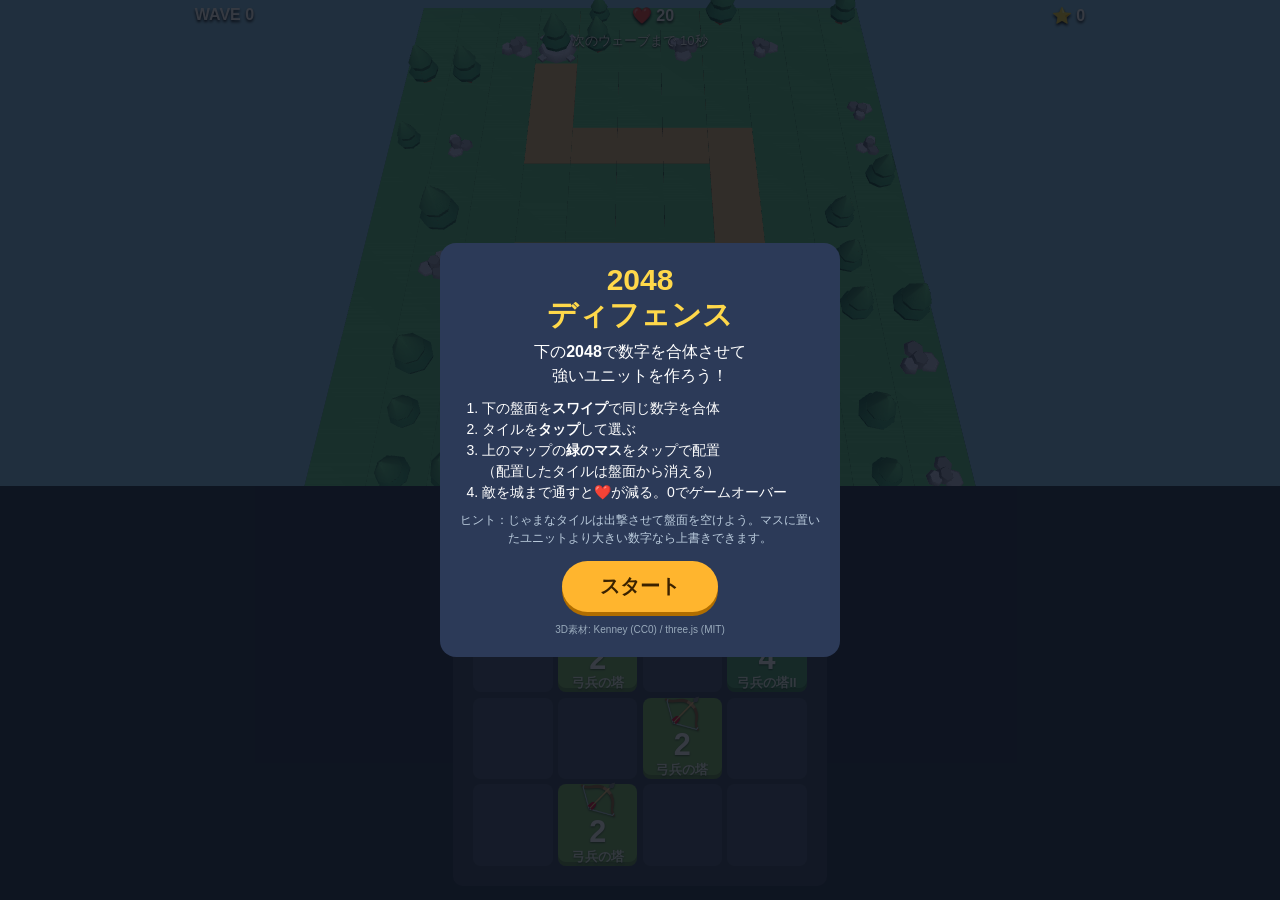
==== index.html @ 8fbfb68e "2048 Defense game" ====
<!DOCTYPE html><html lang="ja"><head><meta charset="utf-8">
<meta name="viewport" content="width=device-width,initial-scale=1,maximum-scale=1,user-scalable=no,viewport-fit=cover">
<meta name="theme-color" content="#1b2433"><title>2048ディフェンス</title><style>*{box-sizing:border-box;margin:0;padding:0;-webkit-tap-highlight-color:transparent;user-select:none;-webkit-user-select:none}
html,body{height:100%;overflow:hidden;background:#1b2433;color:#fff;font-family:-apple-system,"Hiragino Sans","Noto Sans JP",sans-serif;touch-action:none;overscroll-behavior:none}
body{display:flex;flex-direction:column;height:100dvh}
#top{position:relative;flex:0 0 54%;overflow:hidden}
#c{width:100%;height:100%;display:block}
#hud{position:absolute;top:env(safe-area-inset-top,0);left:0;right:0;display:flex;justify-content:space-around;padding:6px;font-weight:800;font-size:16px;text-shadow:0 2px 3px #000;pointer-events:none}
#hNext{position:absolute;top:calc(env(safe-area-inset-top,0px) + 32px);width:100%;text-align:center;font-size:13px;text-shadow:0 1px 2px #000;pointer-events:none}
#msg{position:absolute;bottom:10px;width:100%;text-align:center;font-size:20px;font-weight:900;text-shadow:0 2px 4px #000;pointer-events:none;opacity:0;transition:opacity .3s}
#bottom{flex:1;display:flex;flex-direction:column;align-items:center;padding:4px 0 calc(env(safe-area-inset-bottom,0px) + 6px);background:#24304a;min-height:0}
#info{font-size:12px;height:22px;line-height:22px;color:#cfe;text-align:center;white-space:nowrap;overflow:hidden;max-width:96vw}
#board{position:relative;width:min(94vw,calc(46dvh - 40px));aspect-ratio:1;background:#3a4560;border-radius:10px;padding:1.6%;display:grid;grid-template-columns:repeat(4,1fr);grid-template-rows:repeat(4,1fr);gap:1.6%;touch-action:none}
.cell{background:#4b5675;border-radius:8px}
.t{border-radius:8px;display:flex;flex-direction:column;align-items:center;justify-content:center;font-weight:900;color:#fff;box-shadow:inset 0 -4px 0 rgba(0,0,0,.25);transition:transform .1s;text-shadow:0 1px 2px rgba(0,0,0,.5)}
.t .i{font-size:min(6vw,3.4dvh);line-height:1}.t .n{font-size:min(6vw,3.4dvh);line-height:1.1}.t .l{font-size:min(2.6vw,1.4dvh);opacity:.9}
.t.k4 .n,.t.k3 .n{font-size:min(4.6vw,2.6dvh)}
.t.sel{outline:4px solid #ffef5a;transform:scale(1.06);z-index:2}
.t.pop{animation:pop .18s}@keyframes pop{0%{transform:scale(.6)}100%{transform:scale(1)}}
.ov{position:fixed;inset:0;background:rgba(10,15,25,.82);display:flex;align-items:center;justify-content:center;z-index:9}
.hide{display:none}
.card{background:#2c3a58;border-radius:16px;padding:20px;width:min(90vw,400px);text-align:center;line-height:1.5}
.card h1{font-size:30px;color:#ffd84a;margin-bottom:8px;line-height:1.15}
.card ol{text-align:left;font-size:14px;margin:10px 0 8px 22px}.card .s{font-size:12px;color:#bcd}
button{margin-top:14px;font-size:20px;font-weight:800;padding:12px 38px;border:0;border-radius:30px;background:#ffb52e;color:#3a2200;box-shadow:0 4px 0 #b06d00}
.cr{font-size:10px;color:#9ab;margin-top:10px}
</style></head><body>
<div id="top"><canvas id="c"></canvas>
<div id="hud"><span id="hWave">WAVE 0</span><span id="hHp">❤️ 20</span><span id="hScore">⭐ 0</span></div>
<div id="hNext"></div><div id="msg"></div></div>
<div id="bottom"><div id="info">スワイプで合体！ タイルをタップ→マップをタップで配置</div><div id="board"></div></div>
<div id="start" class="ov"><div class="card"><h1>2048<br>ディフェンス</h1>
<p>下の<b>2048</b>で数字を合体させて<br>強いユニットを作ろう！</p>
<ol><li>下の盤面を<b>スワイプ</b>で同じ数字を合体</li><li>タイルを<b>タップ</b>して選ぶ</li><li>上のマップの<b>緑のマス</b>をタップで配置<br>（配置したタイルは盤面から消える）</li><li>敵を城まで通すと❤️が減る。0でゲームオーバー</li></ol>
<p class="s">ヒント：じゃまなタイルは出撃させて盤面を空けよう。マスに置いたユニットより大きい数字なら上書きできます。</p>
<button id="bStart">スタート</button><div class="cr">3D素材: Kenney (CC0) / three.js (MIT)</div></div></div>
<div id="over" class="ov hide"><div class="card"><h1>ゲームオーバー</h1><p id="oTxt"></p><button id="bRe">もう一度あそぶ</button></div></div>
<script>(()=>{var RM=0,QI=1,JM=2;var Hs=1,SM=2,Lw=3,Mw=0,yP=1,ew=2,Xw=0,Ge=1,EI=2,hI=3,YI=4,VM=5,ge=100,qM=101,HM=102,KM=103,_M=104,$M=200,An=201,Pn=202,wn=203,mC=204,vC=205,en=206,gn=207,tn=208,Cn=209,Dn=210,In=211,sn=212,Mn=213,nn=214,oC=0,rC=1,cC=2,Ue=3,aC=4,LC=5,lC=6,ZC=7,jD=0,zn=1,mn=2,Uw=0,vn=1,on=2,rn=3,cn=4,an=5,Ln=6,ln=7,yI="attached",Zn="detached",Ks=300,Fe=301,Re=302,BC=303,TC=304,lt=306,Ce=1e3,lw=1001,Ni=1002,TP=1003,ND=1004;var Oe=1005;var YP=1006,Bi=1007;var sw=1008;var Bw=1009,_s=1010,$s=1011,ui=1012,uD=1013,De=1014,gw=1015,Gi=1016,pD=1017,bD=1018,Je=1020,AM=35902,PM=1021,wM=1022,qP=1023,eM=1024,iM=1025,ke=1026,Se=1027,QD=1028,ED=1029,gM=1030,hD=1031;var YD=1033,hg=33776,Yg=33777,yg=33778,fg=33779,dC=35840,jC=35841,NC=35842,uC=35843,pC=36196,bC=37492,QC=37496,EC=37808,hC=37809,YC=37810,yC=37811,fC=37812,OC=37813,xC=37814,GC=37815,kC=37816,WC=37817,XC=37818,UC=37819,FC=37820,RC=37821,Og=36492,JC=36494,SC=36495,tM=36283,VC=36284,qC=36285,HC=36286;var Ve=2300,qe=2301,Yt=2302,fI=2400,OI=2401,xI=2402,Bn=2500;var CM=0,Zt=1,ki=2,Tn=3200,dn=3201;var yD=0,jn=1,Gw="",ZP="srgb",cP="srgb-linear",fD="display-p3",Bt="display-p3-linear",Gg="linear",eP="srgb",kg="rec709",Wg="p3";var ce=7680;var GI=519,Nn=512,un=513,pn=514,DM=515,bn=516,Qn=517,En=518,hn=519,KC=35044;var kI="300 es",Zw=2e3,Xg=2001,Fw=class{addEventListener(A,P){this._listeners===void 0&&(this._listeners={});let w=this._listeners;w[A]===void 0&&(w[A]=[]),w[A].indexOf(P)===-1&&w[A].push(P)}hasEventListener(A,P){if(this._listeners===void 0)return!1;let w=this._listeners;return w[A]!==void 0&&w[A].indexOf(P)!==-1}removeEventListener(A,P){if(this._listeners===void 0)return;let i=this._listeners[A];if(i!==void 0){let g=i.indexOf(P);g!==-1&&i.splice(g,1)}}dispatchEvent(A){if(this._listeners===void 0)return;let w=this._listeners[A.type];if(w!==void 0){A.target=this;let i=w.slice(0);for(let g=0,t=i.length;g<t;g++)i[g].call(this,A);A.target=null}}},LP=["00","01","02","03","04","05","06","07","08","09","0a","0b","0c","0d","0e","0f","10","11","12","13","14","15","16","17","18","19","1a","1b","1c","1d","1e","1f","20","21","22","23","24","25","26","27","28","29","2a","2b","2c","2d","2e","2f","30","31","32","33","34","35","36","37","38","39","3a","3b","3c","3d","3e","3f","40","41","42","43","44","45","46","47","48","49","4a","4b","4c","4d","4e","4f","50","51","52","53","54","55","56","57","58","59","5a","5b","5c","5d","5e","5f","60","61","62","63","64","65","66","67","68","69","6a","6b","6c","6d","6e","6f","70","71","72","73","74","75","76","77","78","79","7a","7b","7c","7d","7e","7f","80","81","82","83","84","85","86","87","88","89","8a","8b","8c","8d","8e","8f","90","91","92","93","94","95","96","97","98","99","9a","9b","9c","9d","9e","9f","a0","a1","a2","a3","a4","a5","a6","a7","a8","a9","aa","ab","ac","ad","ae","af","b0","b1","b2","b3","b4","b5","b6","b7","b8","b9","ba","bb","bc","bd","be","bf","c0","c1","c2","c3","c4","c5","c6","c7","c8","c9","ca","cb","cc","cd","ce","cf","d0","d1","d2","d3","d4","d5","d6","d7","d8","d9","da","db","dc","dd","de","df","e0","e1","e2","e3","e4","e5","e6","e7","e8","e9","ea","eb","ec","ed","ee","ef","f0","f1","f2","f3","f4","f5","f6","f7","f8","f9","fa","fb","fc","fd","fe","ff"],WI=1234567,Ti=Math.PI/180,He=180/Math.PI;function tw(){let e=Math.random()*4294967295|0,A=Math.random()*4294967295|0,P=Math.random()*4294967295|0,w=Math.random()*4294967295|0;return(LP[e&255]+LP[e>>8&255]+LP[e>>16&255]+LP[e>>24&255]+"-"+LP[A&255]+LP[A>>8&255]+"-"+LP[A>>16&15|64]+LP[A>>24&255]+"-"+LP[P&63|128]+LP[P>>8&255]+"-"+LP[P>>16&255]+LP[P>>24&255]+LP[w&255]+LP[w>>8&255]+LP[w>>16&255]+LP[w>>24&255]).toLowerCase()}function BP(e,A,P){return Math.max(A,Math.min(P,e))}function OD(e,A){return(e%A+A)%A}function Yn(e,A,P,w,i){return w+(e-A)*(i-w)/(P-A)}function yn(e,A,P){return e!==A?(P-e)/(A-e):0}function di(e,A,P){return(1-P)*e+P*A}function fn(e,A,P,w){return di(e,A,1-Math.exp(-P*w))}function On(e,A=1){return A-Math.abs(OD(e,A*2)-A)}function xn(e,A,P){return e<=A?0:e>=P?1:(e=(e-A)/(P-A),e*e*(3-2*e))}function Gn(e,A,P){return e<=A?0:e>=P?1:(e=(e-A)/(P-A),e*e*e*(e*(e*6-15)+10))}function kn(e,A){return e+Math.floor(Math.random()*(A-e+1))}function Wn(e,A){return e+Math.random()*(A-e)}function Xn(e){return e*(.5-Math.random())}function Un(e){e!==void 0&&(WI=e);let A=WI+=1831565813;return A=Math.imul(A^A>>>15,A|1),A^=A+Math.imul(A^A>>>7,A|61),((A^A>>>14)>>>0)/4294967296}function Fn(e){return e*Ti}function Rn(e){return e*He}function Jn(e){return(e&e-1)===0&&e!==0}function Sn(e){return Math.pow(2,Math.ceil(Math.log(e)/Math.LN2))}function Vn(e){return Math.pow(2,Math.floor(Math.log(e)/Math.LN2))}function qn(e,A,P,w,i){let g=Math.cos,t=Math.sin,C=g(P/2),D=t(P/2),I=g((A+w)/2),s=t((A+w)/2),M=g((A-w)/2),n=t((A-w)/2),v=g((w-A)/2),o=t((w-A)/2);switch(i){case"XYX":e.set(C*s,D*M,D*n,C*I);break;case"YZY":e.set(D*n,C*s,D*M,C*I);break;case"ZXZ":e.set(D*M,D*n,C*s,C*I);break;case"XZX":e.set(C*s,D*o,D*v,C*I);break;case"YXY":e.set(D*v,C*s,D*o,C*I);break;case"ZYZ":e.set(D*o,D*v,C*s,C*I);break;default:console.warn("THREE.MathUtils: .setQuaternionFromProperEuler() encountered an unknown order: "+i)}}function iw(e,A){switch(A.constructor){case Float32Array:return e;case Uint32Array:return e/4294967295;case Uint16Array:return e/65535;case Uint8Array:return e/255;case Int32Array:return Math.max(e/2147483647,-1);case Int16Array:return Math.max(e/32767,-1);case Int8Array:return Math.max(e/127,-1);default:throw new Error("Invalid component type.")}}function KA(e,A){switch(A.constructor){case Float32Array:return e;case Uint32Array:return Math.round(e*4294967295);case Uint16Array:return Math.round(e*65535);case Uint8Array:return Math.round(e*255);case Int32Array:return Math.round(e*2147483647);case Int16Array:return Math.round(e*32767);case Int8Array:return Math.round(e*127);default:throw new Error("Invalid component type.")}}var Wi={DEG2RAD:Ti,RAD2DEG:He,generateUUID:tw,clamp:BP,euclideanModulo:OD,mapLinear:Yn,inverseLerp:yn,lerp:di,damp:fn,pingpong:On,smoothstep:xn,smootherstep:Gn,randInt:kn,randFloat:Wn,randFloatSpread:Xn,seededRandom:Un,degToRad:Fn,radToDeg:Rn,isPowerOfTwo:Jn,ceilPowerOfTwo:Sn,floorPowerOfTwo:Vn,setQuaternionFromProperEuler:qn,normalize:KA,denormalize:iw},pA=class e{constructor(A=0,P=0){e.prototype.isVector2=!0,this.x=A,this.y=P}get width(){return this.x}set width(A){this.x=A}get height(){return this.y}set height(A){this.y=A}set(A,P){return this.x=A,this.y=P,this}setScalar(A){return this.x=A,this.y=A,this}setX(A){return this.x=A,this}setY(A){return this.y=A,this}setComponent(A,P){switch(A){case 0:this.x=P;break;case 1:this.y=P;break;default:throw new Error("index is out of range: "+A)}return this}getComponent(A){switch(A){case 0:return this.x;case 1:return this.y;default:throw new Error("index is out of range: "+A)}}clone(){return new this.constructor(this.x,this.y)}copy(A){return this.x=A.x,this.y=A.y,this}add(A){return this.x+=A.x,this.y+=A.y,this}addScalar(A){return this.x+=A,this.y+=A,this}addVectors(A,P){return this.x=A.x+P.x,this.y=A.y+P.y,this}addScaledVector(A,P){return this.x+=A.x*P,this.y+=A.y*P,this}sub(A){return this.x-=A.x,this.y-=A.y,this}subScalar(A){return this.x-=A,this.y-=A,this}subVectors(A,P){return this.x=A.x-P.x,this.y=A.y-P.y,this}multiply(A){return this.x*=A.x,this.y*=A.y,this}multiplyScalar(A){return this.x*=A,this.y*=A,this}divide(A){return this.x/=A.x,this.y/=A.y,this}divideScalar(A){return this.multiplyScalar(1/A)}applyMatrix3(A){let P=this.x,w=this.y,i=A.elements;return this.x=i[0]*P+i[3]*w+i[6],this.y=i[1]*P+i[4]*w+i[7],this}min(A){return this.x=Math.min(this.x,A.x),this.y=Math.min(this.y,A.y),this}max(A){return this.x=Math.max(this.x,A.x),this.y=Math.max(this.y,A.y),this}clamp(A,P){return this.x=Math.max(A.x,Math.min(P.x,this.x)),this.y=Math.max(A.y,Math.min(P.y,this.y)),this}clampScalar(A,P){return this.x=Math.max(A,Math.min(P,this.x)),this.y=Math.max(A,Math.min(P,this.y)),this}clampLength(A,P){let w=this.length();return this.divideScalar(w||1).multiplyScalar(Math.max(A,Math.min(P,w)))}floor(){return this.x=Math.floor(this.x),this.y=Math.floor(this.y),this}ceil(){return this.x=Math.ceil(this.x),this.y=Math.ceil(this.y),this}round(){return this.x=Math.round(this.x),this.y=Math.round(this.y),this}roundToZero(){return this.x=Math.trunc(this.x),this.y=Math.trunc(this.y),this}negate(){return this.x=-this.x,this.y=-this.y,this}dot(A){return this.x*A.x+this.y*A.y}cross(A){return this.x*A.y-this.y*A.x}lengthSq(){return this.x*this.x+this.y*this.y}length(){return Math.sqrt(this.x*this.x+this.y*this.y)}manhattanLength(){return Math.abs(this.x)+Math.abs(this.y)}normalize(){return this.divideScalar(this.length()||1)}angle(){return Math.atan2(-this.y,-this.x)+Math.PI}angleTo(A){let P=Math.sqrt(this.lengthSq()*A.lengthSq());if(P===0)return Math.PI/2;let w=this.dot(A)/P;return Math.acos(BP(w,-1,1))}distanceTo(A){return Math.sqrt(this.distanceToSquared(A))}distanceToSquared(A){let P=this.x-A.x,w=this.y-A.y;return P*P+w*w}manhattanDistanceTo(A){return Math.abs(this.x-A.x)+Math.abs(this.y-A.y)}setLength(A){return this.normalize().multiplyScalar(A)}lerp(A,P){return this.x+=(A.x-this.x)*P,this.y+=(A.y-this.y)*P,this}lerpVectors(A,P,w){return this.x=A.x+(P.x-A.x)*w,this.y=A.y+(P.y-A.y)*w,this}equals(A){return A.x===this.x&&A.y===this.y}fromArray(A,P=0){return this.x=A[P],this.y=A[P+1],this}toArray(A=[],P=0){return A[P]=this.x,A[P+1]=this.y,A}fromBufferAttribute(A,P){return this.x=A.getX(P),this.y=A.getY(P),this}rotateAround(A,P){let w=Math.cos(P),i=Math.sin(P),g=this.x-A.x,t=this.y-A.y;return this.x=g*w-t*i+A.x,this.y=g*i+t*w+A.y,this}random(){return this.x=Math.random(),this.y=Math.random(),this}*[Symbol.iterator](){yield this.x,yield this.y}},YA=class e{constructor(A,P,w,i,g,t,C,D,I){e.prototype.isMatrix3=!0,this.elements=[1,0,0,0,1,0,0,0,1],A!==void 0&&this.set(A,P,w,i,g,t,C,D,I)}set(A,P,w,i,g,t,C,D,I){let s=this.elements;return s[0]=A,s[1]=i,s[2]=C,s[3]=P,s[4]=g,s[5]=D,s[6]=w,s[7]=t,s[8]=I,this}identity(){return this.set(1,0,0,0,1,0,0,0,1),this}copy(A){let P=this.elements,w=A.elements;return P[0]=w[0],P[1]=w[1],P[2]=w[2],P[3]=w[3],P[4]=w[4],P[5]=w[5],P[6]=w[6],P[7]=w[7],P[8]=w[8],this}extractBasis(A,P,w){return A.setFromMatrix3Column(this,0),P.setFromMatrix3Column(this,1),w.setFromMatrix3Column(this,2),this}setFromMatrix4(A){let P=A.elements;return this.set(P[0],P[4],P[8],P[1],P[5],P[9],P[2],P[6],P[10]),this}multiply(A){return this.multiplyMatrices(this,A)}premultiply(A){return this.multiplyMatrices(A,this)}multiplyMatrices(A,P){let w=A.elements,i=P.elements,g=this.elements,t=w[0],C=w[3],D=w[6],I=w[1],s=w[4],M=w[7],n=w[2],v=w[5],o=w[8],c=i[0],m=i[3],z=i[6],B=i[1],l=i[4],T=i[7],h=i[2],N=i[5],j=i[8];return g[0]=t*c+C*B+D*h,g[3]=t*m+C*l+D*N,g[6]=t*z+C*T+D*j,g[1]=I*c+s*B+M*h,g[4]=I*m+s*l+M*N,g[7]=I*z+s*T+M*j,g[2]=n*c+v*B+o*h,g[5]=n*m+v*l+o*N,g[8]=n*z+v*T+o*j,this}multiplyScalar(A){let P=this.elements;return P[0]*=A,P[3]*=A,P[6]*=A,P[1]*=A,P[4]*=A,P[7]*=A,P[2]*=A,P[5]*=A,P[8]*=A,this}determinant(){let A=this.elements,P=A[0],w=A[1],i=A[2],g=A[3],t=A[4],C=A[5],D=A[6],I=A[7],s=A[8];return P*t*s-P*C*I-w*g*s+w*C*D+i*g*I-i*t*D}invert(){let A=this.elements,P=A[0],w=A[1],i=A[2],g=A[3],t=A[4],C=A[5],D=A[6],I=A[7],s=A[8],M=s*t-C*I,n=C*D-s*g,v=I*g-t*D,o=P*M+w*n+i*v;if(o===0)return this.set(0,0,0,0,0,0,0,0,0);let c=1/o;return A[0]=M*c,A[1]=(i*I-s*w)*c,A[2]=(C*w-i*t)*c,A[3]=n*c,A[4]=(s*P-i*D)*c,A[5]=(i*g-C*P)*c,A[6]=v*c,A[7]=(w*D-I*P)*c,A[8]=(t*P-w*g)*c,this}transpose(){let A,P=this.elements;return A=P[1],P[1]=P[3],P[3]=A,A=P[2],P[2]=P[6],P[6]=A,A=P[5],P[5]=P[7],P[7]=A,this}getNormalMatrix(A){return this.setFromMatrix4(A).invert().transpose()}transposeIntoArray(A){let P=this.elements;return A[0]=P[0],A[1]=P[3],A[2]=P[6],A[3]=P[1],A[4]=P[4],A[5]=P[7],A[6]=P[2],A[7]=P[5],A[8]=P[8],this}setUvTransform(A,P,w,i,g,t,C){let D=Math.cos(g),I=Math.sin(g);return this.set(w*D,w*I,-w*(D*t+I*C)+t+A,-i*I,i*D,-i*(-I*t+D*C)+C+P,0,0,1),this}scale(A,P){return this.premultiply(yt.makeScale(A,P)),this}rotate(A){return this.premultiply(yt.makeRotation(-A)),this}translate(A,P){return this.premultiply(yt.makeTranslation(A,P)),this}makeTranslation(A,P){return A.isVector2?this.set(1,0,A.x,0,1,A.y,0,0,1):this.set(1,0,A,0,1,P,0,0,1),this}makeRotation(A){let P=Math.cos(A),w=Math.sin(A);return this.set(P,-w,0,w,P,0,0,0,1),this}makeScale(A,P){return this.set(A,0,0,0,P,0,0,0,1),this}equals(A){let P=this.elements,w=A.elements;for(let i=0;i<9;i++)if(P[i]!==w[i])return!1;return!0}fromArray(A,P=0){for(let w=0;w<9;w++)this.elements[w]=A[w+P];return this}toArray(A=[],P=0){let w=this.elements;return A[P]=w[0],A[P+1]=w[1],A[P+2]=w[2],A[P+3]=w[3],A[P+4]=w[4],A[P+5]=w[5],A[P+6]=w[6],A[P+7]=w[7],A[P+8]=w[8],A}clone(){return new this.constructor().fromArray(this.elements)}},yt=new YA;function IM(e){for(let A=e.length-1;A>=0;--A)if(e[A]>=65535)return!0;return!1}function pi(e){return document.createElementNS("http://www.w3.org/1999/xhtml",e)}function Hn(){let e=pi("canvas");return e.style.display="block",e}var XI={};function xg(e){e in XI||(XI[e]=!0,console.warn(e))}function Kn(e,A,P){return new Promise(function(w,i){function g(){switch(e.clientWaitSync(A,e.SYNC_FLUSH_COMMANDS_BIT,0)){case e.WAIT_FAILED:i();break;case e.TIMEOUT_EXPIRED:setTimeout(g,P);break;default:w()}}setTimeout(g,P)})}function _n(e){let A=e.elements;A[2]=.5*A[2]+.5*A[3],A[6]=.5*A[6]+.5*A[7],A[10]=.5*A[10]+.5*A[11],A[14]=.5*A[14]+.5*A[15]}function $n(e){let A=e.elements;A[11]===-1?(A[10]=-A[10]-1,A[14]=-A[14]):(A[10]=-A[10],A[14]=-A[14]+1)}var UI=new YA().set(.8224621,.177538,0,.0331941,.9668058,0,.0170827,.0723974,.9105199),FI=new YA().set(1.2249401,-.2249404,0,-.0420569,1.0420571,0,-.0196376,-.0786361,1.0982735),si={[cP]:{transfer:Gg,primaries:kg,luminanceCoefficients:[.2126,.7152,.0722],toReference:e=>e,fromReference:e=>e},[ZP]:{transfer:eP,primaries:kg,luminanceCoefficients:[.2126,.7152,.0722],toReference:e=>e.convertSRGBToLinear(),fromReference:e=>e.convertLinearToSRGB()},[Bt]:{transfer:Gg,primaries:Wg,luminanceCoefficients:[.2289,.6917,.0793],toReference:e=>e.applyMatrix3(FI),fromReference:e=>e.applyMatrix3(UI)},[fD]:{transfer:eP,primaries:Wg,luminanceCoefficients:[.2289,.6917,.0793],toReference:e=>e.convertSRGBToLinear().applyMatrix3(FI),fromReference:e=>e.applyMatrix3(UI).convertLinearToSRGB()}},A8=new Set([cP,Bt]),WA={enabled:!0,_workingColorSpace:cP,get workingColorSpace(){return this._workingColorSpace},set workingColorSpace(e){if(!A8.has(e))throw new Error(`Unsupported working color space, "${e}".`);this._workingColorSpace=e},convert:function(e,A,P){if(this.enabled===!1||A===P||!A||!P)return e;let w=si[A].toReference,i=si[P].fromReference;return i(w(e))},fromWorkingColorSpace:function(e,A){return this.convert(e,this._workingColorSpace,A)},toWorkingColorSpace:function(e,A){return this.convert(e,A,this._workingColorSpace)},getPrimaries:function(e){return si[e].primaries},getTransfer:function(e){return e===Gw?Gg:si[e].transfer},getLuminanceCoefficients:function(e,A=this._workingColorSpace){return e.fromArray(si[A].luminanceCoefficients)}};function We(e){return e<.04045?e*.0773993808:Math.pow(e*.9478672986+.0521327014,2.4)}function ft(e){return e<.0031308?e*12.92:1.055*Math.pow(e,.41666)-.055}var ae,_C=class{static getDataURL(A){if(/^data:/i.test(A.src)||typeof HTMLCanvasElement>"u")return A.src;let P;if(A instanceof HTMLCanvasElement)P=A;else{ae===void 0&&(ae=pi("canvas")),ae.width=A.width,ae.height=A.height;let w=ae.getContext("2d");A instanceof ImageData?w.putImageData(A,0,0):w.drawImage(A,0,0,A.width,A.height),P=ae}return P.width>2048||P.height>2048?(console.warn("THREE.ImageUtils.getDataURL: Image converted to jpg for performance reasons",A),P.toDataURL("image/jpeg",.6)):P.toDataURL("image/png")}static sRGBToLinear(A){if(typeof HTMLImageElement<"u"&&A instanceof HTMLImageElement||typeof HTMLCanvasElement<"u"&&A instanceof HTMLCanvasElement||typeof ImageBitmap<"u"&&A instanceof ImageBitmap){let P=pi("canvas");P.width=A.width,P.height=A.height;let w=P.getContext("2d");w.drawImage(A,0,0,A.width,A.height);let i=w.getImageData(0,0,A.width,A.height),g=i.data;for(let t=0;t<g.length;t++)g[t]=We(g[t]/255)*255;return w.putImageData(i,0,0),P}else if(A.data){let P=A.data.slice(0);for(let w=0;w<P.length;w++)P instanceof Uint8Array||P instanceof Uint8ClampedArray?P[w]=Math.floor(We(P[w]/255)*255):P[w]=We(P[w]);return{data:P,width:A.width,height:A.height}}else return console.warn("THREE.ImageUtils.sRGBToLinear(): Unsupported image type. No color space conversion applied."),A}},P8=0,Ug=class{constructor(A=null){this.isSource=!0,Object.defineProperty(this,"id",{value:P8++}),this.uuid=tw(),this.data=A,this.dataReady=!0,this.version=0}set needsUpdate(A){A===!0&&this.version++}toJSON(A){let P=A===void 0||typeof A=="string";if(!P&&A.images[this.uuid]!==void 0)return A.images[this.uuid];let w={uuid:this.uuid,url:""},i=this.data;if(i!==null){let g;if(Array.isArray(i)){g=[];for(let t=0,C=i.length;t<C;t++)i[t].isDataTexture?g.push(Ot(i[t].image)):g.push(Ot(i[t]))}else g=Ot(i);w.url=g}return P||(A.images[this.uuid]=w),w}};function Ot(e){return typeof HTMLImageElement<"u"&&e instanceof HTMLImageElement||typeof HTMLCanvasElement<"u"&&e instanceof HTMLCanvasElement||typeof ImageBitmap<"u"&&e instanceof ImageBitmap?_C.getDataURL(e):e.data?{data:Array.from(e.data),width:e.width,height:e.height,type:e.data.constructor.name}:(console.warn("THREE.Texture: Unable to serialize Texture."),{})}var w8=0,oP=class e extends Fw{constructor(A=e.DEFAULT_IMAGE,P=e.DEFAULT_MAPPING,w=lw,i=lw,g=YP,t=sw,C=qP,D=Bw,I=e.DEFAULT_ANISOTROPY,s=Gw){super(),this.isTexture=!0,Object.defineProperty(this,"id",{value:w8++}),this.uuid=tw(),this.name="",this.source=new Ug(A),this.mipmaps=[],this.mapping=P,this.channel=0,this.wrapS=w,this.wrapT=i,this.magFilter=g,this.minFilter=t,this.anisotropy=I,this.format=C,this.internalFormat=null,this.type=D,this.offset=new pA(0,0),this.repeat=new pA(1,1),this.center=new pA(0,0),this.rotation=0,this.matrixAutoUpdate=!0,this.matrix=new YA,this.generateMipmaps=!0,this.premultiplyAlpha=!1,this.flipY=!0,this.unpackAlignment=4,this.colorSpace=s,this.userData={},this.version=0,this.onUpdate=null,this.isRenderTargetTexture=!1,this.pmremVersion=0}get image(){return this.source.data}set image(A=null){this.source.data=A}updateMatrix(){this.matrix.setUvTransform(this.offset.x,this.offset.y,this.repeat.x,this.repeat.y,this.rotation,this.center.x,this.center.y)}clone(){return new this.constructor().copy(this)}copy(A){return this.name=A.name,this.source=A.source,this.mipmaps=A.mipmaps.slice(0),this.mapping=A.mapping,this.channel=A.channel,this.wrapS=A.wrapS,this.wrapT=A.wrapT,this.magFilter=A.magFilter,this.minFilter=A.minFilter,this.anisotropy=A.anisotropy,this.format=A.format,this.internalFormat=A.internalFormat,this.type=A.type,this.offset.copy(A.offset),this.repeat.copy(A.repeat),this.center.copy(A.center),this.rotation=A.rotation,this.matrixAutoUpdate=A.matrixAutoUpdate,this.matrix.copy(A.matrix),this.generateMipmaps=A.generateMipmaps,this.premultiplyAlpha=A.premultiplyAlpha,this.flipY=A.flipY,this.unpackAlignment=A.unpackAlignment,this.colorSpace=A.colorSpace,this.userData=JSON.parse(JSON.stringify(A.userData)),this.needsUpdate=!0,this}toJSON(A){let P=A===void 0||typeof A=="string";if(!P&&A.textures[this.uuid]!==void 0)return A.textures[this.uuid];let w={metadata:{version:4.6,type:"Texture",generator:"Texture.toJSON"},uuid:this.uuid,name:this.name,image:this.source.toJSON(A).uuid,mapping:this.mapping,channel:this.channel,repeat:[this.repeat.x,this.repeat.y],offset:[this.offset.x,this.offset.y],center:[this.center.x,this.center.y],rotation:this.rotation,wrap:[this.wrapS,this.wrapT],format:this.format,internalFormat:this.internalFormat,type:this.type,colorSpace:this.colorSpace,minFilter:this.minFilter,magFilter:this.magFilter,anisotropy:this.anisotropy,flipY:this.flipY,generateMipmaps:this.generateMipmaps,premultiplyAlpha:this.premultiplyAlpha,unpackAlignment:this.unpackAlignment};return Object.keys(this.userData).length>0&&(w.userData=this.userData),P||(A.textures[this.uuid]=w),w}dispose(){this.dispatchEvent({type:"dispose"})}transformUv(A){if(this.mapping!==Ks)return A;if(A.applyMatrix3(this.matrix),A.x<0||A.x>1)switch(this.wrapS){case Ce:A.x=A.x-Math.floor(A.x);break;case lw:A.x=A.x<0?0:1;break;case Ni:Math.abs(Math.floor(A.x)%2)===1?A.x=Math.ceil(A.x)-A.x:A.x=A.x-Math.floor(A.x);break}if(A.y<0||A.y>1)switch(this.wrapT){case Ce:A.y=A.y-Math.floor(A.y);break;case lw:A.y=A.y<0?0:1;break;case Ni:Math.abs(Math.floor(A.y)%2)===1?A.y=Math.ceil(A.y)-A.y:A.y=A.y-Math.floor(A.y);break}return this.flipY&&(A.y=1-A.y),A}set needsUpdate(A){A===!0&&(this.version++,this.source.needsUpdate=!0)}set needsPMREMUpdate(A){A===!0&&this.pmremVersion++}};oP.DEFAULT_IMAGE=null;oP.DEFAULT_MAPPING=Ks;oP.DEFAULT_ANISOTROPY=1;var JA=class e{constructor(A=0,P=0,w=0,i=1){e.prototype.isVector4=!0,this.x=A,this.y=P,this.z=w,this.w=i}get width(){return this.z}set width(A){this.z=A}get height(){return this.w}set height(A){this.w=A}set(A,P,w,i){return this.x=A,this.y=P,this.z=w,this.w=i,this}setScalar(A){return this.x=A,this.y=A,this.z=A,this.w=A,this}setX(A){return this.x=A,this}setY(A){return this.y=A,this}setZ(A){return this.z=A,this}setW(A){return this.w=A,this}setComponent(A,P){switch(A){case 0:this.x=P;break;case 1:this.y=P;break;case 2:this.z=P;break;case 3:this.w=P;break;default:throw new Error("index is out of range: "+A)}return this}getComponent(A){switch(A){case 0:return this.x;case 1:return this.y;case 2:return this.z;case 3:return this.w;default:throw new Error("index is out of range: "+A)}}clone(){return new this.constructor(this.x,this.y,this.z,this.w)}copy(A){return this.x=A.x,this.y=A.y,this.z=A.z,this.w=A.w!==void 0?A.w:1,this}add(A){return this.x+=A.x,this.y+=A.y,this.z+=A.z,this.w+=A.w,this}addScalar(A){return this.x+=A,this.y+=A,this.z+=A,this.w+=A,this}addVectors(A,P){return this.x=A.x+P.x,this.y=A.y+P.y,this.z=A.z+P.z,this.w=A.w+P.w,this}addScaledVector(A,P){return this.x+=A.x*P,this.y+=A.y*P,this.z+=A.z*P,this.w+=A.w*P,this}sub(A){return this.x-=A.x,this.y-=A.y,this.z-=A.z,this.w-=A.w,this}subScalar(A){return this.x-=A,this.y-=A,this.z-=A,this.w-=A,this}subVectors(A,P){return this.x=A.x-P.x,this.y=A.y-P.y,this.z=A.z-P.z,this.w=A.w-P.w,this}multiply(A){return this.x*=A.x,this.y*=A.y,this.z*=A.z,this.w*=A.w,this}multiplyScalar(A){return this.x*=A,this.y*=A,this.z*=A,this.w*=A,this}applyMatrix4(A){let P=this.x,w=this.y,i=this.z,g=this.w,t=A.elements;return this.x=t[0]*P+t[4]*w+t[8]*i+t[12]*g,this.y=t[1]*P+t[5]*w+t[9]*i+t[13]*g,this.z=t[2]*P+t[6]*w+t[10]*i+t[14]*g,this.w=t[3]*P+t[7]*w+t[11]*i+t[15]*g,this}divideScalar(A){return this.multiplyScalar(1/A)}setAxisAngleFromQuaternion(A){this.w=2*Math.acos(A.w);let P=Math.sqrt(1-A.w*A.w);return P<1e-4?(this.x=1,this.y=0,this.z=0):(this.x=A.x/P,this.y=A.y/P,this.z=A.z/P),this}setAxisAngleFromRotationMatrix(A){let P,w,i,g,D=A.elements,I=D[0],s=D[4],M=D[8],n=D[1],v=D[5],o=D[9],c=D[2],m=D[6],z=D[10];if(Math.abs(s-n)<.01&&Math.abs(M-c)<.01&&Math.abs(o-m)<.01){if(Math.abs(s+n)<.1&&Math.abs(M+c)<.1&&Math.abs(o+m)<.1&&Math.abs(I+v+z-3)<.1)return this.set(1,0,0,0),this;P=Math.PI;let l=(I+1)/2,T=(v+1)/2,h=(z+1)/2,N=(s+n)/4,j=(M+c)/4,f=(o+m)/4;return l>T&&l>h?l<.01?(w=0,i=.707106781,g=.707106781):(w=Math.sqrt(l),i=N/w,g=j/w):T>h?T<.01?(w=.707106781,i=0,g=.707106781):(i=Math.sqrt(T),w=N/i,g=f/i):h<.01?(w=.707106781,i=.707106781,g=0):(g=Math.sqrt(h),w=j/g,i=f/g),this.set(w,i,g,P),this}let B=Math.sqrt((m-o)*(m-o)+(M-c)*(M-c)+(n-s)*(n-s));return Math.abs(B)<.001&&(B=1),this.x=(m-o)/B,this.y=(M-c)/B,this.z=(n-s)/B,this.w=Math.acos((I+v+z-1)/2),this}setFromMatrixPosition(A){let P=A.elements;return this.x=P[12],this.y=P[13],this.z=P[14],this.w=P[15],this}min(A){return this.x=Math.min(this.x,A.x),this.y=Math.min(this.y,A.y),this.z=Math.min(this.z,A.z),this.w=Math.min(this.w,A.w),this}max(A){return this.x=Math.max(this.x,A.x),this.y=Math.max(this.y,A.y),this.z=Math.max(this.z,A.z),this.w=Math.max(this.w,A.w),this}clamp(A,P){return this.x=Math.max(A.x,Math.min(P.x,this.x)),this.y=Math.max(A.y,Math.min(P.y,this.y)),this.z=Math.max(A.z,Math.min(P.z,this.z)),this.w=Math.max(A.w,Math.min(P.w,this.w)),this}clampScalar(A,P){return this.x=Math.max(A,Math.min(P,this.x)),this.y=Math.max(A,Math.min(P,this.y)),this.z=Math.max(A,Math.min(P,this.z)),this.w=Math.max(A,Math.min(P,this.w)),this}clampLength(A,P){let w=this.length();return this.divideScalar(w||1).multiplyScalar(Math.max(A,Math.min(P,w)))}floor(){return this.x=Math.floor(this.x),this.y=Math.floor(this.y),this.z=Math.floor(this.z),this.w=Math.floor(this.w),this}ceil(){return this.x=Math.ceil(this.x),this.y=Math.ceil(this.y),this.z=Math.ceil(this.z),this.w=Math.ceil(this.w),this}round(){return this.x=Math.round(this.x),this.y=Math.round(this.y),this.z=Math.round(this.z),this.w=Math.round(this.w),this}roundToZero(){return this.x=Math.trunc(this.x),this.y=Math.trunc(this.y),this.z=Math.trunc(this.z),this.w=Math.trunc(this.w),this}negate(){return this.x=-this.x,this.y=-this.y,this.z=-this.z,this.w=-this.w,this}dot(A){return this.x*A.x+this.y*A.y+this.z*A.z+this.w*A.w}lengthSq(){return this.x*this.x+this.y*this.y+this.z*this.z+this.w*this.w}length(){return Math.sqrt(this.x*this.x+this.y*this.y+this.z*this.z+this.w*this.w)}manhattanLength(){return Math.abs(this.x)+Math.abs(this.y)+Math.abs(this.z)+Math.abs(this.w)}normalize(){return this.divideScalar(this.length()||1)}setLength(A){return this.normalize().multiplyScalar(A)}lerp(A,P){return this.x+=(A.x-this.x)*P,this.y+=(A.y-this.y)*P,this.z+=(A.z-this.z)*P,this.w+=(A.w-this.w)*P,this}lerpVectors(A,P,w){return this.x=A.x+(P.x-A.x)*w,this.y=A.y+(P.y-A.y)*w,this.z=A.z+(P.z-A.z)*w,this.w=A.w+(P.w-A.w)*w,this}equals(A){return A.x===this.x&&A.y===this.y&&A.z===this.z&&A.w===this.w}fromArray(A,P=0){return this.x=A[P],this.y=A[P+1],this.z=A[P+2],this.w=A[P+3],this}toArray(A=[],P=0){return A[P]=this.x,A[P+1]=this.y,A[P+2]=this.z,A[P+3]=this.w,A}fromBufferAttribute(A,P){return this.x=A.getX(P),this.y=A.getY(P),this.z=A.getZ(P),this.w=A.getW(P),this}random(){return this.x=Math.random(),this.y=Math.random(),this.z=Math.random(),this.w=Math.random(),this}*[Symbol.iterator](){yield this.x,yield this.y,yield this.z,yield this.w}},$C=class extends Fw{constructor(A=1,P=1,w={}){super(),this.isRenderTarget=!0,this.width=A,this.height=P,this.depth=1,this.scissor=new JA(0,0,A,P),this.scissorTest=!1,this.viewport=new JA(0,0,A,P);let i={width:A,height:P,depth:1};w=Object.assign({generateMipmaps:!1,internalFormat:null,minFilter:YP,depthBuffer:!0,stencilBuffer:!1,resolveDepthBuffer:!0,resolveStencilBuffer:!0,depthTexture:null,samples:0,count:1},w);let g=new oP(i,w.mapping,w.wrapS,w.wrapT,w.magFilter,w.minFilter,w.format,w.type,w.anisotropy,w.colorSpace);g.flipY=!1,g.generateMipmaps=w.generateMipmaps,g.internalFormat=w.internalFormat,this.textures=[];let t=w.count;for(let C=0;C<t;C++)this.textures[C]=g.clone(),this.textures[C].isRenderTargetTexture=!0;this.depthBuffer=w.depthBuffer,this.stencilBuffer=w.stencilBuffer,this.resolveDepthBuffer=w.resolveDepthBuffer,this.resolveStencilBuffer=w.resolveStencilBuffer,this.depthTexture=w.depthTexture,this.samples=w.samples}get texture(){return this.textures[0]}set texture(A){this.textures[0]=A}setSize(A,P,w=1){if(this.width!==A||this.height!==P||this.depth!==w){this.width=A,this.height=P,this.depth=w;for(let i=0,g=this.textures.length;i<g;i++)this.textures[i].image.width=A,this.textures[i].image.height=P,this.textures[i].image.depth=w;this.dispose()}this.viewport.set(0,0,A,P),this.scissor.set(0,0,A,P)}clone(){return new this.constructor().copy(this)}copy(A){this.width=A.width,this.height=A.height,this.depth=A.depth,this.scissor.copy(A.scissor),this.scissorTest=A.scissorTest,this.viewport.copy(A.viewport),this.textures.length=0;for(let w=0,i=A.textures.length;w<i;w++)this.textures[w]=A.textures[w].clone(),this.textures[w].isRenderTargetTexture=!0;let P=Object.assign({},A.texture.image);return this.texture.source=new Ug(P),this.depthBuffer=A.depthBuffer,this.stencilBuffer=A.stencilBuffer,this.resolveDepthBuffer=A.resolveDepthBuffer,this.resolveStencilBuffer=A.resolveStencilBuffer,A.depthTexture!==null&&(this.depthTexture=A.depthTexture.clone()),this.samples=A.samples,this}dispose(){this.dispatchEvent({type:"dispose"})}},Tw=class extends $C{constructor(A=1,P=1,w={}){super(A,P,w),this.isWebGLRenderTarget=!0}},Fg=class extends oP{constructor(A=null,P=1,w=1,i=1){super(null),this.isDataArrayTexture=!0,this.image={data:A,width:P,height:w,depth:i},this.magFilter=TP,this.minFilter=TP,this.wrapR=lw,this.generateMipmaps=!1,this.flipY=!1,this.unpackAlignment=1,this.layerUpdates=new Set}addLayerUpdate(A){this.layerUpdates.add(A)}clearLayerUpdates(){this.layerUpdates.clear()}};var AD=class extends oP{constructor(A=null,P=1,w=1,i=1){super(null),this.isData3DTexture=!0,this.image={data:A,width:P,height:w,depth:i},this.magFilter=TP,this.minFilter=TP,this.wrapR=lw,this.generateMipmaps=!1,this.flipY=!1,this.unpackAlignment=1}};var Cw=class{constructor(A=0,P=0,w=0,i=1){this.isQuaternion=!0,this._x=A,this._y=P,this._z=w,this._w=i}static slerpFlat(A,P,w,i,g,t,C){let D=w[i+0],I=w[i+1],s=w[i+2],M=w[i+3],n=g[t+0],v=g[t+1],o=g[t+2],c=g[t+3];if(C===0){A[P+0]=D,A[P+1]=I,A[P+2]=s,A[P+3]=M;return}if(C===1){A[P+0]=n,A[P+1]=v,A[P+2]=o,A[P+3]=c;return}if(M!==c||D!==n||I!==v||s!==o){let m=1-C,z=D*n+I*v+s*o+M*c,B=z>=0?1:-1,l=1-z*z;if(l>Number.EPSILON){let h=Math.sqrt(l),N=Math.atan2(h,z*B);m=Math.sin(m*N)/h,C=Math.sin(C*N)/h}let T=C*B;if(D=D*m+n*T,I=I*m+v*T,s=s*m+o*T,M=M*m+c*T,m===1-C){let h=1/Math.sqrt(D*D+I*I+s*s+M*M);D*=h,I*=h,s*=h,M*=h}}A[P]=D,A[P+1]=I,A[P+2]=s,A[P+3]=M}static multiplyQuaternionsFlat(A,P,w,i,g,t){let C=w[i],D=w[i+1],I=w[i+2],s=w[i+3],M=g[t],n=g[t+1],v=g[t+2],o=g[t+3];return A[P]=C*o+s*M+D*v-I*n,A[P+1]=D*o+s*n+I*M-C*v,A[P+2]=I*o+s*v+C*n-D*M,A[P+3]=s*o-C*M-D*n-I*v,A}get x(){return this._x}set x(A){this._x=A,this._onChangeCallback()}get y(){return this._y}set y(A){this._y=A,this._onChangeCallback()}get z(){return this._z}set z(A){this._z=A,this._onChangeCallback()}get w(){return this._w}set w(A){this._w=A,this._onChangeCallback()}set(A,P,w,i){return this._x=A,this._y=P,this._z=w,this._w=i,this._onChangeCallback(),this}clone(){return new this.constructor(this._x,this._y,this._z,this._w)}copy(A){return this._x=A.x,this._y=A.y,this._z=A.z,this._w=A.w,this._onChangeCallback(),this}setFromEuler(A,P=!0){let w=A._x,i=A._y,g=A._z,t=A._order,C=Math.cos,D=Math.sin,I=C(w/2),s=C(i/2),M=C(g/2),n=D(w/2),v=D(i/2),o=D(g/2);switch(t){case"XYZ":this._x=n*s*M+I*v*o,this._y=I*v*M-n*s*o,this._z=I*s*o+n*v*M,this._w=I*s*M-n*v*o;break;case"YXZ":this._x=n*s*M+I*v*o,this._y=I*v*M-n*s*o,this._z=I*s*o-n*v*M,this._w=I*s*M+n*v*o;break;case"ZXY":this._x=n*s*M-I*v*o,this._y=I*v*M+n*s*o,this._z=I*s*o+n*v*M,this._w=I*s*M-n*v*o;break;case"ZYX":this._x=n*s*M-I*v*o,this._y=I*v*M+n*s*o,this._z=I*s*o-n*v*M,this._w=I*s*M+n*v*o;break;case"YZX":this._x=n*s*M+I*v*o,this._y=I*v*M+n*s*o,this._z=I*s*o-n*v*M,this._w=I*s*M-n*v*o;break;case"XZY":this._x=n*s*M-I*v*o,this._y=I*v*M-n*s*o,this._z=I*s*o+n*v*M,this._w=I*s*M+n*v*o;break;default:console.warn("THREE.Quaternion: .setFromEuler() encountered an unknown order: "+t)}return P===!0&&this._onChangeCallback(),this}setFromAxisAngle(A,P){let w=P/2,i=Math.sin(w);return this._x=A.x*i,this._y=A.y*i,this._z=A.z*i,this._w=Math.cos(w),this._onChangeCallback(),this}setFromRotationMatrix(A){let P=A.elements,w=P[0],i=P[4],g=P[8],t=P[1],C=P[5],D=P[9],I=P[2],s=P[6],M=P[10],n=w+C+M;if(n>0){let v=.5/Math.sqrt(n+1);this._w=.25/v,this._x=(s-D)*v,this._y=(g-I)*v,this._z=(t-i)*v}else if(w>C&&w>M){let v=2*Math.sqrt(1+w-C-M);this._w=(s-D)/v,this._x=.25*v,this._y=(i+t)/v,this._z=(g+I)/v}else if(C>M){let v=2*Math.sqrt(1+C-w-M);this._w=(g-I)/v,this._x=(i+t)/v,this._y=.25*v,this._z=(D+s)/v}else{let v=2*Math.sqrt(1+M-w-C);this._w=(t-i)/v,this._x=(g+I)/v,this._y=(D+s)/v,this._z=.25*v}return this._onChangeCallback(),this}setFromUnitVectors(A,P){let w=A.dot(P)+1;return w<Number.EPSILON?(w=0,Math.abs(A.x)>Math.abs(A.z)?(this._x=-A.y,this._y=A.x,this._z=0,this._w=w):(this._x=0,this._y=-A.z,this._z=A.y,this._w=w)):(this._x=A.y*P.z-A.z*P.y,this._y=A.z*P.x-A.x*P.z,this._z=A.x*P.y-A.y*P.x,this._w=w),this.normalize()}angleTo(A){return 2*Math.acos(Math.abs(BP(this.dot(A),-1,1)))}rotateTowards(A,P){let w=this.angleTo(A);if(w===0)return this;let i=Math.min(1,P/w);return this.slerp(A,i),this}identity(){return this.set(0,0,0,1)}invert(){return this.conjugate()}conjugate(){return this._x*=-1,this._y*=-1,this._z*=-1,this._onChangeCallback(),this}dot(A){return this._x*A._x+this._y*A._y+this._z*A._z+this._w*A._w}lengthSq(){return this._x*this._x+this._y*this._y+this._z*this._z+this._w*this._w}length(){return Math.sqrt(this._x*this._x+this._y*this._y+this._z*this._z+this._w*this._w)}normalize(){let A=this.length();return A===0?(this._x=0,this._y=0,this._z=0,this._w=1):(A=1/A,this._x=this._x*A,this._y=this._y*A,this._z=this._z*A,this._w=this._w*A),this._onChangeCallback(),this}multiply(A){return this.multiplyQuaternions(this,A)}premultiply(A){return this.multiplyQuaternions(A,this)}multiplyQuaternions(A,P){let w=A._x,i=A._y,g=A._z,t=A._w,C=P._x,D=P._y,I=P._z,s=P._w;return this._x=w*s+t*C+i*I-g*D,this._y=i*s+t*D+g*C-w*I,this._z=g*s+t*I+w*D-i*C,this._w=t*s-w*C-i*D-g*I,this._onChangeCallback(),this}slerp(A,P){if(P===0)return this;if(P===1)return this.copy(A);let w=this._x,i=this._y,g=this._z,t=this._w,C=t*A._w+w*A._x+i*A._y+g*A._z;if(C<0?(this._w=-A._w,this._x=-A._x,this._y=-A._y,this._z=-A._z,C=-C):this.copy(A),C>=1)return this._w=t,this._x=w,this._y=i,this._z=g,this;let D=1-C*C;if(D<=Number.EPSILON){let v=1-P;return this._w=v*t+P*this._w,this._x=v*w+P*this._x,this._y=v*i+P*this._y,this._z=v*g+P*this._z,this.normalize(),this}let I=Math.sqrt(D),s=Math.atan2(I,C),M=Math.sin((1-P)*s)/I,n=Math.sin(P*s)/I;return this._w=t*M+this._w*n,this._x=w*M+this._x*n,this._y=i*M+this._y*n,this._z=g*M+this._z*n,this._onChangeCallback(),this}slerpQuaternions(A,P,w){return this.copy(A).slerp(P,w)}random(){let A=2*Math.PI*Math.random(),P=2*Math.PI*Math.random(),w=Math.random(),i=Math.sqrt(1-w),g=Math.sqrt(w);return this.set(i*Math.sin(A),i*Math.cos(A),g*Math.sin(P),g*Math.cos(P))}equals(A){return A._x===this._x&&A._y===this._y&&A._z===this._z&&A._w===this._w}fromArray(A,P=0){return this._x=A[P],this._y=A[P+1],this._z=A[P+2],this._w=A[P+3],this._onChangeCallback(),this}toArray(A=[],P=0){return A[P]=this._x,A[P+1]=this._y,A[P+2]=this._z,A[P+3]=this._w,A}fromBufferAttribute(A,P){return this._x=A.getX(P),this._y=A.getY(P),this._z=A.getZ(P),this._w=A.getW(P),this._onChangeCallback(),this}toJSON(){return this.toArray()}_onChange(A){return this._onChangeCallback=A,this}_onChangeCallback(){}*[Symbol.iterator](){yield this._x,yield this._y,yield this._z,yield this._w}},p=class e{constructor(A=0,P=0,w=0){e.prototype.isVector3=!0,this.x=A,this.y=P,this.z=w}set(A,P,w){return w===void 0&&(w=this.z),this.x=A,this.y=P,this.z=w,this}setScalar(A){return this.x=A,this.y=A,this.z=A,this}setX(A){return this.x=A,this}setY(A){return this.y=A,this}setZ(A){return this.z=A,this}setComponent(A,P){switch(A){case 0:this.x=P;break;case 1:this.y=P;break;case 2:this.z=P;break;default:throw new Error("index is out of range: "+A)}return this}getComponent(A){switch(A){case 0:return this.x;case 1:return this.y;case 2:return this.z;default:throw new Error("index is out of range: "+A)}}clone(){return new this.constructor(this.x,this.y,this.z)}copy(A){return this.x=A.x,this.y=A.y,this.z=A.z,this}add(A){return this.x+=A.x,this.y+=A.y,this.z+=A.z,this}addScalar(A){return this.x+=A,this.y+=A,this.z+=A,this}addVectors(A,P){return this.x=A.x+P.x,this.y=A.y+P.y,this.z=A.z+P.z,this}addScaledVector(A,P){return this.x+=A.x*P,this.y+=A.y*P,this.z+=A.z*P,this}sub(A){return this.x-=A.x,this.y-=A.y,this.z-=A.z,this}subScalar(A){return this.x-=A,this.y-=A,this.z-=A,this}subVectors(A,P){return this.x=A.x-P.x,this.y=A.y-P.y,this.z=A.z-P.z,this}multiply(A){return this.x*=A.x,this.y*=A.y,this.z*=A.z,this}multiplyScalar(A){return this.x*=A,this.y*=A,this.z*=A,this}multiplyVectors(A,P){return this.x=A.x*P.x,this.y=A.y*P.y,this.z=A.z*P.z,this}applyEuler(A){return this.applyQuaternion(RI.setFromEuler(A))}applyAxisAngle(A,P){return this.applyQuaternion(RI.setFromAxisAngle(A,P))}applyMatrix3(A){let P=this.x,w=this.y,i=this.z,g=A.elements;return this.x=g[0]*P+g[3]*w+g[6]*i,this.y=g[1]*P+g[4]*w+g[7]*i,this.z=g[2]*P+g[5]*w+g[8]*i,this}applyNormalMatrix(A){return this.applyMatrix3(A).normalize()}applyMatrix4(A){let P=this.x,w=this.y,i=this.z,g=A.elements,t=1/(g[3]*P+g[7]*w+g[11]*i+g[15]);return this.x=(g[0]*P+g[4]*w+g[8]*i+g[12])*t,this.y=(g[1]*P+g[5]*w+g[9]*i+g[13])*t,this.z=(g[2]*P+g[6]*w+g[10]*i+g[14])*t,this}applyQuaternion(A){let P=this.x,w=this.y,i=this.z,g=A.x,t=A.y,C=A.z,D=A.w,I=2*(t*i-C*w),s=2*(C*P-g*i),M=2*(g*w-t*P);return this.x=P+D*I+t*M-C*s,this.y=w+D*s+C*I-g*M,this.z=i+D*M+g*s-t*I,this}project(A){return this.applyMatrix4(A.matrixWorldInverse).applyMatrix4(A.projectionMatrix)}unproject(A){return this.applyMatrix4(A.projectionMatrixInverse).applyMatrix4(A.matrixWorld)}transformDirection(A){let P=this.x,w=this.y,i=this.z,g=A.elements;return this.x=g[0]*P+g[4]*w+g[8]*i,this.y=g[1]*P+g[5]*w+g[9]*i,this.z=g[2]*P+g[6]*w+g[10]*i,this.normalize()}divide(A){return this.x/=A.x,this.y/=A.y,this.z/=A.z,this}divideScalar(A){return this.multiplyScalar(1/A)}min(A){return this.x=Math.min(this.x,A.x),this.y=Math.min(this.y,A.y),this.z=Math.min(this.z,A.z),this}max(A){return this.x=Math.max(this.x,A.x),this.y=Math.max(this.y,A.y),this.z=Math.max(this.z,A.z),this}clamp(A,P){return this.x=Math.max(A.x,Math.min(P.x,this.x)),this.y=Math.max(A.y,Math.min(P.y,this.y)),this.z=Math.max(A.z,Math.min(P.z,this.z)),this}clampScalar(A,P){return this.x=Math.max(A,Math.min(P,this.x)),this.y=Math.max(A,Math.min(P,this.y)),this.z=Math.max(A,Math.min(P,this.z)),this}clampLength(A,P){let w=this.length();return this.divideScalar(w||1).multiplyScalar(Math.max(A,Math.min(P,w)))}floor(){return this.x=Math.floor(this.x),this.y=Math.floor(this.y),this.z=Math.floor(this.z),this}ceil(){return this.x=Math.ceil(this.x),this.y=Math.ceil(this.y),this.z=Math.ceil(this.z),this}round(){return this.x=Math.round(this.x),this.y=Math.round(this.y),this.z=Math.round(this.z),this}roundToZero(){return this.x=Math.trunc(this.x),this.y=Math.trunc(this.y),this.z=Math.trunc(this.z),this}negate(){return this.x=-this.x,this.y=-this.y,this.z=-this.z,this}dot(A){return this.x*A.x+this.y*A.y+this.z*A.z}lengthSq(){return this.x*this.x+this.y*this.y+this.z*this.z}length(){return Math.sqrt(this.x*this.x+this.y*this.y+this.z*this.z)}manhattanLength(){return Math.abs(this.x)+Math.abs(this.y)+Math.abs(this.z)}normalize(){return this.divideScalar(this.length()||1)}setLength(A){return this.normalize().multiplyScalar(A)}lerp(A,P){return this.x+=(A.x-this.x)*P,this.y+=(A.y-this.y)*P,this.z+=(A.z-this.z)*P,this}lerpVectors(A,P,w){return this.x=A.x+(P.x-A.x)*w,this.y=A.y+(P.y-A.y)*w,this.z=A.z+(P.z-A.z)*w,this}cross(A){return this.crossVectors(this,A)}crossVectors(A,P){let w=A.x,i=A.y,g=A.z,t=P.x,C=P.y,D=P.z;return this.x=i*D-g*C,this.y=g*t-w*D,this.z=w*C-i*t,this}projectOnVector(A){let P=A.lengthSq();if(P===0)return this.set(0,0,0);let w=A.dot(this)/P;return this.copy(A).multiplyScalar(w)}projectOnPlane(A){return xt.copy(this).projectOnVector(A),this.sub(xt)}reflect(A){return this.sub(xt.copy(A).multiplyScalar(2*this.dot(A)))}angleTo(A){let P=Math.sqrt(this.lengthSq()*A.lengthSq());if(P===0)return Math.PI/2;let w=this.dot(A)/P;return Math.acos(BP(w,-1,1))}distanceTo(A){return Math.sqrt(this.distanceToSquared(A))}distanceToSquared(A){let P=this.x-A.x,w=this.y-A.y,i=this.z-A.z;return P*P+w*w+i*i}manhattanDistanceTo(A){return Math.abs(this.x-A.x)+Math.abs(this.y-A.y)+Math.abs(this.z-A.z)}setFromSpherical(A){return this.setFromSphericalCoords(A.radius,A.phi,A.theta)}setFromSphericalCoords(A,P,w){let i=Math.sin(P)*A;return this.x=i*Math.sin(w),this.y=Math.cos(P)*A,this.z=i*Math.cos(w),this}setFromCylindrical(A){return this.setFromCylindricalCoords(A.radius,A.theta,A.y)}setFromCylindricalCoords(A,P,w){return this.x=A*Math.sin(P),this.y=w,this.z=A*Math.cos(P),this}setFromMatrixPosition(A){let P=A.elements;return this.x=P[12],this.y=P[13],this.z=P[14],this}setFromMatrixScale(A){let P=this.setFromMatrixColumn(A,0).length(),w=this.setFromMatrixColumn(A,1).length(),i=this.setFromMatrixColumn(A,2).length();return this.x=P,this.y=w,this.z=i,this}setFromMatrixColumn(A,P){return this.fromArray(A.elements,P*4)}setFromMatrix3Column(A,P){return this.fromArray(A.elements,P*3)}setFromEuler(A){return this.x=A._x,this.y=A._y,this.z=A._z,this}setFromColor(A){return this.x=A.r,this.y=A.g,this.z=A.b,this}equals(A){return A.x===this.x&&A.y===this.y&&A.z===this.z}fromArray(A,P=0){return this.x=A[P],this.y=A[P+1],this.z=A[P+2],this}toArray(A=[],P=0){return A[P]=this.x,A[P+1]=this.y,A[P+2]=this.z,A}fromBufferAttribute(A,P){return this.x=A.getX(P),this.y=A.getY(P),this.z=A.getZ(P),this}random(){return this.x=Math.random(),this.y=Math.random(),this.z=Math.random(),this}randomDirection(){let A=Math.random()*Math.PI*2,P=Math.random()*2-1,w=Math.sqrt(1-P*P);return this.x=w*Math.cos(A),this.y=P,this.z=w*Math.sin(A),this}*[Symbol.iterator](){yield this.x,yield this.y,yield this.z}},xt=new p,RI=new Cw,rP=class{constructor(A=new p(1/0,1/0,1/0),P=new p(-1/0,-1/0,-1/0)){this.isBox3=!0,this.min=A,this.max=P}set(A,P){return this.min.copy(A),this.max.copy(P),this}setFromArray(A){this.makeEmpty();for(let P=0,w=A.length;P<w;P+=3)this.expandByPoint($P.fromArray(A,P));return this}setFromBufferAttribute(A){this.makeEmpty();for(let P=0,w=A.count;P<w;P++)this.expandByPoint($P.fromBufferAttribute(A,P));return this}setFromPoints(A){this.makeEmpty();for(let P=0,w=A.length;P<w;P++)this.expandByPoint(A[P]);return this}setFromCenterAndSize(A,P){let w=$P.copy(P).multiplyScalar(.5);return this.min.copy(A).sub(w),this.max.copy(A).add(w),this}setFromObject(A,P=!1){return this.makeEmpty(),this.expandByObject(A,P)}clone(){return new this.constructor().copy(this)}copy(A){return this.min.copy(A.min),this.max.copy(A.max),this}makeEmpty(){return this.min.x=this.min.y=this.min.z=1/0,this.max.x=this.max.y=this.max.z=-1/0,this}isEmpty(){return this.max.x<this.min.x||this.max.y<this.min.y||this.max.z<this.min.z}getCenter(A){return this.isEmpty()?A.set(0,0,0):A.addVectors(this.min,this.max).multiplyScalar(.5)}getSize(A){return this.isEmpty()?A.set(0,0,0):A.subVectors(this.max,this.min)}expandByPoint(A){return this.min.min(A),this.max.max(A),this}expandByVector(A){return this.min.sub(A),this.max.add(A),this}expandByScalar(A){return this.min.addScalar(-A),this.max.addScalar(A),this}expandByObject(A,P=!1){A.updateWorldMatrix(!1,!1);let w=A.geometry;if(w!==void 0){let g=w.getAttribute("position");if(P===!0&&g!==void 0&&A.isInstancedMesh!==!0)for(let t=0,C=g.count;t<C;t++)A.isMesh===!0?A.getVertexPosition(t,$P):$P.fromBufferAttribute(g,t),$P.applyMatrix4(A.matrixWorld),this.expandByPoint($P);else A.boundingBox!==void 0?(A.boundingBox===null&&A.computeBoundingBox(),eg.copy(A.boundingBox)):(w.boundingBox===null&&w.computeBoundingBox(),eg.copy(w.boundingBox)),eg.applyMatrix4(A.matrixWorld),this.union(eg)}let i=A.children;for(let g=0,t=i.length;g<t;g++)this.expandByObject(i[g],P);return this}containsPoint(A){return A.x>=this.min.x&&A.x<=this.max.x&&A.y>=this.min.y&&A.y<=this.max.y&&A.z>=this.min.z&&A.z<=this.max.z}containsBox(A){return this.min.x<=A.min.x&&A.max.x<=this.max.x&&this.min.y<=A.min.y&&A.max.y<=this.max.y&&this.min.z<=A.min.z&&A.max.z<=this.max.z}getParameter(A,P){return P.set((A.x-this.min.x)/(this.max.x-this.min.x),(A.y-this.min.y)/(this.max.y-this.min.y),(A.z-this.min.z)/(this.max.z-this.min.z))}intersectsBox(A){return A.max.x>=this.min.x&&A.min.x<=this.max.x&&A.max.y>=this.min.y&&A.min.y<=this.max.y&&A.max.z>=this.min.z&&A.min.z<=this.max.z}intersectsSphere(A){return this.clampPoint(A.center,$P),$P.distanceToSquared(A.center)<=A.radius*A.radius}intersectsPlane(A){let P,w;return A.normal.x>0?(P=A.normal.x*this.min.x,w=A.normal.x*this.max.x):(P=A.normal.x*this.max.x,w=A.normal.x*this.min.x),A.normal.y>0?(P+=A.normal.y*this.min.y,w+=A.normal.y*this.max.y):(P+=A.normal.y*this.max.y,w+=A.normal.y*this.min.y),A.normal.z>0?(P+=A.normal.z*this.min.z,w+=A.normal.z*this.max.z):(P+=A.normal.z*this.max.z,w+=A.normal.z*this.min.z),P<=-A.constant&&w>=-A.constant}intersectsTriangle(A){if(this.isEmpty())return!1;this.getCenter(Mi),ig.subVectors(this.max,Mi),Le.subVectors(A.a,Mi),le.subVectors(A.b,Mi),Ze.subVectors(A.c,Mi),hw.subVectors(le,Le),Yw.subVectors(Ze,le),_w.subVectors(Le,Ze);let P=[0,-hw.z,hw.y,0,-Yw.z,Yw.y,0,-_w.z,_w.y,hw.z,0,-hw.x,Yw.z,0,-Yw.x,_w.z,0,-_w.x,-hw.y,hw.x,0,-Yw.y,Yw.x,0,-_w.y,_w.x,0];return!Gt(P,Le,le,Ze,ig)||(P=[1,0,0,0,1,0,0,0,1],!Gt(P,Le,le,Ze,ig))?!1:(gg.crossVectors(hw,Yw),P=[gg.x,gg.y,gg.z],Gt(P,Le,le,Ze,ig))}clampPoint(A,P){return P.copy(A).clamp(this.min,this.max)}distanceToPoint(A){return this.clampPoint(A,$P).distanceTo(A)}getBoundingSphere(A){return this.isEmpty()?A.makeEmpty():(this.getCenter(A.center),A.radius=this.getSize($P).length()*.5),A}intersect(A){return this.min.max(A.min),this.max.min(A.max),this.isEmpty()&&this.makeEmpty(),this}union(A){return this.min.min(A.min),this.max.max(A.max),this}applyMatrix4(A){return this.isEmpty()?this:(mw[0].set(this.min.x,this.min.y,this.min.z).applyMatrix4(A),mw[1].set(this.min.x,this.min.y,this.max.z).applyMatrix4(A),mw[2].set(this.min.x,this.max.y,this.min.z).applyMatrix4(A),mw[3].set(this.min.x,this.max.y,this.max.z).applyMatrix4(A),mw[4].set(this.max.x,this.min.y,this.min.z).applyMatrix4(A),mw[5].set(this.max.x,this.min.y,this.max.z).applyMatrix4(A),mw[6].set(this.max.x,this.max.y,this.min.z).applyMatrix4(A),mw[7].set(this.max.x,this.max.y,this.max.z).applyMatrix4(A),this.setFromPoints(mw),this)}translate(A){return this.min.add(A),this.max.add(A),this}equals(A){return A.min.equals(this.min)&&A.max.equals(this.max)}},mw=[new p,new p,new p,new p,new p,new p,new p,new p],$P=new p,eg=new rP,Le=new p,le=new p,Ze=new p,hw=new p,Yw=new p,_w=new p,Mi=new p,ig=new p,gg=new p,$w=new p;function Gt(e,A,P,w,i){for(let g=0,t=e.length-3;g<=t;g+=3){$w.fromArray(e,g);let C=i.x*Math.abs($w.x)+i.y*Math.abs($w.y)+i.z*Math.abs($w.z),D=A.dot($w),I=P.dot($w),s=w.dot($w);if(Math.max(-Math.max(D,I,s),Math.min(D,I,s))>C)return!1}return!0}var e8=new rP,ni=new p,kt=new p,FP=class{constructor(A=new p,P=-1){this.isSphere=!0,this.center=A,this.radius=P}set(A,P){return this.center.copy(A),this.radius=P,this}setFromPoints(A,P){let w=this.center;P!==void 0?w.copy(P):e8.setFromPoints(A).getCenter(w);let i=0;for(let g=0,t=A.length;g<t;g++)i=Math.max(i,w.distanceToSquared(A[g]));return this.radius=Math.sqrt(i),this}copy(A){return this.center.copy(A.center),this.radius=A.radius,this}isEmpty(){return this.radius<0}makeEmpty(){return this.center.set(0,0,0),this.radius=-1,this}containsPoint(A){return A.distanceToSquared(this.center)<=this.radius*this.radius}distanceToPoint(A){return A.distanceTo(this.center)-this.radius}intersectsSphere(A){let P=this.radius+A.radius;return A.center.distanceToSquared(this.center)<=P*P}intersectsBox(A){return A.intersectsSphere(this)}intersectsPlane(A){return Math.abs(A.distanceToPoint(this.center))<=this.radius}clampPoint(A,P){let w=this.center.distanceToSquared(A);return P.copy(A),w>this.radius*this.radius&&(P.sub(this.center).normalize(),P.multiplyScalar(this.radius).add(this.center)),P}getBoundingBox(A){return this.isEmpty()?(A.makeEmpty(),A):(A.set(this.center,this.center),A.expandByScalar(this.radius),A)}applyMatrix4(A){return this.center.applyMatrix4(A),this.radius=this.radius*A.getMaxScaleOnAxis(),this}translate(A){return this.center.add(A),this}expandByPoint(A){if(this.isEmpty())return this.center.copy(A),this.radius=0,this;ni.subVectors(A,this.center);let P=ni.lengthSq();if(P>this.radius*this.radius){let w=Math.sqrt(P),i=(w-this.radius)*.5;this.center.addScaledVector(ni,i/w),this.radius+=i}return this}union(A){return A.isEmpty()?this:this.isEmpty()?(this.copy(A),this):(this.center.equals(A.center)===!0?this.radius=Math.max(this.radius,A.radius):(kt.subVectors(A.center,this.center).setLength(A.radius),this.expandByPoint(ni.copy(A.center).add(kt)),this.expandByPoint(ni.copy(A.center).sub(kt))),this)}equals(A){return A.center.equals(this.center)&&A.radius===this.radius}clone(){return new this.constructor().copy(this)}},vw=new p,Wt=new p,tg=new p,yw=new p,Xt=new p,Cg=new p,Ut=new p,Ie=class{constructor(A=new p,P=new p(0,0,-1)){this.origin=A,this.direction=P}set(A,P){return this.origin.copy(A),this.direction.copy(P),this}copy(A){return this.origin.copy(A.origin),this.direction.copy(A.direction),this}at(A,P){return P.copy(this.origin).addScaledVector(this.direction,A)}lookAt(A){return this.direction.copy(A).sub(this.origin).normalize(),this}recast(A){return this.origin.copy(this.at(A,vw)),this}closestPointToPoint(A,P){P.subVectors(A,this.origin);let w=P.dot(this.direction);return w<0?P.copy(this.origin):P.copy(this.origin).addScaledVector(this.direction,w)}distanceToPoint(A){return Math.sqrt(this.distanceSqToPoint(A))}distanceSqToPoint(A){let P=vw.subVectors(A,this.origin).dot(this.direction);return P<0?this.origin.distanceToSquared(A):(vw.copy(this.origin).addScaledVector(this.direction,P),vw.distanceToSquared(A))}distanceSqToSegment(A,P,w,i){Wt.copy(A).add(P).multiplyScalar(.5),tg.copy(P).sub(A).normalize(),yw.copy(this.origin).sub(Wt);let g=A.distanceTo(P)*.5,t=-this.direction.dot(tg),C=yw.dot(this.direction),D=-yw.dot(tg),I=yw.lengthSq(),s=Math.abs(1-t*t),M,n,v,o;if(s>0)if(M=t*D-C,n=t*C-D,o=g*s,M>=0)if(n>=-o)if(n<=o){let c=1/s;M*=c,n*=c,v=M*(M+t*n+2*C)+n*(t*M+n+2*D)+I}else n=g,M=Math.max(0,-(t*n+C)),v=-M*M+n*(n+2*D)+I;else n=-g,M=Math.max(0,-(t*n+C)),v=-M*M+n*(n+2*D)+I;else n<=-o?(M=Math.max(0,-(-t*g+C)),n=M>0?-g:Math.min(Math.max(-g,-D),g),v=-M*M+n*(n+2*D)+I):n<=o?(M=0,n=Math.min(Math.max(-g,-D),g),v=n*(n+2*D)+I):(M=Math.max(0,-(t*g+C)),n=M>0?g:Math.min(Math.max(-g,-D),g),v=-M*M+n*(n+2*D)+I);else n=t>0?-g:g,M=Math.max(0,-(t*n+C)),v=-M*M+n*(n+2*D)+I;return w&&w.copy(this.origin).addScaledVector(this.direction,M),i&&i.copy(Wt).addScaledVector(tg,n),v}intersectSphere(A,P){vw.subVectors(A.center,this.origin);let w=vw.dot(this.direction),i=vw.dot(vw)-w*w,g=A.radius*A.radius;if(i>g)return null;let t=Math.sqrt(g-i),C=w-t,D=w+t;return D<0?null:C<0?this.at(D,P):this.at(C,P)}intersectsSphere(A){return this.distanceSqToPoint(A.center)<=A.radius*A.radius}distanceToPlane(A){let P=A.normal.dot(this.direction);if(P===0)return A.distanceToPoint(this.origin)===0?0:null;let w=-(this.origin.dot(A.normal)+A.constant)/P;return w>=0?w:null}intersectPlane(A,P){let w=this.distanceToPlane(A);return w===null?null:this.at(w,P)}intersectsPlane(A){let P=A.distanceToPoint(this.origin);return P===0||A.normal.dot(this.direction)*P<0}intersectBox(A,P){let w,i,g,t,C,D,I=1/this.direction.x,s=1/this.direction.y,M=1/this.direction.z,n=this.origin;return I>=0?(w=(A.min.x-n.x)*I,i=(A.max.x-n.x)*I):(w=(A.max.x-n.x)*I,i=(A.min.x-n.x)*I),s>=0?(g=(A.min.y-n.y)*s,t=(A.max.y-n.y)*s):(g=(A.max.y-n.y)*s,t=(A.min.y-n.y)*s),w>t||g>i||((g>w||isNaN(w))&&(w=g),(t<i||isNaN(i))&&(i=t),M>=0?(C=(A.min.z-n.z)*M,D=(A.max.z-n.z)*M):(C=(A.max.z-n.z)*M,D=(A.min.z-n.z)*M),w>D||C>i)||((C>w||w!==w)&&(w=C),(D<i||i!==i)&&(i=D),i<0)?null:this.at(w>=0?w:i,P)}intersectsBox(A){return this.intersectBox(A,vw)!==null}intersectTriangle(A,P,w,i,g){Xt.subVectors(P,A),Cg.subVectors(w,A),Ut.crossVectors(Xt,Cg);let t=this.direction.dot(Ut),C;if(t>0){if(i)return null;C=1}else if(t<0)C=-1,t=-t;else return null;yw.subVectors(this.origin,A);let D=C*this.direction.dot(Cg.crossVectors(yw,Cg));if(D<0)return null;let I=C*this.direction.dot(Xt.cross(yw));if(I<0||D+I>t)return null;let s=-C*yw.dot(Ut);return s<0?null:this.at(s/t,g)}applyMatrix4(A){return this.origin.applyMatrix4(A),this.direction.transformDirection(A),this}equals(A){return A.origin.equals(this.origin)&&A.direction.equals(this.direction)}clone(){return new this.constructor().copy(this)}},bA=class e{constructor(A,P,w,i,g,t,C,D,I,s,M,n,v,o,c,m){e.prototype.isMatrix4=!0,this.elements=[1,0,0,0,0,1,0,0,0,0,1,0,0,0,0,1],A!==void 0&&this.set(A,P,w,i,g,t,C,D,I,s,M,n,v,o,c,m)}set(A,P,w,i,g,t,C,D,I,s,M,n,v,o,c,m){let z=this.elements;return z[0]=A,z[4]=P,z[8]=w,z[12]=i,z[1]=g,z[5]=t,z[9]=C,z[13]=D,z[2]=I,z[6]=s,z[10]=M,z[14]=n,z[3]=v,z[7]=o,z[11]=c,z[15]=m,this}identity(){return this.set(1,0,0,0,0,1,0,0,0,0,1,0,0,0,0,1),this}clone(){return new e().fromArray(this.elements)}copy(A){let P=this.elements,w=A.elements;return P[0]=w[0],P[1]=w[1],P[2]=w[2],P[3]=w[3],P[4]=w[4],P[5]=w[5],P[6]=w[6],P[7]=w[7],P[8]=w[8],P[9]=w[9],P[10]=w[10],P[11]=w[11],P[12]=w[12],P[13]=w[13],P[14]=w[14],P[15]=w[15],this}copyPosition(A){let P=this.elements,w=A.elements;return P[12]=w[12],P[13]=w[13],P[14]=w[14],this}setFromMatrix3(A){let P=A.elements;return this.set(P[0],P[3],P[6],0,P[1],P[4],P[7],0,P[2],P[5],P[8],0,0,0,0,1),this}extractBasis(A,P,w){return A.setFromMatrixColumn(this,0),P.setFromMatrixColumn(this,1),w.setFromMatrixColumn(this,2),this}makeBasis(A,P,w){return this.set(A.x,P.x,w.x,0,A.y,P.y,w.y,0,A.z,P.z,w.z,0,0,0,0,1),this}extractRotation(A){let P=this.elements,w=A.elements,i=1/Be.setFromMatrixColumn(A,0).length(),g=1/Be.setFromMatrixColumn(A,1).length(),t=1/Be.setFromMatrixColumn(A,2).length();return P[0]=w[0]*i,P[1]=w[1]*i,P[2]=w[2]*i,P[3]=0,P[4]=w[4]*g,P[5]=w[5]*g,P[6]=w[6]*g,P[7]=0,P[8]=w[8]*t,P[9]=w[9]*t,P[10]=w[10]*t,P[11]=0,P[12]=0,P[13]=0,P[14]=0,P[15]=1,this}makeRotationFromEuler(A){let P=this.elements,w=A.x,i=A.y,g=A.z,t=Math.cos(w),C=Math.sin(w),D=Math.cos(i),I=Math.sin(i),s=Math.cos(g),M=Math.sin(g);if(A.order==="XYZ"){let n=t*s,v=t*M,o=C*s,c=C*M;P[0]=D*s,P[4]=-D*M,P[8]=I,P[1]=v+o*I,P[5]=n-c*I,P[9]=-C*D,P[2]=c-n*I,P[6]=o+v*I,P[10]=t*D}else if(A.order==="YXZ"){let n=D*s,v=D*M,o=I*s,c=I*M;P[0]=n+c*C,P[4]=o*C-v,P[8]=t*I,P[1]=t*M,P[5]=t*s,P[9]=-C,P[2]=v*C-o,P[6]=c+n*C,P[10]=t*D}else if(A.order==="ZXY"){let n=D*s,v=D*M,o=I*s,c=I*M;P[0]=n-c*C,P[4]=-t*M,P[8]=o+v*C,P[1]=v+o*C,P[5]=t*s,P[9]=c-n*C,P[2]=-t*I,P[6]=C,P[10]=t*D}else if(A.order==="ZYX"){let n=t*s,v=t*M,o=C*s,c=C*M;P[0]=D*s,P[4]=o*I-v,P[8]=n*I+c,P[1]=D*M,P[5]=c*I+n,P[9]=v*I-o,P[2]=-I,P[6]=C*D,P[10]=t*D}else if(A.order==="YZX"){let n=t*D,v=t*I,o=C*D,c=C*I;P[0]=D*s,P[4]=c-n*M,P[8]=o*M+v,P[1]=M,P[5]=t*s,P[9]=-C*s,P[2]=-I*s,P[6]=v*M+o,P[10]=n-c*M}else if(A.order==="XZY"){let n=t*D,v=t*I,o=C*D,c=C*I;P[0]=D*s,P[4]=-M,P[8]=I*s,P[1]=n*M+c,P[5]=t*s,P[9]=v*M-o,P[2]=o*M-v,P[6]=C*s,P[10]=c*M+n}return P[3]=0,P[7]=0,P[11]=0,P[12]=0,P[13]=0,P[14]=0,P[15]=1,this}makeRotationFromQuaternion(A){return this.compose(i8,A,g8)}lookAt(A,P,w){let i=this.elements;return XP.subVectors(A,P),XP.lengthSq()===0&&(XP.z=1),XP.normalize(),fw.crossVectors(w,XP),fw.lengthSq()===0&&(Math.abs(w.z)===1?XP.x+=1e-4:XP.z+=1e-4,XP.normalize(),fw.crossVectors(w,XP)),fw.normalize(),Dg.crossVectors(XP,fw),i[0]=fw.x,i[4]=Dg.x,i[8]=XP.x,i[1]=fw.y,i[5]=Dg.y,i[9]=XP.y,i[2]=fw.z,i[6]=Dg.z,i[10]=XP.z,this}multiply(A){return this.multiplyMatrices(this,A)}premultiply(A){return this.multiplyMatrices(A,this)}multiplyMatrices(A,P){let w=A.elements,i=P.elements,g=this.elements,t=w[0],C=w[4],D=w[8],I=w[12],s=w[1],M=w[5],n=w[9],v=w[13],o=w[2],c=w[6],m=w[10],z=w[14],B=w[3],l=w[7],T=w[11],h=w[15],N=i[0],j=i[4],f=i[8],q=i[12],r=i[1],Z=i[5],X=i[9],G=i[13],U=i[2],H=i[6],x=i[10],$=i[14],W=i[3],CA=i[7],DA=i[11],oA=i[15];return g[0]=t*N+C*r+D*U+I*W,g[4]=t*j+C*Z+D*H+I*CA,g[8]=t*f+C*X+D*x+I*DA,g[12]=t*q+C*G+D*$+I*oA,g[1]=s*N+M*r+n*U+v*W,g[5]=s*j+M*Z+n*H+v*CA,g[9]=s*f+M*X+n*x+v*DA,g[13]=s*q+M*G+n*$+v*oA,g[2]=o*N+c*r+m*U+z*W,g[6]=o*j+c*Z+m*H+z*CA,g[10]=o*f+c*X+m*x+z*DA,g[14]=o*q+c*G+m*$+z*oA,g[3]=B*N+l*r+T*U+h*W,g[7]=B*j+l*Z+T*H+h*CA,g[11]=B*f+l*X+T*x+h*DA,g[15]=B*q+l*G+T*$+h*oA,this}multiplyScalar(A){let P=this.elements;return P[0]*=A,P[4]*=A,P[8]*=A,P[12]*=A,P[1]*=A,P[5]*=A,P[9]*=A,P[13]*=A,P[2]*=A,P[6]*=A,P[10]*=A,P[14]*=A,P[3]*=A,P[7]*=A,P[11]*=A,P[15]*=A,this}determinant(){let A=this.elements,P=A[0],w=A[4],i=A[8],g=A[12],t=A[1],C=A[5],D=A[9],I=A[13],s=A[2],M=A[6],n=A[10],v=A[14],o=A[3],c=A[7],m=A[11],z=A[15];return o*(+g*D*M-i*I*M-g*C*n+w*I*n+i*C*v-w*D*v)+c*(+P*D*v-P*I*n+g*t*n-i*t*v+i*I*s-g*D*s)+m*(+P*I*M-P*C*v-g*t*M+w*t*v+g*C*s-w*I*s)+z*(-i*C*s-P*D*M+P*C*n+i*t*M-w*t*n+w*D*s)}transpose(){let A=this.elements,P;return P=A[1],A[1]=A[4],A[4]=P,P=A[2],A[2]=A[8],A[8]=P,P=A[6],A[6]=A[9],A[9]=P,P=A[3],A[3]=A[12],A[12]=P,P=A[7],A[7]=A[13],A[13]=P,P=A[11],A[11]=A[14],A[14]=P,this}setPosition(A,P,w){let i=this.elements;return A.isVector3?(i[12]=A.x,i[13]=A.y,i[14]=A.z):(i[12]=A,i[13]=P,i[14]=w),this}invert(){let A=this.elements,P=A[0],w=A[1],i=A[2],g=A[3],t=A[4],C=A[5],D=A[6],I=A[7],s=A[8],M=A[9],n=A[10],v=A[11],o=A[12],c=A[13],m=A[14],z=A[15],B=M*m*I-c*n*I+c*D*v-C*m*v-M*D*z+C*n*z,l=o*n*I-s*m*I-o*D*v+t*m*v+s*D*z-t*n*z,T=s*c*I-o*M*I+o*C*v-t*c*v-s*C*z+t*M*z,h=o*M*D-s*c*D-o*C*n+t*c*n+s*C*m-t*M*m,N=P*B+w*l+i*T+g*h;if(N===0)return this.set(0,0,0,0,0,0,0,0,0,0,0,0,0,0,0,0);let j=1/N;return A[0]=B*j,A[1]=(c*n*g-M*m*g-c*i*v+w*m*v+M*i*z-w*n*z)*j,A[2]=(C*m*g-c*D*g+c*i*I-w*m*I-C*i*z+w*D*z)*j,A[3]=(M*D*g-C*n*g-M*i*I+w*n*I+C*i*v-w*D*v)*j,A[4]=l*j,A[5]=(s*m*g-o*n*g+o*i*v-P*m*v-s*i*z+P*n*z)*j,A[6]=(o*D*g-t*m*g-o*i*I+P*m*I+t*i*z-P*D*z)*j,A[7]=(t*n*g-s*D*g+s*i*I-P*n*I-t*i*v+P*D*v)*j,A[8]=T*j,A[9]=(o*M*g-s*c*g-o*w*v+P*c*v+s*w*z-P*M*z)*j,A[10]=(t*c*g-o*C*g+o*w*I-P*c*I-t*w*z+P*C*z)*j,A[11]=(s*C*g-t*M*g-s*w*I+P*M*I+t*w*v-P*C*v)*j,A[12]=h*j,A[13]=(s*c*i-o*M*i+o*w*n-P*c*n-s*w*m+P*M*m)*j,A[14]=(o*C*i-t*c*i-o*w*D+P*c*D+t*w*m-P*C*m)*j,A[15]=(t*M*i-s*C*i+s*w*D-P*M*D-t*w*n+P*C*n)*j,this}scale(A){let P=this.elements,w=A.x,i=A.y,g=A.z;return P[0]*=w,P[4]*=i,P[8]*=g,P[1]*=w,P[5]*=i,P[9]*=g,P[2]*=w,P[6]*=i,P[10]*=g,P[3]*=w,P[7]*=i,P[11]*=g,this}getMaxScaleOnAxis(){let A=this.elements,P=A[0]*A[0]+A[1]*A[1]+A[2]*A[2],w=A[4]*A[4]+A[5]*A[5]+A[6]*A[6],i=A[8]*A[8]+A[9]*A[9]+A[10]*A[10];return Math.sqrt(Math.max(P,w,i))}makeTranslation(A,P,w){return A.isVector3?this.set(1,0,0,A.x,0,1,0,A.y,0,0,1,A.z,0,0,0,1):this.set(1,0,0,A,0,1,0,P,0,0,1,w,0,0,0,1),this}makeRotationX(A){let P=Math.cos(A),w=Math.sin(A);return this.set(1,0,0,0,0,P,-w,0,0,w,P,0,0,0,0,1),this}makeRotationY(A){let P=Math.cos(A),w=Math.sin(A);return this.set(P,0,w,0,0,1,0,0,-w,0,P,0,0,0,0,1),this}makeRotationZ(A){let P=Math.cos(A),w=Math.sin(A);return this.set(P,-w,0,0,w,P,0,0,0,0,1,0,0,0,0,1),this}makeRotationAxis(A,P){let w=Math.cos(P),i=Math.sin(P),g=1-w,t=A.x,C=A.y,D=A.z,I=g*t,s=g*C;return this.set(I*t+w,I*C-i*D,I*D+i*C,0,I*C+i*D,s*C+w,s*D-i*t,0,I*D-i*C,s*D+i*t,g*D*D+w,0,0,0,0,1),this}makeScale(A,P,w){return this.set(A,0,0,0,0,P,0,0,0,0,w,0,0,0,0,1),this}makeShear(A,P,w,i,g,t){return this.set(1,w,g,0,A,1,t,0,P,i,1,0,0,0,0,1),this}compose(A,P,w){let i=this.elements,g=P._x,t=P._y,C=P._z,D=P._w,I=g+g,s=t+t,M=C+C,n=g*I,v=g*s,o=g*M,c=t*s,m=t*M,z=C*M,B=D*I,l=D*s,T=D*M,h=w.x,N=w.y,j=w.z;return i[0]=(1-(c+z))*h,i[1]=(v+T)*h,i[2]=(o-l)*h,i[3]=0,i[4]=(v-T)*N,i[5]=(1-(n+z))*N,i[6]=(m+B)*N,i[7]=0,i[8]=(o+l)*j,i[9]=(m-B)*j,i[10]=(1-(n+c))*j,i[11]=0,i[12]=A.x,i[13]=A.y,i[14]=A.z,i[15]=1,this}decompose(A,P,w){let i=this.elements,g=Be.set(i[0],i[1],i[2]).length(),t=Be.set(i[4],i[5],i[6]).length(),C=Be.set(i[8],i[9],i[10]).length();this.determinant()<0&&(g=-g),A.x=i[12],A.y=i[13],A.z=i[14],Aw.copy(this);let I=1/g,s=1/t,M=1/C;return Aw.elements[0]*=I,Aw.elements[1]*=I,Aw.elements[2]*=I,Aw.elements[4]*=s,Aw.elements[5]*=s,Aw.elements[6]*=s,Aw.elements[8]*=M,Aw.elements[9]*=M,Aw.elements[10]*=M,P.setFromRotationMatrix(Aw),w.x=g,w.y=t,w.z=C,this}makePerspective(A,P,w,i,g,t,C=Zw){let D=this.elements,I=2*g/(P-A),s=2*g/(w-i),M=(P+A)/(P-A),n=(w+i)/(w-i),v,o;if(C===Zw)v=-(t+g)/(t-g),o=-2*t*g/(t-g);else if(C===Xg)v=-t/(t-g),o=-t*g/(t-g);else throw new Error("THREE.Matrix4.makePerspective(): Invalid coordinate system: "+C);return D[0]=I,D[4]=0,D[8]=M,D[12]=0,D[1]=0,D[5]=s,D[9]=n,D[13]=0,D[2]=0,D[6]=0,D[10]=v,D[14]=o,D[3]=0,D[7]=0,D[11]=-1,D[15]=0,this}makeOrthographic(A,P,w,i,g,t,C=Zw){let D=this.elements,I=1/(P-A),s=1/(w-i),M=1/(t-g),n=(P+A)*I,v=(w+i)*s,o,c;if(C===Zw)o=(t+g)*M,c=-2*M;else if(C===Xg)o=g*M,c=-1*M;else throw new Error("THREE.Matrix4.makeOrthographic(): Invalid coordinate system: "+C);return D[0]=2*I,D[4]=0,D[8]=0,D[12]=-n,D[1]=0,D[5]=2*s,D[9]=0,D[13]=-v,D[2]=0,D[6]=0,D[10]=c,D[14]=-o,D[3]=0,D[7]=0,D[11]=0,D[15]=1,this}equals(A){let P=this.elements,w=A.elements;for(let i=0;i<16;i++)if(P[i]!==w[i])return!1;return!0}fromArray(A,P=0){for(let w=0;w<16;w++)this.elements[w]=A[w+P];return this}toArray(A=[],P=0){let w=this.elements;return A[P]=w[0],A[P+1]=w[1],A[P+2]=w[2],A[P+3]=w[3],A[P+4]=w[4],A[P+5]=w[5],A[P+6]=w[6],A[P+7]=w[7],A[P+8]=w[8],A[P+9]=w[9],A[P+10]=w[10],A[P+11]=w[11],A[P+12]=w[12],A[P+13]=w[13],A[P+14]=w[14],A[P+15]=w[15],A}},Be=new p,Aw=new bA,i8=new p(0,0,0),g8=new p(1,1,1),fw=new p,Dg=new p,XP=new p,JI=new bA,SI=new Cw,Dw=class e{constructor(A=0,P=0,w=0,i=e.DEFAULT_ORDER){this.isEuler=!0,this._x=A,this._y=P,this._z=w,this._order=i}get x(){return this._x}set x(A){this._x=A,this._onChangeCallback()}get y(){return this._y}set y(A){this._y=A,this._onChangeCallback()}get z(){return this._z}set z(A){this._z=A,this._onChangeCallback()}get order(){return this._order}set order(A){this._order=A,this._onChangeCallback()}set(A,P,w,i=this._order){return this._x=A,this._y=P,this._z=w,this._order=i,this._onChangeCallback(),this}clone(){return new this.constructor(this._x,this._y,this._z,this._order)}copy(A){return this._x=A._x,this._y=A._y,this._z=A._z,this._order=A._order,this._onChangeCallback(),this}setFromRotationMatrix(A,P=this._order,w=!0){let i=A.elements,g=i[0],t=i[4],C=i[8],D=i[1],I=i[5],s=i[9],M=i[2],n=i[6],v=i[10];switch(P){case"XYZ":this._y=Math.asin(BP(C,-1,1)),Math.abs(C)<.9999999?(this._x=Math.atan2(-s,v),this._z=Math.atan2(-t,g)):(this._x=Math.atan2(n,I),this._z=0);break;case"YXZ":this._x=Math.asin(-BP(s,-1,1)),Math.abs(s)<.9999999?(this._y=Math.atan2(C,v),this._z=Math.atan2(D,I)):(this._y=Math.atan2(-M,g),this._z=0);break;case"ZXY":this._x=Math.asin(BP(n,-1,1)),Math.abs(n)<.9999999?(this._y=Math.atan2(-M,v),this._z=Math.atan2(-t,I)):(this._y=0,this._z=Math.atan2(D,g));break;case"ZYX":this._y=Math.asin(-BP(M,-1,1)),Math.abs(M)<.9999999?(this._x=Math.atan2(n,v),this._z=Math.atan2(D,g)):(this._x=0,this._z=Math.atan2(-t,I));break;case"YZX":this._z=Math.asin(BP(D,-1,1)),Math.abs(D)<.9999999?(this._x=Math.atan2(-s,I),this._y=Math.atan2(-M,g)):(this._x=0,this._y=Math.atan2(C,v));break;case"XZY":this._z=Math.asin(-BP(t,-1,1)),Math.abs(t)<.9999999?(this._x=Math.atan2(n,I),this._y=Math.atan2(C,g)):(this._x=Math.atan2(-s,v),this._y=0);break;default:console.warn("THREE.Euler: .setFromRotationMatrix() encountered an unknown order: "+P)}return this._order=P,w===!0&&this._onChangeCallback(),this}setFromQuaternion(A,P,w){return JI.makeRotationFromQuaternion(A),this.setFromRotationMatrix(JI,P,w)}setFromVector3(A,P=this._order){return this.set(A.x,A.y,A.z,P)}reorder(A){return SI.setFromEuler(this),this.setFromQuaternion(SI,A)}equals(A){return A._x===this._x&&A._y===this._y&&A._z===this._z&&A._order===this._order}fromArray(A){return this._x=A[0],this._y=A[1],this._z=A[2],A[3]!==void 0&&(this._order=A[3]),this._onChangeCallback(),this}toArray(A=[],P=0){return A[P]=this._x,A[P+1]=this._y,A[P+2]=this._z,A[P+3]=this._order,A}_onChange(A){return this._onChangeCallback=A,this}_onChangeCallback(){}*[Symbol.iterator](){yield this._x,yield this._y,yield this._z,yield this._order}};Dw.DEFAULT_ORDER="XYZ";var bi=class{constructor(){this.mask=1}set(A){this.mask=(1<<A|0)>>>0}enable(A){this.mask|=1<<A|0}enableAll(){this.mask=-1}toggle(A){this.mask^=1<<A|0}disable(A){this.mask&=~(1<<A|0)}disableAll(){this.mask=0}test(A){return(this.mask&A.mask)!==0}isEnabled(A){return(this.mask&(1<<A|0))!==0}},t8=0,VI=new p,Te=new Cw,ow=new bA,Ig=new p,zi=new p,C8=new p,D8=new Cw,qI=new p(1,0,0),HI=new p(0,1,0),KI=new p(0,0,1),_I={type:"added"},I8={type:"removed"},de={type:"childadded",child:null},Ft={type:"childremoved",child:null},iP=class e extends Fw{constructor(){super(),this.isObject3D=!0,Object.defineProperty(this,"id",{value:t8++}),this.uuid=tw(),this.name="",this.type="Object3D",this.parent=null,this.children=[],this.up=e.DEFAULT_UP.clone();let A=new p,P=new Dw,w=new Cw,i=new p(1,1,1);function g(){w.setFromEuler(P,!1)}function t(){P.setFromQuaternion(w,void 0,!1)}P._onChange(g),w._onChange(t),Object.defineProperties(this,{position:{configurable:!0,enumerable:!0,value:A},rotation:{configurable:!0,enumerable:!0,value:P},quaternion:{configurable:!0,enumerable:!0,value:w},scale:{configurable:!0,enumerable:!0,value:i},modelViewMatrix:{value:new bA},normalMatrix:{value:new YA}}),this.matrix=new bA,this.matrixWorld=new bA,this.matrixAutoUpdate=e.DEFAULT_MATRIX_AUTO_UPDATE,this.matrixWorldAutoUpdate=e.DEFAULT_MATRIX_WORLD_AUTO_UPDATE,this.matrixWorldNeedsUpdate=!1,this.layers=new bi,this.visible=!0,this.castShadow=!1,this.receiveShadow=!1,this.frustumCulled=!0,this.renderOrder=0,this.animations=[],this.userData={}}onBeforeShadow(){}onAfterShadow(){}onBeforeRender(){}onAfterRender(){}applyMatrix4(A){this.matrixAutoUpdate&&this.updateMatrix(),this.matrix.premultiply(A),this.matrix.decompose(this.position,this.quaternion,this.scale)}applyQuaternion(A){return this.quaternion.premultiply(A),this}setRotationFromAxisAngle(A,P){this.quaternion.setFromAxisAngle(A,P)}setRotationFromEuler(A){this.quaternion.setFromEuler(A,!0)}setRotationFromMatrix(A){this.quaternion.setFromRotationMatrix(A)}setRotationFromQuaternion(A){this.quaternion.copy(A)}rotateOnAxis(A,P){return Te.setFromAxisAngle(A,P),this.quaternion.multiply(Te),this}rotateOnWorldAxis(A,P){return Te.setFromAxisAngle(A,P),this.quaternion.premultiply(Te),this}rotateX(A){return this.rotateOnAxis(qI,A)}rotateY(A){return this.rotateOnAxis(HI,A)}rotateZ(A){return this.rotateOnAxis(KI,A)}translateOnAxis(A,P){return VI.copy(A).applyQuaternion(this.quaternion),this.position.add(VI.multiplyScalar(P)),this}translateX(A){return this.translateOnAxis(qI,A)}translateY(A){return this.translateOnAxis(HI,A)}translateZ(A){return this.translateOnAxis(KI,A)}localToWorld(A){return this.updateWorldMatrix(!0,!1),A.applyMatrix4(this.matrixWorld)}worldToLocal(A){return this.updateWorldMatrix(!0,!1),A.applyMatrix4(ow.copy(this.matrixWorld).invert())}lookAt(A,P,w){A.isVector3?Ig.copy(A):Ig.set(A,P,w);let i=this.parent;this.updateWorldMatrix(!0,!1),zi.setFromMatrixPosition(this.matrixWorld),this.isCamera||this.isLight?ow.lookAt(zi,Ig,this.up):ow.lookAt(Ig,zi,this.up),this.quaternion.setFromRotationMatrix(ow),i&&(ow.extractRotation(i.matrixWorld),Te.setFromRotationMatrix(ow),this.quaternion.premultiply(Te.invert()))}add(A){if(arguments.length>1){for(let P=0;P<arguments.length;P++)this.add(arguments[P]);return this}return A===this?(console.error("THREE.Object3D.add: object can't be added as a child of itself.",A),this):(A&&A.isObject3D?(A.removeFromParent(),A.parent=this,this.children.push(A),A.dispatchEvent(_I),de.child=A,this.dispatchEvent(de),de.child=null):console.error("THREE.Object3D.add: object not an instance of THREE.Object3D.",A),this)}remove(A){if(arguments.length>1){for(let w=0;w<arguments.length;w++)this.remove(arguments[w]);return this}let P=this.children.indexOf(A);return P!==-1&&(A.parent=null,this.children.splice(P,1),A.dispatchEvent(I8),Ft.child=A,this.dispatchEvent(Ft),Ft.child=null),this}removeFromParent(){let A=this.parent;return A!==null&&A.remove(this),this}clear(){return this.remove(...this.children)}attach(A){return this.updateWorldMatrix(!0,!1),ow.copy(this.matrixWorld).invert(),A.parent!==null&&(A.parent.updateWorldMatrix(!0,!1),ow.multiply(A.parent.matrixWorld)),A.applyMatrix4(ow),A.removeFromParent(),A.parent=this,this.children.push(A),A.updateWorldMatrix(!1,!0),A.dispatchEvent(_I),de.child=A,this.dispatchEvent(de),de.child=null,this}getObjectById(A){return this.getObjectByProperty("id",A)}getObjectByName(A){return this.getObjectByProperty("name",A)}getObjectByProperty(A,P){if(this[A]===P)return this;for(let w=0,i=this.children.length;w<i;w++){let t=this.children[w].getObjectByProperty(A,P);if(t!==void 0)return t}}getObjectsByProperty(A,P,w=[]){this[A]===P&&w.push(this);let i=this.children;for(let g=0,t=i.length;g<t;g++)i[g].getObjectsByProperty(A,P,w);return w}getWorldPosition(A){return this.updateWorldMatrix(!0,!1),A.setFromMatrixPosition(this.matrixWorld)}getWorldQuaternion(A){return this.updateWorldMatrix(!0,!1),this.matrixWorld.decompose(zi,A,C8),A}getWorldScale(A){return this.updateWorldMatrix(!0,!1),this.matrixWorld.decompose(zi,D8,A),A}getWorldDirection(A){this.updateWorldMatrix(!0,!1);let P=this.matrixWorld.elements;return A.set(P[8],P[9],P[10]).normalize()}raycast(){}traverse(A){A(this);let P=this.children;for(let w=0,i=P.length;w<i;w++)P[w].traverse(A)}traverseVisible(A){if(this.visible===!1)return;A(this);let P=this.children;for(let w=0,i=P.length;w<i;w++)P[w].traverseVisible(A)}traverseAncestors(A){let P=this.parent;P!==null&&(A(P),P.traverseAncestors(A))}updateMatrix(){this.matrix.compose(this.position,this.quaternion,this.scale),this.matrixWorldNeedsUpdate=!0}updateMatrixWorld(A){this.matrixAutoUpdate&&this.updateMatrix(),(this.matrixWorldNeedsUpdate||A)&&(this.matrixWorldAutoUpdate===!0&&(this.parent===null?this.matrixWorld.copy(this.matrix):this.matrixWorld.multiplyMatrices(this.parent.matrixWorld,this.matrix)),this.matrixWorldNeedsUpdate=!1,A=!0);let P=this.children;for(let w=0,i=P.length;w<i;w++)P[w].updateMatrixWorld(A)}updateWorldMatrix(A,P){let w=this.parent;if(A===!0&&w!==null&&w.updateWorldMatrix(!0,!1),this.matrixAutoUpdate&&this.updateMatrix(),this.matrixWorldAutoUpdate===!0&&(this.parent===null?this.matrixWorld.copy(this.matrix):this.matrixWorld.multiplyMatrices(this.parent.matrixWorld,this.matrix)),P===!0){let i=this.children;for(let g=0,t=i.length;g<t;g++)i[g].updateWorldMatrix(!1,!0)}}toJSON(A){let P=A===void 0||typeof A=="string",w={};P&&(A={geometries:{},materials:{},textures:{},images:{},shapes:{},skeletons:{},animations:{},nodes:{}},w.metadata={version:4.6,type:"Object",generator:"Object3D.toJSON"});let i={};i.uuid=this.uuid,i.type=this.type,this.name!==""&&(i.name=this.name),this.castShadow===!0&&(i.castShadow=!0),this.receiveShadow===!0&&(i.receiveShadow=!0),this.visible===!1&&(i.visible=!1),this.frustumCulled===!1&&(i.frustumCulled=!1),this.renderOrder!==0&&(i.renderOrder=this.renderOrder),Object.keys(this.userData).length>0&&(i.userData=this.userData),i.layers=this.layers.mask,i.matrix=this.matrix.toArray(),i.up=this.up.toArray(),this.matrixAutoUpdate===!1&&(i.matrixAutoUpdate=!1),this.isInstancedMesh&&(i.type="InstancedMesh",i.count=this.count,i.instanceMatrix=this.instanceMatrix.toJSON(),this.instanceColor!==null&&(i.instanceColor=this.instanceColor.toJSON())),this.isBatchedMesh&&(i.type="BatchedMesh",i.perObjectFrustumCulled=this.perObjectFrustumCulled,i.sortObjects=this.sortObjects,i.drawRanges=this._drawRanges,i.reservedRanges=this._reservedRanges,i.visibility=this._visibility,i.active=this._active,i.bounds=this._bounds.map(C=>({boxInitialized:C.boxInitialized,boxMin:C.box.min.toArray(),boxMax:C.box.max.toArray(),sphereInitialized:C.sphereInitialized,sphereRadius:C.sphere.radius,sphereCenter:C.sphere.center.toArray()})),i.maxInstanceCount=this._maxInstanceCount,i.maxVertexCount=this._maxVertexCount,i.maxIndexCount=this._maxIndexCount,i.geometryInitialized=this._geometryInitialized,i.geometryCount=this._geometryCount,i.matricesTexture=this._matricesTexture.toJSON(A),this._colorsTexture!==null&&(i.colorsTexture=this._colorsTexture.toJSON(A)),this.boundingSphere!==null&&(i.boundingSphere={center:i.boundingSphere.center.toArray(),radius:i.boundingSphere.radius}),this.boundingBox!==null&&(i.boundingBox={min:i.boundingBox.min.toArray(),max:i.boundingBox.max.toArray()}));function g(C,D){return C[D.uuid]===void 0&&(C[D.uuid]=D.toJSON(A)),D.uuid}if(this.isScene)this.background&&(this.background.isColor?i.background=this.background.toJSON():this.background.isTexture&&(i.background=this.background.toJSON(A).uuid)),this.environment&&this.environment.isTexture&&this.environment.isRenderTargetTexture!==!0&&(i.environment=this.environment.toJSON(A).uuid);else if(this.isMesh||this.isLine||this.isPoints){i.geometry=g(A.geometries,this.geometry);let C=this.geometry.parameters;if(C!==void 0&&C.shapes!==void 0){let D=C.shapes;if(Array.isArray(D))for(let I=0,s=D.length;I<s;I++){let M=D[I];g(A.shapes,M)}else g(A.shapes,D)}}if(this.isSkinnedMesh&&(i.bindMode=this.bindMode,i.bindMatrix=this.bindMatrix.toArray(),this.skeleton!==void 0&&(g(A.skeletons,this.skeleton),i.skeleton=this.skeleton.uuid)),this.material!==void 0)if(Array.isArray(this.material)){let C=[];for(let D=0,I=this.material.length;D<I;D++)C.push(g(A.materials,this.material[D]));i.material=C}else i.material=g(A.materials,this.material);if(this.children.length>0){i.children=[];for(let C=0;C<this.children.length;C++)i.children.push(this.children[C].toJSON(A).object)}if(this.animations.length>0){i.animations=[];for(let C=0;C<this.animations.length;C++){let D=this.animations[C];i.animations.push(g(A.animations,D))}}if(P){let C=t(A.geometries),D=t(A.materials),I=t(A.textures),s=t(A.images),M=t(A.shapes),n=t(A.skeletons),v=t(A.animations),o=t(A.nodes);C.length>0&&(w.geometries=C),D.length>0&&(w.materials=D),I.length>0&&(w.textures=I),s.length>0&&(w.images=s),M.length>0&&(w.shapes=M),n.length>0&&(w.skeletons=n),v.length>0&&(w.animations=v),o.length>0&&(w.nodes=o)}return w.object=i,w;function t(C){let D=[];for(let I in C){let s=C[I];delete s.metadata,D.push(s)}return D}}clone(A){return new this.constructor().copy(this,A)}copy(A,P=!0){if(this.name=A.name,this.up.copy(A.up),this.position.copy(A.position),this.rotation.order=A.rotation.order,this.quaternion.copy(A.quaternion),this.scale.copy(A.scale),this.matrix.copy(A.matrix),this.matrixWorld.copy(A.matrixWorld),this.matrixAutoUpdate=A.matrixAutoUpdate,this.matrixWorldAutoUpdate=A.matrixWorldAutoUpdate,this.matrixWorldNeedsUpdate=A.matrixWorldNeedsUpdate,this.layers.mask=A.layers.mask,this.visible=A.visible,this.castShadow=A.castShadow,this.receiveShadow=A.receiveShadow,this.frustumCulled=A.frustumCulled,this.renderOrder=A.renderOrder,this.animations=A.animations.slice(),this.userData=JSON.parse(JSON.stringify(A.userData)),P===!0)for(let w=0;w<A.children.length;w++){let i=A.children[w];this.add(i.clone())}return this}};iP.DEFAULT_UP=new p(0,1,0);iP.DEFAULT_MATRIX_AUTO_UPDATE=!0;iP.DEFAULT_MATRIX_WORLD_AUTO_UPDATE=!0;var Pw=new p,rw=new p,Rt=new p,cw=new p,je=new p,Ne=new p,$I=new p,Jt=new p,St=new p,Vt=new p,qt=new JA,Ht=new JA,Kt=new JA,kw=class e{constructor(A=new p,P=new p,w=new p){this.a=A,this.b=P,this.c=w}static getNormal(A,P,w,i){i.subVectors(w,P),Pw.subVectors(A,P),i.cross(Pw);let g=i.lengthSq();return g>0?i.multiplyScalar(1/Math.sqrt(g)):i.set(0,0,0)}static getBarycoord(A,P,w,i,g){Pw.subVectors(i,P),rw.subVectors(w,P),Rt.subVectors(A,P);let t=Pw.dot(Pw),C=Pw.dot(rw),D=Pw.dot(Rt),I=rw.dot(rw),s=rw.dot(Rt),M=t*I-C*C;if(M===0)return g.set(0,0,0),null;let n=1/M,v=(I*D-C*s)*n,o=(t*s-C*D)*n;return g.set(1-v-o,o,v)}static containsPoint(A,P,w,i){return this.getBarycoord(A,P,w,i,cw)===null?!1:cw.x>=0&&cw.y>=0&&cw.x+cw.y<=1}static getInterpolation(A,P,w,i,g,t,C,D){return this.getBarycoord(A,P,w,i,cw)===null?(D.x=0,D.y=0,"z"in D&&(D.z=0),"w"in D&&(D.w=0),null):(D.setScalar(0),D.addScaledVector(g,cw.x),D.addScaledVector(t,cw.y),D.addScaledVector(C,cw.z),D)}static getInterpolatedAttribute(A,P,w,i,g,t){return qt.setScalar(0),Ht.setScalar(0),Kt.setScalar(0),qt.fromBufferAttribute(A,P),Ht.fromBufferAttribute(A,w),Kt.fromBufferAttribute(A,i),t.setScalar(0),t.addScaledVector(qt,g.x),t.addScaledVector(Ht,g.y),t.addScaledVector(Kt,g.z),t}static isFrontFacing(A,P,w,i){return Pw.subVectors(w,P),rw.subVectors(A,P),Pw.cross(rw).dot(i)<0}set(A,P,w){return this.a.copy(A),this.b.copy(P),this.c.copy(w),this}setFromPointsAndIndices(A,P,w,i){return this.a.copy(A[P]),this.b.copy(A[w]),this.c.copy(A[i]),this}setFromAttributeAndIndices(A,P,w,i){return this.a.fromBufferAttribute(A,P),this.b.fromBufferAttribute(A,w),this.c.fromBufferAttribute(A,i),this}clone(){return new this.constructor().copy(this)}copy(A){return this.a.copy(A.a),this.b.copy(A.b),this.c.copy(A.c),this}getArea(){return Pw.subVectors(this.c,this.b),rw.subVectors(this.a,this.b),Pw.cross(rw).length()*.5}getMidpoint(A){return A.addVectors(this.a,this.b).add(this.c).multiplyScalar(1/3)}getNormal(A){return e.getNormal(this.a,this.b,this.c,A)}getPlane(A){return A.setFromCoplanarPoints(this.a,this.b,this.c)}getBarycoord(A,P){return e.getBarycoord(A,this.a,this.b,this.c,P)}getInterpolation(A,P,w,i,g){return e.getInterpolation(A,this.a,this.b,this.c,P,w,i,g)}containsPoint(A){return e.containsPoint(A,this.a,this.b,this.c)}isFrontFacing(A){return e.isFrontFacing(this.a,this.b,this.c,A)}intersectsBox(A){return A.intersectsTriangle(this)}closestPointToPoint(A,P){let w=this.a,i=this.b,g=this.c,t,C;je.subVectors(i,w),Ne.subVectors(g,w),Jt.subVectors(A,w);let D=je.dot(Jt),I=Ne.dot(Jt);if(D<=0&&I<=0)return P.copy(w);St.subVectors(A,i);let s=je.dot(St),M=Ne.dot(St);if(s>=0&&M<=s)return P.copy(i);let n=D*M-s*I;if(n<=0&&D>=0&&s<=0)return t=D/(D-s),P.copy(w).addScaledVector(je,t);Vt.subVectors(A,g);let v=je.dot(Vt),o=Ne.dot(Vt);if(o>=0&&v<=o)return P.copy(g);let c=v*I-D*o;if(c<=0&&I>=0&&o<=0)return C=I/(I-o),P.copy(w).addScaledVector(Ne,C);let m=s*o-v*M;if(m<=0&&M-s>=0&&v-o>=0)return $I.subVectors(g,i),C=(M-s)/(M-s+(v-o)),P.copy(i).addScaledVector($I,C);let z=1/(m+c+n);return t=c*z,C=n*z,P.copy(w).addScaledVector(je,t).addScaledVector(Ne,C)}equals(A){return A.a.equals(this.a)&&A.b.equals(this.b)&&A.c.equals(this.c)}},sM={aliceblue:15792383,antiquewhite:16444375,aqua:65535,aquamarine:8388564,azure:15794175,beige:16119260,bisque:16770244,black:0,blanchedalmond:16772045,blue:255,blueviolet:9055202,brown:10824234,burlywood:14596231,cadetblue:6266528,chartreuse:8388352,chocolate:13789470,coral:16744272,cornflowerblue:6591981,cornsilk:16775388,crimson:14423100,cyan:65535,darkblue:139,darkcyan:35723,darkgoldenrod:12092939,darkgray:11119017,darkgreen:25600,darkgrey:11119017,darkkhaki:12433259,darkmagenta:9109643,darkolivegreen:5597999,darkorange:16747520,darkorchid:10040012,darkred:9109504,darksalmon:15308410,darkseagreen:9419919,darkslateblue:4734347,darkslategray:3100495,darkslategrey:3100495,darkturquoise:52945,darkviolet:9699539,deeppink:16716947,deepskyblue:49151,dimgray:6908265,dimgrey:6908265,dodgerblue:2003199,firebrick:11674146,floralwhite:16775920,forestgreen:2263842,fuchsia:16711935,gainsboro:14474460,ghostwhite:16316671,gold:16766720,goldenrod:14329120,gray:8421504,green:32768,greenyellow:11403055,grey:8421504,honeydew:15794160,hotpink:16738740,indianred:13458524,indigo:4915330,ivory:16777200,khaki:15787660,lavender:15132410,lavenderblush:16773365,lawngreen:8190976,lemonchiffon:16775885,lightblue:11393254,lightcoral:15761536,lightcyan:14745599,lightgoldenrodyellow:16448210,lightgray:13882323,lightgreen:9498256,lightgrey:13882323,lightpink:16758465,lightsalmon:16752762,lightseagreen:2142890,lightskyblue:8900346,lightslategray:7833753,lightslategrey:7833753,lightsteelblue:11584734,lightyellow:16777184,lime:65280,limegreen:3329330,linen:16445670,magenta:16711935,maroon:8388608,mediumaquamarine:6737322,mediumblue:205,mediumorchid:12211667,mediumpurple:9662683,mediumseagreen:3978097,mediumslateblue:8087790,mediumspringgreen:64154,mediumturquoise:4772300,mediumvioletred:13047173,midnightblue:1644912,mintcream:16121850,mistyrose:16770273,moccasin:16770229,navajowhite:16768685,navy:128,oldlace:16643558,olive:8421376,olivedrab:7048739,orange:16753920,orangered:16729344,orchid:14315734,palegoldenrod:15657130,palegreen:10025880,paleturquoise:11529966,palevioletred:14381203,papayawhip:16773077,peachpuff:16767673,peru:13468991,pink:16761035,plum:14524637,powderblue:11591910,purple:8388736,rebeccapurple:6697881,red:16711680,rosybrown:12357519,royalblue:4286945,saddlebrown:9127187,salmon:16416882,sandybrown:16032864,seagreen:3050327,seashell:16774638,sienna:10506797,silver:12632256,skyblue:8900331,slateblue:6970061,slategray:7372944,slategrey:7372944,snow:16775930,springgreen:65407,steelblue:4620980,tan:13808780,teal:32896,thistle:14204888,tomato:16737095,turquoise:4251856,violet:15631086,wheat:16113331,white:16777215,whitesmoke:16119285,yellow:16776960,yellowgreen:10145074},Ow={h:0,s:0,l:0},sg={h:0,s:0,l:0};function _t(e,A,P){return P<0&&(P+=1),P>1&&(P-=1),P<1/6?e+(A-e)*6*P:P<1/2?A:P<2/3?e+(A-e)*6*(2/3-P):e}var LA=class{constructor(A,P,w){return this.isColor=!0,this.r=1,this.g=1,this.b=1,this.set(A,P,w)}set(A,P,w){if(P===void 0&&w===void 0){let i=A;i&&i.isColor?this.copy(i):typeof i=="number"?this.setHex(i):typeof i=="string"&&this.setStyle(i)}else this.setRGB(A,P,w);return this}setScalar(A){return this.r=A,this.g=A,this.b=A,this}setHex(A,P=ZP){return A=Math.floor(A),this.r=(A>>16&255)/255,this.g=(A>>8&255)/255,this.b=(A&255)/255,WA.toWorkingColorSpace(this,P),this}setRGB(A,P,w,i=WA.workingColorSpace){return this.r=A,this.g=P,this.b=w,WA.toWorkingColorSpace(this,i),this}setHSL(A,P,w,i=WA.workingColorSpace){if(A=OD(A,1),P=BP(P,0,1),w=BP(w,0,1),P===0)this.r=this.g=this.b=w;else{let g=w<=.5?w*(1+P):w+P-w*P,t=2*w-g;this.r=_t(t,g,A+1/3),this.g=_t(t,g,A),this.b=_t(t,g,A-1/3)}return WA.toWorkingColorSpace(this,i),this}setStyle(A,P=ZP){function w(g){g!==void 0&&parseFloat(g)<1&&console.warn("THREE.Color: Alpha component of "+A+" will be ignored.")}let i;if(i=/^(\w+)\(([^\)]*)\)/.exec(A)){let g,t=i[1],C=i[2];switch(t){case"rgb":case"rgba":if(g=/^\s*(\d+)\s*,\s*(\d+)\s*,\s*(\d+)\s*(?:,\s*(\d*\.?\d+)\s*)?$/.exec(C))return w(g[4]),this.setRGB(Math.min(255,parseInt(g[1],10))/255,Math.min(255,parseInt(g[2],10))/255,Math.min(255,parseInt(g[3],10))/255,P);if(g=/^\s*(\d+)\%\s*,\s*(\d+)\%\s*,\s*(\d+)\%\s*(?:,\s*(\d*\.?\d+)\s*)?$/.exec(C))return w(g[4]),this.setRGB(Math.min(100,parseInt(g[1],10))/100,Math.min(100,parseInt(g[2],10))/100,Math.min(100,parseInt(g[3],10))/100,P);break;case"hsl":case"hsla":if(g=/^\s*(\d*\.?\d+)\s*,\s*(\d*\.?\d+)\%\s*,\s*(\d*\.?\d+)\%\s*(?:,\s*(\d*\.?\d+)\s*)?$/.exec(C))return w(g[4]),this.setHSL(parseFloat(g[1])/360,parseFloat(g[2])/100,parseFloat(g[3])/100,P);break;default:console.warn("THREE.Color: Unknown color model "+A)}}else if(i=/^\#([A-Fa-f\d]+)$/.exec(A)){let g=i[1],t=g.length;if(t===3)return this.setRGB(parseInt(g.charAt(0),16)/15,parseInt(g.charAt(1),16)/15,parseInt(g.charAt(2),16)/15,P);if(t===6)return this.setHex(parseInt(g,16),P);console.warn("THREE.Color: Invalid hex color "+A)}else if(A&&A.length>0)return this.setColorName(A,P);return this}setColorName(A,P=ZP){let w=sM[A.toLowerCase()];return w!==void 0?this.setHex(w,P):console.warn("THREE.Color: Unknown color "+A),this}clone(){return new this.constructor(this.r,this.g,this.b)}copy(A){return this.r=A.r,this.g=A.g,this.b=A.b,this}copySRGBToLinear(A){return this.r=We(A.r),this.g=We(A.g),this.b=We(A.b),this}copyLinearToSRGB(A){return this.r=ft(A.r),this.g=ft(A.g),this.b=ft(A.b),this}convertSRGBToLinear(){return this.copySRGBToLinear(this),this}convertLinearToSRGB(){return this.copyLinearToSRGB(this),this}getHex(A=ZP){return WA.fromWorkingColorSpace(lP.copy(this),A),Math.round(BP(lP.r*255,0,255))*65536+Math.round(BP(lP.g*255,0,255))*256+Math.round(BP(lP.b*255,0,255))}getHexString(A=ZP){return("000000"+this.getHex(A).toString(16)).slice(-6)}getHSL(A,P=WA.workingColorSpace){WA.fromWorkingColorSpace(lP.copy(this),P);let w=lP.r,i=lP.g,g=lP.b,t=Math.max(w,i,g),C=Math.min(w,i,g),D,I,s=(C+t)/2;if(C===t)D=0,I=0;else{let M=t-C;switch(I=s<=.5?M/(t+C):M/(2-t-C),t){case w:D=(i-g)/M+(i<g?6:0);break;case i:D=(g-w)/M+2;break;case g:D=(w-i)/M+4;break}D/=6}return A.h=D,A.s=I,A.l=s,A}getRGB(A,P=WA.workingColorSpace){return WA.fromWorkingColorSpace(lP.copy(this),P),A.r=lP.r,A.g=lP.g,A.b=lP.b,A}getStyle(A=ZP){WA.fromWorkingColorSpace(lP.copy(this),A);let P=lP.r,w=lP.g,i=lP.b;return A!==ZP?`color(${A} ${P.toFixed(3)} ${w.toFixed(3)} ${i.toFixed(3)})`:`rgb(${Math.round(P*255)},${Math.round(w*255)},${Math.round(i*255)})`}offsetHSL(A,P,w){return this.getHSL(Ow),this.setHSL(Ow.h+A,Ow.s+P,Ow.l+w)}add(A){return this.r+=A.r,this.g+=A.g,this.b+=A.b,this}addColors(A,P){return this.r=A.r+P.r,this.g=A.g+P.g,this.b=A.b+P.b,this}addScalar(A){return this.r+=A,this.g+=A,this.b+=A,this}sub(A){return this.r=Math.max(0,this.r-A.r),this.g=Math.max(0,this.g-A.g),this.b=Math.max(0,this.b-A.b),this}multiply(A){return this.r*=A.r,this.g*=A.g,this.b*=A.b,this}multiplyScalar(A){return this.r*=A,this.g*=A,this.b*=A,this}lerp(A,P){return this.r+=(A.r-this.r)*P,this.g+=(A.g-this.g)*P,this.b+=(A.b-this.b)*P,this}lerpColors(A,P,w){return this.r=A.r+(P.r-A.r)*w,this.g=A.g+(P.g-A.g)*w,this.b=A.b+(P.b-A.b)*w,this}lerpHSL(A,P){this.getHSL(Ow),A.getHSL(sg);let w=di(Ow.h,sg.h,P),i=di(Ow.s,sg.s,P),g=di(Ow.l,sg.l,P);return this.setHSL(w,i,g),this}setFromVector3(A){return this.r=A.x,this.g=A.y,this.b=A.z,this}applyMatrix3(A){let P=this.r,w=this.g,i=this.b,g=A.elements;return this.r=g[0]*P+g[3]*w+g[6]*i,this.g=g[1]*P+g[4]*w+g[7]*i,this.b=g[2]*P+g[5]*w+g[8]*i,this}equals(A){return A.r===this.r&&A.g===this.g&&A.b===this.b}fromArray(A,P=0){return this.r=A[P],this.g=A[P+1],this.b=A[P+2],this}toArray(A=[],P=0){return A[P]=this.r,A[P+1]=this.g,A[P+2]=this.b,A}fromBufferAttribute(A,P){return this.r=A.getX(P),this.g=A.getY(P),this.b=A.getZ(P),this}toJSON(){return this.getHex()}*[Symbol.iterator](){yield this.r,yield this.g,yield this.b}},lP=new LA;LA.NAMES=sM;var s8=0,bP=class extends Fw{constructor(){super(),this.isMaterial=!0,Object.defineProperty(this,"id",{value:s8++}),this.uuid=tw(),this.name="",this.type="Material",this.blending=Ge,this.side=Mw,this.vertexColors=!1,this.opacity=1,this.transparent=!1,this.alphaHash=!1,this.blendSrc=mC,this.blendDst=vC,this.blendEquation=ge,this.blendSrcAlpha=null,this.blendDstAlpha=null,this.blendEquationAlpha=null,this.blendColor=new LA(0,0,0),this.blendAlpha=0,this.depthFunc=Ue,this.depthTest=!0,this.depthWrite=!0,this.stencilWriteMask=255,this.stencilFunc=GI,this.stencilRef=0,this.stencilFuncMask=255,this.stencilFail=ce,this.stencilZFail=ce,this.stencilZPass=ce,this.stencilWrite=!1,this.clippingPlanes=null,this.clipIntersection=!1,this.clipShadows=!1,this.shadowSide=null,this.colorWrite=!0,this.precision=null,this.polygonOffset=!1,this.polygonOffsetFactor=0,this.polygonOffsetUnits=0,this.dithering=!1,this.alphaToCoverage=!1,this.premultipliedAlpha=!1,this.forceSinglePass=!1,this.visible=!0,this.toneMapped=!0,this.userData={},this.version=0,this._alphaTest=0}get alphaTest(){return this._alphaTest}set alphaTest(A){this._alphaTest>0!=A>0&&this.version++,this._alphaTest=A}onBeforeRender(){}onBeforeCompile(){}customProgramCacheKey(){return this.onBeforeCompile.toString()}setValues(A){if(A!==void 0)for(let P in A){let w=A[P];if(w===void 0){console.warn(`THREE.Material: parameter '${P}' has value of undefined.`);continue}let i=this[P];if(i===void 0){console.warn(`THREE.Material: '${P}' is not a property of THREE.${this.type}.`);continue}i&&i.isColor?i.set(w):i&&i.isVector3&&w&&w.isVector3?i.copy(w):this[P]=w}}toJSON(A){let P=A===void 0||typeof A=="string";P&&(A={textures:{},images:{}});let w={metadata:{version:4.6,type:"Material",generator:"Material.toJSON"}};w.uuid=this.uuid,w.type=this.type,this.name!==""&&(w.name=this.name),this.color&&this.color.isColor&&(w.color=this.color.getHex()),this.roughness!==void 0&&(w.roughness=this.roughness),this.metalness!==void 0&&(w.metalness=this.metalness),this.sheen!==void 0&&(w.sheen=this.sheen),this.sheenColor&&this.sheenColor.isColor&&(w.sheenColor=this.sheenColor.getHex()),this.sheenRoughness!==void 0&&(w.sheenRoughness=this.sheenRoughness),this.emissive&&this.emissive.isColor&&(w.emissive=this.emissive.getHex()),this.emissiveIntensity!==void 0&&this.emissiveIntensity!==1&&(w.emissiveIntensity=this.emissiveIntensity),this.specular&&this.specular.isColor&&(w.specular=this.specular.getHex()),this.specularIntensity!==void 0&&(w.specularIntensity=this.specularIntensity),this.specularColor&&this.specularColor.isColor&&(w.specularColor=this.specularColor.getHex()),this.shininess!==void 0&&(w.shininess=this.shininess),this.clearcoat!==void 0&&(w.clearcoat=this.clearcoat),this.clearcoatRoughness!==void 0&&(w.clearcoatRoughness=this.clearcoatRoughness),this.clearcoatMap&&this.clearcoatMap.isTexture&&(w.clearcoatMap=this.clearcoatMap.toJSON(A).uuid),this.clearcoatRoughnessMap&&this.clearcoatRoughnessMap.isTexture&&(w.clearcoatRoughnessMap=this.clearcoatRoughnessMap.toJSON(A).uuid),this.clearcoatNormalMap&&this.clearcoatNormalMap.isTexture&&(w.clearcoatNormalMap=this.clearcoatNormalMap.toJSON(A).uuid,w.clearcoatNormalScale=this.clearcoatNormalScale.toArray()),this.dispersion!==void 0&&(w.dispersion=this.dispersion),this.iridescence!==void 0&&(w.iridescence=this.iridescence),this.iridescenceIOR!==void 0&&(w.iridescenceIOR=this.iridescenceIOR),this.iridescenceThicknessRange!==void 0&&(w.iridescenceThicknessRange=this.iridescenceThicknessRange),this.iridescenceMap&&this.iridescenceMap.isTexture&&(w.iridescenceMap=this.iridescenceMap.toJSON(A).uuid),this.iridescenceThicknessMap&&this.iridescenceThicknessMap.isTexture&&(w.iridescenceThicknessMap=this.iridescenceThicknessMap.toJSON(A).uuid),this.anisotropy!==void 0&&(w.anisotropy=this.anisotropy),this.anisotropyRotation!==void 0&&(w.anisotropyRotation=this.anisotropyRotation),this.anisotropyMap&&this.anisotropyMap.isTexture&&(w.anisotropyMap=this.anisotropyMap.toJSON(A).uuid),this.map&&this.map.isTexture&&(w.map=this.map.toJSON(A).uuid),this.matcap&&this.matcap.isTexture&&(w.matcap=this.matcap.toJSON(A).uuid),this.alphaMap&&this.alphaMap.isTexture&&(w.alphaMap=this.alphaMap.toJSON(A).uuid),this.lightMap&&this.lightMap.isTexture&&(w.lightMap=this.lightMap.toJSON(A).uuid,w.lightMapIntensity=this.lightMapIntensity),this.aoMap&&this.aoMap.isTexture&&(w.aoMap=this.aoMap.toJSON(A).uuid,w.aoMapIntensity=this.aoMapIntensity),this.bumpMap&&this.bumpMap.isTexture&&(w.bumpMap=this.bumpMap.toJSON(A).uuid,w.bumpScale=this.bumpScale),this.normalMap&&this.normalMap.isTexture&&(w.normalMap=this.normalMap.toJSON(A).uuid,w.normalMapType=this.normalMapType,w.normalScale=this.normalScale.toArray()),this.displacementMap&&this.displacementMap.isTexture&&(w.displacementMap=this.displacementMap.toJSON(A).uuid,w.displacementScale=this.displacementScale,w.displacementBias=this.displacementBias),this.roughnessMap&&this.roughnessMap.isTexture&&(w.roughnessMap=this.roughnessMap.toJSON(A).uuid),this.metalnessMap&&this.metalnessMap.isTexture&&(w.metalnessMap=this.metalnessMap.toJSON(A).uuid),this.emissiveMap&&this.emissiveMap.isTexture&&(w.emissiveMap=this.emissiveMap.toJSON(A).uuid),this.specularMap&&this.specularMap.isTexture&&(w.specularMap=this.specularMap.toJSON(A).uuid),this.specularIntensityMap&&this.specularIntensityMap.isTexture&&(w.specularIntensityMap=this.specularIntensityMap.toJSON(A).uuid),this.specularColorMap&&this.specularColorMap.isTexture&&(w.specularColorMap=this.specularColorMap.toJSON(A).uuid),this.envMap&&this.envMap.isTexture&&(w.envMap=this.envMap.toJSON(A).uuid,this.combine!==void 0&&(w.combine=this.combine)),this.envMapRotation!==void 0&&(w.envMapRotation=this.envMapRotation.toArray()),this.envMapIntensity!==void 0&&(w.envMapIntensity=this.envMapIntensity),this.reflectivity!==void 0&&(w.reflectivity=this.reflectivity),this.refractionRatio!==void 0&&(w.refractionRatio=this.refractionRatio),this.gradientMap&&this.gradientMap.isTexture&&(w.gradientMap=this.gradientMap.toJSON(A).uuid),this.transmission!==void 0&&(w.transmission=this.transmission),this.transmissionMap&&this.transmissionMap.isTexture&&(w.transmissionMap=this.transmissionMap.toJSON(A).uuid),this.thickness!==void 0&&(w.thickness=this.thickness),this.thicknessMap&&this.thicknessMap.isTexture&&(w.thicknessMap=this.thicknessMap.toJSON(A).uuid),this.attenuationDistance!==void 0&&this.attenuationDistance!==1/0&&(w.attenuationDistance=this.attenuationDistance),this.attenuationColor!==void 0&&(w.attenuationColor=this.attenuationColor.getHex()),this.size!==void 0&&(w.size=this.size),this.shadowSide!==null&&(w.shadowSide=this.shadowSide),this.sizeAttenuation!==void 0&&(w.sizeAttenuation=this.sizeAttenuation),this.blending!==Ge&&(w.blending=this.blending),this.side!==Mw&&(w.side=this.side),this.vertexColors===!0&&(w.vertexColors=!0),this.opacity<1&&(w.opacity=this.opacity),this.transparent===!0&&(w.transparent=!0),this.blendSrc!==mC&&(w.blendSrc=this.blendSrc),this.blendDst!==vC&&(w.blendDst=this.blendDst),this.blendEquation!==ge&&(w.blendEquation=this.blendEquation),this.blendSrcAlpha!==null&&(w.blendSrcAlpha=this.blendSrcAlpha),this.blendDstAlpha!==null&&(w.blendDstAlpha=this.blendDstAlpha),this.blendEquationAlpha!==null&&(w.blendEquationAlpha=this.blendEquationAlpha),this.blendColor&&this.blendColor.isColor&&(w.blendColor=this.blendColor.getHex()),this.blendAlpha!==0&&(w.blendAlpha=this.blendAlpha),this.depthFunc!==Ue&&(w.depthFunc=this.depthFunc),this.depthTest===!1&&(w.depthTest=this.depthTest),this.depthWrite===!1&&(w.depthWrite=this.depthWrite),this.colorWrite===!1&&(w.colorWrite=this.colorWrite),this.stencilWriteMask!==255&&(w.stencilWriteMask=this.stencilWriteMask),this.stencilFunc!==GI&&(w.stencilFunc=this.stencilFunc),this.stencilRef!==0&&(w.stencilRef=this.stencilRef),this.stencilFuncMask!==255&&(w.stencilFuncMask=this.stencilFuncMask),this.stencilFail!==ce&&(w.stencilFail=this.stencilFail),this.stencilZFail!==ce&&(w.stencilZFail=this.stencilZFail),this.stencilZPass!==ce&&(w.stencilZPass=this.stencilZPass),this.stencilWrite===!0&&(w.stencilWrite=this.stencilWrite),this.rotation!==void 0&&this.rotation!==0&&(w.rotation=this.rotation),this.polygonOffset===!0&&(w.polygonOffset=!0),this.polygonOffsetFactor!==0&&(w.polygonOffsetFactor=this.polygonOffsetFactor),this.polygonOffsetUnits!==0&&(w.polygonOffsetUnits=this.polygonOffsetUnits),this.linewidth!==void 0&&this.linewidth!==1&&(w.linewidth=this.linewidth),this.dashSize!==void 0&&(w.dashSize=this.dashSize),this.gapSize!==void 0&&(w.gapSize=this.gapSize),this.scale!==void 0&&(w.scale=this.scale),this.dithering===!0&&(w.dithering=!0),this.alphaTest>0&&(w.alphaTest=this.alphaTest),this.alphaHash===!0&&(w.alphaHash=!0),this.alphaToCoverage===!0&&(w.alphaToCoverage=!0),this.premultipliedAlpha===!0&&(w.premultipliedAlpha=!0),this.forceSinglePass===!0&&(w.forceSinglePass=!0),this.wireframe===!0&&(w.wireframe=!0),this.wireframeLinewidth>1&&(w.wireframeLinewidth=this.wireframeLinewidth),this.wireframeLinecap!=="round"&&(w.wireframeLinecap=this.wireframeLinecap),this.wireframeLinejoin!=="round"&&(w.wireframeLinejoin=this.wireframeLinejoin),this.flatShading===!0&&(w.flatShading=!0),this.visible===!1&&(w.visible=!1),this.toneMapped===!1&&(w.toneMapped=!1),this.fog===!1&&(w.fog=!1),Object.keys(this.userData).length>0&&(w.userData=this.userData);function i(g){let t=[];for(let C in g){let D=g[C];delete D.metadata,t.push(D)}return t}if(P){let g=i(A.textures),t=i(A.images);g.length>0&&(w.textures=g),t.length>0&&(w.images=t)}return w}clone(){return new this.constructor().copy(this)}copy(A){this.name=A.name,this.blending=A.blending,this.side=A.side,this.vertexColors=A.vertexColors,this.opacity=A.opacity,this.transparent=A.transparent,this.blendSrc=A.blendSrc,this.blendDst=A.blendDst,this.blendEquation=A.blendEquation,this.blendSrcAlpha=A.blendSrcAlpha,this.blendDstAlpha=A.blendDstAlpha,this.blendEquationAlpha=A.blendEquationAlpha,this.blendColor.copy(A.blendColor),this.blendAlpha=A.blendAlpha,this.depthFunc=A.depthFunc,this.depthTest=A.depthTest,this.depthWrite=A.depthWrite,this.stencilWriteMask=A.stencilWriteMask,this.stencilFunc=A.stencilFunc,this.stencilRef=A.stencilRef,this.stencilFuncMask=A.stencilFuncMask,this.stencilFail=A.stencilFail,this.stencilZFail=A.stencilZFail,this.stencilZPass=A.stencilZPass,this.stencilWrite=A.stencilWrite;let P=A.clippingPlanes,w=null;if(P!==null){let i=P.length;w=new Array(i);for(let g=0;g!==i;++g)w[g]=P[g].clone()}return this.clippingPlanes=w,this.clipIntersection=A.clipIntersection,this.clipShadows=A.clipShadows,this.shadowSide=A.shadowSide,this.colorWrite=A.colorWrite,this.precision=A.precision,this.polygonOffset=A.polygonOffset,this.polygonOffsetFactor=A.polygonOffsetFactor,this.polygonOffsetUnits=A.polygonOffsetUnits,this.dithering=A.dithering,this.alphaTest=A.alphaTest,this.alphaHash=A.alphaHash,this.alphaToCoverage=A.alphaToCoverage,this.premultipliedAlpha=A.premultipliedAlpha,this.forceSinglePass=A.forceSinglePass,this.visible=A.visible,this.toneMapped=A.toneMapped,this.userData=JSON.parse(JSON.stringify(A.userData)),this}dispose(){this.dispatchEvent({type:"dispose"})}set needsUpdate(A){A===!0&&this.version++}onBuild(){console.warn("Material: onBuild() has been removed.")}},jP=class extends bP{constructor(A){super(),this.isMeshBasicMaterial=!0,this.type="MeshBasicMaterial",this.color=new LA(16777215),this.map=null,this.lightMap=null,this.lightMapIntensity=1,this.aoMap=null,this.aoMapIntensity=1,this.specularMap=null,this.alphaMap=null,this.envMap=null,this.envMapRotation=new Dw,this.combine=jD,this.reflectivity=1,this.refractionRatio=.98,this.wireframe=!1,this.wireframeLinewidth=1,this.wireframeLinecap="round",this.wireframeLinejoin="round",this.fog=!0,this.setValues(A)}copy(A){return super.copy(A),this.color.copy(A.color),this.map=A.map,this.lightMap=A.lightMap,this.lightMapIntensity=A.lightMapIntensity,this.aoMap=A.aoMap,this.aoMapIntensity=A.aoMapIntensity,this.specularMap=A.specularMap,this.alphaMap=A.alphaMap,this.envMap=A.envMap,this.envMapRotation.copy(A.envMapRotation),this.combine=A.combine,this.reflectivity=A.reflectivity,this.refractionRatio=A.refractionRatio,this.wireframe=A.wireframe,this.wireframeLinewidth=A.wireframeLinewidth,this.wireframeLinecap=A.wireframeLinecap,this.wireframeLinejoin=A.wireframeLinejoin,this.fog=A.fog,this}};var sP=new p,Mg=new pA,nP=class{constructor(A,P,w=!1){if(Array.isArray(A))throw new TypeError("THREE.BufferAttribute: array should be a Typed Array.");this.isBufferAttribute=!0,this.name="",this.array=A,this.itemSize=P,this.count=A!==void 0?A.length/P:0,this.normalized=w,this.usage=KC,this.updateRanges=[],this.gpuType=gw,this.version=0}onUploadCallback(){}set needsUpdate(A){A===!0&&this.version++}setUsage(A){return this.usage=A,this}addUpdateRange(A,P){this.updateRanges.push({start:A,count:P})}clearUpdateRanges(){this.updateRanges.length=0}copy(A){return this.name=A.name,this.array=new A.array.constructor(A.array),this.itemSize=A.itemSize,this.count=A.count,this.normalized=A.normalized,this.usage=A.usage,this.gpuType=A.gpuType,this}copyAt(A,P,w){A*=this.itemSize,w*=P.itemSize;for(let i=0,g=this.itemSize;i<g;i++)this.array[A+i]=P.array[w+i];return this}copyArray(A){return this.array.set(A),this}applyMatrix3(A){if(this.itemSize===2)for(let P=0,w=this.count;P<w;P++)Mg.fromBufferAttribute(this,P),Mg.applyMatrix3(A),this.setXY(P,Mg.x,Mg.y);else if(this.itemSize===3)for(let P=0,w=this.count;P<w;P++)sP.fromBufferAttribute(this,P),sP.applyMatrix3(A),this.setXYZ(P,sP.x,sP.y,sP.z);return this}applyMatrix4(A){for(let P=0,w=this.count;P<w;P++)sP.fromBufferAttribute(this,P),sP.applyMatrix4(A),this.setXYZ(P,sP.x,sP.y,sP.z);return this}applyNormalMatrix(A){for(let P=0,w=this.count;P<w;P++)sP.fromBufferAttribute(this,P),sP.applyNormalMatrix(A),this.setXYZ(P,sP.x,sP.y,sP.z);return this}transformDirection(A){for(let P=0,w=this.count;P<w;P++)sP.fromBufferAttribute(this,P),sP.transformDirection(A),this.setXYZ(P,sP.x,sP.y,sP.z);return this}set(A,P=0){return this.array.set(A,P),this}getComponent(A,P){let w=this.array[A*this.itemSize+P];return this.normalized&&(w=iw(w,this.array)),w}setComponent(A,P,w){return this.normalized&&(w=KA(w,this.array)),this.array[A*this.itemSize+P]=w,this}getX(A){let P=this.array[A*this.itemSize];return this.normalized&&(P=iw(P,this.array)),P}setX(A,P){return this.normalized&&(P=KA(P,this.array)),this.array[A*this.itemSize]=P,this}getY(A){let P=this.array[A*this.itemSize+1];return this.normalized&&(P=iw(P,this.array)),P}setY(A,P){return this.normalized&&(P=KA(P,this.array)),this.array[A*this.itemSize+1]=P,this}getZ(A){let P=this.array[A*this.itemSize+2];return this.normalized&&(P=iw(P,this.array)),P}setZ(A,P){return this.normalized&&(P=KA(P,this.array)),this.array[A*this.itemSize+2]=P,this}getW(A){let P=this.array[A*this.itemSize+3];return this.normalized&&(P=iw(P,this.array)),P}setW(A,P){return this.normalized&&(P=KA(P,this.array)),this.array[A*this.itemSize+3]=P,this}setXY(A,P,w){return A*=this.itemSize,this.normalized&&(P=KA(P,this.array),w=KA(w,this.array)),this.array[A+0]=P,this.array[A+1]=w,this}setXYZ(A,P,w,i){return A*=this.itemSize,this.normalized&&(P=KA(P,this.array),w=KA(w,this.array),i=KA(i,this.array)),this.array[A+0]=P,this.array[A+1]=w,this.array[A+2]=i,this}setXYZW(A,P,w,i,g){return A*=this.itemSize,this.normalized&&(P=KA(P,this.array),w=KA(w,this.array),i=KA(i,this.array),g=KA(g,this.array)),this.array[A+0]=P,this.array[A+1]=w,this.array[A+2]=i,this.array[A+3]=g,this}onUpload(A){return this.onUploadCallback=A,this}clone(){return new this.constructor(this.array,this.itemSize).copy(this)}toJSON(){let A={itemSize:this.itemSize,type:this.array.constructor.name,array:Array.from(this.array),normalized:this.normalized};return this.name!==""&&(A.name=this.name),this.usage!==KC&&(A.usage=this.usage),A}};var Rg=class extends nP{constructor(A,P,w){super(new Uint16Array(A),P,w)}};var Jg=class extends nP{constructor(A,P,w){super(new Uint32Array(A),P,w)}};var pP=class extends nP{constructor(A,P,w){super(new Float32Array(A),P,w)}},M8=0,VP=new bA,$t=new iP,ue=new p,UP=new rP,mi=new rP,vP=new p,fP=class e extends Fw{constructor(){super(),this.isBufferGeometry=!0,Object.defineProperty(this,"id",{value:M8++}),this.uuid=tw(),this.name="",this.type="BufferGeometry",this.index=null,this.attributes={},this.morphAttributes={},this.morphTargetsRelative=!1,this.groups=[],this.boundingBox=null,this.boundingSphere=null,this.drawRange={start:0,count:1/0},this.userData={}}getIndex(){return this.index}setIndex(A){return Array.isArray(A)?this.index=new(IM(A)?Jg:Rg)(A,1):this.index=A,this}getAttribute(A){return this.attributes[A]}setAttribute(A,P){return this.attributes[A]=P,this}deleteAttribute(A){return delete this.attributes[A],this}hasAttribute(A){return this.attributes[A]!==void 0}addGroup(A,P,w=0){this.groups.push({start:A,count:P,materialIndex:w})}clearGroups(){this.groups=[]}setDrawRange(A,P){this.drawRange.start=A,this.drawRange.count=P}applyMatrix4(A){let P=this.attributes.position;P!==void 0&&(P.applyMatrix4(A),P.needsUpdate=!0);let w=this.attributes.normal;if(w!==void 0){let g=new YA().getNormalMatrix(A);w.applyNormalMatrix(g),w.needsUpdate=!0}let i=this.attributes.tangent;return i!==void 0&&(i.transformDirection(A),i.needsUpdate=!0),this.boundingBox!==null&&this.computeBoundingBox(),this.boundingSphere!==null&&this.computeBoundingSphere(),this}applyQuaternion(A){return VP.makeRotationFromQuaternion(A),this.applyMatrix4(VP),this}rotateX(A){return VP.makeRotationX(A),this.applyMatrix4(VP),this}rotateY(A){return VP.makeRotationY(A),this.applyMatrix4(VP),this}rotateZ(A){return VP.makeRotationZ(A),this.applyMatrix4(VP),this}translate(A,P,w){return VP.makeTranslation(A,P,w),this.applyMatrix4(VP),this}scale(A,P,w){return VP.makeScale(A,P,w),this.applyMatrix4(VP),this}lookAt(A){return $t.lookAt(A),$t.updateMatrix(),this.applyMatrix4($t.matrix),this}center(){return this.computeBoundingBox(),this.boundingBox.getCenter(ue).negate(),this.translate(ue.x,ue.y,ue.z),this}setFromPoints(A){let P=[];for(let w=0,i=A.length;w<i;w++){let g=A[w];P.push(g.x,g.y,g.z||0)}return this.setAttribute("position",new pP(P,3)),this}computeBoundingBox(){this.boundingBox===null&&(this.boundingBox=new rP);let A=this.attributes.position,P=this.morphAttributes.position;if(A&&A.isGLBufferAttribute){console.error("THREE.BufferGeometry.computeBoundingBox(): GLBufferAttribute requires a manual bounding box.",this),this.boundingBox.set(new p(-1/0,-1/0,-1/0),new p(1/0,1/0,1/0));return}if(A!==void 0){if(this.boundingBox.setFromBufferAttribute(A),P)for(let w=0,i=P.length;w<i;w++){let g=P[w];UP.setFromBufferAttribute(g),this.morphTargetsRelative?(vP.addVectors(this.boundingBox.min,UP.min),this.boundingBox.expandByPoint(vP),vP.addVectors(this.boundingBox.max,UP.max),this.boundingBox.expandByPoint(vP)):(this.boundingBox.expandByPoint(UP.min),this.boundingBox.expandByPoint(UP.max))}}else this.boundingBox.makeEmpty();(isNaN(this.boundingBox.min.x)||isNaN(this.boundingBox.min.y)||isNaN(this.boundingBox.min.z))&&console.error('THREE.BufferGeometry.computeBoundingBox(): Computed min/max have NaN values. The "position" attribute is likely to have NaN values.',this)}computeBoundingSphere(){this.boundingSphere===null&&(this.boundingSphere=new FP);let A=this.attributes.position,P=this.morphAttributes.position;if(A&&A.isGLBufferAttribute){console.error("THREE.BufferGeometry.computeBoundingSphere(): GLBufferAttribute requires a manual bounding sphere.",this),this.boundingSphere.set(new p,1/0);return}if(A){let w=this.boundingSphere.center;if(UP.setFromBufferAttribute(A),P)for(let g=0,t=P.length;g<t;g++){let C=P[g];mi.setFromBufferAttribute(C),this.morphTargetsRelative?(vP.addVectors(UP.min,mi.min),UP.expandByPoint(vP),vP.addVectors(UP.max,mi.max),UP.expandByPoint(vP)):(UP.expandByPoint(mi.min),UP.expandByPoint(mi.max))}UP.getCenter(w);let i=0;for(let g=0,t=A.count;g<t;g++)vP.fromBufferAttribute(A,g),i=Math.max(i,w.distanceToSquared(vP));if(P)for(let g=0,t=P.length;g<t;g++){let C=P[g],D=this.morphTargetsRelative;for(let I=0,s=C.count;I<s;I++)vP.fromBufferAttribute(C,I),D&&(ue.fromBufferAttribute(A,I),vP.add(ue)),i=Math.max(i,w.distanceToSquared(vP))}this.boundingSphere.radius=Math.sqrt(i),isNaN(this.boundingSphere.radius)&&console.error('THREE.BufferGeometry.computeBoundingSphere(): Computed radius is NaN. The "position" attribute is likely to have NaN values.',this)}}computeTangents(){let A=this.index,P=this.attributes;if(A===null||P.position===void 0||P.normal===void 0||P.uv===void 0){console.error("THREE.BufferGeometry: .computeTangents() failed. Missing required attributes (index, position, normal or uv)");return}let w=P.position,i=P.normal,g=P.uv;this.hasAttribute("tangent")===!1&&this.setAttribute("tangent",new nP(new Float32Array(4*w.count),4));let t=this.getAttribute("tangent"),C=[],D=[];for(let f=0;f<w.count;f++)C[f]=new p,D[f]=new p;let I=new p,s=new p,M=new p,n=new pA,v=new pA,o=new pA,c=new p,m=new p;function z(f,q,r){I.fromBufferAttribute(w,f),s.fromBufferAttribute(w,q),M.fromBufferAttribute(w,r),n.fromBufferAttribute(g,f),v.fromBufferAttribute(g,q),o.fromBufferAttribute(g,r),s.sub(I),M.sub(I),v.sub(n),o.sub(n);let Z=1/(v.x*o.y-o.x*v.y);isFinite(Z)&&(c.copy(s).multiplyScalar(o.y).addScaledVector(M,-v.y).multiplyScalar(Z),m.copy(M).multiplyScalar(v.x).addScaledVector(s,-o.x).multiplyScalar(Z),C[f].add(c),C[q].add(c),C[r].add(c),D[f].add(m),D[q].add(m),D[r].add(m))}let B=this.groups;B.length===0&&(B=[{start:0,count:A.count}]);for(let f=0,q=B.length;f<q;++f){let r=B[f],Z=r.start,X=r.count;for(let G=Z,U=Z+X;G<U;G+=3)z(A.getX(G+0),A.getX(G+1),A.getX(G+2))}let l=new p,T=new p,h=new p,N=new p;function j(f){h.fromBufferAttribute(i,f),N.copy(h);let q=C[f];l.copy(q),l.sub(h.multiplyScalar(h.dot(q))).normalize(),T.crossVectors(N,q);let Z=T.dot(D[f])<0?-1:1;t.setXYZW(f,l.x,l.y,l.z,Z)}for(let f=0,q=B.length;f<q;++f){let r=B[f],Z=r.start,X=r.count;for(let G=Z,U=Z+X;G<U;G+=3)j(A.getX(G+0)),j(A.getX(G+1)),j(A.getX(G+2))}}computeVertexNormals(){let A=this.index,P=this.getAttribute("position");if(P!==void 0){let w=this.getAttribute("normal");if(w===void 0)w=new nP(new Float32Array(P.count*3),3),this.setAttribute("normal",w);else for(let n=0,v=w.count;n<v;n++)w.setXYZ(n,0,0,0);let i=new p,g=new p,t=new p,C=new p,D=new p,I=new p,s=new p,M=new p;if(A)for(let n=0,v=A.count;n<v;n+=3){let o=A.getX(n+0),c=A.getX(n+1),m=A.getX(n+2);i.fromBufferAttribute(P,o),g.fromBufferAttribute(P,c),t.fromBufferAttribute(P,m),s.subVectors(t,g),M.subVectors(i,g),s.cross(M),C.fromBufferAttribute(w,o),D.fromBufferAttribute(w,c),I.fromBufferAttribute(w,m),C.add(s),D.add(s),I.add(s),w.setXYZ(o,C.x,C.y,C.z),w.setXYZ(c,D.x,D.y,D.z),w.setXYZ(m,I.x,I.y,I.z)}else for(let n=0,v=P.count;n<v;n+=3)i.fromBufferAttribute(P,n+0),g.fromBufferAttribute(P,n+1),t.fromBufferAttribute(P,n+2),s.subVectors(t,g),M.subVectors(i,g),s.cross(M),w.setXYZ(n+0,s.x,s.y,s.z),w.setXYZ(n+1,s.x,s.y,s.z),w.setXYZ(n+2,s.x,s.y,s.z);this.normalizeNormals(),w.needsUpdate=!0}}normalizeNormals(){let A=this.attributes.normal;for(let P=0,w=A.count;P<w;P++)vP.fromBufferAttribute(A,P),vP.normalize(),A.setXYZ(P,vP.x,vP.y,vP.z)}toNonIndexed(){function A(C,D){let I=C.array,s=C.itemSize,M=C.normalized,n=new I.constructor(D.length*s),v=0,o=0;for(let c=0,m=D.length;c<m;c++){C.isInterleavedBufferAttribute?v=D[c]*C.data.stride+C.offset:v=D[c]*s;for(let z=0;z<s;z++)n[o++]=I[v++]}return new nP(n,s,M)}if(this.index===null)return console.warn("THREE.BufferGeometry.toNonIndexed(): BufferGeometry is already non-indexed."),this;let P=new e,w=this.index.array,i=this.attributes;for(let C in i){let D=i[C],I=A(D,w);P.setAttribute(C,I)}let g=this.morphAttributes;for(let C in g){let D=[],I=g[C];for(let s=0,M=I.length;s<M;s++){let n=I[s],v=A(n,w);D.push(v)}P.morphAttributes[C]=D}P.morphTargetsRelative=this.morphTargetsRelative;let t=this.groups;for(let C=0,D=t.length;C<D;C++){let I=t[C];P.addGroup(I.start,I.count,I.materialIndex)}return P}toJSON(){let A={metadata:{version:4.6,type:"BufferGeometry",generator:"BufferGeometry.toJSON"}};if(A.uuid=this.uuid,A.type=this.type,this.name!==""&&(A.name=this.name),Object.keys(this.userData).length>0&&(A.userData=this.userData),this.parameters!==void 0){let D=this.parameters;for(let I in D)D[I]!==void 0&&(A[I]=D[I]);return A}A.data={attributes:{}};let P=this.index;P!==null&&(A.data.index={type:P.array.constructor.name,array:Array.prototype.slice.call(P.array)});let w=this.attributes;for(let D in w){let I=w[D];A.data.attributes[D]=I.toJSON(A.data)}let i={},g=!1;for(let D in this.morphAttributes){let I=this.morphAttributes[D],s=[];for(let M=0,n=I.length;M<n;M++){let v=I[M];s.push(v.toJSON(A.data))}s.length>0&&(i[D]=s,g=!0)}g&&(A.data.morphAttributes=i,A.data.morphTargetsRelative=this.morphTargetsRelative);let t=this.groups;t.length>0&&(A.data.groups=JSON.parse(JSON.stringify(t)));let C=this.boundingSphere;return C!==null&&(A.data.boundingSphere={center:C.center.toArray(),radius:C.radius}),A}clone(){return new this.constructor().copy(this)}copy(A){this.index=null,this.attributes={},this.morphAttributes={},this.groups=[],this.boundingBox=null,this.boundingSphere=null;let P={};this.name=A.name;let w=A.index;w!==null&&this.setIndex(w.clone(P));let i=A.attributes;for(let I in i){let s=i[I];this.setAttribute(I,s.clone(P))}let g=A.morphAttributes;for(let I in g){let s=[],M=g[I];for(let n=0,v=M.length;n<v;n++)s.push(M[n].clone(P));this.morphAttributes[I]=s}this.morphTargetsRelative=A.morphTargetsRelative;let t=A.groups;for(let I=0,s=t.length;I<s;I++){let M=t[I];this.addGroup(M.start,M.count,M.materialIndex)}let C=A.boundingBox;C!==null&&(this.boundingBox=C.clone());let D=A.boundingSphere;return D!==null&&(this.boundingSphere=D.clone()),this.drawRange.start=A.drawRange.start,this.drawRange.count=A.drawRange.count,this.userData=A.userData,this}dispose(){this.dispatchEvent({type:"dispose"})}},As=new bA,Ae=new Ie,ng=new FP,Ps=new p,zg=new p,mg=new p,vg=new p,AC=new p,og=new p,ws=new p,rg=new p,gP=class extends iP{constructor(A=new fP,P=new jP){super(),this.isMesh=!0,this.type="Mesh",this.geometry=A,this.material=P,this.updateMorphTargets()}copy(A,P){return super.copy(A,P),A.morphTargetInfluences!==void 0&&(this.morphTargetInfluences=A.morphTargetInfluences.slice()),A.morphTargetDictionary!==void 0&&(this.morphTargetDictionary=Object.assign({},A.morphTargetDictionary)),this.material=Array.isArray(A.material)?A.material.slice():A.material,this.geometry=A.geometry,this}updateMorphTargets(){let P=this.geometry.morphAttributes,w=Object.keys(P);if(w.length>0){let i=P[w[0]];if(i!==void 0){this.morphTargetInfluences=[],this.morphTargetDictionary={};for(let g=0,t=i.length;g<t;g++){let C=i[g].name||String(g);this.morphTargetInfluences.push(0),this.morphTargetDictionary[C]=g}}}}getVertexPosition(A,P){let w=this.geometry,i=w.attributes.position,g=w.morphAttributes.position,t=w.morphTargetsRelative;P.fromBufferAttribute(i,A);let C=this.morphTargetInfluences;if(g&&C){og.set(0,0,0);for(let D=0,I=g.length;D<I;D++){let s=C[D],M=g[D];s!==0&&(AC.fromBufferAttribute(M,A),t?og.addScaledVector(AC,s):og.addScaledVector(AC.sub(P),s))}P.add(og)}return P}raycast(A,P){let w=this.geometry,i=this.material,g=this.matrixWorld;i!==void 0&&(w.boundingSphere===null&&w.computeBoundingSphere(),ng.copy(w.boundingSphere),ng.applyMatrix4(g),Ae.copy(A.ray).recast(A.near),!(ng.containsPoint(Ae.origin)===!1&&(Ae.intersectSphere(ng,Ps)===null||Ae.origin.distanceToSquared(Ps)>(A.far-A.near)**2))&&(As.copy(g).invert(),Ae.copy(A.ray).applyMatrix4(As),!(w.boundingBox!==null&&Ae.intersectsBox(w.boundingBox)===!1)&&this._computeIntersections(A,P,Ae)))}_computeIntersections(A,P,w){let i,g=this.geometry,t=this.material,C=g.index,D=g.attributes.position,I=g.attributes.uv,s=g.attributes.uv1,M=g.attributes.normal,n=g.groups,v=g.drawRange;if(C!==null)if(Array.isArray(t))for(let o=0,c=n.length;o<c;o++){let m=n[o],z=t[m.materialIndex],B=Math.max(m.start,v.start),l=Math.min(C.count,Math.min(m.start+m.count,v.start+v.count));for(let T=B,h=l;T<h;T+=3){let N=C.getX(T),j=C.getX(T+1),f=C.getX(T+2);i=cg(this,z,A,w,I,s,M,N,j,f),i&&(i.faceIndex=Math.floor(T/3),i.face.materialIndex=m.materialIndex,P.push(i))}}else{let o=Math.max(0,v.start),c=Math.min(C.count,v.start+v.count);for(let m=o,z=c;m<z;m+=3){let B=C.getX(m),l=C.getX(m+1),T=C.getX(m+2);i=cg(this,t,A,w,I,s,M,B,l,T),i&&(i.faceIndex=Math.floor(m/3),P.push(i))}}else if(D!==void 0)if(Array.isArray(t))for(let o=0,c=n.length;o<c;o++){let m=n[o],z=t[m.materialIndex],B=Math.max(m.start,v.start),l=Math.min(D.count,Math.min(m.start+m.count,v.start+v.count));for(let T=B,h=l;T<h;T+=3){let N=T,j=T+1,f=T+2;i=cg(this,z,A,w,I,s,M,N,j,f),i&&(i.faceIndex=Math.floor(T/3),i.face.materialIndex=m.materialIndex,P.push(i))}}else{let o=Math.max(0,v.start),c=Math.min(D.count,v.start+v.count);for(let m=o,z=c;m<z;m+=3){let B=m,l=m+1,T=m+2;i=cg(this,t,A,w,I,s,M,B,l,T),i&&(i.faceIndex=Math.floor(m/3),P.push(i))}}}};function n8(e,A,P,w,i,g,t,C){let D;if(A.side===yP?D=w.intersectTriangle(t,g,i,!0,C):D=w.intersectTriangle(i,g,t,A.side===Mw,C),D===null)return null;rg.copy(C),rg.applyMatrix4(e.matrixWorld);let I=P.ray.origin.distanceTo(rg);return I<P.near||I>P.far?null:{distance:I,point:rg.clone(),object:e}}function cg(e,A,P,w,i,g,t,C,D,I){e.getVertexPosition(C,zg),e.getVertexPosition(D,mg),e.getVertexPosition(I,vg);let s=n8(e,A,P,w,zg,mg,vg,ws);if(s){let M=new p;kw.getBarycoord(ws,zg,mg,vg,M),i&&(s.uv=kw.getInterpolatedAttribute(i,C,D,I,M,new pA)),g&&(s.uv1=kw.getInterpolatedAttribute(g,C,D,I,M,new pA)),t&&(s.normal=kw.getInterpolatedAttribute(t,C,D,I,M,new p),s.normal.dot(w.direction)>0&&s.normal.multiplyScalar(-1));let n={a:C,b:D,c:I,normal:new p,materialIndex:0};kw.getNormal(zg,mg,vg,n.normal),s.face=n,s.barycoord=M}return s}var se=class e extends fP{constructor(A=1,P=1,w=1,i=1,g=1,t=1){super(),this.type="BoxGeometry",this.parameters={width:A,height:P,depth:w,widthSegments:i,heightSegments:g,depthSegments:t};let C=this;i=Math.floor(i),g=Math.floor(g),t=Math.floor(t);let D=[],I=[],s=[],M=[],n=0,v=0;o("z","y","x",-1,-1,w,P,A,t,g,0),o("z","y","x",1,-1,w,P,-A,t,g,1),o("x","z","y",1,1,A,w,P,i,t,2),o("x","z","y",1,-1,A,w,-P,i,t,3),o("x","y","z",1,-1,A,P,w,i,g,4),o("x","y","z",-1,-1,A,P,-w,i,g,5),this.setIndex(D),this.setAttribute("position",new pP(I,3)),this.setAttribute("normal",new pP(s,3)),this.setAttribute("uv",new pP(M,2));function o(c,m,z,B,l,T,h,N,j,f,q){let r=T/j,Z=h/f,X=T/2,G=h/2,U=N/2,H=j+1,x=f+1,$=0,W=0,CA=new p;for(let DA=0;DA<x;DA++){let oA=DA*Z-G;for(let FA=0;FA<H;FA++){let qA=FA*r-X;CA[c]=qA*B,CA[m]=oA*l,CA[z]=U,I.push(CA.x,CA.y,CA.z),CA[c]=0,CA[m]=0,CA[z]=N>0?1:-1,s.push(CA.x,CA.y,CA.z),M.push(FA/j),M.push(1-DA/f),$+=1}}for(let DA=0;DA<f;DA++)for(let oA=0;oA<j;oA++){let FA=n+oA+H*DA,qA=n+oA+H*(DA+1),F=n+(oA+1)+H*(DA+1),K=n+(oA+1)+H*DA;D.push(FA,qA,K),D.push(qA,F,K),W+=6}C.addGroup(v,W,q),v+=W,n+=$}}copy(A){return super.copy(A),this.parameters=Object.assign({},A.parameters),this}static fromJSON(A){return new e(A.width,A.height,A.depth,A.widthSegments,A.heightSegments,A.depthSegments)}};function Ke(e){let A={};for(let P in e){A[P]={};for(let w in e[P]){let i=e[P][w];i&&(i.isColor||i.isMatrix3||i.isMatrix4||i.isVector2||i.isVector3||i.isVector4||i.isTexture||i.isQuaternion)?i.isRenderTargetTexture?(console.warn("UniformsUtils: Textures of render targets cannot be cloned via cloneUniforms() or mergeUniforms()."),A[P][w]=null):A[P][w]=i.clone():Array.isArray(i)?A[P][w]=i.slice():A[P][w]=i}}return A}function uP(e){let A={};for(let P=0;P<e.length;P++){let w=Ke(e[P]);for(let i in w)A[i]=w[i]}return A}function z8(e){let A=[];for(let P=0;P<e.length;P++)A.push(e[P].clone());return A}function MM(e){let A=e.getRenderTarget();return A===null?e.outputColorSpace:A.isXRRenderTarget===!0?A.texture.colorSpace:WA.workingColorSpace}var m8={clone:Ke,merge:uP},v8=`void main() {
	gl_Position = projectionMatrix * modelViewMatrix * vec4( position, 1.0 );
}`,o8=`void main() {
	gl_FragColor = vec4( 1.0, 0.0, 0.0, 1.0 );
}`,nw=class extends bP{constructor(A){super(),this.isShaderMaterial=!0,this.type="ShaderMaterial",this.defines={},this.uniforms={},this.uniformsGroups=[],this.vertexShader=v8,this.fragmentShader=o8,this.linewidth=1,this.wireframe=!1,this.wireframeLinewidth=1,this.fog=!1,this.lights=!1,this.clipping=!1,this.forceSinglePass=!0,this.extensions={clipCullDistance:!1,multiDraw:!1},this.defaultAttributeValues={color:[1,1,1],uv:[0,0],uv1:[0,0]},this.index0AttributeName=void 0,this.uniformsNeedUpdate=!1,this.glslVersion=null,A!==void 0&&this.setValues(A)}copy(A){return super.copy(A),this.fragmentShader=A.fragmentShader,this.vertexShader=A.vertexShader,this.uniforms=Ke(A.uniforms),this.uniformsGroups=z8(A.uniformsGroups),this.defines=Object.assign({},A.defines),this.wireframe=A.wireframe,this.wireframeLinewidth=A.wireframeLinewidth,this.fog=A.fog,this.lights=A.lights,this.clipping=A.clipping,this.extensions=Object.assign({},A.extensions),this.glslVersion=A.glslVersion,this}toJSON(A){let P=super.toJSON(A);P.glslVersion=this.glslVersion,P.uniforms={};for(let i in this.uniforms){let t=this.uniforms[i].value;t&&t.isTexture?P.uniforms[i]={type:"t",value:t.toJSON(A).uuid}:t&&t.isColor?P.uniforms[i]={type:"c",value:t.getHex()}:t&&t.isVector2?P.uniforms[i]={type:"v2",value:t.toArray()}:t&&t.isVector3?P.uniforms[i]={type:"v3",value:t.toArray()}:t&&t.isVector4?P.uniforms[i]={type:"v4",value:t.toArray()}:t&&t.isMatrix3?P.uniforms[i]={type:"m3",value:t.toArray()}:t&&t.isMatrix4?P.uniforms[i]={type:"m4",value:t.toArray()}:P.uniforms[i]={value:t}}Object.keys(this.defines).length>0&&(P.defines=this.defines),P.vertexShader=this.vertexShader,P.fragmentShader=this.fragmentShader,P.lights=this.lights,P.clipping=this.clipping;let w={};for(let i in this.extensions)this.extensions[i]===!0&&(w[i]=!0);return Object.keys(w).length>0&&(P.extensions=w),P}},Sg=class extends iP{constructor(){super(),this.isCamera=!0,this.type="Camera",this.matrixWorldInverse=new bA,this.projectionMatrix=new bA,this.projectionMatrixInverse=new bA,this.coordinateSystem=Zw}copy(A,P){return super.copy(A,P),this.matrixWorldInverse.copy(A.matrixWorldInverse),this.projectionMatrix.copy(A.projectionMatrix),this.projectionMatrixInverse.copy(A.projectionMatrixInverse),this.coordinateSystem=A.coordinateSystem,this}getWorldDirection(A){return super.getWorldDirection(A).negate()}updateMatrixWorld(A){super.updateMatrixWorld(A),this.matrixWorldInverse.copy(this.matrixWorld).invert()}updateWorldMatrix(A,P){super.updateWorldMatrix(A,P),this.matrixWorldInverse.copy(this.matrixWorld).invert()}clone(){return new this.constructor().copy(this)}},xw=new p,es=new pA,is=new pA,MP=class extends Sg{constructor(A=50,P=1,w=.1,i=2e3){super(),this.isPerspectiveCamera=!0,this.type="PerspectiveCamera",this.fov=A,this.zoom=1,this.near=w,this.far=i,this.focus=10,this.aspect=P,this.view=null,this.filmGauge=35,this.filmOffset=0,this.updateProjectionMatrix()}copy(A,P){return super.copy(A,P),this.fov=A.fov,this.zoom=A.zoom,this.near=A.near,this.far=A.far,this.focus=A.focus,this.aspect=A.aspect,this.view=A.view===null?null:Object.assign({},A.view),this.filmGauge=A.filmGauge,this.filmOffset=A.filmOffset,this}setFocalLength(A){let P=.5*this.getFilmHeight()/A;this.fov=He*2*Math.atan(P),this.updateProjectionMatrix()}getFocalLength(){let A=Math.tan(Ti*.5*this.fov);return .5*this.getFilmHeight()/A}getEffectiveFOV(){return He*2*Math.atan(Math.tan(Ti*.5*this.fov)/this.zoom)}getFilmWidth(){return this.filmGauge*Math.min(this.aspect,1)}getFilmHeight(){return this.filmGauge/Math.max(this.aspect,1)}getViewBounds(A,P,w){xw.set(-1,-1,.5).applyMatrix4(this.projectionMatrixInverse),P.set(xw.x,xw.y).multiplyScalar(-A/xw.z),xw.set(1,1,.5).applyMatrix4(this.projectionMatrixInverse),w.set(xw.x,xw.y).multiplyScalar(-A/xw.z)}getViewSize(A,P){return this.getViewBounds(A,es,is),P.subVectors(is,es)}setViewOffset(A,P,w,i,g,t){this.aspect=A/P,this.view===null&&(this.view={enabled:!0,fullWidth:1,fullHeight:1,offsetX:0,offsetY:0,width:1,height:1}),this.view.enabled=!0,this.view.fullWidth=A,this.view.fullHeight=P,this.view.offsetX=w,this.view.offsetY=i,this.view.width=g,this.view.height=t,this.updateProjectionMatrix()}clearViewOffset(){this.view!==null&&(this.view.enabled=!1),this.updateProjectionMatrix()}updateProjectionMatrix(){let A=this.near,P=A*Math.tan(Ti*.5*this.fov)/this.zoom,w=2*P,i=this.aspect*w,g=-.5*i,t=this.view;if(this.view!==null&&this.view.enabled){let D=t.fullWidth,I=t.fullHeight;g+=t.offsetX*i/D,P-=t.offsetY*w/I,i*=t.width/D,w*=t.height/I}let C=this.filmOffset;C!==0&&(g+=A*C/this.getFilmWidth()),this.projectionMatrix.makePerspective(g,g+i,P,P-w,A,this.far,this.coordinateSystem),this.projectionMatrixInverse.copy(this.projectionMatrix).invert()}toJSON(A){let P=super.toJSON(A);return P.object.fov=this.fov,P.object.zoom=this.zoom,P.object.near=this.near,P.object.far=this.far,P.object.focus=this.focus,P.object.aspect=this.aspect,this.view!==null&&(P.object.view=Object.assign({},this.view)),P.object.filmGauge=this.filmGauge,P.object.filmOffset=this.filmOffset,P}},pe=-90,be=1,PD=class extends iP{constructor(A,P,w){super(),this.type="CubeCamera",this.renderTarget=w,this.coordinateSystem=null,this.activeMipmapLevel=0;let i=new MP(pe,be,A,P);i.layers=this.layers,this.add(i);let g=new MP(pe,be,A,P);g.layers=this.layers,this.add(g);let t=new MP(pe,be,A,P);t.layers=this.layers,this.add(t);let C=new MP(pe,be,A,P);C.layers=this.layers,this.add(C);let D=new MP(pe,be,A,P);D.layers=this.layers,this.add(D);let I=new MP(pe,be,A,P);I.layers=this.layers,this.add(I)}updateCoordinateSystem(){let A=this.coordinateSystem,P=this.children.concat(),[w,i,g,t,C,D]=P;for(let I of P)this.remove(I);if(A===Zw)w.up.set(0,1,0),w.lookAt(1,0,0),i.up.set(0,1,0),i.lookAt(-1,0,0),g.up.set(0,0,-1),g.lookAt(0,1,0),t.up.set(0,0,1),t.lookAt(0,-1,0),C.up.set(0,1,0),C.lookAt(0,0,1),D.up.set(0,1,0),D.lookAt(0,0,-1);else if(A===Xg)w.up.set(0,-1,0),w.lookAt(-1,0,0),i.up.set(0,-1,0),i.lookAt(1,0,0),g.up.set(0,0,1),g.lookAt(0,1,0),t.up.set(0,0,-1),t.lookAt(0,-1,0),C.up.set(0,-1,0),C.lookAt(0,0,1),D.up.set(0,-1,0),D.lookAt(0,0,-1);else throw new Error("THREE.CubeCamera.updateCoordinateSystem(): Invalid coordinate system: "+A);for(let I of P)this.add(I),I.updateMatrixWorld()}update(A,P){this.parent===null&&this.updateMatrixWorld();let{renderTarget:w,activeMipmapLevel:i}=this;this.coordinateSystem!==A.coordinateSystem&&(this.coordinateSystem=A.coordinateSystem,this.updateCoordinateSystem());let[g,t,C,D,I,s]=this.children,M=A.getRenderTarget(),n=A.getActiveCubeFace(),v=A.getActiveMipmapLevel(),o=A.xr.enabled;A.xr.enabled=!1;let c=w.texture.generateMipmaps;w.texture.generateMipmaps=!1,A.setRenderTarget(w,0,i),A.render(P,g),A.setRenderTarget(w,1,i),A.render(P,t),A.setRenderTarget(w,2,i),A.render(P,C),A.setRenderTarget(w,3,i),A.render(P,D),A.setRenderTarget(w,4,i),A.render(P,I),w.texture.generateMipmaps=c,A.setRenderTarget(w,5,i),A.render(P,s),A.setRenderTarget(M,n,v),A.xr.enabled=o,w.texture.needsPMREMUpdate=!0}},Vg=class extends oP{constructor(A,P,w,i,g,t,C,D,I,s){A=A!==void 0?A:[],P=P!==void 0?P:Fe,super(A,P,w,i,g,t,C,D,I,s),this.isCubeTexture=!0,this.flipY=!1}get images(){return this.image}set images(A){this.image=A}},wD=class extends Tw{constructor(A=1,P={}){super(A,A,P),this.isWebGLCubeRenderTarget=!0;let w={width:A,height:A,depth:1},i=[w,w,w,w,w,w];this.texture=new Vg(i,P.mapping,P.wrapS,P.wrapT,P.magFilter,P.minFilter,P.format,P.type,P.anisotropy,P.colorSpace),this.texture.isRenderTargetTexture=!0,this.texture.generateMipmaps=P.generateMipmaps!==void 0?P.generateMipmaps:!1,this.texture.minFilter=P.minFilter!==void 0?P.minFilter:YP}fromEquirectangularTexture(A,P){this.texture.type=P.type,this.texture.colorSpace=P.colorSpace,this.texture.generateMipmaps=P.generateMipmaps,this.texture.minFilter=P.minFilter,this.texture.magFilter=P.magFilter;let w={uniforms:{tEquirect:{value:null}},vertexShader:`

				varying vec3 vWorldDirection;

				vec3 transformDirection( in vec3 dir, in mat4 matrix ) {

					return normalize( ( matrix * vec4( dir, 0.0 ) ).xyz );

				}

				void main() {

					vWorldDirection = transformDirection( position, modelMatrix );

					#include <begin_vertex>
					#include <project_vertex>

				}
			`,fragmentShader:`

				uniform sampler2D tEquirect;

				varying vec3 vWorldDirection;

				#include <common>

				void main() {

					vec3 direction = normalize( vWorldDirection );

					vec2 sampleUV = equirectUv( direction );

					gl_FragColor = texture2D( tEquirect, sampleUV );

				}
			`},i=new se(5,5,5),g=new nw({name:"CubemapFromEquirect",uniforms:Ke(w.uniforms),vertexShader:w.vertexShader,fragmentShader:w.fragmentShader,side:yP,blending:Xw});g.uniforms.tEquirect.value=P;let t=new gP(i,g),C=P.minFilter;return P.minFilter===sw&&(P.minFilter=YP),new PD(1,10,this).update(A,t),P.minFilter=C,t.geometry.dispose(),t.material.dispose(),this}clear(A,P,w,i){let g=A.getRenderTarget();for(let t=0;t<6;t++)A.setRenderTarget(this,t),A.clear(P,w,i);A.setRenderTarget(g)}},PC=new p,r8=new p,c8=new YA,ww=class{constructor(A=new p(1,0,0),P=0){this.isPlane=!0,this.normal=A,this.constant=P}set(A,P){return this.normal.copy(A),this.constant=P,this}setComponents(A,P,w,i){return this.normal.set(A,P,w),this.constant=i,this}setFromNormalAndCoplanarPoint(A,P){return this.normal.copy(A),this.constant=-P.dot(this.normal),this}setFromCoplanarPoints(A,P,w){let i=PC.subVectors(w,P).cross(r8.subVectors(A,P)).normalize();return this.setFromNormalAndCoplanarPoint(i,A),this}copy(A){return this.normal.copy(A.normal),this.constant=A.constant,this}normalize(){let A=1/this.normal.length();return this.normal.multiplyScalar(A),this.constant*=A,this}negate(){return this.constant*=-1,this.normal.negate(),this}distanceToPoint(A){return this.normal.dot(A)+this.constant}distanceToSphere(A){return this.distanceToPoint(A.center)-A.radius}projectPoint(A,P){return P.copy(A).addScaledVector(this.normal,-this.distanceToPoint(A))}intersectLine(A,P){let w=A.delta(PC),i=this.normal.dot(w);if(i===0)return this.distanceToPoint(A.start)===0?P.copy(A.start):null;let g=-(A.start.dot(this.normal)+this.constant)/i;return g<0||g>1?null:P.copy(A.start).addScaledVector(w,g)}intersectsLine(A){let P=this.distanceToPoint(A.start),w=this.distanceToPoint(A.end);return P<0&&w>0||w<0&&P>0}intersectsBox(A){return A.intersectsPlane(this)}intersectsSphere(A){return A.intersectsPlane(this)}coplanarPoint(A){return A.copy(this.normal).multiplyScalar(-this.constant)}applyMatrix4(A,P){let w=P||c8.getNormalMatrix(A),i=this.coplanarPoint(PC).applyMatrix4(A),g=this.normal.applyMatrix3(w).normalize();return this.constant=-i.dot(g),this}translate(A){return this.constant-=A.dot(this.normal),this}equals(A){return A.normal.equals(this.normal)&&A.constant===this.constant}clone(){return new this.constructor().copy(this)}},Pe=new FP,ag=new p,Qi=class{constructor(A=new ww,P=new ww,w=new ww,i=new ww,g=new ww,t=new ww){this.planes=[A,P,w,i,g,t]}set(A,P,w,i,g,t){let C=this.planes;return C[0].copy(A),C[1].copy(P),C[2].copy(w),C[3].copy(i),C[4].copy(g),C[5].copy(t),this}copy(A){let P=this.planes;for(let w=0;w<6;w++)P[w].copy(A.planes[w]);return this}setFromProjectionMatrix(A,P=Zw){let w=this.planes,i=A.elements,g=i[0],t=i[1],C=i[2],D=i[3],I=i[4],s=i[5],M=i[6],n=i[7],v=i[8],o=i[9],c=i[10],m=i[11],z=i[12],B=i[13],l=i[14],T=i[15];if(w[0].setComponents(D-g,n-I,m-v,T-z).normalize(),w[1].setComponents(D+g,n+I,m+v,T+z).normalize(),w[2].setComponents(D+t,n+s,m+o,T+B).normalize(),w[3].setComponents(D-t,n-s,m-o,T-B).normalize(),w[4].setComponents(D-C,n-M,m-c,T-l).normalize(),P===Zw)w[5].setComponents(D+C,n+M,m+c,T+l).normalize();else if(P===Xg)w[5].setComponents(C,M,c,l).normalize();else throw new Error("THREE.Frustum.setFromProjectionMatrix(): Invalid coordinate system: "+P);return this}intersectsObject(A){if(A.boundingSphere!==void 0)A.boundingSphere===null&&A.computeBoundingSphere(),Pe.copy(A.boundingSphere).applyMatrix4(A.matrixWorld);else{let P=A.geometry;P.boundingSphere===null&&P.computeBoundingSphere(),Pe.copy(P.boundingSphere).applyMatrix4(A.matrixWorld)}return this.intersectsSphere(Pe)}intersectsSprite(A){return Pe.center.set(0,0,0),Pe.radius=.7071067811865476,Pe.applyMatrix4(A.matrixWorld),this.intersectsSphere(Pe)}intersectsSphere(A){let P=this.planes,w=A.center,i=-A.radius;for(let g=0;g<6;g++)if(P[g].distanceToPoint(w)<i)return!1;return!0}intersectsBox(A){let P=this.planes;for(let w=0;w<6;w++){let i=P[w];if(ag.x=i.normal.x>0?A.max.x:A.min.x,ag.y=i.normal.y>0?A.max.y:A.min.y,ag.z=i.normal.z>0?A.max.z:A.min.z,i.distanceToPoint(ag)<0)return!1}return!0}containsPoint(A){let P=this.planes;for(let w=0;w<6;w++)if(P[w].distanceToPoint(A)<0)return!1;return!0}clone(){return new this.constructor().copy(this)}};function nM(){let e=null,A=!1,P=null,w=null;function i(g,t){P(g,t),w=e.requestAnimationFrame(i)}return{start:function(){A!==!0&&P!==null&&(w=e.requestAnimationFrame(i),A=!0)},stop:function(){e.cancelAnimationFrame(w),A=!1},setAnimationLoop:function(g){P=g},setContext:function(g){e=g}}}function a8(e){let A=new WeakMap;function P(C,D){let I=C.array,s=C.usage,M=I.byteLength,n=e.createBuffer();e.bindBuffer(D,n),e.bufferData(D,I,s),C.onUploadCallback();let v;if(I instanceof Float32Array)v=e.FLOAT;else if(I instanceof Uint16Array)C.isFloat16BufferAttribute?v=e.HALF_FLOAT:v=e.UNSIGNED_SHORT;else if(I instanceof Int16Array)v=e.SHORT;else if(I instanceof Uint32Array)v=e.UNSIGNED_INT;else if(I instanceof Int32Array)v=e.INT;else if(I instanceof Int8Array)v=e.BYTE;else if(I instanceof Uint8Array)v=e.UNSIGNED_BYTE;else if(I instanceof Uint8ClampedArray)v=e.UNSIGNED_BYTE;else throw new Error("THREE.WebGLAttributes: Unsupported buffer data format: "+I);return{buffer:n,type:v,bytesPerElement:I.BYTES_PER_ELEMENT,version:C.version,size:M}}function w(C,D,I){let s=D.array,M=D.updateRanges;if(e.bindBuffer(I,C),M.length===0)e.bufferSubData(I,0,s);else{M.sort((v,o)=>v.start-o.start);let n=0;for(let v=1;v<M.length;v++){let o=M[n],c=M[v];c.start<=o.start+o.count+1?o.count=Math.max(o.count,c.start+c.count-o.start):(++n,M[n]=c)}M.length=n+1;for(let v=0,o=M.length;v<o;v++){let c=M[v];e.bufferSubData(I,c.start*s.BYTES_PER_ELEMENT,s,c.start,c.count)}D.clearUpdateRanges()}D.onUploadCallback()}function i(C){return C.isInterleavedBufferAttribute&&(C=C.data),A.get(C)}function g(C){C.isInterleavedBufferAttribute&&(C=C.data);let D=A.get(C);D&&(e.deleteBuffer(D.buffer),A.delete(C))}function t(C,D){if(C.isInterleavedBufferAttribute&&(C=C.data),C.isGLBufferAttribute){let s=A.get(C);(!s||s.version<C.version)&&A.set(C,{buffer:C.buffer,type:C.type,bytesPerElement:C.elementSize,version:C.version});return}let I=A.get(C);if(I===void 0)A.set(C,P(C,D));else if(I.version<C.version){if(I.size!==C.array.byteLength)throw new Error("THREE.WebGLAttributes: The size of the buffer attribute's array buffer does not match the original size. Resizing buffer attributes is not supported.");w(I.buffer,C,D),I.version=C.version}}return{get:i,remove:g,update:t}}var Rw=class e extends fP{constructor(A=1,P=1,w=1,i=1){super(),this.type="PlaneGeometry",this.parameters={width:A,height:P,widthSegments:w,heightSegments:i};let g=A/2,t=P/2,C=Math.floor(w),D=Math.floor(i),I=C+1,s=D+1,M=A/C,n=P/D,v=[],o=[],c=[],m=[];for(let z=0;z<s;z++){let B=z*n-t;for(let l=0;l<I;l++){let T=l*M-g;o.push(T,-B,0),c.push(0,0,1),m.push(l/C),m.push(1-z/D)}}for(let z=0;z<D;z++)for(let B=0;B<C;B++){let l=B+I*z,T=B+I*(z+1),h=B+1+I*(z+1),N=B+1+I*z;v.push(l,T,N),v.push(T,h,N)}this.setIndex(v),this.setAttribute("position",new pP(o,3)),this.setAttribute("normal",new pP(c,3)),this.setAttribute("uv",new pP(m,2))}copy(A){return super.copy(A),this.parameters=Object.assign({},A.parameters),this}static fromJSON(A){return new e(A.width,A.height,A.widthSegments,A.heightSegments)}},L8=`#ifdef USE_ALPHAHASH
	if ( diffuseColor.a < getAlphaHashThreshold( vPosition ) ) discard;
#endif`,l8=`#ifdef USE_ALPHAHASH
	const float ALPHA_HASH_SCALE = 0.05;
	float hash2D( vec2 value ) {
		return fract( 1.0e4 * sin( 17.0 * value.x + 0.1 * value.y ) * ( 0.1 + abs( sin( 13.0 * value.y + value.x ) ) ) );
	}
	float hash3D( vec3 value ) {
		return hash2D( vec2( hash2D( value.xy ), value.z ) );
	}
	float getAlphaHashThreshold( vec3 position ) {
		float maxDeriv = max(
			length( dFdx( position.xyz ) ),
			length( dFdy( position.xyz ) )
		);
		float pixScale = 1.0 / ( ALPHA_HASH_SCALE * maxDeriv );
		vec2 pixScales = vec2(
			exp2( floor( log2( pixScale ) ) ),
			exp2( ceil( log2( pixScale ) ) )
		);
		vec2 alpha = vec2(
			hash3D( floor( pixScales.x * position.xyz ) ),
			hash3D( floor( pixScales.y * position.xyz ) )
		);
		float lerpFactor = fract( log2( pixScale ) );
		float x = ( 1.0 - lerpFactor ) * alpha.x + lerpFactor * alpha.y;
		float a = min( lerpFactor, 1.0 - lerpFactor );
		vec3 cases = vec3(
			x * x / ( 2.0 * a * ( 1.0 - a ) ),
			( x - 0.5 * a ) / ( 1.0 - a ),
			1.0 - ( ( 1.0 - x ) * ( 1.0 - x ) / ( 2.0 * a * ( 1.0 - a ) ) )
		);
		float threshold = ( x < ( 1.0 - a ) )
			? ( ( x < a ) ? cases.x : cases.y )
			: cases.z;
		return clamp( threshold , 1.0e-6, 1.0 );
	}
#endif`,Z8=`#ifdef USE_ALPHAMAP
	diffuseColor.a *= texture2D( alphaMap, vAlphaMapUv ).g;
#endif`,B8=`#ifdef USE_ALPHAMAP
	uniform sampler2D alphaMap;
#endif`,T8=`#ifdef USE_ALPHATEST
	#ifdef ALPHA_TO_COVERAGE
	diffuseColor.a = smoothstep( alphaTest, alphaTest + fwidth( diffuseColor.a ), diffuseColor.a );
	if ( diffuseColor.a == 0.0 ) discard;
	#else
	if ( diffuseColor.a < alphaTest ) discard;
	#endif
#endif`,d8=`#ifdef USE_ALPHATEST
	uniform float alphaTest;
#endif`,j8=`#ifdef USE_AOMAP
	float ambientOcclusion = ( texture2D( aoMap, vAoMapUv ).r - 1.0 ) * aoMapIntensity + 1.0;
	reflectedLight.indirectDiffuse *= ambientOcclusion;
	#if defined( USE_CLEARCOAT ) 
		clearcoatSpecularIndirect *= ambientOcclusion;
	#endif
	#if defined( USE_SHEEN ) 
		sheenSpecularIndirect *= ambientOcclusion;
	#endif
	#if defined( USE_ENVMAP ) && defined( STANDARD )
		float dotNV = saturate( dot( geometryNormal, geometryViewDir ) );
		reflectedLight.indirectSpecular *= computeSpecularOcclusion( dotNV, ambientOcclusion, material.roughness );
	#endif
#endif`,N8=`#ifdef USE_AOMAP
	uniform sampler2D aoMap;
	uniform float aoMapIntensity;
#endif`,u8=`#ifdef USE_BATCHING
	#if ! defined( GL_ANGLE_multi_draw )
	#define gl_DrawID _gl_DrawID
	uniform int _gl_DrawID;
	#endif
	uniform highp sampler2D batchingTexture;
	uniform highp usampler2D batchingIdTexture;
	mat4 getBatchingMatrix( const in float i ) {
		int size = textureSize( batchingTexture, 0 ).x;
		int j = int( i ) * 4;
		int x = j % size;
		int y = j / size;
		vec4 v1 = texelFetch( batchingTexture, ivec2( x, y ), 0 );
		vec4 v2 = texelFetch( batchingTexture, ivec2( x + 1, y ), 0 );
		vec4 v3 = texelFetch( batchingTexture, ivec2( x + 2, y ), 0 );
		vec4 v4 = texelFetch( batchingTexture, ivec2( x + 3, y ), 0 );
		return mat4( v1, v2, v3, v4 );
	}
	float getIndirectIndex( const in int i ) {
		int size = textureSize( batchingIdTexture, 0 ).x;
		int x = i % size;
		int y = i / size;
		return float( texelFetch( batchingIdTexture, ivec2( x, y ), 0 ).r );
	}
#endif
#ifdef USE_BATCHING_COLOR
	uniform sampler2D batchingColorTexture;
	vec3 getBatchingColor( const in float i ) {
		int size = textureSize( batchingColorTexture, 0 ).x;
		int j = int( i );
		int x = j % size;
		int y = j / size;
		return texelFetch( batchingColorTexture, ivec2( x, y ), 0 ).rgb;
	}
#endif`,p8=`#ifdef USE_BATCHING
	mat4 batchingMatrix = getBatchingMatrix( getIndirectIndex( gl_DrawID ) );
#endif`,b8=`vec3 transformed = vec3( position );
#ifdef USE_ALPHAHASH
	vPosition = vec3( position );
#endif`,Q8=`vec3 objectNormal = vec3( normal );
#ifdef USE_TANGENT
	vec3 objectTangent = vec3( tangent.xyz );
#endif`,E8=`float G_BlinnPhong_Implicit( ) {
	return 0.25;
}
float D_BlinnPhong( const in float shininess, const in float dotNH ) {
	return RECIPROCAL_PI * ( shininess * 0.5 + 1.0 ) * pow( dotNH, shininess );
}
vec3 BRDF_BlinnPhong( const in vec3 lightDir, const in vec3 viewDir, const in vec3 normal, const in vec3 specularColor, const in float shininess ) {
	vec3 halfDir = normalize( lightDir + viewDir );
	float dotNH = saturate( dot( normal, halfDir ) );
	float dotVH = saturate( dot( viewDir, halfDir ) );
	vec3 F = F_Schlick( specularColor, 1.0, dotVH );
	float G = G_BlinnPhong_Implicit( );
	float D = D_BlinnPhong( shininess, dotNH );
	return F * ( G * D );
} // validated`,h8=`#ifdef USE_IRIDESCENCE
	const mat3 XYZ_TO_REC709 = mat3(
		 3.2404542, -0.9692660,  0.0556434,
		-1.5371385,  1.8760108, -0.2040259,
		-0.4985314,  0.0415560,  1.0572252
	);
	vec3 Fresnel0ToIor( vec3 fresnel0 ) {
		vec3 sqrtF0 = sqrt( fresnel0 );
		return ( vec3( 1.0 ) + sqrtF0 ) / ( vec3( 1.0 ) - sqrtF0 );
	}
	vec3 IorToFresnel0( vec3 transmittedIor, float incidentIor ) {
		return pow2( ( transmittedIor - vec3( incidentIor ) ) / ( transmittedIor + vec3( incidentIor ) ) );
	}
	float IorToFresnel0( float transmittedIor, float incidentIor ) {
		return pow2( ( transmittedIor - incidentIor ) / ( transmittedIor + incidentIor ));
	}
	vec3 evalSensitivity( float OPD, vec3 shift ) {
		float phase = 2.0 * PI * OPD * 1.0e-9;
		vec3 val = vec3( 5.4856e-13, 4.4201e-13, 5.2481e-13 );
		vec3 pos = vec3( 1.6810e+06, 1.7953e+06, 2.2084e+06 );
		vec3 var = vec3( 4.3278e+09, 9.3046e+09, 6.6121e+09 );
		vec3 xyz = val * sqrt( 2.0 * PI * var ) * cos( pos * phase + shift ) * exp( - pow2( phase ) * var );
		xyz.x += 9.7470e-14 * sqrt( 2.0 * PI * 4.5282e+09 ) * cos( 2.2399e+06 * phase + shift[ 0 ] ) * exp( - 4.5282e+09 * pow2( phase ) );
		xyz /= 1.0685e-7;
		vec3 rgb = XYZ_TO_REC709 * xyz;
		return rgb;
	}
	vec3 evalIridescence( float outsideIOR, float eta2, float cosTheta1, float thinFilmThickness, vec3 baseF0 ) {
		vec3 I;
		float iridescenceIOR = mix( outsideIOR, eta2, smoothstep( 0.0, 0.03, thinFilmThickness ) );
		float sinTheta2Sq = pow2( outsideIOR / iridescenceIOR ) * ( 1.0 - pow2( cosTheta1 ) );
		float cosTheta2Sq = 1.0 - sinTheta2Sq;
		if ( cosTheta2Sq < 0.0 ) {
			return vec3( 1.0 );
		}
		float cosTheta2 = sqrt( cosTheta2Sq );
		float R0 = IorToFresnel0( iridescenceIOR, outsideIOR );
		float R12 = F_Schlick( R0, 1.0, cosTheta1 );
		float T121 = 1.0 - R12;
		float phi12 = 0.0;
		if ( iridescenceIOR < outsideIOR ) phi12 = PI;
		float phi21 = PI - phi12;
		vec3 baseIOR = Fresnel0ToIor( clamp( baseF0, 0.0, 0.9999 ) );		vec3 R1 = IorToFresnel0( baseIOR, iridescenceIOR );
		vec3 R23 = F_Schlick( R1, 1.0, cosTheta2 );
		vec3 phi23 = vec3( 0.0 );
		if ( baseIOR[ 0 ] < iridescenceIOR ) phi23[ 0 ] = PI;
		if ( baseIOR[ 1 ] < iridescenceIOR ) phi23[ 1 ] = PI;
		if ( baseIOR[ 2 ] < iridescenceIOR ) phi23[ 2 ] = PI;
		float OPD = 2.0 * iridescenceIOR * thinFilmThickness * cosTheta2;
		vec3 phi = vec3( phi21 ) + phi23;
		vec3 R123 = clamp( R12 * R23, 1e-5, 0.9999 );
		vec3 r123 = sqrt( R123 );
		vec3 Rs = pow2( T121 ) * R23 / ( vec3( 1.0 ) - R123 );
		vec3 C0 = R12 + Rs;
		I = C0;
		vec3 Cm = Rs - T121;
		for ( int m = 1; m <= 2; ++ m ) {
			Cm *= r123;
			vec3 Sm = 2.0 * evalSensitivity( float( m ) * OPD, float( m ) * phi );
			I += Cm * Sm;
		}
		return max( I, vec3( 0.0 ) );
	}
#endif`,Y8=`#ifdef USE_BUMPMAP
	uniform sampler2D bumpMap;
	uniform float bumpScale;
	vec2 dHdxy_fwd() {
		vec2 dSTdx = dFdx( vBumpMapUv );
		vec2 dSTdy = dFdy( vBumpMapUv );
		float Hll = bumpScale * texture2D( bumpMap, vBumpMapUv ).x;
		float dBx = bumpScale * texture2D( bumpMap, vBumpMapUv + dSTdx ).x - Hll;
		float dBy = bumpScale * texture2D( bumpMap, vBumpMapUv + dSTdy ).x - Hll;
		return vec2( dBx, dBy );
	}
	vec3 perturbNormalArb( vec3 surf_pos, vec3 surf_norm, vec2 dHdxy, float faceDirection ) {
		vec3 vSigmaX = normalize( dFdx( surf_pos.xyz ) );
		vec3 vSigmaY = normalize( dFdy( surf_pos.xyz ) );
		vec3 vN = surf_norm;
		vec3 R1 = cross( vSigmaY, vN );
		vec3 R2 = cross( vN, vSigmaX );
		float fDet = dot( vSigmaX, R1 ) * faceDirection;
		vec3 vGrad = sign( fDet ) * ( dHdxy.x * R1 + dHdxy.y * R2 );
		return normalize( abs( fDet ) * surf_norm - vGrad );
	}
#endif`,y8=`#if NUM_CLIPPING_PLANES > 0
	vec4 plane;
	#ifdef ALPHA_TO_COVERAGE
		float distanceToPlane, distanceGradient;
		float clipOpacity = 1.0;
		#pragma unroll_loop_start
		for ( int i = 0; i < UNION_CLIPPING_PLANES; i ++ ) {
			plane = clippingPlanes[ i ];
			distanceToPlane = - dot( vClipPosition, plane.xyz ) + plane.w;
			distanceGradient = fwidth( distanceToPlane ) / 2.0;
			clipOpacity *= smoothstep( - distanceGradient, distanceGradient, distanceToPlane );
			if ( clipOpacity == 0.0 ) discard;
		}
		#pragma unroll_loop_end
		#if UNION_CLIPPING_PLANES < NUM_CLIPPING_PLANES
			float unionClipOpacity = 1.0;
			#pragma unroll_loop_start
			for ( int i = UNION_CLIPPING_PLANES; i < NUM_CLIPPING_PLANES; i ++ ) {
				plane = clippingPlanes[ i ];
				distanceToPlane = - dot( vClipPosition, plane.xyz ) + plane.w;
				distanceGradient = fwidth( distanceToPlane ) / 2.0;
				unionClipOpacity *= 1.0 - smoothstep( - distanceGradient, distanceGradient, distanceToPlane );
			}
			#pragma unroll_loop_end
			clipOpacity *= 1.0 - unionClipOpacity;
		#endif
		diffuseColor.a *= clipOpacity;
		if ( diffuseColor.a == 0.0 ) discard;
	#else
		#pragma unroll_loop_start
		for ( int i = 0; i < UNION_CLIPPING_PLANES; i ++ ) {
			plane = clippingPlanes[ i ];
			if ( dot( vClipPosition, plane.xyz ) > plane.w ) discard;
		}
		#pragma unroll_loop_end
		#if UNION_CLIPPING_PLANES < NUM_CLIPPING_PLANES
			bool clipped = true;
			#pragma unroll_loop_start
			for ( int i = UNION_CLIPPING_PLANES; i < NUM_CLIPPING_PLANES; i ++ ) {
				plane = clippingPlanes[ i ];
				clipped = ( dot( vClipPosition, plane.xyz ) > plane.w ) && clipped;
			}
			#pragma unroll_loop_end
			if ( clipped ) discard;
		#endif
	#endif
#endif`,f8=`#if NUM_CLIPPING_PLANES > 0
	varying vec3 vClipPosition;
	uniform vec4 clippingPlanes[ NUM_CLIPPING_PLANES ];
#endif`,O8=`#if NUM_CLIPPING_PLANES > 0
	varying vec3 vClipPosition;
#endif`,x8=`#if NUM_CLIPPING_PLANES > 0
	vClipPosition = - mvPosition.xyz;
#endif`,G8=`#if defined( USE_COLOR_ALPHA )
	diffuseColor *= vColor;
#elif defined( USE_COLOR )
	diffuseColor.rgb *= vColor;
#endif`,k8=`#if defined( USE_COLOR_ALPHA )
	varying vec4 vColor;
#elif defined( USE_COLOR )
	varying vec3 vColor;
#endif`,W8=`#if defined( USE_COLOR_ALPHA )
	varying vec4 vColor;
#elif defined( USE_COLOR ) || defined( USE_INSTANCING_COLOR ) || defined( USE_BATCHING_COLOR )
	varying vec3 vColor;
#endif`,X8=`#if defined( USE_COLOR_ALPHA )
	vColor = vec4( 1.0 );
#elif defined( USE_COLOR ) || defined( USE_INSTANCING_COLOR ) || defined( USE_BATCHING_COLOR )
	vColor = vec3( 1.0 );
#endif
#ifdef USE_COLOR
	vColor *= color;
#endif
#ifdef USE_INSTANCING_COLOR
	vColor.xyz *= instanceColor.xyz;
#endif
#ifdef USE_BATCHING_COLOR
	vec3 batchingColor = getBatchingColor( getIndirectIndex( gl_DrawID ) );
	vColor.xyz *= batchingColor.xyz;
#endif`,U8=`#define PI 3.141592653589793
#define PI2 6.283185307179586
#define PI_HALF 1.5707963267948966
#define RECIPROCAL_PI 0.3183098861837907
#define RECIPROCAL_PI2 0.15915494309189535
#define EPSILON 1e-6
#ifndef saturate
#define saturate( a ) clamp( a, 0.0, 1.0 )
#endif
#define whiteComplement( a ) ( 1.0 - saturate( a ) )
float pow2( const in float x ) { return x*x; }
vec3 pow2( const in vec3 x ) { return x*x; }
float pow3( const in float x ) { return x*x*x; }
float pow4( const in float x ) { float x2 = x*x; return x2*x2; }
float max3( const in vec3 v ) { return max( max( v.x, v.y ), v.z ); }
float average( const in vec3 v ) { return dot( v, vec3( 0.3333333 ) ); }
highp float rand( const in vec2 uv ) {
	const highp float a = 12.9898, b = 78.233, c = 43758.5453;
	highp float dt = dot( uv.xy, vec2( a,b ) ), sn = mod( dt, PI );
	return fract( sin( sn ) * c );
}
#ifdef HIGH_PRECISION
	float precisionSafeLength( vec3 v ) { return length( v ); }
#else
	float precisionSafeLength( vec3 v ) {
		float maxComponent = max3( abs( v ) );
		return length( v / maxComponent ) * maxComponent;
	}
#endif
struct IncidentLight {
	vec3 color;
	vec3 direction;
	bool visible;
};
struct ReflectedLight {
	vec3 directDiffuse;
	vec3 directSpecular;
	vec3 indirectDiffuse;
	vec3 indirectSpecular;
};
#ifdef USE_ALPHAHASH
	varying vec3 vPosition;
#endif
vec3 transformDirection( in vec3 dir, in mat4 matrix ) {
	return normalize( ( matrix * vec4( dir, 0.0 ) ).xyz );
}
vec3 inverseTransformDirection( in vec3 dir, in mat4 matrix ) {
	return normalize( ( vec4( dir, 0.0 ) * matrix ).xyz );
}
mat3 transposeMat3( const in mat3 m ) {
	mat3 tmp;
	tmp[ 0 ] = vec3( m[ 0 ].x, m[ 1 ].x, m[ 2 ].x );
	tmp[ 1 ] = vec3( m[ 0 ].y, m[ 1 ].y, m[ 2 ].y );
	tmp[ 2 ] = vec3( m[ 0 ].z, m[ 1 ].z, m[ 2 ].z );
	return tmp;
}
bool isPerspectiveMatrix( mat4 m ) {
	return m[ 2 ][ 3 ] == - 1.0;
}
vec2 equirectUv( in vec3 dir ) {
	float u = atan( dir.z, dir.x ) * RECIPROCAL_PI2 + 0.5;
	float v = asin( clamp( dir.y, - 1.0, 1.0 ) ) * RECIPROCAL_PI + 0.5;
	return vec2( u, v );
}
vec3 BRDF_Lambert( const in vec3 diffuseColor ) {
	return RECIPROCAL_PI * diffuseColor;
}
vec3 F_Schlick( const in vec3 f0, const in float f90, const in float dotVH ) {
	float fresnel = exp2( ( - 5.55473 * dotVH - 6.98316 ) * dotVH );
	return f0 * ( 1.0 - fresnel ) + ( f90 * fresnel );
}
float F_Schlick( const in float f0, const in float f90, const in float dotVH ) {
	float fresnel = exp2( ( - 5.55473 * dotVH - 6.98316 ) * dotVH );
	return f0 * ( 1.0 - fresnel ) + ( f90 * fresnel );
} // validated`,F8=`#ifdef ENVMAP_TYPE_CUBE_UV
	#define cubeUV_minMipLevel 4.0
	#define cubeUV_minTileSize 16.0
	float getFace( vec3 direction ) {
		vec3 absDirection = abs( direction );
		float face = - 1.0;
		if ( absDirection.x > absDirection.z ) {
			if ( absDirection.x > absDirection.y )
				face = direction.x > 0.0 ? 0.0 : 3.0;
			else
				face = direction.y > 0.0 ? 1.0 : 4.0;
		} else {
			if ( absDirection.z > absDirection.y )
				face = direction.z > 0.0 ? 2.0 : 5.0;
			else
				face = direction.y > 0.0 ? 1.0 : 4.0;
		}
		return face;
	}
	vec2 getUV( vec3 direction, float face ) {
		vec2 uv;
		if ( face == 0.0 ) {
			uv = vec2( direction.z, direction.y ) / abs( direction.x );
		} else if ( face == 1.0 ) {
			uv = vec2( - direction.x, - direction.z ) / abs( direction.y );
		} else if ( face == 2.0 ) {
			uv = vec2( - direction.x, direction.y ) / abs( direction.z );
		} else if ( face == 3.0 ) {
			uv = vec2( - direction.z, direction.y ) / abs( direction.x );
		} else if ( face == 4.0 ) {
			uv = vec2( - direction.x, direction.z ) / abs( direction.y );
		} else {
			uv = vec2( direction.x, direction.y ) / abs( direction.z );
		}
		return 0.5 * ( uv + 1.0 );
	}
	vec3 bilinearCubeUV( sampler2D envMap, vec3 direction, float mipInt ) {
		float face = getFace( direction );
		float filterInt = max( cubeUV_minMipLevel - mipInt, 0.0 );
		mipInt = max( mipInt, cubeUV_minMipLevel );
		float faceSize = exp2( mipInt );
		highp vec2 uv = getUV( direction, face ) * ( faceSize - 2.0 ) + 1.0;
		if ( face > 2.0 ) {
			uv.y += faceSize;
			face -= 3.0;
		}
		uv.x += face * faceSize;
		uv.x += filterInt * 3.0 * cubeUV_minTileSize;
		uv.y += 4.0 * ( exp2( CUBEUV_MAX_MIP ) - faceSize );
		uv.x *= CUBEUV_TEXEL_WIDTH;
		uv.y *= CUBEUV_TEXEL_HEIGHT;
		#ifdef texture2DGradEXT
			return texture2DGradEXT( envMap, uv, vec2( 0.0 ), vec2( 0.0 ) ).rgb;
		#else
			return texture2D( envMap, uv ).rgb;
		#endif
	}
	#define cubeUV_r0 1.0
	#define cubeUV_m0 - 2.0
	#define cubeUV_r1 0.8
	#define cubeUV_m1 - 1.0
	#define cubeUV_r4 0.4
	#define cubeUV_m4 2.0
	#define cubeUV_r5 0.305
	#define cubeUV_m5 3.0
	#define cubeUV_r6 0.21
	#define cubeUV_m6 4.0
	float roughnessToMip( float roughness ) {
		float mip = 0.0;
		if ( roughness >= cubeUV_r1 ) {
			mip = ( cubeUV_r0 - roughness ) * ( cubeUV_m1 - cubeUV_m0 ) / ( cubeUV_r0 - cubeUV_r1 ) + cubeUV_m0;
		} else if ( roughness >= cubeUV_r4 ) {
			mip = ( cubeUV_r1 - roughness ) * ( cubeUV_m4 - cubeUV_m1 ) / ( cubeUV_r1 - cubeUV_r4 ) + cubeUV_m1;
		} else if ( roughness >= cubeUV_r5 ) {
			mip = ( cubeUV_r4 - roughness ) * ( cubeUV_m5 - cubeUV_m4 ) / ( cubeUV_r4 - cubeUV_r5 ) + cubeUV_m4;
		} else if ( roughness >= cubeUV_r6 ) {
			mip = ( cubeUV_r5 - roughness ) * ( cubeUV_m6 - cubeUV_m5 ) / ( cubeUV_r5 - cubeUV_r6 ) + cubeUV_m5;
		} else {
			mip = - 2.0 * log2( 1.16 * roughness );		}
		return mip;
	}
	vec4 textureCubeUV( sampler2D envMap, vec3 sampleDir, float roughness ) {
		float mip = clamp( roughnessToMip( roughness ), cubeUV_m0, CUBEUV_MAX_MIP );
		float mipF = fract( mip );
		float mipInt = floor( mip );
		vec3 color0 = bilinearCubeUV( envMap, sampleDir, mipInt );
		if ( mipF == 0.0 ) {
			return vec4( color0, 1.0 );
		} else {
			vec3 color1 = bilinearCubeUV( envMap, sampleDir, mipInt + 1.0 );
			return vec4( mix( color0, color1, mipF ), 1.0 );
		}
	}
#endif`,R8=`vec3 transformedNormal = objectNormal;
#ifdef USE_TANGENT
	vec3 transformedTangent = objectTangent;
#endif
#ifdef USE_BATCHING
	mat3 bm = mat3( batchingMatrix );
	transformedNormal /= vec3( dot( bm[ 0 ], bm[ 0 ] ), dot( bm[ 1 ], bm[ 1 ] ), dot( bm[ 2 ], bm[ 2 ] ) );
	transformedNormal = bm * transformedNormal;
	#ifdef USE_TANGENT
		transformedTangent = bm * transformedTangent;
	#endif
#endif
#ifdef USE_INSTANCING
	mat3 im = mat3( instanceMatrix );
	transformedNormal /= vec3( dot( im[ 0 ], im[ 0 ] ), dot( im[ 1 ], im[ 1 ] ), dot( im[ 2 ], im[ 2 ] ) );
	transformedNormal = im * transformedNormal;
	#ifdef USE_TANGENT
		transformedTangent = im * transformedTangent;
	#endif
#endif
transformedNormal = normalMatrix * transformedNormal;
#ifdef FLIP_SIDED
	transformedNormal = - transformedNormal;
#endif
#ifdef USE_TANGENT
	transformedTangent = ( modelViewMatrix * vec4( transformedTangent, 0.0 ) ).xyz;
	#ifdef FLIP_SIDED
		transformedTangent = - transformedTangent;
	#endif
#endif`,J8=`#ifdef USE_DISPLACEMENTMAP
	uniform sampler2D displacementMap;
	uniform float displacementScale;
	uniform float displacementBias;
#endif`,S8=`#ifdef USE_DISPLACEMENTMAP
	transformed += normalize( objectNormal ) * ( texture2D( displacementMap, vDisplacementMapUv ).x * displacementScale + displacementBias );
#endif`,V8=`#ifdef USE_EMISSIVEMAP
	vec4 emissiveColor = texture2D( emissiveMap, vEmissiveMapUv );
	totalEmissiveRadiance *= emissiveColor.rgb;
#endif`,q8=`#ifdef USE_EMISSIVEMAP
	uniform sampler2D emissiveMap;
#endif`,H8="gl_FragColor = linearToOutputTexel( gl_FragColor );",K8=`
const mat3 LINEAR_SRGB_TO_LINEAR_DISPLAY_P3 = mat3(
	vec3( 0.8224621, 0.177538, 0.0 ),
	vec3( 0.0331941, 0.9668058, 0.0 ),
	vec3( 0.0170827, 0.0723974, 0.9105199 )
);
const mat3 LINEAR_DISPLAY_P3_TO_LINEAR_SRGB = mat3(
	vec3( 1.2249401, - 0.2249404, 0.0 ),
	vec3( - 0.0420569, 1.0420571, 0.0 ),
	vec3( - 0.0196376, - 0.0786361, 1.0982735 )
);
vec4 LinearSRGBToLinearDisplayP3( in vec4 value ) {
	return vec4( value.rgb * LINEAR_SRGB_TO_LINEAR_DISPLAY_P3, value.a );
}
vec4 LinearDisplayP3ToLinearSRGB( in vec4 value ) {
	return vec4( value.rgb * LINEAR_DISPLAY_P3_TO_LINEAR_SRGB, value.a );
}
vec4 LinearTransferOETF( in vec4 value ) {
	return value;
}
vec4 sRGBTransferOETF( in vec4 value ) {
	return vec4( mix( pow( value.rgb, vec3( 0.41666 ) ) * 1.055 - vec3( 0.055 ), value.rgb * 12.92, vec3( lessThanEqual( value.rgb, vec3( 0.0031308 ) ) ) ), value.a );
}`,_8=`#ifdef USE_ENVMAP
	#ifdef ENV_WORLDPOS
		vec3 cameraToFrag;
		if ( isOrthographic ) {
			cameraToFrag = normalize( vec3( - viewMatrix[ 0 ][ 2 ], - viewMatrix[ 1 ][ 2 ], - viewMatrix[ 2 ][ 2 ] ) );
		} else {
			cameraToFrag = normalize( vWorldPosition - cameraPosition );
		}
		vec3 worldNormal = inverseTransformDirection( normal, viewMatrix );
		#ifdef ENVMAP_MODE_REFLECTION
			vec3 reflectVec = reflect( cameraToFrag, worldNormal );
		#else
			vec3 reflectVec = refract( cameraToFrag, worldNormal, refractionRatio );
		#endif
	#else
		vec3 reflectVec = vReflect;
	#endif
	#ifdef ENVMAP_TYPE_CUBE
		vec4 envColor = textureCube( envMap, envMapRotation * vec3( flipEnvMap * reflectVec.x, reflectVec.yz ) );
	#else
		vec4 envColor = vec4( 0.0 );
	#endif
	#ifdef ENVMAP_BLENDING_MULTIPLY
		outgoingLight = mix( outgoingLight, outgoingLight * envColor.xyz, specularStrength * reflectivity );
	#elif defined( ENVMAP_BLENDING_MIX )
		outgoingLight = mix( outgoingLight, envColor.xyz, specularStrength * reflectivity );
	#elif defined( ENVMAP_BLENDING_ADD )
		outgoingLight += envColor.xyz * specularStrength * reflectivity;
	#endif
#endif`,$8=`#ifdef USE_ENVMAP
	uniform float envMapIntensity;
	uniform float flipEnvMap;
	uniform mat3 envMapRotation;
	#ifdef ENVMAP_TYPE_CUBE
		uniform samplerCube envMap;
	#else
		uniform sampler2D envMap;
	#endif
	
#endif`,Az=`#ifdef USE_ENVMAP
	uniform float reflectivity;
	#if defined( USE_BUMPMAP ) || defined( USE_NORMALMAP ) || defined( PHONG ) || defined( LAMBERT )
		#define ENV_WORLDPOS
	#endif
	#ifdef ENV_WORLDPOS
		varying vec3 vWorldPosition;
		uniform float refractionRatio;
	#else
		varying vec3 vReflect;
	#endif
#endif`,Pz=`#ifdef USE_ENVMAP
	#if defined( USE_BUMPMAP ) || defined( USE_NORMALMAP ) || defined( PHONG ) || defined( LAMBERT )
		#define ENV_WORLDPOS
	#endif
	#ifdef ENV_WORLDPOS
		
		varying vec3 vWorldPosition;
	#else
		varying vec3 vReflect;
		uniform float refractionRatio;
	#endif
#endif`,wz=`#ifdef USE_ENVMAP
	#ifdef ENV_WORLDPOS
		vWorldPosition = worldPosition.xyz;
	#else
		vec3 cameraToVertex;
		if ( isOrthographic ) {
			cameraToVertex = normalize( vec3( - viewMatrix[ 0 ][ 2 ], - viewMatrix[ 1 ][ 2 ], - viewMatrix[ 2 ][ 2 ] ) );
		} else {
			cameraToVertex = normalize( worldPosition.xyz - cameraPosition );
		}
		vec3 worldNormal = inverseTransformDirection( transformedNormal, viewMatrix );
		#ifdef ENVMAP_MODE_REFLECTION
			vReflect = reflect( cameraToVertex, worldNormal );
		#else
			vReflect = refract( cameraToVertex, worldNormal, refractionRatio );
		#endif
	#endif
#endif`,ez=`#ifdef USE_FOG
	vFogDepth = - mvPosition.z;
#endif`,iz=`#ifdef USE_FOG
	varying float vFogDepth;
#endif`,gz=`#ifdef USE_FOG
	#ifdef FOG_EXP2
		float fogFactor = 1.0 - exp( - fogDensity * fogDensity * vFogDepth * vFogDepth );
	#else
		float fogFactor = smoothstep( fogNear, fogFar, vFogDepth );
	#endif
	gl_FragColor.rgb = mix( gl_FragColor.rgb, fogColor, fogFactor );
#endif`,tz=`#ifdef USE_FOG
	uniform vec3 fogColor;
	varying float vFogDepth;
	#ifdef FOG_EXP2
		uniform float fogDensity;
	#else
		uniform float fogNear;
		uniform float fogFar;
	#endif
#endif`,Cz=`#ifdef USE_GRADIENTMAP
	uniform sampler2D gradientMap;
#endif
vec3 getGradientIrradiance( vec3 normal, vec3 lightDirection ) {
	float dotNL = dot( normal, lightDirection );
	vec2 coord = vec2( dotNL * 0.5 + 0.5, 0.0 );
	#ifdef USE_GRADIENTMAP
		return vec3( texture2D( gradientMap, coord ).r );
	#else
		vec2 fw = fwidth( coord ) * 0.5;
		return mix( vec3( 0.7 ), vec3( 1.0 ), smoothstep( 0.7 - fw.x, 0.7 + fw.x, coord.x ) );
	#endif
}`,Dz=`#ifdef USE_LIGHTMAP
	uniform sampler2D lightMap;
	uniform float lightMapIntensity;
#endif`,Iz=`LambertMaterial material;
material.diffuseColor = diffuseColor.rgb;
material.specularStrength = specularStrength;`,sz=`varying vec3 vViewPosition;
struct LambertMaterial {
	vec3 diffuseColor;
	float specularStrength;
};
void RE_Direct_Lambert( const in IncidentLight directLight, const in vec3 geometryPosition, const in vec3 geometryNormal, const in vec3 geometryViewDir, const in vec3 geometryClearcoatNormal, const in LambertMaterial material, inout ReflectedLight reflectedLight ) {
	float dotNL = saturate( dot( geometryNormal, directLight.direction ) );
	vec3 irradiance = dotNL * directLight.color;
	reflectedLight.directDiffuse += irradiance * BRDF_Lambert( material.diffuseColor );
}
void RE_IndirectDiffuse_Lambert( const in vec3 irradiance, const in vec3 geometryPosition, const in vec3 geometryNormal, const in vec3 geometryViewDir, const in vec3 geometryClearcoatNormal, const in LambertMaterial material, inout ReflectedLight reflectedLight ) {
	reflectedLight.indirectDiffuse += irradiance * BRDF_Lambert( material.diffuseColor );
}
#define RE_Direct				RE_Direct_Lambert
#define RE_IndirectDiffuse		RE_IndirectDiffuse_Lambert`,Mz=`uniform bool receiveShadow;
uniform vec3 ambientLightColor;
#if defined( USE_LIGHT_PROBES )
	uniform vec3 lightProbe[ 9 ];
#endif
vec3 shGetIrradianceAt( in vec3 normal, in vec3 shCoefficients[ 9 ] ) {
	float x = normal.x, y = normal.y, z = normal.z;
	vec3 result = shCoefficients[ 0 ] * 0.886227;
	result += shCoefficients[ 1 ] * 2.0 * 0.511664 * y;
	result += shCoefficients[ 2 ] * 2.0 * 0.511664 * z;
	result += shCoefficients[ 3 ] * 2.0 * 0.511664 * x;
	result += shCoefficients[ 4 ] * 2.0 * 0.429043 * x * y;
	result += shCoefficients[ 5 ] * 2.0 * 0.429043 * y * z;
	result += shCoefficients[ 6 ] * ( 0.743125 * z * z - 0.247708 );
	result += shCoefficients[ 7 ] * 2.0 * 0.429043 * x * z;
	result += shCoefficients[ 8 ] * 0.429043 * ( x * x - y * y );
	return result;
}
vec3 getLightProbeIrradiance( const in vec3 lightProbe[ 9 ], const in vec3 normal ) {
	vec3 worldNormal = inverseTransformDirection( normal, viewMatrix );
	vec3 irradiance = shGetIrradianceAt( worldNormal, lightProbe );
	return irradiance;
}
vec3 getAmbientLightIrradiance( const in vec3 ambientLightColor ) {
	vec3 irradiance = ambientLightColor;
	return irradiance;
}
float getDistanceAttenuation( const in float lightDistance, const in float cutoffDistance, const in float decayExponent ) {
	float distanceFalloff = 1.0 / max( pow( lightDistance, decayExponent ), 0.01 );
	if ( cutoffDistance > 0.0 ) {
		distanceFalloff *= pow2( saturate( 1.0 - pow4( lightDistance / cutoffDistance ) ) );
	}
	return distanceFalloff;
}
float getSpotAttenuation( const in float coneCosine, const in float penumbraCosine, const in float angleCosine ) {
	return smoothstep( coneCosine, penumbraCosine, angleCosine );
}
#if NUM_DIR_LIGHTS > 0
	struct DirectionalLight {
		vec3 direction;
		vec3 color;
	};
	uniform DirectionalLight directionalLights[ NUM_DIR_LIGHTS ];
	void getDirectionalLightInfo( const in DirectionalLight directionalLight, out IncidentLight light ) {
		light.color = directionalLight.color;
		light.direction = directionalLight.direction;
		light.visible = true;
	}
#endif
#if NUM_POINT_LIGHTS > 0
	struct PointLight {
		vec3 position;
		vec3 color;
		float distance;
		float decay;
	};
	uniform PointLight pointLights[ NUM_POINT_LIGHTS ];
	void getPointLightInfo( const in PointLight pointLight, const in vec3 geometryPosition, out IncidentLight light ) {
		vec3 lVector = pointLight.position - geometryPosition;
		light.direction = normalize( lVector );
		float lightDistance = length( lVector );
		light.color = pointLight.color;
		light.color *= getDistanceAttenuation( lightDistance, pointLight.distance, pointLight.decay );
		light.visible = ( light.color != vec3( 0.0 ) );
	}
#endif
#if NUM_SPOT_LIGHTS > 0
	struct SpotLight {
		vec3 position;
		vec3 direction;
		vec3 color;
		float distance;
		float decay;
		float coneCos;
		float penumbraCos;
	};
	uniform SpotLight spotLights[ NUM_SPOT_LIGHTS ];
	void getSpotLightInfo( const in SpotLight spotLight, const in vec3 geometryPosition, out IncidentLight light ) {
		vec3 lVector = spotLight.position - geometryPosition;
		light.direction = normalize( lVector );
		float angleCos = dot( light.direction, spotLight.direction );
		float spotAttenuation = getSpotAttenuation( spotLight.coneCos, spotLight.penumbraCos, angleCos );
		if ( spotAttenuation > 0.0 ) {
			float lightDistance = length( lVector );
			light.color = spotLight.color * spotAttenuation;
			light.color *= getDistanceAttenuation( lightDistance, spotLight.distance, spotLight.decay );
			light.visible = ( light.color != vec3( 0.0 ) );
		} else {
			light.color = vec3( 0.0 );
			light.visible = false;
		}
	}
#endif
#if NUM_RECT_AREA_LIGHTS > 0
	struct RectAreaLight {
		vec3 color;
		vec3 position;
		vec3 halfWidth;
		vec3 halfHeight;
	};
	uniform sampler2D ltc_1;	uniform sampler2D ltc_2;
	uniform RectAreaLight rectAreaLights[ NUM_RECT_AREA_LIGHTS ];
#endif
#if NUM_HEMI_LIGHTS > 0
	struct HemisphereLight {
		vec3 direction;
		vec3 skyColor;
		vec3 groundColor;
	};
	uniform HemisphereLight hemisphereLights[ NUM_HEMI_LIGHTS ];
	vec3 getHemisphereLightIrradiance( const in HemisphereLight hemiLight, const in vec3 normal ) {
		float dotNL = dot( normal, hemiLight.direction );
		float hemiDiffuseWeight = 0.5 * dotNL + 0.5;
		vec3 irradiance = mix( hemiLight.groundColor, hemiLight.skyColor, hemiDiffuseWeight );
		return irradiance;
	}
#endif`,nz=`#ifdef USE_ENVMAP
	vec3 getIBLIrradiance( const in vec3 normal ) {
		#ifdef ENVMAP_TYPE_CUBE_UV
			vec3 worldNormal = inverseTransformDirection( normal, viewMatrix );
			vec4 envMapColor = textureCubeUV( envMap, envMapRotation * worldNormal, 1.0 );
			return PI * envMapColor.rgb * envMapIntensity;
		#else
			return vec3( 0.0 );
		#endif
	}
	vec3 getIBLRadiance( const in vec3 viewDir, const in vec3 normal, const in float roughness ) {
		#ifdef ENVMAP_TYPE_CUBE_UV
			vec3 reflectVec = reflect( - viewDir, normal );
			reflectVec = normalize( mix( reflectVec, normal, roughness * roughness) );
			reflectVec = inverseTransformDirection( reflectVec, viewMatrix );
			vec4 envMapColor = textureCubeUV( envMap, envMapRotation * reflectVec, roughness );
			return envMapColor.rgb * envMapIntensity;
		#else
			return vec3( 0.0 );
		#endif
	}
	#ifdef USE_ANISOTROPY
		vec3 getIBLAnisotropyRadiance( const in vec3 viewDir, const in vec3 normal, const in float roughness, const in vec3 bitangent, const in float anisotropy ) {
			#ifdef ENVMAP_TYPE_CUBE_UV
				vec3 bentNormal = cross( bitangent, viewDir );
				bentNormal = normalize( cross( bentNormal, bitangent ) );
				bentNormal = normalize( mix( bentNormal, normal, pow2( pow2( 1.0 - anisotropy * ( 1.0 - roughness ) ) ) ) );
				return getIBLRadiance( viewDir, bentNormal, roughness );
			#else
				return vec3( 0.0 );
			#endif
		}
	#endif
#endif`,zz=`ToonMaterial material;
material.diffuseColor = diffuseColor.rgb;`,mz=`varying vec3 vViewPosition;
struct ToonMaterial {
	vec3 diffuseColor;
};
void RE_Direct_Toon( const in IncidentLight directLight, const in vec3 geometryPosition, const in vec3 geometryNormal, const in vec3 geometryViewDir, const in vec3 geometryClearcoatNormal, const in ToonMaterial material, inout ReflectedLight reflectedLight ) {
	vec3 irradiance = getGradientIrradiance( geometryNormal, directLight.direction ) * directLight.color;
	reflectedLight.directDiffuse += irradiance * BRDF_Lambert( material.diffuseColor );
}
void RE_IndirectDiffuse_Toon( const in vec3 irradiance, const in vec3 geometryPosition, const in vec3 geometryNormal, const in vec3 geometryViewDir, const in vec3 geometryClearcoatNormal, const in ToonMaterial material, inout ReflectedLight reflectedLight ) {
	reflectedLight.indirectDiffuse += irradiance * BRDF_Lambert( material.diffuseColor );
}
#define RE_Direct				RE_Direct_Toon
#define RE_IndirectDiffuse		RE_IndirectDiffuse_Toon`,vz=`BlinnPhongMaterial material;
material.diffuseColor = diffuseColor.rgb;
material.specularColor = specular;
material.specularShininess = shininess;
material.specularStrength = specularStrength;`,oz=`varying vec3 vViewPosition;
struct BlinnPhongMaterial {
	vec3 diffuseColor;
	vec3 specularColor;
	float specularShininess;
	float specularStrength;
};
void RE_Direct_BlinnPhong( const in IncidentLight directLight, const in vec3 geometryPosition, const in vec3 geometryNormal, const in vec3 geometryViewDir, const in vec3 geometryClearcoatNormal, const in BlinnPhongMaterial material, inout ReflectedLight reflectedLight ) {
	float dotNL = saturate( dot( geometryNormal, directLight.direction ) );
	vec3 irradiance = dotNL * directLight.color;
	reflectedLight.directDiffuse += irradiance * BRDF_Lambert( material.diffuseColor );
	reflectedLight.directSpecular += irradiance * BRDF_BlinnPhong( directLight.direction, geometryViewDir, geometryNormal, material.specularColor, material.specularShininess ) * material.specularStrength;
}
void RE_IndirectDiffuse_BlinnPhong( const in vec3 irradiance, const in vec3 geometryPosition, const in vec3 geometryNormal, const in vec3 geometryViewDir, const in vec3 geometryClearcoatNormal, const in BlinnPhongMaterial material, inout ReflectedLight reflectedLight ) {
	reflectedLight.indirectDiffuse += irradiance * BRDF_Lambert( material.diffuseColor );
}
#define RE_Direct				RE_Direct_BlinnPhong
#define RE_IndirectDiffuse		RE_IndirectDiffuse_BlinnPhong`,rz=`PhysicalMaterial material;
material.diffuseColor = diffuseColor.rgb * ( 1.0 - metalnessFactor );
vec3 dxy = max( abs( dFdx( nonPerturbedNormal ) ), abs( dFdy( nonPerturbedNormal ) ) );
float geometryRoughness = max( max( dxy.x, dxy.y ), dxy.z );
material.roughness = max( roughnessFactor, 0.0525 );material.roughness += geometryRoughness;
material.roughness = min( material.roughness, 1.0 );
#ifdef IOR
	material.ior = ior;
	#ifdef USE_SPECULAR
		float specularIntensityFactor = specularIntensity;
		vec3 specularColorFactor = specularColor;
		#ifdef USE_SPECULAR_COLORMAP
			specularColorFactor *= texture2D( specularColorMap, vSpecularColorMapUv ).rgb;
		#endif
		#ifdef USE_SPECULAR_INTENSITYMAP
			specularIntensityFactor *= texture2D( specularIntensityMap, vSpecularIntensityMapUv ).a;
		#endif
		material.specularF90 = mix( specularIntensityFactor, 1.0, metalnessFactor );
	#else
		float specularIntensityFactor = 1.0;
		vec3 specularColorFactor = vec3( 1.0 );
		material.specularF90 = 1.0;
	#endif
	material.specularColor = mix( min( pow2( ( material.ior - 1.0 ) / ( material.ior + 1.0 ) ) * specularColorFactor, vec3( 1.0 ) ) * specularIntensityFactor, diffuseColor.rgb, metalnessFactor );
#else
	material.specularColor = mix( vec3( 0.04 ), diffuseColor.rgb, metalnessFactor );
	material.specularF90 = 1.0;
#endif
#ifdef USE_CLEARCOAT
	material.clearcoat = clearcoat;
	material.clearcoatRoughness = clearcoatRoughness;
	material.clearcoatF0 = vec3( 0.04 );
	material.clearcoatF90 = 1.0;
	#ifdef USE_CLEARCOATMAP
		material.clearcoat *= texture2D( clearcoatMap, vClearcoatMapUv ).x;
	#endif
	#ifdef USE_CLEARCOAT_ROUGHNESSMAP
		material.clearcoatRoughness *= texture2D( clearcoatRoughnessMap, vClearcoatRoughnessMapUv ).y;
	#endif
	material.clearcoat = saturate( material.clearcoat );	material.clearcoatRoughness = max( material.clearcoatRoughness, 0.0525 );
	material.clearcoatRoughness += geometryRoughness;
	material.clearcoatRoughness = min( material.clearcoatRoughness, 1.0 );
#endif
#ifdef USE_DISPERSION
	material.dispersion = dispersion;
#endif
#ifdef USE_IRIDESCENCE
	material.iridescence = iridescence;
	material.iridescenceIOR = iridescenceIOR;
	#ifdef USE_IRIDESCENCEMAP
		material.iridescence *= texture2D( iridescenceMap, vIridescenceMapUv ).r;
	#endif
	#ifdef USE_IRIDESCENCE_THICKNESSMAP
		material.iridescenceThickness = (iridescenceThicknessMaximum - iridescenceThicknessMinimum) * texture2D( iridescenceThicknessMap, vIridescenceThicknessMapUv ).g + iridescenceThicknessMinimum;
	#else
		material.iridescenceThickness = iridescenceThicknessMaximum;
	#endif
#endif
#ifdef USE_SHEEN
	material.sheenColor = sheenColor;
	#ifdef USE_SHEEN_COLORMAP
		material.sheenColor *= texture2D( sheenColorMap, vSheenColorMapUv ).rgb;
	#endif
	material.sheenRoughness = clamp( sheenRoughness, 0.07, 1.0 );
	#ifdef USE_SHEEN_ROUGHNESSMAP
		material.sheenRoughness *= texture2D( sheenRoughnessMap, vSheenRoughnessMapUv ).a;
	#endif
#endif
#ifdef USE_ANISOTROPY
	#ifdef USE_ANISOTROPYMAP
		mat2 anisotropyMat = mat2( anisotropyVector.x, anisotropyVector.y, - anisotropyVector.y, anisotropyVector.x );
		vec3 anisotropyPolar = texture2D( anisotropyMap, vAnisotropyMapUv ).rgb;
		vec2 anisotropyV = anisotropyMat * normalize( 2.0 * anisotropyPolar.rg - vec2( 1.0 ) ) * anisotropyPolar.b;
	#else
		vec2 anisotropyV = anisotropyVector;
	#endif
	material.anisotropy = length( anisotropyV );
	if( material.anisotropy == 0.0 ) {
		anisotropyV = vec2( 1.0, 0.0 );
	} else {
		anisotropyV /= material.anisotropy;
		material.anisotropy = saturate( material.anisotropy );
	}
	material.alphaT = mix( pow2( material.roughness ), 1.0, pow2( material.anisotropy ) );
	material.anisotropyT = tbn[ 0 ] * anisotropyV.x + tbn[ 1 ] * anisotropyV.y;
	material.anisotropyB = tbn[ 1 ] * anisotropyV.x - tbn[ 0 ] * anisotropyV.y;
#endif`,cz=`struct PhysicalMaterial {
	vec3 diffuseColor;
	float roughness;
	vec3 specularColor;
	float specularF90;
	float dispersion;
	#ifdef USE_CLEARCOAT
		float clearcoat;
		float clearcoatRoughness;
		vec3 clearcoatF0;
		float clearcoatF90;
	#endif
	#ifdef USE_IRIDESCENCE
		float iridescence;
		float iridescenceIOR;
		float iridescenceThickness;
		vec3 iridescenceFresnel;
		vec3 iridescenceF0;
	#endif
	#ifdef USE_SHEEN
		vec3 sheenColor;
		float sheenRoughness;
	#endif
	#ifdef IOR
		float ior;
	#endif
	#ifdef USE_TRANSMISSION
		float transmission;
		float transmissionAlpha;
		float thickness;
		float attenuationDistance;
		vec3 attenuationColor;
	#endif
	#ifdef USE_ANISOTROPY
		float anisotropy;
		float alphaT;
		vec3 anisotropyT;
		vec3 anisotropyB;
	#endif
};
vec3 clearcoatSpecularDirect = vec3( 0.0 );
vec3 clearcoatSpecularIndirect = vec3( 0.0 );
vec3 sheenSpecularDirect = vec3( 0.0 );
vec3 sheenSpecularIndirect = vec3(0.0 );
vec3 Schlick_to_F0( const in vec3 f, const in float f90, const in float dotVH ) {
    float x = clamp( 1.0 - dotVH, 0.0, 1.0 );
    float x2 = x * x;
    float x5 = clamp( x * x2 * x2, 0.0, 0.9999 );
    return ( f - vec3( f90 ) * x5 ) / ( 1.0 - x5 );
}
float V_GGX_SmithCorrelated( const in float alpha, const in float dotNL, const in float dotNV ) {
	float a2 = pow2( alpha );
	float gv = dotNL * sqrt( a2 + ( 1.0 - a2 ) * pow2( dotNV ) );
	float gl = dotNV * sqrt( a2 + ( 1.0 - a2 ) * pow2( dotNL ) );
	return 0.5 / max( gv + gl, EPSILON );
}
float D_GGX( const in float alpha, const in float dotNH ) {
	float a2 = pow2( alpha );
	float denom = pow2( dotNH ) * ( a2 - 1.0 ) + 1.0;
	return RECIPROCAL_PI * a2 / pow2( denom );
}
#ifdef USE_ANISOTROPY
	float V_GGX_SmithCorrelated_Anisotropic( const in float alphaT, const in float alphaB, const in float dotTV, const in float dotBV, const in float dotTL, const in float dotBL, const in float dotNV, const in float dotNL ) {
		float gv = dotNL * length( vec3( alphaT * dotTV, alphaB * dotBV, dotNV ) );
		float gl = dotNV * length( vec3( alphaT * dotTL, alphaB * dotBL, dotNL ) );
		float v = 0.5 / ( gv + gl );
		return saturate(v);
	}
	float D_GGX_Anisotropic( const in float alphaT, const in float alphaB, const in float dotNH, const in float dotTH, const in float dotBH ) {
		float a2 = alphaT * alphaB;
		highp vec3 v = vec3( alphaB * dotTH, alphaT * dotBH, a2 * dotNH );
		highp float v2 = dot( v, v );
		float w2 = a2 / v2;
		return RECIPROCAL_PI * a2 * pow2 ( w2 );
	}
#endif
#ifdef USE_CLEARCOAT
	vec3 BRDF_GGX_Clearcoat( const in vec3 lightDir, const in vec3 viewDir, const in vec3 normal, const in PhysicalMaterial material) {
		vec3 f0 = material.clearcoatF0;
		float f90 = material.clearcoatF90;
		float roughness = material.clearcoatRoughness;
		float alpha = pow2( roughness );
		vec3 halfDir = normalize( lightDir + viewDir );
		float dotNL = saturate( dot( normal, lightDir ) );
		float dotNV = saturate( dot( normal, viewDir ) );
		float dotNH = saturate( dot( normal, halfDir ) );
		float dotVH = saturate( dot( viewDir, halfDir ) );
		vec3 F = F_Schlick( f0, f90, dotVH );
		float V = V_GGX_SmithCorrelated( alpha, dotNL, dotNV );
		float D = D_GGX( alpha, dotNH );
		return F * ( V * D );
	}
#endif
vec3 BRDF_GGX( const in vec3 lightDir, const in vec3 viewDir, const in vec3 normal, const in PhysicalMaterial material ) {
	vec3 f0 = material.specularColor;
	float f90 = material.specularF90;
	float roughness = material.roughness;
	float alpha = pow2( roughness );
	vec3 halfDir = normalize( lightDir + viewDir );
	float dotNL = saturate( dot( normal, lightDir ) );
	float dotNV = saturate( dot( normal, viewDir ) );
	float dotNH = saturate( dot( normal, halfDir ) );
	float dotVH = saturate( dot( viewDir, halfDir ) );
	vec3 F = F_Schlick( f0, f90, dotVH );
	#ifdef USE_IRIDESCENCE
		F = mix( F, material.iridescenceFresnel, material.iridescence );
	#endif
	#ifdef USE_ANISOTROPY
		float dotTL = dot( material.anisotropyT, lightDir );
		float dotTV = dot( material.anisotropyT, viewDir );
		float dotTH = dot( material.anisotropyT, halfDir );
		float dotBL = dot( material.anisotropyB, lightDir );
		float dotBV = dot( material.anisotropyB, viewDir );
		float dotBH = dot( material.anisotropyB, halfDir );
		float V = V_GGX_SmithCorrelated_Anisotropic( material.alphaT, alpha, dotTV, dotBV, dotTL, dotBL, dotNV, dotNL );
		float D = D_GGX_Anisotropic( material.alphaT, alpha, dotNH, dotTH, dotBH );
	#else
		float V = V_GGX_SmithCorrelated( alpha, dotNL, dotNV );
		float D = D_GGX( alpha, dotNH );
	#endif
	return F * ( V * D );
}
vec2 LTC_Uv( const in vec3 N, const in vec3 V, const in float roughness ) {
	const float LUT_SIZE = 64.0;
	const float LUT_SCALE = ( LUT_SIZE - 1.0 ) / LUT_SIZE;
	const float LUT_BIAS = 0.5 / LUT_SIZE;
	float dotNV = saturate( dot( N, V ) );
	vec2 uv = vec2( roughness, sqrt( 1.0 - dotNV ) );
	uv = uv * LUT_SCALE + LUT_BIAS;
	return uv;
}
float LTC_ClippedSphereFormFactor( const in vec3 f ) {
	float l = length( f );
	return max( ( l * l + f.z ) / ( l + 1.0 ), 0.0 );
}
vec3 LTC_EdgeVectorFormFactor( const in vec3 v1, const in vec3 v2 ) {
	float x = dot( v1, v2 );
	float y = abs( x );
	float a = 0.8543985 + ( 0.4965155 + 0.0145206 * y ) * y;
	float b = 3.4175940 + ( 4.1616724 + y ) * y;
	float v = a / b;
	float theta_sintheta = ( x > 0.0 ) ? v : 0.5 * inversesqrt( max( 1.0 - x * x, 1e-7 ) ) - v;
	return cross( v1, v2 ) * theta_sintheta;
}
vec3 LTC_Evaluate( const in vec3 N, const in vec3 V, const in vec3 P, const in mat3 mInv, const in vec3 rectCoords[ 4 ] ) {
	vec3 v1 = rectCoords[ 1 ] - rectCoords[ 0 ];
	vec3 v2 = rectCoords[ 3 ] - rectCoords[ 0 ];
	vec3 lightNormal = cross( v1, v2 );
	if( dot( lightNormal, P - rectCoords[ 0 ] ) < 0.0 ) return vec3( 0.0 );
	vec3 T1, T2;
	T1 = normalize( V - N * dot( V, N ) );
	T2 = - cross( N, T1 );
	mat3 mat = mInv * transposeMat3( mat3( T1, T2, N ) );
	vec3 coords[ 4 ];
	coords[ 0 ] = mat * ( rectCoords[ 0 ] - P );
	coords[ 1 ] = mat * ( rectCoords[ 1 ] - P );
	coords[ 2 ] = mat * ( rectCoords[ 2 ] - P );
	coords[ 3 ] = mat * ( rectCoords[ 3 ] - P );
	coords[ 0 ] = normalize( coords[ 0 ] );
	coords[ 1 ] = normalize( coords[ 1 ] );
	coords[ 2 ] = normalize( coords[ 2 ] );
	coords[ 3 ] = normalize( coords[ 3 ] );
	vec3 vectorFormFactor = vec3( 0.0 );
	vectorFormFactor += LTC_EdgeVectorFormFactor( coords[ 0 ], coords[ 1 ] );
	vectorFormFactor += LTC_EdgeVectorFormFactor( coords[ 1 ], coords[ 2 ] );
	vectorFormFactor += LTC_EdgeVectorFormFactor( coords[ 2 ], coords[ 3 ] );
	vectorFormFactor += LTC_EdgeVectorFormFactor( coords[ 3 ], coords[ 0 ] );
	float result = LTC_ClippedSphereFormFactor( vectorFormFactor );
	return vec3( result );
}
#if defined( USE_SHEEN )
float D_Charlie( float roughness, float dotNH ) {
	float alpha = pow2( roughness );
	float invAlpha = 1.0 / alpha;
	float cos2h = dotNH * dotNH;
	float sin2h = max( 1.0 - cos2h, 0.0078125 );
	return ( 2.0 + invAlpha ) * pow( sin2h, invAlpha * 0.5 ) / ( 2.0 * PI );
}
float V_Neubelt( float dotNV, float dotNL ) {
	return saturate( 1.0 / ( 4.0 * ( dotNL + dotNV - dotNL * dotNV ) ) );
}
vec3 BRDF_Sheen( const in vec3 lightDir, const in vec3 viewDir, const in vec3 normal, vec3 sheenColor, const in float sheenRoughness ) {
	vec3 halfDir = normalize( lightDir + viewDir );
	float dotNL = saturate( dot( normal, lightDir ) );
	float dotNV = saturate( dot( normal, viewDir ) );
	float dotNH = saturate( dot( normal, halfDir ) );
	float D = D_Charlie( sheenRoughness, dotNH );
	float V = V_Neubelt( dotNV, dotNL );
	return sheenColor * ( D * V );
}
#endif
float IBLSheenBRDF( const in vec3 normal, const in vec3 viewDir, const in float roughness ) {
	float dotNV = saturate( dot( normal, viewDir ) );
	float r2 = roughness * roughness;
	float a = roughness < 0.25 ? -339.2 * r2 + 161.4 * roughness - 25.9 : -8.48 * r2 + 14.3 * roughness - 9.95;
	float b = roughness < 0.25 ? 44.0 * r2 - 23.7 * roughness + 3.26 : 1.97 * r2 - 3.27 * roughness + 0.72;
	float DG = exp( a * dotNV + b ) + ( roughness < 0.25 ? 0.0 : 0.1 * ( roughness - 0.25 ) );
	return saturate( DG * RECIPROCAL_PI );
}
vec2 DFGApprox( const in vec3 normal, const in vec3 viewDir, const in float roughness ) {
	float dotNV = saturate( dot( normal, viewDir ) );
	const vec4 c0 = vec4( - 1, - 0.0275, - 0.572, 0.022 );
	const vec4 c1 = vec4( 1, 0.0425, 1.04, - 0.04 );
	vec4 r = roughness * c0 + c1;
	float a004 = min( r.x * r.x, exp2( - 9.28 * dotNV ) ) * r.x + r.y;
	vec2 fab = vec2( - 1.04, 1.04 ) * a004 + r.zw;
	return fab;
}
vec3 EnvironmentBRDF( const in vec3 normal, const in vec3 viewDir, const in vec3 specularColor, const in float specularF90, const in float roughness ) {
	vec2 fab = DFGApprox( normal, viewDir, roughness );
	return specularColor * fab.x + specularF90 * fab.y;
}
#ifdef USE_IRIDESCENCE
void computeMultiscatteringIridescence( const in vec3 normal, const in vec3 viewDir, const in vec3 specularColor, const in float specularF90, const in float iridescence, const in vec3 iridescenceF0, const in float roughness, inout vec3 singleScatter, inout vec3 multiScatter ) {
#else
void computeMultiscattering( const in vec3 normal, const in vec3 viewDir, const in vec3 specularColor, const in float specularF90, const in float roughness, inout vec3 singleScatter, inout vec3 multiScatter ) {
#endif
	vec2 fab = DFGApprox( normal, viewDir, roughness );
	#ifdef USE_IRIDESCENCE
		vec3 Fr = mix( specularColor, iridescenceF0, iridescence );
	#else
		vec3 Fr = specularColor;
	#endif
	vec3 FssEss = Fr * fab.x + specularF90 * fab.y;
	float Ess = fab.x + fab.y;
	float Ems = 1.0 - Ess;
	vec3 Favg = Fr + ( 1.0 - Fr ) * 0.047619;	vec3 Fms = FssEss * Favg / ( 1.0 - Ems * Favg );
	singleScatter += FssEss;
	multiScatter += Fms * Ems;
}
#if NUM_RECT_AREA_LIGHTS > 0
	void RE_Direct_RectArea_Physical( const in RectAreaLight rectAreaLight, const in vec3 geometryPosition, const in vec3 geometryNormal, const in vec3 geometryViewDir, const in vec3 geometryClearcoatNormal, const in PhysicalMaterial material, inout ReflectedLight reflectedLight ) {
		vec3 normal = geometryNormal;
		vec3 viewDir = geometryViewDir;
		vec3 position = geometryPosition;
		vec3 lightPos = rectAreaLight.position;
		vec3 halfWidth = rectAreaLight.halfWidth;
		vec3 halfHeight = rectAreaLight.halfHeight;
		vec3 lightColor = rectAreaLight.color;
		float roughness = material.roughness;
		vec3 rectCoords[ 4 ];
		rectCoords[ 0 ] = lightPos + halfWidth - halfHeight;		rectCoords[ 1 ] = lightPos - halfWidth - halfHeight;
		rectCoords[ 2 ] = lightPos - halfWidth + halfHeight;
		rectCoords[ 3 ] = lightPos + halfWidth + halfHeight;
		vec2 uv = LTC_Uv( normal, viewDir, roughness );
		vec4 t1 = texture2D( ltc_1, uv );
		vec4 t2 = texture2D( ltc_2, uv );
		mat3 mInv = mat3(
			vec3( t1.x, 0, t1.y ),
			vec3(    0, 1,    0 ),
			vec3( t1.z, 0, t1.w )
		);
		vec3 fresnel = ( material.specularColor * t2.x + ( vec3( 1.0 ) - material.specularColor ) * t2.y );
		reflectedLight.directSpecular += lightColor * fresnel * LTC_Evaluate( normal, viewDir, position, mInv, rectCoords );
		reflectedLight.directDiffuse += lightColor * material.diffuseColor * LTC_Evaluate( normal, viewDir, position, mat3( 1.0 ), rectCoords );
	}
#endif
void RE_Direct_Physical( const in IncidentLight directLight, const in vec3 geometryPosition, const in vec3 geometryNormal, const in vec3 geometryViewDir, const in vec3 geometryClearcoatNormal, const in PhysicalMaterial material, inout ReflectedLight reflectedLight ) {
	float dotNL = saturate( dot( geometryNormal, directLight.direction ) );
	vec3 irradiance = dotNL * directLight.color;
	#ifdef USE_CLEARCOAT
		float dotNLcc = saturate( dot( geometryClearcoatNormal, directLight.direction ) );
		vec3 ccIrradiance = dotNLcc * directLight.color;
		clearcoatSpecularDirect += ccIrradiance * BRDF_GGX_Clearcoat( directLight.direction, geometryViewDir, geometryClearcoatNormal, material );
	#endif
	#ifdef USE_SHEEN
		sheenSpecularDirect += irradiance * BRDF_Sheen( directLight.direction, geometryViewDir, geometryNormal, material.sheenColor, material.sheenRoughness );
	#endif
	reflectedLight.directSpecular += irradiance * BRDF_GGX( directLight.direction, geometryViewDir, geometryNormal, material );
	reflectedLight.directDiffuse += irradiance * BRDF_Lambert( material.diffuseColor );
}
void RE_IndirectDiffuse_Physical( const in vec3 irradiance, const in vec3 geometryPosition, const in vec3 geometryNormal, const in vec3 geometryViewDir, const in vec3 geometryClearcoatNormal, const in PhysicalMaterial material, inout ReflectedLight reflectedLight ) {
	reflectedLight.indirectDiffuse += irradiance * BRDF_Lambert( material.diffuseColor );
}
void RE_IndirectSpecular_Physical( const in vec3 radiance, const in vec3 irradiance, const in vec3 clearcoatRadiance, const in vec3 geometryPosition, const in vec3 geometryNormal, const in vec3 geometryViewDir, const in vec3 geometryClearcoatNormal, const in PhysicalMaterial material, inout ReflectedLight reflectedLight) {
	#ifdef USE_CLEARCOAT
		clearcoatSpecularIndirect += clearcoatRadiance * EnvironmentBRDF( geometryClearcoatNormal, geometryViewDir, material.clearcoatF0, material.clearcoatF90, material.clearcoatRoughness );
	#endif
	#ifdef USE_SHEEN
		sheenSpecularIndirect += irradiance * material.sheenColor * IBLSheenBRDF( geometryNormal, geometryViewDir, material.sheenRoughness );
	#endif
	vec3 singleScattering = vec3( 0.0 );
	vec3 multiScattering = vec3( 0.0 );
	vec3 cosineWeightedIrradiance = irradiance * RECIPROCAL_PI;
	#ifdef USE_IRIDESCENCE
		computeMultiscatteringIridescence( geometryNormal, geometryViewDir, material.specularColor, material.specularF90, material.iridescence, material.iridescenceFresnel, material.roughness, singleScattering, multiScattering );
	#else
		computeMultiscattering( geometryNormal, geometryViewDir, material.specularColor, material.specularF90, material.roughness, singleScattering, multiScattering );
	#endif
	vec3 totalScattering = singleScattering + multiScattering;
	vec3 diffuse = material.diffuseColor * ( 1.0 - max( max( totalScattering.r, totalScattering.g ), totalScattering.b ) );
	reflectedLight.indirectSpecular += radiance * singleScattering;
	reflectedLight.indirectSpecular += multiScattering * cosineWeightedIrradiance;
	reflectedLight.indirectDiffuse += diffuse * cosineWeightedIrradiance;
}
#define RE_Direct				RE_Direct_Physical
#define RE_Direct_RectArea		RE_Direct_RectArea_Physical
#define RE_IndirectDiffuse		RE_IndirectDiffuse_Physical
#define RE_IndirectSpecular		RE_IndirectSpecular_Physical
float computeSpecularOcclusion( const in float dotNV, const in float ambientOcclusion, const in float roughness ) {
	return saturate( pow( dotNV + ambientOcclusion, exp2( - 16.0 * roughness - 1.0 ) ) - 1.0 + ambientOcclusion );
}`,az=`
vec3 geometryPosition = - vViewPosition;
vec3 geometryNormal = normal;
vec3 geometryViewDir = ( isOrthographic ) ? vec3( 0, 0, 1 ) : normalize( vViewPosition );
vec3 geometryClearcoatNormal = vec3( 0.0 );
#ifdef USE_CLEARCOAT
	geometryClearcoatNormal = clearcoatNormal;
#endif
#ifdef USE_IRIDESCENCE
	float dotNVi = saturate( dot( normal, geometryViewDir ) );
	if ( material.iridescenceThickness == 0.0 ) {
		material.iridescence = 0.0;
	} else {
		material.iridescence = saturate( material.iridescence );
	}
	if ( material.iridescence > 0.0 ) {
		material.iridescenceFresnel = evalIridescence( 1.0, material.iridescenceIOR, dotNVi, material.iridescenceThickness, material.specularColor );
		material.iridescenceF0 = Schlick_to_F0( material.iridescenceFresnel, 1.0, dotNVi );
	}
#endif
IncidentLight directLight;
#if ( NUM_POINT_LIGHTS > 0 ) && defined( RE_Direct )
	PointLight pointLight;
	#if defined( USE_SHADOWMAP ) && NUM_POINT_LIGHT_SHADOWS > 0
	PointLightShadow pointLightShadow;
	#endif
	#pragma unroll_loop_start
	for ( int i = 0; i < NUM_POINT_LIGHTS; i ++ ) {
		pointLight = pointLights[ i ];
		getPointLightInfo( pointLight, geometryPosition, directLight );
		#if defined( USE_SHADOWMAP ) && ( UNROLLED_LOOP_INDEX < NUM_POINT_LIGHT_SHADOWS )
		pointLightShadow = pointLightShadows[ i ];
		directLight.color *= ( directLight.visible && receiveShadow ) ? getPointShadow( pointShadowMap[ i ], pointLightShadow.shadowMapSize, pointLightShadow.shadowIntensity, pointLightShadow.shadowBias, pointLightShadow.shadowRadius, vPointShadowCoord[ i ], pointLightShadow.shadowCameraNear, pointLightShadow.shadowCameraFar ) : 1.0;
		#endif
		RE_Direct( directLight, geometryPosition, geometryNormal, geometryViewDir, geometryClearcoatNormal, material, reflectedLight );
	}
	#pragma unroll_loop_end
#endif
#if ( NUM_SPOT_LIGHTS > 0 ) && defined( RE_Direct )
	SpotLight spotLight;
	vec4 spotColor;
	vec3 spotLightCoord;
	bool inSpotLightMap;
	#if defined( USE_SHADOWMAP ) && NUM_SPOT_LIGHT_SHADOWS > 0
	SpotLightShadow spotLightShadow;
	#endif
	#pragma unroll_loop_start
	for ( int i = 0; i < NUM_SPOT_LIGHTS; i ++ ) {
		spotLight = spotLights[ i ];
		getSpotLightInfo( spotLight, geometryPosition, directLight );
		#if ( UNROLLED_LOOP_INDEX < NUM_SPOT_LIGHT_SHADOWS_WITH_MAPS )
		#define SPOT_LIGHT_MAP_INDEX UNROLLED_LOOP_INDEX
		#elif ( UNROLLED_LOOP_INDEX < NUM_SPOT_LIGHT_SHADOWS )
		#define SPOT_LIGHT_MAP_INDEX NUM_SPOT_LIGHT_MAPS
		#else
		#define SPOT_LIGHT_MAP_INDEX ( UNROLLED_LOOP_INDEX - NUM_SPOT_LIGHT_SHADOWS + NUM_SPOT_LIGHT_SHADOWS_WITH_MAPS )
		#endif
		#if ( SPOT_LIGHT_MAP_INDEX < NUM_SPOT_LIGHT_MAPS )
			spotLightCoord = vSpotLightCoord[ i ].xyz / vSpotLightCoord[ i ].w;
			inSpotLightMap = all( lessThan( abs( spotLightCoord * 2. - 1. ), vec3( 1.0 ) ) );
			spotColor = texture2D( spotLightMap[ SPOT_LIGHT_MAP_INDEX ], spotLightCoord.xy );
			directLight.color = inSpotLightMap ? directLight.color * spotColor.rgb : directLight.color;
		#endif
		#undef SPOT_LIGHT_MAP_INDEX
		#if defined( USE_SHADOWMAP ) && ( UNROLLED_LOOP_INDEX < NUM_SPOT_LIGHT_SHADOWS )
		spotLightShadow = spotLightShadows[ i ];
		directLight.color *= ( directLight.visible && receiveShadow ) ? getShadow( spotShadowMap[ i ], spotLightShadow.shadowMapSize, spotLightShadow.shadowIntensity, spotLightShadow.shadowBias, spotLightShadow.shadowRadius, vSpotLightCoord[ i ] ) : 1.0;
		#endif
		RE_Direct( directLight, geometryPosition, geometryNormal, geometryViewDir, geometryClearcoatNormal, material, reflectedLight );
	}
	#pragma unroll_loop_end
#endif
#if ( NUM_DIR_LIGHTS > 0 ) && defined( RE_Direct )
	DirectionalLight directionalLight;
	#if defined( USE_SHADOWMAP ) && NUM_DIR_LIGHT_SHADOWS > 0
	DirectionalLightShadow directionalLightShadow;
	#endif
	#pragma unroll_loop_start
	for ( int i = 0; i < NUM_DIR_LIGHTS; i ++ ) {
		directionalLight = directionalLights[ i ];
		getDirectionalLightInfo( directionalLight, directLight );
		#if defined( USE_SHADOWMAP ) && ( UNROLLED_LOOP_INDEX < NUM_DIR_LIGHT_SHADOWS )
		directionalLightShadow = directionalLightShadows[ i ];
		directLight.color *= ( directLight.visible && receiveShadow ) ? getShadow( directionalShadowMap[ i ], directionalLightShadow.shadowMapSize, directionalLightShadow.shadowIntensity, directionalLightShadow.shadowBias, directionalLightShadow.shadowRadius, vDirectionalShadowCoord[ i ] ) : 1.0;
		#endif
		RE_Direct( directLight, geometryPosition, geometryNormal, geometryViewDir, geometryClearcoatNormal, material, reflectedLight );
	}
	#pragma unroll_loop_end
#endif
#if ( NUM_RECT_AREA_LIGHTS > 0 ) && defined( RE_Direct_RectArea )
	RectAreaLight rectAreaLight;
	#pragma unroll_loop_start
	for ( int i = 0; i < NUM_RECT_AREA_LIGHTS; i ++ ) {
		rectAreaLight = rectAreaLights[ i ];
		RE_Direct_RectArea( rectAreaLight, geometryPosition, geometryNormal, geometryViewDir, geometryClearcoatNormal, material, reflectedLight );
	}
	#pragma unroll_loop_end
#endif
#if defined( RE_IndirectDiffuse )
	vec3 iblIrradiance = vec3( 0.0 );
	vec3 irradiance = getAmbientLightIrradiance( ambientLightColor );
	#if defined( USE_LIGHT_PROBES )
		irradiance += getLightProbeIrradiance( lightProbe, geometryNormal );
	#endif
	#if ( NUM_HEMI_LIGHTS > 0 )
		#pragma unroll_loop_start
		for ( int i = 0; i < NUM_HEMI_LIGHTS; i ++ ) {
			irradiance += getHemisphereLightIrradiance( hemisphereLights[ i ], geometryNormal );
		}
		#pragma unroll_loop_end
	#endif
#endif
#if defined( RE_IndirectSpecular )
	vec3 radiance = vec3( 0.0 );
	vec3 clearcoatRadiance = vec3( 0.0 );
#endif`,Lz=`#if defined( RE_IndirectDiffuse )
	#ifdef USE_LIGHTMAP
		vec4 lightMapTexel = texture2D( lightMap, vLightMapUv );
		vec3 lightMapIrradiance = lightMapTexel.rgb * lightMapIntensity;
		irradiance += lightMapIrradiance;
	#endif
	#if defined( USE_ENVMAP ) && defined( STANDARD ) && defined( ENVMAP_TYPE_CUBE_UV )
		iblIrradiance += getIBLIrradiance( geometryNormal );
	#endif
#endif
#if defined( USE_ENVMAP ) && defined( RE_IndirectSpecular )
	#ifdef USE_ANISOTROPY
		radiance += getIBLAnisotropyRadiance( geometryViewDir, geometryNormal, material.roughness, material.anisotropyB, material.anisotropy );
	#else
		radiance += getIBLRadiance( geometryViewDir, geometryNormal, material.roughness );
	#endif
	#ifdef USE_CLEARCOAT
		clearcoatRadiance += getIBLRadiance( geometryViewDir, geometryClearcoatNormal, material.clearcoatRoughness );
	#endif
#endif`,lz=`#if defined( RE_IndirectDiffuse )
	RE_IndirectDiffuse( irradiance, geometryPosition, geometryNormal, geometryViewDir, geometryClearcoatNormal, material, reflectedLight );
#endif
#if defined( RE_IndirectSpecular )
	RE_IndirectSpecular( radiance, iblIrradiance, clearcoatRadiance, geometryPosition, geometryNormal, geometryViewDir, geometryClearcoatNormal, material, reflectedLight );
#endif`,Zz=`#if defined( USE_LOGDEPTHBUF )
	gl_FragDepth = vIsPerspective == 0.0 ? gl_FragCoord.z : log2( vFragDepth ) * logDepthBufFC * 0.5;
#endif`,Bz=`#if defined( USE_LOGDEPTHBUF )
	uniform float logDepthBufFC;
	varying float vFragDepth;
	varying float vIsPerspective;
#endif`,Tz=`#ifdef USE_LOGDEPTHBUF
	varying float vFragDepth;
	varying float vIsPerspective;
#endif`,dz=`#ifdef USE_LOGDEPTHBUF
	vFragDepth = 1.0 + gl_Position.w;
	vIsPerspective = float( isPerspectiveMatrix( projectionMatrix ) );
#endif`,jz=`#ifdef USE_MAP
	vec4 sampledDiffuseColor = texture2D( map, vMapUv );
	#ifdef DECODE_VIDEO_TEXTURE
		sampledDiffuseColor = vec4( mix( pow( sampledDiffuseColor.rgb * 0.9478672986 + vec3( 0.0521327014 ), vec3( 2.4 ) ), sampledDiffuseColor.rgb * 0.0773993808, vec3( lessThanEqual( sampledDiffuseColor.rgb, vec3( 0.04045 ) ) ) ), sampledDiffuseColor.w );
	
	#endif
	diffuseColor *= sampledDiffuseColor;
#endif`,Nz=`#ifdef USE_MAP
	uniform sampler2D map;
#endif`,uz=`#if defined( USE_MAP ) || defined( USE_ALPHAMAP )
	#if defined( USE_POINTS_UV )
		vec2 uv = vUv;
	#else
		vec2 uv = ( uvTransform * vec3( gl_PointCoord.x, 1.0 - gl_PointCoord.y, 1 ) ).xy;
	#endif
#endif
#ifdef USE_MAP
	diffuseColor *= texture2D( map, uv );
#endif
#ifdef USE_ALPHAMAP
	diffuseColor.a *= texture2D( alphaMap, uv ).g;
#endif`,pz=`#if defined( USE_POINTS_UV )
	varying vec2 vUv;
#else
	#if defined( USE_MAP ) || defined( USE_ALPHAMAP )
		uniform mat3 uvTransform;
	#endif
#endif
#ifdef USE_MAP
	uniform sampler2D map;
#endif
#ifdef USE_ALPHAMAP
	uniform sampler2D alphaMap;
#endif`,bz=`float metalnessFactor = metalness;
#ifdef USE_METALNESSMAP
	vec4 texelMetalness = texture2D( metalnessMap, vMetalnessMapUv );
	metalnessFactor *= texelMetalness.b;
#endif`,Qz=`#ifdef USE_METALNESSMAP
	uniform sampler2D metalnessMap;
#endif`,Ez=`#ifdef USE_INSTANCING_MORPH
	float morphTargetInfluences[ MORPHTARGETS_COUNT ];
	float morphTargetBaseInfluence = texelFetch( morphTexture, ivec2( 0, gl_InstanceID ), 0 ).r;
	for ( int i = 0; i < MORPHTARGETS_COUNT; i ++ ) {
		morphTargetInfluences[i] =  texelFetch( morphTexture, ivec2( i + 1, gl_InstanceID ), 0 ).r;
	}
#endif`,hz=`#if defined( USE_MORPHCOLORS )
	vColor *= morphTargetBaseInfluence;
	for ( int i = 0; i < MORPHTARGETS_COUNT; i ++ ) {
		#if defined( USE_COLOR_ALPHA )
			if ( morphTargetInfluences[ i ] != 0.0 ) vColor += getMorph( gl_VertexID, i, 2 ) * morphTargetInfluences[ i ];
		#elif defined( USE_COLOR )
			if ( morphTargetInfluences[ i ] != 0.0 ) vColor += getMorph( gl_VertexID, i, 2 ).rgb * morphTargetInfluences[ i ];
		#endif
	}
#endif`,Yz=`#ifdef USE_MORPHNORMALS
	objectNormal *= morphTargetBaseInfluence;
	for ( int i = 0; i < MORPHTARGETS_COUNT; i ++ ) {
		if ( morphTargetInfluences[ i ] != 0.0 ) objectNormal += getMorph( gl_VertexID, i, 1 ).xyz * morphTargetInfluences[ i ];
	}
#endif`,yz=`#ifdef USE_MORPHTARGETS
	#ifndef USE_INSTANCING_MORPH
		uniform float morphTargetBaseInfluence;
		uniform float morphTargetInfluences[ MORPHTARGETS_COUNT ];
	#endif
	uniform sampler2DArray morphTargetsTexture;
	uniform ivec2 morphTargetsTextureSize;
	vec4 getMorph( const in int vertexIndex, const in int morphTargetIndex, const in int offset ) {
		int texelIndex = vertexIndex * MORPHTARGETS_TEXTURE_STRIDE + offset;
		int y = texelIndex / morphTargetsTextureSize.x;
		int x = texelIndex - y * morphTargetsTextureSize.x;
		ivec3 morphUV = ivec3( x, y, morphTargetIndex );
		return texelFetch( morphTargetsTexture, morphUV, 0 );
	}
#endif`,fz=`#ifdef USE_MORPHTARGETS
	transformed *= morphTargetBaseInfluence;
	for ( int i = 0; i < MORPHTARGETS_COUNT; i ++ ) {
		if ( morphTargetInfluences[ i ] != 0.0 ) transformed += getMorph( gl_VertexID, i, 0 ).xyz * morphTargetInfluences[ i ];
	}
#endif`,Oz=`float faceDirection = gl_FrontFacing ? 1.0 : - 1.0;
#ifdef FLAT_SHADED
	vec3 fdx = dFdx( vViewPosition );
	vec3 fdy = dFdy( vViewPosition );
	vec3 normal = normalize( cross( fdx, fdy ) );
#else
	vec3 normal = normalize( vNormal );
	#ifdef DOUBLE_SIDED
		normal *= faceDirection;
	#endif
#endif
#if defined( USE_NORMALMAP_TANGENTSPACE ) || defined( USE_CLEARCOAT_NORMALMAP ) || defined( USE_ANISOTROPY )
	#ifdef USE_TANGENT
		mat3 tbn = mat3( normalize( vTangent ), normalize( vBitangent ), normal );
	#else
		mat3 tbn = getTangentFrame( - vViewPosition, normal,
		#if defined( USE_NORMALMAP )
			vNormalMapUv
		#elif defined( USE_CLEARCOAT_NORMALMAP )
			vClearcoatNormalMapUv
		#else
			vUv
		#endif
		);
	#endif
	#if defined( DOUBLE_SIDED ) && ! defined( FLAT_SHADED )
		tbn[0] *= faceDirection;
		tbn[1] *= faceDirection;
	#endif
#endif
#ifdef USE_CLEARCOAT_NORMALMAP
	#ifdef USE_TANGENT
		mat3 tbn2 = mat3( normalize( vTangent ), normalize( vBitangent ), normal );
	#else
		mat3 tbn2 = getTangentFrame( - vViewPosition, normal, vClearcoatNormalMapUv );
	#endif
	#if defined( DOUBLE_SIDED ) && ! defined( FLAT_SHADED )
		tbn2[0] *= faceDirection;
		tbn2[1] *= faceDirection;
	#endif
#endif
vec3 nonPerturbedNormal = normal;`,xz=`#ifdef USE_NORMALMAP_OBJECTSPACE
	normal = texture2D( normalMap, vNormalMapUv ).xyz * 2.0 - 1.0;
	#ifdef FLIP_SIDED
		normal = - normal;
	#endif
	#ifdef DOUBLE_SIDED
		normal = normal * faceDirection;
	#endif
	normal = normalize( normalMatrix * normal );
#elif defined( USE_NORMALMAP_TANGENTSPACE )
	vec3 mapN = texture2D( normalMap, vNormalMapUv ).xyz * 2.0 - 1.0;
	mapN.xy *= normalScale;
	normal = normalize( tbn * mapN );
#elif defined( USE_BUMPMAP )
	normal = perturbNormalArb( - vViewPosition, normal, dHdxy_fwd(), faceDirection );
#endif`,Gz=`#ifndef FLAT_SHADED
	varying vec3 vNormal;
	#ifdef USE_TANGENT
		varying vec3 vTangent;
		varying vec3 vBitangent;
	#endif
#endif`,kz=`#ifndef FLAT_SHADED
	varying vec3 vNormal;
	#ifdef USE_TANGENT
		varying vec3 vTangent;
		varying vec3 vBitangent;
	#endif
#endif`,Wz=`#ifndef FLAT_SHADED
	vNormal = normalize( transformedNormal );
	#ifdef USE_TANGENT
		vTangent = normalize( transformedTangent );
		vBitangent = normalize( cross( vNormal, vTangent ) * tangent.w );
	#endif
#endif`,Xz=`#ifdef USE_NORMALMAP
	uniform sampler2D normalMap;
	uniform vec2 normalScale;
#endif
#ifdef USE_NORMALMAP_OBJECTSPACE
	uniform mat3 normalMatrix;
#endif
#if ! defined ( USE_TANGENT ) && ( defined ( USE_NORMALMAP_TANGENTSPACE ) || defined ( USE_CLEARCOAT_NORMALMAP ) || defined( USE_ANISOTROPY ) )
	mat3 getTangentFrame( vec3 eye_pos, vec3 surf_norm, vec2 uv ) {
		vec3 q0 = dFdx( eye_pos.xyz );
		vec3 q1 = dFdy( eye_pos.xyz );
		vec2 st0 = dFdx( uv.st );
		vec2 st1 = dFdy( uv.st );
		vec3 N = surf_norm;
		vec3 q1perp = cross( q1, N );
		vec3 q0perp = cross( N, q0 );
		vec3 T = q1perp * st0.x + q0perp * st1.x;
		vec3 B = q1perp * st0.y + q0perp * st1.y;
		float det = max( dot( T, T ), dot( B, B ) );
		float scale = ( det == 0.0 ) ? 0.0 : inversesqrt( det );
		return mat3( T * scale, B * scale, N );
	}
#endif`,Uz=`#ifdef USE_CLEARCOAT
	vec3 clearcoatNormal = nonPerturbedNormal;
#endif`,Fz=`#ifdef USE_CLEARCOAT_NORMALMAP
	vec3 clearcoatMapN = texture2D( clearcoatNormalMap, vClearcoatNormalMapUv ).xyz * 2.0 - 1.0;
	clearcoatMapN.xy *= clearcoatNormalScale;
	clearcoatNormal = normalize( tbn2 * clearcoatMapN );
#endif`,Rz=`#ifdef USE_CLEARCOATMAP
	uniform sampler2D clearcoatMap;
#endif
#ifdef USE_CLEARCOAT_NORMALMAP
	uniform sampler2D clearcoatNormalMap;
	uniform vec2 clearcoatNormalScale;
#endif
#ifdef USE_CLEARCOAT_ROUGHNESSMAP
	uniform sampler2D clearcoatRoughnessMap;
#endif`,Jz=`#ifdef USE_IRIDESCENCEMAP
	uniform sampler2D iridescenceMap;
#endif
#ifdef USE_IRIDESCENCE_THICKNESSMAP
	uniform sampler2D iridescenceThicknessMap;
#endif`,Sz=`#ifdef OPAQUE
diffuseColor.a = 1.0;
#endif
#ifdef USE_TRANSMISSION
diffuseColor.a *= material.transmissionAlpha;
#endif
gl_FragColor = vec4( outgoingLight, diffuseColor.a );`,Vz=`vec3 packNormalToRGB( const in vec3 normal ) {
	return normalize( normal ) * 0.5 + 0.5;
}
vec3 unpackRGBToNormal( const in vec3 rgb ) {
	return 2.0 * rgb.xyz - 1.0;
}
const float PackUpscale = 256. / 255.;const float UnpackDownscale = 255. / 256.;const float ShiftRight8 = 1. / 256.;
const float Inv255 = 1. / 255.;
const vec4 PackFactors = vec4( 1.0, 256.0, 256.0 * 256.0, 256.0 * 256.0 * 256.0 );
const vec2 UnpackFactors2 = vec2( UnpackDownscale, 1.0 / PackFactors.g );
const vec3 UnpackFactors3 = vec3( UnpackDownscale / PackFactors.rg, 1.0 / PackFactors.b );
const vec4 UnpackFactors4 = vec4( UnpackDownscale / PackFactors.rgb, 1.0 / PackFactors.a );
vec4 packDepthToRGBA( const in float v ) {
	if( v <= 0.0 )
		return vec4( 0., 0., 0., 0. );
	if( v >= 1.0 )
		return vec4( 1., 1., 1., 1. );
	float vuf;
	float af = modf( v * PackFactors.a, vuf );
	float bf = modf( vuf * ShiftRight8, vuf );
	float gf = modf( vuf * ShiftRight8, vuf );
	return vec4( vuf * Inv255, gf * PackUpscale, bf * PackUpscale, af );
}
vec3 packDepthToRGB( const in float v ) {
	if( v <= 0.0 )
		return vec3( 0., 0., 0. );
	if( v >= 1.0 )
		return vec3( 1., 1., 1. );
	float vuf;
	float bf = modf( v * PackFactors.b, vuf );
	float gf = modf( vuf * ShiftRight8, vuf );
	return vec3( vuf * Inv255, gf * PackUpscale, bf );
}
vec2 packDepthToRG( const in float v ) {
	if( v <= 0.0 )
		return vec2( 0., 0. );
	if( v >= 1.0 )
		return vec2( 1., 1. );
	float vuf;
	float gf = modf( v * 256., vuf );
	return vec2( vuf * Inv255, gf );
}
float unpackRGBAToDepth( const in vec4 v ) {
	return dot( v, UnpackFactors4 );
}
float unpackRGBToDepth( const in vec3 v ) {
	return dot( v, UnpackFactors3 );
}
float unpackRGToDepth( const in vec2 v ) {
	return v.r * UnpackFactors2.r + v.g * UnpackFactors2.g;
}
vec4 pack2HalfToRGBA( const in vec2 v ) {
	vec4 r = vec4( v.x, fract( v.x * 255.0 ), v.y, fract( v.y * 255.0 ) );
	return vec4( r.x - r.y / 255.0, r.y, r.z - r.w / 255.0, r.w );
}
vec2 unpackRGBATo2Half( const in vec4 v ) {
	return vec2( v.x + ( v.y / 255.0 ), v.z + ( v.w / 255.0 ) );
}
float viewZToOrthographicDepth( const in float viewZ, const in float near, const in float far ) {
	return ( viewZ + near ) / ( near - far );
}
float orthographicDepthToViewZ( const in float depth, const in float near, const in float far ) {
	return depth * ( near - far ) - near;
}
float viewZToPerspectiveDepth( const in float viewZ, const in float near, const in float far ) {
	return ( ( near + viewZ ) * far ) / ( ( far - near ) * viewZ );
}
float perspectiveDepthToViewZ( const in float depth, const in float near, const in float far ) {
	return ( near * far ) / ( ( far - near ) * depth - far );
}`,qz=`#ifdef PREMULTIPLIED_ALPHA
	gl_FragColor.rgb *= gl_FragColor.a;
#endif`,Hz=`vec4 mvPosition = vec4( transformed, 1.0 );
#ifdef USE_BATCHING
	mvPosition = batchingMatrix * mvPosition;
#endif
#ifdef USE_INSTANCING
	mvPosition = instanceMatrix * mvPosition;
#endif
mvPosition = modelViewMatrix * mvPosition;
gl_Position = projectionMatrix * mvPosition;`,Kz=`#ifdef DITHERING
	gl_FragColor.rgb = dithering( gl_FragColor.rgb );
#endif`,_z=`#ifdef DITHERING
	vec3 dithering( vec3 color ) {
		float grid_position = rand( gl_FragCoord.xy );
		vec3 dither_shift_RGB = vec3( 0.25 / 255.0, -0.25 / 255.0, 0.25 / 255.0 );
		dither_shift_RGB = mix( 2.0 * dither_shift_RGB, -2.0 * dither_shift_RGB, grid_position );
		return color + dither_shift_RGB;
	}
#endif`,$z=`float roughnessFactor = roughness;
#ifdef USE_ROUGHNESSMAP
	vec4 texelRoughness = texture2D( roughnessMap, vRoughnessMapUv );
	roughnessFactor *= texelRoughness.g;
#endif`,Am=`#ifdef USE_ROUGHNESSMAP
	uniform sampler2D roughnessMap;
#endif`,Pm=`#if NUM_SPOT_LIGHT_COORDS > 0
	varying vec4 vSpotLightCoord[ NUM_SPOT_LIGHT_COORDS ];
#endif
#if NUM_SPOT_LIGHT_MAPS > 0
	uniform sampler2D spotLightMap[ NUM_SPOT_LIGHT_MAPS ];
#endif
#ifdef USE_SHADOWMAP
	#if NUM_DIR_LIGHT_SHADOWS > 0
		uniform sampler2D directionalShadowMap[ NUM_DIR_LIGHT_SHADOWS ];
		varying vec4 vDirectionalShadowCoord[ NUM_DIR_LIGHT_SHADOWS ];
		struct DirectionalLightShadow {
			float shadowIntensity;
			float shadowBias;
			float shadowNormalBias;
			float shadowRadius;
			vec2 shadowMapSize;
		};
		uniform DirectionalLightShadow directionalLightShadows[ NUM_DIR_LIGHT_SHADOWS ];
	#endif
	#if NUM_SPOT_LIGHT_SHADOWS > 0
		uniform sampler2D spotShadowMap[ NUM_SPOT_LIGHT_SHADOWS ];
		struct SpotLightShadow {
			float shadowIntensity;
			float shadowBias;
			float shadowNormalBias;
			float shadowRadius;
			vec2 shadowMapSize;
		};
		uniform SpotLightShadow spotLightShadows[ NUM_SPOT_LIGHT_SHADOWS ];
	#endif
	#if NUM_POINT_LIGHT_SHADOWS > 0
		uniform sampler2D pointShadowMap[ NUM_POINT_LIGHT_SHADOWS ];
		varying vec4 vPointShadowCoord[ NUM_POINT_LIGHT_SHADOWS ];
		struct PointLightShadow {
			float shadowIntensity;
			float shadowBias;
			float shadowNormalBias;
			float shadowRadius;
			vec2 shadowMapSize;
			float shadowCameraNear;
			float shadowCameraFar;
		};
		uniform PointLightShadow pointLightShadows[ NUM_POINT_LIGHT_SHADOWS ];
	#endif
	float texture2DCompare( sampler2D depths, vec2 uv, float compare ) {
		return step( compare, unpackRGBAToDepth( texture2D( depths, uv ) ) );
	}
	vec2 texture2DDistribution( sampler2D shadow, vec2 uv ) {
		return unpackRGBATo2Half( texture2D( shadow, uv ) );
	}
	float VSMShadow (sampler2D shadow, vec2 uv, float compare ){
		float occlusion = 1.0;
		vec2 distribution = texture2DDistribution( shadow, uv );
		float hard_shadow = step( compare , distribution.x );
		if (hard_shadow != 1.0 ) {
			float distance = compare - distribution.x ;
			float variance = max( 0.00000, distribution.y * distribution.y );
			float softness_probability = variance / (variance + distance * distance );			softness_probability = clamp( ( softness_probability - 0.3 ) / ( 0.95 - 0.3 ), 0.0, 1.0 );			occlusion = clamp( max( hard_shadow, softness_probability ), 0.0, 1.0 );
		}
		return occlusion;
	}
	float getShadow( sampler2D shadowMap, vec2 shadowMapSize, float shadowIntensity, float shadowBias, float shadowRadius, vec4 shadowCoord ) {
		float shadow = 1.0;
		shadowCoord.xyz /= shadowCoord.w;
		shadowCoord.z += shadowBias;
		bool inFrustum = shadowCoord.x >= 0.0 && shadowCoord.x <= 1.0 && shadowCoord.y >= 0.0 && shadowCoord.y <= 1.0;
		bool frustumTest = inFrustum && shadowCoord.z <= 1.0;
		if ( frustumTest ) {
		#if defined( SHADOWMAP_TYPE_PCF )
			vec2 texelSize = vec2( 1.0 ) / shadowMapSize;
			float dx0 = - texelSize.x * shadowRadius;
			float dy0 = - texelSize.y * shadowRadius;
			float dx1 = + texelSize.x * shadowRadius;
			float dy1 = + texelSize.y * shadowRadius;
			float dx2 = dx0 / 2.0;
			float dy2 = dy0 / 2.0;
			float dx3 = dx1 / 2.0;
			float dy3 = dy1 / 2.0;
			shadow = (
				texture2DCompare( shadowMap, shadowCoord.xy + vec2( dx0, dy0 ), shadowCoord.z ) +
				texture2DCompare( shadowMap, shadowCoord.xy + vec2( 0.0, dy0 ), shadowCoord.z ) +
				texture2DCompare( shadowMap, shadowCoord.xy + vec2( dx1, dy0 ), shadowCoord.z ) +
				texture2DCompare( shadowMap, shadowCoord.xy + vec2( dx2, dy2 ), shadowCoord.z ) +
				texture2DCompare( shadowMap, shadowCoord.xy + vec2( 0.0, dy2 ), shadowCoord.z ) +
				texture2DCompare( shadowMap, shadowCoord.xy + vec2( dx3, dy2 ), shadowCoord.z ) +
				texture2DCompare( shadowMap, shadowCoord.xy + vec2( dx0, 0.0 ), shadowCoord.z ) +
				texture2DCompare( shadowMap, shadowCoord.xy + vec2( dx2, 0.0 ), shadowCoord.z ) +
				texture2DCompare( shadowMap, shadowCoord.xy, shadowCoord.z ) +
				texture2DCompare( shadowMap, shadowCoord.xy + vec2( dx3, 0.0 ), shadowCoord.z ) +
				texture2DCompare( shadowMap, shadowCoord.xy + vec2( dx1, 0.0 ), shadowCoord.z ) +
				texture2DCompare( shadowMap, shadowCoord.xy + vec2( dx2, dy3 ), shadowCoord.z ) +
				texture2DCompare( shadowMap, shadowCoord.xy + vec2( 0.0, dy3 ), shadowCoord.z ) +
				texture2DCompare( shadowMap, shadowCoord.xy + vec2( dx3, dy3 ), shadowCoord.z ) +
				texture2DCompare( shadowMap, shadowCoord.xy + vec2( dx0, dy1 ), shadowCoord.z ) +
				texture2DCompare( shadowMap, shadowCoord.xy + vec2( 0.0, dy1 ), shadowCoord.z ) +
				texture2DCompare( shadowMap, shadowCoord.xy + vec2( dx1, dy1 ), shadowCoord.z )
			) * ( 1.0 / 17.0 );
		#elif defined( SHADOWMAP_TYPE_PCF_SOFT )
			vec2 texelSize = vec2( 1.0 ) / shadowMapSize;
			float dx = texelSize.x;
			float dy = texelSize.y;
			vec2 uv = shadowCoord.xy;
			vec2 f = fract( uv * shadowMapSize + 0.5 );
			uv -= f * texelSize;
			shadow = (
				texture2DCompare( shadowMap, uv, shadowCoord.z ) +
				texture2DCompare( shadowMap, uv + vec2( dx, 0.0 ), shadowCoord.z ) +
				texture2DCompare( shadowMap, uv + vec2( 0.0, dy ), shadowCoord.z ) +
				texture2DCompare( shadowMap, uv + texelSize, shadowCoord.z ) +
				mix( texture2DCompare( shadowMap, uv + vec2( -dx, 0.0 ), shadowCoord.z ),
					 texture2DCompare( shadowMap, uv + vec2( 2.0 * dx, 0.0 ), shadowCoord.z ),
					 f.x ) +
				mix( texture2DCompare( shadowMap, uv + vec2( -dx, dy ), shadowCoord.z ),
					 texture2DCompare( shadowMap, uv + vec2( 2.0 * dx, dy ), shadowCoord.z ),
					 f.x ) +
				mix( texture2DCompare( shadowMap, uv + vec2( 0.0, -dy ), shadowCoord.z ),
					 texture2DCompare( shadowMap, uv + vec2( 0.0, 2.0 * dy ), shadowCoord.z ),
					 f.y ) +
				mix( texture2DCompare( shadowMap, uv + vec2( dx, -dy ), shadowCoord.z ),
					 texture2DCompare( shadowMap, uv + vec2( dx, 2.0 * dy ), shadowCoord.z ),
					 f.y ) +
				mix( mix( texture2DCompare( shadowMap, uv + vec2( -dx, -dy ), shadowCoord.z ),
						  texture2DCompare( shadowMap, uv + vec2( 2.0 * dx, -dy ), shadowCoord.z ),
						  f.x ),
					 mix( texture2DCompare( shadowMap, uv + vec2( -dx, 2.0 * dy ), shadowCoord.z ),
						  texture2DCompare( shadowMap, uv + vec2( 2.0 * dx, 2.0 * dy ), shadowCoord.z ),
						  f.x ),
					 f.y )
			) * ( 1.0 / 9.0 );
		#elif defined( SHADOWMAP_TYPE_VSM )
			shadow = VSMShadow( shadowMap, shadowCoord.xy, shadowCoord.z );
		#else
			shadow = texture2DCompare( shadowMap, shadowCoord.xy, shadowCoord.z );
		#endif
		}
		return mix( 1.0, shadow, shadowIntensity );
	}
	vec2 cubeToUV( vec3 v, float texelSizeY ) {
		vec3 absV = abs( v );
		float scaleToCube = 1.0 / max( absV.x, max( absV.y, absV.z ) );
		absV *= scaleToCube;
		v *= scaleToCube * ( 1.0 - 2.0 * texelSizeY );
		vec2 planar = v.xy;
		float almostATexel = 1.5 * texelSizeY;
		float almostOne = 1.0 - almostATexel;
		if ( absV.z >= almostOne ) {
			if ( v.z > 0.0 )
				planar.x = 4.0 - v.x;
		} else if ( absV.x >= almostOne ) {
			float signX = sign( v.x );
			planar.x = v.z * signX + 2.0 * signX;
		} else if ( absV.y >= almostOne ) {
			float signY = sign( v.y );
			planar.x = v.x + 2.0 * signY + 2.0;
			planar.y = v.z * signY - 2.0;
		}
		return vec2( 0.125, 0.25 ) * planar + vec2( 0.375, 0.75 );
	}
	float getPointShadow( sampler2D shadowMap, vec2 shadowMapSize, float shadowIntensity, float shadowBias, float shadowRadius, vec4 shadowCoord, float shadowCameraNear, float shadowCameraFar ) {
		float shadow = 1.0;
		vec3 lightToPosition = shadowCoord.xyz;
		
		float lightToPositionLength = length( lightToPosition );
		if ( lightToPositionLength - shadowCameraFar <= 0.0 && lightToPositionLength - shadowCameraNear >= 0.0 ) {
			float dp = ( lightToPositionLength - shadowCameraNear ) / ( shadowCameraFar - shadowCameraNear );			dp += shadowBias;
			vec3 bd3D = normalize( lightToPosition );
			vec2 texelSize = vec2( 1.0 ) / ( shadowMapSize * vec2( 4.0, 2.0 ) );
			#if defined( SHADOWMAP_TYPE_PCF ) || defined( SHADOWMAP_TYPE_PCF_SOFT ) || defined( SHADOWMAP_TYPE_VSM )
				vec2 offset = vec2( - 1, 1 ) * shadowRadius * texelSize.y;
				shadow = (
					texture2DCompare( shadowMap, cubeToUV( bd3D + offset.xyy, texelSize.y ), dp ) +
					texture2DCompare( shadowMap, cubeToUV( bd3D + offset.yyy, texelSize.y ), dp ) +
					texture2DCompare( shadowMap, cubeToUV( bd3D + offset.xyx, texelSize.y ), dp ) +
					texture2DCompare( shadowMap, cubeToUV( bd3D + offset.yyx, texelSize.y ), dp ) +
					texture2DCompare( shadowMap, cubeToUV( bd3D, texelSize.y ), dp ) +
					texture2DCompare( shadowMap, cubeToUV( bd3D + offset.xxy, texelSize.y ), dp ) +
					texture2DCompare( shadowMap, cubeToUV( bd3D + offset.yxy, texelSize.y ), dp ) +
					texture2DCompare( shadowMap, cubeToUV( bd3D + offset.xxx, texelSize.y ), dp ) +
					texture2DCompare( shadowMap, cubeToUV( bd3D + offset.yxx, texelSize.y ), dp )
				) * ( 1.0 / 9.0 );
			#else
				shadow = texture2DCompare( shadowMap, cubeToUV( bd3D, texelSize.y ), dp );
			#endif
		}
		return mix( 1.0, shadow, shadowIntensity );
	}
#endif`,wm=`#if NUM_SPOT_LIGHT_COORDS > 0
	uniform mat4 spotLightMatrix[ NUM_SPOT_LIGHT_COORDS ];
	varying vec4 vSpotLightCoord[ NUM_SPOT_LIGHT_COORDS ];
#endif
#ifdef USE_SHADOWMAP
	#if NUM_DIR_LIGHT_SHADOWS > 0
		uniform mat4 directionalShadowMatrix[ NUM_DIR_LIGHT_SHADOWS ];
		varying vec4 vDirectionalShadowCoord[ NUM_DIR_LIGHT_SHADOWS ];
		struct DirectionalLightShadow {
			float shadowIntensity;
			float shadowBias;
			float shadowNormalBias;
			float shadowRadius;
			vec2 shadowMapSize;
		};
		uniform DirectionalLightShadow directionalLightShadows[ NUM_DIR_LIGHT_SHADOWS ];
	#endif
	#if NUM_SPOT_LIGHT_SHADOWS > 0
		struct SpotLightShadow {
			float shadowIntensity;
			float shadowBias;
			float shadowNormalBias;
			float shadowRadius;
			vec2 shadowMapSize;
		};
		uniform SpotLightShadow spotLightShadows[ NUM_SPOT_LIGHT_SHADOWS ];
	#endif
	#if NUM_POINT_LIGHT_SHADOWS > 0
		uniform mat4 pointShadowMatrix[ NUM_POINT_LIGHT_SHADOWS ];
		varying vec4 vPointShadowCoord[ NUM_POINT_LIGHT_SHADOWS ];
		struct PointLightShadow {
			float shadowIntensity;
			float shadowBias;
			float shadowNormalBias;
			float shadowRadius;
			vec2 shadowMapSize;
			float shadowCameraNear;
			float shadowCameraFar;
		};
		uniform PointLightShadow pointLightShadows[ NUM_POINT_LIGHT_SHADOWS ];
	#endif
#endif`,em=`#if ( defined( USE_SHADOWMAP ) && ( NUM_DIR_LIGHT_SHADOWS > 0 || NUM_POINT_LIGHT_SHADOWS > 0 ) ) || ( NUM_SPOT_LIGHT_COORDS > 0 )
	vec3 shadowWorldNormal = inverseTransformDirection( transformedNormal, viewMatrix );
	vec4 shadowWorldPosition;
#endif
#if defined( USE_SHADOWMAP )
	#if NUM_DIR_LIGHT_SHADOWS > 0
		#pragma unroll_loop_start
		for ( int i = 0; i < NUM_DIR_LIGHT_SHADOWS; i ++ ) {
			shadowWorldPosition = worldPosition + vec4( shadowWorldNormal * directionalLightShadows[ i ].shadowNormalBias, 0 );
			vDirectionalShadowCoord[ i ] = directionalShadowMatrix[ i ] * shadowWorldPosition;
		}
		#pragma unroll_loop_end
	#endif
	#if NUM_POINT_LIGHT_SHADOWS > 0
		#pragma unroll_loop_start
		for ( int i = 0; i < NUM_POINT_LIGHT_SHADOWS; i ++ ) {
			shadowWorldPosition = worldPosition + vec4( shadowWorldNormal * pointLightShadows[ i ].shadowNormalBias, 0 );
			vPointShadowCoord[ i ] = pointShadowMatrix[ i ] * shadowWorldPosition;
		}
		#pragma unroll_loop_end
	#endif
#endif
#if NUM_SPOT_LIGHT_COORDS > 0
	#pragma unroll_loop_start
	for ( int i = 0; i < NUM_SPOT_LIGHT_COORDS; i ++ ) {
		shadowWorldPosition = worldPosition;
		#if ( defined( USE_SHADOWMAP ) && UNROLLED_LOOP_INDEX < NUM_SPOT_LIGHT_SHADOWS )
			shadowWorldPosition.xyz += shadowWorldNormal * spotLightShadows[ i ].shadowNormalBias;
		#endif
		vSpotLightCoord[ i ] = spotLightMatrix[ i ] * shadowWorldPosition;
	}
	#pragma unroll_loop_end
#endif`,im=`float getShadowMask() {
	float shadow = 1.0;
	#ifdef USE_SHADOWMAP
	#if NUM_DIR_LIGHT_SHADOWS > 0
	DirectionalLightShadow directionalLight;
	#pragma unroll_loop_start
	for ( int i = 0; i < NUM_DIR_LIGHT_SHADOWS; i ++ ) {
		directionalLight = directionalLightShadows[ i ];
		shadow *= receiveShadow ? getShadow( directionalShadowMap[ i ], directionalLight.shadowMapSize, directionalLight.shadowIntensity, directionalLight.shadowBias, directionalLight.shadowRadius, vDirectionalShadowCoord[ i ] ) : 1.0;
	}
	#pragma unroll_loop_end
	#endif
	#if NUM_SPOT_LIGHT_SHADOWS > 0
	SpotLightShadow spotLight;
	#pragma unroll_loop_start
	for ( int i = 0; i < NUM_SPOT_LIGHT_SHADOWS; i ++ ) {
		spotLight = spotLightShadows[ i ];
		shadow *= receiveShadow ? getShadow( spotShadowMap[ i ], spotLight.shadowMapSize, spotLight.shadowIntensity, spotLight.shadowBias, spotLight.shadowRadius, vSpotLightCoord[ i ] ) : 1.0;
	}
	#pragma unroll_loop_end
	#endif
	#if NUM_POINT_LIGHT_SHADOWS > 0
	PointLightShadow pointLight;
	#pragma unroll_loop_start
	for ( int i = 0; i < NUM_POINT_LIGHT_SHADOWS; i ++ ) {
		pointLight = pointLightShadows[ i ];
		shadow *= receiveShadow ? getPointShadow( pointShadowMap[ i ], pointLight.shadowMapSize, pointLight.shadowIntensity, pointLight.shadowBias, pointLight.shadowRadius, vPointShadowCoord[ i ], pointLight.shadowCameraNear, pointLight.shadowCameraFar ) : 1.0;
	}
	#pragma unroll_loop_end
	#endif
	#endif
	return shadow;
}`,gm=`#ifdef USE_SKINNING
	mat4 boneMatX = getBoneMatrix( skinIndex.x );
	mat4 boneMatY = getBoneMatrix( skinIndex.y );
	mat4 boneMatZ = getBoneMatrix( skinIndex.z );
	mat4 boneMatW = getBoneMatrix( skinIndex.w );
#endif`,tm=`#ifdef USE_SKINNING
	uniform mat4 bindMatrix;
	uniform mat4 bindMatrixInverse;
	uniform highp sampler2D boneTexture;
	mat4 getBoneMatrix( const in float i ) {
		int size = textureSize( boneTexture, 0 ).x;
		int j = int( i ) * 4;
		int x = j % size;
		int y = j / size;
		vec4 v1 = texelFetch( boneTexture, ivec2( x, y ), 0 );
		vec4 v2 = texelFetch( boneTexture, ivec2( x + 1, y ), 0 );
		vec4 v3 = texelFetch( boneTexture, ivec2( x + 2, y ), 0 );
		vec4 v4 = texelFetch( boneTexture, ivec2( x + 3, y ), 0 );
		return mat4( v1, v2, v3, v4 );
	}
#endif`,Cm=`#ifdef USE_SKINNING
	vec4 skinVertex = bindMatrix * vec4( transformed, 1.0 );
	vec4 skinned = vec4( 0.0 );
	skinned += boneMatX * skinVertex * skinWeight.x;
	skinned += boneMatY * skinVertex * skinWeight.y;
	skinned += boneMatZ * skinVertex * skinWeight.z;
	skinned += boneMatW * skinVertex * skinWeight.w;
	transformed = ( bindMatrixInverse * skinned ).xyz;
#endif`,Dm=`#ifdef USE_SKINNING
	mat4 skinMatrix = mat4( 0.0 );
	skinMatrix += skinWeight.x * boneMatX;
	skinMatrix += skinWeight.y * boneMatY;
	skinMatrix += skinWeight.z * boneMatZ;
	skinMatrix += skinWeight.w * boneMatW;
	skinMatrix = bindMatrixInverse * skinMatrix * bindMatrix;
	objectNormal = vec4( skinMatrix * vec4( objectNormal, 0.0 ) ).xyz;
	#ifdef USE_TANGENT
		objectTangent = vec4( skinMatrix * vec4( objectTangent, 0.0 ) ).xyz;
	#endif
#endif`,Im=`float specularStrength;
#ifdef USE_SPECULARMAP
	vec4 texelSpecular = texture2D( specularMap, vSpecularMapUv );
	specularStrength = texelSpecular.r;
#else
	specularStrength = 1.0;
#endif`,sm=`#ifdef USE_SPECULARMAP
	uniform sampler2D specularMap;
#endif`,Mm=`#if defined( TONE_MAPPING )
	gl_FragColor.rgb = toneMapping( gl_FragColor.rgb );
#endif`,nm=`#ifndef saturate
#define saturate( a ) clamp( a, 0.0, 1.0 )
#endif
uniform float toneMappingExposure;
vec3 LinearToneMapping( vec3 color ) {
	return saturate( toneMappingExposure * color );
}
vec3 ReinhardToneMapping( vec3 color ) {
	color *= toneMappingExposure;
	return saturate( color / ( vec3( 1.0 ) + color ) );
}
vec3 CineonToneMapping( vec3 color ) {
	color *= toneMappingExposure;
	color = max( vec3( 0.0 ), color - 0.004 );
	return pow( ( color * ( 6.2 * color + 0.5 ) ) / ( color * ( 6.2 * color + 1.7 ) + 0.06 ), vec3( 2.2 ) );
}
vec3 RRTAndODTFit( vec3 v ) {
	vec3 a = v * ( v + 0.0245786 ) - 0.000090537;
	vec3 b = v * ( 0.983729 * v + 0.4329510 ) + 0.238081;
	return a / b;
}
vec3 ACESFilmicToneMapping( vec3 color ) {
	const mat3 ACESInputMat = mat3(
		vec3( 0.59719, 0.07600, 0.02840 ),		vec3( 0.35458, 0.90834, 0.13383 ),
		vec3( 0.04823, 0.01566, 0.83777 )
	);
	const mat3 ACESOutputMat = mat3(
		vec3(  1.60475, -0.10208, -0.00327 ),		vec3( -0.53108,  1.10813, -0.07276 ),
		vec3( -0.07367, -0.00605,  1.07602 )
	);
	color *= toneMappingExposure / 0.6;
	color = ACESInputMat * color;
	color = RRTAndODTFit( color );
	color = ACESOutputMat * color;
	return saturate( color );
}
const mat3 LINEAR_REC2020_TO_LINEAR_SRGB = mat3(
	vec3( 1.6605, - 0.1246, - 0.0182 ),
	vec3( - 0.5876, 1.1329, - 0.1006 ),
	vec3( - 0.0728, - 0.0083, 1.1187 )
);
const mat3 LINEAR_SRGB_TO_LINEAR_REC2020 = mat3(
	vec3( 0.6274, 0.0691, 0.0164 ),
	vec3( 0.3293, 0.9195, 0.0880 ),
	vec3( 0.0433, 0.0113, 0.8956 )
);
vec3 agxDefaultContrastApprox( vec3 x ) {
	vec3 x2 = x * x;
	vec3 x4 = x2 * x2;
	return + 15.5 * x4 * x2
		- 40.14 * x4 * x
		+ 31.96 * x4
		- 6.868 * x2 * x
		+ 0.4298 * x2
		+ 0.1191 * x
		- 0.00232;
}
vec3 AgXToneMapping( vec3 color ) {
	const mat3 AgXInsetMatrix = mat3(
		vec3( 0.856627153315983, 0.137318972929847, 0.11189821299995 ),
		vec3( 0.0951212405381588, 0.761241990602591, 0.0767994186031903 ),
		vec3( 0.0482516061458583, 0.101439036467562, 0.811302368396859 )
	);
	const mat3 AgXOutsetMatrix = mat3(
		vec3( 1.1271005818144368, - 0.1413297634984383, - 0.14132976349843826 ),
		vec3( - 0.11060664309660323, 1.157823702216272, - 0.11060664309660294 ),
		vec3( - 0.016493938717834573, - 0.016493938717834257, 1.2519364065950405 )
	);
	const float AgxMinEv = - 12.47393;	const float AgxMaxEv = 4.026069;
	color *= toneMappingExposure;
	color = LINEAR_SRGB_TO_LINEAR_REC2020 * color;
	color = AgXInsetMatrix * color;
	color = max( color, 1e-10 );	color = log2( color );
	color = ( color - AgxMinEv ) / ( AgxMaxEv - AgxMinEv );
	color = clamp( color, 0.0, 1.0 );
	color = agxDefaultContrastApprox( color );
	color = AgXOutsetMatrix * color;
	color = pow( max( vec3( 0.0 ), color ), vec3( 2.2 ) );
	color = LINEAR_REC2020_TO_LINEAR_SRGB * color;
	color = clamp( color, 0.0, 1.0 );
	return color;
}
vec3 NeutralToneMapping( vec3 color ) {
	const float StartCompression = 0.8 - 0.04;
	const float Desaturation = 0.15;
	color *= toneMappingExposure;
	float x = min( color.r, min( color.g, color.b ) );
	float offset = x < 0.08 ? x - 6.25 * x * x : 0.04;
	color -= offset;
	float peak = max( color.r, max( color.g, color.b ) );
	if ( peak < StartCompression ) return color;
	float d = 1. - StartCompression;
	float newPeak = 1. - d * d / ( peak + d - StartCompression );
	color *= newPeak / peak;
	float g = 1. - 1. / ( Desaturation * ( peak - newPeak ) + 1. );
	return mix( color, vec3( newPeak ), g );
}
vec3 CustomToneMapping( vec3 color ) { return color; }`,zm=`#ifdef USE_TRANSMISSION
	material.transmission = transmission;
	material.transmissionAlpha = 1.0;
	material.thickness = thickness;
	material.attenuationDistance = attenuationDistance;
	material.attenuationColor = attenuationColor;
	#ifdef USE_TRANSMISSIONMAP
		material.transmission *= texture2D( transmissionMap, vTransmissionMapUv ).r;
	#endif
	#ifdef USE_THICKNESSMAP
		material.thickness *= texture2D( thicknessMap, vThicknessMapUv ).g;
	#endif
	vec3 pos = vWorldPosition;
	vec3 v = normalize( cameraPosition - pos );
	vec3 n = inverseTransformDirection( normal, viewMatrix );
	vec4 transmitted = getIBLVolumeRefraction(
		n, v, material.roughness, material.diffuseColor, material.specularColor, material.specularF90,
		pos, modelMatrix, viewMatrix, projectionMatrix, material.dispersion, material.ior, material.thickness,
		material.attenuationColor, material.attenuationDistance );
	material.transmissionAlpha = mix( material.transmissionAlpha, transmitted.a, material.transmission );
	totalDiffuse = mix( totalDiffuse, transmitted.rgb, material.transmission );
#endif`,mm=`#ifdef USE_TRANSMISSION
	uniform float transmission;
	uniform float thickness;
	uniform float attenuationDistance;
	uniform vec3 attenuationColor;
	#ifdef USE_TRANSMISSIONMAP
		uniform sampler2D transmissionMap;
	#endif
	#ifdef USE_THICKNESSMAP
		uniform sampler2D thicknessMap;
	#endif
	uniform vec2 transmissionSamplerSize;
	uniform sampler2D transmissionSamplerMap;
	uniform mat4 modelMatrix;
	uniform mat4 projectionMatrix;
	varying vec3 vWorldPosition;
	float w0( float a ) {
		return ( 1.0 / 6.0 ) * ( a * ( a * ( - a + 3.0 ) - 3.0 ) + 1.0 );
	}
	float w1( float a ) {
		return ( 1.0 / 6.0 ) * ( a *  a * ( 3.0 * a - 6.0 ) + 4.0 );
	}
	float w2( float a ){
		return ( 1.0 / 6.0 ) * ( a * ( a * ( - 3.0 * a + 3.0 ) + 3.0 ) + 1.0 );
	}
	float w3( float a ) {
		return ( 1.0 / 6.0 ) * ( a * a * a );
	}
	float g0( float a ) {
		return w0( a ) + w1( a );
	}
	float g1( float a ) {
		return w2( a ) + w3( a );
	}
	float h0( float a ) {
		return - 1.0 + w1( a ) / ( w0( a ) + w1( a ) );
	}
	float h1( float a ) {
		return 1.0 + w3( a ) / ( w2( a ) + w3( a ) );
	}
	vec4 bicubic( sampler2D tex, vec2 uv, vec4 texelSize, float lod ) {
		uv = uv * texelSize.zw + 0.5;
		vec2 iuv = floor( uv );
		vec2 fuv = fract( uv );
		float g0x = g0( fuv.x );
		float g1x = g1( fuv.x );
		float h0x = h0( fuv.x );
		float h1x = h1( fuv.x );
		float h0y = h0( fuv.y );
		float h1y = h1( fuv.y );
		vec2 p0 = ( vec2( iuv.x + h0x, iuv.y + h0y ) - 0.5 ) * texelSize.xy;
		vec2 p1 = ( vec2( iuv.x + h1x, iuv.y + h0y ) - 0.5 ) * texelSize.xy;
		vec2 p2 = ( vec2( iuv.x + h0x, iuv.y + h1y ) - 0.5 ) * texelSize.xy;
		vec2 p3 = ( vec2( iuv.x + h1x, iuv.y + h1y ) - 0.5 ) * texelSize.xy;
		return g0( fuv.y ) * ( g0x * textureLod( tex, p0, lod ) + g1x * textureLod( tex, p1, lod ) ) +
			g1( fuv.y ) * ( g0x * textureLod( tex, p2, lod ) + g1x * textureLod( tex, p3, lod ) );
	}
	vec4 textureBicubic( sampler2D sampler, vec2 uv, float lod ) {
		vec2 fLodSize = vec2( textureSize( sampler, int( lod ) ) );
		vec2 cLodSize = vec2( textureSize( sampler, int( lod + 1.0 ) ) );
		vec2 fLodSizeInv = 1.0 / fLodSize;
		vec2 cLodSizeInv = 1.0 / cLodSize;
		vec4 fSample = bicubic( sampler, uv, vec4( fLodSizeInv, fLodSize ), floor( lod ) );
		vec4 cSample = bicubic( sampler, uv, vec4( cLodSizeInv, cLodSize ), ceil( lod ) );
		return mix( fSample, cSample, fract( lod ) );
	}
	vec3 getVolumeTransmissionRay( const in vec3 n, const in vec3 v, const in float thickness, const in float ior, const in mat4 modelMatrix ) {
		vec3 refractionVector = refract( - v, normalize( n ), 1.0 / ior );
		vec3 modelScale;
		modelScale.x = length( vec3( modelMatrix[ 0 ].xyz ) );
		modelScale.y = length( vec3( modelMatrix[ 1 ].xyz ) );
		modelScale.z = length( vec3( modelMatrix[ 2 ].xyz ) );
		return normalize( refractionVector ) * thickness * modelScale;
	}
	float applyIorToRoughness( const in float roughness, const in float ior ) {
		return roughness * clamp( ior * 2.0 - 2.0, 0.0, 1.0 );
	}
	vec4 getTransmissionSample( const in vec2 fragCoord, const in float roughness, const in float ior ) {
		float lod = log2( transmissionSamplerSize.x ) * applyIorToRoughness( roughness, ior );
		return textureBicubic( transmissionSamplerMap, fragCoord.xy, lod );
	}
	vec3 volumeAttenuation( const in float transmissionDistance, const in vec3 attenuationColor, const in float attenuationDistance ) {
		if ( isinf( attenuationDistance ) ) {
			return vec3( 1.0 );
		} else {
			vec3 attenuationCoefficient = -log( attenuationColor ) / attenuationDistance;
			vec3 transmittance = exp( - attenuationCoefficient * transmissionDistance );			return transmittance;
		}
	}
	vec4 getIBLVolumeRefraction( const in vec3 n, const in vec3 v, const in float roughness, const in vec3 diffuseColor,
		const in vec3 specularColor, const in float specularF90, const in vec3 position, const in mat4 modelMatrix,
		const in mat4 viewMatrix, const in mat4 projMatrix, const in float dispersion, const in float ior, const in float thickness,
		const in vec3 attenuationColor, const in float attenuationDistance ) {
		vec4 transmittedLight;
		vec3 transmittance;
		#ifdef USE_DISPERSION
			float halfSpread = ( ior - 1.0 ) * 0.025 * dispersion;
			vec3 iors = vec3( ior - halfSpread, ior, ior + halfSpread );
			for ( int i = 0; i < 3; i ++ ) {
				vec3 transmissionRay = getVolumeTransmissionRay( n, v, thickness, iors[ i ], modelMatrix );
				vec3 refractedRayExit = position + transmissionRay;
		
				vec4 ndcPos = projMatrix * viewMatrix * vec4( refractedRayExit, 1.0 );
				vec2 refractionCoords = ndcPos.xy / ndcPos.w;
				refractionCoords += 1.0;
				refractionCoords /= 2.0;
		
				vec4 transmissionSample = getTransmissionSample( refractionCoords, roughness, iors[ i ] );
				transmittedLight[ i ] = transmissionSample[ i ];
				transmittedLight.a += transmissionSample.a;
				transmittance[ i ] = diffuseColor[ i ] * volumeAttenuation( length( transmissionRay ), attenuationColor, attenuationDistance )[ i ];
			}
			transmittedLight.a /= 3.0;
		
		#else
		
			vec3 transmissionRay = getVolumeTransmissionRay( n, v, thickness, ior, modelMatrix );
			vec3 refractedRayExit = position + transmissionRay;
			vec4 ndcPos = projMatrix * viewMatrix * vec4( refractedRayExit, 1.0 );
			vec2 refractionCoords = ndcPos.xy / ndcPos.w;
			refractionCoords += 1.0;
			refractionCoords /= 2.0;
			transmittedLight = getTransmissionSample( refractionCoords, roughness, ior );
			transmittance = diffuseColor * volumeAttenuation( length( transmissionRay ), attenuationColor, attenuationDistance );
		
		#endif
		vec3 attenuatedColor = transmittance * transmittedLight.rgb;
		vec3 F = EnvironmentBRDF( n, v, specularColor, specularF90, roughness );
		float transmittanceFactor = ( transmittance.r + transmittance.g + transmittance.b ) / 3.0;
		return vec4( ( 1.0 - F ) * attenuatedColor, 1.0 - ( 1.0 - transmittedLight.a ) * transmittanceFactor );
	}
#endif`,vm=`#if defined( USE_UV ) || defined( USE_ANISOTROPY )
	varying vec2 vUv;
#endif
#ifdef USE_MAP
	varying vec2 vMapUv;
#endif
#ifdef USE_ALPHAMAP
	varying vec2 vAlphaMapUv;
#endif
#ifdef USE_LIGHTMAP
	varying vec2 vLightMapUv;
#endif
#ifdef USE_AOMAP
	varying vec2 vAoMapUv;
#endif
#ifdef USE_BUMPMAP
	varying vec2 vBumpMapUv;
#endif
#ifdef USE_NORMALMAP
	varying vec2 vNormalMapUv;
#endif
#ifdef USE_EMISSIVEMAP
	varying vec2 vEmissiveMapUv;
#endif
#ifdef USE_METALNESSMAP
	varying vec2 vMetalnessMapUv;
#endif
#ifdef USE_ROUGHNESSMAP
	varying vec2 vRoughnessMapUv;
#endif
#ifdef USE_ANISOTROPYMAP
	varying vec2 vAnisotropyMapUv;
#endif
#ifdef USE_CLEARCOATMAP
	varying vec2 vClearcoatMapUv;
#endif
#ifdef USE_CLEARCOAT_NORMALMAP
	varying vec2 vClearcoatNormalMapUv;
#endif
#ifdef USE_CLEARCOAT_ROUGHNESSMAP
	varying vec2 vClearcoatRoughnessMapUv;
#endif
#ifdef USE_IRIDESCENCEMAP
	varying vec2 vIridescenceMapUv;
#endif
#ifdef USE_IRIDESCENCE_THICKNESSMAP
	varying vec2 vIridescenceThicknessMapUv;
#endif
#ifdef USE_SHEEN_COLORMAP
	varying vec2 vSheenColorMapUv;
#endif
#ifdef USE_SHEEN_ROUGHNESSMAP
	varying vec2 vSheenRoughnessMapUv;
#endif
#ifdef USE_SPECULARMAP
	varying vec2 vSpecularMapUv;
#endif
#ifdef USE_SPECULAR_COLORMAP
	varying vec2 vSpecularColorMapUv;
#endif
#ifdef USE_SPECULAR_INTENSITYMAP
	varying vec2 vSpecularIntensityMapUv;
#endif
#ifdef USE_TRANSMISSIONMAP
	uniform mat3 transmissionMapTransform;
	varying vec2 vTransmissionMapUv;
#endif
#ifdef USE_THICKNESSMAP
	uniform mat3 thicknessMapTransform;
	varying vec2 vThicknessMapUv;
#endif`,om=`#if defined( USE_UV ) || defined( USE_ANISOTROPY )
	varying vec2 vUv;
#endif
#ifdef USE_MAP
	uniform mat3 mapTransform;
	varying vec2 vMapUv;
#endif
#ifdef USE_ALPHAMAP
	uniform mat3 alphaMapTransform;
	varying vec2 vAlphaMapUv;
#endif
#ifdef USE_LIGHTMAP
	uniform mat3 lightMapTransform;
	varying vec2 vLightMapUv;
#endif
#ifdef USE_AOMAP
	uniform mat3 aoMapTransform;
	varying vec2 vAoMapUv;
#endif
#ifdef USE_BUMPMAP
	uniform mat3 bumpMapTransform;
	varying vec2 vBumpMapUv;
#endif
#ifdef USE_NORMALMAP
	uniform mat3 normalMapTransform;
	varying vec2 vNormalMapUv;
#endif
#ifdef USE_DISPLACEMENTMAP
	uniform mat3 displacementMapTransform;
	varying vec2 vDisplacementMapUv;
#endif
#ifdef USE_EMISSIVEMAP
	uniform mat3 emissiveMapTransform;
	varying vec2 vEmissiveMapUv;
#endif
#ifdef USE_METALNESSMAP
	uniform mat3 metalnessMapTransform;
	varying vec2 vMetalnessMapUv;
#endif
#ifdef USE_ROUGHNESSMAP
	uniform mat3 roughnessMapTransform;
	varying vec2 vRoughnessMapUv;
#endif
#ifdef USE_ANISOTROPYMAP
	uniform mat3 anisotropyMapTransform;
	varying vec2 vAnisotropyMapUv;
#endif
#ifdef USE_CLEARCOATMAP
	uniform mat3 clearcoatMapTransform;
	varying vec2 vClearcoatMapUv;
#endif
#ifdef USE_CLEARCOAT_NORMALMAP
	uniform mat3 clearcoatNormalMapTransform;
	varying vec2 vClearcoatNormalMapUv;
#endif
#ifdef USE_CLEARCOAT_ROUGHNESSMAP
	uniform mat3 clearcoatRoughnessMapTransform;
	varying vec2 vClearcoatRoughnessMapUv;
#endif
#ifdef USE_SHEEN_COLORMAP
	uniform mat3 sheenColorMapTransform;
	varying vec2 vSheenColorMapUv;
#endif
#ifdef USE_SHEEN_ROUGHNESSMAP
	uniform mat3 sheenRoughnessMapTransform;
	varying vec2 vSheenRoughnessMapUv;
#endif
#ifdef USE_IRIDESCENCEMAP
	uniform mat3 iridescenceMapTransform;
	varying vec2 vIridescenceMapUv;
#endif
#ifdef USE_IRIDESCENCE_THICKNESSMAP
	uniform mat3 iridescenceThicknessMapTransform;
	varying vec2 vIridescenceThicknessMapUv;
#endif
#ifdef USE_SPECULARMAP
	uniform mat3 specularMapTransform;
	varying vec2 vSpecularMapUv;
#endif
#ifdef USE_SPECULAR_COLORMAP
	uniform mat3 specularColorMapTransform;
	varying vec2 vSpecularColorMapUv;
#endif
#ifdef USE_SPECULAR_INTENSITYMAP
	uniform mat3 specularIntensityMapTransform;
	varying vec2 vSpecularIntensityMapUv;
#endif
#ifdef USE_TRANSMISSIONMAP
	uniform mat3 transmissionMapTransform;
	varying vec2 vTransmissionMapUv;
#endif
#ifdef USE_THICKNESSMAP
	uniform mat3 thicknessMapTransform;
	varying vec2 vThicknessMapUv;
#endif`,rm=`#if defined( USE_UV ) || defined( USE_ANISOTROPY )
	vUv = vec3( uv, 1 ).xy;
#endif
#ifdef USE_MAP
	vMapUv = ( mapTransform * vec3( MAP_UV, 1 ) ).xy;
#endif
#ifdef USE_ALPHAMAP
	vAlphaMapUv = ( alphaMapTransform * vec3( ALPHAMAP_UV, 1 ) ).xy;
#endif
#ifdef USE_LIGHTMAP
	vLightMapUv = ( lightMapTransform * vec3( LIGHTMAP_UV, 1 ) ).xy;
#endif
#ifdef USE_AOMAP
	vAoMapUv = ( aoMapTransform * vec3( AOMAP_UV, 1 ) ).xy;
#endif
#ifdef USE_BUMPMAP
	vBumpMapUv = ( bumpMapTransform * vec3( BUMPMAP_UV, 1 ) ).xy;
#endif
#ifdef USE_NORMALMAP
	vNormalMapUv = ( normalMapTransform * vec3( NORMALMAP_UV, 1 ) ).xy;
#endif
#ifdef USE_DISPLACEMENTMAP
	vDisplacementMapUv = ( displacementMapTransform * vec3( DISPLACEMENTMAP_UV, 1 ) ).xy;
#endif
#ifdef USE_EMISSIVEMAP
	vEmissiveMapUv = ( emissiveMapTransform * vec3( EMISSIVEMAP_UV, 1 ) ).xy;
#endif
#ifdef USE_METALNESSMAP
	vMetalnessMapUv = ( metalnessMapTransform * vec3( METALNESSMAP_UV, 1 ) ).xy;
#endif
#ifdef USE_ROUGHNESSMAP
	vRoughnessMapUv = ( roughnessMapTransform * vec3( ROUGHNESSMAP_UV, 1 ) ).xy;
#endif
#ifdef USE_ANISOTROPYMAP
	vAnisotropyMapUv = ( anisotropyMapTransform * vec3( ANISOTROPYMAP_UV, 1 ) ).xy;
#endif
#ifdef USE_CLEARCOATMAP
	vClearcoatMapUv = ( clearcoatMapTransform * vec3( CLEARCOATMAP_UV, 1 ) ).xy;
#endif
#ifdef USE_CLEARCOAT_NORMALMAP
	vClearcoatNormalMapUv = ( clearcoatNormalMapTransform * vec3( CLEARCOAT_NORMALMAP_UV, 1 ) ).xy;
#endif
#ifdef USE_CLEARCOAT_ROUGHNESSMAP
	vClearcoatRoughnessMapUv = ( clearcoatRoughnessMapTransform * vec3( CLEARCOAT_ROUGHNESSMAP_UV, 1 ) ).xy;
#endif
#ifdef USE_IRIDESCENCEMAP
	vIridescenceMapUv = ( iridescenceMapTransform * vec3( IRIDESCENCEMAP_UV, 1 ) ).xy;
#endif
#ifdef USE_IRIDESCENCE_THICKNESSMAP
	vIridescenceThicknessMapUv = ( iridescenceThicknessMapTransform * vec3( IRIDESCENCE_THICKNESSMAP_UV, 1 ) ).xy;
#endif
#ifdef USE_SHEEN_COLORMAP
	vSheenColorMapUv = ( sheenColorMapTransform * vec3( SHEEN_COLORMAP_UV, 1 ) ).xy;
#endif
#ifdef USE_SHEEN_ROUGHNESSMAP
	vSheenRoughnessMapUv = ( sheenRoughnessMapTransform * vec3( SHEEN_ROUGHNESSMAP_UV, 1 ) ).xy;
#endif
#ifdef USE_SPECULARMAP
	vSpecularMapUv = ( specularMapTransform * vec3( SPECULARMAP_UV, 1 ) ).xy;
#endif
#ifdef USE_SPECULAR_COLORMAP
	vSpecularColorMapUv = ( specularColorMapTransform * vec3( SPECULAR_COLORMAP_UV, 1 ) ).xy;
#endif
#ifdef USE_SPECULAR_INTENSITYMAP
	vSpecularIntensityMapUv = ( specularIntensityMapTransform * vec3( SPECULAR_INTENSITYMAP_UV, 1 ) ).xy;
#endif
#ifdef USE_TRANSMISSIONMAP
	vTransmissionMapUv = ( transmissionMapTransform * vec3( TRANSMISSIONMAP_UV, 1 ) ).xy;
#endif
#ifdef USE_THICKNESSMAP
	vThicknessMapUv = ( thicknessMapTransform * vec3( THICKNESSMAP_UV, 1 ) ).xy;
#endif`,cm=`#if defined( USE_ENVMAP ) || defined( DISTANCE ) || defined ( USE_SHADOWMAP ) || defined ( USE_TRANSMISSION ) || NUM_SPOT_LIGHT_COORDS > 0
	vec4 worldPosition = vec4( transformed, 1.0 );
	#ifdef USE_BATCHING
		worldPosition = batchingMatrix * worldPosition;
	#endif
	#ifdef USE_INSTANCING
		worldPosition = instanceMatrix * worldPosition;
	#endif
	worldPosition = modelMatrix * worldPosition;
#endif`,am=`varying vec2 vUv;
uniform mat3 uvTransform;
void main() {
	vUv = ( uvTransform * vec3( uv, 1 ) ).xy;
	gl_Position = vec4( position.xy, 1.0, 1.0 );
}`,Lm=`uniform sampler2D t2D;
uniform float backgroundIntensity;
varying vec2 vUv;
void main() {
	vec4 texColor = texture2D( t2D, vUv );
	#ifdef DECODE_VIDEO_TEXTURE
		texColor = vec4( mix( pow( texColor.rgb * 0.9478672986 + vec3( 0.0521327014 ), vec3( 2.4 ) ), texColor.rgb * 0.0773993808, vec3( lessThanEqual( texColor.rgb, vec3( 0.04045 ) ) ) ), texColor.w );
	#endif
	texColor.rgb *= backgroundIntensity;
	gl_FragColor = texColor;
	#include <tonemapping_fragment>
	#include <colorspace_fragment>
}`,lm=`varying vec3 vWorldDirection;
#include <common>
void main() {
	vWorldDirection = transformDirection( position, modelMatrix );
	#include <begin_vertex>
	#include <project_vertex>
	gl_Position.z = gl_Position.w;
}`,Zm=`#ifdef ENVMAP_TYPE_CUBE
	uniform samplerCube envMap;
#elif defined( ENVMAP_TYPE_CUBE_UV )
	uniform sampler2D envMap;
#endif
uniform float flipEnvMap;
uniform float backgroundBlurriness;
uniform float backgroundIntensity;
uniform mat3 backgroundRotation;
varying vec3 vWorldDirection;
#include <cube_uv_reflection_fragment>
void main() {
	#ifdef ENVMAP_TYPE_CUBE
		vec4 texColor = textureCube( envMap, backgroundRotation * vec3( flipEnvMap * vWorldDirection.x, vWorldDirection.yz ) );
	#elif defined( ENVMAP_TYPE_CUBE_UV )
		vec4 texColor = textureCubeUV( envMap, backgroundRotation * vWorldDirection, backgroundBlurriness );
	#else
		vec4 texColor = vec4( 0.0, 0.0, 0.0, 1.0 );
	#endif
	texColor.rgb *= backgroundIntensity;
	gl_FragColor = texColor;
	#include <tonemapping_fragment>
	#include <colorspace_fragment>
}`,Bm=`varying vec3 vWorldDirection;
#include <common>
void main() {
	vWorldDirection = transformDirection( position, modelMatrix );
	#include <begin_vertex>
	#include <project_vertex>
	gl_Position.z = gl_Position.w;
}`,Tm=`uniform samplerCube tCube;
uniform float tFlip;
uniform float opacity;
varying vec3 vWorldDirection;
void main() {
	vec4 texColor = textureCube( tCube, vec3( tFlip * vWorldDirection.x, vWorldDirection.yz ) );
	gl_FragColor = texColor;
	gl_FragColor.a *= opacity;
	#include <tonemapping_fragment>
	#include <colorspace_fragment>
}`,dm=`#include <common>
#include <batching_pars_vertex>
#include <uv_pars_vertex>
#include <displacementmap_pars_vertex>
#include <morphtarget_pars_vertex>
#include <skinning_pars_vertex>
#include <logdepthbuf_pars_vertex>
#include <clipping_planes_pars_vertex>
varying vec2 vHighPrecisionZW;
void main() {
	#include <uv_vertex>
	#include <batching_vertex>
	#include <skinbase_vertex>
	#include <morphinstance_vertex>
	#ifdef USE_DISPLACEMENTMAP
		#include <beginnormal_vertex>
		#include <morphnormal_vertex>
		#include <skinnormal_vertex>
	#endif
	#include <begin_vertex>
	#include <morphtarget_vertex>
	#include <skinning_vertex>
	#include <displacementmap_vertex>
	#include <project_vertex>
	#include <logdepthbuf_vertex>
	#include <clipping_planes_vertex>
	vHighPrecisionZW = gl_Position.zw;
}`,jm=`#if DEPTH_PACKING == 3200
	uniform float opacity;
#endif
#include <common>
#include <packing>
#include <uv_pars_fragment>
#include <map_pars_fragment>
#include <alphamap_pars_fragment>
#include <alphatest_pars_fragment>
#include <alphahash_pars_fragment>
#include <logdepthbuf_pars_fragment>
#include <clipping_planes_pars_fragment>
varying vec2 vHighPrecisionZW;
void main() {
	vec4 diffuseColor = vec4( 1.0 );
	#include <clipping_planes_fragment>
	#if DEPTH_PACKING == 3200
		diffuseColor.a = opacity;
	#endif
	#include <map_fragment>
	#include <alphamap_fragment>
	#include <alphatest_fragment>
	#include <alphahash_fragment>
	#include <logdepthbuf_fragment>
	float fragCoordZ = 0.5 * vHighPrecisionZW[0] / vHighPrecisionZW[1] + 0.5;
	#if DEPTH_PACKING == 3200
		gl_FragColor = vec4( vec3( 1.0 - fragCoordZ ), opacity );
	#elif DEPTH_PACKING == 3201
		gl_FragColor = packDepthToRGBA( fragCoordZ );
	#elif DEPTH_PACKING == 3202
		gl_FragColor = vec4( packDepthToRGB( fragCoordZ ), 1.0 );
	#elif DEPTH_PACKING == 3203
		gl_FragColor = vec4( packDepthToRG( fragCoordZ ), 0.0, 1.0 );
	#endif
}`,Nm=`#define DISTANCE
varying vec3 vWorldPosition;
#include <common>
#include <batching_pars_vertex>
#include <uv_pars_vertex>
#include <displacementmap_pars_vertex>
#include <morphtarget_pars_vertex>
#include <skinning_pars_vertex>
#include <clipping_planes_pars_vertex>
void main() {
	#include <uv_vertex>
	#include <batching_vertex>
	#include <skinbase_vertex>
	#include <morphinstance_vertex>
	#ifdef USE_DISPLACEMENTMAP
		#include <beginnormal_vertex>
		#include <morphnormal_vertex>
		#include <skinnormal_vertex>
	#endif
	#include <begin_vertex>
	#include <morphtarget_vertex>
	#include <skinning_vertex>
	#include <displacementmap_vertex>
	#include <project_vertex>
	#include <worldpos_vertex>
	#include <clipping_planes_vertex>
	vWorldPosition = worldPosition.xyz;
}`,um=`#define DISTANCE
uniform vec3 referencePosition;
uniform float nearDistance;
uniform float farDistance;
varying vec3 vWorldPosition;
#include <common>
#include <packing>
#include <uv_pars_fragment>
#include <map_pars_fragment>
#include <alphamap_pars_fragment>
#include <alphatest_pars_fragment>
#include <alphahash_pars_fragment>
#include <clipping_planes_pars_fragment>
void main () {
	vec4 diffuseColor = vec4( 1.0 );
	#include <clipping_planes_fragment>
	#include <map_fragment>
	#include <alphamap_fragment>
	#include <alphatest_fragment>
	#include <alphahash_fragment>
	float dist = length( vWorldPosition - referencePosition );
	dist = ( dist - nearDistance ) / ( farDistance - nearDistance );
	dist = saturate( dist );
	gl_FragColor = packDepthToRGBA( dist );
}`,pm=`varying vec3 vWorldDirection;
#include <common>
void main() {
	vWorldDirection = transformDirection( position, modelMatrix );
	#include <begin_vertex>
	#include <project_vertex>
}`,bm=`uniform sampler2D tEquirect;
varying vec3 vWorldDirection;
#include <common>
void main() {
	vec3 direction = normalize( vWorldDirection );
	vec2 sampleUV = equirectUv( direction );
	gl_FragColor = texture2D( tEquirect, sampleUV );
	#include <tonemapping_fragment>
	#include <colorspace_fragment>
}`,Qm=`uniform float scale;
attribute float lineDistance;
varying float vLineDistance;
#include <common>
#include <uv_pars_vertex>
#include <color_pars_vertex>
#include <fog_pars_vertex>
#include <morphtarget_pars_vertex>
#include <logdepthbuf_pars_vertex>
#include <clipping_planes_pars_vertex>
void main() {
	vLineDistance = scale * lineDistance;
	#include <uv_vertex>
	#include <color_vertex>
	#include <morphinstance_vertex>
	#include <morphcolor_vertex>
	#include <begin_vertex>
	#include <morphtarget_vertex>
	#include <project_vertex>
	#include <logdepthbuf_vertex>
	#include <clipping_planes_vertex>
	#include <fog_vertex>
}`,Em=`uniform vec3 diffuse;
uniform float opacity;
uniform float dashSize;
uniform float totalSize;
varying float vLineDistance;
#include <common>
#include <color_pars_fragment>
#include <uv_pars_fragment>
#include <map_pars_fragment>
#include <fog_pars_fragment>
#include <logdepthbuf_pars_fragment>
#include <clipping_planes_pars_fragment>
void main() {
	vec4 diffuseColor = vec4( diffuse, opacity );
	#include <clipping_planes_fragment>
	if ( mod( vLineDistance, totalSize ) > dashSize ) {
		discard;
	}
	vec3 outgoingLight = vec3( 0.0 );
	#include <logdepthbuf_fragment>
	#include <map_fragment>
	#include <color_fragment>
	outgoingLight = diffuseColor.rgb;
	#include <opaque_fragment>
	#include <tonemapping_fragment>
	#include <colorspace_fragment>
	#include <fog_fragment>
	#include <premultiplied_alpha_fragment>
}`,hm=`#include <common>
#include <batching_pars_vertex>
#include <uv_pars_vertex>
#include <envmap_pars_vertex>
#include <color_pars_vertex>
#include <fog_pars_vertex>
#include <morphtarget_pars_vertex>
#include <skinning_pars_vertex>
#include <logdepthbuf_pars_vertex>
#include <clipping_planes_pars_vertex>
void main() {
	#include <uv_vertex>
	#include <color_vertex>
	#include <morphinstance_vertex>
	#include <morphcolor_vertex>
	#include <batching_vertex>
	#if defined ( USE_ENVMAP ) || defined ( USE_SKINNING )
		#include <beginnormal_vertex>
		#include <morphnormal_vertex>
		#include <skinbase_vertex>
		#include <skinnormal_vertex>
		#include <defaultnormal_vertex>
	#endif
	#include <begin_vertex>
	#include <morphtarget_vertex>
	#include <skinning_vertex>
	#include <project_vertex>
	#include <logdepthbuf_vertex>
	#include <clipping_planes_vertex>
	#include <worldpos_vertex>
	#include <envmap_vertex>
	#include <fog_vertex>
}`,Ym=`uniform vec3 diffuse;
uniform float opacity;
#ifndef FLAT_SHADED
	varying vec3 vNormal;
#endif
#include <common>
#include <dithering_pars_fragment>
#include <color_pars_fragment>
#include <uv_pars_fragment>
#include <map_pars_fragment>
#include <alphamap_pars_fragment>
#include <alphatest_pars_fragment>
#include <alphahash_pars_fragment>
#include <aomap_pars_fragment>
#include <lightmap_pars_fragment>
#include <envmap_common_pars_fragment>
#include <envmap_pars_fragment>
#include <fog_pars_fragment>
#include <specularmap_pars_fragment>
#include <logdepthbuf_pars_fragment>
#include <clipping_planes_pars_fragment>
void main() {
	vec4 diffuseColor = vec4( diffuse, opacity );
	#include <clipping_planes_fragment>
	#include <logdepthbuf_fragment>
	#include <map_fragment>
	#include <color_fragment>
	#include <alphamap_fragment>
	#include <alphatest_fragment>
	#include <alphahash_fragment>
	#include <specularmap_fragment>
	ReflectedLight reflectedLight = ReflectedLight( vec3( 0.0 ), vec3( 0.0 ), vec3( 0.0 ), vec3( 0.0 ) );
	#ifdef USE_LIGHTMAP
		vec4 lightMapTexel = texture2D( lightMap, vLightMapUv );
		reflectedLight.indirectDiffuse += lightMapTexel.rgb * lightMapIntensity * RECIPROCAL_PI;
	#else
		reflectedLight.indirectDiffuse += vec3( 1.0 );
	#endif
	#include <aomap_fragment>
	reflectedLight.indirectDiffuse *= diffuseColor.rgb;
	vec3 outgoingLight = reflectedLight.indirectDiffuse;
	#include <envmap_fragment>
	#include <opaque_fragment>
	#include <tonemapping_fragment>
	#include <colorspace_fragment>
	#include <fog_fragment>
	#include <premultiplied_alpha_fragment>
	#include <dithering_fragment>
}`,ym=`#define LAMBERT
varying vec3 vViewPosition;
#include <common>
#include <batching_pars_vertex>
#include <uv_pars_vertex>
#include <displacementmap_pars_vertex>
#include <envmap_pars_vertex>
#include <color_pars_vertex>
#include <fog_pars_vertex>
#include <normal_pars_vertex>
#include <morphtarget_pars_vertex>
#include <skinning_pars_vertex>
#include <shadowmap_pars_vertex>
#include <logdepthbuf_pars_vertex>
#include <clipping_planes_pars_vertex>
void main() {
	#include <uv_vertex>
	#include <color_vertex>
	#include <morphinstance_vertex>
	#include <morphcolor_vertex>
	#include <batching_vertex>
	#include <beginnormal_vertex>
	#include <morphnormal_vertex>
	#include <skinbase_vertex>
	#include <skinnormal_vertex>
	#include <defaultnormal_vertex>
	#include <normal_vertex>
	#include <begin_vertex>
	#include <morphtarget_vertex>
	#include <skinning_vertex>
	#include <displacementmap_vertex>
	#include <project_vertex>
	#include <logdepthbuf_vertex>
	#include <clipping_planes_vertex>
	vViewPosition = - mvPosition.xyz;
	#include <worldpos_vertex>
	#include <envmap_vertex>
	#include <shadowmap_vertex>
	#include <fog_vertex>
}`,fm=`#define LAMBERT
uniform vec3 diffuse;
uniform vec3 emissive;
uniform float opacity;
#include <common>
#include <packing>
#include <dithering_pars_fragment>
#include <color_pars_fragment>
#include <uv_pars_fragment>
#include <map_pars_fragment>
#include <alphamap_pars_fragment>
#include <alphatest_pars_fragment>
#include <alphahash_pars_fragment>
#include <aomap_pars_fragment>
#include <lightmap_pars_fragment>
#include <emissivemap_pars_fragment>
#include <envmap_common_pars_fragment>
#include <envmap_pars_fragment>
#include <fog_pars_fragment>
#include <bsdfs>
#include <lights_pars_begin>
#include <normal_pars_fragment>
#include <lights_lambert_pars_fragment>
#include <shadowmap_pars_fragment>
#include <bumpmap_pars_fragment>
#include <normalmap_pars_fragment>
#include <specularmap_pars_fragment>
#include <logdepthbuf_pars_fragment>
#include <clipping_planes_pars_fragment>
void main() {
	vec4 diffuseColor = vec4( diffuse, opacity );
	#include <clipping_planes_fragment>
	ReflectedLight reflectedLight = ReflectedLight( vec3( 0.0 ), vec3( 0.0 ), vec3( 0.0 ), vec3( 0.0 ) );
	vec3 totalEmissiveRadiance = emissive;
	#include <logdepthbuf_fragment>
	#include <map_fragment>
	#include <color_fragment>
	#include <alphamap_fragment>
	#include <alphatest_fragment>
	#include <alphahash_fragment>
	#include <specularmap_fragment>
	#include <normal_fragment_begin>
	#include <normal_fragment_maps>
	#include <emissivemap_fragment>
	#include <lights_lambert_fragment>
	#include <lights_fragment_begin>
	#include <lights_fragment_maps>
	#include <lights_fragment_end>
	#include <aomap_fragment>
	vec3 outgoingLight = reflectedLight.directDiffuse + reflectedLight.indirectDiffuse + totalEmissiveRadiance;
	#include <envmap_fragment>
	#include <opaque_fragment>
	#include <tonemapping_fragment>
	#include <colorspace_fragment>
	#include <fog_fragment>
	#include <premultiplied_alpha_fragment>
	#include <dithering_fragment>
}`,Om=`#define MATCAP
varying vec3 vViewPosition;
#include <common>
#include <batching_pars_vertex>
#include <uv_pars_vertex>
#include <color_pars_vertex>
#include <displacementmap_pars_vertex>
#include <fog_pars_vertex>
#include <normal_pars_vertex>
#include <morphtarget_pars_vertex>
#include <skinning_pars_vertex>
#include <logdepthbuf_pars_vertex>
#include <clipping_planes_pars_vertex>
void main() {
	#include <uv_vertex>
	#include <color_vertex>
	#include <morphinstance_vertex>
	#include <morphcolor_vertex>
	#include <batching_vertex>
	#include <beginnormal_vertex>
	#include <morphnormal_vertex>
	#include <skinbase_vertex>
	#include <skinnormal_vertex>
	#include <defaultnormal_vertex>
	#include <normal_vertex>
	#include <begin_vertex>
	#include <morphtarget_vertex>
	#include <skinning_vertex>
	#include <displacementmap_vertex>
	#include <project_vertex>
	#include <logdepthbuf_vertex>
	#include <clipping_planes_vertex>
	#include <fog_vertex>
	vViewPosition = - mvPosition.xyz;
}`,xm=`#define MATCAP
uniform vec3 diffuse;
uniform float opacity;
uniform sampler2D matcap;
varying vec3 vViewPosition;
#include <common>
#include <dithering_pars_fragment>
#include <color_pars_fragment>
#include <uv_pars_fragment>
#include <map_pars_fragment>
#include <alphamap_pars_fragment>
#include <alphatest_pars_fragment>
#include <alphahash_pars_fragment>
#include <fog_pars_fragment>
#include <normal_pars_fragment>
#include <bumpmap_pars_fragment>
#include <normalmap_pars_fragment>
#include <logdepthbuf_pars_fragment>
#include <clipping_planes_pars_fragment>
void main() {
	vec4 diffuseColor = vec4( diffuse, opacity );
	#include <clipping_planes_fragment>
	#include <logdepthbuf_fragment>
	#include <map_fragment>
	#include <color_fragment>
	#include <alphamap_fragment>
	#include <alphatest_fragment>
	#include <alphahash_fragment>
	#include <normal_fragment_begin>
	#include <normal_fragment_maps>
	vec3 viewDir = normalize( vViewPosition );
	vec3 x = normalize( vec3( viewDir.z, 0.0, - viewDir.x ) );
	vec3 y = cross( viewDir, x );
	vec2 uv = vec2( dot( x, normal ), dot( y, normal ) ) * 0.495 + 0.5;
	#ifdef USE_MATCAP
		vec4 matcapColor = texture2D( matcap, uv );
	#else
		vec4 matcapColor = vec4( vec3( mix( 0.2, 0.8, uv.y ) ), 1.0 );
	#endif
	vec3 outgoingLight = diffuseColor.rgb * matcapColor.rgb;
	#include <opaque_fragment>
	#include <tonemapping_fragment>
	#include <colorspace_fragment>
	#include <fog_fragment>
	#include <premultiplied_alpha_fragment>
	#include <dithering_fragment>
}`,Gm=`#define NORMAL
#if defined( FLAT_SHADED ) || defined( USE_BUMPMAP ) || defined( USE_NORMALMAP_TANGENTSPACE )
	varying vec3 vViewPosition;
#endif
#include <common>
#include <batching_pars_vertex>
#include <uv_pars_vertex>
#include <displacementmap_pars_vertex>
#include <normal_pars_vertex>
#include <morphtarget_pars_vertex>
#include <skinning_pars_vertex>
#include <logdepthbuf_pars_vertex>
#include <clipping_planes_pars_vertex>
void main() {
	#include <uv_vertex>
	#include <batching_vertex>
	#include <beginnormal_vertex>
	#include <morphinstance_vertex>
	#include <morphnormal_vertex>
	#include <skinbase_vertex>
	#include <skinnormal_vertex>
	#include <defaultnormal_vertex>
	#include <normal_vertex>
	#include <begin_vertex>
	#include <morphtarget_vertex>
	#include <skinning_vertex>
	#include <displacementmap_vertex>
	#include <project_vertex>
	#include <logdepthbuf_vertex>
	#include <clipping_planes_vertex>
#if defined( FLAT_SHADED ) || defined( USE_BUMPMAP ) || defined( USE_NORMALMAP_TANGENTSPACE )
	vViewPosition = - mvPosition.xyz;
#endif
}`,km=`#define NORMAL
uniform float opacity;
#if defined( FLAT_SHADED ) || defined( USE_BUMPMAP ) || defined( USE_NORMALMAP_TANGENTSPACE )
	varying vec3 vViewPosition;
#endif
#include <packing>
#include <uv_pars_fragment>
#include <normal_pars_fragment>
#include <bumpmap_pars_fragment>
#include <normalmap_pars_fragment>
#include <logdepthbuf_pars_fragment>
#include <clipping_planes_pars_fragment>
void main() {
	vec4 diffuseColor = vec4( 0.0, 0.0, 0.0, opacity );
	#include <clipping_planes_fragment>
	#include <logdepthbuf_fragment>
	#include <normal_fragment_begin>
	#include <normal_fragment_maps>
	gl_FragColor = vec4( packNormalToRGB( normal ), diffuseColor.a );
	#ifdef OPAQUE
		gl_FragColor.a = 1.0;
	#endif
}`,Wm=`#define PHONG
varying vec3 vViewPosition;
#include <common>
#include <batching_pars_vertex>
#include <uv_pars_vertex>
#include <displacementmap_pars_vertex>
#include <envmap_pars_vertex>
#include <color_pars_vertex>
#include <fog_pars_vertex>
#include <normal_pars_vertex>
#include <morphtarget_pars_vertex>
#include <skinning_pars_vertex>
#include <shadowmap_pars_vertex>
#include <logdepthbuf_pars_vertex>
#include <clipping_planes_pars_vertex>
void main() {
	#include <uv_vertex>
	#include <color_vertex>
	#include <morphcolor_vertex>
	#include <batching_vertex>
	#include <beginnormal_vertex>
	#include <morphinstance_vertex>
	#include <morphnormal_vertex>
	#include <skinbase_vertex>
	#include <skinnormal_vertex>
	#include <defaultnormal_vertex>
	#include <normal_vertex>
	#include <begin_vertex>
	#include <morphtarget_vertex>
	#include <skinning_vertex>
	#include <displacementmap_vertex>
	#include <project_vertex>
	#include <logdepthbuf_vertex>
	#include <clipping_planes_vertex>
	vViewPosition = - mvPosition.xyz;
	#include <worldpos_vertex>
	#include <envmap_vertex>
	#include <shadowmap_vertex>
	#include <fog_vertex>
}`,Xm=`#define PHONG
uniform vec3 diffuse;
uniform vec3 emissive;
uniform vec3 specular;
uniform float shininess;
uniform float opacity;
#include <common>
#include <packing>
#include <dithering_pars_fragment>
#include <color_pars_fragment>
#include <uv_pars_fragment>
#include <map_pars_fragment>
#include <alphamap_pars_fragment>
#include <alphatest_pars_fragment>
#include <alphahash_pars_fragment>
#include <aomap_pars_fragment>
#include <lightmap_pars_fragment>
#include <emissivemap_pars_fragment>
#include <envmap_common_pars_fragment>
#include <envmap_pars_fragment>
#include <fog_pars_fragment>
#include <bsdfs>
#include <lights_pars_begin>
#include <normal_pars_fragment>
#include <lights_phong_pars_fragment>
#include <shadowmap_pars_fragment>
#include <bumpmap_pars_fragment>
#include <normalmap_pars_fragment>
#include <specularmap_pars_fragment>
#include <logdepthbuf_pars_fragment>
#include <clipping_planes_pars_fragment>
void main() {
	vec4 diffuseColor = vec4( diffuse, opacity );
	#include <clipping_planes_fragment>
	ReflectedLight reflectedLight = ReflectedLight( vec3( 0.0 ), vec3( 0.0 ), vec3( 0.0 ), vec3( 0.0 ) );
	vec3 totalEmissiveRadiance = emissive;
	#include <logdepthbuf_fragment>
	#include <map_fragment>
	#include <color_fragment>
	#include <alphamap_fragment>
	#include <alphatest_fragment>
	#include <alphahash_fragment>
	#include <specularmap_fragment>
	#include <normal_fragment_begin>
	#include <normal_fragment_maps>
	#include <emissivemap_fragment>
	#include <lights_phong_fragment>
	#include <lights_fragment_begin>
	#include <lights_fragment_maps>
	#include <lights_fragment_end>
	#include <aomap_fragment>
	vec3 outgoingLight = reflectedLight.directDiffuse + reflectedLight.indirectDiffuse + reflectedLight.directSpecular + reflectedLight.indirectSpecular + totalEmissiveRadiance;
	#include <envmap_fragment>
	#include <opaque_fragment>
	#include <tonemapping_fragment>
	#include <colorspace_fragment>
	#include <fog_fragment>
	#include <premultiplied_alpha_fragment>
	#include <dithering_fragment>
}`,Um=`#define STANDARD
varying vec3 vViewPosition;
#ifdef USE_TRANSMISSION
	varying vec3 vWorldPosition;
#endif
#include <common>
#include <batching_pars_vertex>
#include <uv_pars_vertex>
#include <displacementmap_pars_vertex>
#include <color_pars_vertex>
#include <fog_pars_vertex>
#include <normal_pars_vertex>
#include <morphtarget_pars_vertex>
#include <skinning_pars_vertex>
#include <shadowmap_pars_vertex>
#include <logdepthbuf_pars_vertex>
#include <clipping_planes_pars_vertex>
void main() {
	#include <uv_vertex>
	#include <color_vertex>
	#include <morphinstance_vertex>
	#include <morphcolor_vertex>
	#include <batching_vertex>
	#include <beginnormal_vertex>
	#include <morphnormal_vertex>
	#include <skinbase_vertex>
	#include <skinnormal_vertex>
	#include <defaultnormal_vertex>
	#include <normal_vertex>
	#include <begin_vertex>
	#include <morphtarget_vertex>
	#include <skinning_vertex>
	#include <displacementmap_vertex>
	#include <project_vertex>
	#include <logdepthbuf_vertex>
	#include <clipping_planes_vertex>
	vViewPosition = - mvPosition.xyz;
	#include <worldpos_vertex>
	#include <shadowmap_vertex>
	#include <fog_vertex>
#ifdef USE_TRANSMISSION
	vWorldPosition = worldPosition.xyz;
#endif
}`,Fm=`#define STANDARD
#ifdef PHYSICAL
	#define IOR
	#define USE_SPECULAR
#endif
uniform vec3 diffuse;
uniform vec3 emissive;
uniform float roughness;
uniform float metalness;
uniform float opacity;
#ifdef IOR
	uniform float ior;
#endif
#ifdef USE_SPECULAR
	uniform float specularIntensity;
	uniform vec3 specularColor;
	#ifdef USE_SPECULAR_COLORMAP
		uniform sampler2D specularColorMap;
	#endif
	#ifdef USE_SPECULAR_INTENSITYMAP
		uniform sampler2D specularIntensityMap;
	#endif
#endif
#ifdef USE_CLEARCOAT
	uniform float clearcoat;
	uniform float clearcoatRoughness;
#endif
#ifdef USE_DISPERSION
	uniform float dispersion;
#endif
#ifdef USE_IRIDESCENCE
	uniform float iridescence;
	uniform float iridescenceIOR;
	uniform float iridescenceThicknessMinimum;
	uniform float iridescenceThicknessMaximum;
#endif
#ifdef USE_SHEEN
	uniform vec3 sheenColor;
	uniform float sheenRoughness;
	#ifdef USE_SHEEN_COLORMAP
		uniform sampler2D sheenColorMap;
	#endif
	#ifdef USE_SHEEN_ROUGHNESSMAP
		uniform sampler2D sheenRoughnessMap;
	#endif
#endif
#ifdef USE_ANISOTROPY
	uniform vec2 anisotropyVector;
	#ifdef USE_ANISOTROPYMAP
		uniform sampler2D anisotropyMap;
	#endif
#endif
varying vec3 vViewPosition;
#include <common>
#include <packing>
#include <dithering_pars_fragment>
#include <color_pars_fragment>
#include <uv_pars_fragment>
#include <map_pars_fragment>
#include <alphamap_pars_fragment>
#include <alphatest_pars_fragment>
#include <alphahash_pars_fragment>
#include <aomap_pars_fragment>
#include <lightmap_pars_fragment>
#include <emissivemap_pars_fragment>
#include <iridescence_fragment>
#include <cube_uv_reflection_fragment>
#include <envmap_common_pars_fragment>
#include <envmap_physical_pars_fragment>
#include <fog_pars_fragment>
#include <lights_pars_begin>
#include <normal_pars_fragment>
#include <lights_physical_pars_fragment>
#include <transmission_pars_fragment>
#include <shadowmap_pars_fragment>
#include <bumpmap_pars_fragment>
#include <normalmap_pars_fragment>
#include <clearcoat_pars_fragment>
#include <iridescence_pars_fragment>
#include <roughnessmap_pars_fragment>
#include <metalnessmap_pars_fragment>
#include <logdepthbuf_pars_fragment>
#include <clipping_planes_pars_fragment>
void main() {
	vec4 diffuseColor = vec4( diffuse, opacity );
	#include <clipping_planes_fragment>
	ReflectedLight reflectedLight = ReflectedLight( vec3( 0.0 ), vec3( 0.0 ), vec3( 0.0 ), vec3( 0.0 ) );
	vec3 totalEmissiveRadiance = emissive;
	#include <logdepthbuf_fragment>
	#include <map_fragment>
	#include <color_fragment>
	#include <alphamap_fragment>
	#include <alphatest_fragment>
	#include <alphahash_fragment>
	#include <roughnessmap_fragment>
	#include <metalnessmap_fragment>
	#include <normal_fragment_begin>
	#include <normal_fragment_maps>
	#include <clearcoat_normal_fragment_begin>
	#include <clearcoat_normal_fragment_maps>
	#include <emissivemap_fragment>
	#include <lights_physical_fragment>
	#include <lights_fragment_begin>
	#include <lights_fragment_maps>
	#include <lights_fragment_end>
	#include <aomap_fragment>
	vec3 totalDiffuse = reflectedLight.directDiffuse + reflectedLight.indirectDiffuse;
	vec3 totalSpecular = reflectedLight.directSpecular + reflectedLight.indirectSpecular;
	#include <transmission_fragment>
	vec3 outgoingLight = totalDiffuse + totalSpecular + totalEmissiveRadiance;
	#ifdef USE_SHEEN
		float sheenEnergyComp = 1.0 - 0.157 * max3( material.sheenColor );
		outgoingLight = outgoingLight * sheenEnergyComp + sheenSpecularDirect + sheenSpecularIndirect;
	#endif
	#ifdef USE_CLEARCOAT
		float dotNVcc = saturate( dot( geometryClearcoatNormal, geometryViewDir ) );
		vec3 Fcc = F_Schlick( material.clearcoatF0, material.clearcoatF90, dotNVcc );
		outgoingLight = outgoingLight * ( 1.0 - material.clearcoat * Fcc ) + ( clearcoatSpecularDirect + clearcoatSpecularIndirect ) * material.clearcoat;
	#endif
	#include <opaque_fragment>
	#include <tonemapping_fragment>
	#include <colorspace_fragment>
	#include <fog_fragment>
	#include <premultiplied_alpha_fragment>
	#include <dithering_fragment>
}`,Rm=`#define TOON
varying vec3 vViewPosition;
#include <common>
#include <batching_pars_vertex>
#include <uv_pars_vertex>
#include <displacementmap_pars_vertex>
#include <color_pars_vertex>
#include <fog_pars_vertex>
#include <normal_pars_vertex>
#include <morphtarget_pars_vertex>
#include <skinning_pars_vertex>
#include <shadowmap_pars_vertex>
#include <logdepthbuf_pars_vertex>
#include <clipping_planes_pars_vertex>
void main() {
	#include <uv_vertex>
	#include <color_vertex>
	#include <morphinstance_vertex>
	#include <morphcolor_vertex>
	#include <batching_vertex>
	#include <beginnormal_vertex>
	#include <morphnormal_vertex>
	#include <skinbase_vertex>
	#include <skinnormal_vertex>
	#include <defaultnormal_vertex>
	#include <normal_vertex>
	#include <begin_vertex>
	#include <morphtarget_vertex>
	#include <skinning_vertex>
	#include <displacementmap_vertex>
	#include <project_vertex>
	#include <logdepthbuf_vertex>
	#include <clipping_planes_vertex>
	vViewPosition = - mvPosition.xyz;
	#include <worldpos_vertex>
	#include <shadowmap_vertex>
	#include <fog_vertex>
}`,Jm=`#define TOON
uniform vec3 diffuse;
uniform vec3 emissive;
uniform float opacity;
#include <common>
#include <packing>
#include <dithering_pars_fragment>
#include <color_pars_fragment>
#include <uv_pars_fragment>
#include <map_pars_fragment>
#include <alphamap_pars_fragment>
#include <alphatest_pars_fragment>
#include <alphahash_pars_fragment>
#include <aomap_pars_fragment>
#include <lightmap_pars_fragment>
#include <emissivemap_pars_fragment>
#include <gradientmap_pars_fragment>
#include <fog_pars_fragment>
#include <bsdfs>
#include <lights_pars_begin>
#include <normal_pars_fragment>
#include <lights_toon_pars_fragment>
#include <shadowmap_pars_fragment>
#include <bumpmap_pars_fragment>
#include <normalmap_pars_fragment>
#include <logdepthbuf_pars_fragment>
#include <clipping_planes_pars_fragment>
void main() {
	vec4 diffuseColor = vec4( diffuse, opacity );
	#include <clipping_planes_fragment>
	ReflectedLight reflectedLight = ReflectedLight( vec3( 0.0 ), vec3( 0.0 ), vec3( 0.0 ), vec3( 0.0 ) );
	vec3 totalEmissiveRadiance = emissive;
	#include <logdepthbuf_fragment>
	#include <map_fragment>
	#include <color_fragment>
	#include <alphamap_fragment>
	#include <alphatest_fragment>
	#include <alphahash_fragment>
	#include <normal_fragment_begin>
	#include <normal_fragment_maps>
	#include <emissivemap_fragment>
	#include <lights_toon_fragment>
	#include <lights_fragment_begin>
	#include <lights_fragment_maps>
	#include <lights_fragment_end>
	#include <aomap_fragment>
	vec3 outgoingLight = reflectedLight.directDiffuse + reflectedLight.indirectDiffuse + totalEmissiveRadiance;
	#include <opaque_fragment>
	#include <tonemapping_fragment>
	#include <colorspace_fragment>
	#include <fog_fragment>
	#include <premultiplied_alpha_fragment>
	#include <dithering_fragment>
}`,Sm=`uniform float size;
uniform float scale;
#include <common>
#include <color_pars_vertex>
#include <fog_pars_vertex>
#include <morphtarget_pars_vertex>
#include <logdepthbuf_pars_vertex>
#include <clipping_planes_pars_vertex>
#ifdef USE_POINTS_UV
	varying vec2 vUv;
	uniform mat3 uvTransform;
#endif
void main() {
	#ifdef USE_POINTS_UV
		vUv = ( uvTransform * vec3( uv, 1 ) ).xy;
	#endif
	#include <color_vertex>
	#include <morphinstance_vertex>
	#include <morphcolor_vertex>
	#include <begin_vertex>
	#include <morphtarget_vertex>
	#include <project_vertex>
	gl_PointSize = size;
	#ifdef USE_SIZEATTENUATION
		bool isPerspective = isPerspectiveMatrix( projectionMatrix );
		if ( isPerspective ) gl_PointSize *= ( scale / - mvPosition.z );
	#endif
	#include <logdepthbuf_vertex>
	#include <clipping_planes_vertex>
	#include <worldpos_vertex>
	#include <fog_vertex>
}`,Vm=`uniform vec3 diffuse;
uniform float opacity;
#include <common>
#include <color_pars_fragment>
#include <map_particle_pars_fragment>
#include <alphatest_pars_fragment>
#include <alphahash_pars_fragment>
#include <fog_pars_fragment>
#include <logdepthbuf_pars_fragment>
#include <clipping_planes_pars_fragment>
void main() {
	vec4 diffuseColor = vec4( diffuse, opacity );
	#include <clipping_planes_fragment>
	vec3 outgoingLight = vec3( 0.0 );
	#include <logdepthbuf_fragment>
	#include <map_particle_fragment>
	#include <color_fragment>
	#include <alphatest_fragment>
	#include <alphahash_fragment>
	outgoingLight = diffuseColor.rgb;
	#include <opaque_fragment>
	#include <tonemapping_fragment>
	#include <colorspace_fragment>
	#include <fog_fragment>
	#include <premultiplied_alpha_fragment>
}`,qm=`#include <common>
#include <batching_pars_vertex>
#include <fog_pars_vertex>
#include <morphtarget_pars_vertex>
#include <skinning_pars_vertex>
#include <logdepthbuf_pars_vertex>
#include <shadowmap_pars_vertex>
void main() {
	#include <batching_vertex>
	#include <beginnormal_vertex>
	#include <morphinstance_vertex>
	#include <morphnormal_vertex>
	#include <skinbase_vertex>
	#include <skinnormal_vertex>
	#include <defaultnormal_vertex>
	#include <begin_vertex>
	#include <morphtarget_vertex>
	#include <skinning_vertex>
	#include <project_vertex>
	#include <logdepthbuf_vertex>
	#include <worldpos_vertex>
	#include <shadowmap_vertex>
	#include <fog_vertex>
}`,Hm=`uniform vec3 color;
uniform float opacity;
#include <common>
#include <packing>
#include <fog_pars_fragment>
#include <bsdfs>
#include <lights_pars_begin>
#include <logdepthbuf_pars_fragment>
#include <shadowmap_pars_fragment>
#include <shadowmask_pars_fragment>
void main() {
	#include <logdepthbuf_fragment>
	gl_FragColor = vec4( color, opacity * ( 1.0 - getShadowMask() ) );
	#include <tonemapping_fragment>
	#include <colorspace_fragment>
	#include <fog_fragment>
}`,Km=`uniform float rotation;
uniform vec2 center;
#include <common>
#include <uv_pars_vertex>
#include <fog_pars_vertex>
#include <logdepthbuf_pars_vertex>
#include <clipping_planes_pars_vertex>
void main() {
	#include <uv_vertex>
	vec4 mvPosition = modelViewMatrix[ 3 ];
	vec2 scale = vec2( length( modelMatrix[ 0 ].xyz ), length( modelMatrix[ 1 ].xyz ) );
	#ifndef USE_SIZEATTENUATION
		bool isPerspective = isPerspectiveMatrix( projectionMatrix );
		if ( isPerspective ) scale *= - mvPosition.z;
	#endif
	vec2 alignedPosition = ( position.xy - ( center - vec2( 0.5 ) ) ) * scale;
	vec2 rotatedPosition;
	rotatedPosition.x = cos( rotation ) * alignedPosition.x - sin( rotation ) * alignedPosition.y;
	rotatedPosition.y = sin( rotation ) * alignedPosition.x + cos( rotation ) * alignedPosition.y;
	mvPosition.xy += rotatedPosition;
	gl_Position = projectionMatrix * mvPosition;
	#include <logdepthbuf_vertex>
	#include <clipping_planes_vertex>
	#include <fog_vertex>
}`,_m=`uniform vec3 diffuse;
uniform float opacity;
#include <common>
#include <uv_pars_fragment>
#include <map_pars_fragment>
#include <alphamap_pars_fragment>
#include <alphatest_pars_fragment>
#include <alphahash_pars_fragment>
#include <fog_pars_fragment>
#include <logdepthbuf_pars_fragment>
#include <clipping_planes_pars_fragment>
void main() {
	vec4 diffuseColor = vec4( diffuse, opacity );
	#include <clipping_planes_fragment>
	vec3 outgoingLight = vec3( 0.0 );
	#include <logdepthbuf_fragment>
	#include <map_fragment>
	#include <alphamap_fragment>
	#include <alphatest_fragment>
	#include <alphahash_fragment>
	outgoingLight = diffuseColor.rgb;
	#include <opaque_fragment>
	#include <tonemapping_fragment>
	#include <colorspace_fragment>
	#include <fog_fragment>
}`,hA={alphahash_fragment:L8,alphahash_pars_fragment:l8,alphamap_fragment:Z8,alphamap_pars_fragment:B8,alphatest_fragment:T8,alphatest_pars_fragment:d8,aomap_fragment:j8,aomap_pars_fragment:N8,batching_pars_vertex:u8,batching_vertex:p8,begin_vertex:b8,beginnormal_vertex:Q8,bsdfs:E8,iridescence_fragment:h8,bumpmap_pars_fragment:Y8,clipping_planes_fragment:y8,clipping_planes_pars_fragment:f8,clipping_planes_pars_vertex:O8,clipping_planes_vertex:x8,color_fragment:G8,color_pars_fragment:k8,color_pars_vertex:W8,color_vertex:X8,common:U8,cube_uv_reflection_fragment:F8,defaultnormal_vertex:R8,displacementmap_pars_vertex:J8,displacementmap_vertex:S8,emissivemap_fragment:V8,emissivemap_pars_fragment:q8,colorspace_fragment:H8,colorspace_pars_fragment:K8,envmap_fragment:_8,envmap_common_pars_fragment:$8,envmap_pars_fragment:Az,envmap_pars_vertex:Pz,envmap_physical_pars_fragment:nz,envmap_vertex:wz,fog_vertex:ez,fog_pars_vertex:iz,fog_fragment:gz,fog_pars_fragment:tz,gradientmap_pars_fragment:Cz,lightmap_pars_fragment:Dz,lights_lambert_fragment:Iz,lights_lambert_pars_fragment:sz,lights_pars_begin:Mz,lights_toon_fragment:zz,lights_toon_pars_fragment:mz,lights_phong_fragment:vz,lights_phong_pars_fragment:oz,lights_physical_fragment:rz,lights_physical_pars_fragment:cz,lights_fragment_begin:az,lights_fragment_maps:Lz,lights_fragment_end:lz,logdepthbuf_fragment:Zz,logdepthbuf_pars_fragment:Bz,logdepthbuf_pars_vertex:Tz,logdepthbuf_vertex:dz,map_fragment:jz,map_pars_fragment:Nz,map_particle_fragment:uz,map_particle_pars_fragment:pz,metalnessmap_fragment:bz,metalnessmap_pars_fragment:Qz,morphinstance_vertex:Ez,morphcolor_vertex:hz,morphnormal_vertex:Yz,morphtarget_pars_vertex:yz,morphtarget_vertex:fz,normal_fragment_begin:Oz,normal_fragment_maps:xz,normal_pars_fragment:Gz,normal_pars_vertex:kz,normal_vertex:Wz,normalmap_pars_fragment:Xz,clearcoat_normal_fragment_begin:Uz,clearcoat_normal_fragment_maps:Fz,clearcoat_pars_fragment:Rz,iridescence_pars_fragment:Jz,opaque_fragment:Sz,packing:Vz,premultiplied_alpha_fragment:qz,project_vertex:Hz,dithering_fragment:Kz,dithering_pars_fragment:_z,roughnessmap_fragment:$z,roughnessmap_pars_fragment:Am,shadowmap_pars_fragment:Pm,shadowmap_pars_vertex:wm,shadowmap_vertex:em,shadowmask_pars_fragment:im,skinbase_vertex:gm,skinning_pars_vertex:tm,skinning_vertex:Cm,skinnormal_vertex:Dm,specularmap_fragment:Im,specularmap_pars_fragment:sm,tonemapping_fragment:Mm,tonemapping_pars_fragment:nm,transmission_fragment:zm,transmission_pars_fragment:mm,uv_pars_fragment:vm,uv_pars_vertex:om,uv_vertex:rm,worldpos_vertex:cm,background_vert:am,background_frag:Lm,backgroundCube_vert:lm,backgroundCube_frag:Zm,cube_vert:Bm,cube_frag:Tm,depth_vert:dm,depth_frag:jm,distanceRGBA_vert:Nm,distanceRGBA_frag:um,equirect_vert:pm,equirect_frag:bm,linedashed_vert:Qm,linedashed_frag:Em,meshbasic_vert:hm,meshbasic_frag:Ym,meshlambert_vert:ym,meshlambert_frag:fm,meshmatcap_vert:Om,meshmatcap_frag:xm,meshnormal_vert:Gm,meshnormal_frag:km,meshphong_vert:Wm,meshphong_frag:Xm,meshphysical_vert:Um,meshphysical_frag:Fm,meshtoon_vert:Rm,meshtoon_frag:Jm,points_vert:Sm,points_frag:Vm,shadow_vert:qm,shadow_frag:Hm,sprite_vert:Km,sprite_frag:_m},PA={common:{diffuse:{value:new LA(16777215)},opacity:{value:1},map:{value:null},mapTransform:{value:new YA},alphaMap:{value:null},alphaMapTransform:{value:new YA},alphaTest:{value:0}},specularmap:{specularMap:{value:null},specularMapTransform:{value:new YA}},envmap:{envMap:{value:null},envMapRotation:{value:new YA},flipEnvMap:{value:-1},reflectivity:{value:1},ior:{value:1.5},refractionRatio:{value:.98}},aomap:{aoMap:{value:null},aoMapIntensity:{value:1},aoMapTransform:{value:new YA}},lightmap:{lightMap:{value:null},lightMapIntensity:{value:1},lightMapTransform:{value:new YA}},bumpmap:{bumpMap:{value:null},bumpMapTransform:{value:new YA},bumpScale:{value:1}},normalmap:{normalMap:{value:null},normalMapTransform:{value:new YA},normalScale:{value:new pA(1,1)}},displacementmap:{displacementMap:{value:null},displacementMapTransform:{value:new YA},displacementScale:{value:1},displacementBias:{value:0}},emissivemap:{emissiveMap:{value:null},emissiveMapTransform:{value:new YA}},metalnessmap:{metalnessMap:{value:null},metalnessMapTransform:{value:new YA}},roughnessmap:{roughnessMap:{value:null},roughnessMapTransform:{value:new YA}},gradientmap:{gradientMap:{value:null}},fog:{fogDensity:{value:25e-5},fogNear:{value:1},fogFar:{value:2e3},fogColor:{value:new LA(16777215)}},lights:{ambientLightColor:{value:[]},lightProbe:{value:[]},directionalLights:{value:[],properties:{direction:{},color:{}}},directionalLightShadows:{value:[],properties:{shadowIntensity:1,shadowBias:{},shadowNormalBias:{},shadowRadius:{},shadowMapSize:{}}},directionalShadowMap:{value:[]},directionalShadowMatrix:{value:[]},spotLights:{value:[],properties:{color:{},position:{},direction:{},distance:{},coneCos:{},penumbraCos:{},decay:{}}},spotLightShadows:{value:[],properties:{shadowIntensity:1,shadowBias:{},shadowNormalBias:{},shadowRadius:{},shadowMapSize:{}}},spotLightMap:{value:[]},spotShadowMap:{value:[]},spotLightMatrix:{value:[]},pointLights:{value:[],properties:{color:{},position:{},decay:{},distance:{}}},pointLightShadows:{value:[],properties:{shadowIntensity:1,shadowBias:{},shadowNormalBias:{},shadowRadius:{},shadowMapSize:{},shadowCameraNear:{},shadowCameraFar:{}}},pointShadowMap:{value:[]},pointShadowMatrix:{value:[]},hemisphereLights:{value:[],properties:{direction:{},skyColor:{},groundColor:{}}},rectAreaLights:{value:[],properties:{color:{},position:{},width:{},height:{}}},ltc_1:{value:null},ltc_2:{value:null}},points:{diffuse:{value:new LA(16777215)},opacity:{value:1},size:{value:1},scale:{value:1},map:{value:null},alphaMap:{value:null},alphaMapTransform:{value:new YA},alphaTest:{value:0},uvTransform:{value:new YA}},sprite:{diffuse:{value:new LA(16777215)},opacity:{value:1},center:{value:new pA(.5,.5)},rotation:{value:0},map:{value:null},mapTransform:{value:new YA},alphaMap:{value:null},alphaMapTransform:{value:new YA},alphaTest:{value:0}}},Iw={basic:{uniforms:uP([PA.common,PA.specularmap,PA.envmap,PA.aomap,PA.lightmap,PA.fog]),vertexShader:hA.meshbasic_vert,fragmentShader:hA.meshbasic_frag},lambert:{uniforms:uP([PA.common,PA.specularmap,PA.envmap,PA.aomap,PA.lightmap,PA.emissivemap,PA.bumpmap,PA.normalmap,PA.displacementmap,PA.fog,PA.lights,{emissive:{value:new LA(0)}}]),vertexShader:hA.meshlambert_vert,fragmentShader:hA.meshlambert_frag},phong:{uniforms:uP([PA.common,PA.specularmap,PA.envmap,PA.aomap,PA.lightmap,PA.emissivemap,PA.bumpmap,PA.normalmap,PA.displacementmap,PA.fog,PA.lights,{emissive:{value:new LA(0)},specular:{value:new LA(1118481)},shininess:{value:30}}]),vertexShader:hA.meshphong_vert,fragmentShader:hA.meshphong_frag},standard:{uniforms:uP([PA.common,PA.envmap,PA.aomap,PA.lightmap,PA.emissivemap,PA.bumpmap,PA.normalmap,PA.displacementmap,PA.roughnessmap,PA.metalnessmap,PA.fog,PA.lights,{emissive:{value:new LA(0)},roughness:{value:1},metalness:{value:0},envMapIntensity:{value:1}}]),vertexShader:hA.meshphysical_vert,fragmentShader:hA.meshphysical_frag},toon:{uniforms:uP([PA.common,PA.aomap,PA.lightmap,PA.emissivemap,PA.bumpmap,PA.normalmap,PA.displacementmap,PA.gradientmap,PA.fog,PA.lights,{emissive:{value:new LA(0)}}]),vertexShader:hA.meshtoon_vert,fragmentShader:hA.meshtoon_frag},matcap:{uniforms:uP([PA.common,PA.bumpmap,PA.normalmap,PA.displacementmap,PA.fog,{matcap:{value:null}}]),vertexShader:hA.meshmatcap_vert,fragmentShader:hA.meshmatcap_frag},points:{uniforms:uP([PA.points,PA.fog]),vertexShader:hA.points_vert,fragmentShader:hA.points_frag},dashed:{uniforms:uP([PA.common,PA.fog,{scale:{value:1},dashSize:{value:1},totalSize:{value:2}}]),vertexShader:hA.linedashed_vert,fragmentShader:hA.linedashed_frag},depth:{uniforms:uP([PA.common,PA.displacementmap]),vertexShader:hA.depth_vert,fragmentShader:hA.depth_frag},normal:{uniforms:uP([PA.common,PA.bumpmap,PA.normalmap,PA.displacementmap,{opacity:{value:1}}]),vertexShader:hA.meshnormal_vert,fragmentShader:hA.meshnormal_frag},sprite:{uniforms:uP([PA.sprite,PA.fog]),vertexShader:hA.sprite_vert,fragmentShader:hA.sprite_frag},background:{uniforms:{uvTransform:{value:new YA},t2D:{value:null},backgroundIntensity:{value:1}},vertexShader:hA.background_vert,fragmentShader:hA.background_frag},backgroundCube:{uniforms:{envMap:{value:null},flipEnvMap:{value:-1},backgroundBlurriness:{value:0},backgroundIntensity:{value:1},backgroundRotation:{value:new YA}},vertexShader:hA.backgroundCube_vert,fragmentShader:hA.backgroundCube_frag},cube:{uniforms:{tCube:{value:null},tFlip:{value:-1},opacity:{value:1}},vertexShader:hA.cube_vert,fragmentShader:hA.cube_frag},equirect:{uniforms:{tEquirect:{value:null}},vertexShader:hA.equirect_vert,fragmentShader:hA.equirect_frag},distanceRGBA:{uniforms:uP([PA.common,PA.displacementmap,{referencePosition:{value:new p},nearDistance:{value:1},farDistance:{value:1e3}}]),vertexShader:hA.distanceRGBA_vert,fragmentShader:hA.distanceRGBA_frag},shadow:{uniforms:uP([PA.lights,PA.fog,{color:{value:new LA(0)},opacity:{value:1}}]),vertexShader:hA.shadow_vert,fragmentShader:hA.shadow_frag}};Iw.physical={uniforms:uP([Iw.standard.uniforms,{clearcoat:{value:0},clearcoatMap:{value:null},clearcoatMapTransform:{value:new YA},clearcoatNormalMap:{value:null},clearcoatNormalMapTransform:{value:new YA},clearcoatNormalScale:{value:new pA(1,1)},clearcoatRoughness:{value:0},clearcoatRoughnessMap:{value:null},clearcoatRoughnessMapTransform:{value:new YA},dispersion:{value:0},iridescence:{value:0},iridescenceMap:{value:null},iridescenceMapTransform:{value:new YA},iridescenceIOR:{value:1.3},iridescenceThicknessMinimum:{value:100},iridescenceThicknessMaximum:{value:400},iridescenceThicknessMap:{value:null},iridescenceThicknessMapTransform:{value:new YA},sheen:{value:0},sheenColor:{value:new LA(0)},sheenColorMap:{value:null},sheenColorMapTransform:{value:new YA},sheenRoughness:{value:1},sheenRoughnessMap:{value:null},sheenRoughnessMapTransform:{value:new YA},transmission:{value:0},transmissionMap:{value:null},transmissionMapTransform:{value:new YA},transmissionSamplerSize:{value:new pA},transmissionSamplerMap:{value:null},thickness:{value:0},thicknessMap:{value:null},thicknessMapTransform:{value:new YA},attenuationDistance:{value:0},attenuationColor:{value:new LA(0)},specularColor:{value:new LA(1,1,1)},specularColorMap:{value:null},specularColorMapTransform:{value:new YA},specularIntensity:{value:1},specularIntensityMap:{value:null},specularIntensityMapTransform:{value:new YA},anisotropyVector:{value:new pA},anisotropyMap:{value:null},anisotropyMapTransform:{value:new YA}}]),vertexShader:hA.meshphysical_vert,fragmentShader:hA.meshphysical_frag};var Lg={r:0,b:0,g:0},we=new Dw,$m=new bA;function Av(e,A,P,w,i,g,t){let C=new LA(0),D=g===!0?0:1,I,s,M=null,n=0,v=null;function o(B){let l=B.isScene===!0?B.background:null;return l&&l.isTexture&&(l=(B.backgroundBlurriness>0?P:A).get(l)),l}function c(B){let l=!1,T=o(B);T===null?z(C,D):T&&T.isColor&&(z(T,1),l=!0);let h=e.xr.getEnvironmentBlendMode();h==="additive"?w.buffers.color.setClear(0,0,0,1,t):h==="alpha-blend"&&w.buffers.color.setClear(0,0,0,0,t),(e.autoClear||l)&&(w.buffers.depth.setTest(!0),w.buffers.depth.setMask(!0),w.buffers.color.setMask(!0),e.clear(e.autoClearColor,e.autoClearDepth,e.autoClearStencil))}function m(B,l){let T=o(l);T&&(T.isCubeTexture||T.mapping===lt)?(s===void 0&&(s=new gP(new se(1,1,1),new nw({name:"BackgroundCubeMaterial",uniforms:Ke(Iw.backgroundCube.uniforms),vertexShader:Iw.backgroundCube.vertexShader,fragmentShader:Iw.backgroundCube.fragmentShader,side:yP,depthTest:!1,depthWrite:!1,fog:!1})),s.geometry.deleteAttribute("normal"),s.geometry.deleteAttribute("uv"),s.onBeforeRender=function(h,N,j){this.matrixWorld.copyPosition(j.matrixWorld)},Object.defineProperty(s.material,"envMap",{get:function(){return this.uniforms.envMap.value}}),i.update(s)),we.copy(l.backgroundRotation),we.x*=-1,we.y*=-1,we.z*=-1,T.isCubeTexture&&T.isRenderTargetTexture===!1&&(we.y*=-1,we.z*=-1),s.material.uniforms.envMap.value=T,s.material.uniforms.flipEnvMap.value=T.isCubeTexture&&T.isRenderTargetTexture===!1?-1:1,s.material.uniforms.backgroundBlurriness.value=l.backgroundBlurriness,s.material.uniforms.backgroundIntensity.value=l.backgroundIntensity,s.material.uniforms.backgroundRotation.value.setFromMatrix4($m.makeRotationFromEuler(we)),s.material.toneMapped=WA.getTransfer(T.colorSpace)!==eP,(M!==T||n!==T.version||v!==e.toneMapping)&&(s.material.needsUpdate=!0,M=T,n=T.version,v=e.toneMapping),s.layers.enableAll(),B.unshift(s,s.geometry,s.material,0,0,null)):T&&T.isTexture&&(I===void 0&&(I=new gP(new Rw(2,2),new nw({name:"BackgroundMaterial",uniforms:Ke(Iw.background.uniforms),vertexShader:Iw.background.vertexShader,fragmentShader:Iw.background.fragmentShader,side:Mw,depthTest:!1,depthWrite:!1,fog:!1})),I.geometry.deleteAttribute("normal"),Object.defineProperty(I.material,"map",{get:function(){return this.uniforms.t2D.value}}),i.update(I)),I.material.uniforms.t2D.value=T,I.material.uniforms.backgroundIntensity.value=l.backgroundIntensity,I.material.toneMapped=WA.getTransfer(T.colorSpace)!==eP,T.matrixAutoUpdate===!0&&T.updateMatrix(),I.material.uniforms.uvTransform.value.copy(T.matrix),(M!==T||n!==T.version||v!==e.toneMapping)&&(I.material.needsUpdate=!0,M=T,n=T.version,v=e.toneMapping),I.layers.enableAll(),B.unshift(I,I.geometry,I.material,0,0,null))}function z(B,l){B.getRGB(Lg,MM(e)),w.buffers.color.setClear(Lg.r,Lg.g,Lg.b,l,t)}return{getClearColor:function(){return C},setClearColor:function(B,l=1){C.set(B),D=l,z(C,D)},getClearAlpha:function(){return D},setClearAlpha:function(B){D=B,z(C,D)},render:c,addToRenderList:m}}function Pv(e,A){let P=e.getParameter(e.MAX_VERTEX_ATTRIBS),w={},i=n(null),g=i,t=!1;function C(r,Z,X,G,U){let H=!1,x=M(G,X,Z);g!==x&&(g=x,I(g.object)),H=v(r,G,X,U),H&&o(r,G,X,U),U!==null&&A.update(U,e.ELEMENT_ARRAY_BUFFER),(H||t)&&(t=!1,T(r,Z,X,G),U!==null&&e.bindBuffer(e.ELEMENT_ARRAY_BUFFER,A.get(U).buffer))}function D(){return e.createVertexArray()}function I(r){return e.bindVertexArray(r)}function s(r){return e.deleteVertexArray(r)}function M(r,Z,X){let G=X.wireframe===!0,U=w[r.id];U===void 0&&(U={},w[r.id]=U);let H=U[Z.id];H===void 0&&(H={},U[Z.id]=H);let x=H[G];return x===void 0&&(x=n(D()),H[G]=x),x}function n(r){let Z=[],X=[],G=[];for(let U=0;U<P;U++)Z[U]=0,X[U]=0,G[U]=0;return{geometry:null,program:null,wireframe:!1,newAttributes:Z,enabledAttributes:X,attributeDivisors:G,object:r,attributes:{},index:null}}function v(r,Z,X,G){let U=g.attributes,H=Z.attributes,x=0,$=X.getAttributes();for(let W in $)if($[W].location>=0){let DA=U[W],oA=H[W];if(oA===void 0&&(W==="instanceMatrix"&&r.instanceMatrix&&(oA=r.instanceMatrix),W==="instanceColor"&&r.instanceColor&&(oA=r.instanceColor)),DA===void 0||DA.attribute!==oA||oA&&DA.data!==oA.data)return!0;x++}return g.attributesNum!==x||g.index!==G}function o(r,Z,X,G){let U={},H=Z.attributes,x=0,$=X.getAttributes();for(let W in $)if($[W].location>=0){let DA=H[W];DA===void 0&&(W==="instanceMatrix"&&r.instanceMatrix&&(DA=r.instanceMatrix),W==="instanceColor"&&r.instanceColor&&(DA=r.instanceColor));let oA={};oA.attribute=DA,DA&&DA.data&&(oA.data=DA.data),U[W]=oA,x++}g.attributes=U,g.attributesNum=x,g.index=G}function c(){let r=g.newAttributes;for(let Z=0,X=r.length;Z<X;Z++)r[Z]=0}function m(r){z(r,0)}function z(r,Z){let X=g.newAttributes,G=g.enabledAttributes,U=g.attributeDivisors;X[r]=1,G[r]===0&&(e.enableVertexAttribArray(r),G[r]=1),U[r]!==Z&&(e.vertexAttribDivisor(r,Z),U[r]=Z)}function B(){let r=g.newAttributes,Z=g.enabledAttributes;for(let X=0,G=Z.length;X<G;X++)Z[X]!==r[X]&&(e.disableVertexAttribArray(X),Z[X]=0)}function l(r,Z,X,G,U,H,x){x===!0?e.vertexAttribIPointer(r,Z,X,U,H):e.vertexAttribPointer(r,Z,X,G,U,H)}function T(r,Z,X,G){c();let U=G.attributes,H=X.getAttributes(),x=Z.defaultAttributeValues;for(let $ in H){let W=H[$];if(W.location>=0){let CA=U[$];if(CA===void 0&&($==="instanceMatrix"&&r.instanceMatrix&&(CA=r.instanceMatrix),$==="instanceColor"&&r.instanceColor&&(CA=r.instanceColor)),CA!==void 0){let DA=CA.normalized,oA=CA.itemSize,FA=A.get(CA);if(FA===void 0)continue;let qA=FA.buffer,F=FA.type,K=FA.bytesPerElement,mA=F===e.INT||F===e.UNSIGNED_INT||CA.gpuType===uD;if(CA.isInterleavedBufferAttribute){let IA=CA.data,QA=IA.stride,BA=CA.offset;if(IA.isInstancedInterleavedBuffer){for(let xA=0;xA<W.locationSize;xA++)z(W.location+xA,IA.meshPerAttribute);r.isInstancedMesh!==!0&&G._maxInstanceCount===void 0&&(G._maxInstanceCount=IA.meshPerAttribute*IA.count)}else for(let xA=0;xA<W.locationSize;xA++)m(W.location+xA);e.bindBuffer(e.ARRAY_BUFFER,qA);for(let xA=0;xA<W.locationSize;xA++)l(W.location+xA,oA/W.locationSize,F,DA,QA*K,(BA+oA/W.locationSize*xA)*K,mA)}else{if(CA.isInstancedBufferAttribute){for(let IA=0;IA<W.locationSize;IA++)z(W.location+IA,CA.meshPerAttribute);r.isInstancedMesh!==!0&&G._maxInstanceCount===void 0&&(G._maxInstanceCount=CA.meshPerAttribute*CA.count)}else for(let IA=0;IA<W.locationSize;IA++)m(W.location+IA);e.bindBuffer(e.ARRAY_BUFFER,qA);for(let IA=0;IA<W.locationSize;IA++)l(W.location+IA,oA/W.locationSize,F,DA,oA*K,oA/W.locationSize*IA*K,mA)}}else if(x!==void 0){let DA=x[$];if(DA!==void 0)switch(DA.length){case 2:e.vertexAttrib2fv(W.location,DA);break;case 3:e.vertexAttrib3fv(W.location,DA);break;case 4:e.vertexAttrib4fv(W.location,DA);break;default:e.vertexAttrib1fv(W.location,DA)}}}}B()}function h(){f();for(let r in w){let Z=w[r];for(let X in Z){let G=Z[X];for(let U in G)s(G[U].object),delete G[U];delete Z[X]}delete w[r]}}function N(r){if(w[r.id]===void 0)return;let Z=w[r.id];for(let X in Z){let G=Z[X];for(let U in G)s(G[U].object),delete G[U];delete Z[X]}delete w[r.id]}function j(r){for(let Z in w){let X=w[Z];if(X[r.id]===void 0)continue;let G=X[r.id];for(let U in G)s(G[U].object),delete G[U];delete X[r.id]}}function f(){q(),t=!0,g!==i&&(g=i,I(g.object))}function q(){i.geometry=null,i.program=null,i.wireframe=!1}return{setup:C,reset:f,resetDefaultState:q,dispose:h,releaseStatesOfGeometry:N,releaseStatesOfProgram:j,initAttributes:c,enableAttribute:m,disableUnusedAttributes:B}}function wv(e,A,P){let w;function i(I){w=I}function g(I,s){e.drawArrays(w,I,s),P.update(s,w,1)}function t(I,s,M){M!==0&&(e.drawArraysInstanced(w,I,s,M),P.update(s,w,M))}function C(I,s,M){if(M===0)return;A.get("WEBGL_multi_draw").multiDrawArraysWEBGL(w,I,0,s,0,M);let v=0;for(let o=0;o<M;o++)v+=s[o];P.update(v,w,1)}function D(I,s,M,n){if(M===0)return;let v=A.get("WEBGL_multi_draw");if(v===null)for(let o=0;o<I.length;o++)t(I[o],s[o],n[o]);else{v.multiDrawArraysInstancedWEBGL(w,I,0,s,0,n,0,M);let o=0;for(let c=0;c<M;c++)o+=s[c];for(let c=0;c<n.length;c++)P.update(o,w,n[c])}}this.setMode=i,this.render=g,this.renderInstances=t,this.renderMultiDraw=C,this.renderMultiDrawInstances=D}function ev(e,A,P,w){let i;function g(){if(i!==void 0)return i;if(A.has("EXT_texture_filter_anisotropic")===!0){let j=A.get("EXT_texture_filter_anisotropic");i=e.getParameter(j.MAX_TEXTURE_MAX_ANISOTROPY_EXT)}else i=0;return i}function t(j){return!(j!==qP&&w.convert(j)!==e.getParameter(e.IMPLEMENTATION_COLOR_READ_FORMAT))}function C(j){let f=j===Gi&&(A.has("EXT_color_buffer_half_float")||A.has("EXT_color_buffer_float"));return!(j!==Bw&&w.convert(j)!==e.getParameter(e.IMPLEMENTATION_COLOR_READ_TYPE)&&j!==gw&&!f)}function D(j){if(j==="highp"){if(e.getShaderPrecisionFormat(e.VERTEX_SHADER,e.HIGH_FLOAT).precision>0&&e.getShaderPrecisionFormat(e.FRAGMENT_SHADER,e.HIGH_FLOAT).precision>0)return"highp";j="mediump"}return j==="mediump"&&e.getShaderPrecisionFormat(e.VERTEX_SHADER,e.MEDIUM_FLOAT).precision>0&&e.getShaderPrecisionFormat(e.FRAGMENT_SHADER,e.MEDIUM_FLOAT).precision>0?"mediump":"lowp"}let I=P.precision!==void 0?P.precision:"highp",s=D(I);s!==I&&(console.warn("THREE.WebGLRenderer:",I,"not supported, using",s,"instead."),I=s);let M=P.logarithmicDepthBuffer===!0,n=P.reverseDepthBuffer===!0&&A.has("EXT_clip_control");if(n===!0){let j=A.get("EXT_clip_control");j.clipControlEXT(j.LOWER_LEFT_EXT,j.ZERO_TO_ONE_EXT)}let v=e.getParameter(e.MAX_TEXTURE_IMAGE_UNITS),o=e.getParameter(e.MAX_VERTEX_TEXTURE_IMAGE_UNITS),c=e.getParameter(e.MAX_TEXTURE_SIZE),m=e.getParameter(e.MAX_CUBE_MAP_TEXTURE_SIZE),z=e.getParameter(e.MAX_VERTEX_ATTRIBS),B=e.getParameter(e.MAX_VERTEX_UNIFORM_VECTORS),l=e.getParameter(e.MAX_VARYING_VECTORS),T=e.getParameter(e.MAX_FRAGMENT_UNIFORM_VECTORS),h=o>0,N=e.getParameter(e.MAX_SAMPLES);return{isWebGL2:!0,getMaxAnisotropy:g,getMaxPrecision:D,textureFormatReadable:t,textureTypeReadable:C,precision:I,logarithmicDepthBuffer:M,reverseDepthBuffer:n,maxTextures:v,maxVertexTextures:o,maxTextureSize:c,maxCubemapSize:m,maxAttributes:z,maxVertexUniforms:B,maxVaryings:l,maxFragmentUniforms:T,vertexTextures:h,maxSamples:N}}function iv(e){let A=this,P=null,w=0,i=!1,g=!1,t=new ww,C=new YA,D={value:null,needsUpdate:!1};this.uniform=D,this.numPlanes=0,this.numIntersection=0,this.init=function(M,n){let v=M.length!==0||n||w!==0||i;return i=n,w=M.length,v},this.beginShadows=function(){g=!0,s(null)},this.endShadows=function(){g=!1},this.setGlobalState=function(M,n){P=s(M,n,0)},this.setState=function(M,n,v){let o=M.clippingPlanes,c=M.clipIntersection,m=M.clipShadows,z=e.get(M);if(!i||o===null||o.length===0||g&&!m)g?s(null):I();else{let B=g?0:w,l=B*4,T=z.clippingState||null;D.value=T,T=s(o,n,l,v);for(let h=0;h!==l;++h)T[h]=P[h];z.clippingState=T,this.numIntersection=c?this.numPlanes:0,this.numPlanes+=B}};function I(){D.value!==P&&(D.value=P,D.needsUpdate=w>0),A.numPlanes=w,A.numIntersection=0}function s(M,n,v,o){let c=M!==null?M.length:0,m=null;if(c!==0){if(m=D.value,o!==!0||m===null){let z=v+c*4,B=n.matrixWorldInverse;C.getNormalMatrix(B),(m===null||m.length<z)&&(m=new Float32Array(z));for(let l=0,T=v;l!==c;++l,T+=4)t.copy(M[l]).applyMatrix4(B,C),t.normal.toArray(m,T),m[T+3]=t.constant}D.value=m,D.needsUpdate=!0}return A.numPlanes=c,A.numIntersection=0,m}}function gv(e){let A=new WeakMap;function P(t,C){return C===BC?t.mapping=Fe:C===TC&&(t.mapping=Re),t}function w(t){if(t&&t.isTexture){let C=t.mapping;if(C===BC||C===TC)if(A.has(t)){let D=A.get(t).texture;return P(D,t.mapping)}else{let D=t.image;if(D&&D.height>0){let I=new wD(D.height);return I.fromEquirectangularTexture(e,t),A.set(t,I),t.addEventListener("dispose",i),P(I.texture,t.mapping)}else return null}}return t}function i(t){let C=t.target;C.removeEventListener("dispose",i);let D=A.get(C);D!==void 0&&(A.delete(C),D.dispose())}function g(){A=new WeakMap}return{get:w,dispose:g}}var _e=class extends Sg{constructor(A=-1,P=1,w=1,i=-1,g=.1,t=2e3){super(),this.isOrthographicCamera=!0,this.type="OrthographicCamera",this.zoom=1,this.view=null,this.left=A,this.right=P,this.top=w,this.bottom=i,this.near=g,this.far=t,this.updateProjectionMatrix()}copy(A,P){return super.copy(A,P),this.left=A.left,this.right=A.right,this.top=A.top,this.bottom=A.bottom,this.near=A.near,this.far=A.far,this.zoom=A.zoom,this.view=A.view===null?null:Object.assign({},A.view),this}setViewOffset(A,P,w,i,g,t){this.view===null&&(this.view={enabled:!0,fullWidth:1,fullHeight:1,offsetX:0,offsetY:0,width:1,height:1}),this.view.enabled=!0,this.view.fullWidth=A,this.view.fullHeight=P,this.view.offsetX=w,this.view.offsetY=i,this.view.width=g,this.view.height=t,this.updateProjectionMatrix()}clearViewOffset(){this.view!==null&&(this.view.enabled=!1),this.updateProjectionMatrix()}updateProjectionMatrix(){let A=(this.right-this.left)/(2*this.zoom),P=(this.top-this.bottom)/(2*this.zoom),w=(this.right+this.left)/2,i=(this.top+this.bottom)/2,g=w-A,t=w+A,C=i+P,D=i-P;if(this.view!==null&&this.view.enabled){let I=(this.right-this.left)/this.view.fullWidth/this.zoom,s=(this.top-this.bottom)/this.view.fullHeight/this.zoom;g+=I*this.view.offsetX,t=g+I*this.view.width,C-=s*this.view.offsetY,D=C-s*this.view.height}this.projectionMatrix.makeOrthographic(g,t,C,D,this.near,this.far,this.coordinateSystem),this.projectionMatrixInverse.copy(this.projectionMatrix).invert()}toJSON(A){let P=super.toJSON(A);return P.object.zoom=this.zoom,P.object.left=this.left,P.object.right=this.right,P.object.top=this.top,P.object.bottom=this.bottom,P.object.near=this.near,P.object.far=this.far,this.view!==null&&(P.object.view=Object.assign({},this.view)),P}},xe=4,gs=[.125,.215,.35,.446,.526,.582],te=20,wC=new _e,ts=new LA,eC=null,iC=0,gC=0,tC=!1,ie=(1+Math.sqrt(5))/2,Qe=1/ie,Cs=[new p(-ie,Qe,0),new p(ie,Qe,0),new p(-Qe,0,ie),new p(Qe,0,ie),new p(0,ie,-Qe),new p(0,ie,Qe),new p(-1,1,-1),new p(1,1,-1),new p(-1,1,1),new p(1,1,1)],qg=class{constructor(A){this._renderer=A,this._pingPongRenderTarget=null,this._lodMax=0,this._cubeSize=0,this._lodPlanes=[],this._sizeLods=[],this._sigmas=[],this._blurMaterial=null,this._cubemapMaterial=null,this._equirectMaterial=null,this._compileMaterial(this._blurMaterial)}fromScene(A,P=0,w=.1,i=100){eC=this._renderer.getRenderTarget(),iC=this._renderer.getActiveCubeFace(),gC=this._renderer.getActiveMipmapLevel(),tC=this._renderer.xr.enabled,this._renderer.xr.enabled=!1,this._setSize(256);let g=this._allocateTargets();return g.depthBuffer=!0,this._sceneToCubeUV(A,w,i,g),P>0&&this._blur(g,0,0,P),this._applyPMREM(g),this._cleanup(g),g}fromEquirectangular(A,P=null){return this._fromTexture(A,P)}fromCubemap(A,P=null){return this._fromTexture(A,P)}compileCubemapShader(){this._cubemapMaterial===null&&(this._cubemapMaterial=ss(),this._compileMaterial(this._cubemapMaterial))}compileEquirectangularShader(){this._equirectMaterial===null&&(this._equirectMaterial=Is(),this._compileMaterial(this._equirectMaterial))}dispose(){this._dispose(),this._cubemapMaterial!==null&&this._cubemapMaterial.dispose(),this._equirectMaterial!==null&&this._equirectMaterial.dispose()}_setSize(A){this._lodMax=Math.floor(Math.log2(A)),this._cubeSize=Math.pow(2,this._lodMax)}_dispose(){this._blurMaterial!==null&&this._blurMaterial.dispose(),this._pingPongRenderTarget!==null&&this._pingPongRenderTarget.dispose();for(let A=0;A<this._lodPlanes.length;A++)this._lodPlanes[A].dispose()}_cleanup(A){this._renderer.setRenderTarget(eC,iC,gC),this._renderer.xr.enabled=tC,A.scissorTest=!1,lg(A,0,0,A.width,A.height)}_fromTexture(A,P){A.mapping===Fe||A.mapping===Re?this._setSize(A.image.length===0?16:A.image[0].width||A.image[0].image.width):this._setSize(A.image.width/4),eC=this._renderer.getRenderTarget(),iC=this._renderer.getActiveCubeFace(),gC=this._renderer.getActiveMipmapLevel(),tC=this._renderer.xr.enabled,this._renderer.xr.enabled=!1;let w=P||this._allocateTargets();return this._textureToCubeUV(A,w),this._applyPMREM(w),this._cleanup(w),w}_allocateTargets(){let A=3*Math.max(this._cubeSize,112),P=4*this._cubeSize,w={magFilter:YP,minFilter:YP,generateMipmaps:!1,type:Gi,format:qP,colorSpace:cP,depthBuffer:!1},i=Ds(A,P,w);if(this._pingPongRenderTarget===null||this._pingPongRenderTarget.width!==A||this._pingPongRenderTarget.height!==P){this._pingPongRenderTarget!==null&&this._dispose(),this._pingPongRenderTarget=Ds(A,P,w);let{_lodMax:g}=this;({sizeLods:this._sizeLods,lodPlanes:this._lodPlanes,sigmas:this._sigmas}=tv(g)),this._blurMaterial=Cv(g,A,P)}return i}_compileMaterial(A){let P=new gP(this._lodPlanes[0],A);this._renderer.compile(P,wC)}_sceneToCubeUV(A,P,w,i){let C=new MP(90,1,P,w),D=[1,-1,1,1,1,1],I=[1,1,1,-1,-1,-1],s=this._renderer,M=s.autoClear,n=s.toneMapping;s.getClearColor(ts),s.toneMapping=Uw,s.autoClear=!1;let v=new jP({name:"PMREM.Background",side:yP,depthWrite:!1,depthTest:!1}),o=new gP(new se,v),c=!1,m=A.background;m?m.isColor&&(v.color.copy(m),A.background=null,c=!0):(v.color.copy(ts),c=!0);for(let z=0;z<6;z++){let B=z%3;B===0?(C.up.set(0,D[z],0),C.lookAt(I[z],0,0)):B===1?(C.up.set(0,0,D[z]),C.lookAt(0,I[z],0)):(C.up.set(0,D[z],0),C.lookAt(0,0,I[z]));let l=this._cubeSize;lg(i,B*l,z>2?l:0,l,l),s.setRenderTarget(i),c&&s.render(o,C),s.render(A,C)}o.geometry.dispose(),o.material.dispose(),s.toneMapping=n,s.autoClear=M,A.background=m}_textureToCubeUV(A,P){let w=this._renderer,i=A.mapping===Fe||A.mapping===Re;i?(this._cubemapMaterial===null&&(this._cubemapMaterial=ss()),this._cubemapMaterial.uniforms.flipEnvMap.value=A.isRenderTargetTexture===!1?-1:1):this._equirectMaterial===null&&(this._equirectMaterial=Is());let g=i?this._cubemapMaterial:this._equirectMaterial,t=new gP(this._lodPlanes[0],g),C=g.uniforms;C.envMap.value=A;let D=this._cubeSize;lg(P,0,0,3*D,2*D),w.setRenderTarget(P),w.render(t,wC)}_applyPMREM(A){let P=this._renderer,w=P.autoClear;P.autoClear=!1;let i=this._lodPlanes.length;for(let g=1;g<i;g++){let t=Math.sqrt(this._sigmas[g]*this._sigmas[g]-this._sigmas[g-1]*this._sigmas[g-1]),C=Cs[(i-g-1)%Cs.length];this._blur(A,g-1,g,t,C)}P.autoClear=w}_blur(A,P,w,i,g){let t=this._pingPongRenderTarget;this._halfBlur(A,t,P,w,i,"latitudinal",g),this._halfBlur(t,A,w,w,i,"longitudinal",g)}_halfBlur(A,P,w,i,g,t,C){let D=this._renderer,I=this._blurMaterial;t!=="latitudinal"&&t!=="longitudinal"&&console.error("blur direction must be either latitudinal or longitudinal!");let s=3,M=new gP(this._lodPlanes[i],I),n=I.uniforms,v=this._sizeLods[w]-1,o=isFinite(g)?Math.PI/(2*v):2*Math.PI/(2*te-1),c=g/o,m=isFinite(g)?1+Math.floor(s*c):te;m>te&&console.warn(`sigmaRadians, ${g}, is too large and will clip, as it requested ${m} samples when the maximum is set to ${te}`);let z=[],B=0;for(let j=0;j<te;++j){let f=j/c,q=Math.exp(-f*f/2);z.push(q),j===0?B+=q:j<m&&(B+=2*q)}for(let j=0;j<z.length;j++)z[j]=z[j]/B;n.envMap.value=A.texture,n.samples.value=m,n.weights.value=z,n.latitudinal.value=t==="latitudinal",C&&(n.poleAxis.value=C);let{_lodMax:l}=this;n.dTheta.value=o,n.mipInt.value=l-w;let T=this._sizeLods[i],h=3*T*(i>l-xe?i-l+xe:0),N=4*(this._cubeSize-T);lg(P,h,N,3*T,2*T),D.setRenderTarget(P),D.render(M,wC)}};function tv(e){let A=[],P=[],w=[],i=e,g=e-xe+1+gs.length;for(let t=0;t<g;t++){let C=Math.pow(2,i);P.push(C);let D=1/C;t>e-xe?D=gs[t-e+xe-1]:t===0&&(D=0),w.push(D);let I=1/(C-2),s=-I,M=1+I,n=[s,s,M,s,M,M,s,s,M,M,s,M],v=6,o=6,c=3,m=2,z=1,B=new Float32Array(c*o*v),l=new Float32Array(m*o*v),T=new Float32Array(z*o*v);for(let N=0;N<v;N++){let j=N%3*2/3-1,f=N>2?0:-1,q=[j,f,0,j+2/3,f,0,j+2/3,f+1,0,j,f,0,j+2/3,f+1,0,j,f+1,0];B.set(q,c*o*N),l.set(n,m*o*N);let r=[N,N,N,N,N,N];T.set(r,z*o*N)}let h=new fP;h.setAttribute("position",new nP(B,c)),h.setAttribute("uv",new nP(l,m)),h.setAttribute("faceIndex",new nP(T,z)),A.push(h),i>xe&&i--}return{lodPlanes:A,sizeLods:P,sigmas:w}}function Ds(e,A,P){let w=new Tw(e,A,P);return w.texture.mapping=lt,w.texture.name="PMREM.cubeUv",w.scissorTest=!0,w}function lg(e,A,P,w,i){e.viewport.set(A,P,w,i),e.scissor.set(A,P,w,i)}function Cv(e,A,P){let w=new Float32Array(te),i=new p(0,1,0);return new nw({name:"SphericalGaussianBlur",defines:{n:te,CUBEUV_TEXEL_WIDTH:1/A,CUBEUV_TEXEL_HEIGHT:1/P,CUBEUV_MAX_MIP:`${e}.0`},uniforms:{envMap:{value:null},samples:{value:1},weights:{value:w},latitudinal:{value:!1},dTheta:{value:0},mipInt:{value:0},poleAxis:{value:i}},vertexShader:xD(),fragmentShader:`

			precision mediump float;
			precision mediump int;

			varying vec3 vOutputDirection;

			uniform sampler2D envMap;
			uniform int samples;
			uniform float weights[ n ];
			uniform bool latitudinal;
			uniform float dTheta;
			uniform float mipInt;
			uniform vec3 poleAxis;

			#define ENVMAP_TYPE_CUBE_UV
			#include <cube_uv_reflection_fragment>

			vec3 getSample( float theta, vec3 axis ) {

				float cosTheta = cos( theta );
				// Rodrigues' axis-angle rotation
				vec3 sampleDirection = vOutputDirection * cosTheta
					+ cross( axis, vOutputDirection ) * sin( theta )
					+ axis * dot( axis, vOutputDirection ) * ( 1.0 - cosTheta );

				return bilinearCubeUV( envMap, sampleDirection, mipInt );

			}

			void main() {

				vec3 axis = latitudinal ? poleAxis : cross( poleAxis, vOutputDirection );

				if ( all( equal( axis, vec3( 0.0 ) ) ) ) {

					axis = vec3( vOutputDirection.z, 0.0, - vOutputDirection.x );

				}

				axis = normalize( axis );

				gl_FragColor = vec4( 0.0, 0.0, 0.0, 1.0 );
				gl_FragColor.rgb += weights[ 0 ] * getSample( 0.0, axis );

				for ( int i = 1; i < n; i++ ) {

					if ( i >= samples ) {

						break;

					}

					float theta = dTheta * float( i );
					gl_FragColor.rgb += weights[ i ] * getSample( -1.0 * theta, axis );
					gl_FragColor.rgb += weights[ i ] * getSample( theta, axis );

				}

			}
		`,blending:Xw,depthTest:!1,depthWrite:!1})}function Is(){return new nw({name:"EquirectangularToCubeUV",uniforms:{envMap:{value:null}},vertexShader:xD(),fragmentShader:`

			precision mediump float;
			precision mediump int;

			varying vec3 vOutputDirection;

			uniform sampler2D envMap;

			#include <common>

			void main() {

				vec3 outputDirection = normalize( vOutputDirection );
				vec2 uv = equirectUv( outputDirection );

				gl_FragColor = vec4( texture2D ( envMap, uv ).rgb, 1.0 );

			}
		`,blending:Xw,depthTest:!1,depthWrite:!1})}function ss(){return new nw({name:"CubemapToCubeUV",uniforms:{envMap:{value:null},flipEnvMap:{value:-1}},vertexShader:xD(),fragmentShader:`

			precision mediump float;
			precision mediump int;

			uniform float flipEnvMap;

			varying vec3 vOutputDirection;

			uniform samplerCube envMap;

			void main() {

				gl_FragColor = textureCube( envMap, vec3( flipEnvMap * vOutputDirection.x, vOutputDirection.yz ) );

			}
		`,blending:Xw,depthTest:!1,depthWrite:!1})}function xD(){return`

		precision mediump float;
		precision mediump int;

		attribute float faceIndex;

		varying vec3 vOutputDirection;

		// RH coordinate system; PMREM face-indexing convention
		vec3 getDirection( vec2 uv, float face ) {

			uv = 2.0 * uv - 1.0;

			vec3 direction = vec3( uv, 1.0 );

			if ( face == 0.0 ) {

				direction = direction.zyx; // ( 1, v, u ) pos x

			} else if ( face == 1.0 ) {

				direction = direction.xzy;
				direction.xz *= -1.0; // ( -u, 1, -v ) pos y

			} else if ( face == 2.0 ) {

				direction.x *= -1.0; // ( -u, v, 1 ) pos z

			} else if ( face == 3.0 ) {

				direction = direction.zyx;
				direction.xz *= -1.0; // ( -1, v, -u ) neg x

			} else if ( face == 4.0 ) {

				direction = direction.xzy;
				direction.xy *= -1.0; // ( -u, -1, v ) neg y

			} else if ( face == 5.0 ) {

				direction.z *= -1.0; // ( u, v, -1 ) neg z

			}

			return direction;

		}

		void main() {

			vOutputDirection = getDirection( uv, faceIndex );
			gl_Position = vec4( position, 1.0 );

		}
	`}function Dv(e){let A=new WeakMap,P=null;function w(C){if(C&&C.isTexture){let D=C.mapping,I=D===BC||D===TC,s=D===Fe||D===Re;if(I||s){let M=A.get(C),n=M!==void 0?M.texture.pmremVersion:0;if(C.isRenderTargetTexture&&C.pmremVersion!==n)return P===null&&(P=new qg(e)),M=I?P.fromEquirectangular(C,M):P.fromCubemap(C,M),M.texture.pmremVersion=C.pmremVersion,A.set(C,M),M.texture;if(M!==void 0)return M.texture;{let v=C.image;return I&&v&&v.height>0||s&&v&&i(v)?(P===null&&(P=new qg(e)),M=I?P.fromEquirectangular(C):P.fromCubemap(C),M.texture.pmremVersion=C.pmremVersion,A.set(C,M),C.addEventListener("dispose",g),M.texture):null}}}return C}function i(C){let D=0,I=6;for(let s=0;s<I;s++)C[s]!==void 0&&D++;return D===I}function g(C){let D=C.target;D.removeEventListener("dispose",g);let I=A.get(D);I!==void 0&&(A.delete(D),I.dispose())}function t(){A=new WeakMap,P!==null&&(P.dispose(),P=null)}return{get:w,dispose:t}}function Iv(e){let A={};function P(w){if(A[w]!==void 0)return A[w];let i;switch(w){case"WEBGL_depth_texture":i=e.getExtension("WEBGL_depth_texture")||e.getExtension("MOZ_WEBGL_depth_texture")||e.getExtension("WEBKIT_WEBGL_depth_texture");break;case"EXT_texture_filter_anisotropic":i=e.getExtension("EXT_texture_filter_anisotropic")||e.getExtension("MOZ_EXT_texture_filter_anisotropic")||e.getExtension("WEBKIT_EXT_texture_filter_anisotropic");break;case"WEBGL_compressed_texture_s3tc":i=e.getExtension("WEBGL_compressed_texture_s3tc")||e.getExtension("MOZ_WEBGL_compressed_texture_s3tc")||e.getExtension("WEBKIT_WEBGL_compressed_texture_s3tc");break;case"WEBGL_compressed_texture_pvrtc":i=e.getExtension("WEBGL_compressed_texture_pvrtc")||e.getExtension("WEBKIT_WEBGL_compressed_texture_pvrtc");break;default:i=e.getExtension(w)}return A[w]=i,i}return{has:function(w){return P(w)!==null},init:function(){P("EXT_color_buffer_float"),P("WEBGL_clip_cull_distance"),P("OES_texture_float_linear"),P("EXT_color_buffer_half_float"),P("WEBGL_multisampled_render_to_texture"),P("WEBGL_render_shared_exponent")},get:function(w){let i=P(w);return i===null&&xg("THREE.WebGLRenderer: "+w+" extension not supported."),i}}}function sv(e,A,P,w){let i={},g=new WeakMap;function t(M){let n=M.target;n.index!==null&&A.remove(n.index);for(let o in n.attributes)A.remove(n.attributes[o]);for(let o in n.morphAttributes){let c=n.morphAttributes[o];for(let m=0,z=c.length;m<z;m++)A.remove(c[m])}n.removeEventListener("dispose",t),delete i[n.id];let v=g.get(n);v&&(A.remove(v),g.delete(n)),w.releaseStatesOfGeometry(n),n.isInstancedBufferGeometry===!0&&delete n._maxInstanceCount,P.memory.geometries--}function C(M,n){return i[n.id]===!0||(n.addEventListener("dispose",t),i[n.id]=!0,P.memory.geometries++),n}function D(M){let n=M.attributes;for(let o in n)A.update(n[o],e.ARRAY_BUFFER);let v=M.morphAttributes;for(let o in v){let c=v[o];for(let m=0,z=c.length;m<z;m++)A.update(c[m],e.ARRAY_BUFFER)}}function I(M){let n=[],v=M.index,o=M.attributes.position,c=0;if(v!==null){let B=v.array;c=v.version;for(let l=0,T=B.length;l<T;l+=3){let h=B[l+0],N=B[l+1],j=B[l+2];n.push(h,N,N,j,j,h)}}else if(o!==void 0){let B=o.array;c=o.version;for(let l=0,T=B.length/3-1;l<T;l+=3){let h=l+0,N=l+1,j=l+2;n.push(h,N,N,j,j,h)}}else return;let m=new(IM(n)?Jg:Rg)(n,1);m.version=c;let z=g.get(M);z&&A.remove(z),g.set(M,m)}function s(M){let n=g.get(M);if(n){let v=M.index;v!==null&&n.version<v.version&&I(M)}else I(M);return g.get(M)}return{get:C,update:D,getWireframeAttribute:s}}function Mv(e,A,P){let w;function i(n){w=n}let g,t;function C(n){g=n.type,t=n.bytesPerElement}function D(n,v){e.drawElements(w,v,g,n*t),P.update(v,w,1)}function I(n,v,o){o!==0&&(e.drawElementsInstanced(w,v,g,n*t,o),P.update(v,w,o))}function s(n,v,o){if(o===0)return;A.get("WEBGL_multi_draw").multiDrawElementsWEBGL(w,v,0,g,n,0,o);let m=0;for(let z=0;z<o;z++)m+=v[z];P.update(m,w,1)}function M(n,v,o,c){if(o===0)return;let m=A.get("WEBGL_multi_draw");if(m===null)for(let z=0;z<n.length;z++)I(n[z]/t,v[z],c[z]);else{m.multiDrawElementsInstancedWEBGL(w,v,0,g,n,0,c,0,o);let z=0;for(let B=0;B<o;B++)z+=v[B];for(let B=0;B<c.length;B++)P.update(z,w,c[B])}}this.setMode=i,this.setIndex=C,this.render=D,this.renderInstances=I,this.renderMultiDraw=s,this.renderMultiDrawInstances=M}function nv(e){let A={geometries:0,textures:0},P={frame:0,calls:0,triangles:0,points:0,lines:0};function w(g,t,C){switch(P.calls++,t){case e.TRIANGLES:P.triangles+=C*(g/3);break;case e.LINES:P.lines+=C*(g/2);break;case e.LINE_STRIP:P.lines+=C*(g-1);break;case e.LINE_LOOP:P.lines+=C*g;break;case e.POINTS:P.points+=C*g;break;default:console.error("THREE.WebGLInfo: Unknown draw mode:",t);break}}function i(){P.calls=0,P.triangles=0,P.points=0,P.lines=0}return{memory:A,render:P,programs:null,autoReset:!0,reset:i,update:w}}function zv(e,A,P){let w=new WeakMap,i=new JA;function g(t,C,D){let I=t.morphTargetInfluences,s=C.morphAttributes.position||C.morphAttributes.normal||C.morphAttributes.color,M=s!==void 0?s.length:0,n=w.get(C);if(n===void 0||n.count!==M){let q=function(){j.dispose(),w.delete(C),C.removeEventListener("dispose",q)};n!==void 0&&n.texture.dispose();let v=C.morphAttributes.position!==void 0,o=C.morphAttributes.normal!==void 0,c=C.morphAttributes.color!==void 0,m=C.morphAttributes.position||[],z=C.morphAttributes.normal||[],B=C.morphAttributes.color||[],l=0;v===!0&&(l=1),o===!0&&(l=2),c===!0&&(l=3);let T=C.attributes.position.count*l,h=1;T>A.maxTextureSize&&(h=Math.ceil(T/A.maxTextureSize),T=A.maxTextureSize);let N=new Float32Array(T*h*4*M),j=new Fg(N,T,h,M);j.type=gw,j.needsUpdate=!0;let f=l*4;for(let r=0;r<M;r++){let Z=m[r],X=z[r],G=B[r],U=T*h*4*r;for(let H=0;H<Z.count;H++){let x=H*f;v===!0&&(i.fromBufferAttribute(Z,H),N[U+x+0]=i.x,N[U+x+1]=i.y,N[U+x+2]=i.z,N[U+x+3]=0),o===!0&&(i.fromBufferAttribute(X,H),N[U+x+4]=i.x,N[U+x+5]=i.y,N[U+x+6]=i.z,N[U+x+7]=0),c===!0&&(i.fromBufferAttribute(G,H),N[U+x+8]=i.x,N[U+x+9]=i.y,N[U+x+10]=i.z,N[U+x+11]=G.itemSize===4?i.w:1)}}n={count:M,texture:j,size:new pA(T,h)},w.set(C,n),C.addEventListener("dispose",q)}if(t.isInstancedMesh===!0&&t.morphTexture!==null)D.getUniforms().setValue(e,"morphTexture",t.morphTexture,P);else{let v=0;for(let c=0;c<I.length;c++)v+=I[c];let o=C.morphTargetsRelative?1:1-v;D.getUniforms().setValue(e,"morphTargetBaseInfluence",o),D.getUniforms().setValue(e,"morphTargetInfluences",I)}D.getUniforms().setValue(e,"morphTargetsTexture",n.texture,P),D.getUniforms().setValue(e,"morphTargetsTextureSize",n.size)}return{update:g}}function mv(e,A,P,w){let i=new WeakMap;function g(D){let I=w.render.frame,s=D.geometry,M=A.get(D,s);if(i.get(M)!==I&&(A.update(M),i.set(M,I)),D.isInstancedMesh&&(D.hasEventListener("dispose",C)===!1&&D.addEventListener("dispose",C),i.get(D)!==I&&(P.update(D.instanceMatrix,e.ARRAY_BUFFER),D.instanceColor!==null&&P.update(D.instanceColor,e.ARRAY_BUFFER),i.set(D,I))),D.isSkinnedMesh){let n=D.skeleton;i.get(n)!==I&&(n.update(),i.set(n,I))}return M}function t(){i=new WeakMap}function C(D){let I=D.target;I.removeEventListener("dispose",C),P.remove(I.instanceMatrix),I.instanceColor!==null&&P.remove(I.instanceColor)}return{update:g,dispose:t}}var Hg=class extends oP{constructor(A,P,w,i,g,t,C,D,I,s=ke){if(s!==ke&&s!==Se)throw new Error("DepthTexture format must be either THREE.DepthFormat or THREE.DepthStencilFormat");w===void 0&&s===ke&&(w=De),w===void 0&&s===Se&&(w=Je),super(null,i,g,t,C,D,s,w,I),this.isDepthTexture=!0,this.image={width:A,height:P},this.magFilter=C!==void 0?C:TP,this.minFilter=D!==void 0?D:TP,this.flipY=!1,this.generateMipmaps=!1,this.compareFunction=null}copy(A){return super.copy(A),this.compareFunction=A.compareFunction,this}toJSON(A){let P=super.toJSON(A);return this.compareFunction!==null&&(P.compareFunction=this.compareFunction),P}},zM=new oP,Ms=new Hg(1,1),mM=new Fg,vM=new AD,oM=new Vg,ns=[],zs=[],ms=new Float32Array(16),vs=new Float32Array(9),os=new Float32Array(4);function ii(e,A,P){let w=e[0];if(w<=0||w>0)return e;let i=A*P,g=ns[i];if(g===void 0&&(g=new Float32Array(i),ns[i]=g),A!==0){w.toArray(g,0);for(let t=1,C=0;t!==A;++t)C+=P,e[t].toArray(g,C)}return g}function zP(e,A){if(e.length!==A.length)return!1;for(let P=0,w=e.length;P<w;P++)if(e[P]!==A[P])return!1;return!0}function mP(e,A){for(let P=0,w=A.length;P<w;P++)e[P]=A[P]}function Tt(e,A){let P=zs[A];P===void 0&&(P=new Int32Array(A),zs[A]=P);for(let w=0;w!==A;++w)P[w]=e.allocateTextureUnit();return P}function vv(e,A){let P=this.cache;P[0]!==A&&(e.uniform1f(this.addr,A),P[0]=A)}function ov(e,A){let P=this.cache;if(A.x!==void 0)(P[0]!==A.x||P[1]!==A.y)&&(e.uniform2f(this.addr,A.x,A.y),P[0]=A.x,P[1]=A.y);else{if(zP(P,A))return;e.uniform2fv(this.addr,A),mP(P,A)}}function rv(e,A){let P=this.cache;if(A.x!==void 0)(P[0]!==A.x||P[1]!==A.y||P[2]!==A.z)&&(e.uniform3f(this.addr,A.x,A.y,A.z),P[0]=A.x,P[1]=A.y,P[2]=A.z);else if(A.r!==void 0)(P[0]!==A.r||P[1]!==A.g||P[2]!==A.b)&&(e.uniform3f(this.addr,A.r,A.g,A.b),P[0]=A.r,P[1]=A.g,P[2]=A.b);else{if(zP(P,A))return;e.uniform3fv(this.addr,A),mP(P,A)}}function cv(e,A){let P=this.cache;if(A.x!==void 0)(P[0]!==A.x||P[1]!==A.y||P[2]!==A.z||P[3]!==A.w)&&(e.uniform4f(this.addr,A.x,A.y,A.z,A.w),P[0]=A.x,P[1]=A.y,P[2]=A.z,P[3]=A.w);else{if(zP(P,A))return;e.uniform4fv(this.addr,A),mP(P,A)}}function av(e,A){let P=this.cache,w=A.elements;if(w===void 0){if(zP(P,A))return;e.uniformMatrix2fv(this.addr,!1,A),mP(P,A)}else{if(zP(P,w))return;os.set(w),e.uniformMatrix2fv(this.addr,!1,os),mP(P,w)}}function Lv(e,A){let P=this.cache,w=A.elements;if(w===void 0){if(zP(P,A))return;e.uniformMatrix3fv(this.addr,!1,A),mP(P,A)}else{if(zP(P,w))return;vs.set(w),e.uniformMatrix3fv(this.addr,!1,vs),mP(P,w)}}function lv(e,A){let P=this.cache,w=A.elements;if(w===void 0){if(zP(P,A))return;e.uniformMatrix4fv(this.addr,!1,A),mP(P,A)}else{if(zP(P,w))return;ms.set(w),e.uniformMatrix4fv(this.addr,!1,ms),mP(P,w)}}function Zv(e,A){let P=this.cache;P[0]!==A&&(e.uniform1i(this.addr,A),P[0]=A)}function Bv(e,A){let P=this.cache;if(A.x!==void 0)(P[0]!==A.x||P[1]!==A.y)&&(e.uniform2i(this.addr,A.x,A.y),P[0]=A.x,P[1]=A.y);else{if(zP(P,A))return;e.uniform2iv(this.addr,A),mP(P,A)}}function Tv(e,A){let P=this.cache;if(A.x!==void 0)(P[0]!==A.x||P[1]!==A.y||P[2]!==A.z)&&(e.uniform3i(this.addr,A.x,A.y,A.z),P[0]=A.x,P[1]=A.y,P[2]=A.z);else{if(zP(P,A))return;e.uniform3iv(this.addr,A),mP(P,A)}}function dv(e,A){let P=this.cache;if(A.x!==void 0)(P[0]!==A.x||P[1]!==A.y||P[2]!==A.z||P[3]!==A.w)&&(e.uniform4i(this.addr,A.x,A.y,A.z,A.w),P[0]=A.x,P[1]=A.y,P[2]=A.z,P[3]=A.w);else{if(zP(P,A))return;e.uniform4iv(this.addr,A),mP(P,A)}}function jv(e,A){let P=this.cache;P[0]!==A&&(e.uniform1ui(this.addr,A),P[0]=A)}function Nv(e,A){let P=this.cache;if(A.x!==void 0)(P[0]!==A.x||P[1]!==A.y)&&(e.uniform2ui(this.addr,A.x,A.y),P[0]=A.x,P[1]=A.y);else{if(zP(P,A))return;e.uniform2uiv(this.addr,A),mP(P,A)}}function uv(e,A){let P=this.cache;if(A.x!==void 0)(P[0]!==A.x||P[1]!==A.y||P[2]!==A.z)&&(e.uniform3ui(this.addr,A.x,A.y,A.z),P[0]=A.x,P[1]=A.y,P[2]=A.z);else{if(zP(P,A))return;e.uniform3uiv(this.addr,A),mP(P,A)}}function pv(e,A){let P=this.cache;if(A.x!==void 0)(P[0]!==A.x||P[1]!==A.y||P[2]!==A.z||P[3]!==A.w)&&(e.uniform4ui(this.addr,A.x,A.y,A.z,A.w),P[0]=A.x,P[1]=A.y,P[2]=A.z,P[3]=A.w);else{if(zP(P,A))return;e.uniform4uiv(this.addr,A),mP(P,A)}}function bv(e,A,P){let w=this.cache,i=P.allocateTextureUnit();w[0]!==i&&(e.uniform1i(this.addr,i),w[0]=i);let g;this.type===e.SAMPLER_2D_SHADOW?(Ms.compareFunction=DM,g=Ms):g=zM,P.setTexture2D(A||g,i)}function Qv(e,A,P){let w=this.cache,i=P.allocateTextureUnit();w[0]!==i&&(e.uniform1i(this.addr,i),w[0]=i),P.setTexture3D(A||vM,i)}function Ev(e,A,P){let w=this.cache,i=P.allocateTextureUnit();w[0]!==i&&(e.uniform1i(this.addr,i),w[0]=i),P.setTextureCube(A||oM,i)}function hv(e,A,P){let w=this.cache,i=P.allocateTextureUnit();w[0]!==i&&(e.uniform1i(this.addr,i),w[0]=i),P.setTexture2DArray(A||mM,i)}function Yv(e){switch(e){case 5126:return vv;case 35664:return ov;case 35665:return rv;case 35666:return cv;case 35674:return av;case 35675:return Lv;case 35676:return lv;case 5124:case 35670:return Zv;case 35667:case 35671:return Bv;case 35668:case 35672:return Tv;case 35669:case 35673:return dv;case 5125:return jv;case 36294:return Nv;case 36295:return uv;case 36296:return pv;case 35678:case 36198:case 36298:case 36306:case 35682:return bv;case 35679:case 36299:case 36307:return Qv;case 35680:case 36300:case 36308:case 36293:return Ev;case 36289:case 36303:case 36311:case 36292:return hv}}function yv(e,A){e.uniform1fv(this.addr,A)}function fv(e,A){let P=ii(A,this.size,2);e.uniform2fv(this.addr,P)}function Ov(e,A){let P=ii(A,this.size,3);e.uniform3fv(this.addr,P)}function xv(e,A){let P=ii(A,this.size,4);e.uniform4fv(this.addr,P)}function Gv(e,A){let P=ii(A,this.size,4);e.uniformMatrix2fv(this.addr,!1,P)}function kv(e,A){let P=ii(A,this.size,9);e.uniformMatrix3fv(this.addr,!1,P)}function Wv(e,A){let P=ii(A,this.size,16);e.uniformMatrix4fv(this.addr,!1,P)}function Xv(e,A){e.uniform1iv(this.addr,A)}function Uv(e,A){e.uniform2iv(this.addr,A)}function Fv(e,A){e.uniform3iv(this.addr,A)}function Rv(e,A){e.uniform4iv(this.addr,A)}function Jv(e,A){e.uniform1uiv(this.addr,A)}function Sv(e,A){e.uniform2uiv(this.addr,A)}function Vv(e,A){e.uniform3uiv(this.addr,A)}function qv(e,A){e.uniform4uiv(this.addr,A)}function Hv(e,A,P){let w=this.cache,i=A.length,g=Tt(P,i);zP(w,g)||(e.uniform1iv(this.addr,g),mP(w,g));for(let t=0;t!==i;++t)P.setTexture2D(A[t]||zM,g[t])}function Kv(e,A,P){let w=this.cache,i=A.length,g=Tt(P,i);zP(w,g)||(e.uniform1iv(this.addr,g),mP(w,g));for(let t=0;t!==i;++t)P.setTexture3D(A[t]||vM,g[t])}function _v(e,A,P){let w=this.cache,i=A.length,g=Tt(P,i);zP(w,g)||(e.uniform1iv(this.addr,g),mP(w,g));for(let t=0;t!==i;++t)P.setTextureCube(A[t]||oM,g[t])}function $v(e,A,P){let w=this.cache,i=A.length,g=Tt(P,i);zP(w,g)||(e.uniform1iv(this.addr,g),mP(w,g));for(let t=0;t!==i;++t)P.setTexture2DArray(A[t]||mM,g[t])}function Ao(e){switch(e){case 5126:return yv;case 35664:return fv;case 35665:return Ov;case 35666:return xv;case 35674:return Gv;case 35675:return kv;case 35676:return Wv;case 5124:case 35670:return Xv;case 35667:case 35671:return Uv;case 35668:case 35672:return Fv;case 35669:case 35673:return Rv;case 5125:return Jv;case 36294:return Sv;case 36295:return Vv;case 36296:return qv;case 35678:case 36198:case 36298:case 36306:case 35682:return Hv;case 35679:case 36299:case 36307:return Kv;case 35680:case 36300:case 36308:case 36293:return _v;case 36289:case 36303:case 36311:case 36292:return $v}}var eD=class{constructor(A,P,w){this.id=A,this.addr=w,this.cache=[],this.type=P.type,this.setValue=Yv(P.type)}},iD=class{constructor(A,P,w){this.id=A,this.addr=w,this.cache=[],this.type=P.type,this.size=P.size,this.setValue=Ao(P.type)}},gD=class{constructor(A){this.id=A,this.seq=[],this.map={}}setValue(A,P,w){let i=this.seq;for(let g=0,t=i.length;g!==t;++g){let C=i[g];C.setValue(A,P[C.id],w)}}},CC=/(\w+)(\])?(\[|\.)?/g;function rs(e,A){e.seq.push(A),e.map[A.id]=A}function Po(e,A,P){let w=e.name,i=w.length;for(CC.lastIndex=0;;){let g=CC.exec(w),t=CC.lastIndex,C=g[1],D=g[2]==="]",I=g[3];if(D&&(C=C|0),I===void 0||I==="["&&t+2===i){rs(P,I===void 0?new eD(C,e,A):new iD(C,e,A));break}else{let M=P.map[C];M===void 0&&(M=new gD(C),rs(P,M)),P=M}}}var Xe=class{constructor(A,P){this.seq=[],this.map={};let w=A.getProgramParameter(P,A.ACTIVE_UNIFORMS);for(let i=0;i<w;++i){let g=A.getActiveUniform(P,i),t=A.getUniformLocation(P,g.name);Po(g,t,this)}}setValue(A,P,w,i){let g=this.map[P];g!==void 0&&g.setValue(A,w,i)}setOptional(A,P,w){let i=P[w];i!==void 0&&this.setValue(A,w,i)}static upload(A,P,w,i){for(let g=0,t=P.length;g!==t;++g){let C=P[g],D=w[C.id];D.needsUpdate!==!1&&C.setValue(A,D.value,i)}}static seqWithValue(A,P){let w=[];for(let i=0,g=A.length;i!==g;++i){let t=A[i];t.id in P&&w.push(t)}return w}};function cs(e,A,P){let w=e.createShader(A);return e.shaderSource(w,P),e.compileShader(w),w}var wo=37297,eo=0;function io(e,A){let P=e.split(`
`),w=[],i=Math.max(A-6,0),g=Math.min(A+6,P.length);for(let t=i;t<g;t++){let C=t+1;w.push(`${C===A?">":" "} ${C}: ${P[t]}`)}return w.join(`
`)}function go(e){let A=WA.getPrimaries(WA.workingColorSpace),P=WA.getPrimaries(e),w;switch(A===P?w="":A===Wg&&P===kg?w="LinearDisplayP3ToLinearSRGB":A===kg&&P===Wg&&(w="LinearSRGBToLinearDisplayP3"),e){case cP:case Bt:return[w,"LinearTransferOETF"];case ZP:case fD:return[w,"sRGBTransferOETF"];default:return console.warn("THREE.WebGLProgram: Unsupported color space:",e),[w,"LinearTransferOETF"]}}function as(e,A,P){let w=e.getShaderParameter(A,e.COMPILE_STATUS),i=e.getShaderInfoLog(A).trim();if(w&&i==="")return"";let g=/ERROR: 0:(\d+)/.exec(i);if(g){let t=parseInt(g[1]);return P.toUpperCase()+`

`+i+`

`+io(e.getShaderSource(A),t)}else return i}function to(e,A){let P=go(A);return`vec4 ${e}( vec4 value ) { return ${P[0]}( ${P[1]}( value ) ); }`}function Co(e,A){let P;switch(A){case vn:P="Linear";break;case on:P="Reinhard";break;case rn:P="Cineon";break;case cn:P="ACESFilmic";break;case Ln:P="AgX";break;case ln:P="Neutral";break;case an:P="Custom";break;default:console.warn("THREE.WebGLProgram: Unsupported toneMapping:",A),P="Linear"}return"vec3 "+e+"( vec3 color ) { return "+P+"ToneMapping( color ); }"}var Zg=new p;function Do(){WA.getLuminanceCoefficients(Zg);let e=Zg.x.toFixed(4),A=Zg.y.toFixed(4),P=Zg.z.toFixed(4);return["float luminance( const in vec3 rgb ) {",`	const vec3 weights = vec3( ${e}, ${A}, ${P} );`,"	return dot( weights, rgb );","}"].join(`
`)}function Io(e){return[e.extensionClipCullDistance?"#extension GL_ANGLE_clip_cull_distance : require":"",e.extensionMultiDraw?"#extension GL_ANGLE_multi_draw : require":""].filter(Zi).join(`
`)}function so(e){let A=[];for(let P in e){let w=e[P];w!==!1&&A.push("#define "+P+" "+w)}return A.join(`
`)}function Mo(e,A){let P={},w=e.getProgramParameter(A,e.ACTIVE_ATTRIBUTES);for(let i=0;i<w;i++){let g=e.getActiveAttrib(A,i),t=g.name,C=1;g.type===e.FLOAT_MAT2&&(C=2),g.type===e.FLOAT_MAT3&&(C=3),g.type===e.FLOAT_MAT4&&(C=4),P[t]={type:g.type,location:e.getAttribLocation(A,t),locationSize:C}}return P}function Zi(e){return e!==""}function Ls(e,A){let P=A.numSpotLightShadows+A.numSpotLightMaps-A.numSpotLightShadowsWithMaps;return e.replace(/NUM_DIR_LIGHTS/g,A.numDirLights).replace(/NUM_SPOT_LIGHTS/g,A.numSpotLights).replace(/NUM_SPOT_LIGHT_MAPS/g,A.numSpotLightMaps).replace(/NUM_SPOT_LIGHT_COORDS/g,P).replace(/NUM_RECT_AREA_LIGHTS/g,A.numRectAreaLights).replace(/NUM_POINT_LIGHTS/g,A.numPointLights).replace(/NUM_HEMI_LIGHTS/g,A.numHemiLights).replace(/NUM_DIR_LIGHT_SHADOWS/g,A.numDirLightShadows).replace(/NUM_SPOT_LIGHT_SHADOWS_WITH_MAPS/g,A.numSpotLightShadowsWithMaps).replace(/NUM_SPOT_LIGHT_SHADOWS/g,A.numSpotLightShadows).replace(/NUM_POINT_LIGHT_SHADOWS/g,A.numPointLightShadows)}function ls(e,A){return e.replace(/NUM_CLIPPING_PLANES/g,A.numClippingPlanes).replace(/UNION_CLIPPING_PLANES/g,A.numClippingPlanes-A.numClipIntersection)}var no=/^[ \t]*#include +<([\w\d./]+)>/gm;function tD(e){return e.replace(no,mo)}var zo=new Map;function mo(e,A){let P=hA[A];if(P===void 0){let w=zo.get(A);if(w!==void 0)P=hA[w],console.warn('THREE.WebGLRenderer: Shader chunk "%s" has been deprecated. Use "%s" instead.',A,w);else throw new Error("Can not resolve #include <"+A+">")}return tD(P)}var vo=/#pragma unroll_loop_start\s+for\s*\(\s*int\s+i\s*=\s*(\d+)\s*;\s*i\s*<\s*(\d+)\s*;\s*i\s*\+\+\s*\)\s*{([\s\S]+?)}\s+#pragma unroll_loop_end/g;function Zs(e){return e.replace(vo,oo)}function oo(e,A,P,w){let i="";for(let g=parseInt(A);g<parseInt(P);g++)i+=w.replace(/\[\s*i\s*\]/g,"[ "+g+" ]").replace(/UNROLLED_LOOP_INDEX/g,g);return i}function Bs(e){let A=`precision ${e.precision} float;
	precision ${e.precision} int;
	precision ${e.precision} sampler2D;
	precision ${e.precision} samplerCube;
	precision ${e.precision} sampler3D;
	precision ${e.precision} sampler2DArray;
	precision ${e.precision} sampler2DShadow;
	precision ${e.precision} samplerCubeShadow;
	precision ${e.precision} sampler2DArrayShadow;
	precision ${e.precision} isampler2D;
	precision ${e.precision} isampler3D;
	precision ${e.precision} isamplerCube;
	precision ${e.precision} isampler2DArray;
	precision ${e.precision} usampler2D;
	precision ${e.precision} usampler3D;
	precision ${e.precision} usamplerCube;
	precision ${e.precision} usampler2DArray;
	`;return e.precision==="highp"?A+=`
#define HIGH_PRECISION`:e.precision==="mediump"?A+=`
#define MEDIUM_PRECISION`:e.precision==="lowp"&&(A+=`
#define LOW_PRECISION`),A}function ro(e){let A="SHADOWMAP_TYPE_BASIC";return e.shadowMapType===Hs?A="SHADOWMAP_TYPE_PCF":e.shadowMapType===SM?A="SHADOWMAP_TYPE_PCF_SOFT":e.shadowMapType===Lw&&(A="SHADOWMAP_TYPE_VSM"),A}function co(e){let A="ENVMAP_TYPE_CUBE";if(e.envMap)switch(e.envMapMode){case Fe:case Re:A="ENVMAP_TYPE_CUBE";break;case lt:A="ENVMAP_TYPE_CUBE_UV";break}return A}function ao(e){let A="ENVMAP_MODE_REFLECTION";return e.envMap&&e.envMapMode===Re&&(A="ENVMAP_MODE_REFRACTION"),A}function Lo(e){let A="ENVMAP_BLENDING_NONE";if(e.envMap)switch(e.combine){case jD:A="ENVMAP_BLENDING_MULTIPLY";break;case zn:A="ENVMAP_BLENDING_MIX";break;case mn:A="ENVMAP_BLENDING_ADD";break}return A}function lo(e){let A=e.envMapCubeUVHeight;if(A===null)return null;let P=Math.log2(A)-2,w=1/A;return{texelWidth:1/(3*Math.max(Math.pow(2,P),112)),texelHeight:w,maxMip:P}}function Zo(e,A,P,w){let i=e.getContext(),g=P.defines,t=P.vertexShader,C=P.fragmentShader,D=ro(P),I=co(P),s=ao(P),M=Lo(P),n=lo(P),v=Io(P),o=so(g),c=i.createProgram(),m,z,B=P.glslVersion?"#version "+P.glslVersion+`
`:"";P.isRawShaderMaterial?(m=["#define SHADER_TYPE "+P.shaderType,"#define SHADER_NAME "+P.shaderName,o].filter(Zi).join(`
`),m.length>0&&(m+=`
`),z=["#define SHADER_TYPE "+P.shaderType,"#define SHADER_NAME "+P.shaderName,o].filter(Zi).join(`
`),z.length>0&&(z+=`
`)):(m=[Bs(P),"#define SHADER_TYPE "+P.shaderType,"#define SHADER_NAME "+P.shaderName,o,P.extensionClipCullDistance?"#define USE_CLIP_DISTANCE":"",P.batching?"#define USE_BATCHING":"",P.batchingColor?"#define USE_BATCHING_COLOR":"",P.instancing?"#define USE_INSTANCING":"",P.instancingColor?"#define USE_INSTANCING_COLOR":"",P.instancingMorph?"#define USE_INSTANCING_MORPH":"",P.useFog&&P.fog?"#define USE_FOG":"",P.useFog&&P.fogExp2?"#define FOG_EXP2":"",P.map?"#define USE_MAP":"",P.envMap?"#define USE_ENVMAP":"",P.envMap?"#define "+s:"",P.lightMap?"#define USE_LIGHTMAP":"",P.aoMap?"#define USE_AOMAP":"",P.bumpMap?"#define USE_BUMPMAP":"",P.normalMap?"#define USE_NORMALMAP":"",P.normalMapObjectSpace?"#define USE_NORMALMAP_OBJECTSPACE":"",P.normalMapTangentSpace?"#define USE_NORMALMAP_TANGENTSPACE":"",P.displacementMap?"#define USE_DISPLACEMENTMAP":"",P.emissiveMap?"#define USE_EMISSIVEMAP":"",P.anisotropy?"#define USE_ANISOTROPY":"",P.anisotropyMap?"#define USE_ANISOTROPYMAP":"",P.clearcoatMap?"#define USE_CLEARCOATMAP":"",P.clearcoatRoughnessMap?"#define USE_CLEARCOAT_ROUGHNESSMAP":"",P.clearcoatNormalMap?"#define USE_CLEARCOAT_NORMALMAP":"",P.iridescenceMap?"#define USE_IRIDESCENCEMAP":"",P.iridescenceThicknessMap?"#define USE_IRIDESCENCE_THICKNESSMAP":"",P.specularMap?"#define USE_SPECULARMAP":"",P.specularColorMap?"#define USE_SPECULAR_COLORMAP":"",P.specularIntensityMap?"#define USE_SPECULAR_INTENSITYMAP":"",P.roughnessMap?"#define USE_ROUGHNESSMAP":"",P.metalnessMap?"#define USE_METALNESSMAP":"",P.alphaMap?"#define USE_ALPHAMAP":"",P.alphaHash?"#define USE_ALPHAHASH":"",P.transmission?"#define USE_TRANSMISSION":"",P.transmissionMap?"#define USE_TRANSMISSIONMAP":"",P.thicknessMap?"#define USE_THICKNESSMAP":"",P.sheenColorMap?"#define USE_SHEEN_COLORMAP":"",P.sheenRoughnessMap?"#define USE_SHEEN_ROUGHNESSMAP":"",P.mapUv?"#define MAP_UV "+P.mapUv:"",P.alphaMapUv?"#define ALPHAMAP_UV "+P.alphaMapUv:"",P.lightMapUv?"#define LIGHTMAP_UV "+P.lightMapUv:"",P.aoMapUv?"#define AOMAP_UV "+P.aoMapUv:"",P.emissiveMapUv?"#define EMISSIVEMAP_UV "+P.emissiveMapUv:"",P.bumpMapUv?"#define BUMPMAP_UV "+P.bumpMapUv:"",P.normalMapUv?"#define NORMALMAP_UV "+P.normalMapUv:"",P.displacementMapUv?"#define DISPLACEMENTMAP_UV "+P.displacementMapUv:"",P.metalnessMapUv?"#define METALNESSMAP_UV "+P.metalnessMapUv:"",P.roughnessMapUv?"#define ROUGHNESSMAP_UV "+P.roughnessMapUv:"",P.anisotropyMapUv?"#define ANISOTROPYMAP_UV "+P.anisotropyMapUv:"",P.clearcoatMapUv?"#define CLEARCOATMAP_UV "+P.clearcoatMapUv:"",P.clearcoatNormalMapUv?"#define CLEARCOAT_NORMALMAP_UV "+P.clearcoatNormalMapUv:"",P.clearcoatRoughnessMapUv?"#define CLEARCOAT_ROUGHNESSMAP_UV "+P.clearcoatRoughnessMapUv:"",P.iridescenceMapUv?"#define IRIDESCENCEMAP_UV "+P.iridescenceMapUv:"",P.iridescenceThicknessMapUv?"#define IRIDESCENCE_THICKNESSMAP_UV "+P.iridescenceThicknessMapUv:"",P.sheenColorMapUv?"#define SHEEN_COLORMAP_UV "+P.sheenColorMapUv:"",P.sheenRoughnessMapUv?"#define SHEEN_ROUGHNESSMAP_UV "+P.sheenRoughnessMapUv:"",P.specularMapUv?"#define SPECULARMAP_UV "+P.specularMapUv:"",P.specularColorMapUv?"#define SPECULAR_COLORMAP_UV "+P.specularColorMapUv:"",P.specularIntensityMapUv?"#define SPECULAR_INTENSITYMAP_UV "+P.specularIntensityMapUv:"",P.transmissionMapUv?"#define TRANSMISSIONMAP_UV "+P.transmissionMapUv:"",P.thicknessMapUv?"#define THICKNESSMAP_UV "+P.thicknessMapUv:"",P.vertexTangents&&P.flatShading===!1?"#define USE_TANGENT":"",P.vertexColors?"#define USE_COLOR":"",P.vertexAlphas?"#define USE_COLOR_ALPHA":"",P.vertexUv1s?"#define USE_UV1":"",P.vertexUv2s?"#define USE_UV2":"",P.vertexUv3s?"#define USE_UV3":"",P.pointsUvs?"#define USE_POINTS_UV":"",P.flatShading?"#define FLAT_SHADED":"",P.skinning?"#define USE_SKINNING":"",P.morphTargets?"#define USE_MORPHTARGETS":"",P.morphNormals&&P.flatShading===!1?"#define USE_MORPHNORMALS":"",P.morphColors?"#define USE_MORPHCOLORS":"",P.morphTargetsCount>0?"#define MORPHTARGETS_TEXTURE_STRIDE "+P.morphTextureStride:"",P.morphTargetsCount>0?"#define MORPHTARGETS_COUNT "+P.morphTargetsCount:"",P.doubleSided?"#define DOUBLE_SIDED":"",P.flipSided?"#define FLIP_SIDED":"",P.shadowMapEnabled?"#define USE_SHADOWMAP":"",P.shadowMapEnabled?"#define "+D:"",P.sizeAttenuation?"#define USE_SIZEATTENUATION":"",P.numLightProbes>0?"#define USE_LIGHT_PROBES":"",P.logarithmicDepthBuffer?"#define USE_LOGDEPTHBUF":"",P.reverseDepthBuffer?"#define USE_REVERSEDEPTHBUF":"","uniform mat4 modelMatrix;","uniform mat4 modelViewMatrix;","uniform mat4 projectionMatrix;","uniform mat4 viewMatrix;","uniform mat3 normalMatrix;","uniform vec3 cameraPosition;","uniform bool isOrthographic;","#ifdef USE_INSTANCING","	attribute mat4 instanceMatrix;","#endif","#ifdef USE_INSTANCING_COLOR","	attribute vec3 instanceColor;","#endif","#ifdef USE_INSTANCING_MORPH","	uniform sampler2D morphTexture;","#endif","attribute vec3 position;","attribute vec3 normal;","attribute vec2 uv;","#ifdef USE_UV1","	attribute vec2 uv1;","#endif","#ifdef USE_UV2","	attribute vec2 uv2;","#endif","#ifdef USE_UV3","	attribute vec2 uv3;","#endif","#ifdef USE_TANGENT","	attribute vec4 tangent;","#endif","#if defined( USE_COLOR_ALPHA )","	attribute vec4 color;","#elif defined( USE_COLOR )","	attribute vec3 color;","#endif","#ifdef USE_SKINNING","	attribute vec4 skinIndex;","	attribute vec4 skinWeight;","#endif",`
`].filter(Zi).join(`
`),z=[Bs(P),"#define SHADER_TYPE "+P.shaderType,"#define SHADER_NAME "+P.shaderName,o,P.useFog&&P.fog?"#define USE_FOG":"",P.useFog&&P.fogExp2?"#define FOG_EXP2":"",P.alphaToCoverage?"#define ALPHA_TO_COVERAGE":"",P.map?"#define USE_MAP":"",P.matcap?"#define USE_MATCAP":"",P.envMap?"#define USE_ENVMAP":"",P.envMap?"#define "+I:"",P.envMap?"#define "+s:"",P.envMap?"#define "+M:"",n?"#define CUBEUV_TEXEL_WIDTH "+n.texelWidth:"",n?"#define CUBEUV_TEXEL_HEIGHT "+n.texelHeight:"",n?"#define CUBEUV_MAX_MIP "+n.maxMip+".0":"",P.lightMap?"#define USE_LIGHTMAP":"",P.aoMap?"#define USE_AOMAP":"",P.bumpMap?"#define USE_BUMPMAP":"",P.normalMap?"#define USE_NORMALMAP":"",P.normalMapObjectSpace?"#define USE_NORMALMAP_OBJECTSPACE":"",P.normalMapTangentSpace?"#define USE_NORMALMAP_TANGENTSPACE":"",P.emissiveMap?"#define USE_EMISSIVEMAP":"",P.anisotropy?"#define USE_ANISOTROPY":"",P.anisotropyMap?"#define USE_ANISOTROPYMAP":"",P.clearcoat?"#define USE_CLEARCOAT":"",P.clearcoatMap?"#define USE_CLEARCOATMAP":"",P.clearcoatRoughnessMap?"#define USE_CLEARCOAT_ROUGHNESSMAP":"",P.clearcoatNormalMap?"#define USE_CLEARCOAT_NORMALMAP":"",P.dispersion?"#define USE_DISPERSION":"",P.iridescence?"#define USE_IRIDESCENCE":"",P.iridescenceMap?"#define USE_IRIDESCENCEMAP":"",P.iridescenceThicknessMap?"#define USE_IRIDESCENCE_THICKNESSMAP":"",P.specularMap?"#define USE_SPECULARMAP":"",P.specularColorMap?"#define USE_SPECULAR_COLORMAP":"",P.specularIntensityMap?"#define USE_SPECULAR_INTENSITYMAP":"",P.roughnessMap?"#define USE_ROUGHNESSMAP":"",P.metalnessMap?"#define USE_METALNESSMAP":"",P.alphaMap?"#define USE_ALPHAMAP":"",P.alphaTest?"#define USE_ALPHATEST":"",P.alphaHash?"#define USE_ALPHAHASH":"",P.sheen?"#define USE_SHEEN":"",P.sheenColorMap?"#define USE_SHEEN_COLORMAP":"",P.sheenRoughnessMap?"#define USE_SHEEN_ROUGHNESSMAP":"",P.transmission?"#define USE_TRANSMISSION":"",P.transmissionMap?"#define USE_TRANSMISSIONMAP":"",P.thicknessMap?"#define USE_THICKNESSMAP":"",P.vertexTangents&&P.flatShading===!1?"#define USE_TANGENT":"",P.vertexColors||P.instancingColor||P.batchingColor?"#define USE_COLOR":"",P.vertexAlphas?"#define USE_COLOR_ALPHA":"",P.vertexUv1s?"#define USE_UV1":"",P.vertexUv2s?"#define USE_UV2":"",P.vertexUv3s?"#define USE_UV3":"",P.pointsUvs?"#define USE_POINTS_UV":"",P.gradientMap?"#define USE_GRADIENTMAP":"",P.flatShading?"#define FLAT_SHADED":"",P.doubleSided?"#define DOUBLE_SIDED":"",P.flipSided?"#define FLIP_SIDED":"",P.shadowMapEnabled?"#define USE_SHADOWMAP":"",P.shadowMapEnabled?"#define "+D:"",P.premultipliedAlpha?"#define PREMULTIPLIED_ALPHA":"",P.numLightProbes>0?"#define USE_LIGHT_PROBES":"",P.decodeVideoTexture?"#define DECODE_VIDEO_TEXTURE":"",P.logarithmicDepthBuffer?"#define USE_LOGDEPTHBUF":"",P.reverseDepthBuffer?"#define USE_REVERSEDEPTHBUF":"","uniform mat4 viewMatrix;","uniform vec3 cameraPosition;","uniform bool isOrthographic;",P.toneMapping!==Uw?"#define TONE_MAPPING":"",P.toneMapping!==Uw?hA.tonemapping_pars_fragment:"",P.toneMapping!==Uw?Co("toneMapping",P.toneMapping):"",P.dithering?"#define DITHERING":"",P.opaque?"#define OPAQUE":"",hA.colorspace_pars_fragment,to("linearToOutputTexel",P.outputColorSpace),Do(),P.useDepthPacking?"#define DEPTH_PACKING "+P.depthPacking:"",`
`].filter(Zi).join(`
`)),t=tD(t),t=Ls(t,P),t=ls(t,P),C=tD(C),C=Ls(C,P),C=ls(C,P),t=Zs(t),C=Zs(C),P.isRawShaderMaterial!==!0&&(B=`#version 300 es
`,m=[v,"#define attribute in","#define varying out","#define texture2D texture"].join(`
`)+`
`+m,z=["#define varying in",P.glslVersion===kI?"":"layout(location = 0) out highp vec4 pc_fragColor;",P.glslVersion===kI?"":"#define gl_FragColor pc_fragColor","#define gl_FragDepthEXT gl_FragDepth","#define texture2D texture","#define textureCube texture","#define texture2DProj textureProj","#define texture2DLodEXT textureLod","#define texture2DProjLodEXT textureProjLod","#define textureCubeLodEXT textureLod","#define texture2DGradEXT textureGrad","#define texture2DProjGradEXT textureProjGrad","#define textureCubeGradEXT textureGrad"].join(`
`)+`
`+z);let l=B+m+t,T=B+z+C,h=cs(i,i.VERTEX_SHADER,l),N=cs(i,i.FRAGMENT_SHADER,T);i.attachShader(c,h),i.attachShader(c,N),P.index0AttributeName!==void 0?i.bindAttribLocation(c,0,P.index0AttributeName):P.morphTargets===!0&&i.bindAttribLocation(c,0,"position"),i.linkProgram(c);function j(Z){if(e.debug.checkShaderErrors){let X=i.getProgramInfoLog(c).trim(),G=i.getShaderInfoLog(h).trim(),U=i.getShaderInfoLog(N).trim(),H=!0,x=!0;if(i.getProgramParameter(c,i.LINK_STATUS)===!1)if(H=!1,typeof e.debug.onShaderError=="function")e.debug.onShaderError(i,c,h,N);else{let $=as(i,h,"vertex"),W=as(i,N,"fragment");console.error("THREE.WebGLProgram: Shader Error "+i.getError()+" - VALIDATE_STATUS "+i.getProgramParameter(c,i.VALIDATE_STATUS)+`

Material Name: `+Z.name+`
Material Type: `+Z.type+`

Program Info Log: `+X+`
`+$+`
`+W)}else X!==""?console.warn("THREE.WebGLProgram: Program Info Log:",X):(G===""||U==="")&&(x=!1);x&&(Z.diagnostics={runnable:H,programLog:X,vertexShader:{log:G,prefix:m},fragmentShader:{log:U,prefix:z}})}i.deleteShader(h),i.deleteShader(N),f=new Xe(i,c),q=Mo(i,c)}let f;this.getUniforms=function(){return f===void 0&&j(this),f};let q;this.getAttributes=function(){return q===void 0&&j(this),q};let r=P.rendererExtensionParallelShaderCompile===!1;return this.isReady=function(){return r===!1&&(r=i.getProgramParameter(c,wo)),r},this.destroy=function(){w.releaseStatesOfProgram(this),i.deleteProgram(c),this.program=void 0},this.type=P.shaderType,this.name=P.shaderName,this.id=eo++,this.cacheKey=A,this.usedTimes=1,this.program=c,this.vertexShader=h,this.fragmentShader=N,this}var Bo=0,CD=class{constructor(){this.shaderCache=new Map,this.materialCache=new Map}update(A){let P=A.vertexShader,w=A.fragmentShader,i=this._getShaderStage(P),g=this._getShaderStage(w),t=this._getShaderCacheForMaterial(A);return t.has(i)===!1&&(t.add(i),i.usedTimes++),t.has(g)===!1&&(t.add(g),g.usedTimes++),this}remove(A){let P=this.materialCache.get(A);for(let w of P)w.usedTimes--,w.usedTimes===0&&this.shaderCache.delete(w.code);return this.materialCache.delete(A),this}getVertexShaderID(A){return this._getShaderStage(A.vertexShader).id}getFragmentShaderID(A){return this._getShaderStage(A.fragmentShader).id}dispose(){this.shaderCache.clear(),this.materialCache.clear()}_getShaderCacheForMaterial(A){let P=this.materialCache,w=P.get(A);return w===void 0&&(w=new Set,P.set(A,w)),w}_getShaderStage(A){let P=this.shaderCache,w=P.get(A);return w===void 0&&(w=new DD(A),P.set(A,w)),w}},DD=class{constructor(A){this.id=Bo++,this.code=A,this.usedTimes=0}};function To(e,A,P,w,i,g,t){let C=new bi,D=new CD,I=new Set,s=[],M=i.logarithmicDepthBuffer,n=i.reverseDepthBuffer,v=i.vertexTextures,o=i.precision,c={MeshDepthMaterial:"depth",MeshDistanceMaterial:"distanceRGBA",MeshNormalMaterial:"normal",MeshBasicMaterial:"basic",MeshLambertMaterial:"lambert",MeshPhongMaterial:"phong",MeshToonMaterial:"toon",MeshStandardMaterial:"physical",MeshPhysicalMaterial:"physical",MeshMatcapMaterial:"matcap",LineBasicMaterial:"basic",LineDashedMaterial:"dashed",PointsMaterial:"points",ShadowMaterial:"shadow",SpriteMaterial:"sprite"};function m(r){return I.add(r),r===0?"uv":`uv${r}`}function z(r,Z,X,G,U){let H=G.fog,x=U.geometry,$=r.isMeshStandardMaterial?G.environment:null,W=(r.isMeshStandardMaterial?P:A).get(r.envMap||$),CA=W&&W.mapping===lt?W.image.height:null,DA=c[r.type];r.precision!==null&&(o=i.getMaxPrecision(r.precision),o!==r.precision&&console.warn("THREE.WebGLProgram.getParameters:",r.precision,"not supported, using",o,"instead."));let oA=x.morphAttributes.position||x.morphAttributes.normal||x.morphAttributes.color,FA=oA!==void 0?oA.length:0,qA=0;x.morphAttributes.position!==void 0&&(qA=1),x.morphAttributes.normal!==void 0&&(qA=2),x.morphAttributes.color!==void 0&&(qA=3);let F,K,mA,IA;if(DA){let hP=Iw[DA];F=hP.vertexShader,K=hP.fragmentShader}else F=r.vertexShader,K=r.fragmentShader,D.update(r),mA=D.getVertexShaderID(r),IA=D.getFragmentShaderID(r);let QA=e.getRenderTarget(),BA=U.isInstancedMesh===!0,xA=U.isBatchedMesh===!0,_A=!!r.map,GA=!!r.matcap,u=!!W,GP=!!r.aoMap,fA=!!r.lightMap,XA=!!r.bumpMap,dA=!!r.normalMap,PP=!!r.displacementMap,uA=!!r.emissiveMap,d=!!r.metalnessMap,a=!!r.roughnessMap,Y=r.anisotropy>0,J=r.clearcoat>0,V=r.dispersion>0,R=r.iridescence>0,rA=r.sheen>0,wA=r.transmission>0,sA=Y&&!!r.anisotropyMap,UA=J&&!!r.clearcoatMap,_=J&&!!r.clearcoatNormalMap,MA=J&&!!r.clearcoatRoughnessMap,jA=R&&!!r.iridescenceMap,NA=R&&!!r.iridescenceThicknessMap,nA=rA&&!!r.sheenColorMap,OA=rA&&!!r.sheenRoughnessMap,EA=!!r.specularMap,$A=!!r.specularColorMap,b=!!r.specularIntensityMap,gA=wA&&!!r.transmissionMap,k=wA&&!!r.thicknessMap,S=!!r.gradientMap,eA=!!r.alphaMap,tA=r.alphaTest>0,kA=!!r.alphaHash,IP=!!r.extensions,EP=Uw;r.toneMapped&&(QA===null||QA.isXRRenderTarget===!0)&&(EP=e.toneMapping);let RA={shaderID:DA,shaderType:r.type,shaderName:r.name,vertexShader:F,fragmentShader:K,defines:r.defines,customVertexShaderID:mA,customFragmentShaderID:IA,isRawShaderMaterial:r.isRawShaderMaterial===!0,glslVersion:r.glslVersion,precision:o,batching:xA,batchingColor:xA&&U._colorsTexture!==null,instancing:BA,instancingColor:BA&&U.instanceColor!==null,instancingMorph:BA&&U.morphTexture!==null,supportsVertexTextures:v,outputColorSpace:QA===null?e.outputColorSpace:QA.isXRRenderTarget===!0?QA.texture.colorSpace:cP,alphaToCoverage:!!r.alphaToCoverage,map:_A,matcap:GA,envMap:u,envMapMode:u&&W.mapping,envMapCubeUVHeight:CA,aoMap:GP,lightMap:fA,bumpMap:XA,normalMap:dA,displacementMap:v&&PP,emissiveMap:uA,normalMapObjectSpace:dA&&r.normalMapType===jn,normalMapTangentSpace:dA&&r.normalMapType===yD,metalnessMap:d,roughnessMap:a,anisotropy:Y,anisotropyMap:sA,clearcoat:J,clearcoatMap:UA,clearcoatNormalMap:_,clearcoatRoughnessMap:MA,dispersion:V,iridescence:R,iridescenceMap:jA,iridescenceThicknessMap:NA,sheen:rA,sheenColorMap:nA,sheenRoughnessMap:OA,specularMap:EA,specularColorMap:$A,specularIntensityMap:b,transmission:wA,transmissionMap:gA,thicknessMap:k,gradientMap:S,opaque:r.transparent===!1&&r.blending===Ge&&r.alphaToCoverage===!1,alphaMap:eA,alphaTest:tA,alphaHash:kA,combine:r.combine,mapUv:_A&&m(r.map.channel),aoMapUv:GP&&m(r.aoMap.channel),lightMapUv:fA&&m(r.lightMap.channel),bumpMapUv:XA&&m(r.bumpMap.channel),normalMapUv:dA&&m(r.normalMap.channel),displacementMapUv:PP&&m(r.displacementMap.channel),emissiveMapUv:uA&&m(r.emissiveMap.channel),metalnessMapUv:d&&m(r.metalnessMap.channel),roughnessMapUv:a&&m(r.roughnessMap.channel),anisotropyMapUv:sA&&m(r.anisotropyMap.channel),clearcoatMapUv:UA&&m(r.clearcoatMap.channel),clearcoatNormalMapUv:_&&m(r.clearcoatNormalMap.channel),clearcoatRoughnessMapUv:MA&&m(r.clearcoatRoughnessMap.channel),iridescenceMapUv:jA&&m(r.iridescenceMap.channel),iridescenceThicknessMapUv:NA&&m(r.iridescenceThicknessMap.channel),sheenColorMapUv:nA&&m(r.sheenColorMap.channel),sheenRoughnessMapUv:OA&&m(r.sheenRoughnessMap.channel),specularMapUv:EA&&m(r.specularMap.channel),specularColorMapUv:$A&&m(r.specularColorMap.channel),specularIntensityMapUv:b&&m(r.specularIntensityMap.channel),transmissionMapUv:gA&&m(r.transmissionMap.channel),thicknessMapUv:k&&m(r.thicknessMap.channel),alphaMapUv:eA&&m(r.alphaMap.channel),vertexTangents:!!x.attributes.tangent&&(dA||Y),vertexColors:r.vertexColors,vertexAlphas:r.vertexColors===!0&&!!x.attributes.color&&x.attributes.color.itemSize===4,pointsUvs:U.isPoints===!0&&!!x.attributes.uv&&(_A||eA),fog:!!H,useFog:r.fog===!0,fogExp2:!!H&&H.isFogExp2,flatShading:r.flatShading===!0,sizeAttenuation:r.sizeAttenuation===!0,logarithmicDepthBuffer:M,reverseDepthBuffer:n,skinning:U.isSkinnedMesh===!0,morphTargets:x.morphAttributes.position!==void 0,morphNormals:x.morphAttributes.normal!==void 0,morphColors:x.morphAttributes.color!==void 0,morphTargetsCount:FA,morphTextureStride:qA,numDirLights:Z.directional.length,numPointLights:Z.point.length,numSpotLights:Z.spot.length,numSpotLightMaps:Z.spotLightMap.length,numRectAreaLights:Z.rectArea.length,numHemiLights:Z.hemi.length,numDirLightShadows:Z.directionalShadowMap.length,numPointLightShadows:Z.pointShadowMap.length,numSpotLightShadows:Z.spotShadowMap.length,numSpotLightShadowsWithMaps:Z.numSpotLightShadowsWithMaps,numLightProbes:Z.numLightProbes,numClippingPlanes:t.numPlanes,numClipIntersection:t.numIntersection,dithering:r.dithering,shadowMapEnabled:e.shadowMap.enabled&&X.length>0,shadowMapType:e.shadowMap.type,toneMapping:EP,decodeVideoTexture:_A&&r.map.isVideoTexture===!0&&WA.getTransfer(r.map.colorSpace)===eP,premultipliedAlpha:r.premultipliedAlpha,doubleSided:r.side===ew,flipSided:r.side===yP,useDepthPacking:r.depthPacking>=0,depthPacking:r.depthPacking||0,index0AttributeName:r.index0AttributeName,extensionClipCullDistance:IP&&r.extensions.clipCullDistance===!0&&w.has("WEBGL_clip_cull_distance"),extensionMultiDraw:(IP&&r.extensions.multiDraw===!0||xA)&&w.has("WEBGL_multi_draw"),rendererExtensionParallelShaderCompile:w.has("KHR_parallel_shader_compile"),customProgramCacheKey:r.customProgramCacheKey()};return RA.vertexUv1s=I.has(1),RA.vertexUv2s=I.has(2),RA.vertexUv3s=I.has(3),I.clear(),RA}function B(r){let Z=[];if(r.shaderID?Z.push(r.shaderID):(Z.push(r.customVertexShaderID),Z.push(r.customFragmentShaderID)),r.defines!==void 0)for(let X in r.defines)Z.push(X),Z.push(r.defines[X]);return r.isRawShaderMaterial===!1&&(l(Z,r),T(Z,r),Z.push(e.outputColorSpace)),Z.push(r.customProgramCacheKey),Z.join()}function l(r,Z){r.push(Z.precision),r.push(Z.outputColorSpace),r.push(Z.envMapMode),r.push(Z.envMapCubeUVHeight),r.push(Z.mapUv),r.push(Z.alphaMapUv),r.push(Z.lightMapUv),r.push(Z.aoMapUv),r.push(Z.bumpMapUv),r.push(Z.normalMapUv),r.push(Z.displacementMapUv),r.push(Z.emissiveMapUv),r.push(Z.metalnessMapUv),r.push(Z.roughnessMapUv),r.push(Z.anisotropyMapUv),r.push(Z.clearcoatMapUv),r.push(Z.clearcoatNormalMapUv),r.push(Z.clearcoatRoughnessMapUv),r.push(Z.iridescenceMapUv),r.push(Z.iridescenceThicknessMapUv),r.push(Z.sheenColorMapUv),r.push(Z.sheenRoughnessMapUv),r.push(Z.specularMapUv),r.push(Z.specularColorMapUv),r.push(Z.specularIntensityMapUv),r.push(Z.transmissionMapUv),r.push(Z.thicknessMapUv),r.push(Z.combine),r.push(Z.fogExp2),r.push(Z.sizeAttenuation),r.push(Z.morphTargetsCount),r.push(Z.morphAttributeCount),r.push(Z.numDirLights),r.push(Z.numPointLights),r.push(Z.numSpotLights),r.push(Z.numSpotLightMaps),r.push(Z.numHemiLights),r.push(Z.numRectAreaLights),r.push(Z.numDirLightShadows),r.push(Z.numPointLightShadows),r.push(Z.numSpotLightShadows),r.push(Z.numSpotLightShadowsWithMaps),r.push(Z.numLightProbes),r.push(Z.shadowMapType),r.push(Z.toneMapping),r.push(Z.numClippingPlanes),r.push(Z.numClipIntersection),r.push(Z.depthPacking)}function T(r,Z){C.disableAll(),Z.supportsVertexTextures&&C.enable(0),Z.instancing&&C.enable(1),Z.instancingColor&&C.enable(2),Z.instancingMorph&&C.enable(3),Z.matcap&&C.enable(4),Z.envMap&&C.enable(5),Z.normalMapObjectSpace&&C.enable(6),Z.normalMapTangentSpace&&C.enable(7),Z.clearcoat&&C.enable(8),Z.iridescence&&C.enable(9),Z.alphaTest&&C.enable(10),Z.vertexColors&&C.enable(11),Z.vertexAlphas&&C.enable(12),Z.vertexUv1s&&C.enable(13),Z.vertexUv2s&&C.enable(14),Z.vertexUv3s&&C.enable(15),Z.vertexTangents&&C.enable(16),Z.anisotropy&&C.enable(17),Z.alphaHash&&C.enable(18),Z.batching&&C.enable(19),Z.dispersion&&C.enable(20),Z.batchingColor&&C.enable(21),r.push(C.mask),C.disableAll(),Z.fog&&C.enable(0),Z.useFog&&C.enable(1),Z.flatShading&&C.enable(2),Z.logarithmicDepthBuffer&&C.enable(3),Z.reverseDepthBuffer&&C.enable(4),Z.skinning&&C.enable(5),Z.morphTargets&&C.enable(6),Z.morphNormals&&C.enable(7),Z.morphColors&&C.enable(8),Z.premultipliedAlpha&&C.enable(9),Z.shadowMapEnabled&&C.enable(10),Z.doubleSided&&C.enable(11),Z.flipSided&&C.enable(12),Z.useDepthPacking&&C.enable(13),Z.dithering&&C.enable(14),Z.transmission&&C.enable(15),Z.sheen&&C.enable(16),Z.opaque&&C.enable(17),Z.pointsUvs&&C.enable(18),Z.decodeVideoTexture&&C.enable(19),Z.alphaToCoverage&&C.enable(20),r.push(C.mask)}function h(r){let Z=c[r.type],X;if(Z){let G=Iw[Z];X=m8.clone(G.uniforms)}else X=r.uniforms;return X}function N(r,Z){let X;for(let G=0,U=s.length;G<U;G++){let H=s[G];if(H.cacheKey===Z){X=H,++X.usedTimes;break}}return X===void 0&&(X=new Zo(e,Z,r,g),s.push(X)),X}function j(r){if(--r.usedTimes===0){let Z=s.indexOf(r);s[Z]=s[s.length-1],s.pop(),r.destroy()}}function f(r){D.remove(r)}function q(){D.dispose()}return{getParameters:z,getProgramCacheKey:B,getUniforms:h,acquireProgram:N,releaseProgram:j,releaseShaderCache:f,programs:s,dispose:q}}function jo(){let e=new WeakMap;function A(t){return e.has(t)}function P(t){let C=e.get(t);return C===void 0&&(C={},e.set(t,C)),C}function w(t){e.delete(t)}function i(t,C,D){e.get(t)[C]=D}function g(){e=new WeakMap}return{has:A,get:P,remove:w,update:i,dispose:g}}function No(e,A){return e.groupOrder!==A.groupOrder?e.groupOrder-A.groupOrder:e.renderOrder!==A.renderOrder?e.renderOrder-A.renderOrder:e.material.id!==A.material.id?e.material.id-A.material.id:e.z!==A.z?e.z-A.z:e.id-A.id}function Ts(e,A){return e.groupOrder!==A.groupOrder?e.groupOrder-A.groupOrder:e.renderOrder!==A.renderOrder?e.renderOrder-A.renderOrder:e.z!==A.z?A.z-e.z:e.id-A.id}function ds(){let e=[],A=0,P=[],w=[],i=[];function g(){A=0,P.length=0,w.length=0,i.length=0}function t(M,n,v,o,c,m){let z=e[A];return z===void 0?(z={id:M.id,object:M,geometry:n,material:v,groupOrder:o,renderOrder:M.renderOrder,z:c,group:m},e[A]=z):(z.id=M.id,z.object=M,z.geometry=n,z.material=v,z.groupOrder=o,z.renderOrder=M.renderOrder,z.z=c,z.group=m),A++,z}function C(M,n,v,o,c,m){let z=t(M,n,v,o,c,m);v.transmission>0?w.push(z):v.transparent===!0?i.push(z):P.push(z)}function D(M,n,v,o,c,m){let z=t(M,n,v,o,c,m);v.transmission>0?w.unshift(z):v.transparent===!0?i.unshift(z):P.unshift(z)}function I(M,n){P.length>1&&P.sort(M||No),w.length>1&&w.sort(n||Ts),i.length>1&&i.sort(n||Ts)}function s(){for(let M=A,n=e.length;M<n;M++){let v=e[M];if(v.id===null)break;v.id=null,v.object=null,v.geometry=null,v.material=null,v.group=null}}return{opaque:P,transmissive:w,transparent:i,init:g,push:C,unshift:D,finish:s,sort:I}}function uo(){let e=new WeakMap;function A(w,i){let g=e.get(w),t;return g===void 0?(t=new ds,e.set(w,[t])):i>=g.length?(t=new ds,g.push(t)):t=g[i],t}function P(){e=new WeakMap}return{get:A,dispose:P}}function po(){let e={};return{get:function(A){if(e[A.id]!==void 0)return e[A.id];let P;switch(A.type){case"DirectionalLight":P={direction:new p,color:new LA};break;case"SpotLight":P={position:new p,direction:new p,color:new LA,distance:0,coneCos:0,penumbraCos:0,decay:0};break;case"PointLight":P={position:new p,color:new LA,distance:0,decay:0};break;case"HemisphereLight":P={direction:new p,skyColor:new LA,groundColor:new LA};break;case"RectAreaLight":P={color:new LA,position:new p,halfWidth:new p,halfHeight:new p};break}return e[A.id]=P,P}}}function bo(){let e={};return{get:function(A){if(e[A.id]!==void 0)return e[A.id];let P;switch(A.type){case"DirectionalLight":P={shadowIntensity:1,shadowBias:0,shadowNormalBias:0,shadowRadius:1,shadowMapSize:new pA};break;case"SpotLight":P={shadowIntensity:1,shadowBias:0,shadowNormalBias:0,shadowRadius:1,shadowMapSize:new pA};break;case"PointLight":P={shadowIntensity:1,shadowBias:0,shadowNormalBias:0,shadowRadius:1,shadowMapSize:new pA,shadowCameraNear:1,shadowCameraFar:1e3};break}return e[A.id]=P,P}}}var Qo=0;function Eo(e,A){return(A.castShadow?2:0)-(e.castShadow?2:0)+(A.map?1:0)-(e.map?1:0)}function ho(e){let A=new po,P=bo(),w={version:0,hash:{directionalLength:-1,pointLength:-1,spotLength:-1,rectAreaLength:-1,hemiLength:-1,numDirectionalShadows:-1,numPointShadows:-1,numSpotShadows:-1,numSpotMaps:-1,numLightProbes:-1},ambient:[0,0,0],probe:[],directional:[],directionalShadow:[],directionalShadowMap:[],directionalShadowMatrix:[],spot:[],spotLightMap:[],spotShadow:[],spotShadowMap:[],spotLightMatrix:[],rectArea:[],rectAreaLTC1:null,rectAreaLTC2:null,point:[],pointShadow:[],pointShadowMap:[],pointShadowMatrix:[],hemi:[],numSpotLightShadowsWithMaps:0,numLightProbes:0};for(let I=0;I<9;I++)w.probe.push(new p);let i=new p,g=new bA,t=new bA;function C(I){let s=0,M=0,n=0;for(let q=0;q<9;q++)w.probe[q].set(0,0,0);let v=0,o=0,c=0,m=0,z=0,B=0,l=0,T=0,h=0,N=0,j=0;I.sort(Eo);for(let q=0,r=I.length;q<r;q++){let Z=I[q],X=Z.color,G=Z.intensity,U=Z.distance,H=Z.shadow&&Z.shadow.map?Z.shadow.map.texture:null;if(Z.isAmbientLight)s+=X.r*G,M+=X.g*G,n+=X.b*G;else if(Z.isLightProbe){for(let x=0;x<9;x++)w.probe[x].addScaledVector(Z.sh.coefficients[x],G);j++}else if(Z.isDirectionalLight){let x=A.get(Z);if(x.color.copy(Z.color).multiplyScalar(Z.intensity),Z.castShadow){let $=Z.shadow,W=P.get(Z);W.shadowIntensity=$.intensity,W.shadowBias=$.bias,W.shadowNormalBias=$.normalBias,W.shadowRadius=$.radius,W.shadowMapSize=$.mapSize,w.directionalShadow[v]=W,w.directionalShadowMap[v]=H,w.directionalShadowMatrix[v]=Z.shadow.matrix,B++}w.directional[v]=x,v++}else if(Z.isSpotLight){let x=A.get(Z);x.position.setFromMatrixPosition(Z.matrixWorld),x.color.copy(X).multiplyScalar(G),x.distance=U,x.coneCos=Math.cos(Z.angle),x.penumbraCos=Math.cos(Z.angle*(1-Z.penumbra)),x.decay=Z.decay,w.spot[c]=x;let $=Z.shadow;if(Z.map&&(w.spotLightMap[h]=Z.map,h++,$.updateMatrices(Z),Z.castShadow&&N++),w.spotLightMatrix[c]=$.matrix,Z.castShadow){let W=P.get(Z);W.shadowIntensity=$.intensity,W.shadowBias=$.bias,W.shadowNormalBias=$.normalBias,W.shadowRadius=$.radius,W.shadowMapSize=$.mapSize,w.spotShadow[c]=W,w.spotShadowMap[c]=H,T++}c++}else if(Z.isRectAreaLight){let x=A.get(Z);x.color.copy(X).multiplyScalar(G),x.halfWidth.set(Z.width*.5,0,0),x.halfHeight.set(0,Z.height*.5,0),w.rectArea[m]=x,m++}else if(Z.isPointLight){let x=A.get(Z);if(x.color.copy(Z.color).multiplyScalar(Z.intensity),x.distance=Z.distance,x.decay=Z.decay,Z.castShadow){let $=Z.shadow,W=P.get(Z);W.shadowIntensity=$.intensity,W.shadowBias=$.bias,W.shadowNormalBias=$.normalBias,W.shadowRadius=$.radius,W.shadowMapSize=$.mapSize,W.shadowCameraNear=$.camera.near,W.shadowCameraFar=$.camera.far,w.pointShadow[o]=W,w.pointShadowMap[o]=H,w.pointShadowMatrix[o]=Z.shadow.matrix,l++}w.point[o]=x,o++}else if(Z.isHemisphereLight){let x=A.get(Z);x.skyColor.copy(Z.color).multiplyScalar(G),x.groundColor.copy(Z.groundColor).multiplyScalar(G),w.hemi[z]=x,z++}}m>0&&(e.has("OES_texture_float_linear")===!0?(w.rectAreaLTC1=PA.LTC_FLOAT_1,w.rectAreaLTC2=PA.LTC_FLOAT_2):(w.rectAreaLTC1=PA.LTC_HALF_1,w.rectAreaLTC2=PA.LTC_HALF_2)),w.ambient[0]=s,w.ambient[1]=M,w.ambient[2]=n;let f=w.hash;(f.directionalLength!==v||f.pointLength!==o||f.spotLength!==c||f.rectAreaLength!==m||f.hemiLength!==z||f.numDirectionalShadows!==B||f.numPointShadows!==l||f.numSpotShadows!==T||f.numSpotMaps!==h||f.numLightProbes!==j)&&(w.directional.length=v,w.spot.length=c,w.rectArea.length=m,w.point.length=o,w.hemi.length=z,w.directionalShadow.length=B,w.directionalShadowMap.length=B,w.pointShadow.length=l,w.pointShadowMap.length=l,w.spotShadow.length=T,w.spotShadowMap.length=T,w.directionalShadowMatrix.length=B,w.pointShadowMatrix.length=l,w.spotLightMatrix.length=T+h-N,w.spotLightMap.length=h,w.numSpotLightShadowsWithMaps=N,w.numLightProbes=j,f.directionalLength=v,f.pointLength=o,f.spotLength=c,f.rectAreaLength=m,f.hemiLength=z,f.numDirectionalShadows=B,f.numPointShadows=l,f.numSpotShadows=T,f.numSpotMaps=h,f.numLightProbes=j,w.version=Qo++)}function D(I,s){let M=0,n=0,v=0,o=0,c=0,m=s.matrixWorldInverse;for(let z=0,B=I.length;z<B;z++){let l=I[z];if(l.isDirectionalLight){let T=w.directional[M];T.direction.setFromMatrixPosition(l.matrixWorld),i.setFromMatrixPosition(l.target.matrixWorld),T.direction.sub(i),T.direction.transformDirection(m),M++}else if(l.isSpotLight){let T=w.spot[v];T.position.setFromMatrixPosition(l.matrixWorld),T.position.applyMatrix4(m),T.direction.setFromMatrixPosition(l.matrixWorld),i.setFromMatrixPosition(l.target.matrixWorld),T.direction.sub(i),T.direction.transformDirection(m),v++}else if(l.isRectAreaLight){let T=w.rectArea[o];T.position.setFromMatrixPosition(l.matrixWorld),T.position.applyMatrix4(m),t.identity(),g.copy(l.matrixWorld),g.premultiply(m),t.extractRotation(g),T.halfWidth.set(l.width*.5,0,0),T.halfHeight.set(0,l.height*.5,0),T.halfWidth.applyMatrix4(t),T.halfHeight.applyMatrix4(t),o++}else if(l.isPointLight){let T=w.point[n];T.position.setFromMatrixPosition(l.matrixWorld),T.position.applyMatrix4(m),n++}else if(l.isHemisphereLight){let T=w.hemi[c];T.direction.setFromMatrixPosition(l.matrixWorld),T.direction.transformDirection(m),c++}}}return{setup:C,setupView:D,state:w}}function js(e){let A=new ho(e),P=[],w=[];function i(s){I.camera=s,P.length=0,w.length=0}function g(s){P.push(s)}function t(s){w.push(s)}function C(){A.setup(P)}function D(s){A.setupView(P,s)}let I={lightsArray:P,shadowsArray:w,camera:null,lights:A,transmissionRenderTarget:{}};return{init:i,state:I,setupLights:C,setupLightsView:D,pushLight:g,pushShadow:t}}function Yo(e){let A=new WeakMap;function P(i,g=0){let t=A.get(i),C;return t===void 0?(C=new js(e),A.set(i,[C])):g>=t.length?(C=new js(e),t.push(C)):C=t[g],C}function w(){A=new WeakMap}return{get:P,dispose:w}}var ID=class extends bP{constructor(A){super(),this.isMeshDepthMaterial=!0,this.type="MeshDepthMaterial",this.depthPacking=Tn,this.map=null,this.alphaMap=null,this.displacementMap=null,this.displacementScale=1,this.displacementBias=0,this.wireframe=!1,this.wireframeLinewidth=1,this.setValues(A)}copy(A){return super.copy(A),this.depthPacking=A.depthPacking,this.map=A.map,this.alphaMap=A.alphaMap,this.displacementMap=A.displacementMap,this.displacementScale=A.displacementScale,this.displacementBias=A.displacementBias,this.wireframe=A.wireframe,this.wireframeLinewidth=A.wireframeLinewidth,this}},sD=class extends bP{constructor(A){super(),this.isMeshDistanceMaterial=!0,this.type="MeshDistanceMaterial",this.map=null,this.alphaMap=null,this.displacementMap=null,this.displacementScale=1,this.displacementBias=0,this.setValues(A)}copy(A){return super.copy(A),this.map=A.map,this.alphaMap=A.alphaMap,this.displacementMap=A.displacementMap,this.displacementScale=A.displacementScale,this.displacementBias=A.displacementBias,this}},yo=`void main() {
	gl_Position = vec4( position, 1.0 );
}`,fo=`uniform sampler2D shadow_pass;
uniform vec2 resolution;
uniform float radius;
#include <packing>
void main() {
	const float samples = float( VSM_SAMPLES );
	float mean = 0.0;
	float squared_mean = 0.0;
	float uvStride = samples <= 1.0 ? 0.0 : 2.0 / ( samples - 1.0 );
	float uvStart = samples <= 1.0 ? 0.0 : - 1.0;
	for ( float i = 0.0; i < samples; i ++ ) {
		float uvOffset = uvStart + i * uvStride;
		#ifdef HORIZONTAL_PASS
			vec2 distribution = unpackRGBATo2Half( texture2D( shadow_pass, ( gl_FragCoord.xy + vec2( uvOffset, 0.0 ) * radius ) / resolution ) );
			mean += distribution.x;
			squared_mean += distribution.y * distribution.y + distribution.x * distribution.x;
		#else
			float depth = unpackRGBAToDepth( texture2D( shadow_pass, ( gl_FragCoord.xy + vec2( 0.0, uvOffset ) * radius ) / resolution ) );
			mean += depth;
			squared_mean += depth * depth;
		#endif
	}
	mean = mean / samples;
	squared_mean = squared_mean / samples;
	float std_dev = sqrt( squared_mean - mean * mean );
	gl_FragColor = pack2HalfToRGBA( vec2( mean, std_dev ) );
}`;function Oo(e,A,P){let w=new Qi,i=new pA,g=new pA,t=new JA,C=new ID({depthPacking:dn}),D=new sD,I={},s=P.maxTextureSize,M={[Mw]:yP,[yP]:Mw,[ew]:ew},n=new nw({defines:{VSM_SAMPLES:8},uniforms:{shadow_pass:{value:null},resolution:{value:new pA},radius:{value:4}},vertexShader:yo,fragmentShader:fo}),v=n.clone();v.defines.HORIZONTAL_PASS=1;let o=new fP;o.setAttribute("position",new nP(new Float32Array([-1,-1,.5,3,-1,.5,-1,3,.5]),3));let c=new gP(o,n),m=this;this.enabled=!1,this.autoUpdate=!0,this.needsUpdate=!1,this.type=Hs;let z=this.type;this.render=function(N,j,f){if(m.enabled===!1||m.autoUpdate===!1&&m.needsUpdate===!1||N.length===0)return;let q=e.getRenderTarget(),r=e.getActiveCubeFace(),Z=e.getActiveMipmapLevel(),X=e.state;X.setBlending(Xw),X.buffers.color.setClear(1,1,1,1),X.buffers.depth.setTest(!0),X.setScissorTest(!1);let G=z!==Lw&&this.type===Lw,U=z===Lw&&this.type!==Lw;for(let H=0,x=N.length;H<x;H++){let $=N[H],W=$.shadow;if(W===void 0){console.warn("THREE.WebGLShadowMap:",$,"has no shadow.");continue}if(W.autoUpdate===!1&&W.needsUpdate===!1)continue;i.copy(W.mapSize);let CA=W.getFrameExtents();if(i.multiply(CA),g.copy(W.mapSize),(i.x>s||i.y>s)&&(i.x>s&&(g.x=Math.floor(s/CA.x),i.x=g.x*CA.x,W.mapSize.x=g.x),i.y>s&&(g.y=Math.floor(s/CA.y),i.y=g.y*CA.y,W.mapSize.y=g.y)),W.map===null||G===!0||U===!0){let oA=this.type!==Lw?{minFilter:TP,magFilter:TP}:{};W.map!==null&&W.map.dispose(),W.map=new Tw(i.x,i.y,oA),W.map.texture.name=$.name+".shadowMap",W.camera.updateProjectionMatrix()}e.setRenderTarget(W.map),e.clear();let DA=W.getViewportCount();for(let oA=0;oA<DA;oA++){let FA=W.getViewport(oA);t.set(g.x*FA.x,g.y*FA.y,g.x*FA.z,g.y*FA.w),X.viewport(t),W.updateMatrices($,oA),w=W.getFrustum(),T(j,f,W.camera,$,this.type)}W.isPointLightShadow!==!0&&this.type===Lw&&B(W,f),W.needsUpdate=!1}z=this.type,m.needsUpdate=!1,e.setRenderTarget(q,r,Z)};function B(N,j){let f=A.update(c);n.defines.VSM_SAMPLES!==N.blurSamples&&(n.defines.VSM_SAMPLES=N.blurSamples,v.defines.VSM_SAMPLES=N.blurSamples,n.needsUpdate=!0,v.needsUpdate=!0),N.mapPass===null&&(N.mapPass=new Tw(i.x,i.y)),n.uniforms.shadow_pass.value=N.map.texture,n.uniforms.resolution.value=N.mapSize,n.uniforms.radius.value=N.radius,e.setRenderTarget(N.mapPass),e.clear(),e.renderBufferDirect(j,null,f,n,c,null),v.uniforms.shadow_pass.value=N.mapPass.texture,v.uniforms.resolution.value=N.mapSize,v.uniforms.radius.value=N.radius,e.setRenderTarget(N.map),e.clear(),e.renderBufferDirect(j,null,f,v,c,null)}function l(N,j,f,q){let r=null,Z=f.isPointLight===!0?N.customDistanceMaterial:N.customDepthMaterial;if(Z!==void 0)r=Z;else if(r=f.isPointLight===!0?D:C,e.localClippingEnabled&&j.clipShadows===!0&&Array.isArray(j.clippingPlanes)&&j.clippingPlanes.length!==0||j.displacementMap&&j.displacementScale!==0||j.alphaMap&&j.alphaTest>0||j.map&&j.alphaTest>0){let X=r.uuid,G=j.uuid,U=I[X];U===void 0&&(U={},I[X]=U);let H=U[G];H===void 0&&(H=r.clone(),U[G]=H,j.addEventListener("dispose",h)),r=H}if(r.visible=j.visible,r.wireframe=j.wireframe,q===Lw?r.side=j.shadowSide!==null?j.shadowSide:j.side:r.side=j.shadowSide!==null?j.shadowSide:M[j.side],r.alphaMap=j.alphaMap,r.alphaTest=j.alphaTest,r.map=j.map,r.clipShadows=j.clipShadows,r.clippingPlanes=j.clippingPlanes,r.clipIntersection=j.clipIntersection,r.displacementMap=j.displacementMap,r.displacementScale=j.displacementScale,r.displacementBias=j.displacementBias,r.wireframeLinewidth=j.wireframeLinewidth,r.linewidth=j.linewidth,f.isPointLight===!0&&r.isMeshDistanceMaterial===!0){let X=e.properties.get(r);X.light=f}return r}function T(N,j,f,q,r){if(N.visible===!1)return;if(N.layers.test(j.layers)&&(N.isMesh||N.isLine||N.isPoints)&&(N.castShadow||N.receiveShadow&&r===Lw)&&(!N.frustumCulled||w.intersectsObject(N))){N.modelViewMatrix.multiplyMatrices(f.matrixWorldInverse,N.matrixWorld);let G=A.update(N),U=N.material;if(Array.isArray(U)){let H=G.groups;for(let x=0,$=H.length;x<$;x++){let W=H[x],CA=U[W.materialIndex];if(CA&&CA.visible){let DA=l(N,CA,q,r);N.onBeforeShadow(e,N,j,f,G,DA,W),e.renderBufferDirect(f,null,G,DA,N,W),N.onAfterShadow(e,N,j,f,G,DA,W)}}}else if(U.visible){let H=l(N,U,q,r);N.onBeforeShadow(e,N,j,f,G,H,null),e.renderBufferDirect(f,null,G,H,N,null),N.onAfterShadow(e,N,j,f,G,H,null)}}let X=N.children;for(let G=0,U=X.length;G<U;G++)T(X[G],j,f,q,r)}function h(N){N.target.removeEventListener("dispose",h);for(let f in I){let q=I[f],r=N.target.uuid;r in q&&(q[r].dispose(),delete q[r])}}}var xo={[oC]:rC,[cC]:lC,[aC]:ZC,[Ue]:LC,[rC]:oC,[lC]:cC,[ZC]:aC,[LC]:Ue};function Go(e){function A(){let b=!1,gA=new JA,k=null,S=new JA(0,0,0,0);return{setMask:function(eA){k!==eA&&!b&&(e.colorMask(eA,eA,eA,eA),k=eA)},setLocked:function(eA){b=eA},setClear:function(eA,tA,kA,IP,EP){EP===!0&&(eA*=IP,tA*=IP,kA*=IP),gA.set(eA,tA,kA,IP),S.equals(gA)===!1&&(e.clearColor(eA,tA,kA,IP),S.copy(gA))},reset:function(){b=!1,k=null,S.set(-1,0,0,0)}}}function P(){let b=!1,gA=!1,k=null,S=null,eA=null;return{setReversed:function(tA){gA=tA},setTest:function(tA){tA?mA(e.DEPTH_TEST):IA(e.DEPTH_TEST)},setMask:function(tA){k!==tA&&!b&&(e.depthMask(tA),k=tA)},setFunc:function(tA){if(gA&&(tA=xo[tA]),S!==tA){switch(tA){case oC:e.depthFunc(e.NEVER);break;case rC:e.depthFunc(e.ALWAYS);break;case cC:e.depthFunc(e.LESS);break;case Ue:e.depthFunc(e.LEQUAL);break;case aC:e.depthFunc(e.EQUAL);break;case LC:e.depthFunc(e.GEQUAL);break;case lC:e.depthFunc(e.GREATER);break;case ZC:e.depthFunc(e.NOTEQUAL);break;default:e.depthFunc(e.LEQUAL)}S=tA}},setLocked:function(tA){b=tA},setClear:function(tA){eA!==tA&&(e.clearDepth(tA),eA=tA)},reset:function(){b=!1,k=null,S=null,eA=null}}}function w(){let b=!1,gA=null,k=null,S=null,eA=null,tA=null,kA=null,IP=null,EP=null;return{setTest:function(RA){b||(RA?mA(e.STENCIL_TEST):IA(e.STENCIL_TEST))},setMask:function(RA){gA!==RA&&!b&&(e.stencilMask(RA),gA=RA)},setFunc:function(RA,hP,zw){(k!==RA||S!==hP||eA!==zw)&&(e.stencilFunc(RA,hP,zw),k=RA,S=hP,eA=zw)},setOp:function(RA,hP,zw){(tA!==RA||kA!==hP||IP!==zw)&&(e.stencilOp(RA,hP,zw),tA=RA,kA=hP,IP=zw)},setLocked:function(RA){b=RA},setClear:function(RA){EP!==RA&&(e.clearStencil(RA),EP=RA)},reset:function(){b=!1,gA=null,k=null,S=null,eA=null,tA=null,kA=null,IP=null,EP=null}}}let i=new A,g=new P,t=new w,C=new WeakMap,D=new WeakMap,I={},s={},M=new WeakMap,n=[],v=null,o=!1,c=null,m=null,z=null,B=null,l=null,T=null,h=null,N=new LA(0,0,0),j=0,f=!1,q=null,r=null,Z=null,X=null,G=null,U=e.getParameter(e.MAX_COMBINED_TEXTURE_IMAGE_UNITS),H=!1,x=0,$=e.getParameter(e.VERSION);$.indexOf("WebGL")!==-1?(x=parseFloat(/^WebGL (\d)/.exec($)[1]),H=x>=1):$.indexOf("OpenGL ES")!==-1&&(x=parseFloat(/^OpenGL ES (\d)/.exec($)[1]),H=x>=2);let W=null,CA={},DA=e.getParameter(e.SCISSOR_BOX),oA=e.getParameter(e.VIEWPORT),FA=new JA().fromArray(DA),qA=new JA().fromArray(oA);function F(b,gA,k,S){let eA=new Uint8Array(4),tA=e.createTexture();e.bindTexture(b,tA),e.texParameteri(b,e.TEXTURE_MIN_FILTER,e.NEAREST),e.texParameteri(b,e.TEXTURE_MAG_FILTER,e.NEAREST);for(let kA=0;kA<k;kA++)b===e.TEXTURE_3D||b===e.TEXTURE_2D_ARRAY?e.texImage3D(gA,0,e.RGBA,1,1,S,0,e.RGBA,e.UNSIGNED_BYTE,eA):e.texImage2D(gA+kA,0,e.RGBA,1,1,0,e.RGBA,e.UNSIGNED_BYTE,eA);return tA}let K={};K[e.TEXTURE_2D]=F(e.TEXTURE_2D,e.TEXTURE_2D,1),K[e.TEXTURE_CUBE_MAP]=F(e.TEXTURE_CUBE_MAP,e.TEXTURE_CUBE_MAP_POSITIVE_X,6),K[e.TEXTURE_2D_ARRAY]=F(e.TEXTURE_2D_ARRAY,e.TEXTURE_2D_ARRAY,1,1),K[e.TEXTURE_3D]=F(e.TEXTURE_3D,e.TEXTURE_3D,1,1),i.setClear(0,0,0,1),g.setClear(1),t.setClear(0),mA(e.DEPTH_TEST),g.setFunc(Ue),fA(!1),XA(QI),mA(e.CULL_FACE),u(Xw);function mA(b){I[b]!==!0&&(e.enable(b),I[b]=!0)}function IA(b){I[b]!==!1&&(e.disable(b),I[b]=!1)}function QA(b,gA){return s[b]!==gA?(e.bindFramebuffer(b,gA),s[b]=gA,b===e.DRAW_FRAMEBUFFER&&(s[e.FRAMEBUFFER]=gA),b===e.FRAMEBUFFER&&(s[e.DRAW_FRAMEBUFFER]=gA),!0):!1}function BA(b,gA){let k=n,S=!1;if(b){k=M.get(gA),k===void 0&&(k=[],M.set(gA,k));let eA=b.textures;if(k.length!==eA.length||k[0]!==e.COLOR_ATTACHMENT0){for(let tA=0,kA=eA.length;tA<kA;tA++)k[tA]=e.COLOR_ATTACHMENT0+tA;k.length=eA.length,S=!0}}else k[0]!==e.BACK&&(k[0]=e.BACK,S=!0);S&&e.drawBuffers(k)}function xA(b){return v!==b?(e.useProgram(b),v=b,!0):!1}let _A={[ge]:e.FUNC_ADD,[qM]:e.FUNC_SUBTRACT,[HM]:e.FUNC_REVERSE_SUBTRACT};_A[KM]=e.MIN,_A[_M]=e.MAX;let GA={[$M]:e.ZERO,[An]:e.ONE,[Pn]:e.SRC_COLOR,[mC]:e.SRC_ALPHA,[Dn]:e.SRC_ALPHA_SATURATE,[tn]:e.DST_COLOR,[en]:e.DST_ALPHA,[wn]:e.ONE_MINUS_SRC_COLOR,[vC]:e.ONE_MINUS_SRC_ALPHA,[Cn]:e.ONE_MINUS_DST_COLOR,[gn]:e.ONE_MINUS_DST_ALPHA,[In]:e.CONSTANT_COLOR,[sn]:e.ONE_MINUS_CONSTANT_COLOR,[Mn]:e.CONSTANT_ALPHA,[nn]:e.ONE_MINUS_CONSTANT_ALPHA};function u(b,gA,k,S,eA,tA,kA,IP,EP,RA){if(b===Xw){o===!0&&(IA(e.BLEND),o=!1);return}if(o===!1&&(mA(e.BLEND),o=!0),b!==VM){if(b!==c||RA!==f){if((m!==ge||l!==ge)&&(e.blendEquation(e.FUNC_ADD),m=ge,l=ge),RA)switch(b){case Ge:e.blendFuncSeparate(e.ONE,e.ONE_MINUS_SRC_ALPHA,e.ONE,e.ONE_MINUS_SRC_ALPHA);break;case EI:e.blendFunc(e.ONE,e.ONE);break;case hI:e.blendFuncSeparate(e.ZERO,e.ONE_MINUS_SRC_COLOR,e.ZERO,e.ONE);break;case YI:e.blendFuncSeparate(e.ZERO,e.SRC_COLOR,e.ZERO,e.SRC_ALPHA);break;default:console.error("THREE.WebGLState: Invalid blending: ",b);break}else switch(b){case Ge:e.blendFuncSeparate(e.SRC_ALPHA,e.ONE_MINUS_SRC_ALPHA,e.ONE,e.ONE_MINUS_SRC_ALPHA);break;case EI:e.blendFunc(e.SRC_ALPHA,e.ONE);break;case hI:e.blendFuncSeparate(e.ZERO,e.ONE_MINUS_SRC_COLOR,e.ZERO,e.ONE);break;case YI:e.blendFunc(e.ZERO,e.SRC_COLOR);break;default:console.error("THREE.WebGLState: Invalid blending: ",b);break}z=null,B=null,T=null,h=null,N.set(0,0,0),j=0,c=b,f=RA}return}eA=eA||gA,tA=tA||k,kA=kA||S,(gA!==m||eA!==l)&&(e.blendEquationSeparate(_A[gA],_A[eA]),m=gA,l=eA),(k!==z||S!==B||tA!==T||kA!==h)&&(e.blendFuncSeparate(GA[k],GA[S],GA[tA],GA[kA]),z=k,B=S,T=tA,h=kA),(IP.equals(N)===!1||EP!==j)&&(e.blendColor(IP.r,IP.g,IP.b,EP),N.copy(IP),j=EP),c=b,f=!1}function GP(b,gA){b.side===ew?IA(e.CULL_FACE):mA(e.CULL_FACE);let k=b.side===yP;gA&&(k=!k),fA(k),b.blending===Ge&&b.transparent===!1?u(Xw):u(b.blending,b.blendEquation,b.blendSrc,b.blendDst,b.blendEquationAlpha,b.blendSrcAlpha,b.blendDstAlpha,b.blendColor,b.blendAlpha,b.premultipliedAlpha),g.setFunc(b.depthFunc),g.setTest(b.depthTest),g.setMask(b.depthWrite),i.setMask(b.colorWrite);let S=b.stencilWrite;t.setTest(S),S&&(t.setMask(b.stencilWriteMask),t.setFunc(b.stencilFunc,b.stencilRef,b.stencilFuncMask),t.setOp(b.stencilFail,b.stencilZFail,b.stencilZPass)),PP(b.polygonOffset,b.polygonOffsetFactor,b.polygonOffsetUnits),b.alphaToCoverage===!0?mA(e.SAMPLE_ALPHA_TO_COVERAGE):IA(e.SAMPLE_ALPHA_TO_COVERAGE)}function fA(b){q!==b&&(b?e.frontFace(e.CW):e.frontFace(e.CCW),q=b)}function XA(b){b!==RM?(mA(e.CULL_FACE),b!==r&&(b===QI?e.cullFace(e.BACK):b===JM?e.cullFace(e.FRONT):e.cullFace(e.FRONT_AND_BACK))):IA(e.CULL_FACE),r=b}function dA(b){b!==Z&&(H&&e.lineWidth(b),Z=b)}function PP(b,gA,k){b?(mA(e.POLYGON_OFFSET_FILL),(X!==gA||G!==k)&&(e.polygonOffset(gA,k),X=gA,G=k)):IA(e.POLYGON_OFFSET_FILL)}function uA(b){b?mA(e.SCISSOR_TEST):IA(e.SCISSOR_TEST)}function d(b){b===void 0&&(b=e.TEXTURE0+U-1),W!==b&&(e.activeTexture(b),W=b)}function a(b,gA,k){k===void 0&&(W===null?k=e.TEXTURE0+U-1:k=W);let S=CA[k];S===void 0&&(S={type:void 0,texture:void 0},CA[k]=S),(S.type!==b||S.texture!==gA)&&(W!==k&&(e.activeTexture(k),W=k),e.bindTexture(b,gA||K[b]),S.type=b,S.texture=gA)}function Y(){let b=CA[W];b!==void 0&&b.type!==void 0&&(e.bindTexture(b.type,null),b.type=void 0,b.texture=void 0)}function J(){try{e.compressedTexImage2D.apply(e,arguments)}catch(b){console.error("THREE.WebGLState:",b)}}function V(){try{e.compressedTexImage3D.apply(e,arguments)}catch(b){console.error("THREE.WebGLState:",b)}}function R(){try{e.texSubImage2D.apply(e,arguments)}catch(b){console.error("THREE.WebGLState:",b)}}function rA(){try{e.texSubImage3D.apply(e,arguments)}catch(b){console.error("THREE.WebGLState:",b)}}function wA(){try{e.compressedTexSubImage2D.apply(e,arguments)}catch(b){console.error("THREE.WebGLState:",b)}}function sA(){try{e.compressedTexSubImage3D.apply(e,arguments)}catch(b){console.error("THREE.WebGLState:",b)}}function UA(){try{e.texStorage2D.apply(e,arguments)}catch(b){console.error("THREE.WebGLState:",b)}}function _(){try{e.texStorage3D.apply(e,arguments)}catch(b){console.error("THREE.WebGLState:",b)}}function MA(){try{e.texImage2D.apply(e,arguments)}catch(b){console.error("THREE.WebGLState:",b)}}function jA(){try{e.texImage3D.apply(e,arguments)}catch(b){console.error("THREE.WebGLState:",b)}}function NA(b){FA.equals(b)===!1&&(e.scissor(b.x,b.y,b.z,b.w),FA.copy(b))}function nA(b){qA.equals(b)===!1&&(e.viewport(b.x,b.y,b.z,b.w),qA.copy(b))}function OA(b,gA){let k=D.get(gA);k===void 0&&(k=new WeakMap,D.set(gA,k));let S=k.get(b);S===void 0&&(S=e.getUniformBlockIndex(gA,b.name),k.set(b,S))}function EA(b,gA){let S=D.get(gA).get(b);C.get(gA)!==S&&(e.uniformBlockBinding(gA,S,b.__bindingPointIndex),C.set(gA,S))}function $A(){e.disable(e.BLEND),e.disable(e.CULL_FACE),e.disable(e.DEPTH_TEST),e.disable(e.POLYGON_OFFSET_FILL),e.disable(e.SCISSOR_TEST),e.disable(e.STENCIL_TEST),e.disable(e.SAMPLE_ALPHA_TO_COVERAGE),e.blendEquation(e.FUNC_ADD),e.blendFunc(e.ONE,e.ZERO),e.blendFuncSeparate(e.ONE,e.ZERO,e.ONE,e.ZERO),e.blendColor(0,0,0,0),e.colorMask(!0,!0,!0,!0),e.clearColor(0,0,0,0),e.depthMask(!0),e.depthFunc(e.LESS),e.clearDepth(1),e.stencilMask(4294967295),e.stencilFunc(e.ALWAYS,0,4294967295),e.stencilOp(e.KEEP,e.KEEP,e.KEEP),e.clearStencil(0),e.cullFace(e.BACK),e.frontFace(e.CCW),e.polygonOffset(0,0),e.activeTexture(e.TEXTURE0),e.bindFramebuffer(e.FRAMEBUFFER,null),e.bindFramebuffer(e.DRAW_FRAMEBUFFER,null),e.bindFramebuffer(e.READ_FRAMEBUFFER,null),e.useProgram(null),e.lineWidth(1),e.scissor(0,0,e.canvas.width,e.canvas.height),e.viewport(0,0,e.canvas.width,e.canvas.height),I={},W=null,CA={},s={},M=new WeakMap,n=[],v=null,o=!1,c=null,m=null,z=null,B=null,l=null,T=null,h=null,N=new LA(0,0,0),j=0,f=!1,q=null,r=null,Z=null,X=null,G=null,FA.set(0,0,e.canvas.width,e.canvas.height),qA.set(0,0,e.canvas.width,e.canvas.height),i.reset(),g.reset(),t.reset()}return{buffers:{color:i,depth:g,stencil:t},enable:mA,disable:IA,bindFramebuffer:QA,drawBuffers:BA,useProgram:xA,setBlending:u,setMaterial:GP,setFlipSided:fA,setCullFace:XA,setLineWidth:dA,setPolygonOffset:PP,setScissorTest:uA,activeTexture:d,bindTexture:a,unbindTexture:Y,compressedTexImage2D:J,compressedTexImage3D:V,texImage2D:MA,texImage3D:jA,updateUBOMapping:OA,uniformBlockBinding:EA,texStorage2D:UA,texStorage3D:_,texSubImage2D:R,texSubImage3D:rA,compressedTexSubImage2D:wA,compressedTexSubImage3D:sA,scissor:NA,viewport:nA,reset:$A}}function Ns(e,A,P,w){let i=ko(w);switch(P){case PM:return e*A;case eM:return e*A;case iM:return e*A*2;case QD:return e*A/i.components*i.byteLength;case ED:return e*A/i.components*i.byteLength;case gM:return e*A*2/i.components*i.byteLength;case hD:return e*A*2/i.components*i.byteLength;case wM:return e*A*3/i.components*i.byteLength;case qP:return e*A*4/i.components*i.byteLength;case YD:return e*A*4/i.components*i.byteLength;case hg:case Yg:return Math.floor((e+3)/4)*Math.floor((A+3)/4)*8;case yg:case fg:return Math.floor((e+3)/4)*Math.floor((A+3)/4)*16;case jC:case uC:return Math.max(e,16)*Math.max(A,8)/4;case dC:case NC:return Math.max(e,8)*Math.max(A,8)/2;case pC:case bC:return Math.floor((e+3)/4)*Math.floor((A+3)/4)*8;case QC:return Math.floor((e+3)/4)*Math.floor((A+3)/4)*16;case EC:return Math.floor((e+3)/4)*Math.floor((A+3)/4)*16;case hC:return Math.floor((e+4)/5)*Math.floor((A+3)/4)*16;case YC:return Math.floor((e+4)/5)*Math.floor((A+4)/5)*16;case yC:return Math.floor((e+5)/6)*Math.floor((A+4)/5)*16;case fC:return Math.floor((e+5)/6)*Math.floor((A+5)/6)*16;case OC:return Math.floor((e+7)/8)*Math.floor((A+4)/5)*16;case xC:return Math.floor((e+7)/8)*Math.floor((A+5)/6)*16;case GC:return Math.floor((e+7)/8)*Math.floor((A+7)/8)*16;case kC:return Math.floor((e+9)/10)*Math.floor((A+4)/5)*16;case WC:return Math.floor((e+9)/10)*Math.floor((A+5)/6)*16;case XC:return Math.floor((e+9)/10)*Math.floor((A+7)/8)*16;case UC:return Math.floor((e+9)/10)*Math.floor((A+9)/10)*16;case FC:return Math.floor((e+11)/12)*Math.floor((A+9)/10)*16;case RC:return Math.floor((e+11)/12)*Math.floor((A+11)/12)*16;case Og:case JC:case SC:return Math.ceil(e/4)*Math.ceil(A/4)*16;case tM:case VC:return Math.ceil(e/4)*Math.ceil(A/4)*8;case qC:case HC:return Math.ceil(e/4)*Math.ceil(A/4)*16}throw new Error(`Unable to determine texture byte length for ${P} format.`)}function ko(e){switch(e){case Bw:case _s:return{byteLength:1,components:1};case ui:case $s:case Gi:return{byteLength:2,components:1};case pD:case bD:return{byteLength:2,components:4};case De:case uD:case gw:return{byteLength:4,components:1};case AM:return{byteLength:4,components:3}}throw new Error(`Unknown texture type ${e}.`)}function Wo(e,A,P,w,i,g,t){let C=A.has("WEBGL_multisampled_render_to_texture")?A.get("WEBGL_multisampled_render_to_texture"):null,D=typeof navigator>"u"?!1:/OculusBrowser/g.test(navigator.userAgent),I=new pA,s=new WeakMap,M,n=new WeakMap,v=!1;try{v=typeof OffscreenCanvas<"u"&&new OffscreenCanvas(1,1).getContext("2d")!==null}catch{}function o(d,a){return v?new OffscreenCanvas(d,a):pi("canvas")}function c(d,a,Y){let J=1,V=uA(d);if((V.width>Y||V.height>Y)&&(J=Y/Math.max(V.width,V.height)),J<1)if(typeof HTMLImageElement<"u"&&d instanceof HTMLImageElement||typeof HTMLCanvasElement<"u"&&d instanceof HTMLCanvasElement||typeof ImageBitmap<"u"&&d instanceof ImageBitmap||typeof VideoFrame<"u"&&d instanceof VideoFrame){let R=Math.floor(J*V.width),rA=Math.floor(J*V.height);M===void 0&&(M=o(R,rA));let wA=a?o(R,rA):M;return wA.width=R,wA.height=rA,wA.getContext("2d").drawImage(d,0,0,R,rA),console.warn("THREE.WebGLRenderer: Texture has been resized from ("+V.width+"x"+V.height+") to ("+R+"x"+rA+")."),wA}else return"data"in d&&console.warn("THREE.WebGLRenderer: Image in DataTexture is too big ("+V.width+"x"+V.height+")."),d;return d}function m(d){return d.generateMipmaps&&d.minFilter!==TP&&d.minFilter!==YP}function z(d){e.generateMipmap(d)}function B(d,a,Y,J,V=!1){if(d!==null){if(e[d]!==void 0)return e[d];console.warn("THREE.WebGLRenderer: Attempt to use non-existing WebGL internal format '"+d+"'")}let R=a;if(a===e.RED&&(Y===e.FLOAT&&(R=e.R32F),Y===e.HALF_FLOAT&&(R=e.R16F),Y===e.UNSIGNED_BYTE&&(R=e.R8)),a===e.RED_INTEGER&&(Y===e.UNSIGNED_BYTE&&(R=e.R8UI),Y===e.UNSIGNED_SHORT&&(R=e.R16UI),Y===e.UNSIGNED_INT&&(R=e.R32UI),Y===e.BYTE&&(R=e.R8I),Y===e.SHORT&&(R=e.R16I),Y===e.INT&&(R=e.R32I)),a===e.RG&&(Y===e.FLOAT&&(R=e.RG32F),Y===e.HALF_FLOAT&&(R=e.RG16F),Y===e.UNSIGNED_BYTE&&(R=e.RG8)),a===e.RG_INTEGER&&(Y===e.UNSIGNED_BYTE&&(R=e.RG8UI),Y===e.UNSIGNED_SHORT&&(R=e.RG16UI),Y===e.UNSIGNED_INT&&(R=e.RG32UI),Y===e.BYTE&&(R=e.RG8I),Y===e.SHORT&&(R=e.RG16I),Y===e.INT&&(R=e.RG32I)),a===e.RGB_INTEGER&&(Y===e.UNSIGNED_BYTE&&(R=e.RGB8UI),Y===e.UNSIGNED_SHORT&&(R=e.RGB16UI),Y===e.UNSIGNED_INT&&(R=e.RGB32UI),Y===e.BYTE&&(R=e.RGB8I),Y===e.SHORT&&(R=e.RGB16I),Y===e.INT&&(R=e.RGB32I)),a===e.RGBA_INTEGER&&(Y===e.UNSIGNED_BYTE&&(R=e.RGBA8UI),Y===e.UNSIGNED_SHORT&&(R=e.RGBA16UI),Y===e.UNSIGNED_INT&&(R=e.RGBA32UI),Y===e.BYTE&&(R=e.RGBA8I),Y===e.SHORT&&(R=e.RGBA16I),Y===e.INT&&(R=e.RGBA32I)),a===e.RGB&&Y===e.UNSIGNED_INT_5_9_9_9_REV&&(R=e.RGB9_E5),a===e.RGBA){let rA=V?Gg:WA.getTransfer(J);Y===e.FLOAT&&(R=e.RGBA32F),Y===e.HALF_FLOAT&&(R=e.RGBA16F),Y===e.UNSIGNED_BYTE&&(R=rA===eP?e.SRGB8_ALPHA8:e.RGBA8),Y===e.UNSIGNED_SHORT_4_4_4_4&&(R=e.RGBA4),Y===e.UNSIGNED_SHORT_5_5_5_1&&(R=e.RGB5_A1)}return(R===e.R16F||R===e.R32F||R===e.RG16F||R===e.RG32F||R===e.RGBA16F||R===e.RGBA32F)&&A.get("EXT_color_buffer_float"),R}function l(d,a){let Y;return d?a===null||a===De||a===Je?Y=e.DEPTH24_STENCIL8:a===gw?Y=e.DEPTH32F_STENCIL8:a===ui&&(Y=e.DEPTH24_STENCIL8,console.warn("DepthTexture: 16 bit depth attachment is not supported with stencil. Using 24-bit attachment.")):a===null||a===De||a===Je?Y=e.DEPTH_COMPONENT24:a===gw?Y=e.DEPTH_COMPONENT32F:a===ui&&(Y=e.DEPTH_COMPONENT16),Y}function T(d,a){return m(d)===!0||d.isFramebufferTexture&&d.minFilter!==TP&&d.minFilter!==YP?Math.log2(Math.max(a.width,a.height))+1:d.mipmaps!==void 0&&d.mipmaps.length>0?d.mipmaps.length:d.isCompressedTexture&&Array.isArray(d.image)?a.mipmaps.length:1}function h(d){let a=d.target;a.removeEventListener("dispose",h),j(a),a.isVideoTexture&&s.delete(a)}function N(d){let a=d.target;a.removeEventListener("dispose",N),q(a)}function j(d){let a=w.get(d);if(a.__webglInit===void 0)return;let Y=d.source,J=n.get(Y);if(J){let V=J[a.__cacheKey];V.usedTimes--,V.usedTimes===0&&f(d),Object.keys(J).length===0&&n.delete(Y)}w.remove(d)}function f(d){let a=w.get(d);e.deleteTexture(a.__webglTexture);let Y=d.source,J=n.get(Y);delete J[a.__cacheKey],t.memory.textures--}function q(d){let a=w.get(d);if(d.depthTexture&&d.depthTexture.dispose(),d.isWebGLCubeRenderTarget)for(let J=0;J<6;J++){if(Array.isArray(a.__webglFramebuffer[J]))for(let V=0;V<a.__webglFramebuffer[J].length;V++)e.deleteFramebuffer(a.__webglFramebuffer[J][V]);else e.deleteFramebuffer(a.__webglFramebuffer[J]);a.__webglDepthbuffer&&e.deleteRenderbuffer(a.__webglDepthbuffer[J])}else{if(Array.isArray(a.__webglFramebuffer))for(let J=0;J<a.__webglFramebuffer.length;J++)e.deleteFramebuffer(a.__webglFramebuffer[J]);else e.deleteFramebuffer(a.__webglFramebuffer);if(a.__webglDepthbuffer&&e.deleteRenderbuffer(a.__webglDepthbuffer),a.__webglMultisampledFramebuffer&&e.deleteFramebuffer(a.__webglMultisampledFramebuffer),a.__webglColorRenderbuffer)for(let J=0;J<a.__webglColorRenderbuffer.length;J++)a.__webglColorRenderbuffer[J]&&e.deleteRenderbuffer(a.__webglColorRenderbuffer[J]);a.__webglDepthRenderbuffer&&e.deleteRenderbuffer(a.__webglDepthRenderbuffer)}let Y=d.textures;for(let J=0,V=Y.length;J<V;J++){let R=w.get(Y[J]);R.__webglTexture&&(e.deleteTexture(R.__webglTexture),t.memory.textures--),w.remove(Y[J])}w.remove(d)}let r=0;function Z(){r=0}function X(){let d=r;return d>=i.maxTextures&&console.warn("THREE.WebGLTextures: Trying to use "+d+" texture units while this GPU supports only "+i.maxTextures),r+=1,d}function G(d){let a=[];return a.push(d.wrapS),a.push(d.wrapT),a.push(d.wrapR||0),a.push(d.magFilter),a.push(d.minFilter),a.push(d.anisotropy),a.push(d.internalFormat),a.push(d.format),a.push(d.type),a.push(d.generateMipmaps),a.push(d.premultiplyAlpha),a.push(d.flipY),a.push(d.unpackAlignment),a.push(d.colorSpace),a.join()}function U(d,a){let Y=w.get(d);if(d.isVideoTexture&&dA(d),d.isRenderTargetTexture===!1&&d.version>0&&Y.__version!==d.version){let J=d.image;if(J===null)console.warn("THREE.WebGLRenderer: Texture marked for update but no image data found.");else if(J.complete===!1)console.warn("THREE.WebGLRenderer: Texture marked for update but image is incomplete");else{qA(Y,d,a);return}}P.bindTexture(e.TEXTURE_2D,Y.__webglTexture,e.TEXTURE0+a)}function H(d,a){let Y=w.get(d);if(d.version>0&&Y.__version!==d.version){qA(Y,d,a);return}P.bindTexture(e.TEXTURE_2D_ARRAY,Y.__webglTexture,e.TEXTURE0+a)}function x(d,a){let Y=w.get(d);if(d.version>0&&Y.__version!==d.version){qA(Y,d,a);return}P.bindTexture(e.TEXTURE_3D,Y.__webglTexture,e.TEXTURE0+a)}function $(d,a){let Y=w.get(d);if(d.version>0&&Y.__version!==d.version){F(Y,d,a);return}P.bindTexture(e.TEXTURE_CUBE_MAP,Y.__webglTexture,e.TEXTURE0+a)}let W={[Ce]:e.REPEAT,[lw]:e.CLAMP_TO_EDGE,[Ni]:e.MIRRORED_REPEAT},CA={[TP]:e.NEAREST,[ND]:e.NEAREST_MIPMAP_NEAREST,[Oe]:e.NEAREST_MIPMAP_LINEAR,[YP]:e.LINEAR,[Bi]:e.LINEAR_MIPMAP_NEAREST,[sw]:e.LINEAR_MIPMAP_LINEAR},DA={[Nn]:e.NEVER,[hn]:e.ALWAYS,[un]:e.LESS,[DM]:e.LEQUAL,[pn]:e.EQUAL,[En]:e.GEQUAL,[bn]:e.GREATER,[Qn]:e.NOTEQUAL};function oA(d,a){if(a.type===gw&&A.has("OES_texture_float_linear")===!1&&(a.magFilter===YP||a.magFilter===Bi||a.magFilter===Oe||a.magFilter===sw||a.minFilter===YP||a.minFilter===Bi||a.minFilter===Oe||a.minFilter===sw)&&console.warn("THREE.WebGLRenderer: Unable to use linear filtering with floating point textures. OES_texture_float_linear not supported on this device."),e.texParameteri(d,e.TEXTURE_WRAP_S,W[a.wrapS]),e.texParameteri(d,e.TEXTURE_WRAP_T,W[a.wrapT]),(d===e.TEXTURE_3D||d===e.TEXTURE_2D_ARRAY)&&e.texParameteri(d,e.TEXTURE_WRAP_R,W[a.wrapR]),e.texParameteri(d,e.TEXTURE_MAG_FILTER,CA[a.magFilter]),e.texParameteri(d,e.TEXTURE_MIN_FILTER,CA[a.minFilter]),a.compareFunction&&(e.texParameteri(d,e.TEXTURE_COMPARE_MODE,e.COMPARE_REF_TO_TEXTURE),e.texParameteri(d,e.TEXTURE_COMPARE_FUNC,DA[a.compareFunction])),A.has("EXT_texture_filter_anisotropic")===!0){if(a.magFilter===TP||a.minFilter!==Oe&&a.minFilter!==sw||a.type===gw&&A.has("OES_texture_float_linear")===!1)return;if(a.anisotropy>1||w.get(a).__currentAnisotropy){let Y=A.get("EXT_texture_filter_anisotropic");e.texParameterf(d,Y.TEXTURE_MAX_ANISOTROPY_EXT,Math.min(a.anisotropy,i.getMaxAnisotropy())),w.get(a).__currentAnisotropy=a.anisotropy}}}function FA(d,a){let Y=!1;d.__webglInit===void 0&&(d.__webglInit=!0,a.addEventListener("dispose",h));let J=a.source,V=n.get(J);V===void 0&&(V={},n.set(J,V));let R=G(a);if(R!==d.__cacheKey){V[R]===void 0&&(V[R]={texture:e.createTexture(),usedTimes:0},t.memory.textures++,Y=!0),V[R].usedTimes++;let rA=V[d.__cacheKey];rA!==void 0&&(V[d.__cacheKey].usedTimes--,rA.usedTimes===0&&f(a)),d.__cacheKey=R,d.__webglTexture=V[R].texture}return Y}function qA(d,a,Y){let J=e.TEXTURE_2D;(a.isDataArrayTexture||a.isCompressedArrayTexture)&&(J=e.TEXTURE_2D_ARRAY),a.isData3DTexture&&(J=e.TEXTURE_3D);let V=FA(d,a),R=a.source;P.bindTexture(J,d.__webglTexture,e.TEXTURE0+Y);let rA=w.get(R);if(R.version!==rA.__version||V===!0){P.activeTexture(e.TEXTURE0+Y);let wA=WA.getPrimaries(WA.workingColorSpace),sA=a.colorSpace===Gw?null:WA.getPrimaries(a.colorSpace),UA=a.colorSpace===Gw||wA===sA?e.NONE:e.BROWSER_DEFAULT_WEBGL;e.pixelStorei(e.UNPACK_FLIP_Y_WEBGL,a.flipY),e.pixelStorei(e.UNPACK_PREMULTIPLY_ALPHA_WEBGL,a.premultiplyAlpha),e.pixelStorei(e.UNPACK_ALIGNMENT,a.unpackAlignment),e.pixelStorei(e.UNPACK_COLORSPACE_CONVERSION_WEBGL,UA);let _=c(a.image,!1,i.maxTextureSize);_=PP(a,_);let MA=g.convert(a.format,a.colorSpace),jA=g.convert(a.type),NA=B(a.internalFormat,MA,jA,a.colorSpace,a.isVideoTexture);oA(J,a);let nA,OA=a.mipmaps,EA=a.isVideoTexture!==!0,$A=rA.__version===void 0||V===!0,b=R.dataReady,gA=T(a,_);if(a.isDepthTexture)NA=l(a.format===Se,a.type),$A&&(EA?P.texStorage2D(e.TEXTURE_2D,1,NA,_.width,_.height):P.texImage2D(e.TEXTURE_2D,0,NA,_.width,_.height,0,MA,jA,null));else if(a.isDataTexture)if(OA.length>0){EA&&$A&&P.texStorage2D(e.TEXTURE_2D,gA,NA,OA[0].width,OA[0].height);for(let k=0,S=OA.length;k<S;k++)nA=OA[k],EA?b&&P.texSubImage2D(e.TEXTURE_2D,k,0,0,nA.width,nA.height,MA,jA,nA.data):P.texImage2D(e.TEXTURE_2D,k,NA,nA.width,nA.height,0,MA,jA,nA.data);a.generateMipmaps=!1}else EA?($A&&P.texStorage2D(e.TEXTURE_2D,gA,NA,_.width,_.height),b&&P.texSubImage2D(e.TEXTURE_2D,0,0,0,_.width,_.height,MA,jA,_.data)):P.texImage2D(e.TEXTURE_2D,0,NA,_.width,_.height,0,MA,jA,_.data);else if(a.isCompressedTexture)if(a.isCompressedArrayTexture){EA&&$A&&P.texStorage3D(e.TEXTURE_2D_ARRAY,gA,NA,OA[0].width,OA[0].height,_.depth);for(let k=0,S=OA.length;k<S;k++)if(nA=OA[k],a.format!==qP)if(MA!==null)if(EA){if(b)if(a.layerUpdates.size>0){let eA=Ns(nA.width,nA.height,a.format,a.type);for(let tA of a.layerUpdates){let kA=nA.data.subarray(tA*eA/nA.data.BYTES_PER_ELEMENT,(tA+1)*eA/nA.data.BYTES_PER_ELEMENT);P.compressedTexSubImage3D(e.TEXTURE_2D_ARRAY,k,0,0,tA,nA.width,nA.height,1,MA,kA,0,0)}a.clearLayerUpdates()}else P.compressedTexSubImage3D(e.TEXTURE_2D_ARRAY,k,0,0,0,nA.width,nA.height,_.depth,MA,nA.data,0,0)}else P.compressedTexImage3D(e.TEXTURE_2D_ARRAY,k,NA,nA.width,nA.height,_.depth,0,nA.data,0,0);else console.warn("THREE.WebGLRenderer: Attempt to load unsupported compressed texture format in .uploadTexture()");else EA?b&&P.texSubImage3D(e.TEXTURE_2D_ARRAY,k,0,0,0,nA.width,nA.height,_.depth,MA,jA,nA.data):P.texImage3D(e.TEXTURE_2D_ARRAY,k,NA,nA.width,nA.height,_.depth,0,MA,jA,nA.data)}else{EA&&$A&&P.texStorage2D(e.TEXTURE_2D,gA,NA,OA[0].width,OA[0].height);for(let k=0,S=OA.length;k<S;k++)nA=OA[k],a.format!==qP?MA!==null?EA?b&&P.compressedTexSubImage2D(e.TEXTURE_2D,k,0,0,nA.width,nA.height,MA,nA.data):P.compressedTexImage2D(e.TEXTURE_2D,k,NA,nA.width,nA.height,0,nA.data):console.warn("THREE.WebGLRenderer: Attempt to load unsupported compressed texture format in .uploadTexture()"):EA?b&&P.texSubImage2D(e.TEXTURE_2D,k,0,0,nA.width,nA.height,MA,jA,nA.data):P.texImage2D(e.TEXTURE_2D,k,NA,nA.width,nA.height,0,MA,jA,nA.data)}else if(a.isDataArrayTexture)if(EA){if($A&&P.texStorage3D(e.TEXTURE_2D_ARRAY,gA,NA,_.width,_.height,_.depth),b)if(a.layerUpdates.size>0){let k=Ns(_.width,_.height,a.format,a.type);for(let S of a.layerUpdates){let eA=_.data.subarray(S*k/_.data.BYTES_PER_ELEMENT,(S+1)*k/_.data.BYTES_PER_ELEMENT);P.texSubImage3D(e.TEXTURE_2D_ARRAY,0,0,0,S,_.width,_.height,1,MA,jA,eA)}a.clearLayerUpdates()}else P.texSubImage3D(e.TEXTURE_2D_ARRAY,0,0,0,0,_.width,_.height,_.depth,MA,jA,_.data)}else P.texImage3D(e.TEXTURE_2D_ARRAY,0,NA,_.width,_.height,_.depth,0,MA,jA,_.data);else if(a.isData3DTexture)EA?($A&&P.texStorage3D(e.TEXTURE_3D,gA,NA,_.width,_.height,_.depth),b&&P.texSubImage3D(e.TEXTURE_3D,0,0,0,0,_.width,_.height,_.depth,MA,jA,_.data)):P.texImage3D(e.TEXTURE_3D,0,NA,_.width,_.height,_.depth,0,MA,jA,_.data);else if(a.isFramebufferTexture){if($A)if(EA)P.texStorage2D(e.TEXTURE_2D,gA,NA,_.width,_.height);else{let k=_.width,S=_.height;for(let eA=0;eA<gA;eA++)P.texImage2D(e.TEXTURE_2D,eA,NA,k,S,0,MA,jA,null),k>>=1,S>>=1}}else if(OA.length>0){if(EA&&$A){let k=uA(OA[0]);P.texStorage2D(e.TEXTURE_2D,gA,NA,k.width,k.height)}for(let k=0,S=OA.length;k<S;k++)nA=OA[k],EA?b&&P.texSubImage2D(e.TEXTURE_2D,k,0,0,MA,jA,nA):P.texImage2D(e.TEXTURE_2D,k,NA,MA,jA,nA);a.generateMipmaps=!1}else if(EA){if($A){let k=uA(_);P.texStorage2D(e.TEXTURE_2D,gA,NA,k.width,k.height)}b&&P.texSubImage2D(e.TEXTURE_2D,0,0,0,MA,jA,_)}else P.texImage2D(e.TEXTURE_2D,0,NA,MA,jA,_);m(a)&&z(J),rA.__version=R.version,a.onUpdate&&a.onUpdate(a)}d.__version=a.version}function F(d,a,Y){if(a.image.length!==6)return;let J=FA(d,a),V=a.source;P.bindTexture(e.TEXTURE_CUBE_MAP,d.__webglTexture,e.TEXTURE0+Y);let R=w.get(V);if(V.version!==R.__version||J===!0){P.activeTexture(e.TEXTURE0+Y);let rA=WA.getPrimaries(WA.workingColorSpace),wA=a.colorSpace===Gw?null:WA.getPrimaries(a.colorSpace),sA=a.colorSpace===Gw||rA===wA?e.NONE:e.BROWSER_DEFAULT_WEBGL;e.pixelStorei(e.UNPACK_FLIP_Y_WEBGL,a.flipY),e.pixelStorei(e.UNPACK_PREMULTIPLY_ALPHA_WEBGL,a.premultiplyAlpha),e.pixelStorei(e.UNPACK_ALIGNMENT,a.unpackAlignment),e.pixelStorei(e.UNPACK_COLORSPACE_CONVERSION_WEBGL,sA);let UA=a.isCompressedTexture||a.image[0].isCompressedTexture,_=a.image[0]&&a.image[0].isDataTexture,MA=[];for(let S=0;S<6;S++)!UA&&!_?MA[S]=c(a.image[S],!0,i.maxCubemapSize):MA[S]=_?a.image[S].image:a.image[S],MA[S]=PP(a,MA[S]);let jA=MA[0],NA=g.convert(a.format,a.colorSpace),nA=g.convert(a.type),OA=B(a.internalFormat,NA,nA,a.colorSpace),EA=a.isVideoTexture!==!0,$A=R.__version===void 0||J===!0,b=V.dataReady,gA=T(a,jA);oA(e.TEXTURE_CUBE_MAP,a);let k;if(UA){EA&&$A&&P.texStorage2D(e.TEXTURE_CUBE_MAP,gA,OA,jA.width,jA.height);for(let S=0;S<6;S++){k=MA[S].mipmaps;for(let eA=0;eA<k.length;eA++){let tA=k[eA];a.format!==qP?NA!==null?EA?b&&P.compressedTexSubImage2D(e.TEXTURE_CUBE_MAP_POSITIVE_X+S,eA,0,0,tA.width,tA.height,NA,tA.data):P.compressedTexImage2D(e.TEXTURE_CUBE_MAP_POSITIVE_X+S,eA,OA,tA.width,tA.height,0,tA.data):console.warn("THREE.WebGLRenderer: Attempt to load unsupported compressed texture format in .setTextureCube()"):EA?b&&P.texSubImage2D(e.TEXTURE_CUBE_MAP_POSITIVE_X+S,eA,0,0,tA.width,tA.height,NA,nA,tA.data):P.texImage2D(e.TEXTURE_CUBE_MAP_POSITIVE_X+S,eA,OA,tA.width,tA.height,0,NA,nA,tA.data)}}}else{if(k=a.mipmaps,EA&&$A){k.length>0&&gA++;let S=uA(MA[0]);P.texStorage2D(e.TEXTURE_CUBE_MAP,gA,OA,S.width,S.height)}for(let S=0;S<6;S++)if(_){EA?b&&P.texSubImage2D(e.TEXTURE_CUBE_MAP_POSITIVE_X+S,0,0,0,MA[S].width,MA[S].height,NA,nA,MA[S].data):P.texImage2D(e.TEXTURE_CUBE_MAP_POSITIVE_X+S,0,OA,MA[S].width,MA[S].height,0,NA,nA,MA[S].data);for(let eA=0;eA<k.length;eA++){let kA=k[eA].image[S].image;EA?b&&P.texSubImage2D(e.TEXTURE_CUBE_MAP_POSITIVE_X+S,eA+1,0,0,kA.width,kA.height,NA,nA,kA.data):P.texImage2D(e.TEXTURE_CUBE_MAP_POSITIVE_X+S,eA+1,OA,kA.width,kA.height,0,NA,nA,kA.data)}}else{EA?b&&P.texSubImage2D(e.TEXTURE_CUBE_MAP_POSITIVE_X+S,0,0,0,NA,nA,MA[S]):P.texImage2D(e.TEXTURE_CUBE_MAP_POSITIVE_X+S,0,OA,NA,nA,MA[S]);for(let eA=0;eA<k.length;eA++){let tA=k[eA];EA?b&&P.texSubImage2D(e.TEXTURE_CUBE_MAP_POSITIVE_X+S,eA+1,0,0,NA,nA,tA.image[S]):P.texImage2D(e.TEXTURE_CUBE_MAP_POSITIVE_X+S,eA+1,OA,NA,nA,tA.image[S])}}}m(a)&&z(e.TEXTURE_CUBE_MAP),R.__version=V.version,a.onUpdate&&a.onUpdate(a)}d.__version=a.version}function K(d,a,Y,J,V,R){let rA=g.convert(Y.format,Y.colorSpace),wA=g.convert(Y.type),sA=B(Y.internalFormat,rA,wA,Y.colorSpace);if(!w.get(a).__hasExternalTextures){let _=Math.max(1,a.width>>R),MA=Math.max(1,a.height>>R);V===e.TEXTURE_3D||V===e.TEXTURE_2D_ARRAY?P.texImage3D(V,R,sA,_,MA,a.depth,0,rA,wA,null):P.texImage2D(V,R,sA,_,MA,0,rA,wA,null)}P.bindFramebuffer(e.FRAMEBUFFER,d),XA(a)?C.framebufferTexture2DMultisampleEXT(e.FRAMEBUFFER,J,V,w.get(Y).__webglTexture,0,fA(a)):(V===e.TEXTURE_2D||V>=e.TEXTURE_CUBE_MAP_POSITIVE_X&&V<=e.TEXTURE_CUBE_MAP_NEGATIVE_Z)&&e.framebufferTexture2D(e.FRAMEBUFFER,J,V,w.get(Y).__webglTexture,R),P.bindFramebuffer(e.FRAMEBUFFER,null)}function mA(d,a,Y){if(e.bindRenderbuffer(e.RENDERBUFFER,d),a.depthBuffer){let J=a.depthTexture,V=J&&J.isDepthTexture?J.type:null,R=l(a.stencilBuffer,V),rA=a.stencilBuffer?e.DEPTH_STENCIL_ATTACHMENT:e.DEPTH_ATTACHMENT,wA=fA(a);XA(a)?C.renderbufferStorageMultisampleEXT(e.RENDERBUFFER,wA,R,a.width,a.height):Y?e.renderbufferStorageMultisample(e.RENDERBUFFER,wA,R,a.width,a.height):e.renderbufferStorage(e.RENDERBUFFER,R,a.width,a.height),e.framebufferRenderbuffer(e.FRAMEBUFFER,rA,e.RENDERBUFFER,d)}else{let J=a.textures;for(let V=0;V<J.length;V++){let R=J[V],rA=g.convert(R.format,R.colorSpace),wA=g.convert(R.type),sA=B(R.internalFormat,rA,wA,R.colorSpace),UA=fA(a);Y&&XA(a)===!1?e.renderbufferStorageMultisample(e.RENDERBUFFER,UA,sA,a.width,a.height):XA(a)?C.renderbufferStorageMultisampleEXT(e.RENDERBUFFER,UA,sA,a.width,a.height):e.renderbufferStorage(e.RENDERBUFFER,sA,a.width,a.height)}}e.bindRenderbuffer(e.RENDERBUFFER,null)}function IA(d,a){if(a&&a.isWebGLCubeRenderTarget)throw new Error("Depth Texture with cube render targets is not supported");if(P.bindFramebuffer(e.FRAMEBUFFER,d),!(a.depthTexture&&a.depthTexture.isDepthTexture))throw new Error("renderTarget.depthTexture must be an instance of THREE.DepthTexture");(!w.get(a.depthTexture).__webglTexture||a.depthTexture.image.width!==a.width||a.depthTexture.image.height!==a.height)&&(a.depthTexture.image.width=a.width,a.depthTexture.image.height=a.height,a.depthTexture.needsUpdate=!0),U(a.depthTexture,0);let J=w.get(a.depthTexture).__webglTexture,V=fA(a);if(a.depthTexture.format===ke)XA(a)?C.framebufferTexture2DMultisampleEXT(e.FRAMEBUFFER,e.DEPTH_ATTACHMENT,e.TEXTURE_2D,J,0,V):e.framebufferTexture2D(e.FRAMEBUFFER,e.DEPTH_ATTACHMENT,e.TEXTURE_2D,J,0);else if(a.depthTexture.format===Se)XA(a)?C.framebufferTexture2DMultisampleEXT(e.FRAMEBUFFER,e.DEPTH_STENCIL_ATTACHMENT,e.TEXTURE_2D,J,0,V):e.framebufferTexture2D(e.FRAMEBUFFER,e.DEPTH_STENCIL_ATTACHMENT,e.TEXTURE_2D,J,0);else throw new Error("Unknown depthTexture format")}function QA(d){let a=w.get(d),Y=d.isWebGLCubeRenderTarget===!0;if(a.__boundDepthTexture!==d.depthTexture){let J=d.depthTexture;if(a.__depthDisposeCallback&&a.__depthDisposeCallback(),J){let V=()=>{delete a.__boundDepthTexture,delete a.__depthDisposeCallback,J.removeEventListener("dispose",V)};J.addEventListener("dispose",V),a.__depthDisposeCallback=V}a.__boundDepthTexture=J}if(d.depthTexture&&!a.__autoAllocateDepthBuffer){if(Y)throw new Error("target.depthTexture not supported in Cube render targets");IA(a.__webglFramebuffer,d)}else if(Y){a.__webglDepthbuffer=[];for(let J=0;J<6;J++)if(P.bindFramebuffer(e.FRAMEBUFFER,a.__webglFramebuffer[J]),a.__webglDepthbuffer[J]===void 0)a.__webglDepthbuffer[J]=e.createRenderbuffer(),mA(a.__webglDepthbuffer[J],d,!1);else{let V=d.stencilBuffer?e.DEPTH_STENCIL_ATTACHMENT:e.DEPTH_ATTACHMENT,R=a.__webglDepthbuffer[J];e.bindRenderbuffer(e.RENDERBUFFER,R),e.framebufferRenderbuffer(e.FRAMEBUFFER,V,e.RENDERBUFFER,R)}}else if(P.bindFramebuffer(e.FRAMEBUFFER,a.__webglFramebuffer),a.__webglDepthbuffer===void 0)a.__webglDepthbuffer=e.createRenderbuffer(),mA(a.__webglDepthbuffer,d,!1);else{let J=d.stencilBuffer?e.DEPTH_STENCIL_ATTACHMENT:e.DEPTH_ATTACHMENT,V=a.__webglDepthbuffer;e.bindRenderbuffer(e.RENDERBUFFER,V),e.framebufferRenderbuffer(e.FRAMEBUFFER,J,e.RENDERBUFFER,V)}P.bindFramebuffer(e.FRAMEBUFFER,null)}function BA(d,a,Y){let J=w.get(d);a!==void 0&&K(J.__webglFramebuffer,d,d.texture,e.COLOR_ATTACHMENT0,e.TEXTURE_2D,0),Y!==void 0&&QA(d)}function xA(d){let a=d.texture,Y=w.get(d),J=w.get(a);d.addEventListener("dispose",N);let V=d.textures,R=d.isWebGLCubeRenderTarget===!0,rA=V.length>1;if(rA||(J.__webglTexture===void 0&&(J.__webglTexture=e.createTexture()),J.__version=a.version,t.memory.textures++),R){Y.__webglFramebuffer=[];for(let wA=0;wA<6;wA++)if(a.mipmaps&&a.mipmaps.length>0){Y.__webglFramebuffer[wA]=[];for(let sA=0;sA<a.mipmaps.length;sA++)Y.__webglFramebuffer[wA][sA]=e.createFramebuffer()}else Y.__webglFramebuffer[wA]=e.createFramebuffer()}else{if(a.mipmaps&&a.mipmaps.length>0){Y.__webglFramebuffer=[];for(let wA=0;wA<a.mipmaps.length;wA++)Y.__webglFramebuffer[wA]=e.createFramebuffer()}else Y.__webglFramebuffer=e.createFramebuffer();if(rA)for(let wA=0,sA=V.length;wA<sA;wA++){let UA=w.get(V[wA]);UA.__webglTexture===void 0&&(UA.__webglTexture=e.createTexture(),t.memory.textures++)}if(d.samples>0&&XA(d)===!1){Y.__webglMultisampledFramebuffer=e.createFramebuffer(),Y.__webglColorRenderbuffer=[],P.bindFramebuffer(e.FRAMEBUFFER,Y.__webglMultisampledFramebuffer);for(let wA=0;wA<V.length;wA++){let sA=V[wA];Y.__webglColorRenderbuffer[wA]=e.createRenderbuffer(),e.bindRenderbuffer(e.RENDERBUFFER,Y.__webglColorRenderbuffer[wA]);let UA=g.convert(sA.format,sA.colorSpace),_=g.convert(sA.type),MA=B(sA.internalFormat,UA,_,sA.colorSpace,d.isXRRenderTarget===!0),jA=fA(d);e.renderbufferStorageMultisample(e.RENDERBUFFER,jA,MA,d.width,d.height),e.framebufferRenderbuffer(e.FRAMEBUFFER,e.COLOR_ATTACHMENT0+wA,e.RENDERBUFFER,Y.__webglColorRenderbuffer[wA])}e.bindRenderbuffer(e.RENDERBUFFER,null),d.depthBuffer&&(Y.__webglDepthRenderbuffer=e.createRenderbuffer(),mA(Y.__webglDepthRenderbuffer,d,!0)),P.bindFramebuffer(e.FRAMEBUFFER,null)}}if(R){P.bindTexture(e.TEXTURE_CUBE_MAP,J.__webglTexture),oA(e.TEXTURE_CUBE_MAP,a);for(let wA=0;wA<6;wA++)if(a.mipmaps&&a.mipmaps.length>0)for(let sA=0;sA<a.mipmaps.length;sA++)K(Y.__webglFramebuffer[wA][sA],d,a,e.COLOR_ATTACHMENT0,e.TEXTURE_CUBE_MAP_POSITIVE_X+wA,sA);else K(Y.__webglFramebuffer[wA],d,a,e.COLOR_ATTACHMENT0,e.TEXTURE_CUBE_MAP_POSITIVE_X+wA,0);m(a)&&z(e.TEXTURE_CUBE_MAP),P.unbindTexture()}else if(rA){for(let wA=0,sA=V.length;wA<sA;wA++){let UA=V[wA],_=w.get(UA);P.bindTexture(e.TEXTURE_2D,_.__webglTexture),oA(e.TEXTURE_2D,UA),K(Y.__webglFramebuffer,d,UA,e.COLOR_ATTACHMENT0+wA,e.TEXTURE_2D,0),m(UA)&&z(e.TEXTURE_2D)}P.unbindTexture()}else{let wA=e.TEXTURE_2D;if((d.isWebGL3DRenderTarget||d.isWebGLArrayRenderTarget)&&(wA=d.isWebGL3DRenderTarget?e.TEXTURE_3D:e.TEXTURE_2D_ARRAY),P.bindTexture(wA,J.__webglTexture),oA(wA,a),a.mipmaps&&a.mipmaps.length>0)for(let sA=0;sA<a.mipmaps.length;sA++)K(Y.__webglFramebuffer[sA],d,a,e.COLOR_ATTACHMENT0,wA,sA);else K(Y.__webglFramebuffer,d,a,e.COLOR_ATTACHMENT0,wA,0);m(a)&&z(wA),P.unbindTexture()}d.depthBuffer&&QA(d)}function _A(d){let a=d.textures;for(let Y=0,J=a.length;Y<J;Y++){let V=a[Y];if(m(V)){let R=d.isWebGLCubeRenderTarget?e.TEXTURE_CUBE_MAP:e.TEXTURE_2D,rA=w.get(V).__webglTexture;P.bindTexture(R,rA),z(R),P.unbindTexture()}}}let GA=[],u=[];function GP(d){if(d.samples>0){if(XA(d)===!1){let a=d.textures,Y=d.width,J=d.height,V=e.COLOR_BUFFER_BIT,R=d.stencilBuffer?e.DEPTH_STENCIL_ATTACHMENT:e.DEPTH_ATTACHMENT,rA=w.get(d),wA=a.length>1;if(wA)for(let sA=0;sA<a.length;sA++)P.bindFramebuffer(e.FRAMEBUFFER,rA.__webglMultisampledFramebuffer),e.framebufferRenderbuffer(e.FRAMEBUFFER,e.COLOR_ATTACHMENT0+sA,e.RENDERBUFFER,null),P.bindFramebuffer(e.FRAMEBUFFER,rA.__webglFramebuffer),e.framebufferTexture2D(e.DRAW_FRAMEBUFFER,e.COLOR_ATTACHMENT0+sA,e.TEXTURE_2D,null,0);P.bindFramebuffer(e.READ_FRAMEBUFFER,rA.__webglMultisampledFramebuffer),P.bindFramebuffer(e.DRAW_FRAMEBUFFER,rA.__webglFramebuffer);for(let sA=0;sA<a.length;sA++){if(d.resolveDepthBuffer&&(d.depthBuffer&&(V|=e.DEPTH_BUFFER_BIT),d.stencilBuffer&&d.resolveStencilBuffer&&(V|=e.STENCIL_BUFFER_BIT)),wA){e.framebufferRenderbuffer(e.READ_FRAMEBUFFER,e.COLOR_ATTACHMENT0,e.RENDERBUFFER,rA.__webglColorRenderbuffer[sA]);let UA=w.get(a[sA]).__webglTexture;e.framebufferTexture2D(e.DRAW_FRAMEBUFFER,e.COLOR_ATTACHMENT0,e.TEXTURE_2D,UA,0)}e.blitFramebuffer(0,0,Y,J,0,0,Y,J,V,e.NEAREST),D===!0&&(GA.length=0,u.length=0,GA.push(e.COLOR_ATTACHMENT0+sA),d.depthBuffer&&d.resolveDepthBuffer===!1&&(GA.push(R),u.push(R),e.invalidateFramebuffer(e.DRAW_FRAMEBUFFER,u)),e.invalidateFramebuffer(e.READ_FRAMEBUFFER,GA))}if(P.bindFramebuffer(e.READ_FRAMEBUFFER,null),P.bindFramebuffer(e.DRAW_FRAMEBUFFER,null),wA)for(let sA=0;sA<a.length;sA++){P.bindFramebuffer(e.FRAMEBUFFER,rA.__webglMultisampledFramebuffer),e.framebufferRenderbuffer(e.FRAMEBUFFER,e.COLOR_ATTACHMENT0+sA,e.RENDERBUFFER,rA.__webglColorRenderbuffer[sA]);let UA=w.get(a[sA]).__webglTexture;P.bindFramebuffer(e.FRAMEBUFFER,rA.__webglFramebuffer),e.framebufferTexture2D(e.DRAW_FRAMEBUFFER,e.COLOR_ATTACHMENT0+sA,e.TEXTURE_2D,UA,0)}P.bindFramebuffer(e.DRAW_FRAMEBUFFER,rA.__webglMultisampledFramebuffer)}else if(d.depthBuffer&&d.resolveDepthBuffer===!1&&D){let a=d.stencilBuffer?e.DEPTH_STENCIL_ATTACHMENT:e.DEPTH_ATTACHMENT;e.invalidateFramebuffer(e.DRAW_FRAMEBUFFER,[a])}}}function fA(d){return Math.min(i.maxSamples,d.samples)}function XA(d){let a=w.get(d);return d.samples>0&&A.has("WEBGL_multisampled_render_to_texture")===!0&&a.__useRenderToTexture!==!1}function dA(d){let a=t.render.frame;s.get(d)!==a&&(s.set(d,a),d.update())}function PP(d,a){let Y=d.colorSpace,J=d.format,V=d.type;return d.isCompressedTexture===!0||d.isVideoTexture===!0||Y!==cP&&Y!==Gw&&(WA.getTransfer(Y)===eP?(J!==qP||V!==Bw)&&console.warn("THREE.WebGLTextures: sRGB encoded textures have to use RGBAFormat and UnsignedByteType."):console.error("THREE.WebGLTextures: Unsupported texture color space:",Y)),a}function uA(d){return typeof HTMLImageElement<"u"&&d instanceof HTMLImageElement?(I.width=d.naturalWidth||d.width,I.height=d.naturalHeight||d.height):typeof VideoFrame<"u"&&d instanceof VideoFrame?(I.width=d.displayWidth,I.height=d.displayHeight):(I.width=d.width,I.height=d.height),I}this.allocateTextureUnit=X,this.resetTextureUnits=Z,this.setTexture2D=U,this.setTexture2DArray=H,this.setTexture3D=x,this.setTextureCube=$,this.rebindTextures=BA,this.setupRenderTarget=xA,this.updateRenderTargetMipmap=_A,this.updateMultisampleRenderTarget=GP,this.setupDepthRenderbuffer=QA,this.setupFrameBufferTexture=K,this.useMultisampledRTT=XA}function Xo(e,A){function P(w,i=Gw){let g,t=WA.getTransfer(i);if(w===Bw)return e.UNSIGNED_BYTE;if(w===pD)return e.UNSIGNED_SHORT_4_4_4_4;if(w===bD)return e.UNSIGNED_SHORT_5_5_5_1;if(w===AM)return e.UNSIGNED_INT_5_9_9_9_REV;if(w===_s)return e.BYTE;if(w===$s)return e.SHORT;if(w===ui)return e.UNSIGNED_SHORT;if(w===uD)return e.INT;if(w===De)return e.UNSIGNED_INT;if(w===gw)return e.FLOAT;if(w===Gi)return e.HALF_FLOAT;if(w===PM)return e.ALPHA;if(w===wM)return e.RGB;if(w===qP)return e.RGBA;if(w===eM)return e.LUMINANCE;if(w===iM)return e.LUMINANCE_ALPHA;if(w===ke)return e.DEPTH_COMPONENT;if(w===Se)return e.DEPTH_STENCIL;if(w===QD)return e.RED;if(w===ED)return e.RED_INTEGER;if(w===gM)return e.RG;if(w===hD)return e.RG_INTEGER;if(w===YD)return e.RGBA_INTEGER;if(w===hg||w===Yg||w===yg||w===fg)if(t===eP)if(g=A.get("WEBGL_compressed_texture_s3tc_srgb"),g!==null){if(w===hg)return g.COMPRESSED_SRGB_S3TC_DXT1_EXT;if(w===Yg)return g.COMPRESSED_SRGB_ALPHA_S3TC_DXT1_EXT;if(w===yg)return g.COMPRESSED_SRGB_ALPHA_S3TC_DXT3_EXT;if(w===fg)return g.COMPRESSED_SRGB_ALPHA_S3TC_DXT5_EXT}else return null;else if(g=A.get("WEBGL_compressed_texture_s3tc"),g!==null){if(w===hg)return g.COMPRESSED_RGB_S3TC_DXT1_EXT;if(w===Yg)return g.COMPRESSED_RGBA_S3TC_DXT1_EXT;if(w===yg)return g.COMPRESSED_RGBA_S3TC_DXT3_EXT;if(w===fg)return g.COMPRESSED_RGBA_S3TC_DXT5_EXT}else return null;if(w===dC||w===jC||w===NC||w===uC)if(g=A.get("WEBGL_compressed_texture_pvrtc"),g!==null){if(w===dC)return g.COMPRESSED_RGB_PVRTC_4BPPV1_IMG;if(w===jC)return g.COMPRESSED_RGB_PVRTC_2BPPV1_IMG;if(w===NC)return g.COMPRESSED_RGBA_PVRTC_4BPPV1_IMG;if(w===uC)return g.COMPRESSED_RGBA_PVRTC_2BPPV1_IMG}else return null;if(w===pC||w===bC||w===QC)if(g=A.get("WEBGL_compressed_texture_etc"),g!==null){if(w===pC||w===bC)return t===eP?g.COMPRESSED_SRGB8_ETC2:g.COMPRESSED_RGB8_ETC2;if(w===QC)return t===eP?g.COMPRESSED_SRGB8_ALPHA8_ETC2_EAC:g.COMPRESSED_RGBA8_ETC2_EAC}else return null;if(w===EC||w===hC||w===YC||w===yC||w===fC||w===OC||w===xC||w===GC||w===kC||w===WC||w===XC||w===UC||w===FC||w===RC)if(g=A.get("WEBGL_compressed_texture_astc"),g!==null){if(w===EC)return t===eP?g.COMPRESSED_SRGB8_ALPHA8_ASTC_4x4_KHR:g.COMPRESSED_RGBA_ASTC_4x4_KHR;if(w===hC)return t===eP?g.COMPRESSED_SRGB8_ALPHA8_ASTC_5x4_KHR:g.COMPRESSED_RGBA_ASTC_5x4_KHR;if(w===YC)return t===eP?g.COMPRESSED_SRGB8_ALPHA8_ASTC_5x5_KHR:g.COMPRESSED_RGBA_ASTC_5x5_KHR;if(w===yC)return t===eP?g.COMPRESSED_SRGB8_ALPHA8_ASTC_6x5_KHR:g.COMPRESSED_RGBA_ASTC_6x5_KHR;if(w===fC)return t===eP?g.COMPRESSED_SRGB8_ALPHA8_ASTC_6x6_KHR:g.COMPRESSED_RGBA_ASTC_6x6_KHR;if(w===OC)return t===eP?g.COMPRESSED_SRGB8_ALPHA8_ASTC_8x5_KHR:g.COMPRESSED_RGBA_ASTC_8x5_KHR;if(w===xC)return t===eP?g.COMPRESSED_SRGB8_ALPHA8_ASTC_8x6_KHR:g.COMPRESSED_RGBA_ASTC_8x6_KHR;if(w===GC)return t===eP?g.COMPRESSED_SRGB8_ALPHA8_ASTC_8x8_KHR:g.COMPRESSED_RGBA_ASTC_8x8_KHR;if(w===kC)return t===eP?g.COMPRESSED_SRGB8_ALPHA8_ASTC_10x5_KHR:g.COMPRESSED_RGBA_ASTC_10x5_KHR;if(w===WC)return t===eP?g.COMPRESSED_SRGB8_ALPHA8_ASTC_10x6_KHR:g.COMPRESSED_RGBA_ASTC_10x6_KHR;if(w===XC)return t===eP?g.COMPRESSED_SRGB8_ALPHA8_ASTC_10x8_KHR:g.COMPRESSED_RGBA_ASTC_10x8_KHR;if(w===UC)return t===eP?g.COMPRESSED_SRGB8_ALPHA8_ASTC_10x10_KHR:g.COMPRESSED_RGBA_ASTC_10x10_KHR;if(w===FC)return t===eP?g.COMPRESSED_SRGB8_ALPHA8_ASTC_12x10_KHR:g.COMPRESSED_RGBA_ASTC_12x10_KHR;if(w===RC)return t===eP?g.COMPRESSED_SRGB8_ALPHA8_ASTC_12x12_KHR:g.COMPRESSED_RGBA_ASTC_12x12_KHR}else return null;if(w===Og||w===JC||w===SC)if(g=A.get("EXT_texture_compression_bptc"),g!==null){if(w===Og)return t===eP?g.COMPRESSED_SRGB_ALPHA_BPTC_UNORM_EXT:g.COMPRESSED_RGBA_BPTC_UNORM_EXT;if(w===JC)return g.COMPRESSED_RGB_BPTC_SIGNED_FLOAT_EXT;if(w===SC)return g.COMPRESSED_RGB_BPTC_UNSIGNED_FLOAT_EXT}else return null;if(w===tM||w===VC||w===qC||w===HC)if(g=A.get("EXT_texture_compression_rgtc"),g!==null){if(w===Og)return g.COMPRESSED_RED_RGTC1_EXT;if(w===VC)return g.COMPRESSED_SIGNED_RED_RGTC1_EXT;if(w===qC)return g.COMPRESSED_RED_GREEN_RGTC2_EXT;if(w===HC)return g.COMPRESSED_SIGNED_RED_GREEN_RGTC2_EXT}else return null;return w===Je?e.UNSIGNED_INT_24_8:e[w]!==void 0?e[w]:null}return{convert:P}}var MD=class extends MP{constructor(A=[]){super(),this.isArrayCamera=!0,this.cameras=A}},dP=class extends iP{constructor(){super(),this.isGroup=!0,this.type="Group"}},Uo={type:"move"},ji=class{constructor(){this._targetRay=null,this._grip=null,this._hand=null}getHandSpace(){return this._hand===null&&(this._hand=new dP,this._hand.matrixAutoUpdate=!1,this._hand.visible=!1,this._hand.joints={},this._hand.inputState={pinching:!1}),this._hand}getTargetRaySpace(){return this._targetRay===null&&(this._targetRay=new dP,this._targetRay.matrixAutoUpdate=!1,this._targetRay.visible=!1,this._targetRay.hasLinearVelocity=!1,this._targetRay.linearVelocity=new p,this._targetRay.hasAngularVelocity=!1,this._targetRay.angularVelocity=new p),this._targetRay}getGripSpace(){return this._grip===null&&(this._grip=new dP,this._grip.matrixAutoUpdate=!1,this._grip.visible=!1,this._grip.hasLinearVelocity=!1,this._grip.linearVelocity=new p,this._grip.hasAngularVelocity=!1,this._grip.angularVelocity=new p),this._grip}dispatchEvent(A){return this._targetRay!==null&&this._targetRay.dispatchEvent(A),this._grip!==null&&this._grip.dispatchEvent(A),this._hand!==null&&this._hand.dispatchEvent(A),this}connect(A){if(A&&A.hand){let P=this._hand;if(P)for(let w of A.hand.values())this._getHandJoint(P,w)}return this.dispatchEvent({type:"connected",data:A}),this}disconnect(A){return this.dispatchEvent({type:"disconnected",data:A}),this._targetRay!==null&&(this._targetRay.visible=!1),this._grip!==null&&(this._grip.visible=!1),this._hand!==null&&(this._hand.visible=!1),this}update(A,P,w){let i=null,g=null,t=null,C=this._targetRay,D=this._grip,I=this._hand;if(A&&P.session.visibilityState!=="visible-blurred"){if(I&&A.hand){t=!0;for(let c of A.hand.values()){let m=P.getJointPose(c,w),z=this._getHandJoint(I,c);m!==null&&(z.matrix.fromArray(m.transform.matrix),z.matrix.decompose(z.position,z.rotation,z.scale),z.matrixWorldNeedsUpdate=!0,z.jointRadius=m.radius),z.visible=m!==null}let s=I.joints["index-finger-tip"],M=I.joints["thumb-tip"],n=s.position.distanceTo(M.position),v=.02,o=.005;I.inputState.pinching&&n>v+o?(I.inputState.pinching=!1,this.dispatchEvent({type:"pinchend",handedness:A.handedness,target:this})):!I.inputState.pinching&&n<=v-o&&(I.inputState.pinching=!0,this.dispatchEvent({type:"pinchstart",handedness:A.handedness,target:this}))}else D!==null&&A.gripSpace&&(g=P.getPose(A.gripSpace,w),g!==null&&(D.matrix.fromArray(g.transform.matrix),D.matrix.decompose(D.position,D.rotation,D.scale),D.matrixWorldNeedsUpdate=!0,g.linearVelocity?(D.hasLinearVelocity=!0,D.linearVelocity.copy(g.linearVelocity)):D.hasLinearVelocity=!1,g.angularVelocity?(D.hasAngularVelocity=!0,D.angularVelocity.copy(g.angularVelocity)):D.hasAngularVelocity=!1));C!==null&&(i=P.getPose(A.targetRaySpace,w),i===null&&g!==null&&(i=g),i!==null&&(C.matrix.fromArray(i.transform.matrix),C.matrix.decompose(C.position,C.rotation,C.scale),C.matrixWorldNeedsUpdate=!0,i.linearVelocity?(C.hasLinearVelocity=!0,C.linearVelocity.copy(i.linearVelocity)):C.hasLinearVelocity=!1,i.angularVelocity?(C.hasAngularVelocity=!0,C.angularVelocity.copy(i.angularVelocity)):C.hasAngularVelocity=!1,this.dispatchEvent(Uo)))}return C!==null&&(C.visible=i!==null),D!==null&&(D.visible=g!==null),I!==null&&(I.visible=t!==null),this}_getHandJoint(A,P){if(A.joints[P.jointName]===void 0){let w=new dP;w.matrixAutoUpdate=!1,w.visible=!1,A.joints[P.jointName]=w,A.add(w)}return A.joints[P.jointName]}},Fo=`
void main() {

	gl_Position = vec4( position, 1.0 );

}`,Ro=`
uniform sampler2DArray depthColor;
uniform float depthWidth;
uniform float depthHeight;

void main() {

	vec2 coord = vec2( gl_FragCoord.x / depthWidth, gl_FragCoord.y / depthHeight );

	if ( coord.x >= 1.0 ) {

		gl_FragDepth = texture( depthColor, vec3( coord.x - 1.0, coord.y, 1 ) ).r;

	} else {

		gl_FragDepth = texture( depthColor, vec3( coord.x, coord.y, 0 ) ).r;

	}

}`,nD=class{constructor(){this.texture=null,this.mesh=null,this.depthNear=0,this.depthFar=0}init(A,P,w){if(this.texture===null){let i=new oP,g=A.properties.get(i);g.__webglTexture=P.texture,(P.depthNear!=w.depthNear||P.depthFar!=w.depthFar)&&(this.depthNear=P.depthNear,this.depthFar=P.depthFar),this.texture=i}}getMesh(A){if(this.texture!==null&&this.mesh===null){let P=A.cameras[0].viewport,w=new nw({vertexShader:Fo,fragmentShader:Ro,uniforms:{depthColor:{value:this.texture},depthWidth:{value:P.z},depthHeight:{value:P.w}}});this.mesh=new gP(new Rw(20,20),w)}return this.mesh}reset(){this.texture=null,this.mesh=null}getDepthTexture(){return this.texture}},zD=class extends Fw{constructor(A,P){super();let w=this,i=null,g=1,t=null,C="local-floor",D=1,I=null,s=null,M=null,n=null,v=null,o=null,c=new nD,m=P.getContextAttributes(),z=null,B=null,l=[],T=[],h=new pA,N=null,j=new MP;j.layers.enable(1),j.viewport=new JA;let f=new MP;f.layers.enable(2),f.viewport=new JA;let q=[j,f],r=new MD;r.layers.enable(1),r.layers.enable(2);let Z=null,X=null;this.cameraAutoUpdate=!0,this.enabled=!1,this.isPresenting=!1,this.getController=function(F){let K=l[F];return K===void 0&&(K=new ji,l[F]=K),K.getTargetRaySpace()},this.getControllerGrip=function(F){let K=l[F];return K===void 0&&(K=new ji,l[F]=K),K.getGripSpace()},this.getHand=function(F){let K=l[F];return K===void 0&&(K=new ji,l[F]=K),K.getHandSpace()};function G(F){let K=T.indexOf(F.inputSource);if(K===-1)return;let mA=l[K];mA!==void 0&&(mA.update(F.inputSource,F.frame,I||t),mA.dispatchEvent({type:F.type,data:F.inputSource}))}function U(){i.removeEventListener("select",G),i.removeEventListener("selectstart",G),i.removeEventListener("selectend",G),i.removeEventListener("squeeze",G),i.removeEventListener("squeezestart",G),i.removeEventListener("squeezeend",G),i.removeEventListener("end",U),i.removeEventListener("inputsourceschange",H);for(let F=0;F<l.length;F++){let K=T[F];K!==null&&(T[F]=null,l[F].disconnect(K))}Z=null,X=null,c.reset(),A.setRenderTarget(z),v=null,n=null,M=null,i=null,B=null,qA.stop(),w.isPresenting=!1,A.setPixelRatio(N),A.setSize(h.width,h.height,!1),w.dispatchEvent({type:"sessionend"})}this.setFramebufferScaleFactor=function(F){g=F,w.isPresenting===!0&&console.warn("THREE.WebXRManager: Cannot change framebuffer scale while presenting.")},this.setReferenceSpaceType=function(F){C=F,w.isPresenting===!0&&console.warn("THREE.WebXRManager: Cannot change reference space type while presenting.")},this.getReferenceSpace=function(){return I||t},this.setReferenceSpace=function(F){I=F},this.getBaseLayer=function(){return n!==null?n:v},this.getBinding=function(){return M},this.getFrame=function(){return o},this.getSession=function(){return i},this.setSession=async function(F){if(i=F,i!==null){if(z=A.getRenderTarget(),i.addEventListener("select",G),i.addEventListener("selectstart",G),i.addEventListener("selectend",G),i.addEventListener("squeeze",G),i.addEventListener("squeezestart",G),i.addEventListener("squeezeend",G),i.addEventListener("end",U),i.addEventListener("inputsourceschange",H),m.xrCompatible!==!0&&await P.makeXRCompatible(),N=A.getPixelRatio(),A.getSize(h),i.renderState.layers===void 0){let K={antialias:m.antialias,alpha:!0,depth:m.depth,stencil:m.stencil,framebufferScaleFactor:g};v=new XRWebGLLayer(i,P,K),i.updateRenderState({baseLayer:v}),A.setPixelRatio(1),A.setSize(v.framebufferWidth,v.framebufferHeight,!1),B=new Tw(v.framebufferWidth,v.framebufferHeight,{format:qP,type:Bw,colorSpace:A.outputColorSpace,stencilBuffer:m.stencil})}else{let K=null,mA=null,IA=null;m.depth&&(IA=m.stencil?P.DEPTH24_STENCIL8:P.DEPTH_COMPONENT24,K=m.stencil?Se:ke,mA=m.stencil?Je:De);let QA={colorFormat:P.RGBA8,depthFormat:IA,scaleFactor:g};M=new XRWebGLBinding(i,P),n=M.createProjectionLayer(QA),i.updateRenderState({layers:[n]}),A.setPixelRatio(1),A.setSize(n.textureWidth,n.textureHeight,!1),B=new Tw(n.textureWidth,n.textureHeight,{format:qP,type:Bw,depthTexture:new Hg(n.textureWidth,n.textureHeight,mA,void 0,void 0,void 0,void 0,void 0,void 0,K),stencilBuffer:m.stencil,colorSpace:A.outputColorSpace,samples:m.antialias?4:0,resolveDepthBuffer:n.ignoreDepthValues===!1})}B.isXRRenderTarget=!0,this.setFoveation(D),I=null,t=await i.requestReferenceSpace(C),qA.setContext(i),qA.start(),w.isPresenting=!0,w.dispatchEvent({type:"sessionstart"})}},this.getEnvironmentBlendMode=function(){if(i!==null)return i.environmentBlendMode},this.getDepthTexture=function(){return c.getDepthTexture()};function H(F){for(let K=0;K<F.removed.length;K++){let mA=F.removed[K],IA=T.indexOf(mA);IA>=0&&(T[IA]=null,l[IA].disconnect(mA))}for(let K=0;K<F.added.length;K++){let mA=F.added[K],IA=T.indexOf(mA);if(IA===-1){for(let BA=0;BA<l.length;BA++)if(BA>=T.length){T.push(mA),IA=BA;break}else if(T[BA]===null){T[BA]=mA,IA=BA;break}if(IA===-1)break}let QA=l[IA];QA&&QA.connect(mA)}}let x=new p,$=new p;function W(F,K,mA){x.setFromMatrixPosition(K.matrixWorld),$.setFromMatrixPosition(mA.matrixWorld);let IA=x.distanceTo($),QA=K.projectionMatrix.elements,BA=mA.projectionMatrix.elements,xA=QA[14]/(QA[10]-1),_A=QA[14]/(QA[10]+1),GA=(QA[9]+1)/QA[5],u=(QA[9]-1)/QA[5],GP=(QA[8]-1)/QA[0],fA=(BA[8]+1)/BA[0],XA=xA*GP,dA=xA*fA,PP=IA/(-GP+fA),uA=PP*-GP;if(K.matrixWorld.decompose(F.position,F.quaternion,F.scale),F.translateX(uA),F.translateZ(PP),F.matrixWorld.compose(F.position,F.quaternion,F.scale),F.matrixWorldInverse.copy(F.matrixWorld).invert(),QA[10]===-1)F.projectionMatrix.copy(K.projectionMatrix),F.projectionMatrixInverse.copy(K.projectionMatrixInverse);else{let d=xA+PP,a=_A+PP,Y=XA-uA,J=dA+(IA-uA),V=GA*_A/a*d,R=u*_A/a*d;F.projectionMatrix.makePerspective(Y,J,V,R,d,a),F.projectionMatrixInverse.copy(F.projectionMatrix).invert()}}function CA(F,K){K===null?F.matrixWorld.copy(F.matrix):F.matrixWorld.multiplyMatrices(K.matrixWorld,F.matrix),F.matrixWorldInverse.copy(F.matrixWorld).invert()}this.updateCamera=function(F){if(i===null)return;let K=F.near,mA=F.far;c.texture!==null&&(c.depthNear>0&&(K=c.depthNear),c.depthFar>0&&(mA=c.depthFar)),r.near=f.near=j.near=K,r.far=f.far=j.far=mA,(Z!==r.near||X!==r.far)&&(i.updateRenderState({depthNear:r.near,depthFar:r.far}),Z=r.near,X=r.far);let IA=F.parent,QA=r.cameras;CA(r,IA);for(let BA=0;BA<QA.length;BA++)CA(QA[BA],IA);QA.length===2?W(r,j,f):r.projectionMatrix.copy(j.projectionMatrix),DA(F,r,IA)};function DA(F,K,mA){mA===null?F.matrix.copy(K.matrixWorld):(F.matrix.copy(mA.matrixWorld),F.matrix.invert(),F.matrix.multiply(K.matrixWorld)),F.matrix.decompose(F.position,F.quaternion,F.scale),F.updateMatrixWorld(!0),F.projectionMatrix.copy(K.projectionMatrix),F.projectionMatrixInverse.copy(K.projectionMatrixInverse),F.isPerspectiveCamera&&(F.fov=He*2*Math.atan(1/F.projectionMatrix.elements[5]),F.zoom=1)}this.getCamera=function(){return r},this.getFoveation=function(){if(!(n===null&&v===null))return D},this.setFoveation=function(F){D=F,n!==null&&(n.fixedFoveation=F),v!==null&&v.fixedFoveation!==void 0&&(v.fixedFoveation=F)},this.hasDepthSensing=function(){return c.texture!==null},this.getDepthSensingMesh=function(){return c.getMesh(r)};let oA=null;function FA(F,K){if(s=K.getViewerPose(I||t),o=K,s!==null){let mA=s.views;v!==null&&(A.setRenderTargetFramebuffer(B,v.framebuffer),A.setRenderTarget(B));let IA=!1;mA.length!==r.cameras.length&&(r.cameras.length=0,IA=!0);for(let BA=0;BA<mA.length;BA++){let xA=mA[BA],_A=null;if(v!==null)_A=v.getViewport(xA);else{let u=M.getViewSubImage(n,xA);_A=u.viewport,BA===0&&(A.setRenderTargetTextures(B,u.colorTexture,n.ignoreDepthValues?void 0:u.depthStencilTexture),A.setRenderTarget(B))}let GA=q[BA];GA===void 0&&(GA=new MP,GA.layers.enable(BA),GA.viewport=new JA,q[BA]=GA),GA.matrix.fromArray(xA.transform.matrix),GA.matrix.decompose(GA.position,GA.quaternion,GA.scale),GA.projectionMatrix.fromArray(xA.projectionMatrix),GA.projectionMatrixInverse.copy(GA.projectionMatrix).invert(),GA.viewport.set(_A.x,_A.y,_A.width,_A.height),BA===0&&(r.matrix.copy(GA.matrix),r.matrix.decompose(r.position,r.quaternion,r.scale)),IA===!0&&r.cameras.push(GA)}let QA=i.enabledFeatures;if(QA&&QA.includes("depth-sensing")){let BA=M.getDepthInformation(mA[0]);BA&&BA.isValid&&BA.texture&&c.init(A,BA,i.renderState)}}for(let mA=0;mA<l.length;mA++){let IA=T[mA],QA=l[mA];IA!==null&&QA!==void 0&&QA.update(IA,K,I||t)}oA&&oA(F,K),K.detectedPlanes&&w.dispatchEvent({type:"planesdetected",data:K}),o=null}let qA=new nM;qA.setAnimationLoop(FA),this.setAnimationLoop=function(F){oA=F},this.dispose=function(){}}},ee=new Dw,Jo=new bA;function So(e,A){function P(m,z){m.matrixAutoUpdate===!0&&m.updateMatrix(),z.value.copy(m.matrix)}function w(m,z){z.color.getRGB(m.fogColor.value,MM(e)),z.isFog?(m.fogNear.value=z.near,m.fogFar.value=z.far):z.isFogExp2&&(m.fogDensity.value=z.density)}function i(m,z,B,l,T){z.isMeshBasicMaterial||z.isMeshLambertMaterial?g(m,z):z.isMeshToonMaterial?(g(m,z),M(m,z)):z.isMeshPhongMaterial?(g(m,z),s(m,z)):z.isMeshStandardMaterial?(g(m,z),n(m,z),z.isMeshPhysicalMaterial&&v(m,z,T)):z.isMeshMatcapMaterial?(g(m,z),o(m,z)):z.isMeshDepthMaterial?g(m,z):z.isMeshDistanceMaterial?(g(m,z),c(m,z)):z.isMeshNormalMaterial?g(m,z):z.isLineBasicMaterial?(t(m,z),z.isLineDashedMaterial&&C(m,z)):z.isPointsMaterial?D(m,z,B,l):z.isSpriteMaterial?I(m,z):z.isShadowMaterial?(m.color.value.copy(z.color),m.opacity.value=z.opacity):z.isShaderMaterial&&(z.uniformsNeedUpdate=!1)}function g(m,z){m.opacity.value=z.opacity,z.color&&m.diffuse.value.copy(z.color),z.emissive&&m.emissive.value.copy(z.emissive).multiplyScalar(z.emissiveIntensity),z.map&&(m.map.value=z.map,P(z.map,m.mapTransform)),z.alphaMap&&(m.alphaMap.value=z.alphaMap,P(z.alphaMap,m.alphaMapTransform)),z.bumpMap&&(m.bumpMap.value=z.bumpMap,P(z.bumpMap,m.bumpMapTransform),m.bumpScale.value=z.bumpScale,z.side===yP&&(m.bumpScale.value*=-1)),z.normalMap&&(m.normalMap.value=z.normalMap,P(z.normalMap,m.normalMapTransform),m.normalScale.value.copy(z.normalScale),z.side===yP&&m.normalScale.value.negate()),z.displacementMap&&(m.displacementMap.value=z.displacementMap,P(z.displacementMap,m.displacementMapTransform),m.displacementScale.value=z.displacementScale,m.displacementBias.value=z.displacementBias),z.emissiveMap&&(m.emissiveMap.value=z.emissiveMap,P(z.emissiveMap,m.emissiveMapTransform)),z.specularMap&&(m.specularMap.value=z.specularMap,P(z.specularMap,m.specularMapTransform)),z.alphaTest>0&&(m.alphaTest.value=z.alphaTest);let B=A.get(z),l=B.envMap,T=B.envMapRotation;l&&(m.envMap.value=l,ee.copy(T),ee.x*=-1,ee.y*=-1,ee.z*=-1,l.isCubeTexture&&l.isRenderTargetTexture===!1&&(ee.y*=-1,ee.z*=-1),m.envMapRotation.value.setFromMatrix4(Jo.makeRotationFromEuler(ee)),m.flipEnvMap.value=l.isCubeTexture&&l.isRenderTargetTexture===!1?-1:1,m.reflectivity.value=z.reflectivity,m.ior.value=z.ior,m.refractionRatio.value=z.refractionRatio),z.lightMap&&(m.lightMap.value=z.lightMap,m.lightMapIntensity.value=z.lightMapIntensity,P(z.lightMap,m.lightMapTransform)),z.aoMap&&(m.aoMap.value=z.aoMap,m.aoMapIntensity.value=z.aoMapIntensity,P(z.aoMap,m.aoMapTransform))}function t(m,z){m.diffuse.value.copy(z.color),m.opacity.value=z.opacity,z.map&&(m.map.value=z.map,P(z.map,m.mapTransform))}function C(m,z){m.dashSize.value=z.dashSize,m.totalSize.value=z.dashSize+z.gapSize,m.scale.value=z.scale}function D(m,z,B,l){m.diffuse.value.copy(z.color),m.opacity.value=z.opacity,m.size.value=z.size*B,m.scale.value=l*.5,z.map&&(m.map.value=z.map,P(z.map,m.uvTransform)),z.alphaMap&&(m.alphaMap.value=z.alphaMap,P(z.alphaMap,m.alphaMapTransform)),z.alphaTest>0&&(m.alphaTest.value=z.alphaTest)}function I(m,z){m.diffuse.value.copy(z.color),m.opacity.value=z.opacity,m.rotation.value=z.rotation,z.map&&(m.map.value=z.map,P(z.map,m.mapTransform)),z.alphaMap&&(m.alphaMap.value=z.alphaMap,P(z.alphaMap,m.alphaMapTransform)),z.alphaTest>0&&(m.alphaTest.value=z.alphaTest)}function s(m,z){m.specular.value.copy(z.specular),m.shininess.value=Math.max(z.shininess,1e-4)}function M(m,z){z.gradientMap&&(m.gradientMap.value=z.gradientMap)}function n(m,z){m.metalness.value=z.metalness,z.metalnessMap&&(m.metalnessMap.value=z.metalnessMap,P(z.metalnessMap,m.metalnessMapTransform)),m.roughness.value=z.roughness,z.roughnessMap&&(m.roughnessMap.value=z.roughnessMap,P(z.roughnessMap,m.roughnessMapTransform)),z.envMap&&(m.envMapIntensity.value=z.envMapIntensity)}function v(m,z,B){m.ior.value=z.ior,z.sheen>0&&(m.sheenColor.value.copy(z.sheenColor).multiplyScalar(z.sheen),m.sheenRoughness.value=z.sheenRoughness,z.sheenColorMap&&(m.sheenColorMap.value=z.sheenColorMap,P(z.sheenColorMap,m.sheenColorMapTransform)),z.sheenRoughnessMap&&(m.sheenRoughnessMap.value=z.sheenRoughnessMap,P(z.sheenRoughnessMap,m.sheenRoughnessMapTransform))),z.clearcoat>0&&(m.clearcoat.value=z.clearcoat,m.clearcoatRoughness.value=z.clearcoatRoughness,z.clearcoatMap&&(m.clearcoatMap.value=z.clearcoatMap,P(z.clearcoatMap,m.clearcoatMapTransform)),z.clearcoatRoughnessMap&&(m.clearcoatRoughnessMap.value=z.clearcoatRoughnessMap,P(z.clearcoatRoughnessMap,m.clearcoatRoughnessMapTransform)),z.clearcoatNormalMap&&(m.clearcoatNormalMap.value=z.clearcoatNormalMap,P(z.clearcoatNormalMap,m.clearcoatNormalMapTransform),m.clearcoatNormalScale.value.copy(z.clearcoatNormalScale),z.side===yP&&m.clearcoatNormalScale.value.negate())),z.dispersion>0&&(m.dispersion.value=z.dispersion),z.iridescence>0&&(m.iridescence.value=z.iridescence,m.iridescenceIOR.value=z.iridescenceIOR,m.iridescenceThicknessMinimum.value=z.iridescenceThicknessRange[0],m.iridescenceThicknessMaximum.value=z.iridescenceThicknessRange[1],z.iridescenceMap&&(m.iridescenceMap.value=z.iridescenceMap,P(z.iridescenceMap,m.iridescenceMapTransform)),z.iridescenceThicknessMap&&(m.iridescenceThicknessMap.value=z.iridescenceThicknessMap,P(z.iridescenceThicknessMap,m.iridescenceThicknessMapTransform))),z.transmission>0&&(m.transmission.value=z.transmission,m.transmissionSamplerMap.value=B.texture,m.transmissionSamplerSize.value.set(B.width,B.height),z.transmissionMap&&(m.transmissionMap.value=z.transmissionMap,P(z.transmissionMap,m.transmissionMapTransform)),m.thickness.value=z.thickness,z.thicknessMap&&(m.thicknessMap.value=z.thicknessMap,P(z.thicknessMap,m.thicknessMapTransform)),m.attenuationDistance.value=z.attenuationDistance,m.attenuationColor.value.copy(z.attenuationColor)),z.anisotropy>0&&(m.anisotropyVector.value.set(z.anisotropy*Math.cos(z.anisotropyRotation),z.anisotropy*Math.sin(z.anisotropyRotation)),z.anisotropyMap&&(m.anisotropyMap.value=z.anisotropyMap,P(z.anisotropyMap,m.anisotropyMapTransform))),m.specularIntensity.value=z.specularIntensity,m.specularColor.value.copy(z.specularColor),z.specularColorMap&&(m.specularColorMap.value=z.specularColorMap,P(z.specularColorMap,m.specularColorMapTransform)),z.specularIntensityMap&&(m.specularIntensityMap.value=z.specularIntensityMap,P(z.specularIntensityMap,m.specularIntensityMapTransform))}function o(m,z){z.matcap&&(m.matcap.value=z.matcap)}function c(m,z){let B=A.get(z).light;m.referencePosition.value.setFromMatrixPosition(B.matrixWorld),m.nearDistance.value=B.shadow.camera.near,m.farDistance.value=B.shadow.camera.far}return{refreshFogUniforms:w,refreshMaterialUniforms:i}}function Vo(e,A,P,w){let i={},g={},t=[],C=e.getParameter(e.MAX_UNIFORM_BUFFER_BINDINGS);function D(B,l){let T=l.program;w.uniformBlockBinding(B,T)}function I(B,l){let T=i[B.id];T===void 0&&(o(B),T=s(B),i[B.id]=T,B.addEventListener("dispose",m));let h=l.program;w.updateUBOMapping(B,h);let N=A.render.frame;g[B.id]!==N&&(n(B),g[B.id]=N)}function s(B){let l=M();B.__bindingPointIndex=l;let T=e.createBuffer(),h=B.__size,N=B.usage;return e.bindBuffer(e.UNIFORM_BUFFER,T),e.bufferData(e.UNIFORM_BUFFER,h,N),e.bindBuffer(e.UNIFORM_BUFFER,null),e.bindBufferBase(e.UNIFORM_BUFFER,l,T),T}function M(){for(let B=0;B<C;B++)if(t.indexOf(B)===-1)return t.push(B),B;return console.error("THREE.WebGLRenderer: Maximum number of simultaneously usable uniforms groups reached."),0}function n(B){let l=i[B.id],T=B.uniforms,h=B.__cache;e.bindBuffer(e.UNIFORM_BUFFER,l);for(let N=0,j=T.length;N<j;N++){let f=Array.isArray(T[N])?T[N]:[T[N]];for(let q=0,r=f.length;q<r;q++){let Z=f[q];if(v(Z,N,q,h)===!0){let X=Z.__offset,G=Array.isArray(Z.value)?Z.value:[Z.value],U=0;for(let H=0;H<G.length;H++){let x=G[H],$=c(x);typeof x=="number"||typeof x=="boolean"?(Z.__data[0]=x,e.bufferSubData(e.UNIFORM_BUFFER,X+U,Z.__data)):x.isMatrix3?(Z.__data[0]=x.elements[0],Z.__data[1]=x.elements[1],Z.__data[2]=x.elements[2],Z.__data[3]=0,Z.__data[4]=x.elements[3],Z.__data[5]=x.elements[4],Z.__data[6]=x.elements[5],Z.__data[7]=0,Z.__data[8]=x.elements[6],Z.__data[9]=x.elements[7],Z.__data[10]=x.elements[8],Z.__data[11]=0):(x.toArray(Z.__data,U),U+=$.storage/Float32Array.BYTES_PER_ELEMENT)}e.bufferSubData(e.UNIFORM_BUFFER,X,Z.__data)}}}e.bindBuffer(e.UNIFORM_BUFFER,null)}function v(B,l,T,h){let N=B.value,j=l+"_"+T;if(h[j]===void 0)return typeof N=="number"||typeof N=="boolean"?h[j]=N:h[j]=N.clone(),!0;{let f=h[j];if(typeof N=="number"||typeof N=="boolean"){if(f!==N)return h[j]=N,!0}else if(f.equals(N)===!1)return f.copy(N),!0}return!1}function o(B){let l=B.uniforms,T=0,h=16;for(let j=0,f=l.length;j<f;j++){let q=Array.isArray(l[j])?l[j]:[l[j]];for(let r=0,Z=q.length;r<Z;r++){let X=q[r],G=Array.isArray(X.value)?X.value:[X.value];for(let U=0,H=G.length;U<H;U++){let x=G[U],$=c(x),W=T%h,CA=W%$.boundary,DA=W+CA;T+=CA,DA!==0&&h-DA<$.storage&&(T+=h-DA),X.__data=new Float32Array($.storage/Float32Array.BYTES_PER_ELEMENT),X.__offset=T,T+=$.storage}}}let N=T%h;return N>0&&(T+=h-N),B.__size=T,B.__cache={},this}function c(B){let l={boundary:0,storage:0};return typeof B=="number"||typeof B=="boolean"?(l.boundary=4,l.storage=4):B.isVector2?(l.boundary=8,l.storage=8):B.isVector3||B.isColor?(l.boundary=16,l.storage=12):B.isVector4?(l.boundary=16,l.storage=16):B.isMatrix3?(l.boundary=48,l.storage=48):B.isMatrix4?(l.boundary=64,l.storage=64):B.isTexture?console.warn("THREE.WebGLRenderer: Texture samplers can not be part of an uniforms group."):console.warn("THREE.WebGLRenderer: Unsupported uniform value type.",B),l}function m(B){let l=B.target;l.removeEventListener("dispose",m);let T=t.indexOf(l.__bindingPointIndex);t.splice(T,1),e.deleteBuffer(i[l.id]),delete i[l.id],delete g[l.id]}function z(){for(let B in i)e.deleteBuffer(i[B]);t=[],i={},g={}}return{bind:D,update:I,dispose:z}}var Kg=class{constructor(A={}){let{canvas:P=Hn(),context:w=null,depth:i=!0,stencil:g=!1,alpha:t=!1,antialias:C=!1,premultipliedAlpha:D=!0,preserveDrawingBuffer:I=!1,powerPreference:s="default",failIfMajorPerformanceCaveat:M=!1}=A;this.isWebGLRenderer=!0;let n;if(w!==null){if(typeof WebGLRenderingContext<"u"&&w instanceof WebGLRenderingContext)throw new Error("THREE.WebGLRenderer: WebGL 1 is not supported since r163.");n=w.getContextAttributes().alpha}else n=t;let v=new Uint32Array(4),o=new Int32Array(4),c=null,m=null,z=[],B=[];this.domElement=P,this.debug={checkShaderErrors:!0,onShaderError:null},this.autoClear=!0,this.autoClearColor=!0,this.autoClearDepth=!0,this.autoClearStencil=!0,this.sortObjects=!0,this.clippingPlanes=[],this.localClippingEnabled=!1,this._outputColorSpace=ZP,this.toneMapping=Uw,this.toneMappingExposure=1;let l=this,T=!1,h=0,N=0,j=null,f=-1,q=null,r=new JA,Z=new JA,X=null,G=new LA(0),U=0,H=P.width,x=P.height,$=1,W=null,CA=null,DA=new JA(0,0,H,x),oA=new JA(0,0,H,x),FA=!1,qA=new Qi,F=!1,K=!1,mA=new bA,IA=new bA,QA=new p,BA=new JA,xA={background:null,fog:null,environment:null,overrideMaterial:null,isScene:!0},_A=!1;function GA(){return j===null?$:1}let u=w;function GP(L,Q){return P.getContext(L,Q)}try{let L={alpha:!0,depth:i,stencil:g,antialias:C,premultipliedAlpha:D,preserveDrawingBuffer:I,powerPreference:s,failIfMajorPerformanceCaveat:M};if("setAttribute"in P&&P.setAttribute("data-engine","three.js r169"),P.addEventListener("webglcontextlost",S,!1),P.addEventListener("webglcontextrestored",eA,!1),P.addEventListener("webglcontextcreationerror",tA,!1),u===null){let Q="webgl2";if(u=GP(Q,L),u===null)throw GP(Q)?new Error("Error creating WebGL context with your selected attributes."):new Error("Error creating WebGL context.")}}catch(L){throw console.error("THREE.WebGLRenderer: "+L.message),L}let fA,XA,dA,PP,uA,d,a,Y,J,V,R,rA,wA,sA,UA,_,MA,jA,NA,nA,OA,EA,$A,b;function gA(){fA=new Iv(u),fA.init(),EA=new Xo(u,fA),XA=new ev(u,fA,A,EA),dA=new Go(u),XA.reverseDepthBuffer&&dA.buffers.depth.setReversed(!0),PP=new nv(u),uA=new jo,d=new Wo(u,fA,dA,uA,XA,EA,PP),a=new gv(l),Y=new Dv(l),J=new a8(u),$A=new Pv(u,J),V=new sv(u,J,PP,$A),R=new mv(u,V,J,PP),NA=new zv(u,XA,d),_=new iv(uA),rA=new To(l,a,Y,fA,XA,$A,_),wA=new So(l,uA),sA=new uo,UA=new Yo(fA),jA=new Av(l,a,Y,dA,R,n,D),MA=new Oo(l,R,XA),b=new Vo(u,PP,XA,dA),nA=new wv(u,fA,PP),OA=new Mv(u,fA,PP),PP.programs=rA.programs,l.capabilities=XA,l.extensions=fA,l.properties=uA,l.renderLists=sA,l.shadowMap=MA,l.state=dA,l.info=PP}gA();let k=new zD(l,u);this.xr=k,this.getContext=function(){return u},this.getContextAttributes=function(){return u.getContextAttributes()},this.forceContextLoss=function(){let L=fA.get("WEBGL_lose_context");L&&L.loseContext()},this.forceContextRestore=function(){let L=fA.get("WEBGL_lose_context");L&&L.restoreContext()},this.getPixelRatio=function(){return $},this.setPixelRatio=function(L){L!==void 0&&($=L,this.setSize(H,x,!1))},this.getSize=function(L){return L.set(H,x)},this.setSize=function(L,Q,y=!0){if(k.isPresenting){console.warn("THREE.WebGLRenderer: Can't change size while VR device is presenting.");return}H=L,x=Q,P.width=Math.floor(L*$),P.height=Math.floor(Q*$),y===!0&&(P.style.width=L+"px",P.style.height=Q+"px"),this.setViewport(0,0,L,Q)},this.getDrawingBufferSize=function(L){return L.set(H*$,x*$).floor()},this.setDrawingBufferSize=function(L,Q,y){H=L,x=Q,$=y,P.width=Math.floor(L*y),P.height=Math.floor(Q*y),this.setViewport(0,0,L,Q)},this.getCurrentViewport=function(L){return L.copy(r)},this.getViewport=function(L){return L.copy(DA)},this.setViewport=function(L,Q,y,O){L.isVector4?DA.set(L.x,L.y,L.z,L.w):DA.set(L,Q,y,O),dA.viewport(r.copy(DA).multiplyScalar($).round())},this.getScissor=function(L){return L.copy(oA)},this.setScissor=function(L,Q,y,O){L.isVector4?oA.set(L.x,L.y,L.z,L.w):oA.set(L,Q,y,O),dA.scissor(Z.copy(oA).multiplyScalar($).round())},this.getScissorTest=function(){return FA},this.setScissorTest=function(L){dA.setScissorTest(FA=L)},this.setOpaqueSort=function(L){W=L},this.setTransparentSort=function(L){CA=L},this.getClearColor=function(L){return L.copy(jA.getClearColor())},this.setClearColor=function(){jA.setClearColor.apply(jA,arguments)},this.getClearAlpha=function(){return jA.getClearAlpha()},this.setClearAlpha=function(){jA.setClearAlpha.apply(jA,arguments)},this.clear=function(L=!0,Q=!0,y=!0){let O=0;if(L){let E=!1;if(j!==null){let AA=j.texture.format;E=AA===YD||AA===hD||AA===ED}if(E){let AA=j.texture.type,iA=AA===Bw||AA===De||AA===ui||AA===Je||AA===pD||AA===bD,zA=jA.getClearColor(),vA=jA.getClearAlpha(),ZA=zA.r,TA=zA.g,cA=zA.b;iA?(v[0]=ZA,v[1]=TA,v[2]=cA,v[3]=vA,u.clearBufferuiv(u.COLOR,0,v)):(o[0]=ZA,o[1]=TA,o[2]=cA,o[3]=vA,u.clearBufferiv(u.COLOR,0,o))}else O|=u.COLOR_BUFFER_BIT}Q&&(O|=u.DEPTH_BUFFER_BIT,u.clearDepth(this.capabilities.reverseDepthBuffer?0:1)),y&&(O|=u.STENCIL_BUFFER_BIT,this.state.buffers.stencil.setMask(4294967295)),u.clear(O)},this.clearColor=function(){this.clear(!0,!1,!1)},this.clearDepth=function(){this.clear(!1,!0,!1)},this.clearStencil=function(){this.clear(!1,!1,!0)},this.dispose=function(){P.removeEventListener("webglcontextlost",S,!1),P.removeEventListener("webglcontextrestored",eA,!1),P.removeEventListener("webglcontextcreationerror",tA,!1),sA.dispose(),UA.dispose(),uA.dispose(),a.dispose(),Y.dispose(),R.dispose(),$A.dispose(),b.dispose(),rA.dispose(),k.dispose(),k.removeEventListener("sessionstart",BI),k.removeEventListener("sessionend",TI),Kw.stop()};function S(L){L.preventDefault(),console.log("THREE.WebGLRenderer: Context Lost."),T=!0}function eA(){console.log("THREE.WebGLRenderer: Context Restored."),T=!1;let L=PP.autoReset,Q=MA.enabled,y=MA.autoUpdate,O=MA.needsUpdate,E=MA.type;gA(),PP.autoReset=L,MA.enabled=Q,MA.autoUpdate=y,MA.needsUpdate=O,MA.type=E}function tA(L){console.error("THREE.WebGLRenderer: A WebGL context could not be created. Reason: ",L.statusMessage)}function kA(L){let Q=L.target;Q.removeEventListener("dispose",kA),IP(Q)}function IP(L){EP(L),uA.remove(L)}function EP(L){let Q=uA.get(L).programs;Q!==void 0&&(Q.forEach(function(y){rA.releaseProgram(y)}),L.isShaderMaterial&&rA.releaseShaderCache(L))}this.renderBufferDirect=function(L,Q,y,O,E,AA){Q===null&&(Q=xA);let iA=E.isMesh&&E.matrixWorld.determinant()<0,zA=WM(L,Q,y,O,E);dA.setMaterial(O,iA);let vA=y.index,ZA=1;if(O.wireframe===!0){if(vA=V.getWireframeAttribute(y),vA===void 0)return;ZA=2}let TA=y.drawRange,cA=y.attributes.position,HA=TA.start*ZA,wP=(TA.start+TA.count)*ZA;AA!==null&&(HA=Math.max(HA,AA.start*ZA),wP=Math.min(wP,(AA.start+AA.count)*ZA)),vA!==null?(HA=Math.max(HA,0),wP=Math.min(wP,vA.count)):cA!=null&&(HA=Math.max(HA,0),wP=Math.min(wP,cA.count));let tP=wP-HA;if(tP<0||tP===1/0)return;$A.setup(E,O,zA,y,vA);let kP,SA=nA;if(vA!==null&&(kP=J.get(vA),SA=OA,SA.setIndex(kP)),E.isMesh)O.wireframe===!0?(dA.setLineWidth(O.wireframeLinewidth*GA()),SA.setMode(u.LINES)):SA.setMode(u.TRIANGLES);else if(E.isLine){let aA=O.linewidth;aA===void 0&&(aA=1),dA.setLineWidth(aA*GA()),E.isLineSegments?SA.setMode(u.LINES):E.isLineLoop?SA.setMode(u.LINE_LOOP):SA.setMode(u.LINE_STRIP)}else E.isPoints?SA.setMode(u.POINTS):E.isSprite&&SA.setMode(u.TRIANGLES);if(E.isBatchedMesh)if(E._multiDrawInstances!==null)SA.renderMultiDrawInstances(E._multiDrawStarts,E._multiDrawCounts,E._multiDrawCount,E._multiDrawInstances);else if(fA.get("WEBGL_multi_draw"))SA.renderMultiDraw(E._multiDrawStarts,E._multiDrawCounts,E._multiDrawCount);else{let aA=E._multiDrawStarts,aP=E._multiDrawCounts,VA=E._multiDrawCount,_P=vA?J.get(vA).bytesPerElement:1,re=uA.get(O).currentProgram.getUniforms();for(let WP=0;WP<VA;WP++)re.setValue(u,"_gl_DrawID",WP),SA.render(aA[WP]/_P,aP[WP])}else if(E.isInstancedMesh)SA.renderInstances(HA,tP,E.count);else if(y.isInstancedBufferGeometry){let aA=y._maxInstanceCount!==void 0?y._maxInstanceCount:1/0,aP=Math.min(y.instanceCount,aA);SA.renderInstances(HA,tP,aP)}else SA.render(HA,tP)};function RA(L,Q,y){L.transparent===!0&&L.side===ew&&L.forceSinglePass===!1?(L.side=yP,L.needsUpdate=!0,wg(L,Q,y),L.side=Mw,L.needsUpdate=!0,wg(L,Q,y),L.side=ew):wg(L,Q,y)}this.compile=function(L,Q,y=null){y===null&&(y=L),m=UA.get(y),m.init(Q),B.push(m),y.traverseVisible(function(E){E.isLight&&E.layers.test(Q.layers)&&(m.pushLight(E),E.castShadow&&m.pushShadow(E))}),L!==y&&L.traverseVisible(function(E){E.isLight&&E.layers.test(Q.layers)&&(m.pushLight(E),E.castShadow&&m.pushShadow(E))}),m.setupLights();let O=new Set;return L.traverse(function(E){if(!(E.isMesh||E.isPoints||E.isLine||E.isSprite))return;let AA=E.material;if(AA)if(Array.isArray(AA))for(let iA=0;iA<AA.length;iA++){let zA=AA[iA];RA(zA,y,E),O.add(zA)}else RA(AA,y,E),O.add(AA)}),B.pop(),m=null,O},this.compileAsync=function(L,Q,y=null){let O=this.compile(L,Q,y);return new Promise(E=>{function AA(){if(O.forEach(function(iA){uA.get(iA).currentProgram.isReady()&&O.delete(iA)}),O.size===0){E(L);return}setTimeout(AA,10)}fA.get("KHR_parallel_shader_compile")!==null?AA():setTimeout(AA,10)})};let hP=null;function zw(L){hP&&hP(L)}function BI(){Kw.stop()}function TI(){Kw.start()}let Kw=new nM;Kw.setAnimationLoop(zw),typeof self<"u"&&Kw.setContext(self),this.setAnimationLoop=function(L){hP=L,k.setAnimationLoop(L),L===null?Kw.stop():Kw.start()},k.addEventListener("sessionstart",BI),k.addEventListener("sessionend",TI),this.render=function(L,Q){if(Q!==void 0&&Q.isCamera!==!0){console.error("THREE.WebGLRenderer.render: camera is not an instance of THREE.Camera.");return}if(T===!0)return;if(L.matrixWorldAutoUpdate===!0&&L.updateMatrixWorld(),Q.parent===null&&Q.matrixWorldAutoUpdate===!0&&Q.updateMatrixWorld(),k.enabled===!0&&k.isPresenting===!0&&(k.cameraAutoUpdate===!0&&k.updateCamera(Q),Q=k.getCamera()),L.isScene===!0&&L.onBeforeRender(l,L,Q,j),m=UA.get(L,B.length),m.init(Q),B.push(m),IA.multiplyMatrices(Q.projectionMatrix,Q.matrixWorldInverse),qA.setFromProjectionMatrix(IA),K=this.localClippingEnabled,F=_.init(this.clippingPlanes,K),c=sA.get(L,z.length),c.init(),z.push(c),k.enabled===!0&&k.isPresenting===!0){let AA=l.xr.getDepthSensingMesh();AA!==null&&bt(AA,Q,-1/0,l.sortObjects)}bt(L,Q,0,l.sortObjects),c.finish(),l.sortObjects===!0&&c.sort(W,CA),_A=k.enabled===!1||k.isPresenting===!1||k.hasDepthSensing()===!1,_A&&jA.addToRenderList(c,L),this.info.render.frame++,F===!0&&_.beginShadows();let y=m.state.shadowsArray;MA.render(y,L,Q),F===!0&&_.endShadows(),this.info.autoReset===!0&&this.info.reset();let O=c.opaque,E=c.transmissive;if(m.setupLights(),Q.isArrayCamera){let AA=Q.cameras;if(E.length>0)for(let iA=0,zA=AA.length;iA<zA;iA++){let vA=AA[iA];jI(O,E,L,vA)}_A&&jA.render(L);for(let iA=0,zA=AA.length;iA<zA;iA++){let vA=AA[iA];dI(c,L,vA,vA.viewport)}}else E.length>0&&jI(O,E,L,Q),_A&&jA.render(L),dI(c,L,Q);j!==null&&(d.updateMultisampleRenderTarget(j),d.updateRenderTargetMipmap(j)),L.isScene===!0&&L.onAfterRender(l,L,Q),$A.resetDefaultState(),f=-1,q=null,B.pop(),B.length>0?(m=B[B.length-1],F===!0&&_.setGlobalState(l.clippingPlanes,m.state.camera)):m=null,z.pop(),z.length>0?c=z[z.length-1]:c=null};function bt(L,Q,y,O){if(L.visible===!1)return;if(L.layers.test(Q.layers)){if(L.isGroup)y=L.renderOrder;else if(L.isLOD)L.autoUpdate===!0&&L.update(Q);else if(L.isLight)m.pushLight(L),L.castShadow&&m.pushShadow(L);else if(L.isSprite){if(!L.frustumCulled||qA.intersectsSprite(L)){O&&BA.setFromMatrixPosition(L.matrixWorld).applyMatrix4(IA);let iA=R.update(L),zA=L.material;zA.visible&&c.push(L,iA,zA,y,BA.z,null)}}else if((L.isMesh||L.isLine||L.isPoints)&&(!L.frustumCulled||qA.intersectsObject(L))){let iA=R.update(L),zA=L.material;if(O&&(L.boundingSphere!==void 0?(L.boundingSphere===null&&L.computeBoundingSphere(),BA.copy(L.boundingSphere.center)):(iA.boundingSphere===null&&iA.computeBoundingSphere(),BA.copy(iA.boundingSphere.center)),BA.applyMatrix4(L.matrixWorld).applyMatrix4(IA)),Array.isArray(zA)){let vA=iA.groups;for(let ZA=0,TA=vA.length;ZA<TA;ZA++){let cA=vA[ZA],HA=zA[cA.materialIndex];HA&&HA.visible&&c.push(L,iA,HA,y,BA.z,cA)}}else zA.visible&&c.push(L,iA,zA,y,BA.z,null)}}let AA=L.children;for(let iA=0,zA=AA.length;iA<zA;iA++)bt(AA[iA],Q,y,O)}function dI(L,Q,y,O){let E=L.opaque,AA=L.transmissive,iA=L.transparent;m.setupLightsView(y),F===!0&&_.setGlobalState(l.clippingPlanes,y),O&&dA.viewport(r.copy(O)),E.length>0&&Pg(E,Q,y),AA.length>0&&Pg(AA,Q,y),iA.length>0&&Pg(iA,Q,y),dA.buffers.depth.setTest(!0),dA.buffers.depth.setMask(!0),dA.buffers.color.setMask(!0),dA.setPolygonOffset(!1)}function jI(L,Q,y,O){if((y.isScene===!0?y.overrideMaterial:null)!==null)return;m.state.transmissionRenderTarget[O.id]===void 0&&(m.state.transmissionRenderTarget[O.id]=new Tw(1,1,{generateMipmaps:!0,type:fA.has("EXT_color_buffer_half_float")||fA.has("EXT_color_buffer_float")?Gi:Bw,minFilter:sw,samples:4,stencilBuffer:g,resolveDepthBuffer:!1,resolveStencilBuffer:!1,colorSpace:WA.workingColorSpace}));let AA=m.state.transmissionRenderTarget[O.id],iA=O.viewport||r;AA.setSize(iA.z,iA.w);let zA=l.getRenderTarget();l.setRenderTarget(AA),l.getClearColor(G),U=l.getClearAlpha(),U<1&&l.setClearColor(16777215,.5),l.clear(),_A&&jA.render(y);let vA=l.toneMapping;l.toneMapping=Uw;let ZA=O.viewport;if(O.viewport!==void 0&&(O.viewport=void 0),m.setupLightsView(O),F===!0&&_.setGlobalState(l.clippingPlanes,O),Pg(L,y,O),d.updateMultisampleRenderTarget(AA),d.updateRenderTargetMipmap(AA),fA.has("WEBGL_multisampled_render_to_texture")===!1){let TA=!1;for(let cA=0,HA=Q.length;cA<HA;cA++){let wP=Q[cA],tP=wP.object,kP=wP.geometry,SA=wP.material,aA=wP.group;if(SA.side===ew&&tP.layers.test(O.layers)){let aP=SA.side;SA.side=yP,SA.needsUpdate=!0,NI(tP,y,O,kP,SA,aA),SA.side=aP,SA.needsUpdate=!0,TA=!0}}TA===!0&&(d.updateMultisampleRenderTarget(AA),d.updateRenderTargetMipmap(AA))}l.setRenderTarget(zA),l.setClearColor(G,U),ZA!==void 0&&(O.viewport=ZA),l.toneMapping=vA}function Pg(L,Q,y){let O=Q.isScene===!0?Q.overrideMaterial:null;for(let E=0,AA=L.length;E<AA;E++){let iA=L[E],zA=iA.object,vA=iA.geometry,ZA=O===null?iA.material:O,TA=iA.group;zA.layers.test(y.layers)&&NI(zA,Q,y,vA,ZA,TA)}}function NI(L,Q,y,O,E,AA){L.onBeforeRender(l,Q,y,O,E,AA),L.modelViewMatrix.multiplyMatrices(y.matrixWorldInverse,L.matrixWorld),L.normalMatrix.getNormalMatrix(L.modelViewMatrix),E.onBeforeRender(l,Q,y,O,L,AA),E.transparent===!0&&E.side===ew&&E.forceSinglePass===!1?(E.side=yP,E.needsUpdate=!0,l.renderBufferDirect(y,Q,O,E,L,AA),E.side=Mw,E.needsUpdate=!0,l.renderBufferDirect(y,Q,O,E,L,AA),E.side=ew):l.renderBufferDirect(y,Q,O,E,L,AA),L.onAfterRender(l,Q,y,O,E,AA)}function wg(L,Q,y){Q.isScene!==!0&&(Q=xA);let O=uA.get(L),E=m.state.lights,AA=m.state.shadowsArray,iA=E.state.version,zA=rA.getParameters(L,E.state,AA,Q,y),vA=rA.getProgramCacheKey(zA),ZA=O.programs;O.environment=L.isMeshStandardMaterial?Q.environment:null,O.fog=Q.fog,O.envMap=(L.isMeshStandardMaterial?Y:a).get(L.envMap||O.environment),O.envMapRotation=O.environment!==null&&L.envMap===null?Q.environmentRotation:L.envMapRotation,ZA===void 0&&(L.addEventListener("dispose",kA),ZA=new Map,O.programs=ZA);let TA=ZA.get(vA);if(TA!==void 0){if(O.currentProgram===TA&&O.lightsStateVersion===iA)return pI(L,zA),TA}else zA.uniforms=rA.getUniforms(L),L.onBeforeCompile(zA,l),TA=rA.acquireProgram(zA,vA),ZA.set(vA,TA),O.uniforms=zA.uniforms;let cA=O.uniforms;return(!L.isShaderMaterial&&!L.isRawShaderMaterial||L.clipping===!0)&&(cA.clippingPlanes=_.uniform),pI(L,zA),O.needsLights=UM(L),O.lightsStateVersion=iA,O.needsLights&&(cA.ambientLightColor.value=E.state.ambient,cA.lightProbe.value=E.state.probe,cA.directionalLights.value=E.state.directional,cA.directionalLightShadows.value=E.state.directionalShadow,cA.spotLights.value=E.state.spot,cA.spotLightShadows.value=E.state.spotShadow,cA.rectAreaLights.value=E.state.rectArea,cA.ltc_1.value=E.state.rectAreaLTC1,cA.ltc_2.value=E.state.rectAreaLTC2,cA.pointLights.value=E.state.point,cA.pointLightShadows.value=E.state.pointShadow,cA.hemisphereLights.value=E.state.hemi,cA.directionalShadowMap.value=E.state.directionalShadowMap,cA.directionalShadowMatrix.value=E.state.directionalShadowMatrix,cA.spotShadowMap.value=E.state.spotShadowMap,cA.spotLightMatrix.value=E.state.spotLightMatrix,cA.spotLightMap.value=E.state.spotLightMap,cA.pointShadowMap.value=E.state.pointShadowMap,cA.pointShadowMatrix.value=E.state.pointShadowMatrix),O.currentProgram=TA,O.uniformsList=null,TA}function uI(L){if(L.uniformsList===null){let Q=L.currentProgram.getUniforms();L.uniformsList=Xe.seqWithValue(Q.seq,L.uniforms)}return L.uniformsList}function pI(L,Q){let y=uA.get(L);y.outputColorSpace=Q.outputColorSpace,y.batching=Q.batching,y.batchingColor=Q.batchingColor,y.instancing=Q.instancing,y.instancingColor=Q.instancingColor,y.instancingMorph=Q.instancingMorph,y.skinning=Q.skinning,y.morphTargets=Q.morphTargets,y.morphNormals=Q.morphNormals,y.morphColors=Q.morphColors,y.morphTargetsCount=Q.morphTargetsCount,y.numClippingPlanes=Q.numClippingPlanes,y.numIntersection=Q.numClipIntersection,y.vertexAlphas=Q.vertexAlphas,y.vertexTangents=Q.vertexTangents,y.toneMapping=Q.toneMapping}function WM(L,Q,y,O,E){Q.isScene!==!0&&(Q=xA),d.resetTextureUnits();let AA=Q.fog,iA=O.isMeshStandardMaterial?Q.environment:null,zA=j===null?l.outputColorSpace:j.isXRRenderTarget===!0?j.texture.colorSpace:cP,vA=(O.isMeshStandardMaterial?Y:a).get(O.envMap||iA),ZA=O.vertexColors===!0&&!!y.attributes.color&&y.attributes.color.itemSize===4,TA=!!y.attributes.tangent&&(!!O.normalMap||O.anisotropy>0),cA=!!y.morphAttributes.position,HA=!!y.morphAttributes.normal,wP=!!y.morphAttributes.color,tP=Uw;O.toneMapped&&(j===null||j.isXRRenderTarget===!0)&&(tP=l.toneMapping);let kP=y.morphAttributes.position||y.morphAttributes.normal||y.morphAttributes.color,SA=kP!==void 0?kP.length:0,aA=uA.get(O),aP=m.state.lights;if(F===!0&&(K===!0||L!==q)){let SP=L===q&&O.id===f;_.setState(O,L,SP)}let VA=!1;O.version===aA.__version?(aA.needsLights&&aA.lightsStateVersion!==aP.state.version||aA.outputColorSpace!==zA||E.isBatchedMesh&&aA.batching===!1||!E.isBatchedMesh&&aA.batching===!0||E.isBatchedMesh&&aA.batchingColor===!0&&E.colorTexture===null||E.isBatchedMesh&&aA.batchingColor===!1&&E.colorTexture!==null||E.isInstancedMesh&&aA.instancing===!1||!E.isInstancedMesh&&aA.instancing===!0||E.isSkinnedMesh&&aA.skinning===!1||!E.isSkinnedMesh&&aA.skinning===!0||E.isInstancedMesh&&aA.instancingColor===!0&&E.instanceColor===null||E.isInstancedMesh&&aA.instancingColor===!1&&E.instanceColor!==null||E.isInstancedMesh&&aA.instancingMorph===!0&&E.morphTexture===null||E.isInstancedMesh&&aA.instancingMorph===!1&&E.morphTexture!==null||aA.envMap!==vA||O.fog===!0&&aA.fog!==AA||aA.numClippingPlanes!==void 0&&(aA.numClippingPlanes!==_.numPlanes||aA.numIntersection!==_.numIntersection)||aA.vertexAlphas!==ZA||aA.vertexTangents!==TA||aA.morphTargets!==cA||aA.morphNormals!==HA||aA.morphColors!==wP||aA.toneMapping!==tP||aA.morphTargetsCount!==SA)&&(VA=!0):(VA=!0,aA.__version=O.version);let _P=aA.currentProgram;VA===!0&&(_P=wg(O,Q,E));let re=!1,WP=!1,Qt=!1,CP=_P.getUniforms(),Ew=aA.uniforms;if(dA.useProgram(_P.program)&&(re=!0,WP=!0,Qt=!0),O.id!==f&&(f=O.id,WP=!0),re||q!==L){XA.reverseDepthBuffer?(mA.copy(L.projectionMatrix),_n(mA),$n(mA),CP.setValue(u,"projectionMatrix",mA)):CP.setValue(u,"projectionMatrix",L.projectionMatrix),CP.setValue(u,"viewMatrix",L.matrixWorldInverse);let SP=CP.map.cameraPosition;SP!==void 0&&SP.setValue(u,QA.setFromMatrixPosition(L.matrixWorld)),XA.logarithmicDepthBuffer&&CP.setValue(u,"logDepthBufFC",2/(Math.log(L.far+1)/Math.LN2)),(O.isMeshPhongMaterial||O.isMeshToonMaterial||O.isMeshLambertMaterial||O.isMeshBasicMaterial||O.isMeshStandardMaterial||O.isShaderMaterial)&&CP.setValue(u,"isOrthographic",L.isOrthographicCamera===!0),q!==L&&(q=L,WP=!0,Qt=!0)}if(E.isSkinnedMesh){CP.setOptional(u,E,"bindMatrix"),CP.setOptional(u,E,"bindMatrixInverse");let SP=E.skeleton;SP&&(SP.boneTexture===null&&SP.computeBoneTexture(),CP.setValue(u,"boneTexture",SP.boneTexture,d))}E.isBatchedMesh&&(CP.setOptional(u,E,"batchingTexture"),CP.setValue(u,"batchingTexture",E._matricesTexture,d),CP.setOptional(u,E,"batchingIdTexture"),CP.setValue(u,"batchingIdTexture",E._indirectTexture,d),CP.setOptional(u,E,"batchingColorTexture"),E._colorsTexture!==null&&CP.setValue(u,"batchingColorTexture",E._colorsTexture,d));let Et=y.morphAttributes;if((Et.position!==void 0||Et.normal!==void 0||Et.color!==void 0)&&NA.update(E,y,_P),(WP||aA.receiveShadow!==E.receiveShadow)&&(aA.receiveShadow=E.receiveShadow,CP.setValue(u,"receiveShadow",E.receiveShadow)),O.isMeshGouraudMaterial&&O.envMap!==null&&(Ew.envMap.value=vA,Ew.flipEnvMap.value=vA.isCubeTexture&&vA.isRenderTargetTexture===!1?-1:1),O.isMeshStandardMaterial&&O.envMap===null&&Q.environment!==null&&(Ew.envMapIntensity.value=Q.environmentIntensity),WP&&(CP.setValue(u,"toneMappingExposure",l.toneMappingExposure),aA.needsLights&&XM(Ew,Qt),AA&&O.fog===!0&&wA.refreshFogUniforms(Ew,AA),wA.refreshMaterialUniforms(Ew,O,$,x,m.state.transmissionRenderTarget[L.id]),Xe.upload(u,uI(aA),Ew,d)),O.isShaderMaterial&&O.uniformsNeedUpdate===!0&&(Xe.upload(u,uI(aA),Ew,d),O.uniformsNeedUpdate=!1),O.isSpriteMaterial&&CP.setValue(u,"center",E.center),CP.setValue(u,"modelViewMatrix",E.modelViewMatrix),CP.setValue(u,"normalMatrix",E.normalMatrix),CP.setValue(u,"modelMatrix",E.matrixWorld),O.isShaderMaterial||O.isRawShaderMaterial){let SP=O.uniformsGroups;for(let ht=0,FM=SP.length;ht<FM;ht++){let bI=SP[ht];b.update(bI,_P),b.bind(bI,_P)}}return _P}function XM(L,Q){L.ambientLightColor.needsUpdate=Q,L.lightProbe.needsUpdate=Q,L.directionalLights.needsUpdate=Q,L.directionalLightShadows.needsUpdate=Q,L.pointLights.needsUpdate=Q,L.pointLightShadows.needsUpdate=Q,L.spotLights.needsUpdate=Q,L.spotLightShadows.needsUpdate=Q,L.rectAreaLights.needsUpdate=Q,L.hemisphereLights.needsUpdate=Q}function UM(L){return L.isMeshLambertMaterial||L.isMeshToonMaterial||L.isMeshPhongMaterial||L.isMeshStandardMaterial||L.isShadowMaterial||L.isShaderMaterial&&L.lights===!0}this.getActiveCubeFace=function(){return h},this.getActiveMipmapLevel=function(){return N},this.getRenderTarget=function(){return j},this.setRenderTargetTextures=function(L,Q,y){uA.get(L.texture).__webglTexture=Q,uA.get(L.depthTexture).__webglTexture=y;let O=uA.get(L);O.__hasExternalTextures=!0,O.__autoAllocateDepthBuffer=y===void 0,O.__autoAllocateDepthBuffer||fA.has("WEBGL_multisampled_render_to_texture")===!0&&(console.warn("THREE.WebGLRenderer: Render-to-texture extension was disabled because an external texture was provided"),O.__useRenderToTexture=!1)},this.setRenderTargetFramebuffer=function(L,Q){let y=uA.get(L);y.__webglFramebuffer=Q,y.__useDefaultFramebuffer=Q===void 0},this.setRenderTarget=function(L,Q=0,y=0){j=L,h=Q,N=y;let O=!0,E=null,AA=!1,iA=!1;if(L){let vA=uA.get(L);if(vA.__useDefaultFramebuffer!==void 0)dA.bindFramebuffer(u.FRAMEBUFFER,null),O=!1;else if(vA.__webglFramebuffer===void 0)d.setupRenderTarget(L);else if(vA.__hasExternalTextures)d.rebindTextures(L,uA.get(L.texture).__webglTexture,uA.get(L.depthTexture).__webglTexture);else if(L.depthBuffer){let cA=L.depthTexture;if(vA.__boundDepthTexture!==cA){if(cA!==null&&uA.has(cA)&&(L.width!==cA.image.width||L.height!==cA.image.height))throw new Error("WebGLRenderTarget: Attached DepthTexture is initialized to the incorrect size.");d.setupDepthRenderbuffer(L)}}let ZA=L.texture;(ZA.isData3DTexture||ZA.isDataArrayTexture||ZA.isCompressedArrayTexture)&&(iA=!0);let TA=uA.get(L).__webglFramebuffer;L.isWebGLCubeRenderTarget?(Array.isArray(TA[Q])?E=TA[Q][y]:E=TA[Q],AA=!0):L.samples>0&&d.useMultisampledRTT(L)===!1?E=uA.get(L).__webglMultisampledFramebuffer:Array.isArray(TA)?E=TA[y]:E=TA,r.copy(L.viewport),Z.copy(L.scissor),X=L.scissorTest}else r.copy(DA).multiplyScalar($).floor(),Z.copy(oA).multiplyScalar($).floor(),X=FA;if(dA.bindFramebuffer(u.FRAMEBUFFER,E)&&O&&dA.drawBuffers(L,E),dA.viewport(r),dA.scissor(Z),dA.setScissorTest(X),AA){let vA=uA.get(L.texture);u.framebufferTexture2D(u.FRAMEBUFFER,u.COLOR_ATTACHMENT0,u.TEXTURE_CUBE_MAP_POSITIVE_X+Q,vA.__webglTexture,y)}else if(iA){let vA=uA.get(L.texture),ZA=Q||0;u.framebufferTextureLayer(u.FRAMEBUFFER,u.COLOR_ATTACHMENT0,vA.__webglTexture,y||0,ZA)}f=-1},this.readRenderTargetPixels=function(L,Q,y,O,E,AA,iA){if(!(L&&L.isWebGLRenderTarget)){console.error("THREE.WebGLRenderer.readRenderTargetPixels: renderTarget is not THREE.WebGLRenderTarget.");return}let zA=uA.get(L).__webglFramebuffer;if(L.isWebGLCubeRenderTarget&&iA!==void 0&&(zA=zA[iA]),zA){dA.bindFramebuffer(u.FRAMEBUFFER,zA);try{let vA=L.texture,ZA=vA.format,TA=vA.type;if(!XA.textureFormatReadable(ZA)){console.error("THREE.WebGLRenderer.readRenderTargetPixels: renderTarget is not in RGBA or implementation defined format.");return}if(!XA.textureTypeReadable(TA)){console.error("THREE.WebGLRenderer.readRenderTargetPixels: renderTarget is not in UnsignedByteType or implementation defined type.");return}Q>=0&&Q<=L.width-O&&y>=0&&y<=L.height-E&&u.readPixels(Q,y,O,E,EA.convert(ZA),EA.convert(TA),AA)}finally{let vA=j!==null?uA.get(j).__webglFramebuffer:null;dA.bindFramebuffer(u.FRAMEBUFFER,vA)}}},this.readRenderTargetPixelsAsync=async function(L,Q,y,O,E,AA,iA){if(!(L&&L.isWebGLRenderTarget))throw new Error("THREE.WebGLRenderer.readRenderTargetPixels: renderTarget is not THREE.WebGLRenderTarget.");let zA=uA.get(L).__webglFramebuffer;if(L.isWebGLCubeRenderTarget&&iA!==void 0&&(zA=zA[iA]),zA){let vA=L.texture,ZA=vA.format,TA=vA.type;if(!XA.textureFormatReadable(ZA))throw new Error("THREE.WebGLRenderer.readRenderTargetPixelsAsync: renderTarget is not in RGBA or implementation defined format.");if(!XA.textureTypeReadable(TA))throw new Error("THREE.WebGLRenderer.readRenderTargetPixelsAsync: renderTarget is not in UnsignedByteType or implementation defined type.");if(Q>=0&&Q<=L.width-O&&y>=0&&y<=L.height-E){dA.bindFramebuffer(u.FRAMEBUFFER,zA);let cA=u.createBuffer();u.bindBuffer(u.PIXEL_PACK_BUFFER,cA),u.bufferData(u.PIXEL_PACK_BUFFER,AA.byteLength,u.STREAM_READ),u.readPixels(Q,y,O,E,EA.convert(ZA),EA.convert(TA),0);let HA=j!==null?uA.get(j).__webglFramebuffer:null;dA.bindFramebuffer(u.FRAMEBUFFER,HA);let wP=u.fenceSync(u.SYNC_GPU_COMMANDS_COMPLETE,0);return u.flush(),await Kn(u,wP,4),u.bindBuffer(u.PIXEL_PACK_BUFFER,cA),u.getBufferSubData(u.PIXEL_PACK_BUFFER,0,AA),u.deleteBuffer(cA),u.deleteSync(wP),AA}else throw new Error("THREE.WebGLRenderer.readRenderTargetPixelsAsync: requested read bounds are out of range.")}},this.copyFramebufferToTexture=function(L,Q=null,y=0){L.isTexture!==!0&&(xg("WebGLRenderer: copyFramebufferToTexture function signature has changed."),Q=arguments[0]||null,L=arguments[1]);let O=Math.pow(2,-y),E=Math.floor(L.image.width*O),AA=Math.floor(L.image.height*O),iA=Q!==null?Q.x:0,zA=Q!==null?Q.y:0;d.setTexture2D(L,0),u.copyTexSubImage2D(u.TEXTURE_2D,y,0,0,iA,zA,E,AA),dA.unbindTexture()},this.copyTextureToTexture=function(L,Q,y=null,O=null,E=0){L.isTexture!==!0&&(xg("WebGLRenderer: copyTextureToTexture function signature has changed."),O=arguments[0]||null,L=arguments[1],Q=arguments[2],E=arguments[3]||0,y=null);let AA,iA,zA,vA,ZA,TA;y!==null?(AA=y.max.x-y.min.x,iA=y.max.y-y.min.y,zA=y.min.x,vA=y.min.y):(AA=L.image.width,iA=L.image.height,zA=0,vA=0),O!==null?(ZA=O.x,TA=O.y):(ZA=0,TA=0);let cA=EA.convert(Q.format),HA=EA.convert(Q.type);d.setTexture2D(Q,0),u.pixelStorei(u.UNPACK_FLIP_Y_WEBGL,Q.flipY),u.pixelStorei(u.UNPACK_PREMULTIPLY_ALPHA_WEBGL,Q.premultiplyAlpha),u.pixelStorei(u.UNPACK_ALIGNMENT,Q.unpackAlignment);let wP=u.getParameter(u.UNPACK_ROW_LENGTH),tP=u.getParameter(u.UNPACK_IMAGE_HEIGHT),kP=u.getParameter(u.UNPACK_SKIP_PIXELS),SA=u.getParameter(u.UNPACK_SKIP_ROWS),aA=u.getParameter(u.UNPACK_SKIP_IMAGES),aP=L.isCompressedTexture?L.mipmaps[E]:L.image;u.pixelStorei(u.UNPACK_ROW_LENGTH,aP.width),u.pixelStorei(u.UNPACK_IMAGE_HEIGHT,aP.height),u.pixelStorei(u.UNPACK_SKIP_PIXELS,zA),u.pixelStorei(u.UNPACK_SKIP_ROWS,vA),L.isDataTexture?u.texSubImage2D(u.TEXTURE_2D,E,ZA,TA,AA,iA,cA,HA,aP.data):L.isCompressedTexture?u.compressedTexSubImage2D(u.TEXTURE_2D,E,ZA,TA,aP.width,aP.height,cA,aP.data):u.texSubImage2D(u.TEXTURE_2D,E,ZA,TA,AA,iA,cA,HA,aP),u.pixelStorei(u.UNPACK_ROW_LENGTH,wP),u.pixelStorei(u.UNPACK_IMAGE_HEIGHT,tP),u.pixelStorei(u.UNPACK_SKIP_PIXELS,kP),u.pixelStorei(u.UNPACK_SKIP_ROWS,SA),u.pixelStorei(u.UNPACK_SKIP_IMAGES,aA),E===0&&Q.generateMipmaps&&u.generateMipmap(u.TEXTURE_2D),dA.unbindTexture()},this.copyTextureToTexture3D=function(L,Q,y=null,O=null,E=0){L.isTexture!==!0&&(xg("WebGLRenderer: copyTextureToTexture3D function signature has changed."),y=arguments[0]||null,O=arguments[1]||null,L=arguments[2],Q=arguments[3],E=arguments[4]||0);let AA,iA,zA,vA,ZA,TA,cA,HA,wP,tP=L.isCompressedTexture?L.mipmaps[E]:L.image;y!==null?(AA=y.max.x-y.min.x,iA=y.max.y-y.min.y,zA=y.max.z-y.min.z,vA=y.min.x,ZA=y.min.y,TA=y.min.z):(AA=tP.width,iA=tP.height,zA=tP.depth,vA=0,ZA=0,TA=0),O!==null?(cA=O.x,HA=O.y,wP=O.z):(cA=0,HA=0,wP=0);let kP=EA.convert(Q.format),SA=EA.convert(Q.type),aA;if(Q.isData3DTexture)d.setTexture3D(Q,0),aA=u.TEXTURE_3D;else if(Q.isDataArrayTexture||Q.isCompressedArrayTexture)d.setTexture2DArray(Q,0),aA=u.TEXTURE_2D_ARRAY;else{console.warn("THREE.WebGLRenderer.copyTextureToTexture3D: only supports THREE.DataTexture3D and THREE.DataTexture2DArray.");return}u.pixelStorei(u.UNPACK_FLIP_Y_WEBGL,Q.flipY),u.pixelStorei(u.UNPACK_PREMULTIPLY_ALPHA_WEBGL,Q.premultiplyAlpha),u.pixelStorei(u.UNPACK_ALIGNMENT,Q.unpackAlignment);let aP=u.getParameter(u.UNPACK_ROW_LENGTH),VA=u.getParameter(u.UNPACK_IMAGE_HEIGHT),_P=u.getParameter(u.UNPACK_SKIP_PIXELS),re=u.getParameter(u.UNPACK_SKIP_ROWS),WP=u.getParameter(u.UNPACK_SKIP_IMAGES);u.pixelStorei(u.UNPACK_ROW_LENGTH,tP.width),u.pixelStorei(u.UNPACK_IMAGE_HEIGHT,tP.height),u.pixelStorei(u.UNPACK_SKIP_PIXELS,vA),u.pixelStorei(u.UNPACK_SKIP_ROWS,ZA),u.pixelStorei(u.UNPACK_SKIP_IMAGES,TA),L.isDataTexture||L.isData3DTexture?u.texSubImage3D(aA,E,cA,HA,wP,AA,iA,zA,kP,SA,tP.data):Q.isCompressedArrayTexture?u.compressedTexSubImage3D(aA,E,cA,HA,wP,AA,iA,zA,kP,tP.data):u.texSubImage3D(aA,E,cA,HA,wP,AA,iA,zA,kP,SA,tP),u.pixelStorei(u.UNPACK_ROW_LENGTH,aP),u.pixelStorei(u.UNPACK_IMAGE_HEIGHT,VA),u.pixelStorei(u.UNPACK_SKIP_PIXELS,_P),u.pixelStorei(u.UNPACK_SKIP_ROWS,re),u.pixelStorei(u.UNPACK_SKIP_IMAGES,WP),E===0&&Q.generateMipmaps&&u.generateMipmap(aA),dA.unbindTexture()},this.initRenderTarget=function(L){uA.get(L).__webglFramebuffer===void 0&&d.setupRenderTarget(L)},this.initTexture=function(L){L.isCubeTexture?d.setTextureCube(L,0):L.isData3DTexture?d.setTexture3D(L,0):L.isDataArrayTexture||L.isCompressedArrayTexture?d.setTexture2DArray(L,0):d.setTexture2D(L,0),dA.unbindTexture()},this.resetState=function(){h=0,N=0,j=null,dA.reset(),$A.reset()},typeof __THREE_DEVTOOLS__<"u"&&__THREE_DEVTOOLS__.dispatchEvent(new CustomEvent("observe",{detail:this}))}get coordinateSystem(){return Zw}get outputColorSpace(){return this._outputColorSpace}set outputColorSpace(A){this._outputColorSpace=A;let P=this.getContext();P.drawingBufferColorSpace=A===fD?"display-p3":"srgb",P.unpackColorSpace=WA.workingColorSpace===Bt?"display-p3":"srgb"}};var _g=class e{constructor(A,P=1,w=1e3){this.isFog=!0,this.name="",this.color=new LA(A),this.near=P,this.far=w}clone(){return new e(this.color,this.near,this.far)}toJSON(){return{type:"Fog",name:this.name,color:this.color.getHex(),near:this.near,far:this.far}}},$g=class extends iP{constructor(){super(),this.isScene=!0,this.type="Scene",this.background=null,this.environment=null,this.fog=null,this.backgroundBlurriness=0,this.backgroundIntensity=1,this.backgroundRotation=new Dw,this.environmentIntensity=1,this.environmentRotation=new Dw,this.overrideMaterial=null,typeof __THREE_DEVTOOLS__<"u"&&__THREE_DEVTOOLS__.dispatchEvent(new CustomEvent("observe",{detail:this}))}copy(A,P){return super.copy(A,P),A.background!==null&&(this.background=A.background.clone()),A.environment!==null&&(this.environment=A.environment.clone()),A.fog!==null&&(this.fog=A.fog.clone()),this.backgroundBlurriness=A.backgroundBlurriness,this.backgroundIntensity=A.backgroundIntensity,this.backgroundRotation.copy(A.backgroundRotation),this.environmentIntensity=A.environmentIntensity,this.environmentRotation.copy(A.environmentRotation),A.overrideMaterial!==null&&(this.overrideMaterial=A.overrideMaterial.clone()),this.matrixAutoUpdate=A.matrixAutoUpdate,this}toJSON(A){let P=super.toJSON(A);return this.fog!==null&&(P.object.fog=this.fog.toJSON()),this.backgroundBlurriness>0&&(P.object.backgroundBlurriness=this.backgroundBlurriness),this.backgroundIntensity!==1&&(P.object.backgroundIntensity=this.backgroundIntensity),P.object.backgroundRotation=this.backgroundRotation.toArray(),this.environmentIntensity!==1&&(P.object.environmentIntensity=this.environmentIntensity),P.object.environmentRotation=this.environmentRotation.toArray(),P}},$e=class{constructor(A,P){this.isInterleavedBuffer=!0,this.array=A,this.stride=P,this.count=A!==void 0?A.length/P:0,this.usage=KC,this.updateRanges=[],this.version=0,this.uuid=tw()}onUploadCallback(){}set needsUpdate(A){A===!0&&this.version++}setUsage(A){return this.usage=A,this}addUpdateRange(A,P){this.updateRanges.push({start:A,count:P})}clearUpdateRanges(){this.updateRanges.length=0}copy(A){return this.array=new A.array.constructor(A.array),this.count=A.count,this.stride=A.stride,this.usage=A.usage,this}copyAt(A,P,w){A*=this.stride,w*=P.stride;for(let i=0,g=this.stride;i<g;i++)this.array[A+i]=P.array[w+i];return this}set(A,P=0){return this.array.set(A,P),this}clone(A){A.arrayBuffers===void 0&&(A.arrayBuffers={}),this.array.buffer._uuid===void 0&&(this.array.buffer._uuid=tw()),A.arrayBuffers[this.array.buffer._uuid]===void 0&&(A.arrayBuffers[this.array.buffer._uuid]=this.array.slice(0).buffer);let P=new this.array.constructor(A.arrayBuffers[this.array.buffer._uuid]),w=new this.constructor(P,this.stride);return w.setUsage(this.usage),w}onUpload(A){return this.onUploadCallback=A,this}toJSON(A){return A.arrayBuffers===void 0&&(A.arrayBuffers={}),this.array.buffer._uuid===void 0&&(this.array.buffer._uuid=tw()),A.arrayBuffers[this.array.buffer._uuid]===void 0&&(A.arrayBuffers[this.array.buffer._uuid]=Array.from(new Uint32Array(this.array.buffer))),{uuid:this.uuid,buffer:this.array.buffer._uuid,type:this.array.constructor.name,stride:this.stride}}},NP=new p,Me=class e{constructor(A,P,w,i=!1){this.isInterleavedBufferAttribute=!0,this.name="",this.data=A,this.itemSize=P,this.offset=w,this.normalized=i}get count(){return this.data.count}get array(){return this.data.array}set needsUpdate(A){this.data.needsUpdate=A}applyMatrix4(A){for(let P=0,w=this.data.count;P<w;P++)NP.fromBufferAttribute(this,P),NP.applyMatrix4(A),this.setXYZ(P,NP.x,NP.y,NP.z);return this}applyNormalMatrix(A){for(let P=0,w=this.count;P<w;P++)NP.fromBufferAttribute(this,P),NP.applyNormalMatrix(A),this.setXYZ(P,NP.x,NP.y,NP.z);return this}transformDirection(A){for(let P=0,w=this.count;P<w;P++)NP.fromBufferAttribute(this,P),NP.transformDirection(A),this.setXYZ(P,NP.x,NP.y,NP.z);return this}getComponent(A,P){let w=this.array[A*this.data.stride+this.offset+P];return this.normalized&&(w=iw(w,this.array)),w}setComponent(A,P,w){return this.normalized&&(w=KA(w,this.array)),this.data.array[A*this.data.stride+this.offset+P]=w,this}setX(A,P){return this.normalized&&(P=KA(P,this.array)),this.data.array[A*this.data.stride+this.offset]=P,this}setY(A,P){return this.normalized&&(P=KA(P,this.array)),this.data.array[A*this.data.stride+this.offset+1]=P,this}setZ(A,P){return this.normalized&&(P=KA(P,this.array)),this.data.array[A*this.data.stride+this.offset+2]=P,this}setW(A,P){return this.normalized&&(P=KA(P,this.array)),this.data.array[A*this.data.stride+this.offset+3]=P,this}getX(A){let P=this.data.array[A*this.data.stride+this.offset];return this.normalized&&(P=iw(P,this.array)),P}getY(A){let P=this.data.array[A*this.data.stride+this.offset+1];return this.normalized&&(P=iw(P,this.array)),P}getZ(A){let P=this.data.array[A*this.data.stride+this.offset+2];return this.normalized&&(P=iw(P,this.array)),P}getW(A){let P=this.data.array[A*this.data.stride+this.offset+3];return this.normalized&&(P=iw(P,this.array)),P}setXY(A,P,w){return A=A*this.data.stride+this.offset,this.normalized&&(P=KA(P,this.array),w=KA(w,this.array)),this.data.array[A+0]=P,this.data.array[A+1]=w,this}setXYZ(A,P,w,i){return A=A*this.data.stride+this.offset,this.normalized&&(P=KA(P,this.array),w=KA(w,this.array),i=KA(i,this.array)),this.data.array[A+0]=P,this.data.array[A+1]=w,this.data.array[A+2]=i,this}setXYZW(A,P,w,i,g){return A=A*this.data.stride+this.offset,this.normalized&&(P=KA(P,this.array),w=KA(w,this.array),i=KA(i,this.array),g=KA(g,this.array)),this.data.array[A+0]=P,this.data.array[A+1]=w,this.data.array[A+2]=i,this.data.array[A+3]=g,this}clone(A){if(A===void 0){console.log("THREE.InterleavedBufferAttribute.clone(): Cloning an interleaved buffer attribute will de-interleave buffer data.");let P=[];for(let w=0;w<this.count;w++){let i=w*this.data.stride+this.offset;for(let g=0;g<this.itemSize;g++)P.push(this.data.array[i+g])}return new nP(new this.array.constructor(P),this.itemSize,this.normalized)}else return A.interleavedBuffers===void 0&&(A.interleavedBuffers={}),A.interleavedBuffers[this.data.uuid]===void 0&&(A.interleavedBuffers[this.data.uuid]=this.data.clone(A)),new e(A.interleavedBuffers[this.data.uuid],this.itemSize,this.offset,this.normalized)}toJSON(A){if(A===void 0){console.log("THREE.InterleavedBufferAttribute.toJSON(): Serializing an interleaved buffer attribute will de-interleave buffer data.");let P=[];for(let w=0;w<this.count;w++){let i=w*this.data.stride+this.offset;for(let g=0;g<this.itemSize;g++)P.push(this.data.array[i+g])}return{itemSize:this.itemSize,type:this.array.constructor.name,array:P,normalized:this.normalized}}else return A.interleavedBuffers===void 0&&(A.interleavedBuffers={}),A.interleavedBuffers[this.data.uuid]===void 0&&(A.interleavedBuffers[this.data.uuid]=this.data.toJSON(A)),{isInterleavedBufferAttribute:!0,itemSize:this.itemSize,data:this.data.uuid,offset:this.offset,normalized:this.normalized}}},Ei=class extends bP{constructor(A){super(),this.isSpriteMaterial=!0,this.type="SpriteMaterial",this.color=new LA(16777215),this.map=null,this.alphaMap=null,this.rotation=0,this.sizeAttenuation=!0,this.transparent=!0,this.fog=!0,this.setValues(A)}copy(A){return super.copy(A),this.color.copy(A.color),this.map=A.map,this.alphaMap=A.alphaMap,this.rotation=A.rotation,this.sizeAttenuation=A.sizeAttenuation,this.fog=A.fog,this}},Ee,vi=new p,he=new p,Ye=new p,ye=new pA,oi=new pA,rM=new bA,Bg=new p,ri=new p,Tg=new p,us=new pA,DC=new pA,ps=new pA,At=class extends iP{constructor(A=new Ei){if(super(),this.isSprite=!0,this.type="Sprite",Ee===void 0){Ee=new fP;let P=new Float32Array([-.5,-.5,0,0,0,.5,-.5,0,1,0,.5,.5,0,1,1,-.5,.5,0,0,1]),w=new $e(P,5);Ee.setIndex([0,1,2,0,2,3]),Ee.setAttribute("position",new Me(w,3,0,!1)),Ee.setAttribute("uv",new Me(w,2,3,!1))}this.geometry=Ee,this.material=A,this.center=new pA(.5,.5)}raycast(A,P){A.camera===null&&console.error('THREE.Sprite: "Raycaster.camera" needs to be set in order to raycast against sprites.'),he.setFromMatrixScale(this.matrixWorld),rM.copy(A.camera.matrixWorld),this.modelViewMatrix.multiplyMatrices(A.camera.matrixWorldInverse,this.matrixWorld),Ye.setFromMatrixPosition(this.modelViewMatrix),A.camera.isPerspectiveCamera&&this.material.sizeAttenuation===!1&&he.multiplyScalar(-Ye.z);let w=this.material.rotation,i,g;w!==0&&(g=Math.cos(w),i=Math.sin(w));let t=this.center;dg(Bg.set(-.5,-.5,0),Ye,t,he,i,g),dg(ri.set(.5,-.5,0),Ye,t,he,i,g),dg(Tg.set(.5,.5,0),Ye,t,he,i,g),us.set(0,0),DC.set(1,0),ps.set(1,1);let C=A.ray.intersectTriangle(Bg,ri,Tg,!1,vi);if(C===null&&(dg(ri.set(-.5,.5,0),Ye,t,he,i,g),DC.set(0,1),C=A.ray.intersectTriangle(Bg,Tg,ri,!1,vi),C===null))return;let D=A.ray.origin.distanceTo(vi);D<A.near||D>A.far||P.push({distance:D,point:vi.clone(),uv:kw.getInterpolation(vi,Bg,ri,Tg,us,DC,ps,new pA),face:null,object:this})}copy(A,P){return super.copy(A,P),A.center!==void 0&&this.center.copy(A.center),this.material=A.material,this}};function dg(e,A,P,w,i,g){ye.subVectors(e,P).addScalar(.5).multiply(w),i!==void 0?(oi.x=g*ye.x-i*ye.y,oi.y=i*ye.x+g*ye.y):oi.copy(ye),e.copy(A),e.x+=oi.x,e.y+=oi.y,e.applyMatrix4(rM)}var bs=new p,Qs=new JA,Es=new JA,qo=new p,hs=new bA,jg=new p,IC=new FP,Ys=new bA,sC=new Ie,Pt=class extends gP{constructor(A,P){super(A,P),this.isSkinnedMesh=!0,this.type="SkinnedMesh",this.bindMode=yI,this.bindMatrix=new bA,this.bindMatrixInverse=new bA,this.boundingBox=null,this.boundingSphere=null}computeBoundingBox(){let A=this.geometry;this.boundingBox===null&&(this.boundingBox=new rP),this.boundingBox.makeEmpty();let P=A.getAttribute("position");for(let w=0;w<P.count;w++)this.getVertexPosition(w,jg),this.boundingBox.expandByPoint(jg)}computeBoundingSphere(){let A=this.geometry;this.boundingSphere===null&&(this.boundingSphere=new FP),this.boundingSphere.makeEmpty();let P=A.getAttribute("position");for(let w=0;w<P.count;w++)this.getVertexPosition(w,jg),this.boundingSphere.expandByPoint(jg)}copy(A,P){return super.copy(A,P),this.bindMode=A.bindMode,this.bindMatrix.copy(A.bindMatrix),this.bindMatrixInverse.copy(A.bindMatrixInverse),this.skeleton=A.skeleton,A.boundingBox!==null&&(this.boundingBox=A.boundingBox.clone()),A.boundingSphere!==null&&(this.boundingSphere=A.boundingSphere.clone()),this}raycast(A,P){let w=this.material,i=this.matrixWorld;w!==void 0&&(this.boundingSphere===null&&this.computeBoundingSphere(),IC.copy(this.boundingSphere),IC.applyMatrix4(i),A.ray.intersectsSphere(IC)!==!1&&(Ys.copy(i).invert(),sC.copy(A.ray).applyMatrix4(Ys),!(this.boundingBox!==null&&sC.intersectsBox(this.boundingBox)===!1)&&this._computeIntersections(A,P,sC)))}getVertexPosition(A,P){return super.getVertexPosition(A,P),this.applyBoneTransform(A,P),P}bind(A,P){this.skeleton=A,P===void 0&&(this.updateMatrixWorld(!0),this.skeleton.calculateInverses(),P=this.matrixWorld),this.bindMatrix.copy(P),this.bindMatrixInverse.copy(P).invert()}pose(){this.skeleton.pose()}normalizeSkinWeights(){let A=new JA,P=this.geometry.attributes.skinWeight;for(let w=0,i=P.count;w<i;w++){A.fromBufferAttribute(P,w);let g=1/A.manhattanLength();g!==1/0?A.multiplyScalar(g):A.set(1,0,0,0),P.setXYZW(w,A.x,A.y,A.z,A.w)}}updateMatrixWorld(A){super.updateMatrixWorld(A),this.bindMode===yI?this.bindMatrixInverse.copy(this.matrixWorld).invert():this.bindMode===Zn?this.bindMatrixInverse.copy(this.bindMatrix).invert():console.warn("THREE.SkinnedMesh: Unrecognized bindMode: "+this.bindMode)}applyBoneTransform(A,P){let w=this.skeleton,i=this.geometry;Qs.fromBufferAttribute(i.attributes.skinIndex,A),Es.fromBufferAttribute(i.attributes.skinWeight,A),bs.copy(P).applyMatrix4(this.bindMatrix),P.set(0,0,0);for(let g=0;g<4;g++){let t=Es.getComponent(g);if(t!==0){let C=Qs.getComponent(g);hs.multiplyMatrices(w.bones[C].matrixWorld,w.boneInverses[C]),P.addScaledVector(qo.copy(bs).applyMatrix4(hs),t)}}return P.applyMatrix4(this.bindMatrixInverse)}},hi=class extends iP{constructor(){super(),this.isBone=!0,this.type="Bone"}},wt=class extends oP{constructor(A=null,P=1,w=1,i,g,t,C,D,I=TP,s=TP,M,n){super(null,t,C,D,I,s,i,g,M,n),this.isDataTexture=!0,this.image={data:A,width:P,height:w},this.generateMipmaps=!1,this.flipY=!1,this.unpackAlignment=1}},ys=new bA,Ho=new bA,et=class e{constructor(A=[],P=[]){this.uuid=tw(),this.bones=A.slice(0),this.boneInverses=P,this.boneMatrices=null,this.boneTexture=null,this.init()}init(){let A=this.bones,P=this.boneInverses;if(this.boneMatrices=new Float32Array(A.length*16),P.length===0)this.calculateInverses();else if(A.length!==P.length){console.warn("THREE.Skeleton: Number of inverse bone matrices does not match amount of bones."),this.boneInverses=[];for(let w=0,i=this.bones.length;w<i;w++)this.boneInverses.push(new bA)}}calculateInverses(){this.boneInverses.length=0;for(let A=0,P=this.bones.length;A<P;A++){let w=new bA;this.bones[A]&&w.copy(this.bones[A].matrixWorld).invert(),this.boneInverses.push(w)}}pose(){for(let A=0,P=this.bones.length;A<P;A++){let w=this.bones[A];w&&w.matrixWorld.copy(this.boneInverses[A]).invert()}for(let A=0,P=this.bones.length;A<P;A++){let w=this.bones[A];w&&(w.parent&&w.parent.isBone?(w.matrix.copy(w.parent.matrixWorld).invert(),w.matrix.multiply(w.matrixWorld)):w.matrix.copy(w.matrixWorld),w.matrix.decompose(w.position,w.quaternion,w.scale))}}update(){let A=this.bones,P=this.boneInverses,w=this.boneMatrices,i=this.boneTexture;for(let g=0,t=A.length;g<t;g++){let C=A[g]?A[g].matrixWorld:Ho;ys.multiplyMatrices(C,P[g]),ys.toArray(w,g*16)}i!==null&&(i.needsUpdate=!0)}clone(){return new e(this.bones,this.boneInverses)}computeBoneTexture(){let A=Math.sqrt(this.bones.length*4);A=Math.ceil(A/4)*4,A=Math.max(A,4);let P=new Float32Array(A*A*4);P.set(this.boneMatrices);let w=new wt(P,A,A,qP,gw);return w.needsUpdate=!0,this.boneMatrices=P,this.boneTexture=w,this}getBoneByName(A){for(let P=0,w=this.bones.length;P<w;P++){let i=this.bones[P];if(i.name===A)return i}}dispose(){this.boneTexture!==null&&(this.boneTexture.dispose(),this.boneTexture=null)}fromJSON(A,P){this.uuid=A.uuid;for(let w=0,i=A.bones.length;w<i;w++){let g=A.bones[w],t=P[g];t===void 0&&(console.warn("THREE.Skeleton: No bone found with UUID:",g),t=new hi),this.bones.push(t),this.boneInverses.push(new bA().fromArray(A.boneInverses[w]))}return this.init(),this}toJSON(){let A={metadata:{version:4.6,type:"Skeleton",generator:"Skeleton.toJSON"},bones:[],boneInverses:[]};A.uuid=this.uuid;let P=this.bones,w=this.boneInverses;for(let i=0,g=P.length;i<g;i++){let t=P[i];A.bones.push(t.uuid);let C=w[i];A.boneInverses.push(C.toArray())}return A}},ne=class extends nP{constructor(A,P,w,i=1){super(A,P,w),this.isInstancedBufferAttribute=!0,this.meshPerAttribute=i}copy(A){return super.copy(A),this.meshPerAttribute=A.meshPerAttribute,this}toJSON(){let A=super.toJSON();return A.meshPerAttribute=this.meshPerAttribute,A.isInstancedBufferAttribute=!0,A}},fe=new bA,fs=new bA,Ng=[],Os=new rP,Ko=new bA,ci=new gP,ai=new FP,it=class extends gP{constructor(A,P,w){super(A,P),this.isInstancedMesh=!0,this.instanceMatrix=new ne(new Float32Array(w*16),16),this.instanceColor=null,this.morphTexture=null,this.count=w,this.boundingBox=null,this.boundingSphere=null;for(let i=0;i<w;i++)this.setMatrixAt(i,Ko)}computeBoundingBox(){let A=this.geometry,P=this.count;this.boundingBox===null&&(this.boundingBox=new rP),A.boundingBox===null&&A.computeBoundingBox(),this.boundingBox.makeEmpty();for(let w=0;w<P;w++)this.getMatrixAt(w,fe),Os.copy(A.boundingBox).applyMatrix4(fe),this.boundingBox.union(Os)}computeBoundingSphere(){let A=this.geometry,P=this.count;this.boundingSphere===null&&(this.boundingSphere=new FP),A.boundingSphere===null&&A.computeBoundingSphere(),this.boundingSphere.makeEmpty();for(let w=0;w<P;w++)this.getMatrixAt(w,fe),ai.copy(A.boundingSphere).applyMatrix4(fe),this.boundingSphere.union(ai)}copy(A,P){return super.copy(A,P),this.instanceMatrix.copy(A.instanceMatrix),A.morphTexture!==null&&(this.morphTexture=A.morphTexture.clone()),A.instanceColor!==null&&(this.instanceColor=A.instanceColor.clone()),this.count=A.count,A.boundingBox!==null&&(this.boundingBox=A.boundingBox.clone()),A.boundingSphere!==null&&(this.boundingSphere=A.boundingSphere.clone()),this}getColorAt(A,P){P.fromArray(this.instanceColor.array,A*3)}getMatrixAt(A,P){P.fromArray(this.instanceMatrix.array,A*16)}getMorphAt(A,P){let w=P.morphTargetInfluences,i=this.morphTexture.source.data.data,g=w.length+1,t=A*g+1;for(let C=0;C<w.length;C++)w[C]=i[t+C]}raycast(A,P){let w=this.matrixWorld,i=this.count;if(ci.geometry=this.geometry,ci.material=this.material,ci.material!==void 0&&(this.boundingSphere===null&&this.computeBoundingSphere(),ai.copy(this.boundingSphere),ai.applyMatrix4(w),A.ray.intersectsSphere(ai)!==!1))for(let g=0;g<i;g++){this.getMatrixAt(g,fe),fs.multiplyMatrices(w,fe),ci.matrixWorld=fs,ci.raycast(A,Ng);for(let t=0,C=Ng.length;t<C;t++){let D=Ng[t];D.instanceId=g,D.object=this,P.push(D)}Ng.length=0}}setColorAt(A,P){this.instanceColor===null&&(this.instanceColor=new ne(new Float32Array(this.instanceMatrix.count*3).fill(1),3)),P.toArray(this.instanceColor.array,A*3)}setMatrixAt(A,P){P.toArray(this.instanceMatrix.array,A*16)}setMorphAt(A,P){let w=P.morphTargetInfluences,i=w.length+1;this.morphTexture===null&&(this.morphTexture=new wt(new Float32Array(i*this.count),i,this.count,QD,gw));let g=this.morphTexture.source.data.data,t=0;for(let I=0;I<w.length;I++)t+=w[I];let C=this.geometry.morphTargetsRelative?1:1-t,D=i*A;g[D]=C,g.set(w,D+1)}updateMorphTargets(){}dispose(){return this.dispatchEvent({type:"dispose"}),this.morphTexture!==null&&(this.morphTexture.dispose(),this.morphTexture=null),this}};var Yi=class extends bP{constructor(A){super(),this.isLineBasicMaterial=!0,this.type="LineBasicMaterial",this.color=new LA(16777215),this.map=null,this.linewidth=1,this.linecap="round",this.linejoin="round",this.fog=!0,this.setValues(A)}copy(A){return super.copy(A),this.color.copy(A.color),this.map=A.map,this.linewidth=A.linewidth,this.linecap=A.linecap,this.linejoin=A.linejoin,this.fog=A.fog,this}},gt=new p,tt=new p,xs=new bA,Li=new Ie,ug=new FP,MC=new p,Gs=new p,Ai=class extends iP{constructor(A=new fP,P=new Yi){super(),this.isLine=!0,this.type="Line",this.geometry=A,this.material=P,this.updateMorphTargets()}copy(A,P){return super.copy(A,P),this.material=Array.isArray(A.material)?A.material.slice():A.material,this.geometry=A.geometry,this}computeLineDistances(){let A=this.geometry;if(A.index===null){let P=A.attributes.position,w=[0];for(let i=1,g=P.count;i<g;i++)gt.fromBufferAttribute(P,i-1),tt.fromBufferAttribute(P,i),w[i]=w[i-1],w[i]+=gt.distanceTo(tt);A.setAttribute("lineDistance",new pP(w,1))}else console.warn("THREE.Line.computeLineDistances(): Computation only possible with non-indexed BufferGeometry.");return this}raycast(A,P){let w=this.geometry,i=this.matrixWorld,g=A.params.Line.threshold,t=w.drawRange;if(w.boundingSphere===null&&w.computeBoundingSphere(),ug.copy(w.boundingSphere),ug.applyMatrix4(i),ug.radius+=g,A.ray.intersectsSphere(ug)===!1)return;xs.copy(i).invert(),Li.copy(A.ray).applyMatrix4(xs);let C=g/((this.scale.x+this.scale.y+this.scale.z)/3),D=C*C,I=this.isLineSegments?2:1,s=w.index,n=w.attributes.position;if(s!==null){let v=Math.max(0,t.start),o=Math.min(s.count,t.start+t.count);for(let c=v,m=o-1;c<m;c+=I){let z=s.getX(c),B=s.getX(c+1),l=pg(this,A,Li,D,z,B);l&&P.push(l)}if(this.isLineLoop){let c=s.getX(o-1),m=s.getX(v),z=pg(this,A,Li,D,c,m);z&&P.push(z)}}else{let v=Math.max(0,t.start),o=Math.min(n.count,t.start+t.count);for(let c=v,m=o-1;c<m;c+=I){let z=pg(this,A,Li,D,c,c+1);z&&P.push(z)}if(this.isLineLoop){let c=pg(this,A,Li,D,o-1,v);c&&P.push(c)}}}updateMorphTargets(){let P=this.geometry.morphAttributes,w=Object.keys(P);if(w.length>0){let i=P[w[0]];if(i!==void 0){this.morphTargetInfluences=[],this.morphTargetDictionary={};for(let g=0,t=i.length;g<t;g++){let C=i[g].name||String(g);this.morphTargetInfluences.push(0),this.morphTargetDictionary[C]=g}}}}};function pg(e,A,P,w,i,g){let t=e.geometry.attributes.position;if(gt.fromBufferAttribute(t,i),tt.fromBufferAttribute(t,g),P.distanceSqToSegment(gt,tt,MC,Gs)>w)return;MC.applyMatrix4(e.matrixWorld);let D=A.ray.origin.distanceTo(MC);if(!(D<A.near||D>A.far))return{distance:D,point:Gs.clone().applyMatrix4(e.matrixWorld),index:i,face:null,faceIndex:null,barycoord:null,object:e}}var ks=new p,Ws=new p,Ct=class extends Ai{constructor(A,P){super(A,P),this.isLineSegments=!0,this.type="LineSegments"}computeLineDistances(){let A=this.geometry;if(A.index===null){let P=A.attributes.position,w=[];for(let i=0,g=P.count;i<g;i+=2)ks.fromBufferAttribute(P,i),Ws.fromBufferAttribute(P,i+1),w[i]=i===0?0:w[i-1],w[i+1]=w[i]+ks.distanceTo(Ws);A.setAttribute("lineDistance",new pP(w,1))}else console.warn("THREE.LineSegments.computeLineDistances(): Computation only possible with non-indexed BufferGeometry.");return this}},Dt=class extends Ai{constructor(A,P){super(A,P),this.isLineLoop=!0,this.type="LineLoop"}},yi=class extends bP{constructor(A){super(),this.isPointsMaterial=!0,this.type="PointsMaterial",this.color=new LA(16777215),this.map=null,this.alphaMap=null,this.size=1,this.sizeAttenuation=!0,this.fog=!0,this.setValues(A)}copy(A){return super.copy(A),this.color.copy(A.color),this.map=A.map,this.alphaMap=A.alphaMap,this.size=A.size,this.sizeAttenuation=A.sizeAttenuation,this.fog=A.fog,this}},Xs=new bA,mD=new Ie,bg=new FP,Qg=new p,It=class extends iP{constructor(A=new fP,P=new yi){super(),this.isPoints=!0,this.type="Points",this.geometry=A,this.material=P,this.updateMorphTargets()}copy(A,P){return super.copy(A,P),this.material=Array.isArray(A.material)?A.material.slice():A.material,this.geometry=A.geometry,this}raycast(A,P){let w=this.geometry,i=this.matrixWorld,g=A.params.Points.threshold,t=w.drawRange;if(w.boundingSphere===null&&w.computeBoundingSphere(),bg.copy(w.boundingSphere),bg.applyMatrix4(i),bg.radius+=g,A.ray.intersectsSphere(bg)===!1)return;Xs.copy(i).invert(),mD.copy(A.ray).applyMatrix4(Xs);let C=g/((this.scale.x+this.scale.y+this.scale.z)/3),D=C*C,I=w.index,M=w.attributes.position;if(I!==null){let n=Math.max(0,t.start),v=Math.min(I.count,t.start+t.count);for(let o=n,c=v;o<c;o++){let m=I.getX(o);Qg.fromBufferAttribute(M,m),Us(Qg,m,D,i,A,P,this)}}else{let n=Math.max(0,t.start),v=Math.min(M.count,t.start+t.count);for(let o=n,c=v;o<c;o++)Qg.fromBufferAttribute(M,o),Us(Qg,o,D,i,A,P,this)}}updateMorphTargets(){let P=this.geometry.morphAttributes,w=Object.keys(P);if(w.length>0){let i=P[w[0]];if(i!==void 0){this.morphTargetInfluences=[],this.morphTargetDictionary={};for(let g=0,t=i.length;g<t;g++){let C=i[g].name||String(g);this.morphTargetInfluences.push(0),this.morphTargetDictionary[C]=g}}}}};function Us(e,A,P,w,i,g,t){let C=mD.distanceSqToPoint(e);if(C<P){let D=new p;mD.closestPointToPoint(e,D),D.applyMatrix4(w);let I=i.ray.origin.distanceTo(D);if(I<i.near||I>i.far)return;g.push({distance:I,distanceToRay:Math.sqrt(C),point:D,index:A,face:null,faceIndex:null,barycoord:null,object:t})}}var st=class extends oP{constructor(A,P,w,i,g,t,C,D,I){super(A,P,w,i,g,t,C,D,I),this.isCanvasTexture=!0,this.needsUpdate=!0}};var Mt=class e extends fP{constructor(A=1,P=32,w=16,i=0,g=Math.PI*2,t=0,C=Math.PI){super(),this.type="SphereGeometry",this.parameters={radius:A,widthSegments:P,heightSegments:w,phiStart:i,phiLength:g,thetaStart:t,thetaLength:C},P=Math.max(3,Math.floor(P)),w=Math.max(2,Math.floor(w));let D=Math.min(t+C,Math.PI),I=0,s=[],M=new p,n=new p,v=[],o=[],c=[],m=[];for(let z=0;z<=w;z++){let B=[],l=z/w,T=0;z===0&&t===0?T=.5/P:z===w&&D===Math.PI&&(T=-.5/P);for(let h=0;h<=P;h++){let N=h/P;M.x=-A*Math.cos(i+N*g)*Math.sin(t+l*C),M.y=A*Math.cos(t+l*C),M.z=A*Math.sin(i+N*g)*Math.sin(t+l*C),o.push(M.x,M.y,M.z),n.copy(M).normalize(),c.push(n.x,n.y,n.z),m.push(N+T,1-l),B.push(I++)}s.push(B)}for(let z=0;z<w;z++)for(let B=0;B<P;B++){let l=s[z][B+1],T=s[z][B],h=s[z+1][B],N=s[z+1][B+1];(z!==0||t>0)&&v.push(l,T,N),(z!==w-1||D<Math.PI)&&v.push(T,h,N)}this.setIndex(v),this.setAttribute("position",new pP(o,3)),this.setAttribute("normal",new pP(c,3)),this.setAttribute("uv",new pP(m,2))}copy(A){return super.copy(A),this.parameters=Object.assign({},A.parameters),this}static fromJSON(A){return new e(A.radius,A.widthSegments,A.heightSegments,A.phiStart,A.phiLength,A.thetaStart,A.thetaLength)}};var Pi=class extends bP{constructor(A){super(),this.isMeshStandardMaterial=!0,this.defines={STANDARD:""},this.type="MeshStandardMaterial",this.color=new LA(16777215),this.roughness=1,this.metalness=0,this.map=null,this.lightMap=null,this.lightMapIntensity=1,this.aoMap=null,this.aoMapIntensity=1,this.emissive=new LA(0),this.emissiveIntensity=1,this.emissiveMap=null,this.bumpMap=null,this.bumpScale=1,this.normalMap=null,this.normalMapType=yD,this.normalScale=new pA(1,1),this.displacementMap=null,this.displacementScale=1,this.displacementBias=0,this.roughnessMap=null,this.metalnessMap=null,this.alphaMap=null,this.envMap=null,this.envMapRotation=new Dw,this.envMapIntensity=1,this.wireframe=!1,this.wireframeLinewidth=1,this.wireframeLinecap="round",this.wireframeLinejoin="round",this.flatShading=!1,this.fog=!0,this.setValues(A)}copy(A){return super.copy(A),this.defines={STANDARD:""},this.color.copy(A.color),this.roughness=A.roughness,this.metalness=A.metalness,this.map=A.map,this.lightMap=A.lightMap,this.lightMapIntensity=A.lightMapIntensity,this.aoMap=A.aoMap,this.aoMapIntensity=A.aoMapIntensity,this.emissive.copy(A.emissive),this.emissiveMap=A.emissiveMap,this.emissiveIntensity=A.emissiveIntensity,this.bumpMap=A.bumpMap,this.bumpScale=A.bumpScale,this.normalMap=A.normalMap,this.normalMapType=A.normalMapType,this.normalScale.copy(A.normalScale),this.displacementMap=A.displacementMap,this.displacementScale=A.displacementScale,this.displacementBias=A.displacementBias,this.roughnessMap=A.roughnessMap,this.metalnessMap=A.metalnessMap,this.alphaMap=A.alphaMap,this.envMap=A.envMap,this.envMapRotation.copy(A.envMapRotation),this.envMapIntensity=A.envMapIntensity,this.wireframe=A.wireframe,this.wireframeLinewidth=A.wireframeLinewidth,this.wireframeLinecap=A.wireframeLinecap,this.wireframeLinejoin=A.wireframeLinejoin,this.flatShading=A.flatShading,this.fog=A.fog,this}},RP=class extends Pi{constructor(A){super(),this.isMeshPhysicalMaterial=!0,this.defines={STANDARD:"",PHYSICAL:""},this.type="MeshPhysicalMaterial",this.anisotropyRotation=0,this.anisotropyMap=null,this.clearcoatMap=null,this.clearcoatRoughness=0,this.clearcoatRoughnessMap=null,this.clearcoatNormalScale=new pA(1,1),this.clearcoatNormalMap=null,this.ior=1.5,Object.defineProperty(this,"reflectivity",{get:function(){return BP(2.5*(this.ior-1)/(this.ior+1),0,1)},set:function(P){this.ior=(1+.4*P)/(1-.4*P)}}),this.iridescenceMap=null,this.iridescenceIOR=1.3,this.iridescenceThicknessRange=[100,400],this.iridescenceThicknessMap=null,this.sheenColor=new LA(0),this.sheenColorMap=null,this.sheenRoughness=1,this.sheenRoughnessMap=null,this.transmissionMap=null,this.thickness=0,this.thicknessMap=null,this.attenuationDistance=1/0,this.attenuationColor=new LA(1,1,1),this.specularIntensity=1,this.specularIntensityMap=null,this.specularColor=new LA(1,1,1),this.specularColorMap=null,this._anisotropy=0,this._clearcoat=0,this._dispersion=0,this._iridescence=0,this._sheen=0,this._transmission=0,this.setValues(A)}get anisotropy(){return this._anisotropy}set anisotropy(A){this._anisotropy>0!=A>0&&this.version++,this._anisotropy=A}get clearcoat(){return this._clearcoat}set clearcoat(A){this._clearcoat>0!=A>0&&this.version++,this._clearcoat=A}get iridescence(){return this._iridescence}set iridescence(A){this._iridescence>0!=A>0&&this.version++,this._iridescence=A}get dispersion(){return this._dispersion}set dispersion(A){this._dispersion>0!=A>0&&this.version++,this._dispersion=A}get sheen(){return this._sheen}set sheen(A){this._sheen>0!=A>0&&this.version++,this._sheen=A}get transmission(){return this._transmission}set transmission(A){this._transmission>0!=A>0&&this.version++,this._transmission=A}copy(A){return super.copy(A),this.defines={STANDARD:"",PHYSICAL:""},this.anisotropy=A.anisotropy,this.anisotropyRotation=A.anisotropyRotation,this.anisotropyMap=A.anisotropyMap,this.clearcoat=A.clearcoat,this.clearcoatMap=A.clearcoatMap,this.clearcoatRoughness=A.clearcoatRoughness,this.clearcoatRoughnessMap=A.clearcoatRoughnessMap,this.clearcoatNormalMap=A.clearcoatNormalMap,this.clearcoatNormalScale.copy(A.clearcoatNormalScale),this.dispersion=A.dispersion,this.ior=A.ior,this.iridescence=A.iridescence,this.iridescenceMap=A.iridescenceMap,this.iridescenceIOR=A.iridescenceIOR,this.iridescenceThicknessRange=[...A.iridescenceThicknessRange],this.iridescenceThicknessMap=A.iridescenceThicknessMap,this.sheen=A.sheen,this.sheenColor.copy(A.sheenColor),this.sheenColorMap=A.sheenColorMap,this.sheenRoughness=A.sheenRoughness,this.sheenRoughnessMap=A.sheenRoughnessMap,this.transmission=A.transmission,this.transmissionMap=A.transmissionMap,this.thickness=A.thickness,this.thicknessMap=A.thicknessMap,this.attenuationDistance=A.attenuationDistance,this.attenuationColor.copy(A.attenuationColor),this.specularIntensity=A.specularIntensity,this.specularIntensityMap=A.specularIntensityMap,this.specularColor.copy(A.specularColor),this.specularColorMap=A.specularColorMap,this}};var nt=class extends bP{constructor(A){super(),this.isMeshLambertMaterial=!0,this.type="MeshLambertMaterial",this.color=new LA(16777215),this.map=null,this.lightMap=null,this.lightMapIntensity=1,this.aoMap=null,this.aoMapIntensity=1,this.emissive=new LA(0),this.emissiveIntensity=1,this.emissiveMap=null,this.bumpMap=null,this.bumpScale=1,this.normalMap=null,this.normalMapType=yD,this.normalScale=new pA(1,1),this.displacementMap=null,this.displacementScale=1,this.displacementBias=0,this.specularMap=null,this.alphaMap=null,this.envMap=null,this.envMapRotation=new Dw,this.combine=jD,this.reflectivity=1,this.refractionRatio=.98,this.wireframe=!1,this.wireframeLinewidth=1,this.wireframeLinecap="round",this.wireframeLinejoin="round",this.flatShading=!1,this.fog=!0,this.setValues(A)}copy(A){return super.copy(A),this.color.copy(A.color),this.map=A.map,this.lightMap=A.lightMap,this.lightMapIntensity=A.lightMapIntensity,this.aoMap=A.aoMap,this.aoMapIntensity=A.aoMapIntensity,this.emissive.copy(A.emissive),this.emissiveMap=A.emissiveMap,this.emissiveIntensity=A.emissiveIntensity,this.bumpMap=A.bumpMap,this.bumpScale=A.bumpScale,this.normalMap=A.normalMap,this.normalMapType=A.normalMapType,this.normalScale.copy(A.normalScale),this.displacementMap=A.displacementMap,this.displacementScale=A.displacementScale,this.displacementBias=A.displacementBias,this.specularMap=A.specularMap,this.alphaMap=A.alphaMap,this.envMap=A.envMap,this.envMapRotation.copy(A.envMapRotation),this.combine=A.combine,this.reflectivity=A.reflectivity,this.refractionRatio=A.refractionRatio,this.wireframe=A.wireframe,this.wireframeLinewidth=A.wireframeLinewidth,this.wireframeLinecap=A.wireframeLinecap,this.wireframeLinejoin=A.wireframeLinejoin,this.flatShading=A.flatShading,this.fog=A.fog,this}};function Eg(e,A,P){return!e||!P&&e.constructor===A?e:typeof A.BYTES_PER_ELEMENT=="number"?new A(e):Array.prototype.slice.call(e)}function _o(e){return ArrayBuffer.isView(e)&&!(e instanceof DataView)}function $o(e){function A(i,g){return e[i]-e[g]}let P=e.length,w=new Array(P);for(let i=0;i!==P;++i)w[i]=i;return w.sort(A),w}function Fs(e,A,P){let w=e.length,i=new e.constructor(w);for(let g=0,t=0;t!==w;++g){let C=P[g]*A;for(let D=0;D!==A;++D)i[t++]=e[C+D]}return i}function cM(e,A,P,w){let i=1,g=e[0];for(;g!==void 0&&g[w]===void 0;)g=e[i++];if(g===void 0)return;let t=g[w];if(t!==void 0)if(Array.isArray(t))do t=g[w],t!==void 0&&(A.push(g.time),P.push.apply(P,t)),g=e[i++];while(g!==void 0);else if(t.toArray!==void 0)do t=g[w],t!==void 0&&(A.push(g.time),t.toArray(P,P.length)),g=e[i++];while(g!==void 0);else do t=g[w],t!==void 0&&(A.push(g.time),P.push(t)),g=e[i++];while(g!==void 0)}var Jw=class{constructor(A,P,w,i){this.parameterPositions=A,this._cachedIndex=0,this.resultBuffer=i!==void 0?i:new P.constructor(w),this.sampleValues=P,this.valueSize=w,this.settings=null,this.DefaultSettings_={}}evaluate(A){let P=this.parameterPositions,w=this._cachedIndex,i=P[w],g=P[w-1];w:{A:{let t;P:{e:if(!(A<i)){for(let C=w+2;;){if(i===void 0){if(A<g)break e;return w=P.length,this._cachedIndex=w,this.copySampleValue_(w-1)}if(w===C)break;if(g=i,i=P[++w],A<i)break A}t=P.length;break P}if(!(A>=g)){let C=P[1];A<C&&(w=2,g=C);for(let D=w-2;;){if(g===void 0)return this._cachedIndex=0,this.copySampleValue_(0);if(w===D)break;if(i=g,g=P[--w-1],A>=g)break A}t=w,w=0;break P}break w}for(;w<t;){let C=w+t>>>1;A<P[C]?t=C:w=C+1}if(i=P[w],g=P[w-1],g===void 0)return this._cachedIndex=0,this.copySampleValue_(0);if(i===void 0)return w=P.length,this._cachedIndex=w,this.copySampleValue_(w-1)}this._cachedIndex=w,this.intervalChanged_(w,g,i)}return this.interpolate_(w,g,A,i)}getSettings_(){return this.settings||this.DefaultSettings_}copySampleValue_(A){let P=this.resultBuffer,w=this.sampleValues,i=this.valueSize,g=A*i;for(let t=0;t!==i;++t)P[t]=w[g+t];return P}interpolate_(){throw new Error("call to abstract method")}intervalChanged_(){}},vD=class extends Jw{constructor(A,P,w,i){super(A,P,w,i),this._weightPrev=-0,this._offsetPrev=-0,this._weightNext=-0,this._offsetNext=-0,this.DefaultSettings_={endingStart:fI,endingEnd:fI}}intervalChanged_(A,P,w){let i=this.parameterPositions,g=A-2,t=A+1,C=i[g],D=i[t];if(C===void 0)switch(this.getSettings_().endingStart){case OI:g=A,C=2*P-w;break;case xI:g=i.length-2,C=P+i[g]-i[g+1];break;default:g=A,C=w}if(D===void 0)switch(this.getSettings_().endingEnd){case OI:t=A,D=2*w-P;break;case xI:t=1,D=w+i[1]-i[0];break;default:t=A-1,D=P}let I=(w-P)*.5,s=this.valueSize;this._weightPrev=I/(P-C),this._weightNext=I/(D-w),this._offsetPrev=g*s,this._offsetNext=t*s}interpolate_(A,P,w,i){let g=this.resultBuffer,t=this.sampleValues,C=this.valueSize,D=A*C,I=D-C,s=this._offsetPrev,M=this._offsetNext,n=this._weightPrev,v=this._weightNext,o=(w-P)/(i-P),c=o*o,m=c*o,z=-n*m+2*n*c-n*o,B=(1+n)*m+(-1.5-2*n)*c+(-.5+n)*o+1,l=(-1-v)*m+(1.5+v)*c+.5*o,T=v*m-v*c;for(let h=0;h!==C;++h)g[h]=z*t[s+h]+B*t[I+h]+l*t[D+h]+T*t[M+h];return g}},oD=class extends Jw{constructor(A,P,w,i){super(A,P,w,i)}interpolate_(A,P,w,i){let g=this.resultBuffer,t=this.sampleValues,C=this.valueSize,D=A*C,I=D-C,s=(w-P)/(i-P),M=1-s;for(let n=0;n!==C;++n)g[n]=t[I+n]*M+t[D+n]*s;return g}},rD=class extends Jw{constructor(A,P,w,i){super(A,P,w,i)}interpolate_(A){return this.copySampleValue_(A-1)}},HP=class{constructor(A,P,w,i){if(A===void 0)throw new Error("THREE.KeyframeTrack: track name is undefined");if(P===void 0||P.length===0)throw new Error("THREE.KeyframeTrack: no keyframes in track named "+A);this.name=A,this.times=Eg(P,this.TimeBufferType),this.values=Eg(w,this.ValueBufferType),this.setInterpolation(i||this.DefaultInterpolation)}static toJSON(A){let P=A.constructor,w;if(P.toJSON!==this.toJSON)w=P.toJSON(A);else{w={name:A.name,times:Eg(A.times,Array),values:Eg(A.values,Array)};let i=A.getInterpolation();i!==A.DefaultInterpolation&&(w.interpolation=i)}return w.type=A.ValueTypeName,w}InterpolantFactoryMethodDiscrete(A){return new rD(this.times,this.values,this.getValueSize(),A)}InterpolantFactoryMethodLinear(A){return new oD(this.times,this.values,this.getValueSize(),A)}InterpolantFactoryMethodSmooth(A){return new vD(this.times,this.values,this.getValueSize(),A)}setInterpolation(A){let P;switch(A){case Ve:P=this.InterpolantFactoryMethodDiscrete;break;case qe:P=this.InterpolantFactoryMethodLinear;break;case Yt:P=this.InterpolantFactoryMethodSmooth;break}if(P===void 0){let w="unsupported interpolation for "+this.ValueTypeName+" keyframe track named "+this.name;if(this.createInterpolant===void 0)if(A!==this.DefaultInterpolation)this.setInterpolation(this.DefaultInterpolation);else throw new Error(w);return console.warn("THREE.KeyframeTrack:",w),this}return this.createInterpolant=P,this}getInterpolation(){switch(this.createInterpolant){case this.InterpolantFactoryMethodDiscrete:return Ve;case this.InterpolantFactoryMethodLinear:return qe;case this.InterpolantFactoryMethodSmooth:return Yt}}getValueSize(){return this.values.length/this.times.length}shift(A){if(A!==0){let P=this.times;for(let w=0,i=P.length;w!==i;++w)P[w]+=A}return this}scale(A){if(A!==1){let P=this.times;for(let w=0,i=P.length;w!==i;++w)P[w]*=A}return this}trim(A,P){let w=this.times,i=w.length,g=0,t=i-1;for(;g!==i&&w[g]<A;)++g;for(;t!==-1&&w[t]>P;)--t;if(++t,g!==0||t!==i){g>=t&&(t=Math.max(t,1),g=t-1);let C=this.getValueSize();this.times=w.slice(g,t),this.values=this.values.slice(g*C,t*C)}return this}validate(){let A=!0,P=this.getValueSize();P-Math.floor(P)!==0&&(console.error("THREE.KeyframeTrack: Invalid value size in track.",this),A=!1);let w=this.times,i=this.values,g=w.length;g===0&&(console.error("THREE.KeyframeTrack: Track is empty.",this),A=!1);let t=null;for(let C=0;C!==g;C++){let D=w[C];if(typeof D=="number"&&isNaN(D)){console.error("THREE.KeyframeTrack: Time is not a valid number.",this,C,D),A=!1;break}if(t!==null&&t>D){console.error("THREE.KeyframeTrack: Out of order keys.",this,C,D,t),A=!1;break}t=D}if(i!==void 0&&_o(i))for(let C=0,D=i.length;C!==D;++C){let I=i[C];if(isNaN(I)){console.error("THREE.KeyframeTrack: Value is not a valid number.",this,C,I),A=!1;break}}return A}optimize(){let A=this.times.slice(),P=this.values.slice(),w=this.getValueSize(),i=this.getInterpolation()===Yt,g=A.length-1,t=1;for(let C=1;C<g;++C){let D=!1,I=A[C],s=A[C+1];if(I!==s&&(C!==1||I!==A[0]))if(i)D=!0;else{let M=C*w,n=M-w,v=M+w;for(let o=0;o!==w;++o){let c=P[M+o];if(c!==P[n+o]||c!==P[v+o]){D=!0;break}}}if(D){if(C!==t){A[t]=A[C];let M=C*w,n=t*w;for(let v=0;v!==w;++v)P[n+v]=P[M+v]}++t}}if(g>0){A[t]=A[g];for(let C=g*w,D=t*w,I=0;I!==w;++I)P[D+I]=P[C+I];++t}return t!==A.length?(this.times=A.slice(0,t),this.values=P.slice(0,t*w)):(this.times=A,this.values=P),this}clone(){let A=this.times.slice(),P=this.values.slice(),w=this.constructor,i=new w(this.name,A,P);return i.createInterpolant=this.createInterpolant,i}};HP.prototype.TimeBufferType=Float32Array;HP.prototype.ValueBufferType=Float32Array;HP.prototype.DefaultInterpolation=qe;var Sw=class extends HP{constructor(A,P,w){super(A,P,w)}};Sw.prototype.ValueTypeName="bool";Sw.prototype.ValueBufferType=Array;Sw.prototype.DefaultInterpolation=Ve;Sw.prototype.InterpolantFactoryMethodLinear=void 0;Sw.prototype.InterpolantFactoryMethodSmooth=void 0;var zt=class extends HP{};zt.prototype.ValueTypeName="color";var dw=class extends HP{};dw.prototype.ValueTypeName="number";var cD=class extends Jw{constructor(A,P,w,i){super(A,P,w,i)}interpolate_(A,P,w,i){let g=this.resultBuffer,t=this.sampleValues,C=this.valueSize,D=(w-P)/(i-P),I=A*C;for(let s=I+C;I!==s;I+=4)Cw.slerpFlat(g,0,t,I-C,t,I,D);return g}},jw=class extends HP{InterpolantFactoryMethodLinear(A){return new cD(this.times,this.values,this.getValueSize(),A)}};jw.prototype.ValueTypeName="quaternion";jw.prototype.InterpolantFactoryMethodSmooth=void 0;var Vw=class extends HP{constructor(A,P,w){super(A,P,w)}};Vw.prototype.ValueTypeName="string";Vw.prototype.ValueBufferType=Array;Vw.prototype.DefaultInterpolation=Ve;Vw.prototype.InterpolantFactoryMethodLinear=void 0;Vw.prototype.InterpolantFactoryMethodSmooth=void 0;var Nw=class extends HP{};Nw.prototype.ValueTypeName="vector";var mt=class{constructor(A="",P=-1,w=[],i=Bn){this.name=A,this.tracks=w,this.duration=P,this.blendMode=i,this.uuid=tw(),this.duration<0&&this.resetDuration()}static parse(A){let P=[],w=A.tracks,i=1/(A.fps||1);for(let t=0,C=w.length;t!==C;++t)P.push(Pr(w[t]).scale(i));let g=new this(A.name,A.duration,P,A.blendMode);return g.uuid=A.uuid,g}static toJSON(A){let P=[],w=A.tracks,i={name:A.name,duration:A.duration,tracks:P,uuid:A.uuid,blendMode:A.blendMode};for(let g=0,t=w.length;g!==t;++g)P.push(HP.toJSON(w[g]));return i}static CreateFromMorphTargetSequence(A,P,w,i){let g=P.length,t=[];for(let C=0;C<g;C++){let D=[],I=[];D.push((C+g-1)%g,C,(C+1)%g),I.push(0,1,0);let s=$o(D);D=Fs(D,1,s),I=Fs(I,1,s),!i&&D[0]===0&&(D.push(g),I.push(I[0])),t.push(new dw(".morphTargetInfluences["+P[C].name+"]",D,I).scale(1/w))}return new this(A,-1,t)}static findByName(A,P){let w=A;if(!Array.isArray(A)){let i=A;w=i.geometry&&i.geometry.animations||i.animations}for(let i=0;i<w.length;i++)if(w[i].name===P)return w[i];return null}static CreateClipsFromMorphTargetSequences(A,P,w){let i={},g=/^([\w-]*?)([\d]+)$/;for(let C=0,D=A.length;C<D;C++){let I=A[C],s=I.name.match(g);if(s&&s.length>1){let M=s[1],n=i[M];n||(i[M]=n=[]),n.push(I)}}let t=[];for(let C in i)t.push(this.CreateFromMorphTargetSequence(C,i[C],P,w));return t}static parseAnimation(A,P){if(!A)return console.error("THREE.AnimationClip: No animation in JSONLoader data."),null;let w=function(M,n,v,o,c){if(v.length!==0){let m=[],z=[];cM(v,m,z,o),m.length!==0&&c.push(new M(n,m,z))}},i=[],g=A.name||"default",t=A.fps||30,C=A.blendMode,D=A.length||-1,I=A.hierarchy||[];for(let M=0;M<I.length;M++){let n=I[M].keys;if(!(!n||n.length===0))if(n[0].morphTargets){let v={},o;for(o=0;o<n.length;o++)if(n[o].morphTargets)for(let c=0;c<n[o].morphTargets.length;c++)v[n[o].morphTargets[c]]=-1;for(let c in v){let m=[],z=[];for(let B=0;B!==n[o].morphTargets.length;++B){let l=n[o];m.push(l.time),z.push(l.morphTarget===c?1:0)}i.push(new dw(".morphTargetInfluence["+c+"]",m,z))}D=v.length*t}else{let v=".bones["+P[M].name+"]";w(Nw,v+".position",n,"pos",i),w(jw,v+".quaternion",n,"rot",i),w(Nw,v+".scale",n,"scl",i)}}return i.length===0?null:new this(g,D,i,C)}resetDuration(){let A=this.tracks,P=0;for(let w=0,i=A.length;w!==i;++w){let g=this.tracks[w];P=Math.max(P,g.times[g.times.length-1])}return this.duration=P,this}trim(){for(let A=0;A<this.tracks.length;A++)this.tracks[A].trim(0,this.duration);return this}validate(){let A=!0;for(let P=0;P<this.tracks.length;P++)A=A&&this.tracks[P].validate();return A}optimize(){for(let A=0;A<this.tracks.length;A++)this.tracks[A].optimize();return this}clone(){let A=[];for(let P=0;P<this.tracks.length;P++)A.push(this.tracks[P].clone());return new this.constructor(this.name,this.duration,A,this.blendMode)}toJSON(){return this.constructor.toJSON(this)}};function Ar(e){switch(e.toLowerCase()){case"scalar":case"double":case"float":case"number":case"integer":return dw;case"vector":case"vector2":case"vector3":case"vector4":return Nw;case"color":return zt;case"quaternion":return jw;case"bool":case"boolean":return Sw;case"string":return Vw}throw new Error("THREE.KeyframeTrack: Unsupported typeName: "+e)}function Pr(e){if(e.type===void 0)throw new Error("THREE.KeyframeTrack: track type undefined, can not parse");let A=Ar(e.type);if(e.times===void 0){let P=[],w=[];cM(e.keys,P,w,"value"),e.times=P,e.values=w}return A.parse!==void 0?A.parse(e):new A(e.name,e.times,e.values,e.interpolation)}var Ww={enabled:!1,files:{},add:function(e,A){this.enabled!==!1&&(this.files[e]=A)},get:function(e){if(this.enabled!==!1)return this.files[e]},remove:function(e){delete this.files[e]},clear:function(){this.files={}}},fi=class{constructor(A,P,w){let i=this,g=!1,t=0,C=0,D,I=[];this.onStart=void 0,this.onLoad=A,this.onProgress=P,this.onError=w,this.itemStart=function(s){C++,g===!1&&i.onStart!==void 0&&i.onStart(s,t,C),g=!0},this.itemEnd=function(s){t++,i.onProgress!==void 0&&i.onProgress(s,t,C),t===C&&(g=!1,i.onLoad!==void 0&&i.onLoad())},this.itemError=function(s){i.onError!==void 0&&i.onError(s)},this.resolveURL=function(s){return D?D(s):s},this.setURLModifier=function(s){return D=s,this},this.addHandler=function(s,M){return I.push(s,M),this},this.removeHandler=function(s){let M=I.indexOf(s);return M!==-1&&I.splice(M,2),this},this.getHandler=function(s){for(let M=0,n=I.length;M<n;M+=2){let v=I[M],o=I[M+1];if(v.global&&(v.lastIndex=0),v.test(s))return o}return null}}},wr=new fi,uw=class{constructor(A){this.manager=A!==void 0?A:wr,this.crossOrigin="anonymous",this.withCredentials=!1,this.path="",this.resourcePath="",this.requestHeader={}}load(){}loadAsync(A,P){let w=this;return new Promise(function(i,g){w.load(A,i,P,g)})}parse(){}setCrossOrigin(A){return this.crossOrigin=A,this}setWithCredentials(A){return this.withCredentials=A,this}setPath(A){return this.path=A,this}setResourcePath(A){return this.resourcePath=A,this}setRequestHeader(A){return this.requestHeader=A,this}};uw.DEFAULT_MATERIAL_NAME="__DEFAULT";var aw={},aD=class extends Error{constructor(A,P){super(A),this.response=P}},Oi=class extends uw{constructor(A){super(A)}load(A,P,w,i){A===void 0&&(A=""),this.path!==void 0&&(A=this.path+A),A=this.manager.resolveURL(A);let g=Ww.get(A);if(g!==void 0)return this.manager.itemStart(A),setTimeout(()=>{P&&P(g),this.manager.itemEnd(A)},0),g;if(aw[A]!==void 0){aw[A].push({onLoad:P,onProgress:w,onError:i});return}aw[A]=[],aw[A].push({onLoad:P,onProgress:w,onError:i});let t=new Request(A,{headers:new Headers(this.requestHeader),credentials:this.withCredentials?"include":"same-origin"}),C=this.mimeType,D=this.responseType;fetch(t).then(I=>{if(I.status===200||I.status===0){if(I.status===0&&console.warn("THREE.FileLoader: HTTP Status 0 received."),typeof ReadableStream>"u"||I.body===void 0||I.body.getReader===void 0)return I;let s=aw[A],M=I.body.getReader(),n=I.headers.get("X-File-Size")||I.headers.get("Content-Length"),v=n?parseInt(n):0,o=v!==0,c=0,m=new ReadableStream({start(z){B();function B(){M.read().then(({done:l,value:T})=>{if(l)z.close();else{c+=T.byteLength;let h=new ProgressEvent("progress",{lengthComputable:o,loaded:c,total:v});for(let N=0,j=s.length;N<j;N++){let f=s[N];f.onProgress&&f.onProgress(h)}z.enqueue(T),B()}},l=>{z.error(l)})}}});return new Response(m)}else throw new aD(`fetch for "${I.url}" responded with ${I.status}: ${I.statusText}`,I)}).then(I=>{switch(D){case"arraybuffer":return I.arrayBuffer();case"blob":return I.blob();case"document":return I.text().then(s=>new DOMParser().parseFromString(s,C));case"json":return I.json();default:if(C===void 0)return I.text();{let M=/charset="?([^;"\s]*)"?/i.exec(C),n=M&&M[1]?M[1].toLowerCase():void 0,v=new TextDecoder(n);return I.arrayBuffer().then(o=>v.decode(o))}}}).then(I=>{Ww.add(A,I);let s=aw[A];delete aw[A];for(let M=0,n=s.length;M<n;M++){let v=s[M];v.onLoad&&v.onLoad(I)}}).catch(I=>{let s=aw[A];if(s===void 0)throw this.manager.itemError(A),I;delete aw[A];for(let M=0,n=s.length;M<n;M++){let v=s[M];v.onError&&v.onError(I)}this.manager.itemError(A)}).finally(()=>{this.manager.itemEnd(A)}),this.manager.itemStart(A)}setResponseType(A){return this.responseType=A,this}setMimeType(A){return this.mimeType=A,this}};var LD=class extends uw{constructor(A){super(A)}load(A,P,w,i){this.path!==void 0&&(A=this.path+A),A=this.manager.resolveURL(A);let g=this,t=Ww.get(A);if(t!==void 0)return g.manager.itemStart(A),setTimeout(function(){P&&P(t),g.manager.itemEnd(A)},0),t;let C=pi("img");function D(){s(),Ww.add(A,this),P&&P(this),g.manager.itemEnd(A)}function I(M){s(),i&&i(M),g.manager.itemError(A),g.manager.itemEnd(A)}function s(){C.removeEventListener("load",D,!1),C.removeEventListener("error",I,!1)}return C.addEventListener("load",D,!1),C.addEventListener("error",I,!1),A.slice(0,5)!=="data:"&&this.crossOrigin!==void 0&&(C.crossOrigin=this.crossOrigin),g.manager.itemStart(A),C.src=A,C}};var vt=class extends uw{constructor(A){super(A)}load(A,P,w,i){let g=new oP,t=new LD(this.manager);return t.setCrossOrigin(this.crossOrigin),t.setPath(this.path),t.load(A,function(C){g.image=C,g.needsUpdate=!0,P!==void 0&&P(g)},w,i),g}},wi=class extends iP{constructor(A,P=1){super(),this.isLight=!0,this.type="Light",this.color=new LA(A),this.intensity=P}dispose(){}copy(A,P){return super.copy(A,P),this.color.copy(A.color),this.intensity=A.intensity,this}toJSON(A){let P=super.toJSON(A);return P.object.color=this.color.getHex(),P.object.intensity=this.intensity,this.groundColor!==void 0&&(P.object.groundColor=this.groundColor.getHex()),this.distance!==void 0&&(P.object.distance=this.distance),this.angle!==void 0&&(P.object.angle=this.angle),this.decay!==void 0&&(P.object.decay=this.decay),this.penumbra!==void 0&&(P.object.penumbra=this.penumbra),this.shadow!==void 0&&(P.object.shadow=this.shadow.toJSON()),this.target!==void 0&&(P.object.target=this.target.uuid),P}},ot=class extends wi{constructor(A,P,w){super(A,w),this.isHemisphereLight=!0,this.type="HemisphereLight",this.position.copy(iP.DEFAULT_UP),this.updateMatrix(),this.groundColor=new LA(P)}copy(A,P){return super.copy(A,P),this.groundColor.copy(A.groundColor),this}},nC=new bA,Rs=new p,Js=new p,xi=class{constructor(A){this.camera=A,this.intensity=1,this.bias=0,this.normalBias=0,this.radius=1,this.blurSamples=8,this.mapSize=new pA(512,512),this.map=null,this.mapPass=null,this.matrix=new bA,this.autoUpdate=!0,this.needsUpdate=!1,this._frustum=new Qi,this._frameExtents=new pA(1,1),this._viewportCount=1,this._viewports=[new JA(0,0,1,1)]}getViewportCount(){return this._viewportCount}getFrustum(){return this._frustum}updateMatrices(A){let P=this.camera,w=this.matrix;Rs.setFromMatrixPosition(A.matrixWorld),P.position.copy(Rs),Js.setFromMatrixPosition(A.target.matrixWorld),P.lookAt(Js),P.updateMatrixWorld(),nC.multiplyMatrices(P.projectionMatrix,P.matrixWorldInverse),this._frustum.setFromProjectionMatrix(nC),w.set(.5,0,0,.5,0,.5,0,.5,0,0,.5,.5,0,0,0,1),w.multiply(nC)}getViewport(A){return this._viewports[A]}getFrameExtents(){return this._frameExtents}dispose(){this.map&&this.map.dispose(),this.mapPass&&this.mapPass.dispose()}copy(A){return this.camera=A.camera.clone(),this.intensity=A.intensity,this.bias=A.bias,this.radius=A.radius,this.mapSize.copy(A.mapSize),this}clone(){return new this.constructor().copy(this)}toJSON(){let A={};return this.intensity!==1&&(A.intensity=this.intensity),this.bias!==0&&(A.bias=this.bias),this.normalBias!==0&&(A.normalBias=this.normalBias),this.radius!==1&&(A.radius=this.radius),(this.mapSize.x!==512||this.mapSize.y!==512)&&(A.mapSize=this.mapSize.toArray()),A.camera=this.camera.toJSON(!1).object,delete A.camera.matrix,A}},lD=class extends xi{constructor(){super(new MP(50,1,.5,500)),this.isSpotLightShadow=!0,this.focus=1}updateMatrices(A){let P=this.camera,w=He*2*A.angle*this.focus,i=this.mapSize.width/this.mapSize.height,g=A.distance||P.far;(w!==P.fov||i!==P.aspect||g!==P.far)&&(P.fov=w,P.aspect=i,P.far=g,P.updateProjectionMatrix()),super.updateMatrices(A)}copy(A){return super.copy(A),this.focus=A.focus,this}},rt=class extends wi{constructor(A,P,w=0,i=Math.PI/3,g=0,t=2){super(A,P),this.isSpotLight=!0,this.type="SpotLight",this.position.copy(iP.DEFAULT_UP),this.updateMatrix(),this.target=new iP,this.distance=w,this.angle=i,this.penumbra=g,this.decay=t,this.map=null,this.shadow=new lD}get power(){return this.intensity*Math.PI}set power(A){this.intensity=A/Math.PI}dispose(){this.shadow.dispose()}copy(A,P){return super.copy(A,P),this.distance=A.distance,this.angle=A.angle,this.penumbra=A.penumbra,this.decay=A.decay,this.target=A.target.clone(),this.shadow=A.shadow.clone(),this}},Ss=new bA,li=new p,zC=new p,ZD=class extends xi{constructor(){super(new MP(90,1,.5,500)),this.isPointLightShadow=!0,this._frameExtents=new pA(4,2),this._viewportCount=6,this._viewports=[new JA(2,1,1,1),new JA(0,1,1,1),new JA(3,1,1,1),new JA(1,1,1,1),new JA(3,0,1,1),new JA(1,0,1,1)],this._cubeDirections=[new p(1,0,0),new p(-1,0,0),new p(0,0,1),new p(0,0,-1),new p(0,1,0),new p(0,-1,0)],this._cubeUps=[new p(0,1,0),new p(0,1,0),new p(0,1,0),new p(0,1,0),new p(0,0,1),new p(0,0,-1)]}updateMatrices(A,P=0){let w=this.camera,i=this.matrix,g=A.distance||w.far;g!==w.far&&(w.far=g,w.updateProjectionMatrix()),li.setFromMatrixPosition(A.matrixWorld),w.position.copy(li),zC.copy(w.position),zC.add(this._cubeDirections[P]),w.up.copy(this._cubeUps[P]),w.lookAt(zC),w.updateMatrixWorld(),i.makeTranslation(-li.x,-li.y,-li.z),Ss.multiplyMatrices(w.projectionMatrix,w.matrixWorldInverse),this._frustum.setFromProjectionMatrix(Ss)}},ct=class extends wi{constructor(A,P,w=0,i=2){super(A,P),this.isPointLight=!0,this.type="PointLight",this.distance=w,this.decay=i,this.shadow=new ZD}get power(){return this.intensity*4*Math.PI}set power(A){this.intensity=A/(4*Math.PI)}dispose(){this.shadow.dispose()}copy(A,P){return super.copy(A,P),this.distance=A.distance,this.decay=A.decay,this.shadow=A.shadow.clone(),this}},BD=class extends xi{constructor(){super(new _e(-5,5,5,-5,.5,500)),this.isDirectionalLightShadow=!0}},ei=class extends wi{constructor(A,P){super(A,P),this.isDirectionalLight=!0,this.type="DirectionalLight",this.position.copy(iP.DEFAULT_UP),this.updateMatrix(),this.target=new iP,this.shadow=new BD}dispose(){this.shadow.dispose()}copy(A){return super.copy(A),this.target=A.target.clone(),this.shadow=A.shadow.clone(),this}};var qw=class{static decodeText(A){if(console.warn("THREE.LoaderUtils: decodeText() has been deprecated with r165 and will be removed with r175. Use TextDecoder instead."),typeof TextDecoder<"u")return new TextDecoder().decode(A);let P="";for(let w=0,i=A.length;w<i;w++)P+=String.fromCharCode(A[w]);try{return decodeURIComponent(escape(P))}catch{return P}}static extractUrlBase(A){let P=A.lastIndexOf("/");return P===-1?"./":A.slice(0,P+1)}static resolveURL(A,P){return typeof A!="string"||A===""?"":(/^https?:\/\//i.test(P)&&/^\//.test(A)&&(P=P.replace(/(^https?:\/\/[^\/]+).*/i,"$1")),/^(https?:)?\/\//i.test(A)||/^data:.*,.*$/i.test(A)||/^blob:.*$/i.test(A)?A:P+A)}};var at=class extends uw{constructor(A){super(A),this.isImageBitmapLoader=!0,typeof createImageBitmap>"u"&&console.warn("THREE.ImageBitmapLoader: createImageBitmap() not supported."),typeof fetch>"u"&&console.warn("THREE.ImageBitmapLoader: fetch() not supported."),this.options={premultiplyAlpha:"none"}}setOptions(A){return this.options=A,this}load(A,P,w,i){A===void 0&&(A=""),this.path!==void 0&&(A=this.path+A),A=this.manager.resolveURL(A);let g=this,t=Ww.get(A);if(t!==void 0){if(g.manager.itemStart(A),t.then){t.then(I=>{P&&P(I),g.manager.itemEnd(A)}).catch(I=>{i&&i(I)});return}return setTimeout(function(){P&&P(t),g.manager.itemEnd(A)},0),t}let C={};C.credentials=this.crossOrigin==="anonymous"?"same-origin":"include",C.headers=this.requestHeader;let D=fetch(A,C).then(function(I){return I.blob()}).then(function(I){return createImageBitmap(I,Object.assign(g.options,{colorSpaceConversion:"none"}))}).then(function(I){return Ww.add(A,I),P&&P(I),g.manager.itemEnd(A),I}).catch(function(I){i&&i(I),Ww.remove(A),g.manager.itemError(A),g.manager.itemEnd(A)});Ww.add(A,D),g.manager.itemStart(A)}};var GD="\\[\\]\\.:\\/",er=new RegExp("["+GD+"]","g"),kD="[^"+GD+"]",ir="[^"+GD.replace("\\.","")+"]",gr=/((?:WC+[\/:])*)/.source.replace("WC",kD),tr=/(WCOD+)?/.source.replace("WCOD",ir),Cr=/(?:\.(WC+)(?:\[(.+)\])?)?/.source.replace("WC",kD),Dr=/\.(WC+)(?:\[(.+)\])?/.source.replace("WC",kD),Ir=new RegExp("^"+gr+tr+Cr+Dr+"$"),sr=["material","materials","bones","map"],TD=class{constructor(A,P,w){let i=w||AP.parseTrackName(P);this._targetGroup=A,this._bindings=A.subscribe_(P,i)}getValue(A,P){this.bind();let w=this._targetGroup.nCachedObjects_,i=this._bindings[w];i!==void 0&&i.getValue(A,P)}setValue(A,P){let w=this._bindings;for(let i=this._targetGroup.nCachedObjects_,g=w.length;i!==g;++i)w[i].setValue(A,P)}bind(){let A=this._bindings;for(let P=this._targetGroup.nCachedObjects_,w=A.length;P!==w;++P)A[P].bind()}unbind(){let A=this._bindings;for(let P=this._targetGroup.nCachedObjects_,w=A.length;P!==w;++P)A[P].unbind()}},AP=class e{constructor(A,P,w){this.path=P,this.parsedPath=w||e.parseTrackName(P),this.node=e.findNode(A,this.parsedPath.nodeName),this.rootNode=A,this.getValue=this._getValue_unbound,this.setValue=this._setValue_unbound}static create(A,P,w){return A&&A.isAnimationObjectGroup?new e.Composite(A,P,w):new e(A,P,w)}static sanitizeNodeName(A){return A.replace(/\s/g,"_").replace(er,"")}static parseTrackName(A){let P=Ir.exec(A);if(P===null)throw new Error("PropertyBinding: Cannot parse trackName: "+A);let w={nodeName:P[2],objectName:P[3],objectIndex:P[4],propertyName:P[5],propertyIndex:P[6]},i=w.nodeName&&w.nodeName.lastIndexOf(".");if(i!==void 0&&i!==-1){let g=w.nodeName.substring(i+1);sr.indexOf(g)!==-1&&(w.nodeName=w.nodeName.substring(0,i),w.objectName=g)}if(w.propertyName===null||w.propertyName.length===0)throw new Error("PropertyBinding: can not parse propertyName from trackName: "+A);return w}static findNode(A,P){if(P===void 0||P===""||P==="."||P===-1||P===A.name||P===A.uuid)return A;if(A.skeleton){let w=A.skeleton.getBoneByName(P);if(w!==void 0)return w}if(A.children){let w=function(g){for(let t=0;t<g.length;t++){let C=g[t];if(C.name===P||C.uuid===P)return C;let D=w(C.children);if(D)return D}return null},i=w(A.children);if(i)return i}return null}_getValue_unavailable(){}_setValue_unavailable(){}_getValue_direct(A,P){A[P]=this.targetObject[this.propertyName]}_getValue_array(A,P){let w=this.resolvedProperty;for(let i=0,g=w.length;i!==g;++i)A[P++]=w[i]}_getValue_arrayElement(A,P){A[P]=this.resolvedProperty[this.propertyIndex]}_getValue_toArray(A,P){this.resolvedProperty.toArray(A,P)}_setValue_direct(A,P){this.targetObject[this.propertyName]=A[P]}_setValue_direct_setNeedsUpdate(A,P){this.targetObject[this.propertyName]=A[P],this.targetObject.needsUpdate=!0}_setValue_direct_setMatrixWorldNeedsUpdate(A,P){this.targetObject[this.propertyName]=A[P],this.targetObject.matrixWorldNeedsUpdate=!0}_setValue_array(A,P){let w=this.resolvedProperty;for(let i=0,g=w.length;i!==g;++i)w[i]=A[P++]}_setValue_array_setNeedsUpdate(A,P){let w=this.resolvedProperty;for(let i=0,g=w.length;i!==g;++i)w[i]=A[P++];this.targetObject.needsUpdate=!0}_setValue_array_setMatrixWorldNeedsUpdate(A,P){let w=this.resolvedProperty;for(let i=0,g=w.length;i!==g;++i)w[i]=A[P++];this.targetObject.matrixWorldNeedsUpdate=!0}_setValue_arrayElement(A,P){this.resolvedProperty[this.propertyIndex]=A[P]}_setValue_arrayElement_setNeedsUpdate(A,P){this.resolvedProperty[this.propertyIndex]=A[P],this.targetObject.needsUpdate=!0}_setValue_arrayElement_setMatrixWorldNeedsUpdate(A,P){this.resolvedProperty[this.propertyIndex]=A[P],this.targetObject.matrixWorldNeedsUpdate=!0}_setValue_fromArray(A,P){this.resolvedProperty.fromArray(A,P)}_setValue_fromArray_setNeedsUpdate(A,P){this.resolvedProperty.fromArray(A,P),this.targetObject.needsUpdate=!0}_setValue_fromArray_setMatrixWorldNeedsUpdate(A,P){this.resolvedProperty.fromArray(A,P),this.targetObject.matrixWorldNeedsUpdate=!0}_getValue_unbound(A,P){this.bind(),this.getValue(A,P)}_setValue_unbound(A,P){this.bind(),this.setValue(A,P)}bind(){let A=this.node,P=this.parsedPath,w=P.objectName,i=P.propertyName,g=P.propertyIndex;if(A||(A=e.findNode(this.rootNode,P.nodeName),this.node=A),this.getValue=this._getValue_unavailable,this.setValue=this._setValue_unavailable,!A){console.warn("THREE.PropertyBinding: No target node found for track: "+this.path+".");return}if(w){let I=P.objectIndex;switch(w){case"materials":if(!A.material){console.error("THREE.PropertyBinding: Can not bind to material as node does not have a material.",this);return}if(!A.material.materials){console.error("THREE.PropertyBinding: Can not bind to material.materials as node.material does not have a materials array.",this);return}A=A.material.materials;break;case"bones":if(!A.skeleton){console.error("THREE.PropertyBinding: Can not bind to bones as node does not have a skeleton.",this);return}A=A.skeleton.bones;for(let s=0;s<A.length;s++)if(A[s].name===I){I=s;break}break;case"map":if("map"in A){A=A.map;break}if(!A.material){console.error("THREE.PropertyBinding: Can not bind to material as node does not have a material.",this);return}if(!A.material.map){console.error("THREE.PropertyBinding: Can not bind to material.map as node.material does not have a map.",this);return}A=A.material.map;break;default:if(A[w]===void 0){console.error("THREE.PropertyBinding: Can not bind to objectName of node undefined.",this);return}A=A[w]}if(I!==void 0){if(A[I]===void 0){console.error("THREE.PropertyBinding: Trying to bind to objectIndex of objectName, but is undefined.",this,A);return}A=A[I]}}let t=A[i];if(t===void 0){let I=P.nodeName;console.error("THREE.PropertyBinding: Trying to update property for track: "+I+"."+i+" but it wasn't found.",A);return}let C=this.Versioning.None;this.targetObject=A,A.needsUpdate!==void 0?C=this.Versioning.NeedsUpdate:A.matrixWorldNeedsUpdate!==void 0&&(C=this.Versioning.MatrixWorldNeedsUpdate);let D=this.BindingType.Direct;if(g!==void 0){if(i==="morphTargetInfluences"){if(!A.geometry){console.error("THREE.PropertyBinding: Can not bind to morphTargetInfluences because node does not have a geometry.",this);return}if(!A.geometry.morphAttributes){console.error("THREE.PropertyBinding: Can not bind to morphTargetInfluences because node does not have a geometry.morphAttributes.",this);return}A.morphTargetDictionary[g]!==void 0&&(g=A.morphTargetDictionary[g])}D=this.BindingType.ArrayElement,this.resolvedProperty=t,this.propertyIndex=g}else t.fromArray!==void 0&&t.toArray!==void 0?(D=this.BindingType.HasFromToArray,this.resolvedProperty=t):Array.isArray(t)?(D=this.BindingType.EntireArray,this.resolvedProperty=t):this.propertyName=i;this.getValue=this.GetterByBindingType[D],this.setValue=this.SetterByBindingTypeAndVersioning[D][C]}unbind(){this.node=null,this.getValue=this._getValue_unbound,this.setValue=this._setValue_unbound}};AP.Composite=TD;AP.prototype.BindingType={Direct:0,EntireArray:1,ArrayElement:2,HasFromToArray:3};AP.prototype.Versioning={None:0,NeedsUpdate:1,MatrixWorldNeedsUpdate:2};AP.prototype.GetterByBindingType=[AP.prototype._getValue_direct,AP.prototype._getValue_array,AP.prototype._getValue_arrayElement,AP.prototype._getValue_toArray];AP.prototype.SetterByBindingTypeAndVersioning=[[AP.prototype._setValue_direct,AP.prototype._setValue_direct_setNeedsUpdate,AP.prototype._setValue_direct_setMatrixWorldNeedsUpdate],[AP.prototype._setValue_array,AP.prototype._setValue_array_setNeedsUpdate,AP.prototype._setValue_array_setMatrixWorldNeedsUpdate],[AP.prototype._setValue_arrayElement,AP.prototype._setValue_arrayElement_setNeedsUpdate,AP.prototype._setValue_arrayElement_setMatrixWorldNeedsUpdate],[AP.prototype._setValue_fromArray,AP.prototype._setValue_fromArray_setNeedsUpdate,AP.prototype._setValue_fromArray_setMatrixWorldNeedsUpdate]];var xr=new Float32Array(1);var Vs=new bA,Lt=class{constructor(A,P,w=0,i=1/0){this.ray=new Ie(A,P),this.near=w,this.far=i,this.camera=null,this.layers=new bi,this.params={Mesh:{},Line:{threshold:1},LOD:{},Points:{threshold:1},Sprite:{}}}set(A,P){this.ray.set(A,P)}setFromCamera(A,P){P.isPerspectiveCamera?(this.ray.origin.setFromMatrixPosition(P.matrixWorld),this.ray.direction.set(A.x,A.y,.5).unproject(P).sub(this.ray.origin).normalize(),this.camera=P):P.isOrthographicCamera?(this.ray.origin.set(A.x,A.y,(P.near+P.far)/(P.near-P.far)).unproject(P),this.ray.direction.set(0,0,-1).transformDirection(P.matrixWorld),this.camera=P):console.error("THREE.Raycaster: Unsupported camera type: "+P.type)}setFromXRController(A){return Vs.identity().extractRotation(A.matrixWorld),this.ray.origin.setFromMatrixPosition(A.matrixWorld),this.ray.direction.set(0,0,-1).applyMatrix4(Vs),this}intersectObject(A,P=!0,w=[]){return dD(A,this,w,P),w.sort(qs),w}intersectObjects(A,P=!0,w=[]){for(let i=0,g=A.length;i<g;i++)dD(A[i],this,w,P);return w.sort(qs),w}};function qs(e,A){return e.distance-A.distance}function dD(e,A,P,w){let i=!0;if(e.layers.test(A.layers)&&e.raycast(A,P)===!1&&(i=!1),i===!0&&w===!0){let g=e.children;for(let t=0,C=g.length;t<C;t++)dD(g[t],A,P,!0)}}typeof __THREE_DEVTOOLS__<"u"&&__THREE_DEVTOOLS__.dispatchEvent(new CustomEvent("register",{detail:{revision:"169"}}));typeof window<"u"&&(window.__THREE__?console.warn("WARNING: Multiple instances of Three.js being imported."):window.__THREE__="169");function WD(e,A){if(A===CM)return console.warn("THREE.BufferGeometryUtils.toTrianglesDrawMode(): Geometry already defined as triangles."),e;if(A===ki||A===Zt){let P=e.getIndex();if(P===null){let t=[],C=e.getAttribute("position");if(C!==void 0){for(let D=0;D<C.count;D++)t.push(D);e.setIndex(t),P=e.getIndex()}else return console.error("THREE.BufferGeometryUtils.toTrianglesDrawMode(): Undefined position attribute. Processing not possible."),e}let w=P.count-2,i=[];if(A===ki)for(let t=1;t<=w;t++)i.push(P.getX(0)),i.push(P.getX(t)),i.push(P.getX(t+1));else for(let t=0;t<w;t++)t%2===0?(i.push(P.getX(t)),i.push(P.getX(t+1)),i.push(P.getX(t+2))):(i.push(P.getX(t+2)),i.push(P.getX(t+1)),i.push(P.getX(t)));i.length/3!==w&&console.error("THREE.BufferGeometryUtils.toTrianglesDrawMode(): Unable to generate correct amount of triangles.");let g=e.clone();return g.setIndex(i),g.clearGroups(),g}else return console.error("THREE.BufferGeometryUtils.toTrianglesDrawMode(): Unknown draw mode:",A),e}var dt=class extends uw{constructor(A){super(A),this.dracoLoader=null,this.ktx2Loader=null,this.meshoptDecoder=null,this.pluginCallbacks=[],this.register(function(P){return new VD(P)}),this.register(function(P){return new qD(P)}),this.register(function(P){return new iI(P)}),this.register(function(P){return new gI(P)}),this.register(function(P){return new tI(P)}),this.register(function(P){return new KD(P)}),this.register(function(P){return new _D(P)}),this.register(function(P){return new $D(P)}),this.register(function(P){return new AI(P)}),this.register(function(P){return new SD(P)}),this.register(function(P){return new PI(P)}),this.register(function(P){return new HD(P)}),this.register(function(P){return new eI(P)}),this.register(function(P){return new wI(P)}),this.register(function(P){return new RD(P)}),this.register(function(P){return new CI(P)}),this.register(function(P){return new DI(P)})}load(A,P,w,i){let g=this,t;if(this.resourcePath!=="")t=this.resourcePath;else if(this.path!==""){let I=qw.extractUrlBase(A);t=qw.resolveURL(I,this.path)}else t=qw.extractUrlBase(A);this.manager.itemStart(A);let C=function(I){i?i(I):console.error(I),g.manager.itemError(A),g.manager.itemEnd(A)},D=new Oi(this.manager);D.setPath(this.path),D.setResponseType("arraybuffer"),D.setRequestHeader(this.requestHeader),D.setWithCredentials(this.withCredentials),D.load(A,function(I){try{g.parse(I,t,function(s){P(s),g.manager.itemEnd(A)},C)}catch(s){C(s)}},w,C)}setDRACOLoader(A){return this.dracoLoader=A,this}setKTX2Loader(A){return this.ktx2Loader=A,this}setMeshoptDecoder(A){return this.meshoptDecoder=A,this}register(A){return this.pluginCallbacks.indexOf(A)===-1&&this.pluginCallbacks.push(A),this}unregister(A){return this.pluginCallbacks.indexOf(A)!==-1&&this.pluginCallbacks.splice(this.pluginCallbacks.indexOf(A),1),this}parse(A,P,w,i){let g,t={},C={},D=new TextDecoder;if(typeof A=="string")g=JSON.parse(A);else if(A instanceof ArrayBuffer)if(D.decode(new Uint8Array(A,0,4))===BM){try{t[yA.KHR_BINARY_GLTF]=new II(A)}catch(M){i&&i(M);return}g=JSON.parse(t[yA.KHR_BINARY_GLTF].content)}else g=JSON.parse(D.decode(A));else g=A;if(g.asset===void 0||g.asset.version[0]<2){i&&i(new Error("THREE.GLTFLoader: Unsupported asset. glTF versions >=2.0 are supported."));return}let I=new oI(g,{path:P||this.resourcePath||"",crossOrigin:this.crossOrigin,requestHeader:this.requestHeader,manager:this.manager,ktx2Loader:this.ktx2Loader,meshoptDecoder:this.meshoptDecoder});I.fileLoader.setRequestHeader(this.requestHeader);for(let s=0;s<this.pluginCallbacks.length;s++){let M=this.pluginCallbacks[s](I);M.name||console.error("THREE.GLTFLoader: Invalid plugin found: missing name"),C[M.name]=M,t[M.name]=!0}if(g.extensionsUsed)for(let s=0;s<g.extensionsUsed.length;++s){let M=g.extensionsUsed[s],n=g.extensionsRequired||[];switch(M){case yA.KHR_MATERIALS_UNLIT:t[M]=new JD;break;case yA.KHR_DRACO_MESH_COMPRESSION:t[M]=new sI(g,this.dracoLoader);break;case yA.KHR_TEXTURE_TRANSFORM:t[M]=new MI;break;case yA.KHR_MESH_QUANTIZATION:t[M]=new nI;break;default:n.indexOf(M)>=0&&C[M]===void 0&&console.warn('THREE.GLTFLoader: Unknown extension "'+M+'".')}}I.setExtensions(t),I.setPlugins(C),I.parse(w,i)}parseAsync(A,P){let w=this;return new Promise(function(i,g){w.parse(A,P,i,g)})}};function nr(){let e={};return{get:function(A){return e[A]},add:function(A,P){e[A]=P},remove:function(A){delete e[A]},removeAll:function(){e={}}}}var yA={KHR_BINARY_GLTF:"KHR_binary_glTF",KHR_DRACO_MESH_COMPRESSION:"KHR_draco_mesh_compression",KHR_LIGHTS_PUNCTUAL:"KHR_lights_punctual",KHR_MATERIALS_CLEARCOAT:"KHR_materials_clearcoat",KHR_MATERIALS_DISPERSION:"KHR_materials_dispersion",KHR_MATERIALS_IOR:"KHR_materials_ior",KHR_MATERIALS_SHEEN:"KHR_materials_sheen",KHR_MATERIALS_SPECULAR:"KHR_materials_specular",KHR_MATERIALS_TRANSMISSION:"KHR_materials_transmission",KHR_MATERIALS_IRIDESCENCE:"KHR_materials_iridescence",KHR_MATERIALS_ANISOTROPY:"KHR_materials_anisotropy",KHR_MATERIALS_UNLIT:"KHR_materials_unlit",KHR_MATERIALS_VOLUME:"KHR_materials_volume",KHR_TEXTURE_BASISU:"KHR_texture_basisu",KHR_TEXTURE_TRANSFORM:"KHR_texture_transform",KHR_MESH_QUANTIZATION:"KHR_mesh_quantization",KHR_MATERIALS_EMISSIVE_STRENGTH:"KHR_materials_emissive_strength",EXT_MATERIALS_BUMP:"EXT_materials_bump",EXT_TEXTURE_WEBP:"EXT_texture_webp",EXT_TEXTURE_AVIF:"EXT_texture_avif",EXT_MESHOPT_COMPRESSION:"EXT_meshopt_compression",EXT_MESH_GPU_INSTANCING:"EXT_mesh_gpu_instancing"},RD=class{constructor(A){this.parser=A,this.name=yA.KHR_LIGHTS_PUNCTUAL,this.cache={refs:{},uses:{}}}_markDefs(){let A=this.parser,P=this.parser.json.nodes||[];for(let w=0,i=P.length;w<i;w++){let g=P[w];g.extensions&&g.extensions[this.name]&&g.extensions[this.name].light!==void 0&&A._addNodeRef(this.cache,g.extensions[this.name].light)}}_loadLight(A){let P=this.parser,w="light:"+A,i=P.cache.get(w);if(i)return i;let g=P.json,D=((g.extensions&&g.extensions[this.name]||{}).lights||[])[A],I,s=new LA(16777215);D.color!==void 0&&s.setRGB(D.color[0],D.color[1],D.color[2],cP);let M=D.range!==void 0?D.range:0;switch(D.type){case"directional":I=new ei(s),I.target.position.set(0,0,-1),I.add(I.target);break;case"point":I=new ct(s),I.distance=M;break;case"spot":I=new rt(s),I.distance=M,D.spot=D.spot||{},D.spot.innerConeAngle=D.spot.innerConeAngle!==void 0?D.spot.innerConeAngle:0,D.spot.outerConeAngle=D.spot.outerConeAngle!==void 0?D.spot.outerConeAngle:Math.PI/4,I.angle=D.spot.outerConeAngle,I.penumbra=1-D.spot.innerConeAngle/D.spot.outerConeAngle,I.target.position.set(0,0,-1),I.add(I.target);break;default:throw new Error("THREE.GLTFLoader: Unexpected light type: "+D.type)}return I.position.set(0,0,0),I.decay=2,pw(I,D),D.intensity!==void 0&&(I.intensity=D.intensity),I.name=P.createUniqueName(D.name||"light_"+A),i=Promise.resolve(I),P.cache.add(w,i),i}getDependency(A,P){if(A==="light")return this._loadLight(P)}createNodeAttachment(A){let P=this,w=this.parser,g=w.json.nodes[A],C=(g.extensions&&g.extensions[this.name]||{}).light;return C===void 0?null:this._loadLight(C).then(function(D){return w._getNodeRef(P.cache,C,D)})}},JD=class{constructor(){this.name=yA.KHR_MATERIALS_UNLIT}getMaterialType(){return jP}extendParams(A,P,w){let i=[];A.color=new LA(1,1,1),A.opacity=1;let g=P.pbrMetallicRoughness;if(g){if(Array.isArray(g.baseColorFactor)){let t=g.baseColorFactor;A.color.setRGB(t[0],t[1],t[2],cP),A.opacity=t[3]}g.baseColorTexture!==void 0&&i.push(w.assignTexture(A,"map",g.baseColorTexture,ZP))}return Promise.all(i)}},SD=class{constructor(A){this.parser=A,this.name=yA.KHR_MATERIALS_EMISSIVE_STRENGTH}extendMaterialParams(A,P){let i=this.parser.json.materials[A];if(!i.extensions||!i.extensions[this.name])return Promise.resolve();let g=i.extensions[this.name].emissiveStrength;return g!==void 0&&(P.emissiveIntensity=g),Promise.resolve()}},VD=class{constructor(A){this.parser=A,this.name=yA.KHR_MATERIALS_CLEARCOAT}getMaterialType(A){let w=this.parser.json.materials[A];return!w.extensions||!w.extensions[this.name]?null:RP}extendMaterialParams(A,P){let w=this.parser,i=w.json.materials[A];if(!i.extensions||!i.extensions[this.name])return Promise.resolve();let g=[],t=i.extensions[this.name];if(t.clearcoatFactor!==void 0&&(P.clearcoat=t.clearcoatFactor),t.clearcoatTexture!==void 0&&g.push(w.assignTexture(P,"clearcoatMap",t.clearcoatTexture)),t.clearcoatRoughnessFactor!==void 0&&(P.clearcoatRoughness=t.clearcoatRoughnessFactor),t.clearcoatRoughnessTexture!==void 0&&g.push(w.assignTexture(P,"clearcoatRoughnessMap",t.clearcoatRoughnessTexture)),t.clearcoatNormalTexture!==void 0&&(g.push(w.assignTexture(P,"clearcoatNormalMap",t.clearcoatNormalTexture)),t.clearcoatNormalTexture.scale!==void 0)){let C=t.clearcoatNormalTexture.scale;P.clearcoatNormalScale=new pA(C,C)}return Promise.all(g)}},qD=class{constructor(A){this.parser=A,this.name=yA.KHR_MATERIALS_DISPERSION}getMaterialType(A){let w=this.parser.json.materials[A];return!w.extensions||!w.extensions[this.name]?null:RP}extendMaterialParams(A,P){let i=this.parser.json.materials[A];if(!i.extensions||!i.extensions[this.name])return Promise.resolve();let g=i.extensions[this.name];return P.dispersion=g.dispersion!==void 0?g.dispersion:0,Promise.resolve()}},HD=class{constructor(A){this.parser=A,this.name=yA.KHR_MATERIALS_IRIDESCENCE}getMaterialType(A){let w=this.parser.json.materials[A];return!w.extensions||!w.extensions[this.name]?null:RP}extendMaterialParams(A,P){let w=this.parser,i=w.json.materials[A];if(!i.extensions||!i.extensions[this.name])return Promise.resolve();let g=[],t=i.extensions[this.name];return t.iridescenceFactor!==void 0&&(P.iridescence=t.iridescenceFactor),t.iridescenceTexture!==void 0&&g.push(w.assignTexture(P,"iridescenceMap",t.iridescenceTexture)),t.iridescenceIor!==void 0&&(P.iridescenceIOR=t.iridescenceIor),P.iridescenceThicknessRange===void 0&&(P.iridescenceThicknessRange=[100,400]),t.iridescenceThicknessMinimum!==void 0&&(P.iridescenceThicknessRange[0]=t.iridescenceThicknessMinimum),t.iridescenceThicknessMaximum!==void 0&&(P.iridescenceThicknessRange[1]=t.iridescenceThicknessMaximum),t.iridescenceThicknessTexture!==void 0&&g.push(w.assignTexture(P,"iridescenceThicknessMap",t.iridescenceThicknessTexture)),Promise.all(g)}},KD=class{constructor(A){this.parser=A,this.name=yA.KHR_MATERIALS_SHEEN}getMaterialType(A){let w=this.parser.json.materials[A];return!w.extensions||!w.extensions[this.name]?null:RP}extendMaterialParams(A,P){let w=this.parser,i=w.json.materials[A];if(!i.extensions||!i.extensions[this.name])return Promise.resolve();let g=[];P.sheenColor=new LA(0,0,0),P.sheenRoughness=0,P.sheen=1;let t=i.extensions[this.name];if(t.sheenColorFactor!==void 0){let C=t.sheenColorFactor;P.sheenColor.setRGB(C[0],C[1],C[2],cP)}return t.sheenRoughnessFactor!==void 0&&(P.sheenRoughness=t.sheenRoughnessFactor),t.sheenColorTexture!==void 0&&g.push(w.assignTexture(P,"sheenColorMap",t.sheenColorTexture,ZP)),t.sheenRoughnessTexture!==void 0&&g.push(w.assignTexture(P,"sheenRoughnessMap",t.sheenRoughnessTexture)),Promise.all(g)}},_D=class{constructor(A){this.parser=A,this.name=yA.KHR_MATERIALS_TRANSMISSION}getMaterialType(A){let w=this.parser.json.materials[A];return!w.extensions||!w.extensions[this.name]?null:RP}extendMaterialParams(A,P){let w=this.parser,i=w.json.materials[A];if(!i.extensions||!i.extensions[this.name])return Promise.resolve();let g=[],t=i.extensions[this.name];return t.transmissionFactor!==void 0&&(P.transmission=t.transmissionFactor),t.transmissionTexture!==void 0&&g.push(w.assignTexture(P,"transmissionMap",t.transmissionTexture)),Promise.all(g)}},$D=class{constructor(A){this.parser=A,this.name=yA.KHR_MATERIALS_VOLUME}getMaterialType(A){let w=this.parser.json.materials[A];return!w.extensions||!w.extensions[this.name]?null:RP}extendMaterialParams(A,P){let w=this.parser,i=w.json.materials[A];if(!i.extensions||!i.extensions[this.name])return Promise.resolve();let g=[],t=i.extensions[this.name];P.thickness=t.thicknessFactor!==void 0?t.thicknessFactor:0,t.thicknessTexture!==void 0&&g.push(w.assignTexture(P,"thicknessMap",t.thicknessTexture)),P.attenuationDistance=t.attenuationDistance||1/0;let C=t.attenuationColor||[1,1,1];return P.attenuationColor=new LA().setRGB(C[0],C[1],C[2],cP),Promise.all(g)}},AI=class{constructor(A){this.parser=A,this.name=yA.KHR_MATERIALS_IOR}getMaterialType(A){let w=this.parser.json.materials[A];return!w.extensions||!w.extensions[this.name]?null:RP}extendMaterialParams(A,P){let i=this.parser.json.materials[A];if(!i.extensions||!i.extensions[this.name])return Promise.resolve();let g=i.extensions[this.name];return P.ior=g.ior!==void 0?g.ior:1.5,Promise.resolve()}},PI=class{constructor(A){this.parser=A,this.name=yA.KHR_MATERIALS_SPECULAR}getMaterialType(A){let w=this.parser.json.materials[A];return!w.extensions||!w.extensions[this.name]?null:RP}extendMaterialParams(A,P){let w=this.parser,i=w.json.materials[A];if(!i.extensions||!i.extensions[this.name])return Promise.resolve();let g=[],t=i.extensions[this.name];P.specularIntensity=t.specularFactor!==void 0?t.specularFactor:1,t.specularTexture!==void 0&&g.push(w.assignTexture(P,"specularIntensityMap",t.specularTexture));let C=t.specularColorFactor||[1,1,1];return P.specularColor=new LA().setRGB(C[0],C[1],C[2],cP),t.specularColorTexture!==void 0&&g.push(w.assignTexture(P,"specularColorMap",t.specularColorTexture,ZP)),Promise.all(g)}},wI=class{constructor(A){this.parser=A,this.name=yA.EXT_MATERIALS_BUMP}getMaterialType(A){let w=this.parser.json.materials[A];return!w.extensions||!w.extensions[this.name]?null:RP}extendMaterialParams(A,P){let w=this.parser,i=w.json.materials[A];if(!i.extensions||!i.extensions[this.name])return Promise.resolve();let g=[],t=i.extensions[this.name];return P.bumpScale=t.bumpFactor!==void 0?t.bumpFactor:1,t.bumpTexture!==void 0&&g.push(w.assignTexture(P,"bumpMap",t.bumpTexture)),Promise.all(g)}},eI=class{constructor(A){this.parser=A,this.name=yA.KHR_MATERIALS_ANISOTROPY}getMaterialType(A){let w=this.parser.json.materials[A];return!w.extensions||!w.extensions[this.name]?null:RP}extendMaterialParams(A,P){let w=this.parser,i=w.json.materials[A];if(!i.extensions||!i.extensions[this.name])return Promise.resolve();let g=[],t=i.extensions[this.name];return t.anisotropyStrength!==void 0&&(P.anisotropy=t.anisotropyStrength),t.anisotropyRotation!==void 0&&(P.anisotropyRotation=t.anisotropyRotation),t.anisotropyTexture!==void 0&&g.push(w.assignTexture(P,"anisotropyMap",t.anisotropyTexture)),Promise.all(g)}},iI=class{constructor(A){this.parser=A,this.name=yA.KHR_TEXTURE_BASISU}loadTexture(A){let P=this.parser,w=P.json,i=w.textures[A];if(!i.extensions||!i.extensions[this.name])return null;let g=i.extensions[this.name],t=P.options.ktx2Loader;if(!t){if(w.extensionsRequired&&w.extensionsRequired.indexOf(this.name)>=0)throw new Error("THREE.GLTFLoader: setKTX2Loader must be called before loading KTX2 textures");return null}return P.loadTextureImage(A,g.source,t)}},gI=class{constructor(A){this.parser=A,this.name=yA.EXT_TEXTURE_WEBP,this.isSupported=null}loadTexture(A){let P=this.name,w=this.parser,i=w.json,g=i.textures[A];if(!g.extensions||!g.extensions[P])return null;let t=g.extensions[P],C=i.images[t.source],D=w.textureLoader;if(C.uri){let I=w.options.manager.getHandler(C.uri);I!==null&&(D=I)}return this.detectSupport().then(function(I){if(I)return w.loadTextureImage(A,t.source,D);if(i.extensionsRequired&&i.extensionsRequired.indexOf(P)>=0)throw new Error("THREE.GLTFLoader: WebP required by asset but unsupported.");return w.loadTexture(A)})}detectSupport(){return this.isSupported||(this.isSupported=new Promise(function(A){let P=new Image;P.src="[data-uri]",P.onload=P.onerror=function(){A(P.height===1)}})),this.isSupported}},tI=class{constructor(A){this.parser=A,this.name=yA.EXT_TEXTURE_AVIF,this.isSupported=null}loadTexture(A){let P=this.name,w=this.parser,i=w.json,g=i.textures[A];if(!g.extensions||!g.extensions[P])return null;let t=g.extensions[P],C=i.images[t.source],D=w.textureLoader;if(C.uri){let I=w.options.manager.getHandler(C.uri);I!==null&&(D=I)}return this.detectSupport().then(function(I){if(I)return w.loadTextureImage(A,t.source,D);if(i.extensionsRequired&&i.extensionsRequired.indexOf(P)>=0)throw new Error("THREE.GLTFLoader: AVIF required by asset but unsupported.");return w.loadTexture(A)})}detectSupport(){return this.isSupported||(this.isSupported=new Promise(function(A){let P=new Image;P.src="[data-uri]",P.onload=P.onerror=function(){A(P.height===1)}})),this.isSupported}},CI=class{constructor(A){this.name=yA.EXT_MESHOPT_COMPRESSION,this.parser=A}loadBufferView(A){let P=this.parser.json,w=P.bufferViews[A];if(w.extensions&&w.extensions[this.name]){let i=w.extensions[this.name],g=this.parser.getDependency("buffer",i.buffer),t=this.parser.options.meshoptDecoder;if(!t||!t.supported){if(P.extensionsRequired&&P.extensionsRequired.indexOf(this.name)>=0)throw new Error("THREE.GLTFLoader: setMeshoptDecoder must be called before loading compressed files");return null}return g.then(function(C){let D=i.byteOffset||0,I=i.byteLength||0,s=i.count,M=i.byteStride,n=new Uint8Array(C,D,I);return t.decodeGltfBufferAsync?t.decodeGltfBufferAsync(s,M,n,i.mode,i.filter).then(function(v){return v.buffer}):t.ready.then(function(){let v=new ArrayBuffer(s*M);return t.decodeGltfBuffer(new Uint8Array(v),s,M,n,i.mode,i.filter),v})})}else return null}},DI=class{constructor(A){this.name=yA.EXT_MESH_GPU_INSTANCING,this.parser=A}createNodeMesh(A){let P=this.parser.json,w=P.nodes[A];if(!w.extensions||!w.extensions[this.name]||w.mesh===void 0)return null;let i=P.meshes[w.mesh];for(let I of i.primitives)if(I.mode!==KP.TRIANGLES&&I.mode!==KP.TRIANGLE_STRIP&&I.mode!==KP.TRIANGLE_FAN&&I.mode!==void 0)return null;let t=w.extensions[this.name].attributes,C=[],D={};for(let I in t)C.push(this.parser.getDependency("accessor",t[I]).then(s=>(D[I]=s,D[I])));return C.length<1?null:(C.push(this.parser.createNodeMesh(A)),Promise.all(C).then(I=>{let s=I.pop(),M=s.isGroup?s.children:[s],n=I[0].count,v=[];for(let o of M){let c=new bA,m=new p,z=new Cw,B=new p(1,1,1),l=new it(o.geometry,o.material,n);for(let T=0;T<n;T++)D.TRANSLATION&&m.fromBufferAttribute(D.TRANSLATION,T),D.ROTATION&&z.fromBufferAttribute(D.ROTATION,T),D.SCALE&&B.fromBufferAttribute(D.SCALE,T),l.setMatrixAt(T,c.compose(m,z,B));for(let T in D)if(T==="_COLOR_0"){let h=D[T];l.instanceColor=new ne(h.array,h.itemSize,h.normalized)}else T!=="TRANSLATION"&&T!=="ROTATION"&&T!=="SCALE"&&o.geometry.setAttribute(T,D[T]);iP.prototype.copy.call(l,o),this.parser.assignFinalMaterial(l),v.push(l)}return s.isGroup?(s.clear(),s.add(...v),s):v[0]}))}},BM="glTF",Xi=12,aM={JSON:1313821514,BIN:5130562},II=class{constructor(A){this.name=yA.KHR_BINARY_GLTF,this.content=null,this.body=null;let P=new DataView(A,0,Xi),w=new TextDecoder;if(this.header={magic:w.decode(new Uint8Array(A.slice(0,4))),version:P.getUint32(4,!0),length:P.getUint32(8,!0)},this.header.magic!==BM)throw new Error("THREE.GLTFLoader: Unsupported glTF-Binary header.");if(this.header.version<2)throw new Error("THREE.GLTFLoader: Legacy binary file detected.");let i=this.header.length-Xi,g=new DataView(A,Xi),t=0;for(;t<i;){let C=g.getUint32(t,!0);t+=4;let D=g.getUint32(t,!0);if(t+=4,D===aM.JSON){let I=new Uint8Array(A,Xi+t,C);this.content=w.decode(I)}else if(D===aM.BIN){let I=Xi+t;this.body=A.slice(I,I+C)}t+=C}if(this.content===null)throw new Error("THREE.GLTFLoader: JSON content not found.")}},sI=class{constructor(A,P){if(!P)throw new Error("THREE.GLTFLoader: No DRACOLoader instance provided.");this.name=yA.KHR_DRACO_MESH_COMPRESSION,this.json=A,this.dracoLoader=P,this.dracoLoader.preload()}decodePrimitive(A,P){let w=this.json,i=this.dracoLoader,g=A.extensions[this.name].bufferView,t=A.extensions[this.name].attributes,C={},D={},I={};for(let s in t){let M=mI[s]||s.toLowerCase();C[M]=t[s]}for(let s in A.attributes){let M=mI[s]||s.toLowerCase();if(t[s]!==void 0){let n=w.accessors[A.attributes[s]],v=gi[n.componentType];I[M]=v.name,D[M]=n.normalized===!0}}return P.getDependency("bufferView",g).then(function(s){return new Promise(function(M,n){i.decodeDracoFile(s,function(v){for(let o in v.attributes){let c=v.attributes[o],m=D[o];m!==void 0&&(c.normalized=m)}M(v)},C,I,cP,n)})})}},MI=class{constructor(){this.name=yA.KHR_TEXTURE_TRANSFORM}extendTexture(A,P){return(P.texCoord===void 0||P.texCoord===A.channel)&&P.offset===void 0&&P.rotation===void 0&&P.scale===void 0||(A=A.clone(),P.texCoord!==void 0&&(A.channel=P.texCoord),P.offset!==void 0&&A.offset.fromArray(P.offset),P.rotation!==void 0&&(A.rotation=P.rotation),P.scale!==void 0&&A.repeat.fromArray(P.scale),A.needsUpdate=!0),A}},nI=class{constructor(){this.name=yA.KHR_MESH_QUANTIZATION}},jt=class extends Jw{constructor(A,P,w,i){super(A,P,w,i)}copySampleValue_(A){let P=this.resultBuffer,w=this.sampleValues,i=this.valueSize,g=A*i*3+i;for(let t=0;t!==i;t++)P[t]=w[g+t];return P}interpolate_(A,P,w,i){let g=this.resultBuffer,t=this.sampleValues,C=this.valueSize,D=C*2,I=C*3,s=i-P,M=(w-P)/s,n=M*M,v=n*M,o=A*I,c=o-I,m=-2*v+3*n,z=v-n,B=1-m,l=z-n+M;for(let T=0;T!==C;T++){let h=t[c+T+C],N=t[c+T+D]*s,j=t[o+T+C],f=t[o+T]*s;g[T]=B*h+l*N+m*j+z*f}return g}},zr=new Cw,zI=class extends jt{interpolate_(A,P,w,i){let g=super.interpolate_(A,P,w,i);return zr.fromArray(g).normalize().toArray(g),g}},KP={FLOAT:5126,FLOAT_MAT3:35675,FLOAT_MAT4:35676,FLOAT_VEC2:35664,FLOAT_VEC3:35665,FLOAT_VEC4:35666,LINEAR:9729,REPEAT:10497,SAMPLER_2D:35678,POINTS:0,LINES:1,LINE_LOOP:2,LINE_STRIP:3,TRIANGLES:4,TRIANGLE_STRIP:5,TRIANGLE_FAN:6,UNSIGNED_BYTE:5121,UNSIGNED_SHORT:5123},gi={5120:Int8Array,5121:Uint8Array,5122:Int16Array,5123:Uint16Array,5125:Uint32Array,5126:Float32Array},LM={9728:TP,9729:YP,9984:ND,9985:Bi,9986:Oe,9987:sw},lM={33071:lw,33648:Ni,10497:Ce},XD={SCALAR:1,VEC2:2,VEC3:3,VEC4:4,MAT2:4,MAT3:9,MAT4:16},mI={POSITION:"position",NORMAL:"normal",TANGENT:"tangent",TEXCOORD_0:"uv",TEXCOORD_1:"uv1",TEXCOORD_2:"uv2",TEXCOORD_3:"uv3",COLOR_0:"color",WEIGHTS_0:"skinWeight",JOINTS_0:"skinIndex"},Hw={scale:"scale",translation:"position",rotation:"quaternion",weights:"morphTargetInfluences"},mr={CUBICSPLINE:void 0,LINEAR:qe,STEP:Ve},UD={OPAQUE:"OPAQUE",MASK:"MASK",BLEND:"BLEND"};function vr(e){return e.DefaultMaterial===void 0&&(e.DefaultMaterial=new Pi({color:16777215,emissive:0,metalness:1,roughness:1,transparent:!1,depthTest:!0,side:Mw})),e.DefaultMaterial}function ze(e,A,P){for(let w in P.extensions)e[w]===void 0&&(A.userData.gltfExtensions=A.userData.gltfExtensions||{},A.userData.gltfExtensions[w]=P.extensions[w])}function pw(e,A){A.extras!==void 0&&(typeof A.extras=="object"?Object.assign(e.userData,A.extras):console.warn("THREE.GLTFLoader: Ignoring primitive type .extras, "+A.extras))}function or(e,A,P){let w=!1,i=!1,g=!1;for(let I=0,s=A.length;I<s;I++){let M=A[I];if(M.POSITION!==void 0&&(w=!0),M.NORMAL!==void 0&&(i=!0),M.COLOR_0!==void 0&&(g=!0),w&&i&&g)break}if(!w&&!i&&!g)return Promise.resolve(e);let t=[],C=[],D=[];for(let I=0,s=A.length;I<s;I++){let M=A[I];if(w){let n=M.POSITION!==void 0?P.getDependency("accessor",M.POSITION):e.attributes.position;t.push(n)}if(i){let n=M.NORMAL!==void 0?P.getDependency("accessor",M.NORMAL):e.attributes.normal;C.push(n)}if(g){let n=M.COLOR_0!==void 0?P.getDependency("accessor",M.COLOR_0):e.attributes.color;D.push(n)}}return Promise.all([Promise.all(t),Promise.all(C),Promise.all(D)]).then(function(I){let s=I[0],M=I[1],n=I[2];return w&&(e.morphAttributes.position=s),i&&(e.morphAttributes.normal=M),g&&(e.morphAttributes.color=n),e.morphTargetsRelative=!0,e})}function rr(e,A){if(e.updateMorphTargets(),A.weights!==void 0)for(let P=0,w=A.weights.length;P<w;P++)e.morphTargetInfluences[P]=A.weights[P];if(A.extras&&Array.isArray(A.extras.targetNames)){let P=A.extras.targetNames;if(e.morphTargetInfluences.length===P.length){e.morphTargetDictionary={};for(let w=0,i=P.length;w<i;w++)e.morphTargetDictionary[P[w]]=w}else console.warn("THREE.GLTFLoader: Invalid extras.targetNames length. Ignoring names.")}}function cr(e){let A,P=e.extensions&&e.extensions[yA.KHR_DRACO_MESH_COMPRESSION];if(P?A="draco:"+P.bufferView+":"+P.indices+":"+FD(P.attributes):A=e.indices+":"+FD(e.attributes)+":"+e.mode,e.targets!==void 0)for(let w=0,i=e.targets.length;w<i;w++)A+=":"+FD(e.targets[w]);return A}function FD(e){let A="",P=Object.keys(e).sort();for(let w=0,i=P.length;w<i;w++)A+=P[w]+":"+e[P[w]]+";";return A}function vI(e){switch(e){case Int8Array:return 1/127;case Uint8Array:return 1/255;case Int16Array:return 1/32767;case Uint16Array:return 1/65535;default:throw new Error("THREE.GLTFLoader: Unsupported normalized accessor component type.")}}function ar(e){return e.search(/\.jpe?g($|\?)/i)>0||e.search(/^data\:image\/jpeg/)===0?"image/jpeg":e.search(/\.webp($|\?)/i)>0||e.search(/^data\:image\/webp/)===0?"image/webp":"image/png"}var Lr=new bA,oI=class{constructor(A={},P={}){this.json=A,this.extensions={},this.plugins={},this.options=P,this.cache=new nr,this.associations=new Map,this.primitiveCache={},this.nodeCache={},this.meshCache={refs:{},uses:{}},this.cameraCache={refs:{},uses:{}},this.lightCache={refs:{},uses:{}},this.sourceCache={},this.textureCache={},this.nodeNamesUsed={};let w=!1,i=-1,g=!1,t=-1;if(typeof navigator<"u"){let C=navigator.userAgent;w=/^((?!chrome|android).)*safari/i.test(C)===!0;let D=C.match(/Version\/(\d+)/);i=w&&D?parseInt(D[1],10):-1,g=C.indexOf("Firefox")>-1,t=g?C.match(/Firefox\/([0-9]+)\./)[1]:-1}typeof createImageBitmap>"u"||w&&i<17||g&&t<98?this.textureLoader=new vt(this.options.manager):this.textureLoader=new at(this.options.manager),this.textureLoader.setCrossOrigin(this.options.crossOrigin),this.textureLoader.setRequestHeader(this.options.requestHeader),this.fileLoader=new Oi(this.options.manager),this.fileLoader.setResponseType("arraybuffer"),this.options.crossOrigin==="use-credentials"&&this.fileLoader.setWithCredentials(!0)}setExtensions(A){this.extensions=A}setPlugins(A){this.plugins=A}parse(A,P){let w=this,i=this.json,g=this.extensions;this.cache.removeAll(),this.nodeCache={},this._invokeAll(function(t){return t._markDefs&&t._markDefs()}),Promise.all(this._invokeAll(function(t){return t.beforeRoot&&t.beforeRoot()})).then(function(){return Promise.all([w.getDependencies("scene"),w.getDependencies("animation"),w.getDependencies("camera")])}).then(function(t){let C={scene:t[0][i.scene||0],scenes:t[0],animations:t[1],cameras:t[2],asset:i.asset,parser:w,userData:{}};return ze(g,C,i),pw(C,i),Promise.all(w._invokeAll(function(D){return D.afterRoot&&D.afterRoot(C)})).then(function(){for(let D of C.scenes)D.updateMatrixWorld();A(C)})}).catch(P)}_markDefs(){let A=this.json.nodes||[],P=this.json.skins||[],w=this.json.meshes||[];for(let i=0,g=P.length;i<g;i++){let t=P[i].joints;for(let C=0,D=t.length;C<D;C++)A[t[C]].isBone=!0}for(let i=0,g=A.length;i<g;i++){let t=A[i];t.mesh!==void 0&&(this._addNodeRef(this.meshCache,t.mesh),t.skin!==void 0&&(w[t.mesh].isSkinnedMesh=!0)),t.camera!==void 0&&this._addNodeRef(this.cameraCache,t.camera)}}_addNodeRef(A,P){P!==void 0&&(A.refs[P]===void 0&&(A.refs[P]=A.uses[P]=0),A.refs[P]++)}_getNodeRef(A,P,w){if(A.refs[P]<=1)return w;let i=w.clone(),g=(t,C)=>{let D=this.associations.get(t);D!=null&&this.associations.set(C,D);for(let[I,s]of t.children.entries())g(s,C.children[I])};return g(w,i),i.name+="_instance_"+A.uses[P]++,i}_invokeOne(A){let P=Object.values(this.plugins);P.push(this);for(let w=0;w<P.length;w++){let i=A(P[w]);if(i)return i}return null}_invokeAll(A){let P=Object.values(this.plugins);P.unshift(this);let w=[];for(let i=0;i<P.length;i++){let g=A(P[i]);g&&w.push(g)}return w}getDependency(A,P){let w=A+":"+P,i=this.cache.get(w);if(!i){switch(A){case"scene":i=this.loadScene(P);break;case"node":i=this._invokeOne(function(g){return g.loadNode&&g.loadNode(P)});break;case"mesh":i=this._invokeOne(function(g){return g.loadMesh&&g.loadMesh(P)});break;case"accessor":i=this.loadAccessor(P);break;case"bufferView":i=this._invokeOne(function(g){return g.loadBufferView&&g.loadBufferView(P)});break;case"buffer":i=this.loadBuffer(P);break;case"material":i=this._invokeOne(function(g){return g.loadMaterial&&g.loadMaterial(P)});break;case"texture":i=this._invokeOne(function(g){return g.loadTexture&&g.loadTexture(P)});break;case"skin":i=this.loadSkin(P);break;case"animation":i=this._invokeOne(function(g){return g.loadAnimation&&g.loadAnimation(P)});break;case"camera":i=this.loadCamera(P);break;default:if(i=this._invokeOne(function(g){return g!=this&&g.getDependency&&g.getDependency(A,P)}),!i)throw new Error("Unknown type: "+A);break}this.cache.add(w,i)}return i}getDependencies(A){let P=this.cache.get(A);if(!P){let w=this,i=this.json[A+(A==="mesh"?"es":"s")]||[];P=Promise.all(i.map(function(g,t){return w.getDependency(A,t)})),this.cache.add(A,P)}return P}loadBuffer(A){let P=this.json.buffers[A],w=this.fileLoader;if(P.type&&P.type!=="arraybuffer")throw new Error("THREE.GLTFLoader: "+P.type+" buffer type is not supported.");if(P.uri===void 0&&A===0)return Promise.resolve(this.extensions[yA.KHR_BINARY_GLTF].body);let i=this.options;return new Promise(function(g,t){w.load(qw.resolveURL(P.uri,i.path),g,void 0,function(){t(new Error('THREE.GLTFLoader: Failed to load buffer "'+P.uri+'".'))})})}loadBufferView(A){let P=this.json.bufferViews[A];return this.getDependency("buffer",P.buffer).then(function(w){let i=P.byteLength||0,g=P.byteOffset||0;return w.slice(g,g+i)})}loadAccessor(A){let P=this,w=this.json,i=this.json.accessors[A];if(i.bufferView===void 0&&i.sparse===void 0){let t=XD[i.type],C=gi[i.componentType],D=i.normalized===!0,I=new C(i.count*t);return Promise.resolve(new nP(I,t,D))}let g=[];return i.bufferView!==void 0?g.push(this.getDependency("bufferView",i.bufferView)):g.push(null),i.sparse!==void 0&&(g.push(this.getDependency("bufferView",i.sparse.indices.bufferView)),g.push(this.getDependency("bufferView",i.sparse.values.bufferView))),Promise.all(g).then(function(t){let C=t[0],D=XD[i.type],I=gi[i.componentType],s=I.BYTES_PER_ELEMENT,M=s*D,n=i.byteOffset||0,v=i.bufferView!==void 0?w.bufferViews[i.bufferView].byteStride:void 0,o=i.normalized===!0,c,m;if(v&&v!==M){let z=Math.floor(n/v),B="InterleavedBuffer:"+i.bufferView+":"+i.componentType+":"+z+":"+i.count,l=P.cache.get(B);l||(c=new I(C,z*v,i.count*v/s),l=new $e(c,v/s),P.cache.add(B,l)),m=new Me(l,D,n%v/s,o)}else C===null?c=new I(i.count*D):c=new I(C,n,i.count*D),m=new nP(c,D,o);if(i.sparse!==void 0){let z=XD.SCALAR,B=gi[i.sparse.indices.componentType],l=i.sparse.indices.byteOffset||0,T=i.sparse.values.byteOffset||0,h=new B(t[1],l,i.sparse.count*z),N=new I(t[2],T,i.sparse.count*D);C!==null&&(m=new nP(m.array.slice(),m.itemSize,m.normalized)),m.normalized=!1;for(let j=0,f=h.length;j<f;j++){let q=h[j];if(m.setX(q,N[j*D]),D>=2&&m.setY(q,N[j*D+1]),D>=3&&m.setZ(q,N[j*D+2]),D>=4&&m.setW(q,N[j*D+3]),D>=5)throw new Error("THREE.GLTFLoader: Unsupported itemSize in sparse BufferAttribute.")}m.normalized=o}return m})}loadTexture(A){let P=this.json,w=this.options,g=P.textures[A].source,t=P.images[g],C=this.textureLoader;if(t.uri){let D=w.manager.getHandler(t.uri);D!==null&&(C=D)}return this.loadTextureImage(A,g,C)}loadTextureImage(A,P,w){let i=this,g=this.json,t=g.textures[A],C=g.images[P],D=(C.uri||C.bufferView)+":"+t.sampler;if(this.textureCache[D])return this.textureCache[D];let I=this.loadImageSource(P,w).then(function(s){s.flipY=!1,s.name=t.name||C.name||"",s.name===""&&typeof C.uri=="string"&&C.uri.startsWith("data:image/")===!1&&(s.name=C.uri);let n=(g.samplers||{})[t.sampler]||{};return s.magFilter=LM[n.magFilter]||YP,s.minFilter=LM[n.minFilter]||sw,s.wrapS=lM[n.wrapS]||Ce,s.wrapT=lM[n.wrapT]||Ce,i.associations.set(s,{textures:A}),s}).catch(function(){return null});return this.textureCache[D]=I,I}loadImageSource(A,P){let w=this,i=this.json,g=this.options;if(this.sourceCache[A]!==void 0)return this.sourceCache[A].then(M=>M.clone());let t=i.images[A],C=self.URL||self.webkitURL,D=t.uri||"",I=!1;if(t.bufferView!==void 0)D=w.getDependency("bufferView",t.bufferView).then(function(M){I=!0;let n=new Blob([M],{type:t.mimeType});return D=C.createObjectURL(n),D});else if(t.uri===void 0)throw new Error("THREE.GLTFLoader: Image "+A+" is missing URI and bufferView");let s=Promise.resolve(D).then(function(M){return new Promise(function(n,v){let o=n;P.isImageBitmapLoader===!0&&(o=function(c){let m=new oP(c);m.needsUpdate=!0,n(m)}),P.load(qw.resolveURL(M,g.path),o,void 0,v)})}).then(function(M){return I===!0&&C.revokeObjectURL(D),pw(M,t),M.userData.mimeType=t.mimeType||ar(t.uri),M}).catch(function(M){throw console.error("THREE.GLTFLoader: Couldn't load texture",D),M});return this.sourceCache[A]=s,s}assignTexture(A,P,w,i){let g=this;return this.getDependency("texture",w.index).then(function(t){if(!t)return null;if(w.texCoord!==void 0&&w.texCoord>0&&(t=t.clone(),t.channel=w.texCoord),g.extensions[yA.KHR_TEXTURE_TRANSFORM]){let C=w.extensions!==void 0?w.extensions[yA.KHR_TEXTURE_TRANSFORM]:void 0;if(C){let D=g.associations.get(t);t=g.extensions[yA.KHR_TEXTURE_TRANSFORM].extendTexture(t,C),g.associations.set(t,D)}}return i!==void 0&&(t.colorSpace=i),A[P]=t,t})}assignFinalMaterial(A){let P=A.geometry,w=A.material,i=P.attributes.tangent===void 0,g=P.attributes.color!==void 0,t=P.attributes.normal===void 0;if(A.isPoints){let C="PointsMaterial:"+w.uuid,D=this.cache.get(C);D||(D=new yi,bP.prototype.copy.call(D,w),D.color.copy(w.color),D.map=w.map,D.sizeAttenuation=!1,this.cache.add(C,D)),w=D}else if(A.isLine){let C="LineBasicMaterial:"+w.uuid,D=this.cache.get(C);D||(D=new Yi,bP.prototype.copy.call(D,w),D.color.copy(w.color),D.map=w.map,this.cache.add(C,D)),w=D}if(i||g||t){let C="ClonedMaterial:"+w.uuid+":";i&&(C+="derivative-tangents:"),g&&(C+="vertex-colors:"),t&&(C+="flat-shading:");let D=this.cache.get(C);D||(D=w.clone(),g&&(D.vertexColors=!0),t&&(D.flatShading=!0),i&&(D.normalScale&&(D.normalScale.y*=-1),D.clearcoatNormalScale&&(D.clearcoatNormalScale.y*=-1)),this.cache.add(C,D),this.associations.set(D,this.associations.get(w))),w=D}A.material=w}getMaterialType(){return Pi}loadMaterial(A){let P=this,w=this.json,i=this.extensions,g=w.materials[A],t,C={},D=g.extensions||{},I=[];if(D[yA.KHR_MATERIALS_UNLIT]){let M=i[yA.KHR_MATERIALS_UNLIT];t=M.getMaterialType(),I.push(M.extendParams(C,g,P))}else{let M=g.pbrMetallicRoughness||{};if(C.color=new LA(1,1,1),C.opacity=1,Array.isArray(M.baseColorFactor)){let n=M.baseColorFactor;C.color.setRGB(n[0],n[1],n[2],cP),C.opacity=n[3]}M.baseColorTexture!==void 0&&I.push(P.assignTexture(C,"map",M.baseColorTexture,ZP)),C.metalness=M.metallicFactor!==void 0?M.metallicFactor:1,C.roughness=M.roughnessFactor!==void 0?M.roughnessFactor:1,M.metallicRoughnessTexture!==void 0&&(I.push(P.assignTexture(C,"metalnessMap",M.metallicRoughnessTexture)),I.push(P.assignTexture(C,"roughnessMap",M.metallicRoughnessTexture))),t=this._invokeOne(function(n){return n.getMaterialType&&n.getMaterialType(A)}),I.push(Promise.all(this._invokeAll(function(n){return n.extendMaterialParams&&n.extendMaterialParams(A,C)})))}g.doubleSided===!0&&(C.side=ew);let s=g.alphaMode||UD.OPAQUE;if(s===UD.BLEND?(C.transparent=!0,C.depthWrite=!1):(C.transparent=!1,s===UD.MASK&&(C.alphaTest=g.alphaCutoff!==void 0?g.alphaCutoff:.5)),g.normalTexture!==void 0&&t!==jP&&(I.push(P.assignTexture(C,"normalMap",g.normalTexture)),C.normalScale=new pA(1,1),g.normalTexture.scale!==void 0)){let M=g.normalTexture.scale;C.normalScale.set(M,M)}if(g.occlusionTexture!==void 0&&t!==jP&&(I.push(P.assignTexture(C,"aoMap",g.occlusionTexture)),g.occlusionTexture.strength!==void 0&&(C.aoMapIntensity=g.occlusionTexture.strength)),g.emissiveFactor!==void 0&&t!==jP){let M=g.emissiveFactor;C.emissive=new LA().setRGB(M[0],M[1],M[2],cP)}return g.emissiveTexture!==void 0&&t!==jP&&I.push(P.assignTexture(C,"emissiveMap",g.emissiveTexture,ZP)),Promise.all(I).then(function(){let M=new t(C);return g.name&&(M.name=g.name),pw(M,g),P.associations.set(M,{materials:A}),g.extensions&&ze(i,M,g),M})}createUniqueName(A){let P=AP.sanitizeNodeName(A||"");return P in this.nodeNamesUsed?P+"_"+ ++this.nodeNamesUsed[P]:(this.nodeNamesUsed[P]=0,P)}loadGeometries(A){let P=this,w=this.extensions,i=this.primitiveCache;function g(C){return w[yA.KHR_DRACO_MESH_COMPRESSION].decodePrimitive(C,P).then(function(D){return ZM(D,C,P)})}let t=[];for(let C=0,D=A.length;C<D;C++){let I=A[C],s=cr(I),M=i[s];if(M)t.push(M.promise);else{let n;I.extensions&&I.extensions[yA.KHR_DRACO_MESH_COMPRESSION]?n=g(I):n=ZM(new fP,I,P),i[s]={primitive:I,promise:n},t.push(n)}}return Promise.all(t)}loadMesh(A){let P=this,w=this.json,i=this.extensions,g=w.meshes[A],t=g.primitives,C=[];for(let D=0,I=t.length;D<I;D++){let s=t[D].material===void 0?vr(this.cache):this.getDependency("material",t[D].material);C.push(s)}return C.push(P.loadGeometries(t)),Promise.all(C).then(function(D){let I=D.slice(0,D.length-1),s=D[D.length-1],M=[];for(let v=0,o=s.length;v<o;v++){let c=s[v],m=t[v],z,B=I[v];if(m.mode===KP.TRIANGLES||m.mode===KP.TRIANGLE_STRIP||m.mode===KP.TRIANGLE_FAN||m.mode===void 0)z=g.isSkinnedMesh===!0?new Pt(c,B):new gP(c,B),z.isSkinnedMesh===!0&&z.normalizeSkinWeights(),m.mode===KP.TRIANGLE_STRIP?z.geometry=WD(z.geometry,Zt):m.mode===KP.TRIANGLE_FAN&&(z.geometry=WD(z.geometry,ki));else if(m.mode===KP.LINES)z=new Ct(c,B);else if(m.mode===KP.LINE_STRIP)z=new Ai(c,B);else if(m.mode===KP.LINE_LOOP)z=new Dt(c,B);else if(m.mode===KP.POINTS)z=new It(c,B);else throw new Error("THREE.GLTFLoader: Primitive mode unsupported: "+m.mode);Object.keys(z.geometry.morphAttributes).length>0&&rr(z,g),z.name=P.createUniqueName(g.name||"mesh_"+A),pw(z,g),m.extensions&&ze(i,z,m),P.assignFinalMaterial(z),M.push(z)}for(let v=0,o=M.length;v<o;v++)P.associations.set(M[v],{meshes:A,primitives:v});if(M.length===1)return g.extensions&&ze(i,M[0],g),M[0];let n=new dP;g.extensions&&ze(i,n,g),P.associations.set(n,{meshes:A});for(let v=0,o=M.length;v<o;v++)n.add(M[v]);return n})}loadCamera(A){let P,w=this.json.cameras[A],i=w[w.type];if(!i){console.warn("THREE.GLTFLoader: Missing camera parameters.");return}return w.type==="perspective"?P=new MP(Wi.radToDeg(i.yfov),i.aspectRatio||1,i.znear||1,i.zfar||2e6):w.type==="orthographic"&&(P=new _e(-i.xmag,i.xmag,i.ymag,-i.ymag,i.znear,i.zfar)),w.name&&(P.name=this.createUniqueName(w.name)),pw(P,w),Promise.resolve(P)}loadSkin(A){let P=this.json.skins[A],w=[];for(let i=0,g=P.joints.length;i<g;i++)w.push(this._loadNodeShallow(P.joints[i]));return P.inverseBindMatrices!==void 0?w.push(this.getDependency("accessor",P.inverseBindMatrices)):w.push(null),Promise.all(w).then(function(i){let g=i.pop(),t=i,C=[],D=[];for(let I=0,s=t.length;I<s;I++){let M=t[I];if(M){C.push(M);let n=new bA;g!==null&&n.fromArray(g.array,I*16),D.push(n)}else console.warn('THREE.GLTFLoader: Joint "%s" could not be found.',P.joints[I])}return new et(C,D)})}loadAnimation(A){let P=this.json,w=this,i=P.animations[A],g=i.name?i.name:"animation_"+A,t=[],C=[],D=[],I=[],s=[];for(let M=0,n=i.channels.length;M<n;M++){let v=i.channels[M],o=i.samplers[v.sampler],c=v.target,m=c.node,z=i.parameters!==void 0?i.parameters[o.input]:o.input,B=i.parameters!==void 0?i.parameters[o.output]:o.output;c.node!==void 0&&(t.push(this.getDependency("node",m)),C.push(this.getDependency("accessor",z)),D.push(this.getDependency("accessor",B)),I.push(o),s.push(c))}return Promise.all([Promise.all(t),Promise.all(C),Promise.all(D),Promise.all(I),Promise.all(s)]).then(function(M){let n=M[0],v=M[1],o=M[2],c=M[3],m=M[4],z=[];for(let B=0,l=n.length;B<l;B++){let T=n[B],h=v[B],N=o[B],j=c[B],f=m[B];if(T===void 0)continue;T.updateMatrix&&T.updateMatrix();let q=w._createAnimationTracks(T,h,N,j,f);if(q)for(let r=0;r<q.length;r++)z.push(q[r])}return new mt(g,void 0,z)})}createNodeMesh(A){let P=this.json,w=this,i=P.nodes[A];return i.mesh===void 0?null:w.getDependency("mesh",i.mesh).then(function(g){let t=w._getNodeRef(w.meshCache,i.mesh,g);return i.weights!==void 0&&t.traverse(function(C){if(C.isMesh)for(let D=0,I=i.weights.length;D<I;D++)C.morphTargetInfluences[D]=i.weights[D]}),t})}loadNode(A){let P=this.json,w=this,i=P.nodes[A],g=w._loadNodeShallow(A),t=[],C=i.children||[];for(let I=0,s=C.length;I<s;I++)t.push(w.getDependency("node",C[I]));let D=i.skin===void 0?Promise.resolve(null):w.getDependency("skin",i.skin);return Promise.all([g,Promise.all(t),D]).then(function(I){let s=I[0],M=I[1],n=I[2];n!==null&&s.traverse(function(v){v.isSkinnedMesh&&v.bind(n,Lr)});for(let v=0,o=M.length;v<o;v++)s.add(M[v]);return s})}_loadNodeShallow(A){let P=this.json,w=this.extensions,i=this;if(this.nodeCache[A]!==void 0)return this.nodeCache[A];let g=P.nodes[A],t=g.name?i.createUniqueName(g.name):"",C=[],D=i._invokeOne(function(I){return I.createNodeMesh&&I.createNodeMesh(A)});return D&&C.push(D),g.camera!==void 0&&C.push(i.getDependency("camera",g.camera).then(function(I){return i._getNodeRef(i.cameraCache,g.camera,I)})),i._invokeAll(function(I){return I.createNodeAttachment&&I.createNodeAttachment(A)}).forEach(function(I){C.push(I)}),this.nodeCache[A]=Promise.all(C).then(function(I){let s;if(g.isBone===!0?s=new hi:I.length>1?s=new dP:I.length===1?s=I[0]:s=new iP,s!==I[0])for(let M=0,n=I.length;M<n;M++)s.add(I[M]);if(g.name&&(s.userData.name=g.name,s.name=t),pw(s,g),g.extensions&&ze(w,s,g),g.matrix!==void 0){let M=new bA;M.fromArray(g.matrix),s.applyMatrix4(M)}else g.translation!==void 0&&s.position.fromArray(g.translation),g.rotation!==void 0&&s.quaternion.fromArray(g.rotation),g.scale!==void 0&&s.scale.fromArray(g.scale);return i.associations.has(s)||i.associations.set(s,{}),i.associations.get(s).nodes=A,s}),this.nodeCache[A]}loadScene(A){let P=this.extensions,w=this.json.scenes[A],i=this,g=new dP;w.name&&(g.name=i.createUniqueName(w.name)),pw(g,w),w.extensions&&ze(P,g,w);let t=w.nodes||[],C=[];for(let D=0,I=t.length;D<I;D++)C.push(i.getDependency("node",t[D]));return Promise.all(C).then(function(D){for(let s=0,M=D.length;s<M;s++)g.add(D[s]);let I=s=>{let M=new Map;for(let[n,v]of i.associations)(n instanceof bP||n instanceof oP)&&M.set(n,v);return s.traverse(n=>{let v=i.associations.get(n);v!=null&&M.set(n,v)}),M};return i.associations=I(g),g})}_createAnimationTracks(A,P,w,i,g){let t=[],C=A.name?A.name:A.uuid,D=[];Hw[g.path]===Hw.weights?A.traverse(function(n){n.morphTargetInfluences&&D.push(n.name?n.name:n.uuid)}):D.push(C);let I;switch(Hw[g.path]){case Hw.weights:I=dw;break;case Hw.rotation:I=jw;break;case Hw.position:case Hw.scale:I=Nw;break;default:w.itemSize===1?I=dw:I=Nw;break}let s=i.interpolation!==void 0?mr[i.interpolation]:qe,M=this._getArrayFromAccessor(w);for(let n=0,v=D.length;n<v;n++){let o=new I(D[n]+"."+Hw[g.path],P.array,M,s);i.interpolation==="CUBICSPLINE"&&this._createCubicSplineTrackInterpolant(o),t.push(o)}return t}_getArrayFromAccessor(A){let P=A.array;if(A.normalized){let w=vI(P.constructor),i=new Float32Array(P.length);for(let g=0,t=P.length;g<t;g++)i[g]=P[g]*w;P=i}return P}_createCubicSplineTrackInterpolant(A){A.createInterpolant=function(w){let i=this instanceof jw?zI:jt;return new i(this.times,this.values,this.getValueSize()/3,w)},A.createInterpolant.isInterpolantFactoryMethodGLTFCubicSpline=!0}};function lr(e,A,P){let w=A.attributes,i=new rP;if(w.POSITION!==void 0){let C=P.json.accessors[w.POSITION],D=C.min,I=C.max;if(D!==void 0&&I!==void 0){if(i.set(new p(D[0],D[1],D[2]),new p(I[0],I[1],I[2])),C.normalized){let s=vI(gi[C.componentType]);i.min.multiplyScalar(s),i.max.multiplyScalar(s)}}else{console.warn("THREE.GLTFLoader: Missing min/max properties for accessor POSITION.");return}}else return;let g=A.targets;if(g!==void 0){let C=new p,D=new p;for(let I=0,s=g.length;I<s;I++){let M=g[I];if(M.POSITION!==void 0){let n=P.json.accessors[M.POSITION],v=n.min,o=n.max;if(v!==void 0&&o!==void 0){if(D.setX(Math.max(Math.abs(v[0]),Math.abs(o[0]))),D.setY(Math.max(Math.abs(v[1]),Math.abs(o[1]))),D.setZ(Math.max(Math.abs(v[2]),Math.abs(o[2]))),n.normalized){let c=vI(gi[n.componentType]);D.multiplyScalar(c)}C.max(D)}else console.warn("THREE.GLTFLoader: Missing min/max properties for accessor POSITION.")}}i.expandByVector(C)}e.boundingBox=i;let t=new FP;i.getCenter(t.center),t.radius=i.min.distanceTo(i.max)/2,e.boundingSphere=t}function ZM(e,A,P){let w=A.attributes,i=[];function g(t,C){return P.getDependency("accessor",t).then(function(D){e.setAttribute(C,D)})}for(let t in w){let C=mI[t]||t.toLowerCase();C in e.attributes||i.push(g(w[t],C))}if(A.indices!==void 0&&!e.index){let t=P.getDependency("accessor",A.indices).then(function(C){e.setIndex(C)});i.push(t)}return WA.workingColorSpace!==cP&&"COLOR_0"in w&&console.warn(`THREE.GLTFLoader: Converting vertex colors from "srgb-linear" to "${WA.workingColorSpace}" not supported.`),pw(e,A),lr(e,A,P),Promise.all(i).then(function(){return A.targets!==void 0?or(e,A.targets,P):e})}function TM(e){let A=new Map,P=new Map,w=e.clone();return dM(e,w,function(i,g){A.set(g,i),P.set(i,g)}),w.traverse(function(i){if(!i.isSkinnedMesh)return;let g=i,t=A.get(i),C=t.skeleton.bones;g.skeleton=t.skeleton.clone(),g.bindMatrix.copy(t.bindMatrix),g.skeleton.bones=C.map(function(D){return P.get(D)}),g.bind(g.skeleton,g.bindMatrix)}),w}function dM(e,A,P){P(e,A);for(let w=0;w<e.children.length;w++)dM(e.children[w],A.children[w],P)}var Ui={td:{tile:"[base64]/NzEw+AAAAvwAAAD8AAAAAAAAAvwAAAD/NzEw+AAAAPwAAAD8AAAAAAAAAPwAAAD/NzEw+AAAAPwAAAD8AAAAAAAAAvwAAAD/NzEw+AAAAvwAAAD8AAAAAAAAAPwAAAD8AAAAAAAAAPwAAAL8AAAAAAAAAPwAAAD/NzEw+AAAAPwAAAL/NzEw+AAAAPwAAAD/NzEw+AAAAPwAAAL8AAAAAAAAAPwAAAD8AAAAAAAAAPwAAAL/NzEw+AAAAPwAAAL8AAAAAAAAAvwAAAL/NzEw+AAAAvwAAAL8AAAAAAAAAPwAAAL/NzEw+AAAAPwAAAL8AAAAAAAAAPwAAAL/NzEw+AAAAvwAAAL8AAAAAAAAAvwAAAL/NzEw+AAAAPwAAAL8AAAAAAAAAvwAAAD8AAAAAAAAAvwAAAL/NzEw+AAAAvwAAAD/NzEw+AAAAvwAAAL/NzEw+AAAAvwAAAD8AAAAAAAAAvwAAAL8AAAAAAAAAvwAAAD/NzEw+AAAAvwAAAD/NzEw+AAAAvwAAAD/NzEw+AAAAPwAAAL/NzEw+AAAAvwAAAL/NzEw+AAAAPwAAAL/NzEw+AAAAvwAAAD/NzEw+AAAAPwAAAD/NzEw+AAAAvwAAAL/NzEw+AAAAPwAAAIAAAIC/AAAAAAAAAIAAAIC/AAAAAAAAAIAAAIC/AAAAAAAAAIAAAIC/AAAAAAAAAIAAAIA/AAAAAAAAAIAAAIA/AAAAAAAAAIAAAIA/AAAAAAAAAIAAAIA/[base64]/AAAAAAAAAIAAAIA/AAAAAAAAAIAAAIA/AAAAAAAAAIAAAIA/AAAAAAAAAIAAAIC/AAAAAAAAAIAAAIC/AAAAAAAAAIAAAIC/AAAAAAAAAIAAAIC/AAAAAAAAgD8AAAAAAAAAAAAAgD8AAIA/AAAAAAAAAAAAAIA/AACAPwAAAAAAAAAAAACAPwAAgD8AAAAAAAAAAAAAgD8AAIA/AAAAAAAAAAAAAIC/AACAPwAAAAAAAAAAAACAvwAAgD8AAAAAAAAAAAAAgL8AAIA/AAAAAAAAAAAAAIC/AAAAgAAAAAAAAIC/AACAPwAAAIAAAAAAAACAvwAAgD8AAACAAAAAAAAAgL8AAIA/AAAAgAAAAAAAAIC/AACAPwAAAIAAAAAAAACAvwAAgL8AAACAAAAAAAAAgL8AAIC/AAAAgAAAAAAAAIC/AACAvwAAAIAAAAAAAACAvwAAgL8AAIA/AAAAAAAAAAAAAIA/AACAPwAAAAAAAAAAAACAPwAAgD8AAAAAAAAAAAAAgD8AAIA/AAAAAAAAAAAAAIA/AACAPwAAAAAAAAAAAACAvwAAgD8AAAAAAAAAAAAAgL8AAIA/AAAAAAAAAAAAAIC/AACAPwAAAAAAAAAAAACAvwAAAIAAAAAAAACAPwAAgD8AAACAAAAAAAAAgD8AAIA/AAAAgAAAAAAAAIA/AACAPwAAAIAAAAAAAACAPwAAgD8AAACAAAAAAAAAgD8AAIC/AAAAgAAAAAAAAIA/AACAvwAAAIAAAAAAAACAPwAAgL8AAACAAAAAAAAAgD8AAIC/AACAvwAAAAAAAAAAAACAPwAAgL8AAAAAAAAAAAAAgD8AAIC/AAAAAAAAAAAAAIA/AACAvwAAAAAAAAAAAACAPwAAgL8AAAAAAAAAAAAAgL8AAIC/AAAAAAAAAAAAAIC/AACAvwAAAAAAAAAAAACAvwAAgL8AAAAAAAAAAAAAgL8AAIC/AAAAAAAAAAAAAIA/AACAvwAAAAAAAAAAAACAPwAAgL8AAAAAAAAAAAAAgD8AAIC/AAAAAAAAAAAAAIA/AACAvwAAAAAAAAAAAACAvwAAgL8AAAAAAAAAAAAAgL8AAIC/AAAAAAAAAAAAAIC/AACAvwAAAAAAAAAAAACAvwAAGD+amTk/AAAYP5qZOT8AABg/mpk5PwAAGD+amTk/AAAYP5qZOT8AABg/mpk5PwAAGD+amTk/AAAYP5qZOT8AABg/ZmYGPwAAGD+amTk/AAAYP2ZmBj8AABg/mpk5PwAAGD9mZgY/AAAYP5qZOT8AABg/ZmYGPwAAGD+amTk/AAAYP5qZOT8AABg/mpk5PwAAGD9mZgY/AAAYP2ZmBj8AABg/ZmYGPwAAGD+amTk/AAAYP5qZOT8AABg/ZmYGPwAAGD+amTk/AAAYP2ZmBj8AABg/mpk5PwAAGD9mZgY/AAAYP5qZOT8AABg/ZmYGPwAAGD+amTk/AAAYP2ZmBj8AABg/mpk5PwAAGD+amTk/AAAYP2ZmBj8AABg/ZmYGPwAAGD9mZgY/AAAYP5qZOT8AABg/mpk5PwAAGD9mZgY/AAAYP2ZmBj8AABg/ZmYGPwAAGD9mZgY/AAAYP2ZmBj8AABg/ZmYGPwAAGD9mZgY/AAAYP2ZmBj8AABg/ZmYGPwIBAAECAwYFBAcEBQoJCAkKCw4NDA8MDRIREBESExYVFBcUFRoZGBkaGx4dHB8cHSIhICEiIyYlJCckJSopKCkqKy4tLC8sLQ==","spawn-round":"[base64]/meD7NzEw9CAIjPs/meD4AAAAACAIjPstlpz7NzEw9z+Z4Pstlpz4AAAAAz+Z4Pstlpz7NzEw9z+Z4Ps/meD4AAAAACAIjPs/meD7NzEw9CAIjPstlpz4AAAAAz+Z4PggCIz4AAAAAz+Z4Ps/meD4AAAAACAIjPggCIz7NzEw9z+Z4Ps/meD7NzEw9CAIjPggCIz7NzEw9z+Z4Ps/meD4AAAAACAIjPggCIz4AAAAAz+Z4Ps/meD7NzEw9CAIjPstlpz4AAAAAz+Z4Ps/meD4AAAAAy2WnPstlpz7NzEw9z+Z4Ps/meD7NzEw9y2WnPstlpz7NzEw9z+Z4Ps/meD4AAAAAy2WnPstlpz4AAAAAz+Z4Ps/meD7NzEw9y2WnPstlpz7NzEw9z+Z4Ps/meD7NzEw9y2WnPs/meD7NzEw9CAIjPggCIz7NzEw9z+Z4Ps/meD7NzEw9CAIjPs/meD7NzEw9y2WnPstlpz7NzEw9z+Z4PggCIz7NzEw9z+Z4PggCIz4AAAAAz+Z4PggCIz7NzEw9z+Z4Ps/meD4AAAAAy2WnPs/meD7NzEw9y2WnPs/meD4AAAAAy2WnPggCIz7NzEw9z+Z4PggCIz4AAAAAz+Z4Ps/meD7NzEw9y2WnPs/meD7NzEw9y2Wnvs/meD4AAAAAy2Wnvstlpz7NzEw9z+Z4vstlpz4AAAAAz+Z4vstlpz7NzEw9z+Z4vs/meD4AAAAAy2Wnvs/meD7NzEw9y2Wnvstlpz4AAAAAz+Z4vggCIz4AAAAAz+Z4vs/meD4AAAAAy2WnvggCIz7NzEw9z+Z4vs/meD7NzEw9y2WnvggCIz7NzEw9z+Z4vs/meD4AAAAAy2WnvggCIz4AAAAAz+Z4vs/meD7NzEw9y2Wnvstlpz4AAAAAz+Z4vs/meD4AAAAACAIjvstlpz7NzEw9z+Z4vs/meD7NzEw9CAIjvstlpz7NzEw9z+Z4vs/meD4AAAAACAIjvstlpz4AAAAAz+Z4vs/meD7NzEw9CAIjvggCIz4AAAAAz+Z4vggCIz7NzEw9z+Z4vs/meD4AAAAACAIjvs/meD7NzEw9CAIjvs/meD4AAAAACAIjvggCIz7NzEw9z+Z4vggCIz4AAAAAz+Z4vs/meD7NzEw9CAIjvstlpz7NzEw9z+Z4vs/meD7NzEw9CAIjvs/meD7NzEw9y2WnvggCIz7NzEw9z+Z4vs/meD7NzEw9y2Wnvs/meD7NzEw9CAIjvstlpz7NzEw9z+Z4vggCIz7NzEw9z+Z4vstlp74AAAAAz+Z4vstlp77NzEw9z+Z4vs/meL4AAAAACAIjvs/meL7NzEw9CAIjvs/meL4AAAAACAIjvstlp77NzEw9z+Z4vstlp74AAAAAz+Z4vs/meL7NzEw9CAIjvggCI74AAAAAz+Z4vs/meL4AAAAACAIjvggCI77NzEw9z+Z4vs/meL7NzEw9CAIjvggCI77NzEw9z+Z4vs/meL4AAAAACAIjvggCI74AAAAAz+Z4vs/meL7NzEw9CAIjvstlp74AAAAAz+Z4vs/meL4AAAAAy2Wnvstlp77NzEw9z+Z4vs/meL7NzEw9y2Wnvstlp77NzEw9z+Z4vs/meL4AAAAAy2Wnvstlp74AAAAAz+Z4vs/meL7NzEw9y2Wnvs/meL7NzEw9y2Wnvs/meL4AAAAAy2WnvggCI77NzEw9z+Z4vggCI74AAAAAz+Z4vggCI77NzEw9z+Z4vs/meL4AAAAAy2Wnvs/meL7NzEw9y2WnvggCI74AAAAAz+Z4vggCI77NzEw9z+Z4vs/meL7NzEw9CAIjvs/meL7NzEw9y2Wnvstlp77NzEw9z+Z4vs/meL7NzEw9y2Wnvs/meL7NzEw9CAIjvggCI77NzEw9z+Z4vstlp77NzEw9z+Z4vstlp74AAAAAz+Z4Pstlp77NzEw9z+Z4Ps/meL4AAAAAy2WnPs/meL7NzEw9y2WnPs/meL4AAAAAy2WnPstlp77NzEw9z+Z4Pstlp74AAAAAz+Z4Ps/meL7NzEw9y2WnPggCI77NzEw9z+Z4Ps/meL7NzEw9y2WnPs/meL7NzEw9CAIjPstlp77NzEw9z+Z4Ps/meL7NzEw9CAIjPs/meL7NzEw9y2WnPggCI77NzEw9z+Z4Pstlp77NzEw9z+Z4Pstlp74AAAAAz+Z4Ps/meL4AAAAACAIjPstlp77NzEw9z+Z4Ps/meL7NzEw9CAIjPstlp77NzEw9z+Z4Ps/meL4AAAAACAIjPstlp74AAAAAz+Z4Ps/meL7NzEw9CAIjPggCI74AAAAAz+Z4Ps/meL4AAAAAy2WnPggCI77NzEw9z+Z4Ps/meL7NzEw9y2WnPggCI77NzEw9z+Z4Ps/meL4AAAAAy2WnPggCI74AAAAAz+Z4Ps/meL7NzEw9y2WnPs/meL7NzEw9CAIjPs/meL4AAAAACAIjPggCI77NzEw9z+Z4PggCI74AAAAAz+Z4PggCI77NzEw9z+Z4Ps/meL4AAAAACAIjPs/meL7NzEw9CAIjPggCI74AAAAAz+Z4Ps/meD4AAAAAz+Z4vgAAsD4AAAAAmRklKl3CRj7OzMw9XcJGvkSLjD7OzMw9h5YEKl3CRj7OzMw9XcJGvgAAsD4AAAAAmRklKs/meD4AAAAAz+Z4vkSLjD7OzMw9h5YEKqvPJSoAAAAAAACwvs/meD4AAAAAz+Z4vkoMAirOzMw9RIuMvl3CRj7OzMw9XcJGvkoMAirOzMw9RIuMvs/meD4AAAAAz+Z4vqvPJSoAAAAAAACwvl3CRj7OzMw9XcJGvs/meL4AAAAAz+Z4vqvPJSoAAAAAAACwvl3CRr7OzMw9XcJGvkoMAirOzMw9RIuMvl3CRr7OzMw9XcJGvqvPJSoAAAAAAACwvs/meL4AAAAAz+Z4vkoMAirOzMw9RIuMvs/meL4AAAAAz+Z4vl3CRr7OzMw9XcJGvgAAsL4AAAAAleUkqkSLjL7OzMw9fS4EqgAAsL4AAAAAleUkql3CRr7OzMw9XcJGvs/meL4AAAAAz+Z4vkSLjL7OzMw9fS4EqgAAsL4AAAAAleUkqkSLjL7OzMw9fS4Eqs/meL4AAAAAz+Z4Pl3CRr7OzMw9XcJGPs/meL4AAAAAz+Z4PkSLjL7OzMw9fS4EqgAAsL4AAAAAleUkql3CRr7OzMw9XcJGPs/meD4AAAAAz+Z4PqvPJaoAAAAAAACwPl3CRj7OzMw9XcJGPkoMAqrOzMw9RIuMPl3CRj7OzMw9XcJGPqvPJaoAAAAAAACwPs/meD4AAAAAz+Z4PkoMAqrOzMw9RIuMPkSLjD7OzMw9h5YEKgAAsD4AAAAAmRklKl3CRj7OzMw9XcJGPs/meD4AAAAAz+Z4Pl3CRj7OzMw9XcJGPgAAsD4AAAAAmRklKkSLjD7OzMw9h5YEKs/meD4AAAAAz+Z4PkSLjD7OzMw9h5YEKl3CRj7OzMw9XcJGPl3CRj7OzMw9XcJGvkRAKj7OzMw9/[base64]/[base64]/meL4AAAAAz+Z4PkoMAqrOzMw9RIuMPl3CRr7OzMw9XcJGPkoMAqrOzMw9RIuMPs/[base64]/7KeKXbF8D0AAAAAdsXwPXbF8D0AAAAAdsXwvVyPoikAAAAAREAqvlyPoqkAAAAAREAqPnbF8L0AAAAAdsXwvXbF8L0AAAAAdsXwPURAKr4AAAAACBufqXbF8D0AAAAAdsXwvXbF8D0AAAAAdsXwPURAKj4AAAAA/[base64]/7KeKURAKj7OzMw9/7KeKXbF8D0AAAAAdsXwPXbF8D3OzMw9dsXwPXbF8D0AAAAAdsXwPURAKj7OzMw9/7KeKURAKj4AAAAA/7KeKXbF8D3OzMw9dsXwPXbF8D0AAAAAdsXwvXbF8D3OzMw9dsXwvURAKj4AAAAA/7KeKURAKj7OzMw9/7KeKURAKj4AAAAA/7KeKXbF8D3OzMw9dsXwvXbF8D0AAAAAdsXwvURAKj7OzMw9/7KeKXbF8D0AAAAAdsXwvVyPoikAAAAAREAqvnbF8D3OzMw9dsXwvVyPoinOzMw9REAqvnbF8D3OzMw9dsXwvVyPoikAAAAAREAqvnbF8D0AAAAAdsXwvVyPoinOzMw9REAqvvMENT8AAAAA8wQ1v/MENT8AAAAA8wQ1v/MENT8AAAAA8wQ1v/MENT8AAAAA8wQ1v/MENb8AAAAA8wQ1P/MENb8AAAAA8wQ1P/MENb8AAAAA8wQ1P/MENb8AAAAA8wQ1P/MENb8AAAAA8wQ1v/MENb8AAAAA8wQ1v/MENb8AAAAA8wQ1v/MENb8AAAAA8wQ1v/MENT8AAAAA8wQ1P/MENT8AAAAA8wQ1P/MENT8AAAAA8wQ1P/MENT8AAAAA8wQ1P/MENT8AAAAA8wQ1P/MENT8AAAAA8wQ1P/MENT8AAAAA8wQ1P/MENT8AAAAA8wQ1P/MENb8AAAAA8wQ1v/MENb8AAAAA8wQ1v/MENb8AAAAA8wQ1v/MENb8AAAAA8wQ1vwAAAIAAAIA/AAAAAAAAAIAAAIA/AAAAAAAAAIAAAIA/AAAAAAAAAIAAAIA/AAAAAAAAAIAAAIC/AAAAAAAAAIAAAIC/AAAAAAAAAIAAAIC/AAAAAAAAAIAAAIC/AAAAAPMENb8AAAAA8wQ1P/MENb8AAAAA8wQ1P/MENb8AAAAA8wQ1P/MENb8AAAAA8wQ1P/MENT8AAAAA8wQ1v/MENT8AAAAA8wQ1v/MENT8AAAAA8wQ1v/MENT8AAAAA8wQ1v/MENT8AAAAA8wQ1v/MENT8AAAAA8wQ1v/MENT8AAAAA8wQ1v/MENT8AAAAA8wQ1v/MENb8AAAAA8wQ1P/MENb8AAAAA8wQ1P/MENb8AAAAA8wQ1P/MENb8AAAAA8wQ1P/MENb8AAAAA8wQ1v/MENb8AAAAA8wQ1v/MENb8AAAAA8wQ1v/MENb8AAAAA8wQ1v/MENT8AAAAA8wQ1P/MENT8AAAAA8wQ1P/MENT8AAAAA8wQ1P/MENT8AAAAA8wQ1P/MENT8AAAAA8wQ1P/MENT8AAAAA8wQ1P/MENT8AAAAA8wQ1P/MENT8AAAAA8wQ1P/MENb8AAAAA8wQ1v/MENb8AAAAA8wQ1v/MENb8AAAAA8wQ1v/MENb8AAAAA8wQ1v/MENb8AAAAA8wQ1P/MENb8AAAAA8wQ1P/MENb8AAAAA8wQ1P/MENb8AAAAA8wQ1P/MENT8AAAAA8wQ1v/MENT8AAAAA8wQ1v/MENT8AAAAA8wQ1v/MENT8AAAAA8wQ1vwAAAIAAAIA/AAAAAAAAAIAAAIA/AAAAAAAAAIAAAIA/AAAAAAAAAIAAAIA/AAAAAAAAAIAAAIC/AAAAAAAAAIAAAIC/AAAAAAAAAIAAAIC/AAAAAAAAAIAAAIC/AAAAAPMENb8AAAAA8wQ1P/MENb8AAAAA8wQ1P/MENb8AAAAA8wQ1P/MENb8AAAAA8wQ1P/MENT8AAAAA8wQ1v/MENT8AAAAA8wQ1v/MENT8AAAAA8wQ1v/MENT8AAAAA8wQ1v/MENT8AAAAA8wQ1P/MENT8AAAAA8wQ1P/MENT8AAAAA8wQ1P/MENT8AAAAA8wQ1P/MENb8AAAAA8wQ1v/MENb8AAAAA8wQ1v/MENb8AAAAA8wQ1v/MENb8AAAAA8wQ1v/MENb8AAAAA8wQ1v/MENb8AAAAA8wQ1v/MENb8AAAAA8wQ1v/MENb8AAAAA8wQ1v/MENT8AAAAA8wQ1P/MENT8AAAAA8wQ1P/MENT8AAAAA8wQ1P/MENT8AAAAA8wQ1P/MENT8AAAAA8wQ1v/MENT8AAAAA8wQ1v/MENT8AAAAA8wQ1v/MENT8AAAAA8wQ1v/MENb8AAAAA8wQ1P/MENb8AAAAA8wQ1P/MENb8AAAAA8wQ1P/MENb8AAAAA8wQ1PwAAAIAAAIA/AAAAAAAAAIAAAIA/AAAAAAAAAIAAAIA/AAAAAAAAAIAAAIA/AAAAAAAAAIAAAIC/AAAAAAAAAIAAAIC/AAAAAAAAAIAAAIC/AAAAAAAAAIAAAIC/AAAAAPMENb8AAAAA8wQ1P/MENb8AAAAA8wQ1P/MENb8AAAAA8wQ1P/MENb8AAAAA8wQ1P/MENT8AAAAA8wQ1v/MENT8AAAAA8wQ1v/MENT8AAAAA8wQ1v/MENT8AAAAA8wQ1vwAAAIAAAIA/AAAAAAAAAIAAAIA/AAAAAAAAAIAAAIA/AAAAAAAAAIAAAIA/AAAAAAAAAIAAAIC/AAAAAAAAAIAAAIC/AAAAAAAAAIAAAIC/AAAAAAAAAIAAAIC/AAAAAPMENb8AAAAA8wQ1v/MENb8AAAAA8wQ1v/MENb8AAAAA8wQ1v/MENb8AAAAA8wQ1v/MENT8AAAAA8wQ1P/MENT8AAAAA8wQ1P/MENT8AAAAA8wQ1P/MENT8AAAAA8wQ1P/MENT8AAAAA8wQ1P/MENT8AAAAA8wQ1P/MENT8AAAAA8wQ1P/MENT8AAAAA8wQ1P/MENb8AAAAA8wQ1v/MENb8AAAAA8wQ1v/MENb8AAAAA8wQ1v/MENb8AAAAA8wQ1v/MENT8AAAAA8wQ1v/MENT8AAAAA8wQ1v/MENT8AAAAA8wQ1v/MENT8AAAAA8wQ1v/MENb8AAAAA8wQ1P/MENb8AAAAA8wQ1P/MENb8AAAAA8wQ1P/MENb8AAAAA8wQ1P73RFD/AvhE/vdEUv1d2Uj/AvhE/AAAAAL3RFD/AvhE/vdEUv1d2Uj/AvhE/AAAAAL3RFL/AvhG/vdEUP1d2Ur/AvhG/AAAAAL3RFL/AvhG/vdEUP1d2Ur/AvhG/AAAAAAAAAIDAvhE/V3ZSv73RFD/AvhE/vdEUvwAAAIDAvhE/V3ZSv73RFD/AvhE/vdEUvwAAAIDAvhG/V3ZSP73RFL/AvhG/vdEUPwAAAIDAvhG/V3ZSP73RFL/AvhG/vdEUP73RFL/AvhE/vdEUvwAAAIDAvhE/V3ZSv73RFL/AvhE/vdEUvwAAAIDAvhE/V3ZSv73RFD/AvhG/vdEUPwAAAIDAvhG/V3ZSP73RFD/AvhG/vdEUPwAAAIDAvhG/V3ZSP73RFL/AvhE/vdEUv73RFL/AvhE/vdEUv1d2Ur/AvhE/AAAAAFd2Ur/AvhE/AAAAAFd2Uj/AvhG/AAAAAL3RFD/AvhG/vdEUP73RFD/AvhG/vdEUP1d2Uj/AvhG/AAAAAFd2Ur/AvhE/AAAAAFd2Ur/AvhE/AAAAAL3RFL/AvhE/vdEUP73RFL/AvhE/vdEUP73RFD/AvhG/vdEUv1d2Uj/AvhG/AAAAAFd2Uj/AvhG/AAAAAL3RFD/AvhG/vdEUv73RFD/AvhE/vdEUPwAAAIDAvhE/V3ZSP73RFD/AvhE/vdEUPwAAAIDAvhE/V3ZSP73RFL/AvhG/vdEUvwAAAIDAvhG/V3ZSv73RFL/AvhG/vdEUvwAAAIDAvhG/V3ZSv1d2Uj/AvhE/AAAAAFd2Uj/AvhE/AAAAAL3RFD/AvhE/vdEUP73RFD/AvhE/vdEUP73RFL/AvhG/vdEUv1d2Ur/AvhG/AAAAAFd2Ur/AvhG/AAAAAL3RFL/AvhG/vdEUvwAAAIAAAIA/AAAAAAAAAIAAAIA/AAAAAAAAAIAAAIA/AAAAAAAAAIAAAIA/AAAAAAAAAIAAAIA/AAAAAAAAAIAAAIA/AAAAAAAAAIAAAIA/AAAAAAAAAIAAAIA/AAAAAAAAAIAAAIA/AAAAAAAAAIAAAIA/AAAAAAAAAIAAAIA/AAAAAAAAAIAAAIA/AAAAAAAAAIAAAIA/AAAAAAAAAIAAAIA/AAAAAAAAAIAAAIA/AAAAAAAAAIAAAIA/AAAAAAAAAIAAAIC/AAAAAAAAAIAAAIC/AAAAAAAAAIAAAIC/AAAAAAAAAIAAAIC/AAAAAAAAAIAAAIC/AAAAAAAAAIAAAIC/AAAAAAAAAIAAAIC/AAAAAAAAAIAAAIC/AAAAAAAAAIAAAIC/AAAAAAAAAIAAAIC/AAAAAAAAAIAAAIC/AAAAAAAAAIAAAIC/AAAAAAAAAIAAAIC/AAAAAAAAAIAAAIC/AAAAAAAAAIAAAIC/AAAAAAAAAIAAAIC/AAAAAAAAAIDAvhE/V3ZSP73RFL/AvhE/vdEUPwAAAIDAvhE/V3ZSP73RFL/AvhE/vdEUPwAAAIDAvhG/V3ZSv73RFD/AvhG/vdEUvwAAAIDAvhG/V3ZSv73RFD/AvhG/vdEUvwAAAIAAAAAAAACAP/MENT8AAAAA8wQ1PwAAAIAAAAAAAACAP/MENT8AAAAA8wQ1PwAAAIAAAAAAAACAv/MENb8AAAAA8wQ1vwAAAIAAAAAAAACAv/MENb8AAAAA8wQ1v/MENT8AAAAA8wQ1P/MENT8AAAAA8wQ1PwAAgD8AAAAAAAAAAAAAgD8AAAAAAAAAAAAAgL8AAAAAAAAAAPMENb8AAAAA8wQ1v/MENb8AAAAA8wQ1vwAAgL8AAAAAAAAAAAAAgD8AAAAAAAAAAAAAgD8AAAAAAAAAAPMENT8AAAAA8wQ1v/MENT8AAAAA8wQ1v/MENb8AAAAA8wQ1PwAAgL8AAAAAAAAAAAAAgL8AAAAAAAAAAPMENb8AAAAA8wQ1P/MENT8AAAAA8wQ1vwAAAIAAAAAAAACAv/MENT8AAAAA8wQ1vwAAAIAAAAAAAACAv/MENb8AAAAA8wQ1PwAAAIAAAAAAAACAP/MENb8AAAAA8wQ1PwAAAIAAAAAAAACAPwAAAIAAAIA/AAAAAAAAAIAAAIA/AAAAAAAAAIAAAIA/AAAAAAAAAIAAAIA/AAAAAAAAAIAAAIA/AAAAAAAAAIAAAIA/AAAAAAAAAIAAAIA/AAAAAAAAAIAAAIA/AAAAAAAAAIAAAIC/AAAAAAAAAIAAAIC/AAAAAAAAAIAAAIC/AAAAAAAAAIAAAIC/AAAAAAAAAIAAAIC/AAAAAAAAAIAAAIC/AAAAAAAAAIAAAIC/AAAAAAAAAIAAAIC/AAAAAAAAAIAAAAAAAACAv/MENb8AAAAA8wQ1vwAAAIAAAAAAAACAv/MENb8AAAAA8wQ1vwAAAIAAAAAAAACAP/MENT8AAAAA8wQ1PwAAAIAAAAAAAACAP/MENT8AAAAA8wQ1PwAAgL8AAAAAAAAAAAAAgL8AAAAAAAAAAPMENb8AAAAA8wQ1v/MENb8AAAAA8wQ1v/MENT8AAAAA8wQ1PwAAgD8AAAAAAAAAAAAAgD8AAAAAAAAAAPMENT8AAAAA8wQ1P/MENb8AAAAA8wQ1P/MENb8AAAAA8wQ1PwAAgL8AAAAAAAAAAAAAgL8AAAAAAAAAAAAAgD8AAAAAAAAAAPMENT8AAAAA8wQ1v/MENT8AAAAA8wQ1vwAAgD8AAAAAAAAAAPMENb8AAAAA8wQ1PwAAAIAAAAAAAACAP/MENb8AAAAA8wQ1PwAAAIAAAAAAAACAP/MENT8AAAAA8wQ1vwAAAIAAAAAAAACAv/MENT8AAAAA8wQ1vwAAAIAAAAAAAACAv/MENb8AAAAA8wQ1vwAAgD/zBDW/AAAAAPMENb8AAIA/8wQ1vwAAAADzBDW/AACAP/MENb8AAAAA8wQ1vwAAgD/zBDW/AAAAAPMENb8AAIC/8wQ1vwAAAADzBDW/AACAv/MENb8AAAAA8wQ1vwAAgL/zBDW/AAAAAPMENb8AAIC/8wQ1vwAAAADzBDU/AACAP/MENb8AAAAA8wQ1PwAAgD/zBDW/AAAAAPMENT8AAIA/8wQ1vwAAAADzBDU/AACAP/MENb8AAAAA8wQ1PwAAgL/zBDW/AAAAAPMENT8AAIC/8wQ1vwAAAADzBDU/AACAv/MENb8AAAAA8wQ1PwAAgL/zBDU/AAAAAPMENb8AAIA/8wQ1PwAAAADzBDW/AACAP/MENT8AAAAA8wQ1vwAAgD/zBDU/AAAAAPMENb8AAIA/8wQ1PwAAAADzBDW/AACAv/MENT8AAAAA8wQ1vwAAgL/zBDU/AAAAAPMENb8AAIC/8wQ1PwAAAADzBDW/AACAvwAAgL8AAAAAAAAAAAAAgD8AAIC/AAAAAAAAAAAAAIA/AACAvwAAAAAAAAAAAACAPwAAgL8AAAAAAAAAAAAAgD8AAIC/AAAAAAAAAAAAAIC/AACAvwAAAAAAAAAAAACAvwAAgL8AAAAAAAAAAAAAgL8AAIC/AAAAAAAAAAAAAIC/8wQ1PwAAAADzBDU/AACAP/MENT8AAAAA8wQ1PwAAgD/zBDU/AAAAAPMENT8AAIA/8wQ1PwAAAADzBDU/AACAP/MENT8AAAAA8wQ1PwAAgL/zBDU/AAAAAPMENT8AAIC/8wQ1PwAAAADzBDU/AACAv/MENT8AAAAA8wQ1PwAAgL/zBDW/AAAAAPMENb8AAIA/8wQ1vwAAAADzBDW/AACAP/MENb8AAAAA8wQ1vwAAgD/zBDW/AAAAAPMENb8AAIA/8wQ1vwAAAADzBDW/AACAv/MENb8AAAAA8wQ1vwAAgL/zBDW/AAAAAPMENb8AAIC/8wQ1vwAAAADzBDW/AACAv/MENb8AAAAA8wQ1PwAAgD/zBDW/AAAAAPMENT8AAIA/8wQ1vwAAAADzBDU/AACAP/MENb8AAAAA8wQ1PwAAgD/zBDW/AAAAAPMENT8AAIC/8wQ1vwAAAADzBDU/AACAv/MENb8AAAAA8wQ1PwAAgL/zBDW/AAAAAPMENT8AAIC/8wQ1PwAAAADzBDW/AACAP/MENT8AAAAA8wQ1vwAAgD/zBDU/AAAAAPMENb8AAIA/8wQ1PwAAAADzBDW/AACAP/MENT8AAAAA8wQ1vwAAgL/zBDU/AAAAAPMENb8AAIC/8wQ1PwAAAADzBDW/AACAv/MENT8AAAAA8wQ1vwAAgL/zBDU/AAAAAPMENT8AAIA/8wQ1PwAAAADzBDU/AACAP/MENT8AAAAA8wQ1PwAAgD/zBDU/AAAAAPMENT8AAIA/8wQ1PwAAAADzBDU/AACAv/MENT8AAAAA8wQ1PwAAgL/zBDU/AAAAAPMENT8AAIC/8wQ1PwAAAADzBDU/AACAvwAAgL8AAAAAAAAAAAAAgD8AAIC/AAAAAAAAAAAAAIA/AACAvwAAAAAAAAAAAACAPwAAgL8AAAAAAAAAAAAAgD8AAIC/AAAAAAAAAAAAAIC/AACAvwAAAAAAAAAAAACAvwAAgL8AAAAAAAAAAAAAgL8AAIC/AAAAAAAAAAAAAIC/8wQ1PwAAAADzBDU/AACAP/MENT8AAAAA8wQ1PwAAgD/zBDU/AAAAAPMENT8AAIA/8wQ1PwAAAADzBDU/AACAP/MENT8AAAAA8wQ1PwAAgL/zBDU/AAAAAPMENT8AAIC/8wQ1PwAAAADzBDU/AACAv/MENT8AAAAA8wQ1PwAAgL/zBDU/AAAAAPMENb8AAIA/8wQ1PwAAAADzBDW/AACAP/MENT8AAAAA8wQ1vwAAgD/zBDU/AAAAAPMENb8AAIA/8wQ1PwAAAADzBDW/AACAv/MENT8AAAAA8wQ1vwAAgL/zBDU/AAAAAPMENb8AAIC/8wQ1PwAAAADzBDW/AACAv/MENb8AAAAA8wQ1PwAAgD/zBDW/AAAAAPMENT8AAIA/8wQ1vwAAAADzBDU/AACAP/MENb8AAAAA8wQ1PwAAgD/zBDW/AAAAAPMENT8AAIC/8wQ1vwAAAADzBDU/AACAv/MENb8AAAAA8wQ1PwAAgL/zBDW/AAAAAPMENT8AAIC/8wQ1vwAAAADzBDW/AACAP/MENb8AAAAA8wQ1vwAAgD/zBDW/AAAAAPMENb8AAIA/8wQ1vwAAAADzBDW/AACAP/MENb8AAAAA8wQ1vwAAgL/zBDW/AAAAAPMENb8AAIC/8wQ1vwAAAADzBDW/AACAv/MENb8AAAAA8wQ1vwAAgL8AAIC/AAAAAAAAAAAAAIA/AACAvwAAAAAAAAAAAACAPwAAgL8AAAAAAAAAAAAAgD8AAIC/AAAAAAAAAAAAAIA/AACAvwAAAAAAAAAAAACAvwAAgL8AAAAAAAAAAAAAgL8AAIC/AAAAAAAAAAAAAIC/AACAvwAAAAAAAAAAAACAv/MENT8AAAAA8wQ1PwAAgD/zBDU/AAAAAPMENT8AAIA/8wQ1PwAAAADzBDU/AACAP/MENT8AAAAA8wQ1PwAAgD/zBDU/AAAAAPMENT8AAIC/8wQ1PwAAAADzBDU/AACAv/MENT8AAAAA8wQ1PwAAgL/zBDU/AAAAAPMENT8AAIC/AACAvwAAAAAAAAAAAACAPwAAgL8AAAAAAAAAAAAAgD8AAIC/AAAAAAAAAAAAAIA/AACAvwAAAAAAAAAAAACAPwAAgL8AAAAAAAAAAAAAgL8AAIC/AAAAAAAAAAAAAIC/AACAvwAAAAAAAAAAAACAvwAAgL8AAAAAAAAAAAAAgL/zBDW/AAAAAPMENT8AAIA/8wQ1vwAAAADzBDU/AACAP/MENb8AAAAA8wQ1PwAAgD/zBDW/AAAAAPMENT8AAIA/8wQ1vwAAAADzBDU/AACAv/MENb8AAAAA8wQ1PwAAgL/zBDW/AAAAAPMENT8AAIC/8wQ1vwAAAADzBDU/AACAv/MENT8AAAAA8wQ1vwAAgD/zBDU/AAAAAPMENb8AAIA/8wQ1PwAAAADzBDW/AACAP/MENT8AAAAA8wQ1vwAAgD/zBDU/AAAAAPMENb8AAIC/8wQ1PwAAAADzBDW/AACAv/MENT8AAAAA8wQ1vwAAgL/zBDU/AAAAAPMENb8AAIC/8wQ1vwAAAADzBDW/AACAP/MENb8AAAAA8wQ1vwAAgD/zBDW/AAAAAPMENb8AAIA/8wQ1vwAAAADzBDW/AACAP/MENb8AAAAA8wQ1vwAAgL/zBDW/AAAAAPMENb8AAIC/8wQ1vwAAAADzBDW/AACAv/MENb8AAAAA8wQ1vwAAgL9biBi/UTlBvjvXR78AAIA/uM4Fvk85QT5lKnm/AACAP1yIGL9ROUG+O9dHvwAAgD+3zgW+UjlBPmUqeb8AAIA/XIgYv085Qb4710e/AACAv7jOBb5POUE+ZSp5vwAAgL9ciBi/TzlBvjvXR78AAIC/t84FvlI5QT5lKnm/AACAv2cqeb9NOUG+uM4FvgAAgD8710e/TjlBPlyIGL8AAIA/ZSp5v045Qb63zgW+AACAPzvXR79MOUE+XYgYvwAAgD9lKnm/TzlBvrfOBb4AAIC/O9dHv0w5QT5ciBi/AACAv2cqeb9NOUG+uM4FvgAAgL8710e/TDlBPl2IGL8AAIC/O9dHv1E5Qb5biBg/AACAP2Uqeb9ROUE+uM4FPgAAgD8710e/UTlBvlyIGD8AAIA/ZSp5v1I5QT63zgU+AACAPzvXR79POUG+XIgYPwAAgL9lKnm/UTlBPrjOBT4AAIC/O9dHv085Qb5ciBg/AACAv2Uqeb9SOUE+t84FPgAAgL9biBi/UTlBPjvXRz8AAIA/XIgYv1E5QT4710c/AACAP7jOBb5POUG+ZSp5PwAAgD+3zgW+UjlBvmUqeT8AAIA/uM4Fvk85Qb5lKnk/AACAv1yIGL9ROUE+O9dHPwAAgL9biBi/UTlBPjvXRz8AAIC/t84FvlI5Qb5lKnk/AACAv7jOBT5NOUE+Zyp5PwAAgD+3zgU+TjlBPmUqeT8AAIA/XIgYP0w5Qb4710c/AACAP12IGD9MOUG+O9dHPwAAgD9ciBg/TDlBvjvXRz8AAIC/t84FPk45QT5lKnk/AACAv7jOBT5NOUE+Zyp5PwAAgL9diBg/TDlBvjvXRz8AAIC/O9dHP1E5Qb5biBi/AACAP2UqeT9ROUE+uM4FvgAAgD8710c/UTlBvlyIGL8AAIA/ZSp5P1I5QT63zgW+AACAPzvXRz9POUG+XIgYvwAAgL9lKnk/UTlBPrjOBb4AAIC/O9dHP085Qb5ciBi/AACAv2UqeT9SOUE+t84FvgAAgL+3zgU+UjlBvmUqeb8AAIA/uM4FPk85Qb5lKnm/AACAP1yIGD9ROUE+O9dHvwAAgD9biBg/UTlBPjvXR78AAIA/XIgYP1E5QT4710e/AACAv7jOBT5POUG+ZSp5vwAAgL+3zgU+UjlBvmUqeb8AAIC/W4gYP1E5QT4710e/AACAvwAAgL8AAAAAAAAAAAAAgD8AAIC/AAAAAAAAAAAAAIA/AACAvwAAAAAAAAAAAACAPwAAgL8AAAAAAAAAAAAAgD8AAIC/AAAAAAAAAAAAAIA/AACAvwAAAAAAAAAAAACAPwAAgL8AAAAAAAAAAAAAgD8AAIC/AAAAAAAAAAAAAIA/AACAvwAAAAAAAAAAAACAPwAAgL8AAAAAAAAAAAAAgD8AAIC/AAAAAAAAAAAAAIA/AACAvwAAAAAAAAAAAACAPwAAgL8AAAAAAAAAAAAAgD8AAIC/AAAAAAAAAAAAAIA/AACAvwAAAAAAAAAAAACAPwAAgL8AAAAAAAAAAAAAgD8AAIC/AAAAAAAAAAAAAIC/AACAvwAAAAAAAAAAAACAvwAAgL8AAAAAAAAAAAAAgL8AAIC/AAAAAAAAAAAAAIC/AACAvwAAAAAAAAAAAACAvwAAgL8AAAAAAAAAAAAAgL8AAIC/AAAAAAAAAAAAAIC/AACAvwAAAAAAAAAAAACAvwAAgL8AAAAAAAAAAAAAgL8AAIC/AAAAAAAAAAAAAIC/AACAvwAAAAAAAAAAAACAvwAAgL8AAAAAAAAAAAAAgL8AAIC/AAAAAAAAAAAAAIC/AACAvwAAAAAAAAAAAACAvwAAgL8AAAAAAAAAAAAAgL8AAIC/AAAAAAAAAAAAAIC/Zyp5P005Qb64zgU+AACAPzvXRz9OOUE+XIgYPwAAgD9lKnk/TjlBvrfOBT4AAIA/O9dHP0w5QT5diBg/AACAP2UqeT9POUG+t84FPgAAgL8710c/TDlBPlyIGD8AAIC/Zyp5P005Qb64zgU+AACAvzvXRz9MOUE+XYgYPwAAgL8AAIA/AAAAAAAAAAAAAIA/8wQ1PwAAAADzBDW/AACAPwAAgD8AAAAAAAAAAAAAgD/zBDU/AAAAAPMENb8AAIA/AACAPwAAAAAAAAAAAACAv/MENT8AAAAA8wQ1vwAAgL8AAIA/AAAAAAAAAAAAAIC/8wQ1PwAAAADzBDW/AACAv/MENT8AAAAA8wQ1vwAAgD/zBDU/AAAAAPMENb8AAIA/AAAAgAAAAAAAAIC/AACAPwAAAIAAAAAAAACAvwAAgD8AAACAAAAAAAAAgL8AAIC/8wQ1PwAAAADzBDW/AACAv/MENT8AAAAA8wQ1vwAAgL8AAACAAAAAAAAAgL8AAIC/AAAAgAAAAAAAAIC/AACAPwAAAIAAAAAAAACAvwAAgD/zBDW/AAAAAPMENb8AAIA/8wQ1vwAAAADzBDW/AACAP/MENb8AAAAA8wQ1vwAAgL8AAACAAAAAAAAAgL8AAIC/AAAAgAAAAAAAAIC/AACAv/MENb8AAAAA8wQ1vwAAgL/zBDW/AAAAAPMENb8AAIA/AACAvwAAAAAAAAAAAACAP/MENb8AAAAA8wQ1vwAAgD8AAIC/AAAAAAAAAAAAAIA/8wQ1vwAAAADzBDW/AACAvwAAgL8AAAAAAAAAAAAAgL/zBDW/AAAAAPMENb8AAIC/AACAvwAAAAAAAAAAAACAvwAAgL8AAAAAAAAAAAAAgD8AAIC/AAAAAAAAAAAAAIA/AACAvwAAAAAAAAAAAACAPwAAgL8AAAAAAAAAAAAAgD8AAIC/AAAAAAAAAAAAAIA/AACAvwAAAAAAAAAAAACAPwAAgL8AAAAAAAAAAAAAgD8AAIC/AAAAAAAAAAAAAIA/AACAvwAAAAAAAAAAAACAvwAAgL8AAAAAAAAAAAAAgL8AAIC/AAAAAAAAAAAAAIC/AACAvwAAAAAAAAAAAACAvwAAgL8AAAAAAAAAAAAAgL8AAIC/AAAAAAAAAAAAAIC/AACAvwAAAAAAAAAAAACAvwAAgL8AAAAAAAAAAAAAgL8AAIC/AAAAAAAAAAAAAIA/8wQ1vwAAAADzBDU/AACAPwAAgL8AAAAAAAAAAAAAgD/zBDW/AAAAAPMENT8AAIA/AACAvwAAAAAAAAAAAACAv/MENb8AAAAA8wQ1PwAAgL8AAIC/AAAAAAAAAAAAAIC/8wQ1vwAAAADzBDU/AACAvwAAAIAAAAAAAACAPwAAgD8AAACAAAAAAAAAgD8AAIA/8wQ1vwAAAADzBDU/AACAP/MENb8AAAAA8wQ1PwAAgD/zBDW/AAAAAPMENT8AAIC/AAAAgAAAAAAAAIA/AACAvwAAAIAAAAAAAACAPwAAgL/zBDW/AAAAAPMENT8AAIC/8wQ1PwAAAADzBDU/AACAP/MENT8AAAAA8wQ1PwAAgD8AAACAAAAAAAAAgD8AAIA/AAAAgAAAAAAAAIA/AACAPwAAAIAAAAAAAACAPwAAgL/zBDU/AAAAAPMENT8AAIC/8wQ1PwAAAADzBDU/AACAvwAAAIAAAAAAAACAPwAAgL/zBDU/AAAAAPMENT8AAIA/AACAPwAAAAAAAAAAAACAP/MENT8AAAAA8wQ1PwAAgD8AAIA/AAAAAAAAAAAAAIA/8wQ1PwAAAADzBDU/AACAvwAAgD8AAAAAAAAAAAAAgL/zBDU/AAAAAPMENT8AAIC/AACAPwAAAAAAAAAAAACAvwAAWD9mZkY/AABYP5qZeT8AAFg/ZmZGPwAAWD+amXk/AABYP2ZmRj8AAFg/mpl5PwAAWD9mZkY/AABYP5qZeT8AAFg/mpl5PwAAWD+amXk/AABYP2ZmRj8AAFg/ZmZGPwAAWD9mZkY/AABYP5qZeT8AAFg/mpl5PwAAWD9mZkY/AABYP5qZeT8AAFg/mpl5PwAAWD9mZkY/AABYP2ZmRj8AAFg/ZmZGPwAAWD+amXk/AABYP5qZeT8AAFg/ZmZGPwAAWD9mZkY/AABYP2ZmRj8AAFg/ZmZGPwAAWD9mZkY/AABYP2ZmRj8AAFg/ZmZGPwAAWD9mZkY/AABYP2ZmRj8AAFg/mpl5PwAAWD9mZkY/AABYP5qZeT8AAFg/ZmZGPwAAWD+amXk/AABYP2ZmRj8AAFg/mpl5PwAAWD9mZkY/AABYP2ZmRj8AAFg/mpl5PwAAWD9mZkY/AABYP5qZeT8AAFg/ZmZGPwAAWD+amXk/AABYP2ZmRj8AAFg/mpl5PwAAWD+amXk/AABYP5qZeT8AAFg/ZmZGPwAAWD9mZkY/AABYP2ZmRj8AAFg/mpl5PwAAWD+amXk/AABYP2ZmRj8AAFg/mpl5PwAAWD+amXk/AABYP2ZmRj8AAFg/ZmZGPwAAWD9mZkY/AABYP5qZeT8AAFg/mpl5PwAAWD9mZkY/AABYP5qZeT8AAFg/ZmZGPwAAWD+amXk/AABYP2ZmRj8AAFg/mpl5PwAAWD9mZkY/AABYP5qZeT8AAFg/ZmZGPwAAWD9mZkY/AABYP2ZmRj8AAFg/ZmZGPwAAWD9mZkY/AABYP2ZmRj8AAFg/ZmZGPwAAWD9mZkY/AABYP2ZmRj8AAFg/mpl5PwAAWD9mZkY/AABYP5qZeT8AAFg/ZmZGPwAAWD+amXk/AABYP2ZmRj8AAFg/mpl5PwAAWD9mZkY/AABYP5qZeT8AAFg/mpl5PwAAWD9mZkY/AABYP2ZmRj8AAFg/ZmZGPwAAWD+amXk/AABYP5qZeT8AAFg/ZmZGPwAAWD+amXk/AABYP5qZeT8AAFg/ZmZGPwAAWD9mZkY/AABYP2ZmRj8AAFg/mpl5PwAAWD+amXk/AABYP2ZmRj8AAFg/ZmZGPwAAWD+amXk/AABYP2ZmRj8AAFg/mpl5PwAAWD9mZkY/AABYP5qZeT8AAFg/ZmZGPwAAWD+amXk/AABYP2ZmRj8AAFg/ZmZGPwAAWD9mZkY/AABYP2ZmRj8AAFg/ZmZGPwAAWD9mZkY/AABYP2ZmRj8AAFg/ZmZGPwAAWD+amXk/AABYP2ZmRj8AAFg/mpl5PwAAWD9mZkY/AABYP5qZeT8AAFg/ZmZGPwAAWD+amXk/AABYP2ZmRj8AAFg/ZmZGPwAAWD9mZkY/AABYP2ZmRj8AAFg/ZmZGPwAAWD9mZkY/AABYP2ZmRj8AAFg/ZmZGPwAAWD9mZkY/AABYP5qZeT8AAFg/mpl5PwAAWD9mZkY/AABYP2ZmRj8AAFg/ZmZGPwAAWD+amXk/AABYP5qZeT8AAFg/ZmZGPwAAWD+amXk/AABYP5qZeT8AAFg/ZmZGPwAAWD9mZkY/AABYP2ZmRj8AAFg/mpl5PwAAWD+amXk/AABYP2ZmRj8AAFg/ZmZGPwAAWD+amXk/AABYP2ZmRj8AAFg/mpl5PwAAWD9mZkY/AABYP5qZeT8AAFg/ZmZGPwAAWD+amXk/AABYP4mIaD8AAFg/iYhoPwAAWD9mZkY/AABYP2ZmRj8AAFg/ZmZGPwAAWD+JiGg/AABYP4mIaD8AAFg/ZmZGPwAAWD+JiGg/AABYP4mIaD8AAFg/ZmZGPwAAWD9mZkY/AABYP2ZmRj8AAFg/iYhoPwAAWD+JiGg/AABYP2ZmRj8AAFg/iYhoPwAAWD+JiGg/AABYP2ZmRj8AAFg/ZmZGPwAAWD9mZkY/AABYP4mIaD8AAFg/iYhoPwAAWD9mZkY/AABYP4mIaD8AAFg/ZmZGPwAAWD+JiGg/AABYP2ZmRj8AAFg/iYhoPwAAWD9mZkY/AABYP4mIaD8AAFg/ZmZGPwAAWD+JiGg/AABYP2ZmRj8AAFg/iYhoPwAAWD9mZkY/AABYP4mIaD8AAFg/ZmZGPwAAWD+JiGg/AABYP2ZmRj8AAFg/iYhoPwAAWD+JiGg/AABYP2ZmRj8AAFg/ZmZGPwAAWD9mZkY/AABYP4mIaD8AAFg/iYhoPwAAWD9mZkY/AABYP2ZmRj8AAFg/iYhoPwAAWD9mZkY/AABYP4mIaD8AAFg/ZmZGPwAAWD+JiGg/AABYP2ZmRj8AAFg/iYhoPwAAWD9mZkY/AABYP2ZmRj8AAFg/ZmZGPwAAWD9mZkY/AABYP2ZmRj8AAFg/ZmZGPwAAWD9mZkY/AABYP2ZmRj8AAFg/ZmZGPwAAWD9mZkY/AABYP2ZmRj8AAFg/ZmZGPwAAWD9mZkY/AABYP2ZmRj8AAFg/ZmZGPwAAWD9mZkY/AABYP2ZmRj8AAFg/ZmZGPwAAWD9mZkY/AABYP2ZmRj8AAFg/ZmZGPwAAWD9mZkY/AABYP2ZmRj8AAFg/ZmZGPwAAWD9mZkY/AABYP2ZmRj8AAFg/ZmZGPwAAWD9mZkY/AABYP2ZmRj8AAFg/ZmZGPwAAWD9mZkY/AABYP2ZmRj8AAFg/iYhoPwAAWD+JiGg/AABYP2ZmRj8AAFg/ZmZGPwAAWD9mZkY/AABYP4mIaD8AAFg/iYhoPwAAWD9mZkY/AAAYP4mIaD8AABg/iYhoPwAAGD9mZkY/AAAYP2ZmRj8AABg/ZmZGPwAAGD+JiGg/AAAYP4mIaD8AABg/ZmZGPwAAGD9mZkY/AAAYP4mIaD8AABg/ZmZGPwAAGD+JiGg/AAAYP2ZmRj8AABg/iYhoPwAAGD9mZkY/AAAYP4mIaD8AABg/ZmZGPwAAGD+JiGg/AAAYP2ZmRj8AABg/iYhoPwAAGD9mZkY/AAAYP4mIaD8AABg/ZmZGPwAAGD+JiGg/AAAYP4mIaD8AABg/iYhoPwAAGD9mZkY/AAAYP2ZmRj8AABg/ZmZGPwAAGD+JiGg/AAAYP4mIaD8AABg/ZmZGPwAAGD+JiGg/AAAYP4mIaD8AABg/iYhoPwAAGD+JiGg/AAAYP4mIaD8AABg/iYhoPwAAGD+JiGg/AAAYP4mIaD8AABg/iYhoPwAAGD+JiGg/AAAYP4mIaD8AABg/iYhoPwAAGD+JiGg/AAAYP4mIaD8AABg/iYhoPwAAGD+JiGg/AAAYP4mIaD8AABg/iYhoPwAAGD9mZkY/AAAYP2ZmRj8AABg/ZmZGPwAAGD+JiGg/AAAYP4mIaD8AABg/ZmZGPwAAGD+JiGg/AAAYP2ZmRj8AABg/iYhoPwAAGD9mZkY/AAAYP4mIaD8AABg/ZmZGPwAAGD+JiGg/AAAYP2ZmRj8AABg/iYhoPwAAGD9mZkY/AAAYP4mIaD8AABg/ZmZGPwAAGD+JiGg/AAAYP2ZmRj8AABg/iYhoPwAAGD9mZkY/AAAYP4mIaD8AABg/iYhoPwAAGD9mZkY/AAAYP2ZmRj8AABg/ZmZGPwAAGD+JiGg/AAAYP4mIaD8AABg/[base64]/QD8AP8A/[base64]","detail-tree":"[base64]/b2pE9CmR+F6Pv+n8b1z4Ko9R+F6PnPgqr2pE9CmR+F6Pv+n8b1Ubf09L90kPlRt/b2pE9CmL90kPjMzM75z4Ko9R+F6PnPgqr1Ubf29L90kPlRt/b2pE9CmL90kPjMzM75z4Kq9R+F6PnPgqr2pE9CmR+F6Pv+n8b1z4Kq9R+F6PnPgqr2pE9CmL90kPjMzM75Ubf29L90kPlRt/b2pE9CmR+F6Pv+n8b2pE9CmL90kPjMzMz5Ubf29L90kPlRt/T1uEsOmR+F6Pv+n8T1z4Kq9R+F6PnPgqj1uEsOmR+F6Pv+n8T1Ubf29L90kPlRt/T2pE9CmL90kPjMzMz5z4Kq9R+F6PnPgqj1Ubf09L90kPlRt/T2pE9CmL90kPjMzMz5z4Ko9R+F6PnPgqj1uEsOmR+F6Pv+n8T1z4Ko9R+F6PnPgqj2pE9CmL90kPjMzMz5Ubf09L90kPlRt/[base64]/b2pE9CmL90kPjMzM75Ubf29L90kPlRt/b1uEsOmPQrXPa5HIb6YFeS9PQrXPZgV5L2pE9CmL90kPjMzM75uEsOmPQrXPa5HIb6YFeQ9PQrXPZgV5L2pE9CmL90kPjMzM75Ubf09L90kPlRt/b2pE9CmL90kPjMzM76YFeQ9PQrXPZgV5L1uEsOmPQrXPa5HIb5Ubf09L90kPlRt/b1Ubf09L90kPlRt/b2YFeQ9PQrXPZgV5L0zMzM+L90kPgAAAACuRyE+PQrXPQAAAAAzMzM+L90kPgAAAACYFeQ9PQrXPZgV5L1Ubf09L90kPlRt/b2uRyE+PQrXPQAAAABUbf29L90kPlRt/b0zMzO+L90kPgAAAACYFeS9PQrXPZgV5L2uRyG+PQrXPQAAAACYFeS9PQrXPZgV5L0zMzO+L90kPgAAAABUbf29L90kPlRt/b2uRyG+PQrXPQAAAACuRyG+PQrXPQAAAAAzMzO+L90kPgAAAACYFeS9PQrXPZgV5D1Ubf29L90kPlRt/T2YFeS9PQrXPZgV5D0zMzO+L90kPgAAAACuRyG+PQrXPQAAAABUbf29L90kPlRt/T0zMzM+L90kPgAAAACuRyE+PQrXPQAAAABUbf09L90kPlRt/T2YFeQ9PQrXPZgV5D1Ubf09L90kPlRt/T2uRyE+PQrXPQAAAAAzMzM+L90kPgAAAACYFeQ9PQrXPZgV5D2YFeQ9PQrXPZgV5D1uEsOmPQrXPa5HIT5Ubf09L90kPlRt/T2pE9CmL90kPjMzMz5Ubf09L90kPlRt/T1uEsOmPQrXPa5HIT6YFeQ9PQrXPZgV5D2pE9CmL90kPjMzMz5uEsOmPQrXPa5HIT6YFeS9PQrXPZgV5D2pE9CmL90kPjMzMz5Ubf29L90kPlRt/T2pE9CmL90kPjMzMz6YFeS9PQrXPZgV5D1uEsOmPQrXPa5HIT5Ubf29L90kPlRt/[base64]/p/G9R+F6PqkT0KYpXA++LUOcPgAAAAD/p/G9R+F6PqkT0Kbdvcq9LUOcPt29yr1z4Kq9R+F6PnPgqr0pXA++LUOcPgAAAAD/p/G9R+F6PqkT0KYpXA++LUOcPgAAAABz4Kq9R+F6PnPgqj3dvcq9LUOcPt29yj1z4Kq9R+F6PnPgqj0pXA++LUOcPgAAAAD/p/G9R+F6PqkT0Kbdvcq9LUOcPt29yj0pXA8+LUOcPgAAAAD/p/E9R+F6PqkT0Kbdvco9LUOcPt29yj1z4Ko9R+F6PnPgqj3dvco9LUOcPt29yj3/p/[base64]/p/E9R+F6PqkT0KYpXA8+LUOcPgAAAABz4Ko9R+F6PnPgqr3dvco9LUOcPt29yr3/p/E9R+F6PqkT0Kb/p/G9R+F6PqkT0KZz4Kq9R+F6PnPgqj0zMzO+L90kPgAAAABUbf29L90kPlRt/T0zMzO+L90kPgAAAABz4Kq9R+F6PnPgqj3/p/G9R+F6PqkT0KZUbf29L90kPlRt/T3/p/E9R+F6PqkT0KYzMzM+L90kPgAAAABz4Ko9R+F6PnPgqj1Ubf09L90kPlRt/T1z4Ko9R+F6PnPgqj0zMzM+L90kPgAAAAD/p/E9R+F6PqkT0KZUbf09L90kPlRt/T1Ubf29L90kPlRt/b1z4Kq9R+F6PnPgqr0zMzO+L90kPgAAAAD/p/G9R+F6PqkT0KYzMzO+L90kPgAAAABz4Kq9R+F6PnPgqr1Ubf29L90kPlRt/b3/p/G9R+F6PqkT0KZUbf09L90kPlRt/b0zMzM+L90kPgAAAABz4Ko9R+F6PnPgqr3/p/E9R+F6PqkT0KZz4Ko9R+F6PnPgqr0zMzM+L90kPgAAAABUbf09L90kPlRt/b3/p/[base64]/sq7rPmSzID8AAACAQinsPhAkYz/H9xM//HcTP8f3Ez/H9xO//HcTv8f3E78AAACAQinsvhAkY79ksyC/sq7rvmSzIL8AAACAQinsPhAkYz9ksyC/sq7rPmSzID/H9xO//HcTP8f3Ez/H9xM//HcTv8f3E79ksyA/sq7rvmSzIL8AAACAQinsvhAkY7/H9xM//HcTP8f3Ez8AAACAQinsPhAkYz/H9xO//HcTP8f3Ez/H9xM//HcTv8f3E78AAACAQinsvhAkY7/H9xO//HcTv8f3E78AAACAQinsPhAkY79ksyA/sq7rPmSzIL/H9xM//HcTP8f3E7/H9xO//HcTv8f3Ez9ksyC/sq7rvmSzID8AAACAQinsvhAkYz/H9xO//HcTP8f3E78AAACAQinsPhAkY7/H9xM//HcTP8f3E7/H9xO//HcTv8f3Ez8AAACAQinsvhAkYz/H9xM//HcTv8f3Ez9ksyC/sq7rPmSzIL8AAACAQinsPhAkY7/H9xO//HcTP8f3E7/H9xM//HcTv8f3Ez8AAACAQinsvhAkYz9ksyA/sq7rvmSzID9ksyC/sq7rPmSzIL/H9xO//HcTP8f3E78QJGO/QinsPgAAAAAQJGM/QinsvgAAAADH9xM//HcTv8f3Ez9ksyA/sq7rvmSzID8QJGO/QinsPgAAAADH9xO//HcTP8f3Ez9ksyC/sq7rPmSzID9ksyA/sq7rvmSzIL/H9xM//HcTv8f3E78QJGM/QinsvgAAAAAQJGO/QinsPgAAAADH9xO//HcTP8f3E7/H9xO//HcTP8f3Ez/H9xM//HcTv8f3E7/H9xM//HcTv8f3Ez8QJGM/QinsvgAAAADH9xM//HcTP8f3Ez8QJGM/QinsPgAAAABksyA/sq7rPmSzID9ksyC/sq7rvmSzIL8QJGO/QinsvgAAAADH9xO//HcTv8f3E7/H9xM//HcTP8f3E78QJGM/QinsPgAAAADH9xM//HcTP8f3Ez/H9xO//HcTv8f3E78QJGO/QinsvgAAAADH9xO//HcTv8f3Ez/H9xM//HcTP8f3E79ksyA/sq7rPmSzIL8QJGM/QinsPgAAAAAQJGO/QinsvgAAAABksyC/sq7rvmSzID/H9xO//HcTv8f3Ez8AAACAO8APP1HUU782yRU/O8APPzbJFb8AAACAO8APP1HUU782yRU/O8APPzbJFb8AAACAO8APv1HUUz82yRW/O8APvzbJFT8AAACAO8APv1HUUz82yRW/O8APvzbJFT82yRW/O8APPzbJFb8AAACAO8APP1HUU782yRW/O8APPzbJFb8AAACAO8APP1HUU782yRU/O8APvzbJFT8AAACAO8APv1HUUz82yRU/O8APvzbJFT8AAACAO8APv1HUUz8AAACAO8APP1HUUz82yRW/O8APPzbJFT8AAACAO8APP1HUUz82yRW/O8APPzbJFT8AAACAO8APv1HUU782yRU/O8APvzbJFb8AAACAO8APv1HUU782yRU/O8APvzbJFb82yRU/O8APPzbJFT8AAACAO8APP1HUUz82yRU/O8APPzbJFT8AAACAO8APP1HUUz82yRW/O8APvzbJFb8AAACAO8APv1HUU782yRW/[base64]/gLeYvoLHLL8AAACAf7eYvs1YdL+Cxyy/gLeYvoLHLL8AAACAf7eYvs1YdL+Cxyw/gLeYPoLHLD8AAACAf7eYPs1YdD+Cxyw/gLeYPoLHLD8AAACAf7eYPs1YdD8AAACAf7eYvs1YdL+Cxyw/gLeYvoLHLL8AAACAf7eYvs1YdL+Cxyw/gLeYvoLHLL8AAACAf7eYPs1YdD+Cxyy/gLeYPoLHLD8AAACAf7eYPs1YdD+Cxyy/gLeYPoLHLD+Cxyw/gLeYvoLHLL+Cxyw/gLeYvoLHLL/NWHQ/f7eYvgAAAADNWHQ/f7eYvgAAAADNWHS/f7eYPgAAAACCxyy/gLeYPoLHLD+Cxyy/gLeYPoLHLD/NWHS/f7eYPgAAAACCxyy/gLeYvoLHLL/NWHS/f7eYvgAAAACCxyy/gLeYvoLHLL/NWHS/f7eYvgAAAACCxyw/gLeYPoLHLD/NWHQ/f7eYPgAAAACCxyw/gLeYPoLHLD/NWHQ/f7eYPgAAAADNWHS/f7eYvgAAAADNWHS/f7eYvgAAAACCxyy/gLeYvoLHLD+Cxyy/gLeYvoLHLD+Cxyw/gLeYPoLHLL/NWHQ/f7eYPgAAAADNWHQ/f7eYPgAAAACCxyw/gLeYPoLHLL/NWHQ/f7eYvgAAAADNWHQ/f7eYvgAAAACCxyw/gLeYvoLHLD+Cxyw/gLeYvoLHLD+Cxyy/gLeYPoLHLL/NWHS/f7eYPgAAAADNWHS/f7eYPgAAAACCxyy/gLeYPoLHLL+Cxyw/gLeYvoLHLD8AAACAf7eYvs1YdD+Cxyw/gLeYvoLHLD8AAACAf7eYvs1YdD+Cxyy/gLeYPoLHLL8AAACAf7eYPs1YdL+Cxyy/gLeYPoLHLL8AAACAf7eYPs1YdL8AAACAf7eYvs1YdD+Cxyy/gLeYvoLHLD8AAACAf7eYvs1YdD+Cxyy/gLeYvoLHLD8AAACAf7eYPs1YdL+Cxyw/gLeYPoLHLL8AAACAf7eYPs1YdL+Cxyw/gLeYPoLHLL8AAACAw8SvvidxcD+nBCq/w8SvvqcEKj8AAACAw8SvvidxcD+nBCq/w8SvvqcEKj8AAACAw8SvPidxcL+nBCo/w8SvPqcEKr8AAACAw8SvPidxcL+nBCo/w8SvPqcEKr8AAACAw8SvvidxcL+nBCo/w8SvvqcEKr8AAACAw8SvvidxcL+nBCo/w8SvvqcEKr8AAACAw8SvPidxcD+nBCq/w8SvPqcEKj8AAACAw8SvPidxcD+nBCq/w8SvPqcEKj+nBCq/w8SvvqcEKr8AAACAw8SvvidxcL+nBCq/w8SvvqcEKr8AAACAw8SvvidxcL+nBCo/w8SvPqcEKj8AAACAw8SvPidxcD+nBCo/w8SvPqcEKj8AAACAw8SvPidxcD+nBCq/w8SvvqcEKr+nBCq/w8SvvqcEKr8ncXC/w8SvvgAAAAAncXC/w8SvvgAAAAAncXA/w8SvPgAAAACnBCo/w8SvPqcEKj+nBCo/w8SvPqcEKj8ncXA/w8SvPgAAAAAncXC/w8SvvgAAAAAncXC/w8SvvgAAAACnBCq/w8SvvqcEKj+nBCq/w8SvvqcEKj+nBCo/w8SvPqcEKr8ncXA/w8SvPgAAAAAncXA/w8SvPgAAAACnBCo/w8SvPqcEKr8ncXA/w8SvvgAAAAAncXA/w8SvvgAAAACnBCo/w8SvvqcEKj+nBCo/w8SvvqcEKj+nBCq/w8SvPqcEKr8ncXC/w8SvPgAAAAAncXC/w8SvPgAAAACnBCq/w8SvPqcEKr+nBCo/w8SvvqcEKj8AAACAw8SvvidxcD+nBCo/w8SvvqcEKj8AAACAw8SvvidxcD+nBCq/w8SvPqcEKr8AAACAw8SvPidxcL+nBCq/w8SvPqcEKr8AAACAw8SvPidxcL+nBCo/w8SvvqcEKr+nBCo/w8SvvqcEKr8ncXA/w8SvvgAAAAAncXA/w8SvvgAAAAAncXC/w8SvPgAAAACnBCq/w8SvPqcEKj+nBCq/w8SvPqcEKj8ncXC/w8SvPgAAAABR1FO/O8APPwAAAAA2yRW/O8APPzbJFT9R1FO/O8APPwAAAAA2yRW/O8APPzbJFT9R1FM/O8APvwAAAAA2yRU/O8APvzbJFb9R1FM/O8APvwAAAAA2yRU/O8APvzbJFb9R1FM/O8APPwAAAABR1FM/O8APPwAAAAA2yRU/O8APPzbJFT82yRU/O8APPzbJFT82yRW/O8APvzbJFb9R1FO/O8APvwAAAABR1FO/O8APvwAAAAA2yRW/O8APvzbJFb82yRW/O8APPzbJFb82yRW/O8APPzbJFb9R1FO/O8APPwAAAABR1FO/O8APPwAAAABR1FM/O8APvwAAAAA2yRU/O8APvzbJFT82yRU/O8APvzbJFT9R1FM/O8APvwAAAAA2yRU/O8APPzbJFb9R1FM/O8APPwAAAAA2yRU/O8APPzbJFb9R1FM/O8APPwAAAAA2yRW/O8APvzbJFT9R1FO/O8APvwAAAAA2yRW/O8APvzbJFT9R1FO/O8APvwAAAAAAAACAAACAvwAAAAAAAACAAACAvwAAAAAAAACAAACAvwAAAAAAAACAAACAvwAAAAAAAACAAACAPwAAAAAAAACAAACAPwAAAAAAAACAAACAPwAAAAAAAACAAACAPwAAAAAAAACAbS/UPVGffr8AAACAbS/UPVGffr8AAACAbS/UPVGffr8AAACAbS/UPVGffr8AAACAbS/UvVGffj8AAACAbS/UvVGffj8AAACAbS/UvVGffj8AAACAbS/UvVGffj9Rn36/bS/UPQAAAABRn36/bS/UPQAAAABRn36/bS/UPQAAAABRn36/bS/UPQAAAABRn34/bS/UvQAAAABRn34/bS/UvQAAAABRn34/bS/UvQAAAABRn34/bS/UvQAAAABRn34/bS/UPQAAAABRn34/bS/UPQAAAABRn34/bS/UPQAAAABRn34/bS/UPQAAAABRn36/bS/UvQAAAABRn36/bS/UvQAAAABRn36/bS/UvQAAAABRn36/bS/UvQAAAAAAAACAbS/UPVGffj8AAACAbS/UPVGffj8AAACAbS/UPVGffj8AAACAbS/UPVGffj8AAACAbS/UvVGffr8AAACAbS/UvVGffr8AAACAbS/UvVGffr8AAACAbS/UvVGffr8vbEE/TEMqvpQ1Ir8AAIA/qXN7P96AKj5BRrG9AACAPy1HSD/HREK+7t8XvwAAgD8tR0g/yERCvu7fF78AAIC/qXN7P9iAKj45RrG9AACAvy9sQT9RQyq+lDUivwAAgL+pc3s/3oAqvkFGsT0AAIA/L2xBP0xDKj6UNSI/AACAPy1HSD/HREI+7t8XPwAAgD8tR0g/yERCPu7fFz8AAIC/L2xBP1FDKj6UNSI/AACAv6lzez/YgCq+OUaxPQAAgL/O51A/gufQvoqc0b4AAIA/AACAPwAAAAAAAAAAAACAP87nUD+C59A+ipzRPgAAgD/O51A/gufQPoqc0T4AAIC/AACAPwAAAAAAAAAAAACAv87nUD+C59C+ipzRvgAAgL+pc3u/3oAqvkFGsb0AAIA/L2xBv0xDKj6UNSK/AACAPy1HSL/HREI+7t8XvwAAgD8tR0i/yERCPu7fF78AAIC/L2xBv1FDKj6UNSK/AACAv6lze7/YgCq+OUaxvQAAgL/O51C/gufQvoqc0T4AAIA/AACAvwAAAAAAAAAAAACAP87nUL+C59A+ipzRvgAAgD/O51C/gufQPoqc0b4AAIC/AACAvwAAAAAAAAAAAACAv87nUL+C59C+ipzRPgAAgL8vbEG/TEMqvpQ1Ij8AAIA/qXN7v96AKj5BRrE9AACAPy1HSL/HREK+7t8XPwAAgD8tR0i/yERCvu7fFz8AAIC/qXN7v9iAKj45RrE9AACAvy9sQb9RQyq+lDUiPwAAgL+VNSK/TkMqPi9sQT8AAIA/7t8Xv8dEQj4tR0g/AACAP0FGsb3egCq+qXN7PwAAgD9BRrG93oAqvqlzez8AAIC/7t8Xv8dEQj4tR0g/AACAv5U1Ir9OQyo+L2xBPwAAgL9BRrE93oAqPqlzez8AAIA/7t8XP8dEQr4tR0g/AACAP5U1Ij9OQyq+L2xBPwAAgD+VNSI/TkMqvi9sQT8AAIC/7t8XP8dEQr4tR0g/AACAv0FGsT3egCo+qXN7PwAAgL8AAACAAAAAAAAAgD8AAIA/ipzRvoLn0D7O51A/AACAP4qc0T6C59C+zudQPwAAgD+KnNE+gufQvs7nUD8AAIC/ipzRvoLn0D7O51A/AACAvwAAAIAAAAAAAACAPwAAgL/u3xc/yERCPi1HSL8AAIA/OUaxPdiAKr6pc3u/AACAP5U1Ij9RQyo+L2xBvwAAgD+VNSI/TkMqPi9sQb8AAIC/QUaxPd6AKr6pc3u/AACAv+7fFz/HREI+LUdIvwAAgL+KnNG+gufQvs7nUL8AAIA/AAAAgAAAAAAAAIC/AACAP4qc0T6C59A+zudQvwAAgD+KnNE+gufQPs7nUL8AAIC/AAAAgAAAAAAAAIC/AACAv4qc0b6C59C+zudQvwAAgL/u3xe/yERCvi1HSL8AAIA/lTUiv1FDKr4vbEG/AACAPzlGsb3YgCo+qXN7vwAAgD9BRrG93oAqPqlze78AAIC/lTUiv05DKr4vbEG/AACAv+7fF7/HREK+LUdIvwAAgL8dWHm/l/Q/vp9DAr4AAIA/NFdHv5b0Pz4KSRm/AACAPx1Yeb+X9D++nUMCvgAAgD8yV0e/lvQ/PgpJGb8AAIA/HVh5v5b0P76dQwK+AACAvzRXR7+U9D8+CkkZvwAAgL8dWHm/l/Q/vp9DAr4AAIC/NFdHv5T0Pz4KSRm/AACAvzRXR7+W9D++CkkZPwAAgD8dWHm/lPQ/Pp1DAj4AAIA/NFdHv5b0P74KSRk/AACAPx1Yeb+W9D8+nUMCPgAAgD80V0e/lPQ/vgpJGT8AAIC/HVh5v5f0Pz6eQwI+AACAvzRXR7+T9D++CkkZPwAAgL8dWHm/l/Q/Pp5DAj4AAIC/HVh5P5f0P76fQwI+AACAPzRXRz+W9D8+CkkZPwAAgD8dWHk/l/Q/vp1DAj4AAIA/MldHP5b0Pz4KSRk/AACAPx1YeT+W9D++nUMCPgAAgL80V0c/lPQ/PgpJGT8AAIC/HVh5P5f0P76fQwI+AACAvzRXRz+U9D8+CkkZPwAAgL80V0c/lvQ/vgpJGb8AAIA/HVh5P5T0Pz6dQwK+AACAPzRXRz+W9D++CkkZvwAAgD8dWHk/lvQ/Pp1DAr4AAIA/NFdHP5T0P74KSRm/AACAvx1YeT+X9D8+nkMCvgAAgL80V0c/k/Q/vgpJGb8AAIC/HVh5P5f0Pz6eQwK+AACAvwAAgL8AAAAAAAAAAAAAgD8AAIC/AAAAAAAAAAAAAIA/AACAvwAAAAAAAAAAAACAPwAAgL8AAAAAAAAAAAAAgD8AAIC/AAAAAAAAAAAAAIC/AACAvwAAAAAAAAAAAACAvwAAgL8AAAAAAAAAAAAAgL8AAIC/AAAAAAAAAAAAAIC/AACAPwAAAAAAAAAAAACAPwAAgD8AAAAAAAAAAAAAgD8AAIA/AAAAAAAAAAAAAIA/AACAPwAAAAAAAAAAAACAPwAAgD8AAAAAAAAAAAAAgD8AAIA/AAAAAAAAAAAAAIA/AACAPwAAAAAAAAAAAACAPwAAgD8AAAAAAAAAAAAAgD8AAIA/AAAAAAAAAAAAAIA/AACAPwAAAAAAAAAAAACAPwAAgD8AAAAAAAAAAAAAgD8AAIA/AAAAAAAAAAAAAIA/AACAPwAAAAAAAAAAAACAvwAAgD8AAAAAAAAAAAAAgL8AAIA/AAAAAAAAAAAAAIC/AACAPwAAAAAAAAAAAACAvwAAgD8AAAAAAAAAAAAAgL8AAIA/AAAAAAAAAAAAAIC/AACAPwAAAAAAAAAAAACAvwAAgD8AAAAAAAAAAAAAgL8AAIA/AAAAAAAAAAAAAIC/AACAPwAAAAAAAAAAAACAvwAAgD8AAAAAAAAAAAAAgL8AAIA/AAAAAAAAAAAAAIC/HkY6v2uw7z1oCC0/AACAP3cRfr9qsO+9QM4VPQAAgD8gRjq/bLDvPWkILT8AAIA/dxF+v2mw770/zhU9AACAPyBGOr9ssO89aQgtPwAAgL93EX6/arDvvUDOFT0AAIC/HkY6v2uw7z1oCC0/AACAv3cRfr9psO+9P84VPQAAgL93EX6/bbDvPUHOFb0AAIA/HkY6v2mw771oCC2/AACAP3cRfr9tsO89Qc4VvQAAgD8gRjq/bLDvvWkILb8AAIA/dxF+v2yw7z1BzhW9AACAvx5GOr9rsO+9aAgtvwAAgL93EX6/arDvPUHOFb0AAIC/IEY6v2yw771pCC2/AACAv2kILb9ssO89IEY6vwAAgD9pCC2/bLDvPSBGOr8AAIA/Qc4VvWyw7713EX6/AACAP0HOFb1tsO+9dxF+vwAAgD9BzhW9bLDvvXcRfr8AAIC/aQgtv2yw7z0gRjq/AACAv2kILb9ssO89IEY6vwAAgL9BzhW9bbDvvXcRfr8AAIC/aQgtv2yw770gRjo/AACAP0HOFb1ssO89dxF+PwAAgD9pCC2/bLDvvSBGOj8AAIA/Qc4VvW2w7z13EX4/AACAP2kILb9ssO+9IEY6PwAAgL9BzhW9bLDvPXcRfj8AAIC/aQgtv2yw770gRjo/AACAv0HOFb1qsO89dxF+PwAAgL9BzhU9bbDvvXcRfj8AAIA/Qc4VPWyw7713EX4/AACAP2kILT9ssO89IEY6PwAAgD9pCC0/bLDvPSBGOj8AAIA/aQgtP2yw7z0gRjo/AACAv0HOFT1ssO+9dxF+PwAAgL9BzhU9bbDvvXcRfj8AAIC/aQgtP2yw7z0gRjo/AACAvz/OFT1psO89dxF+vwAAgD8/zhU9arDvPXcRfr8AAIA/aQgtP2yw770gRjq/AACAP2gILT9rsO+9HkY6vwAAgD9pCC0/bLDvvSBGOr8AAIC/P84VPWqw7z13EX6/AACAvz/OFT1psO89dxF+vwAAgL9oCC0/a7DvvR5GOr8AAIC/HkY6P2uw7z1oCC2/AACAP3cRfj9qsO+9QM4VvQAAgD8gRjo/bLDvPWkILb8AAIA/dxF+P2mw770/zhW9AACAPyBGOj9ssO89aQgtvwAAgL93EX4/arDvvUDOFb0AAIC/HkY6P2uw7z1oCC2/AACAv3cRfj9psO+9P84VvQAAgL93EX4/bbDvPUHOFT0AAIA/HkY6P2mw771oCC0/AACAP3cRfj9tsO89Qc4VPQAAgD8gRjo/bLDvvWkILT8AAIA/dxF+P2yw7z1BzhU9AACAvx5GOj9rsO+9aAgtPwAAgL93EX4/arDvPUHOFT0AAIC/IEY6P2yw771pCC0/AACAv0tzfT9rZgc+AfZFPQAAgD8Z9zs/amYHvr93Kj8AAIA/S3N9P2xmBz4D9kU9AACAPxn3Oz9qZge+v3cqPwAAgD9Lc30/bGYHPgP2RT0AAIC/Gfc7P2pmB76/dyo/AACAv0tzfT9sZgc+AfZFPQAAgL8Z9zs/amYHvr93Kj8AAIC/S3N9v2tmBz4B9kW9AACAPxn3O79qZge+v3cqvwAAgD9Lc32/bGYHPgP2Rb0AAIA/Gfc7v2pmB76/dyq/AACAP0tzfb9sZgc+A/ZFvQAAgL8Z9zu/amYHvr93Kr8AAIC/S3N9v2xmBz4B9kW9AACAvxn3O79qZge+v3cqvwAAgL8Z9zu/a2YHPr53Kj8AAIA/S3N9v21mB74D9kU9AACAPxn3O79rZgc+v3cqPwAAgD9Lc32/bGYHvgP2RT0AAIA/Gfc7v2lmBz6+dyo/AACAv0tzfb9tZge+A/ZFPQAAgL8a9zu/aWYHPr53Kj8AAIC/S3N9v2xmB74D9kU9AACAv753Kr9rZge+Gfc7PwAAgD+/dyq/a2YHvhn3Oz8AAIA/A/ZFvWxmBz5Lc30/AACAPwP2Rb1sZgc+S3N9PwAAgD8D9kW9bGYHPktzfT8AAIC/v3cqv2tmB74Z9zs/AACAv753Kr9rZge+Gfc7PwAAgL8D9kW9bGYHPktzfT8AAIC/AvZFPWtmB75Lc30/AACAPwP2RT1sZge+S3N9PwAAgD+/dyo/amYHPhn3Oz8AAIA/v3cqP2pmBz4Z9zs/AACAP793Kj9qZgc+Gfc7PwAAgL8D9kU9bGYHvktzfT8AAIC/AvZFPWtmB75Lc30/AACAv793Kj9qZgc+Gfc7PwAAgL8D9kU9bGYHPktzfb8AAIA/A/ZFPWxmBz5Lc32/AACAP793Kj9rZge+Gfc7vwAAgD++dyo/a2YHvhn3O78AAIA/vncqP2lmB74Z9zu/AACAvwP2RT1sZgc+S3N9vwAAgL8D9kU9bGYHPktzfb8AAIC/vncqP2lmB74a9zu/AACAvxn3Oz9rZgc+vncqvwAAgD9Lc30/bWYHvgP2Rb0AAIA/Gfc7P2tmBz6/dyq/AACAP0tzfT9sZge+A/ZFvQAAgD8Z9zs/aWYHPr53Kr8AAIC/S3N9P21mB74D9kW9AACAvxr3Oz9pZgc+vncqvwAAgL9Lc30/bGYHvgP2Rb0AAIC/v3cqv2pmBz4Z9zu/AACAP793Kr9qZgc+Gfc7vwAAgD8D9kW9bGYHvktzfb8AAIA/AvZFvWtmB75Lc32/AACAPwP2Rb1sZge+S3N9vwAAgL+/dyq/amYHPhn3O78AAIC/v3cqv2pmBz4Z9zu/AACAvwL2Rb1tZge+S3N9vwAAgL+dQwI+lvQ/Ph1YeT8AAIA/CkkZP5b0P740V0c/AACAP51DAj6V9D8+HVh5PwAAgD8KSRk/lvQ/vjRXRz8AAIA/nUMCPpb0Pz4dWHk/AACAvwpJGT+U9D++NFdHPwAAgL+dQwI+l/Q/Ph1YeT8AAIC/CkkZP5P0P740V0c/AACAv51DAj6W9D++HVh5vwAAgD+dQwI+lfQ/vh1Yeb8AAIA/CkkZP5b0Pz40V0e/AACAPwpJGT+W9D8+NFdHvwAAgD8KSRk/lvQ/PjRXR78AAIC/nUMCPpX0P74dWHm/AACAv51DAj6W9D++HVh5vwAAgL8KSRk/lvQ/PjRXR78AAIC/CkkZv5b0Pz40V0c/AACAPwpJGb+W9D8+NFdHPwAAgD+dQwK+lfQ/vh1YeT8AAIA/nUMCvpb0P74dWHk/AACAP51DAr6V9D++HVh5PwAAgL8KSRm/lvQ/PjRXRz8AAIC/CkkZv5b0Pz40V0c/AACAv51DAr6W9D++HVh5PwAAgL8KSRm/lvQ/vjRXR78AAIA/nUMCvpX0Pz4dWHm/AACAPwpJGb+W9D++NFdHvwAAgD+dQwK+lvQ/Ph1Yeb8AAIA/CkkZv5T0P740V0e/AACAv51DAr6W9D8+HVh5vwAAgL8KSRm/k/Q/vjRXR78AAIC/nUMCvpf0Pz4dWHm/AACAvwAAgD8AAAAAAAAAAAAAgD8AAIA/AAAAAAAAAAAAAIA/AACAPwAAAAAAAAAAAACAPwAAgD8AAAAAAAAAAAAAgD8AAIA/AAAAAAAAAAAAAIC/AACAPwAAAAAAAAAAAACAvwAAgD8AAAAAAAAAAAAAgL8AAIA/AAAAAAAAAAAAAIC/AACAvwAAAAAAAAAAAACAPwAAgL8AAAAAAAAAAAAAgD8AAIC/AAAAAAAAAAAAAIA/AACAvwAAAAAAAAAAAACAPwAAgL8AAAAAAAAAAAAAgL8AAIC/AAAAAAAAAAAAAIC/AACAvwAAAAAAAAAAAACAvwAAgL8AAAAAAAAAAAAAgL8AAACAAAAAAAAAgD8AAIA/AAAAgAAAAAAAAIA/AACAPwAAAIAAAAAAAACAPwAAgD8AAACAAAAAAAAAgD8AAIA/AAAAgAAAAAAAAIA/AACAvwAAAIAAAAAAAACAPwAAgL8AAACAAAAAAAAAgD8AAIC/AAAAgAAAAAAAAIA/AACAvwAAAIAAAAAAAACAvwAAgD8AAACAAAAAAAAAgL8AAIA/AAAAgAAAAAAAAIC/AACAPwAAAIAAAAAAAACAvwAAgD8AAACAAAAAAAAAgL8AAIC/AAAAgAAAAAAAAIC/AACAvwAAAIAAAAAAAACAvwAAgL8AAACAAAAAAAAAgL8AAIC/AACAPwAAAAAAAAAAAACAPwAAgD8AAAAAAAAAAAAAgD8AAIA/AAAAAAAAAAAAAIA/AACAPwAAAAAAAAAAAACAPwAAgD8AAAAAAAAAAAAAgL8AAIA/AAAAAAAAAAAAAIC/AACAPwAAAAAAAAAAAACAvwAAgD8AAAAAAAAAAAAAgL8AABg/NTocPwAAGD81Ohw/AAAYP2ZmBj8AABg/ZmYGPwAAGD81Ohw/AAAYPzU6HD8AABg/NTocPwAAGD81Ohw/AAAYP2ZmBj8AABg/ZmYGPwAAGD81Ohw/AAAYPzU6HD8AABg/ZmYGPwAAGD81Ohw/AAAYP2ZmBj8AABg/ZmYGPwAAGD81Ohw/AAAYP2ZmBj8AABg/NTocPwAAGD81Ohw/AAAYP2ZmBj8AABg/ZmYGPwAAGD81Ohw/AAAYPzU6HD8AABg/ZmYGPwAAGD81Ohw/AAAYP2ZmBj8AABg/ZmYGPwAAGD81Ohw/AAAYP2ZmBj8AABg/NTocPwAAGD81Ohw/AAAYP2ZmBj8AABg/ZmYGPwAAGD81Ohw/AAAYPzU6HD8AABg/NTocPwAAGD9mZgY/AAAYPzU6HD8AABg/NTocPwAAGD9mZgY/AAAYPzU6HD8AABg/NTocPwAAGD9mZgY/AAAYPzU6HD8AABg/NTocPwAAGD9mZgY/AAAYPzU6HD8AABg/NTocPwAAGD9mZgY/AAAYP2ZmBj8AABg/ZmYGPwAAGD9mZgY/AAAYPzU6HD8AABg/ZmYGPwAAGD81Ohw/AAAYPzU6HD8AABg/NTocPwAAGD81Ohw/AAAYP2ZmBj8AABg/ZmYGPwAAGD81Ohw/AAAYP2ZmBj8AABg/ZmYGPwAAGD81Ohw/AAAYP2ZmBj8AABg/ZmYGPwAAGD81Ohw/AAAYPzU6HD8AABg/NTocPwAAGD81Ohw/AAAYP2ZmBj8AABg/8hoqPwAAGD/yGio/AAAYP2QFIj8AABg/ZAUiPwAAGD9kBSI/AAAYP/IaKj8AABg/8hoqPwAAGD9kBSI/AAAYP/IaKj8AABg/8hoqPwAAGD9kBSI/AAAYP2QFIj8AABg/ZAUiPwAAGD/yGio/AAAYP/IaKj8AABg/ZAUiPwAAGD/yGio/AAAYP/IaKj8AABg/ZAUiPwAAGD9kBSI/AAAYP2QFIj8AABg/8hoqPwAAGD/yGio/AAAYP2QFIj8AABg/8hoqPwAAGD/yGio/AAAYP2QFIj8AABg/ZAUiPwAAGD9kBSI/AAAYP/IaKj8AABg/8hoqPwAAGD9kBSI/AAAYP2ZmBj8AABg/ZmYGPwAAGD9mZgY/AAAYP2ZmBj8AABg/ZmYGPwAAGD9mZgY/AAAYP2ZmBj8AABg/ZmYGPwAAGD+nfi8/AAAYP6d+Lz8AABg/p34vPwAAGD+nfi8/AAAYP6d+Lz8AABg/p34vPwAAGD+nfi8/AAAYP6d+Lz8AABg/p34vPwAAGD+nfi8/AAAYP6d+Lz8AABg/p34vPwAAGD+nfi8/AAAYP6d+Lz8AABg/p34vPwAAGD+nfi8/AAAYP6d+Lz8AABg/p34vPwAAGD+nfi8/AAAYP6d+Lz8AABg/p34vPwAAGD+nfi8/AAAYP6d+Lz8AABg/p34vPwAAGD+nfi8/AAAYP6d+Lz8AABg/8hoqPwAAGD/yGio/AAAYP/IaKj8AABg/p34vPwAAGD+nfi8/AAAYP/IaKj8AABg/p34vPwAAGD+nfi8/AAAYP/IaKj8AABg/8hoqPwAAGD/yGio/AAAYP6d+Lz8AABg/p34vPwAAGD/yGio/AAAYP/IaKj8AABg/p34vPwAAGD/yGio/AAAYP6d+Lz8AABg/8hoqPwAAGD+nfi8/AAAYP/IaKj8AABg/p34vPwAAGD/yGio/AAAYP/IaKj8AABg/p34vPwAAGD+nfi8/AAAYP6d+Lz8AABg/8hoqPwAAGD/yGio/AAAYP6d+Lz8AABg/p34vPwAAGD/yGio/AAAYP6d+Lz8AABg/8hoqPwAAGD+nfi8/AAAYP/IaKj8AABg/p34vPwAAGD/yGio/AAAYP/IaKj8AABg/p34vPwAAGD/yGio/AAAYP6d+Lz8AABg/8hoqPwAAGD+nfi8/AAAYP/IaKj8AABg/p34vPwAAGD+nfi8/AAAYP6d+Lz8AABg/8hoqPwAAGD/yGio/AAAYP/IaKj8AABg/p34vPwAAGD+nfi8/AAAYP/IaKj8AABg/p34vPwAAGD+nfi8/AAAYP/IaKj8AABg/8hoqPwAAGD/yGio/AAAYP6d+Lz8AABg/p34vPwAAGD/yGio/AAAYP2QFIj8AABg/ZAUiPwAAGD81Ohw/AAAYPzU6HD8AABg/NTocPwAAGD9kBSI/AAAYP2QFIj8AABg/NTocPwAAGD9kBSI/AAAYP2QFIj8AABg/NTocPwAAGD81Ohw/AAAYPzU6HD8AABg/ZAUiPwAAGD9kBSI/AAAYPzU6HD8AABg/ZAUiPwAAGD9kBSI/AAAYPzU6HD8AABg/NTocPwAAGD81Ohw/AAAYP2QFIj8AABg/ZAUiPwAAGD81Ohw/AAAYP2QFIj8AABg/NTocPwAAGD9kBSI/AAAYPzU6HD8AABg/ZAUiPwAAGD81Ohw/AAAYP2QFIj8AABg/NTocPwAAGD9kBSI/AAAYPzU6HD8AABg/ZAUiPwAAGD81Ohw/AAAYP2QFIj8AABg/NTocPwAAGD9kBSI/AAAYPzU6HD8AABg/NTocPwAAGD9kBSI/AAAYPzU6HD8AABg/ZAUiPwAAGD81Ohw/AAAYP2QFIj8AABg/NTocPwAAGD9kBSI/AAAYP2QFIj8AABg/ZAUiPwAAGD81Ohw/AAAYPzU6HD8AABg/NTocPwAAGD9kBSI/AAAYP2QFIj8AABg/NTocPwAAGD81Ohw/AAAYP2QFIj8AABg/NTocPwAAGD9kBSI/AAAYPzU6HD8AABg/ZAUiPwAAGD81Ohw/AAAYP2QFIj8AABg/ZAUiPwAAGD9kBSI/AAAYP/IaKj8AABg/8hoqPwAAGD/yGio/AAAYP2QFIj8AABg/ZAUiPwAAGD/yGio/AAAYP2QFIj8AABg/8hoqPwAAGD9kBSI/AAAYP/IaKj8AABg/ZAUiPwAAGD/yGio/AAAYP2QFIj8AABg/8hoqPwAAGD/yGio/AAAYP2QFIj8AABg/8hoqPwAAGD9kBSI/AAAYP/IaKj8AABg/ZAUiPwAAGD/yGio/AAAYP2QFIj8AABg/8hoqPwAAGD/yGio/AAAYP2QFIj8AABg/ZAUiPwAAGD9kBSI/AAAYP/IaKj8AABg/8hoqPwAAGD9kBSI/AADAPZqZOT8AAMA9mpk5PwAAwD2amTk/AADAPZqZOT8AAMA9mpk5PwAAwD2amTk/AADAPZqZOT8AAMA9mpk5PwAAwD2amTk/AADAPZqZOT8AAMA9p34vPwAAwD2nfi8/AADAPad+Lz8AAMA9mpk5PwAAwD2amTk/AADAPad+Lz8AAMA9mpk5PwAAwD2nfi8/AADAPZqZOT8AAMA9p34vPwAAwD2amTk/AADAPad+Lz8AAMA9mpk5PwAAwD2nfi8/AADAPZqZOT8AAMA9mpk5PwAAwD2nfi8/AADAPad+Lz8AAMA9p34vPwAAwD2amTk/AADAPZqZOT8AAMA9p34vPwAAwD2amTk/AADAPZqZOT8AAMA9p34vPwAAwD2nfi8/AADAPad+Lz8AAMA9mpk5PwAAwD2amTk/[base64]/[base64]/[base64]/AD8AP0A/[base64]/ATwBPQFCAUEBQAFBAUIBQwFGAUUBRAFHAUQBRQFKAUkBSAFJAUoBSwFOAU0BTAFPAUwBTQE=","detail-tree-large":"[base64]/Il25PAAAAIBkO98+zcxMPiJdubxcj0I/Il25PCJdubxcj0I/Il25PAAAAIBkO98+zcxMPiJduTxcj0I/Il25PCJduTxcj0I/Il25vM3MTD5kO98+AAAAACJduTxcj0I/Il25PCJduTxcj0I/Il25PM3MTD5kO98+AAAAACJduTxcj0I/Il25vCJdubxcj0I/Il25vAAAAIBkO98+zcxMviJduTxcj0I/Il25vCJduTxcj0I/Il25vAAAAIBkO98+zcxMviJdubxcj0I/Il25vCJduTxcj0I/Il25PM3MTD5kO98+AAAAAMPQED5kO98+w9AQPsPQED5kO98+w9AQPs3MTD5kO98+AAAAACJduTxcj0I/Il25PCJduTxcj0I/Il25vMPQED5kO98+w9AQvs3MTD5kO98+AAAAAM3MTD5kO98+AAAAAMPQED5kO98+w9AQviJduTxcj0I/Il25vAAAAIBkO98+zcxMPsPQEL5kO98+w9AQPiJdubxcj0I/Il25PCJdubxcj0I/Il25PMPQEL5kO98+w9AQPgAAAIBkO98+zcxMPs3MTL5kO98+AAAAACJdubxcj0I/Il25vCJdubxcj0I/Il25PCJdubxcj0I/Il25PCJdubxcj0I/Il25vM3MTL5kO98+AAAAAM3MTL5kO98+AAAAACJdubxcj0I/Il25PMPQEL5kO98+w9AQPsPQEL5kO98+w9AQPiJdubxcj0I/Il25PM3MTL5kO98+AAAAAMPQED5kO98+w9AQPgAAAIBkO98+zcxMPiJduTxcj0I/Il25PCJduTxcj0I/Il25PAAAAIBkO98+zcxMPsPQED5kO98+w9AQPsPQEL5kO98+w9AQvgAAAIBkO98+zcxMviJdubxcj0I/Il25vCJdubxcj0I/Il25vAAAAIBkO98+zcxMvsPQEL5kO98+w9AQvgAAAIBkO98+zcxMvsPQED5kO98+w9AQviJduTxcj0I/Il25vCJduTxcj0I/Il25vMPQED5kO98+w9AQvgAAAIBkO98+zcxMvsPQEL5kO98+w9AQviJdubxcj0I/Il25vM3MTL5kO98+AAAAAM3MTL5kO98+AAAAACJdubxcj0I/[base64]/Il25vCJduTxcj0I/Il25PCJdubxcj0I/Il25vCJdubxcj0I/Il25PCJdubxcj0I/Il25vCJduTxcj0I/Il25PCJduTxcj0I/Il25vCJdubxcj0I/[base64]/AAAAAAAAAIAAAIC/AAAAAAAAAIAAAIC/AAAAAAAAAIAAAIC/AAAAAAAAAIAAAIA/AAAAAAAAAIAAAIA/AAAAAAAAAIAAAIA/AAAAAAAAAIAAAIA/[base64]/8dxM/x/cTPwAAAIBCKew+ECRjP8f3E7/8dxM/x/cTP8f3Ez/8dxO/x/cTvwAAAIBCKey+ECRjv8f3E7/8dxO/x/cTv8f3Ez/8dxM/x/cTvxAkYz9CKew+AAAAAMf3Ez/8dxM/x/cTP8f3E7/8dxO/x/cTvxAkY79CKey+AAAAAMf3E7/8dxO/x/cTP8f3E7/8dxM/x/cTvwAAAIBCKew+ECRjv8f3Ez/8dxM/x/cTv8f3E7/8dxO/x/cTPwAAAIBCKey+ECRjP8f3Ez/8dxO/x/cTP8f3Ez/8dxM/x/cTPxAkYz9CKew+AAAAAGSzID+yrus+ZLMgP2SzIL+yruu+ZLMgvxAkY79CKey+AAAAAMf3E7/8dxO/x/cTv8f3Ez/8dxM/x/cTv2SzID+yrus+ZLMgvxAkYz9CKew+AAAAABAkY79CKey+AAAAAGSzIL+yruu+ZLMgP8f3E7/8dxO/x/cTPwAAAIBCKew+ECRjP2SzIL+yrus+ZLMgP8f3E7/8dxM/x/cTP8f3Ez/8dxO/x/cTv2SzID+yruu+ZLMgvwAAAIBCKey+ECRjvxAkY79CKew+AAAAAMf3E7/8dxM/x/cTv8f3E7/8dxM/x/cTP8f3Ez/8dxO/x/cTv8f3Ez/8dxO/x/cTPxAkYz9CKey+AAAAABAkY79CKew+AAAAAMf3E7/8dxM/x/cTP2SzIL+yrus+ZLMgP2SzID+yruu+ZLMgv8f3Ez/8dxO/x/cTvxAkYz9CKey+AAAAAGSzID+yrus+ZLMgPwAAAIBCKew+ECRjP8f3Ez/8dxM/x/cTP8f3E7/8dxO/x/cTvwAAAIBCKey+ECRjv2SzIL+yruu+ZLMgv2SzIL+yrus+ZLMgvwAAAIBCKew+ECRjv8f3E7/8dxM/x/cTv8f3Ez/8dxO/x/cTPwAAAIBCKey+ECRjP2SzID+yruu+ZLMgPwAAAIBCKew+ECRjv2SzID+yrus+ZLMgv8f3Ez/8dxM/x/cTv8f3E7/8dxO/x/cTP2SzIL+yruu+ZLMgPwAAAIBCKey+ECRjP2SzIL+yrus+ZLMgv8f3E7/8dxM/x/cTvxAkY79CKew+AAAAABAkYz9CKey+AAAAAMf3Ez/8dxO/x/cTP2SzID+yruu+ZLMgPwAAAIDDxK++J3Fwv6cEKj/DxK++pwQqvwAAAIDDxK++J3Fwv6cEKj/DxK++pwQqvwAAAIDDxK8+J3FwP6cEKr/DxK8+pwQqPwAAAIDDxK8+J3FwP6cEKr/DxK8+pwQqP81YdL9/t5i+AAAAAM1YdL9/t5i+AAAAAILHLL+At5i+gscsP4LHLL+At5i+gscsP4LHLD+At5g+gscsv81YdD9/t5g+AAAAAM1YdD9/t5g+AAAAAILHLD+At5g+gscsv1HUUz87wA8/AAAAAFHUUz87wA8/AAAAADbJFT87wA8/NskVPzbJFT87wA8/NskVPzbJFb87wA+/NskVv1HUU787wA+/AAAAAFHUU787wA+/AAAAADbJFb87wA+/NskVv6cEKj/DxK++pwQqPwAAAIDDxK++J3FwP6cEKj/DxK++pwQqPwAAAIDDxK++J3FwP6cEKr/DxK8+pwQqvwAAAIDDxK8+J3Fwv6cEKr/DxK8+pwQqvwAAAIDDxK8+J3FwvzbJFb87wA8/NskVvzbJFb87wA8/NskVv1HUU787wA8/AAAAAFHUU787wA8/AAAAAFHUUz87wA+/AAAAADbJFT87wA+/NskVPzbJFT87wA+/NskVP1HUUz87wA+/AAAAAAAAAIAAAIC/AAAAAAAAAIAAAIC/AAAAAAAAAIAAAIC/AAAAAAAAAIAAAIC/AAAAAAAAAIAAAIC/AAAAAAAAAIAAAIC/AAAAAAAAAIAAAIC/AAAAAAAAAIAAAIC/AAAAAAAAAIAAAIC/AAAAAAAAAIAAAIC/AAAAAAAAAIAAAIC/AAAAAAAAAIAAAIC/AAAAAAAAAIAAAIA/AAAAAAAAAIAAAIA/AAAAAAAAAIAAAIA/AAAAAAAAAIAAAIA/AAAAAAAAAIAAAIA/AAAAAAAAAIAAAIA/AAAAAAAAAIAAAIA/AAAAAAAAAIAAAIA/AAAAAAAAAIAAAIA/AAAAAAAAAIAAAIA/AAAAAAAAAIAAAIA/AAAAAAAAAIAAAIA/AAAAAAAAAIB/t5i+zVh0P4LHLL+At5i+gscsPwAAAIB/t5i+zVh0P4LHLL+At5i+gscsPwAAAIB/t5g+zVh0v4LHLD+At5g+gscsvwAAAIB/t5g+zVh0v4LHLD+At5g+gscsvwAAAIDDxK++J3FwP6cEKr/DxK++pwQqP6cEKr/DxK++pwQqPwAAAIDDxK++J3FwP6cEKj/DxK8+pwQqv6cEKj/DxK8+pwQqvwAAAIDDxK8+J3FwvwAAAIDDxK8+J3FwvydxcD/DxK++AAAAACdxcD/DxK++AAAAAKcEKj/DxK++pwQqP6cEKj/DxK++pwQqP6cEKr/DxK8+pwQqvydxcL/DxK8+AAAAACdxcL/DxK8+AAAAAKcEKr/DxK8+pwQqv4LHLL+At5i+gscsv81YdL9/t5i+AAAAAILHLL+At5i+gscsv81YdL9/t5i+AAAAAILHLD+At5g+gscsP81YdD9/t5g+AAAAAILHLD+At5g+gscsP81YdD9/t5g+AAAAAILHLL+At5i+gscsvwAAAIB/t5i+zVh0v4LHLL+At5i+gscsvwAAAIB/t5i+zVh0v4LHLD+At5g+gscsPwAAAIB/t5g+zVh0P4LHLD+At5g+gscsPwAAAIB/t5g+zVh0P6cEKr/DxK++pwQqvwAAAIDDxK++J3Fwv6cEKr/DxK++pwQqvwAAAIDDxK++J3Fwv6cEKj/DxK8+pwQqPwAAAIDDxK8+J3FwP6cEKj/DxK8+pwQqPwAAAIDDxK8+J3FwP6cEKr/DxK++pwQqv6cEKr/DxK++pwQqvydxcL/DxK++AAAAACdxcL/DxK++AAAAACdxcD/DxK8+AAAAAKcEKj/DxK8+pwQqP6cEKj/DxK8+pwQqPydxcD/DxK8+AAAAAM1YdD9/t5i+AAAAAM1YdD9/t5i+AAAAAILHLD+At5i+gscsP4LHLD+At5i+gscsP4LHLL+At5g+gscsv81YdL9/t5g+AAAAAM1YdL9/t5g+AAAAAILHLL+At5g+gscsv6cEKj/DxK++pwQqvydxcD/DxK++AAAAACdxcD/DxK++AAAAAKcEKj/DxK++pwQqvydxcL/DxK8+AAAAACdxcL/DxK8+AAAAAKcEKr/DxK8+pwQqP6cEKr/DxK8+pwQqPwAAAIA7wA8/UdRTvzbJFT87wA8/NskVvwAAAIA7wA8/UdRTvzbJFT87wA8/NskVvwAAAIA7wA+/UdRTPzbJFb87wA+/NskVPwAAAIA7wA+/UdRTPzbJFb87wA+/NskVPwAAAIAAAIA/AAAAAAAAAIAAAIA/AAAAAAAAAIAAAIA/AAAAAAAAAIAAAIA/AAAAAAAAAIAAAIC/AAAAAAAAAIAAAIC/AAAAAAAAAIAAAIC/AAAAAAAAAIAAAIC/AAAAAAAAAIB/t5i+zVh0v4LHLD+At5i+gscsvwAAAIB/t5i+zVh0v4LHLD+At5i+gscsvwAAAIB/t5g+zVh0P4LHLL+At5g+gscsPwAAAIB/t5g+zVh0P4LHLL+At5g+gscsPzbJFT87wA8/NskVPwAAAIA7wA8/UdRTPzbJFT87wA8/NskVPwAAAIA7wA8/UdRTPzbJFb87wA+/NskVvwAAAIA7wA+/UdRTvzbJFb87wA+/NskVvwAAAIA7wA+/UdRTv4LHLD+At5i+gscsv4LHLD+At5i+gscsv81YdD9/t5i+AAAAAM1YdD9/t5i+AAAAAM1YdL9/t5g+AAAAAILHLL+At5g+gscsP4LHLL+At5g+gscsP81YdL9/t5g+AAAAAILHLD+At5i+gscsPwAAAIB/t5i+zVh0P4LHLD+At5i+gscsPwAAAIB/t5i+zVh0P4LHLL+At5g+gscsvwAAAIB/t5g+zVh0v4LHLL+At5g+gscsvwAAAIB/t5g+zVh0vzbJFT87wA8/NskVv1HUUz87wA8/AAAAADbJFT87wA8/NskVv1HUUz87wA8/AAAAADbJFb87wA+/NskVP1HUU787wA+/AAAAADbJFb87wA+/NskVP1HUU787wA+/AAAAAKcEKr/DxK++pwQqPydxcL/DxK++AAAAAKcEKr/DxK++pwQqPydxcL/DxK++AAAAAKcEKj/DxK8+pwQqvydxcD/DxK8+AAAAAKcEKj/DxK8+pwQqvydxcD/DxK8+AAAAAAAAAIA7wA8/UdRTPzbJFb87wA8/NskVPwAAAIA7wA8/UdRTPzbJFb87wA8/NskVPwAAAIA7wA+/UdRTvzbJFT87wA+/NskVvwAAAIA7wA+/UdRTvzbJFT87wA+/NskVvzbJFb87wA8/NskVvwAAAIA7wA8/UdRTvzbJFb87wA8/NskVvwAAAIA7wA8/UdRTvzbJFT87wA+/NskVPwAAAIA7wA+/UdRTPzbJFT87wA+/NskVPwAAAIA7wA+/UdRTP1HUU787wA8/AAAAADbJFb87wA8/NskVP1HUU787wA8/AAAAADbJFb87wA8/NskVP1HUUz87wA+/AAAAADbJFT87wA+/NskVv1HUUz87wA+/AAAAADbJFT87wA+/NskVvwAAgD8AAAAAAAAAAAAAgD8AAIA/AAAAAAAAAAAAAIA/AACAPwAAAAAAAAAAAACAPwAAgD8AAAAAAAAAAAAAgD8AAIA/AAAAAAAAAAAAAIC/AACAPwAAAAAAAAAAAACAvwAAgD8AAAAAAAAAAAAAgL8AAIA/AAAAAAAAAAAAAIC/AAAAgAAAAAAAAIA/AACAPwAAAIAAAAAAAACAPwAAgD8AAACAAAAAAAAAgD8AAIA/AAAAgAAAAAAAAIA/AACAPwAAAIAAAAAAAACAPwAAgL8AAACAAAAAAAAAgD8AAIC/AAAAgAAAAAAAAIA/AACAvwAAAIAAAAAAAACAPwAAgL8AAACAAAAAAAAAgL8AAIA/AAAAgAAAAAAAAIC/AACAPwAAAIAAAAAAAACAvwAAgD8AAACAAAAAAAAAgL8AAIA/AAAAgAAAAAAAAIC/AACAvwAAAIAAAAAAAACAvwAAgL8AAACAAAAAAAAAgL8AAIC/AAAAgAAAAAAAAIC/AACAvwAAgL8AAAAAAAAAAAAAgD8AAIC/AAAAAAAAAAAAAIA/AACAvwAAAAAAAAAAAACAPwAAgL8AAAAAAAAAAAAAgD8AAIC/AAAAAAAAAAAAAIC/AACAvwAAAAAAAAAAAACAvwAAgL8AAAAAAAAAAAAAgL8AAIC/AAAAAAAAAAAAAIC/AACAPwAAAAAAAAAAAACAPwAAgD8AAAAAAAAAAAAAgD8AAIA/AAAAAAAAAAAAAIA/AACAPwAAAAAAAAAAAACAPwAAgD8AAAAAAAAAAAAAgL8AAIA/AAAAAAAAAAAAAIC/AACAPwAAAAAAAAAAAACAvwAAgD8AAAAAAAAAAAAAgL/O51A/gufQvoqc0b4AAIA/AACAPwAAAAAAAAAAAACAP87nUD+C59A+ipzRPgAAgD/O51A/gufQPoqc0T4AAIC/AACAPwAAAAAAAAAAAACAv87nUD+C59C+ipzRvgAAgL+KnNG+gufQvs7nUL8AAIA/AAAAgAAAAAAAAIC/AACAP4qc0T6C59A+zudQvwAAgD+KnNE+gufQPs7nUL8AAIC/AAAAgAAAAAAAAIC/AACAv4qc0b6C59C+zudQvwAAgL/O51C/gufQvoqc0T4AAIA/AACAvwAAAAAAAAAAAACAP87nUL+C59A+ipzRvgAAgD/O51C/gufQPoqc0b4AAIC/AACAvwAAAAAAAAAAAACAv87nUL+C59C+ipzRPgAAgL/v3xc/yURCPi9HSL8AAIA/PkaxPduAKr6pc3u/AACAP5M1Ij9OQyo+MGxBvwAAgD+VNSI/TEMqPi9sQb8AAIC/PkaxPd6AKr6pc3u/AACAv+/fFz/EREI+LUdIvwAAgL/v3xe/yURCvi9HSL8AAIA/kzUiv05DKr4wbEG/AACAPz5Gsb3bgCo+qXN7vwAAgD8+RrG93oAqPqlze78AAIC/lTUiv0xDKr4vbEG/AACAv+/fF7/EREK+LUdIvwAAgL+pc3s/3oAqvj5GsT0AAIA/L2xBP0xDKj6VNSI/AACAPy1HSD/EREI+798XPwAAgD8tR0g/ykRCPu/fFz8AAIC/MGxBP05DKj6TNSI/AACAv6lzez/bgCq+PkaxPQAAgL8AAACAAAAAAAAAgD8AAIA/ipzRvoLn0D7O51A/AACAP4qc0T6C59C+zudQPwAAgD+KnNE+gufQvs7nUD8AAIC/ipzRvoLn0D7O51A/AACAvwAAAIAAAAAAAACAPwAAgL8+RrE93oAqPqlzez8AAIA/798XP8REQr4tR0g/AACAP5U1Ij9MQyq+L2xBPwAAgD+VNSI/TEMqvi9sQT8AAIC/798XP8REQr4tR0g/AACAvz5GsT3egCo+qXN7PwAAgL8vbEE/TEMqvpU1Ir8AAIA/qXN7P96AKj4+RrG9AACAPy1HSD/EREK+798XvwAAgD8tR0g/ykRCvu/fF78AAIC/qXN7P9uAKj4+RrG9AACAvzBsQT9OQyq+kzUivwAAgL8vbEG/TEMqvpU1Ij8AAIA/qXN7v96AKj4+RrE9AACAPy1HSL/EREK+798XPwAAgD8tR0i/ykRCvu/fFz8AAIC/qXN7v9uAKj4+RrE9AACAvzBsQb9OQyq+kzUiPwAAgL+pc3u/3oAqvj5Gsb0AAIA/L2xBv0xDKj6VNSK/AACAPy1HSL/EREI+798XvwAAgD8tR0i/ykRCPu/fF78AAIC/MGxBv05DKj6TNSK/AACAv6lze7/bgCq+PkaxvQAAgL+VNSK/TEMqPi9sQT8AAIA/798Xv8REQj4tR0g/AACAPz5Gsb3egCq+qXN7PwAAgD8+RrG93oAqvqlzez8AAIC/798Xv8REQj4tR0g/AACAv5U1Ir9MQyo+L2xBPwAAgL9Lc32/a2YHPgL2Rb0AAIA/Gfc7v21mB76/dyq/AACAP0tzfb9qZgc+A/ZFvQAAgD8Z9zu/a2YHvr53Kr8AAIA/S3N9v2pmBz4D9kW9AACAvxn3O79tZge+v3cqvwAAgL9Lc32/a2YHPgL2Rb0AAIC/Gfc7v2tmB76+dyq/AACAv0DOFT1psO+9dxF+PwAAgD8/zhU9aLDvvXcRfj8AAIA/aQgtP22w7z0gRjo/AACAP2kILT9vsO89IEY6PwAAgD9pCC0/bbDvPSBGOj8AAIC/P84VPWiw7713EX4/AACAv0DOFT1psO+9dxF+PwAAgL9pCC0/b7DvPSBGOj8AAIC/nUMCPpL0P74dWHm/AACAP51DAj6S9D++HVh5vwAAgD8KSRk/lvQ/PjJXR78AAIA/CkkZP5b0Pz40V0e/AACAPwpJGT+W9D8+MldHvwAAgL+dQwI+kvQ/vh1Yeb8AAIC/nUMCPpL0P74dWHm/AACAvwpJGT+W9D8+NFdHvwAAgL8Z9zs/bWYHPr93Kr8AAIA/S3N9P2tmB74C9kW9AACAPxj3Oz9tZgc+v3cqvwAAgD9Lc30/bGYHvgL2Rb0AAIA/GPc7P21mBz6/dyq/AACAv0tzfT9rZge+AvZFvQAAgL8Z9zs/bWYHPr93Kr8AAIC/S3N9P2xmB74C9kW9AACAvwpJGb+W9D8+NFdHPwAAgD8KSRm/lvQ/PjJXRz8AAIA/nUMCvpL0P74dWHk/AACAP51DAr6S9D++HVh5PwAAgD+dQwK+kvQ/vh1YeT8AAIC/CkkZv5b0Pz4yV0c/AACAvwpJGb+W9D8+NFdHPwAAgL+dQwK+kvQ/vh1YeT8AAIC/AACAPwAAAAAAAAAAAACAPwAAgD8AAAAAAAAAAAAAgD8AAIA/AAAAAAAAAAAAAIA/AACAPwAAAAAAAAAAAACAPwAAgD8AAAAAAAAAAAAAgD8AAIA/AAAAAAAAAAAAAIA/AACAPwAAAAAAAAAAAACAPwAAgD8AAAAAAAAAAAAAgD8AAIA/AAAAAAAAAAAAAIA/AACAPwAAAAAAAAAAAACAPwAAgD8AAAAAAAAAAAAAgD8AAIA/AAAAAAAAAAAAAIA/AACAPwAAAAAAAAAAAACAvwAAgD8AAAAAAAAAAAAAgL8AAIA/AAAAAAAAAAAAAIC/AACAPwAAAAAAAAAAAACAvwAAgD8AAAAAAAAAAAAAgL8AAIA/AAAAAAAAAAAAAIC/AACAPwAAAAAAAAAAAACAvwAAgD8AAAAAAAAAAAAAgL8AAIA/AAAAAAAAAAAAAIC/AACAPwAAAAAAAAAAAACAvwAAgD8AAAAAAAAAAAAAgL8AAIA/AAAAAAAAAAAAAIC/dxF+P2mw7z1AzhU9AACAPyBGOj9tsO+9aQgtPwAAgD93EX4/arDvPUHOFT0AAIA/IEY6P2+w771pCC0/AACAP3cRfj9qsO89Qc4VPQAAgL8gRjo/bbDvvWkILT8AAIC/dxF+P22w7z1BzhU9AACAvyBGOj9vsO+9aQgtPwAAgL9Lc30/amYHPgP2RT0AAIA/Gfc7P21mB76/dyo/AACAPxn3Oz9rZge+vncqPwAAgD9Lc30/a2YHPgL2RT0AAIA/Gfc7P2tmB76+dyo/AACAvxn3Oz9tZge+v3cqPwAAgL9Lc30/amYHPgP2RT0AAIC/S3N9P2tmBz4C9kU9AACAvwL2RT1sZgc+S3N9vwAAgD8C9kU9a2YHPktzfb8AAIA/v3cqP21mB74Y9zu/AACAP793Kj9tZge+Gfc7vwAAgD+/dyo/bWYHvhj3O78AAIC/AvZFPWtmBz5Lc32/AACAvwL2RT1sZgc+S3N9vwAAgL+/dyo/bWYHvhn3O78AAIC/aQgtv2+w770gRjo/AACAPz/OFb1osO89dxF+PwAAgD9pCC2/bbDvvSBGOj8AAIA/QM4VvWmw7z13EX4/AACAP2kILb9tsO+9IEY6PwAAgL9BzhW9abDvPXcRfj8AAIC/aQgtv2+w770gRjo/AACAv0HOFb1tsO89dxF+PwAAgL8eRjq/bLDvPWgILT8AAIA/dxF+v2mw771AzhU9AACAPyBGOr9tsO89aQgtPwAAgD93EX6/aLDvvUHOFT0AAIA/IEY6v22w7z1pCC0/AACAv3cRfr9psO+9QM4VPQAAgL8eRjq/bLDvPWgILT8AAIC/dxF+v2iw771BzhU9AACAvxn3O79tZgc+v3cqPwAAgD9Lc32/a2YHvgL2RT0AAIA/GPc7v21mBz6/dyo/AACAP0tzfb9sZge+AvZFPQAAgD8Y9zu/bWYHPr93Kj8AAIC/S3N9v2tmB74C9kU9AACAvxn3O79tZgc+v3cqPwAAgL9Lc32/bGYHvgL2RT0AAIC/v3cqv21mB74Z9zs/AACAP793Kr9tZge+GPc7PwAAgD8C9kW9a2YHPktzfT8AAIA/AvZFvWxmBz5Lc30/AACAPwL2Rb1rZgc+S3N9PwAAgL+/dyq/bWYHvhj3Oz8AAIC/v3cqv21mB74Z9zs/AACAvwL2Rb1sZgc+S3N9PwAAgL9BzhU9aLDvPXcRfr8AAIA/Qc4VPWmw7z13EX6/AACAP2gILT9ssO+9HkY6vwAAgD9oCC0/bLDvvR5GOr8AAIA/aAgtP2yw770eRjq/AACAv0HOFT1psO89dxF+vwAAgL9BzhU9aLDvPXcRfr8AAIC/aAgtP2yw770eRjq/AACAv793Kr9tZgc+Gfc7vwAAgD8C9kW9a2YHvktzfb8AAIA/A/ZFvWpmB75Lc32/AACAP753Kr9rZgc+Gfc7vwAAgD8D9kW9amYHvktzfb8AAIC/AvZFvWtmB75Lc32/AACAv793Kr9tZgc+Gfc7vwAAgL++dyq/a2YHPhn3O78AAIC/HVh5v5f0P76fQwK+AACAPzJXR7+W9D8+CkkZvwAAgD8dWHm/lfQ/vp1DAr4AAIA/MldHv5b0Pz4KSRm/AACAPx1Yeb+U9D++nUMCvgAAgL80V0e/mPQ/PgpJGb8AAIC/HVh5v5f0P76fQwK+AACAvzRXR7+Z9D8+CkkZvwAAgL8AAIC/AAAAAAAAAAAAAIA/AACAvwAAAAAAAAAAAACAPwAAgL8AAAAAAAAAAAAAgD8AAIC/AAAAAAAAAAAAAIA/AACAvwAAAAAAAAAAAACAvwAAgL8AAAAAAAAAAAAAgL8AAIC/AAAAAAAAAAAAAIC/AACAvwAAAAAAAAAAAACAv3cRfr9psO89QM4VvQAAgD8gRjq/bbDvvWkILb8AAIA/dxF+v2qw7z1BzhW9AACAPyBGOr9vsO+9aQgtvwAAgD93EX6/arDvPUHOFb0AAIC/IEY6v22w771pCC2/AACAv3cRfr9tsO89Qc4VvQAAgL8gRjq/b7DvvWkILb8AAIC/NFdHP5b0P74KSRm/AACAPx1YeT+T9D8+n0MCvgAAgD8yV0c/lvQ/vgpJGb8AAIA/HVh5P5T0Pz6eQwK+AACAPzJXRz+W9D++CkkZvwAAgL8dWHk/lPQ/PptDAr4AAIC/NFdHP5b0P74KSRm/AACAvx1YeT+S9D8+m0MCvgAAgL9pCC2/b7DvPSBGOr8AAIA/aQgtv22w7z0gRjq/AACAPz/OFb1osO+9dxF+vwAAgD9AzhW9abDvvXcRfr8AAIA/P84VvWiw7713EX6/AACAv2kILb9tsO89IEY6vwAAgL9pCC2/b7DvPSBGOr8AAIC/QM4VvWmw7713EX6/AACAvx5GOj9ssO89aAgtvwAAgD93EX4/abDvvUDOFb0AAIA/IEY6P22w7z1pCC2/AACAP3cRfj9osO+9Qc4VvQAAgD8gRjo/bbDvPWkILb8AAIC/dxF+P2mw771AzhW9AACAvx5GOj9ssO89aAgtvwAAgL93EX4/aLDvvUHOFb0AAIC/CkkZv5b0P740V0e/AACAP51DAr6S9D8+HVh5vwAAgD8KSRm/lvQ/vjJXR78AAIA/nUMCvpL0Pz4dWHm/AACAPwpJGb+W9D++MldHvwAAgL+cQwK+kvQ/Ph1Yeb8AAIC/CkkZv5b0P740V0e/AACAv5tDAr6S9D8+HVh5vwAAgL+/dyo/bWYHPhn3Oz8AAIA/A/ZFPWpmB75Lc30/AACAP753Kj9rZgc+Gfc7PwAAgD8C9kU9a2YHvktzfT8AAIA/vncqP2tmBz4Z9zs/AACAvwP2RT1qZge+S3N9PwAAgL+/dyo/bWYHPhn3Oz8AAIC/AvZFPWtmB75Lc30/AACAvx1YeT+X9D++n0MCPgAAgD8yV0c/lvQ/PgpJGT8AAIA/HVh5P5X0P76dQwI+AACAPzJXRz+W9D8+CkkZPwAAgD8dWHk/lPQ/vp1DAj4AAIC/NFdHP5j0Pz4KSRk/AACAvx1YeT+X9D++n0MCPgAAgL80V0c/mfQ/PgpJGT8AAIC/NFdHv5b0P74KSRk/AACAPx1Yeb+T9D8+n0MCPgAAgD8yV0e/lvQ/vgpJGT8AAIA/HVh5v5T0Pz6eQwI+AACAPzJXR7+W9D++CkkZPwAAgL8dWHm/lPQ/PptDAj4AAIC/NFdHv5b0P74KSRk/AACAvx1Yeb+S9D8+m0MCPgAAgL+dQwI+kvQ/Ph1YeT8AAIA/CkkZP5b0P74yV0c/AACAP51DAj6S9D8+HVh5PwAAgD8KSRk/lvQ/vjRXRz8AAIA/nEMCPpL0Pz4dWHk/AACAvwpJGT+W9D++MldHPwAAgL+bQwI+kvQ/Ph1YeT8AAIC/CkkZP5b0P740V0c/AACAvwAAwD2amTk/AADAPZqZOT8AAMA9mpk5PwAAwD2amTk/AADAPZqZOT8AAMA9mpk5PwAAwD2amTk/AADAPZqZOT8AAMA9mpk5PwAAwD2nfi8/AADAPZqZOT8AAMA9p34vPwAAwD2amTk/AADAPad+Lz8AAMA9mpk5PwAAwD2nfi8/AADAPZqZOT8AAMA9mpk5PwAAwD2nfi8/AADAPad+Lz8AAMA9p34vPwAAwD2amTk/AADAPZqZOT8AAMA9p34vPwAAwD2amTk/AADAPZqZOT8AAMA9p34vPwAAwD2nfi8/AADAPad+Lz8AAMA9mpk5PwAAwD2amTk/AADAPad+Lz8AAMA9mpk5PwAAwD2amTk/AADAPad+Lz8AAMA9p34vPwAAwD2nfi8/AADAPZqZOT8AAMA9mpk5PwAAwD2nfi8/AAAYP2ZmBj8AABg/NTocPwAAGD9mZgY/AAAYP2ZmBj8AABg/NTocPwAAGD9mZgY/AAAYP2ZmBj8AABg/NTocPwAAGD9mZgY/AAAYP2ZmBj8AABg/NTocPwAAGD9mZgY/AAAYP2ZmBj8AABg/NTocPwAAGD9mZgY/AAAYP2ZmBj8AABg/NTocPwAAGD9mZgY/AAAYP2ZmBj8AABg/NTocPwAAGD81Ohw/AAAYPzU6HD8AABg/NTocPwAAGD9mZgY/AAAYP2ZmBj8AABg/NTocPwAAGD81Ohw/AAAYPzU6HD8AABg/NTocPwAAGD9mZgY/AAAYPzU6HD8AABg/NTocPwAAGD9mZgY/AAAYP2ZmBj8AABg/NTocPwAAGD81Ohw/AAAYPzU6HD8AABg/ZmYGPwAAGD9mZgY/AAAYP2ZmBj8AABg/ZmYGPwAAGD81Ohw/AAAYPzU6HD8AABg/ZmYGPwAAGD81Ohw/AAAYPzU6HD8AABg/ZmYGPwAAGD81Ohw/AAAYPzU6HD8AABg/NTocPwAAGD9mZgY/AAAYP2ZmBj8AABg/NTocPwAAGD81Ohw/AAAYPzU6HD8AABg/NTocPwAAGD9mZgY/AAAYP2ZmBj8AABg/NTocPwAAGD81Ohw/AAAYPzU6HD8AABg/NTocPwAAGD9mZgY/AAAYP2ZmBj8AABg/NTocPwAAGD81Ohw/AAAYPzU6HD8AABg/ZmYGPwAAGD81Ohw/AAAYPzU6HD8AABg/ZmYGPwAAGD81Ohw/AAAYP2QFIj8AABg/ZAUiPwAAGD81Ohw/AAAYPzU6HD8AABg/NTocPwAAGD9kBSI/AAAYP2QFIj8AABg/NTocPwAAGD+nfi8/AAAYP/IaKj8AABg/p34vPwAAGD/yGio/AAAYP6d+Lz8AABg/8hoqPwAAGD+nfi8/AAAYP/IaKj8AABg/ZAUiPwAAGD/yGio/AAAYP2QFIj8AABg/8hoqPwAAGD9kBSI/AAAYP/IaKj8AABg/ZAUiPwAAGD/yGio/AAAYP2QFIj8AABg/ZAUiPwAAGD81Ohw/AAAYPzU6HD8AABg/NTocPwAAGD9kBSI/AAAYP2QFIj8AABg/NTocPwAAGD/yGio/AAAYP2QFIj8AABg/8hoqPwAAGD9kBSI/AAAYP/IaKj8AABg/ZAUiPwAAGD/yGio/AAAYP2QFIj8AABg/p34vPwAAGD+nfi8/AAAYP6d+Lz8AABg/p34vPwAAGD+nfi8/AAAYP6d+Lz8AABg/p34vPwAAGD+nfi8/AAAYP6d+Lz8AABg/p34vPwAAGD+nfi8/AAAYP6d+Lz8AABg/p34vPwAAGD+nfi8/AAAYP6d+Lz8AABg/p34vPwAAGD+nfi8/AAAYP6d+Lz8AABg/p34vPwAAGD+nfi8/AAAYP6d+Lz8AABg/p34vPwAAGD+nfi8/AAAYP6d+Lz8AABg/p34vPwAAGD+nfi8/AAAYP/IaKj8AABg/8hoqPwAAGD/yGio/AAAYP6d+Lz8AABg/p34vPwAAGD/yGio/AAAYPzU6HD8AABg/ZAUiPwAAGD81Ohw/AAAYP2QFIj8AABg/NTocPwAAGD9kBSI/AAAYPzU6HD8AABg/ZAUiPwAAGD81Ohw/AAAYP2QFIj8AABg/NTocPwAAGD9kBSI/AAAYPzU6HD8AABg/ZAUiPwAAGD81Ohw/AAAYP2QFIj8AABg/8hoqPwAAGD/yGio/AAAYP6d+Lz8AABg/p34vPwAAGD+nfi8/AAAYP/IaKj8AABg/8hoqPwAAGD+nfi8/AAAYP6d+Lz8AABg/p34vPwAAGD/yGio/AAAYP/IaKj8AABg/8hoqPwAAGD+nfi8/AAAYP6d+Lz8AABg/8hoqPwAAGD9kBSI/AAAYP2QFIj8AABg/NTocPwAAGD81Ohw/AAAYPzU6HD8AABg/ZAUiPwAAGD9kBSI/AAAYPzU6HD8AABg/ZAUiPwAAGD81Ohw/AAAYP2QFIj8AABg/NTocPwAAGD9kBSI/AAAYPzU6HD8AABg/ZAUiPwAAGD81Ohw/AAAYP/IaKj8AABg/p34vPwAAGD/yGio/AAAYP6d+Lz8AABg/8hoqPwAAGD+nfi8/AAAYP/IaKj8AABg/p34vPwAAGD9kBSI/AAAYP2QFIj8AABg/NTocPwAAGD81Ohw/AAAYPzU6HD8AABg/ZAUiPwAAGD9kBSI/AAAYPzU6HD8AABg/8hoqPwAAGD/yGio/AAAYP2QFIj8AABg/ZAUiPwAAGD9kBSI/AAAYP/IaKj8AABg/8hoqPwAAGD9kBSI/AAAYP2ZmBj8AABg/ZmYGPwAAGD9mZgY/AAAYP2ZmBj8AABg/ZmYGPwAAGD9mZgY/AAAYP2ZmBj8AABg/ZmYGPwAAGD+nfi8/AAAYP6d+Lz8AABg/8hoqPwAAGD/yGio/AAAYP/IaKj8AABg/p34vPwAAGD+nfi8/AAAYP/IaKj8AABg/8hoqPwAAGD/yGio/AAAYP2QFIj8AABg/ZAUiPwAAGD9kBSI/AAAYP/IaKj8AABg/8hoqPwAAGD9kBSI/AAAYP/IaKj8AABg/p34vPwAAGD/yGio/AAAYP6d+Lz8AABg/8hoqPwAAGD+nfi8/AAAYP/IaKj8AABg/p34vPwAAGD+nfi8/AAAYP6d+Lz8AABg/8hoqPwAAGD/yGio/AAAYP/IaKj8AABg/p34vPwAAGD+nfi8/AAAYP/IaKj8AABg/8hoqPwAAGD/yGio/AAAYP2QFIj8AABg/ZAUiPwAAGD9kBSI/AAAYP/IaKj8AABg/8hoqPwAAGD9kBSI/AAAYP2QFIj8AABg/NTocPwAAGD81Ohw/AAAYP2QFIj8AABg/NTocPwAAGD81Ohw/AAAYP2QFIj8AABg/ZAUiPwAAGD/yGio/AAAYP/IaKj8AABg/ZAUiPwAAGD9kBSI/AAAYP2QFIj8AABg/8hoqPwAAGD/yGio/AAAYP2QFIj8AABg/8hoqPwAAGD/yGio/AAAYP2QFIj8AABg/ZAUiPwAAGD9kBSI/AAAYP/IaKj8AABg/8hoqPwAAGD9kBSI/AAAYP2QFIj8AABg/ZAUiPwAAGD/yGio/AAAYP/IaKj8AABg/8hoqPwAAGD9kBSI/AAAYP2QFIj8AABg/[base64]/QD8AP8A/[base64]","detail-rocks":"[base64]/vrK9+RKZPXbgPD6HaXW9x3kpPXbgPD4qY9S9OBuHPXbgPD6d+rM99IrgvXbgPD7qB4k8k70vvXbgPD7IntU9I0KyPXbgPD5A9BI9Hj2KvXbgPD7/vrK9+RKZPXbgPD6HaXW9x3kpPXbgPD4qY9S9x3kpPXbgPD4qY9S9Hj2KvXbgPD7/vrK9yftfPR4W6qVt0wu+Ama1vR4W6qULY+u9yftfPR4W6qVt0wu+Hj2KvXbgPD7/[base64]/vrK99IrgvXbgPD7qB4k8Ama1vR4W6qULY+u9bHoTvh4W6qV0hrM8Hj2KvXbgPD7/[base64]/OxDlmD1c5nW9ZkMEvRDlmD2Nizu+uqkzPhDlmD2axoO+3tsGPhDlmD28xRG9BLRcPhDlmD09ewm+Lh1TPRDlmD2uSpC+AC7/OxDlmD1c5nW9ZkMEvRDlmD2Nizu+7kSSvR4W6qUuc0O+ZkMEvRDlmD2Nizu+NBOZvB4W6qWIi+y8AC7/OxDlmD1c5nW9NBOZvB4W6qWIi+y8ZkMEvRDlmD2Nizu+7kSSvR4W6qUuc0O+AC7/[base64]/OxDlmD1c5nW93tsGPhDlmD28xRG9NBOZvB4W6qWIi+y8ptETPh4W6qVAllc7AC7/[base64]/l+XvpwPn6W3YlM9zQ4QvpwPn6X7KRq+wBjNvJwPn6UNiX29R1Q4vpwPn6VloA8+Vhc3vZwPn6XbBas9zQ4QvpwPn6X7KRq+/[base64]/l+XvpwPn6W3YlM9JH8zvgKg6T2LyNc9ir+GvgKg6T1ZmBs9JH8zvgKg6T2LyNc9/l+XvpwPn6W3YlM9R1Q4vpwPn6VloA8+ir+GvgKg6T1ZmBs9zQ4QvpwPn6X7KRq+wBjNvJwPn6UNiX298OMUvgKg6T212+y9BJBrvQKg6T2vvkW98OMUvgKg6T212+y9wBjNvJwPn6UNiX29zQ4QvpwPn6X7KRq+BJBrvQKg6T2vvkW9/l+XvpwPn6W3YlM9n06NvpwPn6UFGcC9ir+GvgKg6T1ZmBs9eTF+vgKg6T3zhZS9ir+GvgKg6T1ZmBs9n06NvpwPn6UFGcC9/[base64]/VNocvy+mPT6Jr0S/e9C8PuMzQT67AGm/VNocvy+mPT6Jr0S/e9C8vuMzQb67AGk/VNocPy+mPb6Jr0Q/e9C8vuMzQb67AGk/VNocPy+mPb6Jr0Q/TOVIP00CJz6jFBm/TOVIP00CJz6jFBm/e9C8PuMzQT67AGm/TOVIP00CJz6jFBm/e9C8PuMzQT67AGm/e9C8vuMzQb67AGk/TOVIv00CJ76jFBk/TOVIv00CJ76jFBk/TOVIv00CJ76jFBk/e9C8vuMzQb67AGk/e9C8vuMzQT67AGk/e9C8vuMzQT67AGk/DYZ5vzCmPT5jIAA+DYZ5vzCmPT5jIAA+DYZ5PzCmPb5jIAC+e9C8PuMzQb67AGm/e9C8PuMzQb67AGm/DYZ5PzCmPb5jIAC+FTRqP8LyIz6Nyb0+VNocPy+mPT6Jr0Q/FTRqP8LyIz6Nyb0+VNocPy+mPT6Jr0Q/FTRqP8LyIz6Nyb0+FTRqv8LyI76Nyb2+VNocvy+mPb6Jr0S/FTRqv8LyI76Nyb2+VNocvy+mPb6Jr0S/FTRqv8LyI76Nyb2+DYZ5vzCmPT5jIAA+VNocvy+mPT6Jr0S/DYZ5vzCmPT5jIAA+VNocvy+mPT6Jr0S/DYZ5PzCmPb5jIAC+VNocPy+mPb6Jr0Q/DYZ5PzCmPb5jIAC+VNocPy+mPb6Jr0Q/VNocPy+mPT6Jr0Q/e9C8vuMzQT67AGk/VNocPy+mPT6Jr0Q/e9C8vuMzQT67AGk/VNocvy+mPb6Jr0S/e9C8PuMzQb67AGm/VNocvy+mPb6Jr0S/e9C8PuMzQb67AGm/[base64]/hzMWv8nc9T5y7CY/hzMWP8nc9b5y7Ca/G4ddP1RC8b4J0C4+G4ddP1RC8b4J0C4+hzMWP8nc9b5y7Ca/URuXvsnc9T7udVO/URuXvsnc9T7udVO/G4ddv1RC8T4J0C6+G4ddv1RC8T4J0C6+G4ddP1RC8b4J0C4+URuXPsnc9b7udVM/URuXPsnc9b7udVM/G4ddP1RC8b4J0C4+G4ddP1RC8T4J0C4+G4ddP1RC8T4J0C4+URuXPsnc9T7udVM/URuXPsnc9T7udVM/URuXvsnc9b7udVO/G4ddv1RC8b4J0C6+G4ddv1RC8b4J0C6+URuXvsnc9b7udVO/URuXvsnc9T7udVO/hzMWP8nc9T5y7Ca/URuXvsnc9T7udVO/hzMWP8nc9T5y7Ca/URuXPsnc9b7udVM/hzMWv8nc9b5y7CY/URuXPsnc9b7udVM/hzMWv8nc9b5y7CY/URuXPsnc9T7udVM/hzMWv8nc9T5y7CY/URuXPsnc9T7udVM/hzMWv8nc9T5y7CY/URuXvsnc9b7udVO/hzMWP8nc9b5y7Ca/URuXvsnc9b7udVO/hzMWP8nc9b5y7Ca/hzMWP8nc9T5y7Ca/G4ddP1RC8T4J0C4+hzMWP8nc9T5y7Ca/G4ddP1RC8T4J0C4+hzMWv8nc9b5y7CY/G4ddv1RC8b4J0C6+hzMWv8nc9b5y7CY/G4ddv1RC8b4J0C6+i0UfP/jvHj8vMfQ+i0UfP/jvHj8vMfQ+i0UfP/jvHj8vMfQ+i0Ufv/jvHr8vMfS+i0Ufv/jvHr8vMfS+i0Ufv/[base64]/Xz9Cv9ERlj6D6BS/WcL2PbIElz56qHK/WcL2PbIElz56qHK/WcL2vbIEl756qHI/Xz9CP9ERlr6D6BQ/Xz9CP9ERlr6D6BQ/WcL2vbIEl756qHI/WcL2vbIElz56qHI/C1Jiv7IElz7vnbk+WcL2vbIElz56qHI/C1Jiv7IElz7vnbk+WcL2PbIEl756qHK/C1JiP7IEl77vnbm+WcL2PbIEl756qHK/C1JiP7IEl77vnbm+WcL2PbIElz56qHK/C1JiP7IElz7vnbm+WcL2PbIElz56qHK/C1JiP7IElz7vnbm+WcL2vbIEl756qHI/C1Jiv7IEl77vnbk+WcL2vbIEl756qHI/C1Jiv7IEl77vnbk+C1Jiv7IElz7vnbk+Xz9Cv9ERlj6D6BS/C1Jiv7IElz7vnbk+Xz9Cv9ERlj6D6BS/C1JiP7IEl77vnbm+Xz9CP9ERlr6D6BQ/C1JiP7IEl77vnbm+Xz9CP9ERlr6D6BQ/WcL2vbIElz56qHI/WcL2vbIElz56qHI/H2C/PvGpgz7OImQ/H2C/PvGpgz7OImQ/H2C/PvGpgz7OImQ/H2C/vvGpg77OImS/WcL2PbIEl756qHK/WcL2PbIEl756qHK/H2C/vvGpg77OImS/H2C/vvGpg77OImS/uih1P/Gpgz6LnQQ+uih1P/Gpgz6LnQQ+C1JiP7IElz7vnbm+uih1P/Gpgz6LnQQ+C1JiP7IElz7vnbm+C1Jiv7IEl77vnbk+uih1v/Gpg76LnQS+uih1v/Gpg76LnQS+uih1v/[base64]/sZUWP6mdRD8Jp4G+AcmWPc/0Rj+2/R+/1iQXPwGaRD8uOX6+AcmWvc/0Rr+2/R8/sZUWv6mdRL8Jp4E+g0uTvSn1Rr9JCiA/[base64]/xMcEP2QmRT8PIb4+AcmWvc/0Rj+2/R8/xMcEv2QmRb8PIb6+g0uTPSn1Rr9JCiC/Q68Dv6YsRb+zDcG+AcmWPc/0Rr+2/R+/Q68Dv6YsRT+zDcG+g0uTPSn1Rj9JCiC/xMcEv2QmRT8PIb6+AcmWPc/0Rj+2/R+/xMcEP2QmRb8PIb4+g0uTvSn1Rr9JCiA/Q68DP6YsRb+zDcE+AcmWvc/0Rr+2/R8/g0uTvSn1Rj9JCiA/sZUWv6mdRD8Jp4E+AcmWvc/0Rj+2/R8/4QAXvxGbRD8hgX8+GC/WvqPpOT/vpws/AcmWPc/0Rr+2/R+/sZUWP6mdRL8Jp4G+g0uTPSn1Rr9JCiC/4QAXPxGbRL8hgX++GC/WPqPpOb/vpwu/sZUWP6mdRD8Jp4G+Q68DP6YsRT+zDcE+1iQXPwGaRD8uOX6+xMcEP2QmRT8PIb4+1iQXvwGaRL8uOX4+Q68Dv6YsRb+zDcG+sZUWv6mdRL8Jp4E+xMcEv2QmRb8PIb6+Q68Dv6YsRT+zDcG+xMcEv2QmRT8PIb6+sZUWv6mdRD8Jp4E+M/kwv+fyNz+6yZu94QAXvxGbRD8hgX8+sZUWP6mdRL8Jp4G+xMcEP2QmRb8PIb4+Q68DP6YsRb+zDcE+M/kwP+fyN7+6yZs94QAXPxGbRL8hgX++zmECvgAAAACY6n2/AACAP8phAr4AAAAAmep9vwAAgD/KYQK+AAAAAJnqfb8AAIA/ymECvgAAAACZ6n2/AACAv8phAr4AAAAAmep9vwAAgL/OYQK+AAAAAJjqfb8AAIC/gETAvgAAAACiQ20/AACAP4BEwL4AAAAAokNtPwAAgD+ARMC+AAAAAKJDbT8AAIA/gETAvgAAAACiQ20/AACAP4BEwL4AAAAAokNtPwAAgD+ARMC+AAAAAKJDbT8AAIA/gETAvgAAAACiQ20/AACAv4BEwL4AAAAAokNtPwAAgL+ARMC+AAAAAKJDbT8AAIC/gETAvgAAAACiQ20/AACAv4BEwL4AAAAAokNtPwAAgL+ARMC+AAAAAKJDbT8AAIC/gETAPgAAAACiQ22/AACAP4BEwD4AAAAAokNtvwAAgD+ARMA+AAAAAKJDbb8AAIA/gETAPgAAAACiQ22/AACAP4BEwD4AAAAAokNtvwAAgD+ARMA+AAAAAKJDbb8AAIA/gETAPgAAAACiQ22/AACAP4BEwD4AAAAAokNtvwAAgL+ARMA+AAAAAKJDbb8AAIC/gETAPgAAAACiQ22/AACAv4BEwD4AAAAAokNtvwAAgL+ARMA+AAAAAKJDbb8AAIC/gETAPgAAAACiQ22/AACAv4BEwD4AAAAAokNtvwAAgL/8rFi/syHyPgLIer4AAIA/rCo+vzkC776VsfU+AACAP/ysWL+xIfI+AMh6vgAAgD+sKj6/OQLvvpWx9T4AAIA//KxYv7Mh8j4AyHq+AACAv6wqPr83Au++lbH1PgAAgL/8rFi/syHyPgDIer4AAIC/rCo+vzkC776VsfU+AACAv3koG78AAAAAQ59LvwAAgD94KBu/AAAAAEOfS78AAIA/4jRHv7Mh8r7antO+AACAP3koG78AAAAAQ59LvwAAgD/jNEe/ryHyvtue074AAIA/4jRHv7Mh8r7antO+AACAv3koG78AAAAAQ59LvwAAgL95KBu/AAAAAEOfS78AAIC/eSgbvwAAAABDn0u/AACAv+M0R7+vIfK+257TvgAAgL/iNEc/syHyvtme0z4AAIA/4jRHP7Eh8r7antM+AACAP5cWTD45Au8+HpJcPwAAgD+XFkw+OQLvPh6SXD8AAIA/lxZMPjkC7z4eklw/AACAv+I0Rz+xIfK+2p7TPgAAgL/iNEc/syHyvtme0z4AAIC/lxZMPjkC7z4eklw/AACAv4BEwD4AAAAAokNtvwAAgD/VTSI/sjHuPq0kHr8AAIA/gETAPgAAAACiQ22/AACAP9VNIj+yMe4+rSQevwAAgD+ARMA+AAAAAKJDbb8AAIA/gETAPgAAAACiQ22/AACAv9VNIj+yMe4+rSQevwAAgL+ARMA+AAAAAKJDbb8AAIC/1U0iP7Ix7j6tJB6/AACAv4BEwD4AAAAAokNtvwAAgL+JWs48sjHuvo2EYj8AAIA/1E0iv7Mx7j6tJB4/AACAP2xazjyyMe6+jYRiPwAAgD/UTSK/szHuPq0kHj8AAIA/bFrOPLIx7r6NhGI/AACAv9RNIr+zMe4+rSQePwAAgL+JWs48sjHuvo2EYj8AAIC/1E0iv7Mx7j6tJB4/AACAv6wqPj85Au++lbH1vgAAgD/8rFg/sSHyPgDIej4AAIA/rCo+PzkC776VsfW+AACAP/ysWD+zIfI+Ash6PgAAgD+sKj4/NwLvvpWx9b4AAIC//KxYP7Mh8j4AyHo+AACAv6wqPj85Au++lbH1vgAAgL/8rFg/syHyPgDIej4AAIC/vSh7PwAAAAAIMkY+AACAP70oez8AAAAACDJGPgAAgD+9KHs/AAAAAAgyRj4AAIA/vSh7PwAAAAAIMkY+AACAP70oez8AAAAACDJGPgAAgD+9KHs/AAAAAAgyRj4AAIA/vSh7PwAAAAAIMkY+AACAv70oez8AAAAACDJGPgAAgL+9KHs/AAAAAAgyRj4AAIC/vSh7PwAAAAAIMkY+AACAv70oez8AAAAACDJGPgAAgL+9KHs/AAAAAAgyRj4AAIC/vSh7vwAAAAAIMka+AACAP70oe78AAAAACDJGvgAAgD+9KHu/AAAAAAgyRr4AAIA/vSh7vwAAAAAIMka+AACAP70oe78AAAAACDJGvgAAgD+9KHu/AAAAAAgyRr4AAIA/vSh7vwAAAAAIMka+AACAv70oe78AAAAACDJGvgAAgL+9KHu/AAAAAAgyRr4AAIC/vSh7vwAAAAAIMka+AACAv70oe78AAAAACDJGvgAAgL+9KHu/AAAAAAgyRr4AAIC/PbjDvWOKNz7EqXo/AACAP0G4w71kijc+xql6PwAAgD/V9yg/GFE7vj+HOj8AAIA/0/coPxhRO75Bhzo/AACAP9X3KD8YUTu+P4c6PwAAgL9BuMO9ZIo3Psapej8AAIC/PbjDvWOKNz7EqXo/AACAv9P3KD8YUTu+QYc6PwAAgL/yJWO/FlE7PrDD2D4AAIA/8iVjvxZROz6ww9g+AACAP0shkb5iije+iCxxPwAAgD9KIZG+Y4o3vogscT8AAIA/SyGRvmKKN76ILHE/AACAv/IlY78WUTs+sMPYPgAAgL/yJWO/FlE7PrDD2D4AAIC/SiGRvmOKN76ILHE/AACAv0ohkT5jije+iCxxvwAAgD9LIZE+Yoo3vogscb8AAIA/8iVjPxZROz6ww9i+AACAP/IlYz8WUTs+sMPYvgAAgD/yJWM/FlE7PrDD2L4AAIC/SyGRPmKKN76ILHG/AACAv0ohkT5jije+iCxxvwAAgL/yJWM/FlE7PrDD2L4AAIC/RWN0v8ddPL4uxG8+AACAPxNQS7/KXTw+p0MUvwAAgD9FY3S/x108virEbz4AAIA/E1BLv8pdPD6nQxS/AACAP0VjdL/HXTy+KsRvPgAAgL8TUEu/yl08PqdDFL8AAIC/RWN0v8ddPL4uxG8+AACAvxNQS7/KXTw+p0MUvwAAgL9FY3Q/x108vi7Eb74AAIA/E1BLP8pdPD6nQxQ/AACAP0VjdD/HXTy+KsRvvgAAgD8TUEs/yl08PqdDFD8AAIA/RWN0P8ddPL4qxG++AACAvxNQSz/KXTw+p0MUPwAAgL9FY3Q/x108vi7Eb74AAIC/E1BLP8pdPD6nQxQ/AACAv9P3KL8YUTu+QYc6vwAAgD9BuMM9Y4o3Psaper8AAIA/0/covxhRO75Bhzq/AACAP0O4wz1kijc+xql6vwAAgD/T9yi/FlE7vkGHOr8AAIC/QbjDPWSKNz7GqXq/AACAv9P3KL8YUTu+QYc6vwAAgL9CuMM9ZYo3Psaper8AAIC/qb8bPwAAAAC1K0u/AACAP6m/Gz8AAAAAtStLvwAAgD+pvxs/AAAAALUrS78AAIA/qb8bPwAAAAC1K0u/AACAv6m/Gz8AAAAAtStLvwAAgL+pvxs/AAAAALUrS78AAIC/titLvwAAAACpvxu/AACAP7YrS78AAAAAqb8bvwAAgD+2K0u/AAAAAKm/G78AAIA/titLvwAAAACpvxu/AACAP7YrS78AAAAAqb8bvwAAgD+2K0u/AAAAAKm/G78AAIA/titLvwAAAACpvxu/AACAv7YrS78AAAAAqb8bvwAAgL+2K0u/AAAAAKm/G78AAIC/titLvwAAAACpvxu/AACAv7YrS78AAAAAqb8bvwAAgL+2K0u/AAAAAKm/G78AAIC/titLPwAAAACpvxs/AACAP7YrSz8AAAAAqb8bPwAAgD+2K0s/AAAAAKm/Gz8AAIA/titLPwAAAACpvxs/AACAP7YrSz8AAAAAqb8bPwAAgD+2K0s/AAAAAKm/Gz8AAIA/titLPwAAAACpvxs/AACAP7YrSz8AAAAAqb8bPwAAgL+2K0s/AAAAAKm/Gz8AAIC/titLPwAAAACpvxs/AACAv7YrSz8AAAAAqb8bPwAAgL+2K0s/AAAAAKm/Gz8AAIC/titLPwAAAACpvxs/AACAv7YrSz8AAAAAqb8bPwAAgL8Roya/FEGevo+AMT8AAIA/EaMmvxNBnr6PgDE/AACAPzs/c7/VG58+6ULFvAAAgD87P3O/1RufPulCxbwAAIA/Oz9zv9Ubnz7pQsW8AACAvxGjJr8TQZ6+j4AxPwAAgL8Roya/FEGevo+AMT8AAIC/Oz9zv9Ubnz7pQsW8AACAvwYCbT/qVp++9KtbPgAAgD8NLeU+7FafPqycVj8AAIA/BwJtP+tWn773q1s+AACAPw0t5T7sVp8+rJxWPwAAgD8HAm0/61afvverWz4AAIC/DS3lPuxWnz6snFY/AACAvwYCbT/qVp++9KtbPgAAgL8NLeU+7FafPqycVj8AAIC/BgJtv+pWn770q1u+AACAPw0t5b7sVp8+rJxWvwAAgD8HAm2/61afvverW74AAIA/DS3lvuxWnz6snFa/AACAPwcCbb/rVp++96tbvgAAgL8NLeW+7FafPqycVr8AAIC/BgJtv+pWn770q1u+AACAvw0t5b7sVp8+rJxWvwAAgL90QYo+1hufvo9MaT8AAIA/EiIAvxNBnj7WBE8/AACAP3RBij7WG5++j0xpPwAAgD8RIgC/EkGePtUETz8AAIA/ckGKPtQbn76OTGk/AACAvxEiAL8SQZ4+1QRPPwAAgL90QYo+1hufvo9MaT8AAIC/ESIAvxNBnj7VBE8/AACAvzs/cz/VG58+6ULFPAAAgD89P3M/1RufPupCxTwAAIA/QBNsPwAAAAAQCca+AACAPz8TbD8AAAAAEQnGvgAAgD8/E2w/AAAAABIJxr4AAIA/QBNsPwAAAAAQCca+AACAvz0/cz/VG58+6kLFPAAAgL87P3M/1RufPulCxTwAAIC/PxNsPwAAAAARCca+AACAvz8TbD8AAAAAEgnGvgAAgL/7Ogk+AAAAANSwfb8AAIA/+zoJPgAAAADUsH2/AACAP3JBir7VG5++jkxpvwAAgD/7Ogk+AAAAANSwfb8AAIA/ckGKvtQbn76OTGm/AACAP3JBir7VG5++jkxpvwAAgL/7Ogk+AAAAANSwfb8AAIC/+zoJPgAAAADUsH2/AACAv/s6CT4AAAAA1LB9vwAAgL9yQYq+1Bufvo5Mab8AAIC/6RXGPgAAAACOEGw/AACAP+kVxj4AAAAAjhBsPwAAgD/pFcY+AAAAAI4QbD8AAIA/6RXGPgAAAACOEGw/AACAv+kVxj4AAAAAjhBsPwAAgL/pFcY+AAAAAI4QbD8AAIC/AACAPwAAAAAAAAAAAACAPwAAgD8AAAAAAAAAAAAAgD8AAIA/AAAAAAAAAAAAAIA/AACAPwAAAAAAAAAAAACAPwAAgD8AAAAAAAAAAAAAgD8AAIA/AAAAAAAAAAAAAIA/AACAPwAAAAAAAAAAAACAvwAAgD8AAAAAAAAAAAAAgL8AAIA/AAAAAAAAAAAAAIC/AACAPwAAAAAAAAAAAACAvwAAgD8AAAAAAAAAAAAAgL8AAIA/AAAAAAAAAAAAAIC/CcVrv45rQb7Lea6+AACAP28jE78wADU+jYtMvwAAgD+RtGu/JVVAvngfr74AAIA/pCoSv3tTOD5ADk2/AACAP5G0a78mVUC+dx+vvgAAgL9uIxO/MQA1Po6LTL8AAIC/CcVrv45rQb7Kea6+AACAv6QqEr99Uzg+QQ5NvwAAgL8AAIC/AAAAAAAAAAAAAIA/AACAvwAAAAAAAAAAAACAPwAAgL8AAAAAAAAAAAAAgD8AAIC/AAAAAAAAAAAAAIA/AACAvwAAAAAAAAAAAACAPwAAgL8AAAAAAAAAAAAAgD8AAIC/AAAAAAAAAAAAAIA/AACAvwAAAAAAAAAAAACAvwAAgL8AAAAAAAAAAAAAgL8AAIC/AAAAAAAAAAAAAIC/AACAvwAAAAAAAAAAAACAvwAAgL8AAAAAAAAAAAAAgL8AAIC/AAAAAAAAAAAAAIC/AACAvwAAAAAAAAAAAACAv73dPT8rITe+boAlvwAAgD/CfHk/2qpAPklr+b0AAIA/lsY8Pz2KO74QcCa/AACAP9d5eT85wUE+0MP2vQAAgD+Wxjw/PYo7vhBwJr8AAIC/wnx5P9qqQD5Ja/m9AACAv73dPT8rITe+boAlvwAAgL/XeXk/OcFBPtDD9r0AAIC/vd09vyshN75ugCU/AACAP8J8eb/aqkA+SWv5PQAAgD+Wxjy/PYo7vhBwJj8AAIA/13l5vznBQT7Qw/Y9AACAP5bGPL89iju+EHAmPwAAgL/CfHm/2qpAPklr+T0AAIC/vd09vyshN75ugCU/AACAv9d5eb85wUE+0MP2PQAAgL8JxWs/jmtBvst5rj4AAIA/byMTPy4ANT6Ni0w/AACAP5G0az8mVUC+eB+vPgAAgD9baRI/q3w3PovtTD8AAIA/xCVLPwAAAABrxxs/AACAP5G0az8lVUC+dh+vPgAAgL9uIxM/MgA1Po6LTD8AAIC/CcVrP45rQb7Kea4+AACAv1tpEj+ufDc+i+1MPwAAgL/EJUs/AAAAAGvHGz8AAIC/e8Q6vsBdN74Of3e/AACAP9hrxz6XPzo+3yNnvwAAgD+Hrja+NAk0vujWd78AAIA/gwfFPprUNT4k32e/AACAP4iuNr40CTS+6NZ3vwAAgL/Ya8c+lz86Pt8jZ78AAIC/fMQ6vsBdN74Of3e/AACAv4MHxT6a1DU+JN9nvwAAgL/aa8e+mD86Pt8jZz8AAIA/gwfFvp3UNT4k32c/AACAP3jEOj7DXTe+Dn93PwAAgD+WAOC9AAAAANB2fj8AAIA/qbY3PqnfNL7xwHc/AACAP3jEOj7DXTe+Dn93PwAAgL+DB8W+ndQ1PiTfZz8AAIC/2mvHvpg/Oj7fI2c/AACAv5YA4L0AAAAA0HZ+PwAAgL+ntjc+p980vvHAdz8AAIC/AABYPy7zYj8AAFg/mhZhPwAAWD+aFmE/AABYP5oWYT8AAFg/mhZhPwAAWD8u82I/AABYP8PPZD8AAFg/w89kPwAAWD/Dz2Q/AABYP8PPZD8AAFg/w89kPwAAWD/Dz2Q/AABYP8PPZD8AAFg/w89kPwAAWD/Dz2Q/AABYP8PPZD8AAFg/w89kPwAAWD/Dz2Q/AABYP5oWYT8AAFg/mhZhPwAAWD+aFmE/AABYP5oWYT8AAFg/mhZhPwAAWD+aFmE/AABYP5oWYT8AAFg/mhZhPwAAWD+aFmE/AABYP5oWYT8AAFg/mhZhPwAAWD+aFmE/AABYP5oWYT8AAFg/mhZhPwAAWD+aFmE/AABYP5oWYT8AAFg/w89kPwAAWD/Dz2Q/AABYP8PPZD8AAFg/mhZhPwAAWD+aFmE/AABYP8PPZD8AAFg/w89kPwAAWD8u82I/AABYP8PPZD8AAFg/mhZhPwAAWD+aFmE/AABYP8PPZD8AAFg/LvNiPwAAWD/Dz2Q/AABYP5oWYT8AAFg/mhZhPwAAWD+aFmE/AABYP8PPZD8AAFg/mhZhPwAAWD/Dz2Q/AABYP5oWYT8AAFg/w89kPwAAWD+aFmE/AABYP8PPZD8AAFg/w89kPwAAWD/Dz2Q/AABYPy7zYj8AAFg/mhZhPwAAWD+aFmE/AABYPy7zYj8AAFg/w89kPwAAWD/Dz2Q/AABYP5oWYT8AAFg/mhZhPwAAWD/Dz2Q/AABYP8PPZD8AAFg/mhZhPwAAWD+aFmE/AABYP5oWYT8AAFg/w89kPwAAWD/Dz2Q/AABYP5oWYT8AAFg/w89kPwAAWD/Dz2Q/AABYP5oWYT8AAFg/mhZhPwAAWD+aFmE/AABYP8PPZD8AAFg/w89kPwAAWD+aFmE/AABYP69xbj8AAFg/r3FuPwAAWD+vcW4/AABYP69xbj8AAFg/r3FuPwAAWD+vcW4/AABYP69xbj8AAFg/r3FuPwAAWD+vcW4/AABYP69xbj8AAFg/r3FuPwAAWD+vcW4/AABYP4h5ZD8AAFg/iHlkPwAAWD+IeWQ/AABYP4h5ZD8AAFg/iHlkPwAAWD+IeWQ/AABYP4h5ZD8AAFg/iHlkPwAAWD+IeWQ/AABYP4h5ZD8AAFg/iHlkPwAAWD+IeWQ/AABYP69xbj8AAFg/iHlkPwAAWD+vcW4/AABYP4h5ZD8AAFg/r3FuPwAAWD+IeWQ/AABYP69xbj8AAFg/iHlkPwAAWD+vcW4/AABYP4h5ZD8AAFg/r3FuPwAAWD+IeWQ/AABYP69xbj8AAFg/iHlkPwAAWD+vcW4/AABYP4h5ZD8AAFg/iHlkPwAAWD+vcW4/AABYP4h5ZD8AAFg/r3FuPwAAWD+IeWQ/AABYP69xbj8AAFg/iHlkPwAAWD+vcW4/AABYP69xbj8AAFg/r3FuPwAAWD+IeWQ/AABYP4h5ZD8AAFg/iHlkPwAAWD+vcW4/AABYP69xbj8AAFg/iHlkPwAAWD+vcW4/AABYP69xbj8AAFg/iHlkPwAAWD+IeWQ/AABYP4h5ZD8AAFg/r3FuPwAAWD+vcW4/AABYP4h5ZD8AAFg/r3FuPwAAWD+vcW4/AABYP4h5ZD8AAFg/iHlkPwAAWD+IeWQ/AABYP69xbj8AAFg/r3FuPwAAWD+IeWQ/AABYP4AzRz8AAFg/gDNHPwAAWD+0RFs/AABYP7REWz8AAFg/gDNHPwAAWD+AM0c/AABYP+hVbz8AAFg/6FVvPwAAWD/oVW8/AABYP+hVbz8AAFg/6FVvPwAAWD/oVW8/AABYP+hVbz8AAFg/6FVvPwAAWD/oVW8/AABYP+hVbz8AAFg/6FVvPwAAWD/oVW8/AABYP4AzRz8AAFg/gDNHPwAAWD+AM0c/AABYP4AzRz8AAFg/gDNHPwAAWD+AM0c/AABYP4AzRz8AAFg/gDNHPwAAWD+AM0c/AABYP4AzRz8AAFg/gDNHPwAAWD+AM0c/AABYP4AzRz8AAFg/gDNHPwAAWD+AM0c/AABYP+hVbz8AAFg/gDNHPwAAWD/oVW8/AABYP4AzRz8AAFg/6FVvPwAAWD+AM0c/AABYP+hVbz8AAFg/6FVvPwAAWD/oVW8/AABYP4AzRz8AAFg/gDNHPwAAWD+AM0c/AABYP+hVbz8AAFg/6FVvPwAAWD+AM0c/AABYP+hVbz8AAFg/6FVvPwAAWD+AM0c/AABYP4AzRz8AAFg/gDNHPwAAWD/oVW8/AABYP+hVbz8AAFg/gDNHPwAAWD/oVW8/AABYP+hVbz8AAFg/gDNHPwAAWD+AM0c/AABYP4AzRz8AAFg/6FVvPwAAWD/oVW8/AABYP4AzRz8AAFg/6FVvPwAAWD+AM0c/AABYP+hVbz8AAFg/gDNHPwAAWD+0RFs/AABYP+hVbz8AAFg/gDNHPwAAWD/oVW8/AABYP4AzRz8AAFg/tERbPwAAWD/oVW8/AABYP7REWz8AAFg/6FVvPwAAWD+AM0c/AABYP4AzRz8AAFg/6FVvPwAAWD+0RFs/AABYP+hVbz8AAFg/gDNHPwAAWD+AM0c/AABYPzjVSz8AAFg/ONVLPwAAWD/D7Fo/AABYP8PsWj8AAFg/ONVLPwAAWD841Us/AABYP04Eaj8AAFg/TgRqPwAAWD9OBGo/AABYP04Eaj8AAFg/TgRqPwAAWD9OBGo/AABYP04Eaj8AAFg/TgRqPwAAWD9OBGo/AABYP04Eaj8AAFg/TgRqPwAAWD9OBGo/AABYP04Eaj8AAFg/TgRqPwAAWD841Us/AABYPzjVSz8AAFg/ONVLPwAAWD9OBGo/AABYP04Eaj8AAFg/ONVLPwAAWD841Us/AABYPzjVSz8AAFg/ONVLPwAAWD841Us/AABYPzjVSz8AAFg/ONVLPwAAWD841Us/AABYPzjVSz8AAFg/ONVLPwAAWD841Us/AABYPzjVSz8AAFg/ONVLPwAAWD841Us/AABYPzjVSz8AAFg/TgRqPwAAWD9OBGo/AABYPzjVSz8AAFg/ONVLPwAAWD841Us/AABYP04Eaj8AAFg/TgRqPwAAWD841Us/AABYP04Eaj8AAFg/TgRqPwAAWD841Us/AABYPzjVSz8AAFg/ONVLPwAAWD9OBGo/AABYP04Eaj8AAFg/ONVLPwAAWD9OBGo/AABYP04Eaj8AAFg/ONVLPwAAWD/D7Fo/AABYPzjVSz8AAFg/ONVLPwAAWD9OBGo/AABYP04Eaj8AAFg/w+xaPwAAWD841Us/AABYP04Eaj8AAFg/TgRqPwAAWD841Us/AABYPzjVSz8AAFg/ONVLPwAAWD9OBGo/AABYP04Eaj8AAFg/ONVLPwAAWD9OBGo/AABYPzjVSz8AAFg/TgRqPwAAWD841Us/AABYP8PsWj8AAFg/TgRqPwAAWD841Us/AABYP04Eaj8AAFg/ONVLPwAAWD/D7Fo/[base64]/AEAAQwA/[base64]/gD9APwA/wD8AP0AAAH/AP0AAQH/[base64]/AUABQwE/AUIB","detail-crystal":"[base64]/z2pE9Alo8KZPtlb/z2uJd09o8KZPtlbfz2pE9AlmZnZPqkT0KapE9AlmZnZPqkT0KauJd09o8KZPtlbf72uJd09o8KZPtlbfz2uJd09o8KZPtlbfz2uJd09o8KZPtlbf72pE9AlmZnZPqkT0KapE9AlmZnZPqkT0KapE9Alo8KZPtlb/z2uJd29o8KZPtlbfz2uJd29o8KZPtlbfz2pE9Alo8KZPtlb/z2pE9AlmZnZPqkT0KauJd09o8KZPtlbf72pE9AlmZnZPqkT0KapE1Alo8KZPtlb/72pE1Alo8KZPtlb/72pE9AlmZnZPqkT0KauJd09o8KZPtlbf72pE1Alo8KZPtlb/72pE9AlmZnZPqkT0KauJd29o8KZPtlbf72uJd29o8KZPtlbf72pE9AlmZnZPqkT0KapE1Alo8KZPtlb/73iRqa9qRPQCwAAQL0AAACAqRPQCwAAwL2wmgC+Y51oPth/lL2pE9AlY51oPth/FL6wmgC+Y51oPth/lL0AAACAqRPQCwAAwL3iRqa9qRPQCwAAQL2pE9AlY51oPth/FL6pE9AlY51oPth/FD6pE9Alo8KZPtlb/z2wmgA+Y51oPth/lD2uJd09o8KZPtlbfz2wmgA+Y51oPth/lD2pE9Alo8KZPtlb/z2pE9AlY51oPth/FD6uJd09o8KZPtlbfz2wmgA+Y51oPth/lL3iRqY9qRPQCwAAQL2wmgA+Y51oPth/lD3iRqY9qRPQCwAAQD2wmgA+Y51oPth/lD3iRqY9qRPQCwAAQL2wmgA+Y51oPth/lL3iRqY9qRPQCwAAQD2wmgA+Y51oPth/lL2wmgA+Y51oPth/lD2uJd09o8KZPtlbf72uJd09o8KZPtlbfz2uJd09o8KZPtlbf72wmgA+Y51oPth/lD2wmgA+Y51oPth/[base64]/lD2pE9AlY51oPth/FD6wmgA+Y51oPth/lD0AAACAqRPQCwAAwD3iRqY9qRPQCwAAQD2pE9AlY51oPth/FD6pE9AlY51oPth/FD6wmgC+Y51oPth/lD2pE9Alo8KZPtlb/z2uJd29o8KZPtlbfz2pE9Alo8KZPtlb/z2wmgC+Y51oPth/lD2pE9AlY51oPth/FD6uJd29o8KZPtlbfz0AAACAqRPQCwAAwD3iRqa9qRPQCwAAQD2pE9AlY51oPth/FD6wmgC+Y51oPth/lD2pE9AlY51oPth/FD7iRqa9qRPQCwAAQD0AAACAqRPQCwAAwD2wmgC+Y51oPth/lD0AAACAqRPQCwAAwL3iRqY9qRPQCwAAQL2pE9AlY51oPth/FL6wmgA+Y51oPth/lL2pE9AlY51oPth/FL7iRqY9qRPQCwAAQL0AAACAqRPQCwAAwL2wmgA+Y51oPth/lL2wmgC+Y51oPth/lL2pE9AlY51oPth/FL6uJd29o8KZPtlbf72pE1Alo8KZPtlb/72uJd29o8KZPtlbf72pE9AlY51oPth/FL6wmgC+Y51oPth/lL2pE1Alo8KZPtlb/72wmgC+Y51oPth/lL2wmgC+Y51oPth/lD3iRqa9qRPQCwAAQL3iRqa9qRPQCwAAQD3iRqa9qRPQCwAAQL2wmgC+Y51oPth/lD2wmgC+Y51oPth/lL3iRqa9qRPQCwAAQD2pE9AlY51oPth/FL6wmgA+Y51oPth/lL2pE1Alo8KZPtlb/72uJd09o8KZPtlbf72pE1Alo8KZPtlb/72wmgA+Y51oPth/lL2pE9AlY51oPth/FL6uJd09o8KZPtlbf72wmgC+Y51oPth/lL2uJd29o8KZPtlbf72wmgC+Y51oPth/lD2uJd29o8KZPtlbfz2wmgC+Y51oPth/lD2uJd29o8KZPtlbf72wmgC+Y51oPth/lL2uJd29o8KZPtlbfz0ghEO/0GPxPjfD4b6QhEG/Y5cnPwAAAAAghEO/0GPxPjfD4T4ghEM/0GPxvjfD4b6QhEE/Y5cnvwAAAAAghEM/0GPxvjfD4T6PhME+YpcnP2KXJz8ghEM/0GPxPjfD4T4AAACAz2PxPjfDYT8AAACAz2PxvjfDYb8ghEO/0GPxvjfD4b6PhMG+Ypcnv2KXJ7+QhEE/Y5cnPwAAAAAghEM/0GPxPjfD4b4ghEM/0GPxPjfD4T4ghEO/0GPxvjfD4b4ghEO/0GPxvjfD4T6QhEG/Y5cnvwAAAACPhMG+YpcnP2KXJz8AAACAz2PxPjfDYT8ghEO/0GPxPjfD4T4ghEM/0GPxvjfD4b4AAACAz2PxvjfDYb+PhME+Ypcnv2KXJ78ghEM/0GPxPjfD4b6PhME+YpcnP2KXJ78AAACAz2PxPjfDYb8AAACAz2PxvjfDYT+PhMG+Ypcnv2KXJz8ghEO/0GPxvjfD4T4AAACAz2PxPjfDYb+PhMG+YpcnP2KXJ78ghEO/0GPxPjfD4b4ghEM/0GPxvjfD4T6PhME+Ypcnv2KXJz8AAACAz2PxvjfDYT/uPvu+621EvtSVWb/uPvu+621EvtSVWb8GpV2/EzG7POXu/74AAACAEjG7POPuf78GpV0/EzG7vOXu/z7uPvs+621EPtSVWT/uPvs+621EPtSVWT8AAACAEjG7vOPufz8AAACAEjG7POPufz8AAACAz2PxPjfDYT8GpV0/EzG7POXu/z4ghEM/0GPxPjfD4T4GpV2/EzG7vOXu/74AAACAz2PxvjfDYb8AAACAEjG7vOPuf78ghEO/0GPxvjfD4b4GpV0/EzG7POXu/77wPns/7W1EvgAAAAAGpV0/EzG7POXu/z7wPns/7W1EvgAAAAAGpV2/EzG7vOXu/77wPnu/7W1EPgAAAAAGpV2/EzG7vOXu/z7wPnu/7W1EPgAAAAAGpV0/EzG7POXu/74GpV0/EzG7POXu/z4ghEM/0GPxPjfD4b4ghEM/0GPxPjfD4T4ghEO/0GPxvjfD4T4GpV2/EzG7vOXu/74GpV2/EzG7vOXu/z4ghEO/[base64]/uPvs+621EvtSVWT8GpV0/EzG7POXu/z4AAACAEjG7POPufz8GpV2/EzG7vOXu/77uPvu+621EPtSVWb/uPvu+621EPtSVWb8AAACAEjG7vOPuf78AAACAEjG7POPufz8GpV2/EzG7POXu/z4AAACAz2PxPjfDYT8ghEO/0GPxPjfD4T4AAACAz2PxvjfDYb8GpV0/EzG7vOXu/74AAACAEjG7vOPuf78ghEM/0GPxvjfD4b7uPvu+621EvtSVWT/uPvu+621EvtSVWT8AAACAEjG7POPufz8GpV2/EzG7POXu/z4AAACAEjG7vOPuf7/uPvs+621EPtSVWb/uPvs+621EPtSVWb8GpV0/EzG7vOXu/77uPvs+621EvtSVWb/uPvs+621EvtSVWb8AAACAEjG7POPuf78GpV0/EzG7POXu/74AAACAEjG7vOPufz/uPvu+621EPtSVWT/uPvu+621EPtSVWT8GpV2/EzG7vOXu/z4GpV2/EzG7POXu/74AAACAEjG7POPuf78ghEO/0GPxPjfD4b4AAACAz2PxPjfDYb8ghEM/0GPxvjfD4T4AAACAEjG7vOPufz8GpV0/EzG7vOXu/z4AAACAz2PxvjfDYT8GpV2/EzG7POXu/74GpV2/EzG7POXu/z7wPnu/7W1EvgAAAADwPnu/7W1EvgAAAADwPns/7W1EPgAAAAAGpV0/EzG7vOXu/74GpV0/EzG7vOXu/z7wPns/7W1EPgAAAAAAAACAEjG7POPuf78GpV0/EzG7POXu/74AAACAz2PxPjfDYb8ghEM/0GPxPjfD4b4AAACAz2PxvjfDYT8GpV2/EzG7vOXu/z4AAACAEjG7vOPufz8ghEO/0GPxvjfD4T4GpV2/EzG7POXu/74ghEO/0GPxPjfD4b4GpV2/EzG7POXu/z4ghEO/0GPxPjfD4T4GpV0/EzG7vOXu/74ghEM/0GPxvjfD4T4GpV0/EzG7vOXu/z4ghEM/0GPxvjfD4b5cG8C+Ri5tPt/EZT8AAIA/AAAAgAAAAAAAAIA/AACAP1wbwD5GLm2+38RlPwAAgD9cG8A+Ri5tvt/EZT8AAIC/AAAAgAAAAAAAAIA/AACAv1wbwL5GLm0+38RlPwAAgL/Ys10/AAAAAP///74AAIA/iPUWP0gubb65EUa/AACAPzcDdz9GLm0+L5n9vQAAgD83A3c/Ri5tPi+Z/b0AAIC/iPUWP0gubb65EUa/AACAv9izXT8AAAAA////vgAAgL8AAACAAAAAAAAAgL8AAIA/XBvAvkYubb7fxGW/AACAP1wbwD5GLm0+38RlvwAAgD9cG8A+Ri5tPt/EZb8AAIC/XBvAvkYubb7fxGW/AACAvwAAAIAAAAAAAACAvwAAgL/Ys10/AAAAAP///z4AAIA/NwN3P0Yubb4vmf09AACAP4j1Fj9ILm0+uRFGPwAAgD+I9RY/SC5tPrkRRj8AAIC/NwN3P0Yubb4vmf09AACAv9izXT8AAAAA////PgAAgL+I9Ra/SC5tPrkRRr8AAIA/2LNdvwAAAAD///++AACAPzcDd79GLm2+L5n9vQAAgD83A3e/Ri5tvi+Z/b0AAIC/2LNdvwAAAAD///++AACAv4j1Fr9ILm0+uRFGvwAAgL83A3e/Ri5tPi+Z/T0AAIA/2LNdvwAAAAD///8+AACAP4j1Fr9ILm2+uRFGPwAAgD+I9Ra/SC5tvrkRRj8AAIC/2LNdvwAAAAD///8+AACAvzcDd79GLm0+L5n9PQAAgL/Ys12/AAAAAAAAAD8AAIA/2LNdvwAAAAAAAAA/AACAP0IOAL8+E1i8B6VdPwAAgD9O+n+/PBNYPAAAAAAAAIA/Qg4Avz4TWLwHpV0/AACAv9izXb8AAAAAAAAAPwAAgL/Ys12/AAAAAAAAAD8AAIC/Tvp/vzwTWDwAAAAAAACAv076fz87E1g8AAAAAAAAgD83A3c/Ry5tPjGZ/b0AAIA/QQ4APz4TWLwHpV2/AACAP4n1Fj9ILm2+uRFGvwAAgD9BDgA/PhNYvAelXb8AAIC/NwN3P0cubT4xmf29AACAv076fz87E1g8AAAAAAAAgL+J9RY/SC5tvrkRRr8AAIC/Ftj/vjoTWLzHuF2/AACAPwAAAIAAAAAAAACAvwAAgD8W2P8+OhNYPMe4Xb8AAIA/AAAAgAAAAAAAAIC/AACAPxbY/z46E1g8x7hdvwAAgL8AAACAAAAAAAAAgL8AAIC/Ftj/vjoTWLzHuF2/AACAvwAAAIAAAAAAAACAvwAAgL8W2P++OhNYvMe4Xb8AAIA/Ftj/PjsTWDzIuF2/AACAP1wbwL5ILm2+4cRlvwAAgD9cG8A+Ri5tPt/EZb8AAIA/XBvAvkgubb7hxGW/AACAvxbY/z44E1g8yLhdvwAAgL8W2P++OhNYvMe4Xb8AAIC/XRvAPkYubT7fxGW/AACAvwAAgD8AAAAAAAAAAAAAgD8AAIA/AAAAAAAAAAAAAIA/AACAPwAAAAAAAAAAAACAPwAAgD8AAAAAAAAAAAAAgD8AAIA/AAAAAAAAAAAAAIA/AACAPwAAAAAAAAAAAACAPwAAgD8AAAAAAAAAAAAAgL8AAIA/AAAAAAAAAAAAAIC/AACAPwAAAAAAAAAAAACAvwAAgD8AAAAAAAAAAAAAgL8AAIA/AAAAAAAAAAAAAIC/AACAPwAAAAAAAAAAAACAv9izXT8AAAAAAAAAvwAAgD/Ys10/AAAAAAAAAL8AAIA/Qg4APz4TWLwHpV2/AACAP076fz88E1g8AAAAAAAAgD9CDgA/PhNYvAelXb8AAIC/2LNdPwAAAAAAAAC/AACAv9izXT8AAAAAAAAAvwAAgL9O+n8/PBNYPAAAAAAAAIC/Tvp/PzsTWLwAAAAAAACAP0EOAD8+E1g8B6VdPwAAgD83A3c/Ry5tvjGZ/T0AAIA/ifUWP0gubT65EUY/AACAPzcDdz9HLm2+MZn9PQAAgL9BDgA/PhNYPAelXT8AAIC/Tvp/PzsTWLwAAAAAAACAv4n1Fj9ILm0+uRFGPwAAgL/Ys10/AAAAAAAAAD8AAIA/2LNdPwAAAAD///8+AACAP076fz8/E1i8AAAAAAAAgD9BDgA/PhNYPAelXT8AAIA/Tvp/P0ATWLwAAAAAAACAv9izXT8AAAAA/f//PgAAgL/Ys10/AAAAAAAAAD8AAIC/QQ4APzoTWDwHpV0/AACAv9izXb8AAAAAAAAAvwAAgD/Ys12/AAAAAP///74AAIA/Tvp/vz8TWLwAAAAAAACAP0EOAL8+E1g8B6VdvwAAgD9O+n+/QBNYvAAAAAAAAIC/2LNdvwAAAAD9//++AACAv9izXb8AAAAAAAAAvwAAgL9BDgC/OhNYPAelXb8AAIC/QA4Avz4TWLwHpV0/AACAP076f788E1g8AAAAAAAAgD+I9Ra/SC5tvroRRj8AAIA/NwN3v0YubT4xmf09AACAP4j1Fr9HLm2+uhFGPwAAgL9O+n+/PBNYPAAAAAAAAIC/QA4Avz4TWLwHpV0/AACAvzcDd79ILm0+MZn9PQAAgL8W2P++OhNYPMe4XT8AAIA/Ftj/PjoTWLzHuF0/AACAPwAAAIAAAAAAAACAPwAAgD8AAACAAAAAAAAAgD8AAIA/AAAAgAAAAAAAAIA/AACAvxbY/z46E1i8x7hdPwAAgL8W2P++OhNYPMe4XT8AAIC/AAAAgAAAAAAAAIA/AACAv076f787E1i8AAAAAAAAgD9BDgC/PhNYPAelXb8AAIA/NwN3v0cubb4xmf29AACAP4n1Fr9ILm0+uRFGvwAAgD83A3e/Ry5tvjGZ/b0AAIC/QQ4Avz4TWDwHpV2/AACAv076f787E1i8AAAAAAAAgL+J9Ra/SC5tPrkRRr8AAIC/Ftj/vjoTWDzHuF0/AACAP1wbwL5ILm0+4cRlPwAAgD8W2P8+OxNYvMi4XT8AAIA/XBvAPkYubb7fxGU/AACAPxbY/z47E1i8yLhdPwAAgL9cG8C+SC5tPuHEZT8AAIC/Ftj/vjoTWDzHuF0/[base64]/M+AADwPpR3vD4AAPA+lHe8PgAA8D6Ud7w+AADwPjQz8z4AAPA+NDPzPgAA8D6Ud7w+AADwPpR3vD4AAPA+nNeqPgAA8D6Ud7w+AADwPpzXqj4AAPA+lHe8PgAA8D6c16o+AADwPpR3vD4AAPA+nNeqPgAA8D6Ud7w+AADwPjQz8z4AAPA+lHe8PgAA8D40M/M+AADwPpR3vD4AAPA+NDPzPgAA8D6Ud7w+AADwPjQz8z4AAPA+lHe8PgAA8D6Ud7w+AADwPpzXqj4AAPA+nNeqPgAA8D6c16o+AADwPpR3vD4AAPA+lHe8PgAA8D6c16o+AADwPjQz8z4AAPA+NDPzPgAA8D40M/M+AADwPjQz8z4AAPA+NDPzPgAA8D40M/M+AADwPjQz8z4AAPA+NDPzPgAA8D40M/M+AADwPjQz8z4AAPA+NDPzPgAA8D40M/M+AADwPjQz8z4AAPA+NDPzPgAA8D6Ud7w+AADwPpR3vD4AAPA+lHe8PgAA8D40M/M+AADwPjQz8z4AAPA+lHe8PgAA8D6Ud7w+AADwPpR3vD4AAPA+nNeqPgAA8D6c16o+AADwPpzXqj4AAPA+lHe8PgAA8D6Ud7w+AADwPpzXqj4AAPA+NDPzPgAA8D40M/M+AADwPpR3vD4AAPA+lHe8PgAA8D6Ud7w+AADwPjQz8z4AAPA+NDPzPgAA8D6Ud7w+AADwPjQz8z4AAPA+NDPzPgAA8D6Ud7w+AADwPpR3vD4AAPA+lHe8PgAA8D40M/M+AADwPjQz8z4AAPA+lHe8PgAA8D6Ud7w+AADwPpR3vD4AAPA+nNeqPgAA8D6c16o+AADwPpzXqj4AAPA+lHe8PgAA8D6Ud7w+AADwPpzXqj4AAPA+lHe8PgAA8D6Ud7w+AADwPjQz8z4AAPA+NDPzPgAA8D40M/M+AADwPpR3vD4AAPA+lHe8PgAA8D40M/[base64]/fH2CgYCBgoOGhYSHhIWKiYiJiouOjYyPjI0=","tower-round-bottom-a":"[base64]/AAAAAKxcsb4AAAA/zcxMvqxcsb4AAAA/zcxMPs3MTL4AAAA/rFyxPs3MTL4AAAA/AAAAAM3MTL4AAAA/rFyxvsPQEL4AAAA/w9AQPsPQEL4AAAA/w9AQvgAAAIAAAAA/zcxMvgAAAIAAAAA/zczMvsPQED4AAAA/w9AQvgAAAIAAAAA/zczMPgAAAIAAAAA/zcxMPsPQED4AAAA/w9AQPs3MTD4AAAA/rFyxvs3MTD4AAAA/rFyxPs3MTD4AAAA/AAAAAKxcsT4AAAA/zcxMPqxcsT4AAAA/zcxMvs3MzD4AAAA/AAAAAKxcsb4AAAA/zcxMPqxcsb4AAAA/zcxMvs3MzL4AAAA/AAAAAM3MTL4AAAA/rFyxPs3MTL4AAAA/AAAAAM3MTL4AAAA/rFyxvsPQEL4AAAA/w9AQPsPQEL4AAAA/w9AQvgAAAIAAAAA/zcxMvgAAAIAAAAA/zczMvsPQED4AAAA/w9AQvgAAAIAAAAA/zczMPgAAAIAAAAA/zcxMPsPQED4AAAA/w9AQPs3MTD4AAAA/rFyxvs3MTD4AAAA/rFyxPs3MTD4AAAA/AAAAAKxcsT4AAAA/zcxMPqxcsT4AAAA/zcxMvs3MzD4AAAA/AAAAAAAAAICamZk+zczMvs3MTD6amZk+rFyxvgAAAIAAAAA/zczMvs3MTD4AAAA/rFyxvgAAAIAAAAA/zczMvs3MTD6amZk+rFyxvgAAAICamZk+zczMvs3MTD4AAAA/rFyxvs3MTL6amZk+rFyxvgAAAICamZk+zczMvs3MTL4AAAA/rFyxvgAAAIAAAAA/zczMvs3MTL4AAAA/rFyxvgAAAICamZk+zczMvs3MTL6amZk+rFyxvgAAAIAAAAA/zczMvs3MTL6amZk+rFyxvs3MTL4AAAA/rFyxvqxcsb6amZk+zcxMvqxcsb4AAAA/zcxMvqxcsb6amZk+zcxMvs3MTL4AAAA/rFyxvs3MTL6amZk+rFyxvqxcsb4AAAA/zcxMvqxcsb6amZk+zcxMvqxcsb4AAAA/zcxMvs3MzL6amZk+AAAAAM3MzL4AAAA/AAAAAM3MzL6amZk+AAAAAKxcsb4AAAA/zcxMvqxcsb6amZk+zcxMvs3MzL4AAAA/AAAAAM3MzL6amZk+AAAAAM3MzL4AAAA/AAAAAKxcsb6amZk+zcxMPqxcsb4AAAA/zcxMPqxcsb6amZk+zcxMPs3MzL4AAAA/AAAAAM3MzL6amZk+AAAAAKxcsb4AAAA/zcxMPqxcsb6amZk+zcxMPqxcsb4AAAA/zcxMPs3MTL6amZk+rFyxPs3MTL4AAAA/rFyxPs3MTL6amZk+rFyxPqxcsb4AAAA/zcxMPqxcsb6amZk+zcxMPs3MTL4AAAA/rFyxPgAAAICamZk+zczMPs3MTL6amZk+rFyxPgAAAIAAAAA/zczMPs3MTL4AAAA/rFyxPgAAAIAAAAA/zczMPs3MTL6amZk+rFyxPgAAAICamZk+zczMPs3MTL4AAAA/rFyxPs3MTD6amZk+rFyxPgAAAICamZk+zczMPs3MTD4AAAA/rFyxPgAAAIAAAAA/zczMPs3MTD4AAAA/rFyxPgAAAICamZk+zczMPs3MTD6amZk+rFyxPgAAAIAAAAA/zczMPqxcsT4AAAA/zcxMPqxcsT6amZk+zcxMPs3MTD4AAAA/rFyxPs3MTD6amZk+rFyxPs3MTD4AAAA/rFyxPqxcsT6amZk+zcxMPqxcsT4AAAA/zcxMPs3MTD6amZk+rFyxPs3MzD4AAAA/AAAAAM3MzD6amZk+AAAAAKxcsT4AAAA/zcxMPqxcsT6amZk+zcxMPqxcsT4AAAA/zcxMPs3MzD6amZk+AAAAAM3MzD4AAAA/AAAAAKxcsT6amZk+zcxMPqxcsT4AAAA/zcxMvqxcsT6amZk+zcxMvs3MzD4AAAA/AAAAAM3MzD6amZk+AAAAAM3MzD4AAAA/AAAAAKxcsT6amZk+zcxMvqxcsT4AAAA/zcxMvs3MzD6amZk+AAAAAM3MTD4AAAA/rFyxvs3MTD6amZk+rFyxvqxcsT4AAAA/zcxMvqxcsT6amZk+zcxMvqxcsT4AAAA/zcxMvs3MTD6amZk+rFyxvs3MTD4AAAA/rFyxvqxcsT6amZk+zcxMvpqZmb1GlNYowYLCPpqZmb3NzMw+wYLCPpqZmb1GlNYob8rjPpqZmb3NzMw+b8rjPpqZmb1GlNYob8rjPpqZmb3NzMw+wYLCPpqZmb1GlNYowYLCPpqZmb3NzMw+b8rjPp/tFilGlNYoO5fwPpqZmb1GlNYob8rjPp/tFinNzMw+O5fwPpqZmb3NzMw+b8rjPp/tFinNzMw+O5fwPpqZmb1GlNYob8rjPp/tFilGlNYoO5fwPpqZmb3NzMw+b8rjPpqZmT3NzMw+wYLCPpqZmT3NzMw+b8rjPpqZmb3NzMw+wYLCPp/tFinNzMw+O5fwPpqZmb3NzMw+b8rjPpqZmb3NzMw+wYLCPpqZmT3NzMw+b8rjPpqZmT3NzMw+wYLCPp/tFinNzMw+O5fwPpqZmb3NzMw+b8rjPpqZmT1GlNYob8rjPp/tFilGlNYoO5fwPpqZmT3NzMw+b8rjPp/tFinNzMw+O5fwPpqZmT3NzMw+b8rjPp/tFilGlNYoO5fwPpqZmT1GlNYob8rjPp/[base64]/K4z5GlNYom5mZPW/K4z7NzMw+m5mZPW/K4z5GlNYom5mZPcGCwj7NzMw+nJmZPcGCwj5GlNYonJmZPW/K4z7NzMw+m5mZPcCCwj7NzMw+mpmZvcCCwj5GlNYompmZvW7K4z7NzMw+m5mZvW7K4z5GlNYom5mZvW7K4z7NzMw+m5mZvcCCwj5GlNYompmZvcCCwj7NzMw+mpmZvW7K4z5GlNYom5mZvTyX8D5GlNYow0ehsW/K4z5GlNYom5mZPTyX8D7NzMw+w0ehsW/K4z7NzMw+m5mZPTyX8D7NzMw+w0ehsW/K4z5GlNYom5mZPTyX8D5GlNYow0ehsW/K4z7NzMw+m5mZPcCCwj7NzMw+mpmZvW7K4z7NzMw+m5mZvcGCwj7NzMw+nJmZPTyX8D7NzMw+w0ehsW/K4z7NzMw+m5mZPcGCwj7NzMw+nJmZPW7K4z7NzMw+m5mZvcCCwj7NzMw+mpmZvTyX8D7NzMw+w0ehsW/K4z7NzMw+m5mZPW/K475GlNYom5mZPTyX8L5GlNYo11G4sW/K477NzMw+m5mZPTyX8L7NzMw+11G4sW/K477NzMw+m5mZPTyX8L5GlNYo11G4sW/K475GlNYom5mZPTyX8L7NzMw+11G4scCCwr5GlNYompmZvcCCwr7NzMw+mpmZvW7K475GlNYom5mZvW7K477NzMw+m5mZvW7K475GlNYom5mZvcCCwr7NzMw+mpmZvcCCwr5GlNYompmZvW7K477NzMw+m5mZvcGCwr7NzMw+nJmZPcGCwr5GlNYonJmZPW/K477NzMw+m5mZPW/K475GlNYom5mZPW/K477NzMw+m5mZPcGCwr5GlNYonJmZPcGCwr7NzMw+nJmZPW/K475GlNYom5mZPTyX8L5GlNYo11G4sW7K475GlNYom5mZvTyX8L7NzMw+11G4sW7K477NzMw+m5mZvTyX8L7NzMw+11G4sW7K475GlNYom5mZvTyX8L5GlNYo11G4sW7K477NzMw+m5mZvW/K477NzMw+m5mZPTyX8L7NzMw+11G4scGCwr7NzMw+nJmZPcCCwr7NzMw+mpmZvW7K477NzMw+m5mZvcGCwr7NzMw+nJmZPTyX8L7NzMw+11G4sW/K477NzMw+m5mZPcCCwr7NzMw+mpmZvW7K477NzMw+m5mZvcPQEL4AAAA/w9AQvgAAAIAAAAA/zcxMvsPQEL4zMxM/w9AQvgAAAIAzMxM/zcxMvsPQEL4zMxM/w9AQvgAAAIAAAAA/zcxMvsPQEL4AAAA/w9AQvgAAAIAzMxM/zcxMvsPQEL4AAAA/w9AQvsPQEL4zMxM/w9AQvs3MTL4AAAA/AAAAAM3MTL4zMxM/AAAAAM3MTL4AAAA/AAAAAMPQEL4zMxM/w9AQvsPQEL4AAAA/w9AQvs3MTL4zMxM/AAAAAM3MTL4AAAA/AAAAAM3MTL4zMxM/AAAAAMPQEL4AAAA/w9AQPsPQEL4zMxM/w9AQPsPQEL4AAAA/w9AQPs3MTL4zMxM/AAAAAM3MTL4AAAA/AAAAAMPQEL4zMxM/w9AQPgAAAIAAAAA/zcxMPsPQEL4AAAA/w9AQPgAAAIAzMxM/zcxMPsPQEL4zMxM/w9AQPgAAAIAzMxM/zcxMPsPQEL4AAAA/w9AQPgAAAIAAAAA/zcxMPsPQEL4zMxM/w9AQPsPQED4AAAA/w9AQPgAAAIAAAAA/zcxMPsPQED4zMxM/w9AQPgAAAIAzMxM/zcxMPsPQED4zMxM/w9AQPgAAAIAAAAA/zcxMPsPQED4AAAA/w9AQPgAAAIAzMxM/zcxMPs3MTD4zMxM/AAAAAM3MTD4AAAA/AAAAAMPQED4zMxM/w9AQPsPQED4AAAA/w9AQPsPQED4zMxM/w9AQPs3MTD4AAAA/AAAAAM3MTD4zMxM/AAAAAMPQED4AAAA/w9AQPsPQED4zMxM/w9AQvsPQED4AAAA/w9AQvs3MTD4zMxM/AAAAAM3MTD4AAAA/AAAAAM3MTD4zMxM/AAAAAMPQED4AAAA/w9AQvsPQED4zMxM/w9AQvs3MTD4AAAA/AAAAAAAAAIAAAAA/zcxMvsPQED4AAAA/w9AQvgAAAIAzMxM/zcxMvsPQED4zMxM/w9AQvgAAAIAzMxM/zcxMvsPQED4AAAA/w9AQvgAAAIAAAAA/zcxMvsPQED4zMxM/w9AQvqthFT6amRk/AAAAAORB0z2amRk/5EHTPeRB0z2amRk/5EHTvQAAAICamRk/q2EVvgAAAICamRk/q2EVPuRB072amRk/5EHTveRB072amRk/5EHTPathFb6amRk/AAAAAORB0z2amRk/5EHTveRB0z2amRk/5EHTPathFT6amRk/AAAAAAAAAICamRk/q2EVvgAAAICamRk/q2EVPuRB072amRk/5EHTveRB072amRk/5EHTPathFb6amRk/AAAAAAAAAIAzMxM/zcxMvgAAAICamRk/q2EVvsPQEL4zMxM/w9AQvuRB072amRk/5EHTvcPQEL4zMxM/w9AQvgAAAICamRk/q2EVvgAAAIAzMxM/zcxMvuRB072amRk/5EHTvc3MTD4zMxM/AAAAAKthFT6amRk/AAAAAMPQED4zMxM/w9AQvuRB0z2amRk/5EHTvcPQED4zMxM/w9AQvqthFT6amRk/AAAAAM3MTD4zMxM/AAAAAORB0z2amRk/5EHTvcPQED4zMxM/w9AQPgAAAIAzMxM/zcxMPuRB0z2amRk/5EHTPQAAAICamRk/q2EVPuRB0z2amRk/5EHTPQAAAIAzMxM/zcxMPsPQED4zMxM/w9AQPgAAAICamRk/q2EVPuRB072amRk/5EHTPcPQEL4zMxM/w9AQPqthFb6amRk/AAAAAM3MTL4zMxM/AAAAAKthFb6amRk/AAAAAMPQEL4zMxM/w9AQPuRB072amRk/5EHTPc3MTL4zMxM/AAAAAMPQED4zMxM/w9AQvuRB0z2amRk/5EHTvQAAAIAzMxM/zcxMvgAAAICamRk/q2EVvgAAAIAzMxM/zcxMvuRB0z2amRk/5EHTvcPQED4zMxM/w9AQvgAAAICamRk/q2EVvs3MTD4zMxM/AAAAAMPQED4zMxM/w9AQPqthFT6amRk/AAAAAORB0z2amRk/5EHTPathFT6amRk/AAAAAMPQED4zMxM/w9AQPs3MTD4zMxM/AAAAAORB0z2amRk/5EHTPQAAAICamRk/q2EVPgAAAIAzMxM/zcxMPuRB072amRk/5EHTPcPQEL4zMxM/w9AQPuRB072amRk/5EHTPQAAAIAzMxM/zcxMPgAAAICamRk/q2EVPsPQEL4zMxM/w9AQPuRB072amRk/5EHTvathFb6amRk/AAAAAMPQEL4zMxM/w9AQvs3MTL4zMxM/AAAAAMPQEL4zMxM/w9AQvqthFb6amRk/AAAAAORB072amRk/5EHTvc3MTL4zMxM/AAAAAAAAAIAAAIC/AAAAAAAAAIAAAIC/AAAAAAAAAIAAAIC/AAAAAAAAAIAAAIC/AAAAAAAAAIAAAIC/AAAAAAAAAIAAAIC/AAAAAAAAAIAAAIC/AAAAAAAAAIAAAIC/AAAAAAAAAIAAAIC/AAAAAAAAAIAAAIC/AAAAAAAAAIAAAIC/AAAAAAAAAIAAAIC/AAAAAAAAAIAAAIA/AAAAAAAAAIAAAIA/AAAAAAAAAIAAAIA/AAAAAAAAAIAAAIA/AAAAAAAAAIAAAIA/AAAAAAAAAIAAAIA/AAAAAAAAAIAAAIA/AAAAAAAAAIAAAIA/AAAAAAAAAIAAAIA/AAAAAAAAAIAAAIA/AAAAAAAAAIAAAIA/AAAAAAAAAIAAAIA/[base64]/BufHPgbnxz4E7B8/3h4tP94eLT8E7B8/BufHPgbnxz4E7B8/3h4tP94eLb8E7B+/BufHvgbnx74E7B+/3h4tv94eLb8E7B+/BufHvgbnx74E7B+/3h4tvwAAAIAE7B8/BudHvwbnxz4E7B8/3h4tvwAAAIAE7B8/BudHvwbnxz4E7B8/3h4tvwAAAIAE7B+/BudHPwbnx74E7B+/3h4tPwAAAIAE7B+/BudHPwbnx74E7B+/3h4tPwbnR78E7B8/AAAAAAbnR78E7B8/AAAAAN4eLb8E7B8/BufHPt4eLb8E7B8/BufHPt4eLT8E7B+/BufHvgbnRz8E7B+/AAAAAAbnRz8E7B+/AAAAAN4eLT8E7B+/BufHvt4eLT8E7B8/BufHvgbnRz8E7B8/AAAAAN4eLT8E7B8/BufHvgbnRz8E7B8/AAAAAN4eLb8E7B+/BufHPgbnR78E7B+/AAAAAN4eLb8E7B+/BufHPgbnR78E7B+/AAAAAAbnx74E7B8/3h4tvwAAAIAE7B8/BudHvwbnx74E7B8/3h4tvwAAAIAE7B8/BudHvwbnxz4E7B+/3h4tPwAAAIAE7B+/BudHPwbnxz4E7B+/3h4tPwAAAIAE7B+/BudHP94eLT8E7B8/BufHvt4eLT8E7B8/BufHvgbnxz4E7B8/3h4tvwbnxz4E7B8/3h4tvwbnx74E7B+/3h4tP94eLb8E7B+/BufHPt4eLb8E7B+/BufHPgbnx74E7B+/3h4tPwbnx74E7B8/3h4tv94eLb8E7B8/BufHvgbnx74E7B8/3h4tv94eLb8E7B8/BufHvgbnxz4E7B+/3h4tP94eLT8E7B+/BufHPgbnxz4E7B+/3h4tP94eLT8E7B+/BufHPt4eLb8E7B8/BufHvt4eLb8E7B8/BufHvgbnR78E7B8/AAAAAAbnR78E7B8/AAAAAAbnRz8E7B+/AAAAAN4eLT8E7B+/BufHPt4eLT8E7B+/BufHPgbnRz8E7B+/AAAAAAAAAIAE7B8/BudHPwbnx74E7B8/3h4tPwAAAIAE7B8/BudHPwbnx74E7B8/3h4tPwAAAIAE7B+/BudHvwbnxz4E7B+/3h4tvwAAAIAE7B+/BudHvwbnxz4E7B+/3h4tvwbnRz8E7B8/AAAAAAbnRz8E7B8/AAAAAN4eLT8E7B8/BufHPt4eLT8E7B8/BufHPt4eLb8E7B+/BufHvgbnR78E7B+/AAAAAAbnR78E7B+/AAAAAN4eLb8E7B+/BufHvgbnx74E7B8/3h4tPwbnx74E7B8/3h4tP94eLb8E7B8/BufHPt4eLb8E7B8/BufHPt4eLT8E7B+/BufHvgbnxz4E7B+/3h4tvwbnxz4E7B+/3h4tv94eLT8E7B+/BufHvgbnxz4E7B8/3h4tPwAAAIAE7B8/BudHPwbnxz4E7B8/3h4tPwAAAIAE7B8/BudHPwbnx74E7B+/3h4tvwAAAIAE7B+/BudHvwbnx74E7B+/3h4tvwAAAIAE7B+/BudHvwAAAIAAAIA/AAAAAAAAAIAAAIA/AAAAAAAAAIAAAIA/AAAAAAAAAIAAAIA/AAAAAAAAAIAAAIA/AAAAAAAAAIAAAIA/AAAAAAAAAIAAAIA/AAAAAAAAAIAAAIA/AAAAAAAAAIAAAIA/AAAAAAAAAIAAAIA/AAAAAAAAAIAAAIA/AAAAAAAAAIAAAIA/AAAAAAAAAIAAAIA/AAAAAAAAAIAAAIA/AAAAAAAAAIAAAIA/AAAAAAAAAIAAAIA/AAAAAAAAAIAAAIA/AAAAAAAAAIAAAIA/AAAAAAAAAIAAAIA/AAAAAAAAAIAAAIA/AAAAAAAAAIAAAIC/AAAAAAAAAIAAAIC/AAAAAAAAAIAAAIC/AAAAAAAAAIAAAIC/AAAAAAAAAIAAAIC/AAAAAAAAAIAAAIC/AAAAAAAAAIAAAIC/AAAAAAAAAIAAAIC/AAAAAAAAAIAAAIC/AAAAAAAAAIAAAIC/AAAAAAAAAIAAAIC/AAAAAAAAAIAAAIC/AAAAAAAAAIAAAIC/AAAAAAAAAIAAAIC/AAAAAAAAAIAAAIC/AAAAAAAAAIAAAIC/AAAAAAAAAIAAAIC/AAAAAAAAAIAAAIC/AAAAAAAAAIAAAIC/AAAAAAAAAIAAAIC/[base64]/e5a78AAAAAs7DHPproob4AAAAA6NxyP/e5a78AAAAAs7DHPprooT4AAAAA6Nxyv/e5az8AAAAAs7DHvprooT4AAAAA6Nxyv/e5az8AAAAAs7DHvgAAAIAAAIA/AAAAAAAAAIAAAIA/AAAAAAAAAIAAAIA/AAAAAAAAAIAAAIA/AAAAAAAAAIAAAIA/AAAAAAAAAIAAAIC/AAAAAAAAAIAAAIC/AAAAAAAAAIAAAIC/AAAAAAAAAIAAAIC/AAAAAAAAAIAAAIC/AAAAAPe5az8AAAAAs7DHPprooT4AAAAA6NxyP/e5az8AAAAAs7DHPprooT4AAAAA6NxyP/e5a78AAAAAs7DHvproob4AAAAA6Nxyv/e5a78AAAAAs7DHvproob4AAAAA6NxyvwAAgD8AAAAAAEA8qgAAgD8AAAAAAEA8qve5az8AAAAAs7DHPve5az8AAAAAs7DHPve5a78AAAAAs7DHvgAAgL8AAAAAAEA8KgAAgL8AAAAAAEA8Kve5a78AAAAAs7DHvve5a78AAAAAs7DHvproob4AAAAA6Nxyv/e5a78AAAAAs7DHvproob4AAAAA6Nxyv/e5az8AAAAAs7DHPprooT4AAAAA6NxyP/e5az8AAAAAs7DHPprooT4AAAAA6NxyPwAAgD8AAAAAZv9/MgAAgD8AAAAAZv9/Mve5az8AAAAAs7DHvve5az8AAAAAs7DHvve5a78AAAAAs7DHPgAAgL8AAAAAZv9/sgAAgL8AAAAAZv9/sve5a78AAAAAs7DHPgAAgL8AAAAAZv9/sgAAgL8AAAAAZv9/sve5a78AAAAAs7DHvve5a78AAAAAs7DHvve5az8AAAAAs7DHPgAAgD8AAAAAZv9/MgAAgD8AAAAAZv9/Mve5az8AAAAAs7DHPprooT4AAAAA6Nxyv/e5az8AAAAAs7DHvprooT4AAAAA6Nxyv/e5az8AAAAAs7DHvproob4AAAAA6NxyP/e5a78AAAAAs7DHPproob4AAAAA6NxyP/e5a78AAAAAs7DHPgAAAIAAAIA/AAAAAAAAAIAAAIA/AAAAAAAAAIAAAIA/AAAAAAAAAIAAAIA/AAAAAAAAAIAAAIA/AAAAAAAAAAAAAIC/AAAAAAAAAAAAAIC/AAAAAAAAAAAAAIC/AAAAAAAAAAAAAIC/AAAAAAAAAAAAAIC/AAAAALCwxz4AAAAA+Llrv+fccj8AAAAAnuihvrCwxz4AAAAA+Llrv+fccj8AAAAAnuihvrCwx74AAAAA+LlrP+fccr8AAAAAnuihPrCwx74AAAAA+LlrP+fccr8AAAAAnuihPv7//zMAAAAAAACAP/7//zMAAAAAAACAP7mwxz4AAAAA97lrP7mwxz4AAAAA97lrP7mwx74AAAAA97lrv/7//7MAAAAAAACAv/7//7MAAAAAAACAv7mwx74AAAAA97lrv/7//7MAAAAAAACAv/7//7MAAAAAAACAv7Cwxz4AAAAA+Llrv7Cwxz4AAAAA+Llrv7Cwx74AAAAA+LlrP/7//zMAAAAAAACAP/7//zMAAAAAAACAP7Cwx74AAAAA+LlrP+nccj8AAAAAluihPrmwxz4AAAAA97lrP+nccj8AAAAAluihPrmwxz4AAAAA97lrP+nccr8AAAAAluihvrmwx74AAAAA97lrv+nccr8AAAAAluihvrmwx74AAAAA97lrvwAAAIAAAIA/AAAAAAAAAIAAAIA/AAAAAAAAAIAAAIA/AAAAAAAAAIAAAIA/AAAAAAAAAIAAAIA/AAAAAAAAAAAAAIC/AAAAAAAAAAAAAIC/AAAAAAAAAAAAAIC/AAAAAAAAAAAAAIC/AAAAAAAAAAAAAIC/AAAAALmwx74AAAAA97lrP+nccr8AAAAAluihPrmwx74AAAAA97lrP+nccr8AAAAAluihPrmwxz4AAAAA97lrv+nccj8AAAAAluihvrmwxz4AAAAA97lrv+nccj8AAAAAluihvv7//zMAAAAAAACAv/7//zMAAAAAAACAv7Cwx74AAAAA+Llrv7Cwx74AAAAA+Llrv7Cwxz4AAAAA+LlrP/7//7MAAAAAAACAP/7//7MAAAAAAACAP7Cwxz4AAAAA+LlrP/7//7MAAAAAAACAP/7//7MAAAAAAACAP7mwx74AAAAA97lrP7mwx74AAAAA97lrP7mwxz4AAAAA97lrv/7//zMAAAAAAACAv/7//zMAAAAAAACAv7mwxz4AAAAA97lrv+fccr8AAAAAnuihvrCwx74AAAAA+Llrv+fccr8AAAAAnuihvrCwx74AAAAA+Llrv+fccj8AAAAAnuihPrCwxz4AAAAA+LlrP+fccj8AAAAAnuihPrCwxz4AAAAA+LlrPwAAAIAAAIA/AAAAAAAAAIAAAIA/AAAAAAAAAIAAAIA/AAAAAAAAAIAAAIA/AAAAAAAAAIAAAIA/AAAAAAAAAIAAAIC/AAAAgAAAAIAAAIC/AAAAgAAAAIAAAIC/AAAAgAAAAIAAAIC/AAAAgAAAAIAAAIC/AAAAgPMENb8AAAAA8wQ1vwAAAIAAAAAAAACAv/MENb8AAAAA8wQ1vwAAAIAAAAAAAACAv/MENT8AAAAA8wQ1PwAAAIAAAAAAAACAP/MENT8AAAAA8wQ1PwAAAIAAAAAAAACAP/MENb8AAAAA8wQ1v/MENb8AAAAA8wQ1vwAAgL8AAAAAAAAAAAAAgL8AAAAAAAAAAAAAgD8AAAAAAAAAAPMENT8AAAAA8wQ1P/MENT8AAAAA8wQ1PwAAgD8AAAAAAAAAAAAAgL8AAAAAAAAAAAAAgL8AAAAAAAAAAPMENb8AAAAA8wQ1P/MENb8AAAAA8wQ1P/MENT8AAAAA8wQ1vwAAgD8AAAAAAAAAAAAAgD8AAAAAAAAAAPMENT8AAAAA8wQ1vwAAAIAAAAAAAACAP/MENb8AAAAA8wQ1PwAAAIAAAAAAAACAP/MENb8AAAAA8wQ1PwAAAIAAAAAAAACAv/MENT8AAAAA8wQ1vwAAAIAAAAAAAACAv/MENT8AAAAA8wQ1v/MENT8AAAAA8wQ1PwAAAIAAAAAAAACAP/MENT8AAAAA8wQ1PwAAAIAAAAAAAACAP/MENb8AAAAA8wQ1vwAAAIAAAAAAAACAv/MENb8AAAAA8wQ1vwAAAIAAAAAAAACAvwAAgD8AAAAAAAAAAAAAgD8AAAAAAAAAAPMENT8AAAAA8wQ1P/MENT8AAAAA8wQ1P/MENb8AAAAA8wQ1vwAAgL8AAAAAAAAAAAAAgL8AAAAAAAAAAPMENb8AAAAA8wQ1v/MENT8AAAAA8wQ1v/MENT8AAAAA8wQ1vwAAgD8AAAAAAAAAAAAAgD8AAAAAAAAAAAAAgL8AAAAAAAAAAPMENb8AAAAA8wQ1P/MENb8AAAAA8wQ1PwAAgL8AAAAAAAAAAAAAAIAAAAAAAACAv/MENT8AAAAA8wQ1vwAAAIAAAAAAAACAv/MENT8AAAAA8wQ1vwAAAIAAAAAAAACAP/MENb8AAAAA8wQ1PwAAAIAAAAAAAACAP/MENb8AAAAA8wQ1PzVxhz5W4XY/AAAAAFKLPz5W4XY/Uos/PlKLPz5W4XY/Uos/vgAAAIBW4XY/NXGHvgAAAIBW4XY/NXGHPlKLP75W4XY/Uos/vlKLP75W4XY/Uos/PjVxh75W4XY/AAAAAFKLP75W4Xa/Uos/PlKLP75W4Xa/Uos/vjVxh75W4Xa/AAAAAAAAAIBW4Xa/NXGHPgAAAIBW4Xa/NXGHvlKLPz5W4Xa/Uos/PlKLPz5W4Xa/Uos/vjVxhz5W4Xa/AAAAAAAAAIDxZmg/KbbWvgAAAIBW4XY/NXGHvvHSl77xZmg/8dKXvlKLP75W4XY/Uos/vvHSlz7xZmi/8dKXPgAAAIBW4Xa/NXGHPgAAAIDxZmi/KbbWPlKLPz5W4Xa/Uos/Pim21j7xZmg/AAAAADVxhz5W4XY/AAAAAPHSlz7xZmg/8dKXvlKLPz5W4XY/Uos/vvHSl77xZmi/8dKXPjVxh75W4Xa/AAAAACm21r7xZmi/AAAAAFKLP75W4Xa/Uos/PvHSlz7xZmg/8dKXPgAAAIDxZmg/KbbWPlKLPz5W4XY/Uos/PgAAAIBW4XY/NXGHPlKLP75W4Xa/Uos/vgAAAIDxZmi/KbbWvvHSl77xZmi/8dKXvgAAAIBW4Xa/NXGHvlKLP75W4XY/Uos/PvHSl77xZmg/8dKXPjVxh75W4XY/AAAAACm21r7xZmg/AAAAADVxhz5W4Xa/AAAAAPHSlz7xZmi/8dKXvlKLPz5W4Xa/Uos/vim21j7xZmi/AAAAAPHSlz7xZmg/8dKXvlKLPz5W4XY/Uos/vgAAAIDxZmg/KbbWvgAAAIBW4XY/NXGHvgAAAIDxZmi/KbbWPlKLP75W4Xa/Uos/PvHSl77xZmi/8dKXPgAAAIBW4Xa/NXGHPim21j7xZmg/AAAAAPHSlz7xZmg/8dKXPjVxhz5W4XY/AAAAAFKLPz5W4XY/Uos/PjVxh75W4Xa/AAAAAPHSl77xZmi/8dKXvim21r7xZmi/AAAAAFKLP75W4Xa/Uos/vgAAAIBW4XY/NXGHPgAAAIDxZmg/KbbWPlKLP75W4XY/Uos/PvHSl77xZmg/8dKXPlKLPz5W4Xa/Uos/vgAAAIDxZmi/KbbWvgAAAIBW4Xa/NXGHvvHSlz7xZmi/8dKXvlKLP75W4XY/Uos/vjVxh75W4XY/AAAAAPHSl77xZmg/8dKXvim21r7xZmg/AAAAAPHSlz7xZmi/8dKXPjVxhz5W4Xa/AAAAAFKLPz5W4Xa/Uos/Pim21j7xZmi/AAAAAAAAgD8AAAAAAAAAAAAAgD8AAIA/AAAAAAAAAAAAAIA/AACAPwAAAAAAAAAAAACAPwAAgD8AAAAAAAAAAAAAgD8AAIA/AAAAAAAAAAAAAIA/AACAPwAAAAAAAAAAAACAPwAAgD8AAAAAAAAAAAAAgD8AAIA/AAAAAAAAAAAAAIA/AACAPwAAAAAAAAAAAACAPwAAgD8AAAAAAAAAAAAAgD8AAIA/AAAAAAAAAAAAAIA/AACAPwAAAAAAAAAAAACAPwAAgD8AAAAAAAAAAAAAgL8AAIA/AAAAAAAAAAAAAIC/AACAPwAAAAAAAAAAAACAvwAAgD8AAAAAAAAAAAAAgL8AAIA/AAAAAAAAAAAAAIC/AACAPwAAAAAAAAAAAACAvwAAgD8AAAAAAAAAAAAAgL8AAIA/AAAAAAAAAAAAAIC/AACAPwAAAAAAAAAAAACAvwAAgD8AAAAAAAAAAAAAgL8AAIA/AAAAAAAAAAAAAIC/AACAPwAAAAAAAAAAAACAvwAAgL8AAAAAAAAAAAAAgD/Ys12/AAAAAAAAAL8AAIA/AACAvwAAAAAAAAAAAACAP9izXb8AAAAAAQAAvwAAgD8AAIC/AAAAAAAAAAAAAIC/2LNdvwAAAAAAAAC/AACAvwAAgL8AAAAAAAAAAAAAgL/Ys12/AAAAAAEAAL8AAIC/1rNdvwAAAAABAAC/AACAP9azXb8AAAAAAQAAvwAAgD8BAAC/AAAAANazXb8AAIA/AQAAvwAAAADWs12/AACAPwEAAL8AAAAA1rNdvwAAgL/Ws12/AAAAAAEAAL8AAIC/1rNdvwAAAAABAAC/AACAvwEAAL8AAAAA1rNdvwAAgL8BAAC/AAAAANizXb8AAIA/AAAAvwAAAADYs12/AACAPwAAAIAAAAAAAACAvwAAgD8AAACAAAAAAAAAgL8AAIA/AAAAgAAAAAAAAIC/AACAvwAAAL8AAAAA2LNdvwAAgL8BAAC/AAAAANizXb8AAIC/AAAAgAAAAAAAAIC/AACAvwAAAIAAAAAAAACAvwAAgD8AAACAAAAAAAAAgL8AAIA/AAAAPwAAAADYs12/AACAPwEAAD8AAAAA2LNdvwAAgD8AAAA/AAAAANizXb8AAIC/AAAAgAAAAAAAAIC/AACAvwAAAIAAAAAAAACAvwAAgL8BAAA/AAAAANizXb8AAIC/AQAAPwAAAADWs12/AACAPwEAAD8AAAAA1rNdvwAAgD/Ws10/AAAAAAEAAL8AAIA/1rNdPwAAAAABAAC/AACAP9azXT8AAAAAAQAAvwAAgL8BAAA/AAAAANazXb8AAIC/AQAAPwAAAADWs12/AACAv9azXT8AAAAAAQAAvwAAgL/Ys10/AAAAAAEAAL8AAIA/AACAPwAAAAAAAAAAAACAP9izXT8AAAAAAAAAvwAAgD8AAIA/AAAAAAAAAAAAAIA/2LNdPwAAAAAAAAC/AACAvwAAgD8AAAAAAAAAAAAAgL/Ys10/AAAAAAEAAL8AAIC/AACAPwAAAAAAAAAAAACAvwAAgD8AAAAAAAAAAAAAgD/Ys10/AAAAAAAAAD8AAIA/AACAPwAAAAAAAAAAAACAP9izXT8AAAAAAQAAPwAAgD8AAIA/AAAAAAAAAAAAAIC/2LNdPwAAAAAAAAA/AACAvwAAgD8AAAAAAAAAAAAAgL/Ys10/AAAAAAEAAD8AAIC/AQAAPwAAAADWs10/AACAPwEAAD8AAAAA1rNdPwAAgD/Ws10/AAAAAAEAAD8AAIA/1rNdPwAAAAABAAA/AACAP9azXT8AAAAAAQAAPwAAgL8BAAA/AAAAANazXT8AAIC/AQAAPwAAAADWs10/AACAv9azXT8AAAAAAQAAPwAAgL8AAACAAAAAAAAAgD8AAIA/AAAAgAAAAAAAAIA/AACAPwAAAD8AAAAA2LNdPwAAgD8BAAA/AAAAANizXT8AAIA/AAAAPwAAAADYs10/AACAvwAAAIAAAAAAAACAPwAAgL8AAACAAAAAAAAAgD8AAIC/AQAAPwAAAADYs10/AACAvwEAAL8AAAAA2LNdPwAAgD8AAAC/AAAAANizXT8AAIA/AAAAgAAAAAAAAIA/AACAPwAAAIAAAAAAAACAPwAAgD8AAACAAAAAAAAAgD8AAIC/AAAAvwAAAADYs10/AACAvwEAAL8AAAAA2LNdPwAAgL8AAACAAAAAAAAAgD8AAIC/1rNdvwAAAAABAAA/AACAP9azXb8AAAAAAQAAPwAAgD8BAAC/AAAAANazXT8AAIA/AQAAvwAAAADWs10/AACAPwEAAL8AAAAA1rNdPwAAgL/Ws12/AAAAAAEAAD8AAIC/1rNdvwAAAAABAAA/AACAvwEAAL8AAAAA1rNdPwAAgL/Ys12/AAAAAAEAAD8AAIA/AACAvwAAAAAAAAAAAACAP9izXb8AAAAAAAAAPwAAgD8AAIC/AAAAAAAAAAAAAIA/2LNdvwAAAAAAAAA/AACAvwAAgL8AAAAAAAAAAAAAgL/Ys12/AAAAAAEAAD8AAIC/AACAvwAAAAAAAAAAAACAv6cbFT/jAQS+r3VNvwAAgD+vdU0/4wEEPqYbFb8AAIA/pxsVP+MBBL6vdU2/AACAP691TT/iAQQ+pxsVvwAAgD+nGxU/4wEEvq91Tb8AAIC/r3VNP+YBBD6nGxW/AACAv6UbFT/hAQS+r3VNvwAAgL+tdU0/4wEEPqcbFb8AAIC/wXx8v+EBBL4yNtO9AACAP3XcZ7/iAQQ+N8LOvgAAgD/BfHy/4wEEvjc2070AAIA/ddxnv+IBBD44ws6+AACAP8F8fL/jAQS+NjbTvQAAgL913Ge/4wEEPjTCzr4AAIC/wXx8v+EBBL4yNtO9AACAv3XcZ7/iAQQ+NsLOvgAAgL8yNtM94QEEPsF8fD8AAIA/NTbTPeMBBD7BfHw/AACAPzfCzj7iAQS+ddxnPwAAgD84ws4+4gEEvnXcZz8AAIA/N8LOPuIBBL513Gc/AACAvzU20z3jAQQ+wXx8PwAAgL8yNtM94QEEPsF8fD8AAIC/OMLOPuIBBL513Gc/AACAvzbCzr7kAQS+ddxnvwAAgD85NtO94wEEPsF8fL8AAIA/NsLOvuIBBL513Ge/AACAPzo2073kAQQ+wXx8vwAAgD82ws6+4wEEvnXcZ78AAIC/NjbTveMBBD7BfHy/AACAvzbCzr7kAQS+ddxnvwAAgL85NtO95AEEPsF8fL8AAIC/ddxnv+QBBL42ws4+AACAP8F8fL/jAQQ+NzbTPQAAgD913Ge/4wEEvjfCzj4AAIA/wXx8v+MBBD45NtM9AACAP3XcZ7/jAQS+NsLOPgAAgL/BfHy/4wEEPjY20z0AAIC/ddxnv+QBBL42ws4+AACAv8F8fL/jAQQ+ODbTPQAAgL+nGxW/4wEEPq91Tb8AAIA/pxsVv+MBBD6vdU2/AACAP691Tb/jAQS+phsVvwAAgD+vdU2/4gEEvqcbFb8AAIA/r3VNv+MBBL6mGxW/AACAv6cbFb/jAQQ+r3VNvwAAgL+nGxW/4wEEPq91Tb8AAIC/r3VNv+IBBL6nGxW/AACAv691Tb/iAQQ+pxsVPwAAgD+nGxW/4wEEvq91TT8AAIA/r3VNv+MBBD6mGxU/AACAP6cbFb/jAQS+r3VNPwAAgD+vdU2/5gEEPqcbFT8AAIC/pxsVv+MBBL6vdU0/AACAv611Tb/jAQQ+pxsVPwAAgL+lGxW/4QEEvq91TT8AAIC/NsLOvuQBBD513Gc/AACAPzbCzr7iAQQ+ddxnPwAAgD85NtO94wEEvsF8fD8AAIA/OjbTveQBBL7BfHw/AACAPzk2073jAQS+wXx8PwAAgL82ws6+4gEEPnXcZz8AAIC/NsLOvuQBBD513Gc/AACAvzo2073kAQS+wXx8PwAAgL/BfHw/4QEEvjI20z0AAIA/ddxnP+IBBD43ws4+AACAP8F8fD/jAQS+NzbTPQAAgD913Gc/4gEEPjjCzj4AAIA/wXx8P+MBBL42NtM9AACAv3XcZz/jAQQ+NMLOPgAAgL/BfHw/4QEEvjI20z0AAIC/ddxnP+IBBD42ws4+AACAvzo20z3kAQS+wXx8vwAAgD85NtM94wEEvsF8fL8AAIA/NsLOPuIBBD513Ge/AACAPzbCzj7kAQQ+ddxnvwAAgD82ws4+4gEEPnXcZ78AAIC/OTbTPeMBBL7BfHy/AACAvzo20z3kAQS+wXx8vwAAgL82ws4+5AEEPnXcZ78AAIC/r3VNP+IBBL6nGxU/AACAP691TT/jAQS+phsVPwAAgD+nGxU/4wEEPq91TT8AAIA/pxsVP+MBBD6vdU0/AACAP6cbFT/jAQQ+r3VNPwAAgL+vdU0/4wEEvqYbFT8AAIC/r3VNP+IBBL6nGxU/AACAv6cbFT/jAQQ+r3VNPwAAgL913Gc/5AEEvjbCzr4AAIA/wXx8P+MBBD43NtO9AACAP3XcZz/jAQS+N8LOvgAAgD/BfHw/4wEEPjk2070AAIA/ddxnP+MBBL42ws6+AACAv8F8fD/jAQQ+NjbTvQAAgL913Gc/5AEEvjbCzr4AAIC/wXx8P+MBBD44NtO9AACAvwAAgL8AAAAAAAAAAAAAgD8AAIC/AAAAAAAAAAAAAIA/AACAvwAAAAAAAAAAAACAPwAAgL8AAAAAAAAAAAAAgD8AAIC/AAAAAAAAAAAAAIA/AACAvwAAAAAAAAAAAACAPwAAgL8AAAAAAAAAAAAAgD8AAIC/AAAAAAAAAAAAAIA/AACAvwAAAAAAAAAAAACAPwAAgL8AAAAAAAAAAAAAgD8AAIC/AAAAAAAAAAAAAIA/AACAvwAAAAAAAAAAAACAPwAAgL8AAAAAAAAAAAAAgD8AAIC/AAAAAAAAAAAAAIA/AACAvwAAAAAAAAAAAACAPwAAgL8AAAAAAAAAAAAAgD8AAIC/AAAAAAAAAAAAAIA/AACAvwAAAAAAAAAAAACAPwAAgL8AAAAAAAAAAAAAgD8AAIC/AAAAAAAAAAAAAIA/AACAvwAAAAAAAAAAAACAvwAAgL8AAAAAAAAAAAAAgL8AAIC/AAAAAAAAAAAAAIC/AACAvwAAAAAAAAAAAACAvwAAgL8AAAAAAAAAAAAAgL8AAIC/AAAAAAAAAAAAAIC/AACAvwAAAAAAAAAAAACAvwAAgL8AAAAAAAAAAAAAgL8AAIC/AAAAAAAAAAAAAIC/AACAvwAAAAAAAAAAAACAvwAAgL8AAAAAAAAAAAAAgL8AAIC/AAAAAAAAAAAAAIC/AACAvwAAAAAAAAAAAACAvwAAgL8AAAAAAAAAAAAAgL8AAIC/AAAAAAAAAAAAAIC/AACAvwAAAAAAAAAAAACAvwAAgL8AAAAAAAAAAAAAgL8AAIC/AAAAAAAAAAAAAIC/AACAvwAAAAAAAAAAAACAvwAAgL8AAAAAAAAAAAAAgL8AAIC/AAAAAAAAAAAAAIA/1rNdvwAAAAABAAC/AACAPwAAgL8AAAAAAAAAAAAAgD/Ws12/AAAAAAEAAL8AAIA/AACAvwAAAAAAAAAAAACAv9azXb8AAAAAAQAAvwAAgL8AAIC/AAAAAAAAAAAAAIC/1rNdvwAAAAABAAC/AACAv9azXb8AAAAAAQAAPwAAgD8AAIC/AAAAAAAAAAAAAIA/1rNdvwAAAAABAAA/AACAPwAAgL8AAAAAAAAAAAAAgD/Ws12/AAAAAAEAAD8AAIC/AACAvwAAAAAAAAAAAACAv9azXb8AAAAAAQAAPwAAgL8AAIC/AAAAAAAAAAAAAIC/1rNdvwAAAAABAAA/AACAP9izXb8AAAAAAQAAPwAAgD8BAAC/AAAAANizXT8AAIA/AQAAvwAAAADWs10/AACAPwEAAL8AAAAA2LNdPwAAgL/Ys12/AAAAAAEAAD8AAIC/1rNdvwAAAAABAAA/AACAvwEAAL8AAAAA1rNdPwAAgL8BAAC/AAAAANazXT8AAIA/AQAAvwAAAADWs10/AACAPwAAAIAAAAAAAACAPwAAgD8AAACAAAAAAAAAgD8AAIA/AAAAgAAAAAAAAIA/AACAvwEAAL8AAAAA1rNdPwAAgL8BAAC/AAAAANazXT8AAIC/AAAAgAAAAAAAAIA/AACAvwAAAIAAAAAAAACAPwAAgD8AAACAAAAAAAAAgD8AAIA/AQAAPwAAAADWs10/AACAPwEAAD8AAAAA1rNdPwAAgD8BAAA/AAAAANazXT8AAIC/AAAAgAAAAAAAAIA/AACAvwAAAIAAAAAAAACAPwAAgL8BAAA/AAAAANazXT8AAIC/AQAAPwAAAADWs10/AACAPwEAAD8AAAAA2LNdPwAAgD/Ys10/AAAAAAEAAD8AAIA/1rNdPwAAAAABAAA/AACAP9izXT8AAAAAAQAAPwAAgL8BAAA/AAAAANizXT8AAIC/AQAAPwAAAADWs10/AACAv9azXT8AAAAAAQAAPwAAgL8AAIA/AAAAAAAAAAAAAIA/1rNdPwAAAAABAAA/AACAPwAAgD8AAAAAAAAAAAAAgD/Ws10/AAAAAAEAAD8AAIA/AACAPwAAAAAAAAAAAACAv9azXT8AAAAAAQAAPwAAgL8AAIA/AAAAAAAAAAAAAIC/1rNdPwAAAAABAAA/AACAv9azXT8AAAAAAQAAvwAAgD8AAIA/AAAAAAAAAAAAAIA/1rNdPwAAAAABAAC/AACAPwAAgD8AAAAAAAAAAAAAgD/Ws10/AAAAAAEAAL8AAIC/AACAPwAAAAAAAAAAAACAv9azXT8AAAAAAQAAvwAAgL8AAIA/AAAAAAAAAAAAAIC/AQAAPwAAAADWs12/AACAPwEAAD8AAAAA2LNdvwAAgD/Ys10/AAAAAAEAAL8AAIA/1rNdPwAAAAABAAC/AACAP9izXT8AAAAAAQAAvwAAgL8BAAA/AAAAANizXb8AAIC/AQAAPwAAAADWs12/AACAv9azXT8AAAAAAQAAvwAAgL8AAACAAAAAAAAAgL8AAIA/AAAAgAAAAAAAAIC/AACAPwEAAD8AAAAA1rNdvwAAgD8BAAA/AAAAANazXb8AAIA/AQAAPwAAAADWs12/AACAvwAAAIAAAAAAAACAvwAAgL8AAACAAAAAAAAAgL8AAIC/AQAAPwAAAADWs12/AACAvwEAAL8AAAAA1rNdvwAAgD8BAAC/AAAAANazXb8AAIA/AAAAgAAAAAAAAIC/AACAPwAAAIAAAAAAAACAvwAAgD8AAACAAAAAAAAAgL8AAIC/AQAAvwAAAADWs12/AACAvwEAAL8AAAAA1rNdvwAAgL8AAACAAAAAAAAAgL8AAIC/1rNdvwAAAAABAAC/AACAP9izXb8AAAAAAQAAvwAAgD8BAAC/AAAAANizXb8AAIA/AQAAvwAAAADWs12/AACAPwEAAL8AAAAA2LNdvwAAgL/Ys12/AAAAAAEAAL8AAIC/1rNdvwAAAAABAAC/AACAvwEAAL8AAAAA1rNdvwAAgL8AQDwqAAAAAAAAgD8AAIA/AEA8KgAAAAAAAIA/AACAP7Owxz4AAAAA97lrPwAAgD+ysMc+AAAAAPi5az8AAIA/s7DHPgAAAAD3uWs/AACAvwBAPCoAAAAAAACAPwAAgL8AQDwqAAAAAAAAgD8AAIC/srDHPgAAAAD4uWs/AACAv+jccj8AAAAAmuihPgAAgD+2sMc+AAAAAPe5az8AAIA/6NxyPwAAAACa6KE+AACAP7awxz4AAAAA97lrPwAAgD/o3HI/AAAAAJrooT4AAIC/trDHPgAAAAD3uWs/AACAv+jccj8AAAAAmuihPgAAgL+2sMc+AAAAAPe5az8AAIC/AACAvwAAAAAAQDwqAACAPwAAgL8AAAAAAEA8KgAAgD8AAIC/AAAAAABAPCoAAIA/AACAvwAAAAAAQDwqAACAPwAAgL8AAAAAAEA8KgAAgD8AAIC/AAAAAABAPCoAAIC/AACAvwAAAAAAQDwqAACAvwAAgL8AAAAAAEA8KgAAgL8AAIC/AAAAAABAPCoAAIC/AACAvwAAAAAAQDwqAACAv7awxz4AAAAA97lrvwAAgD/o3HI/AAAAAJroob4AAIA/trDHPgAAAAD3uWu/AACAP+jccj8AAAAAmuihvgAAgD+2sMc+AAAAAPe5a78AAIC/6NxyPwAAAACa6KG+AACAv7awxz4AAAAA97lrvwAAgL/o3HI/AAAAAJroob4AAIC/AEA8qgAAAAAAAIC/AACAPwBAPKoAAAAAAACAvwAAgD+zsMc+AAAAAPe5a78AAIA/srDHPgAAAAD4uWu/AACAP7Owxz4AAAAA97lrvwAAgL8AQDyqAAAAAAAAgL8AAIC/AEA8qgAAAAAAAIC/AACAv7Kwxz4AAAAA+LlrvwAAgL+2sMe+AAAAAPe5az8AAIA/6NxyvwAAAACa6KE+AACAP7awx74AAAAA97lrPwAAgD/o3HK/AAAAAJrooT4AAIA/trDHvgAAAAD3uWs/AACAv+jccr8AAAAAmuihPgAAgL+2sMe+AAAAAPe5az8AAIC/6NxyvwAAAACa6KE+AACAv2b/fzIAAAAAAACAvwAAgD9m/38yAAAAAAAAgL8AAIA/s7DHvgAAAAD3uWu/AACAP7Kwx74AAAAA+LlrvwAAgD+zsMe+AAAAAPe5a78AAIC/Zv9/MgAAAAAAAIC/AACAv2b/fzIAAAAAAACAvwAAgL+ysMe+AAAAAPi5a78AAIC/Zv9/sgAAAAAAAIA/AACAP2b/f7IAAAAAAACAPwAAgD+zsMe+AAAAAPe5az8AAIA/srDHvgAAAAD4uWs/AACAP7Owx74AAAAA97lrPwAAgL9m/3+yAAAAAAAAgD8AAIC/Zv9/sgAAAAAAAIA/AACAv7Kwx74AAAAA+LlrPwAAgL/o3HK/AAAAAJroob4AAIA/trDHvgAAAAD3uWu/AACAP+jccr8AAAAAmuihvgAAgD+2sMe+AAAAAPe5a78AAIA/6NxyvwAAAACa6KG+AACAv7awx74AAAAA97lrvwAAgL/o3HK/AAAAAJroob4AAIC/trDHvgAAAAD3uWu/AACAvwAAgD8AAAAAZv9/MgAAgD8AAIA/AAAAAGb/fzIAAIA/AACAPwAAAABm/38yAACAPwAAgD8AAAAAZv9/MgAAgD8AAIA/AAAAAGb/fzIAAIA/AACAPwAAAABm/38yAACAvwAAgD8AAAAAZv9/MgAAgL8AAIA/AAAAAGb/fzIAAIC/AACAPwAAAABm/38yAACAvwAAgD8AAAAAZv9/MgAAgL/4uWu/AAAAALKwx74AAIA/nuihvgAAAADn3HK/AACAP/i5a78AAAAAsrDHvgAAgD+e6KG+AAAAAOfccr8AAIA/+LlrvwAAAACysMe+AACAv57oob4AAAAA59xyvwAAgL/4uWu/AAAAALKwx74AAIC/nuihvgAAAADn3HK/AACAvwAAgD8AAAAA/v//swAAgD8AAIA/AAAAAP7//7MAAIA/97lrPwAAAAC3sMe+AACAP/e5az8AAAAAtbDHvgAAgD/3uWs/AAAAALewx74AAIC/AACAPwAAAAD+//+zAACAvwAAgD8AAAAA/v//swAAgL/3uWs/AAAAALWwx74AAIC/AACAvwAAAAD+//8zAACAPwAAgL8AAAAA/v//MwAAgD/4uWu/AAAAAK+wx74AAIA/+blrvwAAAACtsMe+AACAP/i5a78AAAAAr7DHvgAAgL8AAIC/AAAAAP7//zMAAIC/AACAvwAAAAD+//8zAACAv/m5a78AAAAArbDHvgAAgL+W6KE+AAAAAOnccr8AAIA/97lrPwAAAAC6sMe+AACAP5booT4AAAAA6dxyvwAAgD/3uWs/AAAAALqwx74AAIA/luihPgAAAADp3HK/AACAv/e5az8AAAAAurDHvgAAgL+W6KE+AAAAAOnccr8AAIC/97lrPwAAAAC6sMe+AACAv/7//zMAAAAAAACAPwAAgD/+//8zAAAAAAAAgD8AAIA//v//MwAAAAAAAIA/AACAP/7//zMAAAAAAACAPwAAgD/+//8zAAAAAAAAgD8AAIA//v//MwAAAAAAAIA/AACAv/7//zMAAAAAAACAPwAAgL/+//8zAAAAAAAAgD8AAIC//v//MwAAAAAAAIA/AACAv/7//zMAAAAAAACAPwAAgL/3uWs/AAAAALqwxz4AAIA/luihPgAAAADp3HI/AACAP/e5az8AAAAAurDHPgAAgD+W6KE+AAAAAOnccj8AAIA/97lrPwAAAAC6sMc+AACAv5booT4AAAAA6dxyPwAAgL/3uWs/AAAAALqwxz4AAIC/luihPgAAAADp3HI/AACAvwAAgL8AAAAA/v//swAAgD8AAIC/AAAAAP7//7MAAIA/+LlrvwAAAACvsMc+AACAP/m5a78AAAAArbDHPgAAgD/4uWu/AAAAAK+wxz4AAIC/AACAvwAAAAD+//+zAACAvwAAgL8AAAAA/v//swAAgL/5uWu/AAAAAK2wxz4AAIC/AACAPwAAAAD+//8zAACAPwAAgD8AAAAA/v//MwAAgD/3uWs/AAAAALewxz4AAIA/97lrPwAAAAC1sMc+AACAP/e5az8AAAAAt7DHPgAAgL8AAIA/AAAAAP7//zMAAIC/AACAPwAAAAD+//8zAACAv/e5az8AAAAAtbDHPgAAgL+e6KG+AAAAAOfccj8AAIA/+LlrvwAAAACysMc+AACAP57oob4AAAAA59xyPwAAgD/4uWu/AAAAALKwxz4AAIA/nuihvgAAAADn3HI/AACAv/i5a78AAAAAsrDHPgAAgL+e6KG+AAAAAOfccj8AAIC/+LlrvwAAAACysMc+AACAv/7//zMAAAAAAACAvwAAgD/+//8zAAAAAAAAgL8AAIA//v//MwAAAAAAAIC/AACAP/7//zMAAAAAAACAvwAAgD/+//8zAAAAAAAAgL8AAIA//v//MwAAAAAAAIC/AACAv/7//zMAAAAAAACAvwAAgL/+//8zAAAAAAAAgL8AAIC//v//MwAAAAAAAIC/AACAv/7//zMAAAAAAACAvwAAgL/yBDW/AAAAAPQENT8AAIA/AACAvwAAAAAAAAAAAACAP/MENb8AAAAA9AQ1PwAAgD8AAIC/AAAAAAAAAAAAAIA/8wQ1vwAAAAD0BDU/AACAvwAAgL8AAAAAAAAAAAAAgL/yBDW/AAAAAPQENT8AAIC/AACAvwAAAAAAAAAAAACAv/QENb8AAAAA8gQ1PwAAgD/0BDW/AAAAAPMENT8AAIA/AAAAgAAAAAAAAIA/AACAPwAAAIAAAAAAAACAPwAAgD8AAACAAAAAAAAAgD8AAIC/9AQ1vwAAAADzBDU/AACAv/QENb8AAAAA8gQ1PwAAgL8AAACAAAAAAAAAgD8AAIC/AAAAgAAAAAAAAIA/AACAPwAAAIAAAAAAAACAPwAAgD/0BDU/AAAAAPMENT8AAIA/9AQ1PwAAAADyBDU/AACAP/QENT8AAAAA8wQ1PwAAgL8AAACAAAAAAAAAgD8AAIC/AAAAgAAAAAAAAIA/AACAv/QENT8AAAAA8gQ1PwAAgL8AAIA/AAAAAAAAAAAAAIA/8wQ1PwAAAAD0BDU/AACAPwAAgD8AAAAAAAAAAAAAgD/yBDU/AAAAAPQENT8AAIA/AACAPwAAAAAAAAAAAACAv/MENT8AAAAA9AQ1PwAAgL8AAIA/AAAAAAAAAAAAAIC/8gQ1PwAAAAD0BDU/AACAv/IENT8AAAAA9AQ1vwAAgD8AAIA/AAAAAAAAAAAAAIA/8wQ1PwAAAAD0BDW/AACAPwAAgD8AAAAAAAAAAAAAgD/zBDU/AAAAAPQENb8AAIC/AACAPwAAAAAAAAAAAACAv/IENT8AAAAA9AQ1vwAAgL8AAIA/AAAAAAAAAAAAAIC/AAAAgAAAAAAAAIC/AACAPwAAAIAAAAAAAACAvwAAgD/0BDU/AAAAAPMENb8AAIA/9AQ1PwAAAADyBDW/AACAP/QENT8AAAAA8wQ1vwAAgL8AAACAAAAAAAAAgL8AAIC/AAAAgAAAAAAAAIC/AACAv/QENT8AAAAA8gQ1vwAAgL/0BDW/AAAAAPIENb8AAIA/9AQ1vwAAAADzBDW/AACAPwAAAIAAAAAAAACAvwAAgD8AAACAAAAAAAAAgL8AAIA/AAAAgAAAAAAAAIC/AACAv/QENb8AAAAA8wQ1vwAAgL/0BDW/AAAAAPIENb8AAIC/AAAAgAAAAAAAAIC/AACAvwAAgL8AAAAAAAAAAAAAgD/zBDW/AAAAAPQENb8AAIA/AACAvwAAAAAAAAAAAACAP/IENb8AAAAA9AQ1vwAAgD8AAIC/AAAAAAAAAAAAAIC/8wQ1vwAAAAD0BDW/AACAvwAAgL8AAAAAAAAAAAAAgL/yBDW/AAAAAPQENb8AAIC/VuF2vzVxhz4AAAAAAACAP0F7e78nCjw+auQRPQAAgD9Be3u/JQo8PmrkEb0AAIA/AACAvwAAAAAAAAAAAACAPwAAgL8AAAAAAAAAAAAAgD9Be3u/JQo8vmrkET0AAIA/QXt7vyUKPL5q5BG9AACAP1bhdr81cYe+AAAAAAAAgD9Be3u/JQo8PmrkEb0AAIC/QXt7vycKPD5q5BE9AACAv1bhdr81cYc+AAAAAAAAgL8AAIC/AAAAAAAAAAAAAIC/AACAvwAAAAAAAAAAAACAv0F7e78lCjy+auQRPQAAgL9Be3u/JQo8vmrkEb0AAIC/VuF2vzVxh74AAAAAAACAv3Geb7/fJBc+2pijPgAAgD8FvG2//vjIPeIptz4AAIA/xkZjv9wkF74RMd8+AACAP53caL8A+ci96bDOPgAAgD/GRmO/3CQXvhEx3z4AAIC/Bbxtv/74yD3iKbc+AACAv3Geb7/fJBc+2pijPgAAgL+d3Gi/APnIvemwzj4AAIC/2pijvt8kFz5xnm+/AACAP+Ipt77++Mg9BbxtvwAAgD8RMd++3CQXvsZGY78AAIA/6bDOvgD5yL2d3Gi/AACAPxEx377cJBe+xkZjvwAAgL/iKbe+/vjIPQW8bb8AAIC/2pijvt8kFz5xnm+/AACAv+mwzr4A+ci9ndxovwAAgL/GRmM/3SQXvhIx374AAIA/cZ5vP90kFz7amKO+AACAP53caD/++Mi96rDOvgAAgD8FvG0//fjIPeEpt74AAIA/ndxoP/74yL3qsM6+AACAv3Gebz/dJBc+2JijvgAAgL/GRmM/3SQXvhIx374AAIC/B7xtP//4yD3hKbe+AACAv+mwzj4A+ci9ndxoPwAAgD8RMd8+3CQXvsZGYz8AAIA/4im3Pv74yD0FvG0/AACAP9qYoz7fJBc+cZ5vPwAAgD/iKbc+/vjIPQW8bT8AAIC/ETHfPtwkF77GRmM/AACAv+mwzj4A+ci9ndxoPwAAgL/amKM+3yQXPnGebz8AAIC/xkZjv90kFz4SMd++AACAP53caL/++Mg96rDOvgAAgD9xnm+/3SQXvtqYo74AAIA/Bbxtv/34yL3hKbe+AACAP3Geb7/dJBe+2pijvgAAgL+d3Gi//vjIPeqwzr4AAIC/xkZjv90kFz4SMd++AACAvwW8bb/9+Mi94Sm3vgAAgL/amKM+3yQXvnGeb78AAIA/ETHfPtwkFz7GRmO/AACAP+Iptz7++Mi9BbxtvwAAgD/psM4+APnIPZ3caL8AAIA/4im3Pv74yL0FvG2/AACAvxEx3z7cJBc+xkZjvwAAgL/amKM+3yQXvnGeb78AAIC/6bDOPgD5yD2d3Gi/AACAvwW8bT/9+Mi94Sm3PgAAgD9xnm8/3SQXvtqYoz4AAIA/ndxoP/74yD3qsM4+AACAP8ZGYz/dJBc+EjHfPgAAgD+d3Gg//vjIPeqwzj4AAIC/cZ5vP90kF77amKM+AACAvwW8bT/9+Mi94Sm3PgAAgL/GRmM/3SQXPhIx3z4AAIC/6bDOvgD5yD2d3Gg/AACAP+Ipt77++Mi9BbxtPwAAgD8RMd++3CQXPsZGYz8AAIA/2pijvt8kF75xnm8/AACAPxEx377cJBc+xkZjPwAAgL/iKbe+/vjIvQW8bT8AAIC/6bDOvgD5yD2d3Gg/AACAv9qYo77fJBe+cZ5vPwAAgL8AAHg/mpk5PwAAeD+amTk/AAB4P5qZOT8AAHg/mpk5PwAAeD+amTk/AAB4P5qZOT8AAHg/mpk5PwAAeD+amTk/AAB4P5qZOT8AAHg/mpk5PwAAeD+amTk/AAB4P5qZOT8AAHg/mpk5PwAAeD+amTk/AAB4P5qZOT8AAHg/mpk5PwAAeD+amTk/AAB4P5qZOT8AAHg/mpk5PwAAeD+amTk/AAB4P5qZOT8AAHg/mpk5PwAAeD+amTk/AAB4P5qZOT8AAHg/mpk5PwAAeD+amTk/AAB4PxSuJz8AAHg/FK4nPwAAeD8Uric/AAB4P5qZOT8AAHg/mpk5PwAAeD8Uric/AAB4PxSuJz8AAHg/mpk5PwAAeD8Uric/AAB4P5qZOT8AAHg/FK4nPwAAeD+amTk/AAB4PxSuJz8AAHg/mpk5PwAAeD8Uric/AAB4P5qZOT8AAHg/FK4nPwAAeD+amTk/AAB4PxSuJz8AAHg/mpk5PwAAeD8Uric/AAB4P5qZOT8AAHg/FK4nPwAAeD+amTk/AAB4PxSuJz8AAHg/mpk5PwAAeD8Uric/AAB4P5qZOT8AAHg/FK4nPwAAeD+amTk/AAB4PxSuJz8AAHg/mpk5PwAAeD8Uric/AAB4P5qZOT8AAHg/FK4nPwAAeD+amTk/AAB4PxSuJz8AAHg/mpk5PwAAeD+amTk/AAB4P5qZOT8AAHg/FK4nPwAAeD8Uric/AAB4PxSuJz8AAHg/mpk5PwAAeD+amTk/AAB4PxSuJz8AAHg/mpk5PwAAeD+amTk/AAB4PxSuJz8AAHg/FK4nPwAAeD8Uric/AAB4P5qZOT8AAHg/mpk5PwAAeD8Uric/AAB4P5qZOT8AAHg/FK4nPwAAeD+amTk/AAB4PxSuJz8AAHg/mpk5PwAAeD8Uric/AAB4P5qZOT8AAHg/FK4nPwAAeD+amTk/AAB4PxSuJz8AAHg/mpk5PwAAeD8Uric/AAB4P5qZOT8AAHg/FK4nPwAAeD+amTk/AAB4PxSuJz8AAHg/mpk5PwAAeD8Uric/AAB4P5qZOT8AAHg/FK4nPwAAeD+amTk/AAB4PxSuJz8AAHg/mpk5PwAAeD8Uric/AAB4P5qZOT8AAHg/FK4nPwAAeD+amTk/AAB4PxSuJz8AAHg/mpk5PwAAeD8Uric/AAB4P5qZOT8AAHg/FK4nPwAAeD+amTk/AAB4P5qZOT8AAHg/FK4nPwAAeD8Uric/AAB4PxSuJz8AAHg/mpk5PwAAeD+amTk/AAB4PxSuJz8AAHg/FK4nPwAAeD8Uric/AAB4P0jhGj8AAHg/SOEaPwAAeD9I4Ro/AAB4PxSuJz8AAHg/FK4nPwAAeD9I4Ro/AAB4PxSuJz8AAHg/FK4nPwAAeD9I4Ro/AAB4P0jhGj8AAHg/SOEaPwAAeD8Uric/AAB4PxSuJz8AAHg/SOEaPwAAeD8Uric/AAB4P0jhGj8AAHg/FK4nPwAAeD9I4Ro/AAB4PxSuJz8AAHg/SOEaPwAAeD8Uric/AAB4P0jhGj8AAHg/FK4nPwAAeD8Uric/AAB4P0jhGj8AAHg/SOEaPwAAeD9I4Ro/AAB4PxSuJz8AAHg/FK4nPwAAeD9I4Ro/AAB4PxSuJz8AAHg/FK4nPwAAeD9I4Ro/AAB4P0jhGj8AAHg/SOEaPwAAeD8Uric/AAB4PxSuJz8AAHg/SOEaPwAAeD8Uric/AAB4P0jhGj8AAHg/FK4nPwAAeD9I4Ro/AAB4PxSuJz8AAHg/SOEaPwAAeD8Uric/AAB4P0jhGj8AAHg/SOEaPwAAeD9I4Ro/AAB4PxSuJz8AAHg/FK4nPwAAeD8Uric/AAB4P0jhGj8AAHg/SOEaPwAAeD8Uric/AAB4PxSuJz8AAHg/SOEaPwAAeD8Uric/AAB4P0jhGj8AAHg/FK4nPwAAeD9I4Ro/AAB4PxSuJz8AAHg/SOEaPwAAeD8Uric/AAB4PxSuJz8AAHg/SOEaPwAAeD9I4Ro/AAB4P0jhGj8AAHg/FK4nPwAAeD8Uric/AAB4P0jhGj8AAHg/SOEaPwAAeD8Uric/AAB4P0jhGj8AAHg/FK4nPwAAeD9I4Ro/AAB4PxSuJz8AAHg/SOEaPwAAeD8Uric/AAB4P0jhGj8AAHg/FK4nPwAAeD9I4Ro/AAB4PxSuJz8AAHg/SOEaPwAAeD8Uric/AAB4P0jhGj8AAHg/FK4nPwAAeD8Uric/AAB4PxSuJz8AAHg/SOEaPwAAeD9I4Ro/AAB4P0jhGj8AAHg/FK4nPwAAeD8Uric/AAB4P0jhGj8AAFg/ZmZGPwAAWD9mZkY/AABYP2ZmRj8AAFg/ZmZGPwAAWD9mZkY/AABYP2ZmRj8AAFg/ZmZGPwAAWD9mZkY/AABYP2ZmRj8AAFg/ZmZGPwAAWD9mZkY/AABYP2ZmRj8AAFg/ZmZGPwAAWD9mZkY/AABYP2ZmRj8AAFg/ZmZGPwAAWD9mZkY/AABYP2ZmRj8AAFg/ZmZGPwAAWD9mZkY/AABYP2ZmRj8AAFg/ZmZGPwAAWD9mZkY/AABYP2ZmRj8AAFg/ZmZGPwAAWD9mZkY/AABYP2ZmRj8AAFg/ZmZGPwAAWD9mZkY/AABYP2ZmRj8AAFg/ZmZGPwAAWD9mZkY/AABYP2ZmRj8AAFg/ZmZGPwAAWD9mZkY/AABYP2ZmRj8AAFg/ZmZGPwAAWD9mZkY/AABYP2ZmRj8AAFg/ZmZGPwAAWD9I4Vo/AABYP0jhWj8AAFg/ZmZGPwAAWD9mZkY/AABYP2ZmRj8AAFg/SOFaPwAAWD9I4Vo/AABYP2ZmRj8AAFg/SOFaPwAAWD9I4Vo/AABYP2ZmRj8AAFg/ZmZGPwAAWD9mZkY/AABYP0jhWj8AAFg/SOFaPwAAWD9mZkY/AABYP0jhWj8AAFg/ZmZGPwAAWD9I4Vo/AABYP2ZmRj8AAFg/SOFaPwAAWD9mZkY/AABYP0jhWj8AAFg/ZmZGPwAAWD9I4Vo/AABYP2ZmRj8AAFg/SOFaPwAAWD9mZkY/AABYP0jhWj8AAFg/ZmZGPwAAWD9I4Vo/AABYP2ZmRj8AAFg/SOFaPwAAWD9mZkY/AABYP0jhWj8AAFg/ZmZGPwAAWD9I4Vo/AABYP2ZmRj8AAFg/SOFaPwAAWD9mZkY/AABYP0jhWj8AAFg/ZmZGPwAAWD9I4Vo/AABYP2ZmRj8AAFg/SOFaPwAAWD9mZkY/AABYP0jhWj8AAFg/ZmZGPwAAWD9I4Vo/AABYP0jhWj8AAFg/ZmZGPwAAWD9mZkY/AABYP2ZmRj8AAFg/SOFaPwAAWD9I4Vo/AABYP2ZmRj8AAFg/SOFaPwAAWD9I4Vo/AABYP2ZmRj8AAFg/ZmZGPwAAWD9mZkY/AABYP0jhWj8AAFg/SOFaPwAAWD9mZkY/AABYP2ZmRj8AAFg/SOFaPwAAWD9mZkY/AABYP0jhWj8AAFg/ZmZGPwAAWD9I4Vo/AABYP2ZmRj8AAFg/SOFaPwAAWD9mZkY/AABYP0jhWj8AAFg/ZmZGPwAAWD9I4Vo/AABYP2ZmRj8AAFg/SOFaPwAAWD9mZkY/AABYP0jhWj8AAFg/ZmZGPwAAWD9I4Vo/AABYP2ZmRj8AAFg/SOFaPwAAWD9mZkY/AABYP0jhWj8AAFg/ZmZGPwAAWD9I4Vo/AABYP2ZmRj8AAFg/SOFaPwAAWD9mZkY/AABYP0jhWj8AAFg/ZmZGPwAAWD9I4Vo/AABYP2ZmRj8AAFg/SOFaPwAAWD8AAGA/AABYP5qZeT8AAFg/AABgPwAAWD+amXk/AABYPwAAYD8AAFg/mpl5PwAAWD8AAGA/AABYP5qZeT8AAFg/AABgPwAAWD8AAGA/AABYP5qZeT8AAFg/mpl5PwAAWD+amXk/AABYPwAAYD8AAFg/AABgPwAAWD+amXk/AABYP5qZeT8AAFg/mpl5PwAAWD+amXk/AABYP5qZeT8AAFg/mpl5PwAAWD+amXk/AABYP5qZeT8AAFg/mpl5PwAAWD+amXk/AABYP5qZeT8AAFg/AABgPwAAWD8AAGA/AABYP5qZeT8AAFg/mpl5PwAAWD+amXk/AABYPwAAYD8AAFg/AABgPwAAWD+amXk/AABYP5qZeT8AAFg/AABgPwAAWD+amXk/AABYPwAAYD8AAFg/mpl5PwAAWD8AAGA/AABYP5qZeT8AAFg/AABgPwAAWD8AAGA/AABYPwAAYD8AAFg/mpl5PwAAWD+amXk/AABYP5qZeT8AAFg/AABgPwAAWD8AAGA/AABYP5qZeT8AAFg/AABgPwAAWD+amXk/AABYPwAAYD8AAFg/mpl5PwAAWD8AAGA/AABYP5qZeT8AAFg/AABgPwAAWD+amXk/AABYP5qZeT8AAFg/AABgPwAAWD+amXk/AABYPwAAYD8AAFg/mpl5PwAAWD8AAGA/AABYP5qZeT8AAFg/AABgPwAAWD8AAGA/AABYPwAAYD8AAFg/mpl5PwAAWD+amXk/AABYP5qZeT8AAFg/AABgPwAAWD8AAGA/AABYP5qZeT8AAFg/mpl5PwAAWD+amXk/AABYP5qZeT8AAFg/mpl5PwAAWD+amXk/AABYP5qZeT8AAFg/mpl5PwAAWD+amXk/AABYP5qZeT8AAFg/mpl5PwAAWD8AAGA/AABYPwAAYD8AAFg/mpl5PwAAWD+amXk/AABYP5qZeT8AAFg/AABgPwAAWD8AAGA/AABYP5qZeT8AAFg/AABgPwAAWD+amXk/AABYPwAAYD8AAFg/mpl5PwAAWD8AAGA/AABYP5qZeT8AAFg/AABgPwAAWD+amXk/AABYP5qZeT8AAFg/AABgPwAAWD+amXk/AABYPwAAYD8AAFg/mpl5PwAAWD8AAGA/AABYP5qZeT8AAFg/AABgPwAAWD8AAGA/AABYPwAAYD8AAFg/mpl5PwAAWD+amXk/AABYP5qZeT8AAFg/AABgPwAAWD8AAGA/AABYP5qZeT8AAFg/mpl5PwAAWD+amXk/AABYP5qZeT8AAFg/mpl5PwAAWD+amXk/AABYP5qZeT8AAFg/mpl5PwAAWD+amXk/AABYP5qZeT8AAFg/mpl5PwAAWD8AAGA/AABYPwAAYD8AAFg/mpl5PwAAWD+amXk/AABYP5qZeT8AAFg/AABgPwAAWD8AAGA/AABYP5qZeT8AAFg/AABgPwAAWD+amXk/AABYPwAAYD8AAFg/mpl5PwAAWD8AAGA/AABYP5qZeT8AAFg/AABgPwAAWD+amXk/AABYP5qZeT8AAFg/AABgPwAAWD+amXk/AABYPwAAYD8AAFg/mpl5PwAAWD8AAGA/AABYP5qZeT8AAFg/AABgPwAAWD8AAGA/AABYPwAAYD8AAFg/mpl5PwAAWD+amXk/AABYP5qZeT8AAFg/AABgPwAAWD8AAGA/AABYP5qZeT8AAFg/mpl5PwAAWD+amXk/AABYP5qZeT8AAFg/mpl5PwAAWD+amXk/AABYP5qZeT8AAFg/mpl5PwAAWD+amXk/AABYP5qZeT8AAFg/mpl5PwAAWD/NzGw/AABYP83MbD8AAFg/mplZPwAAWD+amVk/AABYP5qZWT8AAFg/zcxsPwAAWD/NzGw/AABYP5qZWT8AAFg/zcxsPwAAWD+amVk/AABYP83MbD8AAFg/mplZPwAAWD/NzGw/AABYP5qZWT8AAFg/zcxsPwAAWD+amVk/AABYP83MbD8AAFg/mplZPwAAWD/NzGw/AABYP5qZWT8AAFg/zcxsPwAAWD+amVk/AABYP83MbD8AAFg/mplZPwAAWD/NzGw/AABYP83MbD8AAFg/mplZPwAAWD+amVk/AABYP5qZWT8AAFg/zcxsPwAAWD/NzGw/AABYP5qZWT8AAFg/zcxsPwAAWD/NzGw/AABYP5qZWT8AAFg/mplZPwAAWD+amVk/AABYP83MbD8AAFg/zcxsPwAAWD+amVk/AABYP5qZWT8AAFg/zcxsPwAAWD+amVk/AABYP83MbD8AAFg/mplZPwAAWD/NzGw/AABYP5qZWT8AAFg/zcxsPwAAWD+amVk/AABYP83MbD8AAFg/mplZPwAAWD/NzGw/AABYP5qZWT8AAFg/zcxsPwAAWD+amVk/AABYP83MbD8AAFg/zcxsPwAAWD/NzGw/AABYP5qZWT8AAFg/mplZPwAAWD+amVk/AABYP83MbD8AAFg/zcxsPwAAWD+amVk/AABYPzMzUz8AAFg/MzNTPwAAWD8zM1M/AABYPzMzUz8AAFg/MzNTPwAAWD8zM1M/AABYPzMzUz8AAFg/MzNTPwAAWD8zM1M/AABYPzMzUz8AAFg/MzNTPwAAWD8zM1M/AABYPzMzUz8AAFg/MzNTPwAAWD8zM1M/AABYPzMzUz8AAFg/mplZPwAAWD8zM1M/AABYP5qZWT8AAFg/MzNTPwAAWD+amVk/AABYPzMzUz8AAFg/mplZPwAAWD8zM1M/AABYP5qZWT8AAFg/MzNTPwAAWD+amVk/AABYPzMzUz8AAFg/mplZPwAAWD8zM1M/AABYP5qZWT8AAFg/MzNTPwAAWD+amVk/AABYP5qZWT8AAFg/MzNTPwAAWD8zM1M/AABYPzMzUz8AAFg/mplZPwAAWD+amVk/AABYPzMzUz8AAFg/MzNTPwAAWD+amVk/AABYPzMzUz8AAFg/mplZPwAAWD8zM1M/AABYP5qZWT8AAFg/MzNTPwAAWD+amVk/AABYP5qZWT8AAFg/MzNTPwAAWD+amVk/AABYPzMzUz8AAFg/mplZPwAAWD8zM1M/AABYP5qZWT8AAFg/MzNTPwAAWD+amVk/AABYP5qZWT8AAFg/MzNTPwAAWD8zM1M/AABYPzMzUz8AAFg/mplZPwAAWD+amVk/AABYPzMzUz8AAFg/MzNTPwAAWD+amVk/AABYPzMzUz8AAFg/mplZPwAAWD8zM1M/AABYP5qZWT8AAFg/MzNTPwAAWD+amVk/AABYPzMzUz8AAFg/MzNTPwAAWD+amVk/AABYP5qZWT8AAFg/mplZPwAAWD8zM1M/AABYPzMzUz8AAFg/[base64]/AD7APwA9gD6APwA+gD7APsA+gD9APoA/gD9AP8A/[base64]/[base64]/[base64]/[base64]","tower-round-bottom-b":"[base64]/AAAAAKxcsT4AAAA/zcxMPqxcsT4AAAA/zcxMvs3MTD4AAAA/rFyxvs3MTD4AAAA/AAAAAM3MTD4AAAA/rFyxPsPQED4AAAA/w9AQvsPQED4AAAA/w9AQPgAAAIAAAAA/zczMvqkTUCYAAAA/zcxMvsPQEL4AAAA/w9AQvs3MTL4AAAA/rFyxvgAAAIAAAAA/zczMPqkTUCYAAAA/zcxMPsPQEL4AAAA/w9AQPs3MTL4AAAA/AAAAAM3MTL4AAAA/rFyxPqxcsb4AAAA/zcxMvqxcsb4AAAA/zcxMPs3MzL4AAAA/AAAAAKxcsT4AAAA/zcxMvqxcsT4AAAA/zcxMPs3MzD4AAAA/AAAAAM3MTD4AAAA/rFyxvs3MTD4AAAA/AAAAAM3MTD4AAAA/rFyxPsPQED4AAAA/w9AQvsPQED4AAAA/w9AQPgAAAIAAAAA/zczMvqkTUCYAAAA/zcxMvsPQEL4AAAA/w9AQvs3MTL4AAAA/rFyxvgAAAIAAAAA/zczMPqkTUCYAAAA/zcxMPsPQEL4AAAA/w9AQPs3MTL4AAAA/AAAAAM3MTL4AAAA/rFyxPqxcsb4AAAA/zcxMvqxcsb4AAAA/zcxMPs3MzL4AAAA/AAAAAKxcsb7NzEw+zcxMPqxcsb4AAAA/zcxMPs3MTL7NzEw+rFyxPs3MTL4AAAA/rFyxPs3MTL7NzEw+rFyxPqxcsb4AAAA/zcxMPqxcsb7NzEw+zcxMPs3MTL4AAAA/rFyxPqxcsb7NzEw+zcxMvs3MTL7NzEw+rFyxvqxcsb4AAAA/zcxMvs3MTL4AAAA/rFyxvqxcsb4AAAA/zcxMvs3MTL7NzEw+rFyxvqxcsb7NzEw+zcxMvs3MTL4AAAA/rFyxvs3MzD4AAAA/AAAAAM3MzD7NzEw+AAAAAKxcsT4AAAA/zcxMPqxcsT7NzEw+zcxMPqxcsT4AAAA/zcxMPs3MzD7NzEw+AAAAAM3MzD4AAAA/AAAAAKxcsT7NzEw+zcxMPs3MTD7NzEw+rFyxPgAAAIDNzEw+zczMPs3MTD4AAAA/rFyxPgAAAIAAAAA/zczMPs3MTD4AAAA/rFyxPgAAAIDNzEw+zczMPs3MTD7NzEw+rFyxPgAAAIAAAAA/zczMPqxcsT4AAAA/zcxMPqxcsT7NzEw+zcxMPs3MTD4AAAA/rFyxPs3MTD7NzEw+rFyxPs3MTD4AAAA/rFyxPqxcsT7NzEw+zcxMPqxcsT4AAAA/zcxMPs3MTD7NzEw+rFyxPs3MTL7NzEw+rFyxvgAAAIDNzEw+zczMvs3MTL4AAAA/rFyxvgAAAIAAAAA/zczMvs3MTL4AAAA/rFyxvgAAAIDNzEw+zczMvs3MTL7NzEw+rFyxvgAAAIAAAAA/zczMvqxcsb7NzEw+zcxMvqxcsb4AAAA/zcxMvs3MzL7NzEw+AAAAAM3MzL4AAAA/AAAAAM3MzL7NzEw+AAAAAKxcsb4AAAA/zcxMvqxcsb7NzEw+zcxMvs3MzL4AAAA/AAAAAM3MzL7NzEw+AAAAAM3MzL4AAAA/AAAAAKxcsb7NzEw+zcxMPqxcsb4AAAA/zcxMPqxcsb7NzEw+zcxMPs3MzL4AAAA/AAAAAM3MzL7NzEw+AAAAAKxcsb4AAAA/zcxMPgAAAIDNzEw+zczMPs3MTL7NzEw+rFyxPgAAAIAAAAA/zczMPs3MTL4AAAA/rFyxPgAAAIAAAAA/zczMPs3MTL7NzEw+rFyxPgAAAIDNzEw+zczMPs3MTL4AAAA/rFyxPqxcsT4AAAA/zcxMvqxcsT7NzEw+zcxMvs3MzD4AAAA/AAAAAM3MzD7NzEw+AAAAAM3MzD4AAAA/AAAAAKxcsT7NzEw+zcxMvqxcsT4AAAA/zcxMvs3MzD7NzEw+AAAAAM3MTD4AAAA/rFyxvs3MTD7NzEw+rFyxvqxcsT4AAAA/zcxMvqxcsT7NzEw+zcxMvqxcsT4AAAA/zcxMvs3MTD7NzEw+rFyxvs3MTD4AAAA/rFyxvqxcsT7NzEw+zcxMvgAAAIDNzEw+zczMvs3MTD7NzEw+rFyxvgAAAIAAAAA/zczMvs3MTD4AAAA/rFyxvgAAAIAAAAA/zczMvs3MTD7NzEw+rFyxvgAAAIDNzEw+zczMvs3MTD4AAAA/rFyxvsPQEL4AAAA/w9AQvqkTUCYAAAA/zcxMvsPQEL4zMxM/w9AQvqkTUCYzMxM/zcxMvsPQEL4zMxM/w9AQvqkTUCYAAAA/zcxMvsPQEL4AAAA/w9AQvqkTUCYzMxM/zcxMvsPQEL4AAAA/w9AQvsPQEL4zMxM/w9AQvs3MTL4AAAA/AAAAAM3MTL4zMxM/AAAAAM3MTL4AAAA/AAAAAMPQEL4zMxM/w9AQvsPQEL4AAAA/w9AQvs3MTL4zMxM/AAAAAM3MTL4AAAA/AAAAAM3MTL4zMxM/AAAAAMPQEL4AAAA/w9AQPsPQEL4zMxM/w9AQPsPQEL4AAAA/w9AQPs3MTL4zMxM/AAAAAM3MTL4AAAA/AAAAAMPQEL4zMxM/w9AQPqkTUCYAAAA/zcxMPsPQEL4AAAA/w9AQPqkTUCYzMxM/zcxMPsPQEL4zMxM/w9AQPqkTUCYzMxM/zcxMPsPQEL4AAAA/w9AQPqkTUCYAAAA/zcxMPsPQEL4zMxM/w9AQPsPQED4AAAA/w9AQPqkTUCYAAAA/zcxMPsPQED4zMxM/w9AQPqkTUCYzMxM/zcxMPsPQED4zMxM/w9AQPqkTUCYAAAA/zcxMPsPQED4AAAA/w9AQPqkTUCYzMxM/zcxMPs3MTD4zMxM/AAAAAM3MTD4AAAA/AAAAAMPQED4zMxM/w9AQPsPQED4AAAA/w9AQPsPQED4zMxM/w9AQPs3MTD4AAAA/AAAAAM3MTD4zMxM/AAAAAMPQED4AAAA/w9AQPsPQED4zMxM/w9AQvsPQED4AAAA/w9AQvs3MTD4zMxM/AAAAAM3MTD4AAAA/AAAAAM3MTD4zMxM/AAAAAMPQED4AAAA/w9AQvsPQED4zMxM/w9AQvs3MTD4AAAA/AAAAAKkTUCYAAAA/zcxMvsPQED4AAAA/w9AQvqkTUCYzMxM/zcxMvsPQED4zMxM/w9AQvqkTUCYzMxM/zcxMvsPQED4AAAA/w9AQvqkTUCYAAAA/zcxMvsPQED4zMxM/w9AQvqthFT6amRk/AAAAAORB0z2amRk/5EHTPeRB0z2amRk/5EHTvakTUCaamRk/q2EVvqkTUCaamRk/q2EVPuRB072amRk/5EHTveRB072amRk/5EHTPathFb6amRk/AAAAAORB0z2amRk/5EHTveRB0z2amRk/5EHTPathFT6amRk/AAAAAKkTUCaamRk/q2EVvqkTUCaamRk/q2EVPuRB072amRk/5EHTveRB072amRk/5EHTPathFb6amRk/AAAAAKkTUCYzMxM/zcxMvqkTUCaamRk/q2EVvsPQEL4zMxM/w9AQvuRB072amRk/5EHTvcPQEL4zMxM/w9AQvqkTUCaamRk/q2EVvqkTUCYzMxM/zcxMvuRB072amRk/5EHTvc3MTD4zMxM/AAAAAKthFT6amRk/AAAAAMPQED4zMxM/w9AQvuRB0z2amRk/5EHTvcPQED4zMxM/w9AQvqthFT6amRk/AAAAAM3MTD4zMxM/AAAAAORB0z2amRk/5EHTvcPQED4zMxM/w9AQPqkTUCYzMxM/zcxMPuRB0z2amRk/5EHTPakTUCaamRk/q2EVPuRB0z2amRk/5EHTPakTUCYzMxM/zcxMPsPQED4zMxM/w9AQPqkTUCaamRk/q2EVPuRB072amRk/5EHTPcPQEL4zMxM/w9AQPqthFb6amRk/AAAAAM3MTL4zMxM/AAAAAKthFb6amRk/AAAAAMPQEL4zMxM/w9AQPuRB072amRk/5EHTPc3MTL4zMxM/AAAAAMPQED4zMxM/w9AQvuRB0z2amRk/5EHTvakTUCYzMxM/zcxMvqkTUCaamRk/q2EVvqkTUCYzMxM/zcxMvuRB0z2amRk/5EHTvcPQED4zMxM/w9AQvqkTUCaamRk/q2EVvs3MTD4zMxM/AAAAAMPQED4zMxM/w9AQPqthFT6amRk/AAAAAORB0z2amRk/5EHTPathFT6amRk/AAAAAMPQED4zMxM/w9AQPs3MTD4zMxM/AAAAAORB0z2amRk/5EHTPakTUCaamRk/q2EVPqkTUCYzMxM/zcxMPuRB072amRk/5EHTPcPQEL4zMxM/w9AQPuRB072amRk/5EHTPakTUCYzMxM/zcxMPqkTUCaamRk/q2EVPsPQEL4zMxM/w9AQPuRB072amRk/5EHTvathFb6amRk/AAAAAMPQEL4zMxM/w9AQvs3MTL4zMxM/AAAAAMPQEL4zMxM/w9AQvqthFb6amRk/AAAAAORB072amRk/5EHTvc3MTL4zMxM/[base64]/he0IPwAAAIDNzEw/mpkZP5qZmT7NzEw/gQUFPwAAAIDNzEw/mpkZP5qZmb7NzEy/gQUFvwAAAIDNzEy/mpkZvwekwr4ZLEG/he0IvwAAAIDNzEy/mpkZv4EFBb/NzEw/mpmZvpqZGb/NzEw/AAAAAIbtCL8ZLEE/B6TCvpqZGb/NzEw/AAAAAIbtCD8ZLEG/B6TCPpqZGT/NzEy/AAAAAIEFBT/NzEy/mpmZPpqZGT/NzEy/AAAAAIEFBb/NzEw/mpmZPobtCL8ZLEE/B6TCPpqZGb/NzEw/AAAAAJqZGb/NzEw/AAAAAJqZGT/NzEy/AAAAAIbtCD8ZLEG/B6TCvoEFBT/NzEy/mpmZvpqZGT/NzEy/AAAAAJqZmb7NzEw/gQUFv4EFBb/NzEw/mpmZvgekwr4ZLEE/he0Iv3Mi/r4xVDY/cyL+vobtCL8ZLEE/B6TCvgekwj4ZLEG/he0IP4EFBT/NzEy/mpmZPpqZmT7NzEy/gQUFP3Mi/j4xVDa/cyL+PobtCD8ZLEG/B6TCPpqZGT/NzEw/AAAAAIbtCD8ZLEE/B6TCPpqZGT/NzEw/AAAAAIEFBT/NzEw/mpmZPpqZGb/NzEy/AAAAAIbtCL8ZLEG/B6TCvpqZGb/NzEy/AAAAAIEFBb/NzEy/mpmZvgAAAIDNzEw/mpkZvwAAAIDNzEw/mpkZvwekwr4ZLEE/he0Iv5qZmb7NzEw/gQUFvwekwj4ZLEG/he0IPwAAAIDNzEy/mpkZPwAAAIDNzEy/mpkZP5qZmT7NzEy/gQUFP5qZGT/NzEw/AAAAAJqZGT/NzEw/AAAAAIbtCD8ZLEE/B6TCvoEFBT/NzEw/mpmZvobtCL8ZLEG/B6TCPpqZGb/NzEy/AAAAAJqZGb/NzEy/AAAAAIEFBb/NzEy/mpmZPpqZmb7NzEw/gQUFPwekwr4ZLEE/he0IP4EFBb/NzEw/mpmZPnMi/r4xVDY/cyL+PobtCL8ZLEE/B6TCPoEFBT/NzEy/mpmZvgekwj4ZLEG/he0Iv5qZmT7NzEy/gQUFv3Mi/j4xVDa/cyL+vobtCD8ZLEG/B6TCvobtCD8ZLEE/B6TCvoEFBT/NzEw/mpmZvnMi/j4xVDY/cyL+vpqZmT7NzEw/gQUFvwekwj4ZLEE/he0Iv3Mi/r4xVDa/cyL+PoEFBb/NzEy/mpmZPobtCL8ZLEG/B6TCPpqZmb7NzEy/gQUFPwekwr4ZLEG/he0IPwekwj4ZLEE/he0Iv5qZmT7NzEw/gQUFvwAAAIDNzEw/mpkZvwAAAIDNzEw/mpkZvwAAAIDNzEy/mpkZP5qZmb7NzEy/gQUFPwekwr4ZLEG/he0IPwAAAIDNzEy/mpkZP4btCD8ZLEE/B6TCPnMi/j4xVDY/cyL+PoEFBT/NzEw/mpmZPpqZmT7NzEw/gQUFPwekwj4ZLEE/he0IP4EFBb/NzEy/mpmZvnMi/r4xVDa/cyL+vobtCL8ZLEG/B6TCvpqZmb7NzEy/gQUFvwekwr4ZLEG/he0IvwAAAIDNzEw/mpkZPwAAAIDNzEw/mpkZP5qZmb7NzEw/gQUFPwekwr4ZLEE/he0IP5qZmT7NzEy/gQUFvwAAAIDNzEy/mpkZvwAAAIDNzEy/mpkZvwekwj4ZLEG/he0Ivwekwr4ZLEE/he0IPzRaDb8E7B8/NFoNP3Mi/r4xVDY/cyL+PobtCL8ZLEE/B6TCPjRaDb8E7B8/NFoNPzRaDb8E7B8/NFoNP3Mi/j4xVDa/cyL+vjRaDT8E7B+/NFoNvwekwj4ZLEG/he0Iv4btCD8ZLEG/B6TCvjRaDT8E7B+/NFoNvzRaDT8E7B+/NFoNvwmWe78AAAAAVlU9vgmWe78AAAAAVlU9vgmWe78AAAAAVlU9vgmWe78AAAAAVlU9vgmWez8AAAAAVlU9PgmWez8AAAAAVlU9PgmWez8AAAAAVlU9PgmWez8AAAAAVlU9PgAAAIAAAIC/AAAAAAAAAIAAAIC/AAAAAAAAAIAAAIC/AAAAAAAAAIAAAIC/AAAAAAAAAIAAAIC/AAAAAAAAAIAAAIC/AAAAAAAAAIAAAIC/AAAAAAAAAIAAAIC/AAAAAAAAAIAAAIC/AAAAAAAAAIAAAIC/AAAAAAAAAIAAAIC/AAAAAAAAAIAAAIC/AAAAAAAAAIAAAIC/AAAAAAAAAIAAAIC/AAAAAAAAAIAAAIC/AAAAAAAAAIAAAIC/AAAAAAAAAIAAAIC/AAAAAAAAAIAAAIC/AAAAAAAAAIAAAIC/AAAAAAAAAIAAAIC/AAAAAAAAAIAAAIC/AAAAAAAAAIAAAIC/AAAAAAAAAIAAAIC/AAAAAAAAAIAAAIC/AAAAAAAAAIAAAIA/AAAAAAAAAIAAAIA/AAAAAAAAAIAAAIA/AAAAAAAAAIAAAIA/AAAAAAAAAIAAAIA/AAAAAAAAAIAAAIA/AAAAAAAAAIAAAIA/AAAAAAAAAIAAAIA/AAAAAAAAAIAAAIA/AAAAAAAAAIAAAIA/AAAAAAAAAIAAAIA/AAAAAAAAAIAAAIA/AAAAAAAAAIAAAIA/AAAAAAAAAIAAAIA/AAAAAAAAAIAAAIA/AAAAAAAAAIAAAIA/AAAAAAAAAIAAAIA/AAAAAAAAAIAAAIA/AAAAAAAAAIAAAIA/AAAAAAAAAIAAAIA/AAAAAAAAAIAAAIA/AAAAAAAAAIAAAIA/AAAAAAAAAIAAAIA/AAAAAAAAAIAAAIA/AAAAADRaDT8E7B8/NFoNPzRaDT8E7B8/NFoNP4btCD8ZLEE/B6TCPnMi/j4xVDY/cyL+PjRaDT8E7B8/NFoNPwekwj4ZLEE/he0IP4btCL8ZLEG/B6TCvjRaDb8E7B+/NFoNvzRaDb8E7B+/NFoNv3Mi/r4xVDa/cyL+vjRaDb8E7B+/NFoNvwekwr4ZLEG/[base64]/NFoNv4btCD8ZLEE/B6TCvjRaDT8E7B8/NFoNv3Mi/j4xVDY/cyL+vjRaDT8E7B8/NFoNvwekwj4ZLEE/he0IvzRaDb8E7B+/NFoNP4btCL8ZLEG/B6TCPjRaDb8E7B+/NFoNP3Mi/r4xVDa/cyL+PjRaDb8E7B+/NFoNPwekwr4ZLEG/he0IPwekwr4ZLEE/he0Iv3Mi/r4xVDY/cyL+vjRaDb8E7B8/NFoNv4btCL8ZLEE/B6TCvjRaDb8E7B8/NFoNvzRaDb8E7B8/NFoNvzRaDT8E7B+/NFoNP3Mi/j4xVDa/cyL+Pgekwj4ZLEG/he0IP4btCD8ZLEG/B6TCPjRaDT8E7B+/NFoNPzRaDT8E7B+/NFoNPwmWez8AAAAAVlU9PuXQfz8AAAAAFEUbvctJfj8AAAAAP3DsveXQfz8AAAAAFEUbvctJfr8AAAAAP3DsPeXQf78AAAAAFEUbPQmWe78AAAAAVlU9vuXQf78AAAAAFEUbPQAAAIAAAIA/AAAAAAAAAIAAAIA/AAAAAAAAAIAAAIA/AAAAAAAAAIAAAIA/AAAAAAAAAIAAAIA/AAAAAAAAAIAAAIA/AAAAAAAAAIAAAIA/AAAAAAAAAIAAAIA/AAAAAAAAAIAAAIA/AAAAAAAAAIAAAIA/AAAAAAAAAIAAAIA/AAAAAAAAAIAAAIA/AAAAAAAAAIAAAIA/AAAAAAAAAIAAAIA/AAAAAAAAAIAAAIA/AAAAAAAAAIAAAIA/AAAAAAAAAIAAAIA/AAAAAAAAAIAAAIA/AAAAAAAAAIAAAIA/AAAAAAAAAIAAAIA/AAAAAAAAAIAAAIC/AAAAAAAAAIAAAIC/AAAAAAAAAIAAAIC/AAAAAAAAAIAAAIC/AAAAAAAAAIAAAIC/AAAAAAAAAIAAAIC/AAAAAAAAAIAAAIC/AAAAAAAAAIAAAIC/AAAAAAAAAIAAAIC/AAAAAAAAAIAAAIC/AAAAAAAAAIAAAIC/AAAAAAAAAIAAAIC/AAAAAAAAAIAAAIC/AAAAAAAAAIAAAIC/AAAAAAAAAIAAAIC/AAAAAAAAAIAAAIC/AAAAAAAAAIAAAIC/AAAAAAAAAIAAAIC/AAAAAAAAAIAAAIC/AAAAAAAAAIAAAIC/[base64]/MENb8AAAAA8wQ1vwAAAIAAAAAAAACAv/MENb8AAAAA8wQ1vwAAAIAAAAAAAACAv/MENT8AAAAA8wQ1PwAAAIAAAAAAAACAP/MENT8AAAAA8wQ1PwAAAIAAAAAAAACAP/MENb8AAAAA8wQ1v/MENb8AAAAA8wQ1vwAAgL8AAAAAAAAAAAAAgL8AAAAAAAAAAAAAgD8AAAAAAAAAAPMENT8AAAAA8wQ1P/MENT8AAAAA8wQ1PwAAgD8AAAAAAAAAAAAAgL8AAAAAAAAAAAAAgL8AAAAAAAAAAPMENb8AAAAA8wQ1P/MENb8AAAAA8wQ1P/MENT8AAAAA8wQ1vwAAgD8AAAAAAAAAAAAAgD8AAAAAAAAAAPMENT8AAAAA8wQ1vwAAAIAAAAAAAACAP/MENb8AAAAA8wQ1PwAAAIAAAAAAAACAP/MENb8AAAAA8wQ1PwAAAIAAAAAAAACAv/MENT8AAAAA8wQ1vwAAAIAAAAAAAACAv/MENT8AAAAA8wQ1v/MENT8AAAAA8wQ1PwAAAIAAAAAAAACAP/MENT8AAAAA8wQ1PwAAAIAAAAAAAACAP/MENb8AAAAA8wQ1vwAAAIAAAAAAAACAv/MENb8AAAAA8wQ1vwAAAIAAAAAAAACAvwAAgD8AAAAAAAAAAAAAgD8AAAAAAAAAAPMENT8AAAAA8wQ1P/MENT8AAAAA8wQ1P/MENb8AAAAA8wQ1vwAAgL8AAAAAAAAAAAAAgL8AAAAAAAAAAPMENb8AAAAA8wQ1v/MENT8AAAAA8wQ1v/MENT8AAAAA8wQ1vwAAgD8AAAAAAAAAAAAAgD8AAAAAAAAAAAAAgL8AAAAAAAAAAPMENb8AAAAA8wQ1P/MENb8AAAAA8wQ1PwAAgL8AAAAAAAAAAAAAAIAAAAAAAACAv/MENT8AAAAA8wQ1vwAAAIAAAAAAAACAv/MENT8AAAAA8wQ1vwAAAIAAAAAAAACAP/MENb8AAAAA8wQ1PwAAAIAAAAAAAACAP/MENb8AAAAA8wQ1PzVxhz5W4XY/AAAAAFKLPz5W4XY/Uos/PlKLPz5W4XY/Uos/vgAAAIBW4XY/NXGHvgAAAIBW4XY/NXGHPlKLP75W4XY/Uos/vlKLP75W4XY/Uos/PjVxh75W4XY/AAAAAFKLP75W4Xa/Uos/PlKLP75W4Xa/Uos/vjVxh75W4Xa/AAAAAAAAAIBW4Xa/NXGHPgAAAIBW4Xa/NXGHvlKLPz5W4Xa/Uos/PlKLPz5W4Xa/Uos/vjVxhz5W4Xa/AAAAAAAAAIDxZmg/KbbWvgAAAIBW4XY/NXGHvvHSl77xZmg/8dKXvlKLP75W4XY/Uos/vvHSlz7xZmi/8dKXPgAAAIBW4Xa/NXGHPgAAAIDxZmi/KbbWPlKLPz5W4Xa/Uos/Pim21j7xZmg/AAAAADVxhz5W4XY/AAAAAPHSlz7xZmg/8dKXvlKLPz5W4XY/Uos/vvHSl77xZmi/8dKXPjVxh75W4Xa/AAAAACm21r7xZmi/AAAAAFKLP75W4Xa/Uos/PvHSlz7xZmg/8dKXPgAAAIDxZmg/KbbWPlKLPz5W4XY/Uos/PgAAAIBW4XY/NXGHPlKLP75W4Xa/Uos/vgAAAIDxZmi/KbbWvvHSl77xZmi/8dKXvgAAAIBW4Xa/NXGHvlKLP75W4XY/Uos/PvHSl77xZmg/8dKXPjVxh75W4XY/AAAAACm21r7xZmg/AAAAADVxhz5W4Xa/AAAAAPHSlz7xZmi/8dKXvlKLPz5W4Xa/Uos/vim21j7xZmi/AAAAAPHSlz7xZmg/8dKXvlKLPz5W4XY/Uos/vgAAAIDxZmg/KbbWvgAAAIBW4XY/NXGHvgAAAIDxZmi/KbbWPlKLP75W4Xa/Uos/PvHSl77xZmi/8dKXPgAAAIBW4Xa/NXGHPim21j7xZmg/AAAAAPHSlz7xZmg/8dKXPjVxhz5W4XY/AAAAAFKLPz5W4XY/Uos/PjVxh75W4Xa/AAAAAPHSl77xZmi/8dKXvim21r7xZmi/AAAAAFKLP75W4Xa/Uos/vgAAAIBW4XY/NXGHPgAAAIDxZmg/KbbWPlKLP75W4XY/Uos/PvHSl77xZmg/8dKXPlKLPz5W4Xa/Uos/vgAAAIDxZmi/KbbWvgAAAIBW4Xa/NXGHvvHSlz7xZmi/8dKXvlKLP75W4XY/Uos/vjVxh75W4XY/AAAAAPHSl77xZmg/8dKXvim21r7xZmg/AAAAAPHSlz7xZmi/8dKXPjVxhz5W4Xa/AAAAAFKLPz5W4Xa/Uos/Pim21j7xZmi/AAAAAAmWez8AAAAAVlU9vgAAgD8Jlns/AAAAAFhVPb4AAIA/CZZ7PwAAAABXVT2+AACAPwmWez8AAAAAV1U9vgAAgL8Jlns/AAAAAFhVPb4AAIC/CZZ7PwAAAABWVT2+AACAvwmWez8AAAAAWFU9PgAAgD8Jlns/AAAAAFZVPT4AAIA/CZZ7PwAAAABXVT0+AACAPwmWez8AAAAAV1U9PgAAgL8Jlns/AAAAAFZVPT4AAIC/CZZ7PwAAAABYVT0+AACAvwmWe78AAAAAWFU9vgAAgD8Jlnu/AAAAAFZVPb4AAIA/CZZ7vwAAAABXVT2+AACAPwmWe78AAAAAV1U9vgAAgL8Jlnu/AAAAAFZVPb4AAIC/CZZ7vwAAAABYVT2+AACAvwmWe78AAAAAVlU9PgAAgD8Jlnu/AAAAAFhVPT4AAIA/CZZ7vwAAAABXVT0+AACAPwmWe78AAAAAV1U9PgAAgL8Jlnu/AAAAAFhVPT4AAIC/CZZ7vwAAAABWVT0+AACAvxNFG70AAAAA5dB/PwAAgD8TRRu9AAAAAOXQfz8AAIA/AAAAgAAAAAAAAIA/AACAPz1w7L0AAAAAy0l+PwAAgD8AAACAAAAAAAAAgD8AAIA/AAAAgAAAAAAAAIA/AACAvxNFG70AAAAA5dB/PwAAgL8TRRu9AAAAAOXQfz8AAIC/PXDsvQAAAADLSX4/AACAvwAAAIAAAAAAAACAPwAAgL/qRne/AAAAAO6DhD4AAIA/AACAvwAAAAAAAAAAAACAP+pGd78AAAAA74OEPgAAgD8AAIC/AAAAAAAAAAAAAIA/6kZ3vwAAAADvg4Q+AACAvwAAgL8AAAAAAAAAAAAAgL/qRne/AAAAAO6DhD4AAIC/AACAvwAAAAAAAAAAAACAvwAAgL8AAAAAAAAAAAAAgD/qRne/AAAAAO+DhL4AAIA/AACAvwAAAAAAAAAAAACAP+pGd78AAAAA7oOEvgAAgD8AAIC/AAAAAAAAAAAAAIC/6kZ3vwAAAADvg4S+AACAvwAAgL8AAAAAAAAAAAAAgL/qRne/AAAAAO6DhL4AAIC/AAAAgAAAAAAAAIA/AACAPwAAAIAAAAAAAACAPwAAgD/ug4Q+AAAAAOpGdz8AAIA/7oOEPgAAAADqRnc/AACAPwAAgL8AAAAAAAAAAAAAgD/ug4Q+AAAAAOpGdz8AAIC/AAAAgAAAAAAAAIA/AACAvwAAAIAAAAAAAACAPwAAgL/ug4Q+AAAAAOpGdz8AAIC/AACAvwAAAAAAAAAAAACAPwAAgL8AAAAAAAAAAAAAgD8SRRu9AAAAAOXQf78AAIA/PXDsvQAAAADLSX6/AACAPwAAAIAAAAAAAACAvwAAgD8AAACAAAAAAAAAgL8AAIA/PXDsvQAAAADLSX6/AACAvxJFG70AAAAA5dB/vwAAgL8AAIC/AAAAAAAAAAAAAIA/AAAAgAAAAAAAAIC/AACAvwAAAIAAAAAAAACAvwAAgL8AAACAAAAAAAAAgL8AAIA/AAAAgAAAAAAAAIC/AACAPz1w7D0AAAAAy0l+vwAAgD8SRRs9AAAAAOXQf78AAIA/AACAvwAAAAAAAAAAAACAPz1w7D0AAAAAy0l+vwAAgL8AAACAAAAAAAAAgL8AAIC/AAAAgAAAAAAAAIC/AACAvxJFGz0AAAAA5dB/vwAAgL8AAIC/AAAAAAAAAAAAAIA/6kZ3PwAAAADug4S+AACAPwAAgD8AAAAAAAAAAAAAgD/qRnc/AAAAAO+DhL4AAIA/AACAPwAAAAAAAAAAAACAP+pGdz8AAAAA74OEvgAAgL8AAIA/AAAAAAAAAAAAAIC/6kZ3PwAAAADug4S+AACAvwAAgD8AAAAAAAAAAAAAgL8AAIA/AAAAAAAAAAAAAIA/6kZ3PwAAAADvg4Q+AACAPwAAgD8AAAAAAAAAAAAAgD/qRnc/AAAAAO6DhD4AAIA/AACAPwAAAAAAAAAAAACAv+pGdz8AAAAA74OEPgAAgL8AAIA/AAAAAAAAAAAAAIC/6kZ3PwAAAADug4Q+AACAv5QkZz8SlTW+Q3vIvgAAgD9MUHo/6MYAPt+zK74AAIA/pD1uP+jGAL7Y9q++AACAP0xQej/qxgA+47MrvgAAgD+kPW4/6sYAvtT2r74AAIC/TFB6P+fGAD7bsyu+AACAv5QkZz8TlTW+P3vIvgAAgL9MUHo/6MYAPt+zK74AAIC/1vavvubGAD6kPW4/AACAP+CzK77oxgC+TFB6PwAAgD9Ee8i+EJU1PpQkZz8AAIA/3rMrvuXGAL5MUHo/AACAP0R7yL4QlTU+lCRnPwAAgL/hsyu+6cYAvkxQej8AAIC/2PavvuTGAD6kPW4/AACAv96zK77lxgC+TFB6PwAAgL/W9q8+5sYAvqQ9bj8AAIA/RHvIPhCVNb6UJGc/AACAP+CzKz7oxgA+TFB6PwAAgD/esys+5cYAPkxQej8AAIA/4LMrPujGAD5MUHo/AACAv0R7yD4QlTW+lCRnPwAAgL/W9q8+5sYAvqQ9bj8AAIC/3rMrPuXGAD5MUHo/AACAv65QQ7/nxgA+31QiPwAAgD/gVCK/5sYAvq1QQz8AAIA/3NJAv0gWqj27Cic/AACAP/MENb8AAAAA8wQ1PwAAgD+6Cie/UBaqvd7SQD8AAIA/3NJAv0YWqj27Cic/AACAv+BUIr/pxgC+rVBDPwAAgL+uUEO/5cYAPt9UIj8AAIC/8wQ1vwAAAADzBDU/AACAv7sKJ79QFqq93NJAPwAAgL/esys+5cYAvkxQer8AAIA/RHvIPhCVNT6UJGe/AACAP+CzKz7oxgC+TFB6vwAAgD/W9q8+5sYAPqQ9br8AAIA/4bMrPunGAL5MUHq/AACAv0R7yD4QlTU+lCRnvwAAgL/esys+5cYAvkxQer8AAIC/2PavPuTGAD6kPW6/AACAv0xQer/lxgA+3rMrPgAAgD9MUHq/6MYAPuCzKz4AAIA/lCRnvxCVNb5De8g+AACAP6Q9br/mxgC+1vavPgAAgD+UJGe/EJU1vkN7yD4AAIC/TFB6v+jGAD7gsys+AACAv0xQer/lxgA+3rMrPgAAgL+kPW6/5sYAvtb2rz4AAIC/3rMrvuXGAD5MUHq/AACAP+CzK77oxgA+TFB6vwAAgD9Ee8i+EJU1vpQkZ78AAIA/1vavvubGAL6kPW6/AACAP0R7yL4QlTW+lCRnvwAAgL/gsyu+6MYAPkxQer8AAIC/3rMrvuXGAD5MUHq/AACAv9b2r77mxgC+pD1uvwAAgL+uUEM/58YAvt9UIj8AAIA/3NJAP0gWqr27Cic/AACAP+BUIj/mxgA+rVBDPwAAgD/zBDU/AAAAAPMENT8AAIA/ugonP1AWqj3e0kA/AACAP+BUIj/mxgA+rVBDPwAAgL/c0kA/SBaqvbsKJz8AAIC/rlBDP+fGAL7fVCI/AACAv/MENT8AAAAA8wQ1PwAAgL+6Cic/UBaqPd7SQD8AAIC/ugonv1AWqj3e0kC/AACAP99UIr/mxgA+rlBDvwAAgD/zBDW/AAAAAPMENb8AAIA/rVBDv+bGAL7gVCK/AACAP9zSQL9IFqq9uwonvwAAgD/zBDW/AAAAAPMENb8AAIC/31Qiv+bGAD6uUEO/AACAv7oKJ79QFqo93tJAvwAAgL+tUEO/6cYAvuBUIr8AAIC/3NJAv0sWqr27Cie/AACAv5QkZ78SlTU+Q3vIvgAAgD+kPW6/6MYAPtj2r74AAIA/TFB6v+jGAL7fsyu+AACAP0xQer/qxgC+47MrvgAAgD9MUHq/6MYAvt+zK74AAIC/pD1uv+jGAD7Y9q++AACAv5QkZ78SlTU+Q3vIvgAAgL9MUHq/6sYAvuOzK74AAIC/ugonP1AWqr3e0kC/AACAP/MENT8AAAAA8wQ1vwAAgD/fVCI/5sYAvq5QQ78AAIA/rVBDP+bGAD7gVCK/AACAP9zSQD9IFqo9uwonvwAAgD/gVCI/6cYAvq1QQ78AAIC/8wQ1PwAAAADzBDW/AACAv7sKJz9QFqq93NJAvwAAgL+tUEM/5sYAPuBUIr8AAIC/3NJAP0gWqj27Cie/AACAv0xQej/qxgC+47MrPgAAgD9MUHo/6MYAvt+zKz4AAIA/pD1uP+jGAD7Y9q8+AACAP5QkZz8SlTU+Q3vIPgAAgD+kPW4/6MYAPtj2rz4AAIC/TFB6P+jGAL7fsys+AACAv0xQej/qxgC+47MrPgAAgL+UJGc/EpU1PkN7yD4AAIC/3tJAP0kWqr27Cic/AACAP/QENT8AAAAA8wQ1PwAAgD/zBDU/AAAAAPMENT8AAIA/uwonP00Wqj3e0kA/AACAP/QENT8AAAAA8wQ1PwAAgD/yBDU/AAAAAPQENT8AAIA/8wQ1PwAAAADzBDU/AACAv/QENT8AAAAA8wQ1PwAAgL/e0kA/SRaqvbsKJz8AAIC/uwonP00Wqj3e0kA/AACAv/QENT8AAAAA8wQ1PwAAgL/yBDU/AAAAAPQENT8AAIC/VVU9vgAAAAAJlns/AACAP1VVPb4AAAAACZZ7PwAAgD9XVT2+AAAAAAmWez8AAIA/VlU9vgAAAAAJlns/AACAP1dVPb4AAAAACZZ7PwAAgL9VVT2+AAAAAAmWez8AAIC/VVU9vgAAAAAJlns/AACAv1ZVPb4AAAAACZZ7PwAAgL8AAIA/AAAAAAAAAAAAAIA/AACAPwAAAAAAAAAAAACAPwAAgD8AAAAAAAAAAAAAgD8AAIA/AAAAAAAAAAAAAIA/AACAPwAAAAAAAAAAAACAPwAAgD8AAAAAAAAAAAAAgD8AAIA/AAAAAAAAAAAAAIA/AACAPwAAAAAAAAAAAACAPwAAgD8AAAAAAAAAAAAAgD8AAIA/AAAAAAAAAAAAAIA/AACAPwAAAAAAAAAAAACAPwAAgD8AAAAAAAAAAAAAgD8AAIA/AAAAAAAAAAAAAIA/AACAPwAAAAAAAAAAAACAPwAAgD8AAAAAAAAAAAAAgD8AAIA/AAAAAAAAAAAAAIA/AACAPwAAAAAAAAAAAACAPwAAgD8AAAAAAAAAAAAAgD8AAIA/AAAAAAAAAAAAAIA/AACAPwAAAAAAAAAAAACAPwAAgD8AAAAAAAAAAAAAgD8AAIA/AAAAAAAAAAAAAIA/AACAPwAAAAAAAAAAAACAPwAAgD8AAAAAAAAAAAAAgD8AAIA/AAAAAAAAAAAAAIC/AACAPwAAAAAAAAAAAACAvwAAgD8AAAAAAAAAAAAAgL8AAIA/AAAAAAAAAAAAAIC/AACAPwAAAAAAAAAAAACAvwAAgD8AAAAAAAAAAAAAgL8AAIA/AAAAAAAAAAAAAIC/AACAPwAAAAAAAAAAAACAvwAAgD8AAAAAAAAAAAAAgL8AAIA/AAAAAAAAAAAAAIC/AACAPwAAAAAAAAAAAACAvwAAgD8AAAAAAAAAAAAAgL8AAIA/AAAAAAAAAAAAAIC/AACAPwAAAAAAAAAAAACAvwAAgD8AAAAAAAAAAAAAgL8AAIA/AAAAAAAAAAAAAIC/AACAPwAAAAAAAAAAAACAvwAAgD8AAAAAAAAAAAAAgL8AAIA/AAAAAAAAAAAAAIC/AACAPwAAAAAAAAAAAACAvwAAgD8AAAAAAAAAAAAAgL8AAIA/AAAAAAAAAAAAAIC/AACAPwAAAAAAAAAAAACAvwAAgD8AAAAAAAAAAAAAgL/yBDU/AAAAAPQENb8AAIA/8wQ1PwAAAADzBDW/AACAP7oKJz9JFqq93tJAvwAAgD/zBDU/AAAAAPMENb8AAIA/9AQ1PwAAAADzBDW/AACAP97SQD9JFqo9uwonvwAAgD+6Cic/RRaqvd7SQL8AAIC/8wQ1PwAAAADzBDW/AACAv/IENT8AAAAA9AQ1vwAAgL/zBDU/AAAAAPQENb8AAIC/9AQ1PwAAAADzBDW/AACAv97SQD9JFqo9uwonvwAAgL8/cOw9AAAAAMtJfr8AAIA/EUUbPQAAAADl0H+/AACAP1dVPb4AAAAACZZ7vwAAgD8PRRs9AAAAAOXQf78AAIA/V1U9vgAAAAAJlnu/AACAvxFFGz0AAAAA5dB/vwAAgL8/cOw9AAAAAMtJfr8AAIC/D0UbPQAAAADl0H+/AACAv1hVPT4AAAAACZZ7PwAAgD9DcOy9AAAAAMtJfj8AAIA/EkUbvQAAAADl0H8/AACAPwAAgL8AAAAAAAAAAAAAgD8SRRu9AAAAAOXQfz8AAIC/Q3DsvQAAAADLSX4/AACAv1hVPT4AAAAACZZ7PwAAgL8AAIC/AAAAAAAAAAAAAIA/8gQ1vwAAAAD0BDW/AACAP7oKJ79JFqo93tJAvwAAgD/zBDW/AAAAAPMENb8AAIA/8wQ1vwAAAADzBDW/AACAP/QENb8AAAAA8wQ1vwAAgD/e0kC/SRaqvbsKJ78AAIA/8wQ1vwAAAAD0BDW/AACAv7oKJ79JFqo93tJAvwAAgL/yBDW/AAAAAPQENb8AAIC/8wQ1vwAAAADzBDW/AACAv/MENb8AAAAA8wQ1vwAAgL/e0kC/SRaqvbsKJ78AAIC/3tJAv0kWqj27Cic/AACAP/MENb8AAAAA8wQ1PwAAgD/0BDW/AAAAAPMENT8AAIA/uwonv00Wqr3e0kA/AACAP/QENb8AAAAA8wQ1PwAAgD/yBDW/AAAAAPQENT8AAIA/9AQ1vwAAAADyBDU/AACAv/MENb8AAAAA8wQ1PwAAgL/e0kC/SRaqPbsKJz8AAIC/uwonv00Wqr3e0kA/AACAv/QENb8AAAAA8wQ1PwAAgL/yBDW/AAAAAPQENT8AAIC/V1U9PgAAAAAJlnu/AACAPxFFG70AAAAA5dB/vwAAgD8/cOy9AAAAAMtJfr8AAIA/D0UbvQAAAADl0H+/AACAPz9w7L0AAAAAy0l+vwAAgL8RRRu9AAAAAOXQf78AAIC/V1U9PgAAAAAJlnu/AACAvw9FG70AAAAA5dB/vwAAgL8AAIC/AAAAAAAAAAAAAIA/AACAvwAAAAAAAAAAAACAPwAAgL8AAAAAAAAAAAAAgD8AAIC/AAAAAAAAAAAAAIA/AACAvwAAAAAAAAAAAACAPwAAgL8AAAAAAAAAAAAAgD8AAIC/AAAAAAAAAAAAAIA/AACAvwAAAAAAAAAAAACAPwAAgL8AAAAAAAAAAAAAgD8AAIC/AAAAAAAAAAAAAIA/AACAvwAAAAAAAAAAAACAPwAAgL8AAAAAAAAAAAAAgD8AAIC/AAAAAAAAAAAAAIA/AACAvwAAAAAAAAAAAACAPwAAgL8AAAAAAAAAAAAAgD8AAIC/AAAAAAAAAAAAAIA/AACAvwAAAAAAAAAAAACAPwAAgL8AAAAAAAAAAAAAgD8AAIC/AAAAAAAAAAAAAIA/AACAvwAAAAAAAAAAAACAPwAAgL8AAAAAAAAAAAAAgL8AAIC/AAAAAAAAAAAAAIC/AACAvwAAAAAAAAAAAACAvwAAgL8AAAAAAAAAAAAAgL8AAIC/AAAAAAAAAAAAAIC/AACAvwAAAAAAAAAAAACAvwAAgL8AAAAAAAAAAAAAgL8AAIC/AAAAAAAAAAAAAIC/AACAvwAAAAAAAAAAAACAvwAAgL8AAAAAAAAAAAAAgL8AAIC/AAAAAAAAAAAAAIC/AACAvwAAAAAAAAAAAACAvwAAgL8AAAAAAAAAAAAAgL8AAIC/AAAAAAAAAAAAAIC/AACAvwAAAAAAAAAAAACAvwAAgL8AAAAAAAAAAAAAgL8AAIC/AAAAAAAAAAAAAIC/AACAvwAAAAAAAAAAAACAvwAAgL8AAAAAAAAAAAAAgL8AAIC/AAAAAAAAAAAAAIC/AQAAPwAAAADYs10/AACAPwAAAD8AAAAA2LNdPwAAgD/Ys10/AAAAAAAAAD8AAIA/2LNdPwAAAAABAAA/AACAP9izXT8AAAAAAAAAPwAAgL8AAAA/AAAAANizXT8AAIC/AQAAPwAAAADYs10/AACAv9izXT8AAAAAAQAAPwAAgL8BAAC/AAAAANizXT8AAIA/2LNdvwAAAAAAAAA/AACAPwAAAL8AAAAA2LNdPwAAgD/Ys12/AAAAAAEAAD8AAIA/AAAAvwAAAADYs10/AACAv9izXb8AAAAAAAAAPwAAgL8BAAC/AAAAANizXT8AAIC/2LNdvwAAAAABAAA/AACAvwAAAIAAAAAAAACAvwAAgD8AAACAAAAAAAAAgL8AAIA/AAAAPwAAAADYs12/AACAPwEAAD8AAAAA2LNdvwAAgD8AAAA/AAAAANizXb8AAIC/AAAAgAAAAAAAAIC/AACAvwAAAIAAAAAAAACAvwAAgL8BAAA/AAAAANizXb8AAIC/2LNdPwAAAAABAAC/AACAPwAAgD8AAAAAAAAAAAAAgD/Ys10/AAAAAAAAAL8AAIA/AACAPwAAAAAAAAAAAACAP9izXT8AAAAAAAAAvwAAgL8AAIA/AAAAAAAAAAAAAIC/2LNdPwAAAAABAAC/AACAvwAAgD8AAAAAAAAAAAAAgL8BAAA/AAAAANizXb8AAIA/AAAAPwAAAADYs12/AACAP9izXT8AAAAAAAAAvwAAgD/Ys10/AAAAAAEAAL8AAIA/2LNdPwAAAAAAAAC/AACAvwAAAD8AAAAA2LNdvwAAgL8BAAA/AAAAANizXb8AAIC/2LNdPwAAAAABAAC/AACAv9izXb8AAAAAAQAAPwAAgD8AAIC/AAAAAAAAAAAAAIA/2LNdvwAAAAAAAAA/AACAPwAAgL8AAAAAAAAAAAAAgD/Ys12/AAAAAAAAAD8AAIC/AACAvwAAAAAAAAAAAACAv9izXb8AAAAAAQAAPwAAgL8AAIC/AAAAAAAAAAAAAIC/AQAAvwAAAADYs10/AACAPwAAAL8AAAAA2LNdPwAAgD8AAACAAAAAAAAAgD8AAIA/AAAAgAAAAAAAAIA/AACAPwAAAIAAAAAAAACAPwAAgL8AAAC/AAAAANizXT8AAIC/AQAAvwAAAADYs10/AACAvwAAAIAAAAAAAACAPwAAgL8AAACAAAAAAAAAgD8AAIA/AAAAgAAAAAAAAIA/AACAPwAAAD8AAAAA2LNdPwAAgD8BAAA/AAAAANizXT8AAIA/AAAAPwAAAADYs10/AACAvwAAAIAAAAAAAACAPwAAgL8AAACAAAAAAAAAgD8AAIC/AQAAPwAAAADYs10/AACAvwAAgD8AAAAAAAAAAAAAgD/Ys10/AAAAAAAAAD8AAIA/AACAPwAAAAAAAAAAAACAP9izXT8AAAAAAQAAPwAAgD8AAIA/AAAAAAAAAAAAAIC/2LNdPwAAAAAAAAA/AACAvwAAgD8AAAAAAAAAAAAAgL/Ys10/AAAAAAEAAD8AAIC/AQAAvwAAAADYs12/AACAPwAAAL8AAAAA2LNdvwAAgD8AAACAAAAAAAAAgL8AAIA/AAAAgAAAAAAAAIC/AACAPwAAAIAAAAAAAACAvwAAgL8AAAC/AAAAANizXb8AAIC/AQAAvwAAAADYs12/AACAvwAAAIAAAAAAAACAvwAAgL/Ys12/AAAAAAEAAL8AAIA/2LNdvwAAAAAAAAC/AACAPwAAAL8AAAAA2LNdvwAAgD8BAAC/AAAAANizXb8AAIA/AAAAvwAAAADYs12/AACAv9izXb8AAAAAAAAAvwAAgL/Ys12/AAAAAAEAAL8AAIC/AQAAvwAAAADYs12/AACAvwAAgL8AAAAAAAAAAAAAgD/Ys12/AAAAAAAAAL8AAIA/AACAvwAAAAAAAAAAAACAP9izXb8AAAAAAQAAvwAAgD8AAIC/AAAAAAAAAAAAAIC/2LNdvwAAAAAAAAC/AACAvwAAgL8AAAAAAAAAAAAAgL/Ys12/AAAAAAEAAL8AAIC/8gQ1vwAAAAD0BDU/AACAPwAAgL8AAAAAAAAAAAAAgD/zBDW/AAAAAPQENT8AAIA/AACAvwAAAAAAAAAAAACAP/MENb8AAAAA9AQ1PwAAgL8AAIC/AAAAAAAAAAAAAIC/8gQ1vwAAAAD0BDU/AACAvwAAgL8AAAAAAAAAAAAAgL/0BDW/AAAAAPIENT8AAIA/9AQ1vwAAAADzBDU/AACAPwAAAIAAAAAAAACAPwAAgD8AAACAAAAAAAAAgD8AAIA/AAAAgAAAAAAAAIA/AACAv/QENb8AAAAA8wQ1PwAAgL/0BDW/AAAAAPIENT8AAIC/AAAAgAAAAAAAAIA/AACAvwAAAIAAAAAAAACAPwAAgD8AAACAAAAAAAAAgD8AAIA/9AQ1PwAAAADzBDU/AACAP/QENT8AAAAA8gQ1PwAAgD/0BDU/AAAAAPMENT8AAIC/AAAAgAAAAAAAAIA/AACAvwAAAIAAAAAAAACAPwAAgL/0BDU/AAAAAPIENT8AAIC/AACAPwAAAAAAAAAAAACAP/MENT8AAAAA9AQ1PwAAgD8AAIA/AAAAAAAAAAAAAIA/8gQ1PwAAAAD0BDU/AACAPwAAgD8AAAAAAAAAAAAAgL/zBDU/AAAAAPQENT8AAIC/AACAPwAAAAAAAAAAAACAv/IENT8AAAAA9AQ1PwAAgL/yBDU/AAAAAPQENb8AAIA/AACAPwAAAAAAAAAAAACAP/MENT8AAAAA9AQ1vwAAgD8AAIA/AAAAAAAAAAAAAIA/8wQ1PwAAAAD0BDW/AACAvwAAgD8AAAAAAAAAAAAAgL/yBDU/AAAAAPQENb8AAIC/AACAPwAAAAAAAAAAAACAvwAAAIAAAAAAAACAvwAAgD8AAACAAAAAAAAAgL8AAIA/9AQ1PwAAAADzBDW/AACAP/QENT8AAAAA8gQ1vwAAgD/0BDU/AAAAAPMENb8AAIC/AAAAgAAAAAAAAIC/AACAvwAAAIAAAAAAAACAvwAAgL/0BDU/AAAAAPIENb8AAIC/9AQ1vwAAAADyBDW/AACAP/QENb8AAAAA8wQ1vwAAgD8AAACAAAAAAAAAgL8AAIA/AAAAgAAAAAAAAIC/AACAPwAAAIAAAAAAAACAvwAAgL/0BDW/AAAAAPMENb8AAIC/9AQ1vwAAAADyBDW/AACAvwAAAIAAAAAAAACAvwAAgL8AAIC/AAAAAAAAAAAAAIA/8wQ1vwAAAAD0BDW/AACAPwAAgL8AAAAAAAAAAAAAgD/yBDW/AAAAAPQENb8AAIA/AACAvwAAAAAAAAAAAACAv/MENb8AAAAA9AQ1vwAAgL8AAIC/AAAAAAAAAAAAAIC/8gQ1vwAAAAD0BDW/AACAv1bhdr81cYc+AAAAAAAAgD9Be3u/Jwo8PmrkET0AAIA/QXt7vyUKPD5q5BG9AACAPwAAgL8AAAAAAAAAAAAAgD8AAIC/AAAAAAAAAAAAAIA/QXt7vyUKPL5q5BE9AACAP0F7e78lCjy+auQRvQAAgD9W4Xa/NXGHvgAAAAAAAIA/QXt7vyUKPD5q5BG9AACAv0F7e78nCjw+auQRPQAAgL9W4Xa/NXGHPgAAAAAAAIC/AACAvwAAAAAAAAAAAACAvwAAgL8AAAAAAAAAAAAAgL9Be3u/JQo8vmrkET0AAIC/QXt7vyUKPL5q5BG9AACAv1bhdr81cYe+AAAAAAAAgL9xnm+/3yQXPtqYoz4AAIA/Bbxtv/74yD3iKbc+AACAP8ZGY7/cJBe+ETHfPgAAgD+d3Gi/APnIvemwzj4AAIA/xkZjv9wkF74RMd8+AACAvwW8bb/++Mg94im3PgAAgL9xnm+/3yQXPtqYoz4AAIC/ndxovwD5yL3psM4+AACAv9qYo77fJBc+cZ5vvwAAgD/iKbe+/vjIPQW8bb8AAIA/ETHfvtwkF77GRmO/AACAP+mwzr4A+ci9ndxovwAAgD8RMd++3CQXvsZGY78AAIC/4im3vv74yD0FvG2/AACAv9qYo77fJBc+cZ5vvwAAgL/psM6+APnIvZ3caL8AAIC/xkZjP90kF74SMd++AACAP3Gebz/dJBc+2pijvgAAgD+d3Gg//vjIveqwzr4AAIA/BbxtP/34yD3hKbe+AACAP53caD/++Mi96rDOvgAAgL9xnm8/3SQXPtiYo74AAIC/xkZjP90kF74SMd++AACAvwe8bT//+Mg94Sm3vgAAgL/psM4+APnIvZ3caD8AAIA/ETHfPtwkF77GRmM/AACAP+Iptz7++Mg9BbxtPwAAgD/amKM+3yQXPnGebz8AAIA/4im3Pv74yD0FvG0/AACAvxEx3z7cJBe+xkZjPwAAgL/psM4+APnIvZ3caD8AAIC/2pijPt8kFz5xnm8/AACAv8ZGY7/dJBc+EjHfvgAAgD+d3Gi//vjIPeqwzr4AAIA/cZ5vv90kF77amKO+AACAPwW8bb/9+Mi94Sm3vgAAgD9xnm+/3SQXvtqYo74AAIC/ndxov/74yD3qsM6+AACAv8ZGY7/dJBc+EjHfvgAAgL8FvG2//fjIveEpt74AAIC/2pijPt8kF75xnm+/AACAPxEx3z7cJBc+xkZjvwAAgD/iKbc+/vjIvQW8bb8AAIA/6bDOPgD5yD2d3Gi/AACAP+Iptz7++Mi9BbxtvwAAgL8RMd8+3CQXPsZGY78AAIC/2pijPt8kF75xnm+/AACAv+mwzj4A+cg9ndxovwAAgL8FvG0//fjIveEptz4AAIA/cZ5vP90kF77amKM+AACAP53caD/++Mg96rDOPgAAgD/GRmM/3SQXPhIx3z4AAIA/ndxoP/74yD3qsM4+AACAv3Gebz/dJBe+2pijPgAAgL8FvG0//fjIveEptz4AAIC/xkZjP90kFz4SMd8+AACAv+mwzr4A+cg9ndxoPwAAgD/iKbe+/vjIvQW8bT8AAIA/ETHfvtwkFz7GRmM/AACAP9qYo77fJBe+cZ5vPwAAgD8RMd++3CQXPsZGYz8AAIC/4im3vv74yL0FvG0/AACAv+mwzr4A+cg9ndxoPwAAgL/amKO+3yQXvnGebz8AAIC/AAB4P5qZOT8AAHg/mpk5PwAAeD/NzCw/AAB4P83MLD8AAHg/mpk5PwAAeD+amTk/AAB4P5qZOT8AAHg/mpk5PwAAeD/NzCw/AAB4P83MLD8AAHg/mpk5PwAAeD+amTk/AAB4P5qZOT8AAHg/mpk5PwAAeD/NzCw/AAB4P83MLD8AAHg/mpk5PwAAeD+amTk/AAB4P5qZOT8AAHg/mpk5PwAAeD/NzCw/AAB4P83MLD8AAHg/mpk5PwAAeD+amTk/AAB4P5qZOT8AAHg/oAw3PwAAeD+amTk/AAB4P83MLD8AAHg/zcwsPwAAeD+amTk/AAB4P6AMNz8AAHg/mpk5PwAAeD/NzCw/AAB4P83MLD8AAHg/mpk5PwAAeD+amTk/AAB4P83MLD8AAHg/zcwsPwAAeD/NzCw/AAB4P5qZOT8AAHg/mpk5PwAAeD/NzCw/AAB4P5qZOT8AAHg/mpk5PwAAeD/NzCw/AAB4P83MLD8AAHg/zcwsPwAAeD+amTk/AAB4P5qZOT8AAHg/zcwsPwAAeD+amTk/AAB4P83MLD8AAHg/mpk5PwAAeD/NzCw/AAB4P6AMNz8AAHg/mpk5PwAAeD/NzCw/AAB4P5qZOT8AAHg/zcwsPwAAeD+gDDc/AAB4P6AMNz8AAHg/mpk5PwAAeD/NzCw/AAB4P83MLD8AAHg/mpk5PwAAeD/NzCw/AAB4P5qZOT8AAHg/oAw3PwAAeD/NzCw/AAB4P5qZOT8AAHg/zcwsPwAAeD+amTk/AAB4P83MLD8AAHg/mpk5PwAAeD+gDDc/AAB4P83MLD8AAHg/mpk5PwAAeD/NzCw/AAB4P5qZOT8AAHg/oAw3PwAAeD+amTk/AAB4P5qZOT8AAHg/zcwsPwAAeD/NzCw/AAB4P83MLD8AAHg/mpk5PwAAeD+amTk/AAB4P83MLD8AAHg/mpk5PwAAeD+amTk/AAB4P83MLD8AAHg/zcwsPwAAeD/NzCw/AAB4P5qZOT8AAHg/mpk5PwAAeD/NzCw/AAB4P83MLD8AAHg/zcwsPwAAeD+4HiU/AAB4P7geJT8AAHg/uB4lPwAAeD/NzCw/AAB4P83MLD8AAHg/uB4lPwAAeD+4HiU/AAB4P7geJT8AAHg/zcwsPwAAeD/NzCw/AAB4P83MLD8AAHg/uB4lPwAAeD+4HiU/AAB4P83MLD8AAHg/uB4lPwAAeD/NzCw/AAB4P7geJT8AAHg/zcwsPwAAeD+4HiU/AAB4P83MLD8AAHg/uB4lPwAAeD/NzCw/AAB4P7geJT8AAHg/uB4lPwAAeD/NzCw/AAB4P83MLD8AAHg/zcwsPwAAeD/NzCw/AAB4P7geJT8AAHg/uB4lPwAAeD/NzCw/AAB4P83MLD8AAHg/zcwsPwAAeD/NzCw/AAB4P7geJT8AAHg/uB4lPwAAeD+4HiU/AAB4P83MLD8AAHg/zcwsPwAAeD+4HiU/AAB4P83MLD8AAHg/uB4lPwAAeD/NzCw/AAB4P7geJT8AAHg/zcwsPwAAeD+4HiU/AAB4P83MLD8AAHg/uB4lPwAAeD/NzCw/AAB4P7geJT8AAHg/zcwsPwAAeD+4HiU/AAB4P83MLD8AAHg/uB4lPwAAeD/NzCw/AAB4P7geJT8AAHg/uB4lPwAAeD/NzCw/AAB4P7geJT8AAHg/zcwsPwAAeD/NzCw/AAB4P7geJT8AAHg/zcwsPwAAeD+4HiU/AAB4P83MLD8AAHg/zcwsPwAAeD/NzCw/AAB4P7geJT8AAHg/zcwsPwAAeD+4HiU/AAB4P83MLD8AAHg/zcwsPwAAeD+4HiU/AAB4P83MLD8AAHg/uB4lPwAAeD/NzCw/AAB4P83MLD8AAHg/uB4lPwAAeD/NzCw/AAB4P7geJT8AAHg/zcwsPwAAeD+4HiU/AAB4P83MLD8AAHg/uB4lPwAAeD/NzCw/AAB4P83MLD8AAHg/uB4lPwAAeD+4HiU/AAB4P83MLD8AAHg/uB4lPwAAeD/NzCw/AAB4P83MLD8AAHg/uB4lPwAAeD/NzCw/AAB4P7geJT8AAHg/zcwsPwAAeD+4HiU/AAB4P83MLD8AAHg/uB4lPwAAeD/NzCw/AAB4P7geJT8AAHg/zcwsPwAAeD/NzCw/AAB4P5qZOT8AAHg/zcwsPwAAeD/NzCw/AAB4P5qZOT8AAHg/mpk5PwAAeD/NzCw/AAB4P5qZOT8AAHg/zcwsPwAAeD/NzCw/AAB4P5qZOT8AAHg/mpk5PwAAeD+amTk/AAB4P6AMNz8AAHg/mpk5PwAAeD/NzCw/AAB4P5qZOT8AAHg/oAw3PwAAeD+amTk/AAB4P83MLD8AAHg/mpk5PwAAeD+amTk/AAB4P5qZOT8AAHg/mpk5PwAAeD+amTk/AAB4P5qZOT8AAHg/mpk5PwAAeD+amTk/AAB4P5qZOT8AAHg/mpk5PwAAeD+amTk/AAB4P5qZOT8AAHg/mpk5PwAAeD+amTk/AAB4P5qZOT8AAHg/mpk5PwAAeD+amTk/AAB4P5qZOT8AAHg/mpk5PwAAeD+amTk/AAB4P5qZOT8AAHg/mpk5PwAAeD+amTk/AAB4P5qZOT8AAHg/mpk5PwAAeD+amTk/AAB4P5qZOT8AAHg/mpk5PwAAeD+amTk/AAB4P5qZOT8AAHg/mpk5PwAAeD+amTk/AAB4P5qZOT8AAHg/mpk5PwAAeD+amTk/AAB4P5qZOT8AAHg/mpk5PwAAeD+amTk/AAB4P5qZOT8AAHg/mpk5PwAAeD+amTk/AAB4P5qZOT8AAHg/mpk5PwAAeD+amTk/AAB4P5qZOT8AAHg/mpk5PwAAeD+amTk/AAB4P5qZOT8AAHg/mpk5PwAAeD+amTk/AAB4P83MLD8AAHg/zcwsPwAAeD+amTk/AAB4P83MLD8AAHg/zcwsPwAAeD+amTk/AAB4P5qZOT8AAHg/zcwsPwAAeD+amTk/AAB4P83MLD8AAHg/zcwsPwAAeD+gDDc/AAB4P5qZOT8AAHg/mpk5PwAAeD+amTk/AAB4P6AMNz8AAHg/zcwsPwAAeD+amTk/AAB4P5qZOT8AAHg/zcwsPwAAeD+amTk/AAB4P6AMNz8AAHg/mpk5PwAAeD/NzCw/AAB4P5qZOT8AAHg/oAw3PwAAeD+amTk/AAB4P83MLD8AAHg/mpk5PwAAeD/NzCw/AAB4P5qZOT8AAHg/zcwsPwAAeD+amTk/AAB4P83MLD8AAHg/mpk5PwAAeD/NzCw/AAB4P5qZOT8AAHg/zcwsPwAAeD/NzCw/AAB4P83MLD8AAHg/mpk5PwAAeD/NzCw/AAB4P5qZOT8AAHg/mpk5PwAAeD+amTk/AAB4P83MLD8AAHg/zcwsPwAAeD/NzCw/AAB4P5qZOT8AAHg/mpk5PwAAeD+amTk/AAB4P6AMNz8AAHg/zcwsPwAAeD+amTk/AAB4P83MLD8AAHg/oAw3PwAAeD+amTk/AAB4P5qZOT8AAFg/ZmZGPwAAWD9mZkY/AABYP2ZmRj8AAFg/ZmZGPwAAWD9mZkY/AABYP2ZmRj8AAFg/ZmZGPwAAWD9mZkY/AABYP2ZmRj8AAFg/ZmZGPwAAWD9mZkY/AABYP2ZmRj8AAFg/ZmZGPwAAWD9mZkY/AABYP2ZmRj8AAFg/ZmZGPwAAWD9mZkY/AABYP2ZmRj8AAFg/ZmZGPwAAWD9mZkY/AABYP2ZmRj8AAFg/ZmZGPwAAWD9mZkY/AABYP2ZmRj8AAFg/ZmZGPwAAWD9mZkY/AABYP2ZmRj8AAFg/ZmZGPwAAWD9mZkY/AABYP2ZmRj8AAFg/ZmZGPwAAWD9mZkY/AABYP2ZmRj8AAFg/ZmZGPwAAWD9mZkY/AABYP2ZmRj8AAFg/ZmZGPwAAWD9mZkY/AABYP2ZmRj8AAFg/ZmZGPwAAWD+4HmU/AABYP2ZmRj8AAFg/uB5lPwAAWD9mZkY/AABYP7geZT8AAFg/ZmZGPwAAWD+4HmU/AABYP2ZmRj8AAFg/uB5lPwAAWD+4HmU/AABYP2ZmRj8AAFg/ZmZGPwAAWD9mZkY/AABYP7geZT8AAFg/uB5lPwAAWD9mZkY/AABYP2ZmRj8AAFg/uB5lPwAAWD9mZkY/AABYP7geZT8AAFg/ZmZGPwAAWD+4HmU/AABYP2ZmRj8AAFg/uB5lPwAAWD+4HmU/AABYP7geZT8AAFg/ZmZGPwAAWD9mZkY/AABYP2ZmRj8AAFg/uB5lPwAAWD+4HmU/AABYP2ZmRj8AAFg/ZmZGPwAAWD+4HmU/AABYP2ZmRj8AAFg/uB5lPwAAWD9mZkY/AABYP7geZT8AAFg/ZmZGPwAAWD+4HmU/AABYP7geZT8AAFg/uB5lPwAAWD9mZkY/AABYP2ZmRj8AAFg/ZmZGPwAAWD+4HmU/AABYP7geZT8AAFg/ZmZGPwAAWD+4HmU/AABYP2ZmRj8AAFg/uB5lPwAAWD9mZkY/AABYP7geZT8AAFg/ZmZGPwAAWD+4HmU/AABYP2ZmRj8AAFg/uB5lPwAAWD9mZkY/AABYP7geZT8AAFg/ZmZGPwAAWD+4HmU/AABYP2ZmRj8AAFg/uB5lPwAAWD9mZkY/AABYP7geZT8AAFg/uB5lPwAAWD9mZkY/AABYP2ZmRj8AAFg/ZmZGPwAAWD+4HmU/AABYP7geZT8AAFg/ZmZGPwAAWD9mZkY/AABYP7geZT8AAFg/ZmZGPwAAWD+4HmU/AABYP2ZmRj8AAFg/uB5lPwAAWD9mZkY/AABYP7geZT8AAFg/ZmZGPwAAWD+4HmU/AABYP2ZmRj8AAFg/uB5lPwAAWD9mZkY/AABYP7geZT8AAFg/ZmZGPwAAWD+4HmU/AABYP7geZT8AAFg/uB5lPwAAWD9mZkY/AABYP2ZmRj8AAFg/ZmZGPwAAWD+4HmU/AABYP7geZT8AAFg/ZmZGPwAAWD/NzGw/AABYP83MbD8AAFg/mplZPwAAWD+amVk/AABYP5qZWT8AAFg/zcxsPwAAWD/NzGw/AABYP5qZWT8AAFg/zcxsPwAAWD+amVk/AABYP83MbD8AAFg/mplZPwAAWD/NzGw/AABYP5qZWT8AAFg/zcxsPwAAWD+amVk/AABYP83MbD8AAFg/mplZPwAAWD/NzGw/AABYP5qZWT8AAFg/zcxsPwAAWD+amVk/AABYP83MbD8AAFg/mplZPwAAWD/NzGw/AABYP83MbD8AAFg/mplZPwAAWD+amVk/AABYP5qZWT8AAFg/zcxsPwAAWD/NzGw/AABYP5qZWT8AAFg/zcxsPwAAWD/NzGw/AABYP5qZWT8AAFg/mplZPwAAWD+amVk/AABYP83MbD8AAFg/zcxsPwAAWD+amVk/AABYP5qZWT8AAFg/zcxsPwAAWD+amVk/AABYP83MbD8AAFg/mplZPwAAWD/NzGw/AABYP5qZWT8AAFg/zcxsPwAAWD+amVk/AABYP83MbD8AAFg/mplZPwAAWD/NzGw/AABYP5qZWT8AAFg/zcxsPwAAWD+amVk/AABYP83MbD8AAFg/zcxsPwAAWD/NzGw/AABYP5qZWT8AAFg/mplZPwAAWD+amVk/AABYP83MbD8AAFg/zcxsPwAAWD+amVk/AABYPzMzUz8AAFg/MzNTPwAAWD8zM1M/AABYPzMzUz8AAFg/MzNTPwAAWD8zM1M/AABYPzMzUz8AAFg/MzNTPwAAWD8zM1M/AABYPzMzUz8AAFg/MzNTPwAAWD8zM1M/AABYPzMzUz8AAFg/MzNTPwAAWD8zM1M/AABYPzMzUz8AAFg/mplZPwAAWD8zM1M/AABYP5qZWT8AAFg/MzNTPwAAWD+amVk/AABYPzMzUz8AAFg/mplZPwAAWD8zM1M/AABYP5qZWT8AAFg/MzNTPwAAWD+amVk/AABYPzMzUz8AAFg/mplZPwAAWD8zM1M/AABYP5qZWT8AAFg/MzNTPwAAWD+amVk/AABYP5qZWT8AAFg/MzNTPwAAWD8zM1M/AABYPzMzUz8AAFg/mplZPwAAWD+amVk/AABYPzMzUz8AAFg/MzNTPwAAWD+amVk/AABYPzMzUz8AAFg/mplZPwAAWD8zM1M/AABYP5qZWT8AAFg/MzNTPwAAWD+amVk/AABYP5qZWT8AAFg/MzNTPwAAWD+amVk/AABYPzMzUz8AAFg/mplZPwAAWD8zM1M/AABYP5qZWT8AAFg/MzNTPwAAWD+amVk/AABYP5qZWT8AAFg/MzNTPwAAWD8zM1M/AABYPzMzUz8AAFg/mplZPwAAWD+amVk/AABYPzMzUz8AAFg/MzNTPwAAWD+amVk/AABYPzMzUz8AAFg/mplZPwAAWD8zM1M/AABYP5qZWT8AAFg/MzNTPwAAWD+amVk/AABYPzMzUz8AAFg/MzNTPwAAWD+amVk/AABYP5qZWT8AAFg/mplZPwAAWD8zM1M/AABYPzMzUz8AAFg/[base64]/[base64]/QD8AP8A/QD+AAAB/QD/AAEBAAH/AAIBAQH/[base64]/QH8Af8B/[base64]","tower-round-bottom-c":"[base64]/AAAAAAAAAADYs90+AAAAAAAAgL7Ys90+AAAAAAAAgD4AAIA+AAAAANiz3b4AAIA+AAAAANiz3T4AAACAAAAAAAAAAD8AAACAAAAAAAAAAL8AAIC+AAAAANiz3T4AAIC+AAAAANiz3b7Ys92+AAAAAAAAgD7Ys92+AAAAAAAAgL4AAAC/AAAAAAAAAADYs90+AAAAAAAAgD7Ys90+AAAAAAAAgL4AAAA/AAAAAAAAAAAAAIA+AAAAANiz3b4AAIA+AAAAANiz3T4AAACAAAAAAAAAAD8AAACAAAAAAAAAAL8AAIC+AAAAANiz3T4AAIC+AAAAANiz3b7Ys92+AAAAAAAAgD7Ys92+AAAAAAAAgL4AAAC/[base64]/MzMzPgAAAAAAAAA/AAAAAAAAAAAAAAA/MzMzPgAAAADYs90+AAAAAAAAgL7Ys90+MzMzPgAAgL4AAAA/AAAAAAAAAAAAAAA/MzMzPgAAAAAAAAA/AAAAAAAAAADYs90+MzMzPgAAgD7Ys90+AAAAAAAAgD7Ys90+MzMzPgAAgD4AAAA/AAAAAAAAAAAAAAA/[base64]/AAAAAAAAAAAAAAC/MzMzPgAAAADYs92+AAAAAAAAgD7Ys92+MzMzPgAAgD7Ys92+AAAAAAAAgD4AAAC/MzMzPgAAAAAAAAC/AAAAAAAAAADYs92+MzMzPgAAgD7Ys92+AAAAAAAAgL7Ys92+MzMzPgAAgL4AAAC/AAAAAAAAAAAAAAC/MzMzPgAAAAAAAAC/AAAAAAAAAADYs92+MzMzPgAAgL7Ys92+AAAAAAAAgL4AAAC/[base64]/[base64]/NzEw+mpmZPqxcsb4AAAC/MzMzPgAAAADNzMy+mpmZPgAAAADYs92+MzMzPgAAgD6sXLG+mpmZPs3MTD7Ys92+MzMzPgAAgD7NzMy+mpmZPgAAAAAAAAC/MzMzPgAAAACsXLG+mpmZPs3MTD7Ys90+MzMzPgAAgL4AAAA/MzMzPgAAAACsXLE+mpmZPs3MTL7NzMw+mpmZPgAAAACsXLE+mpmZPs3MTL4AAAA/MzMzPgAAAADYs90+MzMzPgAAgL7NzMw+mpmZPgAAAAAAAIC+MzMzPtiz3b4AAACAMzMzPgAAAL/[base64]/MzMzPgAAAADNzMy+mpmZPgAAAAAAAAC/MzMzPgAAAACsXLG+mpmZPs3MTL7Ys92+MzMzPgAAgL7NzMy+mpmZPgAAAAAAAACAMzMzPgAAAD8AAIC+MzMzPtiz3T4AAACAmpmZPs3MzD7NzEy+mpmZPqxcsT4AAACAmpmZPs3MzD4AAIC+MzMzPtiz3T4AAACAMzMzPgAAAD/NzEy+mpmZPqxcsT7NzMw+mpmZPgAAAAAAAAA/MzMzPgAAAACsXLE+mpmZPs3MTD7Ys90+MzMzPgAAgD6sXLE+mpmZPs3MTD4AAAA/[base64]/NzEw+mpmZPqxcsT4AAACAmpmZPs3MzD7NzEw+mpmZPqxcsT4AAACAMzMzPgAAAD8AAIA+MzMzPtiz3T4AAACAmpmZPs3MzD6rXLE+zczMPs/MTL6rXLE+mpmZPs/MTL5F9so+zczMPs/MTL5F9so+zczMPs/MTL6rXLE+mpmZPs/MTL6rXLE+zczMPs/MTL6rXLE+mpmZPs/MTL7NzMw+mpmZPnXp+LBWrtg+zczMPqRGnbFWrtg+zczMPqRGnbHNzMw+mpmZPnXp+LCrXLE+mpmZPs/MTL5Wrtg+zczMPqRGnbGtXLE+mpmZPs/MTD5G9so+zczMPs/MTD5G9so+zczMPs/MTD6tXLE+mpmZPs/MTD5Wrtg+zczMPqRGnbGtXLE+mpmZPs/MTD6tXLE+zczMPs/MTD5G9so+zczMPs/MTD5G9so+zczMPs/MTD6tXLE+zczMPs/MTD6tXLE+mpmZPs/MTD7NzMw+mpmZPnXp+LCtXLE+mpmZPs/MTD5Wrtg+zczMPqRGnbFWrtg+zczMPqRGnbGtXLE+mpmZPs/MTD7NzMw+mpmZPnXp+LBF9so+zczMPs/MTL6rXLE+mpmZPs/MTL5Wrtg+zczMPqRGnbFWrtg+zczMPqRGnbGrXLE+mpmZPs/MTL5F9so+zczMPs/MTL6rXLE+zczMPs/MTL5F9so+zczMPs/MTL7NzMw+zczMPoLp+LBWrtg+zczMPqRGnbGtXLE+zczMPs/MTD5G9so+zczMPs/MTD7NzMw+zczMPoLp+LBF9so+zczMPs/MTL6rXLE+zczMPs/MTL5Wrtg+zczMPqRGnbGtXLE+zczMPs/MTD5G9so+zczMPs/MTD6tXLG+zczMPs/MTD6tXLG+mpmZPs/MTD5G9sq+zczMPs/MTD5G9sq+zczMPs/MTD6tXLG+mpmZPs/MTD6tXLG+zczMPs/MTD6tXLG+mpmZPs/MTD7NzMy+mpmZPjjM2bBWrti+zczMPlt/lbFWrti+zczMPlt/lbHNzMy+mpmZPjjM2bCtXLG+mpmZPs/MTD5Wrti+zczMPlt/lbGrXLG+mpmZPs/MTL5F9sq+zczMPs/MTL5F9sq+zczMPs/MTL6rXLG+mpmZPs/MTL5Wrti+zczMPlt/lbGrXLG+mpmZPs/MTL6rXLG+zczMPs/MTL5F9sq+zczMPs/MTL5F9sq+zczMPs/MTL6rXLG+zczMPs/MTL6rXLG+mpmZPs/MTL7NzMy+mpmZPjjM2bCrXLG+mpmZPs/MTL5Wrti+zczMPlt/lbFWrti+zczMPlt/lbGrXLG+mpmZPs/MTL7NzMy+mpmZPjjM2bBG9sq+zczMPs/MTD6tXLG+mpmZPs/MTD5Wrti+zczMPlt/lbFWrti+zczMPlt/lbGtXLG+mpmZPs/MTD5G9sq+zczMPs/MTD6tXLG+zczMPs/MTD5G9sq+zczMPs/MTD7NzMy+zczMPivM2bBWrti+zczMPlt/lbGrXLG+zczMPs/MTL5F9sq+zczMPs/MTL7NzMy+zczMPivM2bBG9sq+zczMPs/MTD6tXLG+zczMPs/MTD5Wrti+zczMPlt/lbGrXLG+zczMPs/MTL5F9sq+zczMPs/[base64]/AAAAANizXb8AAACAAAAAAAAAgL8AAAA/AAAAANizXb8AAACAAAAAAAAAgD8AAAC/AAAAANizXT8AAACAAAAAAAAAgD8AAAC/AAAAANizXT8AAAA/AAAAANizXb8AAAA/AAAAANizXb/Ys10/AAAAAAAAAL/Ys10/AAAAAAAAAL/Ys12/AAAAAAAAAD8AAAC/AAAAANizXT8AAAC/AAAAANizXT/Ys12/AAAAAAAAAD/Ys10/AAAAAAAAAL/Ys10/AAAAAAAAAL8AAIA/AAAAAAAAAAAAAIA/AAAAAAAAAAAAAIC/AAAAAAAAAADYs12/AAAAAAAAAD/Ys12/AAAAAAAAAD8AAIC/AAAAAAAAAAAAAIA/AAAAAAAAAAAAAIA/AAAAAAAAAADYs10/AAAAAAAAAD/Ys10/AAAAAAAAAD/Ys12/AAAAAAAAAL8AAIC/AAAAAAAAAAAAAIC/AAAAAAAAAADYs12/AAAAAAAAAL/Ys10/AAAAAAAAAD/Ys10/AAAAAAAAAD8AAAA/AAAAANizXT8AAAA/AAAAANizXT8AAAC/AAAAANizXb/Ys12/AAAAAAAAAL/Ys12/AAAAAAAAAL8AAAC/AAAAANizXb8AAAA/AAAAANizXT8AAACAAAAAAAAAgD8AAAA/AAAAANizXT8AAACAAAAAAAAAgD8AAAC/AAAAANizXb8AAACAAAAAAAAAgL8AAAC/AAAAANizXb8AAACAAAAAAAAAgL8AAACAAAAAAAAAgD8AAAC/AAAAANizXT8AAACAAAAAAAAAgD8AAAC/AAAAANizXT8AAACAAAAAAAAAgL8AAAA/AAAAANizXb8AAACAAAAAAAAAgL8AAAA/AAAAANizXb/Ys12/AAAAAAAAAD/Ys12/AAAAAAAAAD8AAAC/AAAAANizXT8AAAC/AAAAANizXT8AAAA/AAAAANizXb/Ys10/AAAAAAAAAL/Ys10/AAAAAAAAAL8AAAA/AAAAANizXb8AAIC/AAAAAAAAAAAAAIC/AAAAAAAAAADYs12/AAAAAAAAAD/Ys12/AAAAAAAAAD/Ys10/AAAAAAAAAL8AAIA/AAAAAAAAAAAAAIA/AAAAAAAAAADYs10/AAAAAAAAAL/Ys12/AAAAAAAAAL/Ys12/AAAAAAAAAL8AAIC/AAAAAAAAAAAAAIC/AAAAAAAAAAAAAIA/AAAAAAAAAADYs10/AAAAAAAAAD/Ys10/AAAAAAAAAD8AAIA/AAAAAAAAAAAAAAC/AAAAANizXb8AAAC/AAAAANizXb/Ys12/AAAAAAAAAL/Ys12/AAAAAAAAAL/Ys10/AAAAAAAAAD8AAAA/AAAAANizXT8AAAA/AAAAANizXT/Ys10/AAAAAAAAAD8AAAC/AAAAANizXb8AAACAAAAAAAAAgL8AAAC/AAAAANizXb8AAACAAAAAAAAAgL8AAAA/AAAAANizXT8AAACAAAAAAAAAgD8AAAA/AAAAANizXT8AAACAAAAAAAAAgD/eHi0/BOwfPwbnxz4G58c+BOwfP94eLT/eHi0/BOwfPwbnxz4G58c+BOwfP94eLT/eHi2/BOwfvwbnx74G58e+BOwfv94eLb/eHi2/BOwfvwbnx74G58e+BOwfv94eLb8AAACABOwfPwbnR78G58c+BOwfP94eLb8AAACABOwfPwbnR78G58c+BOwfP94eLb8AAACABOwfvwbnRz8G58e+BOwfv94eLT8AAACABOwfvwbnRz8G58e+BOwfv94eLT8G50e/BOwfPwAAAAAG50e/BOwfPwAAAADeHi2/BOwfPwbnxz7eHi2/BOwfPwbnxz7eHi0/BOwfvwbnx74G50c/BOwfvwAAAAAG50c/BOwfvwAAAADeHi0/BOwfvwbnx77eHi0/BOwfPwbnx74G50c/BOwfPwAAAADeHi0/BOwfPwbnx74G50c/BOwfPwAAAADeHi2/BOwfvwbnxz4G50e/BOwfvwAAAADeHi2/BOwfvwbnxz4G50e/BOwfvwAAAAAG58e+BOwfP94eLb8AAACABOwfPwbnR78G58e+BOwfP94eLb8AAACABOwfPwbnR78G58c+BOwfv94eLT8AAACABOwfvwbnRz8G58c+BOwfv94eLT8AAACABOwfvwbnRz/eHi0/BOwfPwbnx77eHi0/BOwfPwbnx74G58c+BOwfP94eLb8G58c+BOwfP94eLb8G58e+BOwfv94eLT/eHi2/BOwfvwbnxz7eHi2/BOwfvwbnxz4G58e+BOwfv94eLT8G58e+BOwfP94eLb/eHi2/BOwfPwbnx74G58e+BOwfP94eLb/eHi2/BOwfPwbnx74G58c+BOwfv94eLT/eHi0/BOwfvwbnxz4G58c+BOwfv94eLT/eHi0/BOwfvwbnxz7eHi2/BOwfPwbnx77eHi2/BOwfPwbnx74G50e/BOwfPwAAAAAG50e/BOwfPwAAAAAG50c/BOwfvwAAAADeHi0/BOwfvwbnxz7eHi0/BOwfvwbnxz4G50c/BOwfvwAAAAAAAACABOwfPwbnRz8G58e+BOwfP94eLT8AAACABOwfPwbnRz8G58e+BOwfP94eLT8AAACABOwfvwbnR78G58c+BOwfv94eLb8AAACABOwfvwbnR78G58c+BOwfv94eLb8G50c/BOwfPwAAAAAG50c/BOwfPwAAAADeHi0/BOwfPwbnxz7eHi0/BOwfPwbnxz7eHi2/BOwfvwbnx74G50e/BOwfvwAAAAAG50e/BOwfvwAAAADeHi2/BOwfvwbnx74G58e+BOwfP94eLT8G58e+BOwfP94eLT/eHi2/BOwfPwbnxz7eHi2/BOwfPwbnxz7eHi0/BOwfvwbnx74G58c+BOwfv94eLb8G58c+BOwfv94eLb/eHi0/BOwfvwbnx74G58c+BOwfP94eLT8AAACABOwfPwbnRz8G58c+BOwfP94eLT8AAACABOwfPwbnRz8G58e+BOwfv94eLb8AAACABOwfvwbnR78G58e+BOwfv94eLb8AAACABOwfvwbnR78AAAC0AAAAAAEAgL99t1Q/8XKwvpak377QdjI/0Hayvj9jIL/QdjK/0HayPj9jID99t1S/8XKwPpak3z4AAAA0AAAAAAEAgD99t1Q/8XKwvpak3768X3k/Pnhnvrpf+bMaSnQ/exWZvhhK9LMaSnS/exWZPhhK9DO8X3m/PnhnPrpf+TN9t1S/8XKwPpak3z4aSnQ/exWZvhhK9LN/t1Q/8XKwvpCk3z7SdjI/0Hayvj1jID/SdjK/0HayPj1jIL9/t1S/8XKwPpCk374aSnS/exWZPhhK9DN/t1Q/8XKwvpCk3z4AAAA0AAAAAAEAgD/SdjI/0Hayvj1jID/SdjK/0HayPj1jIL8AAAC0AAAAAAEAgL9/t1S/8XKwPpCk3768X3k/Pnhnvrpf+bN/t1Q/8XKwvpCk3z4aSnQ/exWZvhhK9LMaSnS/exWZPhhK9DN/t1S/8XKwPpCk3768X3m/PnhnPrpf+TPQdjI/0Hayvj9jIL99t1Q/8XKwvpak374aSnQ/exWZvhhK9LMaSnS/exWZPhhK9DN9t1S/8XKwPpak3z7QdjK/[base64]/t1S/8XKwvpCk3z7SdjK/0Hayvj1jID/SdjI/0HayPj1jIL9/t1Q/8XKwPpCk374AAAA0AAAAAAEAgL9/t1S/8XKwvpCk3z68X3m/Pnhnvrpf+bMaSnS/exWZvhhK9LMaSnQ/exWZPhhK9DO8X3k/PnhnPrpf+TN/t1Q/8XKwPpCk374aSnS/exWZvhhK9LN9t1S/8XKwvpak377QdjK/0Hayvj9jIL/QdjI/0HayPj9jID99t1Q/8XKwPpak3z4aSnQ/exWZPhhK9DN9t1S/8XKwvpak374AAAA0AAAAAAEAgL/QdjK/0Hayvj9jIL/QdjI/0HayPj9jID8AAAC0AAAAAAEAgD99t1Q/8XKwPpak3z68X3m/Pnhnvrpf+bN9t1S/8XKwvpak374aSnS/exWZvhhK9LMaSnQ/exWZPhhK9DN9t1Q/8XKwPpak3z68X3k/PnhnPrpf+TPSdjK/0Hayvj1jID9/t1S/8XKwvpCk3z4aSnS/exWZvhhK9LMaSnQ/exWZPhhK9DN/t1Q/8XKwPpCk377SdjI/[base64]/AAAAAAAAAACRpN8+8XKwvny3VD89YyA/0HayvtB2Mj89YyC/0HayPtB2Mr+RpN++8XKwPny3VL8AAIC/AAAAAAAAAACRpN8+8XKwvny3VD8AAACAPnhnvrpfeT8AAACAexWZvhhKdD8AAACAexWZPhhKdL8AAACAPnhnPrpfeb+RpN++8XKwPny3VL8AAACAexWZvhhKdD+RpN++8XKwvny3VD89YyC/0HayvtB2Mj89YyA/0HayPtB2Mr+RpN8+8XKwPny3VL8AAACAexWZPhhKdL+RpN++8XKwvny3VD8AAIC/AAAAAAAAAAA9YyC/0HayvtB2Mj89YyA/0HayPtB2Mr8AAIA/AAAAAAAAAACRpN8+8XKwPny3VL8AAACAPnhnvrpfeT+RpN++8XKwvny3VD8AAACAexWZvhhKdD8AAACAexWZPhhKdL+RpN8+8XKwPny3VL8AAACAPnhnPrpfeb89YyA/0HayvtB2Mj+RpN8+8XKwvny3VD8AAACAexWZvhhKdD8AAACAexWZPhhKdL+RpN++8XKwPny3VL89YyC/[base64]/AAAAACwAgLKRpN++8XKwvny3VL89YyC/0HayvtB2Mr89YyA/0HayPtB2Mj+RpN8+8XKwPny3VD8AAIA/AAAAACwAgDKRpN++8XKwvny3VL8QYHkyPnhnvrpfeb9sSnQyexWZvhhKdL9sSnSyexWZPhhKdD8QYHmyPnhnPrpfeT+RpN8+8XKwPny3VD9sSnQyexWZvhhKdL+RpN8+8XKwvny3VL89YyA/0HayvtB2Mr89YyC/0HayPtB2Mj+RpN++8XKwPny3VD9sSnSyexWZPhhKdD+RpN8+8XKwvny3VL8AAIA/AAAAACwAgDI9YyA/0HayvtB2Mr89YyC/0HayPtB2Mj8AAIC/AAAAACwAgLKRpN++8XKwPny3VD8QYHkyPnhnvrpfeb+RpN8+8XKwvny3VL9sSnQyexWZvhhKdL9sSnSyexWZPhhKdD+RpN++8XKwPny3VD8QYHmyPnhnPrpfeT89YyC/0HayvtB2Mr+RpN++8XKwvny3VL9sSnQyexWZvhhKdL9sSnSyexWZPhhKdD+RpN8+8XKwPny3VD89YyA/[base64]/AAAAANizXb8AAACAAAAAAAAAgL8AAAA/AAAAANizXb8AAACAAAAAAAAAgD8AAAC/AAAAANizXT8AAACAAAAAAAAAgD8AAAC/AAAAANizXT8AAAC/AAAAANizXb8AAACAAAAAAAAAgL8AAAC/AAAAANizXb8AAACAAAAAAAAAgL8AAAA/AAAAANizXT8AAACAAAAAAAAAgD8AAAA/AAAAANizXT8AAACAAAAAAAAAgD8AAAC/AAAAANizXb8AAAC/AAAAANizXb/Ys12/AAAAAAAAAL/Ys12/AAAAAAAAAL/Ys10/AAAAAAAAAD8AAAA/AAAAANizXT8AAAA/AAAAANizXT/Ys10/AAAAAAAAAD/Ys12/AAAAAAAAAL/Ys12/AAAAAAAAAL8AAIC/AAAAAAAAAAAAAIC/AAAAAAAAAAAAAIA/AAAAAAAAAADYs10/AAAAAAAAAD/Ys10/AAAAAAAAAD8AAIA/AAAAAAAAAAAAAIC/AAAAAAAAAAAAAIC/AAAAAAAAAADYs12/AAAAAAAAAD/Ys12/AAAAAAAAAD/Ys10/AAAAAAAAAL8AAIA/AAAAAAAAAAAAAIA/AAAAAAAAAADYs10/AAAAAAAAAL/Ys12/AAAAAAAAAD/Ys12/AAAAAAAAAD8AAAC/AAAAANizXT8AAAC/AAAAANizXT8AAAA/AAAAANizXb/Ys10/AAAAAAAAAL/Ys10/AAAAAAAAAL8AAAA/AAAAANizXb8AAACAAAAAAAAAgD8AAAC/AAAAANizXT8AAACAAAAAAAAAgD8AAAC/AAAAANizXT8AAACAAAAAAAAAgL8AAAA/AAAAANizXb8AAACAAAAAAAAAgL8AAAA/AAAAANizXb8AAAA/AAAAANizXT8AAACAAAAAAAAAgD8AAAA/AAAAANizXT8AAACAAAAAAAAAgD8AAAC/AAAAANizXb8AAACAAAAAAAAAgL8AAAC/AAAAANizXb8AAACAAAAAAAAAgL/Ys10/AAAAAAAAAD/Ys10/AAAAAAAAAD8AAAA/AAAAANizXT8AAAA/AAAAANizXT8AAAC/AAAAANizXb/Ys12/AAAAAAAAAL/Ys12/AAAAAAAAAL8AAAC/AAAAANizXb8AAIA/AAAAAAAAAAAAAIA/AAAAAAAAAADYs10/AAAAAAAAAD/Ys10/AAAAAAAAAD/Ys12/AAAAAAAAAL8AAIC/AAAAAAAAAAAAAIC/AAAAAAAAAADYs12/AAAAAAAAAL/Ys10/AAAAAAAAAL/Ys10/AAAAAAAAAL8AAIA/AAAAAAAAAAAAAIA/AAAAAAAAAAAAAIC/AAAAAAAAAADYs12/AAAAAAAAAD/Ys12/AAAAAAAAAD8AAIC/AAAAAAAAAAAAAAA/AAAAANizXb8AAAA/AAAAANizXb/Ys10/AAAAAAAAAL/Ys10/AAAAAAAAAL/Ys12/AAAAAAAAAD8AAAC/AAAAANizXT8AAAC/AAAAANizXT/Ys12/AAAAAAAAAD/zBDW/AAAAAPMENb8AAACAAAAAAAAAgL/zBDW/AAAAAPMENb8AAACAAAAAAAAAgL/zBDU/AAAAAPMENT8AAACAAAAAAAAAgD/zBDU/AAAAAPMENT8AAACAAAAAAAAAgD/zBDW/AAAAAPMENb/zBDW/AAAAAPMENb8AAIC/AAAAAAAAAAAAAIC/AAAAAAAAAAAAAIA/AAAAAAAAAADzBDU/AAAAAPMENT/zBDU/AAAAAPMENT8AAIA/AAAAAAAAAAAAAIC/AAAAAAAAAAAAAIC/AAAAAAAAAADzBDW/AAAAAPMENT/zBDW/AAAAAPMENT/zBDU/AAAAAPMENb8AAIA/AAAAAAAAAAAAAIA/AAAAAAAAAADzBDU/AAAAAPMENb8AAACAAAAAAAAAgD/zBDW/AAAAAPMENT8AAACAAAAAAAAAgD/zBDW/AAAAAPMENT8AAACAAAAAAAAAgL/zBDU/AAAAAPMENb8AAACAAAAAAAAAgL/zBDU/AAAAAPMENb/zBDU/AAAAAPMENT8AAACAAAAAAAAAgD/zBDU/AAAAAPMENT8AAACAAAAAAAAAgD/zBDW/AAAAAPMENb8AAACAAAAAAAAAgL/zBDW/AAAAAPMENb8AAACAAAAAAAAAgL8AAIA/AAAAAAAAAAAAAIA/AAAAAAAAAADzBDU/AAAAAPMENT/zBDU/AAAAAPMENT/zBDW/AAAAAPMENb8AAIC/AAAAAAAAAAAAAIC/AAAAAAAAAADzBDW/AAAAAPMENb/zBDU/AAAAAPMENb/zBDU/AAAAAPMENb8AAIA/AAAAAAAAAAAAAIA/AAAAAAAAAAAAAIC/AAAAAAAAAADzBDW/AAAAAPMENT/zBDW/AAAAAPMENT8AAIC/AAAAAAAAAAAAAACAAAAAAAAAgL/zBDU/AAAAAPMENb8AAACAAAAAAAAAgL/zBDU/AAAAAPMENb8AAACAAAAAAAAAgD/zBDW/AAAAAPMENT8AAACAAAAAAAAAgD/zBDW/[base64]/HSl75Siz++VuF2P1KLP77x0pc+8WZov/HSlz4AAACAVuF2vzVxhz4AAACA8WZovym21j5Siz8+VuF2v1KLPz4pttY+8WZoPwAAAAA1cYc+VuF2PwAAAADx0pc+8WZoP/HSl75Siz8+VuF2P1KLP77x0pe+8WZov/HSlz41cYe+VuF2vwAAAAAptta+8WZovwAAAABSiz++VuF2v1KLPz7x0pc+8WZoP/HSlz4AAACA8WZoPym21j5Siz8+VuF2P1KLPz4AAACAVuF2PzVxhz5Siz++VuF2v1KLP74AAACA8WZovym21r7x0pe+8WZov/HSl74AAACAVuF2vzVxh75Siz++VuF2P1KLPz7x0pe+8WZoP/HSlz41cYe+VuF2PwAAAAAptta+8WZoPwAAAAA1cYc+VuF2vwAAAADx0pc+8WZov/HSl75Siz8+VuF2v1KLP74pttY+8WZovwAAAADx0pc+8WZoP/HSl75Siz8+VuF2P1KLP74AAACA8WZoPym21r4AAACAVuF2PzVxh74AAACA8WZovym21j5Siz++VuF2v1KLPz7x0pe+8WZov/HSlz4AAACAVuF2vzVxhz4pttY+8WZoPwAAAADx0pc+8WZoP/HSlz41cYc+VuF2PwAAAABSiz8+VuF2P1KLPz41cYe+VuF2vwAAAADx0pe+8WZov/HSl74ptta+8WZovwAAAABSiz++VuF2v1KLP74AAACAVuF2PzVxhz4AAACA8WZoPym21j5Siz++VuF2P1KLPz7x0pe+8WZoP/HSlz5Siz8+VuF2v1KLP74AAACA8WZovym21r4AAACAVuF2vzVxh77x0pc+8WZov/HSl75Siz++VuF2P1KLP741cYe+VuF2PwAAAADx0pe+8WZoP/HSl74ptta+8WZoPwAAAADx0pc+8WZov/HSlz41cYc+VuF2vwAAAABSiz8+VuF2v1KLPz4pttY+8WZovwAAAAAAAIA/AAAAAAAAAAAAAIA/AACAPwAAAAAAAAAAAACAPwAAgD8AAAAAAAAAAAAAgD8AAIA/AAAAAAAAAAAAAIA/AACAPwAAAAAAAAAAAACAPwAAgD8AAAAAAAAAAAAAgD8AAIA/AAAAAAAAAAAAAIA/AACAPwAAAAAAAAAAAACAPwAAgD8AAAAAAAAAAAAAgD8AAIA/AAAAAAAAAAAAAIA/AACAPwAAAAAAAAAAAACAPwAAgD8AAAAAAAAAAAAAgD8AAIA/AAAAAAAAAAAAAIC/AACAPwAAAAAAAAAAAACAvwAAgD8AAAAAAAAAAAAAgL8AAIA/AAAAAAAAAAAAAIC/AACAPwAAAAAAAAAAAACAvwAAgD8AAAAAAAAAAAAAgL8AAIA/AAAAAAAAAAAAAIC/AACAPwAAAAAAAAAAAACAvwAAgD8AAAAAAAAAAAAAgL8AAIA/AAAAAAAAAAAAAIC/AACAPwAAAAAAAAAAAACAvwAAgD8AAAAAAAAAAAAAgL8AAIC/AAAAAAAAAAAAAIA/2LNdvwAAAAAAAAC/AACAPwAAgL8AAAAAAAAAAAAAgD/Ys12/AAAAAAEAAL8AAIA/AACAvwAAAAAAAAAAAACAv9izXb8AAAAAAAAAvwAAgL8AAIC/AAAAAAAAAAAAAIC/2LNdvwAAAAABAAC/AACAv9azXb8AAAAAAQAAvwAAgD/Ws12/AAAAAAEAAL8AAIA/AQAAvwAAAADWs12/AACAPwEAAL8AAAAA1rNdvwAAgD8BAAC/AAAAANazXb8AAIC/1rNdvwAAAAABAAC/AACAv9azXb8AAAAAAQAAvwAAgL8BAAC/AAAAANazXb8AAIC/AQAAvwAAAADYs12/AACAPwAAAL8AAAAA2LNdvwAAgD8AAACAAAAAAAAAgL8AAIA/AAAAgAAAAAAAAIC/AACAPwAAAIAAAAAAAACAvwAAgL8AAAC/AAAAANizXb8AAIC/AQAAvwAAAADYs12/AACAvwAAAIAAAAAAAACAvwAAgL8AAACAAAAAAAAAgL8AAIA/AAAAgAAAAAAAAIC/AACAPwAAAD8AAAAA2LNdvwAAgD8BAAA/AAAAANizXb8AAIA/AAAAPwAAAADYs12/AACAvwAAAIAAAAAAAACAvwAAgL8AAACAAAAAAAAAgL8AAIC/AQAAPwAAAADYs12/AACAvwEAAD8AAAAA1rNdvwAAgD8BAAA/AAAAANazXb8AAIA/1rNdPwAAAAABAAC/AACAP9azXT8AAAAAAQAAvwAAgD/Ws10/AAAAAAEAAL8AAIC/AQAAPwAAAADWs12/AACAvwEAAD8AAAAA1rNdvwAAgL/Ws10/AAAAAAEAAL8AAIC/2LNdPwAAAAABAAC/AACAPwAAgD8AAAAAAAAAAAAAgD/Ys10/AAAAAAAAAL8AAIA/AACAPwAAAAAAAAAAAACAP9izXT8AAAAAAAAAvwAAgL8AAIA/AAAAAAAAAAAAAIC/2LNdPwAAAAABAAC/AACAvwAAgD8AAAAAAAAAAAAAgL8AAIA/AAAAAAAAAAAAAIA/2LNdPwAAAAAAAAA/AACAPwAAgD8AAAAAAAAAAAAAgD/Ys10/AAAAAAEAAD8AAIA/AACAPwAAAAAAAAAAAACAv9izXT8AAAAAAAAAPwAAgL8AAIA/AAAAAAAAAAAAAIC/2LNdPwAAAAABAAA/AACAvwEAAD8AAAAA1rNdPwAAgD8BAAA/AAAAANazXT8AAIA/1rNdPwAAAAABAAA/AACAP9azXT8AAAAAAQAAPwAAgD/Ws10/AAAAAAEAAD8AAIC/AQAAPwAAAADWs10/AACAvwEAAD8AAAAA1rNdPwAAgL/Ws10/AAAAAAEAAD8AAIC/AAAAgAAAAAAAAIA/AACAPwAAAIAAAAAAAACAPwAAgD8AAAA/AAAAANizXT8AAIA/AQAAPwAAAADYs10/AACAPwAAAD8AAAAA2LNdPwAAgL8AAACAAAAAAAAAgD8AAIC/AAAAgAAAAAAAAIA/AACAvwEAAD8AAAAA2LNdPwAAgL8BAAC/AAAAANizXT8AAIA/AAAAvwAAAADYs10/AACAPwAAAIAAAAAAAACAPwAAgD8AAACAAAAAAAAAgD8AAIA/AAAAgAAAAAAAAIA/AACAvwAAAL8AAAAA2LNdPwAAgL8BAAC/AAAAANizXT8AAIC/AAAAgAAAAAAAAIA/AACAv9azXb8AAAAAAQAAPwAAgD/Ws12/AAAAAAEAAD8AAIA/AQAAvwAAAADWs10/AACAPwEAAL8AAAAA1rNdPwAAgD8BAAC/AAAAANazXT8AAIC/1rNdvwAAAAABAAA/AACAv9azXb8AAAAAAQAAPwAAgL8BAAC/AAAAANazXT8AAIC/2LNdvwAAAAABAAA/AACAPwAAgL8AAAAAAAAAAAAAgD/Ys12/AAAAAAAAAD8AAIA/AACAvwAAAAAAAAAAAACAP9izXb8AAAAAAAAAPwAAgL8AAIC/AAAAAAAAAAAAAIC/2LNdvwAAAAABAAA/AACAvwAAgL8AAAAAAAAAAAAAgL+nGxU/4wEEvq91Tb8AAIA/r3VNP+MBBD6mGxW/AACAP6cbFT/jAQS+r3VNvwAAgD+vdU0/4gEEPqcbFb8AAIA/pxsVP+MBBL6vdU2/AACAv691TT/mAQQ+pxsVvwAAgL+lGxU/4QEEvq91Tb8AAIC/rXVNP+MBBD6nGxW/AACAv8F8fL/hAQS+MjbTvQAAgD913Ge/4gEEPjfCzr4AAIA/wXx8v+MBBL43NtO9AACAP3XcZ7/iAQQ+OMLOvgAAgD/BfHy/4wEEvjY2070AAIC/ddxnv+MBBD40ws6+AACAv8F8fL/hAQS+MjbTvQAAgL913Ge/4gEEPjbCzr4AAIC/MjbTPeEBBD7BfHw/AACAPzU20z3jAQQ+wXx8PwAAgD83ws4+4gEEvnXcZz8AAIA/OMLOPuIBBL513Gc/AACAPzfCzj7iAQS+ddxnPwAAgL81NtM94wEEPsF8fD8AAIC/MjbTPeEBBD7BfHw/AACAvzjCzj7iAQS+ddxnPwAAgL82ws6+5AEEvnXcZ78AAIA/OTbTveMBBD7BfHy/AACAPzbCzr7iAQS+ddxnvwAAgD86NtO95AEEPsF8fL8AAIA/NsLOvuMBBL513Ge/AACAvzY2073jAQQ+wXx8vwAAgL82ws6+5AEEvnXcZ78AAIC/OTbTveQBBD7BfHy/AACAv3XcZ7/kAQS+NsLOPgAAgD/BfHy/4wEEPjc20z0AAIA/ddxnv+MBBL43ws4+AACAP8F8fL/jAQQ+OTbTPQAAgD913Ge/4wEEvjbCzj4AAIC/wXx8v+MBBD42NtM9AACAv3XcZ7/kAQS+NsLOPgAAgL/BfHy/4wEEPjg20z0AAIC/pxsVv+MBBD6vdU2/AACAP6cbFb/jAQQ+r3VNvwAAgD+vdU2/4wEEvqYbFb8AAIA/r3VNv+IBBL6nGxW/AACAP691Tb/jAQS+phsVvwAAgL+nGxW/4wEEPq91Tb8AAIC/pxsVv+MBBD6vdU2/AACAv691Tb/iAQS+pxsVvwAAgL+vdU2/4gEEPqcbFT8AAIA/pxsVv+MBBL6vdU0/AACAP691Tb/jAQQ+phsVPwAAgD+nGxW/4wEEvq91TT8AAIA/r3VNv+YBBD6nGxU/AACAv6cbFb/jAQS+r3VNPwAAgL+tdU2/4wEEPqcbFT8AAIC/pRsVv+EBBL6vdU0/AACAvzbCzr7kAQQ+ddxnPwAAgD82ws6+4gEEPnXcZz8AAIA/OTbTveMBBL7BfHw/AACAPzo2073kAQS+wXx8PwAAgD85NtO94wEEvsF8fD8AAIC/NsLOvuIBBD513Gc/AACAvzbCzr7kAQQ+ddxnPwAAgL86NtO95AEEvsF8fD8AAIC/wXx8P+EBBL4yNtM9AACAP3XcZz/iAQQ+N8LOPgAAgD/BfHw/4wEEvjc20z0AAIA/ddxnP+IBBD44ws4+AACAP8F8fD/jAQS+NjbTPQAAgL913Gc/4wEEPjTCzj4AAIC/wXx8P+EBBL4yNtM9AACAv3XcZz/iAQQ+NsLOPgAAgL86NtM95AEEvsF8fL8AAIA/OTbTPeMBBL7BfHy/AACAPzbCzj7iAQQ+ddxnvwAAgD82ws4+5AEEPnXcZ78AAIA/NsLOPuIBBD513Ge/AACAvzk20z3jAQS+wXx8vwAAgL86NtM95AEEvsF8fL8AAIC/NsLOPuQBBD513Ge/AACAv691TT/iAQS+pxsVPwAAgD+vdU0/4wEEvqYbFT8AAIA/pxsVP+MBBD6vdU0/AACAP6cbFT/jAQQ+r3VNPwAAgD+nGxU/4wEEPq91TT8AAIC/r3VNP+MBBL6mGxU/AACAv691TT/iAQS+pxsVPwAAgL+nGxU/4wEEPq91TT8AAIC/ddxnP+QBBL42ws6+AACAP8F8fD/jAQQ+NzbTvQAAgD913Gc/4wEEvjfCzr4AAIA/wXx8P+MBBD45NtO9AACAP3XcZz/jAQS+NsLOvgAAgL/BfHw/4wEEPjY2070AAIC/ddxnP+QBBL42ws6+AACAv8F8fD/jAQQ+ODbTvQAAgL8BAIC/AAAAAAAAADQAAIA/Pm8Ov/LBA7+B/ya/AACAP/2JN7+Qh62+8fMbvwAAgD/9iTe/kIetvvHzG78AAIC/Pm8Ov/LBA7+B/ya/AACAvwEAgL8AAAAAAAAANAAAgL9IZeG+eTqVPdwZZb8AAIA/aehfvJ85cb0giH+/AACAPzyaw7y9EZy9tC5/vwAAgD88msO8vRGcvbQuf78AAIC/aehfvJ85cb0giH+/AACAv0hl4b55OpU93BllvwAAgL+qEUQ8oXEcPX/Lf78AAIA/y9LYPm2M8L019GW/AACAP5ccFz/EJF6+UQpHvwAAgD+XHBc/xCRevlEKR78AAIC/y9LYPm2M8L019GW/AACAv6oRRDyhcRw9f8t/vwAAgL88bw4/8sEDP4P/Jr8AAIA/AQCAPwAAAAAAAAC0AACAP/uJNz+Qh60+8/MbvwAAgD/7iTc/kIetPvPzG78AAIC/AQCAPwAAAAAAAAC0AACAvzxvDj/ywQM/g/8mvwAAgL9p5188nzlxPSCIf78AAIA/QGXhPnk6lb3eGWW/AACAP7yZwzy9EZw9tC5/vwAAgD+8mcM8vRGcPbQuf78AAIC/QGXhPnk6lb3eGWW/AACAv2nnXzyfOXE9IIh/vwAAgL+bHBe/xCRePk8KR78AAIA/09LYvm2M8D0z9GW/AACAP6oSRLyhcRy9f8t/vwAAgD+qEkS8oXEcvX/Lf78AAIC/09LYvm2M8D0z9GW/AACAv5scF7/EJF4+TwpHvwAAgL8AAAA0AAAAAAEAgD8AAIA/AAAANAAAAAABAIA/AACAPwAAADQAAAAAAQCAPwAAgD8AAAA0AAAAAAEAgD8AAIA/AAAANAAAAAABAIA/AACAPwAAADQAAAAAAQCAPwAAgD8AAAA0AAAAAAEAgD8AAIC/AAAANAAAAAABAIA/AACAvwAAADQAAAAAAQCAPwAAgL8AAAA0AAAAAAEAgD8AAIC/AAAANAAAAAABAIA/AACAvwAAADQAAAAAAQCAPwAAgL8BAIA/AAAAAAAAADQAAIA/PG8OP/LBA7+D/yY/AACAP/uJNz+Qh62+8/MbPwAAgD/7iTc/kIetvvPzGz8AAIC/PG8OP/LBA7+D/yY/AACAvwEAgD8AAAAAAAAANAAAgL9AZeE+eTqVPd4ZZT8AAIA/aedfPJ85cb0giH8/AACAP7yZwzy9EZy9tC5/PwAAgD+8mcM8vRGcvbQufz8AAIC/aedfPJ85cb0giH8/AACAv0Bl4T55OpU93hllPwAAgL+qEkS8oXEcPX/Lfz8AAIA/09LYvm2M8L0z9GU/AACAP5scF7/EJF6+TwpHPwAAgD+bHBe/xCRevk8KRz8AAIC/09LYvm2M8L0z9GU/AACAv6oSRLyhcRw9f8t/PwAAgL8+bw6/8sEDP4H/Jj8AAIA/AQCAvwAAAAAAAAC0AACAP/2JN7+Qh60+8fMbPwAAgD/9iTe/kIetPvHzGz8AAIC/AQCAvwAAAAAAAAC0AACAvz5vDr/ywQM/gf8mPwAAgL9p6F+8nzlxPSCIfz8AAIA/SGXhvnk6lb3cGWU/AACAPzyaw7y9EZw9tC5/PwAAgD88msO8vRGcPbQufz8AAIC/SGXhvnk6lb3cGWU/AACAv2noX7yfOXE9IIh/PwAAgL+XHBc/xCRePlEKRz8AAIA/y9LYPm2M8D019GU/AACAP6oRRDyhcRy9f8t/PwAAgD+qEUQ8oXEcvX/Lfz8AAIC/y9LYPm2M8D019GU/AACAv5ccFz/EJF4+UQpHPwAAgL8AAAA0AAAAAAEAgL8AAIA/AAAANAAAAAABAIC/AACAPwAAADQAAAAAAQCAvwAAgD8AAAA0AAAAAAEAgL8AAIA/AAAANAAAAAABAIC/AACAPwAAADQAAAAAAQCAvwAAgD8AAAA0AAAAAAEAgL8AAIC/AAAANAAAAAABAIC/AACAvwAAADQAAAAAAQCAvwAAgL8AAAA0AAAAAAEAgL8AAIC/AAAANAAAAAABAIC/AACAvwAAADQAAAAAAQCAvwAAgL8AAACAAAAAAAAAgL8AAIA/gf8mP/LBA788bw6/AACAP/HzGz+Qh62++4k3vwAAgD/x8xs/kIetvvuJN78AAIC/gf8mP/LBA788bw6/AACAvwAAAIAAAAAAAACAvwAAgL/bGWU/eTqVPUJl4b4AAIA/Hoh/P585cb3n51+8AACAP7Iufz+9EZy9+pnDvAAAgD+yLn8/vRGcvfqZw7wAAIC/Hoh/P585cb3n51+8AACAv9sZZT95OpU9QmXhvgAAgL99y38/oXEcPSgSRDwAAIA/MvRlP22M8L3N0tg+AACAP04KRz/EJF6+mBwXPwAAgD9OCkc/xCRevpgcFz8AAIC/MvRlP22M8L3N0tg+AACAv33Lfz+hcRw9KBJEPAAAgL+B/yY/8sEDPzxvDj8AAIA/AAAAgAAAAAAAAIA/AACAP/HzGz+Qh60++4k3PwAAgD/x8xs/kIetPvuJNz8AAIC/AAAAgAAAAAAAAIA/AACAv4H/Jj/ywQM/PG8OPwAAgL8eiH8/nzlxPefnXzwAAIA/2xllP3k6lb1CZeE+AACAP7Iufz+9EZw9+pnDPAAAgD+yLn8/vRGcPfqZwzwAAIC/2xllP3k6lb1CZeE+AACAvx6Ifz+fOXE95+dfPAAAgL9OCkc/xCRePpgcF78AAIA/MvRlP22M8D3N0ti+AACAP33Lfz+hcRy9KBJEvAAAgD99y38/oXEcvSgSRLwAAIC/MvRlP22M8D3N0ti+AACAv04KRz/EJF4+mBwXvwAAgL8AAIC/AAAAAAAAAAAAAIA/AACAvwAAAAAAAAAAAACAPwAAgL8AAAAAAAAAAAAAgD8AAIC/AAAAAAAAAAAAAIA/AACAvwAAAAAAAAAAAACAPwAAgL8AAAAAAAAAAAAAgD8AAIC/AAAAAAAAAAAAAIC/AACAvwAAAAAAAAAAAACAvwAAgL8AAAAAAAAAAAAAgL8AAIC/AAAAAAAAAAAAAIC/AACAvwAAAAAAAAAAAACAvwAAgL8AAAAAAAAAAAAAgL8sAICyAAAAAAAAgD8AAIA/gf8mv/LBA788bw4/AACAP/HzG7+Qh62++4k3PwAAgD/x8xu/kIetvvuJNz8AAIC/gf8mv/LBA788bw4/AACAvywAgLIAAAAAAACAPwAAgL/bGWW/eTqVPUJl4T4AAIA/Hoh/v585cb3X5188AACAP7Iuf7+9EZy98pnDPAAAgD+yLn+/vRGcvfKZwzwAAIC/Hoh/v585cb3X5188AACAv9sZZb95OpU9QmXhPgAAgL99y3+/oXEcPTgSRLwAAIA/MvRlv22M8L3N0ti+AACAP04KR7/EJF6+mBwXvwAAgD9OCke/xCRevpgcF78AAIC/MvRlv22M8L3N0ti+AACAv33Lf7+hcRw9OBJEvAAAgL+B/ya/8sEDPzxvDr8AAIA/LACAMgAAAAAAAIC/AACAP/HzG7+Qh60++4k3vwAAgD/x8xu/kIetPvuJN78AAIC/LACAMgAAAAAAAIC/AACAv4H/Jr/ywQM/PG8OvwAAgL8eiH+/nzlxPffnX7wAAIA/2xllv3k6lb1CZeG+AACAP7Iuf7+9EZw9AprDvAAAgD+yLn+/vRGcPQKaw7wAAIC/2xllv3k6lb1CZeG+AACAvx6If7+fOXE99+dfvAAAgL9OCke/xCRePpgcFz8AAIA/MvRlv22M8D3N0tg+AACAP33Lf7+hcRy9GBJEPAAAgD99y3+/oXEcvRgSRDwAAIC/MvRlv22M8D3N0tg+AACAv04KR7/EJF4+mBwXPwAAgL8AAIA/AAAAACwAgDIAAIA/AACAPwAAAAAsAIAyAACAPwAAgD8AAAAALACAMgAAgD8AAIA/AAAAACwAgDIAAIA/AACAPwAAAAAsAIAyAACAPwAAgD8AAAAALACAMgAAgD8AAIA/AAAAACwAgDIAAIC/AACAPwAAAAAsAIAyAACAvwAAgD8AAAAALACAMgAAgL8AAIA/AAAAACwAgDIAAIC/AACAPwAAAAAsAIAyAACAvwAAgD8AAAAALACAMgAAgL8AAIC/AAAAAAAAAAAAAIA/AACAvwAAAAAAAAAAAACAPwAAgL8AAAAAAAAAAAAAgD8AAIC/AAAAAAAAAAAAAIA/AACAvwAAAAAAAAAAAACAPwAAgL8AAAAAAAAAAAAAgD8AAIC/AAAAAAAAAAAAAIA/AACAvwAAAAAAAAAAAACAPwAAgL8AAAAAAAAAAAAAgD8AAIC/AAAAAAAAAAAAAIA/AACAvwAAAAAAAAAAAACAPwAAgL8AAAAAAAAAAAAAgD8AAIC/AAAAAAAAAAAAAIA/AACAvwAAAAAAAAAAAACAPwAAgL8AAAAAAAAAAAAAgD8AAIC/AAAAAAAAAAAAAIA/AACAvwAAAAAAAAAAAACAPwAAgL8AAAAAAAAAAAAAgD8AAIC/AAAAAAAAAAAAAIA/AACAvwAAAAAAAAAAAACAPwAAgL8AAAAAAAAAAAAAgL8AAIC/AAAAAAAAAAAAAIC/AACAvwAAAAAAAAAAAACAvwAAgL8AAAAAAAAAAAAAgL8AAIC/AAAAAAAAAAAAAIC/AACAvwAAAAAAAAAAAACAvwAAgL8AAAAAAAAAAAAAgL8AAIC/AAAAAAAAAAAAAIC/AACAvwAAAAAAAAAAAACAvwAAgL8AAAAAAAAAAAAAgL8AAIC/AAAAAAAAAAAAAIC/AACAvwAAAAAAAAAAAACAvwAAgL8AAAAAAAAAAAAAgL8AAIC/AAAAAAAAAAAAAIC/AACAvwAAAAAAAAAAAACAvwAAgL8AAAAAAAAAAAAAgL8AAIC/AAAAAAAAAAAAAIC/AACAvwAAAAAAAAAAAACAvwAAgL8AAAAAAAAAAAAAgL8AAIC/AAAAAAAAAAAAAIC/AACAvwAAAAAAAAAAAACAP9azXb8AAAAAAQAAvwAAgD8AAIC/AAAAAAAAAAAAAIA/1rNdvwAAAAABAAC/AACAPwAAgL8AAAAAAAAAAAAAgL/Ws12/AAAAAAEAAL8AAIC/AACAvwAAAAAAAAAAAACAv9azXb8AAAAAAQAAvwAAgL/Ws12/AAAAAAEAAD8AAIA/AACAvwAAAAAAAAAAAACAP9azXb8AAAAAAQAAPwAAgD8AAIC/AAAAAAAAAAAAAIA/1rNdvwAAAAABAAA/AACAvwAAgL8AAAAAAAAAAAAAgL/Ws12/AAAAAAEAAD8AAIC/AACAvwAAAAAAAAAAAACAv9azXb8AAAAAAQAAPwAAgD/Ys12/AAAAAAEAAD8AAIA/AQAAvwAAAADYs10/AACAPwEAAL8AAAAA1rNdPwAAgD8BAAC/AAAAANizXT8AAIC/2LNdvwAAAAABAAA/AACAv9azXb8AAAAAAQAAPwAAgL8BAAC/AAAAANazXT8AAIC/AQAAvwAAAADWs10/AACAPwEAAL8AAAAA1rNdPwAAgD8AAACAAAAAAAAAgD8AAIA/AAAAgAAAAAAAAIA/AACAPwAAAIAAAAAAAACAPwAAgL8BAAC/AAAAANazXT8AAIC/AQAAvwAAAADWs10/AACAvwAAAIAAAAAAAACAPwAAgL8AAACAAAAAAAAAgD8AAIA/AAAAgAAAAAAAAIA/AACAPwEAAD8AAAAA1rNdPwAAgD8BAAA/AAAAANazXT8AAIA/AQAAPwAAAADWs10/AACAvwAAAIAAAAAAAACAPwAAgL8AAACAAAAAAAAAgD8AAIC/AQAAPwAAAADWs10/AACAvwEAAD8AAAAA1rNdPwAAgD8BAAA/AAAAANizXT8AAIA/2LNdPwAAAAABAAA/AACAP9azXT8AAAAAAQAAPwAAgD/Ys10/AAAAAAEAAD8AAIC/AQAAPwAAAADYs10/AACAvwEAAD8AAAAA1rNdPwAAgL/Ws10/AAAAAAEAAD8AAIC/AACAPwAAAAAAAAAAAACAP9azXT8AAAAAAQAAPwAAgD8AAIA/AAAAAAAAAAAAAIA/1rNdPwAAAAABAAA/AACAPwAAgD8AAAAAAAAAAAAAgL/Ws10/AAAAAAEAAD8AAIC/AACAPwAAAAAAAAAAAACAv9azXT8AAAAAAQAAPwAAgL/Ws10/AAAAAAEAAL8AAIA/AACAPwAAAAAAAAAAAACAP9azXT8AAAAAAQAAvwAAgD8AAIA/AAAAAAAAAAAAAIA/1rNdPwAAAAABAAC/AACAvwAAgD8AAAAAAAAAAAAAgL/Ws10/AAAAAAEAAL8AAIC/AACAPwAAAAAAAAAAAACAvwEAAD8AAAAA1rNdvwAAgD8BAAA/AAAAANizXb8AAIA/2LNdPwAAAAABAAC/AACAP9azXT8AAAAAAQAAvwAAgD/Ys10/AAAAAAEAAL8AAIC/AQAAPwAAAADYs12/AACAvwEAAD8AAAAA1rNdvwAAgL/Ws10/AAAAAAEAAL8AAIC/AAAAgAAAAAAAAIC/AACAPwAAAIAAAAAAAACAvwAAgD8BAAA/AAAAANazXb8AAIA/AQAAPwAAAADWs12/AACAPwEAAD8AAAAA1rNdvwAAgL8AAACAAAAAAAAAgL8AAIC/AAAAgAAAAAAAAIC/AACAvwEAAD8AAAAA1rNdvwAAgL8BAAC/AAAAANazXb8AAIA/AQAAvwAAAADWs12/AACAPwAAAIAAAAAAAACAvwAAgD8AAACAAAAAAAAAgL8AAIA/AAAAgAAAAAAAAIC/AACAvwEAAL8AAAAA1rNdvwAAgL8BAAC/AAAAANazXb8AAIC/AAAAgAAAAAAAAIC/AACAv9azXb8AAAAAAQAAvwAAgD/Ys12/AAAAAAEAAL8AAIA/AQAAvwAAAADYs12/AACAPwEAAL8AAAAA1rNdvwAAgD8BAAC/AAAAANizXb8AAIC/2LNdvwAAAAABAAC/AACAv9azXb8AAAAAAQAAvwAAgL8BAAC/AAAAANazXb8AAIC/8gQ1vwAAAAD0BDU/AACAPwAAgL8AAAAAAAAAAAAAgD/zBDW/AAAAAPQENT8AAIA/AACAvwAAAAAAAAAAAACAP/MENb8AAAAA9AQ1PwAAgL8AAIC/AAAAAAAAAAAAAIC/8gQ1vwAAAAD0BDU/AACAvwAAgL8AAAAAAAAAAAAAgL/0BDW/AAAAAPIENT8AAIA/9AQ1vwAAAADzBDU/AACAPwAAAIAAAAAAAACAPwAAgD8AAACAAAAAAAAAgD8AAIA/AAAAgAAAAAAAAIA/AACAv/QENb8AAAAA8wQ1PwAAgL/0BDW/AAAAAPIENT8AAIC/AAAAgAAAAAAAAIA/AACAvwAAAIAAAAAAAACAPwAAgD8AAACAAAAAAAAAgD8AAIA/9AQ1PwAAAADzBDU/AACAP/QENT8AAAAA8gQ1PwAAgD/0BDU/AAAAAPMENT8AAIC/AAAAgAAAAAAAAIA/AACAvwAAAIAAAAAAAACAPwAAgL/0BDU/AAAAAPIENT8AAIC/AACAPwAAAAAAAAAAAACAP/MENT8AAAAA9AQ1PwAAgD8AAIA/AAAAAAAAAAAAAIA/8gQ1PwAAAAD0BDU/AACAPwAAgD8AAAAAAAAAAAAAgL/zBDU/AAAAAPQENT8AAIC/AACAPwAAAAAAAAAAAACAv/IENT8AAAAA9AQ1PwAAgL/yBDU/AAAAAPQENb8AAIA/AACAPwAAAAAAAAAAAACAP/MENT8AAAAA9AQ1vwAAgD8AAIA/AAAAAAAAAAAAAIA/8wQ1PwAAAAD0BDW/AACAvwAAgD8AAAAAAAAAAAAAgL/yBDU/AAAAAPQENb8AAIC/AACAPwAAAAAAAAAAAACAvwAAAIAAAAAAAACAvwAAgD8AAACAAAAAAAAAgL8AAIA/9AQ1PwAAAADzBDW/AACAP/QENT8AAAAA8gQ1vwAAgD/0BDU/AAAAAPMENb8AAIC/AAAAgAAAAAAAAIC/AACAvwAAAIAAAAAAAACAvwAAgL/0BDU/AAAAAPIENb8AAIC/9AQ1vwAAAADyBDW/AACAP/QENb8AAAAA8wQ1vwAAgD8AAACAAAAAAAAAgL8AAIA/AAAAgAAAAAAAAIC/AACAPwAAAIAAAAAAAACAvwAAgL/0BDW/AAAAAPMENb8AAIC/9AQ1vwAAAADyBDW/AACAvwAAAIAAAAAAAACAvwAAgL8AAIC/AAAAAAAAAAAAAIA/8wQ1vwAAAAD0BDW/AACAPwAAgL8AAAAAAAAAAAAAgD/yBDW/AAAAAPQENb8AAIA/AACAvwAAAAAAAAAAAACAv/MENb8AAAAA9AQ1vwAAgL8AAIC/AAAAAAAAAAAAAIC/8gQ1vwAAAAD0BDW/AACAv1bhdr81cYc+AAAAAAAAgD9Be3u/Jwo8PmrkET0AAIA/QXt7vyUKPD5q5BG9AACAPwAAgL8AAAAAAAAAAAAAgD8AAIC/AAAAAAAAAAAAAIA/QXt7vyUKPL5q5BE9AACAP0F7e78lCjy+auQRvQAAgD9W4Xa/NXGHvgAAAAAAAIA/QXt7vyUKPD5q5BG9AACAv0F7e78nCjw+auQRPQAAgL9W4Xa/NXGHPgAAAAAAAIC/AACAvwAAAAAAAAAAAACAvwAAgL8AAAAAAAAAAAAAgL9Be3u/JQo8vmrkET0AAIC/QXt7vyUKPL5q5BG9AACAv1bhdr81cYe+AAAAAAAAgL9xnm+/3yQXPtqYoz4AAIA/Bbxtv/74yD3iKbc+AACAP8ZGY7/cJBe+ETHfPgAAgD+d3Gi/APnIvemwzj4AAIA/xkZjv9wkF74RMd8+AACAvwW8bb/++Mg94im3PgAAgL9xnm+/3yQXPtqYoz4AAIC/ndxovwD5yL3psM4+AACAv9qYo77fJBc+cZ5vvwAAgD/iKbe+/vjIPQW8bb8AAIA/ETHfvtwkF77GRmO/AACAP+mwzr4A+ci9ndxovwAAgD8RMd++3CQXvsZGY78AAIC/4im3vv74yD0FvG2/AACAv9qYo77fJBc+cZ5vvwAAgL/psM6+APnIvZ3caL8AAIC/xkZjP90kF74SMd++AACAP3Gebz/dJBc+2pijvgAAgD+d3Gg//vjIveqwzr4AAIA/BbxtP/34yD3hKbe+AACAP53caD/++Mi96rDOvgAAgL9xnm8/3SQXPtiYo74AAIC/xkZjP90kF74SMd++AACAvwe8bT//+Mg94Sm3vgAAgL/psM4+APnIvZ3caD8AAIA/ETHfPtwkF77GRmM/AACAP+Iptz7++Mg9BbxtPwAAgD/amKM+3yQXPnGebz8AAIA/4im3Pv74yD0FvG0/AACAvxEx3z7cJBe+xkZjPwAAgL/psM4+APnIvZ3caD8AAIC/2pijPt8kFz5xnm8/AACAv8ZGY7/dJBc+EjHfvgAAgD+d3Gi//vjIPeqwzr4AAIA/cZ5vv90kF77amKO+AACAPwW8bb/9+Mi94Sm3vgAAgD9xnm+/3SQXvtqYo74AAIC/ndxov/74yD3qsM6+AACAv8ZGY7/dJBc+EjHfvgAAgL8FvG2//fjIveEpt74AAIC/2pijPt8kF75xnm+/AACAPxEx3z7cJBc+xkZjvwAAgD/iKbc+/vjIvQW8bb8AAIA/6bDOPgD5yD2d3Gi/AACAP+Iptz7++Mi9BbxtvwAAgL8RMd8+3CQXPsZGY78AAIC/2pijPt8kF75xnm+/AACAv+mwzj4A+cg9ndxovwAAgL8FvG0//fjIveEptz4AAIA/cZ5vP90kF77amKM+AACAP53caD/++Mg96rDOPgAAgD/GRmM/3SQXPhIx3z4AAIA/ndxoP/74yD3qsM4+AACAv3Gebz/dJBe+2pijPgAAgL8FvG0//fjIveEptz4AAIC/xkZjP90kFz4SMd8+AACAv+mwzr4A+cg9ndxoPwAAgD/iKbe+/vjIvQW8bT8AAIA/ETHfvtwkFz7GRmM/AACAP9qYo77fJBe+cZ5vPwAAgD8RMd++3CQXPsZGYz8AAIC/4im3vv74yL0FvG0/AACAv+mwzr4A+cg9ndxoPwAAgL/amKO+3yQXvnGebz8AAIC/AAB4P5qZOT8AAHg/mpk5PwAAeD+amTk/AAB4P5qZOT8AAHg/mpk5PwAAeD+amTk/AAB4P5qZOT8AAHg/mpk5PwAAeD+amTk/AAB4P5qZOT8AAHg/mpk5PwAAeD+amTk/AAB4P5qZOT8AAHg/mpk5PwAAeD+amTk/AAB4P5qZOT8AAHg/mpk5PwAAeD+amTk/AAB4P5qZOT8AAHg/mpk5PwAAeD+amTk/AAB4P5qZOT8AAHg/mpk5PwAAeD+amTk/AAB4P5qZOT8AAHg/mpk5PwAAeD8Uric/AAB4PxSuJz8AAHg/FK4nPwAAeD+amTk/AAB4P5qZOT8AAHg/FK4nPwAAeD8Uric/AAB4P5qZOT8AAHg/FK4nPwAAeD+amTk/AAB4PxSuJz8AAHg/mpk5PwAAeD8Uric/AAB4P5qZOT8AAHg/FK4nPwAAeD+amTk/AAB4PxSuJz8AAHg/mpk5PwAAeD8Uric/AAB4P5qZOT8AAHg/FK4nPwAAeD+amTk/AAB4PxSuJz8AAHg/mpk5PwAAeD8Uric/AAB4P5qZOT8AAHg/FK4nPwAAeD+amTk/AAB4PxSuJz8AAHg/mpk5PwAAeD8Uric/AAB4P5qZOT8AAHg/FK4nPwAAeD+amTk/AAB4PxSuJz8AAHg/mpk5PwAAeD8Uric/AAB4P5qZOT8AAHg/mpk5PwAAeD+amTk/AAB4PxSuJz8AAHg/FK4nPwAAeD8Uric/AAB4P5qZOT8AAHg/mpk5PwAAeD8Uric/AAB4P5qZOT8AAHg/mpk5PwAAeD8Uric/AAB4PxSuJz8AAHg/FK4nPwAAeD+amTk/AAB4P5qZOT8AAHg/FK4nPwAAeD+amTk/AAB4PxSuJz8AAHg/mpk5PwAAeD8Uric/AAB4P5qZOT8AAHg/FK4nPwAAeD+amTk/AAB4PxSuJz8AAHg/mpk5PwAAeD8Uric/AAB4P5qZOT8AAHg/FK4nPwAAeD+amTk/AAB4PxSuJz8AAHg/mpk5PwAAeD8Uric/AAB4P5qZOT8AAHg/FK4nPwAAeD+amTk/AAB4PxSuJz8AAHg/mpk5PwAAeD8Uric/AAB4P5qZOT8AAHg/FK4nPwAAeD+amTk/AAB4PxSuJz8AAHg/mpk5PwAAeD8Uric/AAB4P5qZOT8AAHg/FK4nPwAAeD+amTk/AAB4PxSuJz8AAHg/mpk5PwAAeD+amTk/AAB4PxSuJz8AAHg/FK4nPwAAeD8Uric/AAB4P5qZOT8AAHg/mpk5PwAAeD8Uric/AAB4PxSuJz8AAHg/FK4nPwAAeD9I4Ro/AAB4P0jhGj8AAHg/SOEaPwAAeD8Uric/AAB4PxSuJz8AAHg/SOEaPwAAeD8Uric/AAB4PxSuJz8AAHg/SOEaPwAAeD9I4Ro/AAB4P0jhGj8AAHg/FK4nPwAAeD8Uric/AAB4P0jhGj8AAHg/FK4nPwAAeD9I4Ro/AAB4PxSuJz8AAHg/SOEaPwAAeD8Uric/AAB4P0jhGj8AAHg/FK4nPwAAeD9I4Ro/AAB4PxSuJz8AAHg/FK4nPwAAeD9I4Ro/AAB4P0jhGj8AAHg/SOEaPwAAeD8Uric/AAB4PxSuJz8AAHg/SOEaPwAAeD8Uric/AAB4PxSuJz8AAHg/SOEaPwAAeD9I4Ro/AAB4P0jhGj8AAHg/FK4nPwAAeD8Uric/AAB4P0jhGj8AAHg/FK4nPwAAeD9I4Ro/AAB4PxSuJz8AAHg/SOEaPwAAeD8Uric/AAB4P0jhGj8AAHg/FK4nPwAAeD9I4Ro/AAB4P0jhGj8AAHg/SOEaPwAAeD8Uric/AAB4PxSuJz8AAHg/FK4nPwAAeD9I4Ro/AAB4P0jhGj8AAHg/FK4nPwAAeD8Uric/AAB4P0jhGj8AAHg/FK4nPwAAeD9I4Ro/AAB4PxSuJz8AAHg/SOEaPwAAeD8Uric/AAB4P0jhGj8AAHg/FK4nPwAAeD8Uric/AAB4P0jhGj8AAHg/SOEaPwAAeD9I4Ro/AAB4PxSuJz8AAHg/FK4nPwAAeD9I4Ro/AAB4P0jhGj8AAHg/FK4nPwAAeD9I4Ro/AAB4PxSuJz8AAHg/SOEaPwAAeD8Uric/AAB4P0jhGj8AAHg/FK4nPwAAeD9I4Ro/AAB4PxSuJz8AAHg/SOEaPwAAeD8Uric/AAB4P0jhGj8AAHg/FK4nPwAAeD9I4Ro/AAB4PxSuJz8AAHg/FK4nPwAAeD8Uric/AAB4P0jhGj8AAHg/SOEaPwAAeD9I4Ro/AAB4PxSuJz8AAHg/FK4nPwAAeD9I4Ro/AAB4PzMzEz8AAHg/zcwsPwAAeD8zMxM/AAB4PzMzEz8AAHg/zcwsPwAAeD8zMxM/AAB4P83MLD8AAHg/zcwsPwAAeD8zMxM/AAB4PzMzEz8AAHg/zcwsPwAAeD/NzCw/AAB4PzMzEz8AAHg/zcwsPwAAeD8zMxM/AAB4PzMzEz8AAHg/zcwsPwAAeD8zMxM/AAB4P83MLD8AAHg/MzMTPwAAeD8zMxM/AAB4PzMzEz8AAHg/MzMTPwAAeD/NzCw/AAB4P83MLD8AAHg/zcwsPwAAeD8zMxM/AAB4PzMzEz8AAHg/zcwsPwAAeD/NzCw/AAB4PzMzEz8AAHg/zcwsPwAAeD8zMxM/AAB4PzMzEz8AAHg/zcwsPwAAeD8zMxM/AAB4PzMzEz8AAHg/MzMTPwAAeD8zMxM/AAB4PzMzEz8AAHg/MzMTPwAAeD8zMxM/AAB4PzMzEz8AAHg/MzMTPwAAeD8zMxM/AAB4PzMzEz8AAHg/MzMTPwAAeD8zMxM/AAB4PzMzEz8AAHg/zcwsPwAAeD8zMxM/AAB4PzMzEz8AAHg/zcwsPwAAeD8zMxM/AAB4P83MLD8AAHg/zcwsPwAAeD8zMxM/AAB4PzMzEz8AAHg/zcwsPwAAeD/NzCw/AAB4PzMzEz8AAHg/zcwsPwAAeD8zMxM/AAB4PzMzEz8AAHg/zcwsPwAAeD8zMxM/AAB4P83MLD8AAHg/MzMTPwAAeD8zMxM/AAB4PzMzEz8AAHg/MzMTPwAAeD/NzCw/AAB4P83MLD8AAHg/zcwsPwAAeD8zMxM/AAB4PzMzEz8AAHg/zcwsPwAAeD/NzCw/AAB4PzMzEz8AAHg/zcwsPwAAeD8zMxM/AAB4PzMzEz8AAHg/zcwsPwAAeD8zMxM/AAB4PzMzEz8AAHg/MzMTPwAAeD8zMxM/AAB4PzMzEz8AAHg/MzMTPwAAeD8zMxM/AAB4PzMzEz8AAHg/MzMTPwAAeD8zMxM/AAB4PzMzEz8AAHg/MzMTPwAAeD8zMxM/AAB4PzMzEz8AAHg/zcwsPwAAeD8zMxM/AAB4PzMzEz8AAHg/zcwsPwAAeD8zMxM/AAB4P83MLD8AAHg/zcwsPwAAeD8zMxM/AAB4PzMzEz8AAHg/zcwsPwAAeD/NzCw/AAB4PzMzEz8AAHg/zcwsPwAAeD8zMxM/AAB4PzMzEz8AAHg/zcwsPwAAeD8zMxM/AAB4P83MLD8AAHg/MzMTPwAAeD8zMxM/AAB4PzMzEz8AAHg/MzMTPwAAeD/NzCw/AAB4P83MLD8AAHg/zcwsPwAAeD8zMxM/AAB4PzMzEz8AAHg/zcwsPwAAeD/NzCw/AAB4PzMzEz8AAHg/zcwsPwAAeD8zMxM/AAB4PzMzEz8AAHg/zcwsPwAAeD8zMxM/AAB4PzMzEz8AAHg/MzMTPwAAeD8zMxM/AAB4PzMzEz8AAHg/MzMTPwAAeD8zMxM/AAB4PzMzEz8AAHg/MzMTPwAAeD8zMxM/AAB4PzMzEz8AAHg/MzMTPwAAeD8zMxM/AAB4PzMzEz8AAHg/zcwsPwAAeD8zMxM/AAB4PzMzEz8AAHg/zcwsPwAAeD8zMxM/AAB4P83MLD8AAHg/zcwsPwAAeD8zMxM/AAB4PzMzEz8AAHg/zcwsPwAAeD/NzCw/AAB4PzMzEz8AAHg/zcwsPwAAeD8zMxM/AAB4PzMzEz8AAHg/zcwsPwAAeD8zMxM/AAB4P83MLD8AAHg/MzMTPwAAeD8zMxM/AAB4PzMzEz8AAHg/MzMTPwAAeD/NzCw/AAB4P83MLD8AAHg/zcwsPwAAeD8zMxM/AAB4PzMzEz8AAHg/zcwsPwAAeD/NzCw/AAB4PzMzEz8AAHg/zcwsPwAAeD8zMxM/AAB4PzMzEz8AAHg/zcwsPwAAeD8zMxM/AAB4PzMzEz8AAHg/MzMTPwAAeD8zMxM/AAB4PzMzEz8AAHg/MzMTPwAAeD8zMxM/AAB4PzMzEz8AAHg/MzMTPwAAeD8zMxM/AAB4PzMzEz8AAHg/MzMTPwAAeD8zMxM/AABYP2ZmRj8AAFg/ZmZGPwAAWD9mZkY/AABYP2ZmRj8AAFg/ZmZGPwAAWD9mZkY/AABYP2ZmRj8AAFg/ZmZGPwAAWD9mZkY/AABYP2ZmRj8AAFg/ZmZGPwAAWD9mZkY/AABYP2ZmRj8AAFg/ZmZGPwAAWD9mZkY/AABYP2ZmRj8AAFg/ZmZGPwAAWD9mZkY/AABYP2ZmRj8AAFg/ZmZGPwAAWD9mZkY/AABYP2ZmRj8AAFg/ZmZGPwAAWD9mZkY/AABYP2ZmRj8AAFg/ZmZGPwAAWD9mZkY/AABYP2ZmRj8AAFg/ZmZGPwAAWD9mZkY/AABYP2ZmRj8AAFg/ZmZGPwAAWD9mZkY/AABYP2ZmRj8AAFg/ZmZGPwAAWD9mZkY/AABYP2ZmRj8AAFg/ZmZGPwAAWD9mZkY/AABYP2ZmRj8AAFg/SOFaPwAAWD9I4Vo/AABYP2ZmRj8AAFg/ZmZGPwAAWD9mZkY/AABYP0jhWj8AAFg/SOFaPwAAWD9mZkY/AABYP0jhWj8AAFg/SOFaPwAAWD9mZkY/AABYP2ZmRj8AAFg/ZmZGPwAAWD9I4Vo/AABYP0jhWj8AAFg/ZmZGPwAAWD9I4Vo/AABYP2ZmRj8AAFg/SOFaPwAAWD9mZkY/AABYP0jhWj8AAFg/ZmZGPwAAWD9I4Vo/AABYP2ZmRj8AAFg/SOFaPwAAWD9mZkY/AABYP0jhWj8AAFg/ZmZGPwAAWD9I4Vo/AABYP2ZmRj8AAFg/SOFaPwAAWD9mZkY/AABYP0jhWj8AAFg/ZmZGPwAAWD9I4Vo/AABYP2ZmRj8AAFg/SOFaPwAAWD9mZkY/AABYP0jhWj8AAFg/ZmZGPwAAWD9I4Vo/AABYP2ZmRj8AAFg/SOFaPwAAWD9mZkY/AABYP0jhWj8AAFg/ZmZGPwAAWD9I4Vo/AABYP2ZmRj8AAFg/SOFaPwAAWD9I4Vo/AABYP2ZmRj8AAFg/ZmZGPwAAWD9mZkY/AABYP0jhWj8AAFg/SOFaPwAAWD9mZkY/AABYP0jhWj8AAFg/SOFaPwAAWD9mZkY/AABYP2ZmRj8AAFg/ZmZGPwAAWD9I4Vo/AABYP0jhWj8AAFg/ZmZGPwAAWD9mZkY/AABYP0jhWj8AAFg/ZmZGPwAAWD9I4Vo/AABYP2ZmRj8AAFg/SOFaPwAAWD9mZkY/AABYP0jhWj8AAFg/ZmZGPwAAWD9I4Vo/AABYP2ZmRj8AAFg/SOFaPwAAWD9mZkY/AABYP0jhWj8AAFg/ZmZGPwAAWD9I4Vo/AABYP2ZmRj8AAFg/SOFaPwAAWD9mZkY/AABYP0jhWj8AAFg/ZmZGPwAAWD9I4Vo/AABYP2ZmRj8AAFg/SOFaPwAAWD9mZkY/AABYP0jhWj8AAFg/ZmZGPwAAWD9I4Vo/AABYP2ZmRj8AAFg/SOFaPwAAWD9mZkY/AABYP0jhWj8AAFg/zcxsPwAAWD/NzGw/AABYP5qZWT8AAFg/mplZPwAAWD+amVk/AABYP83MbD8AAFg/zcxsPwAAWD+amVk/AABYP83MbD8AAFg/mplZPwAAWD/NzGw/AABYP5qZWT8AAFg/zcxsPwAAWD+amVk/AABYP83MbD8AAFg/mplZPwAAWD/NzGw/AABYP5qZWT8AAFg/zcxsPwAAWD+amVk/AABYP83MbD8AAFg/mplZPwAAWD/NzGw/AABYP5qZWT8AAFg/zcxsPwAAWD/NzGw/AABYP5qZWT8AAFg/mplZPwAAWD+amVk/AABYP83MbD8AAFg/zcxsPwAAWD+amVk/AABYP83MbD8AAFg/zcxsPwAAWD+amVk/AABYP5qZWT8AAFg/mplZPwAAWD/NzGw/AABYP83MbD8AAFg/mplZPwAAWD+amVk/AABYP83MbD8AAFg/mplZPwAAWD/NzGw/AABYP5qZWT8AAFg/zcxsPwAAWD+amVk/AABYP83MbD8AAFg/mplZPwAAWD/NzGw/AABYP5qZWT8AAFg/zcxsPwAAWD+amVk/AABYP83MbD8AAFg/mplZPwAAWD/NzGw/AABYP83MbD8AAFg/zcxsPwAAWD+amVk/AABYP5qZWT8AAFg/mplZPwAAWD/NzGw/AABYP83MbD8AAFg/mplZPwAAWD8zM1M/AABYPzMzUz8AAFg/MzNTPwAAWD8zM1M/AABYPzMzUz8AAFg/MzNTPwAAWD8zM1M/AABYPzMzUz8AAFg/MzNTPwAAWD8zM1M/AABYPzMzUz8AAFg/MzNTPwAAWD8zM1M/AABYPzMzUz8AAFg/MzNTPwAAWD8zM1M/AABYP5qZWT8AAFg/MzNTPwAAWD+amVk/AABYPzMzUz8AAFg/mplZPwAAWD8zM1M/AABYP5qZWT8AAFg/MzNTPwAAWD+amVk/AABYPzMzUz8AAFg/mplZPwAAWD8zM1M/AABYP5qZWT8AAFg/MzNTPwAAWD+amVk/AABYPzMzUz8AAFg/mplZPwAAWD+amVk/AABYPzMzUz8AAFg/MzNTPwAAWD8zM1M/AABYP5qZWT8AAFg/mplZPwAAWD8zM1M/AABYPzMzUz8AAFg/mplZPwAAWD8zM1M/AABYP5qZWT8AAFg/MzNTPwAAWD+amVk/AABYPzMzUz8AAFg/mplZPwAAWD+amVk/AABYPzMzUz8AAFg/mplZPwAAWD8zM1M/AABYP5qZWT8AAFg/MzNTPwAAWD+amVk/AABYPzMzUz8AAFg/mplZPwAAWD+amVk/AABYPzMzUz8AAFg/MzNTPwAAWD8zM1M/AABYP5qZWT8AAFg/mplZPwAAWD8zM1M/AABYPzMzUz8AAFg/mplZPwAAWD8zM1M/AABYP5qZWT8AAFg/MzNTPwAAWD+amVk/AABYPzMzUz8AAFg/mplZPwAAWD8zM1M/AABYPzMzUz8AAFg/mplZPwAAWD+amVk/AABYP5qZWT8AAFg/MzNTPwAAWD8zM1M/[base64]/[base64]/[base64]/[base64]/AD9AP4A/wD/AP4AAAH/[base64]/[base64]/[base64]/AH/AfwB/[base64]/[base64]/AnwCfQKCAoECgAKBAoICgwKGAoUChAKHAoQChQKKAokCiAKJAooCiwKOAo0CjAKPAowCjQKSApECkAKRApICkwKWApUClAKXApQClQKaApkCmAKZApoCmwKeAp0CnAKfApwCnQKiAqECoAKhAqICowKmAqUCpAKnAqQCpQKqAqkCqAKpAqoCqwKuAq0CrAKvAqwCrQI=","tower-round-middle-a":"Z2xURgIAAACQ7gAA/[base64]/NzMw+AAAAANiz3T7NzMw+AACAvtiz3T7NzMw+AACAPm3+yj7NzMw+qRPQpj/Mrz7NzMw+bf5KPj/Mrz7NzMw+bf5KvgAAgD7NzMw+2LPdPgAAgD7NzMw+2LPdvm3+Sj7NzMw+P8yvPm3+Sj7NzMw+P8yvvgAAAIDNzMw+AAAAPwAAAIDNzMw+bf7KPgAAAIDNzMw+AAAAvwAAAIDNzMw+bf7Kvm3+Sr7NzMw+P8yvvgAAgL7NzMw+2LPdvj/Mr77NzMw+bf5KvgAAgL7NzMw+2LPdPm3+Sr7NzMw+P8yvPj/Mr77NzMw+bf5KPtiz3b7NzMw+AACAvtiz3b7NzMw+AACAPm3+yr7NzMw+AAAAAAAAAL/NzMw+AAAAANiz3T7NzMw+AACAPtiz3T7NzMw+AACAvgAAAD/NzMw+AAAAAG3+yj7NzMw+qRPQpj/Mrz7NzMw+bf5Kvj/Mrz7NzMw+bf5KPgAAgD7NzMw+2LPdvgAAgD7NzMw+2LPdPm3+Sj7NzMw+P8yvvm3+Sj7NzMw+P8yvPgAAAIDNzMw+AAAAPwAAAIDNzMw+bf7KPgAAAIDNzMw+AAAAvwAAAIDNzMw+bf7Kvm3+Sr7NzMw+P8yvvgAAgL7NzMw+2LPdvj/Mr77NzMw+bf5KvgAAgL7NzMw+2LPdPm3+Sr7NzMw+P8yvPj/Mr77NzMw+bf5KPtiz3b7NzMw+AACAvtiz3b7NzMw+AACAPm3+yr7NzMw+AAAAAAAAAL/NzMw+AAAAAAAAAD8AAAA/AAAAANiz3T4AAAA/AACAPtiz3T4AAAA/AACAvgAAgD4AAAA/2LPdvgAAgD4AAAA/2LPdPs3MTD4AAAA/AAAAAAAAAIAAAAA/AAAAvwAAAIAAAAA/AAAAP8PQED4AAAA/w9AQvsPQED4AAAA/w9AQPqkTUKYAAAA/zcxMvqkTUKYAAAA/zcxMPgAAgL4AAAA/2LPdvgAAgL4AAAA/2LPdPsPQEL4AAAA/w9AQvsPQEL4AAAA/w9AQPs3MTL4AAAA/AAAAANiz3b4AAAA/AACAvtiz3b4AAAA/AACAPgAAAL8AAAA/AAAAANiz3T4AAAA/AACAvtiz3T4AAAA/AACAPgAAAD8AAAA/AAAAAAAAgD4AAAA/2LPdvgAAgD4AAAA/2LPdPs3MTD4AAAA/AAAAAAAAAIAAAAA/AAAAPwAAAIAAAAA/AAAAv8PQED4AAAA/w9AQPsPQED4AAAA/w9AQvqkTUKYAAAA/zcxMPqkTUKYAAAA/zcxMvgAAgL4AAAA/2LPdPgAAgL4AAAA/2LPdvsPQEL4AAAA/w9AQPsPQEL4AAAA/w9AQvs3MTL4AAAA/AAAAANiz3b4AAAA/AACAvtiz3b4AAAA/AACAPgAAAL8AAAA/AAAAAAAAAIDNzMw+AAAAPwAAgL7NzMw+2LPdPgAAAIAAAAA/AAAAPwAAgL4AAAA/2LPdPgAAAIAAAAA/AAAAPwAAgL7NzMw+2LPdPgAAAIDNzMw+AAAAPwAAgL4AAAA/2LPdPgAAgD7NzMw+2LPdPgAAAIDNzMw+AAAAPwAAgD4AAAA/2LPdPgAAAIAAAAA/AAAAPwAAgD4AAAA/2LPdPgAAAIDNzMw+AAAAPwAAgD7NzMw+2LPdPgAAAIAAAAA/AAAAP9iz3T4AAAA/AACAPtiz3T7NzMw+AACAPgAAgD4AAAA/2LPdPgAAgD7NzMw+2LPdPgAAgD4AAAA/2LPdPtiz3T7NzMw+AACAPtiz3T4AAAA/AACAPgAAgD7NzMw+2LPdPgAAAD8AAAA/AAAAAAAAAD/NzMw+AAAAANiz3T4AAAA/AACAPtiz3T7NzMw+AACAPtiz3T4AAAA/AACAPgAAAD/NzMw+AAAAAAAAAD8AAAA/AAAAANiz3T7NzMw+AACAPtiz3T4AAAA/AACAvtiz3T7NzMw+AACAvgAAAD8AAAA/AAAAAAAAAD/NzMw+AAAAAAAAAD8AAAA/AAAAANiz3T7NzMw+AACAvtiz3T4AAAA/AACAvgAAAD/NzMw+AAAAAAAAgD4AAAA/2LPdvgAAgD7NzMw+2LPdvtiz3T4AAAA/AACAvtiz3T7NzMw+AACAvtiz3T4AAAA/AACAvgAAgD7NzMw+2LPdvgAAgD4AAAA/2LPdvtiz3T7NzMw+AACAvgAAAIDNzMw+AAAAvwAAgD7NzMw+2LPdvgAAAIAAAAA/AAAAvwAAgD4AAAA/2LPdvgAAAIAAAAA/AAAAvwAAgD7NzMw+2LPdvgAAAIDNzMw+AAAAvwAAgD4AAAA/2LPdvgAAgL7NzMw+2LPdvgAAAIDNzMw+AAAAvwAAgL4AAAA/2LPdvgAAAIAAAAA/AAAAvwAAgL4AAAA/2LPdvgAAAIDNzMw+AAAAvwAAgL7NzMw+2LPdvgAAAIAAAAA/AAAAvwAAgL7NzMw+2LPdvgAAgL4AAAA/2LPdvtiz3b7NzMw+AACAvtiz3b4AAAA/AACAvtiz3b7NzMw+AACAvgAAgL4AAAA/2LPdvgAAgL7NzMw+2LPdvtiz3b4AAAA/AACAvtiz3b7NzMw+AACAvtiz3b4AAAA/AACAvgAAAL/NzMw+AAAAAAAAAL8AAAA/AAAAAAAAAL/NzMw+AAAAANiz3b4AAAA/AACAvtiz3b7NzMw+AACAvgAAAL8AAAA/AAAAAAAAAL/NzMw+AAAAAAAAAL8AAAA/AAAAANiz3b7NzMw+AACAPtiz3b4AAAA/AACAPtiz3b7NzMw+AACAPgAAAL8AAAA/AAAAAAAAAL/NzMw+AAAAANiz3b4AAAA/AACAPtiz3b7NzMw+AACAPtiz3b4AAAA/AACAPgAAgL7NzMw+2LPdPgAAgL4AAAA/2LPdPgAAgL7NzMw+2LPdPtiz3b4AAAA/AACAPtiz3b7NzMw+AACAPgAAgL4AAAA/[base64]/NzEw+AAAAANiz3b4AAAAAAACAPjAB677NzEw+Fa6HPtiz3b4AAAAAAACAPhWuB7/[base64]/NzEw+AAAAAAAAAD8AAAAAAAAAABWuBz/[base64]/NzEw+AAAAANiz3b4AAAAAAACAvgAAAL8AAAAAAAAAANiz3b4AAAAAAACAvhWuB7/NzEw+AAAAADAB677NzEw+Fa6HvgAAAL8AAAAAAAAAABWuBz/NzEw+AAAAAAAAAD8AAAAAAAAAADAB6z7NzEw+Fa6HPtiz3T4AAAAAAACAPjAB6z7NzEw+Fa6HPgAAAD8AAAAAAAAAABWuBz/[base64]/[base64]/NzEw+AAAAADAB6z7NzEw+Fa6HvjAB6z7NzEw+Fa6HPhWuBz/[base64]/NzEw+AAAAAMPQEL4AAAA/w9AQvqkTUKYAAAA/zcxMvsPQEL4zMxM/w9AQvqkTUKYzMxM/zcxMvsPQEL4zMxM/w9AQvqkTUKYAAAA/zcxMvsPQEL4AAAA/w9AQvqkTUKYzMxM/zcxMvsPQEL4AAAA/w9AQvsPQEL4zMxM/w9AQvs3MTL4AAAA/AAAAAM3MTL4zMxM/AAAAAM3MTL4AAAA/AAAAAMPQEL4zMxM/w9AQvsPQEL4AAAA/w9AQvs3MTL4zMxM/AAAAAM3MTL4AAAA/AAAAAM3MTL4zMxM/AAAAAMPQEL4AAAA/w9AQPsPQEL4zMxM/w9AQPsPQEL4AAAA/w9AQPs3MTL4zMxM/AAAAAM3MTL4AAAA/AAAAAMPQEL4zMxM/w9AQPqkTUKYAAAA/zcxMPsPQEL4AAAA/w9AQPqkTUKYzMxM/zcxMPsPQEL4zMxM/w9AQPqkTUKYzMxM/zcxMPsPQEL4AAAA/w9AQPqkTUKYAAAA/zcxMPsPQEL4zMxM/w9AQPsPQED4AAAA/w9AQPqkTUKYAAAA/zcxMPsPQED4zMxM/w9AQPqkTUKYzMxM/zcxMPsPQED4zMxM/w9AQPqkTUKYAAAA/zcxMPsPQED4AAAA/w9AQPqkTUKYzMxM/zcxMPs3MTD4zMxM/AAAAAM3MTD4AAAA/AAAAAMPQED4zMxM/w9AQPsPQED4AAAA/w9AQPsPQED4zMxM/w9AQPs3MTD4AAAA/AAAAAM3MTD4zMxM/AAAAAMPQED4AAAA/w9AQPsPQED4zMxM/w9AQvsPQED4AAAA/w9AQvs3MTD4zMxM/AAAAAM3MTD4AAAA/AAAAAM3MTD4zMxM/AAAAAMPQED4AAAA/w9AQvsPQED4zMxM/w9AQvs3MTD4AAAA/AAAAAKkTUKYAAAA/zcxMvsPQED4AAAA/w9AQvqkTUKYzMxM/zcxMvsPQED4zMxM/w9AQvqkTUKYzMxM/zcxMvsPQED4AAAA/w9AQvqkTUKYAAAA/zcxMvsPQED4zMxM/w9AQvqthFT6amRk/AAAAAORB0z2amRk/5EHTPeRB0z2amRk/5EHTvakTUKaamRk/q2EVvqkTUKaamRk/q2EVPuRB072amRk/5EHTveRB072amRk/5EHTPathFb6amRk/AAAAAORB0z2amRk/5EHTveRB0z2amRk/5EHTPathFT6amRk/AAAAAKkTUKaamRk/q2EVvqkTUKaamRk/q2EVPuRB072amRk/5EHTveRB072amRk/5EHTPathFb6amRk/AAAAAKkTUKYzMxM/zcxMvqkTUKaamRk/q2EVvsPQEL4zMxM/w9AQvuRB072amRk/5EHTvcPQEL4zMxM/w9AQvqkTUKaamRk/q2EVvqkTUKYzMxM/zcxMvuRB072amRk/5EHTvc3MTD4zMxM/AAAAAKthFT6amRk/AAAAAMPQED4zMxM/w9AQvuRB0z2amRk/5EHTvcPQED4zMxM/w9AQvqthFT6amRk/AAAAAM3MTD4zMxM/AAAAAORB0z2amRk/5EHTvcPQED4zMxM/w9AQPqkTUKYzMxM/zcxMPuRB0z2amRk/5EHTPakTUKaamRk/q2EVPuRB0z2amRk/5EHTPakTUKYzMxM/zcxMPsPQED4zMxM/w9AQPqkTUKaamRk/q2EVPuRB072amRk/5EHTPcPQEL4zMxM/w9AQPqthFb6amRk/AAAAAM3MTL4zMxM/AAAAAKthFb6amRk/AAAAAMPQEL4zMxM/w9AQPuRB072amRk/5EHTPc3MTL4zMxM/AAAAAMPQED4zMxM/w9AQvuRB0z2amRk/5EHTvakTUKYzMxM/zcxMvqkTUKaamRk/q2EVvqkTUKYzMxM/zcxMvuRB0z2amRk/5EHTvcPQED4zMxM/w9AQvqkTUKaamRk/q2EVvs3MTD4zMxM/AAAAAMPQED4zMxM/w9AQPqthFT6amRk/AAAAAORB0z2amRk/5EHTPathFT6amRk/AAAAAMPQED4zMxM/w9AQPs3MTD4zMxM/AAAAAORB0z2amRk/5EHTPakTUKaamRk/q2EVPqkTUKYzMxM/zcxMPuRB072amRk/5EHTPcPQEL4zMxM/w9AQPuRB072amRk/5EHTPakTUKYzMxM/zcxMPqkTUKaamRk/q2EVPsPQEL4zMxM/w9AQPuRB072amRk/5EHTvathFb6amRk/AAAAAMPQEL4zMxM/w9AQvs3MTL4zMxM/AAAAAMPQEL4zMxM/w9AQvqthFb6amRk/AAAAAORB072amRk/5EHTvc3MTL4zMxM/AAAAAGosV77NzEw+gFi6vm3+Sr7NzMw+P8yvvoBYur7NzEw+aixXvj/Mr77NzMw+bf5KvoBYur7NzEw+aixXvm3+Sr7NzMw+P8yvvmosV77NzEw+gFi6vj/Mr77NzMw+bf5KvoBYur7NzEw+aixXvj/Mr77NzMw+bf5Kvmos177NzEw+AAAAAG3+yr7NzMw+AAAAAGos177NzEw+AAAAAD/Mr77NzMw+bf5KvoBYur7NzEw+aixXvm3+yr7NzMw+AAAAAG3+yj7NzMw+qRPQpmos1z7NzEw+qRPQpj/Mrz7NzMw+bf5KPoBYuj7NzEw+aixXPj/Mrz7NzMw+bf5KPmos1z7NzEw+qRPQpm3+yj7NzMw+qRPQpoBYuj7NzEw+aixXPoBYuj7NzEw+aixXvmos1z7NzEw+qRPQpj/Mrz7NzMw+bf5Kvm3+yj7NzMw+qRPQpj/Mrz7NzMw+bf5Kvmos1z7NzEw+qRPQpoBYuj7NzEw+aixXvm3+yj7NzMw+qRPQpj/Mrz7NzMw+bf5KPoBYuj7NzEw+aixXPm3+Sj7NzMw+P8yvPmosVz7NzEw+gFi6Pm3+Sj7NzMw+P8yvPoBYuj7NzEw+aixXPj/[base64]/Mr77NzMw+bf5KPoBYur7NzEw+aixXPm3+yr7NzMw+AAAAAGos177NzEw+AAAAAD/Mr77NzMw+bf5KPgAAAIDNzEw+aizXvmosVz7NzEw+gFi6vgAAAIDNzMw+bf7Kvm3+Sj7NzMw+P8yvvgAAAIDNzMw+bf7KvmosVz7NzEw+gFi6vgAAAIDNzEw+aizXvm3+Sj7NzMw+P8yvvmosVz7NzEw+gFi6voBYuj7NzEw+aixXvm3+Sj7NzMw+P8yvvj/Mrz7NzMw+bf5Kvm3+Sj7NzMw+P8yvvoBYuj7NzEw+aixXvmosVz7NzEw+gFi6vj/Mrz7NzMw+bf5Kvj/Mr77NzMw+bf5KPm3+Sr7NzMw+P8yvPoBYur7NzEw+aixXPmosV77NzEw+gFi6PoBYur7NzEw+aixXPm3+Sr7NzMw+P8yvPj/[base64]/tPnVi7T5kucc9BteMPnVi7T5kucc9BteMPiTMjD5WdcU9nk/tPuvZrj4AAAAA7NmuPnVi7T5kucc9BteMPlpt5D7bEM896+GDPuvZrj4AAAAA7NmuPuvZrj4AAAAA7NmuPlpt5D7bEM896+GDPnVi7T5kucc9BteMPuvZrj4AAAAA7NmuPgrXgz7NzMw9hFrkPiTMjD5WdcU9nk/tPiTMjD5WdcU9nk/[base64]/tPi6jkD4SIUk+TPbzPnVi7T5kucc9BteMPkv28z4SIUk+MKOQPnVi7T5kucc9BteMPi6jkD4SIUk+TPbzPiTMjD5WdcU9nk/tPkv28z4SIUk+MKOQPgrXgz7NzMw9hFrkPhSuhz7NzEw+MQHrPiTMjD5WdcU9nk/tPi6jkD4SIUk+TPbzPiTMjD5WdcU9nk/[base64]/NzEw+AAAAABSuBz9mZmY+AAAAAEzMDT8SIUk+YNXRu0zMDT8SIUk+YNXRuxSuBz9mZmY+AAAAABSuBz/NzEw+AAAAAOvZ7j4AAAAA/v//vUL1CT9WdcU9cNXRu8qp8D5kucc9QCmHvsqp8D5kucc9QCmHvkL1CT9WdcU9cNXRu+vZ7j4AAAAA/v//vcqp8D5kucc9QCmHvlpt5D7bEM896uGDvuvZ7j4AAAAA/v//vevZ7j4AAAAA/v//vVpt5D7bEM896uGDvsqp8D5kucc9QCmHvuvZ7j4AAAAA/v//vQrXAz/NzMw9AAAAAEL1CT9WdcU9cNXRu0L1CT9WdcU9cNXRuwrXAz/NzMw9AAAAAOvZ7j4AAAAA/v//[base64]/NzEw+AAAAABSuBz9mZmY+AAAAABSuBz/NzEw+AAAAAGos1z5mZmY+AAAAAGos1z7NzEw+AAAAABSuBz9mZmY+AAAAAEL1CT9WdcU9cNXRu0zMDT8SIUk+YNXRu8qp8D5kucc9QCmHvqA99z4SIUk+avWKvsqp8D5kucc9QCmHvkzMDT8SIUk+YNXRu0L1CT9WdcU9cNXRu6A99z4SIUk+avWKvgrXAz/NzMw9AAAAABSuBz/NzEw+AAAAAEL1CT9WdcU9cNXRu0zMDT8SIUk+YNXRu0L1CT9WdcU9cNXRuxSuBz/NzEw+AAAAAArXAz/[base64]/tvnRi7b5kucc9BteMvnRi7b5kucc9BteMviTMjL5WdcU9nk/tvuvZrr4AAAAA7NmuvnRi7b5kucc9BteMvlpt5L7bEM896+GDvuvZrr4AAAAA7NmuvuvZrr4AAAAA7Nmuvlpt5L7bEM896+GDvnRi7b5kucc9BteMvuvZrr4AAAAA7NmuvgrXg77NzMw9hFrkviTMjL5WdcU9nk/tviTMjL5WdcU9nk/[base64]/tvi6jkL4SIUk+TPbzvnRi7b5kucc9BteMvkv2874SIUk+MKOQvnRi7b5kucc9BteMvi6jkL4SIUk+TPbzviTMjL5WdcU9nk/tvkv2874SIUk+MKOQvgrXg77NzMw9hFrkvhSuh77NzEw+MQHrviTMjL5WdcU9nk/tvi6jkL4SIUk+TPbzviTMjL5WdcU9nk/[base64]/NzEw+AAAAABSuB79mZmY+AAAAAEzMDb8SIUk+YNXRO0zMDb8SIUk+YNXROxSuB79mZmY+AAAAABSuB7/NzEw+AAAAAOvZ7r4AAAAA/v//PUL1Cb9WdcU9cNXRO8qp8L5kucc9QCmHPsqp8L5kucc9QCmHPkL1Cb9WdcU9cNXRO+vZ7r4AAAAA/v//Pcqp8L5kucc9QCmHPlpt5L7bEM896uGDPuvZ7r4AAAAA/v//PevZ7r4AAAAA/v//PVpt5L7bEM896uGDPsqp8L5kucc9QCmHPuvZ7r4AAAAA/v//PQrXA7/NzMw9AAAAAEL1Cb9WdcU9cNXRO0L1Cb9WdcU9cNXROwrXA7/NzMw9AAAAAOvZ7r4AAAAA/v//[base64]/NzEw+AAAAABSuB79mZmY+AAAAABSuB7/NzEw+AAAAAGos175mZmY+AACAsmos177NzEw+AACAshSuB79mZmY+AAAAAEL1Cb9WdcU9cNXRO0zMDb8SIUk+YNXRO8qp8L5kucc9QCmHPqA9974SIUk+avWKPsqp8L5kucc9QCmHPkzMDb8SIUk+YNXRO0L1Cb9WdcU9cNXRO6A9974SIUk+avWKPgrXA7/NzMw9AAAAABSuB7/NzEw+AAAAAEL1Cb9WdcU9cNXRO0zMDb8SIUk+YNXRO0L1Cb9WdcU9cNXROxSuB7/NzEw+AAAAAArXA7/[base64]/AAAAAAAAAIAAAIC/AAAAAAAAAIAAAIC/AAAAAAAAAIAAAIC/AAAAAAAAAIAAAIC/AAAAAAAAAIAAAIC/AAAAAAAAAIAAAIC/AAAAAAAAAIAAAIC/AAAAAAAAAIAAAIC/AAAAAAAAAIAAAIC/AAAAAAAAAIAAAIC/AAAAAAAAAIAAAIC/AAAAAAAAAIAAAIA/AAAAAAAAAIAAAIA/AAAAAAAAAIAAAIA/AAAAAAAAAIAAAIA/AAAAAAAAAIAAAIA/AAAAAAAAAIAAAIA/AAAAAAAAAIAAAIA/AAAAAAAAAIAAAIA/AAAAAAAAAIAAAIA/AAAAAAAAAIAAAIA/AAAAAAAAAIAAAIA/AAAAAAAAAIAAAIA/AAAAAAAAAIAAAIC/AAAAAAAAAIAAAIC/AAAAAAAAAIAAAIC/AAAAAAAAAIAAAIC/AAAAAAAAAIAAAIC/AAAAAAAAAIAAAIC/AAAAAAAAAIAAAIC/AAAAAAAAAIAAAIC/AAAAAAAAAIAAAIC/AAAAAAAAAIAAAIC/AAAAAAAAAIAAAIC/AAAAAAAAAIAAAIC/AAAAAAAAAIAAAIC/AAAAAAAAAIAAAIC/AAAAAAAAAIAAAIC/AAAAAAAAAIAAAIC/AAAAAAAAAIAAAIC/AAAAAAAAAIAAAIC/AAAAAAAAAIAAAIC/AAAAAAAAAIAAAIC/AAAAAAAAAIAAAIC/AAAAAAAAAIAAAIC/AAAAAAAAAIAAAIC/AAAAAAAAAIAAAIC/AAAAAAAAAIAAAIA/AAAAAAAAAIAAAIA/AAAAAAAAAIAAAIA/AAAAAAAAAIAAAIA/AAAAAAAAAIAAAIA/AAAAAAAAAIAAAIA/AAAAAAAAAIAAAIA/AAAAAAAAAIAAAIA/AAAAAAAAAIAAAIA/AAAAAAAAAIAAAIA/AAAAAAAAAIAAAIA/AAAAAAAAAIAAAIA/AAAAAAAAAIAAAIA/AAAAAAAAAIAAAIA/AAAAAAAAAIAAAIA/AAAAAAAAAIAAAIA/AAAAAAAAAIAAAIA/AAAAAAAAAIAAAIA/AAAAAAAAAIAAAIA/AAAAAAAAAIAAAIA/AAAAAAAAAIAAAIA/AAAAAAAAAIAAAIA/AAAAAAAAAIAAAIA/AAAAAAAAAIAAAIA/AAAAAAAAAIAAAIA/AAAAAAAAAIAAAIA/AAAAAAAAAIAAAIA/AAAAAAAAAIAAAIA/AAAAAAAAAIAAAIA/AAAAAAAAAIAAAIA/AAAAAAAAAIAAAIA/AAAAAAAAAIAAAIA/AAAAAAAAAIAAAIA/AAAAAAAAAIAAAIA/AAAAAAAAAIAAAIA/AAAAAAAAAIAAAIA/AAAAAAAAAIAAAIA/AAAAAAAAAIAAAIA/AAAAAAAAAIAAAIA/AAAAAAAAAIAAAIA/AAAAAAAAAIAAAIA/AAAAAAAAAIAAAIA/AAAAAAAAAIAAAIA/AAAAAAAAAIAAAIA/AAAAAAAAAIAAAIC/AAAAAAAAAIAAAIC/AAAAAAAAAIAAAIC/AAAAAAAAAIAAAIC/AAAAAAAAAIAAAIC/AAAAAAAAAIAAAIC/AAAAAAAAAIAAAIC/AAAAAAAAAIAAAIC/AAAAAAAAAIAAAIC/AAAAAAAAAIAAAIC/AAAAAAAAAIAAAIC/AAAAAAAAAIAAAIC/AAAAAAAAAIAAAIC/AAAAAAAAAIAAAIC/AAAAAAAAAIAAAIC/AAAAAAAAAIAAAIC/AAAAAAAAAIAAAIC/AAAAAAAAAIAAAIC/AAAAAAAAAIAAAIC/AAAAAAAAAIAAAIC/[base64]/T6O5he+6j9bvwAAAICP5he+7yp9v+4q/T6O5he+6j9bvwAAAICP5hc+7yp9P+4q/b6O5hc+6j9bPwAAAICP5hc+7yp9P+4q/b6O5hc+6j9bP+4q/T6O5he+6j9bv+o/Wz+O5he+7ir9vu4q/T6O5he+6j9bv+o/Wz+O5he+7ir9vu4q/b6O5hc+6j9bP+o/W7+O5hc+7ir9Pu4q/b6O5hc+6j9bP+o/W7+O5hc+7ir9Pu8qfb+P5he+AAAAAO8qfb+P5he+AAAAAOo/W7+O5he+7ir9Puo/W7+O5he+7ir9Puo/Wz+O5hc+7ir9vu8qfT+P5hc+AAAAAO8qfT+P5hc+AAAAAOo/Wz+O5hc+7ir9vu4q/T6O5he+6j9bPwAAAICP5he+7yp9P+4q/T6O5he+6j9bPwAAAICP5he+7yp9P+4q/b6O5hc+6j9bvwAAAICP5hc+7yp9v+4q/b6O5hc+6j9bvwAAAICP5hc+7yp9v+o/Wz+O5he+7ir9vuo/Wz+O5he+7ir9vu8qfT+P5he+AAAAAO8qfT+P5he+AAAAAO8qfb+P5hc+AAAAAOo/W7+O5hc+7ir9Puo/W7+O5hc+7ir9Pu8qfb+P5hc+AAAAAOo/W7+O5he+7ir9Puo/W7+O5he+7ir9Pu4q/b6O5he+6j9bP+4q/b6O5he+6j9bP+4q/T6O5hc+6j9bv+o/Wz+O5hc+7ir9vuo/Wz+O5hc+7ir9vu4q/T6O5hc+6j9bv+o/W7+O5he+7ir9vu8qfb+P5he+AAAAAOo/W7+O5he+7ir9vu8qfb+P5he+AAAAAOo/Wz+O5hc+7ir9Pu8qfT+P5hc+AAAAAOo/Wz+O5hc+7ir9Pu8qfT+P5hc+AAAAAO8qfT+P5he+AAAAAO8qfT+P5he+AAAAAOo/Wz+O5he+7ir9Puo/Wz+O5he+7ir9Puo/W7+O5hc+7ir9vu8qfb+P5hc+AAAAAO8qfb+P5hc+AAAAAOo/W7+O5hc+7ir9vu4q/b6O5he+6j9bv+o/W7+O5he+7ir9vu4q/b6O5he+6j9bv+o/W7+O5he+7ir9vu4q/T6O5hc+6j9bP+o/Wz+O5hc+7ir9Pu4q/T6O5hc+6j9bP+o/Wz+O5hc+7ir9Puo/Wz+O5he+7ir9Pu4q/T6O5he+6j9bP+o/Wz+O5he+7ir9Pu4q/T6O5he+6j9bP+o/W7+O5hc+7ir9vu4q/b6O5hc+6j9bv+o/W7+O5hc+7ir9vu4q/b6O5hc+6j9bvwAAAICP5he+7yp9P+4q/b6O5he+6j9bPwAAAICP5he+7yp9P+4q/b6O5he+6j9bPwAAAICP5hc+7yp9v+4q/T6O5hc+6j9bvwAAAICP5hc+7yp9v+4q/T6O5hc+6j9bv+4q/b6O5he+6j9bvwAAAICP5he+7yp9v+4q/b6O5he+6j9bvwAAAICP5he+7yp9v+4q/T6O5hc+6j9bPwAAAICP5hc+7yp9P+4q/T6O5hc+6j9bPwAAAICP5hc+7yp9PwAAAIAAAIA/AAAAAAAAAIAAAIA/AAAAAAAAAIAAAIA/AAAAAAAAAIAAAIA/AAAAAAAAAIAAAIA/AAAAAAAAAIAAAIA/AAAAAAAAAIAAAIA/AAAAAAAAAIAAAIA/AAAAAAAAAIAAAIA/AAAAAAAAAIAAAIA/AAAAAAAAAIAAAIA/AAAAAAAAAIAAAIA/AAAAAAAAAIAAAIA/AAAAAAAAAIAAAIA/AAAAAAAAAIAAAIA/AAAAAAAAAIAAAIA/AAAAAAAAAIAAAIA/AAAAAAAAAIAAAIA/AAAAAAAAAIAAAIA/AAAAAAAAAIAAAIA/AAAAAAAAAIAAAIA/AAAAAAAAAIAAAIA/AAAAAAAAAIAAAIA/AAAAAAAAAIAAAIA/AAAAAAAAAIAAAIC/AAAAAAAAAIAAAIC/AAAAAAAAAIAAAIC/AAAAAAAAAIAAAIC/AAAAAAAAAIAAAIC/AAAAAAAAAIAAAIC/AAAAAAAAAIAAAIC/AAAAAAAAAIAAAIC/AAAAAAAAAIAAAIC/AAAAAAAAAIAAAIC/AAAAAAAAAIAAAIC/AAAAAAAAAIAAAIC/AAAAAAAAAIAAAIC/AAAAAAAAAIAAAIC/AAAAAAAAAIAAAIC/AAAAAAAAAIAAAIC/AAAAAAAAAIAAAIC/AAAAAAAAAIAAAIC/AAAAAAAAAIAAAIC/AAAAAAAAAIAAAIC/AAAAAAAAAIAAAIC/AAAAAAAAAIAAAIC/AAAAAAAAAIAAAIC/AAAAAAAAAIAAAIC/AAAAAPMENb8AAAAA8wQ1vwAAAIAAAAAAAACAv/MENb8AAAAA8wQ1vwAAAIAAAAAAAACAv/MENT8AAAAA8wQ1PwAAAIAAAAAAAACAP/MENT8AAAAA8wQ1PwAAAIAAAAAAAACAP/MENb8AAAAA8wQ1v/MENb8AAAAA8wQ1vwAAgL8AAAAAAAAAAAAAgL8AAAAAAAAAAAAAgD8AAAAAAAAAAPMENT8AAAAA8wQ1P/MENT8AAAAA8wQ1PwAAgD8AAAAAAAAAAAAAgL8AAAAAAAAAAAAAgL8AAAAAAAAAAPMENb8AAAAA8wQ1P/MENb8AAAAA8wQ1P/MENT8AAAAA8wQ1vwAAgD8AAAAAAAAAAAAAgD8AAAAAAAAAAPMENT8AAAAA8wQ1vwAAAIAAAAAAAACAP/MENb8AAAAA8wQ1PwAAAIAAAAAAAACAP/MENb8AAAAA8wQ1PwAAAIAAAAAAAACAv/MENT8AAAAA8wQ1vwAAAIAAAAAAAACAv/MENT8AAAAA8wQ1v/MENT8AAAAA8wQ1PwAAAIAAAAAAAACAP/MENT8AAAAA8wQ1PwAAAIAAAAAAAACAP/MENb8AAAAA8wQ1vwAAAIAAAAAAAACAv/MENb8AAAAA8wQ1vwAAAIAAAAAAAACAvwAAgD8AAAAAAAAAAAAAgD8AAAAAAAAAAPMENT8AAAAA8wQ1P/MENT8AAAAA8wQ1P/MENb8AAAAA8wQ1vwAAgL8AAAAAAAAAAAAAgL8AAAAAAAAAAPMENb8AAAAA8wQ1v/MENT8AAAAA8wQ1v/MENT8AAAAA8wQ1vwAAgD8AAAAAAAAAAAAAgD8AAAAAAAAAAAAAgL8AAAAAAAAAAPMENb8AAAAA8wQ1P/MENb8AAAAA8wQ1PwAAgL8AAAAAAAAAAAAAAIAAAAAAAACAv/MENT8AAAAA8wQ1vwAAAIAAAAAAAACAv/MENT8AAAAA8wQ1vwAAAIAAAAAAAACAP/MENb8AAAAA8wQ1PwAAAIAAAAAAAACAP/MENb8AAAAA8wQ1PzVxhz5W4XY/AAAAAFKLPz5W4XY/Uos/PlKLPz5W4XY/Uos/vgAAAIBW4XY/NXGHvgAAAIBW4XY/NXGHPlKLP75W4XY/Uos/vlKLP75W4XY/Uos/PjVxh75W4XY/AAAAAFKLP75W4Xa/Uos/PlKLP75W4Xa/Uos/vjVxh75W4Xa/AAAAAAAAAIBW4Xa/NXGHPgAAAIBW4Xa/NXGHvlKLPz5W4Xa/Uos/PlKLPz5W4Xa/Uos/vjVxhz5W4Xa/AAAAAAAAAIDxZmg/KbbWvgAAAIBW4XY/NXGHvvHSl77xZmg/8dKXvlKLP75W4XY/Uos/vvHSlz7xZmi/8dKXPgAAAIBW4Xa/NXGHPgAAAIDxZmi/KbbWPlKLPz5W4Xa/Uos/Pim21j7xZmg/AAAAADVxhz5W4XY/AAAAAPHSlz7xZmg/8dKXvlKLPz5W4XY/Uos/vvHSl77xZmi/8dKXPjVxh75W4Xa/AAAAACm21r7xZmi/AAAAAFKLP75W4Xa/Uos/PvHSlz7xZmg/8dKXPgAAAIDxZmg/KbbWPlKLPz5W4XY/Uos/PgAAAIBW4XY/NXGHPlKLP75W4Xa/Uos/vgAAAIDxZmi/KbbWvvHSl77xZmi/8dKXvgAAAIBW4Xa/NXGHvlKLP75W4XY/Uos/PvHSl77xZmg/8dKXPjVxh75W4XY/AAAAACm21r7xZmg/AAAAADVxhz5W4Xa/AAAAAPHSlz7xZmi/8dKXvlKLPz5W4Xa/Uos/vim21j7xZmi/AAAAAPHSlz7xZmg/8dKXvlKLPz5W4XY/Uos/vgAAAIDxZmg/KbbWvgAAAIBW4XY/NXGHvgAAAIDxZmi/KbbWPlKLP75W4Xa/Uos/PvHSl77xZmi/8dKXPgAAAIBW4Xa/NXGHPim21j7xZmg/AAAAAPHSlz7xZmg/8dKXPjVxhz5W4XY/AAAAAFKLPz5W4XY/Uos/PjVxh75W4Xa/AAAAAPHSl77xZmi/8dKXvim21r7xZmi/AAAAAFKLP75W4Xa/Uos/vgAAAIBW4XY/NXGHPgAAAIDxZmg/KbbWPlKLP75W4XY/Uos/PvHSl77xZmg/8dKXPlKLPz5W4Xa/Uos/vgAAAIDxZmi/KbbWvgAAAIBW4Xa/NXGHvvHSlz7xZmi/8dKXvlKLP75W4XY/Uos/vjVxh75W4XY/AAAAAPHSl77xZmg/8dKXvim21r7xZmg/AAAAAPHSlz7xZmi/8dKXPjVxhz5W4Xa/AAAAAFKLPz5W4Xa/Uos/Pim21j7xZmi/AAAAAEk1/r484/E9lSZcv0k1/r484/E9lSZcv5UmXL884/E9STX+vpUmXL884/E9STX+vpUmXD884/G9STX+Pkk1/j484/G9lSZcP0k1/j484/G9lSZcP5UmXD884/G9STX+PpUmXL884/E9STX+vpUmXL884/E9STX+vko1fr884/E9AAAAAEo1fr884/E9AAAAAEo1fj884/G9AAAAAJUmXD884/G9STX+PpUmXD884/G9STX+Pko1fj884/G9AAAAAEo1fj884/E9AAAAAEo1fj884/E9AAAAAJUmXD884/E9STX+PpUmXD884/E9STX+PpUmXL884/G9STX+vko1fr884/G9AAAAAEo1fr884/G9AAAAAJUmXL884/G9STX+vpUmXD884/E9STX+vko1fj884/E9AAAAAJUmXD884/E9STX+vko1fj884/E9AAAAAJUmXL884/G9STX+Pko1fr884/G9AAAAAJUmXL884/G9STX+Pko1fr884/G9AAAAAJUmXD884/E9STX+PpUmXD884/E9STX+Pkk1/j484/E9lSZcP0k1/j484/E9lSZcP0k1/r484/G9lSZcv5UmXL884/G9STX+vpUmXL884/G9STX+vkk1/r484/G9lSZcvwAAAIA84/E9SjV+P0k1/r484/E9lSZcPwAAAIA84/E9SjV+P0k1/r484/E9lSZcPwAAAIA84/G9SjV+v0k1/j484/G9lSZcvwAAAIA84/G9SjV+v0k1/j484/G9lSZcv0k1/r484/E9lSZcvwAAAIA84/E9SjV+v0k1/r484/E9lSZcvwAAAIA84/E9SjV+v0k1/j484/G9lSZcPwAAAIA84/G9SjV+P0k1/j484/G9lSZcPwAAAIA84/G9SjV+P0o1fr884/E9AAAAAEo1fr884/E9AAAAAJUmXL884/E9STX+PpUmXL884/E9STX+PpUmXD884/G9STX+vko1fj884/G9AAAAAEo1fj884/G9AAAAAJUmXD884/G9STX+vgAAAIA84/E9SjV+v0k1/j484/E9lSZcvwAAAIA84/E9SjV+v0k1/j484/E9lSZcvwAAAIA84/G9SjV+P0k1/r484/G9lSZcPwAAAIA84/G9SjV+P0k1/r484/G9lSZcP0k1/j484/E9lSZcv5UmXD884/E9STX+vkk1/j484/E9lSZcv5UmXD884/E9STX+vkk1/r484/G9lSZcP5UmXL884/G9STX+Pkk1/r484/G9lSZcP5UmXL884/G9STX+PpUmXL884/E9STX+Pkk1/r484/E9lSZcP5UmXL884/E9STX+Pkk1/r484/E9lSZcP5UmXD884/G9STX+vkk1/j484/G9lSZcv5UmXD884/G9STX+vkk1/j484/G9lSZcv0k1/j484/E9lSZcPwAAAIA84/E9SjV+P0k1/j484/E9lSZcPwAAAIA84/E9SjV+P0k1/r484/G9lSZcvwAAAIA84/G9SjV+v0k1/r484/G9lSZcvwAAAIA84/G9SjV+v5ShcL9R4kq8cZ2uvtljZ78AAAAATArbvp/wdr/kFNa8e1eGvp/wdj/kFNY8e1eGPtljZz8AAAAATArbPpShcD9R4ko8cZ2uPsGfdL6IW8C+bTplP+NUgb7O/Fm+8qBxP8xYgb4te1m+t6dxP8xYgT4te1k+t6dxv+NUgT7O/Fk+8qBxv8GfdD6IW8A+bTplv85XYj+Hdd6+INsvPoz2Xz9e9Oi+EygqPpnvHT+5G0m/4HBCPZnvHb+5G0k/4HBCvYz2X79e9Og+Eygqvs5XYr+Hdd4+INsvvnvPDb8q5km/0pCIvoTpVr/BHOq+tUmWvpu6Wb9hg9++IzWWvpu6WT9hg98+IzWWPoTpVj/BHOo+tUmWPnvPDT8q5kk/0pCIPlQmfz8AAAAAVMimPeILfD9P4kq8/tEyPhFxdz/kFNa8uZiCPhFxd7/kFNY8uZiCvuILfL9P4ko8/tEyvlQmf78AAAAAVMimvQAAAIAAAIA/AAAAAC0m8L0ROGQ/6g/gPgAAAIAAAIA/AAAAAC0m8L0ROGQ/6g/gPgAAAIAAAIC/AAAAAC0m8D0ROGS/6g/gvgAAAIAAAIC/AAAAAC0m8D0ROGS/6g/[base64]/Fm+8qBxP0Tufb52n5I+rutsP8xYgb4te1m+t6dxP0Tufb52n5I+rutsP8xYgT4te1k+t6dxv0TufT52n5K+rutsv+NUgT7O/Fk+8qBxv0TufT52n5K+rutsv4TpVr/BHOq+tUmWvpShcL9R4kq8cZ2uvpu6Wb9hg9++IzWWvp/wdr/kFNa8e1eGvpu6WT9hg98+IzWWPpShcD9R4ko8cZ2uPoTpVj/BHOo+tUmWPp/wdj/kFNY8e1eGPkTufb52n5I+rutsP0Tufb52n5I+rutsPy0m8L0ROGQ/6g/gPi0m8L0ROGQ/6g/gPi0m8D0ROGS/6g/gvkTufT52n5K+rutsv0TufT52n5K+rutsvy0m8D0ROGS/6g/gvoz2Xz9e9Oi+EygqPs5XYj+Hdd6+INsvPuILfD9P4kq8/tEyPhFxdz/kFNa8uZiCPuILfL9P4ko8/tEyvs5XYr+Hdd4+INsvvoz2X79e9Og+EygqvhFxd7/kFNY8uZiCvgAAgD8AAAAAAAAAAAAAgD8AAAAAAAAAAFQmfz8AAAAAVMimPeILfD9P4kq8/tEyPlQmf78AAAAAVMimvQAAgL8AAAAAAAAAAAAAgL8AAAAAAAAAAOILfL9P4ko8/tEyvhbtQ79R4kq8Kr0kP8+KUr8AAAAALKERP0OkNb/kFNa8U0U0P0OkNT/kFNY8U0U0v8+KUj8AAAAALKERvxbtQz9R4ko8Kr0kv4DwJz+IW8C+qJMnP3XsMD/O/Fm+C9EwP1jxMD8te1m+H9YwP1jxML8te1k+H9Ywv3XsML/O/Fk+C9Ewv4DwJ7+IW8A+qJMnv9U+Fz+Hdd6+aQkuv0/SFD9e9Oi+KLAsvxv8sj65G0m/Q7MCvxv8sr65G0k/Q7MCP0/SFL9e9Og+KLAsP9U+F7+Hdd4+aQkuPzgKAr8q5km/DlexPl2ILL/BHOq+IowUPwDoLb9hg9++wgEXPwDoLT9hg98+wgEXv12ILD/BHOo+IowUvzgKAj8q5kk/Dlexvi6hET8AAAAAz4pSvyy9JD9P4kq8Ee1Dv1RFND/kFNa8QKQ1v1RFNL/kFNY8QKQ1Pyy9JL9P4ko8Ee1DPy6hEb8AAAAAz4pSPwAAAIAAAIA/AAAAAF0GpD4ROGQ/YAakPgAAAIAAAIA/AAAAAF0GpD4ROGQ/YAakPgAAAIAAAIC/AAAAAF0GpL4ROGS/YAakvgAAAIAAAIC/AAAAAF0GpL4ROGS/YAakvvEENb8AAAAA9AQ1v/EENb8AAAAA9AQ1v/EENb8AAAAA9AQ1v/EENb8AAAAA9AQ1v/EENT8AAAAA9AQ1P/EENT8AAAAA9AQ1P/EENT8AAAAA9AQ1P/EENT8AAAAA9AQ1P9izXb8AAAAA////PtizXb8AAAAA////PhbtQ79R4kq8Kr0kP8+KUr8AAAAALKERPxbtQz9R4ko8Kr0kv9izXT8AAAAA////vtizXT8AAAAA////vs+KUj8AAAAALKERv3XsMD/O/Fm+C9EwPxtwLT92n5I+HXAtP1jxMD8te1m+H9YwPxtwLT92n5I+HXAtP1jxML8te1k+H9YwvxtwLb92n5K+HXAtv3XsML/O/Fk+C9EwvxtwLb92n5K+HXAtv12ILL/BHOq+IowUPxbtQ79R4kq8Kr0kPwDoLb9hg9++wgEXP0OkNb/kFNa8U0U0PwDoLT9hg98+wgEXvxbtQz9R4ko8Kr0kv12ILD/BHOo+IowUv0OkNT/kFNY8U0U0vxtwLT92n5I+HXAtPxtwLT92n5I+HXAtP10GpD4ROGQ/YAakPl0GpD4ROGQ/YAakPl0GpL4ROGS/YAakvhtwLb92n5K+HXAtvxtwLb92n5K+HXAtv10GpL4ROGS/YAakvk/SFD9e9Oi+KLAsv9U+Fz+Hdd6+aQkuvyy9JD9P4kq8Ee1Dv1RFND/kFNa8QKQ1vyy9JL9P4ko8Ee1DP9U+F7+Hdd4+aQkuP0/SFL9e9Og+KLAsP1RFNL/kFNY8QKQ1PwEAAD8AAAAA1rNdvwEAAD8AAAAA1rNdvy6hET8AAAAAz4pSvyy9JD9P4kq8Ee1Dvy6hEb8AAAAAz4pSPwEAAL8AAAAA1rNdPwEAAL8AAAAA1rNdPyy9JL9P4ko8Ee1DP/7RMj5R4kq84wt8P1jIpj0AAAAAUiZ/P7qYgj7kFNa8EXF3P7qYgr7kFNY8EXF3v1jIpr0AAAAAUiZ/v/7RMr5R4ko84wt8v3AYZT+IW8C+GJt2vueWcT/O/Fm+0J+Bvr6dcT8te1m+MqOBvr6dcb8te1k+MqOBPueWcb/O/Fk+0J+BPnAYZb+IW8A+GJt2PvQxlr6Hdd6+MQBav3xIlr5e9Oi+LTpXvxjjiL65G0m/UdoOvxjjiD65G0k/UdoOP3xIlj5e9Og+LTpXP/Qxlj6Hdd4+MQBaPzRUPD0q5km/8PMcP6CEKT7BHOq+/bBfP25KLz5hg9++VBxiP25KL75hg98+VBxiv6CEKb7BHOo+/bBfvzRUPL0q5kk/8PMcv04K274AAAAA2WNnv26drr5P4kq8kaFwv3xXhr7kFNa8nfB2v3xXhj7kFNY8nfB2P26drj5P4ko8kaFwP04K2z4AAAAA2WNnPwAAAIAAAIA/AAAAAOkP4D4ROGQ/LCbwvQAAAIAAAIA/AAAAAOkP4D4ROGQ/LCbwvQAAAAAAAIC/AAAAAOkP4L4ROGS/LCbwPQAAAAAAAIC/AAAAAOkP4L4ROGS/LCbwPehGd78AAAAA7oOEPuhGd78AAAAA7oOEPuhGd78AAAAA7oOEPuhGd78AAAAA7oOEPuhGdz8AAAAA7oOEvuhGdz8AAAAA7oOEvuhGdz8AAAAA7oOEvuhGdz8AAAAA7oOEvgAAgDMAAAAAAACAPwAAgDMAAAAAAACAP/7RMj5R4kq84wt8P1jIpj0AAAAAUiZ/P/7RMr5R4ko84wt8vwAAgLMAAAAAAACAvwAAgLMAAAAAAACAv1jIpr0AAAAAUiZ/v+eWcT/O/Fm+0J+BvqzrbD92n5I+Se59vr6dcT8te1m+MqOBvqzrbD92n5I+Se59vr6dcb8te1k+MqOBPqzrbL92n5K+Se59PueWcb/O/Fk+0J+BPqzrbL92n5K+Se59PqCEKT7BHOq+/bBfP/7RMj5R4kq84wt8P25KLz5hg9++VBxiP7qYgj7kFNa8EXF3P25KL75hg98+VBxiv/7RMr5R4ko84wt8v6CEKb7BHOo+/bBfv7qYgr7kFNY8EXF3v6zrbD92n5I+Se59vqzrbD92n5I+Se59vukP4D4ROGQ/LCbwvekP4D4ROGQ/LCbwvekP4L4ROGS/LCbwPazrbL92n5K+Se59PqzrbL92n5K+Se59PukP4L4ROGS/LCbwPXxIlr5e9Oi+LTpXv/Qxlr6Hdd6+MQBav26drr5P4kq8kaFwv3xXhr7kFNa8nfB2v26drj5P4ko8kaFwP/[base64]/wdj/kFNa8e1eGPp/wdr/kFNY8e1eGvtljZ78AAAAATArbvpShcL9R4ko8cZ2uvsGfdD6IW8C+bTplv+NUgT7O/Fm+8qBxv8xYgT4te1m+t6dxv8xYgb4te1k+t6dxP+NUgb7O/Fk+8qBxP8GfdL6IW8A+bTplP85XYr+Hdd6+INsvvoz2X79e9Oi+EygqvpnvHb+5G0m/4HBCvZnvHT+5G0k/4HBCPYz2Xz9e9Og+EygqPs5XYj+Hdd4+INsvPnvPDT8q5km/0pCIPoTpVj/BHOq+tUmWPpu6WT9hg9++IzWWPpu6Wb9hg98+IzWWvoTpVr/BHOo+tUmWvnvPDb8q5kk/0pCIvlQmf78AAAAAVMimveILfL9P4kq8/tEyvhFxd7/kFNa8uZiCvhFxdz/kFNY8uZiCPuILfD9P4ko8/tEyPlQmfz8AAAAAVMimPQAAAIAAAIA/AAAAAC0m8D0ROGQ/6g/gvgAAAIAAAIA/AAAAAC0m8D0ROGQ/6g/gvgAAAIAAAIC/AAAAgC0m8L0ROGS/6g/gPgAAAIAAAIC/AAAAgC0m8L0ROGS/6g/[base64]/Fm+8qBxv0TufT52n5I+rutsv8xYgT4te1m+t6dxv0TufT52n5I+rutsv8xYgb4te1k+t6dxP0Tufb52n5K+rutsP+NUgb7O/Fk+8qBxP0Tufb52n5K+rutsP4TpVj/BHOq+tUmWPpShcD9R4kq8cZ2uPpu6WT9hg9++IzWWPp/wdj/kFNa8e1eGPpu6Wb9hg98+IzWWvpShcL9R4ko8cZ2uvoTpVr/BHOo+tUmWvp/wdr/kFNY8e1eGvkTufT52n5I+rutsv0TufT52n5I+rutsvy0m8D0ROGQ/6g/gvi0m8D0ROGQ/6g/gvi0m8L0ROGS/6g/gPkTufb52n5K+rutsP0Tufb52n5K+rutsPy0m8L0ROGS/6g/gPoz2X79e9Oi+Eygqvs5XYr+Hdd6+INsvvuILfL9P4kq8/tEyvhFxd7/kFNa8uZiCvuILfD9P4ko8/tEyPs5XYj+Hdd4+INsvPoz2Xz9e9Og+EygqPhFxdz/kFNY8uZiCPgAAgL8AAAAAAECnKAAAgL8AAAAAAECnKFQmf78AAAAAVMimveILfL9P4kq8/tEyvlQmfz8AAAAAVMimPQAAgD8AAAAAAECnqAAAgD8AAAAAAECnqOILfD9P4ko8/tEyPhTtQz9R4kq8K70kv86KUj8AAAAALKERv0KkNT/kFNa8U0U0v0KkNb/kFNY8U0U0P86KUr8AAAAALKERPxTtQ79R4ko8K70kP4DwJ7+IW8C+p5Mnv3XsML/O/Fm+CtEwv1jxML8te1m+HtYwv1jxMD8te1k+HtYwP3XsMD/O/Fk+CtEwP4DwJz+IW8A+p5MnP9Q+F7+Hdd6+aQkuP07SFL9e9Oi+KbAsPxr8sr65G0m/Q7MCPxr8sj65G0k/Q7MCv07SFD9e9Og+KbAsv9Q+Fz+Hdd4+aQkuvzgKAj8q5km/D1exvlyILD/BHOq+I4wUvwDoLT9hg9++wgEXvwDoLb9hg98+wgEXP1yILL/BHOo+I4wUPzgKAr8q5kk/D1exPi2hEb8AAAAAz4pSPyu9JL9P4kq8Ee1DP1NFNL/kFNa8QaQ1P1NFND/kFNY8QaQ1vyu9JD9P4ko8Ee1Dvy2hET8AAAAAz4pSvwAAAIAAAIA/AAAAAF0GpL4ROGQ/XwakvgAAAIAAAIA/AAAAAF0GpL4ROGQ/XwakvgAAAIAAAIC/AAAAgF0GpD4ROGS/XwakPgAAAIAAAIC/AAAAgF0GpD4ROGS/XwakPvIENT8AAAAA8wQ1P/IENT8AAAAA8wQ1P/IENT8AAAAA8wQ1P/IENT8AAAAA8wQ1P/IENb8AAAAA8wQ1v/IENb8AAAAA8wQ1v/IENb8AAAAA8wQ1v/IENb8AAAAA8wQ1v9ezXT8AAAAAAAAAv9ezXT8AAAAAAAAAvxTtQz9R4kq8K70kv86KUj8AAAAALKERvxTtQ79R4ko8K70kP9ezXb8AAAAAAAAAP9ezXb8AAAAAAAAAP86KUr8AAAAALKERP3XsML/O/Fm+CtEwvxxwLb92n5I+HHAtv1jxML8te1m+HtYwvxxwLb92n5I+HHAtv1jxMD8te1k+HtYwPxxwLT92n5K+HHAtP3XsMD/O/Fk+CtEwPxxwLT92n5K+HHAtP1yILD/BHOq+I4wUvxTtQz9R4kq8K70kvwDoLT9hg9++wgEXv0KkNT/kFNa8U0U0vwDoLb9hg98+wgEXPxTtQ79R4ko8K70kP1yILL/BHOo+I4wUP0KkNb/kFNY8U0U0PxxwLb92n5I+HHAtvxxwLb92n5I+HHAtv10GpL4ROGQ/Xwakvl0GpL4ROGQ/Xwakvl0GpD4ROGS/XwakPhxwLT92n5K+HHAtPxxwLT92n5K+HHAtP10GpD4ROGS/XwakPk7SFL9e9Oi+KbAsP9Q+F7+Hdd6+aQkuPyu9JL9P4kq8Ee1DP1NFNL/kFNa8QaQ1Pyu9JD9P4ko8Ee1Dv9Q+Fz+Hdd4+aQkuv07SFD9e9Og+KbAsv1NFND/kFNY8QaQ1vwAAAL8AAAAA1rNdPwAAAL8AAAAA1rNdPy2hEb8AAAAAz4pSPyu9JL9P4kq8Ee1DPy2hET8AAAAAz4pSvwAAAD8AAAAA1rNdvwAAAD8AAAAA1rNdvyu9JD9P4ko8Ee1DvwLSMr5R4kq85At8v2DIpr0AAAAAUiZ/v7yYgr7kFNa8EXF3v7yYgj7kFNY8EXF3P2DIpj0AAAAAUiZ/PwLSMj5R4ko85At8P3AYZb+IW8C+HJt2PueWcb/O/Fm+0p+BPr6dcb8te1m+NKOBPr6dcT8te1k+NKOBvueWcT/O/Fk+0p+BvnAYZT+IW8A+HJt2vvYxlj6Hdd6+MQBaP35Ilj5e9Oi+LjpXPxnjiD65G0m/UdoOPxnjiL65G0k/UdoOv35Ilr5e9Og+LjpXv/Yxlr6Hdd4+MQBavzxUPL0q5km/8fMcv6SEKb7BHOq+/rBfv3JKL75hg9++VBxiv3JKLz5hg98+VBxiP6SEKT7BHOo+/rBfPzxUPD0q5kk/8fMcP1AK2z4AAAAA2WNnP3Cdrj5P4kq8kaFwP35Xhj7kFNa8nvB2P35Xhr7kFNY8nvB2v3Cdrr5P4ko8kaFwv1AK274AAAAA2WNnvwAAAIAAAIA/AAAAAOkP4L4ROGQ/MCbwPQAAAIAAAIA/AAAAAOkP4L4ROGQ/MCbwPQAAAIAAAIC/AAAAAOkP4D4ROGS/MCbwvQAAAIAAAIC/AAAAAOkP4D4ROGS/MCbwvelGdz8AAAAA8IOEvulGdz8AAAAA8IOEvulGdz8AAAAA8IOEvulGdz8AAAAA8IOEvulGd78AAAAA8IOEPulGd78AAAAA8IOEPulGd78AAAAA8IOEPulGd78AAAAA8IOEPgAAALQAAAAAAACAvwAAALQAAAAAAACAvwLSMr5R4kq85At8v2DIpr0AAAAAUiZ/vwLSMj5R4ko85At8PwAAADQAAAAAAACAPwAAADQAAAAAAACAP2DIpj0AAAAAUiZ/P+eWcb/O/Fm+0p+BPq3rbL92n5I+Te59Pr6dcb8te1m+NKOBPq3rbL92n5I+Te59Pr6dcT8te1k+NKOBvq3rbD92n5K+Te59vueWcT/O/Fk+0p+Bvq3rbD92n5K+Te59vqSEKb7BHOq+/rBfvwLSMr5R4kq85At8v3JKL75hg9++VBxiv7yYgr7kFNa8EXF3v3JKLz5hg98+VBxiPwLSMj5R4ko85At8P6SEKT7BHOo+/rBfP7yYgj7kFNY8EXF3P63rbL92n5I+Te59Pq3rbL92n5I+Te59PukP4L4ROGQ/MCbwPekP4L4ROGQ/MCbwPekP4D4ROGS/MCbwva3rbD92n5K+Te59vq3rbD92n5K+Te59vukP4D4ROGS/MCbwvX5Ilj5e9Oi+LjpXP/Yxlj6Hdd6+MQBaP3Cdrj5P4kq8kaFwP35Xhj7kFNa8nvB2P3Cdrr5P4ko8kaFwv/[base64]/AAAAAAAAAAAAAIA/AACAPwAAAAAAAAAAAACAPwAAgD8AAAAAAAAAAAAAgD8AAIA/AAAAAAAAAAAAAIA/AACAPwAAAAAAAAAAAACAPwAAgD8AAAAAAAAAAAAAgD8AAIA/AAAAAAAAAAAAAIA/AACAPwAAAAAAAAAAAACAPwAAgD8AAAAAAAAAAAAAgD8AAIA/AAAAAAAAAAAAAIA/AACAPwAAAAAAAAAAAACAPwAAgD8AAAAAAAAAAAAAgL8AAIA/AAAAAAAAAAAAAIC/AACAPwAAAAAAAAAAAACAvwAAgD8AAAAAAAAAAAAAgL8AAIA/AAAAAAAAAAAAAIC/AACAPwAAAAAAAAAAAACAvwAAgD8AAAAAAAAAAAAAgL8AAIA/AAAAAAAAAAAAAIC/AACAPwAAAAAAAAAAAACAvwAAgD8AAAAAAAAAAAAAgL8AAIA/AAAAAAAAAAAAAIC/AACAPwAAAAAAAAAAAACAvwAAgD8AAAAAAAAAAAAAgD8AAIA/AAAAAAAAAAAAAIA/AACAPwAAAAAAAAAAAACAPwAAgD8AAAAAAAAAAAAAgD8AAIA/AAAAAAAAAAAAAIA/AACAPwAAAAAAAAAAAACAPwAAgD8AAAAAAAAAAAAAgD8AAIA/AAAAAAAAAAAAAIA/AACAPwAAAAAAAAAAAACAPwAAgD8AAAAAAAAAAAAAgD8AAIA/AAAAAAAAAAAAAIA/AACAPwAAAAAAAAAAAACAPwAAgD8AAAAAAAAAAAAAgD8AAIA/AAAAAAAAAAAAAIA/AACAPwAAAAAAAAAAAACAPwAAgD8AAAAAAAAAAAAAgD8AAIA/AAAAAAAAAAAAAIA/AACAPwAAAAAAAAAAAACAPwAAgD8AAAAAAAAAAAAAgD8AAIA/AAAAAAAAAAAAAIA/AACAPwAAAAAAAAAAAACAPwAAgD8AAAAAAAAAAAAAgD8AAIA/AAAAAAAAAAAAAIA/AACAPwAAAAAAAAAAAACAPwAAgD8AAAAAAAAAAAAAgL8AAIA/AAAAAAAAAAAAAIC/AACAPwAAAAAAAAAAAACAvwAAgD8AAAAAAAAAAAAAgL8AAIA/AAAAAAAAAAAAAIC/AACAPwAAAAAAAAAAAACAvwAAgD8AAAAAAAAAAAAAgL8AAIA/AAAAAAAAAAAAAIC/AACAPwAAAAAAAAAAAACAvwAAgD8AAAAAAAAAAAAAgL8AAIA/AAAAAAAAAAAAAIC/AACAPwAAAAAAAAAAAACAvwAAgD8AAAAAAAAAAAAAgL8AAIA/AAAAAAAAAAAAAIC/AACAPwAAAAAAAAAAAACAvwAAgD8AAAAAAAAAAAAAgL8AAIA/AAAAAAAAAAAAAIC/AACAPwAAAAAAAAAAAACAvwAAgD8AAAAAAAAAAAAAgL8AAIA/AAAAAAAAAAAAAIC/AACAPwAAAAAAAAAAAACAvwAAgD8AAAAAAAAAAAAAgL8AAIA/AAAAAAAAAAAAAIC/AACAPwAAAAAAAAAAAACAvwAAgL8AAAAAAAAAAAAAgD8AAIC/AAAAAAAAAAAAAIA/AACAvwAAAAAAAAAAAACAPwAAgL8AAAAAAAAAAAAAgD8AAIC/AAAAAAAAAAAAAIA/AACAvwAAAAAAAAAAAACAPwAAgL8AAAAAAAAAAAAAgD8AAIC/AAAAAAAAAAAAAIA/AACAvwAAAAAAAAAAAACAPwAAgL8AAAAAAAAAAAAAgD8AAIC/AAAAAAAAAAAAAIA/AACAvwAAAAAAAAAAAACAPwAAgL8AAAAAAAAAAAAAgD8AAIC/AAAAAAAAAAAAAIA/AACAvwAAAAAAAAAAAACAPwAAgL8AAAAAAAAAAAAAgD8AAIC/AAAAAAAAAAAAAIA/AACAvwAAAAAAAAAAAACAPwAAgL8AAAAAAAAAAAAAgD8AAIC/AAAAAAAAAAAAAIA/AACAvwAAAAAAAAAAAACAvwAAgL8AAAAAAAAAAAAAgL8AAIC/AAAAAAAAAAAAAIC/AACAvwAAAAAAAAAAAACAvwAAgL8AAAAAAAAAAAAAgL8AAIC/AAAAAAAAAAAAAIC/AACAvwAAAAAAAAAAAACAvwAAgL8AAAAAAAAAAAAAgL8AAIC/AAAAAAAAAAAAAIC/AACAvwAAAAAAAAAAAACAvwAAgL8AAAAAAAAAAAAAgL8AAIC/AAAAAAAAAAAAAIC/AACAvwAAAAAAAAAAAACAvwAAgL8AAAAAAAAAAAAAgL8AAIC/AAAAAAAAAAAAAIC/AACAvwAAAAAAAAAAAACAvwAAgL8AAAAAAAAAAAAAgL8AAIC/AAAAAAAAAAAAAIC/AACAvwAAAAAAAAAAAACAvwAAgL8AAAAAAAAAAAAAgL8AAIA/AAAAAAAAAAAAAIA/1rNdPwAAAAABAAA/AACAPwAAgD8AAAAAAAAAAAAAgD/Ws10/AAAAAAEAAD8AAIA/AACAPwAAAAAAAAAAAACAv9azXT8AAAAAAQAAPwAAgL8AAIA/AAAAAAAAAAAAAIC/1rNdPwAAAAABAAA/AACAv9azXT8AAAAAAQAAvwAAgD8AAIA/AAAAAAAAAAAAAIA/1rNdPwAAAAABAAC/AACAPwAAgD8AAAAAAAAAAAAAgD/Ws10/AAAAAAEAAL8AAIC/AACAPwAAAAAAAAAAAACAv9azXT8AAAAAAQAAvwAAgL8AAIA/AAAAAAAAAAAAAIC/AQAAPwAAAADWs12/AACAPwEAAD8AAAAA2LNdvwAAgD/Ys10/AAAAAAEAAL8AAIA/1rNdPwAAAAABAAC/AACAP9izXT8AAAAAAQAAvwAAgL8BAAA/AAAAANizXb8AAIC/AQAAPwAAAADWs12/AACAv9azXT8AAAAAAQAAvwAAgL8AAACAAAAAAAAAgL8AAIA/AAAAgAAAAAAAAIC/AACAPwEAAD8AAAAA1rNdvwAAgD8BAAA/AAAAANazXb8AAIA/AQAAPwAAAADWs12/AACAvwAAAIAAAAAAAACAvwAAgL8AAACAAAAAAAAAgL8AAIC/AQAAPwAAAADWs12/AACAvwEAAL8AAAAA1rNdvwAAgD8BAAC/AAAAANazXb8AAIA/AAAAgAAAAAAAAIC/AACAPwAAAIAAAAAAAACAvwAAgD8AAACAAAAAAAAAgL8AAIC/AQAAvwAAAADWs12/AACAvwEAAL8AAAAA1rNdvwAAgL8AAACAAAAAAAAAgL8AAIC/1rNdvwAAAAABAAC/AACAP9izXb8AAAAAAQAAvwAAgD8BAAC/AAAAANizXb8AAIA/AQAAvwAAAADWs12/AACAPwEAAL8AAAAA2LNdvwAAgL/Ys12/AAAAAAEAAL8AAIC/1rNdvwAAAAABAAC/AACAvwEAAL8AAAAA1rNdvwAAgL8AAIC/AAAAAAAAAAAAAIA/1rNdvwAAAAABAAC/AACAPwAAgL8AAAAAAAAAAAAAgD/Ws12/AAAAAAEAAL8AAIA/AACAvwAAAAAAAAAAAACAv9azXb8AAAAAAQAAvwAAgL8AAIC/AAAAAAAAAAAAAIC/1rNdvwAAAAABAAC/AACAv9azXb8AAAAAAQAAPwAAgD8AAIC/AAAAAAAAAAAAAIA/1rNdvwAAAAABAAA/AACAPwAAgL8AAAAAAAAAAAAAgD/Ws12/AAAAAAEAAD8AAIC/AACAvwAAAAAAAAAAAACAv9azXb8AAAAAAQAAPwAAgL8AAIC/AAAAAAAAAAAAAIC/1rNdvwAAAAABAAA/AACAP9izXb8AAAAAAQAAPwAAgD8BAAC/AAAAANizXT8AAIA/AQAAvwAAAADWs10/AACAPwEAAL8AAAAA2LNdPwAAgL/Ys12/AAAAAAEAAD8AAIC/1rNdvwAAAAABAAA/AACAvwEAAL8AAAAA1rNdPwAAgL8BAAC/AAAAANazXT8AAIA/AQAAvwAAAADWs10/AACAPwAAAIAAAAAAAACAPwAAgD8AAACAAAAAAAAAgD8AAIA/AAAAgAAAAAAAAIA/AACAvwEAAL8AAAAA1rNdPwAAgL8BAAC/AAAAANazXT8AAIC/AAAAgAAAAAAAAIA/AACAvwAAAIAAAAAAAACAPwAAgD8AAACAAAAAAAAAgD8AAIA/AQAAPwAAAADWs10/AACAPwEAAD8AAAAA1rNdPwAAgD8BAAA/AAAAANazXT8AAIC/AAAAgAAAAAAAAIA/AACAvwAAAIAAAAAAAACAPwAAgL8BAAA/AAAAANazXT8AAIC/AQAAPwAAAADWs10/AACAPwEAAD8AAAAA2LNdPwAAgD/Ys10/AAAAAAEAAD8AAIA/1rNdPwAAAAABAAA/AACAP9izXT8AAAAAAQAAPwAAgL8BAAA/AAAAANizXT8AAIC/AQAAPwAAAADWs10/AACAv9azXT8AAAAAAQAAPwAAgL9KzH+/1+AgPYwNwbsAAIA/HUhev9ngIL2IL/2+AACAP0rMf7/b4CA9jA3BuwAAgD8dSF6/1OAgvYov/b4AAIA/Ssx/v9vgID2MDcG7AACAvx1IXr/Z4CC9iC/9vgAAgL9KzH+/1+AgPYwNwbsAAIC/HUhev9TgIL2KL/2+AACAvwLGXL/a4CA9hjQBvwAAgD+GNAG/2uAgvQLGXL8AAIA/AcZcv9jgID2HNAG/AACAP4g0Ab/Y4CC9AcZcvwAAgD8Bxly/2OAgPYc0Ab8AAIC/hjQBv9rgIL0Cxly/AACAvwLGXL/a4CA9hjQBvwAAgL+INAG/2OAgvQHGXL8AAIC/jA3BO9fgIL1KzH8/AACAP40NwTvb4CC9Ssx/PwAAgD+IL/0+2eAgPR1IXj8AAIA/ii/9PtTgID0dSF4/AACAP4gv/T7Z4CA9HUhePwAAgL+NDcE72+AgvUrMfz8AAIC/jA3BO9fgIL1KzH8/AACAv4ov/T7U4CA9HUhePwAAgL8dSF4/3OAgPYgv/b4AAIA/Ssx/P9zgIL2ODcG7AACAPx1IXj/a4CA9ii/9vgAAgD9KzH8/3+AgvY4NwbsAAIA/HUheP9rgID2KL/2+AACAv0rMfz/c4CC9jg3BuwAAgL8dSF4/3OAgPYgv/b4AAIC/Ssx/P9/gIL2ODcG7AACAv4ov/b7U4CA9HUhevwAAgD+IL/2+2eAgPR1IXr8AAIA/jQ3Bu9vgIL1KzH+/AACAP4wNwbvX4CC9Ssx/vwAAgD+NDcG72+AgvUrMf78AAIC/iC/9vtngID0dSF6/AACAv4ov/b7U4CA9HUhevwAAgL+MDcG71+AgvUrMf78AAIC/hjQBP9rgIL0Cxlw/AACAP4Y0AT/b4CC9AsZcPwAAgD8Cxlw/2uAgPYY0AT8AAIA/AcZcP9jgID2INAE/AACAPwLGXD/a4CA9hjQBPwAAgL+GNAE/2+AgvQLGXD8AAIC/hjQBP9rgIL0Cxlw/AACAvwHGXD/Y4CA9iDQBPwAAgL+KL/2+1OAgvR1IXj8AAIA/jQ3Bu9vgID1KzH8/AACAP4gv/b7Z4CC9HUhePwAAgD+MDcG71+AgPUrMfz8AAIA/iC/9vtngIL0dSF4/AACAv40Nwbvb4CA9Ssx/PwAAgL+KL/2+1OAgvR1IXj8AAIC/jA3Bu9fgID1KzH8/AACAv44NwTvf4CA9Ssx/vwAAgD+MDcE73OAgPUrMf78AAIA/ii/9PtrgIL0dSF6/AACAP4gv/T7c4CC9HUhevwAAgD+KL/0+2uAgvR1IXr8AAIC/jA3BO9zgID1KzH+/AACAv44NwTvf4CA9Ssx/vwAAgL+IL/0+3OAgvR1IXr8AAIC/AcZcv9jgIL2INAE/AACAP4Y0Ab/b4CA9AsZcPwAAgD8Cxly/2uAgvYY0AT8AAIA/hjQBv9rgID0Cxlw/AACAPwLGXL/a4CC9hjQBPwAAgL+GNAG/2+AgPQLGXD8AAIC/AcZcv9jgIL2INAE/AACAv4Y0Ab/a4CA9AsZcPwAAgL+GNAE/2uAgPQLGXL8AAIA/AsZcP9rgIL2GNAG/AACAP4Y0AT/b4CA9AsZcvwAAgD8Bxlw/2OAgvYg0Ab8AAIA/hjQBP9vgID0Cxly/AACAvwLGXD/a4CC9hjQBvwAAgL+GNAE/2uAgPQLGXL8AAIC/AcZcP9jgIL2INAG/AACAv0rMfz/X4CA9jA3BOwAAgD8dSF4/2eAgvYgv/T4AAIA/Ssx/P9vgID2MDcE7AACAPx1IXj/U4CC9ii/9PgAAgD9KzH8/2+AgPYwNwTsAAIC/HUheP9ngIL2IL/0+AACAv0rMfz/X4CA9jA3BOwAAgL8dSF4/1OAgvYov/T4AAIC/HUhev9zgID2IL/0+AACAP0rMf7/c4CC9jg3BOwAAgD8dSF6/2uAgPYov/T4AAIA/Ssx/v9/gIL2ODcE7AACAPx1IXr/a4CA9ii/9PgAAgL9KzH+/3OAgvY4NwTsAAIC/HUhev9zgID2IL/0+AACAv0rMf7/f4CC9jg3BOwAAgL8AAIC/AAAAAAAAAAAAAIA/AACAvwAAAAAAAAAAAACAPwAAgL8AAAAAAAAAAAAAgD8AAIC/AAAAAAAAAAAAAIA/AACAvwAAAAAAAAAAAACAPwAAgL8AAAAAAAAAAAAAgD8AAIC/AAAAAAAAAAAAAIA/AACAvwAAAAAAAAAAAACAPwAAgL8AAAAAAAAAAAAAgD8AAIC/AAAAAAAAAAAAAIA/AACAvwAAAAAAAAAAAACAPwAAgL8AAAAAAAAAAAAAgD8AAIC/AAAAAAAAAAAAAIA/AACAvwAAAAAAAAAAAACAPwAAgL8AAAAAAAAAAAAAgD8AAIC/AAAAAAAAAAAAAIA/AACAvwAAAAAAAAAAAACAPwAAgL8AAAAAAAAAAAAAgD8AAIC/AAAAAAAAAAAAAIA/AACAvwAAAAAAAAAAAACAPwAAgL8AAAAAAAAAAAAAgD8AAIC/AAAAAAAAAAAAAIA/AACAvwAAAAAAAAAAAACAPwAAgL8AAAAAAAAAAAAAgD8AAIC/AAAAAAAAAAAAAIC/AACAvwAAAAAAAAAAAACAvwAAgL8AAAAAAAAAAAAAgL8AAIC/AAAAAAAAAAAAAIC/AACAvwAAAAAAAAAAAACAvwAAgL8AAAAAAAAAAAAAgL8AAIC/AAAAAAAAAAAAAIC/AACAvwAAAAAAAAAAAACAvwAAgL8AAAAAAAAAAAAAgL8AAIC/AAAAAAAAAAAAAIC/AACAvwAAAAAAAAAAAACAvwAAgL8AAAAAAAAAAAAAgL8AAIC/AAAAAAAAAAAAAIC/AACAvwAAAAAAAAAAAACAvwAAgL8AAAAAAAAAAAAAgL8AAIC/AAAAAAAAAAAAAIC/AACAvwAAAAAAAAAAAACAvwAAgL8AAAAAAAAAAAAAgL8AAIC/AAAAAAAAAAAAAIC/AACAvwAAAAAAAAAAAACAvwAAgL8AAAAAAAAAAAAAgL8AAIC/AAAAAAAAAAAAAIC/AACAvwAAAAAAAAAAAACAvwAAgL8AAAAAAAAAAAAAgL/yBDW/AAAAAPQENT8AAIA/AACAvwAAAAAAAAAAAACAP/MENb8AAAAA9AQ1PwAAgD8AAIC/AAAAAAAAAAAAAIA/8wQ1vwAAAAD0BDU/AACAvwAAgL8AAAAAAAAAAAAAgL/yBDW/AAAAAPQENT8AAIC/AACAvwAAAAAAAAAAAACAv/QENb8AAAAA8gQ1PwAAgD/0BDW/AAAAAPMENT8AAIA/AAAAgAAAAAAAAIA/AACAPwAAAIAAAAAAAACAPwAAgD8AAACAAAAAAAAAgD8AAIC/9AQ1vwAAAADzBDU/AACAv/QENb8AAAAA8gQ1PwAAgL8AAACAAAAAAAAAgD8AAIC/AAAAgAAAAAAAAIA/AACAPwAAAIAAAAAAAACAPwAAgD/0BDU/AAAAAPMENT8AAIA/9AQ1PwAAAADyBDU/AACAP/QENT8AAAAA8wQ1PwAAgL8AAACAAAAAAAAAgD8AAIC/AAAAgAAAAAAAAIA/AACAv/QENT8AAAAA8gQ1PwAAgL8AAIA/AAAAAAAAAAAAAIA/8wQ1PwAAAAD0BDU/AACAPwAAgD8AAAAAAAAAAAAAgD/yBDU/AAAAAPQENT8AAIA/AACAPwAAAAAAAAAAAACAv/MENT8AAAAA9AQ1PwAAgL8AAIA/AAAAAAAAAAAAAIC/8gQ1PwAAAAD0BDU/AACAv/IENT8AAAAA9AQ1vwAAgD8AAIA/AAAAAAAAAAAAAIA/8wQ1PwAAAAD0BDW/AACAPwAAgD8AAAAAAAAAAAAAgD/zBDU/AAAAAPQENb8AAIC/AACAPwAAAAAAAAAAAACAv/IENT8AAAAA9AQ1vwAAgL8AAIA/AAAAAAAAAAAAAIC/AAAAgAAAAAAAAIC/AACAPwAAAIAAAAAAAACAvwAAgD/0BDU/AAAAAPMENb8AAIA/9AQ1PwAAAADyBDW/AACAP/QENT8AAAAA8wQ1vwAAgL8AAACAAAAAAAAAgL8AAIC/AAAAgAAAAAAAAIC/AACAv/QENT8AAAAA8gQ1vwAAgL/0BDW/AAAAAPIENb8AAIA/9AQ1vwAAAADzBDW/AACAPwAAAIAAAAAAAACAvwAAgD8AAACAAAAAAAAAgL8AAIA/AAAAgAAAAAAAAIC/AACAv/QENb8AAAAA8wQ1vwAAgL/0BDW/AAAAAPIENb8AAIC/AAAAgAAAAAAAAIC/AACAvwAAgL8AAAAAAAAAAAAAgD/zBDW/AAAAAPQENb8AAIA/AACAvwAAAAAAAAAAAACAP/IENb8AAAAA9AQ1vwAAgD8AAIC/AAAAAAAAAAAAAIC/8wQ1vwAAAAD0BDW/AACAvwAAgL8AAAAAAAAAAAAAgL/yBDW/AAAAAPQENb8AAIC/VuF2vzVxhz4AAAAAAACAP0F7e78nCjw+auQRPQAAgD9Be3u/JQo8PmrkEb0AAIA/AACAvwAAAAAAAAAAAACAPwAAgL8AAAAAAAAAAAAAgD9Be3u/JQo8vmrkET0AAIA/QXt7vyUKPL5q5BG9AACAP1bhdr81cYe+AAAAAAAAgD9Be3u/JQo8PmrkEb0AAIC/QXt7vycKPD5q5BE9AACAv1bhdr81cYc+AAAAAAAAgL8AAIC/AAAAAAAAAAAAAIC/AACAvwAAAAAAAAAAAACAv0F7e78lCjy+auQRPQAAgL9Be3u/JQo8vmrkEb0AAIC/VuF2vzVxh74AAAAAAACAv3Geb7/fJBc+2pijPgAAgD8FvG2//vjIPeIptz4AAIA/xkZjv9wkF74RMd8+AACAP53caL8A+ci96bDOPgAAgD/GRmO/3CQXvhEx3z4AAIC/Bbxtv/74yD3iKbc+AACAv3Geb7/fJBc+2pijPgAAgL+d3Gi/APnIvemwzj4AAIC/2pijvt8kFz5xnm+/AACAP+Ipt77++Mg9BbxtvwAAgD8RMd++3CQXvsZGY78AAIA/6bDOvgD5yL2d3Gi/AACAPxEx377cJBe+xkZjvwAAgL/iKbe+/vjIPQW8bb8AAIC/2pijvt8kFz5xnm+/AACAv+mwzr4A+ci9ndxovwAAgL/GRmM/3SQXvhIx374AAIA/cZ5vP90kFz7amKO+AACAP53caD/++Mi96rDOvgAAgD8FvG0//fjIPeEpt74AAIA/ndxoP/74yL3qsM6+AACAv3Gebz/dJBc+2JijvgAAgL/GRmM/3SQXvhIx374AAIC/B7xtP//4yD3hKbe+AACAv+mwzj4A+ci9ndxoPwAAgD8RMd8+3CQXvsZGYz8AAIA/4im3Pv74yD0FvG0/AACAP9qYoz7fJBc+cZ5vPwAAgD/iKbc+/vjIPQW8bT8AAIC/ETHfPtwkF77GRmM/AACAv+mwzj4A+ci9ndxoPwAAgL/amKM+3yQXPnGebz8AAIC/xkZjv90kFz4SMd++AACAP53caL/++Mg96rDOvgAAgD9xnm+/3SQXvtqYo74AAIA/Bbxtv/34yL3hKbe+AACAP3Geb7/dJBe+2pijvgAAgL+d3Gi//vjIPeqwzr4AAIC/xkZjv90kFz4SMd++AACAvwW8bb/9+Mi94Sm3vgAAgL/amKM+3yQXvnGeb78AAIA/ETHfPtwkFz7GRmO/AACAP+Iptz7++Mi9BbxtvwAAgD/psM4+APnIPZ3caL8AAIA/4im3Pv74yL0FvG2/AACAvxEx3z7cJBc+xkZjvwAAgL/amKM+3yQXvnGeb78AAIC/6bDOPgD5yD2d3Gi/AACAvwW8bT/9+Mi94Sm3PgAAgD9xnm8/3SQXvtqYoz4AAIA/ndxoP/74yD3qsM4+AACAP8ZGYz/dJBc+EjHfPgAAgD+d3Gg//vjIPeqwzj4AAIC/cZ5vP90kF77amKM+AACAvwW8bT/9+Mi94Sm3PgAAgL/GRmM/3SQXPhIx3z4AAIC/6bDOvgD5yD2d3Gg/AACAP+Ipt77++Mi9BbxtPwAAgD8RMd++3CQXPsZGYz8AAIA/2pijvt8kF75xnm8/AACAPxEx377cJBc+xkZjPwAAgL/iKbe+/vjIvQW8bT8AAIC/6bDOvgD5yD2d3Gg/AACAv9qYo77fJBe+cZ5vPwAAgL8FHV2/zqcAPaPDAD8AAIA/BR1dv86nAD2lwwA/AACAP6XDAL/PpwC9BR1dPwAAgD+iwwC/zqcAvQUdXT8AAIA/pcMAv8+nAL0FHV0/AACAvwUdXb/OpwA9pcMAPwAAgL8FHV2/zqcAPaPDAD8AAIC/osMAv86nAL0FHV0/AACAvyI3/r7MpwA93BFePwAAgD8iN/6+zKcAPdwRXj8AAIA/6tZ0u86nAL00338/AACAP+rWdLvLpwC9NN9/PwAAgD/q1nS7zqcAvTTffz8AAIC/Ijf+vsynAD3cEV4/AACAvyI3/r7MpwA93BFePwAAgL/q1nS7y6cAvTTffz8AAIC/6tZ0O8unAL0033+/AACAP+rWdDvOpwC9NN9/vwAAgD8iN/4+zKcAPdwRXr8AAIA/Ijf+PsynAD3cEV6/AACAPyI3/j7MpwA93BFevwAAgL/q1nQ7zqcAvTTff78AAIC/6tZ0O8unAL0033+/AACAvyI3/j7MpwA93BFevwAAgL8iN/6+zKcAvdwRXr8AAIA/6tZ0u86nAD0033+/AACAPyI3/r7MpwC93BFevwAAgD/q1nS7y6cAPTTff78AAIA/Ijf+vsynAL3cEV6/AACAv+rWdLvOpwA9NN9/vwAAgL8iN/6+zKcAvdwRXr8AAIC/6tZ0u8unAD0033+/AACAv6LDAD/OpwC9BR1dvwAAgD+lwwA/z6cAvQUdXb8AAIA/BR1dP86nAD2lwwC/AACAPwUdXT/OpwA9o8MAvwAAgD8FHV0/zqcAPaXDAL8AAIC/pcMAP8+nAL0FHV2/AACAv6LDAD/OpwC9BR1dvwAAgL8FHV0/zqcAPaPDAL8AAIC/NN9/P86nAL3r1nQ7AACAP9wRXj/MpwA9ITf+PgAAgD80338/zacAverWdDsAAIA/3BFeP82nAD0iN/4+AACAPzTffz/NpwC96tZ0OwAAgL/cEV4/zKcAPSE3/j4AAIC/NN9/P86nAL3r1nQ7AACAv9wRXj/NpwA9Ijf+PgAAgL/cEV6/zKcAvSI3/j4AAIA/NN9/v86nAD3q1nQ7AACAP9wRXr/MpwC9Ijf+PgAAgD8033+/y6cAPerWdDsAAIA/3BFev8ynAL0iN/4+AACAvzTff7/OpwA96tZ0OwAAgL/cEV6/zKcAvSI3/j4AAIC/NN9/v8unAD3q1nQ7AACAv+vWdDvOpwA9NN9/PwAAgD/q1nQ7zacAPTTffz8AAIA/ITf+PsynAL3cEV4/AACAPyI3/j7NpwC93BFePwAAgD8hN/4+zKcAvdwRXj8AAIC/6tZ0O82nAD00338/AACAv+vWdDvOpwA9NN9/PwAAgL8iN/4+zacAvdwRXj8AAIC/NN9/v86nAL3r1nS7AACAP9wRXr/MpwA9ITf+vgAAgD8033+/zacAverWdLsAAIA/3BFev82nAD0iN/6+AACAPzTff7/NpwC96tZ0uwAAgL/cEV6/zKcAPSE3/r4AAIC/NN9/v86nAL3r1nS7AACAv9wRXr/NpwA9Ijf+vgAAgL8FHV2/zqcAvaPDAL8AAIA/pcMAv8+nAD0FHV2/AACAPwUdXb/OpwC9pcMAvwAAgD+iwwC/zqcAPQUdXb8AAIA/BR1dv86nAL2lwwC/AACAv6XDAL/PpwA9BR1dvwAAgL8FHV2/zqcAvaPDAL8AAIC/osMAv86nAD0FHV2/AACAv6LDAD/OpwA9BR1dPwAAgD8FHV0/zqcAvaXDAD8AAIA/pcMAP8+nAD0FHV0/AACAPwUdXT/OpwC9o8MAPwAAgD+lwwA/z6cAPQUdXT8AAIC/BR1dP86nAL2lwwA/AACAv6LDAD/OpwA9BR1dPwAAgL8FHV0/zqcAvaPDAD8AAIC/3BFeP8ynAL0iN/6+AACAPzTffz/OpwA96tZ0uwAAgD/cEV4/zKcAvSI3/r4AAIA/NN9/P8unAD3q1nS7AACAP9wRXj/MpwC9Ijf+vgAAgL80338/zqcAPerWdLsAAIC/3BFeP8ynAL0iN/6+AACAvzTffz/LpwA96tZ0uwAAgL80n66+olaMuo+mcD8AAIA/TgrbvgAAAADZY2c/AACAP+hihr4AAAAAQwZ3PwAAgD/oYoa+AAAAAEMGdz8AAIC/TgrbvgAAAADZY2c/AACAvzSfrr6iVoy6j6ZwPwAAgL83WXc/AAAAAAz7gz4AAIA/pUx3PwAAAAAdWYQ+AACAP5xMdz8AAAAAZ1mEPgAAgD+cTHc/AAAAAGdZhD4AAIC/pUx3PwAAAAAeWYQ+AACAvzdZdz8AAAAADfuDPgAAgL/SGS0+zgA5vfsMfL8AAIA/MKwnPjSUOL37R3y/AACAPxEfnT0AAAAA2D5/vwAAgD/4Hp09AAAAANo+f78AAIC/JqwnPpSUOL37R3y/AACAv8QZLT4vATm9+wx8vwAAgL+lH96+AAAAAG2nZj8AAIA/Mie0vnO7Oz2GV28/AACAPw+Hsb4xKTw9ntRvPwAAgD8Nh7G++Cg8PaDUbz8AAIC/MCe0vj67Oz2IV28/AACAv6If3r4AAAAAbadmPwAAgL9PyKY9AAAAAFQmf78AAIA/5tgyPoBWjDqmEHy/AACAP3ekgj4AAAAAqoZ3vwAAgD93pII+AAAAAKqGd78AAIC/5dgyPoBWjDqmEHy/AACAv0/Ipj0AAAAAVCZ/vwAAgL8AAIC/AAAAAAAAAAAAAIA/4jt+v1KT170eplO9AACAPwAAgL8AAAAAAAAAAAAAgD/iO36/VJPXvR+mU70AAIA/AACAvwAAAAAAAAAAAACAv+I7fr9Uk9e9H6ZTvQAAgL8AAIC/AAAAAAAAAAAAAIC/4jt+v1ST170fplO9AACAv+pGd78AAAAA74OEvgAAgD/qRne/AAAAAO+DhL4AAIA/6kZ3vwAAAADvg4S+AACAP+pGd78AAAAA74OEvgAAgD/qRne/AAAAAO+DhL4AAIC/6kZ3vwAAAADvg4S+AACAv+pGd78AAAAA74OEvgAAgL/qRne/AAAAAO+DhL4AAIC/////vgAAAADYs10/AACAPwAAAL8AAAAA2LNdPwAAgD8cpK6+8+0PO4qlcD8AAIA/TQrbvgAAAADZY2c/AACAPxykrr7z7Q87iqVwPwAAgL8AAAC/AAAAANizXT8AAIC/////vgAAAADYs10/AACAv00K274AAAAA2WNnPwAAgL/QS3c/AAAAAFJfhD4AAIA/6kZ3PwAAAADug4Q+AACAP8dLdz8AAAAAlF+EPgAAgD/qRnc/AAAAAO6DhD4AAIA/x0t3PwAAAACUX4Q+AACAv+pGdz8AAAAA7oOEPgAAgL/QS3c/AAAAAFJfhD4AAIC/6kZ3PwAAAADug4Q+AACAvyvrob4iSua8LcFyPwAAgD9Sn66+PUaDuoymcD8AAIA/xeagvnze0LxJ8XI/AACAP2Fjhr4AAAAAMgZ3PwAAgD/F5qC+c97QvEnxcj8AAIC/UZ+uvslFg7qMpnA/AACAvyvrob4ZSua8LcFyPwAAgL9hY4a+AAAAADIGdz8AAIC/6kZ3PwAAAADug4Q+AACAP+pGdz8AAAAA7oOEPgAAgD/qRnc/AAAAAO6DhD4AAIA/6kZ3PwAAAADug4Q+AACAP+pGdz8AAAAA7YOEPgAAgL/qRnc/AAAAAO6DhD4AAIC/6kZ3PwAAAADug4Q+AACAv+pGdz8AAAAA7IOEPgAAgL9sSU0+EebjPKSzer8AAIA/zWlPPjTMzjw3nHq/AACAP7HYMj7JVIM6qhB8vwAAgD/+o4I+AAAAALmGd78AAIA/sdgyPn5OgzqqEHy/AACAv8dpTz7ay848N5x6vwAAgL9pSU0+uuXjPKazer8AAIC//qOCPgAAAAC5hne/AACAvwAAAIAAAAAAAACAvwAAgD8AAACAAAAAAAAAgL8AAIA/U8imPQAAAABUJn+/AACAP2DOMj7z7Q+7/RB8vwAAgD9TyKY9AAAAAFQmf78AAIC/AAAAgAAAAAAAAIC/AACAvwAAAIAAAAAAAACAvwAAgL9gzjI+8+0Pu/0QfL8AAIC/CsEkP6JWjLpW8EM/AACAPyuhET8AAAAA0IpSPwAAgD82VTQ/AAAAAAi0NT8AAIA/NlU0PwAAAAAItDU/AACAvyuhET8AAAAA0IpSPwAAgL8KwSQ/olaMulbwQz8AAIC/1NI0PwAAAAAENzW/AACAP0f1ND8AAAAAnBQ1vwAAgD9i9TQ/AAAAAIIUNb8AAIA/YvU0PwAAAACCFDW/AACAv0j1ND8AAAAAnBQ1vwAAgL/V0jQ/AAAAAAQ3Nb8AAIC/CqVEv84AOb24gCO/AACAP9eFRb80lDi9WnEivwAAgD+eOlO/AAAAALOhEL8AAIA/oTpTvwAAAACyoRC/AACAv9iFRb+UlDi9WHEivwAAgL8LpUS/LwE5vbSAI78AAIC/pzgQPwAAAABlglM/AACAP+Q8Ij9zuzs99q1FPwAAgD9DUSM/MSk8PXfJRD8AAIA/RFEjP/goPD13yUQ/AACAv+c8Ij8+uzs99q1FPwAAgL+oOBA/AAAAAGSCUz8AAIC/z4pSvwAAAAAuoRG/AACAP1XwQ7+AVow6DMEkvwAAgD8FtDW/AAAAADZVNL8AAIA/BbQ1vwAAAAA2VTS/AACAv1XwQ7+AVow6DMEkvwAAgL/PilK/AAAAAC6hEb8AAIC/AQAAvwAAAADWs10/AACAP6OSCr9Sk9e9GY9VPwAAgD8BAAC/AAAAANazXT8AAIA/o5IKv1ST170Zj1U/AACAPwEAAL8AAAAA1rNdPwAAgL+jkgq/VJPXvRmPVT8AAIC/AQAAvwAAAADWs10/AACAv6OSCr9Uk9e9GY9VPwAAgL/0BDW/AAAAAPEENT8AAIA/9AQ1vwAAAADxBDU/AACAP/QENb8AAAAA8QQ1PwAAgD/0BDW/AAAAAPEENT8AAIA/9AQ1vwAAAADxBDU/AACAv/QENb8AAAAA8QQ1PwAAgL/0BDW/AAAAAPEENT8AAIC/9AQ1vwAAAADxBDU/AACAvwAAAD8AAAAA2LNdPwAAgD////8+AAAAANizXT8AAIA/7r4kP/PtDzv08UM/AACAPyuhET8AAAAA0IpSPwAAgD/uviQ/8+0PO/TxQz8AAIC/////PgAAAADYs10/AACAvwAAAD8AAAAA2LNdPwAAgL8roRE/AAAAANCKUj8AAIC/jPc0PwAAAABWEjW/AACAP/QENT8AAAAA8QQ1vwAAgD+l9zQ/AAAAAD8SNb8AAIA/9AQ1PwAAAADxBDW/AACAP6X3ND8AAAAAPxI1vwAAgL/0BDU/AAAAAPEENb8AAIC/jPc0PwAAAABWEjW/AACAv/QENT8AAAAA8QQ1vwAAgL+BwCk/IkrmvHl9Pz8AAIA//8AkPz1Gg7pi8EM/AACAP0QrKj983tC8xiQ/PwAAgD8IVTQ/AAAAADO0NT8AAIA/RCsqP3Pe0LzGJD8/AACAvwDBJD/JRYO6YfBDPwAAgL+BwCk/GUrmvHl9Pz8AAIC/CFU0PwAAAAAztDU/AACAv/QENT8AAAAA8QQ1vwAAgD/0BDU/AAAAAPEENb8AAIA/9AQ1PwAAAADxBDW/AACAP/QENT8AAAAA8QQ1vwAAgD/zBDU/AAAAAPIENb8AAIC/9AQ1PwAAAADxBDW/AACAv/QENT8AAAAA8QQ1vwAAgL/zBDU/AAAAAPIENb8AAIC/BHQ/vxHm4zz5yym/AACAP64bP780zM48HzYqvwAAgD9f8EO/yVSDOgPBJL8AAIA/MLQ1vwAAAAAKVTS/AACAP1/wQ79+ToM6A8EkvwAAgL+vGz+/2svOPB42Kr8AAIC/BnQ/v7rl4zz6yym/AACAvzC0Nb8AAAAAClU0vwAAgL/Ws12/AAAAAAEAAL8AAIA/1rNdvwAAAAABAAC/AACAP8+KUr8AAAAALqERvwAAgD/x8UO/8+0Pu/G+JL8AAIA/z4pSvwAAAAAuoRG/AACAv9azXb8AAAAAAQAAvwAAgL/Ws12/AAAAAAEAAL8AAIC/8fFDv/PtD7vxviS/AACAv6QQfD+iVoy66NgyvgAAgD9SJn8/AAAAAFDIpr0AAIA/qoZ3PwAAAAB5pIK+AACAP6qGdz8AAAAAeaSCvgAAgL9SJn8/AAAAAFDIpr0AAIC/pBB8P6JWjLro2DK+AACAv8cMhb4AAAAAijR3vwAAgD++roS+AAAAACtBd78AAIA/da6EvgAAAAA2QXe/AACAP3WuhL4AAAAANkF3vwAAgL+9roS+AAAAACxBd78AAIC/xgyFvgAAAACKNHe/AACAv37rb7/OADm9iRixPgAAgD/jcG+/NJQ4vUStsz4AAIA/gN5mvwAAAABMOt0+AACAP4DeZr8AAAAAUzrdPgAAgL/icG+/lJQ4vUitsz4AAIC/fOtvvy8BOb2PGLE+AACAv3pIfz8AAAAASCiZvQAAgD9+UHw/c7s7PUSmJr4AAIA/yxR8PzEpPD2gLCy+AACAP8sUfD/4KDw9qCwsvgAAgL9/UHw/Prs7PUymJr4AAIC/ekh/PwAAAABQKJm9AACAv9ljZ78AAAAATgrbPgAAgD+PpnC/gFaMOjWfrj4AAIA/QQZ3vwAAAADpYoY+AACAP0EGd78AAAAA6WKGPgAAgL+PpnC/gFaMOjafrj4AAIC/2WNnvwAAAABOCts+AACAvwAAAD8AAAAA1rNdPwAAgD9/Uuc+UpPXvXvJYj8AAIA/AAAAPwAAAADWs10/AACAP39S5z5Uk9e9e8liPwAAgD8AAAA/AAAAANazXT8AAIC/f1LnPlST1717yWI/AACAvwAAAD8AAAAA1rNdPwAAgL9/Uuc+VJPXvXvJYj8AAIC/7oOEPgAAAADpRnc/AACAP+6DhD4AAAAA6UZ3PwAAgD/ug4Q+AAAAAOlGdz8AAIA/7oOEPgAAAADpRnc/AACAP+6DhD4AAAAA6UZ3PwAAgL/ug4Q+AAAAAOlGdz8AAIC/7oOEPgAAAADpRnc/AACAv+6DhD4AAAAA6UZ3PwAAgL8AAIA/AAAAAAAAwLMAAIA/AACAPwAAAAAAAICzAACAP/wQfD/z7Q87Xs4yvgAAgD9SJn8/AAAAAFTIpr0AAIA//BB8P/PtDztezjK+AACAvwAAgD8AAAAAAACAswAAgL8AAIA/AAAAAAAAwLMAAIC/UiZ/PwAAAABUyKa9AACAv4mohL4AAAAAAEJ3vwAAgD/ug4S+AAAAAOhGd78AAIA/RqiEvgAAAAAJQne/AACAP+6DhL4AAAAA6EZ3vwAAgD9GqIS+AAAAAAlCd78AAIC/7oOEvgAAAADoRne/AACAv4mohL4AAAAAAEJ3vwAAgL/ug4S+AAAAAOhGd78AAIC/F7Z6PyJK5rzUDk2+AACAP6gQfD89RoO6rtgyvgAAgD+nnno/fN7QvBIyT74AAIA/uYZ3PwAAAAAApIK+AACAP6eeej9z3tC8EjJPvgAAgL+oEHw/yUWDurDYMr4AAIC/F7Z6PxlK5rzUDk2+AACAv7mGdz8AAAAAAKSCvgAAgL/ug4S+AAAAAOhGd78AAIA/7oOEvgAAAADoRne/AACAP+6DhL4AAAAA6EZ3vwAAgD/ug4S+AAAAAOhGd78AAIA/8IOEvgAAAADoRne/AACAv+6DhL4AAAAA6EZ3vwAAgL/ug4S+AAAAAOhGd78AAIC/8IOEvgAAAADoRne/AACAv2DGcr8R5uM8WM+hPgAAgD8i9nK/NMzOPDLMoD4AAIA/i6Zwv8lUgzpQn64+AACAPzAGd78AAAAAYWOGPgAAgD+LpnC/fk6DOlCfrj4AAIC/IfZyv9rLzjw0zKA+AACAv2DGcr+65eM8W8+hPgAAgL8wBne/AAAAAGFjhj4AAIC/1rNdvwAAAAAAAAA/AACAP9azXb8AAAAAAAAAPwAAgD/ZY2e/AAAAAE4K2z4AAIA/iaVwv/PtD7sapK4+AACAP9ljZ78AAAAATgrbPgAAgL/Ws12/AAAAAAAAAD8AAIC/1rNdvwAAAAAAAAA/AACAv4mlcL/z7Q+7GqSuPgAAgL80n64+olaMuo+mcL8AAIA/TgrbPgAAAADZY2e/AACAP+hihj4AAAAAQwZ3vwAAgD/oYoY+AAAAAEMGd78AAIC/TgrbPgAAAADZY2e/AACAvzSfrj6iVoy6j6ZwvwAAgL83WXe/AAAAAAz7g74AAIA/pUx3vwAAAAAdWYS+AACAP5xMd78AAAAAZ1mEvgAAgD+cTHe/AAAAAGdZhL4AAIC/pUx3vwAAAAAeWYS+AACAvzdZd78AAAAADfuDvgAAgL/SGS2+zgA5vfsMfD8AAIA/MKwnvjSUOL37R3w/AACAPxEfnb0AAAAA2D5/PwAAgD/4Hp29AAAAANo+fz8AAIC/JqwnvpSUOL37R3w/AACAv8QZLb4vATm9+wx8PwAAgL+lH94+AAAAAG2nZr8AAIA/Mie0PnO7Oz2GV2+/AACAPw+HsT4xKTw9ntRvvwAAgD8Nh7E++Cg8PaDUb78AAIC/MCe0Pj67Oz2IV2+/AACAv6If3j4AAAAAbadmvwAAgL9PyKa9AAAAAFQmfz8AAIA/5tgyvoBWjDqmEHw/AACAP3ekgr4AAAAAqoZ3PwAAgD93pIK+AAAAAKqGdz8AAIC/5dgyvoBWjDqmEHw/AACAv0/Ipr0AAAAAVCZ/PwAAgL8AAIA/AAAAAABAp6gAAIA/4jt+P1KT170eplM9AACAPwAAgD8AAAAAAECnqAAAgD/iO34/VJPXvR+mUz0AAIA/AACAPwAAAAAAQKeoAACAv+I7fj9Uk9e9H6ZTPQAAgL8AAIA/AAAAAABAp6gAAIC/4jt+P1ST170fplM9AACAv+pGdz8AAAAA74OEPgAAgD/qRnc/AAAAAO+DhD4AAIA/6kZ3PwAAAADvg4Q+AACAP+pGdz8AAAAA74OEPgAAgD/qRnc/AAAAAO+DhD4AAIC/6kZ3PwAAAADvg4Q+AACAv+pGdz8AAAAA74OEPgAAgL/qRnc/AAAAAO+DhD4AAIC/////PgAAAADYs12/AACAPwAAAD8AAAAA2LNdvwAAgD8cpK4+8+0PO4qlcL8AAIA/TQrbPgAAAADZY2e/AACAPxykrj7z7Q87iqVwvwAAgL8AAAA/AAAAANizXb8AAIC/////PgAAAADYs12/AACAv00K2z4AAAAA2WNnvwAAgL/QS3e/AAAAAFJfhL4AAIA/6kZ3vwAAAADug4S+AACAP8dLd78AAAAAlF+EvgAAgD/qRne/AAAAAO6DhL4AAIA/x0t3vwAAAACUX4S+AACAv+pGd78AAAAA7oOEvgAAgL/QS3e/AAAAAFJfhL4AAIC/6kZ3vwAAAADug4S+AACAvyvroT4iSua8LcFyvwAAgD9Sn64+PUaDuoymcL8AAIA/xeagPnze0LxJ8XK/AACAP2Fjhj4AAAAAMgZ3vwAAgD/F5qA+c97QvEnxcr8AAIC/UZ+uPslFg7qMpnC/AACAvyvroT4ZSua8LcFyvwAAgL9hY4Y+AAAAADIGd78AAIC/6kZ3vwAAAADug4S+AACAP+pGd78AAAAA7oOEvgAAgD/qRne/AAAAAO6DhL4AAIA/6kZ3vwAAAADug4S+AACAP+pGd78AAAAA7YOEvgAAgL/qRne/AAAAAO6DhL4AAIC/6kZ3vwAAAADug4S+AACAv+pGd78AAAAA7IOEvgAAgL9sSU2+EebjPKSzej8AAIA/zWlPvjTMzjw3nHo/AACAP7HYMr7JVIM6qhB8PwAAgD/+o4K+AAAAALmGdz8AAIA/sdgyvn5OgzqqEHw/AACAv8dpT77ay848N5x6PwAAgL9pSU2+uuXjPKazej8AAIC//qOCvgAAAAC5hnc/AACAvwBApygAAAAAAACAPwAAgD8AQKcoAAAAAAAAgD8AAIA/U8imvQAAAABUJn8/AACAP2DOMr7z7Q+7/RB8PwAAgD9TyKa9AAAAAFQmfz8AAIC/AECnKAAAAAAAAIA/AACAvwBApygAAAAAAACAPwAAgL9gzjK+8+0Pu/0QfD8AAIC/CsEkv6JWjLpV8EO/AACAPyyhEb8AAAAAz4pSvwAAgD82VTS/AAAAAAa0Nb8AAIA/NlU0vwAAAAAGtDW/AACAvyyhEb8AAAAAz4pSvwAAgL8KwSS/olaMulXwQ78AAIC/1NI0vwAAAAAENzU/AACAP0b1NL8AAAAAnRQ1PwAAgD9i9TS/AAAAAIIUNT8AAIA/YvU0vwAAAACCFDU/AACAv0b1NL8AAAAAnBQ1PwAAgL/U0jS/AAAAAAQ3NT8AAIC/CqVEP84AOb22gCM/AACAP9eFRT80lDi9WXEiPwAAgD+eOlM/AAAAALKhED8AAIA/ojpTPwAAAACwoRA/AACAv9iFRT+UlDi9V3EiPwAAgL8MpUQ/LwE5vbSAIz8AAIC/qDgQvwAAAABkglO/AACAP+Q8Ir9zuzs99a1FvwAAgD9DUSO/MSk8PXbJRL8AAIA/RVEjv/goPD12yUS/AACAv+c8Ir8+uzs99a1FvwAAgL+oOBC/AAAAAGOCU78AAIC/z4pSPwAAAAAtoRE/AACAP1XwQz+AVow6DMEkPwAAgD8FtDU/AAAAADZVND8AAIA/BbQ1PwAAAAA2VTQ/AACAv1XwQz+AVow6C8EkPwAAgL/PilI/AAAAAC2hET8AAIC/AAAAPwAAAADWs12/AACAP6KSCj9Sk9e9GY9VvwAAgD8AAAA/AAAAANazXb8AAIA/opIKP1ST170Zj1W/AACAPwAAAD8AAAAA1rNdvwAAgL+ikgo/VJPXvRmPVb8AAIC/AAAAPwAAAADWs12/AACAv6KSCj9Uk9e9GY9VvwAAgL/zBDU/AAAAAPEENb8AAIA/8wQ1PwAAAADxBDW/AACAP/MENT8AAAAA8QQ1vwAAgD/zBDU/AAAAAPEENb8AAIA/8wQ1PwAAAADxBDW/AACAv/MENT8AAAAA8QQ1vwAAgL/zBDU/AAAAAPEENb8AAIC/8wQ1PwAAAADxBDW/AACAvwAAAL8AAAAA1rNdvwAAgD8AAAC/AAAAANezXb8AAIA/7r4kv/PtDzvy8UO/AACAPyyhEb8AAAAAzopSvwAAgD/uviS/8+0PO/LxQ78AAIC/AAAAvwAAAADXs12/AACAvwAAAL8AAAAA1rNdvwAAgL8soRG/AAAAAM6KUr8AAIC/jPc0vwAAAABWEjU/AACAP/MENb8AAAAA8gQ1PwAAgD+k9zS/AAAAAD8SNT8AAIA/8wQ1vwAAAADyBDU/AACAP6T3NL8AAAAAPxI1PwAAgL/zBDW/AAAAAPIENT8AAIC/jPc0vwAAAABWEjU/AACAv/MENb8AAAAA8gQ1PwAAgL+BwCm/IkrmvHh9P78AAIA/AMEkvz1Gg7pg8EO/AACAP0UrKr983tC8xCQ/vwAAgD8JVTS/AAAAADK0Nb8AAIA/RSsqv3Pe0LzEJD+/AACAvwDBJL/JRYO6YPBDvwAAgL+BwCm/GUrmvHh9P78AAIC/CVU0vwAAAAAytDW/AACAv/MENb8AAAAA8gQ1PwAAgD/zBDW/AAAAAPIENT8AAIA/8wQ1vwAAAADyBDU/AACAP/MENb8AAAAA8gQ1PwAAgD/yBDW/AAAAAPIENT8AAIC/8wQ1vwAAAADyBDU/AACAv/MENb8AAAAA8gQ1PwAAgL/yBDW/AAAAAPIENT8AAIC/BHQ/PxHm4zz4yyk/AACAP64bPz80zM48HjYqPwAAgD9f8EM/yVSDOgLBJD8AAIA/MLQ1PwAAAAAIVTQ/AACAP1/wQz9+ToM6AsEkPwAAgL+vGz8/2svOPB02Kj8AAIC/BnQ/P7rl4zz4yyk/AACAvzC0NT8AAAAACFU0PwAAgL/Ws10/AAAAAAAAAD8AAIA/1rNdPwAAAAAAAAA/AACAP8+KUj8AAAAALaERPwAAgD/x8UM/8+0Pu/C+JD8AAIA/z4pSPwAAAAAtoRE/AACAv9azXT8AAAAAAAAAPwAAgL/Ws10/AAAAAAAAAD8AAIC/8fFDP/PtD7vwviQ/AACAv6QQfL+iVoy67NgyPgAAgD9TJn+/AAAAAFjIpj0AAIA/qoZ3vwAAAAB7pII+AACAP6qGd78AAAAAe6SCPgAAgL9TJn+/AAAAAFjIpj0AAIC/pBB8v6JWjLrs2DI+AACAv8kMhT4AAAAAijR3PwAAgD/AroQ+AAAAACxBdz8AAIA/d66EPgAAAAA2QXc/AACAP3euhD4AAAAANkF3PwAAgL+/roQ+AAAAACxBdz8AAIC/yAyFPgAAAACKNHc/AACAv37rbz/OADm9ixixvgAAgD/jcG8/NJQ4vUats74AAIA/gN5mPwAAAABOOt2+AACAP4HeZj8AAAAAVTrdvgAAgL/icG8/lJQ4vUqts74AAIC/fetvPy8BOb2RGLG+AACAv3tIf78AAAAAUCiZPQAAgD9+UHy/c7s7PUimJj4AAIA/yxR8vzEpPD2kLCw+AACAP8wUfL/4KDw9rCwsPgAAgL9/UHy/Prs7PVCmJj4AAIC/ekh/vwAAAABYKJk9AACAv9ljZz8AAAAAUArbvgAAgD+PpnA/gFaMOjefrr4AAIA/QQZ3PwAAAADrYoa+AACAP0EGdz8AAAAA62KGvgAAgL+PpnA/gFaMOjifrr4AAIC/2WNnPwAAAABQCtu+AACAvwEAAL8AAAAA1rNdvwAAgD+BUue+UpPXvXvJYr8AAIA/AQAAvwAAAADWs12/AACAP4FS575Uk9e9e8livwAAgD8BAAC/AAAAANazXb8AAIC/gVLnvlST1717yWK/AACAvwEAAL8AAAAA1rNdvwAAgL+BUue+VJPXvXvJYr8AAIC/8IOEvgAAAADpRne/AACAP/CDhL4AAAAA6UZ3vwAAgD/wg4S+AAAAAOlGd78AAIA/8IOEvgAAAADpRne/AACAP/CDhL4AAAAA6UZ3vwAAgL/wg4S+AAAAAOlGd78AAIC/8IOEvgAAAADpRne/AACAv/CDhL4AAAAA6UZ3vwAAgL8AAIC/AAAAAAAAIDQAAIA/AACAvwAAAAAAAAA0AACAP/wQfL/z7Q87Ys4yPgAAgD9TJn+/AAAAAFzIpj0AAIA//BB8v/PtDztizjI+AACAvwAAgL8AAAAAAAAANAAAgL8AAIC/AAAAAAAAIDQAAIC/UyZ/vwAAAABcyKY9AACAv4uohD4AAAAAAEJ3PwAAgD/wg4Q+AAAAAOlGdz8AAIA/SKiEPgAAAAAJQnc/AACAP/CDhD4AAAAA6UZ3PwAAgD9IqIQ+AAAAAAlCdz8AAIC/8IOEPgAAAADpRnc/AACAv4uohD4AAAAAAEJ3PwAAgL/wg4Q+AAAAAOlGdz8AAIC/F7Z6vyJK5rzYDk0+AACAP6kQfL89RoO6stgyPgAAgD+onnq/fN7QvBYyTz4AAIA/uoZ3vwAAAAACpII+AACAP6ieer9z3tC8FjJPPgAAgL+oEHy/yUWDurTYMj4AAIC/F7Z6vxlK5rzYDk0+AACAv7qGd78AAAAAAqSCPgAAgL/wg4Q+AAAAAOlGdz8AAIA/8IOEPgAAAADpRnc/AACAP/CDhD4AAAAA6UZ3PwAAgD/wg4Q+AAAAAOlGdz8AAIA/8oOEPgAAAADoRnc/AACAv/CDhD4AAAAA6UZ3PwAAgL/wg4Q+AAAAAOlGdz8AAIC/8oOEPgAAAADoRnc/AACAv2DGcj8R5uM8Ws+hvgAAgD8i9nI/NMzOPDTMoL4AAIA/i6ZwP8lUgzpSn66+AACAPzAGdz8AAAAAY2OGvgAAgD+LpnA/fk6DOlKfrr4AAIC/IfZyP9rLzjw2zKC+AACAv2DGcj+65eM8Xc+hvgAAgL8wBnc/AAAAAGNjhr4AAIC/1rNdPwAAAAABAAC/AACAP9azXT8AAAAAAQAAvwAAgD/ZY2c/AAAAAFAK274AAIA/iaVwP/PtD7scpK6+AACAP9ljZz8AAAAAUArbvgAAgL/Ws10/AAAAAAEAAL8AAIC/1rNdPwAAAAABAAC/AACAv4mlcD/z7Q+7HKSuvgAAgL8AAFg/mpl5PwAAWD+amXk/AABYP5qZeT8AAFg/mpl5PwAAWD+amXk/AABYP5qZeT8AAFg/mpl5PwAAWD+amXk/AABYP5qZeT8AAFg/mpl5PwAAWD+amXk/AABYP5qZeT8AAFg/mpl5PwAAWD+amXk/AABYP5qZeT8AAFg/mpl5PwAAWD+amXk/AABYP5qZeT8AAFg/mpl5PwAAWD+amXk/AABYP5qZeT8AAFg/mpl5PwAAWD+amXk/AABYP5qZeT8AAFg/16NQPwAAWD/Xo1A/AABYP9ejUD8AAFg/16NQPwAAWD/Xo1A/AABYP9ejUD8AAFg/16NQPwAAWD/Xo1A/AABYP9ejUD8AAFg/16NQPwAAWD/Xo1A/AABYP9ejUD8AAFg/16NQPwAAWD/Xo1A/AABYP9ejUD8AAFg/16NQPwAAWD/Xo1A/AABYP9ejUD8AAFg/16NQPwAAWD/Xo1A/AABYP9ejUD8AAFg/16NQPwAAWD/Xo1A/AABYP9ejUD8AAFg/16NQPwAAWD/Xo1A/AABYP9ejUD8AAFg/16NQPwAAWD/Xo1A/AABYP9ejUD8AAFg/16NQPwAAWD/Xo1A/AABYP9ejUD8AAFg/16NQPwAAWD/Xo1A/AABYP9ejUD8AAFg/16NQPwAAWD/Xo1A/AABYP9ejUD8AAFg/16NQPwAAWD/Xo1A/AABYP9ejUD8AAFg/16NQPwAAWD/Xo1A/AABYP9ejUD8AAFg/16NQPwAAWD/Xo1A/AABYP9ejUD8AAFg/ZmZGPwAAWD9mZkY/AABYP2ZmRj8AAFg/ZmZGPwAAWD9mZkY/AABYP2ZmRj8AAFg/ZmZGPwAAWD9mZkY/AABYP2ZmRj8AAFg/ZmZGPwAAWD9mZkY/AABYP2ZmRj8AAFg/ZmZGPwAAWD9mZkY/AABYP2ZmRj8AAFg/ZmZGPwAAWD9mZkY/AABYP2ZmRj8AAFg/ZmZGPwAAWD9mZkY/AABYP2ZmRj8AAFg/ZmZGPwAAWD9mZkY/AABYP2ZmRj8AAFg/ZmZGPwAAWD9mZkY/AABYP2ZmRj8AAFg/ZmZGPwAAWD9mZkY/AABYP2ZmRj8AAFg/ZmZGPwAAWD9mZkY/AABYP2ZmRj8AAFg/ZmZGPwAAWD9mZkY/AABYP2ZmRj8AAFg/ZmZGPwAAWD9mZkY/AABYP2ZmRj8AAFg/ZmZGPwAAWD/Xo1A/AABYP9ejUD8AAFg/ZmZGPwAAWD9mZkY/AABYP2ZmRj8AAFg/16NQPwAAWD/Xo1A/AABYP2ZmRj8AAFg/16NQPwAAWD/Xo1A/AABYP2ZmRj8AAFg/ZmZGPwAAWD9mZkY/AABYP9ejUD8AAFg/16NQPwAAWD9mZkY/AABYP2ZmRj8AAFg/16NQPwAAWD9mZkY/AABYP9ejUD8AAFg/ZmZGPwAAWD/Xo1A/AABYP2ZmRj8AAFg/16NQPwAAWD9mZkY/AABYP9ejUD8AAFg/ZmZGPwAAWD/Xo1A/AABYP2ZmRj8AAFg/16NQPwAAWD9mZkY/AABYP9ejUD8AAFg/ZmZGPwAAWD/Xo1A/AABYP2ZmRj8AAFg/16NQPwAAWD9mZkY/AABYP9ejUD8AAFg/ZmZGPwAAWD/Xo1A/AABYP2ZmRj8AAFg/16NQPwAAWD9mZkY/AABYP9ejUD8AAFg/ZmZGPwAAWD/Xo1A/AABYP2ZmRj8AAFg/16NQPwAAWD/Xo1A/AABYP9ejUD8AAFg/ZmZGPwAAWD9mZkY/AABYP2ZmRj8AAFg/16NQPwAAWD/Xo1A/AABYP2ZmRj8AAFg/16NQPwAAWD/Xo1A/AABYP2ZmRj8AAFg/ZmZGPwAAWD9mZkY/AABYP9ejUD8AAFg/16NQPwAAWD9mZkY/AABYP9ejUD8AAFg/ZmZGPwAAWD/Xo1A/AABYP2ZmRj8AAFg/16NQPwAAWD9mZkY/AABYP9ejUD8AAFg/ZmZGPwAAWD/Xo1A/AABYP2ZmRj8AAFg/16NQPwAAWD9mZkY/AABYP9ejUD8AAFg/ZmZGPwAAWD/Xo1A/AABYP2ZmRj8AAFg/16NQPwAAWD9mZkY/AABYP9ejUD8AAFg/ZmZGPwAAWD/Xo1A/AABYP2ZmRj8AAFg/16NQPwAAWD9mZkY/AABYP9ejUD8AAFg/ZmZGPwAAWD/Xo1A/AABYP2ZmRj8AAFg/16NQPwAAWD9mZkY/AABYP9ejUD8AAFg/ZmZGPwAAWD+amXk/AABYP5qZeT8AAFg/uB5lPwAAWD+4HmU/AABYP7geZT8AAFg/mpl5PwAAWD+amXk/AABYP7geZT8AAFg/mpl5PwAAWD+amXk/AABYP7geZT8AAFg/uB5lPwAAWD+4HmU/AABYP5qZeT8AAFg/mpl5PwAAWD+4HmU/AABYP5qZeT8AAFg/uB5lPwAAWD+amXk/AABYP7geZT8AAFg/mpl5PwAAWD+4HmU/AABYP5qZeT8AAFg/uB5lPwAAWD+amXk/AABYP5qZeT8AAFg/uB5lPwAAWD+4HmU/AABYP7geZT8AAFg/mpl5PwAAWD+amXk/AABYP7geZT8AAFg/uB5lPwAAWD+amXk/AABYP7geZT8AAFg/mpl5PwAAWD+4HmU/AABYP5qZeT8AAFg/uB5lPwAAWD+amXk/AABYP5qZeT8AAFg/uB5lPwAAWD+amXk/AABYP7geZT8AAFg/mpl5PwAAWD+4HmU/AABYP5qZeT8AAFg/uB5lPwAAWD+4HmU/AABYP7geZT8AAFg/mpl5PwAAWD+amXk/AABYP5qZeT8AAFg/uB5lPwAAWD+4HmU/AABYP5qZeT8AAFg/uB5lPwAAWD+amXk/AABYP7geZT8AAFg/mpl5PwAAWD+4HmU/AABYP5qZeT8AAFg/uB5lPwAAWD+amXk/AABYP7geZT8AAFg/uB5lPwAAWD+amXk/AABYP5qZeT8AAFg/mpl5PwAAWD+4HmU/AABYP7geZT8AAFg/mpl5PwAAWD+amXk/AABYP5qZeT8AAFg/uB5lPwAAWD+4HmU/AABYP7geZT8AAFg/mpl5PwAAWD+amXk/AABYP7geZT8AAFg/mpl5PwAAWD+amXk/AABYP7geZT8AAFg/uB5lPwAAWD+4HmU/AABYP5qZeT8AAFg/mpl5PwAAWD+4HmU/AABYP5qZeT8AAFg/mpl5PwAAWD+4HmU/AABYP7geZT8AAFg/uB5lPwAAWD+amXk/AABYP5qZeT8AAFg/uB5lPwAAWD+4HmU/AABYP7geZT8AAFg/uB5lPwAAWD+4HmU/AABYP7geZT8AAFg/uB5lPwAAWD+4HmU/AABYP7geZT8AAFg/uB5lPwAAWD+4HmU/AABYP7geZT8AAFg/uB5lPwAAWD+4HmU/AABYP7geZT8AAFg/uB5lPwAAWD+4HmU/AABYP7geZT8AAFg/uB5lPwAAWD+4HmU/AABYP7geZT8AAFg/uB5lPwAAWD+4HmU/AABYP7geZT8AAFg/uB5lPwAAWD+4HmU/AABYP7geZT8AAFg/uB5lPwAAWD+4HmU/AABYP7geZT8AAFg/uB5lPwAAWD+4HmU/AABYP7geZT8AAFg/uB5lPwAAWD+4HmU/AABYP7geZT8AAFg/uB5lPwAAWD+4HmU/AABYP7geZT8AAFg/uB5lPwAAWD+4HmU/AABYP7geZT8AAFg/uB5lPwAAWD+4HmU/AABYP7geZT8AAFg/uB5lPwAAWD+4HmU/AABYP7geZT8AAFg/uB5lPwAAWD/NzGw/AABYP83MbD8AAFg/mplZPwAAWD+amVk/AABYP5qZWT8AAFg/zcxsPwAAWD/NzGw/AABYP5qZWT8AAFg/zcxsPwAAWD+amVk/AABYP83MbD8AAFg/mplZPwAAWD/NzGw/AABYP5qZWT8AAFg/zcxsPwAAWD+amVk/AABYP83MbD8AAFg/mplZPwAAWD/NzGw/AABYP5qZWT8AAFg/zcxsPwAAWD+amVk/AABYP83MbD8AAFg/mplZPwAAWD/NzGw/AABYP83MbD8AAFg/mplZPwAAWD+amVk/AABYP5qZWT8AAFg/zcxsPwAAWD/NzGw/AABYP5qZWT8AAFg/zcxsPwAAWD/NzGw/AABYP5qZWT8AAFg/mplZPwAAWD+amVk/AABYP83MbD8AAFg/zcxsPwAAWD+amVk/AABYP5qZWT8AAFg/zcxsPwAAWD+amVk/AABYP83MbD8AAFg/mplZPwAAWD/NzGw/AABYP5qZWT8AAFg/zcxsPwAAWD+amVk/AABYP83MbD8AAFg/mplZPwAAWD/NzGw/AABYP5qZWT8AAFg/zcxsPwAAWD+amVk/AABYP83MbD8AAFg/zcxsPwAAWD/NzGw/AABYP5qZWT8AAFg/mplZPwAAWD+amVk/AABYP83MbD8AAFg/zcxsPwAAWD+amVk/AABYPzMzUz8AAFg/MzNTPwAAWD8zM1M/AABYPzMzUz8AAFg/MzNTPwAAWD8zM1M/AABYPzMzUz8AAFg/MzNTPwAAWD8zM1M/AABYPzMzUz8AAFg/MzNTPwAAWD8zM1M/AABYPzMzUz8AAFg/MzNTPwAAWD8zM1M/AABYPzMzUz8AAFg/mplZPwAAWD8zM1M/AABYP5qZWT8AAFg/MzNTPwAAWD+amVk/AABYPzMzUz8AAFg/mplZPwAAWD8zM1M/AABYP5qZWT8AAFg/MzNTPwAAWD+amVk/AABYPzMzUz8AAFg/mplZPwAAWD8zM1M/AABYP5qZWT8AAFg/MzNTPwAAWD+amVk/AABYP5qZWT8AAFg/MzNTPwAAWD8zM1M/AABYPzMzUz8AAFg/mplZPwAAWD+amVk/AABYPzMzUz8AAFg/MzNTPwAAWD+amVk/AABYPzMzUz8AAFg/mplZPwAAWD8zM1M/AABYP5qZWT8AAFg/MzNTPwAAWD+amVk/AABYP5qZWT8AAFg/MzNTPwAAWD+amVk/AABYPzMzUz8AAFg/mplZPwAAWD8zM1M/AABYP5qZWT8AAFg/MzNTPwAAWD+amVk/AABYP5qZWT8AAFg/MzNTPwAAWD8zM1M/AABYPzMzUz8AAFg/mplZPwAAWD+amVk/AABYPzMzUz8AAFg/MzNTPwAAWD+amVk/AABYPzMzUz8AAFg/mplZPwAAWD8zM1M/AABYP5qZWT8AAFg/MzNTPwAAWD+amVk/AABYPzMzUz8AAFg/MzNTPwAAWD+amVk/AABYP5qZWT8AAFg/mplZPwAAWD8zM1M/AABYPzMzUz8AAFg/mplZPwAAeD+4HiU/AAB4P9ejED8AAHg/uB4lPwAAeD/XoxA/AAB4P7geJT8AAHg/16MQPwAAeD+4HiU/AAB4P9ejED8AAHg/uB4lPwAAeD/XoxA/AAB4P7geJT8AAHg/16MQPwAAeD+4HiU/AAB4P9ejED8AAHg/uB4lPwAAeD/XoxA/AAB4P9ejED8AAHg/uB4lPwAAeD/XoxA/AAB4P7geJT8AAHg/16MQPwAAeD+4HiU/AAB4P9ejED8AAHg/uB4lPwAAeD+4HiU/AAB4P7geJT8AAHg/16MQPwAAeD/XoxA/AAB4P9ejED8AAHg/uB4lPwAAeD+4HiU/AAB4P9ejED8AAHg/16MQPwAAeD+4HiU/AAB4P9ejED8AAHg/uB4lPwAAeD/XoxA/AAB4P7geJT8AAHg/16MQPwAAeD+4HiU/AAB4P7geJT8AAHg/uB4lPwAAeD/XoxA/AAB4P9ejED8AAHg/16MQPwAAeD+4HiU/AAB4P7geJT8AAHg/16MQPwAAeD+4HiU/AAB4P7geJT8AAHg/16MQPwAAeD/XoxA/AAB4P9ejED8AAHg/uB4lPwAAeD+4HiU/AAB4P9ejED8AAHg/uB4lPwAAeD/XoxA/AAB4P7geJT8AAHg/16MQPwAAeD+4HiU/AAB4P9ejED8AAHg/uB4lPwAAeD/XoxA/AAB4P7geJT8AAHg/uB4lPwAAeD/XoxA/AAB4P9ejED8AAHg/16MQPwAAeD+4HiU/AAB4P7geJT8AAHg/16MQPwAAeD+4HiU/AAB4P7geJT8AAHg/16MQPwAAeD/XoxA/AAB4P9ejED8AAHg/uB4lPwAAeD+4HiU/AAB4P9ejED8AAHg/16MQPwAAeD/XoxA/AAB4P7geJT8AAHg/uB4lPwAAeD+4HiU/AAB4P9ejED8AAHg/16MQPwAAeD+4HiU/AAB4P7geJT8AAHg/uB4lPwAAeD/XoxA/AAB4P9ejED8AAHg/16MQPwAAeD+4HiU/AAB4P7geJT8AAHg/16MQPwAAeD/SuQ0/AAB4P2ZmBj8AAHg/vsYOPwAAeD++xg4/AAB4P2ZmBj8AAHg/0rkNPwAAeD+amTk/AAB4P20ULD8AAHg/bsErPwAAeD9uwSs/AAB4P20ULD8AAHg/mpk5PwAAeD9uwSs/AAB4P4K0Kj8AAHg/mpk5PwAAeD+amTk/AAB4P4K0Kj8AAHg/bsErPwAAeD+amTk/AAB4P4IHKz8AAHg/bRQsPwAAeD9tFCw/AAB4P4IHKz8AAHg/mpk5PwAAeD9mZgY/AAB4P9K5DT8AAHg/vsYOPwAAeD++xg4/AAB4P9K5DT8AAHg/ZmYGPwAAeD9mZgY/AAB4P2ZmBj8AAHg/ZmYGPwAAeD9mZgY/AAB4P2ZmBj8AAHg/ZmYGPwAAeD9mZgY/AAB4P2ZmBj8AAHg/0rkNPwAAeD/SuQ0/AAB4P2ZmBj8AAHg/ZmYGPwAAeD9mZgY/AAB4P9K5DT8AAHg/0rkNPwAAeD9mZgY/AAB4P9K5DT8AAHg/ZmYGPwAAeD/SuQ0/AAB4P2ZmBj8AAHg/0rkNPwAAeD9mZgY/AAB4P9K5DT8AAHg/ZmYGPwAAeD9tFCw/AAB4P77GDj8AAHg/bsErPwAAeD++xg4/AAB4P27BKz8AAHg/vsYOPwAAeD9tFCw/AAB4P77GDj8AAHg/ggcrPwAAeD/SuQ0/AAB4P20ULD8AAHg/vsYOPwAAeD9tFCw/AAB4P9K5DT8AAHg/ggcrPwAAeD++xg4/AAB4P77GDj8AAHg/vsYOPwAAeD9mZgY/AAB4P2ZmBj8AAHg/ZmYGPwAAeD++xg4/AAB4P77GDj8AAHg/ZmYGPwAAeD+CtCo/AAB4P27BKz8AAHg/0rkNPwAAeD++xg4/AAB4P9K5DT8AAHg/bsErPwAAeD+CtCo/AAB4P77GDj8AAHg/ZmYGPwAAeD/SuQ0/AAB4P2ZmBj8AAHg/0rkNPwAAeD9mZgY/AAB4P9K5DT8AAHg/ZmYGPwAAeD/SuQ0/AAB4P9K5DT8AAHg/ZmYGPwAAeD++xg4/AAB4P77GDj8AAHg/ZmYGPwAAeD/SuQ0/AAB4P5qZOT8AAHg/bRQsPwAAeD9uwSs/AAB4P27BKz8AAHg/bRQsPwAAeD+amTk/AAB4P27BKz8AAHg/grQqPwAAeD+amTk/AAB4P5qZOT8AAHg/grQqPwAAeD9uwSs/AAB4P5qZOT8AAHg/ggcrPwAAeD9tFCw/AAB4P20ULD8AAHg/ggcrPwAAeD+amTk/AAB4P2ZmBj8AAHg/0rkNPwAAeD++xg4/AAB4P77GDj8AAHg/0rkNPwAAeD9mZgY/AAB4P2ZmBj8AAHg/ZmYGPwAAeD9mZgY/AAB4P2ZmBj8AAHg/ZmYGPwAAeD9mZgY/AAB4P2ZmBj8AAHg/ZmYGPwAAeD/SuQ0/AAB4P9K5DT8AAHg/ZmYGPwAAeD9mZgY/AAB4P2ZmBj8AAHg/0rkNPwAAeD/SuQ0/AAB4P2ZmBj8AAHg/0rkNPwAAeD9mZgY/AAB4P9K5DT8AAHg/ZmYGPwAAeD/SuQ0/AAB4P2ZmBj8AAHg/0rkNPwAAeD9mZgY/AAB4P20ULD8AAHg/vsYOPwAAeD9uwSs/AAB4P77GDj8AAHg/bsErPwAAeD++xg4/AAB4P20ULD8AAHg/vsYOPwAAeD+CBys/AAB4P9K5DT8AAHg/bRQsPwAAeD++xg4/AAB4P20ULD8AAHg/0rkNPwAAeD+CBys/AAB4P77GDj8AAHg/vsYOPwAAeD++xg4/AAB4P2ZmBj8AAHg/ZmYGPwAAeD9mZgY/AAB4P77GDj8AAHg/vsYOPwAAeD9mZgY/AAB4P4K0Kj8AAHg/bsErPwAAeD/SuQ0/AAB4P77GDj8AAHg/0rkNPwAAeD9uwSs/AAB4P4K0Kj8AAHg/vsYOPwAAeD9mZgY/AAB4P9K5DT8AAHg/ZmYGPwAAeD/SuQ0/AAB4P2ZmBj8AAHg/0rkNPwAAeD9mZgY/AAB4P9K5DT8AAHg/0rkNPwAAeD9mZgY/AAB4P77GDj8AAHg/vsYOPwAAeD9mZgY/AAB4P9K5DT8AAHg/mpk5PwAAeD9tFCw/AAB4P27BKz8AAHg/bsErPwAAeD9tFCw/AAB4P5qZOT8AAHg/bsErPwAAeD+CtCo/AAB4P5qZOT8AAHg/mpk5PwAAeD+CtCo/AAB4P27BKz8AAHg/mpk5PwAAeD+CBys/AAB4P20ULD8AAHg/bRQsPwAAeD+CBys/AAB4P5qZOT8AAHg/ZmYGPwAAeD/SuQ0/AAB4P77GDj8AAHg/vsYOPwAAeD/SuQ0/AAB4P2ZmBj8AAHg/ZmYGPwAAeD9mZgY/AAB4P2ZmBj8AAHg/ZmYGPwAAeD9mZgY/AAB4P2ZmBj8AAHg/ZmYGPwAAeD9mZgY/AAB4P9K5DT8AAHg/0rkNPwAAeD9mZgY/AAB4P2ZmBj8AAHg/ZmYGPwAAeD/SuQ0/AAB4P9K5DT8AAHg/ZmYGPwAAeD/SuQ0/AAB4P2ZmBj8AAHg/0rkNPwAAeD9mZgY/AAB4P9K5DT8AAHg/ZmYGPwAAeD/SuQ0/AAB4P2ZmBj8AAHg/bRQsPwAAeD++xg4/AAB4P27BKz8AAHg/vsYOPwAAeD9uwSs/AAB4P77GDj8AAHg/bRQsPwAAeD++xg4/AAB4P4IHKz8AAHg/0rkNPwAAeD9tFCw/AAB4P77GDj8AAHg/bRQsPwAAeD/SuQ0/AAB4P4IHKz8AAHg/vsYOPwAAeD++xg4/AAB4P77GDj8AAHg/ZmYGPwAAeD9mZgY/AAB4P2ZmBj8AAHg/vsYOPwAAeD++xg4/AAB4P2ZmBj8AAHg/grQqPwAAeD9uwSs/AAB4P9K5DT8AAHg/vsYOPwAAeD/SuQ0/AAB4P27BKz8AAHg/grQqPwAAeD++xg4/AAB4P2ZmBj8AAHg/0rkNPwAAeD9mZgY/AAB4P9K5DT8AAHg/ZmYGPwAAeD/SuQ0/AAB4P2ZmBj8AAHg/0rkNPwAAeD/SuQ0/AAB4P2ZmBj8AAHg/vsYOPwAAeD++xg4/AAB4P2ZmBj8AAHg/0rkNPwAAeD+amTk/AAB4P20ULD8AAHg/bsErPwAAeD9uwSs/AAB4P20ULD8AAHg/mpk5PwAAeD9uwSs/AAB4P4K0Kj8AAHg/mpk5PwAAeD+amTk/AAB4P4K0Kj8AAHg/bsErPwAAeD+amTk/AAB4P4IHKz8AAHg/bRQsPwAAeD9tFCw/AAB4P4IHKz8AAHg/mpk5PwAAeD9mZgY/AAB4P9K5DT8AAHg/vsYOPwAAeD++xg4/AAB4P9K5DT8AAHg/ZmYGPwAAeD9mZgY/AAB4P2ZmBj8AAHg/ZmYGPwAAeD9mZgY/AAB4P2ZmBj8AAHg/ZmYGPwAAeD9mZgY/AAB4P2ZmBj8AAHg/0rkNPwAAeD/SuQ0/AAB4P2ZmBj8AAHg/ZmYGPwAAeD9mZgY/AAB4P9K5DT8AAHg/0rkNPwAAeD9mZgY/AAB4P9K5DT8AAHg/ZmYGPwAAeD/SuQ0/AAB4P2ZmBj8AAHg/0rkNPwAAeD9mZgY/AAB4P9K5DT8AAHg/ZmYGPwAAeD9tFCw/AAB4P77GDj8AAHg/bsErPwAAeD++xg4/AAB4P27BKz8AAHg/vsYOPwAAeD9tFCw/AAB4P77GDj8AAHg/ggcrPwAAeD/SuQ0/AAB4P20ULD8AAHg/vsYOPwAAeD9tFCw/AAB4P9K5DT8AAHg/ggcrPwAAeD++xg4/AAB4P77GDj8AAHg/vsYOPwAAeD9mZgY/AAB4P2ZmBj8AAHg/ZmYGPwAAeD++xg4/AAB4P77GDj8AAHg/ZmYGPwAAeD+CtCo/AAB4P27BKz8AAHg/0rkNPwAAeD++xg4/AAB4P9K5DT8AAHg/bsErPwAAeD+CtCo/AAB4P77GDj8AAHg/ZmYGPwAAeD/SuQ0/AAB4P2ZmBj8AAHg/0rkNPwAAeD9mZgY/AAB4P9K5DT8AAHg/ZmYGPwAAeD/SuQ0/AAB4P9K5DT8AAHg/ZmYGPwAAeD++xg4/AAB4P77GDj8AAHg/ZmYGPwAAeD/SuQ0/AAB4P5qZOT8AAHg/bRQsPwAAeD9uwSs/AAB4P27BKz8AAHg/bRQsPwAAeD+amTk/AAB4P27BKz8AAHg/grQqPwAAeD+amTk/AAB4P5qZOT8AAHg/grQqPwAAeD9uwSs/AAB4P5qZOT8AAHg/ggcrPwAAeD9tFCw/AAB4P20ULD8AAHg/ggcrPwAAeD+amTk/AAB4P2ZmBj8AAHg/0rkNPwAAeD++xg4/AAB4P77GDj8AAHg/0rkNPwAAeD9mZgY/AAB4P2ZmBj8AAHg/ZmYGPwAAeD9mZgY/AAB4P2ZmBj8AAHg/ZmYGPwAAeD9mZgY/AAB4P2ZmBj8AAHg/ZmYGPwAAeD/SuQ0/AAB4P9K5DT8AAHg/ZmYGPwAAeD9mZgY/AAB4P2ZmBj8AAHg/0rkNPwAAeD/SuQ0/AAB4P2ZmBj8AAHg/0rkNPwAAeD9mZgY/AAB4P9K5DT8AAHg/ZmYGPwAAeD/SuQ0/AAB4P2ZmBj8AAHg/0rkNPwAAeD9mZgY/AAB4P20ULD8AAHg/vsYOPwAAeD9uwSs/AAB4P77GDj8AAHg/bsErPwAAeD++xg4/AAB4P20ULD8AAHg/vsYOPwAAeD+CBys/AAB4P9K5DT8AAHg/bRQsPwAAeD++xg4/AAB4P20ULD8AAHg/0rkNPwAAeD+CBys/AAB4P77GDj8AAHg/vsYOPwAAeD++xg4/AAB4P2ZmBj8AAHg/ZmYGPwAAeD9mZgY/AAB4P77GDj8AAHg/vsYOPwAAeD9mZgY/AAB4P4K0Kj8AAHg/bsErPwAAeD/SuQ0/AAB4P77GDj8AAHg/0rkNPwAAeD9uwSs/AAB4P4K0Kj8AAHg/vsYOPwAAeD9mZgY/AAB4P9K5DT8AAHg/ZmYGPwAAeD/SuQ0/AAB4P2ZmBj8AAHg/0rkNPwAAeD9mZgY/AAB4P9K5DT8AAHg/0rkNPwAAeD9mZgY/AAB4P77GDj8AAHg/vsYOPwAAeD9mZgY/AAB4P9K5DT8AAHg/mpk5PwAAeD9tFCw/AAB4P27BKz8AAHg/bsErPwAAeD9tFCw/AAB4P5qZOT8AAHg/bsErPwAAeD+CtCo/AAB4P5qZOT8AAHg/mpk5PwAAeD+CtCo/AAB4P27BKz8AAHg/mpk5PwAAeD+CBys/AAB4P20ULD8AAHg/bRQsPwAAeD+CBys/AAB4P5qZOT8AAHg/ZmYGPwAAeD/SuQ0/AAB4P77GDj8AAHg/vsYOPwAAeD/SuQ0/AAB4P2ZmBj8AAHg/ZmYGPwAAeD9mZgY/AAB4P2ZmBj8AAHg/ZmYGPwAAeD9mZgY/AAB4P2ZmBj8AAHg/ZmYGPwAAeD9mZgY/AAB4P9K5DT8AAHg/0rkNPwAAeD9mZgY/AAB4P2ZmBj8AAHg/ZmYGPwAAeD/SuQ0/AAB4P9K5DT8AAHg/ZmYGPwAAeD/SuQ0/AAB4P2ZmBj8AAHg/0rkNPwAAeD9mZgY/AAB4P9K5DT8AAHg/ZmYGPwAAeD/SuQ0/AAB4P2ZmBj8AAHg/bRQsPwAAeD++xg4/AAB4P27BKz8AAHg/vsYOPwAAeD9uwSs/AAB4P77GDj8AAHg/bRQsPwAAeD++xg4/AAB4P4IHKz8AAHg/0rkNPwAAeD9tFCw/AAB4P77GDj8AAHg/bRQsPwAAeD/SuQ0/AAB4P4IHKz8AAHg/vsYOPwAAeD++xg4/AAB4P77GDj8AAHg/ZmYGPwAAeD9mZgY/AAB4P2ZmBj8AAHg/vsYOPwAAeD++xg4/AAB4P2ZmBj8AAHg/grQqPwAAeD9uwSs/AAB4P9K5DT8AAHg/vsYOPwAAeD/SuQ0/AAB4P27BKz8AAHg/grQqPwAAeD++xg4/AAB4P2ZmBj8AAHg/0rkNPwAAeD9mZgY/AAB4P9K5DT8AAHg/ZmYGPwAAeD/SuQ0/AAB4P2ZmBj8AAHg/[base64]/AEEAOgA7AEIAQQA7AEMAQQBCAEQAQAA/[base64]/QD8AP8A/[base64]/[base64]/QH8Af8B/[base64]/QL8Av0C/gL/[base64]/[base64]/[base64]/AD7wPuA+8D8APxA/QD8wPyA/UD8gPzA/gD9wP2A/cD+AP5A/wD+wP6A/0D+gP7AwAE/wP+A/[base64]/BIIEgQSABIMEgASBBA==","tower-round-middle-b":"[base64]/AACAPgAAAADYs92+qRPQpwAAgD4AAAC/AACAPgAAgD7Ys92+qRPQpwAAgD4AAAC/AACAPgAAAADYs92+qRPQpwAAAAAAAAC/AACAPgAAgD7Ys92+AACAvgAAAADYs92+AACAvgAAgD7Ys92+2LPdvgAAAAAAAIC+2LPdvgAAgD4AAIC+2LPdvgAAAAAAAIC+AACAvgAAgD7Ys92+AACAvgAAAADYs92+2LPdvgAAgD4AAIC+qRPQpwAAAAAAAAA/AACAvgAAAADYs90+qRPQpwAAgD4AAAA/AACAvgAAgD7Ys90+qRPQpwAAgD4AAAA/AACAvgAAAADYs90+qRPQpwAAAAAAAAA/AACAvgAAgD7Ys90+AACAvgAAAADYs92+qRPQpwAAAAAAAAC/AACAvgAAgD7Ys92+qRPQpwAAgD4AAAC/AACAvgAAgD7Ys92+qRPQpwAAAAAAAAC/AACAvgAAAADYs92+qRPQpwAAgD4AAAC/[base64]/AACAPgAAgD7Ys90+qRPQpwAAgD4AAAA/AACAPgAAgD7Ys90+qRPQpwAAAAAAAAA/AACAPgAAAADYs90+qRPQpwAAgD4AAAA/[base64]/qRPQpwAAAAAAAAC/AACAvgAAAADYs90+AACAvgAAAADYs92+2LPdvgAAAAAAAIA+2LPdvgAAAAAAAIC+AAAAvwAAAACpE9Cm2LPdPgAAAAAAAIA+2LPdPgAAAAAAAIC+AAAAPwAAAACpE9CmAACAPgAAAADYs92+AACAPgAAAADYs90+qRPQpwAAAAAAAAA/qRPQpwAAAAAAAAC/AACAvgAAAADYs90+AACAvgAAAADYs92+2LPdvgAAAAAAAIA+2LPdvgAAAAAAAIC+AAAAvwAAAACpE9CmzczMPc3MzD2ZmRk/zczMPc3MzD3q2e4+zczMvc3MzD2ZmRk/zczMvc3MzD3q2e4+zczMvc3MzD2ZmRk/zczMPc3MzD3q2e4+zczMPc3MzD2ZmRk/zczMvc3MzD3q2e4+mpkZvpqZGT7q2e4+mpkZvjMzsz7q2e4+mpkZvpqZGT6ZmRk/mpkZvjMzsz6ZmRk/mpkZvpqZGT6ZmRk/mpkZvjMzsz7q2e4+mpkZvpqZGT7q2e4+mpkZvjMzsz6ZmRk/mpkZPjMzsz7q2e4+mpkZPpqZGT7q2e4+mpkZPjMzsz6ZmRk/mpkZPpqZGT6ZmRk/mpkZPjMzsz6ZmRk/mpkZPpqZGT7q2e4+mpkZPjMzsz7q2e4+mpkZPpqZGT6ZmRk/zczMPc3MzD7q2e4+zczMPc3MzD6ZmRk/zczMvc3MzD7q2e4+zczMvc3MzD6ZmRk/zczMvc3MzD7q2e4+zczMPc3MzD6ZmRk/zczMPc3MzD7q2e4+zczMvc3MzD6ZmRk/zczMvc3MzD2ZmRk/zczMvc3MzD3q2e4+mpkZvpqZGT6ZmRk/mpkZvpqZGT7q2e4+mpkZvpqZGT6ZmRk/zczMvc3MzD3q2e4+zczMvc3MzD2ZmRk/mpkZvpqZGT7q2e4+mpkZPpqZGT6ZmRk/mpkZPpqZGT7q2e4+zczMPc3MzD2ZmRk/zczMPc3MzD3q2e4+zczMPc3MzD2ZmRk/mpkZPpqZGT7q2e4+mpkZPpqZGT6ZmRk/zczMPc3MzD3q2e4+zczMvc3MzD7q2e4+zczMvc3MzD6ZmRk/mpkZvjMzsz7q2e4+mpkZvjMzsz6ZmRk/mpkZvjMzsz7q2e4+zczMvc3MzD6ZmRk/zczMvc3MzD7q2e4+mpkZvjMzsz6ZmRk/mpkZPjMzsz7q2e4+mpkZPjMzsz6ZmRk/zczMPc3MzD7q2e4+zczMPc3MzD6ZmRk/zczMPc3MzD7q2e4+mpkZPjMzsz6ZmRk/mpkZPjMzsz7q2e4+zczMPc3MzD6ZmRk/zczMPc3MzD2ZmRk/zczMvc3MzD2ZmRk/mpkZPpqZGT6ZmRk/cWKiPZqZGT6ZmRk/mpkZvpqZGT6ZmRk/zczMPcjOLj6ZmRk/cWKivZqZGT6ZmRk/zczMvcjOLj6ZmRk/mpkZPjMzsz6ZmRk/zczMPZyYqD6ZmRk/cWKiPTMzsz6ZmRk/zczMPc3MzD6ZmRk/mpkZvjMzsz6ZmRk/zczMvZyYqD6ZmRk/cWKivTMzsz6ZmRk/zczMvc3MzD6ZmRk/mpkZPpqZGT6ZmRk/zczMvc3MzD2ZmRk/zczMPc3MzD2ZmRk/cWKiPZqZGT6ZmRk/mpkZvpqZGT6ZmRk/zczMPcjOLj6ZmRk/cWKivZqZGT6ZmRk/zczMvcjOLj6ZmRk/mpkZPjMzsz6ZmRk/zczMPZyYqD6ZmRk/cWKiPTMzsz6ZmRk/zczMPc3MzD6ZmRk/mpkZvjMzsz6ZmRk/zczMvZyYqD6ZmRk/cWKivTMzsz6ZmRk/zczMvc3MzD6ZmRk/[base64]/AACAPgAAAADYs92+qRPQpwAAgD4AAAC/AACAPgAAgD7Ys92+qRPQpwAAgD4AAAC/AACAPgAAAADYs92+qRPQpwAAAAAAAAC/AACAPgAAgD7Ys92+AACAvgAAAADYs92+AACAvgAAgD7Ys92+2LPdvgAAAAAAAIC+2LPdvgAAgD4AAIC+2LPdvgAAAAAAAIC+AACAvgAAgD7Ys92+AACAvgAAAADYs92+2LPdvgAAgD4AAIC+qRPQpwAAAAAAAAA/AACAvgAAAADYs90+qRPQpwAAgD4AAAA/AACAvgAAgD7Ys90+qRPQpwAAgD4AAAA/AACAvgAAAADYs90+qRPQpwAAAAAAAAA/AACAvgAAgD7Ys90+AACAvgAAAADYs92+qRPQpwAAAAAAAAC/AACAvgAAgD7Ys92+qRPQpwAAgD4AAAC/AACAvgAAgD7Ys92+qRPQpwAAAAAAAAC/AACAvgAAAADYs92+qRPQpwAAgD4AAAC/[base64]/AACAPgAAgD7Ys90+qRPQpwAAgD4AAAA/AACAPgAAgD7Ys90+qRPQpwAAAAAAAAA/AACAPgAAAADYs90+qRPQpwAAgD4AAAA/[base64]/qRPQpwAAAAAAAAC/AACAvgAAAADYs90+AACAvgAAAADYs92+2LPdvgAAAAAAAIA+2LPdvgAAAAAAAIC+AAAAvwAAAACpE9Cm2LPdPgAAAAAAAIA+2LPdPgAAAAAAAIC+AAAAPwAAAACpE9CmAACAPgAAAADYs92+AACAPgAAAADYs90+qRPQpwAAAAAAAAA/qRPQpwAAAAAAAAC/AACAvgAAAADYs90+AACAvgAAAADYs92+2LPdvgAAAAAAAIA+2LPdvgAAAAAAAIC+AAAAvwAAAACpE9CmqRPQpwAAAD8AAAC/AACAPgAAAD/Ys92+qRPQpwAAAD8AAAC/AACAPgAAAD/Ys92+AACAvgAAAD/Ys92+qRPQpwAAAD8AAAC/AACAvgAAAD/Ys92+qRPQpwAAAD8AAAC/2LPdvgAAAD8AAIC+AAAAvwAAAD+pE9Cm2LPdvgAAAD8AAIC+AAAAvwAAAD+pE9CmAACAvgAAAD/Ys92+2LPdvgAAAD8AAIC+AACAvgAAAD/Ys92+2LPdvgAAAD8AAIC+2LPdvgAAAD8AAIA+AACAvgAAAD/Ys90+2LPdvgAAAD8AAIA+AACAvgAAAD/Ys90+AACAPgAAAD/Ys90+qRPQpwAAAD8AAAA/AACAPgAAAD/Ys90+qRPQpwAAAD8AAAA/AAAAvwAAAD+pE9Cm2LPdvgAAAD8AAIA+AAAAvwAAAD+pE9Cm2LPdvgAAAD8AAIA+2LPdPgAAAD8AAIC+AAAAPwAAAD+pE9CmAAAAPwAAAD+pE9Cm2LPdPgAAAD8AAIC+AACAPgAAAD/Ys92+2LPdPgAAAD8AAIC+2LPdPgAAAD8AAIC+AACAPgAAAD/Ys92+AAAAPwAAAD+pE9Cm2LPdPgAAAD8AAIA+2LPdPgAAAD8AAIA+AAAAPwAAAD+pE9CmqRPQpwAAAD8AAAA/AACAvgAAAD/Ys90+qRPQpwAAAD8AAAA/AACAvgAAAD/Ys90+2LPdPgAAAD8AAIA+AACAPgAAAD/Ys90+AACAPgAAAD/Ys90+2LPdPgAAAD8AAIA+AAAAPwAAAD+pE9Cm2LPdPgAAAD8AAIA+2LPdPgAAAD8AAIC+AACAPgAAAD/Ys92+AACAPgAAAD/Ys90+zcxMPgAAAD+pE9CmqRPQpwAAAD8AAAC/qRPQpwAAAD8AAAA/w9AQPgAAAD/D0BC+qRPQpwAAAD/NzEy+w9AQPgAAAD/D0BA+qRPQpwAAAD/NzEw+w9AQvgAAAD/D0BA+AACAvgAAAD/Ys92+AACAvgAAAD/Ys90+w9AQvgAAAD/D0BC+zcxMvgAAAD+pE9Cm2LPdvgAAAD8AAIC+2LPdvgAAAD8AAIA+AAAAvwAAAD+pE9Cm2LPdPgAAAD8AAIC+2LPdPgAAAD8AAIA+AAAAPwAAAD+pE9CmAACAPgAAAD/Ys92+AACAPgAAAD/Ys90+zcxMPgAAAD+pE9CmqRPQpwAAAD8AAAA/qRPQpwAAAD8AAAC/w9AQPgAAAD/D0BC+qRPQpwAAAD/NzEy+w9AQPgAAAD/D0BA+qRPQpwAAAD/NzEw+w9AQvgAAAD/D0BA+AACAvgAAAD/Ys92+AACAvgAAAD/Ys90+w9AQvgAAAD/D0BC+zcxMvgAAAD+pE9Cm2LPdvgAAAD8AAIC+2LPdvgAAAD8AAIA+AAAAvwAAAD+pE9CmPQq3PQAAgD72yS0/x22BPRxJPz72yS0/x22BPXJboD72yS0/+MtEPQAAgD72yS0/BCgLPQBlkT72yS0/BCgLPf41XT72yS0/rBPQppDCrT72yS0/rBPQpn+ZmD72yS0/rBPQpuF6JD72yS0/rBPQpgHNTj72yS0/BCgLvf41XT72yS0/x22BvXJboD72yS0/x22BvRxJPz72yS0/BCgLvQBlkT72yS0/+MtEvQAAgD72yS0/PQq3vQAAgD72yS0/x22BPXJboD72yS0/x22BPRxJPz72yS0/PQq3PQAAgD72yS0/+MtEPQAAgD72yS0/BCgLPf41XT72yS0/BCgLPQBlkT72yS0/rBPQppDCrT72yS0/rBPQpn+ZmD72yS0/rBPQpuF6JD72yS0/rBPQpgHNTj72yS0/BCgLvf41XT72yS0/x22BvXJboD72yS0/x22BvRxJPz72yS0/BCgLvQBlkT72yS0/+MtEvQAAgD72yS0/PQq3vQAAgD72yS0/mpmZPf//fz7EMhA/JDlZPSQnmz7EMhA/heuxPf7/fz5cjwI/6517Pb1znz5cjwI/heuxPf7/fz5cjwI/JDlZPSQnmz7EMhA/mpmZPf//fz7EMhA/6517Pb1znz5cjwI/SgwCqGZmpj7DMhA/JDlZvSQnmz7EMhA/SgwCqOF6rD5cjwI/6517vb1znz5cjwI/SgwCqOF6rD5cjwI/JDlZvSQnmz7EMhA/SgwCqGZmpj7DMhA/6517vb1znz5cjwI/6517vYMYQT5cjwI/heuxvf7/fz5cjwI/JDlZvbWxST7EMhA/mpmZvf//fz7EMhA/JDlZvbWxST7EMhA/heuxvf7/fz5cjwI/6517vYMYQT5cjwI/mpmZvf//fz7EMhA/SgwCqDIzMz7EMhA/JDlZPbWxST7EMhA/SgwCqDwKJz5cjwI/6517PYMYQT5cjwI/SgwCqDwKJz5cjwI/JDlZPbWxST7EMhA/SgwCqDIzMz7EMhA/6517PYMYQT5cjwI/SgwCqDIzMz7EMhA/SgwCqDwKJz5cjwI/JDlZvbWxST7EMhA/6517vYMYQT5cjwI/JDlZvbWxST7EMhA/SgwCqDwKJz5cjwI/SgwCqDIzMz7EMhA/6517vYMYQT5cjwI/SgwCqGZmpj7DMhA/SgwCqOF6rD5cjwI/JDlZPSQnmz7EMhA/6517Pb1znz5cjwI/JDlZPSQnmz7EMhA/SgwCqOF6rD5cjwI/SgwCqGZmpj7DMhA/6517Pb1znz5cjwI/mpmZvf//fz7EMhA/heuxvf7/fz5cjwI/JDlZvSQnmz7EMhA/6517vb1znz5cjwI/JDlZvSQnmz7EMhA/heuxvf7/fz5cjwI/mpmZvf//fz7EMhA/6517vb1znz5cjwI/6517PYMYQT5cjwI/JDlZPbWxST7EMhA/heuxPf7/fz5cjwI/mpmZPf//fz7EMhA/heuxPf7/fz5cjwI/JDlZPbWxST7EMhA/6517PYMYQT5cjwI/mpmZPf//fz7EMhA/x22BPXJboD72yS0/rBPQppDCrT72yS0/dO5IPc4dmT6qkiQ/qhNQpx+Foz6qkiQ/dO5IPc4dmT6qkiQ/rBPQppDCrT72yS0/x22BPXJboD72yS0/qhNQpx+Foz6qkiQ/exSOvf//fz6qkiQ/dO5Ivc4dmT6qkiQ/PQq3vQAAgD72yS0/x22BvXJboD72yS0/PQq3vQAAgD72yS0/dO5Ivc4dmT6qkiQ/exSOvf//fz6qkiQ/x22BvXJboD72yS0/x22BvRxJPz72yS0/dO5IvWLETT6qkiQ/PQq3vQAAgD72yS0/exSOvf//fz6qkiQ/PQq3vQAAgD72yS0/dO5IvWLETT6qkiQ/x22BvRxJPz72yS0/exSOvf//fz6qkiQ/x22BvRxJPz72yS0/rBPQpuF6JD72yS0/dO5IvWLETT6qkiQ/qhNQp8L1OD6qkiQ/dO5IvWLETT6qkiQ/rBPQpuF6JD72yS0/x22BvRxJPz72yS0/qhNQp8L1OD6qkiQ/x22BPRxJPz72yS0/PQq3PQAAgD72yS0/dO5IPWLETT6qkiQ/exSOPf//fz6qkiQ/dO5IPWLETT6qkiQ/PQq3PQAAgD72yS0/x22BPRxJPz72yS0/exSOPf//fz6qkiQ/rBPQppDCrT72yS0/x22BvXJboD72yS0/qhNQpx+Foz6qkiQ/dO5Ivc4dmT6qkiQ/qhNQpx+Foz6qkiQ/x22BvXJboD72yS0/rBPQppDCrT72yS0/dO5Ivc4dmT6qkiQ/x22BPRxJPz72yS0/dO5IPWLETT6qkiQ/rBPQpuF6JD72yS0/qhNQp8L1OD6qkiQ/rBPQpuF6JD72yS0/dO5IPWLETT6qkiQ/x22BPRxJPz72yS0/qhNQp8L1OD6qkiQ/exSOPf//fz6qkiQ/PQq3PQAAgD72yS0/dO5IPc4dmT6qkiQ/x22BPXJboD72yS0/dO5IPc4dmT6qkiQ/PQq3PQAAgD72yS0/exSOPf//fz6qkiQ/x22BPXJboD72yS0/qhNQp8L1OD6qkiQ/dO5IPWLETT6qkiQ/SgwCqDIzMz7EMhA/JDlZPbWxST7EMhA/SgwCqDIzMz7EMhA/dO5IPWLETT6qkiQ/qhNQp8L1OD6qkiQ/JDlZPbWxST7EMhA/dO5Ivc4dmT6qkiQ/JDlZvSQnmz7EMhA/qhNQpx+Foz6qkiQ/SgwCqGZmpj7DMhA/qhNQpx+Foz6qkiQ/JDlZvSQnmz7EMhA/dO5Ivc4dmT6qkiQ/SgwCqGZmpj7DMhA/mpmZvf//fz7EMhA/JDlZvSQnmz7EMhA/exSOvf//fz6qkiQ/dO5Ivc4dmT6qkiQ/exSOvf//fz6qkiQ/JDlZvSQnmz7EMhA/mpmZvf//fz7EMhA/dO5Ivc4dmT6qkiQ/qhNQp8L1OD6qkiQ/SgwCqDIzMz7EMhA/dO5IvWLETT6qkiQ/JDlZvbWxST7EMhA/dO5IvWLETT6qkiQ/SgwCqDIzMz7EMhA/qhNQp8L1OD6qkiQ/JDlZvbWxST7EMhA/mpmZPf//fz7EMhA/exSOPf//fz6qkiQ/JDlZPSQnmz7EMhA/dO5IPc4dmT6qkiQ/JDlZPSQnmz7EMhA/exSOPf//fz6qkiQ/mpmZPf//fz7EMhA/dO5IPc4dmT6qkiQ/JDlZvbWxST7EMhA/mpmZvf//fz7EMhA/dO5IvWLETT6qkiQ/exSOvf//fz6qkiQ/dO5IvWLETT6qkiQ/mpmZvf//fz7EMhA/JDlZvbWxST7EMhA/exSOvf//fz6qkiQ/JDlZPbWxST7EMhA/dO5IPWLETT6qkiQ/mpmZPf//fz7EMhA/exSOPf//fz6qkiQ/mpmZPf//fz7EMhA/dO5IPWLETT6qkiQ/JDlZPbWxST7EMhA/exSOPf//fz6qkiQ/dO5IPc4dmT6qkiQ/qhNQpx+Foz6qkiQ/JDlZPSQnmz7EMhA/SgwCqGZmpj7DMhA/JDlZPSQnmz7EMhA/qhNQpx+Foz6qkiQ/dO5IPc4dmT6qkiQ/SgwCqGZmpj7DMhA/4HoQv22bJz4AAAAA4HoQv0kyrD4AAAAAJz/6vm2bJz7gepA+Jz/6vkkyrD7gepA+Jz/6vm2bJz7gepA+4HoQv0kyrD4AAAAA4HoQv22bJz4AAAAAJz/6vkkyrD7gepA+4HqQvm2bJz4nP/q+Cnvapm2bJz7gehC/4HqQvkkyrD4nP/q+CnvapkkyrD7gehC/4HqQvkkyrD4nP/q+Cnvapm2bJz7gehC/4HqQvm2bJz4nP/q+CnvapkkyrD7gehC/Cnvapm2bJz7gehC/4HqQPm2bJz4nP/q+CnvapkkyrD7gehC/4HqQPkkyrD4nP/q+CnvapkkyrD7gehC/4HqQPm2bJz4nP/q+Cnvapm2bJz7gehC/4HqQPkkyrD4nP/q+Jz/6vm2bJz7gepC+Jz/6vkkyrD7gepC+4HoQv22bJz4AAAAA4HoQv0kyrD4AAAAA4HoQv22bJz4AAAAAJz/6vkkyrD7gepC+Jz/6vm2bJz7gepC+4HoQv0kyrD4AAAAA4HqQvm2bJz4nP/o+Jz/6vm2bJz7gepA+4HqQvkkyrD4nP/o+Jz/6vkkyrD7gepA+4HqQvkkyrD4nP/o+Jz/6vm2bJz7gepA+4HqQvm2bJz4nP/o+Jz/6vkkyrD7gepA+4HqQPkkyrD4nP/q+4HqQPm2bJz4nP/q+Jz/6PkkyrD7gepC+Jz/6Pm2bJz7gepC+Jz/6PkkyrD7gepC+4HqQPm2bJz4nP/q+4HqQPkkyrD4nP/q+Jz/6Pm2bJz7gepC+Jz/6Pm2bJz7gepA+4HqQPm2bJz4nP/o+Jz/6PkkyrD7gepA+4HqQPkkyrD4nP/o+Jz/6PkkyrD7gepA+4HqQPm2bJz4nP/o+Jz/6Pm2bJz7gepA+4HqQPkkyrD4nP/o+4HoQP22bJz4AAAAAJz/6Pm2bJz7gepC+Jz/6Pm2bJz7gepA+4HqQPm2bJz4nP/q+4HqQPm2bJz4nP/o+Cnvapm2bJz4Ke1qmCnvapm2bJz7gehC/4HqQvm2bJz4nP/o+4HqQvm2bJz4nP/q+Jz/6vm2bJz7gepA+Jz/6vm2bJz7gepC+4HoQv22bJz4AAAAAJz/6Pm2bJz7gepA+Jz/6Pm2bJz7gepC+4HoQP22bJz4AAAAA4HqQPm2bJz4nP/q+4HqQPm2bJz4nP/o+Cnvapm2bJz4Ke1qmCnvapm2bJz7gehC/4HqQvm2bJz4nP/o+4HqQvm2bJz4nP/q+Jz/6vm2bJz7gepA+Jz/6vm2bJz7gepC+4HoQv22bJz4AAAAA4HqQvm2bJz4nP/q+4HqQvkkyrD4nP/q+Jz/6vm2bJz7gepC+Jz/6vkkyrD7gepC+Jz/6vm2bJz7gepC+4HqQvkkyrD4nP/q+4HqQvm2bJz4nP/q+Jz/6vkkyrD7gepC+4HoQP0kyrD4AAAAA4HoQP22bJz4AAAAAJz/6PkkyrD7gepA+Jz/6Pm2bJz7gepA+Jz/6PkkyrD7gepA+4HoQP22bJz4AAAAA4HoQP0kyrD4AAAAAJz/6Pm2bJz7gepA+Jz/6PkkyrD7gepC+Jz/6Pm2bJz7gepC+4HoQP0kyrD4AAAAA4HoQP22bJz4AAAAA4HoQP0kyrD4AAAAAJz/6Pm2bJz7gepC+Jz/6PkkyrD7gepC+4HoQP22bJz4AAAAA4HoQP0kyrD4AAAAAJz/6PkkyrD7gepA+Jz/6PkkyrD7gepC+4HqQPkkyrD4nP/q+4HqQPkkyrD4nP/o+CnvapkkyrD7gehC/CnvapkkyrD4Ke1qm4HqQvkkyrD4nP/q+4HqQvkkyrD4nP/o+Jz/6vkkyrD7gepC+Jz/6vkkyrD7gepA+4HoQv0kyrD4AAAAAJz/6PkkyrD7gepC+Jz/6PkkyrD7gepA+4HoQP0kyrD4AAAAA4HqQPkkyrD4nP/q+4HqQPkkyrD4nP/o+CnvapkkyrD7gehC/CnvapkkyrD4Ke1qm4HqQvkkyrD4nP/q+4HqQvkkyrD4nP/o+Jz/6vkkyrD7gepC+Jz/6vkkyrD7gepA+4HoQv0kyrD4AAAAACnvapm2bJz4Ke1qmCnvapkkyrD4Ke1qm4HqQPm2bJz4nP/o+4HqQPkkyrD4nP/o+4HqQPm2bJz4nP/o+CnvapkkyrD4Ke1qmCnvapm2bJz4Ke1qm4HqQPkkyrD4nP/o+CnvapkkyrD4Ke1qmCnvapm2bJz4Ke1qm4HqQvkkyrD4nP/o+4HqQvm2bJz4nP/o+4HqQvkkyrD4nP/o+Cnvapm2bJz4Ke1qmCnvapkkyrD4Ke1qm4HqQvm2bJz4nP/o+w9AQvgAAAD/D0BC+qRPQpwAAAD/NzEy+w9AQvjMzEz/D0BC+qRPQpzMzEz/NzEy+w9AQvjMzEz/D0BC+qRPQpwAAAD/NzEy+w9AQvgAAAD/D0BC+qRPQpzMzEz/NzEy+w9AQvgAAAD/D0BC+w9AQvjMzEz/D0BC+zcxMvgAAAD+pE9CmzcxMvjMzEz+pE9CmzcxMvgAAAD+pE9Cmw9AQvjMzEz/D0BC+w9AQvgAAAD/D0BC+zcxMvjMzEz+pE9CmzcxMvgAAAD+pE9CmzcxMvjMzEz+pE9Cmw9AQvgAAAD/D0BA+w9AQvjMzEz/D0BA+w9AQvgAAAD/D0BA+zcxMvjMzEz+pE9CmzcxMvgAAAD+pE9Cmw9AQvjMzEz/D0BA+qRPQpwAAAD/NzEw+w9AQvgAAAD/D0BA+qRPQpzMzEz/NzEw+w9AQvjMzEz/D0BA+qRPQpzMzEz/NzEw+w9AQvgAAAD/D0BA+qRPQpwAAAD/NzEw+w9AQvjMzEz/D0BA+w9AQPgAAAD/D0BA+qRPQpwAAAD/NzEw+w9AQPjMzEz/D0BA+qRPQpzMzEz/NzEw+w9AQPjMzEz/D0BA+qRPQpwAAAD/NzEw+w9AQPgAAAD/D0BA+qRPQpzMzEz/NzEw+zcxMPjMzEz+pE9CmzcxMPgAAAD+pE9Cmw9AQPjMzEz/D0BA+w9AQPgAAAD/D0BA+w9AQPjMzEz/D0BA+zcxMPgAAAD+pE9CmzcxMPjMzEz+pE9Cmw9AQPgAAAD/D0BA+w9AQPjMzEz/D0BC+w9AQPgAAAD/D0BC+zcxMPjMzEz+pE9CmzcxMPgAAAD+pE9CmzcxMPjMzEz+pE9Cmw9AQPgAAAD/D0BC+w9AQPjMzEz/D0BC+zcxMPgAAAD+pE9CmqRPQpwAAAD/NzEy+w9AQPgAAAD/D0BC+qRPQpzMzEz/NzEy+w9AQPjMzEz/D0BC+qRPQpzMzEz/NzEy+w9AQPgAAAD/D0BC+qRPQpwAAAD/NzEy+w9AQPjMzEz/D0BC+q2EVPpqZGT+pE9Cm5EHTPZqZGT/kQdM95EHTPZqZGT/kQdO9qRPQp5qZGT+rYRW+qRPQp5qZGT+rYRU+5EHTvZqZGT/kQdO95EHTvZqZGT/kQdM9q2EVvpqZGT+pE9Cm5EHTPZqZGT/kQdO95EHTPZqZGT/kQdM9q2EVPpqZGT+pE9CmqRPQp5qZGT+rYRW+qRPQp5qZGT+rYRU+5EHTvZqZGT/kQdO95EHTvZqZGT/kQdM9q2EVvpqZGT+pE9CmqRPQpzMzEz/NzEy+qRPQp5qZGT+rYRW+w9AQvjMzEz/D0BC+5EHTvZqZGT/kQdO9w9AQvjMzEz/D0BC+qRPQp5qZGT+rYRW+qRPQpzMzEz/NzEy+5EHTvZqZGT/kQdO9zcxMPjMzEz+pE9Cmq2EVPpqZGT+pE9Cmw9AQPjMzEz/D0BC+5EHTPZqZGT/kQdO9w9AQPjMzEz/D0BC+q2EVPpqZGT+pE9CmzcxMPjMzEz+pE9Cm5EHTPZqZGT/kQdO9w9AQPjMzEz/D0BA+qRPQpzMzEz/NzEw+5EHTPZqZGT/kQdM9qRPQp5qZGT+rYRU+5EHTPZqZGT/kQdM9qRPQpzMzEz/NzEw+w9AQPjMzEz/D0BA+qRPQp5qZGT+rYRU+5EHTvZqZGT/kQdM9w9AQvjMzEz/D0BA+q2EVvpqZGT+pE9CmzcxMvjMzEz+pE9Cmq2EVvpqZGT+pE9Cmw9AQvjMzEz/D0BA+5EHTvZqZGT/kQdM9zcxMvjMzEz+pE9Cmw9AQPjMzEz/D0BC+5EHTPZqZGT/kQdO9qRPQpzMzEz/NzEy+qRPQp5qZGT+rYRW+qRPQpzMzEz/NzEy+5EHTPZqZGT/kQdO9w9AQPjMzEz/D0BC+qRPQp5qZGT+rYRW+zcxMPjMzEz+pE9Cmw9AQPjMzEz/D0BA+q2EVPpqZGT+pE9Cm5EHTPZqZGT/kQdM9q2EVPpqZGT+pE9Cmw9AQPjMzEz/D0BA+zcxMPjMzEz+pE9Cm5EHTPZqZGT/kQdM9qRPQp5qZGT+rYRU+qRPQpzMzEz/NzEw+5EHTvZqZGT/kQdM9w9AQvjMzEz/D0BA+5EHTvZqZGT/kQdM9qRPQpzMzEz/NzEw+qRPQp5qZGT+rYRU+w9AQvjMzEz/D0BA+5EHTvZqZGT/kQdO9q2EVvpqZGT+pE9Cmw9AQvjMzEz/D0BC+zcxMvjMzEz+pE9Cmw9AQvjMzEz/D0BC+q2EVvpqZGT+pE9Cm5EHTvZqZGT/kQdO9zcxMvjMzEz+pE9Cm+m8dPf//fz4p/SA/bqbePDErZD4p/SA/bqbePGfqjT4p/SA/qhNQp/+tkz4p/SA/qhNQpwGkWD4p/SA/bqbevGfqjT4p/SA/bqbevDErZD4p/SA/+m8dvf//fz4p/SA/bqbePGfqjT4p/SA/bqbePDErZD4p/SA/+m8dPf//fz4p/SA/qhNQp/+tkz4p/SA/qhNQpwGkWD4p/SA/bqbevGfqjT4p/SA/bqbevDErZD4p/SA/+m8dvf//fz4p/SA/BCgLPQBlkT72yS0/bqbePGfqjT4p/SA/rBPQpn+ZmD72yS0/qhNQp/+tkz4p/SA/rBPQpn+ZmD72yS0/bqbePGfqjT4p/SA/BCgLPQBlkT72yS0/qhNQp/+tkz4p/SA/+MtEvQAAgD72yS0/BCgLvQBlkT72yS0/+m8dvf//fz4p/SA/bqbevGfqjT4p/SA/+m8dvf//fz4p/SA/BCgLvQBlkT72yS0/+MtEvQAAgD72yS0/bqbevGfqjT4p/SA/BCgLPf41XT72yS0/rBPQpgHNTj72yS0/bqbePDErZD4p/SA/qhNQpwGkWD4p/SA/bqbePDErZD4p/SA/rBPQpgHNTj72yS0/BCgLPf41XT72yS0/qhNQpwGkWD4p/SA/BCgLvQBlkT72yS0/rBPQpn+ZmD72yS0/bqbevGfqjT4p/SA/qhNQp/+tkz4p/SA/bqbevGfqjT4p/SA/rBPQpn+ZmD72yS0/BCgLvQBlkT72yS0/qhNQp/+tkz4p/SA/BCgLvf41XT72yS0/bqbevDErZD4p/SA/rBPQpgHNTj72yS0/qhNQpwGkWD4p/SA/rBPQpgHNTj72yS0/bqbevDErZD4p/SA/BCgLvf41XT72yS0/qhNQpwGkWD4p/SA/+MtEPQAAgD72yS0/+m8dPf//fz4p/SA/BCgLPQBlkT72yS0/bqbePGfqjT4p/SA/BCgLPQBlkT72yS0/+m8dPf//fz4p/SA/+MtEPQAAgD72yS0/bqbePGfqjT4p/SA/BCgLPf41XT72yS0/bqbePDErZD4p/SA/+MtEPQAAgD72yS0/+m8dPf//fz4p/SA/+MtEPQAAgD72yS0/bqbePDErZD4p/SA/BCgLPf41XT72yS0/+m8dPf//fz4p/SA/BCgLvf41XT72yS0/+MtEvQAAgD72yS0/bqbevDErZD4p/SA/+m8dvf//fz4p/SA/bqbevDErZD4p/SA/+MtEvQAAgD72yS0/BCgLvf41XT72yS0/+m8dvf//fz4p/SA/cWKiPZqZGT5bjwI/cWKivZqZGT5bjwI/zczMPcjOLj5bjwI/zczMvcjOLj5bjwI/zczMPZyYqD5bjwI/zczMvZyYqD5bjwI/cWKiPTMzsz5bjwI/cWKivTMzsz5bjwI/zczMPcjOLj5bjwI/cWKivZqZGT5bjwI/cWKiPZqZGT5bjwI/zczMvcjOLj5bjwI/zczMPZyYqD5bjwI/zczMvZyYqD5bjwI/cWKiPTMzsz5bjwI/cWKivTMzsz5bjwI/zczMvZyYqD5bjwI/zczMvcjOLj5bjwI/zczMvZyYqD6ZmRk/zczMvcjOLj6ZmRk/zczMvZyYqD6ZmRk/zczMvcjOLj5bjwI/zczMvZyYqD5bjwI/zczMvcjOLj6ZmRk/zczMvcjOLj5bjwI/cWKivZqZGT5bjwI/zczMvcjOLj6ZmRk/cWKivZqZGT6ZmRk/zczMvcjOLj6ZmRk/cWKivZqZGT5bjwI/zczMvcjOLj5bjwI/cWKivZqZGT6ZmRk/cWKiPZqZGT5bjwI/cWKiPZqZGT6ZmRk/cWKivZqZGT5bjwI/cWKivZqZGT6ZmRk/cWKivZqZGT5bjwI/cWKiPZqZGT6ZmRk/cWKiPZqZGT5bjwI/cWKivZqZGT6ZmRk/cWKiPZqZGT5bjwI/zczMPcjOLj5bjwI/cWKiPZqZGT6ZmRk/zczMPcjOLj6ZmRk/cWKiPZqZGT6ZmRk/zczMPcjOLj5bjwI/cWKiPZqZGT5bjwI/zczMPcjOLj6ZmRk/zczMPcjOLj5bjwI/zczMPZyYqD5bjwI/zczMPcjOLj6ZmRk/zczMPZyYqD6ZmRk/zczMPcjOLj6ZmRk/zczMPZyYqD5bjwI/zczMPcjOLj5bjwI/zczMPZyYqD6ZmRk/cWKivTMzsz5bjwI/zczMvZyYqD5bjwI/cWKivTMzsz6ZmRk/zczMvZyYqD6ZmRk/cWKivTMzsz6ZmRk/zczMvZyYqD5bjwI/cWKivTMzsz5bjwI/zczMvZyYqD6ZmRk/zczMPZyYqD5bjwI/cWKiPTMzsz5bjwI/zczMPZyYqD6ZmRk/cWKiPTMzsz6ZmRk/zczMPZyYqD6ZmRk/cWKiPTMzsz5bjwI/zczMPZyYqD5bjwI/cWKiPTMzsz6ZmRk/cWKiPTMzsz6ZmRk/cWKiPTMzsz5bjwI/cWKivTMzsz6ZmRk/cWKivTMzsz5bjwI/cWKivTMzsz6ZmRk/cWKiPTMzsz5bjwI/cWKiPTMzsz6ZmRk/cWKivTMzsz5bjwI/2LNdPwAAAAAAAAC/2LNdPwAAAAAAAAC/AACAPwAAAAAAAAAAAACAPwAAAAAAAAAAAACAvwAAAAAAAAAA2LNdvwAAAAAAAAA/2LNdvwAAAAAAAAA/AACAvwAAAAAAAAAAAAAAgAAAAAAAAIC/AAAAPwAAAADYs12/AAAAgAAAAAAAAIC/AAAAPwAAAADYs12/AAAAgAAAAAAAAIA/AAAAvwAAAADYs10/AAAAgAAAAAAAAIA/AAAAvwAAAADYs10/AAAAvwAAAADYs12/AAAAvwAAAADYs12/2LNdvwAAAAAAAAC/2LNdvwAAAAAAAAC/2LNdPwAAAAAAAAA/AAAAPwAAAADYs10/AAAAPwAAAADYs10/2LNdPwAAAAAAAAA/AAAAgAAAAAAAAIA/AAAAvwAAAADYs10/AAAAgAAAAAAAAIA/AAAAvwAAAADYs10/AAAAgAAAAAAAAIC/AAAAPwAAAADYs12/AAAAgAAAAAAAAIC/AAAAPwAAAADYs12/AAAAvwAAAADYs12/AAAAgAAAAAAAAIC/AAAAvwAAAADYs12/AAAAgAAAAAAAAIC/AAAAPwAAAADYs10/AAAAgAAAAAAAAIA/AAAAPwAAAADYs10/AAAAgAAAAAAAAIA/AAAAPwAAAADYs12/AAAAPwAAAADYs12/2LNdPwAAAAAAAAC/2LNdPwAAAAAAAAC/2LNdvwAAAAAAAAA/AAAAvwAAAADYs10/AAAAvwAAAADYs10/2LNdvwAAAAAAAAA/2LNdPwAAAAAAAAA/2LNdPwAAAAAAAAA/AAAAPwAAAADYs10/AAAAPwAAAADYs10/AAAAvwAAAADYs12/2LNdvwAAAAAAAAC/2LNdvwAAAAAAAAC/AAAAvwAAAADYs12/AAAAPwAAAADYs10/AAAAgAAAAAAAAIA/AAAAPwAAAADYs10/AAAAgAAAAAAAAIA/AAAAvwAAAADYs12/AAAAgAAAAAAAAIC/AAAAvwAAAADYs12/AAAAgAAAAAAAAIC/2LNdvwAAAAAAAAA/2LNdvwAAAAAAAAA/AAAAvwAAAADYs10/AAAAvwAAAADYs10/AAAAPwAAAADYs12/2LNdPwAAAAAAAAC/2LNdPwAAAAAAAAC/AAAAPwAAAADYs12/AACAPwAAAAAAAAAAAACAPwAAAAAAAAAA2LNdPwAAAAAAAAA/2LNdPwAAAAAAAAA/2LNdvwAAAAAAAAC/AACAvwAAAAAAAAAAAACAvwAAAAAAAAAA2LNdvwAAAAAAAAC/AACAvwAAAAAAAAAAAACAvwAAAAAAAAAA2LNdvwAAAAAAAAA/2LNdvwAAAAAAAAA/2LNdPwAAAAAAAAC/AACAPwAAAAAAAAAAAACAPwAAAAAAAAAA2LNdPwAAAAAAAAC/2LNdvwAAAAAAAAC/2LNdvwAAAAAAAAC/AACAvwAAAAAAAAAAAACAvwAAAAAAAAAAAACAPwAAAAAAAAAA2LNdPwAAAAAAAAA/2LNdPwAAAAAAAAA/[base64]/DPl6DbL8AAAAAFe/DPl6DbL8AAAAAFe/Dvl6DbL8AAAAAFe/Dvl6DbL8AAAAAFe/DPl6DbD8AAAAAFe/Dvl6DbD8AAAAAFe/Dvl6DbD8AAAAAFe/[base64]/DPl6DbD8AAAAAFe/DPl6DbD8AAAAAFe/Dvl6DbD8AAAAAFe/Dvl6DbD8AAAAAFe/DPl6DbL8AAAAAFe/Dvl6DbL8AAAAAFe/Dvl6DbL8AAAAAFe/DPl6DbL8AAAAAFe/Dvl6DbL8AAAAAFe/Dvl6DbL8AAAAAXoNsvxXvw74AAAAAXoNsvxXvw74AAAAAXoNsPxXvwz4AAAAAFe/DPl6DbD8AAAAAFe/DPl6DbD8AAAAAXoNsPxXvwz4AAAAAXoNsPxXvw74AAAAAXoNsPxXvw74AAAAAFe/DPl6DbL8AAAAAFe/DPl6DbL8AAAAAFe/Dvl6DbD8AAAAAXoNsvxXvwz4AAAAAXoNsvxXvwz4AAAAAFe/Dvl6DbD8AAAAAFe/Dvl6DbD8AAAAAFe/Dvl6DbD8AAAAAXoNsvxXvwz4AAAAAXoNsvxXvwz4AAAAAXoNsPxXvw74AAAAAFe/DPl6DbL8AAAAAFe/DPl6DbL8AAAAAXoNsPxXvw74AAAAAXoNsPxXvwz4AAAAAXoNsPxXvwz4AAAAAFe/DPl6DbD8AAAAAFe/DPl6DbD8AAAAAFe/Dvl6DbL8AAAAAXoNsvxXvw74AAAAAXoNsvxXvw74AAAAAFe/Dvl6DbL8AAAAAAAAAgAAAAAAAAIA/AAAAgAAAAAAAAIA/AAAAgAAAAAAAAIA/AAAAgAAAAAAAAIA/AAAAgAAAAAAAAIA/AAAAgAAAAAAAAIA/AAAAgAAAAAAAAIA/AAAAgAAAAAAAAIA/AAAAgAAAAAAAAIA/AAAAgAAAAAAAAIA/AAAAgAAAAAAAAIA/AAAAgAAAAAAAAIA/AAAAgAAAAAAAAIA/AAAAgAAAAAAAAIA/AAAAgAAAAAAAAIA/AAAAgAAAAAAAAIA/AAAAgAAAAAAAAIC/AAAAgAAAAAAAAIC/AAAAgAAAAAAAAIC/AAAAgAAAAAAAAIC/AAAAgAAAAAAAAIC/AAAAgAAAAAAAAIC/AAAAgAAAAAAAAIC/AAAAgAAAAAAAAIC/AAAAgAAAAAAAAIC/AAAAgAAAAAAAAIC/AAAAgAAAAAAAAIC/AAAAgAAAAAAAAIC/AAAAgAAAAAAAAIC/AAAAgAAAAAAAAIC/AAAAgAAAAAAAAIC/AAAAgAAAAAAAAIC/AAAAgAAAAAAAAIC/AAAAgAAAAAAAAIC/AAAAgAAAAAAAAIC/AAAAgAAAAAAAAIC/AAAAgAAAAAAAAIC/AAAAgAAAAAAAAIC/AAAAgAAAAAAAAIC/AAAAgAAAAAAAAIC/AAAAgAAAAAAAAIA/AAAAgAAAAAAAAIA/AAAAgAAAAAAAAIA/AAAAgAAAAAAAAIA/AAAAgAAAAAAAAIA/AAAAgAAAAAAAAIA/AAAAgAAAAAAAAIA/AAAAgAAAAAAAAIA/2LNdPwAAAAAAAAC/2LNdPwAAAAAAAAC/AACAPwAAAAAAAAAAAACAPwAAAAAAAAAAAACAvwAAAAAAAAAA2LNdvwAAAAAAAAA/2LNdvwAAAAAAAAA/AACAvwAAAAAAAAAAAAAAgAAAAAAAAIC/AAAAPwAAAADYs12/AAAAgAAAAAAAAIC/AAAAPwAAAADYs12/AAAAgAAAAAAAAIA/AAAAvwAAAADYs10/AAAAgAAAAAAAAIA/AAAAvwAAAADYs10/AAAAvwAAAADYs12/AAAAvwAAAADYs12/2LNdvwAAAAAAAAC/2LNdvwAAAAAAAAC/2LNdPwAAAAAAAAA/AAAAPwAAAADYs10/AAAAPwAAAADYs10/2LNdPwAAAAAAAAA/AAAAgAAAAAAAAIA/AAAAvwAAAADYs10/AAAAgAAAAAAAAIA/AAAAvwAAAADYs10/AAAAgAAAAAAAAIC/AAAAPwAAAADYs12/AAAAgAAAAAAAAIC/AAAAPwAAAADYs12/AAAAvwAAAADYs12/AAAAgAAAAAAAAIC/AAAAvwAAAADYs12/AAAAgAAAAAAAAIC/AAAAPwAAAADYs10/AAAAgAAAAAAAAIA/AAAAPwAAAADYs10/AAAAgAAAAAAAAIA/AAAAPwAAAADYs12/AAAAPwAAAADYs12/2LNdPwAAAAAAAAC/2LNdPwAAAAAAAAC/2LNdvwAAAAAAAAA/AAAAvwAAAADYs10/AAAAvwAAAADYs10/2LNdvwAAAAAAAAA/2LNdPwAAAAAAAAA/2LNdPwAAAAAAAAA/AAAAPwAAAADYs10/AAAAPwAAAADYs10/AAAAvwAAAADYs12/2LNdvwAAAAAAAAC/2LNdvwAAAAAAAAC/AAAAvwAAAADYs12/AAAAPwAAAADYs10/AAAAgAAAAAAAAIA/AAAAPwAAAADYs10/AAAAgAAAAAAAAIA/AAAAvwAAAADYs12/AAAAgAAAAAAAAIC/AAAAvwAAAADYs12/AAAAgAAAAAAAAIC/2LNdvwAAAAAAAAA/2LNdvwAAAAAAAAA/AAAAvwAAAADYs10/AAAAvwAAAADYs10/AAAAPwAAAADYs12/2LNdPwAAAAAAAAC/2LNdPwAAAAAAAAC/AAAAPwAAAADYs12/AACAPwAAAAAAAAAAAACAPwAAAAAAAAAA2LNdPwAAAAAAAAA/2LNdPwAAAAAAAAA/2LNdvwAAAAAAAAC/AACAvwAAAAAAAAAAAACAvwAAAAAAAAAA2LNdvwAAAAAAAAC/AACAvwAAAAAAAAAAAACAvwAAAAAAAAAA2LNdvwAAAAAAAAA/2LNdvwAAAAAAAAA/2LNdPwAAAAAAAAC/AACAPwAAAAAAAAAAAACAPwAAAAAAAAAA2LNdPwAAAAAAAAC/2LNdvwAAAAAAAAC/2LNdvwAAAAAAAAC/AACAvwAAAAAAAAAAAACAvwAAAAAAAAAAAACAPwAAAAAAAAAA2LNdPwAAAAAAAAA/2LNdPwAAAAAAAAA/[base64]/AAAAPwAAAADYs12/AAAAgAAAAAAAAIA/AAAAvwAAAADYs10/AAAAvwAAAADYs12/AAAAgAAAAAAAAIC/AAAAPwAAAADYs10/AAAAgAAAAAAAAIA/2LNdvwAAAAAAAAC/AACAvwAAAAAAAAAA2LNdPwAAAAAAAAA/AACAPwAAAAAAAAAAAAAAvwAAAADYs12/2LNdvwAAAAAAAAC/AAAAPwAAAADYs10/2LNdPwAAAAAAAAA/2LNdvwAAAAAAAAA/AAAAvwAAAADYs10/2LNdPwAAAAAAAAC/AAAAPwAAAADYs12/AAAAPwAAAADYs10/AAAAgAAAAAAAAIA/AAAAvwAAAADYs12/AAAAgAAAAAAAAIC/AACAvwAAAAAAAAAA2LNdvwAAAAAAAAA/AACAPwAAAAAAAAAA2LNdPwAAAAAAAAC/2LNdPwAAAAAAAAC/AACAPwAAAAAAAAAAAACAvwAAAAAAAAAA2LNdvwAAAAAAAAA/AAAAPwAAAADYs12/2LNdPwAAAAAAAAC/2LNdvwAAAAAAAAA/AAAAvwAAAADYs10/AACAPwAAAAAAAAAA2LNdPwAAAAAAAAA/2LNdvwAAAAAAAAC/AACAvwAAAAAAAAAAAAAAgAAAAAAAAIA/AAAAvwAAAADYs10/AAAAgAAAAAAAAIC/AAAAPwAAAADYs12/2LNdPwAAAAAAAAA/AAAAPwAAAADYs10/AAAAvwAAAADYs12/2LNdvwAAAAAAAAC/[base64]/AAAAgAAAADQBAIA/AAAAgAAAADQBAIA/AAAAgAAAADQBAIA/AAAAgAAAADQBAIA/AAAAgAAAADQBAIA/AAAAgAAAADQBAIA/AAAAgAAAADQBAIA/AAAAgAAAADQBAIA/AAAAgAAAADQBAIA/AAAAgAAAADQBAIA/AAAAgAAAADQBAIA/AAAAgAAAADQBAIA/AAAAgAAAADQBAIA/AAAAgAAAADQBAIA/AAAAgAAAADQBAIA/AAAAgAAAALQBAIC/AAAAgAAAALQBAIC/AAAAgAAAALQBAIC/AAAAgAAAALQBAIC/AAAAgAAAALQBAIC/AAAAgAAAALQBAIC/AAAAgAAAALQBAIC/AAAAgAAAALQBAIC/AAAAgAAAALQBAIC/AAAAgAAAALQBAIC/AAAAgAAAALQBAIC/AAAAgAAAALQBAIC/AAAAgAAAALQBAIC/AAAAgAAAALQBAIC/AAAAgAAAALQBAIC/AAAAgAAAALQBAIC/[base64]/vaW6+AAAAgPv2eD/0aW6+bQswv24LML/vaW4+AAAAgMbIX780pvg+Rz0ev0c9Hr80pvg+AAAAgPv2eL/0aW4++fZ4v+pp7rLsaW6+bQswv24LMD/vaW6+xchfvy+meLMxpvi+Rz0ev0c9Hj80pvi+xchfPy+meDMxpvg+bQswP24LML/vaW4++fZ4P+pp7jLsaW4+Rz0eP0c9Hr80pvg+Rz0ev0k9Hr8wpvi+bQswv24LML/jaW6+xchfvy+meLMxpvi++fZ4v+pp7rLsaW6+xchfPy+meDMxpvg+bQswP24LMD/jaW4+Rz0eP0k9Hj8wpvg++fZ4P+pp7jLsaW4+Rz0ev0k9Hr8wpvi+AAAAgMjIX78upvi+bQswv24LML/jaW6+AAAAgPv2eL/kaW6+bQswP24LMD/jaW4+AAAAgMjIXz8upvg+Rz0eP0k9Hj8wpvg+AAAAgPv2eD/kaW4+Rz0eP0k9Hr8wpvi+xchfPy+meLMxpvi+bQswP24LML/jaW6++fZ4P+pp7rLsaW6+bQswv24LMD/jaW4+xchfvy+meDMxpvg+Rz0ev0k9Hj8wpvg++fZ4v+pp7jLsaW4+AAAAgMbIXz80pvi+Rz0ev0c9Hj80pvi+AAAAgPv2eD/0aW6+bQswv24LMD/vaW6+AAAAgPv2eL/0aW4+Rz0eP0c9Hr80pvg+AAAAgMbIX780pvg+bQswP24LML/vaW4+Rz0eP0k9Hr8wpvi+bQswP24LML/jaW6+AAAAgMjIX78upvi+AAAAgPv2eL/kaW6+AAAAgMjIXz8upvg+bQswv24LMD/jaW4+Rz0ev0k9Hj8wpvg+AAAAgPv2eD/kaW4++fZ4P+pp7rLsaW6+xchfPy+meLMxpvi+bQswP24LMD/vaW6+Rz0eP0c9Hj80pvi+bQswv24LML/vaW4+xchfvy+meDMxpvg++fZ4v+pp7jLsaW4+Rz0ev0c9Hr80pvg+AAAAgPv2eL/kaW6+bQswP24LML/jaW6+AAAAgPBcf7+MYpA9pZE0P6aRNL+KYpA9AAAAgPBcfz+MYpC9bQswv24LMD/jaW4+AAAAgPv2eD/kaW4+pZE0v6aRND+KYpC9bQswv24LMD/vaW6+pZE0v6aRND90YpA9AAAAgPv2eD/0aW6+AAAAgPBcfz9sYpA9AAAAgPv2eL/0aW4+pZE0P6aRNL90YpC9bQswP24LML/vaW4+AAAAgPBcf79sYpC97lx/v3tiEDJ8YpA9pZE0v6aRND90YpA9+fZ4v+pp7rLsaW6+bQswv24LMD/vaW6++fZ4P+pp7jLsaW4+pZE0P6aRNL90YpC97lx/P3tiELJ8YpC9bQswP24LML/vaW4+AAAAgPv2eL/kaW6+AAAAgPBcf7+MYpA9bQswv24LML/jaW6+pZE0v6aRNL+KYpA9bQswP24LMD/jaW4+AAAAgPBcfz+MYpC9AAAAgPv2eD/kaW4+pZE0P6aRND+KYpC97lx/P3tiEDJ8YpA9+fZ4P+pp7rLsaW6+pZE0P6aRND90YpA9bQswP24LMD/vaW6+pZE0v6aRNL90YpC9+fZ4v+pp7jLsaW4+7lx/v3tiELJ8YpC9bQswv24LML/vaW4+pZE0v6aRNL+KYpA97lx/v3tiEDJ8YpA9bQswv24LML/jaW6++fZ4v+pp7rLsaW6+bQswP24LMD/jaW4+7lx/P3tiELJ8YpC9pZE0P6aRND+KYpC9+fZ4P+pp7jLsaW4+pZE0P6aRNL+KYpA9bQswP24LML/jaW6+7lx/P3tiEDJ8YpA9+fZ4P+pp7rLsaW6+7lx/v3tiELJ8YpC9bQswv24LMD/jaW4+pZE0v6aRND+KYpC9+fZ4v+pp7jLsaW4+bQswP24LMD/vaW6+AAAAgPv2eD/0aW6+pZE0P6aRND90YpA9AAAAgPBcfz9sYpA9pZE0v6aRNL90YpC9AAAAgPv2eL/0aW4+bQswv24LML/vaW4+AAAAgPBcf79sYpC9AACAvwAAAAAAAAAAAACAvwAAAAAAAAAA2LNdvwAAAAAAAAA/2LNdvwAAAAAAAAA/2LNdPwAAAAAAAAC/AACAPwAAAAAAAAAAAACAPwAAAAAAAAAA2LNdPwAAAAAAAAC/AAAAvwAAAADYs12/AAAAgAAAAAAAAIC/AAAAvwAAAADYs12/AAAAgAAAAAAAAIC/AAAAPwAAAADYs10/AAAAgAAAAAAAAIA/AAAAPwAAAADYs10/AAAAgAAAAAAAAIA/AAAAgAAAAAAAAIC/AAAAPwAAAADYs12/AAAAgAAAAAAAAIC/AAAAPwAAAADYs12/AAAAgAAAAAAAAIA/AAAAvwAAAADYs10/AAAAgAAAAAAAAIA/AAAAvwAAAADYs10/2LNdvwAAAAAAAAC/2LNdvwAAAAAAAAC/AACAvwAAAAAAAAAAAACAvwAAAAAAAAAAAACAPwAAAAAAAAAA2LNdPwAAAAAAAAA/2LNdPwAAAAAAAAA/AACAPwAAAAAAAAAAqKgFPgAAAABVz30/2LNdvwAAAAAAAAA/qKgFPgAAAABVz30/2LNdvwAAAAAAAAA/qKgFvgAAAABVz32/2LNdPwAAAAAAAAC/qKgFvgAAAABVz32/2LNdPwAAAAAAAAC/AAAAPwAAAADYs12/AAAAPwAAAADYs12/2LNdPwAAAAAAAAC/2LNdPwAAAAAAAAC/2LNdvwAAAAAAAAA/AAAAvwAAAADYs10/AAAAvwAAAADYs10/2LNdvwAAAAAAAAA/2LNdPwAAAAAAAAA/qKgFvgAAAABVz30/2LNdPwAAAAAAAAA/qKgFvgAAAABVz30/2LNdvwAAAAAAAAC/qKgFPgAAAABVz32/2LNdvwAAAAAAAAC/qKgFPgAAAABVz32/[base64]/AAAAvwAAAADYs12/2LNdvwAAAAAAAAC/2LNdvwAAAAAAAAC/2LNdPwAAAAAAAAA/AAAAPwAAAADYs10/AAAAPwAAAADYs10/2LNdPwAAAAAAAAA/AACAPwAAAAAAAAAAAACAPwAAAAAAAAAA2LNdPwAAAAAAAAA/2LNdPwAAAAAAAAA/2LNdvwAAAAAAAAC/AACAvwAAAAAAAAAAAACAvwAAAAAAAAAA2LNdvwAAAAAAAAC/2LNdPwAAAAAAAAC/2LNdPwAAAAAAAAC/AACAPwAAAAAAAAAAAACAPwAAAAAAAAAAAACAvwAAAAAAAAAA2LNdvwAAAAAAAAA/2LNdvwAAAAAAAAA/[base64]/2LNdvwAAAAAAAAA/qKgFvgAAAABVz30/qKgFvgAAAABVz30/qKgFPgAAAABVz32/2LNdPwAAAAAAAAC/2LNdPwAAAAAAAAC/qKgFPgAAAABVz32/2LNdPwAAAAAAAAA/2LNdPwAAAAAAAAA/qKgFPgAAAABVz30/qKgFPgAAAABVz30/qKgFvgAAAABVz32/2LNdvwAAAAAAAAC/2LNdvwAAAAAAAAC/qKgFvgAAAABVz32/8wQ1vwAAAADzBDW/AAAAgAAAAAAAAIC/8wQ1vwAAAADzBDW/AAAAgAAAAAAAAIC/8wQ1PwAAAADzBDU/AAAAgAAAAAAAAIA/8wQ1PwAAAADzBDU/AAAAgAAAAAAAAIA/8wQ1vwAAAADzBDW/8wQ1vwAAAADzBDW/AACAvwAAAAAAAAAAAACAvwAAAAAAAAAAAACAPwAAAAAAAAAA8wQ1PwAAAADzBDU/8wQ1PwAAAADzBDU/AACAPwAAAAAAAAAAAACAvwAAAAAAAAAAAACAvwAAAAAAAAAA8wQ1vwAAAADzBDU/8wQ1vwAAAADzBDU/8wQ1PwAAAADzBDW/AACAPwAAAAAAAAAAAACAPwAAAAAAAAAA8wQ1PwAAAADzBDW/AAAAgAAAAAAAAIA/8wQ1vwAAAADzBDU/AAAAgAAAAAAAAIA/8wQ1vwAAAADzBDU/AAAAgAAAAAAAAIC/8wQ1PwAAAADzBDW/AAAAgAAAAAAAAIC/8wQ1PwAAAADzBDW/8wQ1PwAAAADzBDU/AAAAgAAAAAAAAIA/8wQ1PwAAAADzBDU/AAAAgAAAAAAAAIA/8wQ1vwAAAADzBDW/AAAAgAAAAAAAAIC/8wQ1vwAAAADzBDW/AAAAgAAAAAAAAIC/AACAPwAAAAAAAAAAAACAPwAAAAAAAAAA8wQ1PwAAAADzBDU/8wQ1PwAAAADzBDU/8wQ1vwAAAADzBDW/AACAvwAAAAAAAAAAAACAvwAAAAAAAAAA8wQ1vwAAAADzBDW/8wQ1PwAAAADzBDW/8wQ1PwAAAADzBDW/AACAPwAAAAAAAAAAAACAPwAAAAAAAAAAAACAvwAAAAAAAAAA8wQ1vwAAAADzBDU/8wQ1vwAAAADzBDU/AACAvwAAAAAAAAAAAAAAgAAAAAAAAIC/8wQ1PwAAAADzBDW/AAAAgAAAAAAAAIC/8wQ1PwAAAADzBDW/AAAAgAAAAAAAAIA/8wQ1vwAAAADzBDU/AAAAgAAAAAAAAIA/8wQ1vwAAAADzBDU/NXGHPlbhdj8AAAAAUos/Plbhdj9Siz8+Uos/Plbhdj9Siz++AAAAgFbhdj81cYe+AAAAgFbhdj81cYc+Uos/vlbhdj9Siz++Uos/vlbhdj9Siz8+NXGHvlbhdj8AAAAAUos/vlbhdr9Siz8+Uos/vlbhdr9Siz++NXGHvlbhdr8AAAAAAAAAgFbhdr81cYc+AAAAgFbhdr81cYe+Uos/Plbhdr9Siz8+Uos/Plbhdr9Siz++NXGHPlbhdr8AAAAAAAAAgPFmaD8ptta+AAAAgFbhdj81cYe+8dKXvvFmaD/x0pe+Uos/vlbhdj9Siz++8dKXPvFmaL/x0pc+AAAAgFbhdr81cYc+AAAAgPFmaL8pttY+Uos/Plbhdr9Siz8+KbbWPvFmaD8AAAAANXGHPlbhdj8AAAAA8dKXPvFmaD/x0pe+Uos/Plbhdj9Siz++8dKXvvFmaL/x0pc+NXGHvlbhdr8AAAAAKbbWvvFmaL8AAAAAUos/vlbhdr9Siz8+8dKXPvFmaD/x0pc+AAAAgPFmaD8pttY+Uos/Plbhdj9Siz8+AAAAgFbhdj81cYc+Uos/vlbhdr9Siz++AAAAgPFmaL8ptta+8dKXvvFmaL/x0pe+AAAAgFbhdr81cYe+Uos/vlbhdj9Siz8+8dKXvvFmaD/x0pc+NXGHvlbhdj8AAAAAKbbWvvFmaD8AAAAANXGHPlbhdr8AAAAA8dKXPvFmaL/x0pe+Uos/Plbhdr9Siz++KbbWPvFmaL8AAAAA8dKXPvFmaD/x0pe+Uos/Plbhdj9Siz++AAAAgPFmaD8ptta+AAAAgFbhdj81cYe+AAAAgPFmaL8pttY+Uos/vlbhdr9Siz8+8dKXvvFmaL/x0pc+AAAAgFbhdr81cYc+KbbWPvFmaD8AAAAA8dKXPvFmaD/x0pc+NXGHPlbhdj8AAAAAUos/Plbhdj9Siz8+NXGHvlbhdr8AAAAA8dKXvvFmaL/x0pe+KbbWvvFmaL8AAAAAUos/vlbhdr9Siz++AAAAgFbhdj81cYc+AAAAgPFmaD8pttY+Uos/vlbhdj9Siz8+8dKXvvFmaD/x0pc+Uos/Plbhdr9Siz++AAAAgPFmaL8ptta+AAAAgFbhdr81cYe+8dKXPvFmaL/x0pe+Uos/vlbhdj9Siz++NXGHvlbhdj8AAAAA8dKXvvFmaD/x0pe+KbbWvvFmaD8AAAAA8dKXPvFmaL/x0pc+NXGHPlbhdr8AAAAAUos/Plbhdr9Siz8+KbbWPvFmaL8AAAAAAAAAgAAAADQBAIA/AAAAgAAAADQBAIA/AAAAgAAAADQBAIA/AAAAgAAAADQBAIA/AAAAgAAAADQBAIA/AAAAgAAAADQBAIA/AAAAgAAAADQBAIA/AAAAgAAAADQBAIA/AAAAgAAAALQBAIC/AAAAgAAAALQBAIC/AAAAgAAAALQBAIC/AAAAgAAAALQBAIC/AAAAgAAAALQBAIC/AAAAgAAAALQBAIC/AAAAgAAAALQBAIC/AAAAgAAAALQBAIC/[base64]/AAAAgAAAAAAAAIA/AAAAgAAAAAAAAIA/AAAAgAAAAAAAAIA/AAAAgAAAAAAAAIA/AAAAgAAAAAAAAIA/AAAAgAAAAAAAAIA/AAAAgAAAAAAAAIA/AAAAgAAAAAAAAIC/AAAAgAAAAAAAAIC/AAAAgAAAAAAAAIC/AAAAgAAAAAAAAIC/AAAAgAAAAAAAAIC/AAAAgAAAAAAAAIC/AAAAgAAAAAAAAIC/AAAAgAAAAAAAAIC/XoNsPxXvw74AAAAAXoNsPxXvwz4AAAAAXoNsPxXvw74AAAAAXoNsPxXvwz4AAAAAXoNsvxXvwz4AAAAAXoNsvxXvw74AAAAAXoNsvxXvwz4AAAAAXoNsvxXvw74AAAAAXoNsPxXvwz4AAAAAFe/DPl6DbD8AAAAAXoNsPxXvwz4AAAAAFe/DPl6DbD8AAAAAXoNsvxXvw74AAAAAFe/Dvl6DbL8AAAAAXoNsvxXvw74AAAAAFe/Dvl6DbL8AAAAAFe/Dvl6DbD8AAAAAFe/Dvl6DbD8AAAAAFe/DPl6DbD8AAAAAFe/DPl6DbD8AAAAAFe/Dvl6DbL8AAAAAFe/DPl6DbL8AAAAAFe/DPl6DbL8AAAAAFe/Dvl6DbL8AAAAAFe/Dvl6DbD8AAAAAXoNsvxXvwz4AAAAAFe/Dvl6DbD8AAAAAXoNsvxXvwz4AAAAAFe/DPl6DbL8AAAAAXoNsPxXvw74AAAAAFe/DPl6DbL8AAAAAXoNsPxXvw74AAAAAXoNsvxXvwz4AAAAAXoNsvxXvw74AAAAAXoNsvxXvwz4AAAAAXoNsvxXvw74AAAAAXoNsPxXvw74AAAAAXoNsPxXvwz4AAAAAXoNsPxXvw74AAAAAXoNsPxXvwz4AAAAAFe/DPl6DbL8AAAAAXoNsPxXvw74AAAAAFe/DPl6DbL8AAAAAXoNsPxXvw74AAAAAFe/Dvl6DbD8AAAAAXoNsvxXvwz4AAAAAFe/Dvl6DbD8AAAAAXoNsvxXvwz4AAAAAXoNsvxXvw74AAAAAFe/Dvl6DbL8AAAAAXoNsvxXvw74AAAAAFe/Dvl6DbL8AAAAAXoNsPxXvwz4AAAAAFe/DPl6DbD8AAAAAXoNsPxXvwz4AAAAAFe/DPl6DbD8AAAAAFe/Dvl6DbL8AAAAAFe/Dvl6DbL8AAAAAFe/DPl6DbL8AAAAAFe/DPl6DbL8AAAAAFe/Dvl6DbD8AAAAAFe/DPl6DbD8AAAAAFe/DPl6DbD8AAAAAFe/Dvl6DbD8AAAAAAQAAvwAAAADYs12/AACAPwEAAL8AAAAA2LNdvwAAgD8AAACAAAAAAAAAgL8AAIA/AAAAgAAAAAAAAIC/AACAPwAAAIAAAAAAAACAvwAAgL8BAAC/AAAAANizXb8AAIC/AQAAvwAAAADYs12/AACAvwAAAIAAAAAAAACAvwAAgL8AAIC/AAAAAAAAAAAAAIA/2LNdvwAAAAABAAC/AACAPwAAgL8AAAAAAAAAAAAAgD/Ys12/AAAAAAEAAL8AAIA/AACAvwAAAAAAAAAAAACAv9izXb8AAAAAAQAAvwAAgL8AAIC/AAAAAAAAAAAAAIC/2LNdvwAAAAABAAC/AACAv9azXb8AAAAAAQAAPwAAgD/Ws12/AAAAAAEAAD8AAIA/AQAAvwAAAADWs10/AACAPwEAAL8AAAAA1rNdPwAAgD8BAAC/AAAAANazXT8AAIC/1rNdvwAAAAABAAA/AACAv9azXb8AAAAAAQAAPwAAgL8BAAC/AAAAANazXT8AAIC/AACAPwAAAAAAAAAAAACAP9izXT8AAAAAAQAAPwAAgD8AAIA/AAAAAAAAAAAAAIA/2LNdPwAAAAABAAA/AACAPwAAgD8AAAAAAAAAAAAAgL/Ys10/AAAAAAEAAD8AAIC/AACAPwAAAAAAAAAAAACAv9izXT8AAAAAAQAAPwAAgL/Ys12/AAAAAAEAAD8AAIA/AACAvwAAAAAAAAAAAACAP9izXb8AAAAAAQAAPwAAgD8AAIC/AAAAAAAAAAAAAIA/2LNdvwAAAAABAAA/AACAvwAAgL8AAAAAAAAAAAAAgL/Ys12/AAAAAAEAAD8AAIC/AACAvwAAAAAAAAAAAACAv9azXb8AAAAAAQAAvwAAgD/Ws12/AAAAAAEAAL8AAIA/AQAAvwAAAADWs12/AACAPwEAAL8AAAAA1rNdvwAAgD8BAAC/AAAAANazXb8AAIC/1rNdvwAAAAABAAC/AACAv9azXb8AAAAAAQAAvwAAgL8BAAC/AAAAANazXb8AAIC/AQAAPwAAAADWs12/AACAPwEAAD8AAAAA1rNdvwAAgD/Ws10/AAAAAAEAAL8AAIA/1rNdPwAAAAABAAC/AACAP9azXT8AAAAAAQAAvwAAgL8BAAA/AAAAANazXb8AAIC/AQAAPwAAAADWs12/AACAv9azXT8AAAAAAQAAvwAAgL/Ys10/AAAAAAEAAL8AAIA/AACAPwAAAAAAAAAAAACAP9izXT8AAAAAAQAAvwAAgD8AAIA/AAAAAAAAAAAAAIA/2LNdPwAAAAABAAC/AACAvwAAgD8AAAAAAAAAAAAAgL/Ys10/AAAAAAEAAL8AAIC/AACAPwAAAAAAAAAAAACAvwEAAD8AAAAA1rNdPwAAgD8BAAA/AAAAANazXT8AAIA/1rNdPwAAAAABAAA/AACAP9azXT8AAAAAAQAAPwAAgD/Ws10/AAAAAAEAAD8AAIC/AQAAPwAAAADWs10/AACAvwEAAD8AAAAA1rNdPwAAgL/Ws10/AAAAAAEAAD8AAIC/AAAAgAAAAAAAAIC/AACAPwAAAIAAAAAAAACAvwAAgD8BAAA/AAAAANizXb8AAIA/AQAAPwAAAADYs12/AACAPwEAAD8AAAAA2LNdvwAAgL8AAACAAAAAAAAAgL8AAIC/AAAAgAAAAAAAAIC/AACAvwEAAD8AAAAA2LNdvwAAgL8AAACAAAAAAAAAgD8AAIA/AAAAgAAAAAAAAIA/AACAPwEAAD8AAAAA2LNdPwAAgD8BAAA/AAAAANizXT8AAIA/AQAAPwAAAADYs10/AACAvwAAAIAAAAAAAACAPwAAgL8AAACAAAAAAAAAgD8AAIC/AQAAPwAAAADYs10/AACAvwEAAL8AAAAA2LNdPwAAgD8BAAC/AAAAANizXT8AAIA/AAAAgAAAAAAAAIA/AACAPwAAAIAAAAAAAACAPwAAgD8AAACAAAAAAAAAgD8AAIC/AQAAvwAAAADYs10/AACAvwEAAL8AAAAA2LNdPwAAgL8AAACAAAAAAAAAgD8AAIC/AACAPwAAAAAAAAAAAACAPwAAgD8AAAAAAAAAAAAAgD8AAIA/AAAAAAAAAAAAAIA/AACAPwAAAAAAAAAAAACAPwAAgD8AAAAAAAAAAAAAgD8AAIA/AAAAAAAAAAAAAIA/AACAPwAAAAAAAAAAAACAPwAAgD8AAAAAAAAAAAAAgD8AAIA/AAAAAAAAAAAAAIA/AACAPwAAAAAAAAAAAACAPwAAgD8AAAAAAAAAAAAAgD8AAIA/AAAAAAAAAAAAAIA/AACAPwAAAAAAAAAAAACAvwAAgD8AAAAAAAAAAAAAgL8AAIA/AAAAAAAAAAAAAIC/AACAPwAAAAAAAAAAAACAvwAAgD8AAAAAAAAAAAAAgL8AAIA/AAAAAAAAAAAAAIC/AACAPwAAAAAAAAAAAACAvwAAgD8AAAAAAAAAAAAAgL8AAIA/AAAAAAAAAAAAAIC/AACAPwAAAAAAAAAAAACAvwAAgD8AAAAAAAAAAAAAgL8AAIA/AAAAAAAAAAAAAIC/XoNsPxbvwz4AAAAAAACAP16DbD8W78M+AAAAAAAAgD9eg2w/Fu/DvgAAAAAAAIA/XoNsPxbvw74AAAAAAACAP16DbD8W78O+AAAAAAAAgL9eg2w/Fu/DPgAAAAAAAIC/XoNsPxbvwz4AAAAAAACAv16DbD8W78O+AAAAAAAAgL8AAACAAAAAAAAAgD8AAIA/AAAAgAAAAAAAAIA/AACAPwAAAIAAAAAAAACAPwAAgD8AAACAAAAAAAAAgD8AAIA/AAAAgAAAAAAAAIA/AACAvwAAAIAAAAAAAACAPwAAgL8AAACAAAAAAAAAgD8AAIC/AAAAgAAAAAAAAIA/AACAvwAAAIAAAAAAAACAvwAAgD8AAACAAAAAAAAAgL8AAIA/AAAAgAAAAAAAAIC/AACAPwAAAIAAAAAAAACAvwAAgD8AAACAAAAAAAAAgL8AAIC/AAAAgAAAAAAAAIC/AACAvwAAAIAAAAAAAACAvwAAgL8AAACAAAAAAAAAgL8AAIC/XoNsvxbvwz4AAAAAAACAP16DbL8W78M+AAAAAAAAgD9eg2y/Fu/DvgAAAAAAAIA/XoNsvxbvw74AAAAAAACAP16DbL8W78O+AAAAAAAAgL9eg2y/Fu/DPgAAAAAAAIC/XoNsvxbvwz4AAAAAAACAv16DbL8W78O+AAAAAAAAgL8AAACAAAAAAAAAgD8AAIA/AAAAgAAAAAAAAIA/AACAPwAAAIAAAAAAAACAPwAAgD8AAACAAAAAAAAAgD8AAIA/AAAAgAAAAAAAAIA/AACAvwAAAIAAAAAAAACAPwAAgL8AAACAAAAAAAAAgD8AAIC/AAAAgAAAAAAAAIA/AACAvwAAAIAAAAAAAACAvwAAgD8AAACAAAAAAAAAgL8AAIA/AAAAgAAAAAAAAIC/AACAPwAAAIAAAAAAAACAvwAAgD8AAACAAAAAAAAAgL8AAIC/AAAAgAAAAAAAAIC/AACAvwAAAIAAAAAAAACAvwAAgL8AAACAAAAAAAAAgL8AAIC/AAAAgAAAAAAAAIA/AACAPwAAAIAAAAAAAACAPwAAgD8AAACAAAAAAAAAgD8AAIA/AAAAgAAAAAAAAIA/AACAPwAAAIAAAAAAAACAPwAAgL8AAACAAAAAAAAAgD8AAIC/AAAAgAAAAAAAAIA/AACAvwAAAIAAAAAAAACAPwAAgL8AAACAAAAAAAAAgL8AAIA/AAAAgAAAAAAAAIC/AACAPwAAAIAAAAAAAACAvwAAgD8AAACAAAAAAAAAgL8AAIA/AAAAgAAAAAAAAIC/AACAvwAAAIAAAAAAAACAvwAAgL8AAACAAAAAAAAAgL8AAIC/AAAAgAAAAAAAAIC/AACAvwAAgD8AAAAAAAAAAAAAgD8AAIA/AAAAAAAAAAAAAIA/AACAPwAAAAAAAAAAAACAPwAAgD8AAAAAAAAAAAAAgD8AAIA/AAAAAAAAAAAAAIA/AACAPwAAAAAAAAAAAACAPwAAgD8AAAAAAAAAAAAAgD8AAIA/AAAAAAAAAAAAAIA/AACAPwAAAAAAAAAAAACAPwAAgD8AAAAAAAAAAAAAgD8AAIA/AAAAAAAAAAAAAIA/AACAPwAAAAAAAAAAAACAPwAAgD8AAAAAAAAAAAAAgD8AAIA/AAAAAAAAAAAAAIA/AACAPwAAAAAAAAAAAACAPwAAgD8AAAAAAAAAAAAAgD8AAIA/AAAAAAAAAAAAAIC/AACAPwAAAAAAAAAAAACAvwAAgD8AAAAAAAAAAAAAgL8AAIA/AAAAAAAAAAAAAIC/AACAPwAAAAAAAAAAAACAvwAAgD8AAAAAAAAAAAAAgL8AAIA/AAAAAAAAAAAAAIC/AACAPwAAAAAAAAAAAACAvwAAgD8AAAAAAAAAAAAAgL8AAIA/AAAAAAAAAAAAAIC/AACAPwAAAAAAAAAAAACAvwAAgD8AAAAAAAAAAAAAgL8AAIA/AAAAAAAAAAAAAIC/AACAPwAAAAAAAAAAAACAvwAAgD8AAAAAAAAAAAAAgL8AAIA/AAAAAAAAAAAAAIC/AACAvwAAAAAAAAAAAACAPwAAgL8AAAAAAAAAAAAAgD8AAIC/AAAAAAAAAAAAAIA/AACAvwAAAAAAAAAAAACAPwAAgL8AAAAAAAAAAAAAgD8AAIC/AAAAAAAAAAAAAIA/AACAvwAAAAAAAAAAAACAPwAAgL8AAAAAAAAAAAAAgD8AAIC/AAAAAAAAAAAAAIC/AACAvwAAAAAAAAAAAACAvwAAgL8AAAAAAAAAAAAAgL8AAIC/AAAAAAAAAAAAAIC/AACAvwAAAAAAAAAAAACAvwAAgL8AAAAAAAAAAAAAgL8AAIC/AAAAAAAAAAAAAIC/AACAvwAAAAAAAAAAAACAvwEAAL8AAAAA2LNdvwAAgD8BAAC/AAAAANizXb8AAIA/AAAAgAAAAAAAAIC/AACAPwAAAIAAAAAAAACAvwAAgD8AAACAAAAAAAAAgL8AAIC/AQAAvwAAAADYs12/AACAvwEAAL8AAAAA2LNdvwAAgL8AAACAAAAAAAAAgL8AAIC/AACAvwAAAAAAAAAAAACAP9izXb8AAAAAAQAAvwAAgD8AAIC/AAAAAAAAAAAAAIA/2LNdvwAAAAABAAC/AACAPwAAgL8AAAAAAAAAAAAAgL/Ys12/AAAAAAEAAL8AAIC/AACAvwAAAAAAAAAAAACAv9izXb8AAAAAAQAAvwAAgL/Ws12/AAAAAAEAAD8AAIA/1rNdvwAAAAABAAA/AACAPwEAAL8AAAAA1rNdPwAAgD8BAAC/AAAAANazXT8AAIA/AQAAvwAAAADWs10/AACAv9azXb8AAAAAAQAAPwAAgL/Ws12/AAAAAAEAAD8AAIC/AQAAvwAAAADWs10/AACAvwAAgD8AAAAAAAAAAAAAgD/Ys10/AAAAAAEAAD8AAIA/AACAPwAAAAAAAAAAAACAP9izXT8AAAAAAQAAPwAAgD8AAIA/AAAAAAAAAAAAAIC/2LNdPwAAAAABAAA/AACAvwAAgD8AAAAAAAAAAAAAgL/Ys10/AAAAAAEAAD8AAIC/2LNdvwAAAAABAAA/AACAPwAAgL8AAAAAAAAAAAAAgD/Ys12/AAAAAAEAAD8AAIA/AACAvwAAAAAAAAAAAACAP9izXb8AAAAAAQAAPwAAgL8AAIC/AAAAAAAAAAAAAIC/2LNdvwAAAAABAAA/AACAvwAAgL8AAAAAAAAAAAAAgL/Ws12/AAAAAAEAAL8AAIA/1rNdvwAAAAABAAC/AACAPwEAAL8AAAAA1rNdvwAAgD8BAAC/AAAAANazXb8AAIA/AQAAvwAAAADWs12/AACAv9azXb8AAAAAAQAAvwAAgL/Ws12/AAAAAAEAAL8AAIC/AQAAvwAAAADWs12/AACAvwEAAD8AAAAA1rNdvwAAgD8BAAA/AAAAANazXb8AAIA/1rNdPwAAAAABAAC/AACAP9azXT8AAAAAAQAAvwAAgD/Ws10/AAAAAAEAAL8AAIC/AQAAPwAAAADWs12/AACAvwEAAD8AAAAA1rNdvwAAgL/Ws10/AAAAAAEAAL8AAIC/2LNdPwAAAAABAAC/AACAPwAAgD8AAAAAAAAAAAAAgD/Ys10/AAAAAAEAAL8AAIA/AACAPwAAAAAAAAAAAACAP9izXT8AAAAAAQAAvwAAgL8AAIA/AAAAAAAAAAAAAIC/2LNdPwAAAAABAAC/AACAvwAAgD8AAAAAAAAAAAAAgL8BAAA/AAAAANazXT8AAIA/AQAAPwAAAADWs10/AACAP9azXT8AAAAAAQAAPwAAgD/Ws10/AAAAAAEAAD8AAIA/1rNdPwAAAAABAAA/AACAvwEAAD8AAAAA1rNdPwAAgL8BAAA/AAAAANazXT8AAIC/1rNdPwAAAAABAAA/AACAvwAAAIAAAAAAAACAvwAAgD8AAACAAAAAAAAAgL8AAIA/AQAAPwAAAADYs12/AACAPwEAAD8AAAAA2LNdvwAAgD8BAAA/AAAAANizXb8AAIC/AAAAgAAAAAAAAIC/AACAvwAAAIAAAAAAAACAvwAAgL8BAAA/AAAAANizXb8AAIC/AAAAgAAAAAAAAIA/AACAPwAAAIAAAAAAAACAPwAAgD8BAAA/AAAAANizXT8AAIA/AQAAPwAAAADYs10/AACAPwEAAD8AAAAA2LNdPwAAgL8AAACAAAAAAAAAgD8AAIC/AAAAgAAAAAAAAIA/AACAvwEAAD8AAAAA2LNdPwAAgL8BAAC/AAAAANizXT8AAIA/AQAAvwAAAADYs10/AACAPwAAAIAAAAAAAACAPwAAgD8AAACAAAAAAAAAgD8AAIA/AAAAgAAAAAAAAIA/AACAvwEAAL8AAAAA2LNdPwAAgL8BAAC/AAAAANizXT8AAIC/AAAAgAAAAAAAAIA/AACAvwAAgD8AAAAAAAAAAAAAgD8AAIA/AAAAAAAAAAAAAIA/AACAPwAAAAAAAAAAAACAPwAAgD8AAAAAAAAAAAAAgD8AAIA/AAAAAAAAAAAAAIA/AACAPwAAAAAAAAAAAACAPwAAgD8AAAAAAAAAAAAAgD8AAIA/AAAAAAAAAAAAAIA/AACAPwAAAAAAAAAAAACAPwAAgD8AAAAAAAAAAAAAgD8AAIA/AAAAAAAAAAAAAIA/AACAPwAAAAAAAAAAAACAPwAAgD8AAAAAAAAAAAAAgL8AAIA/AAAAAAAAAAAAAIC/AACAPwAAAAAAAAAAAACAvwAAgD8AAAAAAAAAAAAAgL8AAIA/AAAAAAAAAAAAAIC/AACAPwAAAAAAAAAAAACAvwAAgD8AAAAAAAAAAAAAgL8AAIA/AAAAAAAAAAAAAIC/AACAPwAAAAAAAAAAAACAvwAAgD8AAAAAAAAAAAAAgL8AAIA/AAAAAAAAAAAAAIC/AACAPwAAAAAAAAAAAACAvwAAgL8AAAAAAAAAAAAAgD/Ys12/AAAAAAEAAL8AAIA/AACAvwAAAAAAAAAAAACAv9izXb8AAAAAAQAAvwAAgL/Ys12/AAAAAAEAAD8AAIA/AACAvwAAAAAAAAAAAACAP9izXb8AAAAAAQAAPwAAgL8AAIC/AAAAAAAAAAAAAIC/AQAAvwAAAADYs10/AACAPwAAAIAAAAAAAACAPwAAgD8BAAC/AAAAANizXT8AAIC/AAAAgAAAAAAAAIA/AACAv9azXb8AAAAAAQAAPwAAgD8BAAC/AAAAANazXT8AAIA/1rNdvwAAAAABAAA/AACAvwEAAL8AAAAA1rNdPwAAgL8BAAA/AAAAANazXT8AAIA/1rNdPwAAAAABAAA/AACAPwEAAD8AAAAA1rNdPwAAgL/Ws10/AAAAAAEAAD8AAIC/2LNdPwAAAAABAAC/AACAPwAAgD8AAAAAAAAAAAAAgD/Ys10/AAAAAAEAAL8AAIC/AACAPwAAAAAAAAAAAACAvwAAAIAAAAAAAACAPwAAgD8BAAA/AAAAANizXT8AAIA/AAAAgAAAAAAAAIA/AACAvwEAAD8AAAAA2LNdPwAAgL8BAAC/AAAAANizXb8AAIA/AAAAgAAAAAAAAIC/AACAPwAAAIAAAAAAAACAvwAAgL8BAAC/AAAAANizXb8AAIC/1rNdvwAAAAABAAC/AACAPwEAAL8AAAAA1rNdvwAAgD8BAAC/AAAAANazXb8AAIC/1rNdvwAAAAABAAC/AACAvwAAAIAAAAAAAACAvwAAgD8BAAA/AAAAANizXb8AAIA/AQAAPwAAAADYs12/AACAvwAAAIAAAAAAAACAvwAAgL8AAIA/AAAAAAAAAAAAAIA/2LNdPwAAAAABAAA/AACAPwAAgD8AAAAAAAAAAAAAgL/Ys10/AAAAAAEAAD8AAIC/AQAAPwAAAADWs12/AACAP9azXT8AAAAAAQAAvwAAgD/Ws10/AAAAAAEAAL8AAIC/AQAAPwAAAADWs12/AACAvwAAgL8AAAAAAAAAAAAAgD8AAIC/AAAAAAAAAAAAAIA/AACAvwAAAAAAAAAAAACAPwAAgL8AAAAAAAAAAAAAgD8AAIC/AAAAAAAAAAAAAIA/AACAvwAAAAAAAAAAAACAPwAAgL8AAAAAAAAAAAAAgD8AAIC/AAAAAAAAAAAAAIA/AACAvwAAAAAAAAAAAACAPwAAgL8AAAAAAAAAAAAAgD8AAIC/AAAAAAAAAAAAAIA/AACAvwAAAAAAAAAAAACAPwAAgL8AAAAAAAAAAAAAgD8AAIC/AAAAAAAAAAAAAIA/AACAvwAAAAAAAAAAAACAPwAAgL8AAAAAAAAAAAAAgD8AAIC/AAAAAAAAAAAAAIA/AACAvwAAAAAAAAAAAACAPwAAgL8AAAAAAAAAAAAAgD8AAIC/AAAAAAAAAAAAAIA/AACAvwAAAAAAAAAAAACAvwAAgL8AAAAAAAAAAAAAgL8AAIC/AAAAAAAAAAAAAIC/AACAvwAAAAAAAAAAAACAvwAAgL8AAAAAAAAAAAAAgL8AAIC/AAAAAAAAAAAAAIC/AACAvwAAAAAAAAAAAACAvwAAgL8AAAAAAAAAAAAAgL8AAIC/AAAAAAAAAAAAAIC/AACAvwAAAAAAAAAAAACAvwAAgL8AAAAAAAAAAAAAgL8AAIC/AAAAAAAAAAAAAIC/AACAvwAAAAAAAAAAAACAvwAAgL8AAAAAAAAAAAAAgL8AAIC/AAAAAAAAAAAAAIC/AACAvwAAAAAAAAAAAACAvwAAgL8AAAAAAAAAAAAAgL8AAIC/AAAAAAAAAAAAAIC/AACAvwAAAAAAAAAAAACAvwAAgL8AAAAAAAAAAAAAgL8AAIA/AAAAAAAAAIAAAIA/AACAPwAAAAAAAACAAACAPwAAgD8AAAAAAAAAgAAAgD8AAIA/AAAAAAAAAIAAAIA/AACAPwAAAAAAAACAAACAPwAAgD8AAAAAAAAAgAAAgD8AAIA/AAAAAAAAAIAAAIA/AACAPwAAAAAAAACAAACAPwAAgD8AAAAAAAAAgAAAgD8AAIA/AAAAAAAAAIAAAIA/AACAPwAAAAAAAACAAACAPwAAgD8AAAAAAAAAgAAAgD8AAIA/AAAAAAAAAIAAAIA/AACAPwAAAAAAAACAAACAPwAAgD8AAAAAAAAAgAAAgD8AAIA/AAAAAAAAAIAAAIA/AACAPwAAAAAAAACAAACAvwAAgD8AAAAAAAAAgAAAgL8AAIA/AAAAAAAAAIAAAIC/AACAPwAAAAAAAACAAACAvwAAgD8AAAAAAAAAgAAAgL8AAIA/AAAAAAAAAIAAAIC/AACAPwAAAAAAAACAAACAvwAAgD8AAAAAAAAAgAAAgL8AAIA/AAAAAAAAAIAAAIC/AACAPwAAAAAAAACAAACAvwAAgD8AAAAAAAAAgAAAgL8AAIA/AAAAAAAAAIAAAIC/AACAPwAAAAAAAACAAACAvwAAgD8AAAAAAAAAgAAAgL8AAIA/AAAAAAAAAIAAAIC/AACAPwAAAAAAAACAAACAvwT3nzyA936/f2mzvQAAgD8FwTA/09I3v5Zpsz0AAIA/BPefPID3fr+AabO9AACAPwTBMD/T0je/lmmzPQAAgD8E9588gPd+v4Bps70AAIC/BcEwP9PSN7+ZabM9AACAvwT3nzyA936/fWmzvQAAgL8EwTA/09I3v5Zpsz0AAIC/fvd+P//2nzyPabO9AACAP9LSNz8GwTA/gGmzPQAAgD9+934///afPI9ps70AAIA/0tI3PwXBMD+AabM9AACAP373fj//9p88j2mzvQAAgL/S0jc/BsEwP4Npsz0AAIC/fvd+P//2nzyNabO9AACAv9LSNz8FwTA/gGmzPQAAgL8EwTC/09I3P4Bpsz0AAIA/BPefvID3fj+gabO9AACAPwXBML/T0jc/gGmzPQAAgD8E95+8gPd+P59ps70AAIA/BcEwv9PSNz+DabM9AACAvwT3n7yA934/oGmzvQAAgL8EwTC/09I3P4Bpsz0AAIC/BPefvID3fj+dabO9AACAv373fr8L95+8j2mzvQAAgD/S0je/BsEwv5Zpsz0AAIA/fvd+vwv3n7yPabO9AACAP9LSN78FwTC/lmmzPQAAgD9+936/C/efvI9ps70AAIC/0tI3vwbBML+ZabM9AACAv373fr8L95+8jWmzvQAAgL/S0je/BcEwv5Zpsz0AAIC/fvd+vwv3nzyPabM9AACAP373fr8L9588j2mzPQAAgD/S0je/BsEwP5Zps70AAIA/0tI3vwXBMD+WabO9AACAP9LSN78GwTA/lmmzvQAAgL9+936/C/efPI9psz0AAIC/fvd+vwv3nzyPabM9AACAv9LSN78FwTA/lmmzvQAAgL9+934///afvI9psz0AAIA/fvd+P//2n7yPabM9AACAP9LSNz8GwTC/gGmzvQAAgD/S0jc/BcEwv4Bps70AAIA/0tI3PwbBML+AabO9AACAv373fj//9p+8j2mzPQAAgL9+934///afvI9psz0AAIC/0tI3PwXBML+AabO9AACAvwT3nzyA934/f2mzPQAAgD8E9588gPd+P4Bpsz0AAIA/BcEwP9PSNz+WabO9AACAPwTBMD/T0jc/lmmzvQAAgD8FwTA/09I3P5Zps70AAIC/BPefPID3fj+AabM9AACAvwT3nzyA934/f2mzPQAAgL8EwTA/09I3P5Zps70AAIC/BMEwv9PSN7+AabO9AACAPwXBML/T0je/gGmzvQAAgD8E95+8gPd+v6Bpsz0AAIA/BPefvID3fr+fabM9AACAPwT3n7yA936/oGmzPQAAgL8FwTC/09I3v4Bps70AAIC/BMEwv9PSN7+AabO9AACAvwT3n7yA936/n2mzPQAAgL8czUI/pyAgv4yHMD4AAIA/+Ph6P9UkxL2HhzC+AACAP6k6OD86IzC/lTG/PQAAgD9Z0X4/Ohe3vIcxv70AAIA/qTo4PzojML+UMb89AACAv/b4ej/TJMS9h4cwvgAAgL8bzUI/pyAgv42HMD4AAIC/WdF+PzoXt7yIMb+9AACAvzMXtzxb0X4/lzG/vQAAgD85IzA/qjo4P34xvz0AAIA/0CTEPfr4ej+QhzC+AACAP6YgID8ezUI/gYcwPgAAgD/OJMQ9+Ph6P5CHML4AAIC/OSMwP6o6OD99Mb89AACAvzMXtzxb0X4/mDG/vQAAgL+mICA/Hc1CP4KHMD4AAIC/piAgvx7NQj+NhzC+AACAPzkjML+qOjg/ljG/vQAAgD/QJMS9+vh6P4CHMD4AAIA/Mxe3vFvRfj93Mb89AACAP9AkxL36+Ho/gIcwPgAAgL85IzC/qjo4P5Yxv70AAIC/piAgvx7NQj+NhzC+AACAvzMXt7xb0X4/dzG/PQAAgL8czUK/pyAgP4KHMD4AAIA/+Ph6v88kxD2JhzC+AACAP6k6OL86IzA/fzG/PQAAgD9Z0X6/Lhe3PIcxv70AAIA/qTo4vzojMD9+Mb89AACAv/b4er/NJMQ9iYcwvgAAgL8bzUK/pyAgP4OHMD4AAIC/WdF+vy4XtzyIMb+9AACAv6YgIL8ezUK/jYcwPgAAgD/QJMS9+vh6v4CHML4AAIA/OSMwv6o6OL+WMb89AACAPzMXt7xb0X6/dzG/vQAAgD85IzC/qjo4v5Uxvz0AAIC/ziTEvfj4er+AhzC+AACAv6YgIL8dzUK/jocwPgAAgL8zF7e8W9F+v3gxv70AAIC/9vh6P9UkxD2HhzA+AACAPxvNQj+oICA/j4cwvgAAgD9Z0X4/Oxe3PIkxvz0AAIA/qDo4PzsjMD+YMb+9AACAP1nRfj87F7c8iTG/PQAAgL8bzUI/qCAgP4+HML4AAIC/9vh6P9UkxD2HhzA+AACAv6g6OD87IzA/mDG/vQAAgL8czUK/pyAgv4KHML4AAIA/qTo4vzojML9/Mb+9AACAP/j4er/PJMS9iYcwPgAAgD9Z0X6/Lhe3vIcxvz0AAIA/+Ph6v88kxL2JhzA+AACAv6k6OL86IzC/fzG/vQAAgL8czUK/pyAgv4KHML4AAIC/WdF+vy4Xt7yHMb89AACAvzMXtzxb0X6/lzG/PQAAgD/QJMQ9+vh6v5CHMD4AAIA/OSMwP6o6OL9+Mb+9AACAP6YgID8ezUK/gYcwvgAAgD85IzA/qjo4v34xv70AAIC/0CTEPfr4er+QhzA+AACAvzMXtzxb0X6/lzG/PQAAgL+mICA/Hs1Cv4GHML4AAIC/WdF+vy0Xt7yHMb89AACAP6g6OL86IzC/gDG/vQAAgD8T5H+/wt0GuwqH7rwAAIA/kVA1v9iRNL84h+48AACAPxPkf7+R3Qa7CofuvAAAgL+oOji/OiMwv4Axv70AAIC/WdF+vy0Xt7yGMb89AACAv5FQNb/YkTS/OIfuPAAAgL+oOjg/OiMwP5Yxv70AAIA/kVA1P9iRND/hhu48AACAP1nRfj88F7c8iTG/PQAAgD8T5H8/c90GOwuH7rwAAIA/WdF+PzwXtzyJMb89AACAv5FQNT/YkTQ/4YbuPAAAgL+oOjg/OiMwP5Yxv70AAIC/E+R/P3PdBjsLh+68AACAv4HdBjsV5H8/y4buPAAAgD/XkTQ/klA1PzuH7rwAAIA/NRe3PFvRfj+ZMb+9AACAPzkjMD+pOjg/fzG/PQAAgD81F7c8W9F+P5kxv70AAIC/15E0P5JQNT87h+68AACAv4HdBjsV5H8/y4buPAAAgL85IzA/qTo4P38xvz0AAIC/WdF+vy0XtzyHMb+9AACAPxPkf7/C3QY7CofuPAAAgD+oOji/OiMwP4Axvz0AAIA/kVA1v9iRND84h+68AACAP6g6OL86IzA/gDG/PQAAgL8T5H+/wt0GOwqH7jwAAIC/WdF+vy0XtzyHMb+9AACAv5FQNb/YkTQ/OIfuvAAAgL+B3QY7FeR/v8uG7rwAAIA/NRe3PFvRfr+ZMb89AACAP9eRND+SUDW/O4fuPAAAgD85IzA/qTo4v38xv70AAIA/15E0P5JQNb87h+48AACAvzUXtzxb0X6/mTG/PQAAgL+B3QY7FeR/v8uG7rwAAIC/OSMwP6k6OL9/Mb+9AACAv9eRNL+SUDU/3obuPAAAgD+x3Qa7FeR/P0qH7rwAAIA/OSMwv6k6OD+XMb+9AACAPzIXt7xb0X4/dzG/PQAAgD85IzC/qTo4P5cxv70AAIC/gd0GuxXkfz9Jh+68AACAv9eRNL+SUDU/3obuPAAAgL8yF7e8W9F+P3Yxvz0AAIC/15E0v5JQNb/ehu68AACAPzkjML+pOji/lzG/PQAAgD+x3Qa7FeR/v0qH7jwAAIA/Mhe3vFvRfr93Mb+9AACAP7HdBrsV5H+/SofuPAAAgL85IzC/qTo4v5cxvz0AAIC/15E0v5JQNb/ehu68AACAvzIXt7xb0X6/dzG/vQAAgL+oOjg/OiMwv5Yxvz0AAIA/WdF+PzwXt7yJMb+9AACAP5FQNT/YkTS/4YbuvAAAgD8T5H8/c90GuwuH7jwAAIA/kVA1P9iRNL/hhu68AACAv1nRfj88F7e8iTG/vQAAgL+oOjg/OiMwv5Yxvz0AAIC/E+R/P3PdBrsLh+48AACAvwAAAIAAAAAAAACAPwAAgD8AAACAAAAAAAAAgD8AAIA/AQAAPwAAAADYs10/AACAPwEAAD8AAAAA2LNdPwAAgD8BAAA/AAAAANizXT8AAIC/AAAAgAAAAAAAAIA/AACAvwAAAIAAAAAAAACAPwAAgL8BAAA/AAAAANizXT8AAIC/2LNdvwAAAAABAAA/AACAPwAAgL8AAAAAAAAAAAAAgD/Ys12/AAAAAAEAAD8AAIA/AACAvwAAAAAAAAAAAACAP9izXb8AAAAAAQAAPwAAgL8AAIC/AAAAAAAAAAAAAIC/2LNdvwAAAAABAAA/AACAvwAAgL8AAAAAAAAAAAAAgL8AAIC/AAAAAAAAAAAAAIA/2LNdvwAAAAABAAC/AACAPwAAgL8AAAAAAAAAAAAAgD/Ys12/AAAAAAEAAL8AAIA/AACAvwAAAAAAAAAAAACAv9izXb8AAAAAAQAAvwAAgL8AAIC/AAAAAAAAAAAAAIC/2LNdvwAAAAABAAC/AACAvwEAAL8AAAAA2LNdPwAAgD8BAAC/AAAAANizXT8AAIA/AAAAgAAAAAAAAIA/AACAPwAAAIAAAAAAAACAPwAAgD8AAACAAAAAAAAAgD8AAIC/AQAAvwAAAADYs10/AACAvwEAAL8AAAAA2LNdPwAAgL8AAACAAAAAAAAAgD8AAIC/Vc99PwAAAACoqAW+AACAPwEAAD8AAAAA2LNdPwAAgD9Vz30/AAAAAKioBb4AAIA/AQAAPwAAAADYs10/AACAP1XPfT8AAAAAqKgFvgAAgL8BAAA/AAAAANizXT8AAIC/Vc99PwAAAACoqAW+AACAvwEAAD8AAAAA2LNdPwAAgL/Ys12/AAAAAAEAAL8AAIA/2LNdvwAAAAABAAC/AACAPwEAAL8AAAAA2LNdvwAAgD8BAAC/AAAAANizXb8AAIA/AQAAvwAAAADYs12/AACAv9izXb8AAAAAAQAAvwAAgL/Ys12/AAAAAAEAAL8AAIC/AQAAvwAAAADYs12/AACAvwEAAD8AAAAA2LNdvwAAgD9Vz30/AAAAAKioBT4AAIA/AQAAPwAAAADYs12/AACAP1XPfT8AAAAAqKgFPgAAgD8BAAA/AAAAANizXb8AAIC/Vc99PwAAAACoqAU+AACAvwEAAD8AAAAA2LNdvwAAgL9Vz30/AAAAAKioBT4AAIC/AACAPwAAAAAAAAAAAACAPwAAgD8AAAAAAAAAAAAAgD8AAIA/AAAAAAAAAAAAAIA/AACAPwAAAAAAAAAAAACAPwAAgD8AAAAAAAAAAAAAgD8AAIA/AAAAAAAAAAAAAIA/AACAPwAAAAAAAAAAAACAPwAAgD8AAAAAAAAAAAAAgD8AAIA/AAAAAAAAAAAAAIA/AACAPwAAAAAAAAAAAACAPwAAgD8AAAAAAAAAAAAAgD8AAIA/AAAAAAAAAAAAAIA/AACAPwAAAAAAAAAAAACAvwAAgD8AAAAAAAAAAAAAgL8AAIA/AAAAAAAAAAAAAIC/AACAPwAAAAAAAAAAAACAvwAAgD8AAAAAAAAAAAAAgL8AAIA/AAAAAAAAAAAAAIC/AACAPwAAAAAAAAAAAACAvwAAgD8AAAAAAAAAAAAAgL8AAIA/AAAAAAAAAAAAAIC/AACAPwAAAAAAAAAAAACAvwAAgD8AAAAAAAAAAAAAgL8AAIA/AAAAAAAAAAAAAIC/2LNdvwAAAAABAAA/AACAP9izXb8AAAAAAQAAPwAAgD8BAAC/AAAAANizXT8AAIA/AQAAvwAAAADYs10/AACAPwEAAL8AAAAA2LNdPwAAgL/Ys12/AAAAAAEAAD8AAIC/2LNdvwAAAAABAAA/AACAvwEAAL8AAAAA2LNdPwAAgL8AAACAAAAAAAAAgL8AAIA/AAAAgAAAAAAAAIC/AACAPwEAAD8AAAAA2LNdvwAAgD8BAAA/AAAAANizXb8AAIA/AQAAPwAAAADYs12/AACAvwAAAIAAAAAAAACAvwAAgL8AAACAAAAAAAAAgL8AAIC/AQAAPwAAAADYs12/AACAvwEAAL8AAAAA2LNdvwAAgD8BAAC/AAAAANizXb8AAIA/AAAAgAAAAAAAAIC/AACAPwAAAIAAAAAAAACAvwAAgD8AAACAAAAAAAAAgL8AAIC/AQAAvwAAAADYs12/AACAvwEAAL8AAAAA2LNdvwAAgL8AAACAAAAAAAAAgL8AAIC/AACAvwAAAAAAAAAAAACAPwAAgL8AAAAAAAAAAAAAgD8AAIC/AAAAAAAAAAAAAIA/AACAvwAAAAAAAAAAAACAPwAAgL8AAAAAAAAAAAAAgD8AAIC/AAAAAAAAAAAAAIA/AACAvwAAAAAAAAAAAACAPwAAgL8AAAAAAAAAAAAAgD8AAIC/AAAAAAAAAAAAAIA/AACAvwAAAAAAAAAAAACAPwAAgL8AAAAAAAAAAAAAgD8AAIC/AAAAAAAAAAAAAIA/AACAvwAAAAAAAAAAAACAvwAAgL8AAAAAAAAAAAAAgL8AAIC/AAAAAAAAAAAAAIC/AACAvwAAAAAAAAAAAACAvwAAgL8AAAAAAAAAAAAAgL8AAIC/AAAAAAAAAAAAAIC/AACAvwAAAAAAAAAAAACAvwAAgL8AAAAAAAAAAAAAgL8AAIC/AAAAAAAAAAAAAIC/AACAvwAAAAAAAAAAAACAvwAAgL8AAAAAAAAAAAAAgL8AAIC/AAAAAAAAAAAAAIC/////PgAAAADYs10/AACAP////z4AAAAA2LNdPwAAgD9Vz30/AAAAAKGoBT4AAIA/Vc99PwAAAAChqAU+AACAP1XPfT8AAAAAoagFPgAAgL////8+AAAAANizXT8AAIC/////PgAAAADYs10/AACAv1XPfT8AAAAAoagFPgAAgL////8+AAAAANizXb8AAIA/////PgAAAADYs12/AACAP1XPfT8AAAAAoagFvgAAgD9Vz30/AAAAAKGoBb4AAIA/Vc99PwAAAAChqAW+AACAv////z4AAAAA2LNdvwAAgL////8+AAAAANizXb8AAIC/Vc99PwAAAAChqAW+AACAv/IENb8AAAAA9AQ1PwAAgD8AAIC/AAAAAAAAAAAAAIA/8wQ1vwAAAAD0BDU/AACAPwAAgL8AAAAAAAAAAAAAgD/zBDW/AAAAAPQENT8AAIC/AACAvwAAAAAAAAAAAACAv/IENb8AAAAA9AQ1PwAAgL8AAIC/AAAAAAAAAAAAAIC/9AQ1vwAAAADyBDU/AACAP/QENb8AAAAA8wQ1PwAAgD8AAACAAAAAAAAAgD8AAIA/AAAAgAAAAAAAAIA/AACAPwAAAIAAAAAAAACAPwAAgL/0BDW/AAAAAPMENT8AAIC/9AQ1vwAAAADyBDU/AACAvwAAAIAAAAAAAACAPwAAgL8AAACAAAAAAAAAgD8AAIA/AAAAgAAAAAAAAIA/AACAP/QENT8AAAAA8wQ1PwAAgD/0BDU/AAAAAPIENT8AAIA/9AQ1PwAAAADzBDU/AACAvwAAAIAAAAAAAACAPwAAgL8AAACAAAAAAAAAgD8AAIC/9AQ1PwAAAADyBDU/AACAvwAAgD8AAAAAAAAAAAAAgD/zBDU/AAAAAPQENT8AAIA/AACAPwAAAAAAAAAAAACAP/IENT8AAAAA9AQ1PwAAgD8AAIA/AAAAAAAAAAAAAIC/8wQ1PwAAAAD0BDU/AACAvwAAgD8AAAAAAAAAAAAAgL/yBDU/AAAAAPQENT8AAIC/8gQ1PwAAAAD0BDW/AACAPwAAgD8AAAAAAAAAAAAAgD/zBDU/AAAAAPQENb8AAIA/AACAPwAAAAAAAAAAAACAP/MENT8AAAAA9AQ1vwAAgL8AAIA/AAAAAAAAAAAAAIC/8gQ1PwAAAAD0BDW/AACAvwAAgD8AAAAAAAAAAAAAgL8AAACAAAAAAAAAgL8AAIA/AAAAgAAAAAAAAIC/AACAP/QENT8AAAAA8wQ1vwAAgD/0BDU/AAAAAPIENb8AAIA/9AQ1PwAAAADzBDW/AACAvwAAAIAAAAAAAACAvwAAgL8AAACAAAAAAAAAgL8AAIC/9AQ1PwAAAADyBDW/AACAv/QENb8AAAAA8gQ1vwAAgD/0BDW/AAAAAPMENb8AAIA/AAAAgAAAAAAAAIC/AACAPwAAAIAAAAAAAACAvwAAgD8AAACAAAAAAAAAgL8AAIC/9AQ1vwAAAADzBDW/AACAv/QENb8AAAAA8gQ1vwAAgL8AAACAAAAAAAAAgL8AAIC/AACAvwAAAAAAAAAAAACAP/MENb8AAAAA9AQ1vwAAgD8AAIC/AAAAAAAAAAAAAIA/8gQ1vwAAAAD0BDW/AACAPwAAgL8AAAAAAAAAAAAAgL/zBDW/AAAAAPQENb8AAIC/AACAvwAAAAAAAAAAAACAv/IENb8AAAAA9AQ1vwAAgL9W4Xa/NXGHPgAAAAAAAIA/QXt7vycKPD5q5BE9AACAP0F7e78lCjw+auQRvQAAgD8AAIC/AAAAAAAAAAAAAIA/AACAvwAAAAAAAAAAAACAP0F7e78lCjy+auQRPQAAgD9Be3u/JQo8vmrkEb0AAIA/VuF2vzVxh74AAAAAAACAP0F7e78lCjw+auQRvQAAgL9Be3u/Jwo8PmrkET0AAIC/VuF2vzVxhz4AAAAAAACAvwAAgL8AAAAAAAAAAAAAgL8AAIC/AAAAAAAAAAAAAIC/QXt7vyUKPL5q5BE9AACAv0F7e78lCjy+auQRvQAAgL9W4Xa/NXGHvgAAAAAAAIC/cZ5vv98kFz7amKM+AACAPwW8bb/++Mg94im3PgAAgD/GRmO/3CQXvhEx3z4AAIA/ndxovwD5yL3psM4+AACAP8ZGY7/cJBe+ETHfPgAAgL8FvG2//vjIPeIptz4AAIC/cZ5vv98kFz7amKM+AACAv53caL8A+ci96bDOPgAAgL/amKO+3yQXPnGeb78AAIA/4im3vv74yD0FvG2/AACAPxEx377cJBe+xkZjvwAAgD/psM6+APnIvZ3caL8AAIA/ETHfvtwkF77GRmO/AACAv+Ipt77++Mg9BbxtvwAAgL/amKO+3yQXPnGeb78AAIC/6bDOvgD5yL2d3Gi/AACAv8ZGYz/dJBe+EjHfvgAAgD9xnm8/3SQXPtqYo74AAIA/ndxoP/74yL3qsM6+AACAPwW8bT/9+Mg94Sm3vgAAgD+d3Gg//vjIveqwzr4AAIC/cZ5vP90kFz7YmKO+AACAv8ZGYz/dJBe+EjHfvgAAgL8HvG0///jIPeEpt74AAIC/6bDOPgD5yL2d3Gg/AACAPxEx3z7cJBe+xkZjPwAAgD/iKbc+/vjIPQW8bT8AAIA/2pijPt8kFz5xnm8/AACAP+Iptz7++Mg9BbxtPwAAgL8RMd8+3CQXvsZGYz8AAIC/6bDOPgD5yL2d3Gg/AACAv9qYoz7fJBc+cZ5vPwAAgL/GRmO/3SQXPhIx374AAIA/ndxov/74yD3qsM6+AACAP3Geb7/dJBe+2pijvgAAgD8FvG2//fjIveEpt74AAIA/cZ5vv90kF77amKO+AACAv53caL/++Mg96rDOvgAAgL/GRmO/3SQXPhIx374AAIC/Bbxtv/34yL3hKbe+AACAv9qYoz7fJBe+cZ5vvwAAgD8RMd8+3CQXPsZGY78AAIA/4im3Pv74yL0FvG2/AACAP+mwzj4A+cg9ndxovwAAgD/iKbc+/vjIvQW8bb8AAIC/ETHfPtwkFz7GRmO/AACAv9qYoz7fJBe+cZ5vvwAAgL/psM4+APnIPZ3caL8AAIC/BbxtP/34yL3hKbc+AACAP3Gebz/dJBe+2pijPgAAgD+d3Gg//vjIPeqwzj4AAIA/xkZjP90kFz4SMd8+AACAP53caD/++Mg96rDOPgAAgL9xnm8/3SQXvtqYoz4AAIC/BbxtP/34yL3hKbc+AACAv8ZGYz/dJBc+EjHfPgAAgL/psM6+APnIPZ3caD8AAIA/4im3vv74yL0FvG0/AACAPxEx377cJBc+xkZjPwAAgD/amKO+3yQXvnGebz8AAIA/ETHfvtwkFz7GRmM/AACAv+Ipt77++Mi9BbxtPwAAgL/psM6+APnIPZ3caD8AAIC/2pijvt8kF75xnm8/AACAvwAAgD8AAAAAAAAAgAAAgD8AAIA/AAAAAAAAAIAAAIA/AACAPwAAAAAAAACAAACAPwAAgD8AAAAAAAAAgAAAgD8AAIA/AAAAAAAAAIAAAIA/AACAPwAAAAAAAACAAACAPwAAgD8AAAAAAAAAgAAAgD8AAIA/AAAAAAAAAIAAAIA/AACAPwAAAAAAAACAAACAvwAAgD8AAAAAAAAAgAAAgL8AAIA/AAAAAAAAAIAAAIC/AACAPwAAAAAAAACAAACAvwAAgD8AAAAAAAAAgAAAgL8AAIA/AAAAAAAAAIAAAIC/AACAPwAAAAAAAACAAACAvwAAgD8AAAAAAAAAgAAAgL+gITe/YM4xPye/nL0AAIA/oCE3v17OMT8nv5y9AACAP6o4f784/nA8Hb+cPQAAgD+qOH+/Of5wPBu/nD0AAIA/qjh/vzj+cDwdv5w9AACAv6AhN79ezjE/J7+cvQAAgL+gITe/YM4xPye/nL0AAIC/qjh/vzn+cDwbv5w9AACAvy3+cLysOH+/Lb+cPQAAgD9fzjG/oSE3vxG/nL0AAIA/LP5wvKw4f78sv5w9AACAP13OMb+hITe/Eb+cvQAAgD8s/nC8rDh/vy2/nD0AAIC/X84xv6EhN78Rv5y9AACAvy3+cLysOH+/Lb+cPQAAgL9fzjG/oSE3vxG/nL0AAIC/oCE3P2DOMT8Rv5w9AACAP6o4fz8k/nA8Hb+cvQAAgD+gITc/Xs4xPxG/nD0AAIA/qjh/PyX+cDwbv5y9AACAP6AhNz9ezjE/Eb+cPQAAgL+qOH8/JP5wPB2/nL0AAIC/oCE3P2DOMT8Rv5w9AACAv6o4fz8l/nA8G7+cvQAAgL+gITe/YM4xvye/nD0AAIA/qjh/vzj+cLwdv5y9AACAP6AhN79ezjG/J7+cPQAAgD+qOH+/Of5wvBu/nL0AAIA/oCE3v17OMb8nv5w9AACAv6o4f784/nC8Hb+cvQAAgL+gITe/YM4xvye/nD0AAIC/qjh/vzn+cLwbv5y9AACAv6AhNz9gzjG/Eb+cvQAAgD+gITc/Xs4xvxG/nL0AAIA/qjh/PyT+cLwdv5w9AACAP6o4fz8l/nC8G7+cPQAAgD+qOH8/JP5wvB2/nD0AAIC/oCE3P17OMb8Rv5y9AACAv6AhNz9gzjG/Eb+cvQAAgL+qOH8/Jf5wvBu/nD0AAIC/Lf5wvKw4fz8tv5y9AACAPyz+cLysOH8/LL+cvQAAgD9fzjG/oSE3PxG/nD0AAIA/Xc4xv6EhNz8Rv5w9AACAP1/OMb+hITc/Eb+cPQAAgL8s/nC8rDh/Pyy/nL0AAIC/Lf5wvKw4fz8tv5y9AACAv13OMb+hITc/Eb+cPQAAgL9fzjE/oSE3Pye/nL0AAIA/Xc4xP6EhNz8nv5y9AACAPy3+cDysOH8/Db+cPQAAgD8t/nA8rDh/Pwu/nD0AAIA/Lf5wPKw4fz8Nv5w9AACAv13OMT+hITc/J7+cvQAAgL9fzjE/oSE3Pye/nL0AAIC/Lf5wPKw4fz8Lv5w9AACAv1/OMT+hITe/J7+cPQAAgD8t/nA8rDh/vw2/nL0AAIA/Xc4xP6EhN78nv5w9AACAPy3+cDysOH+/C7+cvQAAgD9dzjE/oSE3vye/nD0AAIC/Lf5wPKw4f78Nv5y9AACAv1/OMT+hITe/J7+cPQAAgL8t/nA8rDh/vwu/nL0AAIC/AACAPwAAAAAAAAAAAACAPwAAgD8AAAAAAAAAAAAAgD8AAIA/AAAAAAAAAAAAAIA/AACAPwAAAAAAAAAAAACAPwAAgD8AAAAAAAAAAAAAgD8AAIA/AAAAAAAAAAAAAIA/AACAPwAAAAAAAAAAAACAPwAAgD8AAAAAAAAAAAAAgD8AAIA/AAAAAAAAAAAAAIC/AACAPwAAAAAAAAAAAACAvwAAgD8AAAAAAAAAAAAAgL8AAIA/AAAAAAAAAAAAAIC/AACAPwAAAAAAAAAAAACAvwAAgD8AAAAAAAAAAAAAgL8AAIA/AAAAAAAAAAAAAIC/AACAPwAAAAAAAAAAAACAvwAAAIAAAAAAAACAvwAAgD8AAACAAAAAAAAAgL8AAIA/AAAAgAAAAAAAAIC/AACAPwAAAIAAAAAAAACAvwAAgD8AAACAAAAAAAAAgL8AAIC/AAAAgAAAAAAAAIC/AACAvwAAAIAAAAAAAACAvwAAgL8AAACAAAAAAAAAgL8AAIC/AAAAgAAAAAAAAIC/AACAPwAAAIAAAAAAAACAvwAAgD8AAACAAAAAAAAAgL8AAIA/AAAAgAAAAAAAAIC/AACAPwAAAIAAAAAAAACAvwAAgL8AAACAAAAAAAAAgL8AAIC/AAAAgAAAAAAAAIC/AACAvwAAAIAAAAAAAACAvwAAgL9eg2y/Fu/DvgAAAAAAAIA/XoNsvxbvw74AAAAAAACAP16DbL8W78M+AAAAAAAAgD9eg2y/Fu/DPgAAAAAAAIA/XoNsvxbvwz4AAAAAAACAv16DbL8W78O+AAAAAAAAgL9eg2y/Fu/DvgAAAAAAAIC/XoNsvxbvwz4AAAAAAACAvwAAAIAAAAAAAACAPwAAgD8AAACAAAAAAAAAgD8AAIA/AAAAgAAAAAAAAIA/AACAPwAAAIAAAAAAAACAPwAAgD8AAACAAAAAAAAAgD8AAIC/AAAAgAAAAAAAAIA/AACAvwAAAIAAAAAAAACAPwAAgL8AAACAAAAAAAAAgD8AAIC/AAAAgAAAAAAAAIA/AACAPwAAAIAAAAAAAACAPwAAgD8AAACAAAAAAAAAgD8AAIA/AAAAgAAAAAAAAIA/AACAPwAAAIAAAAAAAACAPwAAgL8AAACAAAAAAAAAgD8AAIC/AAAAgAAAAAAAAIA/AACAvwAAAIAAAAAAAACAPwAAgL8AAACAAAAAAAAAgL8AAIA/AAAAgAAAAAAAAIC/AACAPwAAAIAAAAAAAACAvwAAgD8AAACAAAAAAAAAgL8AAIA/AAAAgAAAAAAAAIC/AACAvwAAAIAAAAAAAACAvwAAgL8AAACAAAAAAAAAgL8AAIC/AAAAgAAAAAAAAIC/AACAvwAAAIAAAAAAAACAPwAAgD8AAACAAAAAAAAAgD8AAIA/AAAAgAAAAAAAAIA/AACAPwAAAIAAAAAAAACAPwAAgD8AAACAAAAAAAAAgD8AAIC/AAAAgAAAAAAAAIA/AACAvwAAAIAAAAAAAACAPwAAgL8AAACAAAAAAAAAgD8AAIC/XoNsPxbvw74AAAAAAACAP16DbD8W78O+AAAAAAAAgD9eg2w/Fu/DPgAAAAAAAIA/XoNsPxbvwz4AAAAAAACAP16DbD8W78M+AAAAAAAAgL9eg2w/Fu/DvgAAAAAAAIC/XoNsPxbvw74AAAAAAACAv16DbD8W78M+AAAAAAAAgL8AAFg/AABgPwAAGD+amXk/AABYPwAAYD8AABg/mpl5PwAAWD8AAGA/AAAYP5qZeT8AAFg/AABgPwAAGD+amXk/AAAYP5qZeT8AABg/mpl5PwAAWD8AAGA/AABYPwAAYD8AAFg/AABgPwAAGD+amXk/AAAYP5qZeT8AAFg/AABgPwAAGD+amXk/AABYPwAAYD8AABg/mpl5PwAAWD8AAGA/AAAYP5qZeT8AAFg/AABgPwAAGD+amXk/AABYPwAAYD8AABg/mpl5PwAAGD+amXk/AABYPwAAYD8AAFg/AABgPwAAWD8AAGA/AAAYP5qZeT8AABg/mpl5PwAAWD8AAGA/AAAYP5qZeT8AABg/mpl5PwAAWD8AAGA/AABYPwAAYD8AAFg/AABgPwAAGD+amXk/AAAYP5qZeT8AAFg/AABgPwAAWD8AAGA/AAAYP5qZeT8AAFg/AABgPwAAGD+amXk/AABYPwAAYD8AABg/mpl5PwAAWD8AAGA/AAAYP5qZeT8AAFg/AABgPwAAGD+amXk/AABYPwAAYD8AABg/mpl5PwAAWD8AAGA/AAAYP5qZeT8AAFg/AABgPwAAGD+amXk/AAAYP5qZeT8AABg/mpl5PwAAWD8AAGA/AABYPwAAYD8AAFg/AABgPwAAGD+amXk/AAAYP5qZeT8AAFg/AABgPwAAGD+amXk/AABYPwAAYD8AABg/mpl5PwAAWD8AAGA/AAAYP5qZeT8AAFg/AABgPwAAGD+amXk/AABYPwAAYD8AAFg/AABgPwAAGD+amXk/AABYPwAAYD8AABg/mpl5PwAAWD8AAGA/AAAYP5qZeT8AAFg/AABgPwAAGD+amXk/AAAYP5qZeT8AAFg/AABgPwAAGD+amXk/AABYPwAAYD8AABg/mpl5PwAAWD8AAGA/AAAYP5qZeT8AAFg/AABgPwAAGD+amXk/AABYPwAAYD8AABg/mpl5PwAAWD8AAGA/AAAYP5qZeT8AAFg/AABgPwAAGD+amXk/AABYPwAAYD8AABg/mpl5PwAAGD+amXk/AAAYP5qZeT8AABg/mpl5PwAAGD+amXk/AAAYP5qZeT8AABg/mpl5PwAAGD+amXk/AAAYP5qZeT8AABg/mpl5PwAAGD+amXk/AAAYP5qZeT8AABg/mpl5PwAAGD+amXk/AAAYP5qZeT8AABg/mpl5PwAAGD+amXk/AAAYP5qZeT8AABg/mpl5PwAAGD+amXk/AAAYP5qZeT8AABg/mpl5PwAAGD+amXk/AAAYP5qZeT8AABg/zcxsPwAAGD/NzGw/AAAYP83MbD8AABg/zcxsPwAAGD/NzGw/AAAYP83MbD8AABg/zcxsPwAAGD/NzGw/AAAYP4mIaD8AABg/eHdXPwAAGD+JiGg/AAAYP3h3Vz8AABg/iYhoPwAAGD94d1c/AAAYP4mIaD8AABg/eHdXPwAAGD94d1c/AAAYP4mIaD8AABg/eHdXPwAAGD+JiGg/AAAYP3h3Vz8AABg/iYhoPwAAGD94d1c/AAAYP4mIaD8AABg/MzNTPwAAGD8zM1M/AAAYPzMzUz8AABg/MzNTPwAAGD8zM1M/AAAYPzMzUz8AABg/MzNTPwAAGD8zM1M/AAAYP83MbD8AABg/zcxsPwAAGD+JiGg/AAAYP4mIaD8AABg/iYhoPwAAGD/NzGw/AAAYP83MbD8AABg/iYhoPwAAGD+JiGg/AAAYP4mIaD8AABg/zcxsPwAAGD/NzGw/AAAYP83MbD8AABg/iYhoPwAAGD+JiGg/AAAYP83MbD8AABg/MzNTPwAAGD8zM1M/AAAYP3h3Vz8AABg/eHdXPwAAGD94d1c/AAAYPzMzUz8AABg/MzNTPwAAGD94d1c/AAAYP3h3Vz8AABg/eHdXPwAAGD8zM1M/AAAYPzMzUz8AABg/MzNTPwAAGD94d1c/AAAYP3h3Vz8AABg/MzNTPwAAGD/NzGw/AAAYP83MbD8AABg/iYhoPwAAGD+JiGg/AAAYP4mIaD8AABg/GsRmPwAAGD+JiGg/AAAYPxrEZj8AABg/eHdXPwAAGD/mO1k/AAAYP3h3Vz8AABg/MzNTPwAAGD94d1c/AAAYP+Y7WT8AABg/eHdXPwAAGD8zM1M/AAAYP4mIaD8AABg/zcxsPwAAGD/NzGw/AAAYP4mIaD8AABg/iYhoPwAAGD8axGY/AAAYP4mIaD8AABg/GsRmPwAAGD94d1c/AAAYP+Y7WT8AABg/eHdXPwAAGD8zM1M/AAAYP3h3Vz8AABg/5jtZPwAAGD94d1c/AAAYPzMzUz8AABg/zcxsPwAAGD/NzGw/AAAYP4mIaD8AABg/iYhoPwAAGD94d1c/AAAYP3h3Vz8AABg/MzNTPwAAGD8zM1M/AAAYP4mIaD8AABg/zcxsPwAAGD/NzGw/AAAYP4mIaD8AABg/eHdXPwAAGD94d1c/AAAYPzMzUz8AABg/MzNTPwAAWD8AAGA/AAAYP5qZeT8AAFg/AABgPwAAGD+amXk/AABYPwAAYD8AABg/mpl5PwAAWD8AAGA/AAAYP5qZeT8AABg/mpl5PwAAGD+amXk/AABYPwAAYD8AAFg/AABgPwAAWD8AAGA/AAAYP5qZeT8AABg/mpl5PwAAWD8AAGA/AAAYP5qZeT8AAFg/AABgPwAAGD+amXk/AABYPwAAYD8AABg/mpl5PwAAWD8AAGA/AAAYP5qZeT8AAFg/AABgPwAAGD+amXk/AAAYP5qZeT8AAFg/AABgPwAAWD8AAGA/AABYPwAAYD8AABg/mpl5PwAAGD+amXk/AABYPwAAYD8AABg/mpl5PwAAGD+amXk/AABYPwAAYD8AAFg/AABgPwAAWD8AAGA/AAAYP5qZeT8AABg/mpl5PwAAWD8AAGA/AABYPwAAYD8AABg/mpl5PwAAWD8AAGA/AAAYP5qZeT8AAFg/AABgPwAAGD+amXk/AABYPwAAYD8AABg/mpl5PwAAWD8AAGA/AAAYP5qZeT8AAFg/AABgPwAAGD+amXk/AABYPwAAYD8AABg/mpl5PwAAWD8AAGA/AAAYP5qZeT8AABg/mpl5PwAAGD+amXk/AABYPwAAYD8AAFg/AABgPwAAWD8AAGA/AAAYP5qZeT8AABg/mpl5PwAAWD8AAGA/AAAYP5qZeT8AAFg/AABgPwAAGD+amXk/AABYPwAAYD8AABg/mpl5PwAAWD8AAGA/AAAYP5qZeT8AAFg/AABgPwAAWD8AAGA/AAAYP5qZeT8AAFg/AABgPwAAGD+amXk/AABYPwAAYD8AABg/mpl5PwAAWD8AAGA/AAAYP5qZeT8AABg/mpl5PwAAWD8AAGA/AAAYP5qZeT8AAFg/AABgPwAAGD+amXk/AABYPwAAYD8AABg/mpl5PwAAWD8AAGA/AAAYP5qZeT8AAFg/AABgPwAAGD+amXk/AABYPwAAYD8AABg/mpl5PwAAWD8AAGA/AAAYP5qZeT8AAFg/AABgPwAAGD+amXk/AAAYP5qZeT8AABg/mpl5PwAAGD+amXk/AAAYP5qZeT8AABg/mpl5PwAAGD+amXk/AAAYP5qZeT8AABg/mpl5PwAAGD+amXk/AAAYP5qZeT8AABg/mpl5PwAAGD+amXk/AAAYP5qZeT8AABg/mpl5PwAAGD+amXk/AAAYP5qZeT8AABg/mpl5PwAAGD+amXk/AAAYP5qZeT8AABg/mpl5PwAAGD+amXk/AAAYP5qZeT8AABg/mpl5PwAAWD9mZkY/AABYP2ZmRj8AAFg/ZmZGPwAAWD9mZkY/AABYP2ZmRj8AAFg/ZmZGPwAAWD9mZkY/AABYP2ZmRj8AAFg/ZmZGPwAAWD9mZkY/AABYP2ZmRj8AAFg/ZmZGPwAAWD9mZkY/AABYP2ZmRj8AAFg/ZmZGPwAAWD9mZkY/AABYP2ZmRj8AAFg/ZmZGPwAAWD9mZkY/AABYP2ZmRj8AAFg/ZmZGPwAAWD9mZkY/AABYP2ZmRj8AAFg/ZmZGPwAAWD9mZkY/AABYP2ZmRj8AAFg/ZmZGPwAAWD9mZkY/AABYP2ZmRj8AAFg/ZmZGPwAAWD9mZkY/AABYP2ZmRj8AAFg/ZmZGPwAAWD9mZkY/AABYP2ZmRj8AAFg/ZmZGPwAAWD9mZkY/AABYP2ZmRj8AAFg/ZmZGPwAAWD9mZkY/AABYP2ZmRj8AAFg/ZmZGPwAAWD9mZkY/AABYP2ZmRj8AAFg/ZmZGPwAAWD9mZkY/AABYP2ZmRj8AAFg/ZmZGPwAAWD9mZkY/AABYP2ZmRj8AAFg/ZmZGPwAAWD9mZkY/AABYP2ZmRj8AAFg/ZmZGPwAAWD9mZkY/AABYP2ZmRj8AAFg/ZmZGPwAAWD9mZkY/AABYP2ZmRj8AAFg/ZmZGPwAAWD9mZkY/AABYP2ZmRj8AAFg/ZmZGPwAAWD9mZkY/AABYP2ZmRj8AAFg/ZmZGPwAAWD9mZkY/AABYP2ZmRj8AAFg/ZmZGPwAAWD9mZkY/AABYP2ZmRj8AAFg/ZmZGPwAAWD9mZkY/AABYP2ZmRj8AAFg/ZmZGPwAAWD9mZkY/AABYP2ZmRj8AAFg/ZmZGPwAAWD9mZkY/AABYP2ZmRj8AAFg/ZmZGPwAAWD9mZkY/AABYP2ZmRj8AAFg/ZmZGPwAAWD9mZkY/AABYP2ZmRj8AAFg/ZmZGPwAAWD9mZkY/AABYP6auTT8AAFg/pq5NPwAAWD+mrk0/AABYP6auTT8AAFg/pq5NPwAAWD+mrk0/AABYP6auTT8AAFg/pq5NPwAAWD+mrk0/AABYP6auTT8AAFg/pq5NPwAAWD+mrk0/AABYP6auTT8AAFg/pq5NPwAAWD+mrk0/AABYP6auTT8AAFg/pq5NPwAAWD+mrk0/AABYP6auTT8AAFg/pq5NPwAAWD+mrk0/AABYP6auTT8AAFg/pq5NPwAAWD+mrk0/AABYP6auTT8AAFg/pq5NPwAAWD+mrk0/AABYP6auTT8AAFg/pq5NPwAAWD+mrk0/AABYP6auTT8AAFg/pq5NPwAAWD+Pvms/AABYP4++az8AAFg/mpl5PwAAWD+amXk/AABYP5qZeT8AAFg/j75rPwAAWD+Pvms/AABYP5qZeT8AAFg/j75rPwAAWD+Pvms/AABYP5qZeT8AAFg/mpl5PwAAWD+amXk/AABYP4++az8AAFg/j75rPwAAWD+amXk/AABYP5qZeT8AAFg/mpl5PwAAWD+Pvms/AABYP4++az8AAFg/j75rPwAAWD+amXk/AABYP5qZeT8AAFg/j75rPwAAWD+Pvms/AABYP4++az8AAFg/mpl5PwAAWD+amXk/AABYP5qZeT8AAFg/j75rPwAAWD+Pvms/AABYP5qZeT8AAFg/j75rPwAAWD+amXk/AABYP4++az8AAFg/mpl5PwAAWD+Pvms/AABYP5qZeT8AAFg/j75rPwAAWD+amXk/AABYP4++az8AAFg/mpl5PwAAWD+Pvms/AABYP5qZeT8AAFg/j75rPwAAWD+amXk/AABYP4++az8AAFg/mpl5PwAAWD+Pvms/AABYP5qZeT8AAFg/j75rPwAAWD+amXk/AABYP4++az8AAFg/mpl5PwAAWD+Pvms/AABYP5qZeT8AAFg/mpl5PwAAWD+Pvms/AABYP5qZeT8AAFg/j75rPwAAWD+amXk/AABYP4++az8AAFg/mpl5PwAAWD+Pvms/AABYP6auTT8AAFg/pq5NPwAAWD+LC1c/AABYP4sLVz8AAFg/iwtXPwAAWD+mrk0/AABYP6auTT8AAFg/iwtXPwAAWD+LC1c/AABYP4sLVz8AAFg/pq5NPwAAWD+mrk0/AABYP6auTT8AAFg/iwtXPwAAWD+LC1c/AABYP6auTT8AAFg/pq5NPwAAWD+LC1c/AABYP6auTT8AAFg/iwtXPwAAWD+mrk0/AABYP4sLVz8AAFg/pq5NPwAAWD+LC1c/AABYP6auTT8AAFg/pq5NPwAAWD+LC1c/AABYP4sLVz8AAFg/iwtXPwAAWD+mrk0/AABYP6auTT8AAFg/iwtXPwAAWD+mrk0/AABYP6auTT8AAFg/iwtXPwAAWD+LC1c/AABYP4sLVz8AAFg/pq5NPwAAWD+mrk0/AABYP4sLVz8AAFg/pq5NPwAAWD+mrk0/AABYP4sLVz8AAFg/iwtXPwAAWD+LC1c/AABYP6auTT8AAFg/pq5NPwAAWD+LC1c/AABYP6auTT8AAFg/iwtXPwAAWD+mrk0/AABYP4sLVz8AAFg/pq5NPwAAWD+LC1c/AABYP6auTT8AAFg/iwtXPwAAWD+LC1c/AABYP6auTT8AAFg/iwtXPwAAWD+mrk0/AABYP4sLVz8AAFg/pq5NPwAAWD+LC1c/AABYP6auTT8AAFg/iwtXPwAAWD+LC1c/AABYP4++az8AAFg/j75rPwAAWD+Pvms/AABYP4sLVz8AAFg/iwtXPwAAWD+Pvms/AABYP4sLVz8AAFg/j75rPwAAWD+LC1c/AABYP4++az8AAFg/iwtXPwAAWD+Pvms/AABYP4sLVz8AAFg/j75rPwAAWD+Pvms/AABYP4++az8AAFg/iwtXPwAAWD+LC1c/AABYP4sLVz8AAFg/j75rPwAAWD+Pvms/AABYP4sLVz8AAFg/iwtXPwAAWD+Pvms/AABYP4sLVz8AAFg/j75rPwAAWD+LC1c/AABYP4++az8AAFg/iwtXPwAAWD+Pvms/AABYP4++az8AAFg/iwtXPwAAWD+Pvms/AABYP4sLVz8AAFg/j75rPwAAWD+LC1c/AABYP4++az8AAFg/iwtXPwAAWD+Pvms/AABYP4++az8AAFg/iwtXPwAAWD+LC1c/AABYP4sLVz8AAFg/j75rPwAAWD+Pvms/AABYP4sLVz8AAFg/j75rPwAAWD+LC1c/AABYP4++az8AAFg/iwtXPwAAWD+Pvms/AABYP4sLVz8AAFg/j75rPwAAWD+LC1c/AABYP4sLVz8AAFg/iwtXPwAAWD+Pvms/AABYP4++az8AAFg/j75rPwAAWD+LC1c/AABYP4sLVz8AAFg/j75rPwAAWD/NzGw/AABYPzMzUz8AAFg/zcxsPwAAWD8zM1M/AABYP83MbD8AAFg/MzNTPwAAWD/NzGw/AABYPzMzUz8AAFg/zcxsPwAAWD/NzGw/AABYPzMzUz8AAFg/MzNTPwAAWD8zM1M/AABYP83MbD8AAFg/zcxsPwAAWD8zM1M/AABYP83MbD8AAFg/zcxsPwAAWD8zM1M/AABYPzMzUz8AAFg/MzNTPwAAWD/NzGw/AABYP83MbD8AAFg/MzNTPwAAWD/NzGw/AABYPzMzUz8AAFg/zcxsPwAAWD8zM1M/AABYP83MbD8AAFg/MzNTPwAAWD/NzGw/AABYPzMzUz8AAFg/zcxsPwAAWD/NzGw/AABYPzMzUz8AAFg/MzNTPwAAWD8zM1M/AABYP83MbD8AAFg/zcxsPwAAWD8zM1M/AABYPzMzUz8AAFg/zcxsPwAAWD8zM1M/AABYP83MbD8AAFg/MzNTPwAAWD/NzGw/AABYPzMzUz8AAFg/zcxsPwAAWD/NzGw/AABYP83MbD8AAFg/MzNTPwAAWD8zM1M/AABYPzMzUz8AAFg/zcxsPwAAWD/NzGw/AABYPzMzUz8AAFg/zcxsPwAAWD/NzGw/AABYP83MbD8AAFg/zcxsPwAAWD/NzGw/AABYP83MbD8AAFg/zcxsPwAAWD/NzGw/AABYP83MbD8AAFg/zcxsPwAAWD/NzGw/AABYP83MbD8AAFg/zcxsPwAAWD/NzGw/AABYP83MbD8AAFg/zcxsPwAAWD/NzGw/AABYP83MbD8AAFg/zcxsPwAAWD/NzGw/AABYP83MbD8AAFg/zcxsPwAAWD/NzGw/AABYP83MbD8AAFg/zcxsPwAAWD8zM1M/AABYP83MbD8AAFg/MzNTPwAAWD/NzGw/AABYPzMzUz8AAFg/zcxsPwAAWD8zM1M/AABYPzMzUz8AAFg/zcxsPwAAWD8zM1M/AABYP83MbD8AAFg/MzNTPwAAWD/NzGw/AABYPzMzUz8AAFg/zcxsPwAAWD8zM1M/AABYP83MbD8AAFg/MzNTPwAAWD/NzGw/AABYPzMzUz8AAFg/zcxsPwAAWD8zM1M/AABYP83MbD8AAFg/MzNTPwAAWD8zM1M/AABYPzMzUz8AAFg/MzNTPwAAWD8zM1M/AABYPzMzUz8AAFg/MzNTPwAAWD8zM1M/AABYPzMzUz8AAFg/MzNTPwAAWD8zM1M/AABYPzMzUz8AAFg/MzNTPwAAWD8zM1M/AABYPzMzUz8AAFg/MzNTPwAAWD8zM1M/AABYPzMzUz8AAFg/MzNTPwAAWD8zM1M/AABYPzMzUz8AAFg/MzNTPwAAWD8zM1M/AABYPzMzUz8AAFg/zcxsPwAAWD8zM1M/AABYP83MbD8AAFg/MzNTPwAAWD/NzGw/AABYPzMzUz8AAFg/zcxsPwAAWD8zM1M/AABYPzMzUz8AAFg/zcxsPwAAWD8zM1M/AABYP83MbD8AAFg/MzNTPwAAWD/NzGw/AABYPzMzUz8AAFg/zcxsPwAAWD/NzGw/AABYP83MbD8AAFg/mplZPwAAWD+amVk/AABYP5qZWT8AAFg/zcxsPwAAWD/NzGw/AABYP5qZWT8AAFg/zcxsPwAAWD+amVk/AABYP83MbD8AAFg/mplZPwAAWD/NzGw/AABYP5qZWT8AAFg/zcxsPwAAWD+amVk/AABYP83MbD8AAFg/mplZPwAAWD/NzGw/AABYP5qZWT8AAFg/zcxsPwAAWD+amVk/AABYP83MbD8AAFg/mplZPwAAWD/NzGw/AABYP83MbD8AAFg/mplZPwAAWD+amVk/AABYP5qZWT8AAFg/zcxsPwAAWD/NzGw/AABYP5qZWT8AAFg/zcxsPwAAWD/NzGw/AABYP5qZWT8AAFg/mplZPwAAWD+amVk/AABYP83MbD8AAFg/zcxsPwAAWD+amVk/AABYP5qZWT8AAFg/zcxsPwAAWD+amVk/AABYP83MbD8AAFg/mplZPwAAWD/NzGw/AABYP5qZWT8AAFg/zcxsPwAAWD+amVk/AABYP83MbD8AAFg/mplZPwAAWD/NzGw/AABYP5qZWT8AAFg/zcxsPwAAWD+amVk/AABYP83MbD8AAFg/zcxsPwAAWD/NzGw/AABYP5qZWT8AAFg/mplZPwAAWD+amVk/AABYP83MbD8AAFg/zcxsPwAAWD+amVk/AABYPzMzUz8AAFg/MzNTPwAAWD8zM1M/AABYPzMzUz8AAFg/MzNTPwAAWD8zM1M/AABYPzMzUz8AAFg/MzNTPwAAWD8zM1M/AABYPzMzUz8AAFg/MzNTPwAAWD8zM1M/AABYPzMzUz8AAFg/MzNTPwAAWD8zM1M/AABYPzMzUz8AAFg/mplZPwAAWD8zM1M/AABYP5qZWT8AAFg/MzNTPwAAWD+amVk/AABYPzMzUz8AAFg/mplZPwAAWD8zM1M/AABYP5qZWT8AAFg/MzNTPwAAWD+amVk/AABYPzMzUz8AAFg/mplZPwAAWD8zM1M/AABYP5qZWT8AAFg/MzNTPwAAWD+amVk/AABYP5qZWT8AAFg/MzNTPwAAWD8zM1M/AABYPzMzUz8AAFg/mplZPwAAWD+amVk/AABYPzMzUz8AAFg/MzNTPwAAWD+amVk/AABYPzMzUz8AAFg/mplZPwAAWD8zM1M/AABYP5qZWT8AAFg/MzNTPwAAWD+amVk/AABYP5qZWT8AAFg/MzNTPwAAWD+amVk/AABYPzMzUz8AAFg/mplZPwAAWD8zM1M/AABYP5qZWT8AAFg/MzNTPwAAWD+amVk/AABYP5qZWT8AAFg/MzNTPwAAWD8zM1M/AABYPzMzUz8AAFg/mplZPwAAWD+amVk/AABYPzMzUz8AAFg/MzNTPwAAWD+amVk/AABYPzMzUz8AAFg/mplZPwAAWD8zM1M/AABYP5qZWT8AAFg/MzNTPwAAWD+amVk/AABYPzMzUz8AAFg/MzNTPwAAWD+amVk/AABYP5qZWT8AAFg/mplZPwAAWD8zM1M/AABYPzMzUz8AAFg/mplZPwAA8D6rr1o/AADwPquvWj8AAPA+q69aPwAA8D6rr1o/AADwPquvWj8AAPA+q69aPwAA8D6rr1o/AADwPquvWj8AAPA+q69aPwAA8D6rr1o/AADwPquvWj8AAPA+q69aPwAA8D6rr1o/AADwPquvWj8AAPA+q69aPwAA8D6rr1o/AADwPqauTT8AAPA+q69aPwAA8D6mrk0/AADwPquvWj8AAPA+pq5NPwAA8D6rr1o/AADwPqauTT8AAPA+q69aPwAA8D6mrk0/AADwPqauTT8AAPA+q69aPwAA8D6rr1o/AADwPquvWj8AAPA+pq5NPwAA8D6mrk0/AADwPquvWj8AAPA+pq5NPwAA8D6mrk0/AADwPquvWj8AAPA+q69aPwAA8D6rr1o/AADwPqauTT8AAPA+pq5NPwAA8D6rr1o/AADwPqauTT8AAPA+pq5NPwAA8D6rr1o/AADwPquvWj8AAPA+q69aPwAA8D6mrk0/AADwPqauTT8AAPA+q69aPwAA8D6mrk0/AADwPquvWj8AAPA+pq5NPwAA8D6rr1o/AADwPqauTT8AAPA+q69aPwAA8D6mrk0/AADwPquvWj8AAPA+pq5NPwAA8D6rr1o/AADwPqauTT8AAPA+q69aPwAA8D6mrk0/AADwPquvWj8AAPA+pq5NPwAA8D6rr1o/AADwPqauTT8AAPA+q69aPwAA8D6mrk0/AADwPquvWj8AAPA+pq5NPwAA8D6rr1o/AADwPqauTT8AAPA+q69aPwAA8D6mrk0/AADwPqauTT8AAPA+q69aPwAA8D6rr1o/AADwPquvWj8AAPA+pq5NPwAA8D6mrk0/AADwPquvWj8AAPA+iYhoPwAA8D6JiGg/AADwPhrEZj8AAPA+GsRmPwAA8D7mO1k/AADwPuY7WT8AAPA+eHdXPwAA8D54d1c/AADwPhrEZj8AAPA+iYhoPwAA8D6JiGg/AADwPhrEZj8AAPA+5jtZPwAA8D7mO1k/AADwPnh3Vz8AAPA+eHdXPwAA8D7mO1k/AADwPhrEZj8AAPA+5jtZPwAA8D4axGY/AADwPuY7WT8AAPA+GsRmPwAA8D7mO1k/AADwPhrEZj8AAPA+GsRmPwAA8D6JiGg/AADwPhrEZj8AAPA+iYhoPwAA8D4axGY/AADwPomIaD8AAPA+GsRmPwAA8D6JiGg/AADwPomIaD8AAPA+iYhoPwAA8D6JiGg/AADwPomIaD8AAPA+iYhoPwAA8D6JiGg/AADwPomIaD8AAPA+iYhoPwAA8D6JiGg/AADwPhrEZj8AAPA+iYhoPwAA8D4axGY/AADwPomIaD8AAPA+GsRmPwAA8D6JiGg/AADwPhrEZj8AAPA+GsRmPwAA8D7mO1k/AADwPhrEZj8AAPA+5jtZPwAA8D4axGY/AADwPuY7WT8AAPA+GsRmPwAA8D7mO1k/AADwPnh3Vz8AAPA+5jtZPwAA8D54d1c/AADwPuY7WT8AAPA+eHdXPwAA8D7mO1k/AADwPnh3Vz8AAPA+5jtZPwAA8D7mO1k/AADwPnh3Vz8AAPA+5jtZPwAA8D54d1c/AADwPuY7WT8AAPA+eHdXPwAA8D7mO1k/AADwPnh3Vz8AAPA+eHdXPwAA8D54d1c/AADwPnh3Vz8AAPA+eHdXPwAA8D54d1c/AADwPnh3Vz8AAPA+eHdXPwAA8D54d1c/[base64]/AMQAxAC/[base64]/QBuAf8AbwH/AG4BKwFwASkBcAErAXEBLQFyAS8BcwEvAXIBdAEjASIBIwF0AXUBJAEnAXYBdwF2AScBOwF4ATkBeAE7AXkBPQF6AT8BewE/[base64]/gH9AfwB/[base64]/gL9AvwC/[base64]/AD8QPyA/MD9gP1A/QD9wP0A/UD+gP5A/gD+QP6A/sD/gP9A/wD/wP8A/[base64]","tower-round-top-a":"[base64]/AAAAANizXb8AAACAAAAAAAAAgL/lidc+AAAAAOw1aL/ug4Q+AAAAAOpGd78AAACAAAAAAAAAgD8AAAC/AAAAANizXT8AAACAAAAAAAAAgD/lide+AAAAAOw1aD/ug4S+AAAAAOpGdz/lidc+AAAAAOw1aL8AAAA/AAAAANizXb/sNWg/AAAAAOWJ177Ys10/AAAAAAAAAL/sNWi/AAAAAOWJ1z4AAAC/AAAAANizXT/lide+AAAAAOw1aD/Ys12/AAAAAAAAAD/qRnc/AAAAAO6DhL7sNWg/AAAAAOWJ174AAIA/AAAAAAAAAADYs10/AAAAAAAAAL8AAIA/AAAAAAAAAAAAAIC/AAAAAAAAAADsNWi/AAAAAOWJ1z7qRne/AAAAAO6DhD7Ys12/AAAAAAAAAD8AAIC/AAAAAAAAAAAAAIA/AAAAAAAAAAAAAIA/AAAAAAAAAADqRnc/AAAAAO6DhD7Ys10/AAAAAAAAAD/sNWg/AAAAAOWJ1z7qRne/AAAAAO6DhL4AAIC/AAAAAAAAAAAAAIC/AAAAAAAAAADYs12/AAAAAAAAAL/sNWi/AAAAAOWJ177sNWg/AAAAAOWJ1z7Ys10/AAAAAAAAAD/lidc+AAAAAOw1aD8AAAA/AAAAANizXT/lide+AAAAAOw1aL/Ys12/AAAAAAAAAL/sNWi/AAAAAOWJ174AAAC/AAAAANizXb8AAAA/AAAAANizXT8AAACAAAAAAAAAgD/lidc+AAAAAOw1aD8AAACAAAAAAAAAgD/ug4Q+AAAAAOpGdz/lide+AAAAAOw1aL8AAACAAAAAAAAAgL8AAAC/AAAAANizXb8AAACAAAAAAAAAgL/ug4S+AAAAAOpGd78AAACAAAAAAAAAgD8AAAC/AAAAANizXT8AAACAAAAAAAAAgD/lide+AAAAAOw1aD/ug4S+AAAAAOpGdz8AAACAAAAAAAAAgL8AAAA/AAAAANizXb8AAACAAAAAAAAAgL/lidc+AAAAAOw1aL/ug4Q+AAAAAOpGd7/Ys12/AAAAAAAAAD/sNWi/AAAAAOWJ1z4AAAC/AAAAANizXT/lide+AAAAAOw1aD8AAAA/AAAAANizXb/sNWg/AAAAAOWJ177Ys10/AAAAAAAAAL/lidc+AAAAAOw1aL8AAIC/AAAAAAAAAAAAAIC/AAAAAAAAAADYs12/AAAAAAAAAD/qRne/AAAAAO6DhD7sNWi/AAAAAOWJ1z7Ys10/AAAAAAAAAL8AAIA/AAAAAAAAAAAAAIA/AAAAAAAAAADqRnc/AAAAAO6DhL7sNWg/AAAAAOWJ177Ys12/AAAAAAAAAL/sNWi/AAAAAOWJ174AAIC/AAAAAAAAAADqRne/AAAAAO6DhL4AAIC/AAAAAAAAAAAAAIA/AAAAAAAAAADsNWg/AAAAAOWJ1z7Ys10/AAAAAAAAAD/qRnc/AAAAAO6DhD4AAIA/AAAAAAAAAAAAAAC/AAAAANizXb/lide+AAAAAOw1aL/Ys12/AAAAAAAAAL/sNWi/AAAAAOWJ177Ys10/AAAAAAAAAD/lidc+AAAAAOw1aD8AAAA/AAAAANizXT/sNWg/AAAAAOWJ1z4AAAC/AAAAANizXb8AAACAAAAAAAAAgL/lide+AAAAAOw1aL8AAACAAAAAAAAAgL/ug4S+AAAAAOpGd7/lidc+AAAAAOw1aD8AAACAAAAAAAAAgD8AAAA/AAAAANizXT8AAACAAAAAAAAAgD/[base64]/AAAAAAAAAD/Ys10/AAAAAAAAAD/Ys10/AAAAAAAAAD/Ys10/AAAAAAAAAD/Ys12/AAAAAAAAAL/Ys12/AAAAAAAAAL/Ys12/AAAAAAAAAL/Ys12/AAAAAAAAAL/Ys12/AAAAAAAAAD/Ys12/AAAAAAAAAD/Ys12/AAAAAAAAAD/Ys12/AAAAAAAAAD/Ys10/AAAAAAAAAL/Ys10/AAAAAAAAAL/Ys10/AAAAAAAAAL/Ys10/[base64]/AAAAANizXT8AAAC/AAAAANizXT8AAAC/AAAAANizXT8AAAC/AAAAANizXT8AAAA/AAAAANizXb8AAAA/AAAAANizXb8AAAA/AAAAANizXb8AAAA/AAAAANizXb8AAAC/AAAAANizXb8AAAC/AAAAANizXb8AAAC/AAAAANizXb8AAAC/AAAAANizXb8AAAA/AAAAANizXT8AAAA/AAAAANizXT8AAAA/AAAAANizXT8AAAA/[base64]/AAAAANizXb8AAAA/AAAAANizXb8AAAA/AAAAANizXb8AAAA/AAAAANizXb8AAAC/AAAAANizXT8AAAC/AAAAANizXT8AAAC/AAAAANizXT8AAAC/AAAAANizXT8AAAA/AAAAANizXT8AAAA/AAAAANizXT8AAAA/AAAAANizXT8AAAA/AAAAANizXT8AAAC/AAAAANizXb8AAAC/AAAAANizXb8AAAC/AAAAANizXb8AAAC/[base64]/AAAAAAAAAL/Ys12/AAAAAAAAAL/Ys12/AAAAAAAAAL/Ys12/AAAAAAAAAL/Ys10/AAAAAAAAAD/Ys10/AAAAAAAAAD/Ys10/AAAAAAAAAD/Ys10/AAAAAAAAAD/Ys10/AAAAAAAAAL/Ys10/AAAAAAAAAL/Ys10/AAAAAAAAAL/Ys10/AAAAAAAAAL/Ys12/AAAAAAAAAD/Ys12/AAAAAAAAAD/Ys12/AAAAAAAAAD/Ys12/[base64]/AAAAAPMENT/zBDW/AAAAAPMENT/zBDW/AAAAAPMENT/zBDW/AAAAAPMENT/zBDW/AAAAAPMENT/zBDW/AAAAAPMENT/zBDW/AAAAAPMENT/zBDW/AAAAAPMENT/zBDU/AAAAAPMENb/zBDU/AAAAAPMENb/zBDU/AAAAAPMENb/zBDU/AAAAAPMENb/zBDU/AAAAAPMENb/zBDU/AAAAAPMENb/zBDU/AAAAAPMENb/zBDU/AAAAAPMENb/1BDU/AAAAAPMENT/1BDU/AAAAAPMENT/1BDU/AAAAAPMENT/1BDU/AAAAAPMENT/1BDU/AAAAAPMENT/1BDU/AAAAAPMENT/1BDU/AAAAAPMENT/1BDU/AAAAAPMENT/1BDW/AAAAAPMENb/1BDW/AAAAAPMENb/1BDW/AAAAAPMENb/1BDW/AAAAAPMENb/1BDW/AAAAAPMENb/1BDW/AAAAAPMENb/1BDW/AAAAAPMENb/1BDW/AAAAAPMENb/zBDW/AAAAAPUENb/zBDW/AAAAAPUENb/zBDW/AAAAAPUENb/zBDW/AAAAAPUENb/zBDW/AAAAAPUENb/zBDW/AAAAAPUENb/zBDW/AAAAAPUENb/zBDW/AAAAAPUENb/zBDU/AAAAAPUENT/zBDU/AAAAAPUENT/zBDU/AAAAAPUENT/zBDU/AAAAAPUENT/zBDU/AAAAAPUENT/zBDU/AAAAAPUENT/zBDU/AAAAAPUENT/zBDU/AAAAAPUENT/zBDU/AAAAAPMENb/zBDU/AAAAAPMENb/zBDU/AAAAAPMENb/zBDU/AAAAAPMENb/zBDU/AAAAAPMENb/zBDU/AAAAAPMENb/zBDU/AAAAAPMENb/zBDU/AAAAAPMENb/zBDW/AAAAAPMENT/zBDW/AAAAAPMENT/zBDW/AAAAAPMENT/zBDW/AAAAAPMENT/zBDW/AAAAAPMENT/zBDW/AAAAAPMENT/zBDW/AAAAAPMENT/zBDW/[base64]/AAAAANizXT8AAACAAAAAAAAAgD/lide+AAAAAOw1aD8AAACAAAAAAAAAgD/ug4S+AAAAAOpGdz/lidc+AAAAAOw1aL8AAACAAAAAAAAAgL8AAAA/AAAAANizXb8AAACAAAAAAAAAgL/ug4Q+AAAAAOpGd78AAACAAAAAAAAAgD8AAAA/AAAAANizXT8AAACAAAAAAAAAgD/lidc+AAAAAOw1aD/ug4Q+AAAAAOpGdz8AAACAAAAAAAAAgL8AAAC/AAAAANizXb8AAACAAAAAAAAAgL/lide+AAAAAOw1aL/ug4S+AAAAAOpGd78AAIC/AAAAAAAAAAAAAIC/AAAAAAAAAADYs12/AAAAAAAAAL/qRne/AAAAAO6DhL7sNWi/AAAAAOWJ177Ys10/AAAAAAAAAD8AAIA/AAAAAAAAAAAAAIA/AAAAAAAAAADqRnc/AAAAAO6DhD7sNWg/AAAAAOWJ1z7Ys12/AAAAAAAAAD/sNWi/AAAAAOWJ1z4AAIC/AAAAAAAAAADqRne/AAAAAO6DhD4AAIC/AAAAAAAAAAAAAIA/AAAAAAAAAADsNWg/AAAAAOWJ177Ys10/AAAAAAAAAL/qRnc/AAAAAO6DhL4AAIA/AAAAAAAAAADqRnc/AAAAAO6DhD7sNWg/AAAAAOWJ1z4AAIA/AAAAAAAAAADYs10/AAAAAAAAAD8AAIA/AAAAAAAAAAAAAIC/AAAAAAAAAADsNWi/AAAAAOWJ177qRne/AAAAAO6DhL7Ys12/AAAAAAAAAL8AAIC/AAAAAAAAAAAAAIA/AAAAAAAAAAAAAIA/AAAAAAAAAADqRnc/AAAAAO6DhL7Ys10/AAAAAAAAAL/sNWg/AAAAAOWJ177qRne/AAAAAO6DhD4AAIC/AAAAAAAAAAAAAIC/AAAAAAAAAADYs12/AAAAAAAAAD/sNWi/AAAAAOWJ1z4AAAA/AAAAANizXb8AAACAAAAAAAAAgL/lidc+AAAAAOw1aL8AAACAAAAAAAAAgL/ug4Q+AAAAAOpGd7/lide+AAAAAOw1aD8AAACAAAAAAAAAgD8AAAC/AAAAANizXT8AAACAAAAAAAAAgD/ug4S+AAAAAOpGdz8AAACAAAAAAAAAgL8AAAC/AAAAANizXb8AAACAAAAAAAAAgL/lide+AAAAAOw1aL/ug4S+AAAAAOpGd78AAACAAAAAAAAAgD8AAAA/AAAAANizXT8AAACAAAAAAAAAgD/lidc+AAAAAOw1aD/ug4Q+AAAAAOpGdz/lidc+AAAAAOw1aD8AAAA/AAAAANizXT/sNWg/AAAAAOWJ1z7Ys10/AAAAAAAAAD/sNWi/AAAAAOWJ174AAAC/AAAAANizXb/lide+AAAAAOw1aL/Ys12/AAAAAAAAAL8AAAC/AAAAANizXT/lide+AAAAAOw1aD/Ys12/AAAAAAAAAD/sNWi/AAAAAOWJ1z7Ys10/AAAAAAAAAL/lidc+AAAAAOw1aL8AAAA/AAAAANizXb/sNWg/AAAAAOWJ177sNWg/AAAAAOWJ177Ys10/AAAAAAAAAL/lidc+AAAAAOw1aL8AAAA/AAAAANizXb/lide+AAAAAOw1aD/Ys12/AAAAAAAAAD/sNWi/AAAAAOWJ1z4AAAC/AAAAANizXT/Ys12/AAAAAAAAAL/sNWi/AAAAAOWJ174AAAC/AAAAANizXb/lide+AAAAAOw1aL8AAAA/AAAAANizXT/sNWg/AAAAAOWJ1z7Ys10/AAAAAAAAAD/lidc+AAAAAOw1aD91PSc/Fe/DPnU9Jz91PSc/Fe/DvnU9Jz91PSc/Fe/DPnU9Jz91PSc/Fe/DvnU9Jz91PSe/Fe/DvnU9J791PSe/Fe/DPnU9J791PSe/Fe/DvnU9J791PSe/Fe/DPnU9J7/Vi4o+XoNsv9WLij7Vi4q+XoNsv9WLir7Vi4o+XoNsv9WLij7Vi4q+XoNsv9WLir7Vi4q+XoNsP9WLir7Vi4o+XoNsP9WLij7Vi4q+XoNsP9WLir7Vi4o+XoNsP9WLij51PSe/Fe/DvnU9J791PSe/Fe/DPnU9J791PSe/Fe/DvnU9J791PSe/Fe/DPnU9J791PSc/Fe/DPnU9Jz91PSc/Fe/DvnU9Jz91PSc/Fe/DPnU9Jz91PSc/Fe/DvnU9Jz/Vi4o+XoNsP9WLij7Vi4o+XoNsP9WLij7Vi4q+XoNsP9WLir7Vi4q+XoNsP9WLir7Vi4o+XoNsv9WLij7Vi4q+XoNsv9WLir7Vi4q+XoNsv9WLir7Vi4o+XoNsv9WLij7Vi4q+XoNsv9WLir51PSe/Fe/DvnU9J7/Vi4q+XoNsv9WLir51PSe/Fe/DvnU9J7/Vi4o+XoNsP9WLij51PSc/Fe/DPnU9Jz/Vi4o+XoNsP9WLij51PSc/Fe/DPnU9Jz91PSc/Fe/DvnU9Jz/Vi4o+XoNsv9WLij51PSc/Fe/DvnU9Jz/Vi4o+XoNsv9WLij51PSe/Fe/DPnU9J7/Vi4q+XoNsP9WLir51PSe/Fe/DPnU9J7/Vi4q+XoNsP9WLir51PSc/Fe/DPnU9Jz91PSc/Fe/DPnU9Jz/Vi4o+XoNsP9WLij7Vi4o+XoNsP9WLij7Vi4q+XoNsv9WLir51PSe/Fe/DvnU9J791PSe/Fe/DvnU9J7/Vi4q+XoNsv9WLir7Vi4q+XoNsP9WLir7Vi4q+XoNsP9WLir51PSe/Fe/DPnU9J791PSe/Fe/DPnU9J791PSc/Fe/DvnU9Jz/Vi4o+XoNsv9WLij7Vi4o+XoNsv9WLij51PSc/Fe/DvnU9Jz91PSc/Fe/DPnc9J791PSc/Fe/Dvnc9J791PSc/Fe/DPnc9J791PSc/Fe/Dvnc9J791PSe/Fe/Dvnc9Jz91PSe/Fe/DPnc9Jz91PSe/Fe/Dvnc9Jz91PSe/Fe/DPnc9Jz/Vi4o+XoNsv9eLir7Vi4q+XoNsv9eLij7Vi4o+XoNsv9eLir7Vi4q+XoNsv9eLij7Vi4q+XoNsP9eLij7Vi4o+XoNsP9eLir7Vi4q+XoNsP9eLij7Vi4o+XoNsP9eLir51PSe/Fe/Dvnc9Jz91PSe/Fe/DPnc9Jz91PSe/Fe/Dvnc9Jz91PSe/Fe/DPnc9Jz91PSc/Fe/DPnc9J791PSc/Fe/Dvnc9J791PSc/Fe/DPnc9J791PSc/Fe/Dvnc9J7/Vi4o+XoNsP9eLir7Vi4o+XoNsP9eLir7Vi4q+XoNsP9eLij7Vi4q+XoNsP9eLij7Vi4o+XoNsv9eLir7Vi4q+XoNsv9eLij7Vi4q+XoNsv9eLij7Vi4o+XoNsv9eLir7Vi4q+XoNsv9eLij51PSe/Fe/Dvnc9Jz/Vi4q+XoNsv9eLij51PSe/Fe/Dvnc9Jz/Vi4o+XoNsP9eLir51PSc/Fe/DPnc9J7/Vi4o+XoNsP9eLir51PSc/Fe/DPnc9J791PSc/Fe/Dvnc9J7/Vi4o+XoNsv9eLir51PSc/Fe/Dvnc9J7/Vi4o+XoNsv9eLir51PSe/Fe/DPnc9Jz/Vi4q+XoNsP9eLij51PSe/Fe/DPnc9Jz/Vi4q+XoNsP9eLij51PSc/Fe/DPnc9J791PSc/Fe/DPnc9J7/Vi4o+XoNsP9eLir7Vi4o+XoNsP9eLir7Vi4q+XoNsv9eLij51PSe/Fe/Dvnc9Jz91PSe/Fe/Dvnc9Jz/Vi4q+XoNsv9eLij7Vi4q+XoNsP9eLij7Vi4q+XoNsP9eLij51PSe/Fe/DPnc9Jz91PSe/Fe/DPnc9Jz91PSc/Fe/Dvnc9J7/Vi4o+XoNsv9eLir7Vi4o+XoNsv9eLir51PSc/Fe/Dvnc9J793PSe/Fe/DPnU9Jz93PSe/Fe/DvnU9Jz93PSe/Fe/DPnU9Jz93PSe/Fe/DvnU9Jz93PSc/Fe/DvnU9J793PSc/Fe/DPnU9J793PSc/Fe/DvnU9J793PSc/Fe/DPnU9J7/Xi4q+XoNsv9WLij7Xi4o+XoNsv9WLir7Xi4q+XoNsv9WLij7Xi4o+XoNsv9WLir7Xi4o+XoNsP9WLir7Xi4q+XoNsP9WLij7Xi4o+XoNsP9WLir7Xi4q+XoNsP9WLij53PSc/Fe/DvnU9J793PSc/Fe/DPnU9J793PSc/Fe/DvnU9J793PSc/Fe/DPnU9J793PSe/Fe/DPnU9Jz93PSe/Fe/DvnU9Jz93PSe/Fe/DPnU9Jz93PSe/Fe/DvnU9Jz/Xi4q+XoNsP9WLij7Xi4q+XoNsP9WLij7Xi4o+XoNsP9WLir7Xi4o+XoNsP9WLir7Xi4q+XoNsv9WLij7Xi4o+XoNsv9WLir7Xi4o+XoNsv9WLir7Xi4q+XoNsv9WLij7Xi4o+XoNsv9WLir53PSc/Fe/DvnU9J7/Xi4o+XoNsv9WLir53PSc/Fe/DvnU9J7/Xi4q+XoNsP9WLij53PSe/Fe/DPnU9Jz/Xi4q+XoNsP9WLij53PSe/Fe/DPnU9Jz93PSe/Fe/DvnU9Jz/Xi4q+XoNsv9WLij53PSe/Fe/DvnU9Jz/Xi4q+XoNsv9WLij53PSc/Fe/DPnU9J7/Xi4o+XoNsP9WLir53PSc/Fe/DPnU9J7/Xi4o+XoNsP9WLir53PSe/Fe/DPnU9Jz93PSe/Fe/DPnU9Jz/Xi4q+XoNsP9WLij7Xi4q+XoNsP9WLij7Xi4o+XoNsv9WLir53PSc/Fe/DvnU9J793PSc/Fe/DvnU9J7/Xi4o+XoNsv9WLir7Xi4o+XoNsP9WLir7Xi4o+XoNsP9WLir53PSc/Fe/DPnU9J793PSc/Fe/DPnU9J793PSe/Fe/DvnU9Jz/Xi4q+XoNsv9WLij7Xi4q+XoNsv9WLij53PSe/Fe/DvnU9Jz91PSe/Fe/DPnU9J791PSe/Fe/DvnU9J791PSe/Fe/DPnU9J791PSe/Fe/DvnU9J791PSc/Fe/DvnU9Jz91PSc/Fe/DPnU9Jz91PSc/Fe/DvnU9Jz91PSc/Fe/DPnU9Jz/Vi4q+XoNsv9WLir7Vi4o+XoNsv9WLij7Vi4q+XoNsv9WLir7Vi4o+XoNsv9WLij7Vi4o+XoNsP9WLij7Vi4q+XoNsP9WLir7Vi4o+XoNsP9WLij7Vi4q+XoNsP9WLir51PSc/Fe/DvnU9Jz91PSc/Fe/DPnU9Jz91PSc/Fe/DvnU9Jz91PSc/Fe/DPnU9Jz91PSe/Fe/DPnU9J791PSe/Fe/DvnU9J791PSe/Fe/DPnU9J791PSe/Fe/DvnU9J7/Vi4q+XoNsP9WLir7Vi4q+XoNsP9WLir7Vi4o+XoNsP9WLij7Vi4o+XoNsP9WLij7Vi4q+XoNsv9WLir7Vi4o+XoNsv9WLij7Vi4o+XoNsv9WLij7Vi4q+XoNsv9WLir7Vi4o+XoNsv9WLij51PSc/Fe/DvnU9Jz/Vi4o+XoNsv9WLij51PSc/Fe/DvnU9Jz/Vi4q+XoNsP9WLir51PSe/Fe/DPnU9J7/Vi4q+XoNsP9WLir51PSe/Fe/DPnU9J791PSe/Fe/DvnU9J7/Vi4q+XoNsv9WLir51PSe/Fe/DvnU9J7/Vi4q+XoNsv9WLir51PSc/Fe/DPnU9Jz/Vi4o+XoNsP9WLij51PSc/Fe/DPnU9Jz/Vi4o+XoNsP9WLij51PSe/Fe/DPnU9J791PSe/Fe/DPnU9J7/Vi4q+XoNsP9WLir7Vi4q+XoNsP9WLir7Vi4o+XoNsv9WLij51PSc/Fe/DvnU9Jz91PSc/Fe/DvnU9Jz/Vi4o+XoNsv9WLij7Vi4o+XoNsP9WLij7Vi4o+XoNsP9WLij51PSc/Fe/DPnU9Jz91PSc/Fe/DPnU9Jz91PSe/Fe/DvnU9J7/Vi4q+XoNsv9WLir7Vi4q+XoNsv9WLir51PSe/Fe/[base64]/RB+TPhs09b48WlS/RB+TPhs09b4aNHW/Qx+TPgAAAAAaNHW/Qx+TPgAAAAAaNHU/Qx+TvgAAAAA8WlQ/RB+Tvhs09T48WlQ/RB+Tvhs09T4aNHU/Qx+TvgAAAAAAAACAQx+TPho0dT8bNPW+RB+TPjxaVD8AAACAQx+TPho0dT8bNPW+RB+TPjxaVD8AAACAQx+Tvho0db8bNPU+RB+TvjxaVL8AAACAQx+Tvho0db8bNPU+RB+TvjxaVL8bNPW+RB+TPjxaVL8bNPW+RB+TPjxaVL88WlS/RB+TPhs09b48WlS/RB+TPhs09b48WlQ/RB+Tvhs09T4bNPU+RB+TvjxaVD8bNPU+RB+TvjxaVD88WlQ/RB+Tvhs09T48WlS/RB+TPhs09T4bNPW+RB+TPjxaVD88WlS/RB+TPhs09T4bNPW+RB+TPjxaVD88WlQ/RB+Tvhs09b4bNPU+RB+TvjxaVL88WlQ/RB+Tvhs09b4bNPU+RB+TvjxaVL88WlQ/RB+TPhs09T4bNPU+RB+TPjxaVD88WlQ/RB+TPhs09T4bNPU+RB+TPjxaVD88WlS/RB+Tvhs09b4bNPW+RB+TvjxaVL88WlS/RB+Tvhs09b4bNPW+RB+TvjxaVL8aNHW/Qx+TPgAAAAAaNHW/Qx+TPgAAAAA8WlS/RB+TPhs09T48WlS/RB+TPhs09T48WlQ/RB+Tvhs09b4aNHU/Qx+TvgAAAAAaNHU/Qx+TvgAAAAA8WlQ/RB+Tvhs09b4bNPW+RB+TPjxaVL8AAACAQx+TPho0db8bNPW+RB+TPjxaVL8AAACAQx+TPho0db8bNPU+RB+TvjxaVD8AAACAQx+Tvho0dT8bNPU+RB+TvjxaVD8AAACAQx+Tvho0dT88WlQ/RB+TPhs09b4aNHU/Qx+TPgAAAAA8WlQ/RB+TPhs09b4aNHU/Qx+TPgAAAAA8WlS/RB+Tvhs09T4aNHW/Qx+TvgAAAAA8WlS/RB+Tvhs09T4aNHW/Qx+TvgAAAAAaNHU/Qx+TPgAAAAAaNHU/Qx+TPgAAAAA8WlQ/RB+TPhs09T48WlQ/RB+TPhs09T48WlS/RB+Tvhs09b4aNHW/Qx+TvgAAAAAaNHW/Qx+TvgAAAAA8WlS/RB+Tvhs09b4bNPU+RB+TPjxaVL88WlQ/RB+TPhs09b4bNPU+RB+TPjxaVL88WlQ/RB+TPhs09b4bNPW+RB+TvjxaVD88WlS/RB+Tvhs09T4bNPW+RB+TvjxaVD88WlS/[base64]/AAAAAAAAAAAAAIA/2LNdvwAAAAAAAAC/AACAPwAAgL8AAAAAAAAAAAAAgD/qNWi/AAAAAOaJ174AAIA/6kZ3vwAAAADug4S+AACAPwAAgL8AAAAAAAAAAAAAgL/Ys12/AAAAAAAAAL8AAIC/AACAvwAAAAAAAAAAAACAv+o1aL8AAAAA5onXvgAAgL/qRne/AAAAAO6DhL4AAIC/7DVovwAAAADlide+AACAP9izXb8AAAAAAQAAvwAAgD/lide+AAAAAOw1aL8AAIA/AQAAvwAAAADWs12/AACAP+WJ174AAAAA7DVovwAAgL/Ys12/AAAAAAEAAL8AAIC/7DVovwAAAADlide+AACAvwEAAL8AAAAA1rNdvwAAgL/ug4S+AAAAAOpGd78AAIA/5onXvgAAAADqNWi/AACAPwAAAIAAAAAAAACAvwAAgD8AAAC/AAAAANizXb8AAIA/AAAAgAAAAAAAAIC/AACAPwAAAIAAAAAAAACAvwAAgL/mide+AAAAAOo1aL8AAIC/7oOEvgAAAADqRne/AACAvwAAAL8AAAAA2LNdvwAAgL8AAACAAAAAAAAAgL8AAIC/AAAAgAAAAAAAAIC/AACAPwAAAIAAAAAAAACAvwAAgD/wg4Q+AAAAAOpGd78AAIA/AQAAPwAAAADYs12/AACAPwAAgL8AAAAAAAAAAAAAgD/wg4Q+AAAAAOpGd78AAIC/AAAAgAAAAAAAAIC/AACAvwAAAIAAAAAAAACAvwAAgL8BAAA/AAAAANizXb8AAIC/AACAvwAAAAAAAAAAAACAP+WJ1z4AAAAA7DVovwAAgD8BAAA/AAAAANizXb8AAIA/7DVoPwAAAADlide+AACAP9azXT8AAAAAAQAAvwAAgD/sNWg/AAAAAOWJ174AAIC/AQAAPwAAAADYs12/AACAv+WJ1z4AAAAA7DVovwAAgL/Ws10/AAAAAAEAAL8AAIC/1rNdPwAAAAABAAC/AACAPwAAgD8AAAAAAAAAAAAAgD/sNWg/AAAAAOaJ174AAIA/AACAPwAAAAAAAAAAAACAP+pGdz8AAAAA7oOEvgAAgD/sNWg/AAAAAOaJ174AAIC/AACAPwAAAAAAAAAAAACAv9azXT8AAAAAAQAAvwAAgL8AAIA/AAAAAAAAAAAAAIC/6kZ3PwAAAADug4S+AACAvwAAgD8AAAAAAAAAAAAAgD/Ys10/AAAAAAAAAD8AAIA/AACAPwAAAAAAAAAAAACAP+o1aD8AAAAA5onXPgAAgD/qRnc/AAAAAO6DhD4AAIA/AACAPwAAAAAAAAAAAACAv9izXT8AAAAAAAAAPwAAgL8AAIA/AAAAAAAAAAAAAIC/6jVoPwAAAADmidc+AACAv+pGdz8AAAAA7oOEPgAAgL8BAAA/AAAAANazXT8AAIA/5YnXPgAAAADsNWg/AACAP9izXT8AAAAAAQAAPwAAgD/sNWg/AAAAAOWJ1z4AAIA/2LNdPwAAAAABAAA/AACAv+WJ1z4AAAAA7DVoPwAAgL8BAAA/AAAAANazXT8AAIC/7DVoPwAAAADlidc+AACAvwAAAIAAAAAAAACAPwAAgD8AAACAAAAAAAAAgD8AAIA/AAAAPwAAAADYs10/AACAP++DhD4AAAAA6kZ3PwAAgD8AAIC/AAAAAAAAAAAAAIA/AAAAPwAAAADYs10/AACAvwAAAIAAAAAAAACAPwAAgL8AAACAAAAAAAAAgD8AAIC/74OEPgAAAADqRnc/AACAvwAAgL8AAAAAAAAAAAAAgD8BAAC/AAAAANazXT8AAIA/5onXvgAAAADqNWg/AACAPwAAAIAAAAAAAACAPwAAgD/wg4S+AAAAAOpGdz8AAIA/AAAAgAAAAAAAAIA/AACAPwAAAIAAAAAAAACAPwAAgL/mide+AAAAAOo1aD8AAIC/AQAAvwAAAADWs10/AACAv/CDhL4AAAAA6kZ3PwAAgL8AAACAAAAAAAAAgD8AAIC/1rNdvwAAAAABAAA/AACAP+w1aL8AAAAA5YnXPgAAgD8BAAC/AAAAANizXT8AAIA/5YnXvgAAAADsNWg/AACAPwEAAL8AAAAA2LNdPwAAgL/sNWi/AAAAAOWJ1z4AAIC/1rNdvwAAAAABAAA/AACAv+WJ174AAAAA7DVoPwAAgL/Ws12/AAAAAAEAAD8AAIA/AACAvwAAAAAAAAAAAACAP+w1aL8AAAAA5onXPgAAgD8AAIC/AAAAAAAAAAAAAIA/6kZ3vwAAAADug4Q+AACAP+w1aL8AAAAA5onXPgAAgL8AAIC/AAAAAAAAAAAAAIC/1rNdvwAAAAABAAA/AACAvwAAgL8AAAAAAAAAAAAAgL/qRne/AAAAAO6DhD4AAIC/AACAvwAAAAAAAAAAAACAPwAAgL8AAAAAAAAAAAAAgD8AAIC/AAAAAAAAAAAAAIA/AACAvwAAAAAAAAAAAACAPwAAgL8AAAAAAAAAAAAAgD8AAIC/AAAAAAAAAAAAAIA/AACAvwAAAAAAAAAAAACAvwAAgL8AAAAAAAAAAAAAgL8AAIC/AAAAAAAAAAAAAIC/AACAvwAAAAAAAAAAAACAvwAAgL8AAAAAAAAAAAAAgL8AAIC/AAAAAAAAAAAAAIC/AAAAPwAAAADYs12/AACAPwAAAD8AAAAA2LNdvwAAgD8AAAA/AAAAANizXb8AAIA/AAAAPwAAAADYs12/AACAPwAAAD8AAAAA2LNdvwAAgL8AAAA/AAAAANizXb8AAIC/AAAAPwAAAADYs12/AACAvwAAAD8AAAAA2LNdvwAAgL8AAAA/AAAAANizXT8AAIA/AAAAPwAAAADYs10/AACAPwAAAD8AAAAA2LNdPwAAgD8AAAA/AAAAANizXT8AAIA/AAAAPwAAAADYs10/AACAvwAAAD8AAAAA2LNdPwAAgL8AAAA/AAAAANizXT8AAIC/AAAAPwAAAADYs10/AACAvwAAgL8AAAAAAAAAAAAAgD8AAIC/AAAAAAAAAAAAAIA/AACAvwAAAAAAAAAAAACAPwAAgL8AAAAAAAAAAAAAgD8AAIC/AAAAAAAAAAAAAIA/AACAvwAAAAAAAAAAAACAPwAAgL8AAAAAAAAAAAAAgL8AAIC/AAAAAAAAAAAAAIC/AACAvwAAAAAAAAAAAACAvwAAgL8AAAAAAAAAAAAAgL8AAIC/AAAAAAAAAAAAAIC/AACAvwAAAAAAAAAAAACAv9izXT8AAAAAAAAAPwAAgD/Ys10/AAAAAAAAAD8AAIA/2LNdPwAAAAAAAAA/AACAP9izXT8AAAAAAAAAPwAAgD/Ys10/AAAAAAAAAD8AAIC/2LNdPwAAAAAAAAA/AACAv9izXT8AAAAAAAAAPwAAgL/Ys10/AAAAAAAAAD8AAIC/2LNdvwAAAAAAAAA/AACAP9izXb8AAAAAAAAAPwAAgD/Ys12/AAAAAAAAAD8AAIA/2LNdvwAAAAAAAAA/AACAP9izXb8AAAAAAAAAPwAAgL/Ys12/AAAAAAAAAD8AAIC/2LNdvwAAAAAAAAA/AACAv9izXb8AAAAAAAAAPwAAgL8AAIC/AAAAAAAAAAAAAIA/AACAvwAAAAAAAAAAAACAPwAAgL8AAAAAAAAAAAAAgD8AAIC/AAAAAAAAAAAAAIA/AACAvwAAAAAAAAAAAACAPwAAgL8AAAAAAAAAAAAAgD8AAIC/AAAAAAAAAAAAAIC/AACAvwAAAAAAAAAAAACAvwAAgL8AAAAAAAAAAAAAgL8AAIC/AAAAAAAAAAAAAIC/AACAvwAAAAAAAAAAAACAvwAAgL8AAAAAAAAAAAAAgL/Ys12/AAAAAAAAAL8AAIA/2LNdvwAAAAAAAAC/AACAP9izXb8AAAAAAAAAvwAAgD/Ys12/AAAAAAAAAL8AAIA/2LNdvwAAAAAAAAC/AACAv9izXb8AAAAAAAAAvwAAgL/Ys12/AAAAAAAAAL8AAIC/2LNdvwAAAAAAAAC/AACAv9izXT8AAAAAAAAAvwAAgD/Ys10/AAAAAAAAAL8AAIA/2LNdPwAAAAAAAAC/AACAP9izXT8AAAAAAAAAvwAAgD/Ys10/AAAAAAAAAL8AAIC/2LNdPwAAAAAAAAC/AACAv9izXT8AAAAAAAAAvwAAgL/Ys10/AAAAAAAAAL8AAIC/AACAvwAAAAAAAAAAAACAPwAAgL8AAAAAAAAAAAAAgD8AAIC/AAAAAAAAAAAAAIA/AACAvwAAAAAAAAAAAACAPwAAgL8AAAAAAAAAAAAAgD8AAIC/AAAAAAAAAAAAAIA/AACAvwAAAAAAAAAAAACAvwAAgL8AAAAAAAAAAAAAgL8AAIC/AAAAAAAAAAAAAIC/AACAvwAAAAAAAAAAAACAvwAAgL8AAAAAAAAAAAAAgL8AAIC/AAAAAAAAAAAAAIC/AAAAvwAAAADYs10/AACAPwAAAL8AAAAA2LNdPwAAgD8AAAC/AAAAANizXT8AAIA/AAAAvwAAAADYs10/AACAPwAAAL8AAAAA2LNdPwAAgL8AAAC/AAAAANizXT8AAIC/AAAAvwAAAADYs10/AACAvwAAAL8AAAAA2LNdPwAAgL8AAAC/AAAAANizXb8AAIA/AAAAvwAAAADYs12/AACAPwAAAL8AAAAA2LNdvwAAgD8AAAC/AAAAANizXb8AAIA/AAAAvwAAAADYs12/AACAvwAAAL8AAAAA2LNdvwAAgL8AAAC/AAAAANizXb8AAIC/AAAAvwAAAADYs12/AACAvwAAgL8AAAAAAAAAAAAAgD8AAIC/AAAAAAAAAAAAAIA/AACAvwAAAAAAAAAAAACAPwAAgL8AAAAAAAAAAAAAgD8AAIC/AAAAAAAAAAAAAIC/AACAvwAAAAAAAAAAAACAvwAAgL8AAAAAAAAAAAAAgL8AAIC/AAAAAAAAAAAAAIC/AACAvwAAAAAAAAAAAACAPwAAgL8AAAAAAAAAAAAAgD8AAIC/AAAAAAAAAAAAAIA/AACAvwAAAAAAAAAAAACAPwAAgL8AAAAAAAAAAAAAgL8AAIC/AAAAAAAAAAAAAIC/AACAvwAAAAAAAAAAAACAvwAAgL8AAAAAAAAAAAAAgL8AAIC/AAAAAAAAAAAAAIA/AACAvwAAAAAAAAAAAACAPwAAgL8AAAAAAAAAAAAAgD8AAIC/AAAAAAAAAAAAAIA/AACAvwAAAAAAAAAAAACAvwAAgL8AAAAAAAAAAAAAgL8AAIC/AAAAAAAAAAAAAIC/AACAvwAAAAAAAAAAAACAvwAAgL8AAAAAAAAAAAAAgD8AAIC/AAAAAAAAAAAAAIA/AACAvwAAAAAAAAAAAACAPwAAgL8AAAAAAAAAAAAAgD8AAIC/AAAAAAAAAAAAAIC/AACAvwAAAAAAAAAAAACAvwAAgL8AAAAAAAAAAAAAgL8AAIC/AAAAAAAAAAAAAIC/8wQ1PwAAAADzBDU/AACAP/MENT8AAAAA8wQ1PwAAgD/zBDU/AAAAAPMENT8AAIA/8wQ1PwAAAADzBDU/AACAP/MENT8AAAAA8wQ1PwAAgD/zBDU/AAAAAPMENT8AAIA/8wQ1PwAAAADzBDU/AACAP/MENT8AAAAA8wQ1PwAAgD/zBDU/AAAAAPMENT8AAIC/8wQ1PwAAAADzBDU/AACAv/MENT8AAAAA8wQ1PwAAgL/zBDU/AAAAAPMENT8AAIC/8wQ1PwAAAADzBDU/AACAv/MENT8AAAAA8wQ1PwAAgL/zBDU/AAAAAPMENT8AAIC/8wQ1PwAAAADzBDU/AACAv/MENT8AAAAA9QQ1vwAAgD/zBDU/AAAAAPUENb8AAIA/8wQ1PwAAAAD1BDW/AACAP/MENT8AAAAA9QQ1vwAAgD/zBDU/AAAAAPUENb8AAIA/8wQ1PwAAAAD1BDW/AACAP/MENT8AAAAA9QQ1vwAAgD/zBDU/AAAAAPUENb8AAIA/8wQ1PwAAAAD1BDW/AACAv/MENT8AAAAA9QQ1vwAAgL/zBDU/AAAAAPUENb8AAIC/8wQ1PwAAAAD1BDW/AACAv/MENT8AAAAA9QQ1vwAAgL/zBDU/AAAAAPUENb8AAIC/8wQ1PwAAAAD1BDW/AACAv/MENT8AAAAA9QQ1vwAAgL/1BDW/AAAAAPMENT8AAIA/9QQ1vwAAAADzBDU/AACAP/UENb8AAAAA8wQ1PwAAgD/1BDW/AAAAAPMENT8AAIA/9QQ1vwAAAADzBDU/AACAP/UENb8AAAAA8wQ1PwAAgD/1BDW/AAAAAPMENT8AAIA/9QQ1vwAAAADzBDU/AACAP/UENb8AAAAA8wQ1PwAAgL/1BDW/AAAAAPMENT8AAIC/9QQ1vwAAAADzBDU/AACAv/UENb8AAAAA8wQ1PwAAgL/1BDW/AAAAAPMENT8AAIC/9QQ1vwAAAADzBDU/AACAv/UENb8AAAAA8wQ1PwAAgL/1BDW/AAAAAPMENT8AAIC/8wQ1vwAAAADzBDW/AACAP/MENb8AAAAA8wQ1vwAAgD/zBDW/AAAAAPMENb8AAIA/8wQ1vwAAAADzBDW/AACAP/MENb8AAAAA8wQ1vwAAgD/zBDW/AAAAAPMENb8AAIA/8wQ1vwAAAADzBDW/AACAP/MENb8AAAAA8wQ1vwAAgD/zBDW/AAAAAPMENb8AAIC/8wQ1vwAAAADzBDW/AACAv/MENb8AAAAA8wQ1vwAAgL/zBDW/AAAAAPMENb8AAIC/8wQ1vwAAAADzBDW/AACAv/MENb8AAAAA8wQ1vwAAgL/zBDW/AAAAAPMENb8AAIC/8wQ1vwAAAADzBDW/AACAvwAAgL8AAAAAAAAAAAAAgD8AAIC/AAAAAAAAAAAAAIA/AACAvwAAAAAAAAAAAACAPwAAgL8AAAAAAAAAAAAAgD8AAIC/AAAAAAAAAAAAAIA/AACAvwAAAAAAAAAAAACAPwAAgL8AAAAAAAAAAAAAgD8AAIC/AAAAAAAAAAAAAIA/AACAvwAAAAAAAAAAAACAPwAAgL8AAAAAAAAAAAAAgD8AAIC/AAAAAAAAAAAAAIA/AACAvwAAAAAAAAAAAACAPwAAgL8AAAAAAAAAAAAAgL8AAIC/AAAAAAAAAAAAAIC/AACAvwAAAAAAAAAAAACAvwAAgL8AAAAAAAAAAAAAgL8AAIC/AAAAAAAAAAAAAIC/AACAvwAAAAAAAAAAAACAvwAAgL8AAAAAAAAAAAAAgL8AAIC/AAAAAAAAAAAAAIC/AACAvwAAAAAAAAAAAACAvwAAgL8AAAAAAAAAAAAAgL8AAIC/AAAAAAAAAAAAAIC/AACAvwAAAAAAAAAAAACAv9izXT8AAAAAAQAAPwAAgD8AAIA/AAAAAAAAAAAAAIA/7DVoPwAAAADmidc+AACAPwAAgD8AAAAAAAAAAAAAgD/qRnc/AAAAAO6DhD4AAIA/7DVoPwAAAADmidc+AACAvwAAgD8AAAAAAAAAAAAAgL/Ys10/AAAAAAEAAD8AAIC/AACAPwAAAAAAAAAAAACAv+pGdz8AAAAA7oOEPgAAgL8AAIA/AAAAAAAAAAAAAIA/2LNdPwAAAAABAAC/AACAPwAAgD8AAAAAAAAAAAAAgD/sNWg/AAAAAOWJ174AAIA/6kZ3PwAAAADug4S+AACAPwAAgD8AAAAAAAAAAAAAgL/Ys10/AAAAAAEAAL8AAIC/AACAPwAAAAAAAAAAAACAv+w1aD8AAAAA5YnXvgAAgL/qRnc/AAAAAO6DhL4AAIC/AAAAgAAAAAAAAIA/AACAPwAAAIAAAAAAAACAPwAAgD8BAAC/AAAAANizXT8AAIA/7oOEvgAAAADqRnc/AACAPwAAgL8AAAAAAAAAAAAAgD8BAAC/AAAAANizXT8AAIC/AAAAgAAAAAAAAIA/AACAvwAAAIAAAAAAAACAPwAAgL/ug4S+AAAAAOpGdz8AAIC/AACAvwAAAAAAAAAAAACAPwEAAD8AAAAA2LNdPwAAgD/lidc+AAAAAOw1aD8AAIA/AAAAgAAAAAAAAIA/AACAP++DhD4AAAAA6kZ3PwAAgD8AAACAAAAAAAAAgD8AAIA/AAAAgAAAAAAAAIA/AACAv+WJ1z4AAAAA7DVoPwAAgL8BAAA/AAAAANizXT8AAIC/74OEPgAAAADqRnc/AACAvwAAAIAAAAAAAACAPwAAgL/ug4Q+AAAAAOpGd78AAIA/5YnXPgAAAADsNWi/AACAPwAAAIAAAAAAAACAvwAAgD8BAAA/AAAAANizXb8AAIA/AAAAgAAAAAAAAIC/AACAPwAAAIAAAAAAAACAvwAAgL/lidc+AAAAAOw1aL8AAIC/7oOEPgAAAADqRne/AACAvwEAAD8AAAAA2LNdvwAAgL8AAACAAAAAAAAAgL8AAIC/AAAAgAAAAAAAAIC/AACAPwAAAIAAAAAAAACAvwAAgD/vg4S+AAAAAOpGd78AAIA/AQAAvwAAAADYs12/AACAPwAAgL8AAAAAAAAAAAAAgD/vg4S+AAAAAOpGd78AAIC/AAAAgAAAAAAAAIC/AACAvwAAAIAAAAAAAACAvwAAgL8BAAC/AAAAANizXb8AAIC/AACAvwAAAAAAAAAAAACAP9izXb8AAAAAAQAAvwAAgD8AAIC/AAAAAAAAAAAAAIA/7DVovwAAAADmide+AACAPwAAgL8AAAAAAAAAAAAAgD/qRne/AAAAAO6DhL4AAIA/7DVovwAAAADmide+AACAvwAAgL8AAAAAAAAAAAAAgL/Ys12/AAAAAAEAAL8AAIC/AACAvwAAAAAAAAAAAACAv+pGd78AAAAA7oOEvgAAgL8AAIC/AAAAAAAAAAAAAIA/2LNdvwAAAAABAAA/AACAPwAAgL8AAAAAAAAAAAAAgD/sNWi/AAAAAOWJ1z4AAIA/6kZ3vwAAAADug4Q+AACAPwAAgL8AAAAAAAAAAAAAgL/Ys12/AAAAAAEAAD8AAIC/AACAvwAAAAAAAAAAAACAv+w1aL8AAAAA5YnXPgAAgL/qRne/AAAAAO6DhD4AAIC/7DVoPwAAAADjide+AACAP9izXT8AAAAAAAAAvwAAgD/jidc+AAAAAOw1aL8AAIA/AQAAPwAAAADYs12/AACAP+OJ1z4AAAAA7DVovwAAgL/Ys10/AAAAAAAAAL8AAIC/7DVoPwAAAADjide+AACAvwEAAD8AAAAA2LNdvwAAgL/Ys10/AAAAAAEAAD8AAIA/7DVoPwAAAADjidc+AACAPwAAAD8AAAAA2LNdPwAAgD/jidc+AAAAAOw1aD8AAIA/AAAAPwAAAADYs10/AACAv+w1aD8AAAAA44nXPgAAgL/Ys10/AAAAAAEAAD8AAIC/44nXPgAAAADsNWg/AACAv+OJ174AAAAA7DVovwAAgD8AAAC/AAAAANizXb8AAIA/7DVovwAAAADjide+AACAP9izXb8AAAAAAQAAvwAAgD/sNWi/AAAAAOOJ174AAIC/AAAAvwAAAADYs12/AACAv+OJ174AAAAA7DVovwAAgL/Ys12/AAAAAAEAAL8AAIC/AQAAvwAAAADYs10/AACAP+OJ174AAAAA7DVoPwAAgD/Ys12/AAAAAAAAAD8AAIA/7DVovwAAAADjidc+AACAP9izXb8AAAAAAAAAPwAAgL/jide+AAAAAOw1aD8AAIC/AQAAvwAAAADYs10/AACAv+w1aL8AAAAA44nXPgAAgL/zBDU/AAAAAPMENb8AAIA/8wQ1PwAAAADzBDW/AACAP/MENT8AAAAA8wQ1vwAAgD/zBDU/AAAAAPMENb8AAIA/8wQ1PwAAAADzBDW/AACAv/MENT8AAAAA8wQ1vwAAgL/zBDU/AAAAAPMENb8AAIC/8wQ1PwAAAADzBDW/AACAvwJzdj/g9YQ+3MWbvQAAgD8Cc3Y/4PWEvtvFm70AAIA/AnN2P+D1hD7bxZu9AACAPwJzdj/g9YS+3MWbvQAAgD8Cc3Y/4PWEPtvFm70AAIC/AnN2P+D1hL7bxZu9AACAvwJzdj/g9YQ+3MWbvQAAgL8Cc3Y/4PWEvtzFm70AAIC/8wQ1vwAAAADzBDU/AACAP/MENb8AAAAA8wQ1PwAAgD/zBDW/AAAAAPMENT8AAIA/8wQ1vwAAAADzBDU/AACAP/MENb8AAAAA8wQ1PwAAgL/zBDW/AAAAAPMENT8AAIC/8wQ1vwAAAADzBDU/AACAv/MENb8AAAAA8wQ1PwAAgL8Cc3a/4PWEPtzFmz0AAIA/AnN2v+D1hD7bxZs9AACAPwJzdr/g9YS+28WbPQAAgD8Cc3a/4PWEvtzFmz0AAIA/AnN2v+D1hL7bxZs9AACAvwJzdr/g9YQ+28WbPQAAgL8Cc3a/4PWEPtzFmz0AAIC/AnN2v+D1hL7cxZs9AACAv/MENb8AAAAA8wQ1PwAAgD/zBDW/AAAAAPMENT8AAIA/8wQ1vwAAAADzBDU/AACAP/MENb8AAAAA8wQ1PwAAgD/zBDW/AAAAAPMENT8AAIC/8wQ1vwAAAADzBDU/AACAv/MENb8AAAAA8wQ1PwAAgL/zBDW/AAAAAPMENT8AAIC/8wQ1PwAAAADzBDW/AACAP/MENT8AAAAA8wQ1vwAAgD/zBDU/AAAAAPMENb8AAIA/8wQ1PwAAAADzBDW/AACAP/MENT8AAAAA8wQ1vwAAgL/zBDU/AAAAAPMENb8AAIC/8wQ1PwAAAADzBDW/AACAv/MENT8AAAAA8wQ1vwAAgL/zBDU/AAAAAPMENb8AAIA/8wQ1PwAAAADzBDW/AACAP/MENT8AAAAA8wQ1vwAAgD/zBDU/AAAAAPMENb8AAIA/8wQ1PwAAAADzBDW/AACAv/MENT8AAAAA8wQ1vwAAgL/zBDU/AAAAAPMENb8AAIC/8wQ1PwAAAADzBDW/AACAv/MENb8AAAAA8wQ1PwAAgD/zBDW/AAAAAPMENT8AAIA/8wQ1vwAAAADzBDU/AACAP/MENb8AAAAA8wQ1PwAAgD/zBDW/AAAAAPMENT8AAIC/8wQ1vwAAAADzBDU/AACAv/MENb8AAAAA8wQ1PwAAgL/zBDW/AAAAAPMENT8AAIC/9QQ1vwAAAADzBDW/AACAP/UENb8AAAAA8wQ1vwAAgD/1BDW/AAAAAPMENb8AAIA/9QQ1vwAAAADzBDW/AACAP/UENb8AAAAA8wQ1vwAAgL/1BDW/AAAAAPMENb8AAIC/9QQ1vwAAAADzBDW/AACAv/UENb8AAAAA8wQ1vwAAgL/sxZu94PWEPgRzdr8AAIA/68WbveD1hL4Ec3a/AACAP+vFm73g9YQ+BHN2vwAAgD/sxZu94PWEvgRzdr8AAIA/68WbveD1hD4Ec3a/AACAv+vFm73g9YS+BHN2vwAAgL/sxZu94PWEPgRzdr8AAIC/7MWbveD1hL4Ec3a/AACAv/UENT8AAAAA8wQ1PwAAgD/1BDU/AAAAAPMENT8AAIA/9QQ1PwAAAADzBDU/AACAP/UENT8AAAAA8wQ1PwAAgD/1BDU/AAAAAPMENT8AAIC/9QQ1PwAAAADzBDU/AACAv/UENT8AAAAA8wQ1PwAAgL/1BDU/AAAAAPMENT8AAIC/7MWbPeD1hD4Ec3Y/AACAP+vFmz3g9YQ+BHN2PwAAgD/rxZs94PWEvgRzdj8AAIA/7MWbPeD1hL4Ec3Y/AACAP+vFmz3g9YS+BHN2PwAAgL/rxZs94PWEPgRzdj8AAIC/7MWbPeD1hD4Ec3Y/AACAv+zFmz3g9YS+BHN2PwAAgL/1BDU/AAAAAPMENT8AAIA/9QQ1PwAAAADzBDU/AACAP/UENT8AAAAA8wQ1PwAAgD/1BDU/AAAAAPMENT8AAIA/9QQ1PwAAAADzBDU/AACAv/UENT8AAAAA8wQ1PwAAgL/1BDU/AAAAAPMENT8AAIC/9QQ1PwAAAADzBDU/AACAv/UENb8AAAAA8wQ1vwAAgD/1BDW/AAAAAPMENb8AAIA/9QQ1vwAAAADzBDW/AACAP/UENb8AAAAA8wQ1vwAAgD/1BDW/AAAAAPMENb8AAIC/9QQ1vwAAAADzBDW/AACAv/UENb8AAAAA8wQ1vwAAgL/1BDW/AAAAAPMENb8AAIC/9QQ1vwAAAADzBDW/AACAP/UENb8AAAAA8wQ1vwAAgD/1BDW/AAAAAPMENb8AAIA/9QQ1vwAAAADzBDW/AACAP/UENb8AAAAA8wQ1vwAAgL/1BDW/AAAAAPMENb8AAIC/9QQ1vwAAAADzBDW/AACAv/UENb8AAAAA8wQ1vwAAgL/1BDU/AAAAAPMENT8AAIA/9QQ1PwAAAADzBDU/AACAP/UENT8AAAAA8wQ1PwAAgD/1BDU/AAAAAPMENT8AAIA/9QQ1PwAAAADzBDU/AACAv/UENT8AAAAA8wQ1PwAAgL/1BDU/AAAAAPMENT8AAIC/9QQ1PwAAAADzBDU/AACAv/MENT8AAAAA9QQ1PwAAgD/zBDU/AAAAAPUENT8AAIA/8wQ1PwAAAAD1BDU/AACAP/MENT8AAAAA9QQ1PwAAgD/zBDU/AAAAAPUENT8AAIC/8wQ1PwAAAAD1BDU/AACAv/MENT8AAAAA9QQ1PwAAgL/zBDU/AAAAAPUENT8AAIC/zsWbPeD1hD4Ec3Y/AACAP83Fmz3g9YS+BHN2PwAAgD/NxZs94PWEPgRzdj8AAIA/zsWbPeD1hL4Ec3Y/AACAP83Fmz3g9YQ+BHN2PwAAgL/NxZs94PWEvgRzdj8AAIC/zsWbPeD1hD4Ec3Y/AACAv87Fmz3g9YS+BHN2PwAAgL/zBDW/AAAAAPUENb8AAIA/8wQ1vwAAAAD1BDW/AACAP/MENb8AAAAA9QQ1vwAAgD/zBDW/AAAAAPUENb8AAIA/8wQ1vwAAAAD1BDW/AACAv/MENb8AAAAA9QQ1vwAAgL/zBDW/AAAAAPUENb8AAIC/8wQ1vwAAAAD1BDW/AACAv87Fm73g9YQ+BHN2vwAAgD/NxZu94PWEPgRzdr8AAIA/zcWbveD1hL4Ec3a/AACAP87Fm73g9YS+BHN2vwAAgD/NxZu94PWEvgRzdr8AAIC/zcWbveD1hD4Ec3a/AACAv87Fm73g9YQ+BHN2vwAAgL/OxZu94PWEvgRzdr8AAIC/8wQ1vwAAAAD1BDW/AACAP/MENb8AAAAA9QQ1vwAAgD/zBDW/AAAAAPUENb8AAIA/8wQ1vwAAAAD1BDW/AACAP/MENb8AAAAA9QQ1vwAAgL/zBDW/AAAAAPUENb8AAIC/8wQ1vwAAAAD1BDW/AACAv/MENb8AAAAA9QQ1vwAAgL/zBDU/AAAAAPUENT8AAIA/8wQ1PwAAAAD1BDU/AACAP/MENT8AAAAA9QQ1PwAAgD/zBDU/AAAAAPUENT8AAIA/8wQ1PwAAAAD1BDU/AACAv/MENT8AAAAA9QQ1PwAAgL/zBDU/AAAAAPUENT8AAIC/8wQ1PwAAAAD1BDU/AACAv/MENT8AAAAA9QQ1PwAAgD/zBDU/AAAAAPUENT8AAIA/8wQ1PwAAAAD1BDU/AACAP/MENT8AAAAA9QQ1PwAAgD/zBDU/AAAAAPUENT8AAIC/8wQ1PwAAAAD1BDU/AACAv/MENT8AAAAA9QQ1PwAAgL/zBDU/AAAAAPUENT8AAIC/8wQ1vwAAAAD1BDW/AACAP/MENb8AAAAA9QQ1vwAAgD/zBDW/AAAAAPUENb8AAIA/8wQ1vwAAAAD1BDW/AACAP/MENb8AAAAA9QQ1vwAAgL/zBDW/AAAAAPUENb8AAIC/8wQ1vwAAAAD1BDW/AACAv/MENb8AAAAA9QQ1vwAAgL/zBDW/AAAAAPMENT8AAIA/8wQ1vwAAAADzBDU/AACAP/MENb8AAAAA8wQ1PwAAgD/zBDW/AAAAAPMENT8AAIA/8wQ1vwAAAADzBDU/AACAv/MENb8AAAAA8wQ1PwAAgL/zBDW/AAAAAPMENT8AAIC/8wQ1vwAAAADzBDU/AACAvwJzdr/g9YQ+3MWbPQAAgD8Cc3a/4PWEvtvFmz0AAIA/AnN2v+D1hD7bxZs9AACAPwJzdr/g9YS+3MWbPQAAgD8Cc3a/4PWEPtvFmz0AAIC/AnN2v+D1hL7bxZs9AACAvwJzdr/g9YQ+3MWbPQAAgL8Cc3a/4PWEvtzFmz0AAIC/8wQ1PwAAAADzBDW/AACAP/MENT8AAAAA8wQ1vwAAgD/zBDU/AAAAAPMENb8AAIA/8wQ1PwAAAADzBDW/AACAP/MENT8AAAAA8wQ1vwAAgL/zBDU/AAAAAPMENb8AAIC/8wQ1PwAAAADzBDW/AACAv/MENT8AAAAA8wQ1vwAAgL8Cc3Y/4PWEPtzFm70AAIA/AnN2P+D1hD7bxZu9AACAPwJzdj/g9YS+28WbvQAAgD8Cc3Y/4PWEvtzFm70AAIA/AnN2P+D1hL7bxZu9AACAvwJzdj/g9YQ+28WbvQAAgL8Cc3Y/4PWEPtzFm70AAIC/AnN2P+D1hL7cxZu9AACAv/MENT8AAAAA8wQ1vwAAgD/zBDU/AAAAAPMENb8AAIA/8wQ1PwAAAADzBDW/AACAP/MENT8AAAAA8wQ1vwAAgD/zBDU/AAAAAPMENb8AAIC/8wQ1PwAAAADzBDW/AACAv/MENT8AAAAA8wQ1vwAAgL/zBDU/AAAAAPMENb8AAIC/8wQ1vwAAAADzBDU/AACAP/MENb8AAAAA8wQ1PwAAgD/zBDW/AAAAAPMENT8AAIA/8wQ1vwAAAADzBDU/AACAP/MENb8AAAAA8wQ1PwAAgL/zBDW/AAAAAPMENT8AAIC/8wQ1vwAAAADzBDU/AACAv/MENb8AAAAA8wQ1PwAAgL/zBDW/AAAAAPMENT8AAIA/8wQ1vwAAAADzBDU/AACAP/MENb8AAAAA8wQ1PwAAgD/zBDW/AAAAAPMENT8AAIA/8wQ1vwAAAADzBDU/AACAv/MENb8AAAAA8wQ1PwAAgL/zBDW/AAAAAPMENT8AAIC/8wQ1vwAAAADzBDU/AACAv/MENT8AAAAA8wQ1vwAAgD/zBDU/AAAAAPMENb8AAIA/8wQ1PwAAAADzBDW/AACAP/MENT8AAAAA8wQ1vwAAgD/zBDU/AAAAAPMENb8AAIC/8wQ1PwAAAADzBDW/AACAv/MENT8AAAAA8wQ1vwAAgL/zBDU/AAAAAPMENb8AAIC/AACAPwAAAAAAAAAAAACAPwAAgD8AAAAAAAAAAAAAgD8AAIA/AAAAAAAAAAAAAIA/AACAPwAAAAAAAAAAAACAPwAAgD8AAAAAAAAAAAAAgD8AAIA/AAAAAAAAAAAAAIA/AACAPwAAAAAAAAAAAACAPwAAgD8AAAAAAAAAAAAAgD8AAIA/AAAAAAAAAAAAAIA/AACAPwAAAAAAAAAAAACAPwAAgD8AAAAAAAAAAAAAgD8AAIA/AAAAAAAAAAAAAIA/AACAPwAAAAAAAAAAAACAvwAAgD8AAAAAAAAAAAAAgL8AAIA/AAAAAAAAAAAAAIC/AACAPwAAAAAAAAAAAACAvwAAgD8AAAAAAAAAAAAAgL8AAIA/AAAAAAAAAAAAAIC/AACAPwAAAAAAAAAAAACAvwAAgD8AAAAAAAAAAAAAgL8AAIA/AAAAAAAAAAAAAIC/AACAPwAAAAAAAAAAAACAvwAAgD8AAAAAAAAAAAAAgL8AAIA/AAAAAAAAAAAAAIC/qHb1vtCWlj0v318/AACAP6h29b7QlpY9L99fPwAAgD/3tLS82JaWvZs+fz8AAIA/9rS0vNeWlr2bPn8/AACAP/e0tLzYlpa9mz5/PwAAgL+odvW+0JaWPS/fXz8AAIC/qHb1vtCWlj0v318/AACAv/a0tLzXlpa9mz5/PwAAgL+bPn8/2JaWvfS0tDwAAIA/L99fP9CWlj2odvU+AACAP5s+fz/Ylpa99bS0PAAAgD8v318/0JaWPah29T4AAIA/mz5/P9iWlr31tLQ8AACAvy/fXz/QlpY9qHb1PgAAgL+bPn8/2JaWvfS0tDwAAIC/L99fP9CWlj2odvU+AACAv4g5Wr/UlpY9R4MEPwAAgD+GOVq/0paWPUeDBD8AAIA/R4MEv9GWlr2GOVo/AACAP0eDBL/Slpa9hjlaPwAAgD9HgwS/0ZaWvYY5Wj8AAIC/hjlav9KWlj1HgwQ/AACAv4g5Wr/UlpY9R4MEPwAAgL9HgwS/0paWvYY5Wj8AAIC/R4MEP9KWlj2GOVo/AACAP4Y5Wj/Slpa9R4MEPwAAgD9HgwQ/0ZaWPYY5Wj8AAIA/iDlaP9SWlr1HgwQ/AACAP0eDBD/UlpY9hjlaPwAAgL+GOVo/0paWvUeDBD8AAIC/R4MEP9WWlj2GOVo/AACAv4g5Wj/Ulpa9R4MEPwAAgL9HgwQ/1JaWvYg5Wr8AAIA/hjlaP9GWlj1HgwS/AACAP0eDBD/Tlpa9hjlavwAAgD+GOVo/05aWPUeDBL8AAIA/R4MEP9GWlr2GOVq/AACAv4Y5Wj/UlpY9R4MEvwAAgL9HgwQ/1JaWvYg5Wr8AAIC/hjlaP9WWlj1HgwS/AACAv/S0tDzYlpY9mz5/PwAAgD/1tLQ82JaWPZs+fz8AAIA/qHb1PtCWlr0v318/AACAP6h29T7Qlpa9L99fPwAAgD+odvU+0JaWvS/fXz8AAIC/9bS0PNiWlj2bPn8/AACAv/S0tDzYlpY9mz5/PwAAgL+odvU+0JaWvS/fXz8AAIC/L99fv9CWlr2odvU+AACAP5s+f7/YlpY997S0PAAAgD8v31+/0JaWvah29T4AAIA/mz5/v9aWlj31tLQ8AACAPy/fX7/Plpa9qHb1PgAAgL+bPn+/2JaWPfe0tDwAAIC/L99fv8+Wlr2odvU+AACAv5s+f7/YlpY99bS0PAAAgL+odvW+0JaWvS/fX78AAIA/97S0vNiWlj2bPn+/AACAP6h29b7Qlpa9L99fvwAAgD/2tLS815aWPZs+f78AAIA/qHb1vs+Wlr0v31+/AACAv/e0tLzYlpY9mz5/vwAAgL+odvW+z5aWvS/fX78AAIC/9rS0vNmWlj2bPn+/AACAv/a0tDzXlpa9mz5/vwAAgD/3tLQ82JaWvZs+f78AAIA/qHb1PtCWlj0v31+/AACAP6h29T7QlpY9L99fvwAAgD+odvU+0JaWPS/fX78AAIC/97S0PNiWlr2bPn+/AACAv/a0tDzXlpa9mz5/vwAAgL+odvU+0JaWPS/fX78AAIC/iDlav9SWlr1HgwS/AACAP0eDBL/RlpY9hjlavwAAgD+GOVq/0paWvUeDBL8AAIA/R4MEv9KWlj2GOVq/AACAP4Y5Wr/Slpa9R4MEvwAAgL9HgwS/1JaWPYY5Wr8AAIC/iDlav9SWlr1HgwS/AACAv0eDBL/VlpY9hjlavwAAgL8v318/0JaWvah29b4AAIA/mz5/P9iWlj33tLS8AACAPy/fXz/Qlpa9qHb1vgAAgD+bPn8/1paWPfW0tLwAAIA/L99fP8+Wlr2odvW+AACAv5s+fz/YlpY997S0vAAAgL8v318/z5aWvah29b4AAIC/mz5/P9iWlj31tLS8AACAv5s+f7/Ylpa99LS0vAAAgD8v31+/0JaWPah29b4AAIA/mz5/v9iWlr31tLS8AACAPy/fX7/QlpY9qHb1vgAAgD+bPn+/2JaWvfW0tLwAAIC/L99fv9CWlj2odvW+AACAv5s+f7/Ylpa99LS0vAAAgL8v31+/0JaWPah29b4AAIC/AABYP83MbD8AAFg/zcxsPwAAWD8zM1M/AABYP7y7Wz8AAFg/MzNTPwAAWD8zM1M/AABYP83MbD8AAFg/zcxsPwAAWD+8u1s/AABYPzMzUz8AAFg/vLtbPwAAWD/NzGw/AABYP7y7Wz8AAFg/zcxsPwAAWD+8u1s/AABYP83MbD8AAFg/vLtbPwAAWD/NzGw/AABYPzMzUz8AAFg/vLtbPwAAWD8zM1M/AABYP83MbD8AAFg/zcxsPwAAWD8zM1M/AABYP7y7Wz8AAFg/MzNTPwAAWD/NzGw/AABYP83MbD8AAFg/MzNTPwAAWD/NzGw/AABYPzMzUz8AAFg/zcxsPwAAWD+8u1s/AABYPzMzUz8AAFg/zcxsPwAAWD8zM1M/AABYP83MbD8AAFg/vLtbPwAAWD+8u1s/AABYP83MbD8AAFg/vLtbPwAAWD/NzGw/AABYP7y7Wz8AAFg/zcxsPwAAWD+8u1s/AABYP83MbD8AAFg/zcxsPwAAWD/NzGw/AABYP7y7Wz8AAFg/MzNTPwAAWD8zM1M/AABYP7y7Wz8AAFg/zcxsPwAAWD/NzGw/AABYPzMzUz8AAFg/MzNTPwAAWD/NzGw/AABYP83MbD8AAFg/MzNTPwAAWD+8u1s/AABYPzMzUz8AAFg/MzNTPwAAWD/NzGw/AABYP83MbD8AAFg/vLtbPwAAWD8zM1M/AABYP83MbD8AAFg/vLtbPwAAWD/NzGw/AABYP7y7Wz8AAFg/zcxsPwAAWD+8u1s/AABYP83MbD8AAFg/vLtbPwAAWD/NzGw/AABYPzMzUz8AAFg/zcxsPwAAWD8zM1M/AABYP7y7Wz8AAFg/zcxsPwAAWD8zM1M/AABYP83MbD8AAFg/MzNTPwAAWD+8u1s/AABYP83MbD8AAFg/vLtbPwAAWD/NzGw/AABYPzMzUz8AAFg/MzNTPwAAWD/NzGw/AABYP7y7Wz8AAFg/zcxsPwAAWD8zM1M/AABYPzMzUz8AAFg/zcxsPwAAWD+8u1s/AABYP83MbD8AAFg/vLtbPwAAWD/NzGw/AABYP7y7Wz8AAFg/zcxsPwAAWD+8u1s/AABYP83MbD8AAFg/zcxsPwAAWD+8u1s/AABYPzMzUz8AAFg/MzNTPwAAWD+8u1s/AABYP83MbD8AAFg/zcxsPwAAWD8zM1M/AABYPzMzUz8AAFg/MzNTPwAAWD8zM1M/AABYPzMzUz8AAFg/MzNTPwAAWD8zM1M/AABYPzMzUz8AAFg/MzNTPwAAWD8zM1M/AABYPzMzUz8AAFg/MzNTPwAAWD8zM1M/AABYPzMzUz8AAFg/MzNTPwAAWD+8u1s/AABYPzMzUz8AAFg/vLtbPwAAWD8zM1M/AABYP7y7Wz8AAFg/MzNTPwAAWD+8u1s/AABYP7y7Wz8AAFg/MzNTPwAAWD+8u1s/AABYPzMzUz8AAFg/vLtbPwAAWD8zM1M/AABYP7y7Wz8AAFg/MzNTPwAAWD8zM1M/AABYPzMzUz8AAFg/MzNTPwAAWD8zM1M/AABYPzMzUz8AAFg/MzNTPwAAWD8zM1M/AABYPzMzUz8AAFg/MzNTPwAAWD8zM1M/AABYPzMzUz8AAFg/MzNTPwAAWD+8u1s/AABYP7y7Wz8AAFg/MzNTPwAAWD8zM1M/AABYPzMzUz8AAFg/vLtbPwAAWD+8u1s/AABYPzMzUz8AAFg/vLtbPwAAWD+8u1s/AABYPzMzUz8AAFg/MzNTPwAAWD8zM1M/AABYP7y7Wz8AAFg/vLtbPwAAWD8zM1M/AABYPzMzUz8AAFg/MzNTPwAAWD8zM1M/AABYPzMzUz8AAFg/MzNTPwAAWD8zM1M/AABYPzMzUz8AAFg/MzNTPwAAWD8zM1M/AABYPzMzUz8AAFg/MzNTPwAAWD8zM1M/AABYP7y7Wz8AAFg/vLtbPwAAWD8zM1M/AABYPzMzUz8AAFg/MzNTPwAAWD+8u1s/AABYP7y7Wz8AAFg/MzNTPwAAWD+8u1s/AABYP7y7Wz8AAFg/MzNTPwAAWD8zM1M/AABYPzMzUz8AAFg/vLtbPwAAWD+8u1s/AABYPzMzUz8AAFg/MzNTPwAAWD8zM1M/AABYPzMzUz8AAFg/MzNTPwAAWD8zM1M/AABYPzMzUz8AAFg/MzNTPwAAWD8zM1M/AABYPzMzUz8AAFg/MzNTPwAAWD8zM1M/AABYPzMzUz8AAFg/vLtbPwAAWD8zM1M/AABYP7y7Wz8AAFg/MzNTPwAAWD+8u1s/AABYPzMzUz8AAFg/vLtbPwAAWD8zM1M/AABYPzMzUz8AAFg/vLtbPwAAWD8zM1M/AABYP7y7Wz8AAFg/MzNTPwAAWD+8u1s/AABYPzMzUz8AAFg/vLtbPwAAWD+8u1s/AABYP7y7Wz8AAFg/vLtbPwAAWD+8u1s/AABYP7y7Wz8AAFg/vLtbPwAAWD+8u1s/AABYP7y7Wz8AAFg/vLtbPwAAWD+8u1s/AABYP7y7Wz8AAFg/vLtbPwAAWD+8u1s/AABYP7y7Wz8AAFg/vLtbPwAAWD+8u1s/AABYP7y7Wz8AAFg/vLtbPwAAWD+8u1s/AABYP7y7Wz8AAFg/vLtbPwAAWD+8u1s/AABYP7y7Wz8AAFg/vLtbPwAAWD+8u1s/AABYP7y7Wz8AAFg/vLtbPwAAWD+8u1s/AABYP7y7Wz8AAFg/vLtbPwAAWD+8u1s/AABYP7y7Wz8AAFg/ZmZmPwAAWD+amVk/AABYP83MbD8AAFg/MzNTPwAAWD/NzGw/AABYPzMzUz8AAFg/ZmZmPwAAWD+amVk/AABYP83MbD8AAFg/mplZPwAAWD9mZmY/AABYPzMzUz8AAFg/zcxsPwAAWD8zM1M/AABYP2ZmZj8AAFg/mplZPwAAWD9mZmY/AABYP5qZWT8AAFg/zcxsPwAAWD8zM1M/AABYP83MbD8AAFg/MzNTPwAAWD9mZmY/AABYP5qZWT8AAFg/zcxsPwAAWD+amVk/AABYP2ZmZj8AAFg/MzNTPwAAWD/NzGw/AABYPzMzUz8AAFg/ZmZmPwAAWD+amVk/AABYP2ZmZj8AAFg/mplZPwAAWD/NzGw/AABYPzMzUz8AAFg/zcxsPwAAWD8zM1M/AABYP2ZmZj8AAFg/mplZPwAAWD/NzGw/AABYP5qZWT8AAFg/ZmZmPwAAWD8zM1M/AABYP83MbD8AAFg/MzNTPwAAWD9mZmY/AABYP5qZWT8AAFg/ZmZmPwAAWD+amVk/AABYP83MbD8AAFg/MzNTPwAAWD/NzGw/AABYPzMzUz8AAFg/ZmZmPwAAWD+amVk/AABYP83MbD8AAFg/mplZPwAAWD9mZmY/AABYPzMzUz8AAFg/zcxsPwAAWD8zM1M/AABYP2ZmZj8AAFg/mplZPwAAGD9ERGQ/AAAYP0REZD8AABg/RERkPwAAGD9ERGQ/AAAYP0REZD8AABg/RERkPwAAGD9ERGQ/AAAYP0REZD8AABg/RERkPwAAGD9ERGQ/AAAYP0REZD8AABg/RERkPwAAGD9ERGQ/AAAYP0REZD8AABg/RERkPwAAGD9ERGQ/AAAYP0REZD8AABg/RERkPwAAGD9ERGQ/AAAYP0REZD8AABg/RERkPwAAGD9ERGQ/AAAYP0REZD8AABg/RERkPwAAGD9ERGQ/AAAYP0REZD8AABg/vLtbPwAAGD8zM1M/AAAYPzMzUz8AABg/vLtbPwAAGD9ERGQ/AAAYP0REZD8AABg/MzNTPwAAGD8zM1M/AAAYP0REZD8AABg/RERkPwAAGD8zM1M/AAAYP7y7Wz8AABg/MzNTPwAAGD8zM1M/AAAYP0REZD8AABg/RERkPwAAGD+8u1s/AAAYPzMzUz8AABg/RERkPwAAGD8zM1M/AAAYP0REZD8AABg/MzNTPwAAGD+8u1s/AAAYP0REZD8AABg/MzNTPwAAGD9ERGQ/AAAYPzMzUz8AABg/vLtbPwAAGD9ERGQ/AAAYP7y7Wz8AABg/RERkPwAAGD8zM1M/AAAYPzMzUz8AABg/RERkPwAAGD+8u1s/AAAYP0REZD8AABg/MzNTPwAAGD8zM1M/AAAYPzMzUz8AABg/vLtbPwAAGD8zM1M/AAAYP0REZD8AABg/RERkPwAAGD8zM1M/AAAYP7y7Wz8AABg/MzNTPwAAGD9ERGQ/AAAYP0REZD8AABg/MzNTPwAAGD9ERGQ/AAAYPzMzUz8AABg/RERkPwAAGD+8u1s/AAAYPzMzUz8AABg/RERkPwAAGD8zM1M/AAAYP0REZD8AABg/vLtbPwAAGD9ERGQ/AAAYP0REZD8AABg/vLtbPwAAGD8zM1M/AAAYPzMzUz8AABg/vLtbPwAAGD9ERGQ/AAAYP0REZD8AABg/MzNTPwAAGD8zM1M/AAAYP0REZD8AABg/RERkPwAAGD8zM1M/AAAYP7y7Wz8AABg/MzNTPwAAGD8zM1M/AAAYP0REZD8AABg/RERkPwAAGD+8u1s/AAAYPzMzUz8AABg/vLtbPwAAGD9ERGQ/AAAYP7y7Wz8AABg/RERkPwAAGD+8u1s/AAAYP0REZD8AABg/vLtbPwAAGD9ERGQ/AAAYP0REZD8AABg/vLtbPwAAGD9ERGQ/AAAYP7y7Wz8AABg/RERkPwAAGD+8u1s/AAAYP0REZD8AABg/vLtbPwAAGD+8u1s/AAAYP0REZD8AABg/vLtbPwAAGD9ERGQ/AAAYP7y7Wz8AABg/RERkPwAAGD+8u1s/AAAYP0REZD8AABg/RERkPwAAGD+8u1s/AAAYP0REZD8AABg/vLtbPwAAGD9ERGQ/AAAYP7y7Wz8AABg/RERkPwAAGD+8u1s/AAAYP5qZWT8AABg/ZmZmPwAAGD+amVk/AAAYP2ZmZj8AABg/mplZPwAAGD9mZmY/AAAYP5qZWT8AABg/ZmZmPwAAGD/NzGw/AAAYP83MbD8AABg/zcxsPwAAGD/NzGw/AAAYP83MbD8AABg/zcxsPwAAGD/NzGw/AAAYP83MbD8AABg/ZmZmPwAAGD+amVk/AAAYP2ZmZj8AABg/mplZPwAAGD9mZmY/AAAYP5qZWT8AABg/ZmZmPwAAGD+amVk/AAAYPzMzUz8AABg/MzNTPwAAGD8zM1M/AAAYPzMzUz8AABg/MzNTPwAAGD8zM1M/AAAYPzMzUz8AABg/MzNTPwAAGD/NzGw/AAAYP2ZmZj8AABg/zcxsPwAAGD9mZmY/AAAYP83MbD8AABg/ZmZmPwAAGD/NzGw/AAAYP2ZmZj8AABg/ZmZmPwAAGD/NzGw/AAAYP2ZmZj8AABg/zcxsPwAAGD9mZmY/AAAYP83MbD8AABg/ZmZmPwAAGD/NzGw/AAAYP5qZWT8AABg/mplZPwAAGD8zM1M/AAAYPzMzUz8AABg/MzNTPwAAGD+amVk/AAAYP5qZWT8AABg/MzNTPwAAGD8zM1M/AAAYPzMzUz8AABg/mplZPwAAGD+amVk/AAAYP5qZWT8AABg/MzNTPwAAGD8zM1M/AAAYP5qZWT8AABg/mplZPwAAGD9mZmY/AAAYP5qZWT8AABg/ZmZmPwAAGD+amVk/AAAYP2ZmZj8AABg/mplZPwAAGD9mZmY/AAAYP83MbD8AABg/zcxsPwAAGD/NzGw/AAAYP83MbD8AABg/zcxsPwAAGD/NzGw/AAAYP83MbD8AABg/zcxsPwAAGD9mZmY/AAAYP5qZWT8AABg/ZmZmPwAAGD+amVk/AAAYP2ZmZj8AABg/mplZPwAAGD9mZmY/AAAYP5qZWT8AABg/MzNTPwAAGD8zM1M/AAAYPzMzUz8AABg/MzNTPwAAGD8zM1M/AAAYPzMzUz8AABg/MzNTPwAAGD8zM1M/AAAYP83MbD8AABg/ZmZmPwAAGD/NzGw/AAAYP2ZmZj8AABg/zcxsPwAAGD9mZmY/AAAYP83MbD8AABg/ZmZmPwAAGD9mZmY/AAAYP83MbD8AABg/ZmZmPwAAGD/NzGw/AAAYP2ZmZj8AABg/zcxsPwAAGD9mZmY/AAAYP83MbD8AABg/mplZPwAAGD+amVk/AAAYPzMzUz8AABg/MzNTPwAAGD8zM1M/AAAYP5qZWT8AABg/mplZPwAAGD8zM1M/AAAYPzMzUz8AABg/MzNTPwAAGD+amVk/AAAYP5qZWT8AABg/mplZPwAAGD8zM1M/AAAYPzMzUz8AABg/mplZPwAAGD+amVk/AAAYP2ZmZj8AABg/mplZPwAAGD9mZmY/AAAYP5qZWT8AABg/ZmZmPwAAGD+amVk/AAAYP2ZmZj8AABg/zcxsPwAAGD/NzGw/AAAYP83MbD8AABg/zcxsPwAAGD/NzGw/AAAYP83MbD8AABg/zcxsPwAAGD/NzGw/AAAYP2ZmZj8AABg/mplZPwAAGD9mZmY/AAAYP5qZWT8AABg/ZmZmPwAAGD+amVk/AAAYP2ZmZj8AABg/mplZPwAAGD8zM1M/AAAYPzMzUz8AABg/MzNTPwAAGD8zM1M/AAAYPzMzUz8AABg/MzNTPwAAGD8zM1M/AAAYPzMzUz8AABg/zcxsPwAAGD9mZmY/AAAYP83MbD8AABg/ZmZmPwAAGD/NzGw/AAAYP2ZmZj8AABg/zcxsPwAAGD9mZmY/AAAYP2ZmZj8AABg/zcxsPwAAGD9mZmY/AAAYP83MbD8AABg/ZmZmPwAAGD/NzGw/AAAYP2ZmZj8AABg/zcxsPwAAGD+amVk/AAAYP5qZWT8AABg/MzNTPwAAGD8zM1M/AAAYPzMzUz8AABg/mplZPwAAGD+amVk/AAAYPzMzUz8AABg/MzNTPwAAGD8zM1M/AAAYP5qZWT8AABg/mplZPwAAGD+amVk/AAAYPzMzUz8AABg/MzNTPwAAGD+amVk/AAAYP5qZWT8AABg/ZmZmPwAAGD+amVk/AAAYP2ZmZj8AABg/mplZPwAAGD9mZmY/AAAYP5qZWT8AABg/ZmZmPwAAGD/NzGw/AAAYP83MbD8AABg/zcxsPwAAGD/NzGw/AAAYP83MbD8AABg/zcxsPwAAGD/NzGw/AAAYP83MbD8AABg/ZmZmPwAAGD+amVk/AAAYP2ZmZj8AABg/mplZPwAAGD9mZmY/AAAYP5qZWT8AABg/ZmZmPwAAGD+amVk/AAAYPzMzUz8AABg/MzNTPwAAGD8zM1M/AAAYPzMzUz8AABg/MzNTPwAAGD8zM1M/AAAYPzMzUz8AABg/MzNTPwAAGD/NzGw/AAAYP2ZmZj8AABg/zcxsPwAAGD9mZmY/AAAYP83MbD8AABg/ZmZmPwAAGD/NzGw/AAAYP2ZmZj8AABg/ZmZmPwAAGD/NzGw/AAAYP2ZmZj8AABg/zcxsPwAAGD9mZmY/AAAYP83MbD8AABg/ZmZmPwAAGD/NzGw/AAAYP5qZWT8AABg/mplZPwAAGD8zM1M/AAAYPzMzUz8AABg/MzNTPwAAGD+amVk/AAAYP5qZWT8AABg/MzNTPwAAGD8zM1M/AAAYPzMzUz8AABg/mplZPwAAGD+amVk/AAAYP5qZWT8AABg/MzNTPwAAGD8zM1M/AAAYP5qZWT8AABg/MzNTPwAAGD8zM1M/AAAYPzMzUz8AABg/MzNTPwAAGD8zM1M/AAAYPzMzUz8AABg/MzNTPwAAGD8zM1M/AAAYPzMzUz8AABg/MzNTPwAAGD8zM1M/AAAYPzMzUz8AABg/MzNTPwAAGD8zM1M/AAAYPzMzUz8AABg/MzNTPwAAGD8zM1M/AAAYPzMzUz8AABg/MzNTPwAAGD8zM1M/AAAYPzMzUz8AABg/MzNTPwAAGD8zM1M/AAAYPzMzUz8AABg/MzNTPwAAGD/NzGw/AAAYPzMzUz8AABg/zcxsPwAAGD8zM1M/AAAYP83MbD8AABg/MzNTPwAAGD/NzGw/AAAYPzMzUz8AABg/MzNTPwAAGD/NzGw/AAAYP83MbD8AABg/zcxsPwAAGD8zM1M/AAAYPzMzUz8AABg/zcxsPwAAGD8zM1M/AAAYP83MbD8AABg/MzNTPwAAGD/NzGw/AAAYPzMzUz8AABg/zcxsPwAAGD8zM1M/AAAYP83MbD8AABg/zcxsPwAAGD/NzGw/AAAYPzMzUz8AABg/MzNTPwAAGD8zM1M/AAAYP83MbD8AABg/zcxsPwAAGD8zM1M/AAAYPzMzUz8AABg/MzNTPwAAGD/NzGw/AAAYP83MbD8AABg/zcxsPwAAGD8zM1M/AAAYPzMzUz8AABg/zcxsPwAAGD8zM1M/AAAYP83MbD8AABg/MzNTPwAAGD/NzGw/AAAYPzMzUz8AABg/zcxsPwAAGD8zM1M/AAAYP83MbD8AABg/MzNTPwAAGD8zM1M/AAAYP83MbD8AABg/zcxsPwAAGD/NzGw/AAAYPzMzUz8AABg/MzNTPwAAGD/NzGw/AAAYPzMzUz8AABg/MzNTPwAAGD/NzGw/AAAYP83MbD8AABg/zcxsPwAAGD8zM1M/AAAYPzMzUz8AABg/zcxsPwAAGD/NzGw/AAAYPzMzUz8AABg/zcxsPwAAGD8zM1M/AAAYP83MbD8AABg/MzNTPwAAGD/NzGw/AAAYPzMzUz8AABg/MzNTPwAAGD8zM1M/AAAYP83MbD8AABg/zcxsPwAAGD/NzGw/AAAYPzMzUz8AABg/MzNTPwAAGD/NzGw/AAAYPzMzUz8AABg/MzNTPwAAGD/NzGw/AAAYP83MbD8AABg/zcxsPwAAGD8zM1M/AAAYPzMzUz8AABg/zcxsPwAAGD8zM1M/AAAYPzMzUz8AABg/zcxsPwAAGD/NzGw/AAAYP83MbD8AABg/MzNTPwAAGD8zM1M/[base64]/[base64]/AD/APwA/[base64]/[base64]/[base64]/[base64]/AH/AfwB/[base64]/[base64]/[base64]/[base64]/AL/AvwC/[base64]/AzwDPQM=","tower-round-top-b":"[base64]/AACAvtiz3T7MzMw+AACAvgAAAD8AAAA/AAAAANiz3T7rUTg+AACAvgAAAD/rUTg+AAAAAAAAAD/MzMw+AAAAAAAAAD8AAAA/AAAAANiz3T7MzMw+AACAvtiz3T4AAAA/AACAvtiz3T7rUTg+AACAvgAAAD/rUTg+AAAAAAAAAD/MzMw+AAAAAAAAAD/MzMw+AAAAAAAAAD/rUTg+AAAAANiz3T7MzMw+AACAPtiz3T7rUTg+AACAPtiz3T7MzMw+AACAPgAAAD/rUTg+AAAAAAAAAD/MzMw+AAAAANiz3T7rUTg+AACAPtiz3T4AAAA/AACAPtiz3T7MzMw+AACAPgAAgD4AAAA/2LPdPtiz3T7rUTg+AACAPgAAgD7rUTg+2LPdPgAAgD7MzMw+2LPdPgAAgD4AAAA/2LPdPtiz3T7MzMw+AACAPtiz3T4AAAA/[base64]/AAAAPwAAgL4AAAA/2LPdPgAAAIDMzMw+AAAAPwAAgL7rUTg+2LPdPgAAAIDrUTg+AAAAPwAAgL7MzMw+2LPdPgAAAIAAAAA/AAAAPwAAgL4AAAA/2LPdPtiz3b7rUTg+AACAPtiz3b7MzMw+AACAPgAAgL7rUTg+2LPdPgAAgL7MzMw+2LPdPgAAgL7rUTg+2LPdPtiz3b7MzMw+AACAPtiz3b7rUTg+AACAPgAAgL7MzMw+2LPdPtiz3b7rUTg+AACAvtiz3b7MzMw+AACAvgAAAL/rUTg+AAAAAAAAAL/MzMw+AAAAAAAAAL/rUTg+AAAAANiz3b7MzMw+AACAvtiz3b7rUTg+AACAvgAAAL/MzMw+AAAAAAAAgL7rUTg+2LPdvgAAgL7MzMw+2LPdvtiz3b7rUTg+AACAvgAAgL4AAAA/2LPdvtiz3b4AAAA/AACAvtiz3b7MzMw+AACAvtiz3b7rUTg+AACAvgAAgL7MzMw+2LPdvgAAgL7rUTg+2LPdvgAAgL4AAAA/2LPdvtiz3b4AAAA/AACAvtiz3b7MzMw+AACAvgAAgL7rUTg+2LPdvgAAAIDrUTg+AAAAvwAAgL7MzMw+2LPdvgAAAIDMzMw+AAAAvwAAgL7MzMw+2LPdvgAAAIDrUTg+AAAAvwAAgL7rUTg+2LPdvgAAAIDMzMw+AAAAvz/Mr74AAAA/bf5KPtiz3b4AAAA/AACAPm3+yr4AAAA/AAAAAAAAAL8AAAA/AAAAAG3+yr4AAAA/AAAAANiz3b4AAAA/AACAPj/Mr74AAAA/bf5KPgAAAL8AAAA/AAAAANiz3T4AAAA/AACAPgAAgD4AAAA/2LPdPj/Mrz4AAAA/bf5KPm3+Sj4AAAA/P8yvPj/Mrz4AAAA/bf5KPgAAgD4AAAA/2LPdPtiz3T4AAAA/AACAPm3+Sj4AAAA/P8yvPm3+Sr4AAAA/P8yvvj/Mr74AAAA/bf5KvgAAgL4AAAA/2LPdvtiz3b4AAAA/AACAvgAAgL4AAAA/2LPdvj/Mr74AAAA/bf5Kvm3+Sr4AAAA/P8yvvtiz3b4AAAA/AACAvqkT0CYAAAA/bf7KPgAAAIAAAAA/AAAAP23+Sr4AAAA/P8yvPgAAgL4AAAA/2LPdPm3+Sr4AAAA/P8yvPgAAAIAAAAA/AAAAP6kT0CYAAAA/bf7KPgAAgL4AAAA/2LPdPgAAAD8AAAA/AAAAAG3+yj4AAAA/qRNQptiz3T4AAAA/AACAvj/Mrz4AAAA/bf5Kvtiz3T4AAAA/AACAvm3+yj4AAAA/qRNQpgAAAD8AAAA/AAAAAD/Mrz4AAAA/bf5KvgAAgD4AAAA/2LPdvm3+Sj4AAAA/P8yvvgAAAIAAAAA/AAAAvwAAAIAAAAA/bf7KvgAAAIAAAAA/AAAAv23+Sj4AAAA/P8yvvgAAgD4AAAA/2LPdvgAAAIAAAAA/bf7Kvtiz3T7MzMw+AACAvj/Mrz7MzMw+bf5KvgAAgD7MzMw+2LPdvm3+Sj7MzMw+P8yvvgAAgD7MzMw+2LPdvj/Mrz7MzMw+bf5Kvtiz3T7MzMw+AACAvm3+Sj7MzMw+P8yvvj/Mrz7MzMw+bf5Kvtiz3T7MzMw+AACAvj/Mrz4AAAA/bf5Kvtiz3T4AAAA/AACAvj/Mrz4AAAA/bf5Kvtiz3T7MzMw+AACAvj/Mrz7MzMw+bf5Kvtiz3T4AAAA/AACAvgAAgD4AAAA/2LPdvgAAgD7MzMw+2LPdvm3+Sj4AAAA/P8yvvm3+Sj7MzMw+P8yvvm3+Sj4AAAA/P8yvvgAAgD7MzMw+2LPdvgAAgD4AAAA/2LPdvm3+Sj7MzMw+P8yvvgAAAD/MzMw+AAAAANiz3T7MzMw+AACAPm3+yj7MzMw+qRNQpj/Mrz7MzMw+bf5KPm3+yj7MzMw+qRNQptiz3T7MzMw+AACAPgAAAD/MzMw+AAAAAD/Mrz7MzMw+bf5KPj/Mrz7MzMw+bf5KPtiz3T7MzMw+AACAPj/Mrz4AAAA/bf5KPtiz3T4AAAA/AACAPj/Mrz4AAAA/bf5KPtiz3T7MzMw+AACAPj/Mrz7MzMw+bf5KPtiz3T4AAAA/AACAPgAAAD/MzMw+AAAAAG3+yj7MzMw+qRNQpgAAAD8AAAA/AAAAAG3+yj4AAAA/qRNQpgAAAD8AAAA/AAAAAG3+yj7MzMw+qRNQpgAAAD/MzMw+AAAAAG3+yj4AAAA/qRNQpgAAgD7MzMw+2LPdPgAAAIDMzMw+AAAAP23+Sj7MzMw+P8yvPqkT0CbMzMw+bf7KPm3+Sj7MzMw+P8yvPgAAAIDMzMw+AAAAPwAAgD7MzMw+2LPdPqkT0CbMzMw+bf7KPm3+Sj7MzMw+P8yvPm3+Sj4AAAA/P8yvPgAAgD7MzMw+2LPdPgAAgD4AAAA/2LPdPgAAgD7MzMw+2LPdPm3+Sj4AAAA/P8yvPm3+Sj7MzMw+P8yvPgAAgD4AAAA/2LPdPqkT0CYAAAA/bf7KPqkT0CbMzMw+bf7KPgAAAIAAAAA/AAAAPwAAAIDMzMw+AAAAPwAAAIAAAAA/AAAAP6kT0CbMzMw+bf7KPqkT0CYAAAA/bf7KPgAAAIDMzMw+AAAAP23+Sr7MzMw+P8yvPgAAgL7MzMw+2LPdPj/Mr77MzMw+bf5KPtiz3b7MzMw+AACAPj/Mr77MzMw+bf5KPgAAgL7MzMw+2LPdPm3+Sr7MzMw+P8yvPtiz3b7MzMw+AACAPj/Mr77MzMw+bf5KPtiz3b7MzMw+AACAPj/Mr74AAAA/bf5KPtiz3b4AAAA/AACAPj/Mr74AAAA/bf5KPtiz3b7MzMw+AACAPj/Mr77MzMw+bf5KPtiz3b4AAAA/AACAPm3+Sr7MzMw+P8yvPm3+Sr4AAAA/P8yvPgAAgL7MzMw+2LPdPgAAgL4AAAA/2LPdPgAAgL7MzMw+2LPdPm3+Sr4AAAA/P8yvPm3+Sr7MzMw+P8yvPgAAgL4AAAA/2LPdPj/Mr77MzMw+bf5Kvm3+yr7MzMw+AAAAANiz3b7MzMw+AACAvgAAAL/MzMw+AAAAANiz3b7MzMw+AACAvm3+yr7MzMw+AAAAAD/Mr77MzMw+bf5KvgAAAL/MzMw+AAAAAD/Mr77MzMw+bf5Kvtiz3b7MzMw+AACAvj/Mr74AAAA/bf5Kvtiz3b4AAAA/AACAvj/Mr74AAAA/bf5Kvtiz3b7MzMw+AACAvj/Mr77MzMw+bf5Kvtiz3b4AAAA/AACAvgAAAL/MzMw+AAAAAG3+yr7MzMw+AAAAAAAAAL8AAAA/AAAAAG3+yr4AAAA/AAAAAAAAAL8AAAA/AAAAAG3+yr7MzMw+AAAAAAAAAL/MzMw+AAAAAG3+yr4AAAA/AAAAAAAAAIDMzMw+AAAAvwAAAIDMzMw+bf7KvgAAgL7MzMw+2LPdvm3+Sr7MzMw+P8yvvgAAgL7MzMw+2LPdvgAAAIDMzMw+bf7KvgAAAIDMzMw+AAAAv23+Sr7MzMw+P8yvvgAAgL4AAAA/2LPdvgAAgL7MzMw+2LPdvm3+Sr4AAAA/P8yvvm3+Sr7MzMw+P8yvvm3+Sr4AAAA/P8yvvgAAgL7MzMw+2LPdvgAAgL4AAAA/2LPdvm3+Sr7MzMw+P8yvvgAAAIDMzMw+AAAAvwAAAIAAAAA/AAAAvwAAAIDMzMw+bf7KvgAAAIAAAAA/bf7KvgAAAIDMzMw+bf7KvgAAAIAAAAA/AAAAvwAAAIDMzMw+AAAAvwAAAIAAAAA/bf7Kvtiz3b7rUTg+AACAPgAAgL7rUTg+2LPdPj/Mr77rUTg+bf5KPm3+Sr7rUTg+P8yvPm3+Sr7rUTg+P8yvvj/Mr77rUTg+bf5Kvm3+yr7rUTg+AAAAANiz3b7rUTg+AACAvgAAAL/rUTg+AAAAAAAAAIDrUTg+bf7KvqkT0CbrUTg+bf7KPgAAAIDrUTg+AAAAvwAAgL7rUTg+2LPdvm3+Sj7rUTg+P8yvvm3+Sj7rUTg+P8yvPgAAAIDrUTg+AAAAPwAAgD7rUTg+2LPdPj/Mrz7rUTg+bf5KPj/Mrz7rUTg+bf5KvgAAgD7rUTg+2LPdvtiz3T7rUTg+AACAvm3+yj7rUTg+qRNQptiz3T7rUTg+AACAPgAAAD/rUTg+AAAAAD/Mr77rUTg+bf5KPgAAgL7rUTg+2LPdPtiz3b7rUTg+AACAPm3+Sr7rUTg+P8yvPm3+Sr7rUTg+P8yvvj/Mr77rUTg+bf5Kvm3+yr7rUTg+AAAAANiz3b7rUTg+AACAvgAAAL/rUTg+AAAAAAAAAIDrUTg+bf7KvqkT0CbrUTg+bf7KPgAAAIDrUTg+AAAAvwAAgL7rUTg+2LPdvm3+Sj7rUTg+P8yvvm3+Sj7rUTg+P8yvPgAAAIDrUTg+AAAAPwAAgD7rUTg+2LPdPj/Mrz7rUTg+bf5KPj/Mrz7rUTg+bf5KvgAAgD7rUTg+2LPdvtiz3T7rUTg+AACAvm3+yj7rUTg+qRNQptiz3T7rUTg+AACAPgAAAD/rUTg+AAAAAKkT0CYJ16M9bf7KPm3+Sr4J16M9P8yvPgAAAIAJ16M9N3/lPjd/Zb4J16M9C8DGPgAAAIAJ16M9N3/lPm3+Sr4J16M9P8yvPqkT0CYJ16M9bf7KPjd/[base64]/lPgAAAIDrUTg+AAAAP6kT0CYJ16M9bf7KPqkT0CbrUTg+bf7KPgAAAIAJ16M9N3/lPm3+Sr4J16M9P8yvPm3+Sr7rUTg+P8yvPjd/Zb4J16M9C8DGPgAAgL7rUTg+2LPdPjd/Zb4J16M9C8DGPm3+Sr7rUTg+P8yvPm3+Sr4J16M9P8yvPgAAgL7rUTg+2LPdPgvAxj4J16M9N39lPj/Mrz4J16M9bf5KPjd/ZT4J16M9C8DGPm3+Sj4J16M9P8yvPjd/ZT4J16M9C8DGPj/Mrz4J16M9bf5KPgvAxj4J16M9N39lPm3+Sj4J16M9P8yvPj/Mrz4J16M9bf5KPj/Mrz7rUTg+bf5KPm3+Sj4J16M9P8yvPm3+Sj7rUTg+P8yvPm3+Sj4J16M9P8yvPj/Mrz7rUTg+bf5KPj/Mrz4J16M9bf5KPm3+Sj7rUTg+P8yvPj/Mrz4J16M9bf5KPgvAxj4J16M9N39lPj/Mrz7rUTg+bf5KPtiz3T7rUTg+AACAPj/Mrz7rUTg+bf5KPgvAxj4J16M9N39lPj/Mrz4J16M9bf5KPtiz3T7rUTg+AACAPm3+Sj4J16M9P8yvPm3+Sj7rUTg+P8yvPjd/ZT4J16M9C8DGPgAAgD7rUTg+2LPdPjd/ZT4J16M9C8DGPm3+Sj7rUTg+P8yvPm3+Sj4J16M9P8yvPgAAgD7rUTg+2LPdPjd/5T4J16M9AAAAAAvAxj4J16M9N39lvm3+yj4J16M9qRNQpj/Mrz4J16M9bf5Kvm3+yj4J16M9qRNQpgvAxj4J16M9N39lvjd/5T4J16M9AAAAAD/Mrz4J16M9bf5Kvj/Mrz4J16M9bf5Kvj/Mrz7rUTg+bf5Kvm3+yj4J16M9qRNQpm3+yj7rUTg+qRNQpm3+yj4J16M9qRNQpj/Mrz7rUTg+bf5Kvj/Mrz4J16M9bf5Kvm3+yj7rUTg+qRNQpj/Mrz4J16M9bf5KvgvAxj4J16M9N39lvj/Mrz7rUTg+bf5Kvtiz3T7rUTg+AACAvj/Mrz7rUTg+bf5KvgvAxj4J16M9N39lvj/Mrz4J16M9bf5Kvtiz3T7rUTg+AACAvjd/5T4J16M9AAAAAG3+yj4J16M9qRNQpgAAAD/rUTg+AAAAAG3+yj7rUTg+qRNQpgAAAD/rUTg+AAAAAG3+yj4J16M9qRNQpjd/5T4J16M9AAAAAG3+yj7rUTg+qRNQpm3+Sj4J16M9P8yvvgAAAIAJ16M9bf7Kvm3+Sj7rUTg+P8yvvgAAAIDrUTg+bf7Kvm3+Sj7rUTg+P8yvvgAAAIAJ16M9bf7Kvm3+Sj4J16M9P8yvvgAAAIDrUTg+bf7Kvm3+Sr4J16M9P8yvvjd/Zb4J16M9C8DGvj/Mr74J16M9bf5KvgvAxr4J16M9N39lvj/Mr74J16M9bf5Kvjd/Zb4J16M9C8DGvm3+Sr4J16M9P8yvvgvAxr4J16M9N39lvm3+Sr7rUTg+P8yvvm3+Sr4J16M9P8yvvj/Mr77rUTg+bf5Kvj/Mr74J16M9bf5Kvj/Mr77rUTg+bf5Kvm3+Sr4J16M9P8yvvm3+Sr7rUTg+P8yvvj/Mr74J16M9bf5Kvj/Mr74J16M9bf5KvgvAxr4J16M9N39lvj/Mr77rUTg+bf5Kvtiz3b7rUTg+AACAvj/Mr77rUTg+bf5KvgvAxr4J16M9N39lvj/Mr74J16M9bf5Kvtiz3b7rUTg+AACAvgAAgL7rUTg+2LPdvjd/Zb4J16M9C8DGvm3+Sr7rUTg+P8yvvm3+Sr4J16M9P8yvvm3+Sr7rUTg+P8yvvjd/Zb4J16M9C8DGvgAAgL7rUTg+2LPdvm3+Sr4J16M9P8yvvm3+yr7rUTg+AAAAAG3+yr4J16M9AAAAAD/Mr77rUTg+bf5KPj/Mr74J16M9bf5KPj/Mr77rUTg+bf5KPm3+yr4J16M9AAAAAG3+yr7rUTg+AAAAAD/Mr74J16M9bf5KPgAAAIDrUTg+AAAAvwAAAIDrUTg+bf7KvgAAAIAJ16M9N3/lvgAAAIAJ16M9bf7KvgAAAIAJ16M9N3/lvgAAAIDrUTg+bf7KvgAAAIDrUTg+AAAAvwAAAIAJ16M9bf7KvgAAAIDrUTg+AAAAvwAAgD7rUTg+2LPdvgAAAIDMzMw+AAAAvwAAgD7MzMw+2LPdvgAAAIAAAAA/AAAAvwAAgD4AAAA/2LPdvgAAAIDMzMw+AAAAvwAAgD7rUTg+2LPdvgAAAIDrUTg+AAAAvwAAgD7MzMw+2LPdvgAAAIAAAAA/AAAAvwAAgD4AAAA/2LPdvgAAgD7rUTg+2LPdvjd/ZT4J16M9C8DGvm3+Sj7rUTg+P8yvvm3+Sj4J16M9P8yvvm3+Sj7rUTg+P8yvvjd/ZT4J16M9C8DGvgAAgD7rUTg+2LPdvm3+Sj4J16M9P8yvvjd/ZT4J16M9C8DGvgAAAIAJ16M9N3/lvm3+Sj4J16M9P8yvvgAAAIAJ16M9bf7Kvm3+Sj4J16M9P8yvvgAAAIAJ16M9N3/lvjd/ZT4J16M9C8DGvgAAAIAJ16M9bf7KvgAAAIAJ16M9N3/lvjd/ZT4J16M9C8DGvgAAAIDrUTg+AAAAvwAAgD7rUTg+2LPdvgAAAIDrUTg+AAAAvzd/ZT4J16M9C8DGvgAAAIAJ16M9N3/lvgAAgD7rUTg+2LPdvtiz3T7rUTg+AACAvgvAxj4J16M9N39lvgAAAD/rUTg+AAAAADd/5T4J16M9AAAAAAAAAD/rUTg+AAAAAAvAxj4J16M9N39lvtiz3T7rUTg+AACAvjd/5T4J16M9AAAAAAvAxj4J16M9N39lPjd/ZT4J16M9C8DGPtiz3T7rUTg+AACAPgAAgD7rUTg+2LPdPtiz3T7rUTg+AACAPjd/ZT4J16M9C8DGPgvAxj4J16M9N39lPgAAgD7rUTg+2LPdPgAAAIAJ16M9N3/lPjd/Zb4J16M9C8DGPgAAAIDrUTg+AAAAPwAAgL7rUTg+2LPdPgAAAIDrUTg+AAAAPzd/Zb4J16M9C8DGPgAAAIAJ16M9N3/lPgAAgL7rUTg+2LPdPj/Mr74J16M9bf5KPgvAxr4J16M9N39lPj/Mr77rUTg+bf5KPtiz3b7rUTg+AACAPj/Mr77rUTg+bf5KPgvAxr4J16M9N39lPj/Mr74J16M9bf5KPtiz3b7rUTg+AACAPgAAAL/rUTg+AAAAAAAAAL/MzMw+AAAAANiz3b7rUTg+AACAPgAAAL8AAAA/AAAAANiz3b4AAAA/AACAPtiz3b7MzMw+AACAPtiz3b7rUTg+AACAPgAAAL/MzMw+AAAAAAAAAL/rUTg+AAAAAAAAAL8AAAA/AAAAANiz3b4AAAA/AACAPtiz3b7MzMw+AACAPjd/5b4J16M9AAAAAG3+yr4J16M9AAAAAAAAAL/rUTg+AAAAAG3+yr7rUTg+AAAAAAAAAL/rUTg+AAAAAG3+yr4J16M9AAAAADd/5b4J16M9AAAAAG3+yr7rUTg+AAAAAD/Mr74J16M9bf5KPm3+yr4J16M9AAAAAAvAxr4J16M9N39lPjd/5b4J16M9AAAAAAvAxr4J16M9N39lPm3+yr4J16M9AAAAAD/Mr74J16M9bf5KPjd/5b4J16M9AAAAADd/5b4J16M9AAAAAAAAAL/rUTg+AAAAAAvAxr4J16M9N39lPtiz3b7rUTg+AACAPgvAxr4J16M9N39lPgAAAL/rUTg+AAAAADd/5b4J16M9AAAAANiz3b7rUTg+AACAPgAAgL7rUTg+2LPdvtiz3b7rUTg+AACAvjd/Zb4J16M9C8DGvgvAxr4J16M9N39lvjd/Zb4J16M9C8DGvtiz3b7rUTg+AACAvgAAgL7rUTg+2LPdvgvAxr4J16M9N39lvm3+yj6amZk+qRNQpj/Mrz6amZk+bf5KPj/Mrz6amZk+bf5Kvm3+Sj6amZk+P8yvvm3+Sj6amZk+P8yvPgAAAICamZk+bf7KvqkT0CaamZk+bf7KPm3+Sr6amZk+P8yvPm3+Sr6amZk+P8yvvj/Mr76amZk+bf5Kvj/Mr76amZk+bf5KPm3+yr6amZk+AAAAAD/Mrz6amZk+bf5Kvj/Mrz6amZk+bf5KPm3+yj6amZk+qRNQpm3+Sj6amZk+P8yvvm3+Sj6amZk+P8yvPgAAAICamZk+bf7KvqkT0CaamZk+bf7KPm3+Sr6amZk+P8yvPm3+Sr6amZk+P8yvvj/Mr76amZk+bf5Kvj/Mr76amZk+bf5KPm3+yr6amZk+AAAAAD/Mr77MzMw+bf5Kvj/Mr76amZk+bf5Kvm3+yr7MzMw+AAAAAG3+yr6amZk+AAAAAG3+yr7MzMw+AAAAAD/Mr76amZk+bf5Kvj/Mr77MzMw+bf5Kvm3+yr6amZk+AAAAAG3+yr4AAAA/AAAAAG3+yr7MzMw+AAAAAD/Mr74AAAA/bf5KPm3+yr6amZk+AAAAAD/Mr76amZk+bf5KPj/Mr77MzMw+bf5KPj/Mr74AAAA/bf5KPm3+yr7MzMw+AAAAAG3+yr4AAAA/AAAAAG3+yr6amZk+AAAAAD/Mr76amZk+bf5KPj/Mr77MzMw+bf5KPj/Mr77MzMw+bf5KPj/Mr76amZk+bf5KPm3+Sr7MzMw+P8yvPm3+Sr6amZk+P8yvPm3+Sr7MzMw+P8yvPj/Mr76amZk+bf5KPj/Mr77MzMw+bf5KPm3+Sr6amZk+P8yvPm3+Sr6amZk+P8yvPqkT0CaamZk+bf7KPm3+Sr7MzMw+P8yvPqkT0CbMzMw+bf7KPm3+Sr4AAAA/P8yvPqkT0CYAAAA/bf7KPm3+Sr7MzMw+P8yvPqkT0CaamZk+bf7KPm3+Sr6amZk+P8yvPqkT0CbMzMw+bf7KPm3+Sr4AAAA/P8yvPqkT0CYAAAA/bf7KPqkT0CaamZk+bf7KPm3+Sj6amZk+P8yvPqkT0CbMzMw+bf7KPm3+Sj7MzMw+P8yvPqkT0CbMzMw+bf7KPm3+Sj6amZk+P8yvPqkT0CaamZk+bf7KPm3+Sj7MzMw+P8yvPj/Mrz6amZk+bf5KPj/Mrz7MzMw+bf5KPm3+Sj6amZk+P8yvPj/Mrz4AAAA/bf5KPm3+Sj4AAAA/P8yvPm3+Sj7MzMw+P8yvPm3+Sj6amZk+P8yvPj/Mrz7MzMw+bf5KPj/Mrz6amZk+bf5KPj/Mrz4AAAA/bf5KPm3+Sj4AAAA/P8yvPm3+Sj7MzMw+P8yvPm3+yj6amZk+qRNQpm3+yj7MzMw+qRNQpj/Mrz6amZk+bf5KPj/Mrz7MzMw+bf5KPj/Mrz6amZk+bf5KPm3+yj7MzMw+qRNQpm3+yj6amZk+qRNQpj/Mrz7MzMw+bf5KPj/Mrz6amZk+bf5Kvj/Mrz7MzMw+bf5Kvm3+yj6amZk+qRNQpj/Mrz4AAAA/bf5Kvm3+yj4AAAA/qRNQpm3+yj7MzMw+qRNQpm3+yj6amZk+qRNQpj/Mrz7MzMw+bf5Kvj/Mrz6amZk+bf5Kvj/Mrz4AAAA/bf5Kvm3+yj4AAAA/qRNQpm3+yj7MzMw+qRNQpj/Mrz6amZk+bf5Kvm3+Sj6amZk+P8yvvj/Mrz7MzMw+bf5Kvm3+Sj7MzMw+P8yvvj/Mrz7MzMw+bf5Kvm3+Sj6amZk+P8yvvj/Mrz6amZk+bf5Kvm3+Sj7MzMw+P8yvvm3+Sj6amZk+P8yvvgAAAICamZk+bf7Kvm3+Sj7MzMw+P8yvvgAAAIDMzMw+bf7Kvm3+Sj4AAAA/P8yvvgAAAIAAAAA/bf7Kvm3+Sj7MzMw+P8yvvgAAAICamZk+bf7Kvm3+Sj6amZk+P8yvvgAAAIDMzMw+bf7Kvm3+Sj4AAAA/P8yvvgAAAIAAAAA/bf7KvgAAAICamZk+bf7Kvm3+Sr6amZk+P8yvvgAAAIDMzMw+bf7Kvm3+Sr7MzMw+P8yvvgAAAIDMzMw+bf7Kvm3+Sr6amZk+P8yvvgAAAICamZk+bf7Kvm3+Sr7MzMw+P8yvvm3+Sr4AAAA/P8yvvm3+Sr7MzMw+P8yvvj/Mr74AAAA/bf5Kvm3+Sr6amZk+P8yvvj/Mr76amZk+bf5Kvj/Mr77MzMw+bf5Kvj/Mr74AAAA/bf5Kvm3+Sr7MzMw+P8yvvm3+Sr4AAAA/P8yvvm3+Sr6amZk+P8yvvj/Mr76amZk+bf5Kvj/[base64]/MENT8AAAAA8wQ1P7BvUT8AAAAANDcTP/MENT8AAAAA8wQ1P9izXT8AAAAAAAAAPwAAAD8AAAAA2LNdPzQ3Ez8AAAAAsG9RP/MENb8AAAAA8wQ1v7BvUb8AAAAANDcTv/MENb8AAAAA8wQ1v9izXb8AAAAAAAAAvwAAAL8AAAAA2LNdvzQ3E78AAAAAsG9RvwAAAD8AAAAA2LNdPwAAAIAAAAAAAACAPzQ3Ez8AAAAAsG9RP9oxtr0AAAAAJ/x+PzQ3E78AAAAAsG9RvwAAAIAAAAAAAACAvwAAAL8AAAAA2LNdv9oxtj0AAAAAJ/x+vwAAAIAAAAAAAACAPwAAAL8AAAAA2LNdP9oxtr0AAAAAJ/x+P+WJ174AAAAA7DVoP+6DhL4AAAAA6kZ3P+6DhL4AAAAA6kZ3P9oxtj0AAAAAJ/[base64]/MENb8AAAAA8wQ1v/MENb8AAAAA8wQ1v7BvUb8AAAAANDcTv9izXT8AAAAAAAAAPzQ3Ez8AAAAAsG9RPwAAAD8AAAAA2LNdP/MENT8AAAAA8wQ1P/MENT8AAAAA8wQ1P7BvUT8AAAAANDcTPwAAAL8AAAAA2LNdvwAAAIAAAAAAAACAvzQ3E78AAAAAsG9Rv9oxtj0AAAAAJ/x+vzQ3Ez8AAAAAsG9RPwAAAIAAAAAAAACAPwAAAD8AAAAA2LNdP9oxtr0AAAAAJ/x+PwAAAIAAAIA/AAAAAAAAAIAAAIA/AAAAAAAAAIAAAIA/AAAAAAAAAIAAAIA/AAAAAAAAAIAAAIC/AAAAAAAAAIAAAIC/AAAAAAAAAIAAAIC/AAAAAAAAAIAAAIC/AAAAAAAAAIAAAIA/AAAAAAAAAIAAAIA/AAAAAAAAAIAAAIA/AAAAAAAAAIAAAIA/AAAAAAAAAIAAAIC/AAAAAAAAAIAAAIC/AAAAAAAAAIAAAIC/AAAAAAAAAIAAAIC/AAAAAAAAAIAAAIA/AAAAAAAAAIAAAIA/AAAAAAAAAIAAAIA/AAAAAAAAAIAAAIA/AAAAAAAAAIAAAIC/AAAAAAAAAIAAAIC/AAAAAAAAAIAAAIC/AAAAAAAAAIAAAIC/AAAAAAAAAIAAAIA/AAAAAAAAAIAAAIA/AAAAAAAAAIAAAIA/AAAAAAAAAIAAAIA/AAAAAAAAAIAAAIC/AAAAAAAAAIAAAIC/AAAAAAAAAIAAAIC/AAAAAAAAAIAAAIC/AAAAAAAAAIAAAIA/AAAAAAAAAIAAAIA/AAAAAAAAAIAAAIA/AAAAAAAAAIAAAIA/AAAAAAAAAIAAAIC/AAAAAAAAAIAAAIC/AAAAAAAAAIAAAIC/AAAAAAAAAIAAAIC/AAAAAAAAAIAAAIA/AAAAAAAAAIAAAIA/AAAAAAAAAIAAAIA/AAAAAAAAAIAAAIA/AAAAAAAAAIAAAIC/AAAAAAAAAIAAAIC/AAAAAAAAAIAAAIC/AAAAAAAAAIAAAIC/AAAAAAAAAIAAAIA/AAAAAAAAAIAAAIA/AAAAAAAAAIAAAIA/AAAAAAAAAIAAAIA/AAAAAAAAAIAAAIC/AAAAAAAAAIAAAIC/AAAAAAAAAIAAAIC/AAAAAAAAAIAAAIC/[base64]/AAAAAAAAAIAAAIA/AAAAAAAAAIAAAIA/AAAAAAAAAIAAAIA/AAAAAAAAAIAAAIC/AAAAAAAAAIAAAIC/AAAAAAAAAIAAAIC/AAAAAAAAAIAAAIC/[base64]/AAAAAAAAAIAAAIA/AAAAAAAAAIAAAIA/AAAAAAAAAIAAAIA/AAAAAAAAAIAAAIC/AAAAAAAAAIAAAIC/AAAAAAAAAIAAAIC/AAAAAAAAAIAAAIC/[base64]/AAAAAAAAAIAAAIA/AAAAAAAAAIAAAIA/AAAAAAAAAIAAAIA/AAAAAAAAAIAAAIC/AAAAAAAAAIAAAIC/AAAAAAAAAIAAAIC/AAAAAAAAAIAAAIC/[base64]/AAAAAAAAAIAAAIA/AAAAAAAAAIAAAIA/AAAAAAAAAIAAAIA/AAAAAAAAAIAAAIC/AAAAAAAAAIAAAIC/AAAAAAAAAIAAAIC/AAAAAAAAAIAAAIC/[base64]/AAAAAAAAAIAAAIA/AAAAAAAAAIAAAIA/AAAAAAAAAIAAAIA/AAAAAAAAAIAAAIC/AAAAAAAAAIAAAIC/AAAAAAAAAIAAAIC/AAAAAAAAAIAAAIC/[base64]/AAAAAAAAAIAAAIC/AAAAAAAAAIAAAIC/AAAAAAAAAIAAAIC/AAAAAAAAAIAAAIC/AAAAAAAAAIAAAIC/AAAAAAAAAIAAAIC/AAAAAAAAAIAAAIC/AAAAAAAAAIAAAIC/AAAAAAAAAIAAAIC/AAAAAAAAAIAAAIC/AAAAAAAAAIAAAIC/AAAAAAAAAIAAAIC/AAAAAAAAAIAAAIC/AAAAAAAAAIAAAIC/AAAAAAAAAIAAAIC/AAAAAAAAAIAAAIC/AAAAAAAAAIAAAIC/AAAAAAAAAIAAAIC/AAAAAAAAAIAAAIC/AAAAAAAAAIAAAIC/AAAAAAAAAIAAAIC/AAAAAAAAAIAAAIC/AAAAAAAAAIAAAIC/AAAAAAAAAIAAAIA/AAAAAAAAAIAAAIA/AAAAAAAAAIAAAIA/AAAAAAAAAIAAAIA/AAAAAAAAAIAAAIA/AAAAAAAAAIAAAIA/AAAAAAAAAIAAAIA/AAAAAAAAAIAAAIA/AAAAAAAAAIAAAIA/AAAAAAAAAIAAAIA/AAAAAAAAAIAAAIA/AAAAAAAAAIAAAIA/AAAAAAAAAIAAAIA/AAAAAAAAAIAAAIA/AAAAAAAAAIAAAIA/AAAAAAAAAIAAAIA/AAAAAAAAAIAAAIA/AAAAAAAAAIAAAIA/AAAAAAAAAIAAAIA/AAAAAAAAAIAAAIA/AAAAAAAAAIAAAIA/AAAAAAAAAIAAAIA/AAAAAAAAAIAAAIA/AAAAAAAAAIAAAIA/AAAAAAAAAIAAAIC/AAAAAAAAAIAAAIC/AAAAAI+OHL7Yj06/zxESP4+OHL7Yj06/zxESP4+OHD7Yj04/zxESvwAAAIAAAIA/AAAAAAAAAIAAAIA/AAAAAI+OHD7Yj04/[base64]/VNzVPgAAAIAAAIC/AAAAAFTc1T7Wj06/VNzVPgAAAIAAAIC/AAAAAFTc1b7Wj04/VNzVvgAAAIAAAIA/AAAAAFTc1b7Wj04/VNzVvgAAAIAAAIA/AAAAAPMENb8AAAAA8wQ1v/MENb8AAAAA8wQ1v/MENb8AAAAA8wQ1v/MENb8AAAAA8wQ1v/MENT8AAAAA8wQ1P/MENT8AAAAA8wQ1P/MENT8AAAAA8wQ1P/[base64]/Yj06/j44cvs8REj/Yj06/j44cvgAAAIAAAIC/AAAAAAAAAIAAAIC/AAAAAAAAAIAAAIA/AAAAAM8REr/Yj04/j44cPs8REr/Yj04/j44cPgAAAIAAAIA/[base64]/AAAAAFTc1b7Wj06/VNzVvgAAAIAAAIC/AAAAAFTc1b7Wj06/VNzVvgAAAIAAAIA/AAAAAFTc1T7Wj04/VNzVPgAAAIAAAIA/AAAAAFTc1T7Wj04/VNzVPvMENT8AAAAA8wQ1P/MENT8AAAAA8wQ1P/MENT8AAAAA8wQ1P/MENT8AAAAA8wQ1P/MENb8AAAAA8wQ1v/MENb8AAAAA8wQ1v/MENb8AAAAA8wQ1v/[base64]/x+v+WJ1z4AAAAA7DVov+6DhD4AAAAA6kZ3v+6DhD4AAAAA6kZ3v9oxtr0AAAAAJ/[base64]/zxESv4+OHD7Yj06/zxESvwAAAIAAAIC/AAAAAAAAAIAAAIC/AAAAAAAAAIAAAIA/AAAAAI+OHL7Yj04/zxESP4+OHL7Yj04/zxESPwAAAIAAAIA/AAAAAI+OHD7Yj06/zxESv4+OHD7Yj06/zxESv/kMbT4x+eS+2itdv/kMbT4x+eS+2itdv/kMbb4x+eQ+2itdP4+OHL7Yj04/zxESP4+OHL7Yj04/zxESP/kMbb4x+eQ+2itdP9orXT8x+eS++Qxtvs8REj/Yj06/j44cvtorXT8x+eS++Qxtvs8REj/Yj06/j44cvtorXb8x+eQ++QxtPs8REr/Yj04/j44cPtorXb8x+eQ++QxtPs8REr/Yj04/j44cPlTc1T7Wj06/VNzVPlTc1T7Wj06/VNzVPpvoIT8u+eS+m+ghP5voIT8u+eS+m+ghP5voIb8u+eQ+m+ghv1Tc1b7Wj04/VNzVvlTc1b7Wj04/VNzVvpvoIb8u+eQ+m+ghv4+OHL7Yj06/zxESP4+OHL7Yj06/zxESP/kMbb4x+eS+2itdP/kMbb4x+eS+2itdP/kMbT4x+eQ+2itdv4+OHD7Yj04/zxESv4+OHD7Yj04/zxESv/[base64]/AAAAAAAAAIAAAIC/AAAAAM8REr/Yj06/j44cPs8REr/Yj06/j44cPs8REj/Yj04/j44cvgAAAIAAAIA/AAAAAAAAAIAAAIA/AAAAAM8REj/Yj04/j44cvs8REr/Yj06/j44cPtorXb8x+eS++QxtPs8REr/Yj06/j44cPtorXb8x+eS++QxtPs8REj/Yj04/j44cvtorXT8x+eQ++Qxtvs8REj/Yj04/j44cvtorXT8x+eQ++QxtvpvoIb8u+eS+m+ghv5voIb8u+eS+m+ghv1Tc1b7Wj06/VNzVvlTc1b7Wj06/VNzVvlTc1T7Wj04/VNzVPpvoIT8u+eQ+m+ghP5voIT8u+eQ+m+ghP1Tc1T7Wj04/VNzVPgAAAIAAAIA/AAAAAAAAAIAAAIA/AAAAAAAAAIAAAIA/AAAAAAAAAIAAAIA/AAAAAAAAAIAAAIA/AAAAAAAAAIAAAIA/AAAAAAAAAIAAAIA/AAAAAAAAAIAAAIA/AAAAAAAAAIAAAIA/AAAAAAAAAIAAAIA/AAAAAAAAAIAAAIA/AAAAAAAAAIAAAIA/AAAAAAAAAIAAAIC/AAAAAAAAAIAAAIC/AAAAAAAAAIAAAIC/AAAAAAAAAIAAAIC/AAAAAAAAAIAAAIC/AAAAAAAAAIAAAIC/AAAAAAAAAIAAAIC/AAAAAAAAAIAAAIC/AAAAAAAAAIAAAIC/AAAAAAAAAIAAAIC/AAAAAAAAAIAAAIC/AAAAAAAAAIAAAIC/[base64]/x+v+6DhD4AAAAA6kZ3v+6DhD4AAAAA6kZ3v+WJ174AAAAA7DVoPwAAAIAAAAAAAACAPwAAAL8AAAAA2LNdP9oxtr0AAAAAJ/x+P+6DhL4AAAAA6kZ3P+6DhL4AAAAA6kZ3PwAAAIAAAAAAAACAvwAAAL8AAAAA2LNdv9oxtj0AAAAAJ/x+vzQ3E78AAAAAsG9Rv9oxtr0AAAAAJ/x+PwAAAD8AAAAA2LNdPwAAAIAAAAAAAACAPzQ3Ez8AAAAAsG9RP9izXb8AAAAAAAAAv7BvUb8AAAAANDcTvwAAAL8AAAAA2LNdv/MENb8AAAAA8wQ1v/MENb8AAAAA8wQ1vzQ3E78AAAAAsG9RvwAAAD8AAAAA2LNdP7BvUT8AAAAANDcTP9izXT8AAAAAAAAAP/MENT8AAAAA8wQ1P/[base64]/x+P+6DhL4AAAAA6kZ3P+6DhL4AAAAA6kZ3P+WJ1z4AAAAA7DVovwAAAIAAAAAAAACAvwAAAD8AAAAA2LNdv9oxtj0AAAAAJ/x+v+6DhD4AAAAA6kZ3v+6DhD4AAAAA6kZ3vwAAAIAAAAAAAACAPwAAAD8AAAAA2LNdP9oxtr0AAAAAJ/x+PzQ3Ez8AAAAAsG9RP9oxtj0AAAAAJ/x+vwAAAL8AAAAA2LNdvwAAAIAAAAAAAACAvzQ3E78AAAAAsG9Rv/MENT8AAAAA8wQ1PzQ3Ez8AAAAAsG9RP/MENT8AAAAA8wQ1PwAAAD8AAAAA2LNdP9izXT8AAAAAAAAAP7BvUT8AAAAANDcTP/MENb8AAAAA8wQ1vzQ3E78AAAAAsG9Rv/MENb8AAAAA8wQ1vwAAAL8AAAAA2LNdv9izXb8AAAAAAAAAv7BvUb8AAAAANDcTvwAAAIAAAIC/AAAAAAAAAIAAAIC/AAAAAAAAAIAAAIC/AAAAAAAAAIAAAIC/AAAAAAAAAIAAAIC/AAAAAAAAAIAAAIC/AAAAAAAAAIAAAIC/AAAAAAAAAIAAAIC/AAAAAAAAAIAAAIC/AAAAAAAAAIAAAIC/AAAAAAAAAIAAAIC/AAAAAAAAAIAAAIC/AAAAAAAAAIAAAIA/AAAAAAAAAIAAAIA/AAAAAAAAAIAAAIA/AAAAAAAAAIAAAIA/AAAAAAAAAIAAAIA/AAAAAAAAAIAAAIA/AAAAAAAAAIAAAIA/AAAAAAAAAIAAAIA/AAAAAAAAAIAAAIA/AAAAAAAAAIAAAIA/AAAAAAAAAIAAAIA/AAAAAAAAAIAAAIA/AAAAAAAAAIAAAIA/AAAAAAAAAIAAAIA/AAAAAAAAAIAAAIA/AAAAAAAAAIAAAIA/AAAAAAAAAIAAAIA/AAAAAAAAAIAAAIA/AAAAAAAAAIAAAIA/AAAAAAAAAIAAAIA/AAAAAAAAAIAAAIA/AAAAAAAAAIAAAIA/AAAAAAAAAIAAAIA/AAAAAAAAAIAAAIA/AAAAAAAAAIAAAIC/AAAAAAAAAIAAAIC/AAAAAAAAAIAAAIC/AAAAAAAAAIAAAIC/AAAAAAAAAIAAAIC/AAAAAAAAAIAAAIC/AAAAAAAAAIAAAIC/AAAAAAAAAIAAAIC/AAAAAAAAAIAAAIC/AAAAAAAAAIAAAIC/AAAAAAAAAIAAAIC/AAAAAAAAAIAAAIC/[base64]/Ys12/AAAAAAEAAL8AAIA/5onXvgAAAADsNWi/AACAPwEAAL8AAAAA1rNdvwAAgD/mide+AAAAAOw1aL8AAIC/2LNdvwAAAAABAAC/AACAv+w1aL8AAAAA5YnXvgAAgL8BAAC/AAAAANazXb8AAIC/7oOEvgAAAADqRne/AACAP+aJ174AAAAA7DVovwAAgD/ug4S+AAAAAOpGd78AAIA/AQAAvwAAAADYs12/AACAPwAAAIAAAAAAAACAvwAAgD8AAIC/AAAAAAAAAAAAAIA/7oOEvgAAAADqRne/AACAv+aJ174AAAAA7DVovwAAgL/ug4S+AAAAAOpGd78AAIC/AQAAvwAAAADYs12/AACAvwAAAIAAAAAAAACAvwAAgL8AAIC/AAAAAAAAAAAAAIA/3DG2vQAAAAAn/H6/AACAPwAAAIAAAAAAAACAvwAAgD80NxM/AAAAALBvUb8AAIA/////PgAAAADYs12/AACAPzQ3Ez8AAAAAsG9RvwAAgL8AAACAAAAAAAAAgL8AAIC/3DG2vQAAAAAn/H6/AACAv////z4AAAAA2LNdvwAAgL/zBDU/AAAAAPMENb8AAIA/NDcTPwAAAACwb1G/AACAP/MENT8AAAAA8wQ1vwAAgD8BAAA/AAAAANazXb8AAIA/2LNdPwAAAAABAAC/AACAPwAAgL8AAAAAAAAAAAAAgD/zBDU/AAAAAPMENb8AAIC/NDcTPwAAAACwb1G/AACAv/MENT8AAAAA8wQ1vwAAgL8BAAA/AAAAANazXb8AAIC/2LNdPwAAAAABAAC/AACAvwAAgL8AAAAAAAAAAAAAgD/Ys10/AAAAAP///74AAIA/AACAPwAAAAAAAAAAAACAP7BvUT8AAAAANDcTvwAAgD8n/H4/AAAAANwxtj0AAIA/sG9RPwAAAAA0NxO/AACAvwAAgD8AAAAAAAAAAAAAgL/Ys10/AAAAAP///74AAIC/J/x+PwAAAADcMbY9AACAvwAAgD8AAAAAAAAAAAAAgD/Ys10/AAAAAAAAAD8AAIA/J/x+PwAAAADbMbY9AACAP+w1aD8AAAAA5onXPgAAgD/qRnc/AAAAAO6DhD4AAIA/6kZ3PwAAAADug4Q+AACAPyf8fj8AAAAA2zG2PQAAgL/Ys10/AAAAAAAAAD8AAIC/AACAPwAAAAAAAAAAAACAv+w1aD8AAAAA5onXPgAAgL/qRnc/AAAAAO6DhD4AAIC/6kZ3PwAAAADug4Q+AACAvwEAAD8AAAAA1rNdPwAAgD/midc+AAAAAOw1aD8AAIA/2LNdPwAAAAABAAA/AACAP+w1aD8AAAAA5YnXPgAAgD/Ys10/AAAAAAEAAD8AAIC/5onXPgAAAADsNWg/AACAvwEAAD8AAAAA1rNdPwAAgL/sNWg/AAAAAOWJ1z4AAIC/////vgAAAADYs10/AACAPzQ3E78AAAAAsG9RPwAAgD8AAACAAAAAAAAAgD8AAIA/3DG2PQAAAAAn/H4/AACAPwAAAIAAAAAAAACAPwAAgL80NxO/AAAAALBvUT8AAIC/////vgAAAADYs10/AACAv9wxtj0AAAAAJ/x+PwAAgL/Ws12/AAAAAAEAAD8AAIA/sG9RvwAAAAA0NxM/AACAPwEAAL8AAAAA2LNdPwAAgD/zBDW/AAAAAPMENT8AAIA/8wQ1vwAAAADzBDU/AACAPwAAgL8AAAAAAAAAAAAAgD8BAAC/AAAAANizXT8AAIC/sG9RvwAAAAA0NxM/AACAv9azXb8AAAAAAQAAPwAAgL/zBDW/AAAAAPMENT8AAIC/8wQ1vwAAAADzBDU/AACAvwAAgL8AAAAAAAAAAAAAgD/Ys12/AAAAAP///z4AAIA/AACAvwAAAAAAAAAAAACAP7BvUb8AAAAANDcTPwAAgD8n/H6/AAAAANwxtr0AAIA/sG9RvwAAAAA0NxM/AACAvwAAgL8AAAAAAAAAAAAAgL/Ys12/AAAAAP///z4AAIC/J/x+vwAAAADcMba9AACAvwAAgL8AAAAAAAAAAAAAgD8AAIC/AAAAAAAAAAAAAIA/AACAvwAAAAAAAAAAAACAPwAAgL8AAAAAAAAAAAAAgD8AAIC/AAAAAAAAAAAAAIC/AACAvwAAAAAAAAAAAACAvwAAgL8AAAAAAAAAAAAAgL8AAIC/AAAAAAAAAAAAAIC/AACAvwAAAAAAAAAAAACAPwAAgL8AAAAAAAAAAAAAgD8AAIC/AAAAAAAAAAAAAIA/AACAvwAAAAAAAAAAAACAPwAAgL8AAAAAAAAAAAAAgL8AAIC/AAAAAAAAAAAAAIC/AACAvwAAAAAAAAAAAACAvwAAgL8AAAAAAAAAAAAAgL8AAIC/AAAAAAAAAAAAAIA/AACAvwAAAAAAAAAAAACAPwAAgL8AAAAAAAAAAAAAgD8AAIC/AAAAAAAAAAAAAIA/AACAvwAAAAAAAAAAAACAvwAAgL8AAAAAAAAAAAAAgL8AAIC/AAAAAAAAAAAAAIC/AACAvwAAAAAAAAAAAACAvwAAgL8AAAAAAAAAAAAAgD8AAIC/AAAAAAAAAAAAAIA/AACAvwAAAAAAAAAAAACAPwAAgL8AAAAAAAAAAAAAgD8AAIC/AAAAAAAAAAAAAIC/AACAvwAAAAAAAAAAAACAvwAAgL8AAAAAAAAAAAAAgL8AAIC/AAAAAAAAAAAAAIC/AACAvwAAAAAAAAAAAACAPwAAgL8AAAAAAAAAAAAAgD8AAIC/AAAAAAAAAAAAAIA/AACAvwAAAAAAAAAAAACAPwAAgL8AAAAAAAAAAAAAgL8AAIC/AAAAAAAAAAAAAIC/AACAvwAAAAAAAAAAAACAvwAAgL8AAAAAAAAAAAAAgL8AAIC/AAAAAAAAAAAAAIA/AACAvwAAAAAAAAAAAACAPwAAgL8AAAAAAAAAAAAAgD8AAIC/AAAAAAAAAAAAAIA/AACAvwAAAAAAAAAAAACAvwAAgL8AAAAAAAAAAAAAgL8AAIC/AAAAAAAAAAAAAIC/AACAvwAAAAAAAAAAAACAvwAAgL8AAAAAAAAAAAAAgD8AAIC/AAAAAAAAAAAAAIA/AACAvwAAAAAAAAAAAACAPwAAgL8AAAAAAAAAAAAAgD8AAIC/AAAAAAAAAAAAAIC/AACAvwAAAAAAAAAAAACAvwAAgL8AAAAAAAAAAAAAgL8AAIC/AAAAAAAAAAAAAIC/2LNdvwAAAAABAAA/AACAP9azXb8AAAAAAQAAPwAAgD/Ws12/AAAAAAEAAD8AAIA/2LNdvwAAAAABAAA/AACAP9azXb8AAAAAAQAAPwAAgL/Ws12/AAAAAAEAAD8AAIC/2LNdvwAAAAABAAA/AACAv9izXb8AAAAAAQAAPwAAgL8BAAA/AAAAANizXb8AAIA/AQAAPwAAAADWs12/AACAPwEAAD8AAAAA1rNdvwAAgD8BAAA/AAAAANizXb8AAIA/AQAAPwAAAADWs12/AACAvwEAAD8AAAAA1rNdvwAAgL8BAAA/AAAAANizXb8AAIC/AQAAPwAAAADYs12/AACAvwAAgL8AAAAAAAAAAAAAgD8AAIC/AAAAAAAAAAAAAIA/AACAvwAAAAAAAAAAAACAPwAAgL8AAAAAAAAAAAAAgD8AAIC/AAAAAAAAAAAAAIC/AACAvwAAAAAAAAAAAACAvwAAgL8AAAAAAAAAAAAAgL8AAIC/AAAAAAAAAAAAAIC/2LNdvwAAAAABAAC/AACAP9azXb8AAAAAAQAAvwAAgD/Ws12/AAAAAAEAAL8AAIA/2LNdvwAAAAABAAC/AACAP9azXb8AAAAAAQAAvwAAgL/Ws12/AAAAAAEAAL8AAIC/2LNdvwAAAAABAAC/AACAv9izXb8AAAAAAQAAvwAAgL8AAIA/AAAAAAAAAAAAAIA/AACAPwAAAAAAAAAAAACAPwAAgD8AAAAAAAAAAAAAgD8AAIA/AAAAAAAAAAAAAIA/AACAPwAAAAAAAAAAAACAvwAAgD8AAAAAAAAAAAAAgL8AAIA/AAAAAAAAAAAAAIC/AACAPwAAAAAAAAAAAACAvwAAgL8AAAAAAAAAAAAAgD8AAIC/AAAAAAAAAAAAAIA/AACAvwAAAAAAAAAAAACAPwAAgL8AAAAAAAAAAAAAgD8AAIC/AAAAAAAAAAAAAIC/AACAvwAAAAAAAAAAAACAvwAAgL8AAAAAAAAAAAAAgL8AAIC/AAAAAAAAAAAAAIC/AQAAPwAAAADYs10/AACAPwEAAD8AAAAA1rNdPwAAgD8BAAA/AAAAANazXT8AAIA/AQAAPwAAAADYs10/AACAPwEAAD8AAAAA1rNdPwAAgL8BAAA/AAAAANazXT8AAIC/AQAAPwAAAADYs10/AACAvwEAAD8AAAAA2LNdPwAAgL8AAACAAAAAAAAAgL8AAIA/AAAAgAAAAAAAAIC/AACAPwAAAIAAAAAAAACAvwAAgD8AAACAAAAAAAAAgL8AAIA/AAAAgAAAAAAAAIC/AACAvwAAAIAAAAAAAACAvwAAgL8AAACAAAAAAAAAgL8AAIC/AAAAgAAAAAAAAIC/AACAvwAAgL8AAAAAAAAAAAAAgD8AAIC/AAAAAAAAAAAAAIA/AACAvwAAAAAAAAAAAACAPwAAgL8AAAAAAAAAAAAAgD8AAIC/AAAAAAAAAAAAAIC/AACAvwAAAAAAAAAAAACAvwAAgL8AAAAAAAAAAAAAgL8AAIC/AAAAAAAAAAAAAIC/2LNdPwAAAAABAAC/AACAP9azXT8AAAAAAQAAvwAAgD/Ws10/AAAAAAEAAL8AAIA/2LNdPwAAAAABAAC/AACAP9azXT8AAAAAAQAAvwAAgL/Ws10/AAAAAAEAAL8AAIC/2LNdPwAAAAABAAC/AACAv9izXT8AAAAAAQAAvwAAgL8BAAC/AAAAANizXT8AAIA/AQAAvwAAAADWs10/AACAPwEAAL8AAAAA1rNdPwAAgD8BAAC/AAAAANizXT8AAIA/AQAAvwAAAADWs10/AACAvwEAAL8AAAAA1rNdPwAAgL8BAAC/AAAAANizXT8AAIC/AQAAvwAAAADYs10/AACAvwAAgL8AAAAAAAAAAAAAgD8AAIC/AAAAAAAAAAAAAIA/AACAvwAAAAAAAAAAAACAPwAAgL8AAAAAAAAAAAAAgD8AAIC/AAAAAAAAAAAAAIC/AACAvwAAAAAAAAAAAACAvwAAgL8AAAAAAAAAAAAAgL8AAIC/AAAAAAAAAAAAAIC/2LNdPwAAAAABAAA/AACAP9azXT8AAAAAAQAAPwAAgD/Ws10/AAAAAAEAAD8AAIA/2LNdPwAAAAABAAA/AACAP9azXT8AAAAAAQAAPwAAgL/Ws10/AAAAAAEAAD8AAIC/2LNdPwAAAAABAAA/AACAv9izXT8AAAAAAQAAPwAAgL8AAIC/AAAAAAAAAAAAAIA/AACAvwAAAAAAAAAAAACAPwAAgL8AAAAAAAAAAAAAgD8AAIC/AAAAAAAAAAAAAIA/AACAvwAAAAAAAAAAAACAvwAAgL8AAAAAAAAAAAAAgL8AAIC/AAAAAAAAAAAAAIC/AACAvwAAAAAAAAAAAACAvwAAgL8AAAAAAAAAAAAAgD8AAIC/AAAAAAAAAAAAAIA/AACAvwAAAAAAAAAAAACAPwAAgL8AAAAAAAAAAAAAgD8AAIC/AAAAAAAAAAAAAIC/AACAvwAAAAAAAAAAAACAvwAAgL8AAAAAAAAAAAAAgL8AAIC/AAAAAAAAAAAAAIC/AQAAvwAAAADYs12/AACAPwEAAL8AAAAA1rNdvwAAgD8BAAC/AAAAANazXb8AAIA/AQAAvwAAAADYs12/AACAPwEAAL8AAAAA1rNdvwAAgL8BAAC/AAAAANazXb8AAIC/AQAAvwAAAADYs12/AACAvwEAAL8AAAAA2LNdvwAAgL8AAACAAAAAAAAAgD8AAIA/AAAAgAAAAAAAAIA/AACAPwAAAIAAAAAAAACAPwAAgD8AAACAAAAAAAAAgD8AAIA/AAAAgAAAAAAAAIA/AACAvwAAAIAAAAAAAACAPwAAgL8AAACAAAAAAAAAgD8AAIC/AAAAgAAAAAAAAIA/AACAvwAAgD8AAAAAAAAAAAAAgD8AAIA/AAAAAAAAAAAAAIA/AACAPwAAAAAAAAAAAACAPwAAgD8AAAAAAAAAAAAAgD8AAIA/AAAAAAAAAAAAAIA/AACAPwAAAAAAAAAAAACAPwAAgD8AAAAAAAAAAAAAgD8AAIA/AAAAAAAAAAAAAIA/AACAPwAAAAAAAAAAAACAPwAAgD8AAAAAAAAAAAAAgD8AAIA/AAAAAAAAAAAAAIA/AACAPwAAAAAAAAAAAACAPwAAgD8AAAAAAAAAAAAAgD8AAIA/AAAAAAAAAAAAAIA/AACAPwAAAAAAAAAAAACAPwAAgD8AAAAAAAAAAAAAgD8AAIA/AAAAAAAAAAAAAIA/AACAPwAAAAAAAAAAAACAPwAAgD8AAAAAAAAAAAAAgD8AAIA/AAAAAAAAAAAAAIA/AACAPwAAAAAAAAAAAACAPwAAgD8AAAAAAAAAAAAAgD8AAIA/AAAAAAAAAAAAAIA/AACAPwAAAAAAAAAAAACAPwAAgD8AAAAAAAAAAAAAgL8AAIA/AAAAAAAAAAAAAIC/AACAPwAAAAAAAAAAAACAvwAAgD8AAAAAAAAAAAAAgL8AAIA/AAAAAAAAAAAAAIC/AACAPwAAAAAAAAAAAACAvwAAgD8AAAAAAAAAAAAAgL8AAIA/AAAAAAAAAAAAAIC/AACAPwAAAAAAAAAAAACAvwAAgD8AAAAAAAAAAAAAgL8AAIA/AAAAAAAAAAAAAIC/AACAPwAAAAAAAAAAAACAvwAAgD8AAAAAAAAAAAAAgL8AAIA/AAAAAAAAAAAAAIC/AACAPwAAAAAAAAAAAACAvwAAgD8AAAAAAAAAAAAAgL8AAIA/AAAAAAAAAAAAAIC/AACAPwAAAAAAAAAAAACAvwAAgD8AAAAAAAAAAAAAgL8AAIA/AAAAAAAAAAAAAIC/AACAPwAAAAAAAAAAAACAvwAAgD8AAAAAAAAAAAAAgL8AAIA/AAAAAAAAAAAAAIC/AACAPwAAAAAAAAAAAACAvwAAgD8AAAAAAAAAAAAAgD8AAIA/AAAAAAAAAAAAAIA/iP18P8em/715yLQ9AACAP4j9fD/Hpv+9esi0PQAAgD+I/Xw/x6b/vXnItD0AAIC/AACAPwAAAAAAAAAAAACAvwAAgD8AAAAAAAAAAAAAgL+I/Xw/x6b/vXrItD0AAIC/6kZ3vwAAAADvg4S+AACAP+pGd78AAAAA7oOEvgAAgD/qRne/AAAAAO6DhL4AAIA/6kZ3vwAAAADvg4S+AACAP+pGd78AAAAA7oOEvgAAgL/qRne/AAAAAO6DhL4AAIC/6kZ3vwAAAADvg4S+AACAv+pGd78AAAAA74OEvgAAgL8AAACAAAAAAAAAgL8AAIA/AAAAgAAAAAAAAIC/AACAPwAAAIAAAAAAAACAvwAAgD8AAACAAAAAAAAAgL8AAIA/AAAAgAAAAAAAAIC/AACAvwAAAIAAAAAAAACAvwAAgL8AAACAAAAAAAAAgL8AAIC/AAAAgAAAAAAAAIC/AACAv////74AAAAA2LNdPwAAgD8BAAC/AAAAANizXT8AAIA/AAAAvwAAAADYs10/AACAPwEAAL8AAAAA2LNdPwAAgD8AAAC/AAAAANizXT8AAIC/AQAAvwAAAADYs10/AACAv////74AAAAA2LNdPwAAgL8BAAC/AAAAANizXT8AAIC/IZloP/zrvT70oUS+AACAPwAAgD8AAAAAAAAAAAAAgD8hmWg//eu9PvOhRL4AAIA/AACAPwAAAAAAAAAAAACAPyGZaD/9670+86FEvgAAgL8AAIA/AAAAAAAAAAAAAIC/IZloP/zrvT70oUS+AACAvwAAgD8AAAAAAAAAAAAAgL/zBDW/AAAAAPMENT8AAIA/8wQ1vwAAAADzBDU/AACAP/MENb8AAAAA8wQ1PwAAgD/zBDW/AAAAAPMENT8AAIA/8wQ1vwAAAADzBDU/AACAv/MENb8AAAAA8wQ1PwAAgL/zBDW/AAAAAPMENT8AAIC/8wQ1vwAAAADzBDU/AACAv9izXb8AAAAA////vgAAgD/Ys12/AAAAAAEAAL8AAIA/2LNdvwAAAAABAAC/AACAP9izXb8AAAAAAQAAvwAAgD/Ys12/AAAAAAEAAL8AAIC/2LNdvwAAAAABAAC/AACAv9izXb8AAAAA////vgAAgL/Ys12/AAAAAAEAAL8AAIC/////PgAAAADYs10/AACAPwEAAD8AAAAA2LNdPwAAgD8AAAA/AAAAANizXT8AAIA/AQAAPwAAAADYs10/AACAPwAAAD8AAAAA2LNdPwAAgL8BAAA/AAAAANizXT8AAIC/////PgAAAADYs10/AACAvwEAAD8AAAAA2LNdPwAAgL+6PFI/FoQPP+qL2T0AAIA/uTxSPxiEDz/si9k9AACAPwAAgD8AAAAAAAAAAAAAgD8AAIA/AAAAAAAAAAAAAIA/AACAPwAAAAAAAAAAAACAv7k8Uj8YhA8/7IvZPQAAgL+6PFI/FoQPP+qL2T0AAIC/AACAPwAAAAAAAAAAAACAv++DhD4AAAAA6kZ3PwAAgD/ug4Q+AAAAAOpGdz8AAIA/7oOEPgAAAADqRnc/AACAP++DhD4AAAAA6kZ3PwAAgD/ug4Q+AAAAAOpGdz8AAIC/7oOEPgAAAADqRnc/AACAv++DhD4AAAAA6kZ3PwAAgL/vg4Q+AAAAAOpGdz8AAIC/2LNdvwAAAAD///8+AACAP9izXb8AAAAAAQAAPwAAgD/Ys12/AAAAAAEAAD8AAIA/2LNdvwAAAAABAAA/AACAP9izXb8AAAAAAQAAPwAAgL/Ys12/AAAAAAEAAD8AAIC/2LNdvwAAAAD///8+AACAv9izXb8AAAAAAQAAPwAAgL8AAIA/AAAAAAAAAAAAAIA/AACAPwAAAAAAAAAAAACAPwAAgD8AAAAAAAAAAAAAgD8AAIA/AAAAAAAAAAAAAIA/AACAPwAAAAAAAAAAAACAvwAAgD8AAAAAAAAAAAAAgL8AAIA/AAAAAAAAAAAAAIC/AACAPwAAAAAAAAAAAACAv+pGdz8AAAAA74OEPgAAgD/qRnc/AAAAAO6DhD4AAIA/6kZ3PwAAAADug4Q+AACAP+pGdz8AAAAA74OEPgAAgD/qRnc/AAAAAO6DhD4AAIC/6kZ3PwAAAADug4Q+AACAv+pGdz8AAAAA74OEPgAAgL/qRnc/AAAAAO+DhD4AAIC/AACAPwAAAAAAAAAAAACAPyGZaD/9672+86FEvgAAgD8AAIA/AAAAAAAAAAAAAIA/IZloP/zrvb70oUS+AACAPwAAgD8AAAAAAAAAAAAAgL8hmWg//eu9vvOhRL4AAIC/AACAPwAAAAAAAAAAAACAvyGZaD/8672+9KFEvgAAgL/zBDU/AAAAAPMENb8AAIA/8wQ1PwAAAADzBDW/AACAP/MENT8AAAAA8wQ1vwAAgD/zBDU/AAAAAPMENb8AAIA/8wQ1PwAAAADzBDW/AACAv/MENT8AAAAA8wQ1vwAAgL/zBDU/AAAAAPMENb8AAIC/8wQ1PwAAAADzBDW/AACAv9izXT8AAAAA////PgAAgD/Ys10/AAAAAAEAAD8AAIA/2LNdPwAAAAABAAA/AACAP9izXT8AAAAAAQAAPwAAgD/Ys10/AAAAAAEAAD8AAIC/2LNdPwAAAAABAAA/AACAv9izXT8AAAAA////PgAAgL/Ys10/AAAAAAEAAD8AAIC/AQAAvwAAAADYs12/AACAPwAAAL8AAAAA2LNdvwAAgD8BAAC/AAAAANizXb8AAIA/////vgAAAADYs12/AACAPwEAAL8AAAAA2LNdvwAAgL8AAAC/AAAAANizXb8AAIC/AQAAvwAAAADYs12/AACAv////74AAAAA2LNdvwAAgL/vg4S+AAAAAOpGd78AAIA/7oOEvgAAAADqRne/AACAP+6DhL4AAAAA6kZ3vwAAgD/vg4S+AAAAAOpGd78AAIA/7oOEvgAAAADqRne/AACAv+6DhL4AAAAA6kZ3vwAAgL/vg4S+AAAAAOpGd78AAIC/74OEvgAAAADqRne/AACAvwAAAIAAAAAAAACAPwAAgD8AAACAAAAAAAAAgD8AAIA/AAAAgAAAAAAAAIA/AACAPwAAAIAAAAAAAACAPwAAgD8AAACAAAAAAAAAgD8AAIC/AAAAgAAAAAAAAIA/AACAvwAAAIAAAAAAAACAPwAAgL8AAACAAAAAAAAAgD8AAIC/AACAvwAAAAAAAAAAAACAP9izXb8AAAAAAAAAvwAAgD8n/H6/AAAAANsxtr0AAIA/7DVovwAAAADmide+AACAP+pGd78AAAAA7oOEvgAAgD/qRne/AAAAAO6DhL4AAIA/J/x+vwAAAADbMba9AACAv9izXb8AAAAAAAAAvwAAgL8AAIC/AAAAAAAAAAAAAIC/7DVovwAAAADmide+AACAv+pGd78AAAAA7oOEvgAAgL/qRne/AAAAAO6DhL4AAIC/AQAAPwAAAADYs12/AACAPwAAAD8AAAAA2LNdvwAAgD8BAAA/AAAAANizXb8AAIA/////PgAAAADYs12/AACAPwEAAD8AAAAA2LNdvwAAgL8AAAA/AAAAANizXb8AAIC/AQAAPwAAAADYs12/AACAv////z4AAAAA2LNdvwAAgL+I/Xw/x6b/PXrItD0AAIA/iP18P8em/z15yLQ9AACAPwAAgD8AAAAAAAAAAAAAgD8AAIA/AAAAAAAAAAAAAIA/AACAPwAAAAAAAAAAAACAv4j9fD/Hpv89eci0PQAAgL+I/Xw/x6b/PXrItD0AAIC/AACAPwAAAAAAAAAAAACAv+pGd78AAAAA74OEvgAAgD/qRne/AAAAAO6DhL4AAIA/6kZ3vwAAAADug4S+AACAP+pGd78AAAAA7oOEvgAAgD/qRne/AAAAAO6DhL4AAIC/6kZ3vwAAAADug4S+AACAv+pGd78AAAAA7oOEvgAAgL/qRne/AAAAAO6DhL4AAIC/7oOEvgAAAADqRne/AACAP+6DhL4AAAAA6kZ3vwAAgD/vg4S+AAAAAOpGd78AAIA/74OEvgAAAADqRne/AACAP++DhL4AAAAA6kZ3vwAAgL/ug4S+AAAAAOpGd78AAIC/7oOEvgAAAADqRne/AACAv++DhL4AAAAA6kZ3vwAAgL/zBDU/AAAAAPMENb8AAIA/8wQ1PwAAAADzBDW/AACAP/MENT8AAAAA8wQ1vwAAgD/zBDU/AAAAAPMENb8AAIA/8wQ1PwAAAADzBDW/AACAv/MENT8AAAAA8wQ1vwAAgL/zBDU/AAAAAPMENb8AAIC/8wQ1PwAAAADzBDW/AACAv+pGdz8AAAAA74OEPgAAgD/qRnc/AAAAAO6DhD4AAIA/6kZ3PwAAAADug4Q+AACAP+pGdz8AAAAA7oOEPgAAgD/qRnc/AAAAAO6DhD4AAIC/6kZ3PwAAAADug4Q+AACAv+pGdz8AAAAA7oOEPgAAgL/qRnc/AAAAAO6DhD4AAIC/2LNdPwAAAAD///++AACAP9izXT8AAAAAAQAAvwAAgD/Ys10/AAAAAAEAAL8AAIA/2LNdPwAAAAABAAC/AACAP9izXT8AAAAAAQAAvwAAgL/Ys10/AAAAAAEAAL8AAIC/2LNdPwAAAAD///++AACAv9izXT8AAAAAAQAAvwAAgL8AAACAAAAAAAAAgD8AAIA/2DG2PQAAAAAn/H4/AACAPwAAAD8AAAAA2LNdPwAAgD/ug4Q+AAAAAOpGdz8AAIA/7oOEPgAAAADqRnc/AACAPwAAgL8AAAAAAAAAAAAAgD8AAAA/AAAAANizXT8AAIC/2DG2PQAAAAAn/H4/AACAvwAAAIAAAAAAAACAPwAAgL/ug4Q+AAAAAOpGdz8AAIC/7oOEPgAAAADqRnc/AACAvwAAgL8AAAAAAAAAAAAAgD8AAIC/AAAAAAAAAAAAAIA/AACAvwAAAAAAAAAAAACAPwAAgL8AAAAAAAAAAAAAgD8AAIC/AAAAAAAAAAAAAIA/AACAvwAAAAAAAAAAAACAvwAAgL8AAAAAAAAAAAAAgL8AAIC/AAAAAAAAAAAAAIC/AACAvwAAAAAAAAAAAACAvwAAgD8AAAAAAAAAAAAAgD8AAIA/AAAAAAAAAAAAAIA/uTxSPxiED7/si9k9AACAP7o8Uj8WhA+/6ovZPQAAgD+5PFI/GIQPv+yL2T0AAIC/AACAPwAAAAAAAAAAAACAvwAAgD8AAAAAAAAAAAAAgL+6PFI/FoQPv+qL2T0AAIC/74OEPgAAAADqRnc/AACAP++DhD4AAAAA6kZ3PwAAgD/ug4Q+AAAAAOpGdz8AAIA/7oOEPgAAAADqRnc/AACAP+6DhD4AAAAA6kZ3PwAAgL/vg4Q+AAAAAOpGdz8AAIC/74OEPgAAAADqRnc/AACAv+6DhD4AAAAA6kZ3PwAAgL/zBDW/AAAAAPMENT8AAIA/8wQ1vwAAAADzBDU/AACAP/MENb8AAAAA8wQ1PwAAgD/zBDW/AAAAAPMENT8AAIA/8wQ1vwAAAADzBDU/AACAv/MENb8AAAAA8wQ1PwAAgL/zBDW/AAAAAPMENT8AAIC/8wQ1vwAAAADzBDU/AACAvwAAgL8AAAAAAAAAAAAAgD8AAIC/AAAAAAAAAAAAAIA/AACAvwAAAAAAAAAAAACAPwAAgL8AAAAAAAAAAAAAgD8AAIC/AAAAAAAAAAAAAIA/AACAvwAAAAAAAAAAAACAPwAAgL8AAAAAAAAAAAAAgD8AAIC/AAAAAAAAAAAAAIA/AACAvwAAAAAAAAAAAACAPwAAgL8AAAAAAAAAAAAAgD8AAIC/AAAAAAAAAAAAAIA/AACAvwAAAAAAAAAAAACAPwAAgL8AAAAAAAAAAAAAgL8AAIC/AAAAAAAAAAAAAIC/AACAvwAAAAAAAAAAAACAvwAAgL8AAAAAAAAAAAAAgL8AAIC/AAAAAAAAAAAAAIC/AACAvwAAAAAAAAAAAACAvwAAgL8AAAAAAAAAAAAAgL8AAIC/AAAAAAAAAAAAAIC/AACAvwAAAAAAAAAAAACAvwAAgL8AAAAAAAAAAAAAgL8AAIC/AAAAAAAAAAAAAIC/AACAvwAAAAAAAAAAAACAvzQ3Ez8AAAAAsG9RvwAAgD8BAAA/AAAAANazXb8AAIA/2zG2vQAAAAAn/H6/AACAPwAAAIAAAAAAAACAvwAAgD/bMba9AAAAACf8fr8AAIC/AQAAPwAAAADWs12/AACAvzQ3Ez8AAAAAsG9RvwAAgL8AAACAAAAAAAAAgL8AAIC/74OEvgAAAADqRne/AACAP9gxtr0AAAAAJ/x+vwAAgD/ug4S+AAAAAOpGd78AAIA/AAAAgAAAAAAAAIC/AACAP/3//74AAAAA2LNdvwAAgD8AAIC/AAAAAAAAAAAAAIA/7oOEvgAAAADqRne/AACAv9gxtr0AAAAAJ/x+vwAAgL/vg4S+AAAAAOpGd78AAIC/AAAAgAAAAAAAAIC/AACAv/3//74AAAAA2LNdvwAAgL8AAIC/AAAAAAAAAAAAAIA/5YnXvgAAAADsNWi/AACAPwEAAL8AAAAA2LNdvwAAgD/sNWi/AAAAAOWJ174AAIA/1rNdvwAAAAABAAC/AACAP+w1aL8AAAAA5YnXvgAAgL8BAAC/AAAAANizXb8AAIC/5YnXvgAAAADsNWi/AACAv9azXb8AAAAAAQAAvwAAgL/Ws12/AAAAAAEAAL8AAIA/AACAvwAAAAAAAAAAAACAP+o1aL8AAAAA54nXvgAAgD8n/H6/AAAAANcxtr0AAIA/6kZ3vwAAAADug4S+AACAP+pGd78AAAAA74OEvgAAgD/qNWi/AAAAAOeJ174AAIC/AACAvwAAAAAAAAAAAACAv9azXb8AAAAAAQAAvwAAgL8n/H6/AAAAANcxtr0AAIC/6kZ3vwAAAADug4S+AACAv+pGd78AAAAA74OEvgAAgL8AAIC/AAAAAAAAAAAAAIA/1rNdvwAAAAABAAA/AACAPyf8fr8AAAAA2zG2vQAAgD+wb1G/AAAAADQ3Ez8AAIA/J/x+vwAAAADbMba9AACAv9azXb8AAAAAAQAAPwAAgL8AAIC/AAAAAAAAAAAAAIC/sG9RvwAAAAA0NxM/AACAvwEAAL8AAAAA1rNdPwAAgD80NxO/AAAAALBvUT8AAIA/2LNdvwAAAAABAAA/AACAP/MENb8AAAAA8wQ1PwAAgD/zBDW/AAAAAPMENT8AAIA/AACAvwAAAAAAAAAAAACAP9izXb8AAAAAAQAAPwAAgL80NxO/AAAAALBvUT8AAIC/AQAAvwAAAADWs10/AACAv/MENb8AAAAA8wQ1PwAAgL/zBDW/AAAAAPMENT8AAIC/AACAvwAAAAAAAAAAAACAPwAAAIAAAAAAAACAPwAAgD/bMbY9AAAAACf8fj8AAIA/AQAAvwAAAADWs10/AACAPzQ3E78AAAAAsG9RPwAAgD8BAAC/AAAAANazXT8AAIC/2zG2PQAAAAAn/H4/AACAvwAAAIAAAAAAAACAPwAAgL80NxO/AAAAALBvUT8AAIC/AQAAPwAAAADWs10/AACAP+aJ1z4AAAAA6jVoPwAAgD8AAACAAAAAAAAAgD8AAIA/7oOEPgAAAADqRnc/AACAP+6DhD4AAAAA6kZ3PwAAgD8AAIC/AAAAAAAAAAAAAIA/AAAAgAAAAAAAAIA/AACAv+aJ1z4AAAAA6jVoPwAAgL8BAAA/AAAAANazXT8AAIC/7oOEPgAAAADqRnc/AACAv+6DhD4AAAAA6kZ3PwAAgL8AAIC/AAAAAAAAAAAAAIA/AQAAPwAAAADWs10/AACAP9izXT8AAAAAAQAAPwAAgD/lidc+AAAAAOw1aD8AAIA/7DVoPwAAAADlidc+AACAP+WJ1z4AAAAA7DVoPwAAgL/Ys10/AAAAAAEAAD8AAIC/AQAAPwAAAADWs10/AACAv+w1aD8AAAAA5YnXPgAAgL/Ws10/AAAAAAEAAD8AAIA/AACAPwAAAAAAAAAAAACAP+o1aD8AAAAA54nXPgAAgD8n/H4/AAAAANcxtj0AAIA/6kZ3PwAAAADug4Q+AACAP+pGdz8AAAAA74OEPgAAgD/qNWg/AAAAAOeJ1z4AAIC/AACAPwAAAAAAAAAAAACAv9azXT8AAAAAAQAAPwAAgL8n/H4/AAAAANcxtj0AAIC/6kZ3PwAAAADug4Q+AACAv+pGdz8AAAAA74OEPgAAgL8AAIA/AAAAAAAAAAAAAIA/1rNdPwAAAAABAAC/AACAPyf8fj8AAAAA2zG2PQAAgD+wb1E/AAAAADQ3E78AAIA/J/x+PwAAAADbMbY9AACAv9azXT8AAAAAAQAAvwAAgL8AAIA/AAAAAAAAAAAAAIC/sG9RPwAAAAA0NxO/AACAv/MENT8AAAAA8wQ1vwAAgD+wb1E/AAAAADQ3E78AAIA/8wQ1PwAAAADzBDW/AACAP9azXT8AAAAAAQAAvwAAgD8BAAA/AAAAANazXb8AAIA/AACAvwAAAAAAAAAAAACAP/MENT8AAAAA8wQ1vwAAgL+wb1E/AAAAADQ3E78AAIC/8wQ1PwAAAADzBDW/AACAv9azXT8AAAAAAQAAvwAAgL8BAAA/AAAAANazXb8AAIC/AACAvwAAAAAAAAAAAACAPwAAgD8AAAAAAAAAAAAAgD8AAIA/AAAAAAAAAAAAAIA/AACAPwAAAAAAAAAAAACAPwAAgD8AAAAAAAAAAAAAgD8AAIA/AAAAAAAAAAAAAIA/AACAPwAAAAAAAAAAAACAPwAAgD8AAAAAAAAAAAAAgD8AAIA/AAAAAAAAAAAAAIA/AACAPwAAAAAAAAAAAACAPwAAgD8AAAAAAAAAAAAAgD8AAIA/AAAAAAAAAAAAAIA/AACAPwAAAAAAAAAAAACAPwAAgD8AAAAAAAAAAAAAgL8AAIA/AAAAAAAAAAAAAIC/AACAPwAAAAAAAAAAAACAvwAAgD8AAAAAAAAAAAAAgL8AAIA/AAAAAAAAAAAAAIC/AACAPwAAAAAAAAAAAACAvwAAgD8AAAAAAAAAAAAAgL8AAIA/AAAAAAAAAAAAAIC/AACAPwAAAAAAAAAAAACAvwAAgD8AAAAAAAAAAAAAgL8AAIA/AAAAAAAAAAAAAIC/AACAPwAAAAAAAAAAAACAvwAAgL8AAAAAAAAAAAAAgD8AAIC/AAAAAAAAAAAAAIA/AACAvwAAAAAAAAAAAACAPwAAgL8AAAAAAAAAAAAAgD8AAIC/AAAAAAAAAAAAAIA/AACAvwAAAAAAAAAAAACAPwAAgL8AAAAAAAAAAAAAgD8AAIC/AAAAAAAAAAAAAIA/AACAvwAAAAAAAAAAAACAPwAAgL8AAAAAAAAAAAAAgD8AAIC/AAAAAAAAAAAAAIA/AACAvwAAAAAAAAAAAACAPwAAgL8AAAAAAAAAAAAAgL8AAIC/AAAAAAAAAAAAAIC/AACAvwAAAAAAAAAAAACAvwAAgL8AAAAAAAAAAAAAgL8AAIC/AAAAAAAAAAAAAIC/AACAvwAAAAAAAAAAAACAvwAAgL8AAAAAAAAAAAAAgL8AAIC/AAAAAAAAAAAAAIC/AACAvwAAAAAAAAAAAACAvwAAgL8AAAAAAAAAAAAAgL8AAIC/AAAAAAAAAAAAAIC/AACAvwAAAAAAAAAAAACAvwAAgL8AAAAAAAAAAAAAgD/Ws12/AAAAAAEAAL8AAIA/AACAvwAAAAAAAAAAAACAP9azXb8AAAAAAQAAvwAAgD8AAIC/AAAAAAAAAAAAAIC/1rNdvwAAAAABAAC/AACAvwAAgL8AAAAAAAAAAAAAgL/Ws12/AAAAAAEAAL8AAIC/1rNdvwAAAAABAAC/AACAP9azXb8AAAAAAQAAvwAAgD8BAAC/AAAAANazXb8AAIA/AQAAvwAAAADWs12/AACAPwEAAL8AAAAA1rNdvwAAgL/Ws12/AAAAAAEAAL8AAIC/1rNdvwAAAAABAAC/AACAvwEAAL8AAAAA1rNdvwAAgL8BAAC/AAAAANazXb8AAIA/AQAAvwAAAADWs12/AACAPwAAAIAAAAAAAACAvwAAgD8AAACAAAAAAAAAgL8AAIA/AAAAgAAAAAAAAIC/AACAvwEAAL8AAAAA1rNdvwAAgL8BAAC/AAAAANazXb8AAIC/AAAAgAAAAAAAAIC/AACAvwAAAIAAAAAAAACAvwAAgD8AAACAAAAAAAAAgL8AAIA/AQAAPwAAAADWs12/AACAPwEAAD8AAAAA1rNdvwAAgD8BAAA/AAAAANazXb8AAIC/AAAAgAAAAAAAAIC/AACAvwAAAIAAAAAAAACAvwAAgL8BAAA/AAAAANazXb8AAIC/AQAAPwAAAADWs12/AACAPwEAAD8AAAAA1rNdvwAAgD/Ws10/AAAAAAEAAL8AAIA/1rNdPwAAAAABAAC/AACAP9azXT8AAAAAAQAAvwAAgL8BAAA/AAAAANazXb8AAIC/AQAAPwAAAADWs12/AACAv9azXT8AAAAAAQAAvwAAgL/Ws10/AAAAAAEAAL8AAIA/AACAPwAAAAAAAAAAAACAP9azXT8AAAAAAQAAvwAAgD8AAIA/AAAAAAAAAAAAAIA/1rNdPwAAAAABAAC/AACAvwAAgD8AAAAAAAAAAAAAgL/Ws10/AAAAAAEAAL8AAIC/AACAPwAAAAAAAAAAAACAvwAAgD8AAAAAAAAAAAAAgD/Ws10/AAAAAAEAAD8AAIA/AACAPwAAAAAAAAAAAACAP9azXT8AAAAAAQAAPwAAgD8AAIA/AAAAAAAAAAAAAIC/1rNdPwAAAAABAAA/AACAvwAAgD8AAAAAAAAAAAAAgL/Ws10/AAAAAAEAAD8AAIC/AQAAPwAAAADWs10/AACAPwEAAD8AAAAA1rNdPwAAgD/Ws10/AAAAAAEAAD8AAIA/1rNdPwAAAAABAAA/AACAP9azXT8AAAAAAQAAPwAAgL8BAAA/AAAAANazXT8AAIC/AQAAPwAAAADWs10/AACAv9azXT8AAAAAAQAAPwAAgL8AAACAAAAAAAAAgD8AAIA/AAAAgAAAAAAAAIA/AACAPwEAAD8AAAAA1rNdPwAAgD8BAAA/AAAAANazXT8AAIA/AQAAPwAAAADWs10/AACAvwAAAIAAAAAAAACAPwAAgL8AAACAAAAAAAAAgD8AAIC/AQAAPwAAAADWs10/AACAvwEAAL8AAAAA1rNdPwAAgD8BAAC/AAAAANazXT8AAIA/AAAAgAAAAAAAAIA/AACAPwAAAIAAAAAAAACAPwAAgD8AAACAAAAAAAAAgD8AAIC/AQAAvwAAAADWs10/AACAvwEAAL8AAAAA1rNdPwAAgL8AAACAAAAAAAAAgD8AAIC/1rNdvwAAAAABAAA/AACAP9azXb8AAAAAAQAAPwAAgD8BAAC/AAAAANazXT8AAIA/AQAAvwAAAADWs10/AACAPwEAAL8AAAAA1rNdPwAAgL/Ws12/AAAAAAEAAD8AAIC/1rNdvwAAAAABAAA/AACAvwEAAL8AAAAA1rNdPwAAgL/Ws12/AAAAAAEAAD8AAIA/AACAvwAAAAAAAAAAAACAP9azXb8AAAAAAQAAPwAAgD8AAIC/AAAAAAAAAAAAAIA/1rNdvwAAAAABAAA/AACAvwAAgL8AAAAAAAAAAAAAgL/Ws12/AAAAAAEAAD8AAIC/AACAvwAAAAAAAAAAAACAvwAAWD8zM1s/AABYP83MbD8AAFg/MzNbPwAAWD/NzGw/AABYPzMzWz8AAFg/zcxsPwAAWD8zM1s/AABYP83MbD8AAFg/MzNTPwAAWD8zM1s/AABYPzMzUz8AAFg/zcxsPwAAWD/NzGw/AABYPzMzWz8AAFg/MzNTPwAAWD8zM1s/AABYPzMzUz8AAFg/zcxsPwAAWD/NzGw/AABYPzMzWz8AAFg/MzNbPwAAWD/NzGw/AABYPzMzWz8AAFg/zcxsPwAAWD8zM1s/AABYP83MbD8AAFg/MzNbPwAAWD/NzGw/AABYPzMzUz8AAFg/MzNbPwAAWD8zM1M/AABYP83MbD8AAFg/zcxsPwAAWD8zM1s/AABYPzMzUz8AAFg/MzNbPwAAWD8zM1M/AABYP83MbD8AAFg/zcxsPwAAWD8zM1s/AABYP83MbD8AAFg/zcxsPwAAWD8zM1s/AABYPzMzWz8AAFg/MzNbPwAAWD/NzGw/AABYP83MbD8AAFg/MzNbPwAAWD/NzGw/AABYP83MbD8AAFg/MzNbPwAAWD8zM1s/AABYPzMzUz8AAFg/MzNTPwAAWD8zM1s/AABYP83MbD8AAFg/zcxsPwAAWD8zM1s/AABYPzMzUz8AAFg/MzNTPwAAWD/NzGw/AABYPzMzWz8AAFg/zcxsPwAAWD8zM1s/AABYP83MbD8AAFg/MzNbPwAAWD/NzGw/AABYPzMzWz8AAFg/zcxsPwAAWD8zM1s/AABYP83MbD8AAFg/MzNbPwAAWD/NzGw/AABYPzMzWz8AAFg/zcxsPwAAWD8zM1s/AABYP83MbD8AAFg/MzNbPwAAWD/NzGw/AABYPzMzUz8AAFg/MzNTPwAAWD8zM1s/AABYP83MbD8AAFg/MzNbPwAAWD/NzGw/AABYPzMzUz8AAFg/MzNTPwAAWD8zM1s/AABYP83MbD8AAFg/zcxsPwAAWD8zM1s/AABYPzMzWz8AAFg/MzNbPwAAWD/NzGw/AABYP83MbD8AAFg/MzNbPwAAWD8zM1M/AABYPzMzUz8AAFg/MzNTPwAAWD8zM1M/AABYPzMzUz8AAFg/MzNTPwAAWD8zM1M/AABYPzMzUz8AAFg/MzNTPwAAWD8zM1M/AABYPzMzUz8AAFg/MzNTPwAAWD8zM1M/AABYPzMzUz8AAFg/MzNTPwAAWD8zM1M/AABYPzMzUz8AAFg/MzNTPwAAWD8zM1M/AABYPzMzUz8AAFg/MzNTPwAAWD8zM1M/AABYPzMzUz8AAFg/MzNTPwAAWD8zM1M/AABYPzMzUz8AAFg/MzNTPwAAWD8zM1M/AABYPzMzUz8AAFg/MzNTPwAAWD8zM1M/AABYPzMzUz8AAFg/MzNTPwAAWD8zM1M/AABYPzMzUz8AAFg/MzNTPwAAWD8zM1M/AABYPzMzUz8AAFg/MzNTPwAAWD8zM1M/AABYPzMzUz8AAFg/MzNTPwAAWD8zM1M/AABYPzMzUz8AAFg/MzNTPwAAWD8zM1M/AABYPzMzUz8AAFg/MzNTPwAAWD8zM1s/AABYPzMzWz8AAFg/MzNbPwAAWD8zM1s/AABYPzMzWz8AAFg/MzNbPwAAWD8zM1s/AABYPzMzWz8AAFg/MzNbPwAAWD8zM1s/AABYPzMzUz8AAFg/MzNTPwAAWD8zM1M/AABYPzMzWz8AAFg/MzNbPwAAWD8zM1M/AABYPzMzUz8AAFg/MzNbPwAAWD8zM1M/AABYPzMzWz8AAFg/MzNTPwAAWD8zM1s/AABYPzMzUz8AAFg/MzNbPwAAWD8zM1s/AABYPzMzWz8AAFg/MzNbPwAAWD8zM1s/AABYPzMzWz8AAFg/MzNbPwAAWD8zM1s/AABYPzMzWz8AAFg/MzNbPwAAWD8zM1s/AABYPzMzUz8AAFg/MzNTPwAAWD8zM1M/AABYPzMzWz8AAFg/MzNbPwAAWD8zM1M/AABYPzMzWz8AAFg/MzNbPwAAWD8zM1M/AABYPzMzUz8AAFg/MzNTPwAAWD8zM1s/AABYPzMzWz8AAFg/MzNTPwAAWD8zM1s/AABYPzMzWz8AAFg/MzNbPwAAWD8zM1s/AABYPzMzWz8AAFg/MzNbPwAAWD8zM1s/AABYPzMzWz8AAFg/MzNbPwAAWD8zM1M/AABYPzMzWz8AAFg/MzNTPwAAWD8zM1s/AABYPzMzUz8AAFg/MzNbPwAAWD8zM1M/AABYPzMzUz8AAFg/MzNbPwAAWD8zM1M/AABYPzMzWz8AAFg/MzNTPwAAWD8zM1s/AABYPzMzUz8AAFg/MzNbPwAAWD8zM1s/AABYPzMzWz8AAFg/MzNbPwAAWD8zM1s/AABYPzMzWz8AAFg/MzNbPwAAWD8zM1s/AABYPzMzWz8AAFg/MzNbPwAAWD8zM1s/AABYPzMzUz8AAFg/MzNTPwAAWD8zM1M/AABYPzMzWz8AAFg/MzNbPwAAWD8zM1M/AABYPzMzWz8AAFg/MzNTPwAAWD8zM1s/AABYPzMzUz8AAFg/MzNbPwAAWD8zM1M/AABYPzMzWz8AAFg/MzNTPwAAWD8zM1s/AABYPzMzWz8AAFg/MzNbPwAAWD8zM1s/AABYPzMzWz8AAFg/MzNbPwAAWD8zM1s/AABYPzMzWz8AAFg/MzNbPwAAWD8zM1s/AABYPzMzUz8AAFg/MzNTPwAAWD8zM1M/AABYPzMzWz8AAFg/MzNbPwAAWD8zM1M/AABYPzMzWz8AAFg/MzNbPwAAWD8zM1M/AABYPzMzUz8AAFg/MzNTPwAAWD8zM1s/AABYPzMzWz8AAFg/MzNTPwAAWD8zM1s/AABYPzMzWz8AAFg/MzNbPwAAWD8zM1s/AABYPzMzWz8AAFg/MzNbPwAAWD8zM1s/AABYPzMzWz8AAFg/MzNTPwAAWD8zM1s/AABYPzMzUz8AAFg/MzNbPwAAWD8zM1M/AABYPzMzWz8AAFg/MzNTPwAAWD8zM1s/AABYPzMzWz8AAFg/MzNTPwAAWD8zM1s/AABYPzMzUz8AAFg/MzNbPwAAWD8zM1M/AABYPzMzWz8AAFg/MzNTPwAAWD/NzGw/AABYP83MbD8AAFg/zcxsPwAAWD/NzGw/AABYP83MbD8AAFg/zcxsPwAAWD/NzGw/AABYP83MbD8AAFg/zcxsPwAAWD/NzGw/AABYP83MbD8AAFg/zcxsPwAAWD/NzGw/AABYP83MbD8AAFg/zcxsPwAAWD/NzGw/AABYP83MbD8AAFg/zcxsPwAAWD/NzGw/AABYP83MbD8AAFg/zcxsPwAAWD/NzGw/AABYP83MbD8AAFg/zcxsPwAAWD/NzGw/AABYP83MbD8AAFg/zcxsPwAAWD/NzGw/AABYP83MbD8AAFg/zcxsPwAAWD/NzGw/AABYP83MbD8AAFg/zcxsPwAAWD/NzGw/AABYP83MbD8AAFg/zcxsPwAAWD/NzGw/AABYP83MbD8AAFg/zcxsPwAAWD/NzGw/AABYP83MbD8AAFg/zcxsPwAAWD/NzGw/AABYP83MbD8AAFg/zcxsPwAAWD/NzGw/AABYP83MbD8AAFg/zcxsPwAAWD/NzGw/AABYP83MbD8AAFg/zcxsPwAAWD/NzGw/AABYP83MbD8AAFg/zcxsPwAAWD/NzGw/AABYP83MbD8AAFg/zcxsPwAAWD/NzGw/AABYP83MbD8AAFg/zcxsPwAAWD/NzGw/AABYP83MbD8AAFg/zcxsPwAAWD/NzGw/AABYP83MbD8AAFg/zcxsPwAAWD/NzGw/AABYP83MbD8AAFg/zcxsPwAAWD/NzGw/AABYP83MbD8AAFg/zcxsPwAAWD/NzGw/AABYP83MbD8AAFg/zcxsPwAAWD/NzGw/AABYP83MbD8AAFg/zcxsPwAAWD/NzGw/AABYP83MbD8AAFg/zcxsPwAAWD/NzGw/AABYP83MbD8AAFg/zcxsPwAAWD/NzGw/AABYP83MbD8AAFg/zcxsPwAAWD/NzGw/AABYP83MbD8AAFg/zcxsPwAAWD/NzGw/AABYP83MbD8AAFg/zcxsPwAAWD/NzGw/AABYP83MbD8AAFg/zcxsPwAAWD/NzGw/AABYP83MbD8AAFg/zcxsPwAAWD/NzGw/AABYP83MbD8AAFg/zcxsPwAAWD/NzGw/AABYP83MbD8AAFg/zcxsPwAAWD/NzGw/AABYP83MbD8AAFg/zcxsPwAAWD/NzGw/AABYP83MbD8AAFg/zcxsPwAAWD/NzGw/AABYP83MbD8AAFg/zcxsPwAAWD/NzGw/AABYP83MbD8AAFg/zcxsPwAAWD/NzGw/AABYP83MbD8AAFg/zcxsPwAAWD/NzGw/AABYP83MbD8AAFg/zcxsPwAAWD/NzGw/AABYP83MbD8AAFg/zcxsPwAAWD/NzGw/AABYP83MbD8AAFg/zcxsPwAAWD/NzGw/AABYP83MbD8AAFg/zcxsPwAAWD/NzGw/AABYP83MbD8AAFg/zcxsPwAAWD/NzGw/AABYP83MbD8AAFg/zcxsPwAAWD/NzGw/AABYP83MbD8AAFg/zcxsPwAAWD/NzGw/AABYP83MbD8AAFg/zcxsPwAAWD/NzGw/AABYP83MbD8AAFg/zcxsPwAAWD/NzGw/AABYP83MbD8AAFg/zcxsPwAAWD/NzGw/AABYP83MbD8AAFg/zcxsPwAAWD/NzGw/AABYP83MbD8AAFg/zcxsPwAAWD/NzGw/AABYP83MbD8AAFg/zcxsPwAAWD/NzGw/AABYP83MbD8AAFg/zcxsPwAAWD/NzGw/AABYP83MbD8AAFg/zcxsPwAAWD/NzGw/AABYP83MbD8AAFg/zcxsPwAAWD/NzGw/AABYP83MbD8AAFg/zcxsPwAAWD/NzGw/AABYP83MbD8AAFg/zcxsPwAAWD/NzGw/AABYP83MbD8AAFg/zcxsPwAAWD/NzGw/AABYP83MbD8AAFg/zcxsPwAAWD/NzGw/AABYP83MbD8AAFg/zcxsPwAAWD/NzGw/AABYP83MbD8AAFg/zcxsPwAAWD/NzGw/AABYP83MbD8AAFg/zcxsPwAAWD/NzGw/AABYP83MbD8AAFg/zcxsPwAAWD/NzGw/AABYP83MbD8AAFg/zcxsPwAAWD/NzGw/AABYP83MbD8AAFg/zcxsPwAAWD/NzGw/AABYP83MbD8AAFg/zcxsPwAAWD/NzGw/AABYPzMzWz8AAFg/MzNbPwAAWD8zM1M/AABYPzMzUz8AAFg/MzNbPwAAWD/NzGw/AABYP83MbD8AAFg/MzNbPwAAWD8zM1M/AABYPzMzUz8AAFg/zcxsPwAAWD/NzGw/AABYP83MbD8AAFg/zcxsPwAAWD/NzGw/AABYP83MbD8AAFg/zcxsPwAAWD/NzGw/AABYP83MbD8AAFg/zcxsPwAAWD/NzGw/AABYP83MbD8AAFg/zcxsPwAAWD/NzGw/AABYP83MbD8AAFg/zcxsPwAAWD/NzGw/AABYP83MbD8AAFg/zcxsPwAAWD/NzGw/AABYP83MbD8AAFg/zcxsPwAAWD/NzGw/AABYP83MbD8AAFg/zcxsPwAAWD/NzGw/AABYP83MbD8AAFg/zcxsPwAAWD/NzGw/AABYP83MbD8AAFg/zcxsPwAAWD/NzGw/AABYP83MbD8AAFg/zcxsPwAAWD/NzGw/AABYP83MbD8AAFg/zcxsPwAAWD/NzGw/AABYP83MbD8AAFg/zcxsPwAAWD/NzGw/AABYP83MbD8AAFg/zcxsPwAAWD/NzGw/AABYP83MbD8AAFg/zcxsPwAAWD/NzGw/AABYP83MbD8AAFg/zcxsPwAAWD/NzGw/AABYP83MbD8AAFg/zcxsPwAAWD/NzGw/AABYP83MbD8AAFg/zcxsPwAAWD/NzGw/AABYP83MbD8AAFg/MzNbPwAAWD/NzGw/AABYPzMzUz8AAFg/MzNTPwAAWD8zM1s/AABYP83MbD8AAFg/MzNbPwAAWD/NzGw/AABYPzMzUz8AAFg/MzNTPwAAWD8zM1s/AABYP83MbD8AAFg/zcxsPwAAWD/NzGw/AABYP83MbD8AAFg/zcxsPwAAWD/NzGw/AABYP83MbD8AAFg/zcxsPwAAWD/NzGw/AABYP83MbD8AAFg/zcxsPwAAWD/NzGw/AABYP83MbD8AAFg/zcxsPwAAWD/NzGw/AABYP83MbD8AAFg/zcxsPwAAWD/NzGw/AABYP83MbD8AAFg/zcxsPwAAWD/NzGw/AABYP83MbD8AAFg/zcxsPwAAWD/NzGw/AABYP83MbD8AAFg/zcxsPwAAWD/NzGw/AABYP83MbD8AAFg/zcxsPwAAWD/NzGw/AABYP83MbD8AAFg/zcxsPwAAGD8zM2M/AAAYPzMzYz8AABg/MzNjPwAAGD8zM2M/AAAYPzMzYz8AABg/MzNjPwAAGD8zM2M/AAAYPzMzYz8AABg/MzNjPwAAGD8zM2M/AAAYPzMzYz8AABg/MzNjPwAAGD8zM2M/AAAYPzMzYz8AABg/MzNjPwAAGD8zM2M/AAAYPzMzYz8AABg/MzNjPwAAGD8zM2M/AAAYPzMzYz8AABg/MzNjPwAAGD8zM2M/AAAYPzMzYz8AABg/MzNjPwAAGD8zM1s/AAAYPzMzYz8AABg/MzNbPwAAGD8zM2M/AAAYPzMzWz8AABg/MzNjPwAAGD8zM1s/AAAYPzMzYz8AABg/MzNTPwAAGD8zM1s/AAAYPzMzUz8AABg/MzNjPwAAGD8zM2M/AAAYPzMzWz8AABg/MzNTPwAAGD8zM1s/AAAYPzMzUz8AABg/MzNjPwAAGD8zM2M/AAAYPzMzWz8AABg/MzNbPwAAGD8zM2M/AAAYPzMzWz8AABg/MzNjPwAAGD8zM1s/AAAYPzMzYz8AABg/MzNbPwAAGD8zM2M/AAAYPzMzYz8AABg/MzNjPwAAGD8zM1s/AAAYPzMzWz8AABg/MzNTPwAAGD8zM1M/AAAYPzMzWz8AABg/MzNjPwAAGD8zM2M/AAAYPzMzWz8AABg/MzNTPwAAGD8zM1M/AAAYPzMzYz8AABg/MzNjPwAAGD8zM1s/AAAYPzMzWz8AABg/MzNbPwAAGD8zM2M/AAAYPzMzYz8AABg/MzNbPwAAGD8zM2M/AAAYPzMzWz8AABg/MzNjPwAAGD8zM1M/AAAYPzMzUz8AABg/MzNbPwAAGD8zM2M/AAAYPzMzWz8AABg/MzNjPwAAGD8zM1M/AAAYPzMzUz8AABg/MzNbPwAAGD8zM2M/AAAYPzMzWz8AABg/MzNjPwAAGD8zM1s/AAAYPzMzYz8AABg/MzNbPwAAGD8zM2M/AAAYPzMzWz8AABg/MzNjPwAAGD8zM1s/AAAYPzMzYz8AABg/MzNTPwAAGD8zM1M/AAAYPzMzWz8AABg/MzNjPwAAGD8zM1s/AAAYPzMzYz8AABg/MzNTPwAAGD8zM1M/AAAYPzMzWz8AABg/MzNjPwAAGD8zM2M/AAAYPzMzWz8AABg/MzNbPwAAGD8zM1s/AAAYPzMzYz8AABg/MzNjPwAAGD8zM1s/AAAYPzMzYz8AABg/MzNjPwAAGD8zM1s/AAAYPzMzWz8AABg/MzNTPwAAGD8zM1M/AAAYPzMzWz8AABg/MzNjPwAAGD8zM2M/AAAYPzMzWz8AABg/MzNTPwAAGD8zM1M/AAAYPzMzYz8AABg/MzNjPwAAGD8zM1s/AAAYPzMzWz8AABg/MzNbPwAAGD8zM2M/AAAYPzMzYz8AABg/MzNbPwAAGD8zM1M/AAAYPzMzWz8AABg/MzNTPwAAGD8zM2M/AAAYPzMzYz8AABg/MzNbPwAAGD8zM1M/AAAYPzMzWz8AABg/MzNTPwAAGD8zM2M/AAAYPzMzYz8AABg/MzNbPwAAeD8zMxM/AAB4PzMzEz8AAHg/MzMTPwAAeD8zMxM/AAB4PzMzEz8AAHg/MzMTPwAAeD8zMxM/AAB4PzMzEz8AAHg/MzMTPwAAeD8zMxM/AAB4PzMzEz8AAHg/MzMTPwAAeD8zMxM/AAB4PzMzEz8AAHg/MzMTPwAAeD8zMxM/AAB4PzMzEz8AAHg/MzMTPwAAeD8zMxM/AAB4PzMzEz8AAHg/MzMTPwAAeD8zMxM/AAB4PzMzEz8AAHg/MzMTPwAAeD/NzCw/AAB4P83MLD8AAHg/zcwsPwAAeD/NzCw/AAB4P83MLD8AAHg/zcwsPwAAeD/NzCw/AAB4P83MLD8AAHg/zcwsPwAAeD/NzCw/AAB4P83MLD8AAHg/zcwsPwAAeD/NzCw/AAB4P83MLD8AAHg/zcwsPwAAeD/NzCw/AAB4P83MLD8AAHg/zcwsPwAAeD/NzCw/AAB4P83MLD8AAHg/zcwsPwAAeD/NzCw/AAB4P83MLD8AAHg/zcwsPwAAeD8zMxM/AAB4PzMzEz8AAHg/zcwsPwAAeD/NzCw/AAB4P83MLD8AAHg/MzMTPwAAeD8zMxM/AAB4P83MLD8AAHg/zcwsPwAAeD8zMxM/AAB4P83MLD8AAHg/MzMTPwAAeD/NzCw/AAB4PzMzEz8AAHg/zcwsPwAAeD8zMxM/AAB4P83MLD8AAHg/MzMTPwAAeD/NzCw/AAB4PzMzEz8AAHg/zcwsPwAAeD8zMxM/AAB4P83MLD8AAHg/MzMTPwAAeD/NzCw/AAB4PzMzEz8AAHg/zcwsPwAAeD8zMxM/AAB4P83MLD8AAHg/MzMTPwAAeD/NzCw/AAB4PzMzEz8AAHg/zcwsPwAAeD8zMxM/AAB4P83MLD8AAHg/MzMTPwAAeD/NzCw/AAB4PzMzEz8AAHg/zcwsPwAAeD8zMxM/AAB4PzMzEz8AAHg/MzMTPwAAeD/NzCw/AAB4P83MLD8AAHg/zcwsPwAAeD8zMxM/AAB4PzMzEz8AAHg/zcwsPwAAeD8zMxM/AAB4PzMzEz8AAHg/zcwsPwAAeD/NzCw/AAB4P83MLD8AAHg/MzMTPwAAeD8zMxM/AAB4P83MLD8AAHg/MzMTPwAAeD/NzCw/AAB4PzMzEz8AAHg/zcwsPwAAeD8zMxM/AAB4P83MLD8AAHg/MzMTPwAAeD/NzCw/AAB4PzMzEz8AAHg/zcwsPwAAeD8zMxM/AAB4P83MLD8AAHg/MzMTPwAAeD/NzCw/AAB4PzMzEz8AAHg/zcwsPwAAeD8zMxM/AAB4P83MLD8AAHg/MzMTPwAAeD/NzCw/AAB4PzMzEz8AAHg/zcwsPwAAeD8zMxM/AAB4P83MLD8AAHg/MzMTPwAAeD/NzCw/AAB4PzMzEz8AAHg/zcwsPwAAeD8zMxM/AAB4P83MLD8AAHg/MzMTPwAAeD/NzCw/AAB4PzMzEz8AAHg/MzMTPwAAeD/NzCw/AAB4P83MLD8AAHg/zcwsPwAAeD8zMxM/AAB4PzMzEz8AAHg/[base64]/[base64]/QD8AP8A/[base64]/[base64]/QH8Af0B/gH/[base64]/[base64]/QL8Av8C/[base64]","tower-round-roof-a":"[base64]/NzMy+zcxMPs3MzD6sXLG+zcxMPgAAAD+sXLG+AAAAgAAAAD/[base64]/NzEy+rFyxPs3MzD7NzEy+zczMPgAAAD8AAAAArFyxPs3MTD7NzEy+zczMPs3MTD4AAAAAzczMPgAAAD8AAAAArFyxPs3MzD7NzEy+rFyxPgAAAD/NzEy+rFyxPs3MTD7NzEy+zczMPs3MTD4AAAAAzczMPgAAAD8AAAAAzczMPs3MTD4AAAAArFyxPgAAAD/NzEw+rFyxPs3MTD7NzEw+rFyxPs3MzD7NzEw+rFyxPgAAAD/[base64]/NzMw+zcxMPgAAAD+sXLE+zcxMPs3MzD6sXLE+AAAAgM3MTD7NzMw+zcxMPs3MTD6sXLE+AAAAgAAAAD/NzMw+zcxMPgAAAD+sXLE+AAAAgM3MTD7NzMw+zcxMvs3MTD6sXLE+AAAAgAAAAD/NzMw+zcxMvs3MzD6sXLE+zcxMvgAAAD+sXLE+AAAAgAAAAD/[base64]/NzEw+rFyxvs3MzD7NzEw+rFyxvs3MTD7NzEw+zczMvgAAAD8AAAAAzczMvs3MTD4AAAAArFyxvgAAAD/NzEw+rFyxvs3MzD7NzEw+rFyxvs3MTD7NzEy+rFyxvs3MzD7NzEy+zczMvs3MTD4AAAAArFyxvgAAAD/NzEy+zczMvgAAAD8AAAAAzczMvs3MTD4AAAAArFyxvs3MzD7NzEy+rFyxvs3MTD7NzEy+rFyxvgAAAD/[base64]/NzMy+zcxMvgAAAD+sXLG+zcxMvs3MzD6sXLG+AAAAgM3MTD7NzMy+zcxMvs3MTD6sXLG+AAAAgAAAAD/NzMy+zcxMvgAAAD+sXLG+zcxMPgAAAD+sXLG+OssXPgAAAD8UdYO+AAAAgAAAAD/NzMy+AAAAgAAAAD86y5e+zcxMvgAAAD+sXLG+OssXvgAAAD8UdYO+AAAAgAAAAD/[base64]/NzEw+FHWDPgAAAD86yxc+rFyxPgAAAD/NzEy+FHWDPgAAAD86yxe+zczMPgAAAD8AAAAAFHWDPgAAAD86yxc+rFyxPgAAAD/NzEw+OsuXPgAAAD+pE9CmrFyxPgAAAD/NzEy+zczMPgAAAD8AAAAAFHWDPgAAAD86yxe+rFyxPs3MzD7NzEw+FHWDPs3MzD46yxc+rFyxPgAAAD/NzEw+FHWDPgAAAD86yxc+rFyxPgAAAD/NzEw+FHWDPs3MzD46yxc+rFyxPs3MzD7NzEw+FHWDPgAAAD86yxc+FHWDPs3MzD46yxe+rFyxPs3MzD7NzEy+FHWDPgAAAD86yxe+rFyxPgAAAD/NzEy+FHWDPgAAAD86yxe+rFyxPs3MzD7NzEy+FHWDPs3MzD46yxe+rFyxPgAAAD/NzEy+FHWDvgAAAD86yxe+OsuXvgAAAD8AAAAArFyxvgAAAD/NzEy+rFyxvgAAAD/NzEw+zczMvgAAAD8AAAAAFHWDvgAAAD86yxc+rFyxvgAAAD/NzEy+OsuXvgAAAD8AAAAAFHWDvgAAAD86yxe+rFyxvgAAAD/NzEw+FHWDvgAAAD86yxc+zczMvgAAAD8AAAAArFyxvs3MzD7NzEy+FHWDvs3MzD46yxe+rFyxvgAAAD/NzEy+FHWDvgAAAD86yxe+rFyxvgAAAD/NzEy+FHWDvs3MzD46yxe+rFyxvs3MzD7NzEy+FHWDvgAAAD86yxe+FHWDvs3MzD46yxc+rFyxvs3MzD7NzEw+FHWDvgAAAD86yxc+rFyxvgAAAD/NzEw+FHWDvgAAAD86yxc+rFyxvs3MzD7NzEw+FHWDvs3MzD46yxc+rFyxvgAAAD/NzEw+zcxMPgAAAD+sXLE+AAAAgAAAAD/NzMw+OssXPgAAAD8UdYM+qRPQJgAAAD86y5c+OssXvgAAAD8UdYM+zcxMvgAAAD+sXLE+OssXPgAAAD8UdYM+AAAAgAAAAD/[base64]/ABxvpqZGT7EdsM+/ABxvgAAgD7EdsM+rFyxvs3MzD2Xmoo+xHbDvgAAgD78AHE+xHbDvpqZGT78AHE+rFyxvpqZmT6Xmoo+l5qKvs3MzD2sXLE+l5qKvpqZmT6sXLE+/ABxvpqZGT7EdsM+/ABxvgAAgD7EdsM+/QBxPpqZGT7EdsM+/QBxPgAAgD7EdsM+l5qKPs3MzD2sXLE+l5qKPpqZmT6sXLE+rFyxPs3MzD2Wmoo+rFyxPpqZmT6Wmoo+xHbDPpqZGT77AHE+xHbDPgAAgD77AHE+l5qKPs3MzD2sXLE+/QBxPgAAgD7EdsM+/[base64]/ABxPpqZGT7EdsO+/ABxPgAAgD7EdsO+rFyxPs3MzD2Xmoq+xHbDPgAAgD78AHG+xHbDPpqZGT78AHG+rFyxPpqZmT6Xmoq+l5qKPs3MzD2sXLG+l5qKPpqZmT6sXLG+/ABxPpqZGT7EdsO+/ABxPgAAgD7EdsO+eVLuvdi5Hj+fZE6+jPMUvqruMT/j/oC+n2ROvti5Hj95Uu694/6AvqruMT+M8xS+n2ROvti5Hj95Uu69jPMUvqruMT/j/oC+eVLuvdi5Hj+fZE6+4/6AvqruMT+M8xS+eVJuvti5Hj+gzKInjPOUvqruMT9KDIIon2ROvti5Hj95Uu494/6AvqruMT+M8xQ+n2ROvti5Hj95Uu49jPOUvqruMT9KDIIoeVJuvti5Hj+gzKIn4/6AvqruMT+M8xQ+4/6APqruMT+M8xQ+n2ROPti5Hj95Uu49jPMUPqruMT/j/oA+eVLuPdi5Hj+fZE4+jPMUPqruMT/j/oA+n2ROPti5Hj95Uu494/6APqruMT+M8xQ+eVLuPdi5Hj+fZE4+JHC5J9i5Hj95Um6+eVLuPdi5Hj+fZE6+o2QJKKruMT+M85S+jPMUPqruMT/j/oC+o2QJKKruMT+M85S+eVLuPdi5Hj+fZE6+JHC5J9i5Hj95Um6+jPMUPqruMT/j/oC+4/6APqruMT+M8xS+jPMUPqruMT/j/oC+n2ROPti5Hj95Uu69eVLuPdi5Hj+fZE6+n2ROPti5Hj95Uu69jPMUPqruMT/j/oC+4/6APqruMT+M8xS+eVLuPdi5Hj+fZE6+4/6APqruMT+M8xS+n2ROPti5Hj95Uu69jPOUPqruMT9KDIIoeVJuPti5Hj+gzKInjPOUPqruMT9KDIIon2ROPti5Hj95Uu694/6APqruMT+M8xS+eVJuPti5Hj+gzKIneVJuPti5Hj+gzKInn2ROPti5Hj95Uu49jPOUPqruMT9KDIIo4/6APqruMT+M8xQ+jPOUPqruMT9KDIIon2ROPti5Hj95Uu49eVJuPti5Hj+gzKIn4/6APqruMT+M8xQ+JHC5J9i5Hj95Um4+eVLuvdi5Hj+fZE4+o2QJKKruMT+M85Q+jPMUvqruMT/j/oA+o2QJKKruMT+M85Q+eVLuvdi5Hj+fZE4+JHC5J9i5Hj95Um4+jPMUvqruMT/j/oA+eVLuvdi5Hj+fZE6+JHC5J9i5Hj95Um6+jPMUvqruMT/j/oC+o2QJKKruMT+M85S+jPMUvqruMT/j/oC+JHC5J9i5Hj95Um6+eVLuvdi5Hj+fZE6+o2QJKKruMT+M85S+eVLuvdi5Hj+fZE4+n2ROvti5Hj95Uu49jPMUvqruMT/j/oA+4/6AvqruMT+M8xQ+jPMUvqruMT/j/oA+n2ROvti5Hj95Uu49eVLuvdi5Hj+fZE4+4/6AvqruMT+M8xQ+eVLuPdi5Hj+fZE4+JHC5J9i5Hj95Um4+jPMUPqruMT/j/oA+o2QJKKruMT+M85Q+jPMUPqruMT/j/oA+JHC5J9i5Hj95Um4+eVLuPdi5Hj+fZE4+o2QJKKruMT+M85Q+4/6AvqruMT+M8xS+jPOUvqruMT9KDIIon2ROvti5Hj95Uu69eVJuvti5Hj+gzKInn2ROvti5Hj95Uu69jPOUvqruMT9KDIIo4/[base64]/zHAPZqZmT4tciY+fGdMKJqZmT7/MUA+K+S5Pdi5Hj+Q/CA+mDapKNi5Hj8r5Dk+K+S5Pdi5Hj+Q/CA+fGdMKJqZmT7/MUA+/zHAPZqZmT4tciY+mDapKNi5Hj8r5Dk+fGdMKJqZmT7/MUC+/zHAPZqZmT4tcia+mDapKNi5Hj8r5Dm+K+S5Pdi5Hj+Q/CC+mDapKNi5Hj8r5Dm+/zHAPZqZmT4tcia+fGdMKJqZmT7/MUC+K+S5Pdi5Hj+Q/CC+LXImvpqZmT7/McC9kPwgvti5Hj8r5Lm9/zFAvpqZmT5KDIIoK+Q5vti5Hj9HXxop/zFAvpqZmT5KDIIokPwgvti5Hj8r5Lm9LXImvpqZmT7/McC9K+Q5vti5Hj9HXxopkPwgvti5Hj8r5Lk9K+S5vdi5Hj+Q/CA+LXImvpqZmT7/McA9/zHAvZqZmT4tciY+LXImvpqZmT7/McA9K+S5vdi5Hj+Q/CA+kPwgvti5Hj8r5Lk9/zHAvZqZmT4tciY+/zHAPZqZmT4tcia+LXImPpqZmT7/McC9K+S5Pdi5Hj+Q/CC+kPwgPti5Hj8r5Lm9K+S5Pdi5Hj+Q/CC+LXImPpqZmT7/McC9/zHAPZqZmT4tcia+kPwgPti5Hj8r5Lm9/zFAvpqZmT5KDIIoK+Q5vti5Hj9HXxopLXImvpqZmT7/McA9kPwgvti5Hj8r5Lk9LXImvpqZmT7/McA9K+Q5vti5Hj9HXxop/zFAvpqZmT5KDIIokPwgvti5Hj8r5Lk9/zFAPpqZmT5KDIIoLXImPpqZmT7/McA9K+Q5Pti5Hj9HXxopkPwgPti5Hj8r5Lk9K+Q5Pti5Hj9HXxopLXImPpqZmT7/McA9/zFAPpqZmT5KDIIokPwgPti5Hj8r5Lk9/zHAvZqZmT4tcia+K+S5vdi5Hj+Q/CC+LXImvpqZmT7/McC9kPwgvti5Hj8r5Lm9LXImvpqZmT7/McC9K+S5vdi5Hj+Q/CC+/zHAvZqZmT4tcia+kPwgvti5Hj8r5Lm9/zHAvZqZmT4tcia+fGdMKJqZmT7/MUC+K+S5vdi5Hj+Q/CC+mDapKNi5Hj8r5Dm+K+S5vdi5Hj+Q/CC+fGdMKJqZmT7/MUC+/zHAvZqZmT4tcia+mDapKNi5Hj8r5Dm+fGdMKJqZmT7/MUA+/zHAvZqZmT4tciY+mDapKNi5Hj8r5Dk+K+S5vdi5Hj+Q/CA+mDapKNi5Hj8r5Dk+/zHAvZqZmT4tciY+fGdMKJqZmT7/MUA+K+S5vdi5Hj+Q/CA+LXImPpqZmT7/McC9/zFAPpqZmT5KDIIokPwgPti5Hj8r5Lm9K+Q5Pti5Hj9HXxopkPwgPti5Hj8r5Lm9/zFAPpqZmT5KDIIoLXImPpqZmT7/McC9K+Q5Pti5Hj9HXxopkPwgPti5Hj8r5Lk9LXImPpqZmT7/McA9K+S5Pdi5Hj+Q/CA+/zHAPZqZmT4tciY+K+S5Pdi5Hj+Q/CA+LXImPpqZmT7/McA9kPwgPti5Hj8r5Lk9/[base64]/ABxvgAAgD7EdsM+/ABxvpqZGT7EdsM+/ABxvgAAgD7EdsM+zMxMvpqZGT6sXLE+zMxMvgAAgD6sXLE+/ABxvpqZGT7EdsM+/ABxvs3MzD2TQp8+k0Kfvs3MzD38AHE+l5qKvs3MzD2sXLE+rFyxvs3MzD2Xmoo+l5qKvs3MzD2sXLE+k0Kfvs3MzD38AHE+/ABxvs3MzD2TQp8+rFyxvs3MzD2Xmoo+rFyxvpqZGT7MzEw+rFyxvgAAgD7MzEw+xHbDvpqZGT78AHE+xHbDvgAAgD78AHE+xHbDvpqZGT78AHE+rFyxvgAAgD7MzEw+rFyxvpqZGT7MzEw+xHbDvgAAgD78AHE+/ABxvpqZmT6TQp8+l5qKvpqZmT6sXLE+k0KfvpqZmT78AHE+rFyxvpqZmT6Xmoo+k0KfvpqZmT78AHE+l5qKvpqZmT6sXLE+/ABxvpqZmT6TQp8+rFyxvpqZmT6Xmoo+k0Kfvs3MzD38AHE+rFyxvpqZGT7MzEw+rFyxvs3MzD2Xmoo+xHbDvpqZGT78AHE+rFyxvs3MzD2Xmoo+rFyxvpqZGT7MzEw+k0Kfvs3MzD38AHE+xHbDvpqZGT78AHE+zMxMvpqZGT6sXLE+/ABxvs3MzD2TQp8+/ABxvpqZGT7EdsM+l5qKvs3MzD2sXLE+/ABxvpqZGT7EdsM+/ABxvs3MzD2TQp8+zMxMvpqZGT6sXLE+l5qKvs3MzD2sXLE+zMxMvgAAgD6sXLE+/ABxvgAAgD7EdsM+/ABxvpqZmT6TQp8+l5qKvpqZmT6sXLE+/ABxvpqZmT6TQp8+/[base64]/ABxPs3MzD2UQp8+rFyxPs3MzD2Wmoo+l5qKPs3MzD2sXLE+rFyxPs3MzD2Wmoo+/ABxPs3MzD2UQp8+k0KfPs3MzD38AHE+l5qKPs3MzD2sXLE+zMxMPpqZGT6sXLE+zMxMPgAAgD6sXLE+/QBxPpqZGT7EdsM+/QBxPgAAgD7EdsM+/QBxPpqZGT7EdsM+zMxMPgAAgD6sXLE+zMxMPpqZGT6sXLE+/QBxPgAAgD7EdsM+k0KfPpqZmT78AHE+rFyxPpqZmT6Wmoo+/ABxPpqZmT6UQp8+l5qKPpqZmT6sXLE+/ABxPpqZmT6UQp8+rFyxPpqZmT6Wmoo+k0KfPpqZmT78AHE+l5qKPpqZmT6sXLE+/ABxPs3MzD2UQp8+zMxMPpqZGT6sXLE+l5qKPs3MzD2sXLE+/QBxPpqZGT7EdsM+l5qKPs3MzD2sXLE+zMxMPpqZGT6sXLE+/ABxPs3MzD2UQp8+/[base64]/ABxPpqZmT6UQp8+l5qKPpqZmT6sXLE+zMxMPgAAgD6sXLE+/QBxPgAAgD7EdsM+zMxMPgAAgD6sXLE+l5qKPpqZmT6sXLE+/ABxPpqZmT6UQp8+/QBxPgAAgD7EdsM+rFyxvgAAgD7MzEy+rFyxvpqZGT7MzEy+xHbDvgAAgD79AHG+xHbDvpqZGT79AHG+xHbDvgAAgD79AHG+rFyxvpqZGT7MzEy+rFyxvgAAgD7MzEy+xHbDvpqZGT79AHG+lEKfvs3MzD38AHG+/ABxvs3MzD2TQp++rFyxvs3MzD2Xmoq+lpqKvs3MzD2sXLG+rFyxvs3MzD2Xmoq+/[base64]/ABxvpqZmT6TQp++lpqKvpqZmT6sXLG+/ABxvpqZmT6TQp++rFyxvpqZmT6Xmoq+lEKfvpqZmT78AHG+lpqKvpqZmT6sXLG+/ABxvs3MzD2TQp++y8xMvpqZGT6sXLG+lpqKvs3MzD2sXLG++wBxvpqZGT7EdsO+lpqKvs3MzD2sXLG+y8xMvpqZGT6sXLG+/[base64]/ABxvpqZmT6TQp++lpqKvpqZmT6sXLG+y8xMvgAAgD6sXLG++wBxvgAAgD7EdsO+y8xMvgAAgD6sXLG+lpqKvpqZmT6sXLG+/ABxvpqZmT6TQp+++wBxvgAAgD7EdsO+zMxMPgAAgD6sXLG+zMxMPpqZGT6sXLG+/ABxPgAAgD7EdsO+/ABxPpqZGT7EdsO+/ABxPgAAgD7EdsO+zMxMPpqZGT6sXLG+zMxMPgAAgD6sXLG+/ABxPpqZGT7EdsO+/ABxPs3MzD2TQp++k0KfPs3MzD38AHG+l5qKPs3MzD2sXLG+rFyxPs3MzD2Xmoq+l5qKPs3MzD2sXLG+k0KfPs3MzD38AHG+/ABxPs3MzD2TQp++rFyxPs3MzD2Xmoq+rFyxPpqZGT7MzEy+rFyxPgAAgD7MzEy+xHbDPpqZGT78AHG+xHbDPgAAgD78AHG+xHbDPpqZGT78AHG+rFyxPgAAgD7MzEy+rFyxPpqZGT7MzEy+xHbDPgAAgD78AHG+/ABxPpqZmT6TQp++l5qKPpqZmT6sXLG+k0KfPpqZmT78AHG+rFyxPpqZmT6Xmoq+k0KfPpqZmT78AHG+l5qKPpqZmT6sXLG+/ABxPpqZmT6TQp++rFyxPpqZmT6Xmoq+k0KfPs3MzD38AHG+rFyxPpqZGT7MzEy+rFyxPs3MzD2Xmoq+xHbDPpqZGT78AHG+rFyxPs3MzD2Xmoq+rFyxPpqZGT7MzEy+k0KfPs3MzD38AHG+xHbDPpqZGT78AHG+zMxMPpqZGT6sXLG+/ABxPs3MzD2TQp++/ABxPpqZGT7EdsO+l5qKPs3MzD2sXLG+/ABxPpqZGT7EdsO+/ABxPs3MzD2TQp++zMxMPpqZGT6sXLG+l5qKPs3MzD2sXLG+zMxMPgAAgD6sXLG+/ABxPgAAgD7EdsO+/ABxPpqZmT6TQp++l5qKPpqZmT6sXLG+/ABxPpqZmT6TQp++/[base64]/ZD/2SJU99UiVvZl/ZD/cSAE+3EgBvpl/ZD/2SJU9PQCXvCY6kz9IxQI9SMUCvSY6kz89AJc89UiVvZl/ZD/cSAE+9UgVPpl/ZD9kVaCo3EgBPpl/ZD/2SJU9PQAXPSY6kz+mUWeoSMUCPSY6kz89AJc8PQAXPSY6kz+mUWeo3EgBPpl/ZD/2SJU99UgVPpl/ZD9kVaCoSMUCPSY6kz89AJc83EgBPpl/ZD/2SJW99UgVPpl/ZD9kVaCoSMUCPSY6kz89AJe8PQAXPSY6kz+mUWeoSMUCPSY6kz89AJe89UgVPpl/ZD9kVaCo3EgBPpl/ZD/2SJW9PQAXPSY6kz+mUWeo9UiVPZl/ZD/cSAG+3EgBPpl/ZD/2SJW9PQCXPCY6kz9IxQK9SMUCPSY6kz89AJe8PQCXPCY6kz9IxQK93EgBPpl/ZD/2SJW99UiVPZl/ZD/cSAG+SMUCPSY6kz89AJe87LofKJl/ZD/2SBW+9UiVPZl/ZD/cSAG+NBE2KCY6kz89ABe9PQCXPCY6kz9IxQK9NBE2KCY6kz89ABe99UiVPZl/ZD/cSAG+7LofKJl/ZD/2SBW+PQCXPCY6kz9IxQK97LofKJl/ZD/2SBU+9UiVvZl/ZD/cSAE+NBE2KCY6kz89ABc9PQCXvCY6kz9IxQI9NBE2KCY6kz89ABc99UiVvZl/ZD/cSAE+7LofKJl/ZD/2SBU+PQCXvCY6kz9IxQI99UiVPZl/ZD/cSAE+7LofKJl/ZD/2SBU+PQCXPCY6kz9IxQI9NBE2KCY6kz89ABc9PQCXPCY6kz9IxQI97LofKJl/ZD/2SBU+9UiVPZl/ZD/cSAE+NBE2KCY6kz89ABc99UiVvZl/ZD/cSAG+7LofKJl/ZD/2SBW+PQCXvCY6kz9IxQK9NBE2KCY6kz89ABe9PQCXvCY6kz9IxQK97LofKJl/ZD/2SBW+9UiVvZl/ZD/cSAG+NBE2KCY6kz89ABe93EgBvpl/ZD/2SJW9SMUCvSY6kz89AJe89UgVvpl/ZD9kVaCoPQAXvSY6kz+mUWeo9UgVvpl/ZD9kVaCoSMUCvSY6kz89AJe83EgBvpl/ZD/2SJW9PQAXvSY6kz+mUWeo9UiVvZl/ZD/cSAG+PQCXvCY6kz9IxQK93EgBvpl/ZD/2SJW9SMUCvSY6kz89AJe83EgBvpl/ZD/2SJW9PQCXvCY6kz9IxQK99UiVvZl/ZD/cSAG+SMUCvSY6kz89AJe89UgVvpl/ZD9kVaCoPQAXvSY6kz+mUWeo3EgBvpl/ZD/2SJU9SMUCvSY6kz89AJc83EgBvpl/ZD/2SJU9PQAXvSY6kz+mUWeo9UgVvpl/ZD9kVaCoSMUCvSY6kz89AJc8SMUCPSY6kz89AJc83EgBPpl/ZD/2SJU9PQCXPCY6kz9IxQI99UiVPZl/ZD/cSAE+PQCXPCY6kz9IxQI93EgBPpl/ZD/2SJU9SMUCPSY6kz89AJc89UiVPZl/ZD/cSAE+9UiVvZl/ZD/cSAE+jPMUvqruMT/j/oA+3EgBvpl/ZD/2SJU94/6AvqruMT+M8xQ+3EgBvpl/ZD/2SJU9jPMUvqruMT/j/oA+9UiVvZl/ZD/cSAE+4/6AvqruMT+M8xQ+4/6AvqruMT+M8xS+3EgBvpl/ZD/2SJW9jPOUvqruMT9KDIIo9UgVvpl/ZD9kVaCojPOUvqruMT9KDIIo3EgBvpl/ZD/2SJW94/6AvqruMT+M8xS+9UgVvpl/ZD9kVaCo4/6APqruMT+M8xQ+jPMUPqruMT/j/oA+3EgBPpl/ZD/2SJU99UiVPZl/ZD/cSAE+3EgBPpl/ZD/2SJU9jPMUPqruMT/j/oA+4/6APqruMT+M8xQ+9UiVPZl/ZD/cSAE+o2QJKKruMT+M85Q+jPMUvqruMT/j/oA+7LofKJl/ZD/2SBU+9UiVvZl/ZD/cSAE+7LofKJl/ZD/2SBU+jPMUvqruMT/j/oA+o2QJKKruMT+M85Q+9UiVvZl/ZD/cSAE+9UgVPpl/ZD9kVaCojPOUPqruMT9KDIIo3EgBPpl/ZD/2SJU94/6APqruMT+M8xQ+3EgBPpl/ZD/2SJU9jPOUPqruMT9KDIIo9UgVPpl/ZD9kVaCo4/6APqruMT+M8xQ+o2QJKKruMT+M85S+jPMUPqruMT/j/oC+7LofKJl/ZD/2SBW+9UiVPZl/ZD/cSAG+7LofKJl/ZD/2SBW+jPMUPqruMT/j/oC+o2QJKKruMT+M85S+9UiVPZl/ZD/cSAG+4/6APqruMT+M8xS+3EgBPpl/ZD/2SJW9jPMUPqruMT/j/oC+9UiVPZl/ZD/cSAG+jPMUPqruMT/j/oC+3EgBPpl/ZD/2SJW94/6APqruMT+M8xS+9UiVPZl/ZD/cSAG+jPMUvqruMT/j/oC+o2QJKKruMT+M85S+9UiVvZl/ZD/cSAG+7LofKJl/ZD/2SBW+9UiVvZl/ZD/cSAG+o2QJKKruMT+M85S+jPMUvqruMT/j/oC+7LofKJl/ZD/2SBW+4/6APqruMT+M8xS+jPOUPqruMT9KDIIo3EgBPpl/ZD/2SJW99UgVPpl/ZD9kVaCo3EgBPpl/ZD/2SJW9jPOUPqruMT9KDIIo4/6APqruMT+M8xS+9UgVPpl/ZD9kVaCojPMUPqruMT/j/oA+o2QJKKruMT+M85Q+9UiVPZl/ZD/cSAE+7LofKJl/ZD/2SBU+9UiVPZl/ZD/cSAE+o2QJKKruMT+M85Q+jPMUPqruMT/j/oA+7LofKJl/ZD/2SBU+9UgVvpl/ZD9kVaCo3EgBvpl/ZD/2SJU9jPOUvqruMT9KDIIo4/6AvqruMT+M8xQ+jPOUvqruMT9KDIIo3EgBvpl/ZD/2SJU99UgVvpl/ZD9kVaCo4/6AvqruMT+M8xQ+9UiVvZl/ZD/cSAG+3EgBvpl/ZD/2SJW9jPMUvqruMT/j/oC+4/6AvqruMT+M8xS+jPMUvqruMT/j/oC+3EgBvpl/ZD/2SJW99UiVvZl/ZD/cSAG+4/6AvqruMT+M8xS+AAAAgAAAAAAAAIC/AAAAPwAAAADYs12/AAAAgAAAAAAAAIC/5YnXPgAAAADsNWi/7oOEPgAAAADqRne/AAAAgAAAAAAAAIA/AAAAvwAAAADYs10/AAAAgAAAAAAAAIA/5YnXvgAAAADsNWg/7oOEvgAAAADqRnc/5YnXPgAAAADsNWi/AAAAPwAAAADYs12/7DVoPwAAAADlide+2LNdPwAAAAAAAAC/7DVovwAAAADlidc+AAAAvwAAAADYs10/5YnXvgAAAADsNWg/2LNdvwAAAAAAAAA/6kZ3PwAAAADug4S+7DVoPwAAAADlide+AACAPwAAAAAAAAAA2LNdPwAAAAAAAAC/AACAPwAAAAAAAAAAAACAvwAAAAAAAAAA7DVovwAAAADlidc+6kZ3vwAAAADug4Q+2LNdvwAAAAAAAAA/AACAvwAAAAAAAAAAAACAPwAAAAAAAAAAAACAPwAAAAAAAAAA6kZ3PwAAAADug4Q+2LNdPwAAAAAAAAA/7DVoPwAAAADlidc+6kZ3vwAAAADug4S+AACAvwAAAAAAAAAAAACAvwAAAAAAAAAA2LNdvwAAAAAAAAC/7DVovwAAAADlide+7DVoPwAAAADlidc+2LNdPwAAAAAAAAA/5YnXPgAAAADsNWg/AAAAPwAAAADYs10/5YnXvgAAAADsNWi/2LNdvwAAAAAAAAC/7DVovwAAAADlide+AAAAvwAAAADYs12/AAAAPwAAAADYs10/AAAAgAAAAAAAAIA/5YnXPgAAAADsNWg/AAAAgAAAAAAAAIA/7oOEPgAAAADqRnc/5YnXvgAAAADsNWi/AAAAgAAAAAAAAIC/AAAAvwAAAADYs12/AAAAgAAAAAAAAIC/7oOEvgAAAADqRne/AAAAgAAAAAAAAIA/AAAAvwAAAADYs10/AAAAgAAAAAAAAIA/5YnXvgAAAADsNWg/7oOEvgAAAADqRnc/AAAAgAAAAAAAAIC/AAAAPwAAAADYs12/AAAAgAAAAAAAAIC/5YnXPgAAAADsNWi/7oOEPgAAAADqRne/2LNdvwAAAAAAAAA/7DVovwAAAADlidc+AAAAvwAAAADYs10/5YnXvgAAAADsNWg/AAAAPwAAAADYs12/7DVoPwAAAADlide+2LNdPwAAAAAAAAC/5YnXPgAAAADsNWi/AACAvwAAAAAAAAAAAACAvwAAAAAAAAAA2LNdvwAAAAAAAAA/6kZ3vwAAAADug4Q+7DVovwAAAADlidc+2LNdPwAAAAAAAAC/AACAPwAAAAAAAAAAAACAPwAAAAAAAAAA6kZ3PwAAAADug4S+7DVoPwAAAADlide+2LNdvwAAAAAAAAC/7DVovwAAAADlide+AACAvwAAAAAAAAAA6kZ3vwAAAADug4S+AACAvwAAAAAAAAAAAACAPwAAAAAAAAAA7DVoPwAAAADlidc+2LNdPwAAAAAAAAA/6kZ3PwAAAADug4Q+AACAPwAAAAAAAAAAAAAAvwAAAADYs12/5YnXvgAAAADsNWi/2LNdvwAAAAAAAAC/7DVovwAAAADlide+2LNdPwAAAAAAAAA/5YnXPgAAAADsNWg/AAAAPwAAAADYs10/7DVoPwAAAADlidc+AAAAvwAAAADYs12/AAAAgAAAAAAAAIC/5YnXvgAAAADsNWi/AAAAgAAAAAAAAIC/7oOEvgAAAADqRne/5YnXPgAAAADsNWg/AAAAgAAAAAAAAIA/AAAAPwAAAADYs10/AAAAgAAAAAAAAIA/7oOEPgAAAADqRnc/[base64]/2LNdPwAAAAAAAAA/2LNdPwAAAAAAAAA/2LNdPwAAAAAAAAA/2LNdvwAAAAAAAAC/2LNdvwAAAAAAAAC/2LNdvwAAAAAAAAC/2LNdvwAAAAAAAAC/2LNdvwAAAAAAAAA/2LNdvwAAAAAAAAA/2LNdvwAAAAAAAAA/2LNdvwAAAAAAAAA/2LNdPwAAAAAAAAC/2LNdPwAAAAAAAAC/2LNdPwAAAAAAAAC/2LNdPwAAAAAAAAC/[base64]/AAAAvwAAAADYs10/AAAAvwAAAADYs10/AAAAvwAAAADYs10/AAAAPwAAAADYs12/AAAAPwAAAADYs12/AAAAPwAAAADYs12/AAAAPwAAAADYs12/AAAAvwAAAADYs12/AAAAvwAAAADYs12/AAAAvwAAAADYs12/AAAAvwAAAADYs12/AAAAPwAAAADYs10/AAAAPwAAAADYs10/AAAAPwAAAADYs10/AAAAPwAAAADYs10/[base64]/AAAAPwAAAADYs12/AAAAPwAAAADYs12/AAAAPwAAAADYs12/AAAAvwAAAADYs10/AAAAvwAAAADYs10/AAAAvwAAAADYs10/AAAAvwAAAADYs10/AAAAPwAAAADYs10/AAAAPwAAAADYs10/AAAAPwAAAADYs10/AAAAPwAAAADYs10/AAAAvwAAAADYs12/AAAAvwAAAADYs12/AAAAvwAAAADYs12/AAAAvwAAAADYs12/[base64]/2LNdvwAAAAAAAAC/2LNdvwAAAAAAAAC/2LNdvwAAAAAAAAC/2LNdPwAAAAAAAAA/2LNdPwAAAAAAAAA/2LNdPwAAAAAAAAA/2LNdPwAAAAAAAAA/2LNdPwAAAAAAAAC/2LNdPwAAAAAAAAC/2LNdPwAAAAAAAAC/2LNdPwAAAAAAAAC/2LNdvwAAAAAAAAA/2LNdvwAAAAAAAAA/2LNdvwAAAAAAAAA/2LNdvwAAAAAAAAA/[base64]/8wQ1vwAAAADzBDU/8wQ1vwAAAADzBDU/8wQ1vwAAAADzBDU/8wQ1vwAAAADzBDU/8wQ1vwAAAADzBDU/8wQ1vwAAAADzBDU/8wQ1vwAAAADzBDU/8wQ1PwAAAADzBDW/8wQ1PwAAAADzBDW/8wQ1PwAAAADzBDW/8wQ1PwAAAADzBDW/8wQ1PwAAAADzBDW/8wQ1PwAAAADzBDW/8wQ1PwAAAADzBDW/8wQ1PwAAAADzBDW/9QQ1PwAAAADzBDU/9QQ1PwAAAADzBDU/9QQ1PwAAAADzBDU/9QQ1PwAAAADzBDU/9QQ1PwAAAADzBDU/9QQ1PwAAAADzBDU/9QQ1PwAAAADzBDU/9QQ1PwAAAADzBDU/9QQ1vwAAAADzBDW/9QQ1vwAAAADzBDW/9QQ1vwAAAADzBDW/9QQ1vwAAAADzBDW/9QQ1vwAAAADzBDW/9QQ1vwAAAADzBDW/9QQ1vwAAAADzBDW/9QQ1vwAAAADzBDW/8wQ1vwAAAAD1BDW/8wQ1vwAAAAD1BDW/8wQ1vwAAAAD1BDW/8wQ1vwAAAAD1BDW/8wQ1vwAAAAD1BDW/8wQ1vwAAAAD1BDW/8wQ1vwAAAAD1BDW/8wQ1vwAAAAD1BDW/8wQ1PwAAAAD1BDU/8wQ1PwAAAAD1BDU/8wQ1PwAAAAD1BDU/8wQ1PwAAAAD1BDU/8wQ1PwAAAAD1BDU/8wQ1PwAAAAD1BDU/8wQ1PwAAAAD1BDU/8wQ1PwAAAAD1BDU/8wQ1PwAAAADzBDW/8wQ1PwAAAADzBDW/8wQ1PwAAAADzBDW/8wQ1PwAAAADzBDW/8wQ1PwAAAADzBDW/8wQ1PwAAAADzBDW/8wQ1PwAAAADzBDW/8wQ1PwAAAADzBDW/8wQ1vwAAAADzBDU/8wQ1vwAAAADzBDU/8wQ1vwAAAADzBDU/8wQ1vwAAAADzBDU/8wQ1vwAAAADzBDU/8wQ1vwAAAADzBDU/8wQ1vwAAAADzBDU/8wQ1vwAAAADzBDU/S0vKvrfiHL8dMS+/S0vKvrfiHL8dMS+/HTEvv7fiHL9LS8q+HTEvv7fiHL9LS8q+HTEvP7fiHD9LS8o+S0vKPrfiHD8dMS8/S0vKPrfiHD8dMS8/HTEvP7fiHD9LS8o+S0tKv7biHL8AAAAAS0tKv7biHL8AAAAAHTEvv7fiHL9LS8o+HTEvv7fiHL9LS8o+HTEvP7fiHD9LS8q+S0tKP7biHD8AAAAAS0tKP7biHD8AAAAAHTEvP7fiHD9LS8q+HTEvP7fiHL9LS8o+HTEvP7fiHL9LS8o+S0vKPrfiHL8dMS8/S0vKPrfiHL8dMS8/S0vKvrfiHD8dMS+/HTEvv7fiHD9LS8q+HTEvv7fiHD9LS8q+S0vKvrfiHD8dMS+/AAAAgLbiHL9LS0q/S0vKPrfiHL8dMS+/AAAAgLbiHL9LS0q/S0vKPrfiHL8dMS+/AAAAgLbiHD9LS0o/S0vKvrfiHD8dMS8/AAAAgLbiHD9LS0o/S0vKvrfiHD8dMS8/HTEvP7fiHL9LS8q+S0vKPrfiHL8dMS+/HTEvP7fiHL9LS8q+S0vKPrfiHL8dMS+/HTEvv7fiHD9LS8o+S0vKvrfiHD8dMS8/HTEvv7fiHD9LS8o+S0vKvrfiHD8dMS8/[base64]/S0vKvrfiHL8dMS8/AAAAgLbiHL9LS0o/S0vKvrfiHL8dMS8/AAAAgLbiHD9LS0q/S0vKPrfiHD8dMS+/AAAAgLbiHD9LS0q/S0vKPrfiHD8dMS+/S0vKvrfiHL8dMS+/AAAAgLbiHL9LS0q/S0vKvrfiHL8dMS+/AAAAgLbiHL9LS0q/S0vKPrfiHD8dMS8/AAAAgLbiHD9LS0o/S0vKPrfiHD8dMS8/AAAAgLbiHD9LS0o/S0vKvrfiHL8dMS8/HTEvv7fiHL9LS8o+S0vKvrfiHL8dMS8/HTEvv7fiHL9LS8o+S0vKPrfiHD8dMS+/HTEvP7fiHD9LS8q+S0vKPrfiHD8dMS+/HTEvP7fiHD9LS8q+S0vKPrfiHL8dMS8/AAAAgLbiHL9LS0o/S0vKPrfiHL8dMS8/AAAAgLbiHL9LS0o/S0vKvrfiHD8dMS+/AAAAgLbiHD9LS0q/S0vKvrfiHD8dMS+/AAAAgLbiHD9LS0q/[base64]/Pgd3o7yLqF0/AAAAgAh3o7z18n8/9PL/Pgd3o7yLqF0/AAAAgAh3o7z18n8/9PL/vgd3ozyLqF2/AAAAgAh3ozz18n+/9PL/vgd3ozyLqF2/AAAAgAh3ozz18n+/9PL/vgd3o7yLqF2/i6hdvwd3o7z08v++9PL/vgd3o7yLqF2/i6hdvwd3o7z08v++9PL/Pgd3ozyLqF0/i6hdPwd3ozz08v8+9PL/Pgd3ozyLqF0/i6hdPwd3ozz08v8+i6hdvwd3o7z08v++9fJ/vwh3o7wAAAAAi6hdvwd3o7z08v++9fJ/vwh3o7wAAAAAi6hdPwd3ozz08v8+9fJ/Pwh3ozwAAAAAi6hdPwd3ozz08v8+9fJ/Pwh3ozwAAAAA9fJ/Pwh3o7wAAAAAi6hdPwd3o7z08v8+9fJ/Pwh3o7wAAAAAi6hdPwd3o7z08v8+9fJ/vwh3ozwAAAAAi6hdvwd3ozz08v++9fJ/vwh3ozwAAAAAi6hdvwd3ozz08v++i6hdPwd3o7z08v8+9PL/Pgd3o7yLqF0/i6hdPwd3o7z08v8+9PL/Pgd3o7yLqF0/i6hdvwd3ozz08v++9PL/vgd3ozyLqF2/i6hdvwd3ozz08v++9PL/vgd3ozyLqF2/9PL/vgd3o7yLqF2/AAAAgAh3o7z18n+/9PL/vgd3o7yLqF2/AAAAgAh3o7z18n+/9PL/Pgd3ozyLqF0/AAAAgAh3ozz18n8/9PL/Pgd3ozyLqF0/AAAAgAh3ozz18n8/9fJ/vwh3o7wAAAAA9fJ/vwh3o7wAAAAAi6hdvwd3o7z08v8+i6hdvwd3o7z08v8+i6hdPwd3ozz08v++9fJ/Pwh3ozwAAAAA9fJ/Pwh3ozwAAAAAi6hdPwd3ozz08v++i6hdvwd3o7z08v8+i6hdvwd3o7z08v8+9PL/vgd3o7yLqF0/9PL/vgd3o7yLqF0/9PL/Pgd3ozyLqF2/i6hdPwd3ozz08v++i6hdPwd3ozz08v++9PL/Pgd3ozyLqF2/i6hdPwd3o7z08v++i6hdPwd3o7z08v++9fJ/Pwh3o7wAAAAA9fJ/Pwh3o7wAAAAA9fJ/vwh3ozwAAAAAi6hdvwd3ozz08v8+i6hdvwd3ozz08v8+9fJ/vwh3ozwAAAAA9PL/Pgd3o7yLqF2/9PL/Pgd3o7yLqF2/i6hdPwd3o7z08v++i6hdPwd3o7z08v++i6hdvwd3ozz08v8+9PL/vgd3ozyLqF0/9PL/vgd3ozyLqF0/i6hdvwd3ozz08v8+AAAAgAh3o7z18n+/9PL/Pgd3o7yLqF2/AAAAgAh3o7z18n+/9PL/Pgd3o7yLqF2/AAAAgAh3ozz18n8/9PL/vgd3ozyLqF0/AAAAgAh3ozz18n8/9PL/vgd3ozyLqF0/AAAAgAh3o7z18n8/9PL/vgd3o7yLqF0/AAAAgAh3o7z18n8/9PL/vgd3o7yLqF0/AAAAgAh3ozz18n+/9PL/Pgd3ozyLqF2/AAAAgAh3ozz18n+/9PL/Pgd3ozyLqF2/4fP/Pj+PnTxYqV0/AAAAgECPnTzh838/4fP/Pj+PnTxYqV0/AAAAgECPnTzh838/4fP/vj+PnbxYqV2/AAAAgECPnbzh83+/4fP/vj+PnbxYqV2/AAAAgECPnbzh83+/AAAAgECPnTzh83+/4fP/Pj+PnTxYqV2/AAAAgECPnTzh83+/4fP/Pj+PnTxYqV2/AAAAgECPnbzh838/4fP/vj+PnbxYqV0/AAAAgECPnbzh838/4fP/vj+PnbxYqV0/WKldvz+PnTzh8/++WKldvz+PnTzh8/++4fN/v0CPnTwAAAAA4fN/v0CPnTwAAAAA4fN/P0CPnbwAAAAAWKldPz+Pnbzh8/8+WKldPz+Pnbzh8/8+4fN/P0CPnbwAAAAAWKldvz+PnTzh8/8+4fP/vj+PnTxYqV0/WKldvz+PnTzh8/8+4fP/vj+PnTxYqV0/WKldPz+Pnbzh8/++4fP/Pj+PnbxYqV2/WKldPz+Pnbzh8/++4fP/Pj+PnbxYqV2/4fP/Pj+PnTxYqV2/WKldPz+PnTzh8/++4fP/Pj+PnTxYqV2/WKldPz+PnTzh8/++4fP/vj+PnbxYqV0/WKldvz+Pnbzh8/8+4fP/vj+PnbxYqV0/WKldvz+Pnbzh8/8+4fN/v0CPnTwAAAAA4fN/v0CPnTwAAAAAWKldvz+PnTzh8/8+WKldvz+PnTzh8/8+WKldPz+Pnbzh8/++4fN/P0CPnbwAAAAA4fN/P0CPnbwAAAAAWKldPz+Pnbzh8/++4fN/P0CPnTwAAAAAWKldPz+PnTzh8/8+4fN/P0CPnTwAAAAAWKldPz+PnTzh8/8+4fN/v0CPnbwAAAAAWKldvz+Pnbzh8/++4fN/v0CPnbwAAAAAWKldvz+Pnbzh8/++4fP/vj+PnTxYqV2/4fP/vj+PnTxYqV2/WKldvz+PnTzh8/++WKldvz+PnTzh8/++WKldPz+Pnbzh8/8+4fP/Pj+PnbxYqV0/4fP/Pj+PnbxYqV0/WKldPz+Pnbzh8/8+4fP/vj+PnTxYqV2/AAAAgECPnTzh83+/4fP/vj+PnTxYqV2/AAAAgECPnTzh83+/4fP/Pj+PnbxYqV0/AAAAgECPnbzh838/4fP/Pj+PnbxYqV0/AAAAgECPnbzh838/AAAAgECPnTzh838/4fP/vj+PnTxYqV0/AAAAgECPnTzh838/4fP/vj+PnTxYqV0/AAAAgECPnbzh83+/4fP/Pj+PnbxYqV2/AAAAgECPnbzh83+/4fP/Pj+PnbxYqV2/WKldPz+PnTzh8/++4fN/P0CPnTwAAAAAWKldPz+PnTzh8/++4fN/P0CPnTwAAAAAWKldvz+Pnbzh8/8+4fN/v0CPnbwAAAAAWKldvz+Pnbzh8/8+4fN/v0CPnbwAAAAAWKldPz+PnTzh8/8+WKldPz+PnTzh8/8+4fP/Pj+PnTxYqV0/4fP/Pj+PnTxYqV0/4fP/vj+PnbxYqV2/WKldvz+Pnbzh8/++WKldvz+Pnbzh8/++4fP/vj+PnbxYqV2/[base64]/AAAAgAAAAAAAAIA/5YnXvgAAAADsNWg/AAAAgAAAAAAAAIA/7oOEvgAAAADqRnc/5YnXPgAAAADsNWi/AAAAgAAAAAAAAIC/AAAAPwAAAADYs12/AAAAgAAAAAAAAIC/7oOEPgAAAADqRne/AAAAgAAAAAAAAIA/AAAAPwAAAADYs10/AAAAgAAAAAAAAIA/5YnXPgAAAADsNWg/7oOEPgAAAADqRnc/AAAAgAAAAAAAAIC/AAAAvwAAAADYs12/AAAAgAAAAAAAAIC/5YnXvgAAAADsNWi/7oOEvgAAAADqRne/AACAvwAAAAAAAAAAAACAvwAAAAAAAAAA2LNdvwAAAAAAAAC/6kZ3vwAAAADug4S+7DVovwAAAADlide+2LNdPwAAAAAAAAA/AACAPwAAAAAAAAAAAACAPwAAAAAAAAAA6kZ3PwAAAADug4Q+7DVoPwAAAADlidc+2LNdvwAAAAAAAAA/7DVovwAAAADlidc+AACAvwAAAAAAAAAA6kZ3vwAAAADug4Q+AACAvwAAAAAAAAAAAACAPwAAAAAAAAAA7DVoPwAAAADlide+2LNdPwAAAAAAAAC/6kZ3PwAAAADug4S+AACAPwAAAAAAAAAA6kZ3PwAAAADug4Q+7DVoPwAAAADlidc+AACAPwAAAAAAAAAA2LNdPwAAAAAAAAA/AACAPwAAAAAAAAAAAACAvwAAAAAAAAAA7DVovwAAAADlide+6kZ3vwAAAADug4S+2LNdvwAAAAAAAAC/AACAvwAAAAAAAAAAAACAPwAAAAAAAAAAAACAPwAAAAAAAAAA6kZ3PwAAAADug4S+2LNdPwAAAAAAAAC/7DVoPwAAAADlide+6kZ3vwAAAADug4Q+AACAvwAAAAAAAAAAAACAvwAAAAAAAAAA2LNdvwAAAAAAAAA/7DVovwAAAADlidc+AAAAPwAAAADYs12/AAAAgAAAAAAAAIC/5YnXPgAAAADsNWi/AAAAgAAAAAAAAIC/7oOEPgAAAADqRne/5YnXvgAAAADsNWg/AAAAgAAAAAAAAIA/AAAAvwAAAADYs10/AAAAgAAAAAAAAIA/7oOEvgAAAADqRnc/AAAAgAAAAAAAAIC/AAAAvwAAAADYs12/AAAAgAAAAAAAAIC/5YnXvgAAAADsNWi/7oOEvgAAAADqRne/AAAAgAAAAAAAAIA/AAAAPwAAAADYs10/AAAAgAAAAAAAAIA/5YnXPgAAAADsNWg/7oOEPgAAAADqRnc/5YnXPgAAAADsNWg/AAAAPwAAAADYs10/7DVoPwAAAADlidc+2LNdPwAAAAAAAAA/7DVovwAAAADlide+AAAAvwAAAADYs12/5YnXvgAAAADsNWi/2LNdvwAAAAAAAAC/AAAAvwAAAADYs10/5YnXvgAAAADsNWg/2LNdvwAAAAAAAAA/7DVovwAAAADlidc+2LNdPwAAAAAAAAC/5YnXPgAAAADsNWi/AAAAPwAAAADYs12/7DVoPwAAAADlide+7DVoPwAAAADlide+2LNdPwAAAAAAAAC/5YnXPgAAAADsNWi/AAAAPwAAAADYs12/5YnXvgAAAADsNWg/2LNdvwAAAAAAAAA/7DVovwAAAADlidc+AAAAvwAAAADYs10/2LNdvwAAAAAAAAC/7DVovwAAAADlide+AAAAvwAAAADYs12/5YnXvgAAAADsNWi/AAAAPwAAAADYs10/7DVoPwAAAADlidc+2LNdPwAAAAAAAAA/5YnXPgAAAADsNWg/dT0nPxXvwz51PSc/dT0nPxXvw751PSc/dT0nPxXvwz51PSc/dT0nPxXvw751PSc/dT0nvxXvw751PSe/dT0nvxXvwz51PSe/dT0nvxXvw751PSe/dT0nvxXvwz51PSe/1YuKPl6DbL/Vi4o+1YuKvl6DbL/Vi4q+1YuKPl6DbL/Vi4o+1YuKvl6DbL/Vi4q+1YuKvl6DbD/Vi4q+1YuKPl6DbD/Vi4o+1YuKvl6DbD/Vi4q+1YuKPl6DbD/Vi4o+dT0nvxXvw751PSe/dT0nvxXvwz51PSe/dT0nvxXvw751PSe/dT0nvxXvwz51PSe/dT0nPxXvwz51PSc/dT0nPxXvw751PSc/dT0nPxXvwz51PSc/dT0nPxXvw751PSc/1YuKPl6DbD/Vi4o+1YuKPl6DbD/Vi4o+1YuKvl6DbD/Vi4q+1YuKvl6DbD/Vi4q+1YuKPl6DbL/Vi4o+1YuKvl6DbL/Vi4q+1YuKvl6DbL/Vi4q+1YuKPl6DbL/Vi4o+1YuKvl6DbL/Vi4q+dT0nvxXvw751PSe/1YuKvl6DbL/Vi4q+dT0nvxXvw751PSe/1YuKPl6DbD/Vi4o+dT0nPxXvwz51PSc/1YuKPl6DbD/Vi4o+dT0nPxXvwz51PSc/dT0nPxXvw751PSc/1YuKPl6DbL/Vi4o+dT0nPxXvw751PSc/1YuKPl6DbL/Vi4o+dT0nvxXvwz51PSe/1YuKvl6DbD/Vi4q+dT0nvxXvwz51PSe/1YuKvl6DbD/Vi4q+dT0nPxXvwz51PSc/dT0nPxXvwz51PSc/1YuKPl6DbD/Vi4o+1YuKPl6DbD/Vi4o+1YuKvl6DbL/Vi4q+dT0nvxXvw751PSe/dT0nvxXvw751PSe/1YuKvl6DbL/Vi4q+1YuKvl6DbD/Vi4q+1YuKvl6DbD/Vi4q+dT0nvxXvwz51PSe/dT0nvxXvwz51PSe/dT0nPxXvw751PSc/1YuKPl6DbL/Vi4o+1YuKPl6DbL/Vi4o+dT0nPxXvw751PSc/dT0nPxXvwz53PSe/dT0nPxXvw753PSe/dT0nPxXvwz53PSe/dT0nPxXvw753PSe/dT0nvxXvw753PSc/dT0nvxXvwz53PSc/dT0nvxXvw753PSc/dT0nvxXvwz53PSc/1YuKPl6DbL/Xi4q+1YuKvl6DbL/Xi4o+1YuKPl6DbL/Xi4q+1YuKvl6DbL/Xi4o+1YuKvl6DbD/Xi4o+1YuKPl6DbD/Xi4q+1YuKvl6DbD/Xi4o+1YuKPl6DbD/Xi4q+dT0nvxXvw753PSc/dT0nvxXvwz53PSc/dT0nvxXvw753PSc/dT0nvxXvwz53PSc/dT0nPxXvwz53PSe/dT0nPxXvw753PSe/dT0nPxXvwz53PSe/dT0nPxXvw753PSe/1YuKPl6DbD/Xi4q+1YuKPl6DbD/Xi4q+1YuKvl6DbD/Xi4o+1YuKvl6DbD/Xi4o+1YuKPl6DbL/Xi4q+1YuKvl6DbL/Xi4o+1YuKvl6DbL/Xi4o+1YuKPl6DbL/Xi4q+1YuKvl6DbL/Xi4o+dT0nvxXvw753PSc/1YuKvl6DbL/Xi4o+dT0nvxXvw753PSc/1YuKPl6DbD/Xi4q+dT0nPxXvwz53PSe/1YuKPl6DbD/Xi4q+dT0nPxXvwz53PSe/dT0nPxXvw753PSe/1YuKPl6DbL/Xi4q+dT0nPxXvw753PSe/1YuKPl6DbL/Xi4q+dT0nvxXvwz53PSc/1YuKvl6DbD/Xi4o+dT0nvxXvwz53PSc/1YuKvl6DbD/Xi4o+dT0nPxXvwz53PSe/dT0nPxXvwz53PSe/1YuKPl6DbD/Xi4q+1YuKPl6DbD/Xi4q+1YuKvl6DbL/Xi4o+dT0nvxXvw753PSc/dT0nvxXvw753PSc/1YuKvl6DbL/Xi4o+1YuKvl6DbD/Xi4o+1YuKvl6DbD/Xi4o+dT0nvxXvwz53PSc/dT0nvxXvwz53PSc/dT0nPxXvw753PSe/1YuKPl6DbL/Xi4q+1YuKPl6DbL/Xi4q+dT0nPxXvw753PSe/dz0nvxXvwz51PSc/dz0nvxXvw751PSc/dz0nvxXvwz51PSc/dz0nvxXvw751PSc/dz0nPxXvw751PSe/dz0nPxXvwz51PSe/dz0nPxXvw751PSe/dz0nPxXvwz51PSe/14uKvl6DbL/Vi4o+14uKPl6DbL/Vi4q+14uKvl6DbL/Vi4o+14uKPl6DbL/Vi4q+14uKPl6DbD/Vi4q+14uKvl6DbD/Vi4o+14uKPl6DbD/Vi4q+14uKvl6DbD/Vi4o+dz0nPxXvw751PSe/dz0nPxXvwz51PSe/dz0nPxXvw751PSe/dz0nPxXvwz51PSe/dz0nvxXvwz51PSc/dz0nvxXvw751PSc/dz0nvxXvwz51PSc/dz0nvxXvw751PSc/14uKvl6DbD/Vi4o+14uKvl6DbD/Vi4o+14uKPl6DbD/Vi4q+14uKPl6DbD/Vi4q+14uKvl6DbL/Vi4o+14uKPl6DbL/Vi4q+14uKPl6DbL/Vi4q+14uKvl6DbL/Vi4o+14uKPl6DbL/Vi4q+dz0nPxXvw751PSe/14uKPl6DbL/Vi4q+dz0nPxXvw751PSe/14uKvl6DbD/Vi4o+dz0nvxXvwz51PSc/14uKvl6DbD/Vi4o+dz0nvxXvwz51PSc/dz0nvxXvw751PSc/14uKvl6DbL/Vi4o+dz0nvxXvw751PSc/14uKvl6DbL/Vi4o+dz0nPxXvwz51PSe/14uKPl6DbD/Vi4q+dz0nPxXvwz51PSe/14uKPl6DbD/Vi4q+dz0nvxXvwz51PSc/dz0nvxXvwz51PSc/14uKvl6DbD/Vi4o+14uKvl6DbD/Vi4o+14uKPl6DbL/Vi4q+dz0nPxXvw751PSe/dz0nPxXvw751PSe/14uKPl6DbL/Vi4q+14uKPl6DbD/Vi4q+14uKPl6DbD/Vi4q+dz0nPxXvwz51PSe/dz0nPxXvwz51PSe/dz0nvxXvw751PSc/14uKvl6DbL/Vi4o+14uKvl6DbL/Vi4o+dz0nvxXvw751PSc/dT0nvxXvwz51PSe/dT0nvxXvw751PSe/dT0nvxXvwz51PSe/dT0nvxXvw751PSe/dT0nPxXvw751PSc/dT0nPxXvwz51PSc/dT0nPxXvw751PSc/dT0nPxXvwz51PSc/1YuKvl6DbL/Vi4q+1YuKPl6DbL/Vi4o+1YuKvl6DbL/Vi4q+1YuKPl6DbL/Vi4o+1YuKPl6DbD/Vi4o+1YuKvl6DbD/Vi4q+1YuKPl6DbD/Vi4o+1YuKvl6DbD/Vi4q+dT0nPxXvw751PSc/dT0nPxXvwz51PSc/dT0nPxXvw751PSc/dT0nPxXvwz51PSc/dT0nvxXvwz51PSe/dT0nvxXvw751PSe/dT0nvxXvwz51PSe/dT0nvxXvw751PSe/1YuKvl6DbD/Vi4q+1YuKvl6DbD/Vi4q+1YuKPl6DbD/Vi4o+1YuKPl6DbD/Vi4o+1YuKvl6DbL/Vi4q+1YuKPl6DbL/Vi4o+1YuKPl6DbL/Vi4o+1YuKvl6DbL/Vi4q+1YuKPl6DbL/Vi4o+dT0nPxXvw751PSc/1YuKPl6DbL/Vi4o+dT0nPxXvw751PSc/1YuKvl6DbD/Vi4q+dT0nvxXvwz51PSe/1YuKvl6DbD/Vi4q+dT0nvxXvwz51PSe/dT0nvxXvw751PSe/1YuKvl6DbL/Vi4q+dT0nvxXvw751PSe/1YuKvl6DbL/Vi4q+dT0nPxXvwz51PSc/1YuKPl6DbD/Vi4o+dT0nPxXvwz51PSc/1YuKPl6DbD/Vi4o+dT0nvxXvwz51PSe/dT0nvxXvwz51PSe/1YuKvl6DbD/Vi4q+1YuKvl6DbD/Vi4q+1YuKPl6DbL/Vi4o+dT0nPxXvw751PSc/dT0nPxXvw751PSc/1YuKPl6DbL/Vi4o+1YuKPl6DbD/Vi4o+1YuKPl6DbD/Vi4o+dT0nPxXvwz51PSc/dT0nPxXvwz51PSc/dT0nvxXvw751PSe/1YuKvl6DbL/Vi4q+1YuKvl6DbL/Vi4q+dT0nvxXvw751PSe/PFpUP0Qfkz4bNPW+GjR1P0Mfkz4AAAAAPFpUP0Qfkz4bNPW+GjR1P0Mfkz4AAAAAPFpUv0Qfk74bNPU+GjR1v0Mfk74AAAAAPFpUv0Qfk74bNPU+GjR1v0Mfk74AAAAAGzT1vkQfkz48WlS/AAAAgEMfkz4aNHW/GzT1vkQfkz48WlS/AAAAgEMfkz4aNHW/GzT1PkQfk748WlQ/AAAAgEMfk74aNHU/GzT1PkQfk748WlQ/AAAAgEMfk74aNHU/GzT1PkQfkz48WlS/PFpUP0Qfkz4bNPW+GzT1PkQfkz48WlS/PFpUP0Qfkz4bNPW+GzT1vkQfk748WlQ/PFpUv0Qfk74bNPU+GzT1vkQfk748WlQ/PFpUv0Qfk74bNPU+PFpUP0Qfkz4bNPU+GzT1PkQfkz48WlQ/PFpUP0Qfkz4bNPU+GzT1PkQfkz48WlQ/PFpUv0Qfk74bNPW+GzT1vkQfk748WlS/PFpUv0Qfk74bNPW+GzT1vkQfk748WlS/[base64]/PFpUv0Qfkz4bNPU+GzT1vkQfkz48WlQ/PFpUP0Qfk74bNPW+GzT1PkQfk748WlS/PFpUP0Qfk74bNPW+GzT1PkQfk748WlS/GzT1vkQfkz48WlS/GzT1vkQfkz48WlS/PFpUv0Qfkz4bNPW+PFpUv0Qfkz4bNPW+PFpUP0Qfk74bNPU+GzT1PkQfk748WlQ/GzT1PkQfk748WlQ/[base64]/GzT1PkQfkz48WlS/AAAAgEMfkz4aNHW/GzT1PkQfkz48WlS/AAAAgEMfk74aNHU/GzT1vkQfk748WlQ/AAAAgEMfk74aNHU/GzT1vkQfk748WlQ/AAAAgEMfkz4aNHU/GzT1vkQfkz48WlQ/AAAAgEMfkz4aNHU/GzT1vkQfkz48WlQ/AAAAgEMfk74aNHW/GzT1PkQfk748WlS/AAAAgEMfk74aNHW/GzT1PkQfk748WlS/GzT1PkQfkz48WlQ/AAAAgEMfkz4aNHU/GzT1PkQfkz48WlQ/AAAAgEMfkz4aNHU/GzT1vkQfk748WlS/AAAAgEMfk74aNHW/GzT1vkQfk748WlS/AAAAgEMfk74aNHW/[base64]/KDRMv8Fexz5Oy+s+TsvrvsFexz4oNEw/KDRMP8Fex75Oy+u+TsvrPsFex74oNEy/KDRMP8Fex75Oy+u+TsvrPsFex74oNEy/[base64]/KDRMP8Fexz5Oy+u+TsvrPsFexz4oNEy/KDRMP8Fexz5Oy+u+TsvrvsFex74oNEw/KDRMv8Fex75Oy+s+TsvrvsFex74oNEw/KDRMv8Fex75Oy+s+AAAAgMJexz5Py2u/TsvrPsFexz4oNEy/AAAAgMJexz5Py2u/TsvrPsFexz4oNEy/AAAAgMJex75Py2s/TsvrvsFex74oNEw/AAAAgMJex75Py2s/TsvrvsFex74oNEw/AAAAgMJexz5Py2s/TsvrvsFexz4oNEw/AAAAgMJexz5Py2s/TsvrvsFexz4oNEw/AAAAgMJex75Py2u/TsvrPsFex74oNEy/AAAAgMJex75Py2u/TsvrPsFex74oNEy/TsvrPsFexz4oNEw/AAAAgMJexz5Py2s/TsvrPsFexz4oNEw/AAAAgMJexz5Py2s/TsvrvsFex74oNEy/AAAAgMJex75Py2u/TsvrvsFex74oNEy/AAAAgMJex75Py2u/TsvrvsFexz4oNEy/AAAAgMJexz5Py2u/TsvrvsFexz4oNEy/AAAAgMJexz5Py2u/TsvrPsFex74oNEw/AAAAgMJex75Py2s/TsvrPsFex74oNEw/AAAAgMJex75Py2s/KDRMv8Fexz5Oy+u+KDRMv8Fexz5Oy+u+T8trv8Jexz4AAAAAT8trv8Jexz4AAAAAT8trP8Jex74AAAAAKDRMP8Fex75Oy+s+KDRMP8Fex75Oy+s+T8trP8Jex74AAAAATsvrvsFexz4oNEy/TsvrvsFexz4oNEy/KDRMv8Fexz5Oy+u+KDRMv8Fexz5Oy+u+KDRMP8Fex75Oy+s+TsvrPsFex74oNEw/TsvrPsFex74oNEw/KDRMP8Fex75Oy+s+T8trv8Jexz4AAAAAT8trv8Jexz4AAAAAKDRMv8Fexz5Oy+s+KDRMv8Fexz5Oy+s+KDRMP8Fex75Oy+u+T8trP8Jex74AAAAAT8trP8Jex74AAAAAKDRMP8Fex75Oy+u+KDRMP8Fexz5Oy+s+KDRMP8Fexz5Oy+s+TsvrPsFexz4oNEw/TsvrPsFexz4oNEw/TsvrvsFex74oNEy/KDRMv8Fex75Oy+u+KDRMv8Fex75Oy+u+TsvrvsFex74oNEy/ZEzOvuWUFz/eqDI/ZEzOvuWUFz/eqDI/3qgyv+SUFz9iTM4+3qgyv+SUFz9iTM4+3qgyP+SUF79iTM6+ZEzOPuWUF7/eqDK/ZEzOPuWUF7/eqDK/3qgyP+SUF79iTM6+3qgyv+SUFz9iTM6+3qgyv+SUFz9iTM6+YkxOv+SUFz8AAAAAYkxOv+SUFz8AAAAAYkxOP+SUF78AAAAA3qgyP+SUF79iTM4+3qgyP+SUF79iTM4+YkxOP+SUF78AAAAA3qgyP+SUFz9iTM4+ZEzOPuWUFz/eqDI/3qgyP+SUFz9iTM4+ZEzOPuWUFz/eqDI/3qgyv+SUF79iTM6+ZEzOvuWUF7/eqDK/3qgyv+SUF79iTM6+ZEzOvuWUF7/eqDK/AAAAgOSUFz9iTE4/ZEzOvuWUFz/eqDI/AAAAgOSUFz9iTE4/ZEzOvuWUFz/eqDI/AAAAgOSUF79iTE6/ZEzOPuWUF7/eqDK/AAAAgOSUF79iTE6/ZEzOPuWUF7/eqDK/YkxOP+SUFz8AAAAAYkxOP+SUFz8AAAAA3qgyP+SUFz9iTM4+3qgyP+SUFz9iTM4+3qgyv+SUF79iTM6+YkxOv+SUF78AAAAAYkxOv+SUF78AAAAA3qgyv+SUF79iTM6+AAAAgOSUFz9iTE6/ZEzOPuWUFz/eqDK/AAAAgOSUFz9iTE6/ZEzOPuWUFz/eqDK/AAAAgOSUF79iTE4/ZEzOvuWUF7/eqDI/AAAAgOSUF79iTE4/ZEzOvuWUF7/eqDI/3qgyP+SUFz9iTM6+3qgyP+SUFz9iTM6+ZEzOPuWUFz/eqDK/ZEzOPuWUFz/eqDK/ZEzOvuWUF7/eqDI/3qgyv+SUF79iTM4+3qgyv+SUF79iTM4+ZEzOvuWUF7/eqDI/ZEzOvuWUFz/eqDK/AAAAgOSUFz9iTE6/ZEzOvuWUFz/eqDK/AAAAgOSUFz9iTE6/ZEzOPuWUF7/eqDI/AAAAgOSUF79iTE4/ZEzOPuWUF7/eqDI/AAAAgOSUF79iTE4/3qgyP+SUFz9iTM6+YkxOP+SUFz8AAAAA3qgyP+SUFz9iTM6+YkxOP+SUFz8AAAAA3qgyv+SUF79iTM4+YkxOv+SUF78AAAAA3qgyv+SUF79iTM4+YkxOv+SUF78AAAAAZEzOPuWUFz/eqDI/AAAAgOSUFz9iTE4/ZEzOPuWUFz/eqDI/AAAAgOSUFz9iTE4/ZEzOvuWUF7/eqDK/AAAAgOSUF79iTE6/ZEzOvuWUF7/eqDK/AAAAgOSUF79iTE6/YkxOv+SUFz8AAAAA3qgyv+SUFz9iTM4+YkxOv+SUFz8AAAAA3qgyv+SUFz9iTM4+YkxOP+SUF78AAAAA3qgyP+SUF79iTM6+YkxOP+SUF78AAAAA3qgyP+SUF79iTM6+ZEzOvuWUFz/eqDK/3qgyv+SUFz9iTM6+ZEzOvuWUFz/eqDK/3qgyv+SUFz9iTM6+ZEzOPuWUF7/eqDI/3qgyP+SUF79iTM4+ZEzOPuWUF7/eqDI/3qgyP+SUF79iTM4+AACAvwAAAAAAAAAAAACAP9izXb8AAAAAAAAAvwAAgD8AAIC/AAAAAAAAAAAAAIA/6jVovwAAAADmide+AACAP+pGd78AAAAA7oOEvgAAgD8AAIC/AAAAAAAAAAAAAIC/2LNdvwAAAAAAAAC/AACAvwAAgL8AAAAAAAAAAAAAgL/qNWi/AAAAAOaJ174AAIC/6kZ3vwAAAADug4S+AACAv+w1aL8AAAAA5YnXvgAAgD/Ys12/AAAAAAEAAL8AAIA/5YnXvgAAAADsNWi/AACAPwEAAL8AAAAA1rNdvwAAgD/lide+AAAAAOw1aL8AAIC/2LNdvwAAAAABAAC/AACAv+w1aL8AAAAA5YnXvgAAgL8BAAC/AAAAANazXb8AAIC/7oOEvgAAAADqRne/AACAP+aJ174AAAAA6jVovwAAgD8AAACAAAAAAAAAgL8AAIA/AAAAvwAAAADYs12/AACAPwAAAIAAAAAAAACAvwAAgD8AAACAAAAAAAAAgL8AAIC/5onXvgAAAADqNWi/AACAv+6DhL4AAAAA6kZ3vwAAgL8AAAC/AAAAANizXb8AAIC/AAAAgAAAAAAAAIC/AACAvwAAAIAAAAAAAACAvwAAgD8AAACAAAAAAAAAgL8AAIA/8IOEPgAAAADqRne/AACAPwEAAD8AAAAA2LNdvwAAgD8AAIC/AAAAAAAAAAAAAIA/8IOEPgAAAADqRne/AACAvwAAAIAAAAAAAACAvwAAgL8AAACAAAAAAAAAgL8AAIC/AQAAPwAAAADYs12/AACAvwAAgL8AAAAAAAAAAAAAgD/lidc+AAAAAOw1aL8AAIA/AQAAPwAAAADYs12/AACAP+w1aD8AAAAA5YnXvgAAgD/Ws10/AAAAAAEAAL8AAIA/7DVoPwAAAADlide+AACAvwEAAD8AAAAA2LNdvwAAgL/lidc+AAAAAOw1aL8AAIC/1rNdPwAAAAABAAC/AACAv9azXT8AAAAAAQAAvwAAgD8AAIA/AAAAAAAAAAAAAIA/7DVoPwAAAADmide+AACAPwAAgD8AAAAAAAAAAAAAgD/qRnc/AAAAAO6DhL4AAIA/7DVoPwAAAADmide+AACAvwAAgD8AAAAAAAAAAAAAgL/Ws10/AAAAAAEAAL8AAIC/AACAPwAAAAAAAAAAAACAv+pGdz8AAAAA7oOEvgAAgL8AAIA/AAAAAAAAAAAAAIA/2LNdPwAAAAAAAAA/AACAPwAAgD8AAAAAAAAAAAAAgD/qNWg/AAAAAOaJ1z4AAIA/6kZ3PwAAAADug4Q+AACAPwAAgD8AAAAAAAAAAAAAgL/Ys10/AAAAAAAAAD8AAIC/AACAPwAAAAAAAAAAAACAv+o1aD8AAAAA5onXPgAAgL/qRnc/AAAAAO6DhD4AAIC/AQAAPwAAAADWs10/AACAP+WJ1z4AAAAA7DVoPwAAgD/Ys10/AAAAAAEAAD8AAIA/7DVoPwAAAADlidc+AACAP9izXT8AAAAAAQAAPwAAgL/lidc+AAAAAOw1aD8AAIC/AQAAPwAAAADWs10/AACAv+w1aD8AAAAA5YnXPgAAgL8AAACAAAAAAAAAgD8AAIA/AAAAgAAAAAAAAIA/AACAPwAAAD8AAAAA2LNdPwAAgD/vg4Q+AAAAAOpGdz8AAIA/AACAvwAAAAAAAAAAAACAPwAAAD8AAAAA2LNdPwAAgL8AAACAAAAAAAAAgD8AAIC/AAAAgAAAAAAAAIA/AACAv++DhD4AAAAA6kZ3PwAAgL8AAIC/AAAAAAAAAAAAAIA/AQAAvwAAAADWs10/AACAP+aJ174AAAAA6jVoPwAAgD8AAACAAAAAAAAAgD8AAIA/8IOEvgAAAADqRnc/AACAPwAAAIAAAAAAAACAPwAAgD8AAACAAAAAAAAAgD8AAIC/5onXvgAAAADqNWg/AACAvwEAAL8AAAAA1rNdPwAAgL/wg4S+AAAAAOpGdz8AAIC/AAAAgAAAAAAAAIA/AACAv9azXb8AAAAAAQAAPwAAgD/sNWi/AAAAAOWJ1z4AAIA/AQAAvwAAAADYs10/AACAP+WJ174AAAAA7DVoPwAAgD8BAAC/AAAAANizXT8AAIC/7DVovwAAAADlidc+AACAv9azXb8AAAAAAQAAPwAAgL/lide+AAAAAOw1aD8AAIC/1rNdvwAAAAABAAA/AACAPwAAgL8AAAAAAAAAAAAAgD/sNWi/AAAAAOaJ1z4AAIA/AACAvwAAAAAAAAAAAACAP+pGd78AAAAA7oOEPgAAgD/sNWi/AAAAAOaJ1z4AAIC/AACAvwAAAAAAAAAAAACAv9azXb8AAAAAAQAAPwAAgL8AAIC/AAAAAAAAAAAAAIC/6kZ3vwAAAADug4Q+AACAvwAAgL8AAAAAAAAAAAAAgD8AAIC/AAAAAAAAAAAAAIA/AACAvwAAAAAAAAAAAACAPwAAgL8AAAAAAAAAAAAAgD8AAIC/AAAAAAAAAAAAAIA/AACAvwAAAAAAAAAAAACAPwAAgL8AAAAAAAAAAAAAgL8AAIC/AAAAAAAAAAAAAIC/AACAvwAAAAAAAAAAAACAvwAAgL8AAAAAAAAAAAAAgL8AAIC/AAAAAAAAAAAAAIC/AACAvwAAAAAAAAAAAACAvwAAAD8AAAAA2LNdvwAAgD8AAAA/AAAAANizXb8AAIA/AAAAPwAAAADYs12/AACAPwAAAD8AAAAA2LNdvwAAgD8AAAA/AAAAANizXb8AAIC/AAAAPwAAAADYs12/AACAvwAAAD8AAAAA2LNdvwAAgL8AAAA/AAAAANizXb8AAIC/AAAAPwAAAADYs10/AACAPwAAAD8AAAAA2LNdPwAAgD8AAAA/AAAAANizXT8AAIA/AAAAPwAAAADYs10/AACAPwAAAD8AAAAA2LNdPwAAgL8AAAA/AAAAANizXT8AAIC/AAAAPwAAAADYs10/AACAvwAAAD8AAAAA2LNdPwAAgL8AAIC/AAAAAAAAAAAAAIA/AACAvwAAAAAAAAAAAACAPwAAgL8AAAAAAAAAAAAAgD8AAIC/AAAAAAAAAAAAAIA/AACAvwAAAAAAAAAAAACAPwAAgL8AAAAAAAAAAAAAgD8AAIC/AAAAAAAAAAAAAIC/AACAvwAAAAAAAAAAAACAvwAAgL8AAAAAAAAAAAAAgL8AAIC/AAAAAAAAAAAAAIC/AACAvwAAAAAAAAAAAACAvwAAgL8AAAAAAAAAAAAAgL/Ys10/AAAAAAAAAD8AAIA/2LNdPwAAAAAAAAA/AACAP9izXT8AAAAAAAAAPwAAgD/Ys10/AAAAAAAAAD8AAIA/2LNdPwAAAAAAAAA/AACAv9izXT8AAAAAAAAAPwAAgL/Ys10/AAAAAAAAAD8AAIC/2LNdPwAAAAAAAAA/AACAv9izXb8AAAAAAAAAPwAAgD/Ys12/AAAAAAAAAD8AAIA/2LNdvwAAAAAAAAA/AACAP9izXb8AAAAAAAAAPwAAgD/Ys12/AAAAAAAAAD8AAIC/2LNdvwAAAAAAAAA/AACAv9izXb8AAAAAAAAAPwAAgL/Ys12/AAAAAAAAAD8AAIC/AACAvwAAAAAAAAAAAACAPwAAgL8AAAAAAAAAAAAAgD8AAIC/AAAAAAAAAAAAAIA/AACAvwAAAAAAAAAAAACAPwAAgL8AAAAAAAAAAAAAgD8AAIC/AAAAAAAAAAAAAIA/AACAvwAAAAAAAAAAAACAvwAAgL8AAAAAAAAAAAAAgL8AAIC/AAAAAAAAAAAAAIC/AACAvwAAAAAAAAAAAACAvwAAgL8AAAAAAAAAAAAAgL8AAIC/AAAAAAAAAAAAAIC/2LNdvwAAAAAAAAC/AACAP9izXb8AAAAAAAAAvwAAgD/Ys12/AAAAAAAAAL8AAIA/2LNdvwAAAAAAAAC/AACAP9izXb8AAAAAAAAAvwAAgL/Ys12/AAAAAAAAAL8AAIC/2LNdvwAAAAAAAAC/AACAv9izXb8AAAAAAAAAvwAAgL/Ys10/AAAAAAAAAL8AAIA/2LNdPwAAAAAAAAC/AACAP9izXT8AAAAAAAAAvwAAgD/Ys10/AAAAAAAAAL8AAIA/2LNdPwAAAAAAAAC/AACAv9izXT8AAAAAAAAAvwAAgL/Ys10/AAAAAAAAAL8AAIC/2LNdPwAAAAAAAAC/AACAvwAAgL8AAAAAAAAAAAAAgD8AAIC/AAAAAAAAAAAAAIA/AACAvwAAAAAAAAAAAACAPwAAgL8AAAAAAAAAAAAAgD8AAIC/AAAAAAAAAAAAAIA/AACAvwAAAAAAAAAAAACAPwAAgL8AAAAAAAAAAAAAgL8AAIC/AAAAAAAAAAAAAIC/AACAvwAAAAAAAAAAAACAvwAAgL8AAAAAAAAAAAAAgL8AAIC/AAAAAAAAAAAAAIC/AACAvwAAAAAAAAAAAACAvwAAAL8AAAAA2LNdPwAAgD8AAAC/AAAAANizXT8AAIA/AAAAvwAAAADYs10/AACAPwAAAL8AAAAA2LNdPwAAgD8AAAC/AAAAANizXT8AAIC/AAAAvwAAAADYs10/AACAvwAAAL8AAAAA2LNdPwAAgL8AAAC/AAAAANizXT8AAIC/AAAAvwAAAADYs12/AACAPwAAAL8AAAAA2LNdvwAAgD8AAAC/AAAAANizXb8AAIA/AAAAvwAAAADYs12/AACAPwAAAL8AAAAA2LNdvwAAgL8AAAC/AAAAANizXb8AAIC/AAAAvwAAAADYs12/AACAvwAAAL8AAAAA2LNdvwAAgL8AAIC/AAAAAAAAAAAAAIA/AACAvwAAAAAAAAAAAACAPwAAgL8AAAAAAAAAAAAAgD8AAIC/AAAAAAAAAAAAAIA/AACAvwAAAAAAAAAAAACAvwAAgL8AAAAAAAAAAAAAgL8AAIC/AAAAAAAAAAAAAIC/AACAvwAAAAAAAAAAAACAvwAAgL8AAAAAAAAAAAAAgD8AAIC/AAAAAAAAAAAAAIA/AACAvwAAAAAAAAAAAACAPwAAgL8AAAAAAAAAAAAAgD8AAIC/AAAAAAAAAAAAAIC/AACAvwAAAAAAAAAAAACAvwAAgL8AAAAAAAAAAAAAgL8AAIC/AAAAAAAAAAAAAIC/AACAvwAAAAAAAAAAAACAPwAAgL8AAAAAAAAAAAAAgD8AAIC/AAAAAAAAAAAAAIA/AACAvwAAAAAAAAAAAACAPwAAgL8AAAAAAAAAAAAAgL8AAIC/AAAAAAAAAAAAAIC/AACAvwAAAAAAAAAAAACAvwAAgL8AAAAAAAAAAAAAgL8AAIC/AAAAAAAAAAAAAIA/AACAvwAAAAAAAAAAAACAPwAAgL8AAAAAAAAAAAAAgD8AAIC/AAAAAAAAAAAAAIA/AACAvwAAAAAAAAAAAACAvwAAgL8AAAAAAAAAAAAAgL8AAIC/AAAAAAAAAAAAAIC/AACAvwAAAAAAAAAAAACAv/MENT8AAAAA8wQ1PwAAgD/zBDU/AAAAAPMENT8AAIA/8wQ1PwAAAADzBDU/AACAP/MENT8AAAAA8wQ1PwAAgD/zBDU/AAAAAPMENT8AAIA/8wQ1PwAAAADzBDU/AACAP/MENT8AAAAA8wQ1PwAAgD/zBDU/AAAAAPMENT8AAIA/8wQ1PwAAAADzBDU/AACAv/MENT8AAAAA8wQ1PwAAgL/zBDU/AAAAAPMENT8AAIC/8wQ1PwAAAADzBDU/AACAv/MENT8AAAAA8wQ1PwAAgL/zBDU/AAAAAPMENT8AAIC/8wQ1PwAAAADzBDU/AACAv/MENT8AAAAA8wQ1PwAAgL/zBDU/AAAAAPUENb8AAIA/8wQ1PwAAAAD1BDW/AACAP/MENT8AAAAA9QQ1vwAAgD/zBDU/AAAAAPUENb8AAIA/8wQ1PwAAAAD1BDW/AACAP/MENT8AAAAA9QQ1vwAAgD/zBDU/AAAAAPUENb8AAIA/8wQ1PwAAAAD1BDW/AACAP/MENT8AAAAA9QQ1vwAAgL/zBDU/AAAAAPUENb8AAIC/8wQ1PwAAAAD1BDW/AACAv/MENT8AAAAA9QQ1vwAAgL/zBDU/AAAAAPUENb8AAIC/8wQ1PwAAAAD1BDW/AACAv/MENT8AAAAA9QQ1vwAAgL/zBDU/AAAAAPUENb8AAIC/9QQ1vwAAAADzBDU/AACAP/UENb8AAAAA8wQ1PwAAgD/1BDW/AAAAAPMENT8AAIA/9QQ1vwAAAADzBDU/AACAP/UENb8AAAAA8wQ1PwAAgD/1BDW/AAAAAPMENT8AAIA/9QQ1vwAAAADzBDU/AACAP/UENb8AAAAA8wQ1PwAAgD/1BDW/AAAAAPMENT8AAIC/9QQ1vwAAAADzBDU/AACAv/UENb8AAAAA8wQ1PwAAgL/1BDW/AAAAAPMENT8AAIC/9QQ1vwAAAADzBDU/AACAv/UENb8AAAAA8wQ1PwAAgL/1BDW/AAAAAPMENT8AAIC/9QQ1vwAAAADzBDU/AACAv/MENb8AAAAA8wQ1vwAAgD/zBDW/AAAAAPMENb8AAIA/8wQ1vwAAAADzBDW/AACAP/MENb8AAAAA8wQ1vwAAgD/zBDW/AAAAAPMENb8AAIA/8wQ1vwAAAADzBDW/AACAP/MENb8AAAAA8wQ1vwAAgD/zBDW/AAAAAPMENb8AAIA/8wQ1vwAAAADzBDW/AACAv/MENb8AAAAA8wQ1vwAAgL/zBDW/AAAAAPMENb8AAIC/8wQ1vwAAAADzBDW/AACAv/MENb8AAAAA8wQ1vwAAgL/zBDW/AAAAAPMENb8AAIC/8wQ1vwAAAADzBDW/AACAv/MENb8AAAAA8wQ1vwAAgL/VD06/Hh4DvvVSFD8AAIA/1Q9Ovx8eA772UhQ/AACAP/ZSFL8eHgM+1A9OPwAAgD/1UhS/Hh4DPtUPTj8AAIA/9lIUvx4eAz7UD04/AACAv9UPTr8fHgO+9lIUPwAAgL/VD06/Hh4DvvVSFD8AAIC/9VIUvx4eAz7VD04/AACAvzVfyz0eHgO+5518PwAAgD80X8s9HR4DvuedfD8AAIA/45XQPh0eAz68e2c/AACAP+WV0D4eHgM+vHtnPwAAgD/jldA+HR4DPrx7Zz8AAIC/NF/LPR0eA77nnXw/AACAvzVfyz0eHgO+5518PwAAgL/lldA+Hh4DPrx7Zz8AAIC/9VIUPx4eAz7VD06/AACAP/ZSFD8eHgM+1A9OvwAAgD/VD04/Hx4DvvZSFL8AAIA/1Q9OPx4eA771UhS/AACAP9UPTj8fHgO+9lIUvwAAgL/2UhQ/Hh4DPtQPTr8AAIC/9VIUPx4eAz7VD06/AACAv9UPTj8eHgO+9VIUvwAAgL/nnXy/Hh4DPjVfy70AAIA/vHtnvx0eA77jldC+AACAP+edfL8dHgM+NF/LvQAAgD+8e2e/Hh4DvuWV0L4AAIA/5518vx0eAz40X8u9AACAv7x7Z78dHgO+45XQvgAAgL/nnXy/Hh4DPjVfy70AAIC/vHtnvx4eA77lldC+AACAv/VSFL8eHgO+1Q9OvwAAgD/VD06/Hx4DPvZSFL8AAIA/9lIUvx4eA77UD06/AACAP9UPTr8eHgM+9VIUvwAAgD/2UhS/Hh4DvtQPTr8AAIC/1Q9Ovx8eAz72UhS/AACAv/VSFL8eHgO+1Q9OvwAAgL/VD06/Hh4DPvVSFL8AAIC/5ZXQvh4eAz68e2e/AACAP+OV0L4dHgM+vHtnvwAAgD80X8u9HR4DvuedfL8AAIA/NV/LvR4eA77nnXy/AACAPzRfy70dHgO+5518vwAAgL/jldC+HR4DPrx7Z78AAIC/5ZXQvh4eAz68e2e/AACAvzVfy70eHgO+5518vwAAgL81X8s9Hh4DPuedfL8AAIA/45XQPh0eA768e2e/AACAPzRfyz0dHgM+5518vwAAgD/lldA+Hh4Dvrx7Z78AAIA/NF/LPR0eAz7nnXy/AACAv+OV0D4dHgO+vHtnvwAAgL81X8s9Hh4DPuedfL8AAIC/5ZXQPh4eA768e2e/AACAv+edfD8eHgM+NV/LPQAAgD+8e2c/HR4DvuOV0D4AAIA/5518Px0eAz40X8s9AACAP7x7Zz8eHgO+5ZXQPgAAgD/nnXw/HR4DPjRfyz0AAIC/vHtnPx0eA77jldA+AACAv+edfD8eHgM+NV/LPQAAgL+8e2c/Hh4DvuWV0D4AAIC/vHtnvx4eAz7kldA+AACAP+edfL8dHgO+NF/LPQAAgD+6e2e/HR4DPuWV0D4AAIA/5518vxweA740X8s9AACAP7p7Z78dHgM+5ZXQPgAAgL/nnXy/HR4DvjRfyz0AAIC/vHtnvx4eAz7kldA+AACAv+edfL8cHgO+NF/LPQAAgL/VD04/Hh4DPvVSFD8AAIA/9lIUPx4eA77UD04/AACAP9UPTj8fHgM+9lIUPwAAgD/1UhQ/Hh4DvtUPTj8AAIA/1Q9OPx8eAz72UhQ/AACAv/ZSFD8eHgO+1A9OPwAAgL/VD04/Hh4DPvVSFD8AAIC/9VIUPx4eA77VD04/AACAv7x7Zz8eHgM+5JXQvgAAgD/nnXw/HR4DvjRfy70AAIA/untnPx0eAz7lldC+AACAP+edfD8cHgO+NF/LvQAAgD+6e2c/HR4DPuWV0L4AAIC/5518Px0eA740X8u9AACAv7x7Zz8eHgM+5JXQvgAAgL/nnXw/HB4DvjRfy70AAIC/5ZXQvh4eA768e2c/AACAPzRfy70dHgM+5518PwAAgD/jldC+HR4Dvrx7Zz8AAIA/NV/LvR4eAz7nnXw/AACAP+OV0L4dHgO+vHtnPwAAgL80X8u9HR4DPuedfD8AAIC/5ZXQvh4eA768e2c/AACAvzVfy70eHgM+5518PwAAgL8AAIA/AAAAAAAAAAAAAIA/AACAPwAAAAAAAAAAAACAPwAAgD8AAAAAAAAAAAAAgD8AAIA/AAAAAAAAAAAAAIA/AACAPwAAAAAAAAAAAACAPwAAgD8AAAAAAAAAAAAAgD8AAIA/AAAAAAAAAAAAAIA/AACAPwAAAAAAAAAAAACAPwAAgD8AAAAAAAAAAAAAgD8AAIA/AAAAAAAAAAAAAIA/AACAPwAAAAAAAAAAAACAPwAAgD8AAAAAAAAAAAAAgD8AAIA/AAAAAAAAAAAAAIC/AACAPwAAAAAAAAAAAACAvwAAgD8AAAAAAAAAAAAAgL8AAIA/AAAAAAAAAAAAAIC/AACAPwAAAAAAAAAAAACAvwAAgD8AAAAAAAAAAAAAgL8AAIA/AAAAAAAAAAAAAIC/AACAPwAAAAAAAAAAAACAvwAAgD8AAAAAAAAAAAAAgL8AAIA/AAAAAAAAAAAAAIC/AACAPwAAAAAAAAAAAACAvwAAgD8AAAAAAAAAAAAAgL8AAIC/AAAAAAAAAAAAAIA/AACAvwAAAAAAAAAAAACAPwAAgL8AAAAAAAAAAAAAgD8AAIC/AAAAAAAAAAAAAIA/AACAvwAAAAAAAAAAAACAPwAAgL8AAAAAAAAAAAAAgD8AAIC/AAAAAAAAAAAAAIA/AACAvwAAAAAAAAAAAACAPwAAgL8AAAAAAAAAAAAAgD8AAIC/AAAAAAAAAAAAAIA/AACAvwAAAAAAAAAAAACAPwAAgL8AAAAAAAAAAAAAgD8AAIC/AAAAAAAAAAAAAIC/AACAvwAAAAAAAAAAAACAvwAAgL8AAAAAAAAAAAAAgL8AAIC/AAAAAAAAAAAAAIC/AACAvwAAAAAAAAAAAACAvwAAgL8AAAAAAAAAAAAAgL8AAIC/AAAAAAAAAAAAAIC/AACAvwAAAAAAAAAAAACAvwAAgL8AAAAAAAAAAAAAgL8AAIC/AAAAAAAAAAAAAIC/AACAvwAAAAAAAAAAAACAvwAAgL8AAAAAAAAAAAAAgL+Htl0/9imvO/Xy/74AAIA/EP9/P+wpr7sAAAAAAACAP4e2XT/2Ka879fL/vgAAgD8Q/38/7CmvuwAAAAAAAIA/h7ZdP/Yprzv18v++AACAvxD/fz/sKa+7AAAAAAAAgL+Htl0/9ymvO/Xy/74AAIC/EP9/P+wpr7sAAAAAAACAv4mvXb/wKa+7lgUAPwAAgD+WBQC/8CmvO4mvXT8AAIA/ia9dv/Apr7uWBQA/AACAP5YFAL/vKa87ia9dPwAAgD+Jr12/8Cmvu5YFAD8AAIC/lgUAv/AprzuJr10/AACAv4mvXb/wKa+7lgUAPwAAgL+WBQC/7ymvO4mvXT8AAIC/9fL/vvcpr7uHtl0/AACAPwAAAIDrKa87EP9/PwAAgD/38v++9ymvu4e2XT8AAIA/AAAAgOsprzsQ/38/AACAP/fy/773Ka+7h7ZdPwAAgL8AAACA6ymvOxD/fz8AAIC/9fL/vvcpr7uHtl0/AACAvwAAAIDrKa87EP9/PwAAgL8AAACA6ymvOxD/f78AAIA/9/L/Pvcpr7uHtl2/AACAPwAAAIDrKa87EP9/vwAAgD/18v8+9ymvu4e2Xb8AAIA/AAAAgOsprzsQ/3+/AACAv/fy/z73Ka+7h7ZdvwAAgL8AAACA6ymvOxD/f78AAIC/9fL/Pvcpr7uHtl2/AACAv5YFAD/vKa87ia9dvwAAgD+Jr10/8Cmvu5YFAL8AAIA/lgUAP/AprzuJr12/AACAP4mvXT/wKa+7lgUAvwAAgD+WBQA/8CmvO4mvXb8AAIC/ia9dP/Apr7uWBQC/AACAv5YFAD/vKa87ia9dvwAAgL+Jr10/8Cmvu5YFAL8AAIC/h7Zdv/Yprzv18v8+AACAPxD/f7/sKa+7AAAAAAAAgD+Htl2/9imvO/Xy/z4AAIA/EP9/v+wpr7sAAAAAAACAP4e2Xb/2Ka879fL/PgAAgL8Q/3+/7CmvuwAAAAAAAIC/h7Zdv/cprzv18v8+AACAvxD/f7/sKa+7AAAAAAAAgL8AAACA6ymvuxD/fz8AAIA/AAAAgOspr7sQ/38/AACAP/fy/z73Ka87h7ZdPwAAgD/18v8+9ymvO4e2XT8AAIA/9/L/PvcprzuHtl0/AACAvwAAAIDrKa+7EP9/PwAAgL8AAACA6ymvuxD/fz8AAIC/9fL/PvcprzuHtl0/AACAv5YFAD/vKa+7ia9dPwAAgD+WBQA/8Cmvu4mvXT8AAIA/ia9dP/AprzuWBQA/AACAP4mvXT/wKa87lgUAPwAAgD+Jr10/8CmvO5YFAD8AAIC/lgUAP/Apr7uJr10/AACAv5YFAD/vKa+7ia9dPwAAgL+Jr10/8CmvO5YFAD8AAIC/9fL/vvcprzuHtl2/AACAP/fy/773Ka87h7ZdvwAAgD8AAACA6ymvuxD/f78AAIA/AAAAgOspr7sQ/3+/AACAPwAAAIDrKa+7EP9/vwAAgL/38v++9ymvO4e2Xb8AAIC/9fL/vvcprzuHtl2/AACAvwAAAIDrKa+7EP9/vwAAgL+Jr12/8CmvO5YFAL8AAIA/ia9dv/AprzuWBQC/AACAP5YFAL/wKa+7ia9dvwAAgD+WBQC/7ymvu4mvXb8AAIA/lgUAv/Apr7uJr12/AACAv4mvXb/wKa87lgUAvwAAgL+Jr12/8CmvO5YFAL8AAIC/lgUAv+8pr7uJr12/AACAvxD/f7/rKa87AAAAAAAAgD+Htl2/9imvu/Xy/74AAIA/EP9/v+sprzsAAAAAAACAP4e2Xb/2Ka+79fL/vgAAgD8Q/3+/6ymvOwAAAAAAAIC/h7Zdv/Ypr7v18v++AACAvxD/f7/rKa87AAAAAAAAgL+Htl2/9imvu/Xy/74AAIC/EP9/P+sprzsAAAAAAACAP4e2XT/2Ka+79fL/PgAAgD8Q/38/6ymvOwAAAAAAAIA/h7ZdP/Ypr7v18v8+AACAPxD/fz/rKa87AAAAAAAAgL+Htl0/9imvu/Xy/z4AAIC/EP9/P+sprzsAAAAAAACAv4e2XT/2Ka+79fL/PgAAgL9Vtl0/mtaou+Lz/74AAIA/Iv9/P6DWqDsAAAAAAACAP1W2XT+g1qi74vP/vgAAgD8i/38/m9aoOwAAAAAAAIA/VbZdP6DWqLvj8/++AACAvyL/fz+g1qg7AAAAAAAAgL9Vtl0/mtaou+Lz/74AAIC/Iv9/P5zWqDsAAAAAAACAvyL/f7+h1qi7AAAAAAAAgD9Vtl2/mtaoO+Lz/74AAIA/Iv9/v5vWqLsAAAAAAACAP1e2Xb+i1qg73/P/vgAAgD8i/3+/m9aouwAAAAAAAIC/VbZdv5rWqDvi8/++AACAvyL/f7+h1qi7AAAAAAAAgL9Xtl2/otaoO9/z/74AAIC/4vP/vprWqDtVtl0/AACAP+Lz/76g1qg7VbZdPwAAgD8AAACAoNaouyL/fz8AAIA/AAAAgJvWqLsi/38/AACAPwAAAICg1qi7Iv9/PwAAgL/i8/++oNaoO1W2XT8AAIC/4vP/vprWqDtVtl0/AACAvwAAAICb1qi7Iv9/PwAAgL8xBQA/ntaoO9evXT8AAIA/169dP5zWqLsxBQA/AACAPzEFAD+e1qg7169dPwAAgD/Xr10/ndaouzEFAD8AAIA/MQUAP57WqDvXr10/AACAv9evXT+c1qi7MQUAPwAAgL8xBQA/ntaoO9evXT8AAIC/169dP53WqLsxBQA/AACAv9evXb+d1qi7MQUAvwAAgD8xBQC/ntaoO9evXb8AAIA/169dv5zWqLsxBQC/AACAPzEFAL+e1qg7169dvwAAgD/Xr12/nNaouzEFAL8AAIC/MQUAv57WqDvXr12/AACAv9evXb+d1qi7MQUAvwAAgL8xBQC/ntaoO9evXb8AAIC/AAAAgKHWqDsi/38/AACAPwAAAICb1qg7Iv9/PwAAgD/i8/8+mtaou1W2XT8AAIA/3/P/PqLWqLtXtl0/AACAP+Lz/z6a1qi7VbZdPwAAgL8AAACAm9aoOyL/fz8AAIC/AAAAgKHWqDsi/38/AACAv9/z/z6i1qi7V7ZdPwAAgL8AAACAodaouyL/f78AAIA/4vP/PprWqDtVtl2/AACAPwAAAICb1qi7Iv9/vwAAgD/f8/8+otaoO1e2Xb8AAIA/AAAAgJvWqLsi/3+/AACAv+Lz/z6a1qg7VbZdvwAAgL8AAACAodaouyL/f78AAIC/3/P/PqLWqDtXtl2/AACAv9evXb+d1qg7MQUAPwAAgD/Xr12/nNaoOzEFAD8AAIA/MQUAv57WqLvXr10/AACAPzEFAL+e1qi7169dPwAAgD8xBQC/ntaou9evXT8AAIC/169dv5zWqDsxBQA/AACAv9evXb+d1qg7MQUAPwAAgL8xBQC/ntaou9evXT8AAIC/VbZdv5rWqLvi8/8+AACAPyL/f7+g1qg7AAAAAAAAgD9Vtl2/oNaou+Lz/z4AAIA/Iv9/v5vWqDsAAAAAAACAP1W2Xb+g1qi74/P/PgAAgL8i/3+/oNaoOwAAAAAAAIC/VbZdv5rWqLvi8/8+AACAvyL/f7+c1qg7AAAAAAAAgL8i/38/odaouwAAAAAAAIA/VbZdP5rWqDvi8/8+AACAPyL/fz+b1qi7AAAAAAAAgD9Xtl0/otaoO9/z/z4AAIA/Iv9/P5vWqLsAAAAAAACAv1W2XT+a1qg74vP/PgAAgL8i/38/odaouwAAAAAAAIC/V7ZdP6LWqDvf8/8+AACAv+Lz/76a1qi7VbZdvwAAgD8AAACAoNaoOyL/f78AAIA/4vP/vqDWqLtVtl2/AACAPwAAAICb1qg7Iv9/vwAAgD/j8/++oNaou1W2Xb8AAIC/AAAAgKDWqDsi/3+/AACAv+Lz/76a1qi7VbZdvwAAgL8AAACAnNaoOyL/f78AAIC/MQUAP57WqLvXr12/AACAPzEFAD+e1qi7169dvwAAgD/Xr10/nNaoOzEFAL8AAIA/169dP53WqDsxBQC/AACAP9evXT+c1qg7MQUAvwAAgL8xBQA/ntaou9evXb8AAIC/MQUAP57WqLvXr12/AACAv9evXT+d1qg7MQUAvwAAgL8AAIC/AAAAAAAAAAAAAIA/AACAvwAAAAAAAAAAAACAPwAAgL8AAAAAAAAAAAAAgD8AAIC/AAAAAAAAAAAAAIA/AACAvwAAAAAAAAAAAACAPwAAgL8AAAAAAAAAAAAAgD8AAIC/AAAAAAAAAAAAAIA/AACAvwAAAAAAAAAAAACAPwAAgL8AAAAAAAAAAAAAgD8AAIC/AAAAAAAAAAAAAIA/AACAvwAAAAAAAAAAAACAPwAAgL8AAAAAAAAAAAAAgD8AAIC/AAAAAAAAAAAAAIC/AACAvwAAAAAAAAAAAACAvwAAgL8AAAAAAAAAAAAAgL8AAIC/AAAAAAAAAAAAAIC/AACAvwAAAAAAAAAAAACAvwAAgL8AAAAAAAAAAAAAgL8AAIC/AAAAAAAAAAAAAIC/AACAvwAAAAAAAAAAAACAvwAAgL8AAAAAAAAAAAAAgL8AAIC/AAAAAAAAAAAAAIC/AACAvwAAAAAAAAAAAACAvwAAgL8AAAAAAAAAAAAAgL/Ys10/AAAAAAEAAD8AAIA/AACAPwAAAAAAAAAAAACAP+w1aD8AAAAA5onXPgAAgD8AAIA/AAAAAAAAAAAAAIA/6kZ3PwAAAADug4Q+AACAP+w1aD8AAAAA5onXPgAAgL8AAIA/AAAAAAAAAAAAAIC/2LNdPwAAAAABAAA/AACAvwAAgD8AAAAAAAAAAAAAgL/qRnc/AAAAAO6DhD4AAIC/AACAPwAAAAAAAAAAAACAP9izXT8AAAAAAQAAvwAAgD8AAIA/AAAAAAAAAAAAAIA/7DVoPwAAAADlide+AACAP+pGdz8AAAAA7oOEvgAAgD8AAIA/AAAAAAAAAAAAAIC/2LNdPwAAAAABAAC/AACAvwAAgD8AAAAAAAAAAAAAgL/sNWg/AAAAAOWJ174AAIC/6kZ3PwAAAADug4S+AACAvwAAAIAAAAAAAACAPwAAgD8AAACAAAAAAAAAgD8AAIA/AQAAvwAAAADYs10/AACAP+6DhL4AAAAA6kZ3PwAAgD8AAIC/AAAAAAAAAAAAAIA/AQAAvwAAAADYs10/AACAvwAAAIAAAAAAAACAPwAAgL8AAACAAAAAAAAAgD8AAIC/7oOEvgAAAADqRnc/AACAvwAAgL8AAAAAAAAAAAAAgD8BAAA/AAAAANizXT8AAIA/5YnXPgAAAADsNWg/AACAPwAAAIAAAAAAAACAPwAAgD/vg4Q+AAAAAOpGdz8AAIA/AAAAgAAAAAAAAIA/AACAPwAAAIAAAAAAAACAPwAAgL/lidc+AAAAAOw1aD8AAIC/AQAAPwAAAADYs10/AACAv++DhD4AAAAA6kZ3PwAAgL8AAACAAAAAAAAAgD8AAIC/7oOEPgAAAADqRne/AACAP+WJ1z4AAAAA7DVovwAAgD8AAACAAAAAAAAAgL8AAIA/AQAAPwAAAADYs12/AACAPwAAAIAAAAAAAACAvwAAgD8AAACAAAAAAAAAgL8AAIC/5YnXPgAAAADsNWi/AACAv+6DhD4AAAAA6kZ3vwAAgL8BAAA/AAAAANizXb8AAIC/AAAAgAAAAAAAAIC/AACAvwAAAIAAAAAAAACAvwAAgD8AAACAAAAAAAAAgL8AAIA/74OEvgAAAADqRne/AACAPwEAAL8AAAAA2LNdvwAAgD8AAIC/AAAAAAAAAAAAAIA/74OEvgAAAADqRne/AACAvwAAAIAAAAAAAACAvwAAgL8AAACAAAAAAAAAgL8AAIC/AQAAvwAAAADYs12/AACAvwAAgL8AAAAAAAAAAAAAgD/Ys12/AAAAAAEAAL8AAIA/AACAvwAAAAAAAAAAAACAP+w1aL8AAAAA5onXvgAAgD8AAIC/AAAAAAAAAAAAAIA/6kZ3vwAAAADug4S+AACAP+w1aL8AAAAA5onXvgAAgL8AAIC/AAAAAAAAAAAAAIC/2LNdvwAAAAABAAC/AACAvwAAgL8AAAAAAAAAAAAAgL/qRne/AAAAAO6DhL4AAIC/AACAvwAAAAAAAAAAAACAP9izXb8AAAAAAQAAPwAAgD8AAIC/AAAAAAAAAAAAAIA/7DVovwAAAADlidc+AACAP+pGd78AAAAA7oOEPgAAgD8AAIC/AAAAAAAAAAAAAIC/2LNdvwAAAAABAAA/AACAvwAAgL8AAAAAAAAAAAAAgL/sNWi/AAAAAOWJ1z4AAIC/6kZ3vwAAAADug4Q+AACAv+w1aD8AAAAA44nXvgAAgD/Ys10/AAAAAAAAAL8AAIA/44nXPgAAAADsNWi/AACAPwEAAD8AAAAA2LNdvwAAgD/jidc+AAAAAOw1aL8AAIC/2LNdPwAAAAAAAAC/AACAv+w1aD8AAAAA44nXvgAAgL8BAAA/AAAAANizXb8AAIC/2LNdPwAAAAABAAA/AACAP+w1aD8AAAAA44nXPgAAgD8AAAA/AAAAANizXT8AAIA/44nXPgAAAADsNWg/AACAPwAAAD8AAAAA2LNdPwAAgL/sNWg/AAAAAOOJ1z4AAIC/2LNdPwAAAAABAAA/AACAv+OJ1z4AAAAA7DVoPwAAgL/jide+AAAAAOw1aL8AAIA/AAAAvwAAAADYs12/AACAP+w1aL8AAAAA44nXvgAAgD/Ys12/AAAAAAEAAL8AAIA/7DVovwAAAADjide+AACAvwAAAL8AAAAA2LNdvwAAgL/jide+AAAAAOw1aL8AAIC/2LNdvwAAAAABAAC/AACAvwEAAL8AAAAA2LNdPwAAgD/jide+AAAAAOw1aD8AAIA/2LNdvwAAAAAAAAA/AACAP+w1aL8AAAAA44nXPgAAgD/Ys12/AAAAAAAAAD8AAIC/44nXvgAAAADsNWg/AACAvwEAAL8AAAAA2LNdPwAAgL/sNWi/AAAAAOOJ1z4AAIC/8wQ1PwAAAADzBDW/AACAP/MENT8AAAAA8wQ1vwAAgD/zBDU/AAAAAPMENb8AAIA/8wQ1PwAAAADzBDW/AACAP/MENT8AAAAA8wQ1vwAAgL/zBDU/AAAAAPMENb8AAIC/8wQ1PwAAAADzBDW/AACAv/MENT8AAAAA8wQ1vwAAgL8Cc3Y/4PWEPtzFm70AAIA/AnN2P+D1hL7bxZu9AACAPwJzdj/g9YQ+28WbvQAAgD8Cc3Y/4PWEvtzFm70AAIA/AnN2P+D1hD7bxZu9AACAvwJzdj/g9YS+28WbvQAAgL8Cc3Y/4PWEPtzFm70AAIC/AnN2P+D1hL7cxZu9AACAv/MENb8AAAAA8wQ1PwAAgD/zBDW/AAAAAPMENT8AAIA/8wQ1vwAAAADzBDU/AACAP/MENb8AAAAA8wQ1PwAAgD/zBDW/AAAAAPMENT8AAIC/8wQ1vwAAAADzBDU/AACAv/MENb8AAAAA8wQ1PwAAgL/zBDW/AAAAAPMENT8AAIC/AnN2v+D1hD7cxZs9AACAPwJzdr/g9YQ+28WbPQAAgD8Cc3a/4PWEvtvFmz0AAIA/AnN2v+D1hL7cxZs9AACAPwJzdr/g9YS+28WbPQAAgL8Cc3a/4PWEPtvFmz0AAIC/AnN2v+D1hD7cxZs9AACAvwJzdr/g9YS+3MWbPQAAgL/zBDW/AAAAAPMENT8AAIA/8wQ1vwAAAADzBDU/AACAP/MENb8AAAAA8wQ1PwAAgD/zBDW/AAAAAPMENT8AAIA/8wQ1vwAAAADzBDU/AACAv/MENb8AAAAA8wQ1PwAAgL/zBDW/AAAAAPMENT8AAIC/8wQ1vwAAAADzBDU/AACAv/MENT8AAAAA8wQ1vwAAgD/zBDU/AAAAAPMENb8AAIA/8wQ1PwAAAADzBDW/AACAP/MENT8AAAAA8wQ1vwAAgD/zBDU/AAAAAPMENb8AAIC/8wQ1PwAAAADzBDW/AACAv/MENT8AAAAA8wQ1vwAAgL/zBDU/AAAAAPMENb8AAIC/8wQ1PwAAAADzBDW/AACAP/MENT8AAAAA8wQ1vwAAgD/zBDU/AAAAAPMENb8AAIA/8wQ1PwAAAADzBDW/AACAP/MENT8AAAAA8wQ1vwAAgL/zBDU/AAAAAPMENb8AAIC/8wQ1PwAAAADzBDW/AACAv/MENT8AAAAA8wQ1vwAAgL/zBDW/AAAAAPMENT8AAIA/8wQ1vwAAAADzBDU/AACAP/MENb8AAAAA8wQ1PwAAgD/zBDW/AAAAAPMENT8AAIA/8wQ1vwAAAADzBDU/AACAv/MENb8AAAAA8wQ1PwAAgL/zBDW/AAAAAPMENT8AAIC/8wQ1vwAAAADzBDU/AACAv/UENb8AAAAA8wQ1vwAAgD/1BDW/AAAAAPMENb8AAIA/9QQ1vwAAAADzBDW/AACAP/UENb8AAAAA8wQ1vwAAgD/1BDW/AAAAAPMENb8AAIC/9QQ1vwAAAADzBDW/AACAv/UENb8AAAAA8wQ1vwAAgL/1BDW/AAAAAPMENb8AAIC/7MWbveD1hD4Ec3a/AACAP+vFm73g9YS+BHN2vwAAgD/rxZu94PWEPgRzdr8AAIA/7MWbveD1hL4Ec3a/AACAP+vFm73g9YQ+BHN2vwAAgL/rxZu94PWEvgRzdr8AAIC/7MWbveD1hD4Ec3a/AACAv+zFm73g9YS+BHN2vwAAgL/1BDU/AAAAAPMENT8AAIA/9QQ1PwAAAADzBDU/AACAP/UENT8AAAAA8wQ1PwAAgD/1BDU/AAAAAPMENT8AAIA/9QQ1PwAAAADzBDU/AACAv/UENT8AAAAA8wQ1PwAAgL/1BDU/AAAAAPMENT8AAIC/9QQ1PwAAAADzBDU/AACAv+zFmz3g9YQ+BHN2PwAAgD/rxZs94PWEPgRzdj8AAIA/68WbPeD1hL4Ec3Y/AACAP+zFmz3g9YS+BHN2PwAAgD/rxZs94PWEvgRzdj8AAIC/68WbPeD1hD4Ec3Y/AACAv+zFmz3g9YQ+BHN2PwAAgL/sxZs94PWEvgRzdj8AAIC/9QQ1PwAAAADzBDU/AACAP/UENT8AAAAA8wQ1PwAAgD/1BDU/AAAAAPMENT8AAIA/9QQ1PwAAAADzBDU/AACAP/UENT8AAAAA8wQ1PwAAgL/1BDU/AAAAAPMENT8AAIC/9QQ1PwAAAADzBDU/AACAv/UENT8AAAAA8wQ1PwAAgL/1BDW/AAAAAPMENb8AAIA/9QQ1vwAAAADzBDW/AACAP/UENb8AAAAA8wQ1vwAAgD/1BDW/AAAAAPMENb8AAIA/9QQ1vwAAAADzBDW/AACAv/UENb8AAAAA8wQ1vwAAgL/1BDW/AAAAAPMENb8AAIC/9QQ1vwAAAADzBDW/AACAv/UENb8AAAAA8wQ1vwAAgD/1BDW/AAAAAPMENb8AAIA/9QQ1vwAAAADzBDW/AACAP/UENb8AAAAA8wQ1vwAAgD/1BDW/AAAAAPMENb8AAIC/9QQ1vwAAAADzBDW/AACAv/UENb8AAAAA8wQ1vwAAgL/1BDW/AAAAAPMENb8AAIC/9QQ1PwAAAADzBDU/AACAP/UENT8AAAAA8wQ1PwAAgD/1BDU/AAAAAPMENT8AAIA/9QQ1PwAAAADzBDU/AACAP/UENT8AAAAA8wQ1PwAAgL/1BDU/AAAAAPMENT8AAIC/9QQ1PwAAAADzBDU/AACAv/UENT8AAAAA8wQ1PwAAgL/zBDU/AAAAAPUENT8AAIA/8wQ1PwAAAAD1BDU/AACAP/MENT8AAAAA9QQ1PwAAgD/zBDU/AAAAAPUENT8AAIA/8wQ1PwAAAAD1BDU/AACAv/MENT8AAAAA9QQ1PwAAgL/zBDU/AAAAAPUENT8AAIC/8wQ1PwAAAAD1BDU/AACAv87Fmz3g9YQ+BHN2PwAAgD/NxZs94PWEvgRzdj8AAIA/zcWbPeD1hD4Ec3Y/AACAP87Fmz3g9YS+BHN2PwAAgD/NxZs94PWEPgRzdj8AAIC/zcWbPeD1hL4Ec3Y/AACAv87Fmz3g9YQ+BHN2PwAAgL/OxZs94PWEvgRzdj8AAIC/8wQ1vwAAAAD1BDW/AACAP/MENb8AAAAA9QQ1vwAAgD/zBDW/AAAAAPUENb8AAIA/8wQ1vwAAAAD1BDW/AACAP/MENb8AAAAA9QQ1vwAAgL/zBDW/AAAAAPUENb8AAIC/8wQ1vwAAAAD1BDW/AACAv/MENb8AAAAA9QQ1vwAAgL/OxZu94PWEPgRzdr8AAIA/zcWbveD1hD4Ec3a/AACAP83Fm73g9YS+BHN2vwAAgD/OxZu94PWEvgRzdr8AAIA/zcWbveD1hL4Ec3a/AACAv83Fm73g9YQ+BHN2vwAAgL/OxZu94PWEPgRzdr8AAIC/zsWbveD1hL4Ec3a/AACAv/MENb8AAAAA9QQ1vwAAgD/zBDW/AAAAAPUENb8AAIA/8wQ1vwAAAAD1BDW/AACAP/MENb8AAAAA9QQ1vwAAgD/zBDW/AAAAAPUENb8AAIC/8wQ1vwAAAAD1BDW/AACAv/MENb8AAAAA9QQ1vwAAgL/zBDW/AAAAAPUENb8AAIC/8wQ1PwAAAAD1BDU/AACAP/MENT8AAAAA9QQ1PwAAgD/zBDU/AAAAAPUENT8AAIA/8wQ1PwAAAAD1BDU/AACAP/MENT8AAAAA9QQ1PwAAgL/zBDU/AAAAAPUENT8AAIC/8wQ1PwAAAAD1BDU/AACAv/MENT8AAAAA9QQ1PwAAgL/zBDU/AAAAAPUENT8AAIA/8wQ1PwAAAAD1BDU/AACAP/MENT8AAAAA9QQ1PwAAgD/zBDU/AAAAAPUENT8AAIA/8wQ1PwAAAAD1BDU/AACAv/MENT8AAAAA9QQ1PwAAgL/zBDU/AAAAAPUENT8AAIC/8wQ1PwAAAAD1BDU/AACAv/MENb8AAAAA9QQ1vwAAgD/zBDW/AAAAAPUENb8AAIA/8wQ1vwAAAAD1BDW/AACAP/MENb8AAAAA9QQ1vwAAgD/zBDW/AAAAAPUENb8AAIC/8wQ1vwAAAAD1BDW/AACAv/MENb8AAAAA9QQ1vwAAgL/zBDW/AAAAAPUENb8AAIC/8wQ1vwAAAADzBDU/AACAP/MENb8AAAAA8wQ1PwAAgD/zBDW/AAAAAPMENT8AAIA/8wQ1vwAAAADzBDU/AACAP/MENb8AAAAA8wQ1PwAAgL/zBDW/AAAAAPMENT8AAIC/8wQ1vwAAAADzBDU/AACAv/MENb8AAAAA8wQ1PwAAgL8Cc3a/4PWEPtzFmz0AAIA/AnN2v+D1hL7bxZs9AACAPwJzdr/g9YQ+28WbPQAAgD8Cc3a/4PWEvtzFmz0AAIA/AnN2v+D1hD7bxZs9AACAvwJzdr/g9YS+28WbPQAAgL8Cc3a/4PWEPtzFmz0AAIC/AnN2v+D1hL7cxZs9AACAv/MENT8AAAAA8wQ1vwAAgD/zBDU/AAAAAPMENb8AAIA/8wQ1PwAAAADzBDW/AACAP/MENT8AAAAA8wQ1vwAAgD/zBDU/AAAAAPMENb8AAIC/8wQ1PwAAAADzBDW/AACAv/MENT8AAAAA8wQ1vwAAgL/zBDU/AAAAAPMENb8AAIC/AnN2P+D1hD7cxZu9AACAPwJzdj/g9YQ+28WbvQAAgD8Cc3Y/4PWEvtvFm70AAIA/AnN2P+D1hL7cxZu9AACAPwJzdj/g9YS+28WbvQAAgL8Cc3Y/4PWEPtvFm70AAIC/AnN2P+D1hD7cxZu9AACAvwJzdj/g9YS+3MWbvQAAgL/zBDU/AAAAAPMENb8AAIA/8wQ1PwAAAADzBDW/AACAP/MENT8AAAAA8wQ1vwAAgD/zBDU/AAAAAPMENb8AAIA/8wQ1PwAAAADzBDW/AACAv/MENT8AAAAA8wQ1vwAAgL/zBDU/AAAAAPMENb8AAIC/8wQ1PwAAAADzBDW/AACAv/MENb8AAAAA8wQ1PwAAgD/zBDW/AAAAAPMENT8AAIA/8wQ1vwAAAADzBDU/AACAP/MENb8AAAAA8wQ1PwAAgD/zBDW/AAAAAPMENT8AAIC/8wQ1vwAAAADzBDU/AACAv/MENb8AAAAA8wQ1PwAAgL/zBDW/AAAAAPMENT8AAIC/8wQ1vwAAAADzBDU/AACAP/MENb8AAAAA8wQ1PwAAgD/zBDW/AAAAAPMENT8AAIA/8wQ1vwAAAADzBDU/AACAP/MENb8AAAAA8wQ1PwAAgL/zBDW/AAAAAPMENT8AAIC/8wQ1vwAAAADzBDU/AACAv/MENb8AAAAA8wQ1PwAAgL/zBDU/AAAAAPMENb8AAIA/8wQ1PwAAAADzBDW/AACAP/MENT8AAAAA8wQ1vwAAgD/zBDU/AAAAAPMENb8AAIA/8wQ1PwAAAADzBDW/AACAv/MENT8AAAAA8wQ1vwAAgL/zBDU/AAAAAPMENb8AAIC/8wQ1PwAAAADzBDW/AACAv6h29b7Qlpa9L99fvwAAgD/3tLS82JaWPZs+f78AAIA/qHb1vtCWlr0v31+/AACAP/a0tLzXlpY9mz5/vwAAgD+odvW+z5aWvS/fX78AAIC/97S0vNiWlj2bPn+/AACAv6h29b7Plpa9L99fvwAAgL/2tLS82ZaWPZs+f78AAIC/L99fv9CWlr2odvU+AACAP5s+f7/YlpY997S0PAAAgD8v31+/0JaWvah29T4AAIA/mz5/v9aWlj31tLQ8AACAPy/fX7/Plpa9qHb1PgAAgL+bPn+/2JaWPfe0tDwAAIC/L99fv8+Wlr2odvU+AACAv5s+f7/YlpY99bS0PAAAgL+IOVq/1JaWvUeDBL8AAIA/R4MEv9GWlj2GOVq/AACAP4Y5Wr/Slpa9R4MEvwAAgD9HgwS/0paWPYY5Wr8AAIA/hjlav9KWlr1HgwS/AACAv0eDBL/UlpY9hjlavwAAgL+IOVq/1JaWvUeDBL8AAIC/R4MEv9WWlj2GOVq/AACAv0eDBD/Ulpa9iDlavwAAgD+GOVo/0ZaWPUeDBL8AAIA/R4MEP9OWlr2GOVq/AACAP4Y5Wj/TlpY9R4MEvwAAgD9HgwQ/0ZaWvYY5Wr8AAIC/hjlaP9SWlj1HgwS/AACAv0eDBD/Ulpa9iDlavwAAgL+GOVo/1ZaWPUeDBL8AAIC/9LS0PNiWlj2bPn8/AACAP/W0tDzYlpY9mz5/PwAAgD+odvU+0JaWvS/fXz8AAIA/qHb1PtCWlr0v318/AACAP6h29T7Qlpa9L99fPwAAgL/1tLQ82JaWPZs+fz8AAIC/9LS0PNiWlj2bPn8/AACAv6h29T7Qlpa9L99fPwAAgL+odvW+0JaWPS/fXz8AAIA/qHb1vtCWlj0v318/AACAP/e0tLzYlpa9mz5/PwAAgD/2tLS815aWvZs+fz8AAIA/97S0vNiWlr2bPn8/AACAv6h29b7QlpY9L99fPwAAgL+odvW+0JaWPS/fXz8AAIC/9rS0vNeWlr2bPn8/AACAv0eDBD/SlpY9hjlaPwAAgD+GOVo/0paWvUeDBD8AAIA/R4MEP9GWlj2GOVo/AACAP4g5Wj/Ulpa9R4MEPwAAgD9HgwQ/1JaWPYY5Wj8AAIC/hjlaP9KWlr1HgwQ/AACAv0eDBD/VlpY9hjlaPwAAgL+IOVo/1JaWvUeDBD8AAIC/iDlav9SWlj1HgwQ/AACAP4Y5Wr/SlpY9R4MEPwAAgD9HgwS/0ZaWvYY5Wj8AAIA/R4MEv9KWlr2GOVo/AACAP0eDBL/Rlpa9hjlaPwAAgL+GOVq/0paWPUeDBD8AAIC/iDlav9SWlj1HgwQ/AACAv0eDBL/Slpa9hjlaPwAAgL/2tLQ815aWvZs+f78AAIA/97S0PNiWlr2bPn+/AACAP6h29T7QlpY9L99fvwAAgD+odvU+0JaWPS/fX78AAIA/qHb1PtCWlj0v31+/AACAv/e0tDzYlpa9mz5/vwAAgL/2tLQ815aWvZs+f78AAIC/qHb1PtCWlj0v31+/AACAvwAAgD8AAAAAAAAAAAAAgD8AAIA/AAAAAAAAAAAAAIA/AACAPwAAAAAAAAAAAACAPwAAgD8AAAAAAAAAAAAAgD8AAIA/AAAAAAAAAAAAAIA/AACAPwAAAAAAAAAAAACAPwAAgD8AAAAAAAAAAAAAgD8AAIA/AAAAAAAAAAAAAIA/AACAPwAAAAAAAAAAAACAPwAAgD8AAAAAAAAAAAAAgD8AAIA/AAAAAAAAAAAAAIA/AACAPwAAAAAAAAAAAACAPwAAgD8AAAAAAAAAAAAAgL8AAIA/AAAAAAAAAAAAAIC/AACAPwAAAAAAAAAAAACAvwAAgD8AAAAAAAAAAAAAgL8AAIA/AAAAAAAAAAAAAIC/AACAPwAAAAAAAAAAAACAvwAAgD8AAAAAAAAAAAAAgL8AAIA/AAAAAAAAAAAAAIC/AACAPwAAAAAAAAAAAACAvwAAgD8AAAAAAAAAAAAAgL8AAIA/AAAAAAAAAAAAAIC/AACAPwAAAAAAAAAAAACAv5s+f7/Ylpa99LS0vAAAgD8v31+/0JaWPah29b4AAIA/mz5/v9iWlr31tLS8AACAPy/fX7/QlpY9qHb1vgAAgD+bPn+/2JaWvfW0tLwAAIC/L99fv9CWlj2odvW+AACAv5s+f7/Ylpa99LS0vAAAgL8v31+/0JaWPah29b4AAIC/mz5/P9iWlr30tLQ8AACAPy/fXz/QlpY9qHb1PgAAgD+bPn8/2JaWvfW0tDwAAIA/L99fP9CWlj2odvU+AACAP5s+fz/Ylpa99bS0PAAAgL8v318/0JaWPah29T4AAIC/mz5/P9iWlr30tLQ8AACAvy/fXz/QlpY9qHb1PgAAgL8v318/0JaWvah29b4AAIA/mz5/P9iWlj33tLS8AACAPy/fXz/Qlpa9qHb1vgAAgD+bPn8/1paWPfW0tLwAAIA/L99fP8+Wlr2odvW+AACAv5s+fz/YlpY997S0vAAAgL8v318/z5aWvah29b4AAIC/mz5/P9iWlj31tLS8AACAvwAAgL8AAAAAAAAAAAAAgD8AAIC/AAAAAAAAAAAAAIA/AACAvwAAAAAAAAAAAACAPwAAgL8AAAAAAAAAAAAAgD8AAIC/AAAAAAAAAAAAAIA/AACAvwAAAAAAAAAAAACAPwAAgL8AAAAAAAAAAAAAgD8AAIC/AAAAAAAAAAAAAIA/AACAvwAAAAAAAAAAAACAPwAAgL8AAAAAAAAAAAAAgD8AAIC/AAAAAAAAAAAAAIA/AACAvwAAAAAAAAAAAACAPwAAgL8AAAAAAAAAAAAAgL8AAIC/AAAAAAAAAAAAAIC/AACAvwAAAAAAAAAAAACAvwAAgL8AAAAAAAAAAAAAgL8AAIC/AAAAAAAAAAAAAIC/AACAvwAAAAAAAAAAAACAvwAAgL8AAAAAAAAAAAAAgL8AAIC/AAAAAAAAAAAAAIC/AACAvwAAAAAAAAAAAACAvwAAgL8AAAAAAAAAAAAAgL8AAIC/AAAAAAAAAAAAAIC/AACAvwAAAAAAAAAAAACAv4xECD93wcM9RlVXPwAAgD9IVVc/d8HDvYtECD8AAIA/jEQIP3rBwz1GVVc/AACAP0ZVVz91wcO9jUQIPwAAgD+MRAg/e8HDPUVVVz8AAIC/SFVXP2zBw72LRAg/AACAv4xECD+FwcM9RVVXPwAAgL9GVVc/ccHDvY1ECD8AAIC/PoQlPXHBw70qnn6/AACAPzqz7D56wcM9i61hvwAAgD9EhCU9esHDvSqefr8AAIA/OrPsPm/Bwz2JrWG/AACAPzuEJT1xwcO9Kp5+vwAAgL86s+w+fMHDPYmtYb8AAIC/OYQlPXHBw70qnn6/AACAvzqz7D5/wcM9i61hvwAAgL86s+y+fMHDvYutYb8AAIA/PoQlvXPBwz0qnn6/AACAPzqz7L5zwcO9i61hvwAAgD9DhCW9e8HDPSqefr8AAIA/O7PsvmzBw72JrWG/AACAvz+EJb10wcM9Kp5+vwAAgL86s+y+d8HDvYmtYb8AAIC/SYQlvYLBwz0qnn6/AACAv0ZVV791wcO9jUQIvwAAgD+MRAi/esHDPUZVV78AAIA/SFVXv3fBw72LRAi/AACAP4xECL93wcM9RlVXvwAAgD9IVVe/bMHDvYtECL8AAIC/jEQIv3vBwz1FVVe/AACAv0ZVV79xwcO9jUQIvwAAgL+MRAi/hcHDPUVVV78AAIC/Kp5+v3nBw71DhCW9AACAP4mtYb9ywcM9OrPsvgAAgD8qnn6/fMHDvUSEJb0AAIA/ia1hv2/Bwz06s+y+AACAPyqefr9ywcO9O4QlvQAAgL+JrWG/dcHDPTqz7L4AAIC/Kp5+v3bBw71AhCW9AACAv4utYb98wcM9OLPsvgAAgL8qnn4/ecHDvUOEJT0AAIA/ia1hP3LBwz06s+w+AACAPyqefj98wcO9RIQlPQAAgD+JrWE/b8HDPTqz7D4AAIA/Kp5+P3LBw707hCU9AACAv4mtYT91wcM9OrPsPgAAgL8qnn4/dsHDvUCEJT0AAIC/i61hP3zBwz04s+w+AACAv4mtYT9ywcO9OrPsvgAAgD8qnn4/fMHDPUSEJb0AAIA/i61hP3HBw706s+y+AACAPyqefj97wcM9Q4QlvQAAgD+JrWE/X8HDvT2z7L4AAIC/Kp5+P3/Bwz1JhCW9AACAv4mtYT9swcO9OrPsvgAAgL8qnn4/kcHDPVmEJb0AAIC/ia1hv3LBw706s+w+AACAPyqefr98wcM9RIQlPQAAgD+LrWG/ccHDvTqz7D4AAIA/Kp5+v3vBwz1DhCU9AACAP4mtYb9fwcO9PbPsPgAAgL8qnn6/f8HDPUmEJT0AAIC/ia1hv2zBw706s+w+AACAvyqefr+RwcM9WYQlPQAAgL86s+y+fMHDPYutYT8AAIA/OrPsvnPBwz2LrWE/AACAPz6EJb1zwcO9Kp5+PwAAgD9DhCW9e8HDvSqefj8AAIA/PoQlvXPBw70qnn4/AACAvzqz7L5zwcM9i61hPwAAgL86s+y+fMHDPYutYT8AAIC/Q4QlvXvBw70qnn4/AACAv0ZVV791wcM9jUQIPwAAgD9IVVe/d8HDPYtECD8AAIA/jEQIv3rBw71GVVc/AACAP4xECL93wcO9RlVXPwAAgD+MRAi/esHDvUZVVz8AAIC/SFVXv3fBwz2LRAg/AACAv0ZVV791wcM9jUQIPwAAgL+MRAi/d8HDvUZVVz8AAIC/PoQlPXHBwz0qnn4/AACAP0SEJT16wcM9Kp5+PwAAgD86s+w+esHDvYutYT8AAIA/OrPsPm/Bw72JrWE/AACAPzqz7D56wcO9i61hPwAAgL9EhCU9esHDPSqefj8AAIC/PoQlPXHBwz0qnn4/AACAvzqz7D5vwcO9ia1hPwAAgL+MRAg/d8HDvUZVV78AAIA/jEQIP3rBw71GVVe/AACAP0hVVz93wcM9i0QIvwAAgD9GVVc/dcHDPY1ECL8AAIA/SFVXP3fBwz2LRAi/AACAv4xECD96wcO9RlVXvwAAgL+MRAg/d8HDvUZVV78AAIC/RlVXP3XBwz2NRAi/AACAv2oWTz8oTgG+LP0SPwAAgD9qFk8/KU4Bviz9Ej8AAIA/LP0SPytOAT5qFk8/AACAPyz9Ej8rTgE+ahZPPwAAgD8s/RI/K04BPmoWTz8AAIC/ahZPPylOAb4s/RI/AACAv2oWTz8oTgG+LP0SPwAAgL8s/RI/K04BPmoWTz8AAIC/gLLTvi1OAT4G12Y/AACAP32y074uTgE+BtdmPwAAgD/bBL69J04BvmrWfD8AAIA/1gS+vSROAb5q1nw/AACAP9sEvr0nTgG+atZ8PwAAgL99stO+Lk4BPgbXZj8AAIC/gLLTvi1OAT4G12Y/AACAv9YEvr0kTgG+atZ8PwAAgL8s/RI/K04BvmoWT78AAIA/ahZPPylOAT4s/RK/AACAPyz9Ej8rTgG+ahZPvwAAgD9qFk8/KE4BPiz9Er8AAIA/K/0SPyhOAb5qFk+/AACAv2oWTz8tTgE+LP0SvwAAgL8s/RI/J04BvmoWT78AAIC/ahZPPyxOAT4s/RK/AACAv2rWfD8oTgG+3QS+PQAAgD8G12Y/K04BPnyy0z4AAIA/atZ8PypOAb7fBL49AACAPwbXZj8rTgE+f7LTPgAAgD9q1nw/J04BvtsEvj0AAIC/BtdmPy1OAT58stM+AACAv2rWfD8nTgG+2wS+PQAAgL8G12Y/LU4BPnyy0z4AAIC/1gS+PSROAb5q1ny/AACAP9sEvj0nTgG+atZ8vwAAgD99stM+Lk4BPgbXZr8AAIA/gLLTPi1OAT4G12a/AACAP32y0z4uTgE+BtdmvwAAgL/bBL49J04BvmrWfL8AAIC/1gS+PSROAb5q1ny/AACAv4Cy0z4tTgE+BtdmvwAAgL9q1ny/KE4Bvt0Evr0AAIA/BtdmvytOAT58stO+AACAP2rWfL8qTgG+3wS+vQAAgD8G12a/K04BPn+y074AAIA/atZ8vydOAb7bBL69AACAvwbXZr8tTgE+fLLTvgAAgL9q1ny/J04BvtsEvr0AAIC/Btdmvy1OAT58stO+AACAvyz9Er8rTgE+ahZPvwAAgD8s/RK/K04BPmoWT78AAIA/ahZPvylOAb4s/RK/AACAP2oWT78oTgG+LP0SvwAAgD9qFk+/KU4Bviz9Er8AAIC/LP0SvytOAT5qFk+/AACAvyz9Er8rTgE+ahZPvwAAgL9qFk+/KE4Bviz9Er8AAIC/BtdmvytOAb58stM+AACAP2rWfL8oTgE+3QS+PQAAgD8G12a/Kk4Bvn+y0z4AAIA/atZ8vypOAT7fBL49AACAPwbXZr8lTgG+f7LTPgAAgL9q1ny/Kk4BPuIEvj0AAIC/BtdmvyhOAb5/stM+AACAv2rWfL8tTgE+5wS+PQAAgL+AstO+LU4BvgbXZr8AAIA/2wS+vSdOAT5q1ny/AACAP32y074uTgG+BtdmvwAAgD/WBL69JE4BPmrWfL8AAIA/gLLTvi1OAb4G12a/AACAv+AEvr0qTgE+atZ8vwAAgL+AstO+K04BvgbXZr8AAIC/2wS+vSdOAT5q1ny/AACAvwbXZj8rTgG+fLLTvgAAgD9q1nw/KE4BPt0Evr0AAIA/BtdmPypOAb5/stO+AACAP2rWfD8qTgE+3wS+vQAAgD8G12Y/JU4Bvn+y074AAIC/atZ8PypOAT7iBL69AACAvwbXZj8oTgG+f7LTvgAAgL9q1nw/LU4BPucEvr0AAIC/1gS+PSROAT5q1nw/AACAP32y0z4uTgG+BtdmPwAAgD/bBL49J04BPmrWfD8AAIA/gLLTPi1OAb4G12Y/AACAP+AEvj0qTgE+atZ8PwAAgL+AstM+LU4BvgbXZj8AAIC/2wS+PSdOAT5q1nw/AACAv4Cy0z4rTgG+BtdmPwAAgL9qFk+/KE4BPiz9Ej8AAIA/LP0SvytOAb5qFk8/AACAP2oWT78pTgE+LP0SPwAAgD8s/RK/K04BvmoWTz8AAIA/ahZPvy1OAT4s/RI/AACAvyv9Er8oTgG+ahZPPwAAgL9qFk+/LE4BPiz9Ej8AAIC/LP0SvydOAb5qFk8/AACAvwAAWD/NzGw/AABYP83MbD8AAFg/MzNTPwAAWD+8u1s/AABYPzMzUz8AAFg/MzNTPwAAWD/NzGw/AABYP83MbD8AAFg/vLtbPwAAWD8zM1M/AABYP7y7Wz8AAFg/zcxsPwAAWD+8u1s/AABYP83MbD8AAFg/vLtbPwAAWD/NzGw/AABYP7y7Wz8AAFg/zcxsPwAAWD8zM1M/AABYP7y7Wz8AAFg/MzNTPwAAWD/NzGw/AABYP83MbD8AAFg/MzNTPwAAWD+8u1s/AABYPzMzUz8AAFg/zcxsPwAAWD/NzGw/AABYPzMzUz8AAFg/zcxsPwAAWD8zM1M/AABYP83MbD8AAFg/vLtbPwAAWD8zM1M/AABYP83MbD8AAFg/MzNTPwAAWD/NzGw/AABYP7y7Wz8AAFg/vLtbPwAAWD/NzGw/AABYP7y7Wz8AAFg/zcxsPwAAWD+8u1s/AABYP83MbD8AAFg/vLtbPwAAWD/NzGw/AABYP83MbD8AAFg/zcxsPwAAWD+8u1s/AABYPzMzUz8AAFg/MzNTPwAAWD+8u1s/AABYP83MbD8AAFg/zcxsPwAAWD8zM1M/AABYPzMzUz8AAFg/zcxsPwAAWD/NzGw/AABYPzMzUz8AAFg/vLtbPwAAWD8zM1M/AABYPzMzUz8AAFg/zcxsPwAAWD/NzGw/AABYP7y7Wz8AAFg/MzNTPwAAWD/NzGw/AABYP7y7Wz8AAFg/zcxsPwAAWD+8u1s/AABYP83MbD8AAFg/vLtbPwAAWD/NzGw/AABYP7y7Wz8AAFg/zcxsPwAAWD8zM1M/AABYP83MbD8AAFg/MzNTPwAAWD+8u1s/AABYP83MbD8AAFg/MzNTPwAAWD/NzGw/AABYPzMzUz8AAFg/vLtbPwAAWD/NzGw/AABYP7y7Wz8AAFg/zcxsPwAAWD8zM1M/AABYPzMzUz8AAFg/zcxsPwAAWD+8u1s/AABYP83MbD8AAFg/MzNTPwAAWD8zM1M/AABYP83MbD8AAFg/vLtbPwAAWD/NzGw/AABYP7y7Wz8AAFg/zcxsPwAAWD+8u1s/AABYP83MbD8AAFg/vLtbPwAAWD/NzGw/AABYP83MbD8AAFg/vLtbPwAAWD8zM1M/AABYPzMzUz8AAFg/vLtbPwAAWD/NzGw/AABYP83MbD8AAFg/MzNTPwAAWD8zM1M/AABYPzMzUz8AAFg/MzNTPwAAWD8zM1M/AABYPzMzUz8AAFg/MzNTPwAAWD8zM1M/AABYPzMzUz8AAFg/MzNTPwAAWD8zM1M/AABYPzMzUz8AAFg/MzNTPwAAWD8zM1M/AABYPzMzUz8AAFg/vLtbPwAAWD8zM1M/AABYP7y7Wz8AAFg/MzNTPwAAWD+8u1s/AABYPzMzUz8AAFg/vLtbPwAAWD+8u1s/AABYPzMzUz8AAFg/vLtbPwAAWD8zM1M/AABYP7y7Wz8AAFg/MzNTPwAAWD+8u1s/AABYPzMzUz8AAFg/MzNTPwAAWD8zM1M/AABYPzMzUz8AAFg/MzNTPwAAWD8zM1M/AABYPzMzUz8AAFg/MzNTPwAAWD8zM1M/AABYPzMzUz8AAFg/MzNTPwAAWD8zM1M/AABYPzMzUz8AAFg/vLtbPwAAWD+8u1s/AABYPzMzUz8AAFg/MzNTPwAAWD8zM1M/AABYP7y7Wz8AAFg/vLtbPwAAWD8zM1M/AABYP7y7Wz8AAFg/vLtbPwAAWD8zM1M/AABYPzMzUz8AAFg/MzNTPwAAWD+8u1s/AABYP7y7Wz8AAFg/MzNTPwAAWD8zM1M/AABYPzMzUz8AAFg/MzNTPwAAWD8zM1M/AABYPzMzUz8AAFg/MzNTPwAAWD8zM1M/AABYPzMzUz8AAFg/MzNTPwAAWD8zM1M/AABYPzMzUz8AAFg/MzNTPwAAWD+8u1s/AABYP7y7Wz8AAFg/MzNTPwAAWD8zM1M/AABYPzMzUz8AAFg/vLtbPwAAWD+8u1s/AABYPzMzUz8AAFg/vLtbPwAAWD+8u1s/AABYPzMzUz8AAFg/MzNTPwAAWD8zM1M/AABYP7y7Wz8AAFg/vLtbPwAAWD8zM1M/AABYPzMzUz8AAFg/MzNTPwAAWD8zM1M/AABYPzMzUz8AAFg/MzNTPwAAWD8zM1M/AABYPzMzUz8AAFg/MzNTPwAAWD8zM1M/AABYPzMzUz8AAFg/MzNTPwAAWD8zM1M/AABYP7y7Wz8AAFg/MzNTPwAAWD+8u1s/AABYPzMzUz8AAFg/vLtbPwAAWD8zM1M/AABYP7y7Wz8AAFg/MzNTPwAAWD8zM1M/AABYP7y7Wz8AAFg/MzNTPwAAWD+8u1s/AABYPzMzUz8AAFg/vLtbPwAAWD8zM1M/AABYP7y7Wz8AAFg/vLtbPwAAWD+8u1s/AABYP7y7Wz8AAFg/vLtbPwAAWD+8u1s/AABYP7y7Wz8AAFg/vLtbPwAAWD+8u1s/AABYP7y7Wz8AAFg/vLtbPwAAWD+8u1s/AABYP7y7Wz8AAFg/vLtbPwAAWD+8u1s/AABYP7y7Wz8AAFg/vLtbPwAAWD+8u1s/AABYP7y7Wz8AAFg/vLtbPwAAWD+8u1s/AABYP7y7Wz8AAFg/vLtbPwAAWD+8u1s/AABYP7y7Wz8AAFg/vLtbPwAAWD+8u1s/AABYP7y7Wz8AAFg/vLtbPwAAWD+8u1s/AABYP7y7Wz8AAFg/vLtbPwAAWD+8u1s/AABYP2ZmZj8AAFg/mplZPwAAWD/NzGw/AABYPzMzUz8AAFg/zcxsPwAAWD8zM1M/AABYP2ZmZj8AAFg/mplZPwAAWD/NzGw/AABYP5qZWT8AAFg/ZmZmPwAAWD8zM1M/AABYP83MbD8AAFg/MzNTPwAAWD9mZmY/AABYP5qZWT8AAFg/ZmZmPwAAWD+amVk/AABYP83MbD8AAFg/MzNTPwAAWD/NzGw/AABYPzMzUz8AAFg/ZmZmPwAAWD+amVk/AABYP83MbD8AAFg/mplZPwAAWD9mZmY/AABYPzMzUz8AAFg/zcxsPwAAWD8zM1M/AABYP2ZmZj8AAFg/mplZPwAAWD9mZmY/AABYP5qZWT8AAFg/zcxsPwAAWD8zM1M/AABYP83MbD8AAFg/MzNTPwAAWD9mZmY/AABYP5qZWT8AAFg/zcxsPwAAWD+amVk/AABYP2ZmZj8AAFg/MzNTPwAAWD/NzGw/AABYPzMzUz8AAFg/ZmZmPwAAWD+amVk/AABYP2ZmZj8AAFg/mplZPwAAWD/NzGw/AABYPzMzUz8AAFg/zcxsPwAAWD8zM1M/AABYP2ZmZj8AAFg/mplZPwAAWD/NzGw/AABYP5qZWT8AAFg/ZmZmPwAAWD8zM1M/AABYP83MbD8AAFg/MzNTPwAAWD9mZmY/AABYP5qZWT8AAFg//1NmPwAAWD9jz2E/AABYP/9TZj8AAFg/Y89hPwAAWD//U2Y/AABYP2PPYT8AAFg//1NmPwAAWD9jz2E/AABYP/9TZj8AAFg/Y89hPwAAWD//U2Y/AABYP2PPYT8AAFg//1NmPwAAWD9jz2E/AABYP/9TZj8AAFg/Y89hPwAAWD9jz2E/AABYP/9TZj8AAFg/Y89hPwAAWD//U2Y/AABYP2PPYT8AAFg//1NmPwAAWD9jz2E/AABYP/9TZj8AAFg//1NmPwAAWD//U2Y/AABYP2PPYT8AAFg/Y89hPwAAWD9jz2E/AABYP/9TZj8AAFg//1NmPwAAWD9jz2E/AABYP2PPYT8AAFg/Y89hPwAAWD//U2Y/AABYP/9TZj8AAFg//1NmPwAAWD9jz2E/AABYP2PPYT8AAFg//1NmPwAAWD9jz2E/AABYP/9TZj8AAFg/Y89hPwAAWD//U2Y/AABYP2PPYT8AAFg//1NmPwAAWD9jz2E/AABYP/9TZj8AAFg//1NmPwAAWD//U2Y/AABYP2PPYT8AAFg/Y89hPwAAWD9jz2E/AABYP/9TZj8AAFg//1NmPwAAWD9jz2E/AABYP/9TZj8AAFg//1NmPwAAWD9jz2E/AABYP2PPYT8AAFg/Y89hPwAAWD//U2Y/AABYP/9TZj8AAFg/Y89hPwAAWD//U2Y/AABYP/9TZj8AAFg/Y89hPwAAWD9jz2E/AABYP2PPYT8AAFg//1NmPwAAWD//U2Y/AABYP2PPYT8AAFg//1NmPwAAWD//U2Y/AABYP2PPYT8AAFg/Y89hPwAAWD9jz2E/AABYP/9TZj8AAFg//1NmPwAAWD9jz2E/AABYP/9TZj8AAFg//1NmPwAAWD9jz2E/AABYP2PPYT8AAFg/Y89hPwAAWD//U2Y/AABYP/9TZj8AAFg/Y89hPwAAWD9jz2E/AABYP2PPYT8AAFg//1NmPwAAWD//U2Y/AABYP/9TZj8AAFg/Y89hPwAAWD9jz2E/AABYP/9TZj8AAFg//1NmPwAAWD//U2Y/AABYP/9TZj8AAFg//1NmPwAAWD//U2Y/AABYP/9TZj8AAFg//1NmPwAAWD//U2Y/AABYP/9TZj8AAFg//1NmPwAAWD//U2Y/AABYP/9TZj8AAFg//1NmPwAAWD//U2Y/AABYP/9TZj8AAFg//1NmPwAAWD//U2Y/AABYP/9TZj8AAFg//1NmPwAAWD//U2Y/AABYP/9TZj8AAFg//1NmPwAAWD//U2Y/AABYP/9TZj8AAFg/ZmZGPwAAWD9mZkY/AABYP2ZmRj8AAFg/ZmZGPwAAWD9mZkY/AABYP2ZmRj8AAFg/ZmZGPwAAWD9mZkY/AABYP2ZmRj8AAFg/ZmZGPwAAWD9mZkY/AABYP2ZmRj8AAFg/ZmZGPwAAWD9mZkY/AABYP2ZmRj8AAFg/ZmZGPwAAWD9mZkY/AABYP2ZmRj8AAFg/ZmZGPwAAWD9mZkY/AABYP2ZmRj8AAFg/ZmZGPwAAWD9mZkY/AABYP2ZmRj8AAFg/mpl5PwAAWD+amXk/AABYP2ZmRj8AAFg/ZmZGPwAAWD9mZkY/AABYP5qZeT8AAFg/mpl5PwAAWD9mZkY/AABYP2ZmRj8AAFg/ZmZGPwAAWD+amXk/AABYP5qZeT8AAFg/mpl5PwAAWD9mZkY/AABYP2ZmRj8AAFg/mpl5PwAAWD9mZkY/AABYP2ZmRj8AAFg/mpl5PwAAWD+amXk/AABYP5qZeT8AAFg/ZmZGPwAAWD9mZkY/AABYP5qZeT8AAFg/mpl5PwAAWD+amXk/AABYP2ZmRj8AAFg/ZmZGPwAAWD9mZkY/AABYP5qZeT8AAFg/mpl5PwAAWD9mZkY/AABYP5qZeT8AAFg/mpl5PwAAWD9mZkY/AABYP2ZmRj8AAFg/ZmZGPwAAWD+amXk/AABYP5qZeT8AAFg/ZmZGPwAAWD+amXk/AABYP5qZeT8AAFg/ZmZGPwAAWD9mZkY/AABYP2ZmRj8AAFg/mpl5PwAAWD+amXk/AABYP2ZmRj8AAFg/mpl5PwAAWD9mZkY/AABYP5qZeT8AAFg/ZmZGPwAAWD+amXk/AABYP2ZmRj8AAFg/mpl5PwAAWD9mZkY/AABYP5qZeT8AAFg/ZmZGPwAAWD+amXk/AABYP2ZmRj8AAFg/mpl5PwAAWD9mZkY/AABYP5qZeT8AAFg/ZmZGPwAAWD9mZkY/AABYP5qZeT8AAFg/ZmZGPwAAWD+amXk/AABYP2ZmRj8AAFg/mpl5PwAAWD9mZkY/AABYP5qZeT8AAFg/ZmZGPwAAWD+amXk/AABYP2ZmRj8AAFg/mpl5PwAAWD9mZkY/AABYP5qZeT8AAFg/ZmZGPwAAWD+amXk/AABYP5qZeT8AAFg/mpl5PwAAWD9mZkY/AABYP2ZmRj8AAFg/ZmZGPwAAWD+amXk/AABYP5qZeT8AAFg/ZmZGPwAAWD+amXk/AABYP5qZeT8AAFg/ZmZGPwAAWD9mZkY/AABYP2ZmRj8AAFg/mpl5PwAAWD+amXk/AABYP2ZmRj8AAFg/ZmZGPwAAWD9mZkY/AABYP5qZeT8AAFg/mpl5PwAAWD+amXk/AABYP2ZmRj8AAFg/ZmZGPwAAWD+amXk/AABYP2ZmRj8AAFg/ZmZGPwAAWD+amXk/AABYP5qZeT8AAFg/mpl5PwAAWD9mZkY/AABYP2ZmRj8AAFg/mpl5PwAAWD9mZkY/AABYP5qZeT8AAFg/ZmZGPwAAWD+amXk/AABYP2ZmRj8AAFg/mpl5PwAAWD9mZkY/AABYP5qZeT8AAFg/mpl5PwAAWD+amXk/AABYP2ZmRj8AAFg/ZmZGPwAAWD9mZkY/AABYP5qZeT8AAFg/mpl5PwAAWD9mZkY/AABYP2ZmRj8AAFg/ZmZGPwAAWD+amXk/AABYP5qZeT8AAFg/mpl5PwAAWD9mZkY/AABYP2ZmRj8AAFg/mpl5PwAAWD9mZkY/AABYP5qZeT8AAFg/ZmZGPwAAWD+amXk/AABYP2ZmRj8AAFg/mpl5PwAAWD9mZkY/AABYP5qZeT8AAFg/ZmZGPwAAWD9mZkY/AABYP5qZeT8AAFg/mpl5PwAAWD+amXk/AABYP2ZmRj8AAFg/ZmZGPwAAWD+amXk/AABYP2ZmRj8AAFg/mpl5PwAAWD9mZkY/AABYP5qZeT8AAFg/ZmZGPwAAWD+amXk/AABYP2ZmRj8AAFg/mpl5PwAAWD9mZkY/AABYP2ZmRj8AAFg/mpl5PwAAWD+amXk/AABYP5qZeT8AAFg/ZmZGPwAAWD9mZkY/AABYP5qZeT8AAFg/ZmZGPwAAWD9mZkY/AABYP5qZeT8AAFg/mpl5PwAAWD+amXk/AABYP2ZmRj8AAFg/ZmZGPwAAWD+amXk/AABYP2ZmRj8AAFg/ZmZGPwAAWD+amXk/AABYP5qZeT8AAFg/mpl5PwAAWD9mZkY/AABYP2ZmRj8AAFg/mpl5PwAAWD+amXk/AABYP2ZmRj8AAFg/mpl5PwAAWD9mZkY/AABYP5qZeT8AAFg/ZmZGPwAAWD+amXk/AABYP2ZmRj8AABg/RERkPwAAGD9ERGQ/AAAYP0REZD8AABg/RERkPwAAGD9ERGQ/AAAYP0REZD8AABg/RERkPwAAGD9ERGQ/AAAYP0REZD8AABg/RERkPwAAGD9ERGQ/AAAYP0REZD8AABg/RERkPwAAGD9ERGQ/AAAYP0REZD8AABg/RERkPwAAGD9ERGQ/AAAYP0REZD8AABg/RERkPwAAGD9ERGQ/AAAYP0REZD8AABg/RERkPwAAGD9ERGQ/AAAYP0REZD8AABg/RERkPwAAGD9ERGQ/AAAYP7y7Wz8AABg/MzNTPwAAGD8zM1M/AAAYP7y7Wz8AABg/RERkPwAAGD9ERGQ/AAAYPzMzUz8AABg/MzNTPwAAGD9ERGQ/AAAYP0REZD8AABg/MzNTPwAAGD+8u1s/AAAYPzMzUz8AABg/MzNTPwAAGD9ERGQ/AAAYP0REZD8AABg/vLtbPwAAGD8zM1M/AAAYP0REZD8AABg/MzNTPwAAGD9ERGQ/AAAYPzMzUz8AABg/vLtbPwAAGD9ERGQ/AAAYPzMzUz8AABg/RERkPwAAGD8zM1M/AAAYP7y7Wz8AABg/RERkPwAAGD+8u1s/AAAYP0REZD8AABg/MzNTPwAAGD8zM1M/AAAYP0REZD8AABg/vLtbPwAAGD9ERGQ/AAAYPzMzUz8AABg/MzNTPwAAGD8zM1M/AAAYP7y7Wz8AABg/MzNTPwAAGD9ERGQ/AAAYP0REZD8AABg/MzNTPwAAGD+8u1s/AAAYPzMzUz8AABg/RERkPwAAGD9ERGQ/AAAYPzMzUz8AABg/RERkPwAAGD8zM1M/AAAYP0REZD8AABg/vLtbPwAAGD8zM1M/AAAYP0REZD8AABg/MzNTPwAAGD9ERGQ/AAAYP7y7Wz8AABg/RERkPwAAGD9ERGQ/AAAYP7y7Wz8AABg/MzNTPwAAGD8zM1M/AAAYP7y7Wz8AABg/RERkPwAAGD9ERGQ/AAAYPzMzUz8AABg/MzNTPwAAGD9ERGQ/AAAYP0REZD8AABg/MzNTPwAAGD+8u1s/AAAYPzMzUz8AABg/MzNTPwAAGD9ERGQ/AAAYP0REZD8AABg/vLtbPwAAGD8zM1M/AAAYP7y7Wz8AABg/RERkPwAAGD+8u1s/AAAYP0REZD8AABg/vLtbPwAAGD9ERGQ/AAAYP7y7Wz8AABg/RERkPwAAGD9ERGQ/AAAYP7y7Wz8AABg/RERkPwAAGD+8u1s/AAAYP0REZD8AABg/vLtbPwAAGD9ERGQ/AAAYP7y7Wz8AABg/vLtbPwAAGD9ERGQ/AAAYP7y7Wz8AABg/RERkPwAAGD+8u1s/AAAYP0REZD8AABg/vLtbPwAAGD9ERGQ/AAAYP0REZD8AABg/vLtbPwAAGD9ERGQ/AAAYP7y7Wz8AABg/RERkPwAAGD+8u1s/AAAYP0REZD8AABg/vLtbPwAAGD+amVk/AAAYP2ZmZj8AABg/mplZPwAAGD9mZmY/AAAYP5qZWT8AABg/ZmZmPwAAGD+amVk/AAAYP2ZmZj8AABg/zcxsPwAAGD/NzGw/AAAYP83MbD8AABg/zcxsPwAAGD/NzGw/AAAYP83MbD8AABg/zcxsPwAAGD/NzGw/AAAYP2ZmZj8AABg/mplZPwAAGD9mZmY/AAAYP5qZWT8AABg/ZmZmPwAAGD+amVk/AAAYP2ZmZj8AABg/mplZPwAAGD8zM1M/AAAYPzMzUz8AABg/MzNTPwAAGD8zM1M/AAAYPzMzUz8AABg/MzNTPwAAGD8zM1M/AAAYPzMzUz8AABg/zcxsPwAAGD9mZmY/AAAYP83MbD8AABg/ZmZmPwAAGD/NzGw/AAAYP2ZmZj8AABg/zcxsPwAAGD9mZmY/AAAYP2ZmZj8AABg/zcxsPwAAGD9mZmY/AAAYP83MbD8AABg/ZmZmPwAAGD/NzGw/AAAYP2ZmZj8AABg/zcxsPwAAGD+amVk/AAAYP5qZWT8AABg/MzNTPwAAGD8zM1M/AAAYPzMzUz8AABg/mplZPwAAGD+amVk/AAAYPzMzUz8AABg/MzNTPwAAGD8zM1M/AAAYP5qZWT8AABg/mplZPwAAGD+amVk/AAAYPzMzUz8AABg/MzNTPwAAGD+amVk/AAAYP5qZWT8AABg/ZmZmPwAAGD+amVk/AAAYP2ZmZj8AABg/mplZPwAAGD9mZmY/AAAYP5qZWT8AABg/ZmZmPwAAGD/NzGw/AAAYP83MbD8AABg/zcxsPwAAGD/NzGw/AAAYP83MbD8AABg/zcxsPwAAGD/NzGw/AAAYP83MbD8AABg/ZmZmPwAAGD+amVk/AAAYP2ZmZj8AABg/mplZPwAAGD9mZmY/AAAYP5qZWT8AABg/ZmZmPwAAGD+amVk/AAAYPzMzUz8AABg/MzNTPwAAGD8zM1M/AAAYPzMzUz8AABg/MzNTPwAAGD8zM1M/AAAYPzMzUz8AABg/MzNTPwAAGD/NzGw/AAAYP2ZmZj8AABg/zcxsPwAAGD9mZmY/AAAYP83MbD8AABg/ZmZmPwAAGD/NzGw/AAAYP2ZmZj8AABg/ZmZmPwAAGD/NzGw/AAAYP2ZmZj8AABg/zcxsPwAAGD9mZmY/AAAYP83MbD8AABg/ZmZmPwAAGD/NzGw/AAAYP5qZWT8AABg/mplZPwAAGD8zM1M/AAAYPzMzUz8AABg/MzNTPwAAGD+amVk/AAAYP5qZWT8AABg/MzNTPwAAGD8zM1M/AAAYPzMzUz8AABg/mplZPwAAGD+amVk/AAAYP5qZWT8AABg/MzNTPwAAGD8zM1M/AAAYP5qZWT8AABg/mplZPwAAGD9mZmY/AAAYP5qZWT8AABg/ZmZmPwAAGD+amVk/AAAYP2ZmZj8AABg/mplZPwAAGD9mZmY/AAAYP83MbD8AABg/zcxsPwAAGD/NzGw/AAAYP83MbD8AABg/zcxsPwAAGD/NzGw/AAAYP83MbD8AABg/zcxsPwAAGD9mZmY/AAAYP5qZWT8AABg/ZmZmPwAAGD+amVk/AAAYP2ZmZj8AABg/mplZPwAAGD9mZmY/AAAYP5qZWT8AABg/MzNTPwAAGD8zM1M/AAAYPzMzUz8AABg/MzNTPwAAGD8zM1M/AAAYPzMzUz8AABg/MzNTPwAAGD8zM1M/AAAYP83MbD8AABg/ZmZmPwAAGD/NzGw/AAAYP2ZmZj8AABg/zcxsPwAAGD9mZmY/AAAYP83MbD8AABg/ZmZmPwAAGD9mZmY/AAAYP83MbD8AABg/ZmZmPwAAGD/NzGw/AAAYP2ZmZj8AABg/zcxsPwAAGD9mZmY/AAAYP83MbD8AABg/mplZPwAAGD+amVk/AAAYPzMzUz8AABg/MzNTPwAAGD8zM1M/AAAYP5qZWT8AABg/mplZPwAAGD8zM1M/AAAYPzMzUz8AABg/MzNTPwAAGD+amVk/AAAYP5qZWT8AABg/mplZPwAAGD8zM1M/AAAYPzMzUz8AABg/mplZPwAAGD+amVk/AAAYP2ZmZj8AABg/mplZPwAAGD9mZmY/AAAYP5qZWT8AABg/ZmZmPwAAGD+amVk/AAAYP2ZmZj8AABg/zcxsPwAAGD/NzGw/AAAYP83MbD8AABg/zcxsPwAAGD/NzGw/AAAYP83MbD8AABg/zcxsPwAAGD/NzGw/AAAYP2ZmZj8AABg/mplZPwAAGD9mZmY/AAAYP5qZWT8AABg/ZmZmPwAAGD+amVk/AAAYP2ZmZj8AABg/mplZPwAAGD8zM1M/AAAYPzMzUz8AABg/MzNTPwAAGD8zM1M/AAAYPzMzUz8AABg/MzNTPwAAGD8zM1M/AAAYPzMzUz8AABg/zcxsPwAAGD9mZmY/AAAYP83MbD8AABg/ZmZmPwAAGD/NzGw/AAAYP2ZmZj8AABg/zcxsPwAAGD9mZmY/AAAYP2ZmZj8AABg/zcxsPwAAGD9mZmY/AAAYP83MbD8AABg/ZmZmPwAAGD/NzGw/AAAYP2ZmZj8AABg/zcxsPwAAGD+amVk/AAAYP5qZWT8AABg/MzNTPwAAGD8zM1M/AAAYPzMzUz8AABg/mplZPwAAGD+amVk/AAAYPzMzUz8AABg/MzNTPwAAGD8zM1M/AAAYP5qZWT8AABg/mplZPwAAGD+amVk/AAAYPzMzUz8AABg/MzNTPwAAGD+amVk/AAB4PzMzEz8AAHg/MzMTPwAAeD/NzCw/AAB4P83MLD8AAHg/zcwsPwAAeD8zMxM/AAB4PzMzEz8AAHg/zcwsPwAAeD8zMxM/AAB4PzMzEz8AAHg/zcwsPwAAeD/NzCw/AAB4P83MLD8AAHg/MzMTPwAAeD8zMxM/AAB4P83MLD8AAHg/MzMTPwAAeD8zMxM/AAB4P83MLD8AAHg/zcwsPwAAeD/NzCw/AAB4PzMzEz8AAHg/MzMTPwAAeD/NzCw/AAB4PzMzEz8AAHg/MzMTPwAAeD/NzCw/AAB4P83MLD8AAHg/zcwsPwAAeD8zMxM/AAB4PzMzEz8AAHg/zcwsPwAAeD8zMxM/AAB4P83MLD8AAHg/MzMTPwAAeD/NzCw/AAB4PzMzEz8AAHg/zcwsPwAAeD8zMxM/AAB4P83MLD8AAHg/MzMTPwAAeD/NzCw/AAB4PzMzEz8AAHg/zcwsPwAAeD8zMxM/AAB4P83MLD8AAHg/MzMTPwAAeD/NzCw/AAB4P83MLD8AAHg/zcwsPwAAeD8zMxM/AAB4PzMzEz8AAHg/MzMTPwAAeD/NzCw/AAB4P83MLD8AAHg/MzMTPwAAeD8zMxM/AAB4P83MLD8AAHg/MzMTPwAAeD/NzCw/AAB4PzMzEz8AAHg/zcwsPwAAeD8zMxM/AAB4P83MLD8AAHg/zcwsPwAAeD8zMxM/AAB4P83MLD8AAHg/MzMTPwAAeD/NzCw/AAB4PzMzEz8AAHg/zcwsPwAAeD8zMxM/AAB4PzMzEz8AAHg/MzMTPwAAeD8zMxM/AAB4PzMzEz8AAHg/MzMTPwAAeD8zMxM/AAB4PzMzEz8AAHg/MzMTPwAAeD8zMxM/AAB4PzMzEz8AAHg/MzMTPwAAeD8zMxM/AAB4PzMzEz8AAHg/MzMTPwAAeD8zMxM/AAB4PzMzEz8AAHg/MzMTPwAAeD8zMxM/AAB4PzMzEz8AAHg/MzMTPwAAeD8zMxM/AAB4PzMzEz8AAHg/MzMTPwAAeD8zMxM/AAB4PzMzEz8AAHg/MzMTPwAAeD/NzCw/AAB4P83MLD8AAHg/zcwsPwAAeD8zMxM/AAB4PzMzEz8AAHg/zcwsPwAAeD8zMxM/AAB4PzMzEz8AAHg/zcwsPwAAeD/NzCw/AAB4P83MLD8AAHg/MzMTPwAAeD8zMxM/AAB4P83MLD8AAHg/MzMTPwAAeD8zMxM/AAB4P83MLD8AAHg/zcwsPwAAeD/NzCw/AAB4PzMzEz8AAHg/MzMTPwAAeD/NzCw/AAB4P2ZmBj8AAHg/ZmYGPwAAeD9mZgY/AAB4P2ZmBj8AAHg/ZmYGPwAAeD9mZgY/AAB4P2ZmBj8AAHg/ZmYGPwAAeD9mZgY/AAB4P2ZmBj8AAHg/ZmYGPwAAeD9mZgY/AAB4P2ZmBj8AAHg/ZmYGPwAAeD9mZgY/AAB4P2ZmBj8AAHg/ZmYGPwAAeD9mZgY/AAB4P2ZmBj8AAHg/ZmYGPwAAeD9mZgY/AAB4P2ZmBj8AAHg/ZmYGPwAAeD9mZgY/AAB4P2ZmBj8AAHg/ZmYGPwAAeD9I6hU/AAB4P0jqFT8AAHg/SOoVPwAAeD9mZgY/AAB4P2ZmBj8AAHg/SOoVPwAAeD9I6hU/AAB4P0jqFT8AAHg/ZmYGPwAAeD9mZgY/AAB4P2ZmBj8AAHg/SOoVPwAAeD9I6hU/AAB4P2ZmBj8AAHg/SOoVPwAAeD9I6hU/AAB4P2ZmBj8AAHg/ZmYGPwAAeD9mZgY/AAB4P0jqFT8AAHg/SOoVPwAAeD9mZgY/AAB4P0jqFT8AAHg/SOoVPwAAeD9mZgY/AAB4P2ZmBj8AAHg/ZmYGPwAAeD9I6hU/AAB4P0jqFT8AAHg/ZmYGPwAAeD9I6hU/AAB4P0jqFT8AAHg/ZmYGPwAAeD9mZgY/AAB4P2ZmBj8AAHg/SOoVPwAAeD9I6hU/AAB4P2ZmBj8AAHg/SOoVPwAAeD9I6hU/AAB4P2ZmBj8AAHg/ZmYGPwAAeD9mZgY/AAB4P0jqFT8AAHg/SOoVPwAAeD9mZgY/AAB4P0jqFT8AAHg/SOoVPwAAeD9mZgY/AAB4P2ZmBj8AAHg/ZmYGPwAAeD9I6hU/AAB4P0jqFT8AAHg/ZmYGPwAAeD9I6hU/AAB4P0jqFT8AAHg/ZmYGPwAAeD9mZgY/AAB4P2ZmBj8AAHg/SOoVPwAAeD9I6hU/AAB4P2ZmBj8AAHg/SOoVPwAAeD9mZgY/AAB4P0jqFT8AAHg/ZmYGPwAAeD9I6hU/AAB4P2ZmBj8AAHg/SOoVPwAAeD9mZgY/AAB4P0jqFT8AAHg/ZmYGPwAAeD9I6hU/AAB4P2ZmBj8AAHg/SOoVPwAAeD9mZgY/AAB4P0jqFT8AAHg/ZmYGPwAAeD9I6hU/AAB4P2ZmBj8AAHg/SOoVPwAAeD9mZgY/AAB4P0jqFT8AAHg/ZmYGPwAAeD9I6hU/AAB4P2ZmBj8AAHg/ZmYGPwAAeD9I6hU/AAB4P2ZmBj8AAHg/SOoVPwAAeD9mZgY/AAB4P0jqFT8AAHg/ZmYGPwAAeD9I6hU/AAB4P0jqFT8AAHg/Y88hPwAAeD9I6hU/AAB4P2PPIT8AAHg/SOoVPwAAeD9jzyE/AAB4P0jqFT8AAHg/Y88hPwAAeD9jzyE/AAB4P0jqFT8AAHg/Y88hPwAAeD9I6hU/AAB4P2PPIT8AAHg/SOoVPwAAeD9jzyE/AAB4P0jqFT8AAHg/Y88hPwAAeD9jzyE/AAB4P0jqFT8AAHg/SOoVPwAAeD9I6hU/AAB4P2PPIT8AAHg/Y88hPwAAeD9I6hU/AAB4P2PPIT8AAHg/Y88hPwAAeD9I6hU/AAB4P0jqFT8AAHg/SOoVPwAAeD9jzyE/AAB4P2PPIT8AAHg/SOoVPwAAeD9I6hU/AAB4P2PPIT8AAHg/SOoVPwAAeD9jzyE/AAB4P0jqFT8AAHg/Y88hPwAAeD9I6hU/AAB4P2PPIT8AAHg/Y88hPwAAeD9jzyE/AAB4P0jqFT8AAHg/SOoVPwAAeD9I6hU/AAB4P2PPIT8AAHg/Y88hPwAAeD9I6hU/AAB4P2PPIT8AAHg/SOoVPwAAeD9jzyE/AAB4P0jqFT8AAHg/Y88hPwAAeD9I6hU/AAB4P2PPIT8AAHg/SOoVPwAAeD9jzyE/AAB4P2PPIT8AAHg/SOoVPwAAeD9I6hU/AAB4P0jqFT8AAHg/Y88hPwAAeD9jzyE/AAB4P0jqFT8AAHg/Y88hPwAAeD9jzyE/AAB4P0jqFT8AAHg/SOoVPwAAeD9I6hU/AAB4P2PPIT8AAHg/Y88hPwAAeD9I6hU/AAB4P2PPIT8AAHg/Y88hPwAAeD9I6hU/AAB4P0jqFT8AAHg/SOoVPwAAeD9jzyE/AAB4P2PPIT8AAHg/SOoVPwAAeD9I6hU/AAB4P0jqFT8AAHg/Y88hPwAAeD9jzyE/AAB4P2PPIT8AAHg/SOoVPwAAeD9I6hU/AAB4P2PPIT8AAHg/SOoVPwAAeD9I6hU/AAB4P2PPIT8AAHg/Y88hPwAAeD9jzyE/AAB4P0jqFT8AAHg/SOoVPwAAeD9jzyE/[base64]/gD9APwA/[base64]/AcABwAG/AcEBwQG/[base64]/gH9AfwB/[base64]/gL9AvwC/[base64]/AD8QPyA/MD9gP1A/QD9wP0A/UD+gP5A/gD+QP6A/sD/gP9A/wD/wP8A/[base64]/gT9BPwE/[base64]","tower-round-crystals":"[base64]/NzMw9AAAAAAAAAL8AAAAAAAAAANiz3b5pPqM8AACAvtiz3b4AAAAAAACAvtiz3b7NzMw9AACAvgAAAL/[base64]/NzMw9AAAAANiz3b4AAAAAAACAPtiz3b7NzMw9AACAPtiz3b5pPqM8AACAPtiz3b4AAAAAAACAPgAAAL/NzMw9AAAAAAAAAL8AAAAAAAAAANiz3b7NzMw9AACAPtiz3b5pPqM8AACAPtiz3T5pPqM8AACAvtiz3T4AAAAAAACAvtiz3T7NzMw9AACAvgAAAD/NzMw9AAAAAAAAAD8AAAAAAAAAANiz3T7NzMw9AACAvtiz3T4AAAAAAACAvtiz3T5pPqM8AACAvgAAAD/NzMw9AAAAAAAAAD8AAAAAAAAAAAAAAD/NzMw9AAAAAAAAAD8AAAAAAAAAANiz3T7NzMw9AACAPtiz3T4AAAAAAACAPtiz3T5pPqM8AACAPtiz3T7NzMw9AACAPgAAAD8AAAAAAAAAAAAAAD/[base64]/NzMw9AAAAANiz3b7NzMw9AACAvs3MzL4K1yM+AAAAAKxcsb4K1yM+zcxMvgAAAL/NzMw9AAAAAKxcsb4K1yM+zcxMPtiz3b7NzMw9AACAPs3MzL4K1yM+AAAAAAAAAL/NzMw9AAAAAM3MzL4K1yM+AAAAANiz3b7NzMw9AACAPqxcsb4K1yM+zcxMPgAAAL/NzMw9AAAAAM3MTL4K1yM+rFyxvqxcsb4K1yM+zcxMvgAAgL7NzMw92LPdvuzZrr7NzMw97Nmuvtiz3b7NzMw9AACAvgAAgL7NzMw92LPdvqxcsb4K1yM+zcxMvs3MTL4K1yM+rFyxvuzZrr7NzMw97Nmuvtiz3b7NzMw9AACAvgAAAD/NzMw9AAAAANiz3T7NzMw9AACAPs3MzD4K1yM+AAAAAKxcsT4K1yM+zcxMPs3MzD4K1yM+AAAAANiz3T7NzMw9AACAPgAAAD/NzMw9AAAAAKxcsT4K1yM+zcxMPgAAAIDNzMw9AAAAvwAAAIAK1yM+zczMvgAAgL7NzMw92LPdvs3MTL4K1yM+rFyxvgAAgL7NzMw92LPdvgAAAIAK1yM+zczMvgAAAIDNzMw9AAAAv83MTL4K1yM+rFyxvgAAAD/NzMw9AAAAAM3MzD4K1yM+AAAAANiz3T7NzMw9AACAvqxcsT4K1yM+zcxMvtiz3T7NzMw9AACAvs3MzD4K1yM+AAAAAAAAAD/[base64]/PsbipT49Clc+aIw/vnIelT49Clc+qRNQJwkkgT49Clc+ch4VvgkkgT49Clc+ch4VPmiMPz49Clc+xuKlvmiMPz49Clc+xuKlPnIeFT49Clc+CSSBvnIeFT49Clc+CSSBPgAAAIA9Clc+aIy/vgAAAIA9Clc+ch6VvqkT0KY9Clc+aIy/PqkT0CY9Clc+ch6VPnIeFb49Clc+CSSBPmiMP749Clc+xuKlPgkkgb49Clc+ch4VPmiMP749Clc+xuKlvnIeFb49Clc+CSSBvgkkgb49Clc+ch4Vvsbipb49Clc+aIw/Psbipb49Clc+aIw/vmiMv749Clc+AAAAAHIelb49Clc+AAAAAMbipT49Clc+aIw/vsbipT49Clc+aIw/PmiMvz49Clc+qRPQJnIelT49Clc+qRNQJwkkgT49Clc+ch4VPgkkgT49Clc+ch4VvmiMPz49Clc+xuKlPmiMPz49Clc+xuKlvnIeFT49Clc+CSSBPnIeFT49Clc+CSSBvgAAAIA9Clc+aIy/vgAAAIA9Clc+ch6VvqkT0KY9Clc+aIy/PqkT0CY9Clc+ch6VPnIeFb49Clc+CSSBPmiMP749Clc+xuKlPgkkgb49Clc+ch4VPmiMP749Clc+xuKlvnIeFb49Clc+CSSBvgkkgb49Clc+ch4Vvsbipb49Clc+aIw/Psbipb49Clc+aIw/vnIelb49Clc+AAAAAGiMv749Clc+AAAAAKxcsb4K1yM+zcxMvs3MTL4K1yM+rFyxvqxcsb6jcD0+zcxMvs3MTL6jcD0+rFyxvqxcsb6jcD0+zcxMvs3MTL4K1yM+rFyxvqxcsb4K1yM+zcxMvs3MTL6jcD0+rFyxvqxcsT6jcD0+zcxMvsbipT49Clc+aIw/vs3MTD6jcD0+rFyxvmiMPz49Clc+xuKlvs3MTD6jcD0+rFyxvsbipT49Clc+aIw/vqxcsT6jcD0+zcxMvmiMPz49Clc+xuKlvs3MzD6jcD0+qRPQJmiMvz49Clc+qRPQJqxcsT6jcD0+zcxMvsbipT49Clc+aIw/vqxcsT6jcD0+zcxMvmiMvz49Clc+qRPQJs3MzD6jcD0+qRPQJsbipT49Clc+aIw/vmiMP749Clc+xuKlPs3MTL6jcD0+rFyxPsbipb49Clc+aIw/Pqxcsb6jcD0+zcxMPsbipb49Clc+aIw/Ps3MTL6jcD0+rFyxPmiMP749Clc+xuKlPqxcsb6jcD0+zcxMPsbipb49Clc+aIw/vmiMv749Clc+AAAAAKxcsb6jcD0+zcxMvs3MzL6jcD0+AAAAAKxcsb6jcD0+zcxMvmiMv749Clc+AAAAAMbipb49Clc+aIw/vs3MzL6jcD0+AAAAAAAAAICjcD0+zczMvgAAAIA9Clc+aIy/vs3MTL6jcD0+rFyxvmiMP749Clc+xuKlvs3MTL6jcD0+rFyxvgAAAIA9Clc+aIy/vgAAAICjcD0+zczMvmiMP749Clc+xuKlvmiMP749Clc+xuKlvsbipb49Clc+aIw/vs3MTL6jcD0+rFyxvqxcsb6jcD0+zcxMvs3MTL6jcD0+rFyxvsbipb49Clc+aIw/vmiMP749Clc+xuKlvqxcsb6jcD0+zcxMvqxcsT6jcD0+zcxMPs3MTD6jcD0+rFyxPsbipT49Clc+aIw/PmiMPz49Clc+xuKlPsbipT49Clc+aIw/Ps3MTD6jcD0+rFyxPqxcsT6jcD0+zcxMPmiMPz49Clc+xuKlPs3MTD6jcD0+rFyxPqkT0KajcD0+zczMPmiMPz49Clc+xuKlPqkT0KY9Clc+aIy/PmiMPz49Clc+xuKlPqkT0KajcD0+zczMPs3MTD6jcD0+rFyxPqkT0KY9Clc+aIy/Ps3MzD6jcD0+qRPQJqxcsT6jcD0+zcxMPmiMvz49Clc+qRPQJsbipT49Clc+aIw/PmiMvz49Clc+qRPQJqxcsT6jcD0+zcxMPs3MzD6jcD0+qRPQJsbipT49Clc+aIw/PqkT0KY9Clc+aIy/PqkT0KajcD0+zczMPmiMP749Clc+xuKlPs3MTL6jcD0+rFyxPmiMP749Clc+xuKlPqkT0KajcD0+zczMPqkT0KY9Clc+aIy/Ps3MTL6jcD0+rFyxPs3MTD6jcD0+rFyxvmiMPz49Clc+xuKlvgAAAICjcD0+zczMvgAAAIA9Clc+aIy/vgAAAICjcD0+zczMvmiMPz49Clc+xuKlvs3MTD6jcD0+rFyxvgAAAIA9Clc+aIy/vsbipb49Clc+aIw/Pqxcsb6jcD0+zcxMPmiMv749Clc+AAAAAM3MzL6jcD0+AAAAAGiMv749Clc+AAAAAKxcsb6jcD0+zcxMPsbipb49Clc+aIw/[base64]/VE//XruPgAAAICohFs//rUDP/61gz6ohFs/SSHkPgAAAICohFs//rUDP/61g76ohFu/SSHkvgAAAICohFu//rUDv5L4qb4Z/VG//XruvgAAAICohFu//rUDv0kh5L6ohFs//rWDvv61A7+ohFs/AAAAAP167r4Z/VE/kvipvv61A7+ohFs/AAAAAP167j4Z/VG/kvipPv61Az+ohFu/AAAAAEkh5D6ohFu//rWDPv61Az+ohFu/AAAAAEkh5L6ohFs//rWDPv167r4Z/VE/kvipPv61A7+ohFs/AAAAAP61A7+ohFs/AAAAAP61Az+ohFu/AAAAAP167j4Z/VG/kvipvkkh5D6ohFu//rWDvv61Az+ohFu/AAAAAP61g76ohFs/SSHkvkkh5L6ohFs//rWDvpL4qb4Z/VE//Xruvgf/4L5jj0g/B//gvv167r4Z/VE/kvipvpL4qT4Z/VG//XruPkkh5D6ohFu//rWDPv61gz6ohFu/SSHkPgf/4D5jj0i/B//gPv167j4Z/VG/kvipPv61Az+ohFs/AAAAAP167j4Z/VE/kvipPv61Az+ohFs/AAAAAEkh5D6ohFs//rWDPv61A7+ohFu/AAAAAP167r4Z/VG/kvipvv61A7+ohFu/AAAAAEkh5L6ohFu//rWDvgAAAICohFs//rUDvwAAAICohFs//rUDv5L4qb4Z/VE//Xruvv61g76ohFs/SSHkvpL4qT4Z/VG//XruPgAAAICohFu//rUDPwAAAICohFu//rUDP/61gz6ohFu/SSHkPv61Az+ohFs/AAAAAP61Az+ohFs/AAAAAP167j4Z/VE/kvipvkkh5D6ohFs//rWDvv167r4Z/VG/kvipPv61A7+ohFu/AAAAAP61A7+ohFu/AAAAAEkh5L6ohFu//rWDPv61g76ohFs/SSHkPpL4qb4Z/VE//XruPkkh5L6ohFs//rWDPgf/4L5jj0g/B//gPv167r4Z/VE/kvipPkkh5D6ohFu//rWDvpL4qT4Z/VG//Xruvv61gz6ohFu/SSHkvgf/4D5jj0i/B//gvv167j4Z/VG/kvipvv167j4Z/VE/kvipvkkh5D6ohFs//rWDvgf/4D5jj0g/B//gvv61gz6ohFs/SSHkvpL4qT4Z/VE//Xruvgf/4L5jj0i/B//gPkkh5L6ohFu//rWDPv167r4Z/VG/kvipPv61g76ohFu/SSHkPpL4qb4Z/VG//XruPpL4qT4Z/VE//Xruvv61gz6ohFs/SSHkvgAAAICohFs//rUDvwAAAICohFs//rUDvwAAAICohFu//rUDP/61g76ohFu/SSHkPpL4qb4Z/VG//XruPgAAAICohFu//rUDP/167j4Z/VE/kvipPgf/4D5jj0g/B//gPkkh5D6ohFs//rWDPv61gz6ohFs/SSHkPpL4qT4Z/VE//XruPkkh5L6ohFu//rWDvgf/4L5jj0i/B//gvv167r4Z/VG/kvipvv61g76ohFu/SSHkvpL4qb4Z/VG//XruvgAAAICohFs//rUDPwAAAICohFs//rUDP/61g76ohFs/SSHkPpL4qb4Z/VE//XruPv61gz6ohFu/SSHkvgAAAICohFu//rUDvwAAAICohFu//rUDv5L4qT4Z/VG//XruvpL4qb4Z/VE//XruPv///77zBDU/////Pgf/4L5jj0g/B//gPv167r4Z/VE/kvipPv///77zBDU/////Pv///77zBDU/////Pgf/4D5jj0i/B//gvv///z7zBDW/////vpL4qT4Z/VG//Xruvv167j4Z/VG/kvipvv///z7zBDW/////vv///z7zBDW/////vgmWe78AAAAAVlU9vgmWe78AAAAAVlU9vgmWe78AAAAAVlU9vgmWe78AAAAAVlU9vgmWez8AAAAAVlU9PgmWez8AAAAAVlU9PgmWez8AAAAAVlU9PgmWez8AAAAAVlU9PgAAAIAAAIC/AAAAAAAAAIAAAIC/AAAAAAAAAIAAAIC/AAAAAAAAAIAAAIC/AAAAAAAAAIAAAIC/AAAAAAAAAIAAAIC/AAAAAAAAAIAAAIC/AAAAAAAAAIAAAIC/AAAAAAAAAIAAAIC/AAAAAAAAAIAAAIC/AAAAAAAAAIAAAIC/AAAAAAAAAIAAAIC/AAAAAAAAAIAAAIC/AAAAAAAAAIAAAIC/AAAAAAAAAIAAAIC/AAAAAAAAAIAAAIC/AAAAAAAAAIAAAIC/AAAAAAAAAIAAAIC/AAAAAAAAAIAAAIC/AAAAAAAAAIAAAIC/AAAAAAAAAIAAAIC/AAAAAAAAAIAAAIC/AAAAAAAAAIAAAIC/AAAAAAAAAIAAAIC/AAAAAAAAAIAAAIA/AAAAAAAAAIAAAIA/AAAAAAAAAIAAAIA/AAAAAAAAAIAAAIA/AAAAAAAAAIAAAIA/AAAAAAAAAIAAAIA/AAAAAAAAAIAAAIA/AAAAAAAAAIAAAIA/AAAAAAAAAIAAAIA/AAAAAAAAAIAAAIA/AAAAAAAAAIAAAIA/AAAAAAAAAIAAAIA/AAAAAAAAAIAAAIA/AAAAAAAAAIAAAIA/AAAAAAAAAIAAAIA/AAAAAAAAAIAAAIA/AAAAAAAAAIAAAIA/AAAAAAAAAIAAAIA/AAAAAAAAAIAAAIA/AAAAAAAAAIAAAIA/AAAAAAAAAIAAAIA/AAAAAAAAAIAAAIA/AAAAAAAAAIAAAIA/AAAAAAAAAIAAAIA/AAAAAP///z7zBDU/////Pv///z7zBDU/////Pv167j4Z/VE/kvipPgf/4D5jj0g/B//gPv///z7zBDU/////PpL4qT4Z/VE//XruPv167r4Z/VG/kvipvv///77zBDW/////vv///77zBDW/////vgf/4L5jj0i/B//gvv///77zBDW/////vpL4qb4Z/VG//[base64]///z7zBDU/////vv167j4Z/VE/kvipvv///z7zBDU/////vgf/4D5jj0g/B//gvv///z7zBDU/////vpL4qT4Z/VE//Xruvv///77zBDW/////Pv167r4Z/VG/kvipPv///77zBDW/////Pgf/4L5jj0i/B//gPv///77zBDW/////PpL4qb4Z/VG//XruPpL4qb4Z/VE//Xruvgf/4L5jj0g/B//gvv///77zBDU/////vv167r4Z/VE/kvipvv///77zBDU/////vv///77zBDU/////vv///z7zBDW/////Pgf/4D5jj0i/B//gPpL4qT4Z/VG//XruPv167j4Z/VG/kvipPv///z7zBDW/////Pv///z7zBDW/////PgmWez8AAAAAVlU9PuXQfz8AAAAAEkUbvcqrfj8AAAAARGjQveXQfz8AAAAAFEUbvcqrfr8AAAAARGjQPeXQf78AAAAAEkUbPQmWe78AAAAAVlU9vuXQf78AAAAAFEUbPQAAAIAAAIA/AAAAAAAAAIAAAIA/AAAAAAAAAIAAAIA/AAAAAAAAAIAAAIA/AAAAAAAAAIAAAIA/AAAAAAAAAIAAAIA/AAAAAAAAAIAAAIA/AAAAAAAAAIAAAIA/AAAAAAAAAIAAAIA/AAAAAAAAAIAAAIA/AAAAAAAAAIAAAIA/AAAAAAAAAIAAAIA/AAAAAAAAAIAAAIC/AAAAAAAAAIAAAIC/AAAAAAAAAIAAAIC/AAAAAAAAAIAAAIC/AAAAAAAAAIAAAIC/AAAAAAAAAIAAAIC/AAAAAAAAAIAAAIC/AAAAAAAAAIAAAIC/AAAAAAAAAIAAAIC/AAAAAAAAAIAAAIC/AAAAAAAAAIAAAIC/AAAAAAAAAIAAAIC/AAAAAJa9pj5ZQEI/zWYQP81mED9ZQEI/lr2mPpa9pj5ZQEI/zWYQP81mED9ZQEI/lr2mPpa9pr5ZQEK/zWYQv81mEL9ZQEK/lr2mvpa9pr5ZQEK/zWYQv81mEL9ZQEK/lr2mvpa9Jr9ZQEI/AAAAAJa9Jr9ZQEI/AAAAAM1mEL9ZQEI/lr2mPs1mEL9ZQEI/lr2mPs1mED9ZQEK/lr2mvpa9Jj9ZQEK/AAAAAJa9Jj9ZQEK/AAAAAM1mED9ZQEK/lr2mvs1mED9ZQEI/lr2mvs1mED9ZQEI/lr2mvpa9Jj9ZQEI/AAAAAJa9Jj9ZQEI/AAAAAJa9Jr9ZQEK/AAAAAM1mEL9ZQEK/lr2mPs1mEL9ZQEK/lr2mPpa9Jr9ZQEK/AAAAAJa9pr5ZQEI/zWYQP5a9pr5ZQEI/zWYQPwAAAIBZQEI/lr0mPwAAAIBZQEI/lr0mPwAAAIBZQEK/lr0mv5a9pj5ZQEK/zWYQv5a9pj5ZQEK/zWYQvwAAAIBZQEK/lr0mvwAAAIBZQEI/lr0mvwAAAIBZQEI/lr0mv5a9pj5ZQEI/zWYQv5a9pj5ZQEI/zWYQv5a9pr5ZQEK/zWYQPwAAAIBZQEK/lr0mPwAAAIBZQEK/lr0mP5a9pr5ZQEK/zWYQP5a9Jr9ZQEI/AAAAAM1mEL9ZQEI/lr2mvpa9Jr9ZQEI/AAAAAM1mEL9ZQEI/lr2mvpa9Jj9ZQEK/AAAAAM1mED9ZQEK/lr2mPpa9Jj9ZQEK/AAAAAM1mED9ZQEK/lr2mPs1mEL9ZQEI/lr2mPs1mEL9ZQEI/lr2mPpa9pr5ZQEI/zWYQP5a9pr5ZQEI/zWYQP5a9pj5ZQEK/zWYQv81mED9ZQEK/lr2mvs1mED9ZQEK/lr2mvpa9pj5ZQEK/zWYQvwAAAIBZQEI/lr0mP5a9pj5ZQEI/zWYQPwAAAIBZQEI/lr0mP5a9pj5ZQEI/zWYQPwAAAIBZQEK/lr0mv5a9pr5ZQEK/zWYQvwAAAIBZQEK/lr0mv5a9pr5ZQEK/zWYQv5a9pr5ZQEI/zWYQvwAAAIBZQEI/lr0mv5a9pr5ZQEI/zWYQvwAAAIBZQEI/lr0mv5a9pj5ZQEK/zWYQPwAAAIBZQEK/lr0mP5a9pj5ZQEK/zWYQPwAAAIBZQEK/lr0mP81mED9ZQEI/lr2mPpa9Jj9ZQEI/AAAAAM1mED9ZQEI/lr2mPpa9Jj9ZQEI/AAAAAM1mEL9ZQEK/lr2mvpa9Jr9ZQEK/AAAAAM1mEL9ZQEK/lr2mvpa9Jr9ZQEK/AAAAAJa9pj5ZQEI/zWYQv5a9pj5ZQEI/zWYQv81mED9ZQEI/lr2mvs1mED9ZQEI/lr2mvs1mEL9ZQEK/lr2mPpa9pr5ZQEK/zWYQP5a9pr5ZQEK/zWYQP81mEL9ZQEK/lr2mPs1mEL9ZQEI/lr2mvpa9pr5ZQEI/zWYQv81mEL9ZQEI/lr2mvpa9pr5ZQEI/zWYQv81mED9ZQEK/lr2mPpa9pj5ZQEK/zWYQP81mED9ZQEK/lr2mPpa9pj5ZQEK/zWYQP/sITj/vDb0+qujtPtizXT8AAAAAAAAAP6ro7T7vDb0++whOPwAAAD8AAAAA2LNdP6ro7b7vDb2++whOv9izXb8AAAAAAAAAv/sITr/vDb2+qujtvgAAAL8AAAAA2LNdvwAAgD8AAAAAAAAAANizXT8AAAAAAAAAP6jobT/vDb0+AAAAAPsITj/vDb0+qujtPqjobb/vDb2+AAAAANizXb8AAAAAAAAAvwAAgL8AAAAAAAAAAPsITr/[base64]/vDb0+AAAAANizXb8AAAAAAAAAP/sITr/vDb0+qujtPtizXT8AAAAAAAAAv6jobT/vDb2+AAAAAAAAgD8AAAAAAAAAAPsITj/vDb2+qujtvgAAAD8AAAAA2LNdPwAAAIAAAAAAAACAP6ro7T7vDb0++whOPwAAAIDvDb0+qOhtP6ro7b7vDb2++whOvwAAAIAAAAAAAACAvwAAAL8AAAAA2LNdvwAAAIDvDb2+qOhtv6ro7T7vDb0++whOvwAAAD8AAAAA2LNdv/sITj/vDb0+qujtvtizXT8AAAAAAAAAv/sITr/vDb2+qujtPgAAAL8AAAAA2LNdP6ro7b7vDb2++whOP9izXb8AAAAAAAAAP/sITj/vDb0+qujtvtizXT8AAAAAAAAAv6jobT/vDb0+AAAAAAAAgD8AAAAAAAAAAKjobb/vDb2+AAAAANizXb8AAAAAAAAAP/sITr/vDb2+qujtPgAAgL8AAAAAAAAAANizXb8AAAAAAAAAP/sITr/vDb0+qujtPgAAAL8AAAAA2LNdP6ro7b7vDb0++whOPwAAAD8AAAAA2LNdv/sITj/vDb2+qujtvtizXT8AAAAAAAAAv6ro7T7vDb2++whOvwAAAL8AAAAA2LNdvwAAAIAAAAAAAACAv6ro7b7vDb0++whOvwAAAIDvDb0+qOhtv6ro7T7vDb2++whOPwAAAIAAAAAAAACAPwAAAD8AAAAA2LNdPwAAAIDvDb2+qOhtP9izXb8AAAAAAAAAv/sITr/vDb0+qujtvgAAgL8AAAAAAAAAAKjobb/vDb0+AAAAAAAAgD8AAAAAAAAAAPsITj/vDb2+qujtPtizXT8AAAAAAAAAP6jobT/vDb2+AAAAAEL52T5GpGc/AAAAAE7FvD5GpGc/QvlZPk7FvD5GpGc/QvlZvgAAAIAAAIA/AAAAAAAAAIAAAIA/AAAAAAAAAIAAAIA/AAAAAEL5WT5GpGc/TsW8vkL5WT5GpGc/TsW8PgAAAIAAAIA/AAAAAAAAAIAAAIA/AAAAAAAAAIBGpGc/QvnZvgAAAIAAAIA/AAAAAAAAAIBGpGc/QvnZPgAAAIAAAIA/AAAAAAAAAIAAAIA/AAAAAEL5Wb5GpGc/TsW8PgAAAIAAAIA/AAAAAEL5Wb5GpGc/TsW8vgAAAIAAAIA/AAAAAAAAAIAAAIA/AAAAAE7FvL5GpGc/QvlZPk7FvL5GpGc/QvlZvkL52b5GpGc/AAAAAAAAAIAAAIA/AAAAAE7FvL5GpGe/QvlZPk7FvL5GpGe/QvlZvkL52b5GpGe/AAAAAAAAAIAAAIC/AAAAAAAAAIAAAIC/AAAAAAAAAIAAAIC/AAAAAEL5Wb5GpGe/TsW8vkL5Wb5GpGe/TsW8PgAAAIAAAIC/AAAAAAAAAIAAAIC/AAAAAAAAAIBGpGe/QvnZPgAAAIAAAIC/AAAAAAAAAIBGpGe/QvnZvgAAAIAAAIC/AAAAAAAAAIAAAIC/AAAAAEL5WT5GpGe/TsW8vgAAAIAAAIC/AAAAAEL5WT5GpGe/TsW8PgAAAIAAAIC/AAAAAAAAAIAAAIC/AAAAAE7FvD5GpGe/QvlZvk7FvD5GpGe/QvlZPgAAAIAAAIC/AAAAAEL52T5GpGe/AAAAANizXb8AAAAAAAAAvwAAAL8AAAAA2LNdv/sITr/vDb0+qujtvqro7b7vDb0++whOv/sITj/vDb2+qujtPgAAAD8AAAAA2LNdP9izXT8AAAAAAAAAP6ro7T7vDb2++whOP/sITj/vDb0+qujtvk7FvD5GpGc/QvlZvqro7T7vDb0++whOv0L5WT5GpGc/TsW8vqro7b7vDb2++whOP07FvL5GpGe/QvlZPvsITr/vDb2+qujtPkL5Wb5GpGe/TsW8PqjobT/vDb0+AAAAAEL52T5GpGc/AAAAAPsITj/vDb0+qujtvk7FvD5GpGc/QvlZvvsITr/vDb2+qujtPkL52b5GpGe/AAAAAKjobb/vDb2+AAAAAE7FvL5GpGe/QvlZPkL5Wb5GpGc/TsW8Pqro7b7vDb0++whOP07FvL5GpGc/QvlZPvsITr/vDb0+qujtPk7FvD5GpGe/QvlZvqro7T7vDb2++whOv0L5WT5GpGe/TsW8vvsITj/vDb2+qujtvk7FvL5GpGc/QvlZvkL52b5GpGc/AAAAAPsITr/vDb0+qujtvqjobb/vDb0+AAAAAPsITj/vDb2+qujtPkL52T5GpGe/AAAAAE7FvD5GpGe/QvlZPqjobT/vDb2+AAAAAAAAAIDvDb0+qOhtvwAAAIBGpGc/QvnZvqro7b7vDb0++whOv0L5Wb5GpGc/TsW8vqro7T7vDb2++whOPwAAAIBGpGe/QvnZPgAAAIDvDb2+qOhtP0L5WT5GpGe/TsW8PkL5Wb5GpGc/TsW8vk7FvL5GpGc/QvlZvqro7b7vDb0++whOv/sITr/vDb0+qujtvqro7T7vDb2++whOP07FvD5GpGe/QvlZPkL5WT5GpGe/TsW8PvsITj/vDb2+qujtPvsITj/vDb0+qujtPqro7T7vDb0++whOP07FvD5GpGc/QvlZPkL5WT5GpGc/TsW8Pk7FvL5GpGe/QvlZvqro7b7vDb2++whOv/sITr/vDb2+qujtvkL5Wb5GpGe/TsW8vqro7T7vDb0++whOPwAAAIDvDb0+qOhtP0L5WT5GpGc/TsW8PgAAAIBGpGc/QvnZPkL5Wb5GpGe/TsW8vgAAAIDvDb2+qOhtv6ro7b7vDb2++whOvwAAAIBGpGe/QvnZvqjobT/vDb0+AAAAAPsITj/vDb0+qujtPkL52T5GpGc/AAAAAE7FvD5GpGc/QvlZPkL52b5GpGe/AAAAAPsITr/vDb2+qujtvqjobb/vDb2+AAAAAE7FvL5GpGe/QvlZvgAAAIBGpGc/QvnZPgAAAIDvDb0+qOhtP0L5Wb5GpGc/TsW8Pqro7b7vDb0++whOP0L5WT5GpGe/TsW8vgAAAIDvDb2+qOhtvwAAAIBGpGe/QvnZvqro7T7vDb2++whOv6ro7T7vDb0++whOv0L5WT5GpGc/TsW8vgAAAIDvDb0+qOhtvwAAAIBGpGc/QvnZvgAAAIDvDb2+qOhtP0L5Wb5GpGe/TsW8Pqro7b7vDb2++whOPwAAAIBGpGe/QvnZPk7FvL5GpGc/QvlZPvsITr/vDb0+qujtPkL52b5GpGc/AAAAAKjobb/vDb0+AAAAAEL52T5GpGe/AAAAAPsITj/vDb2+qujtvk7FvD5GpGe/QvlZvqjobT/vDb2+AAAAAAmWez8AAAAAVlU9vgAAgD8Jlns/AAAAAFhVPb4AAIA/CZZ7PwAAAABYVT2+AACAPwmWez8AAAAAWFU9vgAAgL8Jlns/AAAAAFhVPb4AAIC/CZZ7PwAAAABWVT2+AACAvwmWez8AAAAAWFU9PgAAgD8Jlns/AAAAAFZVPT4AAIA/CZZ7PwAAAABYVT0+AACAPwmWez8AAAAAWFU9PgAAgL8Jlns/AAAAAFZVPT4AAIC/CZZ7PwAAAABYVT0+AACAvwmWe78AAAAAWFU9vgAAgD8Jlnu/AAAAAFZVPb4AAIA/CZZ7vwAAAABYVT2+AACAPwmWe78AAAAAWFU9vgAAgL8Jlnu/AAAAAFZVPb4AAIC/CZZ7vwAAAABYVT2+AACAvwmWe78AAAAAVlU9PgAAgD8Jlnu/AAAAAFhVPT4AAIA/CZZ7vwAAAABYVT0+AACAPwmWe78AAAAAWFU9PgAAgL8Jlnu/AAAAAFhVPT4AAIC/CZZ7vwAAAABWVT0+AACAvxNFG70AAAAA5dB/PwAAgD8TRRu9AAAAAOXQfz8AAIA/AAAAgAAAAAAAAIA/AACAP0Ro0L0AAAAAyqt+PwAAgD8AAACAAAAAAAAAgD8AAIA/AAAAgAAAAAAAAIA/AACAvxNFG70AAAAA5dB/PwAAgL8TRRu9AAAAAOXQfz8AAIC/RGjQvQAAAADKq34/AACAvwAAAIAAAAAAAACAPwAAgL/qRne/AAAAAO6DhD4AAIA/AACAvwAAAAAAAAAAAACAP+pGd78AAAAA7oOEPgAAgD8AAIC/AAAAAAAAAAAAAIA/6kZ3vwAAAADug4Q+AACAvwAAgL8AAAAAAAAAAAAAgL/qRne/AAAAAO6DhD4AAIC/AACAvwAAAAAAAAAAAACAvwAAgL8AAAAAAAAAAAAAgD/qRne/AAAAAO6DhL4AAIA/AACAvwAAAAAAAAAAAACAP+pGd78AAAAA7oOEvgAAgD8AAIC/AAAAAAAAAAAAAIC/6kZ3vwAAAADug4S+AACAvwAAgL8AAAAAAAAAAAAAgL/qRne/AAAAAO6DhL4AAIC/AAAAgAAAAAAAAIA/AACAPwAAAIAAAAAAAACAPwAAgD/ug4Q+AAAAAOpGdz8AAIA/7oOEPgAAAADqRnc/AACAPwAAgL8AAAAAAAAAAAAAgD/ug4Q+AAAAAOpGdz8AAIC/AAAAgAAAAAAAAIA/AACAvwAAAIAAAAAAAACAPwAAgL/ug4Q+AAAAAOpGdz8AAIC/AACAvwAAAAAAAAAAAACAPwAAgL8AAAAAAAAAAAAAgD8TRRu9AAAAAOXQf78AAIA/RGjQvQAAAADKq36/AACAPwAAAIAAAAAAAACAvwAAgD8AAACAAAAAAAAAgL8AAIA/RGjQvQAAAADKq36/AACAvxNFG70AAAAA5dB/vwAAgL8AAIC/AAAAAAAAAAAAAIA/AAAAgAAAAAAAAIC/AACAvwAAAIAAAAAAAACAvwAAgL8AAACAAAAAAAAAgL8AAIA/AAAAgAAAAAAAAIC/AACAP0Ro0D0AAAAAyqt+vwAAgD8TRRs9AAAAAOXQf78AAIA/AACAvwAAAAAAAAAAAACAP0Ro0D0AAAAAyqt+vwAAgL8AAACAAAAAAAAAgL8AAIC/AAAAgAAAAAAAAIC/AACAvxNFGz0AAAAA5dB/vwAAgL8AAIC/AAAAAAAAAAAAAIA/6kZ3PwAAAADug4S+AACAPwAAgD8AAAAAAAAAAAAAgD/qRnc/AAAAAO6DhL4AAIA/AACAPwAAAAAAAAAAAACAP+pGdz8AAAAA7oOEvgAAgL8AAIA/AAAAAAAAAAAAAIC/6kZ3PwAAAADug4S+AACAvwAAgD8AAAAAAAAAAAAAgL8AAIA/AAAAAAAAAAAAAIA/6kZ3PwAAAADug4Q+AACAPwAAgD8AAAAAAAAAAAAAgD/qRnc/AAAAAO6DhD4AAIA/AACAPwAAAAAAAAAAAACAv+pGdz8AAAAA7oOEPgAAgL8AAIA/AAAAAAAAAAAAAIC/6kZ3PwAAAADug4Q+AACAvzkGaz+HjSu+WPW3vgAAgD+7f3k/svPrPWygRL4AAIA/mKZwP67z671sW6S+AACAP7t/eT+08+s9bKBEvgAAgD+YpnA/sPPrvWtbpL4AAIC/u395P7Lz6z1roES+AACAvzkGaz+HjSu+V/W3vgAAgL+7f3k/tPPrPWygRL4AAIC/b1ukvqvz6z2YpnA/AACAP2qgRL6w8+u9u395PwAAgD9b9be+hY0rPjkGaz8AAIA/aKBEvq/z6727f3k/AACAP1v1t76FjSs+OQZrPwAAgL9ooES+r/Prvbt/eT8AAIC/b1ukvqvz6z2YpnA/AACAv2egRL6s8+u9u395PwAAgL9vW6Q+q/PrvZimcD8AAIA/W/W3PoWNK745Bms/AACAP2qgRD6w8+s9u395PwAAgD9ooEQ+r/PrPbt/eT8AAIA/aqBEPrDz6z27f3k/AACAv1v1tz6FjSu+OQZrPwAAgL9vW6Q+q/PrvZimcD8AAIC/aKBEPq/z6z27f3k/AACAv31+P7+w8+s9BlInPwAAgD8FUie/sPPrvX1+Pz8AAIA/juk9v7Spnz2QgCo/AACAP/MENb8AAAAA8wQ1PwAAgD+PgCq/sqmfvYzpPT8AAIA/juk9v7epnz2QgCo/AACAvwVSJ7+w8+u9fX4/PwAAgL99fj+/svPrPQZSJz8AAIC/8wQ1vwAAAAD0BDU/AACAv4+AKr+3qZ+9jOk9PwAAgL9ooEQ+r/Prvbt/eb8AAIA/W/W3PoWNKz45Bmu/AACAP2qgRD6w8+u9u395vwAAgD9vW6Q+q/PrPZimcL8AAIA/aKBEPq/z6727f3m/AACAv1v1tz6FjSs+OQZrvwAAgL9noEQ+rPPrvbt/eb8AAIC/b1ukPqvz6z2YpnC/AACAv7t/eb+v8+s9aKBEPgAAgD+7f3m/r/PrPWmgRD4AAIA/OQZrv4WNK75Z9bc+AACAP5imcL+r8+u9b1ukPgAAgD85Bmu/hY0rvln1tz4AAIC/u395v6/z6z1poEQ+AACAv7t/eb+v8+s9aKBEPgAAgL+YpnC/q/PrvW9bpD4AAIC/aKBEvq/z6z27f3m/AACAP2qgRL6w8+s9u395vwAAgD9b9be+hY0rvjkGa78AAIA/b1ukvqvz672YpnC/AACAP1v1t76FjSu+OQZrvwAAgL9qoES+sPPrPbt/eb8AAIC/aKBEvq/z6z27f3m/AACAv29bpL6r8+u9mKZwvwAAgL99fj8/sPPrvQZSJz8AAIA/juk9P7Spn72QgCo/AACAPwVSJz+w8+s9fX4/PwAAgD/zBDU/AAAAAPMENT8AAIA/j4AqP7Kpnz2M6T0/AACAPwVSJz+w8+s9fX4/PwAAgL+O6T0/tKmfvZCAKj8AAIC/fX4/P7Dz670GUic/AACAv/MENT8AAAAA8wQ1PwAAgL+PgCo/sqmfPYzpPT8AAIC/j4Aqv7Kpnz2M6T2/AACAPwZSJ7+w8+s9fX4/vwAAgD/zBDW/AAAAAPMENb8AAIA/fX4/v7Dz670GUie/AACAP47pPb+0qZ+9kIAqvwAAgD/zBDW/AAAAAPMENb8AAIC/BlInv7Dz6z19fj+/AACAv4+AKr+yqZ89jOk9vwAAgL99fj+/s/PrvQZSJ78AAIC/jOk9v7apn72PgCq/AACAvzkGa7+HjSs+WPW3vgAAgD+YpnC/rvPrPWxbpL4AAIA/u395v7Lz671soES+AACAP7t/eb+08+u9bKBEvgAAgD+7f3m/svPrvWygRL4AAIC/mKZwv67z6z1sW6S+AACAvzkGa7+HjSs+WPW3vgAAgL+7f3m/tPPrvWygRL4AAIC/j4AqP7Kpn72M6T2/AACAP/MENT8AAAAA8wQ1vwAAgD8GUic/sPPrvX1+P78AAIA/fX4/P7Dz6z0GUie/AACAP47pPT+0qZ89kIAqvwAAgD8GUic/svPrvX1+P78AAIC/8wQ1PwAAAADzBDW/AACAv4+AKj+3qZ+9jOk9vwAAgL99fj8/sPPrPQZSJ78AAIC/juk9P7Spnz2QgCq/AACAv7t/eT+08+u9bKBEPgAAgD+7f3k/svPrvWygRD4AAIA/mKZwP67z6z1sW6Q+AACAPzkGaz+HjSs+WPW3PgAAgD+YpnA/rvPrPWxbpD4AAIC/u395P7Lz671soEQ+AACAv7t/eT+08+u9bKBEPgAAgL85Bms/h40rPlj1tz4AAIC/juk9P7Spn72QgCo/AACAP/QENT8AAAAA8wQ1PwAAgD/zBDU/AAAAAPMENT8AAIA/kIAqP7Spnz2O6T0/AACAP/QENT8AAAAA8wQ1PwAAgD/yBDU/AAAAAPQENT8AAIA/8wQ1PwAAAADzBDU/AACAv/QENT8AAAAA8wQ1PwAAgL+O6T0/tKmfvZCAKj8AAIC/kIAqP7Spnz2O6T0/AACAv/QENT8AAAAA8wQ1PwAAgL/yBDU/AAAAAPQENT8AAIC/VVU9vgAAAAAJlns/AACAP1ZVPb4AAAAACZZ7PwAAgD9XVT2+AAAAAAmWez8AAIA/V1U9vgAAAAAJlns/AACAP1dVPb4AAAAACZZ7PwAAgL9WVT2+AAAAAAmWez8AAIC/VVU9vgAAAAAJlns/AACAv1dVPb4AAAAACZZ7PwAAgL8AAIA/AAAAAAAAAAAAAIA/AACAPwAAAAAAAAAAAACAPwAAgD8AAAAAAAAAAAAAgD8AAIA/AAAAAAAAAAAAAIA/AACAPwAAAAAAAAAAAACAPwAAgD8AAAAAAAAAAAAAgD8AAIA/AAAAAAAAAAAAAIA/AACAPwAAAAAAAAAAAACAPwAAgD8AAAAAAAAAAAAAgD8AAIA/AAAAAAAAAAAAAIA/AACAPwAAAAAAAAAAAACAPwAAgD8AAAAAAAAAAAAAgD8AAIA/AAAAAAAAAAAAAIA/AACAPwAAAAAAAAAAAACAPwAAgD8AAAAAAAAAAAAAgD8AAIA/AAAAAAAAAAAAAIA/AACAPwAAAAAAAAAAAACAPwAAgD8AAAAAAAAAAAAAgD8AAIA/AAAAAAAAAAAAAIA/AACAPwAAAAAAAAAAAACAPwAAgD8AAAAAAAAAAAAAgD8AAIA/AAAAAAAAAAAAAIA/AACAPwAAAAAAAAAAAACAPwAAgD8AAAAAAAAAAAAAgD8AAIA/AAAAAAAAAAAAAIC/AACAPwAAAAAAAAAAAACAvwAAgD8AAAAAAAAAAAAAgL8AAIA/AAAAAAAAAAAAAIC/AACAPwAAAAAAAAAAAACAvwAAgD8AAAAAAAAAAAAAgL8AAIA/AAAAAAAAAAAAAIC/AACAPwAAAAAAAAAAAACAvwAAgD8AAAAAAAAAAAAAgL8AAIA/AAAAAAAAAAAAAIC/AACAPwAAAAAAAAAAAACAvwAAgD8AAAAAAAAAAAAAgL8AAIA/AAAAAAAAAAAAAIC/AACAPwAAAAAAAAAAAACAvwAAgD8AAAAAAAAAAAAAgL8AAIA/AAAAAAAAAAAAAIC/AACAPwAAAAAAAAAAAACAvwAAgD8AAAAAAAAAAAAAgL8AAIA/AAAAAAAAAAAAAIC/AACAPwAAAAAAAAAAAACAvwAAgD8AAAAAAAAAAAAAgL8AAIA/AAAAAAAAAAAAAIC/AACAPwAAAAAAAAAAAACAvwAAgD8AAAAAAAAAAAAAgL/yBDU/AAAAAPQENb8AAIA/8wQ1PwAAAADzBDW/AACAP5CAKj+xqZ+9j+k9vwAAgD/zBDU/AAAAAPMENb8AAIA/9AQ1PwAAAADzBDW/AACAP47pPT+0qZ89kIAqvwAAgD+QgCo/samfvY/pPb8AAIC/8wQ1PwAAAADzBDW/AACAv/IENT8AAAAA9AQ1vwAAgL/zBDU/AAAAAPMENb8AAIC/9AQ1PwAAAADzBDW/AACAv47pPT+0qZ89kIAqvwAAgL9EaNA9AAAAAMqrfr8AAIA/EUUbPQAAAADl0H+/AACAP1dVPb4AAAAACZZ7vwAAgD8TRRs9AAAAAOXQf78AAIA/WFU9vgAAAAAJlnu/AACAvw5FGz0AAAAA5dB/vwAAgL9FaNA9AAAAAMqrfr8AAIC/E0UbPQAAAADl0H+/AACAv1hVPT4AAAAACZZ7PwAAgD9FaNC9AAAAAMqrfj8AAIA/EkUbvQAAAADl0H8/AACAPwAAgL8AAAAAAAAAAAAAgD8SRRu9AAAAAOXQfz8AAIC/RWjQvQAAAADKq34/AACAv1hVPT4AAAAACZZ7PwAAgL8AAIC/AAAAAAAAAAAAAIA/8gQ1vwAAAAD0BDW/AACAP5CAKr+xqZ89j+k9vwAAgD/zBDW/AAAAAPMENb8AAIA/8wQ1vwAAAADzBDW/AACAP/QENb8AAAAA8wQ1vwAAgD+O6T2/tKmfvZCAKr8AAIA/8wQ1vwAAAADzBDW/AACAv5CAKr+xqZ89j+k9vwAAgL/yBDW/AAAAAPQENb8AAIC/8wQ1vwAAAADzBDW/AACAv/QENb8AAAAA8wQ1vwAAgL+O6T2/tKmfvZCAKr8AAIC/juk9v7Spnz2QgCo/AACAP/MENb8AAAAA8wQ1PwAAgD/0BDW/AAAAAPMENT8AAIA/kIAqv7Spn72O6T0/AACAP/QENb8AAAAA8wQ1PwAAgD/yBDW/AAAAAPQENT8AAIA/9AQ1vwAAAADyBDU/AACAv/MENb8AAAAA8wQ1PwAAgL+O6T2/tKmfPZCAKj8AAIC/kIAqv7Spn72O6T0/AACAv/QENb8AAAAA8wQ1PwAAgL/yBDW/AAAAAPQENT8AAIC/WFU9PgAAAAAJlnu/AACAPw5FG70AAAAA5dB/vwAAgD9FaNC9AAAAAMqrfr8AAIA/E0UbvQAAAADl0H+/AACAP0Ro0L0AAAAAyqt+vwAAgL8RRRu9AAAAAOXQf78AAIC/V1U9PgAAAAAJlnu/AACAvxNFG70AAAAA5dB/vwAAgL8AAIC/AAAAAAAAAAAAAIA/AACAvwAAAAAAAAAAAACAPwAAgL8AAAAAAAAAAAAAgD8AAIC/AAAAAAAAAAAAAIA/AACAvwAAAAAAAAAAAACAPwAAgL8AAAAAAAAAAAAAgD8AAIC/AAAAAAAAAAAAAIA/AACAvwAAAAAAAAAAAACAPwAAgL8AAAAAAAAAAAAAgD8AAIC/AAAAAAAAAAAAAIA/AACAvwAAAAAAAAAAAACAPwAAgL8AAAAAAAAAAAAAgD8AAIC/AAAAAAAAAAAAAIC/AACAvwAAAAAAAAAAAACAvwAAgL8AAAAAAAAAAAAAgL8AAIC/AAAAAAAAAAAAAIC/AACAvwAAAAAAAAAAAACAvwAAgL8AAAAAAAAAAAAAgL8AAIC/AAAAAAAAAAAAAIC/AACAvwAAAAAAAAAAAACAvwAAgL8AAAAAAAAAAAAAgL8AAIC/AAAAAAAAAAAAAIC/AACAvwAAAAAAAAAAAACAvwAAgL8AAAAAAAAAAAAAgL/t50U/BuMEPpHzHr8AAIA/kfMePwbjBL7t50W/AACAP+3nRT8H4wQ+kvMevwAAgD+S8x4/BuMEvu3nRb8AAIA/7edFPwfjBD6S8x6/AACAv5HzHj8G4wS+7edFvwAAgL/r50U/B+MEPpHzHr8AAIC/kvMePwbjBL7t50W/AACAv+LPGj4G4wQ+Bt56PwAAgD/hzxo+BeMEPgbeej8AAIA/7dS3PgTjBL7km2w/AACAP+vUtz4F4wS+5JtsPwAAgD/t1Lc+BOMEvuSbbD8AAIC/4c8aPgXjBD4G3no/AACAv+LPGj4G4wQ+Bt56PwAAgL/r1Lc+BeMEvuSbbD8AAIC/69S3vgXjBL7km2y/AACAP+3Ut74E4wS+5JtsvwAAgD/hzxq+BeMEPgbeer8AAIA/4s8avgbjBD4G3nq/AACAP+HPGr4F4wQ+Bt56vwAAgL/t1Le+BOMEvuSbbL8AAIC/69S3vgXjBL7km2y/AACAv+LPGr4G4wQ+Bt56vwAAgL/km2w/AeMEPuzUtz4AAIA/5JtsPwHjBD7s1Lc+AACAPwbeej8E4wS+4c8aPgAAgD8G3no/A+MEvt/PGj4AAIA/Bt56PwTjBL7hzxo+AACAv+SbbD8B4wQ+7NS3PgAAgL/km2w/AeMEPuzUtz4AAIC/Bt56PwPjBL7fzxo+AACAvwbeer8D4wS+388avgAAgD8G3nq/BOMEvuHPGr4AAIA/5JtsvwHjBD7s1Le+AACAP+SbbL8B4wQ+7NS3vgAAgD/km2y/AeMEPuzUt74AAIC/Bt56vwTjBL7hzxq+AACAvwbeer8D4wS+388avgAAgL/km2y/AeMEPuzUt74AAIC/4s8avgbjBL4G3no/AACAP+3Ut74E4wQ+5JtsPwAAgD/hzxq+BeMEvgbeej8AAIA/69S3vgXjBD7km2w/AACAP+HPGr4F4wS+Bt56PwAAgL/t1Le+BOMEPuSbbD8AAIC/4s8avgbjBL4G3no/AACAv+vUt74F4wQ+5JtsPwAAgL+S8x4/BuMEPu3nRT8AAIA/kfMePwbjBD7t50U/AACAP+3nRT8H4wS+kvMePwAAgD/t50U/BuMEvpHzHj8AAIA/7edFPwfjBL6S8x4/AACAv5HzHj8G4wQ+7edFPwAAgL+S8x4/BuMEPu3nRT8AAIC/7edFPwbjBL6R8x4/AACAvwbeej8D4wQ+388avgAAgD/km2w/AeMEvuzUt74AAIA/Bt56PwTjBD7hzxq+AACAP+SbbD8B4wS+7NS3vgAAgD8G3no/BOMEPuHPGr4AAIC/5JtsPwHjBL7s1Le+AACAvwbeej8D4wQ+388avgAAgL/km2w/AeMEvuzUt74AAIC/5JtsvwHjBL7s1Lc+AACAPwbeer8E4wQ+4c8aPgAAgD/km2y/AeMEvuzUtz4AAIA/Bt56vwPjBD7fzxo+AACAP+SbbL8B4wS+7NS3PgAAgL8G3nq/BOMEPuHPGj4AAIC/5JtsvwHjBL7s1Lc+AACAvwbeer8D4wQ+388aPgAAgL/r1Lc+BeMEPuSbbL8AAIA/4c8aPgXjBL4G3nq/AACAP+3Utz4E4wQ+5JtsvwAAgD/izxo+BuMEvgbeer8AAIA/7dS3PgTjBD7km2y/AACAv+HPGj4F4wS+Bt56vwAAgL/r1Lc+BeMEPuSbbL8AAIC/4s8aPgbjBL4G3nq/AACAv+3nRb8G4wS+kfMevwAAgD/t50W/B+MEvpLzHr8AAIA/kfMevwbjBD7t50W/AACAP5LzHr8G4wQ+7edFvwAAgD+R8x6/BuMEPu3nRb8AAIC/7edFvwfjBL6S8x6/AACAv+3nRb8G4wS+kfMevwAAgL+S8x6/BuMEPu3nRb8AAIC/kvMevwbjBL7t50U/AACAP+3nRb8H4wQ+kvMePwAAgD+R8x6/BuMEvu3nRT8AAIA/7edFvwbjBD6R8x4/AACAP5HzHr8G4wS+7edFPwAAgL/t50W/B+MEPpLzHj8AAIC/kvMevwbjBL7t50U/AACAv+vnRb8H4wQ+kfMePwAAgL8tcAc/vWS7vcf4V78AAIA/AQAAPwAAAADWs12/AACAP8X4Vz+8ZLs9LHAHvwAAgD/Ws10/AAAAAAEAAL8AAIA/xfhXP7xkuz0scAe/AACAvwEAAD8AAAAA1rNdvwAAgL8tcAc/vWS7vcf4V78AAIC/1rNdPwAAAAABAAC/AACAvwAAAIAAAAAAAACAvwAAgD8BAAA/AAAAANazXb8AAIA/lukUPcFku72SwX6/AACAP8mi7j66ZLs9X0dhvwAAgD+W6RQ9wWS7vZLBfr8AAIC/AQAAPwAAAADWs12/AACAvwAAAIAAAAAAAACAvwAAgL/Jou4+umS7PV9HYb8AAIC/AACAPwAAAAAAAAAAAACAP9azXT8AAAAAAQAAPwAAgD+SwX4/wWS7vZbpFD0AAIA/X0dhP7pkuz3Jou4+AACAP5LBfj/BZLu9lukUPQAAgL/Ws10/AAAAAAEAAD8AAIC/AACAPwAAAAAAAAAAAACAv19HYT+6ZLs9yaLuPgAAgL8AAIC/AAAAAAAAAAAAAIA/1rNdvwAAAAABAAC/AACAP5LBfr/BZLu9lukUvQAAgD9fR2G/umS7Pcmi7r4AAIA/ksF+v8Fku72W6RS9AACAv9azXb8AAAAAAQAAvwAAgL8AAIC/AAAAAAAAAAAAAIC/X0dhv7pkuz3Jou6+AACAvwAAAIAAAAAAAACAPwAAgD+W6RQ9wWS7PZLBfj8AAIA/AQAAPwAAAADWs10/AACAP8mi7j66ZLu9X0dhPwAAgD8BAAA/AAAAANazXT8AAIC/lukUPcFkuz2SwX4/AACAvwAAAIAAAAAAAACAPwAAgL/Jou4+umS7vV9HYT8AAIC/1rNdPwAAAAABAAC/AACAPwAAgD8AAAAAAAAAAAAAgD9fR2E/uWS7vcei7r4AAIA/ksF+P8Bkuz2U6RS9AACAP19HYT+5ZLu9x6LuvgAAgL8AAIA/AAAAAAAAAAAAAIC/1rNdPwAAAAABAAC/AACAv5LBfj/AZLs9lOkUvQAAgL/H+Fe/vWS7vS1wB78AAIA/1rNdvwAAAAABAAC/AACAPyxwB7+8ZLs9xfhXvwAAgD8BAAC/AAAAANazXb8AAIA/LHAHv7xkuz3F+Fe/AACAv9azXb8AAAAAAQAAvwAAgL/H+Fe/vWS7vS1wB78AAIC/AQAAvwAAAADWs12/AACAv8mi7r66ZLu9X0dhvwAAgD8BAAC/AAAAANazXb8AAIA/lukUvcFkuz2SwX6/AACAPwAAAIAAAAAAAACAvwAAgD+W6RS9wWS7PZLBfr8AAIC/AQAAvwAAAADWs12/AACAv8mi7r66ZLu9X0dhvwAAgL8AAACAAAAAAAAAgL8AAIC/AQAAPwAAAADWs10/AACAPyxwBz+8ZLs9xfhXPwAAgD/Ws10/AAAAAAEAAD8AAIA/x/hXP71ku70tcAc/AACAP9azXT8AAAAAAQAAPwAAgL8scAc/vGS7PcX4Vz8AAIC/AQAAPwAAAADWs10/AACAv8f4Vz+9ZLu9LXAHPwAAgL/Ws12/AAAAAAEAAD8AAIA/AACAvwAAAAAAAAAAAACAP19HYb+5ZLu9x6LuPgAAgD+SwX6/wGS7PZTpFD0AAIA/X0dhv7lku73Hou4+AACAvwAAgL8AAAAAAAAAAAAAgL/Ws12/AAAAAAEAAD8AAIC/ksF+v8Bkuz2U6RQ9AACAvwEAAL8AAAAA1rNdPwAAgD/Hou6+uGS7PV9HYT8AAIA/AAAAgAAAAAAAAIA/AACAP5TpFL3AZLu9ksF+PwAAgD8AAACAAAAAAAAAgD8AAIC/x6Luvrhkuz1fR2E/AACAvwEAAL8AAAAA1rNdPwAAgL+U6RS9wGS7vZLBfj8AAIC/RqRnv0L52T4AAAAAAACAPxL3bb8owbc+f+msPQAAgD8S922/KMG3Pn/prL0AAIA/AACAvwAAAAAAAAAAAACAPwAAgL8AAAAAAAAAAAAAgD8AAIC/AAAAAAAAAAAAAIA/ByJ6vx/cST4wgKS9AACAPwcier8f3Ek+MICkPQAAgD8AAIC/AAAAAAAAAAAAAIA/AACAvwAAAAAAAAAAAACAPwAAgL8AAAAAAAAAAAAAgD8AAIC/AAAAAAAAAAAAAIA/AACAvwAAAAAAAAAAAACAPwAAgL8AAAAAAAAAAAAAgD8AAIC/AAAAAAAAAAAAAIA/ByJ6vx/cSb4wgKS9AACAPwAAgL8AAAAAAAAAAAAAgD8FInq/H9xJvjKApD0AAIA/AACAvwAAAAAAAAAAAACAPwAAgL8AAAAAAAAAAAAAgD8S922/KMG3vn/prL0AAIA/EvdtvyjBt75/6aw9AACAP0akZ79C+dm+AAAAAAAAgD8AAIC/AAAAAAAAAAAAAIA/EvdtvyjBtz5/6ay9AACAvxL3bb8owbc+f+msPQAAgL9GpGe/QvnZPgAAAAAAAIC/AACAvwAAAAAAAAAAAACAvwAAgL8AAAAAAAAAAAAAgL8AAIC/AAAAAAAAAAAAAIC/ByJ6vx/cST4wgKQ9AACAvwcier8f3Ek+MICkvQAAgL8AAIC/AAAAAAAAAAAAAIC/AACAvwAAAAAAAAAAAACAvwAAgL8AAAAAAAAAAAAAgL8AAIC/AAAAAAAAAAAAAIC/AACAvwAAAAAAAAAAAACAvwAAgL8AAAAAAAAAAAAAgL8AAIC/AAAAAAAAAAAAAIC/ByJ6vx/cSb4wgKS9AACAvwAAgL8AAAAAAAAAAAAAgL8FInq/H9xJvjKApD0AAIC/AACAvwAAAAAAAAAAAACAvwAAgL8AAAAAAAAAAAAAgL8S922/KMG3vn/prL0AAIC/EvdtvyjBt75/6aw9AACAvwAAgL8AAAAAAAAAAAAAgL9GpGe/QvnZvgAAAAAAAIC/AQAAvwAAAADWs10/AACAP9azXb8AAAAAAQAAPwAAgD8scAe/vGS7vcX4Vz8AAIA/x/hXv71kuz0tcAc/AACAPyxwB7+8ZLu9xfhXPwAAgL/Ws12/AAAAAAEAAD8AAIC/AQAAvwAAAADWs10/AACAv8f4V7+9ZLs9LXAHPwAAgL8tcAe/v2S7PcX4V78AAIA/I6orvzJxzT1rKzy/AACAP8X4V7+9ZLu9LHAHvwAAgD9rKzy/MXHNvSKqK78AAIA/xfhXv71ku70scAe/AACAvyOqK78ycc09ays8vwAAgL8tcAe/v2S7PcX4V78AAIC/ays8vzFxzb0iqiu/AACAv5jpFL3AZLs9ksF+vwAAgD8NU1q+M3HNPbzKeL8AAIA/x6Luvrpku71fR2G/AACAPzVBmr4xcc29LMByvwAAgD/Hou6+umS7vV9HYb8AAIC/DVNavjNxzT28yni/AACAv5jpFL3AZLs9ksF+vwAAgL81QZq+MXHNvSzAcr8AAIC/ays8PzFxzb0iqis/AACAP8X4Vz+9ZLu9LHAHPwAAgD8jqis/MnHNPWsrPD8AAIA/LXAHP79kuz3F+Fc/AACAPyOqKz8ycc09ays8PwAAgL/F+Fc/vWS7vSxwBz8AAIC/ays8PzFxzb0iqis/AACAvy1wBz+/ZLs9xfhXPwAAgL81QZq+MXHNPSzAcj8AAIA/DVNavjNxzb28yng/AACAP8ei7r66ZLs9X0dhPwAAgD+Y6RS9wGS7vZLBfj8AAIA/x6Luvr1kuz1fR2E/AACAvw1TWr4zcc29vMp4PwAAgL80QZq+MnHNPSzAcj8AAIC/mOkUvcBku72SwX4/AACAv5LBfr/AZLs9mOkUPQAAgD+8yni/M3HNPQ1TWj4AAIA/X0dhv7pku73Hou4+AACAPyzAcr8xcc29NUGaPgAAgD9fR2G/umS7vcei7j4AAIC/vMp4vzNxzT0NU1o+AACAv5LBfr/AZLs9mOkUPQAAgL8swHK/MXHNvTVBmj4AAIC/ays8vzFxzT0iqis/AACAPyOqK78ycc29ays8PwAAgD/F+Fe/vWS7PSxwBz8AAIA/LXAHv79ku73F+Fc/AACAP8X4V7+6ZLs9LHAHPwAAgL8jqiu/MXHNvWsrPD8AAIC/ays8vy5xzT0jqis/AACAvy1wB7+/ZLu9xfhXPwAAgL8tcAc/v2S7vcX4V78AAIA/xfhXP71kuz0scAe/AACAPyOqKz8ycc29ays8vwAAgD9rKzw/MXHNPSKqK78AAIA/I6orPzFxzb1rKzy/AACAv8X4Vz+6ZLs9LHAHvwAAgL8tcAc/v2S7vcX4V78AAIC/ays8Py5xzT0jqiu/AACAv19HYT+4ZLu9x6LuvgAAgD+SwX4/wGS7PZjpFL0AAIA/LMByPzFxzb00QZq+AACAP7zKeD8ycc09DVNavgAAgD8swHI/LnHNvTVBmr4AAIC/ksF+P8Bkuz2Y6RS9AACAv19HYT+4ZLu9y6LuvgAAgL+8yng/MnHNPQ1TWr4AAIC/mOkUPcBku72SwX6/AACAP8ei7j66ZLs9X0dhvwAAgD8NU1o+M3HNvbzKeL8AAIA/NUGaPjFxzT0swHK/AACAPw1TWj4zcc29vMp4vwAAgL/Hou4+vWS7PV9HYb8AAIC/mOkUPcBku72SwX6/AACAvzRBmj4ycc09LMByvwAAgL+8yng/MnHNvQ1TWj4AAIA/ksF+P8Bku72Y6RQ9AACAPyzAcj8xcc09NEGaPgAAgD9fR2E/uGS7Pcei7j4AAIA/LMByPzFxzT00QZo+AACAv5LBfj/AZLu9mOkUPQAAgL+8yng/MnHNvQ1TWj4AAIC/X0dhP7hkuz3Hou4+AACAv19HYb+4ZLs9x6LuvgAAgD8swHK/MXHNPTRBmr4AAIA/ksF+v8Bku72Y6RS9AACAP7zKeL8ycc29DVNavgAAgD+SwX6/wGS7vZjpFL0AAIC/LMByvzFxzT00QZq+AACAv19HYb+4ZLs9x6LuvgAAgL+8yni/MnHNvQ1TWr4AAIC/NUGaPjFxzb0swHI/AACAP8ei7j66ZLu9X0dhPwAAgD8NU1o+M3HNPbzKeD8AAIA/mOkUPcBkuz2SwX4/AACAPw1TWj4zcc09vMp4PwAAgL/Hou4+umS7vV9HYT8AAIC/NUGaPjFxzb0swHI/AACAv5jpFD3AZLs9ksF+PwAAgL8AAHg/mpk5PwAAeD+amTk/AAB4PxQ4IT8AAHg/FDghPwAAeD+amTk/AAB4P5qZOT8AAHg/mpk5PwAAeD+amTk/AAB4PxQ4IT8AAHg/FDghPwAAeD+amTk/AAB4P5qZOT8AAHg/mpk5PwAAeD+amTk/AAB4PxQ4IT8AAHg/FDghPwAAeD+amTk/AAB4P5qZOT8AAHg/mpk5PwAAeD+amTk/AAB4PxQ4IT8AAHg/FDghPwAAeD+amTk/AAB4P5qZOT8AAHg/mpk5PwAAeD/WvTQ/AAB4P5qZOT8AAHg/FDghPwAAeD8UOCE/AAB4P5qZOT8AAHg/1r00PwAAeD+amTk/AAB4PxQ4IT8AAHg/FDghPwAAeD+amTk/AAB4P5qZOT8AAHg/FDghPwAAeD8UOCE/AAB4PxQ4IT8AAHg/mpk5PwAAeD+amTk/AAB4PxQ4IT8AAHg/mpk5PwAAeD+amTk/AAB4PxQ4IT8AAHg/FDghPwAAeD8UOCE/AAB4P5qZOT8AAHg/mpk5PwAAeD8UOCE/AAB4P5qZOT8AAHg/FDghPwAAeD+amTk/AAB4PxQ4IT8AAHg/1r00PwAAeD+amTk/AAB4PxQ4IT8AAHg/mpk5PwAAeD8UOCE/AAB4P9a9ND8AAHg/1r00PwAAeD+amTk/AAB4PxQ4IT8AAHg/FDghPwAAeD+amTk/AAB4PxQ4IT8AAHg/mpk5PwAAeD/WvTQ/AAB4PxQ4IT8AAHg/mpk5PwAAeD8UOCE/AAB4P5qZOT8AAHg/FDghPwAAeD+amTk/AAB4P9a9ND8AAHg/FDghPwAAeD+amTk/AAB4PxQ4IT8AAHg/mpk5PwAAeD/WvTQ/AAB4P5qZOT8AAHg/mpk5PwAAeD8UOCE/AAB4PxQ4IT8AAHg/FDghPwAAeD+amTk/AAB4P5qZOT8AAHg/FDghPwAAeD+amTk/AAB4P5qZOT8AAHg/FDghPwAAeD8UOCE/AAB4PxQ4IT8AAHg/mpk5PwAAeD+amTk/AAB4PxQ4IT8AAHg/FDghPwAAeD8UOCE/AAB4PyqXEj8AAHg/KpcSPwAAeD8qlxI/AAB4PxQ4IT8AAHg/FDghPwAAeD8qlxI/AAB4PyqXEj8AAHg/KpcSPwAAeD8UOCE/AAB4PxQ4IT8AAHg/FDghPwAAeD8qlxI/AAB4PyqXEj8AAHg/FDghPwAAeD8qlxI/AAB4PxQ4IT8AAHg/KpcSPwAAeD8UOCE/AAB4PyqXEj8AAHg/FDghPwAAeD8qlxI/AAB4PxQ4IT8AAHg/KpcSPwAAeD8qlxI/AAB4PxQ4IT8AAHg/FDghPwAAeD8UOCE/AAB4PxQ4IT8AAHg/KpcSPwAAeD8qlxI/AAB4PxQ4IT8AAHg/FDghPwAAeD8UOCE/AAB4PxQ4IT8AAHg/KpcSPwAAeD8qlxI/AAB4PyqXEj8AAHg/FDghPwAAeD8UOCE/AAB4PyqXEj8AAHg/FDghPwAAeD8qlxI/AAB4PxQ4IT8AAHg/KpcSPwAAeD8UOCE/AAB4PyqXEj8AAHg/FDghPwAAeD8qlxI/AAB4PxQ4IT8AAHg/KpcSPwAAeD8UOCE/AAB4PyqXEj8AAHg/FDghPwAAeD8qlxI/AAB4PxQ4IT8AAHg/KpcSPwAAeD8qlxI/AAB4PxQ4IT8AAHg/KpcSPwAAeD8UOCE/AAB4PxQ4IT8AAHg/KpcSPwAAeD8UOCE/AAB4PyqXEj8AAHg/FDghPwAAeD8UOCE/AAB4PxQ4IT8AAHg/KpcSPwAAeD8UOCE/AAB4PyqXEj8AAHg/FDghPwAAeD8UOCE/AAB4PyqXEj8AAHg/FDghPwAAeD8qlxI/AAB4PxQ4IT8AAHg/FDghPwAAeD8qlxI/AAB4PxQ4IT8AAHg/KpcSPwAAeD8UOCE/AAB4PyqXEj8AAHg/FDghPwAAeD8qlxI/AAB4PxQ4IT8AAHg/FDghPwAAeD8qlxI/AAB4PyqXEj8AAHg/FDghPwAAeD8qlxI/AAB4PxQ4IT8AAHg/FDghPwAAeD8qlxI/AAB4PxQ4IT8AAHg/KpcSPwAAeD8UOCE/AAB4PyqXEj8AAHg/FDghPwAAeD8qlxI/AAB4PxQ4IT8AAHg/KpcSPwAAeD8UOCE/AAB4PxQ4IT8AAHg/mpk5PwAAeD8UOCE/AAB4PxQ4IT8AAHg/mpk5PwAAeD+amTk/AAB4PxQ4IT8AAHg/mpk5PwAAeD8UOCE/AAB4PxQ4IT8AAHg/mpk5PwAAeD+amTk/AAB4P5qZOT8AAHg/1r00PwAAeD+amTk/AAB4PxQ4IT8AAHg/mpk5PwAAeD/WvTQ/AAB4P5qZOT8AAHg/FDghPwAAeD+amTk/AAB4P5qZOT8AAHg/mpk5PwAAeD+amTk/AAB4P5qZOT8AAHg/mpk5PwAAeD+amTk/AAB4P5qZOT8AAHg/mpk5PwAAeD+amTk/AAB4P5qZOT8AAHg/mpk5PwAAeD+amTk/AAB4P5qZOT8AAHg/mpk5PwAAeD+amTk/AAB4P5qZOT8AAHg/mpk5PwAAeD+amTk/AAB4P5qZOT8AAHg/mpk5PwAAeD+amTk/AAB4P5qZOT8AAHg/mpk5PwAAeD+amTk/AAB4P5qZOT8AAHg/mpk5PwAAeD+amTk/AAB4P5qZOT8AAHg/mpk5PwAAeD+amTk/AAB4P5qZOT8AAHg/mpk5PwAAeD+amTk/AAB4P5qZOT8AAHg/mpk5PwAAeD+amTk/AAB4P5qZOT8AAHg/mpk5PwAAeD+amTk/AAB4P5qZOT8AAHg/mpk5PwAAeD+amTk/AAB4P5qZOT8AAHg/mpk5PwAAeD+amTk/AAB4P5qZOT8AAHg/mpk5PwAAeD+amTk/AAB4P5qZOT8AAHg/FDghPwAAeD8UOCE/AAB4P5qZOT8AAHg/FDghPwAAeD8UOCE/AAB4P5qZOT8AAHg/mpk5PwAAeD8UOCE/AAB4P5qZOT8AAHg/FDghPwAAeD8UOCE/AAB4P9a9ND8AAHg/mpk5PwAAeD+amTk/AAB4P5qZOT8AAHg/1r00PwAAeD8UOCE/AAB4P5qZOT8AAHg/mpk5PwAAeD8UOCE/AAB4P5qZOT8AAHg/1r00PwAAeD+amTk/AAB4PxQ4IT8AAHg/mpk5PwAAeD/WvTQ/AAB4P5qZOT8AAHg/FDghPwAAeD+amTk/AAB4PxQ4IT8AAHg/mpk5PwAAeD8UOCE/AAB4P5qZOT8AAHg/FDghPwAAeD+amTk/AAB4PxQ4IT8AAHg/mpk5PwAAeD8UOCE/AAB4PxQ4IT8AAHg/FDghPwAAeD+amTk/AAB4PxQ4IT8AAHg/mpk5PwAAeD+amTk/AAB4P5qZOT8AAHg/FDghPwAAeD8UOCE/AAB4PxQ4IT8AAHg/mpk5PwAAeD+amTk/AAB4P5qZOT8AAHg/1r00PwAAeD8UOCE/AAB4P5qZOT8AAHg/FDghPwAAeD/WvTQ/AAB4P5qZOT8AAHg/mpk5PwAAWD8ql1I/AABYPyqXUj8AAFg/KpdSPwAAWD8ql1I/AABYPyqXUj8AAFg/KpdSPwAAWD8ql1I/AABYPyqXUj8AAFg/KpdSPwAAWD8ql1I/AABYPyqXUj8AAFg/KpdSPwAAWD8ql1I/AABYPyqXUj8AAFg/KpdSPwAAWD8ql1I/AABYPyqXUj8AAFg/KpdSPwAAWD8ql1I/AABYPyqXUj8AAFg/KpdSPwAAWD8ql1I/AABYPyqXUj8AAFg/KpdSPwAAGD8ql1I/AAAYPyqXUj8AABg/ZmZGPwAAGD9mZkY/AAAYP2ZmRj8AABg/KpdSPwAAGD8ql1I/AAAYP2ZmRj8AABg/ZmZGPwAAGD8ql1I/AAAYP2ZmRj8AABg/KpdSPwAAGD9mZkY/AAAYPyqXUj8AABg/ZmZGPwAAGD8ql1I/AAAYPyqXUj8AABg/ZmZGPwAAGD8ql1I/AAAYP2ZmRj8AABg/KpdSPwAAGD9mZkY/AAAYPyqXUj8AABg/ZmZGPwAAGD9mZkY/AAAYPyqXUj8AABg/ZmZGPwAAGD8ql1I/AAAYP2ZmRj8AABg/KpdSPwAAGD9mZkY/AAAYPyqXUj8AABg/KpdSPwAAGD9mZkY/AAAYPyqXUj8AABg/ZmZGPwAAGD8ql1I/AAAYP2ZmRj8AABg/KpdSPwAAGD9mZkY/AAAYP2ZmRj8AABg/ZmZGPwAAGD8ql1I/AAAYPyqXUj8AABg/KpdSPwAAGD9mZkY/AAAYP2ZmRj8AABg/KpdSPwAAGD9mZkY/AAAYPyqXUj8AABg/ZmZGPwAAGD8ql1I/AAAYP2ZmRj8AABg/KpdSPwAAGD9mZkY/AAAYPyqXUj8AABg/KpdSPwAAGD8ql1I/AAAYP2ZmRj8AABg/ZmZGPwAAGD9mZkY/AAAYPyqXUj8AABg/KpdSPwAAGD9mZkY/AAAYP2ZmRj8AABg/ZmZGPwAAGD8ql1I/AAAYPyqXUj8AABg/KpdSPwAAGD9mZkY/AAAYP2ZmRj8AABg/KpdSPwAAGD8ql1I/AAAYPyqXUj8AABg/ZmZGPwAAGD9mZkY/AAAYP2ZmRj8AABg/KpdSPwAAGD8ql1I/AAAYP2ZmRj8AABg/KpdSPwAAGD9mZkY/AAAYPyqXUj8AABg/ZmZGPwAAGD8ql1I/AAAYP2ZmRj8AABg/KpdSPwAAGD9mZkY/AAAYP2ZmRj8AABg/ZmZGPwAAGD8ql1I/AAAYPyqXUj8AABg/KpdSPwAAGD9mZkY/AAAYP2ZmRj8AABg/KpdSPwAAGD/Ifkw/AAAYPyqXUj8AABg/yH5MPwAAGD8ql1I/AAAYP8h+TD8AABg/KpdSPwAAGD/Ifkw/AAAYPyqXUj8AABg/KpdSPwAAGD8ql1I/AAAYP8h+TD8AABg/yH5MPwAAGD/Ifkw/AAAYPyqXUj8AABg/KpdSPwAAGD/Ifkw/AAAYPyqXUj8AABg/KpdSPwAAGD/Ifkw/AAAYP8h+TD8AABg/yH5MPwAAGD8ql1I/AAAYPyqXUj8AABg/yH5MPwAAGD8ql1I/AAAYPyqXUj8AABg/yH5MPwAAGD/Ifkw/AAAYP8h+TD8AABg/KpdSPwAAGD8ql1I/AAAYP8h+TD8AABg/KpdSPwAAGD/Ifkw/AAAYPyqXUj8AABg/yH5MPwAAGD8ql1I/AAAYP8h+TD8AABg/KpdSPwAAGD/Ifkw/AAAYPyqXUj8AABg/KpdSPwAAGD/Ifkw/AAAYP8h+TD8AABg/yH5MPwAAGD8ql1I/AAAYPyqXUj8AABg/yH5MPwAAGD/Ifkw/AAAYPyqXUj8AABg/yH5MPwAAGD8ql1I/AAAYP8h+TD8AABg/KpdSPwAAGD/Ifkw/AAAYPyqXUj8AABg/yH5MPwAAGD8ql1I/AAAYP8h+TD8AABg/KpdSPwAAGD/Ifkw/AAAYPyqXUj8AABg/yH5MPwAAGD8ql1I/AAAYPyqXUj8AABg/yH5MPwAAGD8ql1I/AAAYP8h+TD8AABg/KpdSPwAAGD/Ifkw/AAAYPyqXUj8AABg/yH5MPwAAGD8ql1I/AAAYPyqXUj8AABg/yH5MPwAAGD/Ifkw/AAAYP8h+TD8AABg/KpdSPwAAGD8ql1I/AAAYP8h+TD8AABg/KpdSPwAAGD/Ifkw/AAAYPyqXUj8AABg/yH5MPwAAGD8ql1I/AAAYP8h+TD8AABg/KpdSPwAAGD/Ifkw/AAAYP2ZmRj8AABg/ZmZGPwAAGD9mZkY/AAAYP2ZmRj8AABg/ZmZGPwAAGD9mZkY/AAAYP2ZmRj8AABg/ZmZGPwAAGD9mZkY/AAAYP2ZmRj8AABg/ZmZGPwAAGD9mZkY/AAAYP2ZmRj8AABg/ZmZGPwAAGD9mZkY/AAAYP2ZmRj8AABg/ZmZGPwAAGD9mZkY/AAAYP2ZmRj8AABg/ZmZGPwAAGD9mZkY/AAAYP2ZmRj8AABg/ZmZGPwAAGD9mZkY/AAAYP2ZmRj8AABg/ZmZGPwAAGD9mZkY/AAAYP2ZmRj8AABg/ZmZGPwAAGD9mZkY/AAAYP2ZmRj8AABg/ZmZGPwAAGD9mZkY/AAAYP2ZmRj8AABg/ZmZGPwAAGD9mZkY/AAAYP2ZmRj8AABg/ZmZGPwAAGD9mZkY/AAAYP2ZmRj8AABg/ZmZGPwAAGD9mZkY/AAAYP2ZmRj8AABg/ZmZGPwAAGD9mZkY/AAAYP2ZmRj8AABg/ZmZGPwAAGD9mZkY/AAAYPyqXUj8AABg/KpdSPwAAGD/Ifkw/AAAYP8h+TD8AABg/yH5MPwAAGD8ql1I/AAAYPyqXUj8AABg/yH5MPwAAGD/Ifkw/AAAYP2ZmRj8AABg/yH5MPwAAGD9mZkY/AAAYP8h+TD8AABg/ZmZGPwAAGD/Ifkw/AAAYP2ZmRj8AABg/yH5MPwAAGD9mZkY/AAAYP8h+TD8AABg/ZmZGPwAAGD/Ifkw/AAAYP2ZmRj8AABg/yH5MPwAAGD9mZkY/AAAYP2ZmRj8AABg/yH5MPwAAGD9mZkY/AAAYP8h+TD8AABg/ZmZGPwAAGD/Ifkw/AAAYP2ZmRj8AABg/yH5MPwAAGD9mZkY/AAAYP2ZmRj8AABg/yH5MPwAAGD/Ifkw/AAAYP8h+TD8AABg/ZmZGPwAAGD9mZkY/AAAYP8h+TD8AABg/yH5MPwAAGD9mZkY/AAAYP8h+TD8AABg/ZmZGPwAAGD/Ifkw/AAAYP2ZmRj8AABg/yH5MPwAAGD9mZkY/AAAYP2ZmRj8AABg/ZmZGPwAAGD/Ifkw/AAAYP8h+TD8AABg/yH5MPwAAGD9mZkY/AAAYP2ZmRj8AABg/yH5MPwAAGD/Ifkw/AAAYP8h+TD8AABg/ZmZGPwAAGD9mZkY/AAAYP2ZmRj8AABg/yH5MPwAAGD/Ifkw/AAAYP2ZmRj8AABg/yH5MPwAAGD/Ifkw/AAAYP2ZmRj8AABg/ZmZGPwAAGD9mZkY/AAAYP8h+TD8AABg/yH5MPwAAGD9mZkY/AAAYP8h+TD8AABg/yH5MPwAAGD9mZkY/AAAYP2ZmRj8AABg/ZmZGPwAAGD/Ifkw/AAAYP8h+TD8AABg/ZmZGPwAAGD9mZkY/AAAYP8h+TD8AABg/ZmZGPwAAGD/Ifkw/AAAYP2ZmRj8AABg/yH5MPwAAGD9mZkY/AAAYP8h+TD8AABg/yH5MPwAAGD9mZkY/AAAYP8h+TD8AABg/ZmZGPwAAGD/Ifkw/AAAYP2ZmRj8AABg/yH5MPwAAGD9mZkY/AAAYP2ZmRj8AABg/yH5MPwAAGD9mZkY/AAAYP8h+TD8AABg/ZmZGPwAAGD/Ifkw/AAAYP2ZmRj8AABg/[base64]/[base64]/QD8AP8A/QD+AAAB/QD/AAEBAAH/AAIBAQH/[base64]/QH8Af8B/[base64]/AkECOgI7AkICQQI7AkMCQQJCAkQCQAI/[base64]/AAAAAAAAAIAAAIA/AAAAAAAAAIAAAIA/AAAAAAAAAIAAAIA/AAAAAAAAAIAAAIC/AAAAAAAAAIAAAIC/AAAAAAAAAIAAAIC/AAAAAAAAAIAAAIC/AAAAAAAAAIAAAIC/AAAAAAAAAIAAAIC/AAAAAAAAAIAAAIC/AAAAAAAAAIAAAIC/AAAAAAAAAIAAAIA/AAAAAAAAAIAAAIA/AAAAAAAAAIAAAIA/AAAAAAAAAIAAAIA/[base64]/AAAAAAAAAAAAAIA/AACAvwAAAAAAAAAAAACAPwAAgL8AAAAAAAAAAAAAgD8AAIC/AAAAAAAAAAAAAIC/AACAvwAAAAAAAAAAAACAvwAAgL8AAAAAAAAAAAAAgL8AAIC/AAAAAAAAAAAAAIC/AACAPwAAAAAAAAAAAACAPwAAgD8AAAAAAAAAAAAAgD8AAIA/AAAAAAAAAAAAAIA/AACAPwAAAAAAAAAAAACAPwAAgD8AAAAAAAAAAAAAgL8AAIA/AAAAAAAAAAAAAIC/AACAPwAAAAAAAAAAAACAvwAAgD8AAAAAAAAAAAAAgL8AAACAAAAAAAAAgD8AAIA/AAAAgAAAAAAAAIA/AACAPwAAAIAAAAAAAACAPwAAgD8AAACAAAAAAAAAgD8AAIA/AAAAgAAAAAAAAIA/AACAvwAAAIAAAAAAAACAPwAAgL8AAACAAAAAAAAAgD8AAIC/AAAAgAAAAAAAAIA/AACAvwAAgD8AAAAAAAAAAAAAgD8AAIA/AAAAAAAAAAAAAIA/AACAPwAAAAAAAAAAAACAPwAAgD8AAAAAAAAAAAAAgD8AAIA/AAAAAAAAAAAAAIC/AACAPwAAAAAAAAAAAACAvwAAgD8AAAAAAAAAAAAAgL8AAIA/AAAAAAAAAAAAAIC/AACAvwAAAAAAAAAAAACAPwAAgL8AAAAAAAAAAAAAgD8AAIC/AAAAAAAAAAAAAIA/AACAvwAAAAAAAAAAAACAPwAAgL8AAAAAAAAAAAAAgL8AAIC/AAAAAAAAAAAAAIC/AACAvwAAAAAAAAAAAACAvwAAgL8AAAAAAAAAAAAAgL8AAACAAAAAAAAAgL8AAIA/AAAAgAAAAAAAAIC/AACAPwAAAIAAAAAAAACAvwAAgD8AAACAAAAAAAAAgL8AAIA/AAAAgAAAAAAAAIC/AACAvwAAAIAAAAAAAACAvwAAgL8AAACAAAAAAAAAgL8AAIC/AAAAgAAAAAAAAIC/AACAvwAAgL8AAAAAAAAAAAAAgD8AAIC/AAAAAAAAAAAAAIA/AACAvwAAAAAAAAAAAACAPwAAgL8AAAAAAAAAAAAAgD8AAIC/AAAAAAAAAAAAAIC/AACAvwAAAAAAAAAAAACAvwAAgL8AAAAAAAAAAAAAgL8AAIC/AAAAAAAAAAAAAIC/AAAAgAAAAAAAAIC/AACAPwAAAIAAAAAAAACAvwAAgD8AAACAAAAAAAAAgL8AAIA/AAAAgAAAAAAAAIC/AACAPwAAAIAAAAAAAACAvwAAgL8AAACAAAAAAAAAgL8AAIC/AAAAgAAAAAAAAIC/AACAvwAAAIAAAAAAAACAvwAAgL8AAIA/AAAAAAAAAAAAAIA/AACAPwAAAAAAAAAAAACAPwAAgD8AAAAAAAAAAAAAgD8AAIA/AAAAAAAAAAAAAIA/AACAPwAAAAAAAAAAAACAvwAAgD8AAAAAAAAAAAAAgL8AAIA/AAAAAAAAAAAAAIC/AACAPwAAAAAAAAAAAACAvwAAAIAAAAAAAACAPwAAgD8AAACAAAAAAAAAgD8AAIA/AAAAgAAAAAAAAIA/AACAPwAAAIAAAAAAAACAPwAAgD8AAACAAAAAAAAAgD8AAIC/AAAAgAAAAAAAAIA/AACAvwAAAIAAAAAAAACAPwAAgL8AAACAAAAAAAAAgD8AAIC/AAAAgAAAAAAAAIA/AACAPwAAAIAAAAAAAACAPwAAgD8AAACAAAAAAAAAgD8AAIA/AAAAgAAAAAAAAIA/AACAPwAAAIAAAAAAAACAPwAAgL8AAACAAAAAAAAAgD8AAIC/AAAAgAAAAAAAAIA/AACAvwAAAIAAAAAAAACAPwAAgL8AAACAAAAAAAAAgL8AAIA/AAAAgAAAAAAAAIC/AACAPwAAAIAAAAAAAACAvwAAgD8AAACAAAAAAAAAgL8AAIA/AAAAgAAAAAAAAIC/AACAvwAAAIAAAAAAAACAvwAAgL8AAACAAAAAAAAAgL8AAIC/AAAAgAAAAAAAAIC/AACAvwAAgL8AAAAAAAAAAAAAgD8AAIC/AAAAAAAAAAAAAIA/AACAvwAAAAAAAAAAAACAPwAAgL8AAAAAAAAAAAAAgD8AAIC/AAAAAAAAAAAAAIC/AACAvwAAAAAAAAAAAACAvwAAgL8AAAAAAAAAAAAAgL8AAIC/AAAAAAAAAAAAAIC/AACAPwAAAAAAAAAAAACAPwAAgD8AAAAAAAAAAAAAgD8AAIA/AAAAAAAAAAAAAIA/AACAPwAAAAAAAAAAAACAPwAAgD8AAAAAAAAAAAAAgL8AAIA/AAAAAAAAAAAAAIC/AACAPwAAAAAAAAAAAACAvwAAgD8AAAAAAAAAAAAAgL8AAPA+zMyMPgAA8D7MzIw+AADwPszMjD4AAPA+zMyMPgAA8D7MzIw+AADwPszMjD4AAPA+zMyMPgAA8D7MzIw+AADwPjQz8z4AAPA+NDPzPgAA8D40M/M+AADwPjQz8z4AAPA+NDPzPgAA8D40M/M+AADwPjQz8z4AAPA+NDPzPgAA8D40M/M+AADwPtzoxD4AAPA+NDPzPgAA8D7c6MQ+AADwPjQz8z4AAPA+3OjEPgAA8D40M/M+AADwPtzoxD4AAPA+NDPzPgAA8D40M/M+AADwPtzoxD4AAPA+3OjEPgAA8D7c6MQ+AADwPjQz8z4AAPA+NDPzPgAA8D7c6MQ+AADwPjQz8z4AAPA+NDPzPgAA8D7c6MQ+AADwPtzoxD4AAPA+3OjEPgAA8D40M/M+AADwPjQz8z4AAPA+3OjEPgAA8D7c6MQ+AADwPjQz8z4AAPA+3OjEPgAA8D40M/[base64]/M+AADwPjQz8z4AAPA+NDPzPgAA8D40M/M+AADwPjQz8z4AAPA+NDPzPgAA8D40M/M+AADwPjQz8z4AAPA+NDPzPgAA8D40M/M+AADwPjQz8z4AAPA+NDPzPgAA8D40M/M+AADwPjQz8z4AAPA+NDPzPgAA8D40M/M+AADwPjQz8z4AAPA+NDPzPgAA8D40M/M+AADwPjQz8z4AAPA+NDPzPgAA8D40M/M+AADwPjQz8z4AAPA+NDPzPgAA8D40M/M+AADwPjQz8z4AAPA+NDPzPgAA8D40M/[base64]/AAAAAAAAAIAAAIA/AAAAAAAAAIAAAIA/AAAAAAAAAIAAAIA/AAAAAAAAAIAAAIC/AAAAAAAAAIAAAIC/AAAAAAAAAIAAAIC/AAAAAAAAAIAAAIC/AAAAAAAAAIAAAIC/AAAAAAAAAIAAAIC/AAAAAAAAAIAAAIC/AAAAAAAAAIAAAIC/AAAAAAAAAIAAAIA/AAAAAAAAAIAAAIA/AAAAAAAAAIAAAIA/AAAAAAAAAIAAAIA/[base64]/AAAAAAAAAAAAAIA/AACAvwAAAAAAAAAAAACAPwAAgL8AAAAAAAAAAAAAgD8AAIC/AAAAAAAAAAAAAIC/AACAvwAAAAAAAAAAAACAvwAAgL8AAAAAAAAAAAAAgL8AAIC/AAAAAAAAAAAAAIC/AACAPwAAAAAAAAAAAACAPwAAgD8AAAAAAAAAAAAAgD8AAIA/AAAAAAAAAAAAAIA/AACAPwAAAAAAAAAAAACAPwAAgD8AAAAAAAAAAAAAgL8AAIA/AAAAAAAAAAAAAIC/AACAPwAAAAAAAAAAAACAvwAAgD8AAAAAAAAAAAAAgL8AAACAAAAAAAAAgD8AAIA/AAAAgAAAAAAAAIA/AACAPwAAAIAAAAAAAACAPwAAgD8AAACAAAAAAAAAgD8AAIA/AAAAgAAAAAAAAIA/AACAvwAAAIAAAAAAAACAPwAAgL8AAACAAAAAAAAAgD8AAIC/AAAAgAAAAAAAAIA/AACAvwAAgD8AAAAAAAAAAAAAgD8AAIA/AAAAAAAAAAAAAIA/AACAPwAAAAAAAAAAAACAPwAAgD8AAAAAAAAAAAAAgD8AAIA/AAAAAAAAAAAAAIC/AACAPwAAAAAAAAAAAACAvwAAgD8AAAAAAAAAAAAAgL8AAIA/AAAAAAAAAAAAAIC/AACAvwAAAAAAAAAAAACAPwAAgL8AAAAAAAAAAAAAgD8AAIC/AAAAAAAAAAAAAIA/AACAvwAAAAAAAAAAAACAPwAAgL8AAAAAAAAAAAAAgL8AAIC/AAAAAAAAAAAAAIC/AACAvwAAAAAAAAAAAACAvwAAgL8AAAAAAAAAAAAAgL8AAACAAAAAAAAAgL8AAIA/AAAAgAAAAAAAAIC/AACAPwAAAIAAAAAAAACAvwAAgD8AAACAAAAAAAAAgL8AAIA/AAAAgAAAAAAAAIC/AACAvwAAAIAAAAAAAACAvwAAgL8AAACAAAAAAAAAgL8AAIC/AAAAgAAAAAAAAIC/AACAvwAAgL8AAAAAAAAAAAAAgD8AAIC/AAAAAAAAAAAAAIA/AACAvwAAAAAAAAAAAACAPwAAgL8AAAAAAAAAAAAAgD8AAIC/AAAAAAAAAAAAAIC/AACAvwAAAAAAAAAAAACAvwAAgL8AAAAAAAAAAAAAgL8AAIC/AAAAAAAAAAAAAIC/AAAAgAAAAAAAAIC/AACAPwAAAIAAAAAAAACAvwAAgD8AAACAAAAAAAAAgL8AAIA/AAAAgAAAAAAAAIC/AACAPwAAAIAAAAAAAACAvwAAgL8AAACAAAAAAAAAgL8AAIC/AAAAgAAAAAAAAIC/AACAvwAAAIAAAAAAAACAvwAAgL8AAIA/AAAAAAAAAAAAAIA/AACAPwAAAAAAAAAAAACAPwAAgD8AAAAAAAAAAAAAgD8AAIA/AAAAAAAAAAAAAIA/AACAPwAAAAAAAAAAAACAvwAAgD8AAAAAAAAAAAAAgL8AAIA/AAAAAAAAAAAAAIC/AACAPwAAAAAAAAAAAACAvwAAAIAAAAAAAACAPwAAgD8AAACAAAAAAAAAgD8AAIA/AAAAgAAAAAAAAIA/AACAPwAAAIAAAAAAAACAPwAAgD8AAACAAAAAAAAAgD8AAIC/AAAAgAAAAAAAAIA/AACAvwAAAIAAAAAAAACAPwAAgL8AAACAAAAAAAAAgD8AAIC/AAAAgAAAAAAAAIA/AACAPwAAAIAAAAAAAACAPwAAgD8AAACAAAAAAAAAgD8AAIA/AAAAgAAAAAAAAIA/AACAPwAAAIAAAAAAAACAPwAAgL8AAACAAAAAAAAAgD8AAIC/AAAAgAAAAAAAAIA/AACAvwAAAIAAAAAAAACAPwAAgL8AAACAAAAAAAAAgL8AAIA/AAAAgAAAAAAAAIC/AACAPwAAAIAAAAAAAACAvwAAgD8AAACAAAAAAAAAgL8AAIA/AAAAgAAAAAAAAIC/AACAvwAAAIAAAAAAAACAvwAAgL8AAACAAAAAAAAAgL8AAIC/AAAAgAAAAAAAAIC/AACAvwAAgL8AAAAAAAAAAAAAgD8AAIC/AAAAAAAAAAAAAIA/AACAvwAAAAAAAAAAAACAPwAAgL8AAAAAAAAAAAAAgD8AAIC/AAAAAAAAAAAAAIC/AACAvwAAAAAAAAAAAACAvwAAgL8AAAAAAAAAAAAAgL8AAIC/AAAAAAAAAAAAAIC/AACAPwAAAAAAAAAAAACAPwAAgD8AAAAAAAAAAAAAgD8AAIA/AAAAAAAAAAAAAIA/AACAPwAAAAAAAAAAAACAPwAAgD8AAAAAAAAAAAAAgL8AAIA/AAAAAAAAAAAAAIC/AACAPwAAAAAAAAAAAACAvwAAgD8AAAAAAAAAAAAAgL8AAPA+zMyMPgAA8D7MzIw+AADwPszMjD4AAPA+zMyMPgAA8D7MzIw+AADwPszMjD4AAPA+zMyMPgAA8D7MzIw+AADwPjQz8z4AAPA+NDPzPgAA8D40M/M+AADwPjQz8z4AAPA+NDPzPgAA8D40M/M+AADwPjQz8z4AAPA+NDPzPgAA8D40M/M+AADwPtzoxD4AAPA+NDPzPgAA8D7c6MQ+AADwPjQz8z4AAPA+3OjEPgAA8D40M/M+AADwPtzoxD4AAPA+NDPzPgAA8D40M/M+AADwPtzoxD4AAPA+3OjEPgAA8D7c6MQ+AADwPjQz8z4AAPA+NDPzPgAA8D7c6MQ+AADwPjQz8z4AAPA+NDPzPgAA8D7c6MQ+AADwPtzoxD4AAPA+3OjEPgAA8D40M/M+AADwPjQz8z4AAPA+3OjEPgAA8D7c6MQ+AADwPjQz8z4AAPA+3OjEPgAA8D40M/[base64]/M+AADwPjQz8z4AAPA+NDPzPgAA8D40M/M+AADwPjQz8z4AAPA+NDPzPgAA8D40M/M+AADwPjQz8z4AAPA+NDPzPgAA8D40M/M+AADwPjQz8z4AAPA+NDPzPgAA8D40M/M+AADwPjQz8z4AAPA+NDPzPgAA8D40M/M+AADwPjQz8z4AAPA+NDPzPgAA8D40M/M+AADwPjQz8z4AAPA+NDPzPgAA8D40M/M+AADwPjQz8z4AAPA+NDPzPgAA8D40M/M+AADwPjQz8z4AAPA+NDPzPgAA8D40M/[base64]/AAAAAAAAAIAAAIA/AAAAAAAAAIAAAIA/AAAAAAAAAIAAAIA/AAAAAAAAAIAAAIC/AAAAAAAAAIAAAIC/AAAAAAAAAIAAAIC/AAAAAAAAAIAAAIC/AAAAAAAAAIAAAIC/AAAAAAAAAIAAAIC/AAAAAAAAAIAAAIC/AAAAAAAAAIAAAIC/AAAAAAAAAIAAAIA/AAAAAAAAAIAAAIA/AAAAAAAAAIAAAIA/AAAAAAAAAIAAAIA/[base64]/AAAAAAAAAAAAAIA/AACAvwAAAAAAAAAAAACAPwAAgL8AAAAAAAAAAAAAgD8AAIC/AAAAAAAAAAAAAIC/AACAvwAAAAAAAAAAAACAvwAAgL8AAAAAAAAAAAAAgL8AAIC/AAAAAAAAAAAAAIC/AACAPwAAAAAAAAAAAACAPwAAgD8AAAAAAAAAAAAAgD8AAIA/AAAAAAAAAAAAAIA/AACAPwAAAAAAAAAAAACAPwAAgD8AAAAAAAAAAAAAgL8AAIA/AAAAAAAAAAAAAIC/AACAPwAAAAAAAAAAAACAvwAAgD8AAAAAAAAAAAAAgL8AAACAAAAAAAAAgD8AAIA/AAAAgAAAAAAAAIA/AACAPwAAAIAAAAAAAACAPwAAgD8AAACAAAAAAAAAgD8AAIA/AAAAgAAAAAAAAIA/AACAvwAAAIAAAAAAAACAPwAAgL8AAACAAAAAAAAAgD8AAIC/AAAAgAAAAAAAAIA/AACAvwAAgD8AAAAAAAAAAAAAgD8AAIA/AAAAAAAAAAAAAIA/AACAPwAAAAAAAAAAAACAPwAAgD8AAAAAAAAAAAAAgD8AAIA/AAAAAAAAAAAAAIC/AACAPwAAAAAAAAAAAACAvwAAgD8AAAAAAAAAAAAAgL8AAIA/AAAAAAAAAAAAAIC/AACAvwAAAAAAAAAAAACAPwAAgL8AAAAAAAAAAAAAgD8AAIC/AAAAAAAAAAAAAIA/AACAvwAAAAAAAAAAAACAPwAAgL8AAAAAAAAAAAAAgL8AAIC/AAAAAAAAAAAAAIC/AACAvwAAAAAAAAAAAACAvwAAgL8AAAAAAAAAAAAAgL8AAACAAAAAAAAAgL8AAIA/AAAAgAAAAAAAAIC/AACAPwAAAIAAAAAAAACAvwAAgD8AAACAAAAAAAAAgL8AAIA/AAAAgAAAAAAAAIC/AACAvwAAAIAAAAAAAACAvwAAgL8AAACAAAAAAAAAgL8AAIC/AAAAgAAAAAAAAIC/AACAvwAAgL8AAAAAAAAAAAAAgD8AAIC/AAAAAAAAAAAAAIA/AACAvwAAAAAAAAAAAACAPwAAgL8AAAAAAAAAAAAAgD8AAIC/AAAAAAAAAAAAAIC/AACAvwAAAAAAAAAAAACAvwAAgL8AAAAAAAAAAAAAgL8AAIC/AAAAAAAAAAAAAIC/AAAAgAAAAAAAAIC/AACAPwAAAIAAAAAAAACAvwAAgD8AAACAAAAAAAAAgL8AAIA/AAAAgAAAAAAAAIC/AACAPwAAAIAAAAAAAACAvwAAgL8AAACAAAAAAAAAgL8AAIC/AAAAgAAAAAAAAIC/AACAvwAAAIAAAAAAAACAvwAAgL8AAIA/AAAAAAAAAAAAAIA/AACAPwAAAAAAAAAAAACAPwAAgD8AAAAAAAAAAAAAgD8AAIA/AAAAAAAAAAAAAIA/AACAPwAAAAAAAAAAAACAvwAAgD8AAAAAAAAAAAAAgL8AAIA/AAAAAAAAAAAAAIC/AACAPwAAAAAAAAAAAACAvwAAAIAAAAAAAACAPwAAgD8AAACAAAAAAAAAgD8AAIA/AAAAgAAAAAAAAIA/AACAPwAAAIAAAAAAAACAPwAAgD8AAACAAAAAAAAAgD8AAIC/AAAAgAAAAAAAAIA/AACAvwAAAIAAAAAAAACAPwAAgL8AAACAAAAAAAAAgD8AAIC/AAAAgAAAAAAAAIA/AACAPwAAAIAAAAAAAACAPwAAgD8AAACAAAAAAAAAgD8AAIA/AAAAgAAAAAAAAIA/AACAPwAAAIAAAAAAAACAPwAAgL8AAACAAAAAAAAAgD8AAIC/AAAAgAAAAAAAAIA/AACAvwAAAIAAAAAAAACAPwAAgL8AAACAAAAAAAAAgL8AAIA/AAAAgAAAAAAAAIC/AACAPwAAAIAAAAAAAACAvwAAgD8AAACAAAAAAAAAgL8AAIA/AAAAgAAAAAAAAIC/AACAvwAAAIAAAAAAAACAvwAAgL8AAACAAAAAAAAAgL8AAIC/AAAAgAAAAAAAAIC/AACAvwAAgL8AAAAAAAAAAAAAgD8AAIC/AAAAAAAAAAAAAIA/AACAvwAAAAAAAAAAAACAPwAAgL8AAAAAAAAAAAAAgD8AAIC/AAAAAAAAAAAAAIC/AACAvwAAAAAAAAAAAACAvwAAgL8AAAAAAAAAAAAAgL8AAIC/AAAAAAAAAAAAAIC/AACAPwAAAAAAAAAAAACAPwAAgD8AAAAAAAAAAAAAgD8AAIA/AAAAAAAAAAAAAIA/AACAPwAAAAAAAAAAAACAPwAAgD8AAAAAAAAAAAAAgL8AAIA/AAAAAAAAAAAAAIC/AACAPwAAAAAAAAAAAACAvwAAgD8AAAAAAAAAAAAAgL8AAPA+zMyMPgAA8D7MzIw+AADwPszMjD4AAPA+zMyMPgAA8D7MzIw+AADwPszMjD4AAPA+zMyMPgAA8D7MzIw+AADwPjQz8z4AAPA+NDPzPgAA8D40M/M+AADwPjQz8z4AAPA+NDPzPgAA8D40M/M+AADwPjQz8z4AAPA+NDPzPgAA8D40M/M+AADwPtzoxD4AAPA+NDPzPgAA8D7c6MQ+AADwPjQz8z4AAPA+3OjEPgAA8D40M/M+AADwPtzoxD4AAPA+NDPzPgAA8D40M/M+AADwPtzoxD4AAPA+3OjEPgAA8D7c6MQ+AADwPjQz8z4AAPA+NDPzPgAA8D7c6MQ+AADwPjQz8z4AAPA+NDPzPgAA8D7c6MQ+AADwPtzoxD4AAPA+3OjEPgAA8D40M/M+AADwPjQz8z4AAPA+3OjEPgAA8D7c6MQ+AADwPjQz8z4AAPA+3OjEPgAA8D40M/[base64]/M+AADwPjQz8z4AAPA+NDPzPgAA8D40M/M+AADwPjQz8z4AAPA+NDPzPgAA8D40M/M+AADwPjQz8z4AAPA+NDPzPgAA8D40M/M+AADwPjQz8z4AAPA+NDPzPgAA8D40M/M+AADwPjQz8z4AAPA+NDPzPgAA8D40M/M+AADwPjQz8z4AAPA+NDPzPgAA8D40M/M+AADwPjQz8z4AAPA+NDPzPgAA8D40M/M+AADwPjQz8z4AAPA+NDPzPgAA8D40M/M+AADwPjQz8z4AAPA+NDPzPgAA8D40M/[base64]/AAAAAAAAAIAAAIA/AAAAAAAAAIAAAIA/AAAAAAAAAIAAAIA/AAAAAAAAAIAAAIC/AAAAAAAAAIAAAIC/AAAAAAAAAIAAAIC/AAAAAAAAAIAAAIC/AAAAAAAAAIAAAIC/AAAAAAAAAIAAAIC/AAAAAAAAAIAAAIC/AAAAAAAAAIAAAIC/AAAAAAAAAIAAAIA/AAAAAAAAAIAAAIA/AAAAAAAAAIAAAIA/AAAAAAAAAIAAAIA/[base64]/AAAAAAAAAAAAAIA/AACAvwAAAAAAAAAAAACAPwAAgL8AAAAAAAAAAAAAgD8AAIC/AAAAAAAAAAAAAIC/AACAvwAAAAAAAAAAAACAvwAAgL8AAAAAAAAAAAAAgL8AAIC/AAAAAAAAAAAAAIC/AACAPwAAAAAAAAAAAACAPwAAgD8AAAAAAAAAAAAAgD8AAIA/AAAAAAAAAAAAAIA/AACAPwAAAAAAAAAAAACAPwAAgD8AAAAAAAAAAAAAgL8AAIA/AAAAAAAAAAAAAIC/AACAPwAAAAAAAAAAAACAvwAAgD8AAAAAAAAAAAAAgL8AAACAAAAAAAAAgD8AAIA/AAAAgAAAAAAAAIA/AACAPwAAAIAAAAAAAACAPwAAgD8AAACAAAAAAAAAgD8AAIA/AAAAgAAAAAAAAIA/AACAvwAAAIAAAAAAAACAPwAAgL8AAACAAAAAAAAAgD8AAIC/AAAAgAAAAAAAAIA/AACAvwAAgD8AAAAAAAAAAAAAgD8AAIA/AAAAAAAAAAAAAIA/AACAPwAAAAAAAAAAAACAPwAAgD8AAAAAAAAAAAAAgD8AAIA/AAAAAAAAAAAAAIC/AACAPwAAAAAAAAAAAACAvwAAgD8AAAAAAAAAAAAAgL8AAIA/AAAAAAAAAAAAAIC/AACAvwAAAAAAAAAAAACAPwAAgL8AAAAAAAAAAAAAgD8AAIC/AAAAAAAAAAAAAIA/AACAvwAAAAAAAAAAAACAPwAAgL8AAAAAAAAAAAAAgL8AAIC/AAAAAAAAAAAAAIC/AACAvwAAAAAAAAAAAACAvwAAgL8AAAAAAAAAAAAAgL8AAACAAAAAAAAAgL8AAIA/AAAAgAAAAAAAAIC/AACAPwAAAIAAAAAAAACAvwAAgD8AAACAAAAAAAAAgL8AAIA/AAAAgAAAAAAAAIC/AACAvwAAAIAAAAAAAACAvwAAgL8AAACAAAAAAAAAgL8AAIC/AAAAgAAAAAAAAIC/AACAvwAAgL8AAAAAAAAAAAAAgD8AAIC/AAAAAAAAAAAAAIA/AACAvwAAAAAAAAAAAACAPwAAgL8AAAAAAAAAAAAAgD8AAIC/AAAAAAAAAAAAAIC/AACAvwAAAAAAAAAAAACAvwAAgL8AAAAAAAAAAAAAgL8AAIC/AAAAAAAAAAAAAIC/AAAAgAAAAAAAAIC/AACAPwAAAIAAAAAAAACAvwAAgD8AAACAAAAAAAAAgL8AAIA/AAAAgAAAAAAAAIC/AACAPwAAAIAAAAAAAACAvwAAgL8AAACAAAAAAAAAgL8AAIC/AAAAgAAAAAAAAIC/AACAvwAAAIAAAAAAAACAvwAAgL8AAIA/AAAAAAAAAAAAAIA/AACAPwAAAAAAAAAAAACAPwAAgD8AAAAAAAAAAAAAgD8AAIA/AAAAAAAAAAAAAIA/AACAPwAAAAAAAAAAAACAvwAAgD8AAAAAAAAAAAAAgL8AAIA/AAAAAAAAAAAAAIC/AACAPwAAAAAAAAAAAACAvwAAAIAAAAAAAACAPwAAgD8AAACAAAAAAAAAgD8AAIA/AAAAgAAAAAAAAIA/AACAPwAAAIAAAAAAAACAPwAAgD8AAACAAAAAAAAAgD8AAIC/AAAAgAAAAAAAAIA/AACAvwAAAIAAAAAAAACAPwAAgL8AAACAAAAAAAAAgD8AAIC/AAAAgAAAAAAAAIA/AACAPwAAAIAAAAAAAACAPwAAgD8AAACAAAAAAAAAgD8AAIA/AAAAgAAAAAAAAIA/AACAPwAAAIAAAAAAAACAPwAAgL8AAACAAAAAAAAAgD8AAIC/AAAAgAAAAAAAAIA/AACAvwAAAIAAAAAAAACAPwAAgL8AAACAAAAAAAAAgL8AAIA/AAAAgAAAAAAAAIC/AACAPwAAAIAAAAAAAACAvwAAgD8AAACAAAAAAAAAgL8AAIA/AAAAgAAAAAAAAIC/AACAvwAAAIAAAAAAAACAvwAAgL8AAACAAAAAAAAAgL8AAIC/AAAAgAAAAAAAAIC/AACAvwAAgL8AAAAAAAAAAAAAgD8AAIC/AAAAAAAAAAAAAIA/AACAvwAAAAAAAAAAAACAPwAAgL8AAAAAAAAAAAAAgD8AAIC/AAAAAAAAAAAAAIC/AACAvwAAAAAAAAAAAACAvwAAgL8AAAAAAAAAAAAAgL8AAIC/AAAAAAAAAAAAAIC/AACAPwAAAAAAAAAAAACAPwAAgD8AAAAAAAAAAAAAgD8AAIA/AAAAAAAAAAAAAIA/AACAPwAAAAAAAAAAAACAPwAAgD8AAAAAAAAAAAAAgL8AAIA/AAAAAAAAAAAAAIC/AACAPwAAAAAAAAAAAACAvwAAgD8AAAAAAAAAAAAAgL8AAPA+zMyMPgAA8D7MzIw+AADwPszMjD4AAPA+zMyMPgAA8D7MzIw+AADwPszMjD4AAPA+zMyMPgAA8D7MzIw+AADwPjQz8z4AAPA+NDPzPgAA8D40M/M+AADwPjQz8z4AAPA+NDPzPgAA8D40M/M+AADwPjQz8z4AAPA+NDPzPgAA8D40M/M+AADwPtzoxD4AAPA+NDPzPgAA8D7c6MQ+AADwPjQz8z4AAPA+3OjEPgAA8D40M/M+AADwPtzoxD4AAPA+NDPzPgAA8D40M/M+AADwPtzoxD4AAPA+3OjEPgAA8D7c6MQ+AADwPjQz8z4AAPA+NDPzPgAA8D7c6MQ+AADwPjQz8z4AAPA+NDPzPgAA8D7c6MQ+AADwPtzoxD4AAPA+3OjEPgAA8D40M/M+AADwPjQz8z4AAPA+3OjEPgAA8D7c6MQ+AADwPjQz8z4AAPA+3OjEPgAA8D40M/[base64]/M+AADwPjQz8z4AAPA+NDPzPgAA8D40M/M+AADwPjQz8z4AAPA+NDPzPgAA8D40M/M+AADwPjQz8z4AAPA+NDPzPgAA8D40M/M+AADwPjQz8z4AAPA+NDPzPgAA8D40M/M+AADwPjQz8z4AAPA+NDPzPgAA8D40M/M+AADwPjQz8z4AAPA+NDPzPgAA8D40M/M+AADwPjQz8z4AAPA+NDPzPgAA8D40M/M+AADwPjQz8z4AAPA+NDPzPgAA8D40M/M+AADwPjQz8z4AAPA+NDPzPgAA8D40M/[base64]/AAAAAAAAAIAAAIA/AAAAAAAAAIAAAIA/AAAAAAAAAIAAAIA/AAAAAAAAAIAAAIC/AAAAAAAAAIAAAIC/AAAAAAAAAIAAAIC/AAAAAAAAAIAAAIC/AAAAAAAAAIAAAIC/AAAAAAAAAIAAAIC/AAAAAAAAAIAAAIC/AAAAAAAAAIAAAIC/AAAAAAAAAIAAAIA/AAAAAAAAAIAAAIA/AAAAAAAAAIAAAIA/AAAAAAAAAIAAAIA/[base64]/AAAAAAAAAAAAAIA/AACAvwAAAAAAAAAAAACAPwAAgL8AAAAAAAAAAAAAgD8AAIC/AAAAAAAAAAAAAIC/AACAvwAAAAAAAAAAAACAvwAAgL8AAAAAAAAAAAAAgL8AAIC/AAAAAAAAAAAAAIC/AACAPwAAAAAAAAAAAACAPwAAgD8AAAAAAAAAAAAAgD8AAIA/AAAAAAAAAAAAAIA/AACAPwAAAAAAAAAAAACAPwAAgD8AAAAAAAAAAAAAgL8AAIA/AAAAAAAAAAAAAIC/AACAPwAAAAAAAAAAAACAvwAAgD8AAAAAAAAAAAAAgL8AAACAAAAAAAAAgD8AAIA/AAAAgAAAAAAAAIA/AACAPwAAAIAAAAAAAACAPwAAgD8AAACAAAAAAAAAgD8AAIA/AAAAgAAAAAAAAIA/AACAvwAAAIAAAAAAAACAPwAAgL8AAACAAAAAAAAAgD8AAIC/AAAAgAAAAAAAAIA/AACAvwAAgD8AAAAAAAAAAAAAgD8AAIA/AAAAAAAAAAAAAIA/AACAPwAAAAAAAAAAAACAPwAAgD8AAAAAAAAAAAAAgD8AAIA/AAAAAAAAAAAAAIC/AACAPwAAAAAAAAAAAACAvwAAgD8AAAAAAAAAAAAAgL8AAIA/AAAAAAAAAAAAAIC/AACAvwAAAAAAAAAAAACAPwAAgL8AAAAAAAAAAAAAgD8AAIC/AAAAAAAAAAAAAIA/AACAvwAAAAAAAAAAAACAPwAAgL8AAAAAAAAAAAAAgL8AAIC/AAAAAAAAAAAAAIC/AACAvwAAAAAAAAAAAACAvwAAgL8AAAAAAAAAAAAAgL8AAACAAAAAAAAAgL8AAIA/AAAAgAAAAAAAAIC/AACAPwAAAIAAAAAAAACAvwAAgD8AAACAAAAAAAAAgL8AAIA/AAAAgAAAAAAAAIC/AACAvwAAAIAAAAAAAACAvwAAgL8AAACAAAAAAAAAgL8AAIC/AAAAgAAAAAAAAIC/AACAvwAAgL8AAAAAAAAAAAAAgD8AAIC/AAAAAAAAAAAAAIA/AACAvwAAAAAAAAAAAACAPwAAgL8AAAAAAAAAAAAAgD8AAIC/AAAAAAAAAAAAAIC/AACAvwAAAAAAAAAAAACAvwAAgL8AAAAAAAAAAAAAgL8AAIC/AAAAAAAAAAAAAIC/AAAAgAAAAAAAAIC/AACAPwAAAIAAAAAAAACAvwAAgD8AAACAAAAAAAAAgL8AAIA/AAAAgAAAAAAAAIC/AACAPwAAAIAAAAAAAACAvwAAgL8AAACAAAAAAAAAgL8AAIC/AAAAgAAAAAAAAIC/AACAvwAAAIAAAAAAAACAvwAAgL8AAIA/AAAAAAAAAAAAAIA/AACAPwAAAAAAAAAAAACAPwAAgD8AAAAAAAAAAAAAgD8AAIA/AAAAAAAAAAAAAIA/AACAPwAAAAAAAAAAAACAvwAAgD8AAAAAAAAAAAAAgL8AAIA/AAAAAAAAAAAAAIC/AACAPwAAAAAAAAAAAACAvwAAAIAAAAAAAACAPwAAgD8AAACAAAAAAAAAgD8AAIA/AAAAgAAAAAAAAIA/AACAPwAAAIAAAAAAAACAPwAAgD8AAACAAAAAAAAAgD8AAIC/AAAAgAAAAAAAAIA/AACAvwAAAIAAAAAAAACAPwAAgL8AAACAAAAAAAAAgD8AAIC/AAAAgAAAAAAAAIA/AACAPwAAAIAAAAAAAACAPwAAgD8AAACAAAAAAAAAgD8AAIA/AAAAgAAAAAAAAIA/AACAPwAAAIAAAAAAAACAPwAAgL8AAACAAAAAAAAAgD8AAIC/AAAAgAAAAAAAAIA/AACAvwAAAIAAAAAAAACAPwAAgL8AAACAAAAAAAAAgL8AAIA/AAAAgAAAAAAAAIC/AACAPwAAAIAAAAAAAACAvwAAgD8AAACAAAAAAAAAgL8AAIA/AAAAgAAAAAAAAIC/AACAvwAAAIAAAAAAAACAvwAAgL8AAACAAAAAAAAAgL8AAIC/AAAAgAAAAAAAAIC/AACAvwAAgL8AAAAAAAAAAAAAgD8AAIC/AAAAAAAAAAAAAIA/AACAvwAAAAAAAAAAAACAPwAAgL8AAAAAAAAAAAAAgD8AAIC/AAAAAAAAAAAAAIC/AACAvwAAAAAAAAAAAACAvwAAgL8AAAAAAAAAAAAAgL8AAIC/AAAAAAAAAAAAAIC/AACAPwAAAAAAAAAAAACAPwAAgD8AAAAAAAAAAAAAgD8AAIA/AAAAAAAAAAAAAIA/AACAPwAAAAAAAAAAAACAPwAAgD8AAAAAAAAAAAAAgL8AAIA/AAAAAAAAAAAAAIC/AACAPwAAAAAAAAAAAACAvwAAgD8AAAAAAAAAAAAAgL8AAPA+zMyMPgAA8D7MzIw+AADwPszMjD4AAPA+zMyMPgAA8D7MzIw+AADwPszMjD4AAPA+zMyMPgAA8D7MzIw+AADwPjQz8z4AAPA+NDPzPgAA8D40M/M+AADwPjQz8z4AAPA+NDPzPgAA8D40M/M+AADwPjQz8z4AAPA+NDPzPgAA8D40M/M+AADwPtzoxD4AAPA+NDPzPgAA8D7c6MQ+AADwPjQz8z4AAPA+3OjEPgAA8D40M/M+AADwPtzoxD4AAPA+NDPzPgAA8D40M/M+AADwPtzoxD4AAPA+3OjEPgAA8D7c6MQ+AADwPjQz8z4AAPA+NDPzPgAA8D7c6MQ+AADwPjQz8z4AAPA+NDPzPgAA8D7c6MQ+AADwPtzoxD4AAPA+3OjEPgAA8D40M/M+AADwPjQz8z4AAPA+3OjEPgAA8D7c6MQ+AADwPjQz8z4AAPA+3OjEPgAA8D40M/[base64]/M+AADwPjQz8z4AAPA+NDPzPgAA8D40M/M+AADwPjQz8z4AAPA+NDPzPgAA8D40M/M+AADwPjQz8z4AAPA+NDPzPgAA8D40M/M+AADwPjQz8z4AAPA+NDPzPgAA8D40M/M+AADwPjQz8z4AAPA+NDPzPgAA8D40M/M+AADwPjQz8z4AAPA+NDPzPgAA8D40M/M+AADwPjQz8z4AAPA+NDPzPgAA8D40M/M+AADwPjQz8z4AAPA+NDPzPgAA8D40M/M+AADwPjQz8z4AAPA+NDPzPgAA8D40M/[base64]","tower-square-bottom-a":"[base64]/AADAvs3MTD4AAAA/AADAvgAAAAAAAAA/AAAAv83MTD4AAMA+AAAAvwAAAAAAAMA+AADAvs3MTD4AAAA/AADAPs3MTD4AAAC/AADAPgAAAAAAAAC/AAAAP83MTD4AAMC+AAAAPwAAAAAAAMC+AAAAP83MTD4AAMC+AADAPgAAAAAAAAC/AADAPs3MTD4AAAC/AAAAPwAAAAAAAMC+AAAAvwAAAAAAAMC+AAAAv83MTD4AAMC+AAAAvwAAAAAAAMA+AAAAv83MTD4AAMA+AAAAvwAAAAAAAMA+AAAAv83MTD4AAMC+AAAAvwAAAAAAAMC+AAAAv83MTD4AAMA+AADAvgAAAAAAAAC/AADAPgAAAAAAAAC/AADAvs3MTD4AAAC/AADAPs3MTD4AAAC/AADAvs3MTD4AAAC/AADAPgAAAAAAAAC/AADAvgAAAAAAAAC/AADAPs3MTD4AAAC/AADAvgAAAAAAAAC/AADAvs3MTD4AAAC/AAAAvwAAAAAAAMC+AAAAv83MTD4AAMC+AAAAvwAAAAAAAMC+AADAvs3MTD4AAAC/AADAvgAAAAAAAAC/AAAAv83MTD4AAMC+AADAPgAAAAAAAAA/AADAvgAAAAAAAAA/AADAPs3MTD4AAAA/AADAvs3MTD4AAAA/AADAPs3MTD4AAAA/AADAvgAAAAAAAAA/AADAPgAAAAAAAAA/AADAvs3MTD4AAAA/AAAAP83MTD4AAMA+AAAAPwAAAAAAAMA+AADAPs3MTD4AAAA/AADAPgAAAAAAAAA/AADAPs3MTD4AAAA/AAAAPwAAAAAAAMA+AAAAP83MTD4AAMA+AADAPgAAAAAAAAA/AAAAPwAAAAAAAMA+AAAAPwAAAAAAAMC+AADAPgAAAAAAAAA/AADAPgAAAAAAAAC/AADAvgAAAAAAAAA/AADAvgAAAAAAAAC/AAAAvwAAAAAAAMA+AAAAvwAAAAAAAMC+AADAPgAAAAAAAAA/AAAAPwAAAAAAAMC+AAAAPwAAAAAAAMA+AADAPgAAAAAAAAC/AADAvgAAAAAAAAA/AADAvgAAAAAAAAC/AAAAvwAAAAAAAMA+AAAAvwAAAAAAAMC+AADAvs3MTD4AAAC/AADAPs3MTD4AAAC/mpmZvgrXoz7NzMy+mpmZPgrXoz7NzMy+mpmZvgrXoz7NzMy+AADAPs3MTD4AAAC/AADAvs3MTD4AAAC/mpmZPgrXoz7NzMy+AAAAP83MTD4AAMA+AADAPs3MTD4AAAA/zczMPgrXoz6amZk+mpmZPgrXoz7NzMw+zczMPgrXoz6amZk+AADAPs3MTD4AAAA/AAAAP83MTD4AAMA+mpmZPgrXoz7NzMw+AAAAP83MTD4AAMC+zczMPgrXoz6amZm+AADAPs3MTD4AAAC/mpmZPgrXoz7NzMy+AADAPs3MTD4AAAC/zczMPgrXoz6amZm+AAAAP83MTD4AAMC+mpmZPgrXoz7NzMy+AADAPs3MTD4AAAA/AADAvs3MTD4AAAA/mpmZPgrXoz7NzMw+mpmZvgrXoz7NzMw+mpmZPgrXoz7NzMw+AADAvs3MTD4AAAA/AADAPs3MTD4AAAA/mpmZvgrXoz7NzMw+mpmZvgrXoz7NzMw+AADAvs3MTD4AAAA/zczMvgrXoz6amZk+AAAAv83MTD4AAMA+zczMvgrXoz6amZk+AADAvs3MTD4AAAA/[base64]/AAAAv83MTD4AAMC+AADAvs3MTD4AAAC/[base64]/NzMw+mpmZvgAAAD/NzMw+mpmZPgAAAD/NzMw+mpmZvgrXoz7NzMw+mpmZPgrXoz7NzMw+mpmZvgAAAD/NzMw+mpmZvgrXoz7NzMy+mpmZPgrXoz7NzMy+mpmZvgAAAD/NzMy+mpmZPgAAAD/NzMy+mpmZvgAAAD/NzMy+mpmZPgrXoz7NzMy+mpmZvgrXoz7NzMy+mpmZPgAAAD/NzMy+zczMvgrXoz6amZm+zczMvgAAAD+amZm+zczMvgrXoz6amZk+zczMvgAAAD+amZk+zczMvgrXoz6amZk+zczMvgAAAD+amZm+zczMvgrXoz6amZm+zczMvgAAAD+amZk+zczMvgrXoz6amZk+zczMvgAAAD+amZk+mpmZvgrXoz7NzMw+mpmZvgAAAD/NzMw+mpmZvgrXoz7NzMw+zczMvgAAAD+amZk+zczMvgrXoz6amZk+mpmZvgAAAD/NzMw+zczMPgAAAD+amZm+zczMPgrXoz6amZm+zczMPgAAAD+amZk+zczMPgrXoz6amZk+zczMPgAAAD+amZk+zczMPgrXoz6amZm+zczMPgAAAD+amZm+zczMPgrXoz6amZk+zczMPgAAAD+amZk+zczMPgrXoz6amZk+mpmZPgAAAD/NzMw+mpmZPgrXoz7NzMw+mpmZPgAAAD/NzMw+zczMPgrXoz6amZk+zczMPgAAAD+amZk+mpmZPgrXoz7NzMw+zczMPgAAAD+amZm+zczMPgAAAD+amZk+mpmZPgAAAD/NzMy+mpmZPgAAAD/NzMw+mpmZvgAAAD/NzMy+mpmZvgAAAD/NzMw+zczMvgAAAD+amZm+zczMvgAAAD+amZk+mpmZPgAAAD/NzMy+zczMPgAAAD+amZk+zczMPgAAAD+amZm+mpmZPgAAAD/NzMw+mpmZvgAAAD/NzMy+mpmZvgAAAD/NzMw+zczMvgAAAD+amZm+zczMvgAAAD+amZk+mpmZvgrXoz7NzMy+mpmZvgAAAD/NzMy+zczMvgrXoz6amZm+zczMvgAAAD+amZm+zczMvgrXoz6amZm+mpmZvgAAAD/NzMy+mpmZvgrXoz7NzMy+zczMvgAAAD+amZm+mpmZPgAAAD/NzMy+mpmZPgrXoz7NzMy+zczMPgAAAD+amZm+zczMPgrXoz6amZm+zczMPgAAAD+amZm+mpmZPgrXoz7NzMy+mpmZPgAAAD/NzMy+zczMPgrXoz6amZm+XoNsPwAAAAAV78O+XoNsPwAAAAAV78O+XoNsPwAAAAAV78M+XoNsPwAAAAAV78M+XoNsvwAAAAAV78O+XoNsvwAAAAAV78M+XoNsvwAAAAAV78M+XoNsvwAAAAAV78O+XoNsvwAAAAAV78M+XoNsvwAAAAAV78M+Fe/DvgAAAABeg2w/Fe/DvgAAAABeg2w/Fe/DPgAAAABeg2y/XoNsPwAAAAAV78O+XoNsPwAAAAAV78O+Fe/DPgAAAABeg2y/Fe/DPgAAAABeg2y/Fe/DPgAAAABeg2y/XoNsPwAAAAAV78O+XoNsPwAAAAAV78O+XoNsvwAAAAAV78M+Fe/DvgAAAABeg2w/Fe/DvgAAAABeg2w/XoNsvwAAAAAV78M+XoNsvwAAAAAV78O+XoNsvwAAAAAV78O+XoNsvwAAAAAV78M+XoNsvwAAAAAV78M+XoNsPwAAAAAV78O+XoNsPwAAAAAV78M+XoNsPwAAAAAV78M+XoNsPwAAAAAV78O+Fe/DvgAAAABeg2y/Fe/DPgAAAABeg2y/Fe/DvgAAAABeg2y/Fe/DPgAAAABeg2y/Fe/DPgAAAABeg2w/Fe/DvgAAAABeg2w/Fe/DPgAAAABeg2w/Fe/DvgAAAABeg2w/Fe/DvgAAAABeg2y/Fe/DvgAAAABeg2y/XoNsvwAAAAAV78O+XoNsvwAAAAAV78O+XoNsPwAAAAAV78M+Fe/DPgAAAABeg2w/Fe/DPgAAAABeg2w/XoNsPwAAAAAV78M+Fe/DPgAAAABeg2w/Fe/DvgAAAABeg2w/Fe/DPgAAAABeg2w/Fe/DvgAAAABeg2w/Fe/DvgAAAABeg2y/Fe/DPgAAAABeg2y/Fe/DvgAAAABeg2y/Fe/DPgAAAABeg2y/XoNsPwAAAAAV78M+XoNsPwAAAAAV78M+Fe/DPgAAAABeg2w/Fe/DPgAAAABeg2w/Fe/DvgAAAABeg2y/XoNsvwAAAAAV78O+XoNsvwAAAAAV78O+Fe/DvgAAAABeg2y/[base64]/r96UPnuVNj9FRiO/pjtuvr1NND8asiu/pjtuPr1NND8asiu/pjtuPr1NNL8asis/r96UvnuVNr9FRiM/r96UPnuVNr9FRiM/pjtuvr1NNL8asis/RUYjP3uVNj+v3pQ+r96UPnuVNj9FRiM/GrIrP71NND+mO24+pjtuPr1NND8asis/GrIrv71NNL+mO26+r96UvnuVNr9FRiO/RUYjv3uVNr+v3pS+pjtuvr1NNL8asiu/RUYjP3uVNj+v3pS+GrIrP71NND+mO26+r96UPnuVNj9FRiO/pjtuPr1NND8asiu/r96UvnuVNr9FRiM/GrIrv71NNL+mO24+RUYjv3uVNr+v3pQ+pjtuvr1NNL8asis/r96UPnuVNj9FRiM/r96UvnuVNj9FRiM/pjtuPr1NND8asis/pjtuvr1NND8asis/pjtuvr1NNL8asiu/r96UPnuVNr9FRiO/r96UvnuVNr9FRiO/pjtuPr1NNL8asiu/pjtuvr1NND8asis/r96UvnuVNj9FRiM/GrIrv71NND+mO24+RUYjv3uVNj+v3pQ+GrIrP71NNL+mO26+r96UPnuVNr9FRiO/pjtuPr1NNL8asiu/RUYjP3uVNr+v3pS+RUYjv3uVNj+v3pS+GrIrv71NND+mO26+RUYjv3uVNj+v3pQ+GrIrv71NND+mO24+RUYjP3uVNr+v3pS+GrIrP71NNL+mO24+RUYjP3uVNr+v3pQ+GrIrP71NNL+mO26+pjtuvr1NND8asiu/GrIrv71NND+mO26+r96UvnuVNj9FRiO/RUYjv3uVNj+v3pS+r96UPnuVNr9FRiM/GrIrP71NNL+mO24+pjtuPr1NNL8asis/RUYjP3uVNr+v3pQ+RUYjP3uVNj+v3pS+RUYjP3uVNj+v3pQ+GrIrP71NND+mO26+GrIrP71NND+mO24+GrIrv71NNL+mO24+RUYjv3uVNr+v3pS+RUYjv3uVNr+v3pQ+GrIrv71NNL+mO26+Fe/DPgAAAABeg2w/Fe/DvgAAAABeg2w/Fe/DPgAAAABeg2w/Fe/DvgAAAABeg2w/Fe/DvgAAAABeg2y/Fe/DPgAAAABeg2y/Fe/DvgAAAABeg2y/Fe/DPgAAAABeg2y/Fe/DvgAAAABeg2y/Fe/DPgAAAABeg2y/Fe/DvgAAAABeg2y/Fe/DPgAAAABeg2y/Fe/DPgAAAABeg2w/Fe/DvgAAAABeg2w/Fe/DPgAAAABeg2w/Fe/DvgAAAABeg2w/XoNsvwAAAAAV78O+XoNsvwAAAAAV78O+XoNsvwAAAAAV78M+XoNsvwAAAAAV78M+XoNsPwAAAAAV78O+XoNsPwAAAAAV78M+XoNsPwAAAAAV78M+XoNsPwAAAAAV78O+XoNsvwAAAAAV78M+XoNsvwAAAAAV78M+Fe/DvgAAAABeg2w/Fe/DvgAAAABeg2w/Fe/DPgAAAABeg2y/XoNsPwAAAAAV78O+XoNsPwAAAAAV78O+Fe/DPgAAAABeg2y/XoNsPwAAAAAV78O+XoNsPwAAAAAV78O+XoNsPwAAAAAV78M+XoNsPwAAAAAV78M+XoNsvwAAAAAV78O+XoNsvwAAAAAV78M+XoNsvwAAAAAV78M+XoNsvwAAAAAV78O+XoNsPwAAAAAV78M+XoNsPwAAAAAV78M+Fe/DPgAAAABeg2w/Fe/DPgAAAABeg2w/Fe/DvgAAAABeg2y/XoNsvwAAAAAV78O+XoNsvwAAAAAV78O+Fe/DvgAAAABeg2y/[base64]/DvgAAAABeg2y/Fe/DvgAAAABeg2y/XoNsvwAAAAAV78O+XoNsvwAAAAAV78O+XoNsPwAAAAAV78M+Fe/DPgAAAABeg2w/Fe/DPgAAAABeg2w/XoNsPwAAAAAV78M+Fe/DPgAAAABeg2y/Fe/DPgAAAABeg2y/XoNsPwAAAAAV78O+XoNsPwAAAAAV78O+XoNsvwAAAAAV78M+Fe/DvgAAAABeg2w/Fe/DvgAAAABeg2w/XoNsvwAAAAAV78M+Fu/DvgAAAABeg2y/AACAPxjvw74AAAAAXoNsvwAAgD8Y78M+AAAAAF6DbL8AAIA/Fu/DPgAAAABeg2y/AACAPxjvwz4AAAAAXoNsvwAAgL8Y78O+AAAAAF6DbL8AAIC/Fu/DvgAAAABeg2y/AACAvxbvwz4AAAAAXoNsvwAAgL8S78M+AAAAAF6DbD8AAIA/FO/DPgAAAABeg2w/AACAP16DbD8AAAAAFO/DPgAAgD9eg2w/AAAAABLvwz4AAIA/XoNsPwAAAAAU78M+AACAvxTvwz4AAAAAXoNsPwAAgL8S78M+AAAAAF6DbD8AAIC/XoNsPwAAAAAS78M+AACAv16DbL8AAAAAEu/DvgAAgD9eg2y/AAAAABTvw74AAIA/FO/DvgAAAABeg2y/AACAPxLvw74AAAAAXoNsvwAAgD8U78O+AAAAAF6DbL8AAIC/XoNsvwAAAAAU78O+AACAv16DbL8AAAAAEu/DvgAAgL8S78O+AAAAAF6DbL8AAIC/Fu/DvgAAAABeg2w/AACAPxjvw74AAAAAXoNsPwAAgD8Y78M+AAAAAF6DbD8AAIA/Fu/DPgAAAABeg2w/AACAPxjvwz4AAAAAXoNsPwAAgL8Y78O+AAAAAF6DbD8AAIC/Fu/DvgAAAABeg2w/AACAvxbvwz4AAAAAXoNsPwAAgL9eg2y/AAAAABbvwz4AAIA/XoNsvwAAAAAY78O+AACAP16DbL8AAAAAGO/DPgAAgD9eg2y/AAAAABbvw74AAIA/XoNsvwAAAAAY78M+AACAv16DbL8AAAAAGO/DvgAAgL9eg2y/AAAAABbvwz4AAIC/XoNsvwAAAAAW78O+AACAv16DbL8AAAAAEu/DPgAAgD9eg2y/AAAAABTvwz4AAIA/FO/DvgAAAABeg2w/AACAPxLvw74AAAAAXoNsPwAAgD8U78O+AAAAAF6DbD8AAIC/XoNsvwAAAAAU78M+AACAv16DbL8AAAAAEu/DPgAAgL8S78O+AAAAAF6DbD8AAIC/XoNsPwAAAAAW78O+AACAP16DbD8AAAAAGO/DPgAAgD9eg2w/AAAAABjvw74AAIA/XoNsPwAAAAAW78M+AACAP16DbD8AAAAAGO/DvgAAgL9eg2w/AAAAABjvwz4AAIC/XoNsPwAAAAAW78O+AACAv16DbD8AAAAAFu/DPgAAgL8S78M+AAAAAF6DbL8AAIA/FO/DPgAAAABeg2y/AACAP16DbD8AAAAAFO/DvgAAgD9eg2w/AAAAABLvw74AAIA/XoNsPwAAAAAU78O+AACAvxTvwz4AAAAAXoNsvwAAgL8S78M+AAAAAF6DbL8AAIC/XoNsPwAAAAAS78O+AACAvwAAgD8AAAAAAAAAAAAAgD8AAIA/AAAAAAAAAAAAAIA/AACAPwAAAAAAAAAAAACAPwAAgD8AAAAAAAAAAAAAgD8AAIA/AAAAAAAAAAAAAIA/AACAPwAAAAAAAAAAAACAPwAAgD8AAAAAAAAAAAAAgD8AAIA/AAAAAAAAAAAAAIA/AACAPwAAAAAAAAAAAACAvwAAgD8AAAAAAAAAAAAAgL8AAIA/AAAAAAAAAAAAAIC/AACAPwAAAAAAAAAAAACAvwAAgD8AAAAAAAAAAAAAgL8AAIA/AAAAAAAAAAAAAIC/AACAPwAAAAAAAAAAAACAvwAAgD8AAAAAAAAAAAAAgL+P8HS/PfFdvnN4Rj4AAIA/j/B0vz7xXT50eEa+AACAP7z5eL8ohiy+mkkkPgAAgD+8+Xi/KYYsPptJJL4AAIA/vPl4vyiGLL6aSSQ+AACAv4/wdL8+8V0+dHhGvgAAgL+P8HS/PfFdvnN4Rj4AAIC/vPl4vymGLD6bSSS+AACAv0RmET/73Ti+6ZFNvwAAgD/pkU0/+t04PkVmEb8AAIA/WHMGPznxar6dyFG/AACAP5zIUT848Wo+WXMGvwAAgD9YcwY/OfFqvp3IUb8AAIC/6ZFNP/rdOD5FZhG/AACAv0RmET/73Ti+6ZFNvwAAgL+cyFE/OPFqPllzBr8AAIC/RGYRv/vdOD7pkU2/AACAP1hzBr858Wo+nchRvwAAgD/pkU2/+t04vkVmEb8AAIA/nMhRvzjxar5Zcwa/AACAP+mRTb/63Ti+RWYRvwAAgL9Ycwa/OfFqPp3IUb8AAIC/RGYRv/vdOD7pkU2/AACAv5zIUb848Wq+WXMGvwAAgL+P8HQ/PfFdvnN4Rr4AAIA/j/B0Pz7xXT50eEY+AACAP7z5eD8ohiy+mkkkvgAAgD+8+Xg/KYYsPptJJD4AAIA/vPl4PyiGLL6aSSS+AACAv4/wdD8+8V0+dHhGPgAAgL+P8HQ/PfFdvnN4Rr4AAIC/vPl4PymGLD6bSSQ+AACAv5zIUT848Wq+WXMGPwAAgD/pkU0/+t04vkVmET8AAIA/WHMGPznxaj6dyFE/AACAP0RmET/73Tg+6ZFNPwAAgD9YcwY/OfFqPp3IUT8AAIC/6ZFNP/rdOL5FZhE/AACAv5zIUT848Wq+WXMGPwAAgL9EZhE/+904PumRTT8AAIC/c3hGvj3xXT6P8HQ/AACAP5pJJL4ohiw+vPl4PwAAgD9zeEY+PfFdvo/wdD8AAIA/m0kkPimGLL68+Xg/AACAP3N4Rj498V2+j/B0PwAAgL+aSSS+KIYsPrz5eD8AAIC/c3hGvj3xXT6P8HQ/AACAv5tJJD4phiy+vPl4PwAAgL+cyFG/OPFqPllzBj8AAIA/WHMGvznxar6dyFE/AACAP+mRTb/63Tg+RWYRPwAAgD9EZhG/+904vumRTT8AAIA/6ZFNv/rdOD5FZhE/AACAv1hzBr858Wq+nchRPwAAgL+cyFG/OPFqPllzBj8AAIC/RGYRv/vdOL7pkU0/AACAv3N4Rr498V2+j/B0vwAAgD9zeEY+PfFdPo/wdL8AAIA/mkkkviiGLL68+Xi/AACAP5tJJD4phiw+vPl4vwAAgD+aSSS+KIYsvrz5eL8AAIC/c3hGPj3xXT6P8HS/AACAv3N4Rr498V2+j/B0vwAAgL+bSSQ+KYYsPrz5eL8AAIC/XoNsPwAAAAAW78O+AACAP16DbD8AAAAAF+/DPgAAgD9eg2w/AAAAABfvw74AAIA/XoNsPwAAAAAW78M+AACAP16DbD8AAAAAF+/DvgAAgL9eg2w/AAAAABfvwz4AAIC/XoNsPwAAAAAW78O+AACAv16DbD8AAAAAFu/DPgAAgL9eg2y/AAAAABbvwz4AAIA/XoNsvwAAAAAX78O+AACAP16DbL8AAAAAF+/DPgAAgD9eg2y/AAAAABbvw74AAIA/XoNsvwAAAAAX78M+AACAv16DbL8AAAAAF+/DvgAAgL9eg2y/AAAAABbvwz4AAIC/XoNsvwAAAAAW78O+AACAvxbvw74AAAAAXoNsPwAAgD8X78O+AAAAAF6DbD8AAIA/F+/DPgAAAABeg2w/AACAPxbvwz4AAAAAXoNsPwAAgD8X78M+AAAAAF6DbD8AAIC/F+/DvgAAAABeg2w/AACAvxbvw74AAAAAXoNsPwAAgL8W78M+AAAAAF6DbD8AAIC/Eu/DPgAAAABeg2w/AACAPxTvwz4AAAAAXoNsPwAAgD9eg2w/AAAAABLvwz4AAIA/XoNsPwAAAAAS78M+AACAP16DbD8AAAAAEu/DPgAAgL8U78M+AAAAAF6DbD8AAIC/Eu/DPgAAAABeg2w/AACAv16DbD8AAAAAEu/DPgAAgL8W78O+AAAAAF6DbL8AAIA/F+/DvgAAAABeg2y/AACAPxfvwz4AAAAAXoNsvwAAgD8W78M+AAAAAF6DbL8AAIA/F+/DPgAAAABeg2y/AACAvxfvw74AAAAAXoNsvwAAgL8W78O+AAAAAF6DbL8AAIC/Fu/DPgAAAABeg2y/AACAvxLvwz4AAAAAXoNsvwAAgD8U78M+AAAAAF6DbL8AAIA/XoNsPwAAAAAS78O+AACAP16DbD8AAAAAEu/DvgAAgD9eg2w/AAAAABLvw74AAIC/FO/DPgAAAABeg2y/AACAvxLvwz4AAAAAXoNsvwAAgL9eg2w/AAAAABLvw74AAIC/AACAvwAAAAAAAAAAAACAPwAAgL8AAAAAAAAAAAAAgD8AAIC/AAAAAAAAAAAAAIA/AACAvwAAAAAAAAAAAACAPwAAgL8AAAAAAAAAAAAAgD8AAIC/AAAAAAAAAAAAAIA/AACAvwAAAAAAAAAAAACAPwAAgL8AAAAAAAAAAAAAgD8AAIC/AAAAAAAAAAAAAIC/AACAvwAAAAAAAAAAAACAvwAAgL8AAAAAAAAAAAAAgL8AAIC/AAAAAAAAAAAAAIC/AACAvwAAAAAAAAAAAACAvwAAgL8AAAAAAAAAAAAAgL8AAIC/AAAAAAAAAAAAAIC/AACAvwAAAAAAAAAAAACAv16DbL8AAAAAEu/DPgAAgD9eg2y/AAAAABLvwz4AAIA/FO/DvgAAAABeg2w/AACAPxLvw74AAAAAXoNsPwAAgD8U78O+AAAAAF6DbD8AAIC/XoNsvwAAAAAS78M+AACAv16DbL8AAAAAEu/DPgAAgL8S78O+AAAAAF6DbD8AAIC/XoNsvwAAAAAS78O+AACAP16DbL8AAAAAEu/DvgAAgD8U78O+AAAAAF6DbL8AAIA/Eu/DvgAAAABeg2y/AACAPxTvw74AAAAAXoNsvwAAgL9eg2y/AAAAABLvw74AAIC/XoNsvwAAAAAS78O+AACAvxLvw74AAAAAXoNsvwAAgL8AALA+cD3KPgAAsD40M/M+AACwPnA9yj4AALA+NDPzPgAAsD5wPco+AACwPjQz8z4AALA+cD3KPgAAsD40M/M+AACwPjQz8z4AALA+cD3KPgAAsD40M/M+AACwPnA9yj4AALA+NDPzPgAAsD5wPco+AACwPjQz8z4AALA+cD3KPgAAsD5wPco+AACwPjQz8z4AALA+cD3KPgAAsD40M/M+AACwPnA9yj4AALA+NDPzPgAAsD5wPco+AACwPjQz8z4AALA+NDPzPgAAsD5wPco+AACwPjQz8z4AALA+cD3KPgAAsD40M/M+AACwPnA9yj4AALA+NDPzPgAAsD5wPco+AACwPjQz8z4AALA+NDPzPgAAsD5wPco+AACwPnA9yj4AALA+cD3KPgAAsD40M/M+AACwPjQz8z4AALA+cD3KPgAAsD40M/M+AACwPnA9yj4AALA+NDPzPgAAsD5wPco+AACwPjQz8z4AALA+cD3KPgAAsD40M/M+AACwPnA9yj4AALA+NDPzPgAAsD40M/M+AACwPnA9yj4AALA+cD3KPgAAsD5wPco+AACwPjQz8z4AALA+NDPzPgAAsD5wPco+AACwPnA9yj4AALA+NDPzPgAAsD5wPco+AACwPjQz8z4AALA+cD3KPgAAsD40M/M+AACwPnA9yj4AALA+NDPzPgAAsD40M/M+AACwPjQz8z4AALA+NDPzPgAAsD40M/M+AACwPjQz8z4AALA+NDPzPgAAsD40M/M+AACwPjQz8z4AALA+NDPzPgAAsD40M/M+AACwPjQz8z4AALA+NDPzPgAAsD40M/M+AACwPjQz8z4AALA+NDPzPgAAsD40M/M+AACwPnA9yj4AALA+cD3KPgAAsD78qbE+AACwPvypsT4AALA+/KmxPgAAsD5wPco+AACwPnA9yj4AALA+/KmxPgAAsD5wPco+AACwPnA9yj4AALA+/KmxPgAAsD78qbE+AACwPvypsT4AALA+cD3KPgAAsD5wPco+AACwPvypsT4AALA+cD3KPgAAsD78qbE+AACwPnA9yj4AALA+/KmxPgAAsD5wPco+AACwPvypsT4AALA+cD3KPgAAsD78qbE+AACwPnA9yj4AALA+cD3KPgAAsD78qbE+AACwPvypsT4AALA+/KmxPgAAsD5wPco+AACwPnA9yj4AALA+/KmxPgAAsD78qbE+AACwPnA9yj4AALA+/KmxPgAAsD5wPco+AACwPvypsT4AALA+cD3KPgAAsD78qbE+AACwPnA9yj4AALA+cD3KPgAAsD78qbE+AACwPnA9yj4AALA+/KmxPgAAsD5wPco+AACwPvypsT4AALA+cD3KPgAAsD78qbE+AACwPvypsT4AALA+/KmxPgAAsD5wPco+AACwPnA9yj4AALA+cD3KPgAAsD78qbE+AACwPvypsT4AALA+cD3KPgAAsD5wPco+AACwPnA9yj4AALA+/KmxPgAAsD78qbE+AACwPvypsT4AALA+cD3KPgAAsD5wPco+AACwPvypsT4AAFg//tRYPwAAWD/+1Fg/AABYP2ZmRj8AAFg/ZmZGPwAAWD9mZkY/AABYP/7UWD8AAFg//tRYPwAAWD9mZkY/AABYP/7UWD8AAFg//tRYPwAAWD9mZkY/AABYP2ZmRj8AAFg/ZmZGPwAAWD/+1Fg/AABYP/7UWD8AAFg/ZmZGPwAAWD/+1Fg/AABYP2ZmRj8AAFg//tRYPwAAWD9mZkY/AABYP/7UWD8AAFg/ZmZGPwAAWD/+1Fg/AABYP2ZmRj8AAFg//tRYPwAAWD9mZkY/AABYP/7UWD8AAFg/ZmZGPwAAWD/+1Fg/AABYP2ZmRj8AAFg//tRYPwAAWD9mZkY/AABYP2ZmRj8AAFg//tRYPwAAWD9mZkY/AABYP/7UWD8AAFg/ZmZGPwAAWD/+1Fg/AABYP2ZmRj8AAFg//tRYPwAAWD9mZkY/AABYP/7UWD8AAFg/ZmZGPwAAWD/+1Fg/AABYP2ZmRj8AAFg//tRYPwAAWD9mZkY/AABYP/7UWD8AAFg/ZmZGPwAAWD9mZkY/AABYP2ZmRj8AAFg/ZmZGPwAAWD9mZkY/AABYP2ZmRj8AAFg/ZmZGPwAAWD9mZkY/AABYP2ZmRj8AAFg/ZmZGPwAAWD9mZkY/AABYP2ZmRj8AAFg/ZmZGPwAAWD9mZkY/AABYP2ZmRj8AAFg/ZmZGPwAAWD/+1Fg/AABYP2ZmRj8AAFg//tRYPwAAWD9mZkY/AABYP/7UWD8AAFg/ZmZGPwAAWD/+1Fg/AABYP2ZmRj8AAFg/ZmZGPwAAWD/+1Fg/AABYP2ZmRj8AAFg//tRYPwAAWD9mZkY/AABYP/7UWD8AAFg/ZmZGPwAAWD/+1Fg/[base64]","tower-square-bottom-b":"[base64]/zcxMPpmZGT7MzMy+CtejPpmZGT4AAAC/zcxMPgAAwD7MzMy+CtejPpmZmT4AAAC/zcxMPgAAwD7MzMy+CtejPpmZGT4AAAC/zcxMPpmZGT7MzMy+CtejPpmZmT4AAAC/AAAAAJmZGT4AAAC/zcxMPpmZGT4AAAC/AAAAAAAAwD4AAAC/zcxMPgAAwD4AAAC/AAAAAAAAwD4AAAC/zcxMPpmZGT4AAAC/AAAAAJmZGT4AAAC/zcxMPgAAwD4AAAC/AAAAAAAAwD4AAAC/zcxMPgAAwD4AAMC+AAAAAAAAAD8AAMC+zcxMPgAAAD8AAMC+AAAAAAAAAD8AAAC/zcxMPgAAwD4AAAC/AAAAAAAAwD4AAMC+zcxMPgAAAD+ZmRm+AAAAAAAAAD+ZmRm+AAAAAJmZGT4AAMC+AAAAAAAAAD8AAAC/AAAAAJmZGT4AAAC/AAAAAAAAwD4AAMC+AAAAAAAAAD+ZmRm+AAAAAJmZGT6ZmRm+AAAAAAAAAD8AAAC/AAAAAJmZGT4AAAC/AAAAAAAAwD7MzMy+CtejPpmZGT7MzMy+AAAAP5mZGT7MzMy+CtejPpmZmT7MzMy+AAAAP5mZmT7MzMy+CtejPpmZmT7MzMy+AAAAP5mZGT7MzMy+CtejPpmZGT7MzMy+AAAAP5mZmT6ZmZm+CtejPszMzD4AAMC+zcxMPgAAAD/MzMy+CtejPpmZmT4AAAC/zcxMPgAAwD7MzMy+CtejPpmZmT4AAMC+zcxMPgAAAD+ZmZm+CtejPszMzD4AAAC/[base64]/AAAAAJmZGT6ZmRm+AAAAAJmZGT4AAAC/zcxMPpmZGT6ZmRm+AAAAP5mZGT7MzMy+CtejPpmZGT7MzMy+AAAAP5mZGT4AAAC/zcxMPpmZGT6ZmRm+AAAAAJmZGT4AAAC/[base64]/[base64]/AAAAAP//vz4AAAA/zcxMPv//vz4AAAA/AAAAAP//vz4BAMA+zcxMPgAAAD8BAMA+AAAAAAAAAD8AAAA/zcxMPv//vz4AAAA/AAAAAJeZGT6XmRk+AAAAAJmZGT4AAAA/AAAAAP//vz6ZmRk+AAAAAAAAAD8BAMA+AAAAAAAAAD8AAAA/AAAAAP//vz6XmRk+AAAAAJmZGT4AAAA/AAAAAJeZGT6ZmRk+AAAAAAAAAD8BAMA+AAAAAAAAAD+ZmRk+CtejPs7MzD6ZmRk+AAAAP87MzD6ZmZk+CtejPs3MzD6ZmZk+AAAAP83MzD6ZmZk+CtejPs3MzD6ZmRk+AAAAP87MzD6ZmRk+CtejPs7MzD6ZmZk+AAAAP83MzD7NzMw+CtejPpmZmT4AAAA/zcxMPv//vz6ZmZk+CtejPs3MzD4BAMA+zcxMPgAAAD+ZmZk+CtejPs3MzD4AAAA/zcxMPv//vz7NzMw+CtejPpmZmT4BAMA+zcxMPgAAAD8AAAA/zcxMPpeZGT4AAAA/zcxMPv//vz7MzMw+CtejPpeZGT7NzMw+CtejPpmZmT7MzMw+CtejPpeZGT4AAAA/zcxMPv//vz4AAAA/zcxMPpeZGT7NzMw+CtejPpmZmT6XmRk+AAAAP5mZGT7MzMw+AAAAP5eZGT6ZmRk+AAAAP87MzD7NzMw+AAAAP5mZmT6ZmZk+AAAAP83MzD6ZmRk+AAAAP87MzD7MzMw+AAAAP5eZGT6XmRk+AAAAP5mZGT7NzMw+AAAAP5mZmT6ZmZk+AAAAP83MzD4AAAA/AAAAAJeZGT4AAAA/AAAAAP//vz4AAAA/zcxMPpeZGT4AAAA/zcxMPv//vz4AAAA/zcxMPpeZGT4AAAA/AAAAAP//vz4AAAA/AAAAAJeZGT4AAAA/zcxMPv//[base64]/AAAAAJeZGT4AAAA/zcxMPpeZGT7MzMw+AAAAP5eZGT6XmRk+AAAAAJmZGT6XmRk+AAAAP5mZGT7MzMw+CtejPpeZGT4AAAA/AAAAAJeZGT4AAAA/[base64]/zcxMPpmZGb7MzMw+CtejPpmZGb4AAAA/zcxMPgAAwL7MzMw+CtejPpmZmb4AAAA/zcxMPgAAwL7MzMw+CtejPpmZGb4AAAA/zcxMPpmZGb7MzMw+CtejPpmZmb4AAAA/AAAAAJmZGb4AAAA/zcxMPpmZGb4AAAA/AAAAAAAAwL4AAAA/zcxMPgAAwL4AAAA/AAAAAAAAwL4AAAA/zcxMPpmZGb4AAAA/AAAAAJmZGb4AAAA/zcxMPgAAwL4AAAA/AAAAAAAAwL4AAAA/zcxMPgAAwL4AAMA+AAAAAAAAAL8AAMA+zcxMPgAAAL8AAMA+AAAAAAAAAL8AAAA/zcxMPgAAwL4AAAA/AAAAAAAAwL4AAMA+zcxMPgAAAL+ZmRk+AAAAAAAAAL+ZmRk+AAAAAJmZGb4AAMA+AAAAAAAAAL8AAAA/AAAAAJmZGb4AAAA/AAAAAAAAwL4AAMA+AAAAAAAAAL+ZmRk+AAAAAJmZGb6ZmRk+AAAAAAAAAL8AAAA/AAAAAJmZGb4AAAA/AAAAAAAAwL7MzMw+CtejPpmZGb7MzMw+AAAAP5mZGb7MzMw+CtejPpmZmb7MzMw+AAAAP5mZmb7MzMw+CtejPpmZmb7MzMw+AAAAP5mZGb7MzMw+CtejPpmZGb7MzMw+AAAAP5mZmb6ZmZk+CtejPszMzL4AAMA+zcxMPgAAAL/MzMw+CtejPpmZmb4AAAA/zcxMPgAAwL7MzMw+CtejPpmZmb4AAMA+zcxMPgAAAL+ZmZk+CtejPszMzL4AAAA/[base64]/AAAAAJmZGb6ZmRk+AAAAAJmZGb4AAAA/zcxMPpmZGb6ZmRk+AAAAP5mZGb7MzMw+CtejPpmZGb7MzMw+AAAAP5mZGb4AAAA/zcxMPpmZGb6ZmRk+AAAAAJmZGb4AAAA/[base64]/[base64]///7++zcxMPgAAAL+XmRm+zcxMPgAAAL+ZmZm+CtejPs3MzL6XmRm+CtejPszMzL7//7++zcxMPgAAAL+XmRm+AAAAAAAAAL+XmRm+zcxMPgAAAL///7++AAAAAAAAAL///7++zcxMPgAAAL///7++AAAAAAAAAL+XmRm+zcxMPgAAAL+XmRm+AAAAAAAAAL///7++zcxMPgAAAL///7++AAAAAAAAAL///7++zcxMPgAAAL8AAAC/AAAAAAEAwL4AAAC/zcxMPgEAwL4AAAC/AAAAAAEAwL7//7++zcxMPgAAAL///7++AAAAAAAAAL8AAAC/zcxMPgEAwL4AAAC/AAAAAJmZGb6ZmRm+AAAAAJeZGb4AAAC/AAAAAAEAwL6XmRm+AAAAAAAAAL///7++AAAAAAAAAL8AAAC/AAAAAAEAwL6ZmRm+AAAAAJeZGb4AAAC/AAAAAJmZGb6XmRm+AAAAAAAAAL///7++AAAAAAAAAL+XmRm+CtejPszMzL6XmRm+AAAAP8zMzL6ZmZm+CtejPs3MzL6ZmZm+AAAAP83MzL6ZmZm+CtejPs3MzL6XmRm+AAAAP8zMzL6XmRm+CtejPszMzL6ZmZm+AAAAP83MzL7NzMy+CtejPpmZmb4AAAC/zcxMPgEAwL6ZmZm+CtejPs3MzL7//7++zcxMPgAAAL+ZmZm+CtejPs3MzL4AAAC/zcxMPgEAwL7NzMy+CtejPpmZmb7//7++zcxMPgAAAL8AAAC/zcxMPpmZGb4AAAC/zcxMPgEAwL7OzMy+CtejPpmZGb7NzMy+CtejPpmZmb7OzMy+CtejPpmZGb4AAAC/zcxMPgEAwL4AAAC/zcxMPpmZGb7NzMy+CtejPpmZmb6ZmRm+AAAAP5eZGb7OzMy+AAAAP5mZGb6XmRm+AAAAP8zMzL7NzMy+AAAAP5mZmb6ZmZm+AAAAP83MzL6XmRm+AAAAP8zMzL7OzMy+AAAAP5mZGb6ZmRm+AAAAP5eZGb7NzMy+AAAAP5mZmb6ZmZm+AAAAP83MzL4AAAC/AAAAAJmZGb4AAAC/AAAAAAEAwL4AAAC/zcxMPpmZGb4AAAC/zcxMPgEAwL4AAAC/zcxMPpmZGb4AAAC/AAAAAAEAwL4AAAC/AAAAAJmZGb4AAAC/[base64]/AAAAAJmZGb4AAAC/zcxMPpmZGb7OzMy+AAAAP5mZGb6ZmRm+AAAAAJeZGb6ZmRm+AAAAP5eZGb7OzMy+CtejPpmZGb4AAAC/AAAAAJmZGb4AAAC/[base64]/AAAAABXvwz5eg2y/AAAAABXvwz4V78O+AAAAAF6DbD8V78O+AAAAAF6DbD8V78M+AAAAAF6DbL9eg2w/AAAAABXvw75eg2w/AAAAABXvw74V78M+AAAAAF6DbL8mqkS/IOMjPwAAAAAmqkS/IOMjPwAAAABFRiO/e5U2P6/elD4asiu/vU00P6Y7bj5FRiM/e5U2v6/elL4mqkQ/IOMjvwAAAAAmqkQ/IOMjvwAAAAAasis/vU00v6Y7br4AAIC/AAAAAAAAAAAAAIC/AAAAAAAAAABeg2y/AAAAABXvwz5eg2y/AAAAABXvwz5eg2w/AAAAABXvw74AAIA/AAAAAAAAAAAAAIA/AAAAAAAAAABeg2w/AAAAABXvw75eg2y/AAAAABXvwz5eg2y/AAAAABXvwz4V78O+AAAAAF6DbD8V78O+AAAAAF6DbD8V78M+AAAAAF6DbL9eg2w/AAAAABXvw75eg2w/AAAAABXvw74V78M+AAAAAF6DbL8AAACAAACAvwAAAAAAAACAAACAvwAAAAAAAACAAACAvwAAAAAAAACAAACAvwAAAAAAAACAAACAvwAAAAAAAACAAACAPwAAAAAAAACAAACAPwAAAAAAAACAAACAPwAAAAAAAACAAACAPwAAAAAAAACAAACAPwAAAAAAAIC/AAAAAAAAAAAAAIC/AAAAAAAAAABeg2y/AAAAABXvwz5eg2y/AAAAABXvwz5eg2w/AAAAABXvw74AAIA/AAAAAAAAAAAAAIA/AAAAAAAAAABeg2w/AAAAABXvw76mO26+vU00PxqyKz+v3pS+e5U2P0VGIz8asiu/vU00P6Y7bj5FRiO/e5U2P6/elD4asis/vU00v6Y7br6v3pQ+e5U2v0VGI7+mO24+vU00vxqyK79FRiM/e5U2v6/[base64]/AAAAAAAAAAAAAIA/AAAAAAAAAAAAAIA/AAAAAAAAAAAAAIA/AAAAAAAAAAAAAIA/AAAAAAAAAAAAAIA/AAAAAAAAAAAAAIC/AAAAAAAAAAAAAIC/AAAAAAAAAAAAAIC/AAAAAAAAAAAAAIC/AAAAAAAAAAAAAIC/AAAAAAAAAAAAAIC/AAAAAAAAAAABAIA/AAAAAAAAALRhg2w/AAAAABPvwz4BAIA/AAAAAAAAALRhg2w/AAAAABPvwz4BAIC/AAAAAAAAADRhg2y/AAAAABPvw74BAIC/AAAAAAAAADRhg2y/AAAAABPvw74b78M+AAAAAF+DbD8b78M+AAAAAF+DbD9hg2w/AAAAABPvwz5hg2w/AAAAABPvwz5hg2y/AAAAABPvw74b78O+AAAAAF+DbL8b78O+AAAAAF+DbL9hg2y/[base64]/AAAAABPvwz5hg2w/AAAAABPvwz5hg2y/AAAAABPvw74b78O+AAAAAF+DbL8b78O+AAAAAF+DbL9hg2y/[base64]/vU00P6M7bj5HRiM/e5U2P63elD6tO24+vU00PxuyKz+z3pQ+e5U2P0VGIz+tO26+vU00vxuyK79HRiO/e5U2v63elL4bsiu/vU00v6M7br6z3pS+e5U2v0VGI78oqkQ/IOMjPyaqxLNHRiM/e5U2P63elD4oqkQ/IOMjPyaqxLMbsis/vU00P6M7bj4oqkS/IOMjvyaqxDNHRiO/e5U2v63elL4oqkS/IOMjvyaqxDMbsiu/vU00v6M7br4AAACAAACAPwAAAAAAAACAAACAPwAAAAAAAACAAACAPwAAAAAAAACAAACAPwAAAAAAAACAAACAPwAAAAAAAAAAAACAvwAAAAAAAAAAAACAvwAAAAAAAAAAAACAvwAAAAAAAAAAAACAvwAAAAAAAAAAAACAvwAAAAABAIA/AAAAAAAAALRhg2w/AAAAABPvwz4BAIA/AAAAAAAAALRhg2w/AAAAABPvwz4BAIC/AAAAAAAAADRhg2y/AAAAABPvw74BAIC/AAAAAAAAADRhg2y/AAAAABPvw74BAIC/AAAAAAAAADQBAIC/AAAAAAAAADQBAIC/AAAAAAAAADQBAIC/AAAAAAAAADQBAIC/AAAAAAAAADQBAIC/AAAAAAAAADQBAIA/AAAAAAAAALQBAIA/AAAAAAAAALQBAIA/AAAAAAAAALQBAIA/AAAAAAAAALQBAIA/AAAAAAAAALQBAIA/[base64]/AAAAABXvw75eg2w/AAAAABXvw74V78M+AAAAAF6DbL8V78M+AAAAAF6DbL8V78O+AAAAAF6DbD9eg2y/AAAAABXvwz5eg2y/AAAAABXvwz4V78O+AAAAAF6DbD8mqkQ/IOMjP19UkCkmqkQ/IOMjP19UkClFRiM/e5U2P6/elL4asis/vU00P6Y7br5FRiO/e5U2v6/elD4mqkS/IOMjv19UkKkmqkS/IOMjv19UkKkasiu/vU00v6Y7bj4AAIA/AAAAAADguykAAIA/AAAAAADguyleg2w/AAAAABXvw75eg2w/AAAAABXvw75eg2y/AAAAABXvwz4AAIC/AAAAAADgu6kAAIC/AAAAAADgu6leg2y/AAAAABXvwz5eg2w/AAAAABXvw75eg2w/AAAAABXvw74V78M+AAAAAF6DbL8V78M+AAAAAF6DbL8V78O+AAAAAF6DbD9eg2y/AAAAABXvwz5eg2y/AAAAABXvwz4V78O+AAAAAF6DbD8AAAAAAACAvwAAAAAAAAAAAACAvwAAAAAAAAAAAACAvwAAAAAAAAAAAACAvwAAAAAAAAAAAACAvwAAAAAAAACAAACAPwAAAAAAAACAAACAPwAAAAAAAACAAACAPwAAAAAAAACAAACAPwAAAAAAAACAAACAPwAAAAAAAIA/AAAAAADguykAAIA/AAAAAADguyleg2w/AAAAABXvw75eg2w/AAAAABXvw75eg2y/AAAAABXvwz4AAIC/AAAAAADgu6kAAIC/AAAAAADgu6leg2y/AAAAABXvwz6mO24+vU00PxqyK7+v3pQ+e5U2P0VGI78asis/vU00P6Y7br5FRiM/e5U2P6/elL4asiu/vU00v6Y7bj6v3pS+e5U2v0VGIz+mO26+vU00vxqyKz9FRiO/e5U2v6/[base64]/AAAAAADgu6kAAIC/AAAAAADgu6kAAIC/AAAAAADgu6kAAIC/AAAAAADgu6kAAIC/AAAAAADgu6kAAIC/AAAAAADgu6kAAIA/AAAAAADguykAAIA/AAAAAADguykAAIA/AAAAAADguykAAIA/AAAAAADguykAAIA/AAAAAADguykAAIA/AAAAAADguykBAIC/AAAAAAAAALRfg2y/AAAAABvvw74BAIC/AAAAAAAAALRfg2y/AAAAABvvw74BAIA/AAAAAAAAADRfg2w/AAAAABvvwz4BAIA/AAAAAAAAADRfg2w/AAAAABvvwz4T78O+AAAAAGGDbL8T78O+AAAAAGGDbL9fg2y/AAAAABvvw75fg2y/AAAAABvvw75fg2w/AAAAABvvwz4T78M+AAAAAGGDbD8T78M+AAAAAGGDbD9fg2w/[base64]/AAAAABvvw75fg2y/AAAAABvvw75fg2w/AAAAABvvwz4T78M+AAAAAGGDbD8T78M+AAAAAGGDbD9fg2w/[base64]/vU00P607br5FRiO/e5U2P7PelL6jO26+vU00PxuyK7+t3pS+e5U2P0dGI7+jO24+vU00vxuyKz9FRiM/e5U2v7PelD4bsis/vU00v607bj6t3pQ+e5U2v0dGIz8oqkS/IOMjPyaqxLNFRiO/e5U2P7PelL4oqkS/IOMjPyaqxLMbsiu/vU00P607br4oqkQ/IOMjvyaqxDNFRiM/e5U2v7PelD4oqkQ/IOMjvyaqxDMbsis/vU00v607bj4AAACAAACAPwAAAAAAAACAAACAPwAAAAAAAACAAACAPwAAAAAAAACAAACAPwAAAAAAAACAAACAPwAAAAAAAACAAACAvwAAAIAAAACAAACAvwAAAIAAAACAAACAvwAAAIAAAACAAACAvwAAAIAAAACAAACAvwAAAIABAIC/AAAAAAAAALRfg2y/AAAAABvvw74BAIC/AAAAAAAAALRfg2y/AAAAABvvw74BAIA/AAAAAAAAADRfg2w/AAAAABvvwz4BAIA/AAAAAAAAADRfg2w/AAAAABvvwz4BAIA/AAAAAAAAADQBAIA/AAAAAAAAADQBAIA/AAAAAAAAADQBAIA/AAAAAAAAADQBAIA/AAAAAAAAADQBAIA/AAAAAAAAADQBAIC/AAAAAAAAALQBAIC/AAAAAAAAALQBAIC/AAAAAAAAALQBAIC/AAAAAAAAALQBAIC/AAAAAAAAALQBAIC/[base64]/AAAAAAAAAAAAAIA/AAAAAAAAAAAAAIA/AAAAAAAAAAAAAIA/AAAAAAAAAAAAAIA/AAAAAAAAAAAAAIA/AAAAAAAAAAAAAIC/AAAAAAAAAAAAAIC/AAAAAAAAAAAAAIC/AAAAAAAAAAAAAIC/AAAAAAAAAAAAAIC/AAAAAAAAAAAAAIC/[base64]/AAAAAAAAAAAAAIC/AAAAAAAAAAAAAIC/AAAAAAAAAAAAAIC/AAAAAAAAAAAAAIC/AAAAAAAAAAAAAIC/AAAAAAAAAAAAAIA/AAAAAAAAAAAAAIA/AAAAAAAAAAAAAIA/AAAAAAAAAAAAAIA/AAAAAAAAAAAAAIA/AAAAAAAAAAAAAIA/[base64]/AAAAAAAAAAAAAIA/AAAAAAAAAAAAAIA/AAAAAAAAAAAAAIA/AAAAAAAAAAAAAIA/AAAAAAAAAAAAAIA/AAAAAAAAAAAAAIC/AAAAAAAAAAAAAIC/AAAAAAAAAAAAAIC/AAAAAAAAAAAAAIC/AAAAAAAAAAAAAIC/AAAAAAAAAAAAAIC/[base64]/AAAAAAAAAAAAAIC/AAAAAAAAAAAAAIC/AAAAAAAAAAAAAIC/AAAAAAAAAAAAAIC/AAAAAAAAAAAAAIC/AAAAAAAAAAAAAIA/AAAAAAAAAAAAAIA/AAAAAAAAAAAAAIA/AAAAAAAAAAAAAIA/AAAAAAAAAAAAAIA/AAAAAAAAAAAAAIA/[base64]/AAAAAAAAAAAAAIA/XoNsPwAAAAAW78M+AACAPwAAgD8AAAAAAAAAAAAAgD9eg2w/AAAAABbvwz4AAIA/AACAPwAAAAAAAAAAAACAv16DbD8AAAAAFu/DPgAAgL8AAIA/AAAAAAAAAAAAAIC/XoNsPwAAAAAW78M+AACAvxLvwz4AAAAAXoNsPwAAgD8U78M+AAAAAF6DbD8AAIA/XoNsPwAAAAAS78M+AACAP16DbD8AAAAAEu/DPgAAgD9eg2w/AAAAABLvwz4AAIC/FO/DPgAAAABeg2w/AACAvxLvwz4AAAAAXoNsPwAAgL9eg2w/AAAAABLvwz4AAIC/AAAAgAAAAAAAAIA/AACAPwAAAIAAAAAAAACAPwAAgD90eEY+PvFdvo/wdD8AAIA/m0kkPimGLL68+Xg/AACAP3R4Rj4+8V2+j/B0PwAAgL8AAACAAAAAAAAAgD8AAIC/AAAAgAAAAAAAAIA/AACAv5tJJD4phiy+vPl4PwAAgL8AAACAAAAAAAAAgD8AAIA/AAAAgAAAAAAAAIA/AACAPxbvwz4AAAAAXoNsPwAAgD8W78M+AAAAAF6DbD8AAIA/Fu/DPgAAAABeg2w/AACAvwAAAIAAAAAAAACAPwAAgL8AAACAAAAAAAAAgD8AAIC/Fu/DPgAAAABeg2w/AACAvxLvwz4AAAAAXoNsPwAAgD8U78M+AAAAAF6DbD8AAIA/XoNsPwAAAAAU78M+AACAP16DbD8AAAAAEu/DPgAAgD9eg2w/AAAAABTvwz4AAIC/FO/DPgAAAABeg2w/AACAvxLvwz4AAAAAXoNsPwAAgL9eg2w/AAAAABLvwz4AAIC/AACAPwAAAAAAAAAAAACAPwAAgD8AAAAAAAAAAAAAgD8AAIA/AAAAAAAAAAAAAIA/AACAPwAAAAAAAAAAAACAPwAAgD8AAAAAAAAAAAAAgD8AAIA/AAAAAAAAAAAAAIC/AACAPwAAAAAAAAAAAACAvwAAgD8AAAAAAAAAAAAAgL8AAIA/AAAAAAAAAAAAAIC/AACAPwAAAAAAAAAAAACAvwAAAIAAAAAAAACAPwAAgD8AAACAAAAAAAAAgD8AAIA/Fu/DPgAAAABeg2w/AACAPxbvwz4AAAAAXoNsPwAAgD8W78M+AAAAAF6DbD8AAIC/AAAAgAAAAAAAAIA/AACAvwAAAIAAAAAAAACAPwAAgL8W78M+AAAAAF6DbD8AAIC/nMhRPzjxar5ZcwY/AACAP+mRTT/63Ti+RWYRPwAAgD9YcwY/OfFqPp3IUT8AAIA/RGYRP/vdOD7pkU0/AACAP1hzBj858Wo+nchRPwAAgL/pkU0/+t04vkVmET8AAIC/nMhRPzjxar5ZcwY/AACAv0RmET/73Tg+6ZFNPwAAgL8AAIA/AAAAAAAAAAAAAIA/j/B0Pz3xXT5zeEY+AACAPwAAgD8AAAAAAAAAAAAAgD+8+Xg/KYYsPptJJD4AAIA/AACAPwAAAAAAAAAAAACAv4/wdD898V0+c3hGPgAAgL8AAIA/AAAAAAAAAAAAAIC/vPl4PymGLD6aSSQ+AACAvwAAgL8AAAAAAAAAAAAAgD8AAIC/AAAAAAAAAAAAAIA/AACAvwAAAAAAAAAAAACAPwAAgL8AAAAAAAAAAAAAgD8AAIC/AAAAAAAAAAAAAIA/AACAvwAAAAAAAAAAAACAvwAAgL8AAAAAAAAAAAAAgL8AAIC/AAAAAAAAAAAAAIC/AACAvwAAAAAAAAAAAACAvwAAgL8AAAAAAAAAAAAAgL8AAIA/AAAAAAAAAAAAAIA/XoNsPwAAAAAW78M+AACAPwAAgD8AAAAAAAAAAAAAgD9eg2w/AAAAABbvwz4AAIA/AACAPwAAAAAAAAAAAACAv16DbD8AAAAAFu/DPgAAgL8AAIA/AAAAAAAAAAAAAIC/XoNsPwAAAAAW78M+AACAvwAAgL8AAAAAAAAAAAAAgD8AAIC/AAAAAAAAAAAAAIA/AACAvwAAAAAAAAAAAACAPwAAgL8AAAAAAAAAAAAAgD8AAIC/AAAAAAAAAAAAAIA/AACAvwAAAAAAAAAAAACAPwAAgL8AAAAAAAAAAAAAgL8AAIC/AAAAAAAAAAAAAIC/AACAvwAAAAAAAAAAAACAvwAAgL8AAAAAAAAAAAAAgL8AAIC/AAAAAAAAAAAAAIC/AACAvwAAAAAAAAAAAACAvwAAAIAAAAAAAACAvwAAgD8AAACAAAAAAAAAgL8AAIA/AAAAgAAAAAAAAIC/AACAPwAAAIAAAAAAAACAvwAAgD8AAACAAAAAAAAAgL8AAIA/AAAAgAAAAAAAAIC/AACAPwAAAIAAAAAAAACAvwAAgL8AAACAAAAAAAAAgL8AAIC/AAAAgAAAAAAAAIC/AACAvwAAAIAAAAAAAACAvwAAgL8AAACAAAAAAAAAgL8AAIC/AAAAgAAAAAAAAIC/AACAvwAAALQAAAAAAQCAvwAAgD8U78M+AAAAAGGDbL8AAIA/AAAAtAAAAAABAIC/AACAPxTvwz4AAAAAYYNsvwAAgD8AAAC0AAAAAAEAgL8AAIC/FO/DPgAAAABhg2y/AACAvwAAALQAAAAAAQCAvwAAgL8U78M+AAAAAGGDbL8AAIC/X4NsPwAAAAAY78O+AACAP1+DbD8AAAAAGu/DvgAAgD8Q78M+AAAAAGGDbL8AAIA/EO/DPgAAAABhg2y/AACAPxDvwz4AAAAAYYNsvwAAgL9fg2w/AAAAABrvw74AAIC/X4NsPwAAAAAY78O+AACAvxDvwz4AAAAAYYNsvwAAgL8BAIA/AAAAAAAAALQAAIA/AQCAPwAAAAAAAAC0AACAP5HwdD8+8V2+fnhGvgAAgD+++Xg/KYYsvqRJJL4AAIA/kfB0Pz7xXb5+eEa+AACAvwEAgD8AAAAAAAAAtAAAgL8BAIA/AAAAAAAAALQAAIC/vvl4PymGLL6kSSS+AACAvwEAgD8AAAAAAAAAtAAAgD8BAIA/AAAAAAAAALQAAIA/X4NsPwAAAAAc78O+AACAP1+DbD8AAAAAHO/DvgAAgD9fg2w/AAAAABzvw74AAIC/AQCAPwAAAAAAAAC0AACAvwEAgD8AAAAAAAAAtAAAgL9fg2w/AAAAABzvw74AAIC/X4NsPwAAAAAY78O+AACAP1+DbD8AAAAAGu/DvgAAgD8S78M+AAAAAGGDbL8AAIA/EO/DPgAAAABhg2y/AACAPxLvwz4AAAAAYYNsvwAAgL9fg2w/AAAAABrvw74AAIC/X4NsPwAAAAAY78O+AACAvxDvwz4AAAAAYYNsvwAAgL8AAAC0AAAAAAEAgL8AAIA/AAAAtAAAAAABAIC/AACAPwAAALQAAAAAAQCAvwAAgD8AAAC0AAAAAAEAgL8AAIA/AAAAtAAAAAABAIC/AACAPwAAALQAAAAAAQCAvwAAgL8AAAC0AAAAAAEAgL8AAIC/AAAAtAAAAAABAIC/AACAvwAAALQAAAAAAQCAvwAAgL8AAAC0AAAAAAEAgL8AAIC/AQCAPwAAAAAAAAC0AACAPwEAgD8AAAAAAAAAtAAAgD9fg2w/AAAAABzvw74AAIA/X4NsPwAAAAAc78O+AACAP1+DbD8AAAAAHO/DvgAAgL8BAIA/AAAAAAAAALQAAIC/AQCAPwAAAAAAAAC0AACAv1+DbD8AAAAAHO/DvgAAgL9YcwY/OPFqvp/IUb8AAIA/RGYRP/rdOL7skU2/AACAP57IUT858Wo+W3MGvwAAgD/qkU0/+904PkdmEb8AAIA/nshRPznxaj5bcwa/AACAv0RmET/63Ti+7JFNvwAAgL9YcwY/OPFqvp/IUb8AAIC/6pFNP/vdOD5HZhG/AACAvwAAALQAAAAAAQCAvwAAgD9teEY+PfFdPpHwdL8AAIA/AAAAtAAAAAABAIC/AACAP5RJJD4phiw+vvl4vwAAgD8AAAC0AAAAAAEAgL8AAIC/bXhGPj3xXT6R8HS/AACAvwAAALQAAAAAAQCAvwAAgL+TSSQ+KYYsPr75eL8AAIC/AAAANAAAAAABAIA/AACAPwAAADQAAAAAAQCAPwAAgD8AAAA0AAAAAAEAgD8AAIA/AAAANAAAAAABAIA/AACAPwAAADQAAAAAAQCAPwAAgD8AAAA0AAAAAAEAgD8AAIC/AAAANAAAAAABAIA/AACAvwAAADQAAAAAAQCAPwAAgL8AAAA0AAAAAAEAgD8AAIC/AAAANAAAAAABAIA/AACAvwAAALQAAAAAAQCAvwAAgD8U78M+AAAAAGGDbL8AAIA/AAAAtAAAAAABAIC/AACAPxTvwz4AAAAAYYNsvwAAgD8AAAC0AAAAAAEAgL8AAIC/FO/DPgAAAABhg2y/AACAvwAAALQAAAAAAQCAvwAAgL8U78M+AAAAAGGDbL8AAIC/AAAANAAAAAABAIA/AACAPwAAADQAAAAAAQCAPwAAgD8AAAA0AAAAAAEAgD8AAIA/AAAANAAAAAABAIA/AACAPwAAADQAAAAAAQCAPwAAgD8AAAA0AAAAAAEAgD8AAIA/AAAANAAAAAABAIA/AACAvwAAADQAAAAAAQCAPwAAgL8AAAA0AAAAAAEAgD8AAIC/AAAANAAAAAABAIA/AACAvwAAADQAAAAAAQCAPwAAgL8AAAA0AAAAAAEAgD8AAIC/AQCAvwAAAAAAAAA0AACAPwEAgL8AAAAAAAAANAAAgD8BAIC/AAAAAAAAADQAAIA/AQCAvwAAAAAAAAA0AACAPwEAgL8AAAAAAAAANAAAgD8BAIC/AAAAAAAAADQAAIA/AQCAvwAAAAAAAAA0AACAvwEAgL8AAAAAAAAANAAAgL8BAIC/AAAAAAAAADQAAIC/AQCAvwAAAAAAAAA0AACAvwEAgL8AAAAAAAAANAAAgL8BAIC/AAAAAAAAADQAAIC/AACAvwAAAAAA4LupAACAP16DbL8AAAAAFu/DvgAAgD8AAIC/AAAAAADgu6kAAIA/XoNsvwAAAAAW78O+AACAPwAAgL8AAAAAAOC7qQAAgL9eg2y/AAAAABbvw74AAIC/AACAvwAAAAAA4LupAACAv16DbL8AAAAAFu/DvgAAgL8S78O+AAAAAF6DbL8AAIA/FO/DvgAAAABeg2y/AACAP16DbL8AAAAAEu/DvgAAgD9eg2y/AAAAABLvw74AAIA/XoNsvwAAAAAS78O+AACAvxTvw74AAAAAXoNsvwAAgL8S78O+AAAAAF6DbL8AAIC/XoNsvwAAAAAS78O+AACAvwDguykAAAAAAACAvwAAgD8A4LspAAAAAAAAgL8AAIA/dHhGvj7xXb6P8HS/AACAP5tJJL4phiy+vPl4vwAAgD90eEa+PvFdvo/wdL8AAIC/AOC7KQAAAAAAAIC/AACAvwDguykAAAAAAACAvwAAgL+bSSS+KYYsvrz5eL8AAIC/AOC7KQAAAAAAAIC/AACAPwDguykAAAAAAACAvwAAgD8W78O+AAAAAF6DbL8AAIA/Fu/DvgAAAABeg2y/AACAPxbvw74AAAAAXoNsvwAAgL8A4LspAAAAAAAAgL8AAIC/AOC7KQAAAAAAAIC/AACAvxbvw74AAAAAXoNsvwAAgL8S78O+AAAAAF6DbL8AAIA/FO/DvgAAAABeg2y/AACAP16DbL8AAAAAFO/DvgAAgD9eg2y/AAAAABLvw74AAIA/XoNsvwAAAAAU78O+AACAvxTvw74AAAAAXoNsvwAAgL8S78O+AAAAAF6DbL8AAIC/XoNsvwAAAAAS78O+AACAvwAAgL8AAAAAAOC7qQAAgD8AAIC/AAAAAADgu6kAAIA/AACAvwAAAAAA4LupAACAPwAAgL8AAAAAAOC7qQAAgD8AAIC/AAAAAADgu6kAAIA/AACAvwAAAAAA4LupAACAvwAAgL8AAAAAAOC7qQAAgL8AAIC/AAAAAADgu6kAAIC/AACAvwAAAAAA4LupAACAvwAAgL8AAAAAAOC7qQAAgL8A4LspAAAAAAAAgL8AAIA/AOC7KQAAAAAAAIC/AACAPxbvw74AAAAAXoNsvwAAgD8W78O+AAAAAF6DbL8AAIA/Fu/DvgAAAABeg2y/AACAvwDguykAAAAAAACAvwAAgL8A4LspAAAAAAAAgL8AAIC/Fu/DvgAAAABeg2y/AACAv5zIUb848Wq+WXMGvwAAgD/pkU2/+t04vkVmEb8AAIA/WHMGvznxaj6dyFG/AACAP0RmEb/73Tg+6ZFNvwAAgD9Ycwa/OfFqPp3IUb8AAIC/6ZFNv/rdOL5FZhG/AACAv5zIUb848Wq+WXMGvwAAgL9EZhG/+904PumRTb8AAIC/AACAvwAAAAAA4LupAACAP4/wdL898V0+c3hGvgAAgD8AAIC/AAAAAADgu6kAAIA/vPl4vymGLD6bSSS+AACAPwAAgL8AAAAAAOC7qQAAgL+P8HS/PfFdPnN4Rr4AAIC/AACAvwAAAAAA4LupAACAv7z5eL8phiw+mkkkvgAAgL8AAIA/AAAAAADguykAAIA/AACAPwAAAAAA4LspAACAPwAAgD8AAAAAAOC7KQAAgD8AAIA/AAAAAADguykAAIA/AACAPwAAAAAA4LspAACAPwAAgD8AAAAAAOC7KQAAgL8AAIA/AAAAAADguykAAIC/AACAPwAAAAAA4LspAACAvwAAgD8AAAAAAOC7KQAAgL8AAIA/AAAAAADguykAAIC/AACAvwAAAAAA4LupAACAP16DbL8AAAAAFu/DvgAAgD8AAIC/AAAAAADgu6kAAIA/XoNsvwAAAAAW78O+AACAPwAAgL8AAAAAAOC7qQAAgL9eg2y/AAAAABbvw74AAIC/AACAvwAAAAAA4LupAACAv16DbL8AAAAAFu/DvgAAgL8AAIA/AAAAAADguykAAIA/AACAPwAAAAAA4LspAACAPwAAgD8AAAAAAOC7KQAAgD8AAIA/AAAAAADguykAAIA/AACAPwAAAAAA4LspAACAPwAAgD8AAAAAAOC7KQAAgD8AAIA/AAAAAADguykAAIC/AACAPwAAAAAA4LspAACAvwAAgD8AAAAAAOC7KQAAgL8AAIA/AAAAAADguykAAIC/AACAPwAAAAAA4LspAACAvwAAgD8AAAAAAOC7KQAAgL8A4LupAAAAAAAAgD8AAIA/AOC7qQAAAAAAAIA/AACAPwDgu6kAAAAAAACAPwAAgD8A4LupAAAAAAAAgD8AAIA/AOC7qQAAAAAAAIA/AACAPwDgu6kAAAAAAACAPwAAgD8A4LupAAAAAAAAgD8AAIC/AOC7qQAAAAAAAIA/AACAvwDgu6kAAAAAAACAPwAAgL8A4LupAAAAAAAAgD8AAIC/AOC7qQAAAAAAAIA/AACAvwDgu6kAAAAAAACAPwAAgL8AAAC0AAAAAAEAgD8AAIA/HO/DvgAAAABfg2w/AACAPwAAALQAAAAAAQCAPwAAgD8c78O+AAAAAF+DbD8AAIA/AAAAtAAAAAABAIA/AACAvxzvw74AAAAAX4NsPwAAgL8AAAC0AAAAAAEAgD8AAIC/HO/DvgAAAABfg2w/AACAv2GDbL8AAAAAEO/DPgAAgD9hg2y/AAAAABLvwz4AAIA/GO/DvgAAAABfg2w/AACAPxjvw74AAAAAX4NsPwAAgD8Y78O+AAAAAF+DbD8AAIC/YYNsvwAAAAAS78M+AACAv2GDbL8AAAAAEO/DPgAAgL8Y78O+AAAAAF+DbD8AAIC/AQCAvwAAAAAAAAC0AACAP775eL8phiy+lEkkPgAAgD8BAIC/AAAAAAAAALQAAIA/kfB0vz3xXb5teEY+AACAPwEAgL8AAAAAAAAAtAAAgL+++Xi/KYYsvpRJJD4AAIC/AQCAvwAAAAAAAAC0AACAv5HwdL898V2+bXhGPgAAgL8BAIC/AAAAAAAAALQAAIA/AQCAvwAAAAAAAAC0AACAP2GDbL8AAAAAFO/DPgAAgD9hg2y/AAAAABTvwz4AAIA/YYNsvwAAAAAU78M+AACAvwEAgL8AAAAAAAAAtAAAgL8BAIC/AAAAAAAAALQAAIC/YYNsvwAAAAAU78M+AACAv2GDbL8AAAAAEO/DPgAAgD9hg2y/AAAAABLvwz4AAIA/Gu/DvgAAAABfg2w/AACAPxjvw74AAAAAX4NsPwAAgD8a78O+AAAAAF+DbD8AAIC/YYNsvwAAAAAS78M+AACAv2GDbL8AAAAAEO/DPgAAgL8Y78O+AAAAAF+DbD8AAIC/AAAAtAAAAAABAIA/AACAPwAAALQAAAAAAQCAPwAAgD8AAAC0AAAAAAEAgD8AAIA/AAAAtAAAAAABAIA/AACAPwAAALQAAAAAAQCAPwAAgD8AAAC0AAAAAAEAgD8AAIC/AAAAtAAAAAABAIA/AACAvwAAALQAAAAAAQCAPwAAgL8AAAC0AAAAAAEAgD8AAIC/AAAAtAAAAAABAIA/AACAvwEAgL8AAAAAAAAAtAAAgD8BAIC/AAAAAAAAALQAAIA/YYNsvwAAAAAU78M+AACAP2GDbL8AAAAAFO/DPgAAgD9hg2y/AAAAABTvwz4AAIC/AQCAvwAAAAAAAAC0AACAvwEAgL8AAAAAAAAAtAAAgL9hg2y/AAAAABTvwz4AAIC/XHMGvzjxar6dyFE/AACAP0hmEb/63Ti+6pFNPwAAgD+gyFG/OfFqPldzBj8AAIA/7JFNv/vdOD5DZhE/AACAP6DIUb858Wo+V3MGPwAAgL9IZhG/+t04vuqRTT8AAIC/XHMGvzjxar6dyFE/AACAv+yRTb/73Tg+Q2YRPwAAgL8AAAC0AAAAAAEAgD8AAIA/fXhGvj3xXT6R8HQ/AACAPwAAALQAAAAAAQCAPwAAgD+kSSS+KYYsPr75eD8AAIA/AAAAtAAAAAABAIA/AACAv314Rr498V0+kfB0PwAAgL8AAAC0AAAAAAEAgD8AAIC/o0kkvimGLD6++Xg/AACAvwAAADQAAAAAAQCAvwAAgD8AAAA0AAAAAAEAgL8AAIA/AAAANAAAAAABAIC/AACAPwAAADQAAAAAAQCAvwAAgD8AAAA0AAAAAAEAgL8AAIA/AAAANAAAAAABAIC/AACAvwAAADQAAAAAAQCAvwAAgL8AAAA0AAAAAAEAgL8AAIC/AAAANAAAAAABAIC/AACAvwAAADQAAAAAAQCAvwAAgL8AAAC0AAAAAAEAgD8AAIA/HO/DvgAAAABfg2w/AACAPwAAALQAAAAAAQCAPwAAgD8c78O+AAAAAF+DbD8AAIA/AAAAtAAAAAABAIA/AACAvxzvw74AAAAAX4NsPwAAgL8AAAC0AAAAAAEAgD8AAIC/HO/DvgAAAABfg2w/AACAvwAAADQAAAAAAQCAvwAAgD8AAAA0AAAAAAEAgL8AAIA/AAAANAAAAAABAIC/AACAPwAAADQAAAAAAQCAvwAAgD8AAAA0AAAAAAEAgL8AAIA/AAAANAAAAAABAIC/AACAPwAAADQAAAAAAQCAvwAAgL8AAAA0AAAAAAEAgL8AAIC/AAAANAAAAAABAIC/AACAvwAAADQAAAAAAQCAvwAAgL8AAAA0AAAAAAEAgL8AAIC/AAAANAAAAAABAIC/AACAvwEAgD8AAAAAAAAANAAAgD8BAIA/AAAAAAAAADQAAIA/AQCAPwAAAAAAAAA0AACAPwEAgD8AAAAAAAAANAAAgD8BAIA/AAAAAAAAADQAAIA/AQCAPwAAAAAAAAA0AACAPwEAgD8AAAAAAAAANAAAgL8BAIA/AAAAAAAAADQAAIC/AQCAPwAAAAAAAAA0AACAvwEAgD8AAAAAAAAANAAAgL8BAIA/AAAAAAAAADQAAIC/AQCAPwAAAAAAAAA0AACAvwAAAIAAAAAAAACAvwAAgD8AAACAAAAAAAAAgL8AAIA/AAAAgAAAAAAAAIC/AACAPwAAAIAAAAAAAACAvwAAgD8AAACAAAAAAAAAgL8AAIA/AAAAgAAAAAAAAIC/AACAPwAAAIAAAAAAAACAvwAAgL8AAACAAAAAAAAAgL8AAIC/AAAAgAAAAAAAAIC/AACAvwAAAIAAAAAAAACAvwAAgL8AAACAAAAAAAAAgL8AAIC/AAAAgAAAAAAAAIC/AACAvwAAgL8AAAAAAAAAAAAAgD8AAIC/AAAAAAAAAAAAAIA/AACAvwAAAAAAAAAAAACAPwAAgL8AAAAAAAAAAAAAgD8AAIC/AAAAAAAAAAAAAIA/AACAvwAAAAAAAAAAAACAPwAAgL8AAAAAAAAAAAAAgL8AAIC/AAAAAAAAAAAAAIC/AACAvwAAAAAAAAAAAACAvwAAgL8AAAAAAAAAAAAAgL8AAIC/AAAAAAAAAAAAAIC/AACAvwAAAAAAAAAAAACAvwAAAIAAAAAAAACAPwAAgD8AAACAAAAAAAAAgD8AAIA/AAAAgAAAAAAAAIA/AACAPwAAAIAAAAAAAACAPwAAgD8AAACAAAAAAAAAgD8AAIA/AAAAgAAAAAAAAIA/AACAPwAAAIAAAAAAAACAPwAAgL8AAACAAAAAAAAAgD8AAIC/AAAAgAAAAAAAAIA/AACAvwAAAIAAAAAAAACAPwAAgL8AAACAAAAAAAAAgD8AAIC/AAAAgAAAAAAAAIA/AACAvwAAgD8AAAAAAAAAAAAAgD8AAIA/AAAAAAAAAAAAAIA/AACAPwAAAAAAAAAAAACAPwAAgD8AAAAAAAAAAAAAgD8AAIA/AAAAAAAAAAAAAIA/AACAPwAAAAAAAAAAAACAPwAAgD8AAAAAAAAAAAAAgL8AAIA/AAAAAAAAAAAAAIC/AACAPwAAAAAAAAAAAACAvwAAgD8AAAAAAAAAAAAAgL8AAIA/AAAAAAAAAAAAAIC/AACAPwAAAAAAAAAAAACAvyn5dL/ea4U+2hIDvgAAgD8q+XS/32uFPtkSAz4AAIA/Kvl0v99rhb7ZEgM+AACAPyn5dL/ea4W+2hIDvgAAgD8q+XS/32uFvtkSAz4AAIC/Kvl0v99rhT7ZEgM+AACAvyn5dL/ea4U+2hIDvgAAgL8p+XS/3muFvtoSA74AAIC/E9iCvvp6pz4G52g/AACAP9sSA77ga4U+Kvl0PwAAgD8T2II++nqnvgbnaD8AAIA/2RIDPuBrhb4q+XQ/AACAPxPYgj76eqe+BudoPwAAgL/bEgO+4GuFPir5dD8AAIC/E9iCvvp6pz4G52g/AACAv9kSAz7ga4W+Kvl0PwAAgL8T2IK++nqnvgbnaL8AAIA/E9iCPvp6pz4G52i/AACAP9sSA77ga4W+Kvl0vwAAgD/ZEgM+4GuFPir5dL8AAIA/2xIDvuBrhb4q+XS/AACAvxPYgj76eqc+BudovwAAgL8T2IK++nqnvgbnaL8AAIC/2RIDPuBrhT4q+XS/AACAvwbnaD/6eqe+E9iCvgAAgD8G52g/+nqnPhPYgj4AAIA/Kfl0P95rhb7aEgO+AACAPyr5dD/fa4U+2RIDPgAAgD8p+XQ/3muFvtoSA74AAIC/BudoP/p6pz4T2II+AACAvwbnaD/6eqe+E9iCvgAAgL8q+XQ/32uFPtkSAz4AAIC/Budov/p6p74T2II+AACAPwbnaL/6eqc+E9iCvgAAgD8p+XS/3muFvtoSAz4AAIA/Kvl0v99rhT7ZEgO+AACAPyn5dL/ea4W+2hIDPgAAgL8G52i/+nqnPhPYgr4AAIC/Budov/p6p74T2II+AACAvyr5dL/fa4U+2RIDvgAAgL8AAIA/AAAAAAAAAAAAAIA/AACAPwAAAAAAAAAAAACAPwAAgD8AAAAAAAAAAAAAgD8AAIA/AAAAAAAAAAAAAIA/AACAPwAAAAAAAAAAAACAPwAAgD8AAAAAAAAAAAAAgD8AAIA/AAAAAAAAAAAAAIA/AACAPwAAAAAAAAAAAACAPwAAgD8AAAAAAAAAAAAAgD8AAIA/AAAAAAAAAAAAAIA/AACAPwAAAAAAAAAAAACAPwAAgD8AAAAAAAAAAAAAgD8AAIA/AAAAAAAAAAAAAIC/AACAPwAAAAAAAAAAAACAvwAAgD8AAAAAAAAAAAAAgL8AAIA/AAAAAAAAAAAAAIC/AACAPwAAAAAAAAAAAACAvwAAgD8AAAAAAAAAAAAAgL8AAIA/AAAAAAAAAAAAAIC/AACAPwAAAAAAAAAAAACAvwAAgD8AAAAAAAAAAAAAgL8AAIA/AAAAAAAAAAAAAIC/AACAPwAAAAAAAAAAAACAvwAAgD8AAAAAAAAAAAAAgL8AAIA/AAAAAAAAAAAAAIA/AACAPwAAAAAAAAAAAACAPwAAgD8AAAAAAAAAAAAAgD8AAIA/AAAAAAAAAAAAAIA/AACAPwAAAAAAAAAAAACAvwAAgD8AAAAAAAAAAAAAgL8AAIA/AAAAAAAAAAAAAIC/AACAPwAAAAAAAAAAAACAvwAAAIAAAAAAAACAvwAAgD8AAACAAAAAAAAAgL8AAIA/AAAAgAAAAAAAAIC/AACAPwAAAIAAAAAAAACAvwAAgD8AAACAAAAAAAAAgL8AAIA/AAAAgAAAAAAAAIC/AACAPwAAAIAAAAAAAACAvwAAgL8AAACAAAAAAAAAgL8AAIC/AAAAgAAAAAAAAIC/AACAvwAAAIAAAAAAAACAvwAAgL8AAACAAAAAAAAAgL8AAIC/AAAAgAAAAAAAAIC/AACAvwAAgL8AAAAAAAAAAAAAgD8AAIC/AAAAAAAAAAAAAIA/AACAvwAAAAAAAAAAAACAPwAAgL8AAAAAAAAAAAAAgD8AAIC/AAAAAAAAAAAAAIA/AACAvwAAAAAAAAAAAACAPwAAgL8AAAAAAAAAAAAAgL8AAIC/AAAAAAAAAAAAAIC/AACAvwAAAAAAAAAAAACAvwAAgL8AAAAAAAAAAAAAgL8AAIC/AAAAAAAAAAAAAIC/AACAvwAAAAAAAAAAAACAPwAAAIAAAAAAAACAPwAAgD8AAACAAAAAAAAAgD8AAIA/AAAAgAAAAAAAAIA/AACAPwAAAIAAAAAAAACAPwAAgD8AAACAAAAAAAAAgD8AAIA/AAAAgAAAAAAAAIA/AACAPwAAAIAAAAAAAACAPwAAgL8AAACAAAAAAAAAgD8AAIC/AAAAgAAAAAAAAIA/AACAvwAAAIAAAAAAAACAPwAAgL8AAACAAAAAAAAAgD8AAIC/AAAAgAAAAAAAAIA/AACAvwAAgD8AAAAAAAAAAAAAgD8AAIA/AAAAAAAAAAAAAIA/AACAPwAAAAAAAAAAAACAPwAAgD8AAAAAAAAAAAAAgD8AAIA/AAAAAAAAAAAAAIA/AACAPwAAAAAAAAAAAACAPwAAgD8AAAAAAAAAAAAAgL8AAIA/AAAAAAAAAAAAAIC/AACAPwAAAAAAAAAAAACAvwAAgD8AAAAAAAAAAAAAgL8AAIA/AAAAAAAAAAAAAIC/AACAPwAAAAAAAAAAAACAvwAAgL8AAAAAAAAAAAAAgD8AAIC/AAAAAAAAAAAAAIA/AACAvwAAAAAAAAAAAACAPwAAgL8AAAAAAAAAAAAAgD8AAIC/AAAAAAAAAAAAAIA/AACAvwAAAAAAAAAAAACAPwAAgL8AAAAAAAAAAAAAgD8AAIC/AAAAAAAAAAAAAIA/AACAvwAAAAAAAAAAAACAPwAAgL8AAAAAAAAAAAAAgD8AAIC/AAAAAAAAAAAAAIA/AACAvwAAAAAAAAAAAACAPwAAgL8AAAAAAAAAAAAAgL8AAIC/AAAAAAAAAAAAAIC/AACAvwAAAAAAAAAAAACAvwAAgL8AAAAAAAAAAAAAgL8AAIC/AAAAAAAAAAAAAIC/AACAvwAAAAAAAAAAAACAvwAAgL8AAAAAAAAAAAAAgL8AAIC/AAAAAAAAAAAAAIC/AACAvwAAAAAAAAAAAACAvwAAgL8AAAAAAAAAAAAAgL8AAIC/AAAAAAAAAAAAAIC/AACAvwAAAAAAAAAAAACAvwAAsD78qbE+AACwPvypsT4AALA+zMyMPgAAsD7MzIw+AACwPszMjD4AALA+/KmxPgAAsD78qbE+AACwPszMjD4AALA+/KmxPgAAsD7MzIw+AACwPvypsT4AALA+zMyMPgAAsD78qbE+AACwPszMjD4AALA+/KmxPgAAsD7MzIw+AACwPnA9yj4AALA+/KmxPgAAsD5wPco+AACwPvypsT4AALA+cD3KPgAAsD78qbE+AACwPnA9yj4AALA+/KmxPgAAsD40M/M+AACwPnA9yj4AALA+NDPzPgAAsD5wPco+AACwPjQz8z4AALA+cD3KPgAAsD40M/M+AACwPnA9yj4AALA+NDPzPgAAsD5wPco+AACwPjQz8z4AALA+cD3KPgAAsD40M/M+AACwPnA9yj4AALA+NDPzPgAAsD5wPco+AACwPjQz8z4AALA+NDPzPgAAsD40M/M+AACwPjQz8z4AALA+NDPzPgAAsD40M/M+AACwPjQz8z4AALA+NDPzPgAAsD40M/M+AACwPjQz8z4AALA+/KmxPgAAsD7MzIw+AACwPvypsT4AALA+zMyMPgAAsD78qbE+AACwPszMjD4AALA+/KmxPgAAsD7MzIw+AACwPvypsT4AALA+cD3KPgAAsD78qbE+AACwPnA9yj4AALA+/KmxPgAAsD5wPco+AACwPvypsT4AALA+cD3KPgAAsD5wPco+AACwPnA9yj4AALA+/KmxPgAAsD78qbE+AACwPvypsT4AALA+cD3KPgAAsD5wPco+AACwPvypsT4AALA+zMyMPgAAsD7MzIw+AACwPszMjD4AALA+zMyMPgAAsD7MzIw+AACwPszMjD4AALA+zMyMPgAAsD7MzIw+AACwPszMjD4AALA+zMyMPgAAsD40M/M+AACwPjQz8z4AALA+cD3KPgAAsD5wPco+AACwPnA9yj4AALA+NDPzPgAAsD40M/M+AACwPnA9yj4AALA+NDPzPgAAsD40M/M+AACwPnA9yj4AALA+zMyMPgAAsD78qbE+AACwPszMjD4AALA+cD3KPgAAsD40M/M+AACwPjQz8z4AALA+zMyMPgAAsD78qbE+AACwPszMjD4AALA+zMyMPgAAsD40M/M+AACwPszMjD4AALA+/KmxPgAAsD40M/M+AACwPnA9yj4AALA+zMyMPgAAsD40M/M+AACwPszMjD4AALA+/KmxPgAAsD40M/M+AACwPnA9yj4AALA+/KmxPgAAsD78qbE+AACwPszMjD4AALA+zMyMPgAAsD7MzIw+AACwPvypsT4AALA+/KmxPgAAsD7MzIw+AACwPvypsT4AALA+zMyMPgAAsD78qbE+AACwPszMjD4AALA+/KmxPgAAsD7MzIw+AACwPvypsT4AALA+zMyMPgAAsD5wPco+AACwPvypsT4AALA+cD3KPgAAsD78qbE+AACwPnA9yj4AALA+/KmxPgAAsD5wPco+AACwPvypsT4AALA+NDPzPgAAsD5wPco+AACwPjQz8z4AALA+cD3KPgAAsD40M/M+AACwPnA9yj4AALA+NDPzPgAAsD5wPco+AACwPjQz8z4AALA+cD3KPgAAsD40M/M+AACwPnA9yj4AALA+NDPzPgAAsD5wPco+AACwPjQz8z4AALA+cD3KPgAAsD40M/M+AACwPjQz8z4AALA+NDPzPgAAsD40M/M+AACwPjQz8z4AALA+NDPzPgAAsD40M/M+AACwPjQz8z4AALA+NDPzPgAAsD40M/M+AACwPvypsT4AALA+zMyMPgAAsD78qbE+AACwPszMjD4AALA+/KmxPgAAsD7MzIw+AACwPvypsT4AALA+zMyMPgAAsD78qbE+AACwPnA9yj4AALA+/KmxPgAAsD5wPco+AACwPvypsT4AALA+cD3KPgAAsD78qbE+AACwPnA9yj4AALA+cD3KPgAAsD5wPco+AACwPvypsT4AALA+/KmxPgAAsD78qbE+AACwPnA9yj4AALA+cD3KPgAAsD78qbE+AACwPszMjD4AALA+zMyMPgAAsD7MzIw+AACwPszMjD4AALA+zMyMPgAAsD7MzIw+AACwPszMjD4AALA+zMyMPgAAsD7MzIw+AACwPszMjD4AALA+NDPzPgAAsD40M/M+AACwPnA9yj4AALA+cD3KPgAAsD5wPco+AACwPjQz8z4AALA+NDPzPgAAsD5wPco+AACwPjQz8z4AALA+NDPzPgAAsD5wPco+AACwPszMjD4AALA+/KmxPgAAsD7MzIw+AACwPnA9yj4AALA+NDPzPgAAsD40M/M+AACwPszMjD4AALA+/KmxPgAAsD7MzIw+AACwPszMjD4AALA+NDPzPgAAsD7MzIw+AACwPvypsT4AALA+NDPzPgAAsD5wPco+AACwPszMjD4AALA+NDPzPgAAsD7MzIw+AACwPvypsT4AALA+NDPzPgAAsD5wPco+AACwPvypsT4AALA+/KmxPgAAsD7MzIw+AACwPszMjD4AALA+zMyMPgAAsD78qbE+AACwPvypsT4AALA+zMyMPgAAsD78qbE+AACwPszMjD4AALA+/KmxPgAAsD7MzIw+AACwPvypsT4AALA+zMyMPgAAsD78qbE+AACwPszMjD4AALA+cD3KPgAAsD78qbE+AACwPnA9yj4AALA+/KmxPgAAsD5wPco+AACwPvypsT4AALA+cD3KPgAAsD78qbE+AACwPjQz8z4AALA+cD3KPgAAsD40M/M+AACwPnA9yj4AALA+NDPzPgAAsD5wPco+AACwPjQz8z4AALA+cD3KPgAAsD40M/M+AACwPnA9yj4AALA+NDPzPgAAsD5wPco+AACwPjQz8z4AALA+cD3KPgAAsD40M/M+AACwPnA9yj4AALA+NDPzPgAAsD40M/M+AACwPjQz8z4AALA+NDPzPgAAsD40M/M+AACwPjQz8z4AALA+NDPzPgAAsD40M/M+AACwPjQz8z4AALA+NDPzPgAAsD78qbE+AACwPszMjD4AALA+/KmxPgAAsD7MzIw+AACwPvypsT4AALA+zMyMPgAAsD78qbE+AACwPszMjD4AALA+/KmxPgAAsD5wPco+AACwPvypsT4AALA+cD3KPgAAsD78qbE+AACwPnA9yj4AALA+/KmxPgAAsD5wPco+AACwPnA9yj4AALA+cD3KPgAAsD78qbE+AACwPvypsT4AALA+/KmxPgAAsD5wPco+AACwPnA9yj4AALA+/KmxPgAAsD7MzIw+AACwPszMjD4AALA+zMyMPgAAsD7MzIw+AACwPszMjD4AALA+zMyMPgAAsD7MzIw+AACwPszMjD4AALA+zMyMPgAAsD7MzIw+AACwPjQz8z4AALA+NDPzPgAAsD5wPco+AACwPnA9yj4AALA+cD3KPgAAsD40M/M+AACwPjQz8z4AALA+cD3KPgAAsD40M/[base64]/KmxPgAAsD78qbE+AACwPszMjD4AALA+/KmxPgAAsD7MzIw+AACwPvypsT4AALA+zMyMPgAAsD78qbE+AACwPszMjD4AALA+/KmxPgAAsD7MzIw+AACwPvypsT4AALA+/KmxPgAAsD5wPco+AACwPnA9yj4AALA+cD3KPgAAsD78qbE+AACwPvypsT4AALA+cD3KPgAAsD40M/M+AACwPnA9yj4AALA+NDPzPgAAsD5wPco+AACwPjQz8z4AALA+cD3KPgAAsD40M/M+AACwPnA9yj4AALA+NDPzPgAAsD5wPco+AACwPjQz8z4AALA+cD3KPgAAsD40M/M+AACwPnA9yj4AALA+NDPzPgAAsD5wPco+AACwPjQz8z4AALA+NDPzPgAAsD40M/M+AACwPjQz8z4AALA+NDPzPgAAsD40M/M+AACwPjQz8z4AALA+NDPzPgAAsD40M/M+AACwPjQz8z4AALA+/KmxPgAAsD7MzIw+AACwPvypsT4AALA+zMyMPgAAsD78qbE+AACwPszMjD4AALA+/KmxPgAAsD7MzIw+AACwPvypsT4AALA+cD3KPgAAsD78qbE+AACwPnA9yj4AALA+/KmxPgAAsD5wPco+AACwPvypsT4AALA+cD3KPgAAsD5wPco+AACwPnA9yj4AALA+/KmxPgAAsD78qbE+AACwPvypsT4AALA+cD3KPgAAsD5wPco+AACwPvypsT4AALA+zMyMPgAAsD7MzIw+AACwPszMjD4AALA+zMyMPgAAsD7MzIw+AACwPszMjD4AALA+zMyMPgAAsD7MzIw+AACwPszMjD4AALA+zMyMPgAAsD40M/M+AACwPjQz8z4AALA+cD3KPgAAsD5wPco+AACwPnA9yj4AALA+NDPzPgAAsD40M/M+AACwPnA9yj4AALA+NDPzPgAAsD40M/M+AACwPnA9yj4AALA+zMyMPgAAsD78qbE+AACwPszMjD4AALA+cD3KPgAAsD40M/M+AACwPjQz8z4AALA+zMyMPgAAsD78qbE+AACwPszMjD4AALA+zMyMPgAAsD40M/M+AACwPszMjD4AALA+/KmxPgAAsD40M/M+AACwPnA9yj4AALA+zMyMPgAAsD40M/M+AACwPszMjD4AALA+/KmxPgAAsD40M/M+AACwPnA9yj4AABg/zcxMPwAAGD+amXk/AAAYP83MTD8AABg/mpl5PwAAGD+amXk/AAAYP5qZeT8AABg/zcxMPwAAGD+amXk/AAAYP83MTD8AABg/mpl5PwAAGD+amXk/AAAYP5qZeT8AABg/mpl5PwAAGD+amXk/AAAYP83MTD8AABg/mpl5PwAAGD+amXk/AAAYP83MTD8AABg/zcxMPwAAGD+amXk/AAAYP5qZeT8AABg/mpl5PwAAGD+amXk/AAAYP83MTD8AABg/mpl5PwAAGD/NzEw/AAAYP5qZeT8AABg/zcxMPwAAGD+amXk/AAAYP5qZeT8AABg/mpl5PwAAGD/NzEw/AAAYP5qZeT8AABg/zcxMPwAAGD+amXk/AAAYP5qZeT8AABg/mpl5PwAAGD+amXk/AAAYP83MTD8AABg/mpl5PwAAGD+amXk/AAAYP83MTD8AABg/zcxMPwAAGD+amXk/AAAYP5qZeT8AABg/mpl5PwAAGD+amXk/AAAYP83MTD8AABg/ZmZGPwAAGD9mZkY/AAAYP2ZmRj8AABg/ZmZGPwAAGD9mZkY/AAAYP2ZmRj8AABg/ZmZGPwAAGD9mZkY/AAAYP83MTD8AABg/ZmZGPwAAGD/NzEw/AAAYP2ZmRj8AABg/zcxMPwAAGD9mZkY/AAAYP83MTD8AABg/ZmZGPwAAGD/NzEw/AAAYP83MTD8AABg/ZmZGPwAAGD9mZkY/AAAYP2ZmRj8AABg/zcxMPwAAGD/NzEw/AAAYP2ZmRj8AABg/zcxMPwAAGD/NzEw/AAAYP2ZmRj8AABg/ZmZGPwAAGD9mZkY/AAAYP83MTD8AABg/zcxMPwAAGD9mZkY/AAAYP83MTD8AABg/zcxMPwAAGD9mZkY/AAAYP2ZmRj8AABg/ZmZGPwAAGD/NzEw/AAAYP83MTD8AABg/ZmZGPwAAGD+amXk/AAAYP5qZeT8AABg/mpl5PwAAGD+amXk/AAAYP5qZeT8AABg/mpl5PwAAGD+amXk/AAAYP5qZeT8AABg/mpl5PwAAGD+amXk/AAAYP5qZeT8AABg/mpl5PwAAGD+amXk/AAAYP5qZeT8AABg/mpl5PwAAGD+amXk/AAAYP5qZeT8AABg/mpl5PwAAGD+amXk/AAAYP5qZeT8AABg/mpl5PwAAGD+amXk/AAAYP5qZeT8AABg/mpl5PwAAWD/NzGw/AABYP83MbD8AAFg/zcxsPwAAWD/NzGw/AABYP83MbD8AAFg/zcxsPwAAWD/NzGw/AABYP83MbD8AAFg/MzNTPwAAWD/NzGw/AABYPzMzUz8AAFg/zcxsPwAAWD8zM1M/AABYPzMzUz8AAFg/MzNTPwAAWD/NzGw/AABYPzMzUz8AAFg/zcxsPwAAWD8zM1M/AABYPzMzUz8AAFg/zcxsPwAAWD/NzGw/AABYPzMzUz8AAFg/MzNTPwAAWD8zM1M/AABYPzMzUz8AAFg/MzNTPwAAWD/NzGw/AABYP83MbD8AAFg/MzNTPwAAWD8zM1M/AABYPzMzUz8AAFg/zcxsPwAAWD8zM1M/AABYP83MbD8AAFg/MzNTPwAAWD8zM1M/AABYPzMzUz8AAFg/zcxsPwAAWD8zM1M/AABYP83MbD8AAFg/MzNTPwAAWD8zM1M/AABYPzMzUz8AAFg/zcxsPwAAWD/NzGw/AABYPzMzUz8AAFg/MzNTPwAAWD8zM1M/AABYPzMzUz8AAFg/MzNTPwAAWD/NzGw/AABYP83MbD8AAFg/MzNTPwAAWD8zM1M/AABYPzMzUz8AAFg/MzNTPwAAWD8zM1M/AABYPzMzUz8AAFg/MzNTPwAAWD8zM1M/AABYPzMzUz8AAFg/MzNTPwAAWD8zM1M/AABYPzMzUz8AAFg/MzNTPwAAWD8zM1M/AABYPzMzUz8AAFg/MzNTPwAAWD8zM1M/AABYPzMzUz8AAFg/MzNTPwAAWD8zM1M/AABYPzMzUz8AAFg/MzNTPwAAWD8zM1M/AABYPzMzUz8AAFg/MzNTPwAAWD8zM1M/[base64]/[base64]/AD/APwA/[base64]/QH/AfoB/[base64]/[base64]/An4CfQKAAn4CfwJ+AoACgQKCAoACfwKAAoICgwKGAoUChAKHAoQChQKEAocCiAKIAocCiQKHAooCiQKJAooCiwKLAooCjAKNAowCigKLAowCjgKPAo4CjAI=","tower-square-bottom-c":"[base64]/mpmZPpqZmT4AAAA/zczMPs3MzD4AAAA/mpmZPpqZmT4K16M+zczMPs3MzD4K16M+mpmZPpqZmT4AAAA/zczMPgAAAD8AAAAAAADAPgAAwD4AAAAAAAAAPwAAAD/NzEw+AADAPgAAwD7NzEw+AAAAPwAAAD/NzEw+AADAPgAAwD4AAAAAAAAAPwAAAD8AAAAAAADAPgAAwD7NzEw+AAAAPwAAAD/NzEw+AADAPgAAwD7NzEw+AAAAP83MzD4K16M+mpmZPpqZmT4K16M+zczMPs3MzD4K16M+mpmZPgAAwD7NzEw+AAAAPwAAAD/NzEw+AADAPpqZmT4K16M+zczMPs3MzD4AAAA/mpkZPs3MzD4AAAA/mpmZPpqZGT4AAAA/mpkZPpqZmT4AAAA/zczMPpqZGT4AAAA/zczMPpqZGT4AAAA/mpkZPs3MzD4AAAA/mpmZPs3MzD4AAAA/mpkZPpqZmT4AAAA/zczMPpqZGT4AAAA/zczMPpqZmT4K16M+zczMPpqZGT4K16M+zczMPpqZmT4AAAA/zczMPpqZGT4AAAA/zczMPpqZmT4AAAA/zczMPpqZGT4K16M+zczMPpqZmT4K16M+zczMPpqZGT4AAAA/zczMPs3MzD4AAAA/mpkZPs3MzD4K16M+mpkZPs3MzD4AAAA/mpmZPs3MzD4K16M+mpmZPs3MzD4AAAA/mpmZPs3MzD4K16M+mpkZPs3MzD4AAAA/[base64]/mpkZPs3MzD4AAAA/mpkZPpqZGT4AAAA/mpkZPs3MzD4K16M+mpkZPpqZGT4K16M+mpkZPs3MzD4AAAA/mpkZPpqZGT4K16M+mpkZPpqZGT4AAAA/mpkZPpqZGT4K16M+zczMPpqZGT4AAAA/zczMPpqZGT4K16M+zczMPpqZGT4AAAA/mpkZPpqZGT4K16M+mpkZPpqZGT4AAAA/zczMPpqZGT4K16M+zczMvpqZmT4K16M+zczMvpqZGT4AAAA/zczMvpqZmT4AAAA/zczMvpqZGT4AAAA/zczMvpqZmT4K16M+zczMvpqZGT4K16M+zczMvpqZmT4AAAA/zczMvgAAAD/NzEw+AADAvgAAAD8AAAAAAADAvgAAAD/NzEw+AADAPgAAAD8AAAAAAADAPgAAAD/NzEw+AADAPgAAAD8AAAAAAADAvgAAAD/[base64]/NzEw+AADAvs3MzD4K16M+mpmZvgAAwD7NzEw+AAAAv5qZmT4K16M+zczMvgAAwD7NzEw+AAAAv83MzD4K16M+mpmZvgAAAD/NzEw+AADAvpqZmT4K16M+zczMvpqZmT4AAAA/zczMvpqZmT4K16M+zczMvs3MzD4AAAA/mpmZvs3MzD4K16M+mpmZvs3MzD4AAAA/mpmZvpqZmT4K16M+zczMvpqZmT4AAAA/zczMvs3MzD4K16M+mpmZvgAAwD7NzEw+AAAAvwAAwD4AAAAAAAAAvwAAAD/NzEw+AADAvgAAAD8AAAAAAADAvgAAAD/NzEw+AADAvgAAwD4AAAAAAAAAvwAAwD7NzEw+AAAAvwAAAD8AAAAAAADAvpqZGT4K16M+zczMvpqZGT4AAAA/zczMvpqZGT4K16M+mpkZvpqZGT4AAAA/mpkZvpqZGT4K16M+mpkZvpqZGT4AAAA/zczMvpqZGT4K16M+zczMvpqZGT4AAAA/mpkZvgAAAD/NzEw+AADAvgAAAD/NzEw+AADAPs3MzD4K16M+mpmZvs3MzD4K16M+mpkZvs3MzD4K16M+mpkZPs3MzD4K16M+mpmZPs3MzD4K16M+mpmZvgAAAD/NzEw+AADAPgAAAD/NzEw+AADAvs3MzD4K16M+mpkZvs3MzD4K16M+mpkZPs3MzD4K16M+mpmZPs3MzD4AAAA/mpmZvs3MzD4K16M+mpmZvs3MzD4AAAA/mpkZvs3MzD4K16M+mpkZvs3MzD4AAAA/mpkZvs3MzD4K16M+mpmZvs3MzD4AAAA/mpmZvs3MzD4K16M+mpkZvs3MzD4AAAA/mpmZvs3MzD4AAAA/mpkZvpqZmT4AAAA/zczMvpqZGT4AAAA/mpkZvpqZGT4AAAA/zczMvpqZmT4AAAA/zczMvs3MzD4AAAA/mpkZvs3MzD4AAAA/mpmZvpqZGT4AAAA/mpkZvpqZGT4AAAA/zczMvgAAwL4AAAAAAAAAvwAAwD4AAAAAAAAAvwAAwL7NzEw+AAAAvwAAwD7NzEw+AAAAvwAAwL7NzEw+AAAAvwAAwD4AAAAAAAAAvwAAwL4AAAAAAAAAvwAAwD7NzEw+AAAAv83MzD4K16M+mpkZvpqZGT4K16M+mpkZvs3MzD4AAAA/mpkZvpqZGT4AAAA/mpkZvs3MzD4AAAA/mpkZvpqZGT4K16M+mpkZvs3MzD4K16M+mpkZvpqZGT4AAAA/mpkZvpqZGb4K16M+zczMPpqZmb4K16M+zczMPpqZGb4AAAA/zczMPpqZmb4AAAA/zczMPpqZGb4AAAA/zczMPpqZmb4K16M+zczMPpqZGb4K16M+zczMPpqZmb4AAAA/zczMPgAAAL8AAAAAAADAvgAAAL/NzEw+AADAvgAAAL8AAAAAAADAPgAAAL/NzEw+AADAPgAAAL8AAAAAAADAPgAAAL/NzEw+AADAvgAAAL8AAAAAAADAvgAAAL/NzEw+AADAPs3MzL4K16M+mpmZPs3MzL4AAAA/mpmZPpqZmb4K16M+zczMPpqZmb4AAAA/zczMPpqZmb4K16M+zczMPs3MzL4AAAA/mpmZPs3MzL4K16M+mpmZPpqZmb4AAAA/zczMPgAAAL8AAAAAAADAPgAAAL/NzEw+AADAPgAAwL4AAAAAAAAAPwAAwL7NzEw+AAAAPwAAwL4AAAAAAAAAPwAAAL/NzEw+AADAPgAAAL8AAAAAAADAPgAAwL7NzEw+AAAAPwAAAL/NzEw+AADAvs3MzL4K16M+mpmZvgAAAL/NzEw+AADAPs3MzL4K16M+mpkZvs3MzL4K16M+mpkZPs3MzL4K16M+mpmZPgAAAL/NzEw+AADAPs3MzL4K16M+mpmZvgAAAL/NzEw+AADAvs3MzL4K16M+mpkZvs3MzL4K16M+mpkZPs3MzL4K16M+mpmZPs3MzL4K16M+mpkZPs3MzL4AAAA/mpkZPs3MzL4K16M+mpmZPs3MzL4AAAA/mpmZPs3MzL4K16M+mpmZPs3MzL4AAAA/mpkZPs3MzL4K16M+mpkZPs3MzL4AAAA/mpmZPpqZmb4K16M+zczMPgAAwL7NzEw+AAAAP83MzL4K16M+mpmZPgAAAL/NzEw+AADAPs3MzL4K16M+mpmZPgAAwL7NzEw+AAAAP5qZmb4K16M+zczMPgAAAL/NzEw+AADAPpqZGb4AAAA/mpkZPpqZGb4K16M+mpkZPpqZGb4AAAA/zczMPpqZGb4K16M+zczMPpqZGb4AAAA/zczMPpqZGb4K16M+mpkZPpqZGb4AAAA/mpkZPpqZGb4K16M+zczMPs3MzL4K16M+mpkZPpqZGb4K16M+mpkZPs3MzL4AAAA/mpkZPpqZGb4AAAA/mpkZPs3MzL4AAAA/mpkZPpqZGb4K16M+mpkZPs3MzL4K16M+mpkZPpqZGb4AAAA/mpkZPpqZGb4AAAA/mpkZPpqZGb4AAAA/zczMPs3MzL4AAAA/mpkZPpqZmb4AAAA/zczMPs3MzL4AAAA/mpmZPs3MzL4AAAA/mpkZPpqZGb4AAAA/zczMPpqZGb4AAAA/mpkZPpqZmb4AAAA/zczMPs3MzL4AAAA/mpmZPpqZGb4AAAA/zczMvpqZGb4K16M+zczMvpqZGb4AAAA/mpkZvpqZGb4K16M+mpkZvpqZGb4AAAA/mpkZvpqZGb4K16M+zczMvpqZGb4AAAA/zczMvpqZGb4K16M+mpkZvpqZGb4K16M+mpkZvs3MzL4K16M+mpkZvpqZGb4AAAA/mpkZvs3MzL4AAAA/mpkZvpqZGb4AAAA/mpkZvs3MzL4K16M+mpkZvpqZGb4K16M+mpkZvs3MzL4AAAA/mpkZvpqZmb4K16M+zczMvpqZGb4K16M+zczMvpqZmb4AAAA/zczMvpqZGb4AAAA/zczMvpqZmb4AAAA/zczMvpqZGb4K16M+zczMvpqZmb4K16M+zczMvpqZGb4AAAA/zczMvpqZmb4K16M+zczMvs3MzL4K16M+mpmZvgAAwL7NzEw+AAAAvwAAAL/NzEw+AADAvgAAwL7NzEw+AAAAv83MzL4K16M+mpmZvpqZmb4K16M+zczMvgAAAL/NzEw+AADAvpqZGb4AAAA/zczMvpqZGb4AAAA/mpkZvpqZmb4AAAA/zczMvs3MzL4AAAA/mpkZvs3MzL4AAAA/mpmZvpqZmb4AAAA/zczMvpqZGb4AAAA/mpkZvpqZGb4AAAA/zczMvs3MzL4AAAA/mpkZvs3MzL4AAAA/mpmZvs3MzL4K16M+mpmZvs3MzL4AAAA/mpmZvs3MzL4K16M+mpkZvs3MzL4AAAA/mpkZvs3MzL4K16M+mpkZvs3MzL4AAAA/mpmZvs3MzL4K16M+mpmZvs3MzL4AAAA/[base64]/NzEw+AADAvgAAwL7NzEw+AAAAvwAAAL/NzEw+AADAvgAAwL4AAAAAAAAAvwAAAL8AAAAAAADAvgAAwL7NzEw+AAAAv83MzL4K16M+mpmZvpqZmb4K16M+zczMvs3MzL4AAAA/mpmZvpqZmb4AAAA/zczMvs3MzL4AAAA/mpmZvpqZmb4K16M+zczMvs3MzL4K16M+mpmZvpqZmb4AAAA/[base64]/ZmamvmZmpj4K16M+ZmamvmZmpj4AAAA/mpkZvmZmpj4K16M+ZmamPmZmpj4AAAA/mpkZPmZmpj4AAAA/ZmamPmZmpj4AAAA/mpkZvmZmpj4K16M+ZmamvmZmpj4AAAA/ZmamvmZmpj4K16M+ZmamPmZmpj4AAAA/mpkZPmZmpj4AAAA/ZmamPmZmpr4K16M+ZmamvmZmpj4K16M+ZmamvmZmpr4AAAA/ZmamvpqZGT4AAAA/ZmamvpmZGb4AAAA/ZmamvmZmpj4AAAA/ZmamvmZmpr4AAAA/ZmamvmZmpj4K16M+ZmamvmZmpr4K16M+ZmamvpqZGT4AAAA/ZmamvmZmpj4AAAA/ZmamvpmZGb4AAAA/ZmamvmZmpr4K16M+ZmamvmZmpr4AAAA/ZmamvmZmpr4K16M+ZmamPmZmpr4AAAA/mpkZvmZmpr4AAAA/mpkZPmZmpr4AAAA/ZmamPmZmpr4K16M+ZmamPmZmpr4AAAA/ZmamvmZmpr4K16M+ZmamvmZmpr4AAAA/mpkZvmZmpr4AAAA/mpkZPmZmpr4AAAA/ZmamPmZmpj4K16M+ZmamPmZmpr4K16M+ZmamPmZmpj4AAAA/ZmamPpqZGT4AAAA/ZmamPpqZGb4AAAA/ZmamPmZmpr4AAAA/ZmamPmZmpj4AAAA/ZmamPmZmpr4K16M+ZmamPmZmpj4K16M+ZmamPpqZGT4AAAA/ZmamPpqZGb4AAAA/ZmamPmZmpr4AAAA/ZmamPmZmpr4AAAA/mpkZPmZmpr4AAAA/mpkZvpqZGb4AAAA/mpkZPpmZGb4AAAA/mpkZvpqZGb4AAAA/ZmamPpqZGT4AAAA/ZmamPpmZGb4AAAA/ZmamvpqZGT4AAAA/mpkZPpqZGT4AAAA/mpkZvpqZGT4AAAA/ZmamvmZmpj4AAAA/mpkZPmZmpj4AAAA/mpkZvpqZGb4AAAA/mpkZPmZmpr4AAAA/mpkZvmZmpr4AAAA/mpkZPpmZGb4AAAA/mpkZvpqZGb4AAAA/ZmamPpqZGT4AAAA/ZmamPpmZGb4AAAA/ZmamvpqZGT4AAAA/mpkZPpqZGT4AAAA/mpkZvpqZGT4AAAA/ZmamvmZmpj4AAAA/mpkZPmZmpj4AAAA/mpkZvhXvwz4AAAAAXoNsPxXvw74AAAAAXoNsPxXvwz4AAAAAXoNsPxXvw74AAAAAXoNsPxXvw74AAAAAXoNsvxXvwz4AAAAAXoNsvxXvw74AAAAAXoNsvxXvwz4AAAAAXoNsv16DbD8AAAAAFe/DPhXvwz4AAAAAXoNsP16DbD8AAAAAFe/DPhXvwz4AAAAAXoNsP16DbL8AAAAAFe/DvhXvw74AAAAAXoNsv16DbL8AAAAAFe/DvhXvw74AAAAAXoNsv16DbD8AAAAAFe/DPhXvwz4AAAAAXoNsP16DbD8AAAAAFe/DPhXvwz4AAAAAXoNsP16DbL8AAAAAFe/DvhXvw74AAAAAXoNsv16DbL8AAAAAFe/DvhXvw74AAAAAXoNsv0VGIz97lTY/r96UPq/elD57lTY/RUYjPxqyKz+9TTQ/pjtuPqY7bj69TTQ/GrIrPxqyK7+9TTS/pjtuvq/elL57lTa/RUYjv0VGI797lTa/r96UvqY7br69TTS/GrIrvwAAAIAAAIA/AAAAAAAAAIAAAIA/AAAAAAAAAIAAAIA/AAAAAAAAAIAAAIA/AAAAAAAAAIAAAIA/AAAAAAAAAIAAAIC/AAAAAAAAAIAAAIC/AAAAAAAAAIAAAIC/AAAAAAAAAIAAAIC/AAAAAAAAAIAAAIC/AAAAABXvwz4AAAAAXoNsPwAAAIAAAAAAAACAPxXvwz4AAAAAXoNsPwAAAIAAAAAAAACAPxXvw74AAAAAXoNsvwAAAIAAAAAAAACAvxXvw74AAAAAXoNsvwAAAIAAAAAAAACAvwAAgD8AAAAAAAAAAAAAgD8AAAAAAAAAAF6DbD8AAAAAFe/DPl6DbD8AAAAAFe/DPl6DbL8AAAAAFe/DvgAAgL8AAAAAAAAAAAAAgL8AAAAAAAAAAF6DbL8AAAAAFe/Dvq/elD57lTY/RUYjP6/elL57lTY/RUYjP6Y7bj69TTQ/GrIrP6Y7br69TTQ/GrIrPwAAAIAg4yM/JqpEPwAAAIAg4yM/JqpEP6Y7br69TTS/GrIrv6/elD57lTa/RUYjv6/elL57lTa/RUYjv6Y7bj69TTS/GrIrvwAAAIAg4yO/JqpEvwAAAIAg4yO/[base64]/Dvl6DbD8AAAAAFe/Dvl6DbD8AAAAAFe/DPl6DbD8AAAAAFe/DPl6DbL8AAAAAFe/Dvl6DbL8AAAAAFe/DPl6DbL8AAAAAFe/DPl6DbL8AAAAAFe/DvgAAAIAAAIC/AAAAAAAAAIAAAIC/AAAAAAAAAIAAAIC/AAAAAAAAAIAAAIC/AAAAAAAAAIAAAIC/AAAAAAAAAIAAAIC/AAAAAAAAAIAAAIC/AAAAAAAAAIAAAIC/AAAAAAAAAIAAAIA/AAAAAAAAAIAAAIA/AAAAAAAAAIAAAIA/AAAAAAAAAIAAAIA/AAAAAAAAAIAAAIA/AAAAAAAAAIAAAIA/AAAAAAAAAIAAAIA/AAAAAAAAAIAAAIA/AAAAAEVGIz97lTY/r96UvhqyKz+9TTQ/pjtuvq/elD57lTY/RUYjv6Y7bj69TTQ/GrIrv6/elL57lTa/RUYjPxqyK7+9TTS/pjtuPkVGI797lTa/r96UPqY7br69TTS/GrIrPxXvwz4AAAAAXoNsvxXvwz4AAAAAXoNsv16DbD8AAAAAFe/Dvl6DbD8AAAAAFe/Dvl6DbL8AAAAAFe/DPhXvw74AAAAAXoNsPxXvw74AAAAAXoNsP16DbL8AAAAAFe/DPhXvwz4AAAAAXoNsvxXvwz4AAAAAXoNsv16DbD8AAAAAFe/Dvl6DbD8AAAAAFe/Dvl6DbL8AAAAAFe/DPhXvw74AAAAAXoNsPxXvw74AAAAAXoNsP16DbL8AAAAAFe/DPgAAgL8AAAAAAAAAAAAAgL8AAAAAAAAAAAAAgL8AAAAAAAAAAAAAgL8AAAAAAAAAAAAAgD8AAAAAAAAAAAAAgD8AAAAAAAAAAAAAgD8AAAAAAAAAAAAAgD8AAAAAAAAAAEVGIz97lTY/r96UvkVGIz97lTY/r96UPhqyKz+9TTQ/pjtuviaqRD8g4yM/AAAAACaqRD8g4yM/AAAAABqyKz+9TTQ/pjtuPhqyK7+9TTS/pjtuPkVGI797lTa/r96UvkVGI797lTa/r96UPiaqRL8g4yO/AAAAACaqRL8g4yO/AAAAABqyK7+9TTS/pjtuvl6DbD8AAAAAFe/Dvl6DbD8AAAAAFe/DvgAAgD8AAAAAAAAAAAAAgD8AAAAAAAAAAAAAgL8AAAAAAAAAAF6DbL8AAAAAFe/DPl6DbL8AAAAAFe/DPgAAgL8AAAAAAAAAAAAAAIAAAIA/AAAAAAAAAIAAAIA/AAAAAAAAAIAAAIA/AAAAAAAAAIAAAIA/AAAAAAAAAIAAAIA/AAAAAAAAAIAAAIC/AAAAAAAAAIAAAIC/AAAAAAAAAIAAAIC/AAAAAAAAAIAAAIC/AAAAAAAAAIAAAIC/[base64]/Dvl6DbL8AAAAAFe/Dvl6DbL8AAAAAFe/DPl6DbL8AAAAAFe/DPl6DbD8AAAAAFe/Dvl6DbD8AAAAAFe/DPl6DbD8AAAAAFe/DPl6DbD8AAAAAFe/Dvl6DbL8AAAAAFe/DPl6DbL8AAAAAFe/DPhXvw74AAAAAXoNsPxXvw74AAAAAXoNsPxXvwz4AAAAAXoNsv16DbD8AAAAAFe/Dvl6DbD8AAAAAFe/DvhXvwz4AAAAAXoNsv16DbL8AAAAAFe/DPl6DbL8AAAAAFe/DPhXvw74AAAAAXoNsPxXvw74AAAAAXoNsPxXvwz4AAAAAXoNsv16DbD8AAAAAFe/Dvl6DbD8AAAAAFe/DvhXvwz4AAAAAXoNsv0VGI797lTY/r96UvhqyK7+9TTQ/pjtuvkVGI797lTY/r96UPiaqRL8g4yM/AAAAACaqRL8g4yM/AAAAABqyK7+9TTQ/pjtuPkVGIz97lTa/r96UvhqyKz+9TTS/pjtuPkVGIz97lTa/r96UPiaqRD8g4yO/AAAAACaqRD8g4yO/AAAAABqyKz+9TTS/pjtuvgAAgL8AAAAAAAAAAAAAgL8AAAAAAAAAAF6DbL8AAAAAFe/DPl6DbL8AAAAAFe/DPl6DbD8AAAAAFe/DvgAAgD8AAAAAAAAAAAAAgD8AAAAAAAAAAF6DbD8AAAAAFe/DvqY7br69TTQ/GrIrP6/elL57lTY/RUYjPxqyK7+9TTQ/pjtuPkVGI797lTY/r96UPhqyKz+9TTS/pjtuvq/elD57lTa/RUYjv6Y7bj69TTS/GrIrv0VGIz97lTa/[base64]/AAAAAAAAAIAAAIA/AAAAAAAAAIAAAIA/AAAAAAAAAIAAAIA/AAAAAAAAAIAAAIA/AAAAAAAAAIAAAIC/AAAAAAAAAIAAAIC/AAAAAAAAAIAAAIC/AAAAAAAAAIAAAIC/AAAAAAAAAIAAAIC/[base64]/GrIrvxqyK7+9TTQ/pjtuvq/elL57lTY/RUYjv0VGI797lTY/r96Uvq/elD57lTa/RUYjPxqyKz+9TTS/pjtuPqY7bj69TTS/GrIrP0VGIz97lTa/r96UPgAAAIAAAIA/AAAAAAAAAIAAAIA/AAAAAAAAAIAAAIA/AAAAAAAAAIAAAIA/AAAAAAAAAIAAAIA/AAAAAAAAAIAAAIC/AAAAAAAAAIAAAIC/AAAAAAAAAIAAAIC/AAAAAAAAAIAAAIC/AAAAAAAAAIAAAIC/AAAAAF6DbL8AAAAAFe/Dvl6DbL8AAAAAFe/DvgAAgL8AAAAAAAAAAAAAgL8AAAAAAAAAAAAAgD8AAAAAAAAAAF6DbD8AAAAAFe/DPl6DbD8AAAAAFe/DPgAAgD8AAAAAAAAAAK/elL57lTY/RUYjv6/elD57lTY/RUYjv6Y7br69TTQ/GrIrv6Y7bj69TTQ/GrIrvwAAAIAg4yM/JqpEvwAAAIAg4yM/JqpEv6Y7bj69TTS/GrIrP6/elL57lTa/RUYjP6/elD57lTa/RUYjP6Y7br69TTS/GrIrPwAAAIAg4yO/JqpEPwAAAIAg4yO/JqpEP16DbL8AAAAAFe/DvhXvw74AAAAAXoNsv16DbL8AAAAAFe/DvhXvw74AAAAAXoNsv16DbD8AAAAAFe/DPhXvwz4AAAAAXoNsP16DbD8AAAAAFe/DPhXvwz4AAAAAXoNsP16DbL8AAAAAFe/DvhXvw74AAAAAXoNsv16DbL8AAAAAFe/DvhXvw74AAAAAXoNsv16DbD8AAAAAFe/DPhXvwz4AAAAAXoNsP16DbD8AAAAAFe/DPhXvwz4AAAAAXoNsPwAAAIAAAIA/AAAAAAAAAIAAAIA/AAAAAAAAAIAAAIA/AAAAAAAAAIAAAIA/AAAAAAAAAIAAAIA/AAAAAAAAAIAAAIA/AAAAAAAAAIAAAIA/AAAAAAAAAIAAAIA/AAAAAAAAAIAAAIA/AAAAAAAAAIAAAIA/AAAAAAAAAIAAAIA/AAAAAAAAAIAAAIA/AAAAAAAAAIAAAIC/AAAAAAAAAIAAAIC/AAAAAAAAAIAAAIC/AAAAAAAAAIAAAIC/AAAAAAAAAIAAAIC/AAAAAAAAAIAAAIC/AAAAAAAAAIAAAIC/AAAAAAAAAIAAAIC/AAAAAAAAAIAAAIC/AAAAAAAAAIAAAIC/AAAAAAAAAIAAAIC/AAAAAAAAAIAAAIC/[base64]/AAAAAAAAAIAAAIA/AAAAAAAAAIAAAIA/AAAAAAAAAIAAAIA/AAAAAAAAAIAAAIA/AAAAAAAAAIAAAIA/AAAAAAAAAIAAAIA/AAAAAAAAAIAAAIA/AAAAAAAAAIAAAIA/AAAAAAAAAIAAAIA/AAAAAAAAAIAAAIA/AAAAAAAAAIAAAIA/AAAAAAAAAIAAAIC/AAAAAAAAAIAAAIC/AAAAAAAAAIAAAIC/AAAAAAAAAIAAAIC/AAAAAAAAAIAAAIC/AAAAAAAAAIAAAIC/AAAAAAAAAIAAAIC/AAAAAAAAAIAAAIC/AAAAAAAAAIAAAIC/AAAAAAAAAIAAAIC/AAAAAAAAAIAAAIC/AAAAAAAAAIAAAIC/AAAAAF6DbD8AAAAAFu/DvgAAgD9eg2w/AAAAABjvwz4AAIA/XoNsPwAAAAAY78O+AACAP16DbD8AAAAAFu/DPgAAgD9eg2w/AAAAABjvw74AAIC/XoNsPwAAAAAY78M+AACAv16DbD8AAAAAFu/DvgAAgL9eg2w/AAAAABbvwz4AAIC/Eu/DPgAAAABeg2y/AACAP16DbD8AAAAAEu/DvgAAgD8U78M+AAAAAF6DbL8AAIA/XoNsPwAAAAAS78O+AACAPxTvwz4AAAAAXoNsvwAAgL9eg2w/AAAAABLvw74AAIC/Eu/DPgAAAABeg2y/AACAv16DbD8AAAAAEu/DvgAAgL8S78M+AAAAAF6DbL8AAIA/XoNsPwAAAAAU78O+AACAPxTvwz4AAAAAXoNsvwAAgD9eg2w/AAAAABLvw74AAIA/FO/DPgAAAABeg2y/AACAv16DbD8AAAAAFO/DvgAAgL8S78M+AAAAAF6DbL8AAIC/XoNsPwAAAAAS78O+AACAv0RmET/73Ti+6ZFNvwAAgD/pkU0/+t04PkVmEb8AAIA/WHMGPznxar6dyFG/AACAP5zIUT848Wo+WXMGvwAAgD9YcwY/OfFqvp3IUb8AAIC/6ZFNP/rdOD5FZhG/AACAv0RmET/73Ti+6ZFNvwAAgL+cyFE/OPFqPllzBr8AAIC/AACAvwAAAAAAAAAAAACAPwAAgL8AAAAAAAAAAAAAgD8AAIC/AAAAAAAAAAAAAIA/AACAvwAAAAAAAAAAAACAPwAAgL8AAAAAAAAAAAAAgD8AAIC/AAAAAAAAAAAAAIC/AACAvwAAAAAAAAAAAACAvwAAgL8AAAAAAAAAAAAAgL8AAIC/AAAAAAAAAAAAAIC/AACAvwAAAAAAAAAAAACAv16DbD8AAAAAFu/DvgAAgD8AAIA/AAAAAAAAAAAAAIA/XoNsPwAAAAAW78O+AACAPwAAgD8AAAAAAAAAAAAAgD9eg2w/AAAAABbvw74AAIC/AACAPwAAAAAAAAAAAACAv16DbD8AAAAAFu/DvgAAgL8AAIA/AAAAAAAAAAAAAIC/AAAAgAAAAAAAAIC/AACAPwAAAIAAAAAAAACAvwAAgD8W78M+AAAAAF6DbL8AAIA/Fu/DPgAAAABeg2y/AACAPxbvwz4AAAAAXoNsvwAAgL8AAACAAAAAAAAAgL8AAIC/AAAAgAAAAAAAAIC/AACAvxbvwz4AAAAAXoNsvwAAgL+P8HQ/PfFdvnN4Rr4AAIA/j/B0Pz7xXT50eEY+AACAP7z5eD8ohiy+mkkkvgAAgD+8+Xg/KYYsPptJJD4AAIA/AACAvwAAAAAAAAAAAACAPwAAgL8AAAAAAAAAAAAAgD+8+Xg/KIYsvppJJL4AAIC/j/B0Pz7xXT50eEY+AACAv4/wdD898V2+c3hGvgAAgL+8+Xg/KYYsPptJJD4AAIC/AACAvwAAAAAAAAAAAACAPwAAgL8AAAAAAAAAAAAAgD8AAIC/AAAAAAAAAAAAAIA/AACAvwAAAAAAAAAAAACAPwAAgL8AAAAAAAAAAAAAgD8AAIC/AAAAAAAAAAAAAIA/AACAvwAAAAAAAAAAAACAvwAAgL8AAAAAAAAAAAAAgL8AAIC/AAAAAAAAAAAAAIC/AACAvwAAAAAAAAAAAACAvwAAAIAAAAAAAACAPwAAgD8AAACAAAAAAAAAgD8AAIA/AAAAgAAAAAAAAIA/AACAPwAAAIAAAAAAAACAPwAAgD8AAACAAAAAAAAAgD8AAIC/AAAAgAAAAAAAAIA/AACAvwAAAIAAAAAAAACAPwAAgL8AAACAAAAAAAAAgD8AAIC/AACAvwAAAAAAAAAAAACAP16DbL8AAAAAFu/DvgAAgD8AAIC/AAAAAAAAAAAAAIA/XoNsvwAAAAAW78O+AACAPwAAgL8AAAAAAAAAAAAAgL9eg2y/AAAAABbvw74AAIC/AACAvwAAAAAAAAAAAACAv16DbL8AAAAAFu/DvgAAgL8W78O+AAAAAF6DbL8AAIA/GO/DvgAAAABeg2y/AACAPxjvwz4AAAAAXoNsvwAAgD8W78M+AAAAAF6DbL8AAIA/GO/DPgAAAABeg2y/AACAvxjvw74AAAAAXoNsvwAAgL8W78O+AAAAAF6DbL8AAIC/Fu/DPgAAAABeg2y/AACAvwAAgD8AAAAAAAAAAAAAgD8AAIA/AAAAAAAAAAAAAIA/AACAPwAAAAAAAAAAAACAPwAAgD8AAAAAAAAAAAAAgD8AAIA/AAAAAAAAAAAAAIA/AACAPwAAAAAAAAAAAACAPwAAgD8AAAAAAAAAAAAAgD8AAIA/AAAAAAAAAAAAAIA/AACAPwAAAAAAAAAAAACAvwAAgD8AAAAAAAAAAAAAgL8AAIA/AAAAAAAAAAAAAIC/AACAPwAAAAAAAAAAAACAvwAAgD8AAAAAAAAAAAAAgL8AAIA/AAAAAAAAAAAAAIC/AACAPwAAAAAAAAAAAACAvwAAgD8AAAAAAAAAAAAAgL9EZhG/+904PumRTb8AAIA/WHMGvznxaj6dyFG/AACAP+mRTb/63Ti+RWYRvwAAgD+cyFG/OPFqvllzBr8AAIA/6ZFNv/rdOL5FZhG/AACAv1hzBr858Wo+nchRvwAAgL9EZhG/+904PumRTb8AAIC/nMhRvzjxar5Zcwa/AACAv16DbL8AAAAAEu/DvgAAgD9eg2y/AAAAABLvw74AAIA/FO/DvgAAAABeg2y/AACAPxLvw74AAAAAXoNsvwAAgD8U78O+AAAAAF6DbL8AAIC/XoNsvwAAAAAS78O+AACAv16DbL8AAAAAEu/DvgAAgL8S78O+AAAAAF6DbL8AAIC/XoNsvwAAAAAS78O+AACAP16DbL8AAAAAFO/DvgAAgD8U78O+AAAAAF6DbL8AAIA/Eu/DvgAAAABeg2y/AACAPxTvw74AAAAAXoNsvwAAgL9eg2y/AAAAABTvw74AAIC/XoNsvwAAAAAS78O+AACAvxLvw74AAAAAXoNsvwAAgL8AAACAAAAAAAAAgD8AAIA/AAAAgAAAAAAAAIA/AACAPwAAAIAAAAAAAACAPwAAgD8AAACAAAAAAAAAgD8AAIA/AAAAgAAAAAAAAIA/AACAvwAAAIAAAAAAAACAPwAAgL8AAACAAAAAAAAAgD8AAIC/AAAAgAAAAAAAAIA/AACAv3N4Rr498V2+j/B0vwAAgD90eEY+PvFdPo/wdL8AAIA/mkkkviiGLL68+Xi/AACAPwAAAIAAAAAAAACAvwAAgD8AAACAAAAAAAAAgL8AAIA/m0kkPimGLD68+Xi/AACAP5pJJL4phiy+vPl4vwAAgL90eEY+PvFdPo/wdL8AAIC/c3hGvj3xXb6P8HS/AACAvwAAAIAAAAAAAACAvwAAgL8AAACAAAAAAAAAgL8AAIC/mkkkPimGLD68+Xi/AACAvxbvw74AAAAAXoNsvwAAgD8W78O+AAAAAF6DbL8AAIA/AAAAgAAAAAAAAIC/AACAPwAAAIAAAAAAAACAvwAAgD8AAACAAAAAAAAAgL8AAIC/Fu/DvgAAAABeg2y/AACAvxbvw74AAAAAXoNsvwAAgL8AAACAAAAAAAAAgL8AAIC/AACAvwAAAAAAAAAAAACAPwAAgL8AAAAAAAAAAAAAgD8AAIC/AAAAAAAAAAAAAIA/AACAvwAAAAAAAAAAAACAPwAAgL8AAAAAAAAAAAAAgD8AAIC/AAAAAAAAAAAAAIC/AACAvwAAAAAAAAAAAACAvwAAgL8AAAAAAAAAAAAAgL8AAIC/AAAAAAAAAAAAAIC/AACAvwAAAAAAAAAAAACAv16DbL8AAAAAFu/DPgAAgD9eg2y/AAAAABjvw74AAIA/XoNsvwAAAAAY78M+AACAP16DbL8AAAAAFu/DvgAAgD9eg2y/AAAAABjvwz4AAIC/XoNsvwAAAAAY78O+AACAv16DbL8AAAAAFu/DPgAAgL9eg2y/AAAAABbvw74AAIC/AACAPwAAAAAAAAAAAACAPwAAgD8AAAAAAAAAAAAAgD8AAIA/AAAAAAAAAAAAAIA/AACAPwAAAAAAAAAAAACAPwAAgD8AAAAAAAAAAAAAgL8AAIA/AAAAAAAAAAAAAIC/AACAPwAAAAAAAAAAAACAvwAAgD8AAAAAAAAAAAAAgL8AAIA/AAAAAAAAAAAAAIA/XoNsPwAAAAAW78M+AACAPwAAgD8AAAAAAAAAAAAAgD9eg2w/AAAAABbvwz4AAIA/AACAPwAAAAAAAAAAAACAv16DbD8AAAAAFu/DPgAAgL8AAIA/AAAAAAAAAAAAAIC/XoNsPwAAAAAW78M+AACAvxbvw74AAAAAXoNsPwAAgD8Y78O+AAAAAF6DbD8AAIA/GO/DPgAAAABeg2w/AACAPxbvwz4AAAAAXoNsPwAAgD8Y78M+AAAAAF6DbD8AAIC/GO/DvgAAAABeg2w/AACAvxbvw74AAAAAXoNsPwAAgL8W78M+AAAAAF6DbD8AAIC/Eu/DPgAAAABeg2w/AACAPxTvwz4AAAAAXoNsPwAAgD9eg2w/AAAAABLvwz4AAIA/XoNsPwAAAAAS78M+AACAP16DbD8AAAAAEu/DPgAAgL8U78M+AAAAAF6DbD8AAIC/Eu/DPgAAAABeg2w/AACAv16DbD8AAAAAEu/DPgAAgL8S78M+AAAAAF6DbD8AAIA/FO/DPgAAAABeg2w/AACAP16DbD8AAAAAFO/DPgAAgD9eg2w/AAAAABLvwz4AAIA/XoNsPwAAAAAU78M+AACAvxTvwz4AAAAAXoNsPwAAgL8S78M+AAAAAF6DbD8AAIC/XoNsPwAAAAAS78M+AACAv3N4Rr498V0+j/B0PwAAgD+aSSS+KIYsPrz5eD8AAIA/dHhGPj7xXb6P8HQ/AACAPwAAAIAAAAAAAACAPwAAgD8AAACAAAAAAAAAgD8AAIA/m0kkPimGLL68+Xg/AACAP3R4Rj4+8V2+j/B0PwAAgL+aSSS+KIYsPrz5eD8AAIC/c3hGvj3xXT6P8HQ/AACAvwAAAIAAAAAAAACAPwAAgL8AAACAAAAAAAAAgD8AAIC/m0kkPimGLL68+Xg/AACAvwAAAIAAAAAAAACAPwAAgD8AAACAAAAAAAAAgD8AAIA/Fu/DPgAAAABeg2w/AACAPxbvwz4AAAAAXoNsPwAAgD8W78M+AAAAAF6DbD8AAIC/AAAAgAAAAAAAAIA/AACAvwAAAIAAAAAAAACAPwAAgL8W78M+AAAAAF6DbD8AAIC/nMhRPzjxar5ZcwY/AACAP+mRTT/63Ti+RWYRPwAAgD9YcwY/OfFqPp3IUT8AAIA/RGYRP/vdOD7pkU0/AACAP1hzBj858Wo+nchRPwAAgL/pkU0/+t04vkVmET8AAIC/nMhRPzjxar5ZcwY/AACAv0RmET/73Tg+6ZFNPwAAgL8AAACAAAAAAAAAgL8AAIA/AAAAgAAAAAAAAIC/AACAPwAAAIAAAAAAAACAvwAAgD8AAACAAAAAAAAAgL8AAIA/AAAAgAAAAAAAAIC/AACAvwAAAIAAAAAAAACAvwAAgL8AAACAAAAAAAAAgL8AAIC/AAAAgAAAAAAAAIC/AACAvwAAgL8AAAAAAAAAAAAAgD8AAIC/AAAAAAAAAAAAAIA/AACAvwAAAAAAAAAAAACAPwAAgL8AAAAAAAAAAAAAgD8AAIC/AAAAAAAAAAAAAIC/AACAvwAAAAAAAAAAAACAvwAAgL8AAAAAAAAAAAAAgL8AAIC/AAAAAAAAAAAAAIC/AACAvwAAAAAAAAAAAACAPwAAgL8AAAAAAAAAAAAAgD8AAIC/AAAAAAAAAAAAAIA/AACAvwAAAAAAAAAAAACAPwAAgL8AAAAAAAAAAAAAgD8AAIC/AAAAAAAAAAAAAIC/AACAvwAAAAAAAAAAAACAvwAAgL8AAAAAAAAAAAAAgL8AAIC/AAAAAAAAAAAAAIC/AACAvwAAAAAAAAAAAACAvwAAAIAAAAAAAACAvwAAgD8AAACAAAAAAAAAgL8AAIA/AAAAgAAAAAAAAIC/AACAPwAAAIAAAAAAAACAvwAAgD8AAACAAAAAAAAAgL8AAIC/AAAAgAAAAAAAAIC/AACAvwAAAIAAAAAAAACAvwAAgL8AAACAAAAAAAAAgL8AAIC/AACAPwAAAAAAAAAAAACAPwAAgD8AAAAAAAAAAAAAgD8AAIA/AAAAAAAAAAAAAIA/AACAPwAAAAAAAAAAAACAPwAAgD8AAAAAAAAAAAAAgL8AAIA/AAAAAAAAAAAAAIC/AACAPwAAAAAAAAAAAACAvwAAgD8AAAAAAAAAAAAAgL9eg2y/AAAAABbvwz4AAIA/AACAvwAAAAAAAAAAAACAP16DbL8AAAAAFu/DPgAAgD8AAIC/AAAAAAAAAAAAAIA/XoNsvwAAAAAW78M+AACAvwAAgL8AAAAAAAAAAAAAgL9eg2y/AAAAABbvwz4AAIC/AACAvwAAAAAAAAAAAACAv5zIUb848Wo+WXMGPwAAgD9Ycwa/OfFqvp3IUT8AAIA/6ZFNv/rdOD5FZhE/AACAP0RmEb/73Ti+6ZFNPwAAgD/pkU2/+t04PkVmET8AAIC/WHMGvznxar6dyFE/AACAv5zIUb848Wo+WXMGPwAAgL9EZhG/+904vumRTT8AAIC/AACAvwAAAAAAAAAAAACAPwAAgL8AAAAAAAAAAAAAgD8AAIC/AAAAAAAAAAAAAIA/AACAvwAAAAAAAAAAAACAPwAAgL8AAAAAAAAAAAAAgD8AAIC/AAAAAAAAAAAAAIC/AACAvwAAAAAAAAAAAACAvwAAgL8AAAAAAAAAAAAAgL8AAIC/AAAAAAAAAAAAAIC/AACAvwAAAAAAAAAAAACAvxbvw74AAAAAXoNsPwAAgD8W78O+AAAAAF6DbD8AAIA/AAAAgAAAAAAAAIA/AACAPwAAAIAAAAAAAACAPwAAgD8AAACAAAAAAAAAgD8AAIC/Fu/DvgAAAABeg2w/AACAvxbvw74AAAAAXoNsPwAAgL8AAACAAAAAAAAAgD8AAIC/j/B0vz3xXb5zeEY+AACAP4/wdL8+8V0+dHhGvgAAgD+8+Xi/KIYsvppJJD4AAIA/vPl4vymGLD6bSSS+AACAPwAAgL8AAAAAAAAAAAAAgD8AAIC/AAAAAAAAAAAAAIA/vPl4vyiGLL6aSSQ+AACAv4/wdL8+8V0+dHhGvgAAgL+P8HS/PfFdvnN4Rj4AAIC/vPl4vymGLD6bSSS+AACAvwAAgL8AAAAAAAAAAAAAgD8AAIC/AAAAAAAAAAAAAIA/Eu/DvgAAAABeg2w/AACAP16DbL8AAAAAFO/DPgAAgD8U78O+AAAAAF6DbD8AAIA/XoNsvwAAAAAS78M+AACAPxTvw74AAAAAXoNsPwAAgL9eg2y/AAAAABTvwz4AAIC/Eu/DvgAAAABeg2w/AACAv16DbL8AAAAAEu/DPgAAgL8S78O+AAAAAF6DbD8AAIA/XoNsvwAAAAAS78M+AACAPxTvw74AAAAAXoNsPwAAgD9eg2y/AAAAABLvwz4AAIA/FO/DvgAAAABeg2w/AACAv16DbL8AAAAAEu/DPgAAgL8S78O+AAAAAF6DbD8AAIC/XoNsvwAAAAAS78M+AACAvwAAgL8AAAAAAAAAAAAAgD8AAIC/AAAAAAAAAAAAAIA/AACAvwAAAAAAAAAAAACAPwAAgL8AAAAAAAAAAAAAgD8AAIC/AAAAAAAAAAAAAIA/AACAvwAAAAAAAAAAAACAPwAAgL8AAAAAAAAAAAAAgD8AAIC/AAAAAAAAAAAAAIA/AACAvwAAAAAAAAAAAACAPwAAgL8AAAAAAAAAAAAAgD8AAIC/AAAAAAAAAAAAAIA/AACAvwAAAAAAAAAAAACAPwAAgL8AAAAAAAAAAAAAgL8AAIC/AAAAAAAAAAAAAIC/AACAvwAAAAAAAAAAAACAvwAAgL8AAAAAAAAAAAAAgL8AAIC/AAAAAAAAAAAAAIC/AACAvwAAAAAAAAAAAACAvwAAgL8AAAAAAAAAAAAAgL8AAIC/AAAAAAAAAAAAAIC/AACAvwAAAAAAAAAAAACAvwAAgL8AAAAAAAAAAAAAgL8AAIC/AAAAAAAAAAAAAIC/AACAvwAAAAAAAAAAAACAvwAAAIAAAAAAAACAvwAAgD8AAACAAAAAAAAAgL8AAIA/AAAAgAAAAAAAAIC/AACAPwAAAIAAAAAAAACAvwAAgD8AAACAAAAAAAAAgL8AAIA/AAAAgAAAAAAAAIC/AACAPwAAAIAAAAAAAACAvwAAgL8AAACAAAAAAAAAgL8AAIC/AAAAgAAAAAAAAIC/AACAvwAAAIAAAAAAAACAvwAAgL8AAACAAAAAAAAAgL8AAIC/AAAAgAAAAAAAAIC/AACAvwAAgL8AAAAAAAAAAAAAgD8AAIC/AAAAAAAAAAAAAIA/AACAvwAAAAAAAAAAAACAPwAAgL8AAAAAAAAAAAAAgD8AAIC/AAAAAAAAAAAAAIA/AACAvwAAAAAAAAAAAACAPwAAgL8AAAAAAAAAAAAAgL8AAIC/AAAAAAAAAAAAAIC/AACAvwAAAAAAAAAAAACAvwAAgL8AAAAAAAAAAAAAgL8AAIC/AAAAAAAAAAAAAIC/AACAvwAAAAAAAAAAAACAPwAAAIAAAAAAAACAPwAAgD8AAACAAAAAAAAAgD8AAIA/AAAAgAAAAAAAAIA/AACAPwAAAIAAAAAAAACAPwAAgD8AAACAAAAAAAAAgD8AAIA/AAAAgAAAAAAAAIA/AACAPwAAAIAAAAAAAACAPwAAgL8AAACAAAAAAAAAgD8AAIC/AAAAgAAAAAAAAIA/AACAvwAAAIAAAAAAAACAPwAAgL8AAACAAAAAAAAAgD8AAIC/AAAAgAAAAAAAAIA/AACAvwAAgD8AAAAAAAAAAAAAgD8AAIA/AAAAAAAAAAAAAIA/AACAPwAAAAAAAAAAAACAPwAAgD8AAAAAAAAAAAAAgD8AAIA/AAAAAAAAAAAAAIA/AACAPwAAAAAAAAAAAACAPwAAgD8AAAAAAAAAAAAAgL8AAIA/AAAAAAAAAAAAAIC/AACAPwAAAAAAAAAAAACAvwAAgD8AAAAAAAAAAAAAgL8AAIA/AAAAAAAAAAAAAIC/AACAPwAAAAAAAAAAAACAvwAAgL8AAAAAAAAAAAAAgD8AAIC/AAAAAAAAAAAAAIA/AACAvwAAAAAAAAAAAACAPwAAgL8AAAAAAAAAAAAAgD8AAIC/AAAAAAAAAAAAAIA/AACAvwAAAAAAAAAAAACAPwAAgL8AAAAAAAAAAAAAgD8AAIC/AAAAAAAAAAAAAIA/AACAvwAAAAAAAAAAAACAPwAAgL8AAAAAAAAAAAAAgD8AAIC/AAAAAAAAAAAAAIA/AACAvwAAAAAAAAAAAACAPwAAgL8AAAAAAAAAAAAAgL8AAIC/AAAAAAAAAAAAAIC/AACAvwAAAAAAAAAAAACAvwAAgL8AAAAAAAAAAAAAgL8AAIC/AAAAAAAAAAAAAIC/AACAvwAAAAAAAAAAAACAvwAAgL8AAAAAAAAAAAAAgL8AAIC/AAAAAAAAAAAAAIC/AACAvwAAAAAAAAAAAACAvwAAgL8AAAAAAAAAAAAAgL8AAIC/AAAAAAAAAAAAAIC/AACAvwAAAAAAAAAAAACAvwAAsD40M/M+AACwPjQz8z4AALA+cD3KPgAAsD5wPco+AACwPnA9yj4AALA+NDPzPgAAsD40M/M+AACwPnA9yj4AALA+/KmxPgAAsD78qbE+AACwPszMjD4AALA+zMyMPgAAsD7MzIw+AACwPvypsT4AALA+/KmxPgAAsD7MzIw+AACwPjQz8z4AALA+NDPzPgAAsD5wPco+AACwPnA9yj4AALA+cD3KPgAAsD40M/M+AACwPjQz8z4AALA+cD3KPgAAsD5wPco+AACwPnA9yj4AALA+/[base64]/KmxPgAAsD78qbE+AACwPszMjD4AALA+zMyMPgAAsD78qbE+AACwPszMjD4AALA+/KmxPgAAsD7MzIw+AACwPvypsT4AALA+zMyMPgAAsD78qbE+AACwPnA9yj4AALA+cD3KPgAAsD78qbE+AACwPvypsT4AALA+/KmxPgAAsD78qbE+AACwPvypsT4AALA+cD3KPgAAsD5wPco+AACwPvypsT4AALA+/KmxPgAAsD78qbE+AACwPvypsT4AALA+/KmxPgAAsD7MzIw+AACwPszMjD4AALA+zMyMPgAAsD78qbE+AACwPvypsT4AALA+zMyMPgAAsD78qbE+AACwPszMjD4AALA+/KmxPgAAsD7MzIw+AACwPvypsT4AALA+zMyMPgAAsD78qbE+AACwPszMjD4AALA+/KmxPgAAsD78qbE+AACwPszMjD4AALA+zMyMPgAAsD7MzIw+AACwPvypsT4AALA+/KmxPgAAsD7MzIw+AACwPnA9yj4AALA+NDPzPgAAsD5wPco+AACwPjQz8z4AALA+cD3KPgAAsD40M/M+AACwPnA9yj4AALA+NDPzPgAAsD40M/M+AACwPjQz8z4AALA+NDPzPgAAsD40M/M+AACwPjQz8z4AALA+NDPzPgAAsD40M/M+AACwPjQz8z4AALA+NDPzPgAAsD40M/M+AACwPjQz8z4AALA+NDPzPgAAsD40M/M+AACwPjQz8z4AALA+NDPzPgAAsD40M/M+AACwPnA9yj4AALA+/KmxPgAAsD5wPco+AACwPvypsT4AALA+cD3KPgAAsD78qbE+AACwPnA9yj4AALA+/KmxPgAAsD7MzIw+AACwPvypsT4AALA+zMyMPgAAsD78qbE+AACwPszMjD4AALA+/KmxPgAAsD7MzIw+AACwPvypsT4AALA+cD3KPgAAsD40M/M+AACwPnA9yj4AALA+NDPzPgAAsD5wPco+AACwPjQz8z4AALA+cD3KPgAAsD40M/M+AACwPvypsT4AALA+zMyMPgAAsD78qbE+AACwPszMjD4AALA+/KmxPgAAsD7MzIw+AACwPvypsT4AALA+zMyMPgAAsD5wPco+AACwPnA9yj4AALA+/KmxPgAAsD78qbE+AACwPvypsT4AALA+/KmxPgAAsD78qbE+AACwPnA9yj4AALA+cD3KPgAAsD78qbE+AACwPvypsT4AALA+/KmxPgAAsD7MzIw+AACwPvypsT4AALA+zMyMPgAAsD78qbE+AACwPszMjD4AALA+/KmxPgAAsD7MzIw+AACwPvypsT4AALA+zMyMPgAAsD7MzIw+AACwPszMjD4AALA+zMyMPgAAsD7MzIw+AACwPszMjD4AALA+zMyMPgAAsD7MzIw+AACwPszMjD4AALA+zMyMPgAAsD40M/M+AACwPjQz8z4AALA+cD3KPgAAsD5wPco+AACwPnA9yj4AALA+NDPzPgAAsD40M/M+AACwPnA9yj4AALA+/KmxPgAAsD78qbE+AACwPszMjD4AALA+zMyMPgAAsD7MzIw+AACwPvypsT4AALA+/KmxPgAAsD7MzIw+AACwPvypsT4AALA+/KmxPgAAsD7MzIw+AACwPszMjD4AALA+zMyMPgAAsD78qbE+AACwPvypsT4AALA+zMyMPgAAsD40M/M+AACwPnA9yj4AALA+NDPzPgAAsD5wPco+AACwPjQz8z4AALA+cD3KPgAAsD40M/M+AACwPnA9yj4AALA+/KmxPgAAsD7MzIw+AACwPvypsT4AALA+zMyMPgAAsD78qbE+AACwPszMjD4AALA+/KmxPgAAsD7MzIw+AACwPjQz8z4AALA+cD3KPgAAsD40M/M+AACwPnA9yj4AALA+NDPzPgAAsD5wPco+AACwPjQz8z4AALA+cD3KPgAAsD5wPco+AACwPvypsT4AALA+cD3KPgAAsD78qbE+AACwPvypsT4AALA+/KmxPgAAsD5wPco+AACwPvypsT4AALA+cD3KPgAAsD78qbE+AACwPvypsT4AALA+/KmxPgAAsD78qbE+AACwPszMjD4AALA+/KmxPgAAsD7MzIw+AACwPvypsT4AALA+zMyMPgAAsD78qbE+AACwPszMjD4AALA+/KmxPgAAsD5wPco+AACwPvypsT4AALA+cD3KPgAAsD78qbE+AACwPnA9yj4AALA+/KmxPgAAsD5wPco+AACwPszMjD4AALA+/KmxPgAAsD7MzIw+AACwPvypsT4AALA+zMyMPgAAsD78qbE+AACwPszMjD4AALA+/KmxPgAAsD78qbE+AACwPvypsT4AALA+zMyMPgAAsD7MzIw+AACwPszMjD4AALA+/KmxPgAAsD78qbE+AACwPszMjD4AALA+zMyMPgAAsD7MzIw+AACwPszMjD4AALA+zMyMPgAAsD7MzIw+AACwPszMjD4AALA+zMyMPgAAsD7MzIw+AACwPszMjD4AALA+zMyMPgAAsD7MzIw+AACwPvypsT4AALA+zMyMPgAAsD78qbE+AACwPszMjD4AALA+/KmxPgAAsD7MzIw+AACwPvypsT4AALA+/KmxPgAAsD78qbE+AACwPszMjD4AALA+zMyMPgAAsD7MzIw+AACwPvypsT4AALA+/KmxPgAAsD7MzIw+AACwPvypsT4AALA+/KmxPgAAsD7MzIw+AACwPszMjD4AALA+zMyMPgAAsD78qbE+AACwPvypsT4AALA+zMyMPgAAsD78qbE+AACwPvypsT4AALA+cD3KPgAAsD5wPco+AACwPnA9yj4AALA+/KmxPgAAsD78qbE+AACwPnA9yj4AALA+zMyMPgAAsD7MzIw+AACwPszMjD4AALA+zMyMPgAAsD7MzIw+AACwPszMjD4AALA+zMyMPgAAsD7MzIw+AACwPszMjD4AALA+zMyMPgAAsD78qbE+AACwPszMjD4AALA+/KmxPgAAsD7MzIw+AACwPvypsT4AALA+zMyMPgAAsD78qbE+AACwPszMjD4AALA+cD3KPgAAsD5wPco+AACwPvypsT4AALA+/KmxPgAAsD78qbE+AACwPvypsT4AALA+/KmxPgAAsD5wPco+AACwPnA9yj4AALA+/KmxPgAAsD78qbE+AACwPvypsT4AALA+NDPzPgAAsD40M/M+AACwPnA9yj4AALA+cD3KPgAAsD5wPco+AACwPjQz8z4AALA+NDPzPgAAsD5wPco+AACwPvypsT4AALA+/KmxPgAAsD7MzIw+AACwPszMjD4AALA+zMyMPgAAsD78qbE+AACwPvypsT4AALA+zMyMPgAAsD78qbE+AACwPvypsT4AALA+/KmxPgAAsD78qbE+AACwPvypsT4AALA+/KmxPgAAsD78qbE+AACwPvypsT4AALA+/KmxPgAAsD78qbE+AACwPvypsT4AALA+/KmxPgAAsD78qbE+AACwPvypsT4AALA+/KmxPgAAsD78qbE+AACwPvypsT4AALA+/KmxPgAAsD78qbE+AACwPvypsT4AALA+/KmxPgAAsD78qbE+AACwPvypsT4AALA+/KmxPgAAWD8zM1M/AABYP83MbD8AAFg/MzNTPwAAWD/NzGw/AABYPzMzUz8AAFg/MzNTPwAAWD8zM1M/AABYP83MbD8AAFg/MzNTPwAAWD/NzGw/AABYPzMzUz8AAFg/MzNTPwAAWD/NzGw/AABYP83MbD8AAFg/MzNTPwAAWD8zM1M/AABYPzMzUz8AAFg/MzNTPwAAWD8zM1M/AABYP83MbD8AAFg/zcxsPwAAWD8zM1M/AABYPzMzUz8AAFg/MzNTPwAAWD/NzGw/AABYPzMzUz8AAFg/zcxsPwAAWD8zM1M/AABYPzMzUz8AAFg/MzNTPwAAWD/NzGw/AABYPzMzUz8AAFg/zcxsPwAAWD8zM1M/AABYPzMzUz8AAFg/MzNTPwAAWD/NzGw/AABYP83MbD8AAFg/MzNTPwAAWD8zM1M/AABYPzMzUz8AAFg/MzNTPwAAWD8zM1M/AABYP83MbD8AAFg/zcxsPwAAWD8zM1M/AABYPzMzUz8AAFg/MzNTPwAAWD8zM1M/AABYPzMzUz8AAFg/MzNTPwAAWD8zM1M/AABYPzMzUz8AAFg/MzNTPwAAWD8zM1M/AABYPzMzUz8AAFg/MzNTPwAAWD8zM1M/AABYPzMzUz8AAFg/MzNTPwAAWD8zM1M/AABYPzMzUz8AAFg/MzNTPwAAWD8zM1M/AABYPzMzUz8AAFg/MzNTPwAAWD8zM1M/AABYPzMzUz8AAFg/MzNTPwAAWD8zM1M/AABYPzMzUz8AAFg/[base64]/[base64]/[base64]/QD8AP8A/[base64]/[base64]","tower-square-middle-a":"[base64]/AAAAPwAAwL4AAAA/AAAAPwAAwD4AAMA+AAAAPwAAAL8AAMA+AAAAPwAAAD8AAMC+AAAAPwAAAL8AAMC+AAAAPwAAAD8AAAC/AAAAPwAAwL4AAAC/AAAAPwAAwD4AAAA/zcxMPgAAwD4AAAA/zcxMPgAAwL4AAMA+zcxMPgAAAD8AAMA+zcxMPgAAAL8AAMC+zcxMPgAAAD8AAMC+zcxMPgAAAL8AAAC/zcxMPgAAwD4AAAC/zcxMPgAAwL4AAAC/zcxMPgAAwD4AAAC/AAAAPwAAwD4AAMC+zcxMPgAAAD8AAMC+AAAAPwAAAD8AAAC/zcxMPgAAwL4AAAC/AAAAPwAAwL4AAAC/zcxMPgAAwD4AAAC/AAAAPwAAwD4AAAA/AAAAPwAAwL4AAAA/zcxMPgAAwL4AAAA/AAAAPwAAwD4AAAA/zcxMPgAAwD4AAMC+zcxMPgAAAL8AAMC+AAAAPwAAAL8AAAC/zcxMPgAAwL4AAAC/AAAAPwAAwL4AAAA/AAAAPwAAwD4AAAA/zcxMPgAAwD4AAMA+AAAAPwAAAD8AAMA+zcxMPgAAAD8AAMA+zcxMPgAAAD8AAMC+zcxMPgAAAD8AAMA+AAAAPwAAAD8AAMC+AAAAPwAAAD8AAMA+AAAAPwAAAL8AAMA+zcxMPgAAAL8AAAA/AAAAPwAAwL4AAAA/zcxMPgAAwL4AAMC+zcxMPgAAAL8AAMA+zcxMPgAAAL8AAMC+AAAAPwAAAL8AAMA+AAAAPwAAAL8AAMA+AAAAPwAAAL8AAAA/AAAAPwAAwD4AAAA/AAAAPwAAwL4AAMA+AAAAPwAAAD8AAMC+AAAAPwAAAL8AAMC+AAAAPwAAAD8AAAC/AAAAPwAAwL4AAAC/AAAAPwAAwD6amZm+GAQAKc3MzL6amZk+GAQAKc3MzL4AAMC+zcxMPgAAAL8AAMA+zcxMPgAAAL8AAMC+zcxMPgAAAL+amZk+GAQAKc3MzL6amZm+GAQAKc3MzL4AAMA+zcxMPgAAAL8AAAA/zcxMPgAAwL7NzMw+GAQAKZqZmb4AAAA/zcxMPgAAwD7NzMw+GAQAKZqZmT4AAAA/zcxMPgAAwD7NzMw+GAQAKZqZmb4AAAA/zcxMPgAAwL7NzMw+GAQAKZqZmT6amZk+GAQAKc3MzL7NzMw+GAQAKZqZmb4AAMA+zcxMPgAAAL8AAAA/zcxMPgAAwL4AAMA+zcxMPgAAAL/NzMw+GAQAKZqZmb6amZk+GAQAKc3MzL4AAAA/zcxMPgAAwL7NzMy+GAQAKZqZmb6amZm+GAQAKc3MzL4AAAC/zcxMPgAAwL4AAMC+zcxMPgAAAL8AAAC/zcxMPgAAwL6amZm+GAQAKc3MzL7NzMy+GAQAKZqZmb4AAMC+zcxMPgAAAL/NzMw+GAQAKZqZmT6amZk+GAQAKc3MzD4AAAA/zcxMPgAAwD4AAMA+zcxMPgAAAD8AAAA/zcxMPgAAwD6amZk+GAQAKc3MzD7NzMw+GAQAKZqZmT4AAMA+zcxMPgAAAD8AAAC/zcxMPgAAwL4AAAC/zcxMPgAAwD7NzMy+GAQAKZqZmb7NzMy+GAQAKZqZmT7NzMy+GAQAKZqZmb4AAAC/zcxMPgAAwD4AAAC/zcxMPgAAwL7NzMy+GAQAKZqZmT6amZk+GAQAKc3MzD6amZm+GAQAKc3MzD4AAMA+zcxMPgAAAD8AAMC+zcxMPgAAAD8AAMA+zcxMPgAAAD+amZm+GAQAKc3MzD6amZk+GAQAKc3MzD4AAMC+zcxMPgAAAD/NzMy+GAQAKZqZmT4AAAC/zcxMPgAAwD6amZm+GAQAKc3MzD4AAMC+zcxMPgAAAD+amZm+GAQAKc3MzD4AAAC/zcxMPgAAwD7NzMy+GAQAKZqZmT4AAMC+zcxMPgAAAD/[base64]/zcxMPgAAwL4AAAA/zcxMPgAAwD4AAMA+zcxMPgAAAL8AAMC+zcxMPgAAAD8AAMC+zcxMPgAAAL8AAAC/zcxMPgAAwD4AAAC/zcxMPgAAwL4AAMC+zcxMPgAAAD8AAAC/AAAAPwAAwD4AAAC/zcxMPgAAwD4AAMC+AAAAPwAAAD8AAAC/zcxMPgAAwD4AAAC/AAAAPwAAwL4AAAC/zcxMPgAAwL4AAAC/AAAAPwAAwD4AAAA/AAAAPwAAwD4AAAA/zcxMPgAAwL4AAAA/AAAAPwAAwL4AAAA/zcxMPgAAwD4AAAC/zcxMPgAAwL4AAMC+AAAAPwAAAL8AAMC+zcxMPgAAAL8AAAC/AAAAPwAAwL4AAMA+AAAAPwAAAD8AAAA/zcxMPgAAwD4AAAA/AAAAPwAAwD4AAMA+zcxMPgAAAD8AAMA+AAAAPwAAAD8AAMC+zcxMPgAAAD8AAMA+zcxMPgAAAD8AAMC+AAAAPwAAAD8AAAA/AAAAPwAAwL4AAMA+zcxMPgAAAL8AAMA+AAAAPwAAAL8AAAA/zcxMPgAAwL4AAMC+AAAAPwAAAL8AAMA+zcxMPgAAAL8AAMC+zcxMPgAAAL8AAMA+AAAAPwAAAL////8+GAQAKczMjDH+//8+zczMPZuZGb4AAAA/zczMPZuZGT4AAAA/zczMPpuZGT7///8+AADAPszMjDH+//8+zczMPpuZGb4AAAA/zczMPZuZGT7+//8+zczMPZuZGb7///8+GAQAKczMjDEAAAA/zczMPpuZGT7///8+AADAPszMjDH+//8+zczMPpuZGb7MzAw/AADAPgIAALHNzAw/zczMPZuZGT7NzAw/zczMPpuZGT7MzAw/zczMPpuZGb7MzAw/zczMPZuZGb7MzAw/GAQAKQIAALHNzAw/zczMPpuZGT7NzAw/zczMPZuZGT7MzAw/AADAPgIAALHMzAw/zczMPpuZGb7MzAw/zczMPZuZGb7MzAw/GAQAKQIAALH+//8+zczMPpuZGb7MzAw/zczMPpuZGb7///8+AADAPszMjDHMzAw/AADAPgIAALH///8+AADAPszMjDHMzAw/zczMPpuZGb7+//8+zczMPpuZGb7MzAw/AADAPgIAALH+//8+zczMPpuZGb7+//8+zczMPZuZGb7MzAw/zczMPpuZGb7MzAw/zczMPZuZGb7MzAw/zczMPpuZGb7+//8+zczMPZuZGb7+//8+zczMPpuZGb7MzAw/zczMPZuZGb7MzAw/GAQAKQIAALH///8+GAQAKczMjDHNzAw/zczMPZuZGT4AAAA/zczMPZuZGT7NzAw/zczMPZuZGT7///8+GAQAKczMjDHMzAw/GAQAKQIAALEAAAA/zczMPZuZGT4AAAA/zczMPZuZGT4AAAA/zczMPpuZGT7NzAw/zczMPZuZGT7NzAw/zczMPpuZGT7NzAw/zczMPZuZGT4AAAA/zczMPpuZGT4AAAA/zczMPZuZGT7NzAw/zczMPpuZGT7MzAw/zczMPZuZGb7+//8+zczMPZuZGb7MzAw/GAQAKQIAALH///8+GAQAKczMjDHMzAw/GAQAKQIAALH+//8+zczMPZuZGb7MzAw/zczMPZuZGb7///8+GAQAKczMjDH///8+AADAPszMjDHMzAw/AADAPgIAALEAAAA/zczMPpuZGT7NzAw/zczMPpuZGT4AAAA/zczMPpuZGT7MzAw/AADAPgIAALH///8+AADAPszMjDHNzAw/zczMPpuZGT4AAAA/MzOzPggAAD4AAAA/MzOzPqiZmT0AAAA/ZmbmPggAAD4AAAA/ZmbmPqiZmT0AAAA/ZmbmPggAAD4AAAA/MzOzPqiZmT0AAAA/MzOzPggAAD4AAAA/ZmbmPqiZmT1nZgY/MzOzPqeZmT0AAAA/MzOzPqiZmT1nZgY/MzOzPggAAD4AAAA/MzOzPggAAD5nZgY/MzOzPggAAD4AAAA/MzOzPqiZmT1nZgY/MzOzPqeZmT0AAAA/MzOzPggAAD5nZgY/MzOzPqeZmT1nZgY/MzOzPggAAD5nZgY/mpnZPqeZmT1nZgY/mpnZPggAAD5nZgY/mpnZPqeZmT1nZgY/MzOzPggAAD5nZgY/MzOzPqeZmT1nZgY/mpnZPggAAD4AAAA/MzOzPggAAD4AAAA/ZmbmPggAAD5nZgY/MzOzPggAAD5nZgY/mpnZPggAAD5nZgY/MzOzPggAAD4AAAA/ZmbmPggAAD4AAAA/MzOzPggAAD5nZgY/mpnZPggAAD4AAAA/ZmbmPqiZmT0AAAA/MzOzPqiZmT1nZgY/mpnZPqeZmT1nZgY/MzOzPqeZmT1nZgY/mpnZPqeZmT0AAAA/MzOzPqiZmT0AAAA/ZmbmPqiZmT1nZgY/MzOzPqeZmT1nZgY/mpnZPqeZmT1nZgY/mpnZPggAAD4AAAA/ZmbmPqiZmT0AAAA/ZmbmPggAAD4AAAA/ZmbmPqiZmT1nZgY/mpnZPggAAD5nZgY/mpnZPqeZmT0AAAA/ZmbmPggAAD4AAAA/MzOzPrGZmb0AAAA/MzOzPgwAAL4AAAA/ZmbmPrGZmb0AAAA/ZmbmPgwAAL4AAAA/ZmbmPrGZmb0AAAA/MzOzPgwAAL4AAAA/MzOzPrGZmb0AAAA/ZmbmPgwAAL5nZgY/MzOzPgwAAL4AAAA/MzOzPgwAAL5nZgY/MzOzPrGZmb0AAAA/MzOzPrGZmb1nZgY/MzOzPrGZmb0AAAA/MzOzPgwAAL5nZgY/MzOzPgwAAL4AAAA/MzOzPrGZmb1nZgY/MzOzPgwAAL5nZgY/MzOzPrGZmb1nZgY/mpnZPgwAAL5nZgY/mpnZPrGZmb1nZgY/mpnZPgwAAL5nZgY/MzOzPrGZmb1nZgY/MzOzPgwAAL5nZgY/mpnZPrGZmb0AAAA/MzOzPrGZmb0AAAA/ZmbmPrGZmb1nZgY/MzOzPrGZmb1nZgY/mpnZPrGZmb1nZgY/MzOzPrGZmb0AAAA/ZmbmPrGZmb0AAAA/MzOzPrGZmb1nZgY/mpnZPrGZmb0AAAA/ZmbmPgwAAL4AAAA/MzOzPgwAAL5nZgY/mpnZPgwAAL5nZgY/MzOzPgwAAL5nZgY/mpnZPgwAAL4AAAA/MzOzPgwAAL4AAAA/ZmbmPgwAAL5nZgY/MzOzPgwAAL5nZgY/mpnZPgwAAL5nZgY/mpnZPrGZmb0AAAA/ZmbmPgwAAL4AAAA/ZmbmPrGZmb0AAAA/ZmbmPgwAAL5nZgY/mpnZPrGZmb1nZgY/mpnZPgwAAL4AAAA/ZmbmPrGZmb0AAIAkGAQAKf///76amRm+zczMPf///76amRk+zczMPf///76amRk+zczMPv///74AAIAkAADAPv///76amRm+zczMPv///76amRk+zczMPf///76amRm+zczMPf///74AAIAkGAQAKf///76amRk+zczMPv///74AAIAkAADAPv///76amRm+zczMPv///[base64]///76amRm+zczMPszMDL8AAIAkAADAPv///76yzEwwAADAPszMDL8AAIAkAADAPv///76amRm+zczMPszMDL+amRm+zczMPv///76yzEwwAADAPszMDL+amRm+zczMPv///76amRm+zczMPf///76amRm+zczMPszMDL+amRm+zczMPczMDL+amRm+zczMPszMDL+amRm+zczMPf///76amRm+zczMPv///76amRm+zczMPczMDL+yzEwwGAQAKczMDL8AAIAkGAQAKf///76amRk+zczMPczMDL+amRk+zczMPf///76amRk+zczMPczMDL8AAIAkGAQAKf///76yzEwwGAQAKczMDL+amRk+zczMPf///76amRk+zczMPf///76amRk+zczMPv///76amRk+zczMPczMDL+amRk+zczMPszMDL+amRk+zczMPczMDL+amRk+zczMPv///76amRk+zczMPf///76amRk+zczMPszMDL+amRm+zczMPczMDL+amRm+zczMPf///76yzEwwGAQAKczMDL8AAIAkGAQAKf///76yzEwwGAQAKczMDL+amRm+zczMPf///76amRm+zczMPczMDL8AAIAkGAQAKf///74AAIAkAADAPv///76yzEwwAADAPszMDL+amRk+zczMPv///76amRk+zczMPszMDL+amRk+zczMPv///76yzEwwAADAPszMDL8AAIAkAADAPv///76amRk+zczMPszMDL/9//89MzOzPvz//76WmZk9MzOzPvz//779//89ZmbmPvz//76WmZk9ZmbmPvz//779//89ZmbmPvz//76WmZk9MzOzPvz//779//89MzOzPvz//76WmZk9ZmbmPvz//76WmZk9MzOzPmRmBr+WmZk9MzOzPvz//779//89MzOzPmRmBr/9//89MzOzPvz//779//89MzOzPmRmBr+WmZk9MzOzPvz//76WmZk9MzOzPmRmBr/9//89MzOzPvz//76WmZk9MzOzPmRmBr/9//89MzOzPmRmBr+WmZk9mpnZPmRmBr/9//89mpnZPmRmBr+WmZk9mpnZPmRmBr/9//89MzOzPmRmBr+WmZk9MzOzPmRmBr/9//89mpnZPmRmBr/9//89MzOzPvz//779//89ZmbmPvz//779//89MzOzPmRmBr/9//89mpnZPmRmBr/9//89MzOzPmRmBr/9//89ZmbmPvz//779//89MzOzPvz//779//89mpnZPmRmBr+WmZk9ZmbmPvz//76WmZk9MzOzPvz//76WmZk9mpnZPmRmBr+WmZk9MzOzPmRmBr+WmZk9mpnZPmRmBr+WmZk9MzOzPvz//76WmZk9ZmbmPvz//76WmZk9MzOzPmRmBr+WmZk9mpnZPmRmBr/9//89mpnZPmRmBr+WmZk9ZmbmPvz//779//89ZmbmPvz//76WmZk9ZmbmPvz//779//89mpnZPmRmBr+WmZk9mpnZPmRmBr/9//89ZmbmPvz//76TmZm9MzOzPvz//776//+9MzOzPvz//76TmZm9ZmbmPvz//776//+9ZmbmPvz//76TmZm9ZmbmPvz//776//+9MzOzPvz//76TmZm9MzOzPvz//776//+9ZmbmPvz//776//+9MzOzPmRmBr/6//+9MzOzPvz//76TmZm9MzOzPmRmBr+TmZm9MzOzPvz//76TmZm9MzOzPmRmBr/6//+9MzOzPvz//776//+9MzOzPmRmBr+TmZm9MzOzPvz//776//+9MzOzPmRmBr+TmZm9MzOzPmRmBr/6//+9mpnZPmRmBr+TmZm9mpnZPmRmBr/6//+9mpnZPmRmBr+TmZm9MzOzPmRmBr/6//+9MzOzPmRmBr+TmZm9mpnZPmRmBr+TmZm9MzOzPvz//76TmZm9ZmbmPvz//76TmZm9MzOzPmRmBr+TmZm9mpnZPmRmBr+TmZm9MzOzPmRmBr+TmZm9ZmbmPvz//76TmZm9MzOzPvz//76TmZm9mpnZPmRmBr/6//+9ZmbmPvz//776//+9MzOzPvz//776//+9mpnZPmRmBr/6//+9MzOzPmRmBr/6//+9mpnZPmRmBr/6//+9MzOzPvz//776//+9ZmbmPvz//776//+9MzOzPmRmBr/6//+9mpnZPmRmBr+TmZm9mpnZPmRmBr/6//+9ZmbmPvz//76TmZm9ZmbmPvz//776//+9ZmbmPvz//76TmZm9mpnZPmRmBr/6//+9mpnZPmRmBr+TmZm9ZmbmPvz//77///++HTj/KMnMjDEAAAC/zczMPZuZGT7+//++zczMPZuZGb7+//++zczMPpuZGb7///++AADAPsnMjDEAAAC/zczMPpuZGT7+//++zczMPZuZGb4AAAC/zczMPZuZGT7///++HTj/KMnMjDH+//++zczMPpuZGb7///++AADAPsnMjDEAAAC/zczMPpuZGT7MzAy/AADAPggAALHMzAy/zczMPZuZGb7MzAy/zczMPpuZGb7NzAy/zczMPpuZGT7NzAy/zczMPZuZGT7MzAy/HTj/KAgAALHMzAy/zczMPpuZGb7MzAy/zczMPZuZGb7MzAy/AADAPggAALHNzAy/zczMPpuZGT7NzAy/zczMPZuZGT7MzAy/HTj/KAgAALEAAAC/zczMPpuZGT7NzAy/zczMPpuZGT7///++AADAPsnMjDHMzAy/AADAPggAALH///++AADAPsnMjDHNzAy/zczMPpuZGT4AAAC/zczMPpuZGT7MzAy/AADAPggAALEAAAC/zczMPpuZGT4AAAC/zczMPZuZGT7NzAy/zczMPpuZGT7NzAy/zczMPZuZGT7NzAy/zczMPpuZGT4AAAC/zczMPZuZGT4AAAC/zczMPpuZGT7NzAy/zczMPZuZGT7MzAy/HTj/KAgAALH///++HTj/KMnMjDHMzAy/zczMPZuZGb7+//++zczMPZuZGb7MzAy/zczMPZuZGb7///++HTj/KMnMjDHMzAy/HTj/KAgAALH+//++zczMPZuZGb7+//++zczMPZuZGb7+//++zczMPpuZGb7MzAy/zczMPZuZGb7MzAy/zczMPpuZGb7MzAy/zczMPZuZGb7+//++zczMPpuZGb7+//++zczMPZuZGb7MzAy/zczMPpuZGb7NzAy/zczMPZuZGT4AAAC/zczMPZuZGT7MzAy/HTj/KAgAALH///++HTj/KMnMjDHMzAy/HTj/KAgAALEAAAC/zczMPZuZGT7NzAy/zczMPZuZGT7///++HTj/KMnMjDH///++AADAPsnMjDHMzAy/AADAPggAALH+//++zczMPpuZGb7MzAy/zczMPpuZGb7+//++zczMPpuZGb7MzAy/AADAPggAALH///++AADAPsnMjDHMzAy/zczMPpuZGb4AAAC/MzOzPggAAL4AAAC/MzOzPqiZmb0AAAC/ZmbmPggAAL4AAAC/ZmbmPqiZmb0AAAC/ZmbmPggAAL4AAAC/MzOzPqiZmb0AAAC/MzOzPggAAL4AAAC/ZmbmPqiZmb1mZga/MzOzPqiZmb0AAAC/MzOzPqiZmb1mZga/MzOzPggAAL4AAAC/MzOzPggAAL5mZga/MzOzPggAAL4AAAC/MzOzPqiZmb1mZga/MzOzPqiZmb0AAAC/MzOzPggAAL5mZga/MzOzPqiZmb1mZga/MzOzPggAAL5mZga/mpnZPqiZmb1mZga/mpnZPggAAL5mZga/mpnZPqiZmb1mZga/MzOzPggAAL5mZga/MzOzPqiZmb1mZga/mpnZPggAAL4AAAC/MzOzPggAAL4AAAC/ZmbmPggAAL5mZga/MzOzPggAAL5mZga/mpnZPggAAL5mZga/MzOzPggAAL4AAAC/ZmbmPggAAL4AAAC/MzOzPggAAL5mZga/mpnZPggAAL4AAAC/ZmbmPqiZmb0AAAC/MzOzPqiZmb1mZga/mpnZPqiZmb1mZga/MzOzPqiZmb1mZga/mpnZPqiZmb0AAAC/MzOzPqiZmb0AAAC/ZmbmPqiZmb1mZga/MzOzPqiZmb1mZga/mpnZPqiZmb1mZga/mpnZPggAAL4AAAC/ZmbmPqiZmb0AAAC/ZmbmPggAAL4AAAC/ZmbmPqiZmb1mZga/mpnZPggAAL5mZga/mpnZPqiZmb0AAAC/ZmbmPggAAL4AAAC/MzOzPrGZmT0AAAC/MzOzPgwAAD4AAAC/ZmbmPrGZmT0AAAC/ZmbmPgwAAD4AAAC/ZmbmPrGZmT0AAAC/MzOzPgwAAD4AAAC/MzOzPrGZmT0AAAC/ZmbmPgwAAD5mZga/MzOzPgwAAD4AAAC/MzOzPgwAAD5mZga/MzOzPrGZmT0AAAC/MzOzPrGZmT1mZga/MzOzPrGZmT0AAAC/MzOzPgwAAD5mZga/MzOzPgwAAD4AAAC/MzOzPrGZmT1mZga/MzOzPgwAAD5mZga/MzOzPrGZmT1mZga/mpnZPgwAAD5mZga/mpnZPrGZmT1mZga/mpnZPgwAAD5mZga/MzOzPrGZmT1mZga/MzOzPgwAAD5mZga/mpnZPrGZmT0AAAC/MzOzPrGZmT0AAAC/ZmbmPrGZmT1mZga/MzOzPrGZmT1mZga/mpnZPrGZmT1mZga/MzOzPrGZmT0AAAC/ZmbmPrGZmT0AAAC/MzOzPrGZmT1mZga/mpnZPrGZmT0AAAC/ZmbmPgwAAD4AAAC/MzOzPgwAAD5mZga/mpnZPgwAAD5mZga/MzOzPgwAAD5mZga/mpnZPgwAAD4AAAC/MzOzPgwAAD4AAAC/ZmbmPgwAAD5mZga/MzOzPgwAAD5mZga/mpnZPgwAAD5mZga/mpnZPrGZmT0AAAC/ZmbmPgwAAD4AAAC/ZmbmPrGZmT0AAAC/ZmbmPgwAAD5mZga/mpnZPrGZmT1mZga/mpnZPgwAAD4AAAC/ZmbmPrGZmT2/DpymAAAAAP///z6amRk+zczMPf///z6amRm+zczMPf///z6amRm+zczMPv///z6/DpymAADAPv///z6amRk+zczMPv///z6amRm+zczMPf///z6amRk+zczMPf///z6/DpymAAAAAP///z6amRm+zczMPv///z6/DpymAADAPv///z6amRk+zczMPv///z6/DpymAADAPszMDD+amRm+zczMPczMDD+amRm+zczMPszMDD+amRk+zczMPszMDD+amRk+zczMPczMDD+/DpymAAAAAMzMDD+amRm+zczMPszMDD+amRm+zczMPczMDD+/DpymAADAPszMDD+amRk+zczMPszMDD+amRk+zczMPczMDD+/DpymAAAAAMzMDD+amRk+zczMPv///z6amRk+zczMPszMDD+/DpymAADAPv///z6/DpymAADAPszMDD+/DpymAADAPv///z6amRk+zczMPszMDD+amRk+zczMPv///z6/DpymAADAPszMDD+amRk+zczMPv///z6amRk+zczMPf///z6amRk+zczMPszMDD+amRk+zczMPczMDD+amRk+zczMPszMDD+amRk+zczMPf///z6amRk+zczMPv///z6amRk+zczMPczMDD+/DpymAAAAAMzMDD+/DpymAAAAAP///z6amRm+zczMPczMDD+amRm+zczMPf///z6amRm+zczMPczMDD+/DpymAAAAAP///z6/DpymAAAAAMzMDD+amRm+zczMPf///z6amRm+zczMPf///z6amRm+zczMPv///z6amRm+zczMPczMDD+amRm+zczMPszMDD+amRm+zczMPczMDD+amRm+zczMPv///z6amRm+zczMPf///z6amRm+zczMPszMDD+amRk+zczMPczMDD+amRk+zczMPf///z6/DpymAAAAAMzMDD+/DpymAAAAAP///z6/DpymAAAAAMzMDD+amRk+zczMPf///z6amRk+zczMPczMDD+/DpymAAAAAP///z6/DpymAADAPv///z6/DpymAADAPszMDD+amRm+zczMPv///z6amRm+zczMPszMDD+amRm+zczMPv///z6/DpymAADAPszMDD+/DpymAADAPv///z6amRm+zczMPszMDD/9//+9MzOzPvz//z6WmZm9MzOzPvz//z79//+9ZmbmPvz//z6WmZm9ZmbmPvz//z79//+9ZmbmPvz//z6WmZm9MzOzPvz//z79//+9MzOzPvz//z6WmZm9ZmbmPvz//z6WmZm9MzOzPmRmBj+WmZm9MzOzPvz//z79//+9MzOzPmRmBj/9//+9MzOzPvz//z79//+9MzOzPmRmBj+WmZm9MzOzPvz//z6WmZm9MzOzPmRmBj/9//+9MzOzPvz//z6WmZm9MzOzPmRmBj/9//+9MzOzPmRmBj+WmZm9mpnZPmRmBj/9//+9mpnZPmRmBj+WmZm9mpnZPmRmBj/9//+9MzOzPmRmBj+WmZm9MzOzPmRmBj/9//+9mpnZPmRmBj/9//+9MzOzPvz//z79//+9ZmbmPvz//z79//+9MzOzPmRmBj/9//+9mpnZPmRmBj/9//+9MzOzPmRmBj/9//+9ZmbmPvz//z79//+9MzOzPvz//z79//+9mpnZPmRmBj+WmZm9ZmbmPvz//z6WmZm9MzOzPvz//z6WmZm9mpnZPmRmBj+WmZm9MzOzPmRmBj+WmZm9mpnZPmRmBj+WmZm9MzOzPvz//z6WmZm9ZmbmPvz//z6WmZm9MzOzPmRmBj+WmZm9mpnZPmRmBj/9//+9mpnZPmRmBj+WmZm9ZmbmPvz//z79//+9ZmbmPvz//z6WmZm9ZmbmPvz//z79//+9mpnZPmRmBj+WmZm9mpnZPmRmBj/9//+9ZmbmPvz//z6TmZk9MzOzPvz//z76//89MzOzPvz//z6TmZk9ZmbmPvz//z76//89ZmbmPvz//z6TmZk9ZmbmPvz//z76//89MzOzPvz//z6TmZk9MzOzPvz//z76//89ZmbmPvz//z76//89MzOzPmRmBj/6//89MzOzPvz//z6TmZk9MzOzPmRmBj+TmZk9MzOzPvz//z6TmZk9MzOzPmRmBj/6//89MzOzPvz//z76//89MzOzPmRmBj+TmZk9MzOzPvz//z76//89MzOzPmRmBj+TmZk9MzOzPmRmBj/6//89mpnZPmRmBj+TmZk9mpnZPmRmBj/6//89mpnZPmRmBj+TmZk9MzOzPmRmBj/6//89MzOzPmRmBj+TmZk9mpnZPmRmBj+TmZk9MzOzPvz//z6TmZk9ZmbmPvz//z6TmZk9MzOzPmRmBj+TmZk9mpnZPmRmBj+TmZk9MzOzPmRmBj+TmZk9ZmbmPvz//z6TmZk9MzOzPvz//z6TmZk9mpnZPmRmBj/6//89ZmbmPvz//z76//89MzOzPvz//z76//89mpnZPmRmBj/6//89MzOzPmRmBj/6//89mpnZPmRmBj/6//89MzOzPvz//z76//89ZmbmPvz//z76//89MzOzPmRmBj/6//89mpnZPmRmBj+TmZk9mpnZPmRmBj/6//89ZmbmPvz//z6TmZk9ZmbmPvz//z76//89ZmbmPvz//z6TmZk9mpnZPmRmBj/6//89mpnZPmRmBj+TmZk9ZmbmPvz//[base64]/AAAAABXvwz5eg2y/AAAAABXvwz4V78O+AAAAAF6DbD8V78O+AAAAAF6DbD9eg2y/AAAAABXvw75eg2y/AAAAABXvw75eg2y/AAAAABXvwz5eg2y/AAAAABXvwz5eg2w/AAAAABXvw75eg2w/AAAAABXvw75eg2w/AAAAABXvwz5eg2w/AAAAABXvwz4V78O+AAAAAF6DbL8V78O+AAAAAF6DbL9eg2y/AAAAABXvw75eg2y/AAAAABXvw75eg2w/AAAAABXvwz5eg2w/AAAAABXvwz4V78M+AAAAAF6DbD8V78M+AAAAAF6DbD8V78M+AAAAAF6DbD8V78O+AAAAAF6DbD8V78M+AAAAAF6DbD8V78O+AAAAAF6DbD8V78M+AAAAAF6DbL8V78M+AAAAAF6DbL9eg2w/AAAAABXvw75eg2w/[base64]/f9Zc+voYDv0kRTr9ANrK+VDkFv1CeR79ANrI+VDkFv1CeR79ANrI+VDkFP1CeRz/f9Ze+voYDP0kRTj/f9Zc+voYDP0kRTj9ANrK+VDkFP1CeRz9Qnkc/VDkFv0A2sr5JEU4/voYDv9/1l75Qnkc/VDkFv0A2sj5JEU4/voYDv9/1lz5Qnke/VDkFP0A2sr5JEU6/voYDP9/1lz5Qnke/VDkFP0A2sj5JEU6/voYDP9/1l77f9Zc+voYDv0kRTr9JEU4/voYDv9/1l75ANrI+VDkFv1CeR79Qnkc/VDkFv0A2sr5ANrK+VDkFP1CeRz9JEU6/voYDP9/1lz7f9Ze+voYDP0kRTj9Qnke/VDkFP0A2sj5JEU6/voYDv9/1l77f9Ze+voYDv0kRTr9Qnke/VDkFv0A2sr5ANrK+VDkFv1CeR79Qnkc/VDkFP0A2sj7f9Zc+voYDP0kRTj9JEU4/voYDP9/1lz5ANrI+VDkFP1CeRz9JEU4/voYDv9/1lz7f9Zc+voYDv0kRTj9Qnkc/VDkFv0A2sj5ANrI+VDkFv1CeRz9Qnke/VDkFP0A2sr7f9Ze+voYDP0kRTr9JEU6/voYDP9/1l75ANrK+VDkFP1CeR79Qnke/VDkFv0A2sr5Qnke/VDkFv0A2sj5JEU6/voYDv9/1l75JEU6/voYDv9/1lz5JEU4/voYDP9/1lz5Qnkc/VDkFP0A2sr5Qnkc/VDkFP0A2sj5JEU4/voYDP9/1l77f9Zc+voYDv0kRTj/f9Ze+voYDv0kRTj9ANrI+VDkFv1CeRz9ANrK+VDkFv1CeRz9ANrK+VDkFP1CeR7/f9Zc+voYDP0kRTr/f9Ze+voYDP0kRTr9ANrI+VDkFP1CeR79JEU6/voYDv9/1lz5Qnke/VDkFv0A2sj7f9Ze+voYDv0kRTj9ANrK+VDkFv1CeRz/f9Zc+voYDP0kRTr9Qnkc/VDkFP0A2sr5JEU4/voYDP9/[base64]/AAAAABXvw75eg2w/AAAAABXvw74V78M+AAAAAF6DbL9eg2w/AAAAABXvw75eg2w/AAAAABXvwz5eg2w/AAAAABXvwz5eg2w/AAAAABXvw75eg2y/AAAAABXvw75eg2y/AAAAABXvwz5eg2y/AAAAABXvwz5eg2y/AAAAABXvw75eg2w/AAAAABXvwz4V78M+AAAAAF6DbD8V78M+AAAAAF6DbD9eg2w/AAAAABXvwz4V78O+AAAAAF6DbL9eg2y/AAAAABXvw75eg2y/AAAAABXvw74V78O+AAAAAF6DbL8V78O+AAAAAF6DbL8V78M+AAAAAF6DbL8V78O+AAAAAF6DbL8V78M+AAAAAF6DbL9eg2y/AAAAABXvwz4V78O+AAAAAF6DbD8V78O+AAAAAF6DbD9eg2y/AAAAABXvwz4V78M+AAAAAF6DbD8V78O+AAAAAF6DbD8V78M+AAAAAF6DbD8V78O+AAAAAF6DbD8BAIC/AAAAAAAAADQBAIC/AAAAAAAAADQBAIC/AAAAAAAAADQBAIC/AAAAAAAAADQBAIC/AAAAAAAAADQBAIC/AAAAAAAAADQBAIA/AAAAAAAAALQBAIA/AAAAAAAAALQBAIA/AAAAAAAAALQBAIA/AAAAAAAAALQBAIA/AAAAAAAAALQBAIA/AAAAAAAAALQBAIA/AAAAAAAAALQBAIA/AAAAAAAAALQBAIA/AAAAAAAAALQBAIA/AAAAAAAAALQBAIA/AAAAAAAAALQBAIA/AAAAAAAAALQBAIC/AAAAAAAAADQBAIC/AAAAAAAAADQBAIC/AAAAAAAAADQBAIC/AAAAAAAAADQBAIC/AAAAAAAAADQBAIC/AAAAAAAAADTTeKWzR1VDP9R4Jb/TeKWzR1VDP9R4Jb8AAACAAACAPwAAAAAAAACAAACAPwAAAAAAAACAAACAvwAAAADTeKUzR1VDv9R4JT/TeKUzR1VDv9R4JT8AAACAAACAvwAAAADTeKWzR1VDP9R4Jb9tteGzXZfxvm+1Yb/TeKWzR1VDP9R4Jb9tteGzXZfxvm+1Yb/TeKUzR1VDv9R4JT9tteEzXZfxPm+1YT/TeKUzR1VDv9R4JT9tteEzXZfxPm+1YT8AAACAAACAvwAAAAAAAACAAACAvwAAAABtteEzXZfxvm+1YT9tteEzXZfxvm+1YT9tteGzXZfxPm+1Yb8AAACAAACAPwAAAAAAAACAAACAPwAAAABtteGzXZfxPm+1Yb9tteEzXZfxvm+1YT/TeKUzR1VDP9R4JT9tteEzXZfxvm+1YT/TeKUzR1VDP9R4JT9tteGzXZfxPm+1Yb/TeKWzR1VDv9R4Jb9tteGzXZfxPm+1Yb/TeKWzR1VDv9R4Jb9tteGzXZfxvm+1Yb9tteGzXZfxvm+1Yb8AAACAAACAvwAAAAAAAACAAACAvwAAAAAAAACAAACAPwAAAABtteEzXZfxPm+1YT9tteEzXZfxPm+1YT8AAACAAACAPwAAAAAAAACAAACAPwAAAAAAAACAAACAPwAAAADTeKUzR1VDP9R4JT/TeKUzR1VDP9R4JT/TeKWzR1VDv9R4Jb8AAACAAACAvwAAAAAAAACAAACAvwAAAADTeKWzR1VDv9R4Jb8BAIC/AAAAAAAAADQBAIC/AAAAAAAAADQBAIC/AAAAAAAAADQBAIC/AAAAAAAAADQBAIA/AAAAAAAAALQBAIA/AAAAAAAAALQBAIA/AAAAAAAAALQBAIA/AAAAAAAAALQAAACAAACAvwAAAAAAAACAAACAvwAAAAAAAACAAACAvwAAAAAAAACAAACAvwAAAAAAAACAAACAPwAAAAAAAACAAACAPwAAAAAAAACAAACAPwAAAAAAAACAAACAPwAAAAABAIA/AAAAAAAAALQBAIA/AAAAAAAAALRgg2w/Fe/DPl6D7LNgg2w/Fe/DPl6D7LNgg2y/Fe/Dvl6D7DMBAIC/AAAAAAAAADQBAIC/AAAAAAAAADRgg2y/Fe/[base64]/Fe/DPl6D7LNgg2w/Fe/DPl6D7LP0BDU/8wQ1P/MEtbP0BDU/8wQ1P/MEtbP0BDW/8wQ1v/MEtTNgg2y/Fe/Dvl6D7DNgg2y/Fe/Dvl6D7DP0BDW/8wQ1v/MEtTMBAIC/AAAAAAAAADQBAIC/AAAAAAAAADQBAIC/AAAAAAAAADQBAIC/AAAAAAAAADQBAIA/AAAAAAAAALQBAIA/AAAAAAAAALQBAIA/AAAAAAAAALQBAIA/AAAAAAAAALQAAACAAACAvwAAAAAAAACAAACAvwAAAAAAAACAAACAvwAAAAAAAACAAACAvwAAAAAAAACAAACAPwAAAAAAAACAAACAPwAAAAAAAACAAACAPwAAAAAAAACAAACAPwAAAAABAIA/AAAAAAAAALQBAIA/AAAAAAAAALRgg2w/Fe/DPl6D7LNgg2w/Fe/DPl6D7LNgg2y/Fe/Dvl6D7DMBAIC/AAAAAAAAADQBAIC/AAAAAAAAADRgg2y/Fe/[base64]/Fe/DPl6D7LNgg2w/Fe/DPl6D7LP0BDU/8wQ1P/MEtbP0BDU/8wQ1P/MEtbP0BDW/8wQ1v/MEtTNgg2y/Fe/Dvl6D7DNgg2y/Fe/Dvl6D7DP0BDW/8wQ1v/MEtTPd/3+yAAAAAAAAgD/d/3+yAAAAAAAAgD/d/3+yAAAAAAAAgD/d/3+yAAAAAAAAgD/d/3+yAAAAAAAAgD/d/3+yAAAAAAAAgD/d/38yAAAAAAAAgL/d/38yAAAAAAAAgL/d/38yAAAAAAAAgL/d/38yAAAAAAAAgL/d/38yAAAAAAAAgL/d/38yAAAAAAAAgL/d/38yAAAAAAAAgL/d/38yAAAAAAAAgL/d/38yAAAAAAAAgL/d/38yAAAAAAAAgL/d/38yAAAAAAAAgL/d/38yAAAAAAAAgL/d/3+yAAAAAAAAgD/d/3+yAAAAAAAAgD/d/3+yAAAAAAAAgD/d/3+yAAAAAAAAgD/d/3+yAAAAAAAAgD/d/3+yAAAAAAAAgD/TeCW/R1VDP7x4JbLTeCW/R1VDP7x4JbIAAACAAACAPwAAAAAAAACAAACAPwAAAAAAAACAAACAvwAAAADTeCU/R1VDv7x4JTLTeCU/R1VDv7x4JTIAAACAAACAvwAAAADTeCW/R1VDP7x4JbJttWG/XZfxvk61YbLTeCW/R1VDP7x4JbJttWG/XZfxvk61YbLTeCU/R1VDv7x4JTJttWE/XZfxPk61YTLTeCU/R1VDv7x4JTJttWE/XZfxPk61YTIAAACAAACAvwAAAAAAAACAAACAvwAAAABttWE/XZfxvk61YTJttWE/XZfxvk61YTJttWG/XZfxPk61YbIAAACAAACAPwAAAAAAAACAAACAPwAAAABttWG/XZfxPk61YbJttWE/XZfxvk61YTLTeCU/R1VDP7x4JTJttWE/XZfxvk61YTLTeCU/R1VDP7x4JTJttWG/XZfxPk61YbLTeCW/R1VDv7x4JbJttWG/XZfxPk61YbLTeCW/R1VDv7x4JbJttWG/XZfxvk61YbJttWG/XZfxvk61YbIAAACAAACAvwAAAAAAAACAAACAvwAAAAAAAACAAACAPwAAAABttWE/XZfxPk61YTJttWE/XZfxPk61YTIAAACAAACAPwAAAAAAAACAAACAPwAAAAAAAACAAACAPwAAAADTeCU/R1VDP7x4JTLTeCU/R1VDP7x4JTLTeCW/R1VDv7x4JbIAAACAAACAvwAAAAAAAACAAACAvwAAAADTeCW/R1VDv7x4JbLd/3+yAAAAAAAAgD/d/3+yAAAAAAAAgD/d/3+yAAAAAAAAgD/d/3+yAAAAAAAAgD/d/38yAAAAAAAAgL/d/38yAAAAAAAAgL/d/38yAAAAAAAAgL/d/38yAAAAAAAAgL8AAACAAACAvwAAAAAAAACAAACAvwAAAAAAAACAAACAvwAAAAAAAACAAACAvwAAAAAAAACAAACAPwAAAAAAAACAAACAPwAAAAAAAACAAACAPwAAAAAAAACAAACAPwAAAADd/38yAAAAAAAAgL/d/38yAAAAAAAAgL8+g2wyFe/DPl6DbL8+g2wyFe/DPl6DbL8+g2yyFe/Dvl6DbD/d/3+yAAAAAAAAgD/d/3+yAAAAAAAAgD8+g2yyFe/Dvl6DbD8AAIA/AAAAAN3/fzIAAIA/AAAAAN3/fzIAAIA/AAAAAN3/fzIAAIA/AAAAAN3/fzIAAIC/AAAAAN3/f7IAAIC/AAAAAN3/f7IAAIC/AAAAAN3/f7IAAIC/AAAAAN3/f7IAAIC/AAAAAN3/f7IAAIC/AAAAAN3/f7IAAIC/AAAAAN3/f7IAAIC/AAAAAN3/f7IAAIA/AAAAAN3/fzIAAIA/AAAAAN3/fzIAAIA/AAAAAN3/fzIAAIA/AAAAAN3/fzI+g2wyFe/DPl6DbL8+g2wyFe/DPl6DbL/aBDUy8wQ1P/MENb/aBDUy8wQ1P/MENb/aBDWy8wQ1v/MENT8+g2yyFe/Dvl6DbD8+g2yyFe/Dvl6DbD/aBDWy8wQ1v/MENT/d/3+yAAAAAAAAgD/d/3+yAAAAAAAAgD/d/3+yAAAAAAAAgD/d/3+yAAAAAAAAgD/d/38yAAAAAAAAgL/d/38yAAAAAAAAgL/d/38yAAAAAAAAgL/d/38yAAAAAAAAgL8AAACAAACAvwAAAAAAAACAAACAvwAAAAAAAACAAACAvwAAAAAAAACAAACAvwAAAAAAAACAAACAPwAAAAAAAACAAACAPwAAAAAAAACAAACAPwAAAAAAAACAAACAPwAAAADd/38yAAAAAAAAgL/d/38yAAAAAAAAgL8+g2wyFe/DPl6DbL8+g2wyFe/DPl6DbL8+g2yyFe/Dvl6DbD/d/3+yAAAAAAAAgD/d/3+yAAAAAAAAgD8+g2yyFe/Dvl6DbD8AAIA/AAAAAN3/fzIAAIA/AAAAAN3/fzIAAIA/AAAAAN3/fzIAAIA/AAAAAN3/fzIAAIC/AAAAAN3/f7IAAIC/AAAAAN3/f7IAAIC/AAAAAN3/f7IAAIC/AAAAAN3/f7IAAIC/AAAAAN3/f7IAAIC/AAAAAN3/f7IAAIC/AAAAAN3/f7IAAIC/AAAAAN3/f7IAAIA/AAAAAN3/fzIAAIA/AAAAAN3/fzIAAIA/AAAAAN3/fzIAAIA/AAAAAN3/fzI+g2wyFe/DPl6DbL8+g2wyFe/DPl6DbL/aBDUy8wQ1P/MENb/aBDUy8wQ1P/MENb/aBDWy8wQ1v/MENT8+g2yyFe/Dvl6DbD8+g2yyFe/Dvl6DbD/aBDWy8wQ1v/MENT8BAIA/AAAAAAAAADQBAIA/AAAAAAAAADQBAIA/AAAAAAAAADQBAIA/AAAAAAAAADQBAIA/AAAAAAAAADQBAIA/AAAAAAAAADQBAIC/AAAAAAAAALQBAIC/AAAAAAAAALQBAIC/AAAAAAAAALQBAIC/AAAAAAAAALQBAIC/AAAAAAAAALQBAIC/AAAAAAAAALQBAIC/AAAAAAAAALQBAIC/AAAAAAAAALQBAIC/AAAAAAAAALQBAIC/AAAAAAAAALQBAIC/AAAAAAAAALQBAIC/AAAAAAAAALQBAIA/AAAAAAAAADQBAIA/AAAAAAAAADQBAIA/AAAAAAAAADQBAIA/AAAAAAAAADQBAIA/AAAAAAAAADQBAIA/AAAAAAAAADTTeKWzR1VDP9R4JT/TeKWzR1VDP9R4JT8AAACAAACAPwAAAAAAAACAAACAPwAAAAAAAACAAACAvwAAAADTeKUzR1VDv9R4Jb/TeKUzR1VDv9R4Jb8AAACAAACAvwAAAADTeKWzR1VDP9R4JT9tteGzXZfxvm+1YT/TeKWzR1VDP9R4JT9tteGzXZfxvm+1YT/TeKUzR1VDv9R4Jb9tteEzXZfxPm+1Yb/TeKUzR1VDv9R4Jb9tteEzXZfxPm+1Yb8AAACAAACAvwAAAAAAAACAAACAvwAAAABtteEzXZfxvm+1Yb9tteEzXZfxvm+1Yb9tteGzXZfxPm+1YT8AAACAAACAPwAAAAAAAACAAACAPwAAAABtteGzXZfxPm+1YT9tteEzXZfxvm+1Yb/TeKUzR1VDP9R4Jb9tteEzXZfxvm+1Yb/TeKUzR1VDP9R4Jb9tteGzXZfxPm+1YT/TeKWzR1VDv9R4JT9tteGzXZfxPm+1YT/TeKWzR1VDv9R4JT9tteGzXZfxvm+1YT9tteGzXZfxvm+1YT8AAACAAACAvwAAAAAAAACAAACAvwAAAAAAAACAAACAPwAAAABtteEzXZfxPm+1Yb9tteEzXZfxPm+1Yb8AAACAAACAPwAAAAAAAACAAACAPwAAAAAAAACAAACAPwAAAADTeKUzR1VDP9R4Jb/TeKUzR1VDP9R4Jb/TeKWzR1VDv9R4JT8AAACAAACAvwAAAAAAAACAAACAvwAAAADTeKWzR1VDv9R4JT8BAIA/AAAAAAAAADQBAIA/AAAAAAAAADQBAIA/AAAAAAAAADQBAIA/AAAAAAAAADQBAIC/AAAAAAAAALQBAIC/AAAAAAAAALQBAIC/AAAAAAAAALQBAIC/AAAAAAAAALQAAACAAACAvwAAAAAAAACAAACAvwAAAAAAAACAAACAvwAAAAAAAACAAACAvwAAAAAAAACAAACAPwAAAAAAAACAAACAPwAAAAAAAACAAACAPwAAAAAAAACAAACAPwAAAAABAIC/AAAAAAAAALQBAIC/AAAAAAAAALRgg2y/Fe/DPl6D7LNgg2y/Fe/DPl6D7LNgg2w/Fe/Dvl6D7DMBAIA/AAAAAAAAADQBAIA/AAAAAAAAADRgg2w/Fe/[base64]/Fe/DPl6D7LNgg2y/Fe/DPl6D7LP0BDW/8wQ1P/MEtbP0BDW/8wQ1P/MEtbP0BDU/8wQ1v/MEtTNgg2w/Fe/Dvl6D7DNgg2w/Fe/Dvl6D7DP0BDU/8wQ1v/MEtTMBAIA/AAAAAAAAADQBAIA/AAAAAAAAADQBAIA/AAAAAAAAADQBAIA/AAAAAAAAADQBAIC/AAAAAAAAALQBAIC/AAAAAAAAALQBAIC/AAAAAAAAALQBAIC/AAAAAAAAALQAAACAAACAvwAAAAAAAACAAACAvwAAAAAAAACAAACAvwAAAAAAAACAAACAvwAAAAAAAACAAACAPwAAAAAAAACAAACAPwAAAAAAAACAAACAPwAAAAAAAACAAACAPwAAAAABAIC/AAAAAAAAALQBAIC/AAAAAAAAALRgg2y/Fe/DPl6D7LNgg2y/Fe/DPl6D7LNgg2w/Fe/Dvl6D7DMBAIA/AAAAAAAAADQBAIA/AAAAAAAAADRgg2w/Fe/[base64]/Fe/DPl6D7LNgg2y/Fe/DPl6D7LP0BDW/8wQ1P/MEtbP0BDW/8wQ1P/MEtbP0BDU/8wQ1v/MEtTNgg2w/Fe/Dvl6D7DNgg2w/Fe/Dvl6D7DP0BDU/8wQ1v/[base64]/TeCU/R1VDPwAAAADTeCU/R1VDPwAAAAAAAACAAACAPwAAAAAAAACAAACAPwAAAAAAAACAAACAvwAAAADTeCW/R1VDvwAAAADTeCW/R1VDvwAAAAAAAACAAACAvwAAAADTeCU/R1VDPwAAAABttWE/XZfxvgAAAADTeCU/R1VDPwAAAABttWE/XZfxvgAAAADTeCW/R1VDvwAAAABttWG/XZfxPgAAAADTeCW/R1VDvwAAAABttWG/XZfxPgAAAAAAAACAAACAvwAAAAAAAACAAACAvwAAAABttWG/XZfxvgAAAABttWG/XZfxvgAAAABttWE/XZfxPgAAAAAAAACAAACAPwAAAAAAAACAAACAPwAAAABttWE/XZfxPgAAAABttWG/XZfxvgAAAADTeCW/R1VDPwAAAABttWG/XZfxvgAAAADTeCW/R1VDPwAAAABttWE/XZfxPgAAAADTeCU/R1VDvwAAAABttWE/XZfxPgAAAADTeCU/R1VDvwAAAABttWE/XZfxvgAAAABttWE/XZfxvgAAAAAAAACAAACAvwAAAAAAAACAAACAvwAAAAAAAACAAACAPwAAAABttWG/XZfxPgAAAABttWG/XZfxPgAAAAAAAACAAACAPwAAAAAAAACAAACAPwAAAAAAAACAAACAPwAAAADTeCW/R1VDPwAAAADTeCW/R1VDPwAAAADTeCU/R1VDvwAAAAAAAACAAACAvwAAAAAAAACAAACAvwAAAADTeCU/[base64]/DPl6DbD8AAACAFe/DPl6DbD8AAACAFe/Dvl6DbL8AAACAAAAAAAAAgL8AAACAAAAAAAAAgL8AAACAFe/Dvl6DbL8AAIC/AAAAAAAAAAAAAIC/AAAAAAAAAAAAAIC/AAAAAAAAAAAAAIC/AAAAAAAAAAAAAIA/AAAAAAAAAAAAAIA/AAAAAAAAAAAAAIA/AAAAAAAAAAAAAIA/AAAAAAAAAAAAAIA/AAAAAAAAAAAAAIA/AAAAAAAAAAAAAIA/AAAAAAAAAAAAAIA/AAAAAAAAAAAAAIC/AAAAAAAAAAAAAIC/AAAAAAAAAAAAAIC/AAAAAAAAAAAAAIC/AAAAAAAAAAAAAACAFe/DPl6DbD8AAACAFe/DPl6DbD8AAACA8wQ1P/MENT8AAACA8wQ1P/MENT8AAACA8wQ1v/MENb8AAACAFe/Dvl6DbL8AAACAFe/Dvl6DbL8AAACA8wQ1v/[base64]/DPl6DbD8AAACAFe/DPl6DbD8AAACAFe/Dvl6DbL8AAACAAAAAAAAAgL8AAACAAAAAAAAAgL8AAACAFe/Dvl6DbL8AAIC/AAAAAAAAAAAAAIC/AAAAAAAAAAAAAIC/AAAAAAAAAAAAAIC/AAAAAAAAAAAAAIA/AAAAAAAAAAAAAIA/AAAAAAAAAAAAAIA/AAAAAAAAAAAAAIA/AAAAAAAAAAAAAIA/AAAAAAAAAAAAAIA/AAAAAAAAAAAAAIA/AAAAAAAAAAAAAIA/AAAAAAAAAAAAAIC/AAAAAAAAAAAAAIC/AAAAAAAAAAAAAIC/AAAAAAAAAAAAAIC/AAAAAAAAAAAAAACAFe/DPl6DbD8AAACAFe/DPl6DbD8AAACA8wQ1P/MENT8AAACA8wQ1P/MENT8AAACA8wQ1v/MENb8AAACAFe/Dvl6DbL8AAACAFe/Dvl6DbL8AAACA8wQ1v/MENb8AAIC/AAAAAAAAAAAAAIA/AACAvwAAAAAAAAAAAACAPwAAgL8AAAAAAAAAAAAAgD8AAIC/AAAAAAAAAAAAAIA/AACAvwAAAAAAAAAAAACAPwAAgL8AAAAAAAAAAAAAgD8AAIC/AAAAAAAAAAAAAIA/AACAvwAAAAAAAAAAAACAPwAAgD8AAAAAAAAAAAAAgD8AAIA/AAAAAAAAAAAAAIA/AACAPwAAAAAAAAAAAACAPwAAgD8AAAAAAAAAAAAAgD8AAIA/AAAAAAAAAAAAAIA/AACAPwAAAAAAAAAAAACAPwAAgD8AAAAAAAAAAAAAgD8AAIA/AAAAAAAAAAAAAIA/Eu/DPgAAAABeg2w/AACAPxTvwz4AAAAAXoNsPwAAgD9eg2w/AAAAABTvwz4AAIA/XoNsPwAAAAAS78M+AACAPxbvw74AAAAAXoNsPwAAgD8W78O+AAAAAF6DbD8AAIA/Fu/DPgAAAABeg2w/AACAPxbvwz4AAAAAXoNsPwAAgD8W78O+AAAAAF6DbL8AAIA/Fu/DvgAAAABeg2y/AACAPxbvwz4AAAAAXoNsvwAAgD8W78M+AAAAAF6DbL8AAIA/XoNsvwAAAAAS78M+AACAP16DbL8AAAAAFO/DPgAAgD8U78O+AAAAAF6DbD8AAIA/Eu/DvgAAAABeg2w/AACAPxLvwz4AAAAAXoNsvwAAgD8U78M+AAAAAF6DbL8AAIA/XoNsPwAAAAAU78O+AACAP16DbD8AAAAAEu/DvgAAgD9eg2w/AAAAABbvw74AAIA/XoNsPwAAAAAW78M+AACAP16DbD8AAAAAFu/DvgAAgD9eg2w/AAAAABbvwz4AAIA/XoNsvwAAAAAS78O+AACAP16DbL8AAAAAFO/DvgAAgD8U78O+AAAAAF6DbL8AAIA/Eu/DvgAAAABeg2y/AACAP16DbL8AAAAAFu/DPgAAgD9eg2y/AAAAABbvw74AAIA/XoNsvwAAAAAW78M+AACAP16DbL8AAAAAFu/DvgAAgD8AAIC/AAAAAAAAAAAAAIC/AACAvwAAAAAAAAAAAACAvwAAgL8AAAAAAAAAAAAAgL8AAIC/AAAAAAAAAAAAAIC/AACAvwAAAAAAAAAAAACAvwAAgL8AAAAAAAAAAAAAgL8AAIC/AAAAAAAAAAAAAIC/AACAvwAAAAAAAAAAAACAv/l2dL/KgyM+sheAPgAAgD/5dnS/yoMjvrIXgL4AAIA/7v1vv4LbRT5JO5Q+AACAP+79b7+C20W+SDuUvgAAgD/u/W+/gttFPkk7lD4AAIC/+XZ0v8qDI76yF4C+AACAv/l2dL/KgyM+sheAPgAAgL/u/W+/gttFvkg7lL4AAIC/SDuUvoLbRT7u/W+/AACAP7IXgL7KgyM++XZ0vwAAgD9IO5Q+gttFvu79b78AAIA/sheAPsqDI775dnS/AACAP0g7lD6C20W+7v1vvwAAgL+yF4C+yoMjPvl2dL8AAIC/SDuUvoLbRT7u/W+/AACAv7IXgD7KgyO++XZ0vwAAgL+UOl+/b5FKPhhD5b4AAIA/GEPlvnKRSr6UOl+/AACAP6enWr/K0So+ejX8vgAAgD96Nfy+ytEqvqenWr8AAIA/p6dav8rRKj53Nfy+AACAvxhD5b5ykUq+lDpfvwAAgL+UOl+/b5FKPhhD5b4AAIC/ezX8vsnRKr6mp1q/AACAvxhD5b5vkUo+lDpfPwAAgD+UOl+/cpFKvhhD5T4AAIA/dzX8vsnRKj6np1o/AACAP6enWr/K0Sq+ejX8PgAAgD93Nfy+ydEqPqenWj8AAIC/lDpfv3KRSr4YQ+U+AACAvxhD5b5vkUo+lDpfPwAAgL+mp1q/ydEqvns1/D4AAIC/GEPlPm+RSj6UOl+/AACAP5Q6Xz9ykUq+GEPlvgAAgD93Nfw+ydEqPqenWr8AAIA/p6daP8rRKr56Nfy+AACAP3c1/D7J0So+p6davwAAgL+UOl8/cpFKvhhD5b4AAIC/GEPlPm+RSj6UOl+/AACAv6anWj/J0Sq+ezX8vgAAgL9IO5S+gttFvu79bz8AAIA/SDuUPoLbRT7u/W8/AACAP7IXgL7KgyO++XZ0PwAAgD+yF4A+yoMjPvl2dD8AAIA/sheAvsqDI775dnQ/AACAv0g7lD6C20U+7v1vPwAAgL9IO5S+gttFvu79bz8AAIC/sheAPsqDIz75dnQ/AACAv/l2dD/KgyM+sheAvgAAgD/5dnQ/yoMjvrIXgD4AAIA/7v1vP4LbRT5JO5S+AACAP+79bz+C20W+SDuUPgAAgD/u/W8/gttFPkk7lL4AAIC/+XZ0P8qDI76yF4A+AACAv/l2dD/KgyM+sheAvgAAgL/u/W8/gttFvkg7lD4AAIC/GEPlPm+RSr6UOl8/AACAP3c1/D7J0Sq+p6daPwAAgD+UOl8/cpFKPhhD5T4AAIA/p6daP8rRKj56Nfw+AACAP5Q6Xz9ykUo+GEPlPgAAgL93Nfw+ydEqvqenWj8AAIC/GEPlPm+RSr6UOl8/AACAv6enWj/K0So+ejX8PgAAgL8AAIA/AAAAAAAAAAAAAIA/AACAPwAAAAAAAAAAAACAPwAAgD8AAAAAAAAAAAAAgD8AAIA/AAAAAAAAAAAAAIA/AACAPwAAAAAAAAAAAACAPwAAgD8AAAAAAAAAAAAAgD8AAIA/AAAAAAAAAAAAAIA/AACAPwAAAAAAAAAAAACAPwAAgD8AAAAAAAAAAAAAgL8AAIA/AAAAAAAAAAAAAIC/AACAPwAAAAAAAAAAAACAvwAAgD8AAAAAAAAAAAAAgL8AAIA/AAAAAAAAAAAAAIC/AACAPwAAAAAAAAAAAACAvwAAgD8AAAAAAAAAAAAAgL8AAIA/AAAAAAAAAAAAAIC/AACAPwAAAAAAAAAAAACAvwAAgD8AAAAAAAAAAAAAgL8AAIA/AAAAAAAAAAAAAIC/AACAPwAAAAAAAAAAAACAvwAAgD8AAAAAAAAAAAAAgL8AAIA/AAAAAAAAAAAAAIC/AACAPwAAAAAAAAAAAACAvwAAgD8AAAAAAAAAAAAAgL9eg2w/AAAAABTvwz4AAIC/FO/DPgAAAABeg2w/AACAvxLvwz4AAAAAXoNsPwAAgL9eg2w/AAAAABLvwz4AAIC/Fu/DPgAAAABeg2w/AACAvxbvw74AAAAAXoNsPwAAgL8W78O+AAAAAF6DbD8AAIC/Fu/DPgAAAABeg2w/AACAvxbvwz4AAAAAXoNsvwAAgL8W78O+AAAAAF6DbL8AAIC/Fu/DvgAAAABeg2y/AACAvxbvwz4AAAAAXoNsvwAAgL8U78O+AAAAAF6DbD8AAIC/XoNsvwAAAAAU78M+AACAv16DbL8AAAAAEu/DPgAAgL8S78O+AAAAAF6DbD8AAIC/XoNsPwAAAAAU78O+AACAvxTvwz4AAAAAXoNsvwAAgL8S78M+AAAAAF6DbL8AAIC/XoNsPwAAAAAS78O+AACAv16DbD8AAAAAFu/DvgAAgL9eg2w/AAAAABbvwz4AAIC/XoNsPwAAAAAW78O+AACAv16DbD8AAAAAFu/DPgAAgL8U78O+AAAAAF6DbL8AAIC/XoNsvwAAAAAU78O+AACAv16DbL8AAAAAEu/DvgAAgL8S78O+AAAAAF6DbL8AAIC/XoNsvwAAAAAW78M+AACAv16DbL8AAAAAFu/DvgAAgL9eg2y/AAAAABbvwz4AAIC/XoNsvwAAAAAW78O+AACAvwAAADQAAAAAAQCAPwAAgD8AAAA0AAAAAAEAgD8AAIA/AAAANAAAAAABAIA/AACAPwAAADQAAAAAAQCAPwAAgD8AAAA0AAAAAAEAgD8AAIA/AAAANAAAAAABAIA/AACAPwAAADQAAAAAAQCAPwAAgL8AAAA0AAAAAAEAgD8AAIC/AAAANAAAAAABAIA/AACAvwAAADQAAAAAAQCAPwAAgL8AAAA0AAAAAAEAgD8AAIC/AAAANAAAAAABAIA/AACAvwAAALQAAAAAAQCAvwAAgD8AAAC0AAAAAAEAgL8AAIA/AAAAtAAAAAABAIC/AACAPwAAALQAAAAAAQCAvwAAgD8AAAC0AAAAAAEAgL8AAIA/AAAAtAAAAAABAIC/AACAPwAAALQAAAAAAQCAvwAAgL8AAAC0AAAAAAEAgL8AAIC/AAAAtAAAAAABAIC/AACAvwAAALQAAAAAAQCAvwAAgL8AAAC0AAAAAAEAgL8AAIC/AAAAtAAAAAABAIC/AACAvwEAgD8AAAAAAAAAtAAAgD8BAIA/AAAAAAAAALQAAIA/AQCAPwAAAAAAAAC0AACAPwEAgD8AAAAAAAAAtAAAgD8BAIA/AAAAAAAAALQAAIC/AQCAPwAAAAAAAAC0AACAvwEAgD8AAAAAAAAAtAAAgL8BAIA/AAAAAAAAALQAAIC/AQCAvwAAAAAAAAA0AACAPwEAgL8AAAAAAAAANAAAgD8BAIC/AAAAAAAAADQAAIA/AQCAvwAAAAAAAAA0AACAPwEAgL8AAAAAAAAANAAAgL8BAIC/AAAAAAAAADQAAIC/AQCAvwAAAAAAAAA0AACAvwEAgL8AAAAAAAAANAAAgL8BAIA/AAAAAAAAALQAAIA/AQCAPwAAAAAAAAC0AACAPwEAgD8AAAAAAAAAtAAAgD8BAIA/AAAAAAAAALQAAIA/AQCAPwAAAAAAAAC0AACAvwEAgD8AAAAAAAAAtAAAgL8BAIA/AAAAAAAAALQAAIC/AQCAPwAAAAAAAAC0AACAvwEAgD8AAAAAAAAAtAAAgD8BAIA/AAAAAAAAALQAAIA/AQCAPwAAAAAAAAC0AACAPwEAgD8AAAAAAAAAtAAAgD8BAIA/AAAAAAAAALQAAIC/AQCAPwAAAAAAAAC0AACAvwEAgD8AAAAAAAAAtAAAgL8BAIA/AAAAAAAAALQAAIC/AQCAvwAAAAAAAAA0AACAPwEAgL8AAAAAAAAANAAAgD8BAIC/AAAAAAAAADQAAIA/AQCAvwAAAAAAAAA0AACAPwEAgL8AAAAAAAAANAAAgL8BAIC/AAAAAAAAADQAAIC/AQCAvwAAAAAAAAA0AACAvwEAgL8AAAAAAAAANAAAgL8BAIC/AAAAAAAAADQAAIA/AQCAvwAAAAAAAAA0AACAPwEAgL8AAAAAAAAANAAAgD8BAIC/AAAAAAAAADQAAIA/AQCAvwAAAAAAAAA0AACAvwEAgL8AAAAAAAAANAAAgL8BAIC/AAAAAAAAADQAAIC/AQCAvwAAAAAAAAA0AACAvwAAADQAAAAAAQCAPwAAgD8AAAA0AAAAAAEAgD8AAIA/AAAANAAAAAABAIA/AACAPwAAADQAAAAAAQCAPwAAgD8AAAA0AAAAAAEAgD8AAIC/AAAANAAAAAABAIA/AACAvwAAADQAAAAAAQCAPwAAgL8AAAA0AAAAAAEAgD8AAIC/AAAAtAAAAAABAIC/AACAPwAAALQAAAAAAQCAvwAAgD8AAAC0AAAAAAEAgL8AAIA/AAAAtAAAAAABAIC/AACAPwAAALQAAAAAAQCAvwAAgL8AAAC0AAAAAAEAgL8AAIC/AAAAtAAAAAABAIC/AACAvwAAALQAAAAAAQCAvwAAgL8AAAC0AAAAAAEAgL8AAIA/AAAAtAAAAAABAIC/AACAPwAAALQAAAAAAQCAvwAAgD8AAAC0AAAAAAEAgL8AAIA/AAAAtAAAAAABAIC/AACAvwAAALQAAAAAAQCAvwAAgL8AAAC0AAAAAAEAgL8AAIC/AAAAtAAAAAABAIC/AACAvwEAgD8AAAAAAAAAtAAAgD8BAIA/AAAAAAAAALQAAIA/AQCAPwAAAAAAAAC0AACAPwEAgD8AAAAAAAAAtAAAgD8BAIA/AAAAAAAAALQAAIC/AQCAPwAAAAAAAAC0AACAvwEAgD8AAAAAAAAAtAAAgL8BAIA/AAAAAAAAALQAAIC/AQCAvwAAAAAAAAA0AACAPwEAgL8AAAAAAAAANAAAgD8BAIC/AAAAAAAAADQAAIA/AQCAvwAAAAAAAAA0AACAPwEAgL8AAAAAAAAANAAAgL8BAIC/AAAAAAAAADQAAIC/AQCAvwAAAAAAAAA0AACAvwEAgL8AAAAAAAAANAAAgL8AAAC0AAAAAAEAgL8AAIA/AAAAtAAAAAABAIC/AACAPwAAALQAAAAAAQCAvwAAgD8AAAC0AAAAAAEAgL8AAIA/AAAAtAAAAAABAIC/AACAvwAAALQAAAAAAQCAvwAAgL8AAAC0AAAAAAEAgL8AAIC/AAAAtAAAAAABAIC/AACAvwAAADQAAAAAAQCAPwAAgD8AAAA0AAAAAAEAgD8AAIA/AAAANAAAAAABAIA/AACAPwAAADQAAAAAAQCAPwAAgD8AAAA0AAAAAAEAgD8AAIC/AAAANAAAAAABAIA/AACAvwAAADQAAAAAAQCAPwAAgL8AAAA0AAAAAAEAgD8AAIC/AAAAtAAAAAABAIC/AACAPwAAALQAAAAAAQCAvwAAgD8AAAC0AAAAAAEAgL8AAIA/AAAAtAAAAAABAIC/AACAPwAAALQAAAAAAQCAvwAAgL8AAAC0AAAAAAEAgL8AAIC/AAAAtAAAAAABAIC/AACAvwAAALQAAAAAAQCAvwAAgL8AAAC0AAAAAAEAgL8AAIA/AAAAtAAAAAABAIC/AACAPwAAALQAAAAAAQCAvwAAgD8AAAC0AAAAAAEAgL8AAIA/AAAAtAAAAAABAIC/AACAvwAAALQAAAAAAQCAvwAAgL8AAAC0AAAAAAEAgL8AAIC/AAAAtAAAAAABAIC/AACAvwEAgD8AAAAAAAAAtAAAgD8BAIA/AAAAAAAAALQAAIA/AQCAPwAAAAAAAAC0AACAPwEAgD8AAAAAAAAAtAAAgD8BAIA/AAAAAAAAALQAAIC/AQCAPwAAAAAAAAC0AACAvwEAgD8AAAAAAAAAtAAAgL8BAIA/AAAAAAAAALQAAIC/AQCAvwAAAAAAAAA0AACAPwEAgL8AAAAAAAAANAAAgD8BAIC/AAAAAAAAADQAAIA/AQCAvwAAAAAAAAA0AACAPwEAgL8AAAAAAAAANAAAgL8BAIC/AAAAAAAAADQAAIC/AQCAvwAAAAAAAAA0AACAvwEAgL8AAAAAAAAANAAAgL8AAAC0AAAAAAEAgL8AAIA/AAAAtAAAAAABAIC/AACAPwAAALQAAAAAAQCAvwAAgD8AAAC0AAAAAAEAgL8AAIA/AAAAtAAAAAABAIC/AACAvwAAALQAAAAAAQCAvwAAgL8AAAC0AAAAAAEAgL8AAIC/AAAAtAAAAAABAIC/AACAvwAAgD8AAAAA3f9/MgAAgD8AAIA/AAAAAN3/fzIAAIA/AACAPwAAAADd/38yAACAPwAAgD8AAAAA3f9/MgAAgD8AAIA/AAAAAN3/fzIAAIA/AACAPwAAAADd/38yAACAPwAAgD8AAAAA3f9/MgAAgL8AAIA/AAAAAN3/fzIAAIC/AACAPwAAAADd/38yAACAvwAAgD8AAAAA3f9/MgAAgL8AAIA/AAAAAN3/fzIAAIC/AACAPwAAAADd/38yAACAvwAAgL8AAAAA3f9/sgAAgD8AAIC/AAAAAN3/f7IAAIA/AACAvwAAAADd/3+yAACAPwAAgL8AAAAA3f9/sgAAgD8AAIC/AAAAAN3/f7IAAIA/AACAvwAAAADd/3+yAACAPwAAgL8AAAAA3f9/sgAAgL8AAIC/AAAAAN3/f7IAAIC/AACAvwAAAADd/3+yAACAvwAAgL8AAAAA3f9/sgAAgL8AAIC/AAAAAN3/f7IAAIC/AACAvwAAAADd/3+yAACAv93/fzIAAAAAAACAvwAAgD/d/38yAAAAAAAAgL8AAIA/3f9/MgAAAAAAAIC/AACAP93/fzIAAAAAAACAvwAAgD/d/38yAAAAAAAAgL8AAIC/3f9/MgAAAAAAAIC/AACAv93/fzIAAAAAAACAvwAAgL/d/38yAAAAAAAAgL8AAIC/3f9/sgAAAAAAAIA/AACAP93/f7IAAAAAAACAPwAAgD/d/3+yAAAAAAAAgD8AAIA/3f9/sgAAAAAAAIA/AACAP93/f7IAAAAAAACAPwAAgL/d/3+yAAAAAAAAgD8AAIC/3f9/sgAAAAAAAIA/AACAv93/f7IAAAAAAACAPwAAgL/d/38yAAAAAAAAgL8AAIA/3f9/MgAAAAAAAIC/AACAP93/fzIAAAAAAACAvwAAgD/d/38yAAAAAAAAgL8AAIA/3f9/MgAAAAAAAIC/AACAv93/fzIAAAAAAACAvwAAgL/d/38yAAAAAAAAgL8AAIC/3f9/MgAAAAAAAIC/AACAv93/fzIAAAAAAACAvwAAgD/d/38yAAAAAAAAgL8AAIA/3f9/MgAAAAAAAIC/AACAP93/fzIAAAAAAACAvwAAgD/d/38yAAAAAAAAgL8AAIC/3f9/MgAAAAAAAIC/AACAv93/fzIAAAAAAACAvwAAgL/d/38yAAAAAAAAgL8AAIC/3f9/sgAAAAAAAIA/AACAP93/f7IAAAAAAACAPwAAgD/d/3+yAAAAAAAAgD8AAIA/3f9/sgAAAAAAAIA/AACAP93/f7IAAAAAAACAPwAAgL/d/3+yAAAAAAAAgD8AAIC/3f9/sgAAAAAAAIA/AACAv93/f7IAAAAAAACAPwAAgL/d/3+yAAAAAAAAgD8AAIA/3f9/sgAAAAAAAIA/AACAP93/f7IAAAAAAACAPwAAgD/d/3+yAAAAAAAAgD8AAIA/3f9/sgAAAAAAAIA/AACAv93/f7IAAAAAAACAPwAAgL/d/3+yAAAAAAAAgD8AAIC/3f9/sgAAAAAAAIA/AACAvwAAgD8AAAAA3f9/MgAAgD8AAIA/AAAAAN3/fzIAAIA/AACAPwAAAADd/38yAACAPwAAgD8AAAAA3f9/MgAAgD8AAIA/AAAAAN3/fzIAAIC/AACAPwAAAADd/38yAACAvwAAgD8AAAAA3f9/MgAAgL8AAIA/AAAAAN3/fzIAAIC/AACAvwAAAADd/3+yAACAPwAAgL8AAAAA3f9/sgAAgD8AAIC/AAAAAN3/f7IAAIA/AACAvwAAAADd/3+yAACAPwAAgL8AAAAA3f9/sgAAgL8AAIC/AAAAAN3/f7IAAIC/AACAvwAAAADd/3+yAACAvwAAgL8AAAAA3f9/sgAAgL8AAIC/AAAAAN3/f7IAAIA/AACAvwAAAADd/3+yAACAPwAAgL8AAAAA3f9/sgAAgD8AAIC/AAAAAN3/f7IAAIA/AACAvwAAAADd/3+yAACAvwAAgL8AAAAA3f9/sgAAgL8AAIC/AAAAAN3/f7IAAIC/AACAvwAAAADd/3+yAACAv93/fzIAAAAAAACAvwAAgD/d/38yAAAAAAAAgL8AAIA/3f9/MgAAAAAAAIC/AACAP93/fzIAAAAAAACAvwAAgD/d/38yAAAAAAAAgL8AAIC/3f9/MgAAAAAAAIC/AACAv93/fzIAAAAAAACAvwAAgL/d/38yAAAAAAAAgL8AAIC/3f9/sgAAAAAAAIA/AACAP93/f7IAAAAAAACAPwAAgD/d/3+yAAAAAAAAgD8AAIA/3f9/sgAAAAAAAIA/AACAP93/f7IAAAAAAACAPwAAgL/d/3+yAAAAAAAAgD8AAIC/3f9/sgAAAAAAAIA/AACAv93/f7IAAAAAAACAPwAAgL8AAIC/AAAAAN3/f7IAAIA/AACAvwAAAADd/3+yAACAPwAAgL8AAAAA3f9/sgAAgD8AAIC/AAAAAN3/f7IAAIA/AACAvwAAAADd/3+yAACAvwAAgL8AAAAA3f9/sgAAgL8AAIC/AAAAAN3/f7IAAIC/AACAvwAAAADd/3+yAACAvwAAgD8AAAAA3f9/MgAAgD8AAIA/AAAAAN3/fzIAAIA/AACAPwAAAADd/38yAACAPwAAgD8AAAAA3f9/MgAAgD8AAIA/AAAAAN3/fzIAAIC/AACAPwAAAADd/38yAACAvwAAgD8AAAAA3f9/MgAAgL8AAIA/AAAAAN3/fzIAAIC/AACAvwAAAADd/3+yAACAPwAAgL8AAAAA3f9/sgAAgD8AAIC/AAAAAN3/f7IAAIA/AACAvwAAAADd/3+yAACAPwAAgL8AAAAA3f9/sgAAgL8AAIC/AAAAAN3/f7IAAIC/AACAvwAAAADd/3+yAACAvwAAgL8AAAAA3f9/sgAAgL8AAIC/AAAAAN3/f7IAAIA/AACAvwAAAADd/3+yAACAPwAAgL8AAAAA3f9/sgAAgD8AAIC/AAAAAN3/f7IAAIA/AACAvwAAAADd/3+yAACAvwAAgL8AAAAA3f9/sgAAgL8AAIC/AAAAAN3/f7IAAIC/AACAvwAAAADd/3+yAACAv93/fzIAAAAAAACAvwAAgD/d/38yAAAAAAAAgL8AAIA/3f9/MgAAAAAAAIC/AACAP93/fzIAAAAAAACAvwAAgD/d/38yAAAAAAAAgL8AAIC/3f9/MgAAAAAAAIC/AACAv93/fzIAAAAAAACAvwAAgL/d/38yAAAAAAAAgL8AAIC/3f9/sgAAAAAAAIA/AACAP93/f7IAAAAAAACAPwAAgD/d/3+yAAAAAAAAgD8AAIA/3f9/sgAAAAAAAIA/AACAP93/f7IAAAAAAACAPwAAgL/d/3+yAAAAAAAAgD8AAIC/3f9/sgAAAAAAAIA/AACAv93/f7IAAAAAAACAPwAAgL8AAIC/AAAAAN3/f7IAAIA/AACAvwAAAADd/3+yAACAPwAAgL8AAAAA3f9/sgAAgD8AAIC/AAAAAN3/f7IAAIA/AACAvwAAAADd/3+yAACAvwAAgL8AAAAA3f9/sgAAgL8AAIC/AAAAAN3/f7IAAIC/AACAvwAAAADd/3+yAACAvwAAADQAAAAAAQCAvwAAgD8AAAA0AAAAAAEAgL8AAIA/AAAANAAAAAABAIC/AACAPwAAADQAAAAAAQCAvwAAgD8AAAA0AAAAAAEAgL8AAIA/AAAANAAAAAABAIC/AACAPwAAADQAAAAAAQCAvwAAgL8AAAA0AAAAAAEAgL8AAIC/AAAANAAAAAABAIC/AACAvwAAADQAAAAAAQCAvwAAgL8AAAA0AAAAAAEAgL8AAIC/AAAANAAAAAABAIC/AACAvwAAALQAAAAAAQCAPwAAgD8AAAC0AAAAAAEAgD8AAIA/AAAAtAAAAAABAIA/AACAPwAAALQAAAAAAQCAPwAAgD8AAAC0AAAAAAEAgD8AAIA/AAAAtAAAAAABAIA/AACAPwAAALQAAAAAAQCAPwAAgL8AAAC0AAAAAAEAgD8AAIC/AAAAtAAAAAABAIA/AACAvwAAALQAAAAAAQCAPwAAgL8AAAC0AAAAAAEAgD8AAIC/AAAAtAAAAAABAIA/AACAvwEAgL8AAAAAAAAAtAAAgD8BAIC/AAAAAAAAALQAAIA/AQCAvwAAAAAAAAC0AACAPwEAgL8AAAAAAAAAtAAAgD8BAIC/AAAAAAAAALQAAIC/AQCAvwAAAAAAAAC0AACAvwEAgL8AAAAAAAAAtAAAgL8BAIC/AAAAAAAAALQAAIC/AQCAPwAAAAAAAAA0AACAPwEAgD8AAAAAAAAANAAAgD8BAIA/AAAAAAAAADQAAIA/AQCAPwAAAAAAAAA0AACAPwEAgD8AAAAAAAAANAAAgL8BAIA/AAAAAAAAADQAAIC/AQCAPwAAAAAAAAA0AACAvwEAgD8AAAAAAAAANAAAgL8BAIC/AAAAAAAAALQAAIA/AQCAvwAAAAAAAAC0AACAPwEAgL8AAAAAAAAAtAAAgD8BAIC/AAAAAAAAALQAAIA/AQCAvwAAAAAAAAC0AACAvwEAgL8AAAAAAAAAtAAAgL8BAIC/AAAAAAAAALQAAIC/AQCAvwAAAAAAAAC0AACAvwEAgL8AAAAAAAAAtAAAgD8BAIC/AAAAAAAAALQAAIA/AQCAvwAAAAAAAAC0AACAPwEAgL8AAAAAAAAAtAAAgD8BAIC/AAAAAAAAALQAAIC/AQCAvwAAAAAAAAC0AACAvwEAgL8AAAAAAAAAtAAAgL8BAIC/AAAAAAAAALQAAIC/AQCAPwAAAAAAAAA0AACAPwEAgD8AAAAAAAAANAAAgD8BAIA/AAAAAAAAADQAAIA/AQCAPwAAAAAAAAA0AACAPwEAgD8AAAAAAAAANAAAgL8BAIA/AAAAAAAAADQAAIC/AQCAPwAAAAAAAAA0AACAvwEAgD8AAAAAAAAANAAAgL8BAIA/AAAAAAAAADQAAIA/AQCAPwAAAAAAAAA0AACAPwEAgD8AAAAAAAAANAAAgD8BAIA/AAAAAAAAADQAAIA/AQCAPwAAAAAAAAA0AACAvwEAgD8AAAAAAAAANAAAgL8BAIA/AAAAAAAAADQAAIC/AQCAPwAAAAAAAAA0AACAvwAAADQAAAAAAQCAvwAAgD8AAAA0AAAAAAEAgL8AAIA/AAAANAAAAAABAIC/AACAPwAAADQAAAAAAQCAvwAAgD8AAAA0AAAAAAEAgL8AAIC/AAAANAAAAAABAIC/AACAvwAAADQAAAAAAQCAvwAAgL8AAAA0AAAAAAEAgL8AAIC/AAAAtAAAAAABAIA/AACAPwAAALQAAAAAAQCAPwAAgD8AAAC0AAAAAAEAgD8AAIA/AAAAtAAAAAABAIA/AACAPwAAALQAAAAAAQCAPwAAgL8AAAC0AAAAAAEAgD8AAIC/AAAAtAAAAAABAIA/AACAvwAAALQAAAAAAQCAPwAAgL8AAAC0AAAAAAEAgD8AAIA/AAAAtAAAAAABAIA/AACAPwAAALQAAAAAAQCAPwAAgD8AAAC0AAAAAAEAgD8AAIA/AAAAtAAAAAABAIA/AACAvwAAALQAAAAAAQCAPwAAgL8AAAC0AAAAAAEAgD8AAIC/AAAAtAAAAAABAIA/AACAvwEAgL8AAAAAAAAAtAAAgD8BAIC/AAAAAAAAALQAAIA/AQCAvwAAAAAAAAC0AACAPwEAgL8AAAAAAAAAtAAAgD8BAIC/AAAAAAAAALQAAIC/AQCAvwAAAAAAAAC0AACAvwEAgL8AAAAAAAAAtAAAgL8BAIC/AAAAAAAAALQAAIC/AQCAPwAAAAAAAAA0AACAPwEAgD8AAAAAAAAANAAAgD8BAIA/AAAAAAAAADQAAIA/AQCAPwAAAAAAAAA0AACAPwEAgD8AAAAAAAAANAAAgL8BAIA/AAAAAAAAADQAAIC/AQCAPwAAAAAAAAA0AACAvwEAgD8AAAAAAAAANAAAgL8AAAC0AAAAAAEAgD8AAIA/AAAAtAAAAAABAIA/AACAPwAAALQAAAAAAQCAPwAAgD8AAAC0AAAAAAEAgD8AAIA/AAAAtAAAAAABAIA/AACAvwAAALQAAAAAAQCAPwAAgL8AAAC0AAAAAAEAgD8AAIC/AAAAtAAAAAABAIA/AACAvwAAADQAAAAAAQCAvwAAgD8AAAA0AAAAAAEAgL8AAIA/AAAANAAAAAABAIC/AACAPwAAADQAAAAAAQCAvwAAgD8AAAA0AAAAAAEAgL8AAIC/AAAANAAAAAABAIC/AACAvwAAADQAAAAAAQCAvwAAgL8AAAA0AAAAAAEAgL8AAIC/AAAAtAAAAAABAIA/AACAPwAAALQAAAAAAQCAPwAAgD8AAAC0AAAAAAEAgD8AAIA/AAAAtAAAAAABAIA/AACAPwAAALQAAAAAAQCAPwAAgL8AAAC0AAAAAAEAgD8AAIC/AAAAtAAAAAABAIA/AACAvwAAALQAAAAAAQCAPwAAgL8AAAC0AAAAAAEAgD8AAIA/AAAAtAAAAAABAIA/AACAPwAAALQAAAAAAQCAPwAAgD8AAAC0AAAAAAEAgD8AAIA/AAAAtAAAAAABAIA/AACAvwAAALQAAAAAAQCAPwAAgL8AAAC0AAAAAAEAgD8AAIC/AAAAtAAAAAABAIA/AACAvwEAgL8AAAAAAAAAtAAAgD8BAIC/AAAAAAAAALQAAIA/AQCAvwAAAAAAAAC0AACAPwEAgL8AAAAAAAAAtAAAgD8BAIC/AAAAAAAAALQAAIC/AQCAvwAAAAAAAAC0AACAvwEAgL8AAAAAAAAAtAAAgL8BAIC/AAAAAAAAALQAAIC/AQCAPwAAAAAAAAA0AACAPwEAgD8AAAAAAAAANAAAgD8BAIA/AAAAAAAAADQAAIA/AQCAPwAAAAAAAAA0AACAPwEAgD8AAAAAAAAANAAAgL8BAIA/AAAAAAAAADQAAIC/AQCAPwAAAAAAAAA0AACAvwEAgD8AAAAAAAAANAAAgL8AAAC0AAAAAAEAgD8AAIA/AAAAtAAAAAABAIA/AACAPwAAALQAAAAAAQCAPwAAgD8AAAC0AAAAAAEAgD8AAIA/AAAAtAAAAAABAIA/AACAvwAAALQAAAAAAQCAPwAAgL8AAAC0AAAAAAEAgD8AAIC/AAAAtAAAAAABAIA/AACAvwAAgL8AAAAAAAAAAAAAgD8AAIC/AAAAAAAAAAAAAIA/AACAvwAAAAAAAAAAAACAPwAAgL8AAAAAAAAAAAAAgD8AAIC/AAAAAAAAAAAAAIA/AACAvwAAAAAAAAAAAACAPwAAgL8AAAAAAAAAAAAAgL8AAIC/AAAAAAAAAAAAAIC/AACAvwAAAAAAAAAAAACAvwAAgL8AAAAAAAAAAAAAgL8AAIC/AAAAAAAAAAAAAIC/AACAvwAAAAAAAAAAAACAvwAAgD8AAAAAAAAAAAAAgD8AAIA/AAAAAAAAAAAAAIA/AACAPwAAAAAAAAAAAACAPwAAgD8AAAAAAAAAAAAAgD8AAIA/AAAAAAAAAAAAAIA/AACAPwAAAAAAAAAAAACAPwAAgD8AAAAAAAAAAAAAgL8AAIA/AAAAAAAAAAAAAIC/AACAPwAAAAAAAAAAAACAvwAAgD8AAAAAAAAAAAAAgL8AAIA/AAAAAAAAAAAAAIC/AACAPwAAAAAAAAAAAACAvwAAAIAAAAAAAACAPwAAgD8AAACAAAAAAAAAgD8AAIA/AAAAgAAAAAAAAIA/AACAPwAAAIAAAAAAAACAPwAAgD8AAACAAAAAAAAAgD8AAIC/AAAAgAAAAAAAAIA/AACAvwAAAIAAAAAAAACAPwAAgL8AAACAAAAAAAAAgD8AAIC/AAAAgAAAAAAAAIC/AACAPwAAAIAAAAAAAACAvwAAgD8AAACAAAAAAAAAgL8AAIA/AAAAgAAAAAAAAIC/AACAPwAAAIAAAAAAAACAvwAAgL8AAACAAAAAAAAAgL8AAIC/AAAAgAAAAAAAAIC/AACAvwAAAIAAAAAAAACAvwAAgL8AAACAAAAAAAAAgD8AAIA/AAAAgAAAAAAAAIA/AACAPwAAAIAAAAAAAACAPwAAgD8AAACAAAAAAAAAgD8AAIA/AAAAgAAAAAAAAIA/AACAvwAAAIAAAAAAAACAPwAAgL8AAACAAAAAAAAAgD8AAIC/AAAAgAAAAAAAAIA/AACAvwAAAIAAAAAAAACAPwAAgD8AAACAAAAAAAAAgD8AAIA/AAAAgAAAAAAAAIA/AACAPwAAAIAAAAAAAACAPwAAgD8AAACAAAAAAAAAgD8AAIC/AAAAgAAAAAAAAIA/AACAvwAAAIAAAAAAAACAPwAAgL8AAACAAAAAAAAAgD8AAIC/AAAAgAAAAAAAAIC/AACAPwAAAIAAAAAAAACAvwAAgD8AAACAAAAAAAAAgL8AAIA/AAAAgAAAAAAAAIC/AACAPwAAAIAAAAAAAACAvwAAgL8AAACAAAAAAAAAgL8AAIC/AAAAgAAAAAAAAIC/AACAvwAAAIAAAAAAAACAvwAAgL8AAACAAAAAAAAAgL8AAIA/AAAAgAAAAAAAAIC/AACAPwAAAIAAAAAAAACAvwAAgD8AAACAAAAAAAAAgL8AAIA/AAAAgAAAAAAAAIC/AACAvwAAAIAAAAAAAACAvwAAgL8AAACAAAAAAAAAgL8AAIC/AAAAgAAAAAAAAIC/AACAvwAAgL8AAAAAAAAAAAAAgD8AAIC/AAAAAAAAAAAAAIA/AACAvwAAAAAAAAAAAACAPwAAgL8AAAAAAAAAAAAAgD8AAIC/AAAAAAAAAAAAAIC/AACAvwAAAAAAAAAAAACAvwAAgL8AAAAAAAAAAAAAgL8AAIC/AAAAAAAAAAAAAIC/AACAPwAAAAAAAAAAAACAPwAAgD8AAAAAAAAAAAAAgD8AAIA/AAAAAAAAAAAAAIA/AACAPwAAAAAAAAAAAACAPwAAgD8AAAAAAAAAAAAAgL8AAIA/AAAAAAAAAAAAAIC/AACAPwAAAAAAAAAAAACAvwAAgD8AAAAAAAAAAAAAgL8AAIA/AAAAAAAAAAAAAIA/AACAPwAAAAAAAAAAAACAPwAAgD8AAAAAAAAAAAAAgD8AAIA/AAAAAAAAAAAAAIA/AACAPwAAAAAAAAAAAACAvwAAgD8AAAAAAAAAAAAAgL8AAIA/AAAAAAAAAAAAAIC/AACAPwAAAAAAAAAAAACAvwAAAIAAAAAAAACAPwAAgD8AAACAAAAAAAAAgD8AAIA/AAAAgAAAAAAAAIA/AACAPwAAAIAAAAAAAACAPwAAgD8AAACAAAAAAAAAgD8AAIC/AAAAgAAAAAAAAIA/AACAvwAAAIAAAAAAAACAPwAAgL8AAACAAAAAAAAAgD8AAIC/AAAAgAAAAAAAAIC/AACAPwAAAIAAAAAAAACAvwAAgD8AAACAAAAAAAAAgL8AAIA/AAAAgAAAAAAAAIC/AACAPwAAAIAAAAAAAACAvwAAgL8AAACAAAAAAAAAgL8AAIC/AAAAgAAAAAAAAIC/AACAvwAAAIAAAAAAAACAvwAAgL8AAIA/AAAAAAAAAAAAAIA/AACAPwAAAAAAAAAAAACAPwAAgD8AAAAAAAAAAAAAgD8AAIA/AAAAAAAAAAAAAIA/AACAPwAAAAAAAAAAAACAvwAAgD8AAAAAAAAAAAAAgL8AAIA/AAAAAAAAAAAAAIC/AACAPwAAAAAAAAAAAACAvwAAgL8AAAAAAAAAAAAAgD8AAIC/AAAAAAAAAAAAAIA/AACAvwAAAAAAAAAAAACAPwAAgL8AAAAAAAAAAAAAgD8AAIC/AAAAAAAAAAAAAIC/AACAvwAAAAAAAAAAAACAvwAAgL8AAAAAAAAAAAAAgL8AAIC/AAAAAAAAAAAAAIC/AACAPwAAAAAAAAAAAACAPwAAgD8AAAAAAAAAAAAAgD8AAIA/AAAAAAAAAAAAAIA/AACAPwAAAAAAAAAAAACAPwAAgD8AAAAAAAAAAAAAgL8AAIA/AAAAAAAAAAAAAIC/AACAPwAAAAAAAAAAAACAvwAAgD8AAAAAAAAAAAAAgL8AAIA/AAAAAAAAAAAAAIA/AACAPwAAAAAAAAAAAACAPwAAgD8AAAAAAAAAAAAAgD8AAIA/AAAAAAAAAAAAAIA/AACAPwAAAAAAAAAAAACAvwAAgD8AAAAAAAAAAAAAgL8AAIA/AAAAAAAAAAAAAIC/AACAPwAAAAAAAAAAAACAvwAAAIAAAAAAAACAPwAAgD8AAACAAAAAAAAAgD8AAIA/AAAAgAAAAAAAAIA/AACAPwAAAIAAAAAAAACAPwAAgD8AAACAAAAAAAAAgD8AAIC/AAAAgAAAAAAAAIA/AACAvwAAAIAAAAAAAACAPwAAgL8AAACAAAAAAAAAgD8AAIC/AAAAgAAAAAAAAIC/AACAPwAAAIAAAAAAAACAvwAAgD8AAACAAAAAAAAAgL8AAIA/AAAAgAAAAAAAAIC/AACAPwAAAIAAAAAAAACAvwAAgL8AAACAAAAAAAAAgL8AAIC/AAAAgAAAAAAAAIC/AACAvwAAAIAAAAAAAACAvwAAgL8AAIA/AAAAAAAAAAAAAIA/AACAPwAAAAAAAAAAAACAPwAAgD8AAAAAAAAAAAAAgD8AAIA/AAAAAAAAAAAAAIA/AACAPwAAAAAAAAAAAACAvwAAgD8AAAAAAAAAAAAAgL8AAIA/AAAAAAAAAAAAAIC/AACAPwAAAAAAAAAAAACAvwAAWD9mZkY/AABYP2ZmRj8AAFg/ZmZGPwAAWD9mZkY/AABYP2ZmRj8AAFg/ZmZGPwAAWD9mZkY/AABYP2ZmRj8AAFg/uB5lPwAAWD+4HmU/AABYP7geZT8AAFg/uB5lPwAAWD+4HmU/AABYP7geZT8AAFg/uB5lPwAAWD+4HmU/AABYP7geZT8AAFg/ZmZGPwAAWD+4HmU/AABYP2ZmRj8AAFg/uB5lPwAAWD9mZkY/AABYP7geZT8AAFg/ZmZGPwAAWD9mZkY/AABYP7geZT8AAFg/ZmZGPwAAWD+4HmU/AABYP7geZT8AAFg/ZmZGPwAAWD+4HmU/AABYP2ZmRj8AAFg/ZmZGPwAAWD+4HmU/AABYP2ZmRj8AAFg/uB5lPwAAWD+4HmU/AABYP7geZT8AAFg/ZmZGPwAAWD9mZkY/AABYP2ZmRj8AAFg/uB5lPwAAWD9mZkY/AABYP7geZT8AAFg/uB5lPwAAWD+4HmU/AABYP2ZmRj8AAFg/ZmZGPwAAsD7MzIw+AACwPszMjD4AALA+zMyMPgAAsD7MzIw+AACwPszMjD4AALA+zMyMPgAAsD7MzIw+AACwPszMjD4AALA+NDPzPgAAsD40M/M+AACwPnA9yj4AALA+cD3KPgAAsD5wPco+AACwPjQz8z4AALA+NDPzPgAAsD5wPco+AACwPnA9yj4AALA+NDPzPgAAsD5wPco+AACwPjQz8z4AALA+cD3KPgAAsD40M/M+AACwPnA9yj4AALA+NDPzPgAAsD40M/M+AACwPjQz8z4AALA+cD3KPgAAsD5wPco+AACwPnA9yj4AALA+NDPzPgAAsD40M/M+AACwPnA9yj4AALA+NDPzPgAAsD40M/M+AACwPnA9yj4AALA+cD3KPgAAsD5wPco+AACwPjQz8z4AALA+NDPzPgAAsD5wPco+AACwPjQz8z4AALA+NDPzPgAAsD5wPco+AACwPnA9yj4AALA+cD3KPgAAsD40M/M+AACwPjQz8z4AALA+cD3KPgAAsD5wPco+AACwPnA9yj4AALA+NDPzPgAAsD40M/M+AACwPjQz8z4AALA+cD3KPgAAsD5wPco+AACwPjQz8z4AALA+NDPzPgAAsD40M/M+AACwPnA9yj4AALA+cD3KPgAAsD5wPco+AACwPjQz8z4AALA+NDPzPgAAsD5wPco+AACwPjQz8z4AALA+cD3KPgAAsD40M/M+AACwPnA9yj4AALA+NDPzPgAAsD5wPco+AACwPjQz8z4AALA+cD3KPgAAsD40M/M+AACwPjQz8z4AALA+NDPzPgAAsD40M/M+AACwPjQz8z4AALA+NDPzPgAAsD40M/M+AACwPjQz8z4AALA+NDPzPgAAsD40M/M+AACwPjQz8z4AALA+NDPzPgAAsD40M/M+AACwPjQz8z4AALA+NDPzPgAAsD40M/[base64]/M+AACwPjQz8z4AALA+mpnZPgAAsD6amdk+AACwPpqZ2T4AALA+NDPzPgAAsD40M/M+AACwPpqZ2T4AALA+mpnZPgAAsD7MzIw+AACwPpqZ2T4AALA+zMyMPgAAsD6amdk+AACwPszMjD4AALA+mpnZPgAAsD7MzIw+AACwPpqZ2T4AALA+mpnZPgAAsD40M/[base64]/M+AACwPjQz8z4AALA+mpnZPgAAsD6amdk+AACwPpqZ2T4AALA+NDPzPgAAsD40M/M+AACwPpqZ2T4AALA+mpnZPgAAsD7MzIw+AACwPpqZ2T4AALA+zMyMPgAAsD6amdk+AACwPszMjD4AALA+mpnZPgAAsD7MzIw+AACwPpqZ2T4AALA+mpnZPgAAsD40M/[base64]/M+AACwPjQz8z4AALA+mpnZPgAAsD6amdk+AACwPpqZ2T4AALA+NDPzPgAAsD40M/M+AACwPpqZ2T4AALA+mpnZPgAAsD7MzIw+AACwPpqZ2T4AALA+zMyMPgAAsD6amdk+AACwPszMjD4AALA+mpnZPgAAsD7MzIw+AACwPpqZ2T4AALA+mpnZPgAAsD40M/[base64]/M+AACwPjQz8z4AALA+mpnZPgAAsD6amdk+AACwPpqZ2T4AALA+NDPzPgAAsD40M/M+AACwPpqZ2T4AALA+mpnZPgAAsD7MzIw+AACwPpqZ2T4AALA+zMyMPgAAsD6amdk+AACwPszMjD4AALA+mpnZPgAAsD7MzIw+AACwPpqZ2T4AALA+mpnZPgAAsD40M/[base64]/[base64]/AD/APwA/[base64]/[base64]/[base64]/[base64]/AH/AfwB/[base64]/[base64]/[base64]/[base64]/AL/AvwC/[base64]/AzwDPQNCA0EDQANBA0IDQwNGA0UDRANHA0QDRQNKA0kDSANJA0oDSwNOA00DTANPA0wDTQM=","tower-square-middle-b":"[base64]/NzMw+AADgvgAAAL/NzMw+AADgPs3MzL6amZk+MzOzvs3MzL6amZk+MzOzPs3MzL6amZk+MzOzvgAAAL/NzMw+AADgPgAAAL/NzMw+AADgvs3MzL6amZk+MzOzPgAAAD/NzMw+AADgvs3MzD6amZk+MzOzvgAAAD/NzMw+AADgPs3MzD6amZk+MzOzPgAAAD/NzMw+AADgPs3MzD6amZk+MzOzvgAAAD/[base64]/NzMw+AADgvs3MzL6amZk+MzOzvgAA4L7NzMw+AAAAvzMzs76amZk+zczMvgAAAL/NzMw+AADgvgAAAD/NzMw+AADgPs3MzD6amZk+MzOzPgAA4D7NzMw+AAAAPzMzsz6amZk+zczMPgAA4D7NzMw+AAAAP83MzD6amZk+MzOzPgAAAD/NzMw+AADgPjMzsz6amZk+zczMPgAAAD/NzMw+AADgvgAA4D7NzMw+AAAAv83MzD6amZk+MzOzvjMzsz6amZk+zczMvs3MzD6amZk+MzOzvgAA4D7NzMw+AAAAvwAAAD/NzMw+AADgvjMzsz6amZk+zczMvjMzs76amZk+zczMPs3MzL6amZk+MzOzPgAA4L7NzMw+AAAAPwAAAL/NzMw+AADgPgAA4L7NzMw+AAAAP83MzL6amZk+MzOzPjMzs76amZk+zczMPgAAAL/NzMw+AADgPgAAAD8AAAA/AADgvgAAAD8AAAA/AADgPgAA4D4AAAA/AAAAvwAA4D4AAAA/AAAAPwAA4L4AAAA/AAAAvwAA4L4AAAA/AAAAPwAAAL8AAAA/AADgvgAAAL8AAAA/AADgPgAA4D4AAAA/AAAAvwAAAD8AAAA/AADgPgAAAD8AAAA/AADgvgAA4D4AAAA/AAAAPwAA4L4AAAA/AAAAvwAA4L4AAAA/AAAAPwAAAL8AAAA/AADgvgAAAL8AAAA/AADgPgAAAD8AAAA/AADgvgAAAD/NzMw+AADgvgAAAD8AAAA/AADgPgAAAD/NzMw+AADgPgAAAD8AAAA/AADgPgAAAD/NzMw+AADgvgAAAD8AAAA/AADgvgAAAD/NzMw+AADgPgAA4D4AAAA/AAAAvwAA4D7NzMw+AAAAvwAAAD8AAAA/AADgvgAAAD/NzMw+AADgvgAAAD8AAAA/AADgvgAA4D7NzMw+AAAAvwAA4D4AAAA/AAAAvwAAAD/NzMw+AADgvgAA4L7NzMw+AAAAvwAA4D7NzMw+AAAAvwAA4L4AAAA/AAAAvwAA4D4AAAA/AAAAvwAA4L4AAAA/AAAAvwAA4D7NzMw+AAAAvwAA4L7NzMw+AAAAvwAA4D4AAAA/AAAAvwAA4L7NzMw+AAAAvwAA4L4AAAA/AAAAvwAAAL/NzMw+AADgvgAAAL8AAAA/AADgvgAAAL/NzMw+AADgvgAA4L4AAAA/AAAAvwAA4L7NzMw+AAAAvwAAAL8AAAA/AADgvgAAAL/NzMw+AADgvgAAAL8AAAA/AADgvgAAAL/NzMw+AADgPgAAAL8AAAA/AADgPgAAAL/NzMw+AADgPgAAAL8AAAA/AADgvgAAAL/NzMw+AADgvgAAAL8AAAA/AADgPgAAAL/NzMw+AADgPgAAAL8AAAA/AADgPgAA4L7NzMw+AAAAPwAA4L4AAAA/AAAAPwAA4L7NzMw+AAAAPwAAAL8AAAA/AADgPgAAAL/NzMw+AADgPgAA4L4AAAA/AAAAPwAA4D7NzMw+AAAAPwAA4L7NzMw+AAAAPwAA4D4AAAA/AAAAPwAA4L4AAAA/AAAAPwAA4D4AAAA/AAAAPwAA4L7NzMw+AAAAPwAA4D7NzMw+AAAAPwAA4L4AAAA/AAAAPwAAAD8AAAA/AADgPgAAAD/NzMw+AADgPgAA4D4AAAA/AAAAPwAA4D7NzMw+AAAAPwAA4D4AAAA/AAAAPwAAAD/NzMw+AADgPgAAAD8AAAA/AADgPgAA4D7NzMw+AAAAP5qZmT6amZk+zczMvpqZmT6/DpwmzczMvs3MzD6amZk+mpmZvs3MzD6/DpwmmpmZvs3MzD6amZk+mpmZvpqZmT6/DpwmzczMvpqZmT6amZk+zczMvs3MzD6/DpwmmpmZvs3MzL6/DpwmmpmZvpqZmb6/DpwmzczMvs3MzL6amZk+mpmZvpqZmb6amZk+zczMvs3MzL6amZk+mpmZvpqZmb6/DpwmzczMvs3MzL6/DpwmmpmZvpqZmb6amZk+zczMvs3MzL6/DpwmmpkZPmZmpr6/DpwmmpkZPs3MzL6amZk+mpkZPmZmpr6amZk+mpkZPs3MzL6amZk+mpkZPmZmpr6/DpwmmpkZPs3MzL6/DpwmmpkZPmZmpr6amZk+mpkZPs3MzL6amZk+mpmZvs3MzL6amZk+mpkZvs3MzL6/DpwmmpmZvs3MzL6/DpwmmpkZvs3MzL6/DpwmmpmZvs3MzL6amZk+mpkZvs3MzL6amZk+mpmZvs3MzL6/DpwmmpkZvmZmpj6/DpwmmpkZPs3MzD6/DpwmmpkZPmZmpj6amZk+mpkZPs3MzD6amZk+mpkZPmZmpj6amZk+mpkZPs3MzD6/DpwmmpkZPmZmpj6/DpwmmpkZPs3MzD6amZk+mpkZPs3MzL6amZk+mpmZPpqZmb6amZk+zczMPs3MzL6/DpwmmpmZPpqZmb6/DpwmzczMPs3MzL6/DpwmmpmZPpqZmb6amZk+zczMPs3MzL6amZk+mpmZPpqZmb6/DpwmzczMPpqZGb6/DpwmzczMPpqZmb6/DpwmzczMPpqZGb6amZk+zczMPpqZmb6amZk+zczMPpqZGb6amZk+zczMPpqZmb6/DpwmzczMPpqZGb6/DpwmzczMPpqZmb6amZk+zczMPpqZGT6/DpwmzczMvpqZmT6/DpwmzczMvpqZGT6amZk+zczMvpqZmT6amZk+zczMvpqZGT6amZk+zczMvpqZmT6/DpwmzczMvpqZGT6/DpwmzczMvpqZmT6amZk+zczMvs3MzL6amZk+mpkZPs3MzL6amZk+mpmZPs3MzL6/DpwmmpkZPs3MzL6/DpwmmpmZPs3MzL6/DpwmmpkZPs3MzL6amZk+mpmZPs3MzL6amZk+mpkZPs3MzL6/DpwmmpmZPpqZmT6/DpwmzczMPpqZGT6/DpwmzczMPpqZmT6amZk+zczMPpqZGT6amZk+zczMPpqZmT6amZk+zczMPpqZGT6/DpwmzczMPpqZmT6/DpwmzczMPpqZGT6amZk+zczMPpqZGb6amZk+zczMvpqZGb6/DpwmzczMvpqZGb6amZk+ZmamvpqZGb5d3AIpZmamvpqZGb6amZk+ZmamvpqZGb6/DpwmzczMvpqZGb6amZk+zczMvpqZGb5d3AIpZmamvpqZGb6amZk+ZmamPpqZGb7kFN0mZmamPpqZGb6amZk+zczMPpqZGb6/DpwmzczMPpqZGb6amZk+zczMPpqZGb7kFN0mZmamPpqZGb6amZk+ZmamPpqZGb6/DpwmzczMPs3MzD6amZk+mpkZPs3MzD6/DpwmmpkZPs3MzD6amZk+mpmZPs3MzD6/DpwmmpmZPs3MzD6amZk+mpmZPs3MzD6/DpwmmpkZPs3MzD6amZk+mpkZPs3MzD6/DpwmmpmZPs3MzD6amZk+mpmZvs3MzD6/DpwmmpmZvs3MzD6amZk+mpkZvs3MzD6/DpwmmpkZvs3MzD6amZk+mpkZvs3MzD6/DpwmmpmZvs3MzD6amZk+mpmZvs3MzD6/DpwmmpkZvpqZGT6amZk+zczMvpqZGT6amZk+ZmamvpqZGT6/DpwmzczMvpqZGT4AAAAAZmamvpqZGT6/DpwmzczMvpqZGT6amZk+ZmamvpqZGT6amZk+zczMvpqZGT4AAAAAZmamvs3MzD6/DpwmmpmZvpqZmT6/DpwmzczMvs3MzD6/DpwmmpkZvmZmpj6/DpwmmpkZvpqZmT6/DpwmzczMPpqZGT6/DpwmzczMvmZmpj6/DpwmmpkZPpqZGT4AAAAAZmamvs3MzD6/DpwmmpmZPs3MzD6/DpwmmpkZPpqZGT6/DpwmzczMPpqZGT7kFN0nZmamPpqZGb5d3AIpZmamvpqZGb7kFN0mZmamPpqZmb6/DpwmzczMvpqZGb6/DpwmzczMvpqZmb6/DpwmzczMPpqZGb6/DpwmzczMPmZmpr5d3AIpmpkZvs3MzL6/DpwmmpmZvs3MzL6/DpwmmpkZvmZmpr6/DpwmmpkZPs3MzL6/DpwmmpmZPs3MzL6/DpwmmpkZPs3MzD6/DpwmmpkZvpqZmT6/DpwmzczMvs3MzD6/DpwmmpmZvmZmpj6/DpwmmpkZvpqZmT6/DpwmzczMPpqZGT6/DpwmzczMvmZmpj6/DpwmmpkZPpqZGT4AAAAAZmamvs3MzD6/DpwmmpmZPs3MzD6/DpwmmpkZPpqZGT6/DpwmzczMPpqZGT7kFN0nZmamPpqZGb5d3AIpZmamvpqZGb7kFN0mZmamPpqZmb6/DpwmzczMvpqZGb6/DpwmzczMvpqZmb6/DpwmzczMPpqZGb6/DpwmzczMPmZmpr5d3AIpmpkZvs3MzL6/DpwmmpmZvs3MzL6/DpwmmpkZvmZmpr6/DpwmmpkZPs3MzL6/DpwmmpmZPs3MzL6/DpwmmpkZPpqZmb6/DpwmzczMvpqZGb6/DpwmzczMvpqZmb6amZk+zczMvpqZGb6amZk+zczMvpqZmb6amZk+zczMvpqZGb6/DpwmzczMvpqZmb6/DpwmzczMvpqZGb6amZk+zczMvs3MzD6/DpwmmpkZvmZmpj6/DpwmmpkZvs3MzD6amZk+mpkZvmZmpj6amZk+mpkZvs3MzD6amZk+mpkZvmZmpj6/DpwmmpkZvs3MzD6/DpwmmpkZvmZmpj6amZk+mpkZvpqZGT6amZk+ZmamPpqZGT6amZk+zczMPpqZGT7kFN0nZmamPpqZGT6/DpwmzczMPpqZGT7kFN0nZmamPpqZGT6amZk+zczMPpqZGT6amZk+ZmamPpqZGT6/DpwmzczMPs3MzD6/DpwmmpmZPpqZmT6/DpwmzczMPs3MzD6amZk+mpmZPpqZmT6amZk+zczMPs3MzD6amZk+mpmZPpqZmT6/DpwmzczMPs3MzD6/DpwmmpmZPpqZmT6amZk+zczMPs3MzL6/DpwmmpkZvs3MzL6amZk+mpkZvmZmpr5d3AIpmpkZvmZmpr6amZk+mpkZvmZmpr5d3AIpmpkZvs3MzL6amZk+mpkZvs3MzL6/DpwmmpkZvmZmpr6amZk+mpkZvmZmpj6amZk+mpkZvmZmpj6/DpwmmpkZvmZmpj6amZk+mpkZPmZmpj6/DpwmmpkZPmZmpj6amZk+mpkZPmZmpj6/DpwmmpkZvmZmpj6amZk+mpkZvmZmpj6/DpwmmpkZPmZmpr6amZk+mpkZvmZmpr6amZk+mpkZPmZmpr5d3AIpmpkZvmZmpr6/DpwmmpkZPmZmpr5d3AIpmpkZvmZmpr6amZk+mpkZPmZmpr6amZk+mpkZvmZmpr6/[base64]/AAAAAAAAAIAAAIC/AAAAAAAAAIAAAIC/AAAAAAAAAIAAAIC/AAAAAAAAAIAAAIC/AAAAAAAAAIAAAIC/AAAAAAAAAIAAAIC/AAAAAAAAAIAAAIC/AAAAAAAAAIAAAIA/AAAAAAAAAIAAAIA/AAAAAAAAAIAAAIA/AAAAAAAAAIAAAIA/AAAAAAAAAIAAAIA/AAAAAAAAAIAAAIA/AAAAAAAAAIAAAIA/AAAAAAAAAIAAAIA/AAAAAGn6hj6roEm/HZMOv2n6hr6roEm/HZMOvyJwQz4Dx0W/fAYbvyJwQ74Dx0W/fAYbvyJwQ74Dx0U/fAYbP2n6hj6roEk/HZMOP2n6hr6roEk/HZMOPyJwQz4Dx0U/fAYbPx2TDr+roEm/afqGvh2TDr+roEm/afqGPnwGG78Dx0W/InBDvnwGG78Dx0W/InBDPnwGGz8Dx0U/InBDPh2TDj+roEk/afqGvh2TDj+roEk/afqGPnwGGz8Dx0U/InBDvh2TDj+roEm/afqGvnwGGz8Dx0W/InBDvh2TDj+roEm/afqGPnwGGz8Dx0W/InBDPh2TDr+roEk/afqGvnwGG78Dx0U/InBDPh2TDr+roEk/afqGPnwGG78Dx0U/InBDvmn6hj6roEm/HZMOPyJwQz4Dx0W/fAYbP2n6hr6roEm/HZMOPyJwQ74Dx0W/fAYbP2n6hj6roEk/HZMOvyJwQ74Dx0U/fAYbv2n6hr6roEk/HZMOvyJwQz4Dx0U/fAYbvyJwQ74Dx0W/fAYbv2n6hr6roEm/HZMOv3wGG78Dx0W/InBDvh2TDr+roEm/afqGvnwGGz8Dx0U/InBDPmn6hj6roEk/HZMOPyJwQz4Dx0U/fAYbPx2TDj+roEk/afqGPh2TDj+roEm/afqGPnwGGz8Dx0W/InBDPmn6hj6roEm/HZMOPyJwQz4Dx0W/fAYbP2n6hr6roEk/HZMOv3wGG78Dx0U/InBDvh2TDr+roEk/afqGviJwQ74Dx0U/fAYbvx2TDj+roEm/afqGvmn6hj6roEm/HZMOv3wGGz8Dx0W/InBDviJwQz4Dx0W/fAYbv3wGG78Dx0U/InBDPmn6hr6roEk/HZMOPx2TDr+roEk/afqGPiJwQ74Dx0U/fAYbPyJwQ74Dx0W/fAYbP3wGG78Dx0W/InBDPmn6hr6roEm/HZMOPx2TDr+roEm/afqGPmn6hj6roEk/HZMOv3wGGz8Dx0U/InBDviJwQz4Dx0U/fAYbvx2TDj+roEk/afqGvgAAAIAAAIA/AAAAAAAAAIAAAIA/AAAAAAAAAIAAAIA/AAAAAAAAAIAAAIA/AAAAAAAAAIAAAIA/AAAAAAAAAIAAAIA/AAAAAAAAAIAAAIA/AAAAAAAAAIAAAIA/AAAAAAAAAIAAAIC/AAAAAAAAAIAAAIC/AAAAAAAAAIAAAIC/AAAAAAAAAIAAAIC/AAAAAAAAAIAAAIC/AAAAAAAAAIAAAIC/AAAAAAAAAIAAAIC/AAAAAAAAAIAAAIC/AAAAAF6DbD8AAAAAFe/Dvl6DbD8AAAAAFe/Dvl6DbD8AAAAAFe/DPl6DbD8AAAAAFe/DPl6DbL8AAAAAFe/Dvl6DbL8AAAAAFe/DPl6DbL8AAAAAFe/DPl6DbL8AAAAAFe/DvhXvwz4AAAAAXoNsvxXvwz4AAAAAXoNsv16DbD8AAAAAFe/Dvl6DbD8AAAAAFe/Dvl6DbL8AAAAAFe/DPhXvw74AAAAAXoNsPxXvw74AAAAAXoNsP16DbL8AAAAAFe/DPhXvw74AAAAAXoNsvxXvwz4AAAAAXoNsvxXvw74AAAAAXoNsvxXvwz4AAAAAXoNsvxXvwz4AAAAAXoNsPxXvw74AAAAAXoNsPxXvwz4AAAAAXoNsPxXvw74AAAAAXoNsPxXvw74AAAAAXoNsvxXvw74AAAAAXoNsv16DbL8AAAAAFe/Dvl6DbL8AAAAAFe/Dvl6DbD8AAAAAFe/DPhXvwz4AAAAAXoNsPxXvwz4AAAAAXoNsP16DbD8AAAAAFe/DPl6DbL8AAAAAFe/Dvl6DbL8AAAAAFe/Dvl6DbL8AAAAAFe/DPl6DbL8AAAAAFe/DPl6DbD8AAAAAFe/Dvl6DbD8AAAAAFe/DPl6DbD8AAAAAFe/DPl6DbD8AAAAAFe/Dvl6DbL8AAAAAFe/DPl6DbL8AAAAAFe/DPhXvw74AAAAAXoNsPxXvw74AAAAAXoNsPxXvwz4AAAAAXoNsv16DbD8AAAAAFe/Dvl6DbD8AAAAAFe/DvhXvwz4AAAAAXoNsvxXvwz4AAAAAXoNsPxXvw74AAAAAXoNsPxXvwz4AAAAAXoNsPxXvw74AAAAAXoNsPxXvw74AAAAAXoNsvxXvwz4AAAAAXoNsvxXvw74AAAAAXoNsvxXvwz4AAAAAXoNsv16DbD8AAAAAFe/DPl6DbD8AAAAAFe/DPhXvwz4AAAAAXoNsPxXvwz4AAAAAXoNsPxXvw74AAAAAXoNsv16DbL8AAAAAFe/Dvl6DbL8AAAAAFe/DvhXvw74AAAAAXoNsvxXvwz4AAAAAXoNsvxXvwz4AAAAAXoNsv16DbD8AAAAAFe/Dvl6DbD8AAAAAFe/Dvl6DbL8AAAAAFe/DPhXvw74AAAAAXoNsPxXvw74AAAAAXoNsP16DbL8AAAAAFe/DPl6DbL8AAAAAFe/DvhXvw74AAAAAXoNsv16DbL8AAAAAFe/DvhXvw74AAAAAXoNsv16DbD8AAAAAFe/DPhXvwz4AAAAAXoNsP16DbD8AAAAAFe/DPhXvwz4AAAAAXoNsPwAAAIAAAAAAAACAvwAAAIAAAAAAAACAvwAAAIAAAAAAAACAvwAAAIAAAAAAAACAvwAAAIAAAAAAAACAPwAAAIAAAAAAAACAPwAAAIAAAAAAAACAPwAAAIAAAAAAAACAP16DbL8AAAAAFe/DvgAAgL8AAAAAAAAAAF6DbL8AAAAAFe/DvgAAgL8AAAAAAAAAAF6DbD8AAAAAFe/DPgAAgD8AAAAAAAAAAF6DbD8AAAAAFe/DPgAAgD8AAAAAAAAAAAAAAIAAAAAAAACAvwAAAIAAAAAAAACAvwAAAIAAAAAAAACAvwAAAIAAAAAAAACAvwAAAIAAAAAAAACAPwAAAIAAAAAAAACAPwAAAIAAAAAAAACAPwAAAIAAAAAAAACAP16DbL8AAAAAFe/DPhXvw74AAAAAXoNsP16DbL8AAAAAFe/DPhXvw74AAAAAXoNsP16DbD8AAAAAFe/DvhXvwz4AAAAAXoNsv16DbD8AAAAAFe/[base64]/DPgAAgL8AAAAAAAAAAF6DbL8AAAAAFe/DPgAAgD8AAAAAAAAAAF6DbD8AAAAAFe/DvgAAgD8AAAAAAAAAAF6DbD8AAAAAFe/[base64]/DPl6DbD8AAAAAFe/DPl6DbL8AAAAAFe/DvgAAgL8AAAAAAAAAAAAAgL8AAAAAAAAAAF6DbL8AAAAAFe/Dvl6DbD8AAAAAFe/Dvl6DbD8AAAAAFe/DvgAAgD8AAAAAAAAAAAAAgD8AAAAAAAAAAAAAgL8AAAAAAAAAAF6DbL8AAAAAFe/DPl6DbL8AAAAAFe/DPgAAgL8AAAAAAAAAAAAAgL8AAAAAAAAAAAAAgL8AAAAAAAAAAAAAgL8AAAAAAAAAAAAAgL8AAAAAAAAAAAAAgD8AAAAAAAAAAAAAgD8AAAAAAAAAAAAAgD8AAAAAAAAAAAAAgD8AAAAAAAAAAAAAAIAAAIC/AAAAAAAAAIAAAIC/AAAAAAAAAIAAAIC/AAAAAAAAAIAAAIC/AAAAAAAAAIAAAIC/AAAAAAAAAIAAAIC/AAAAAAAAAIAAAIC/AAAAAAAAAIAAAIC/AAAAAAAAAIAAAIC/AAAAAAAAAIAAAIC/AAAAAAAAAIAAAIC/AAAAAAAAAIAAAIC/AAAAAAAAAIAAAIC/AAAAAAAAAIAAAIC/AAAAAAAAAIAAAIC/AAAAAAAAAIAAAIC/AAAAAAAAAIAAAIC/AAAAAAAAAIAAAIC/AAAAAAAAAIAAAIC/AAAAAAAAAIAAAIC/AAAAAAAAAIAAAIC/AAAAAAAAAIAAAIC/AAAAAAAAAIAAAIC/AAAAAAAAAIAAAIC/AAAAAAAAAIAAAIA/AAAAAAAAAIAAAIA/AAAAAAAAAIAAAIA/AAAAAAAAAIAAAIA/AAAAAAAAAIAAAIA/AAAAAAAAAIAAAIA/AAAAAAAAAIAAAIA/AAAAAAAAAIAAAIA/AAAAAAAAAIAAAIA/AAAAAAAAAIAAAIA/AAAAAAAAAIAAAIA/AAAAAAAAAIAAAIA/AAAAAAAAAIAAAIA/AAAAAAAAAIAAAIA/AAAAAAAAAIAAAIA/AAAAAAAAAIAAAIA/AAAAAAAAAIAAAIA/AAAAAAAAAIAAAIA/AAAAAAAAAIAAAIA/AAAAAAAAAIAAAIA/AAAAAAAAAIAAAIA/AAAAAAAAAIAAAIA/AAAAAAAAAIAAAIA/AAAAAAAAAIAAAIA/[base64]/DPhXvwz4AAAAAXoNsP16DbD8AAAAAFe/DPhXvwz4AAAAAXoNsP16DbL8AAAAAFe/DvhXvw74AAAAAXoNsv16DbL8AAAAAFe/[base64]/AAAAAAAAAIAAAIA/AAAAAAAAAIAAAIA/AAAAAAAAAIAAAIA/AAAAAAAAAIAAAIA/AAAAAAAAAIAAAIA/AAAAAAAAAIAAAIA/AAAAAAAAAIAAAIA/AAAAAAAAAIAAAIA/AAAAAAAAAIAAAIA/AAAAAAAAAIAAAIA/AAAAAAAAAIAAAIA/AAAAAAAAAIAAAIA/AAAAAAAAAIAAAIA/AAAAAAAAAIAAAIA/AAAAAAAAAIAAAIA/AAAAAAAAAIAAAIA/AAAAAAAAAIAAAIA/AAAAAAAAAIAAAIA/AAAAAAAAAIAAAIA/AAAAAAAAAIAAAIA/AAAAAAAAAIAAAIA/AAAAAAAAAIAAAIA/AAAAAAAAAIAAAIA/AAAAAAAAAIAAAIC/AAAAAAAAAIAAAIC/AAAAAAAAAIAAAIC/AAAAAAAAAIAAAIC/AAAAAAAAAIAAAIC/AAAAAAAAAIAAAIC/AAAAAAAAAIAAAIC/AAAAAAAAAIAAAIC/AAAAAAAAAIAAAIC/AAAAAAAAAIAAAIC/AAAAAAAAAIAAAIC/AAAAAAAAAIAAAIC/AAAAAAAAAIAAAIC/AAAAAAAAAIAAAIC/AAAAAAAAAIAAAIC/AAAAAAAAAIAAAIC/AAAAAAAAAIAAAIC/AAAAAAAAAIAAAIC/AAAAAAAAAIAAAIC/AAAAAAAAAIAAAIC/AAAAAAAAAIAAAIC/AAAAAAAAAIAAAIC/AAAAAAAAAIAAAIC/AAAAAAAAAIAAAIC/[base64]/AAAAAAAAAAAAAIA/AACAPwAAAAAAAAAAAACAPwAAgD8AAAAAAAAAAAAAgD8AAIA/AAAAAAAAAAAAAIA/AACAPwAAAAAAAAAAAACAPwAAgD8AAAAAAAAAAAAAgD8AAIA/AAAAAAAAAAAAAIA/AACAPwAAAAAAAAAAAACAvwAAgD8AAAAAAAAAAAAAgL8AAIA/AAAAAAAAAAAAAIC/AACAPwAAAAAAAAAAAACAvwAAgD8AAAAAAAAAAAAAgL8AAIA/AAAAAAAAAAAAAIC/AACAPwAAAAAAAAAAAACAvwAAgD8AAAAAAAAAAAAAgL+c8Xa/y2pcvnLcG74AAIA/nPF2v8tqXD5y3Bs+AACAP01Le78P0Rm+biLxvQAAgD9NS3u/ENEZPm4i8T0AAIA/TUt7vw/RGb5uIvG9AACAv5zxdr/Lalw+ctwbPgAAgL+c8Xa/y2pcvnLcG74AAIC/TUt7vxDRGT5uIvE9AACAv3LcG77Laly+nPF2PwAAgD9y3Bs+y2pcPpzxdj8AAIA/biLxvQ/RGb5NS3s/AACAP24i8T0Q0Rk+TUt7PwAAgD9uIvG9D9EZvk1Lez8AAIC/ctwbPstqXD6c8XY/AACAv3LcG77Laly+nPF2PwAAgL9uIvE9ENEZPk1Lez8AAIC/ctwbvstqXD6c8Xa/AACAP24i8b0P0Rk+TUt7vwAAgD9y3Bs+y2pcvpzxdr8AAIA/biLxPRDRGb5NS3u/AACAP3LcGz7Laly+nPF2vwAAgL9uIvG9D9EZPk1Le78AAIC/ctwbvstqXD6c8Xa/AACAv24i8T0Q0Rm+TUt7vwAAgL+c8XY/y2pcPnLcG74AAIA/TUt7Pw/RGT5uIvG9AACAP5zxdj/Laly+ctwbPgAAgD9NS3s/ENEZvm4i8T0AAIA/nPF2P8tqXL5y3Bs+AACAv01Lez8P0Rk+biLxvQAAgL+c8XY/y2pcPnLcG74AAIC/TUt7PxDRGb5uIvE9AACAv3lUTL//p3K+5soNPwAAgD/RWUe/OPwqvuXQGj8AAIA/58oNvwGocj55VEw/AACAP+bQGr84/Co+0VlHPwAAgD/nyg2/AahyPnlUTD8AAIC/0VlHvzj8Kr7l0Bo/AACAv3lUTL//p3K+5soNPwAAgL/m0Bq/OPwqPtFZRz8AAIC/5tAaPzj8Kj7RWUe/AACAP+fKDT8BqHI+eVRMvwAAgD/RWUc/OPwqvuXQGr8AAIA/eVRMP/+ncr7myg2/AACAP9FZRz84/Cq+5dAavwAAgL/nyg0/AahyPnlUTL8AAIC/5tAaPzj8Kj7RWUe/AACAv3lUTD//p3K+5soNvwAAgL/m0Bq/OPwqvtFZR78AAIA/0VlHvzj8Kj7l0Bq/AACAP+fKDb8BqHK+eVRMvwAAgD95VEy//6dyPubKDb8AAIA/5soNv/+ncr55VEy/AACAv9BZR789/Co+59AavwAAgL/n0Bq/OfwqvtBZR78AAIC/eVRMvwGocj7nyg2/AACAv3lUTD//p3I+5soNPwAAgD/nyg0/AahyvnlUTD8AAIA/0VlHPzj8Kj7l0Bo/AACAP+bQGj84/Cq+0VlHPwAAgD/QWUc/PfwqPufQGj8AAIC/5soNP/+ncr55VEw/AACAv3lUTD8BqHI+58oNPwAAgL/n0Bo/OfwqvtBZRz8AAIC/AACAvwAAAAAAAAAAAACAPwAAgL8AAAAAAAAAAAAAgD8AAIC/AAAAAAAAAAAAAIA/AACAvwAAAAAAAAAAAACAPwAAgL8AAAAAAAAAAAAAgD8AAIC/AAAAAAAAAAAAAIA/AACAvwAAAAAAAAAAAACAPwAAgL8AAAAAAAAAAAAAgD8AAIC/AAAAAAAAAAAAAIC/AACAvwAAAAAAAAAAAACAvwAAgL8AAAAAAAAAAAAAgL8AAIC/AAAAAAAAAAAAAIC/AACAvwAAAAAAAAAAAACAvwAAgL8AAAAAAAAAAAAAgL8AAIC/AAAAAAAAAAAAAIC/AACAvwAAAAAAAAAAAACAvxbvw74AAAAAXoNsvwAAgD8X78O+AAAAAF6DbL8AAIA/F+/DPgAAAABeg2y/AACAPxbvwz4AAAAAXoNsvwAAgD8X78M+AAAAAF6DbL8AAIC/F+/DvgAAAABeg2y/AACAvxbvw74AAAAAXoNsvwAAgL8W78M+AAAAAF6DbL8AAIC/XoNsvwAAAAAS78O+AACAP16DbL8AAAAAFO/DvgAAgD8U78O+AAAAAF6DbL8AAIA/Eu/DvgAAAABeg2y/AACAPxTvw74AAAAAXoNsvwAAgL9eg2y/AAAAABTvw74AAIC/XoNsvwAAAAAS78O+AACAvxLvw74AAAAAXoNsvwAAgL9eg2y/AAAAABbvwz4AAIA/XoNsvwAAAAAV78O+AACAP16DbL8AAAAAFe/DPgAAgD9eg2y/AAAAABbvw74AAIA/XoNsvwAAAAAV78M+AACAv16DbL8AAAAAFe/DvgAAgL9eg2y/AAAAABbvwz4AAIC/XoNsvwAAAAAW78O+AACAv16DbL8AAAAAEu/DPgAAgD9eg2y/AAAAABTvwz4AAIA/FO/DvgAAAABeg2w/AACAPxLvw74AAAAAXoNsPwAAgD8U78O+AAAAAF6DbD8AAIC/XoNsvwAAAAAU78M+AACAv16DbL8AAAAAEu/DPgAAgL8S78O+AAAAAF6DbD8AAIC/Fu/DvgAAAABeg2w/AACAPxfvw74AAAAAXoNsPwAAgD8X78M+AAAAAF6DbD8AAIA/Fu/DPgAAAABeg2w/AACAPxfvwz4AAAAAXoNsPwAAgL8X78O+AAAAAF6DbD8AAIC/Fu/DvgAAAABeg2w/AACAvxbvwz4AAAAAXoNsPwAAgL8S78M+AAAAAF6DbD8AAIA/FO/DPgAAAABeg2w/AACAP16DbD8AAAAAFO/DPgAAgD9eg2w/AAAAABLvwz4AAIA/XoNsPwAAAAAU78M+AACAvxTvwz4AAAAAXoNsPwAAgL8S78M+AAAAAF6DbD8AAIC/XoNsPwAAAAAS78M+AACAv16DbD8AAAAAFu/DvgAAgD9eg2w/AAAAABXvwz4AAIA/XoNsPwAAAAAV78O+AACAP16DbD8AAAAAFu/DPgAAgD9eg2w/AAAAABXvw74AAIC/XoNsPwAAAAAV78M+AACAv16DbD8AAAAAFu/DvgAAgL9eg2w/AAAAABbvwz4AAIC/Eu/DPgAAAABeg2y/AACAPxTvwz4AAAAAXoNsvwAAgD9eg2w/AAAAABTvw74AAIA/XoNsPwAAAAAS78O+AACAP16DbD8AAAAAFO/DvgAAgL8U78M+AAAAAF6DbL8AAIC/Eu/DPgAAAABeg2y/AACAv16DbD8AAAAAEu/DvgAAgL9eg2y/AAAAABLvw74AAIA/XoNsvwAAAAAU78O+AACAPxTvw74AAAAAXoNsvwAAgD8S78O+AAAAAF6DbL8AAIA/FO/DvgAAAABeg2y/AACAv16DbL8AAAAAFO/DvgAAgL9eg2y/AAAAABLvw74AAIC/Eu/DvgAAAABeg2y/AACAvxLvw74AAAAAXoNsPwAAgD9eg2y/AAAAABTvwz4AAIA/FO/DvgAAAABeg2w/AACAP16DbL8AAAAAEu/DPgAAgD8U78O+AAAAAF6DbD8AAIC/XoNsvwAAAAAU78M+AACAvxLvw74AAAAAXoNsPwAAgL9eg2y/AAAAABLvwz4AAIC/AACAvwAAAAAAAAAAAACAPwAAgL8AAAAAAAAAAAAAgD8AAIC/AAAAAAAAAAAAAIA/AACAvwAAAAAAAAAAAACAPwAAgL8AAAAAAAAAAAAAgL8AAIC/AAAAAAAAAAAAAIC/AACAvwAAAAAAAAAAAACAvwAAgL8AAAAAAAAAAAAAgL8W78O+AAAAAF6DbD8AAIA/AAAAgAAAAAAAAIA/AACAPxjvw74AAAAAXoNsPwAAgD8AAACAAAAAAAAAgD8AAIA/GO/DvgAAAABeg2w/AACAvwAAAIAAAAAAAACAPwAAgL8W78O+AAAAAF6DbD8AAIC/AAAAgAAAAAAAAIA/AACAvwAAgL8AAAAAAAAAAAAAgD8AAIC/AAAAAAAAAAAAAIA/AACAvwAAAAAAAAAAAACAPwAAgL8AAAAAAAAAAAAAgD8AAIC/AAAAAAAAAAAAAIC/AACAvwAAAAAAAAAAAACAvwAAgL8AAAAAAAAAAAAAgL8AAIC/AAAAAAAAAAAAAIC/Eu/DPgAAAABeg2w/AACAP16DbD8AAAAAFO/DPgAAgD8U78M+AAAAAF6DbD8AAIA/XoNsPwAAAAAS78M+AACAPxTvwz4AAAAAXoNsPwAAgL9eg2w/AAAAABTvwz4AAIC/Eu/DPgAAAABeg2w/AACAv16DbD8AAAAAEu/DPgAAgL8AAIA/AAAAAAAAAAAAAIA/XoNsPwAAAAAW78M+AACAPwAAgD8AAAAAAAAAAAAAgD9eg2w/AAAAABbvwz4AAIA/AACAPwAAAAAAAAAAAACAv16DbD8AAAAAFu/DPgAAgL8AAIA/AAAAAAAAAAAAAIC/XoNsPwAAAAAW78M+AACAvwAAgL8AAAAAAAAAAAAAgD9eg2y/AAAAABbvw74AAIA/AACAvwAAAAAAAAAAAACAP16DbL8AAAAAFu/DvgAAgD8AAIC/AAAAAAAAAAAAAIC/XoNsvwAAAAAW78O+AACAvwAAgL8AAAAAAAAAAAAAgL9eg2y/AAAAABbvw74AAIC/AAAAgAAAAAAAAIA/AACAPxjvwz4AAAAAXoNsPwAAgD8AAACAAAAAAAAAgD8AAIA/Fu/DPgAAAABeg2w/AACAPwAAAIAAAAAAAACAPwAAgL8Y78M+AAAAAF6DbD8AAIC/AAAAgAAAAAAAAIA/AACAvxbvwz4AAAAAXoNsPwAAgL9eg2w/AAAAABbvw74AAIA/AACAPwAAAAAAAAAAAACAP16DbD8AAAAAFu/DvgAAgD8AAIA/AAAAAAAAAAAAAIA/XoNsPwAAAAAW78O+AACAvwAAgD8AAAAAAAAAAAAAgL9eg2w/AAAAABbvw74AAIC/AACAPwAAAAAAAAAAAACAvwAAAIAAAAAAAACAvwAAgD8AAACAAAAAAAAAgL8AAIA/AAAAgAAAAAAAAIC/AACAPwAAAIAAAAAAAACAvwAAgD8AAACAAAAAAAAAgL8AAIC/AAAAgAAAAAAAAIC/AACAvwAAAIAAAAAAAACAvwAAgL8AAACAAAAAAAAAgL8AAIC/AAAAgAAAAAAAAIC/AACAPwAAAIAAAAAAAACAvwAAgD8AAACAAAAAAAAAgL8AAIA/AAAAgAAAAAAAAIC/AACAPwAAAIAAAAAAAACAvwAAgL8AAACAAAAAAAAAgL8AAIC/AAAAgAAAAAAAAIC/AACAvwAAAIAAAAAAAACAvwAAgL8AAACAAAAAAAAAgL8AAIA/AAAAgAAAAAAAAIC/AACAPxjvwz4AAAAAXoNsvwAAgD8W78M+AAAAAF6DbL8AAIA/GO/DPgAAAABeg2y/AACAvwAAAIAAAAAAAACAvwAAgL8AAACAAAAAAAAAgL8AAIC/Fu/DPgAAAABeg2y/AACAvxbvw74AAAAAXoNsvwAAgD8Y78O+AAAAAF6DbL8AAIA/AAAAgAAAAAAAAIC/AACAPwAAAIAAAAAAAACAvwAAgD8AAACAAAAAAAAAgL8AAIC/GO/DvgAAAABeg2y/AACAvxbvw74AAAAAXoNsvwAAgL8AAACAAAAAAAAAgL8AAIC/AAAAgAAAAAAAAIA/AACAPwAAAIAAAAAAAACAPwAAgD8AAACAAAAAAAAAgD8AAIA/AAAAgAAAAAAAAIA/AACAPwAAAIAAAAAAAACAPwAAgL8AAACAAAAAAAAAgD8AAIC/AAAAgAAAAAAAAIA/AACAvwAAAIAAAAAAAACAPwAAgL8AAIA/AAAAAAAAAAAAAIA/AACAPwAAAAAAAAAAAACAPwAAgD8AAAAAAAAAAAAAgD8AAIA/AAAAAAAAAAAAAIA/AACAPwAAAAAAAAAAAACAPwAAgD8AAAAAAAAAAAAAgD8AAIA/AAAAAAAAAAAAAIA/AACAPwAAAAAAAAAAAACAPwAAgD8AAAAAAAAAAAAAgD8AAIA/AAAAAAAAAAAAAIA/AACAPwAAAAAAAAAAAACAPwAAgD8AAAAAAAAAAAAAgD8AAIA/AAAAAAAAAAAAAIA/AACAPwAAAAAAAAAAAACAPwAAgD8AAAAAAAAAAAAAgD8AAIA/AAAAAAAAAAAAAIA/AACAPwAAAAAAAAAAAACAPwAAgD8AAAAAAAAAAAAAgD8AAIA/AAAAAAAAAAAAAIA/AACAPwAAAAAAAAAAAACAPwAAgD8AAAAAAAAAAAAAgD8AAIA/AAAAAAAAAAAAAIA/AACAPwAAAAAAAAAAAACAPwAAgD8AAAAAAAAAAAAAgD8AAIA/AAAAAAAAAAAAAIC/AACAPwAAAAAAAAAAAACAvwAAgD8AAAAAAAAAAAAAgL8AAIA/AAAAAAAAAAAAAIC/AACAPwAAAAAAAAAAAACAvwAAgD8AAAAAAAAAAAAAgL8AAIA/AAAAAAAAAAAAAIC/AACAPwAAAAAAAAAAAACAvwAAgD8AAAAAAAAAAAAAgL8AAIA/AAAAAAAAAAAAAIC/AACAPwAAAAAAAAAAAACAvwAAgD8AAAAAAAAAAAAAgL8AAIA/AAAAAAAAAAAAAIC/AACAPwAAAAAAAAAAAACAvwAAgD8AAAAAAAAAAAAAgL8AAIA/AAAAAAAAAAAAAIC/AACAPwAAAAAAAAAAAACAvwAAgD8AAAAAAAAAAAAAgL8AAIA/AAAAAAAAAAAAAIC/AACAPwAAAAAAAAAAAACAvwAAgD8AAAAAAAAAAAAAgL8AAIA/AAAAAAAAAAAAAIC/AACAPwAAAAAAAAAAAACAvwAAgD8AAAAAAAAAAAAAgL9eg2y/AAAAABbvwz4AAIA/AACAvwAAAAAAAAAAAACAP16DbL8AAAAAFu/DPgAAgD8AAIC/AAAAAAAAAAAAAIA/XoNsvwAAAAAW78M+AACAvwAAgL8AAAAAAAAAAAAAgL9eg2y/AAAAABbvwz4AAIC/AACAvwAAAAAAAAAAAACAvwAAgD8AAAAAAAAAAAAAgD8AAIA/AAAAAAAAAAAAAIA/AACAPwAAAAAAAAAAAACAPwAAgD8AAAAAAAAAAAAAgD8AAIA/AAAAAAAAAAAAAIC/AACAPwAAAAAAAAAAAACAvwAAgD8AAAAAAAAAAAAAgL8AAIA/AAAAAAAAAAAAAIC/AAAAgAAAAAAAAIA/AACAPwAAAIAAAAAAAACAPwAAgD8AAACAAAAAAAAAgD8AAIA/AAAAgAAAAAAAAIA/AACAPwAAAIAAAAAAAACAPwAAgL8AAACAAAAAAAAAgD8AAIC/AAAAgAAAAAAAAIA/AACAvwAAAIAAAAAAAACAPwAAgL8S78M+AAAAAF6DbL8AAIA/XoNsPwAAAAAU78O+AACAPxTvwz4AAAAAXoNsvwAAgD9eg2w/AAAAABLvw74AAIA/FO/DPgAAAABeg2y/AACAv16DbD8AAAAAFO/DvgAAgL8S78M+AAAAAF6DbL8AAIC/XoNsPwAAAAAS78O+AACAvwAAgD8AAAAAAAAAAAAAgD8AAIA/AAAAAAAAAAAAAIA/AACAPwAAAAAAAAAAAACAPwAAgD8AAAAAAAAAAAAAgD8AAIA/AAAAAAAAAAAAAIC/AACAPwAAAAAAAAAAAACAvwAAgD8AAAAAAAAAAAAAgL8AAIA/AAAAAAAAAAAAAIC/AAAAgAAAAAAAAIC/AACAPwAAAIAAAAAAAACAvwAAgD8AAACAAAAAAAAAgL8AAIA/AAAAgAAAAAAAAIC/AACAPwAAAIAAAAAAAACAvwAAgL8AAACAAAAAAAAAgL8AAIC/AAAAgAAAAAAAAIC/AACAvwAAAIAAAAAAAACAvwAAgL8AAACAAAAAAAAAgD8AAIA/AAAAgAAAAAAAAIA/AACAPwAAAIAAAAAAAACAPwAAgD8AAACAAAAAAAAAgD8AAIA/AAAAgAAAAAAAAIA/AACAvwAAAIAAAAAAAACAPwAAgL8AAACAAAAAAAAAgD8AAIC/AAAAgAAAAAAAAIA/AACAvwAAgL8AAAAAAAAAAAAAgD8AAIC/AAAAAAAAAAAAAIA/AACAvwAAAAAAAAAAAACAPwAAgL8AAAAAAAAAAAAAgD8AAIC/AAAAAAAAAAAAAIA/AACAvwAAAAAAAAAAAACAPwAAgL8AAAAAAAAAAAAAgD8AAIC/AAAAAAAAAAAAAIA/AACAvwAAAAAAAAAAAACAPwAAgL8AAAAAAAAAAAAAgD8AAIC/AAAAAAAAAAAAAIA/AACAvwAAAAAAAAAAAACAPwAAgL8AAAAAAAAAAAAAgD8AAIC/AAAAAAAAAAAAAIA/AACAvwAAAAAAAAAAAACAPwAAgL8AAAAAAAAAAAAAgD8AAIC/AAAAAAAAAAAAAIA/AACAvwAAAAAAAAAAAACAPwAAgL8AAAAAAAAAAAAAgD8AAIC/AAAAAAAAAAAAAIA/AACAvwAAAAAAAAAAAACAPwAAgL8AAAAAAAAAAAAAgD8AAIC/AAAAAAAAAAAAAIA/AACAvwAAAAAAAAAAAACAPwAAgL8AAAAAAAAAAAAAgL8AAIC/AAAAAAAAAAAAAIC/AACAvwAAAAAAAAAAAACAvwAAgL8AAAAAAAAAAAAAgL8AAIC/AAAAAAAAAAAAAIC/AACAvwAAAAAAAAAAAACAvwAAgL8AAAAAAAAAAAAAgL8AAIC/AAAAAAAAAAAAAIC/AACAvwAAAAAAAAAAAACAvwAAgL8AAAAAAAAAAAAAgL8AAIC/AAAAAAAAAAAAAIC/AACAvwAAAAAAAAAAAACAvwAAgL8AAAAAAAAAAAAAgL8AAIC/AAAAAAAAAAAAAIC/AACAvwAAAAAAAAAAAACAvwAAgL8AAAAAAAAAAAAAgL8AAIC/AAAAAAAAAAAAAIC/AACAvwAAAAAAAAAAAACAvwAAgL8AAAAAAAAAAAAAgL8AAIC/AAAAAAAAAAAAAIC/AACAvwAAAAAAAAAAAACAvwAAgL8AAAAAAAAAAAAAgL8AAIC/AAAAAAAAAAAAAIC/AACAvwAAAAAAAAAAAACAvwAAgL8AAAAAAAAAAAAAgD8AAIC/AAAAAAAAAAAAAIA/AACAvwAAAAAAAAAAAACAPwAAgL8AAAAAAAAAAAAAgD8AAIC/AAAAAAAAAAAAAIC/AACAvwAAAAAAAAAAAACAvwAAgL8AAAAAAAAAAAAAgL8AAIC/AAAAAAAAAAAAAIC/AACAPwAAAAAAAAAAAACAPwAAgD8AAAAAAAAAAAAAgD8AAIA/AAAAAAAAAAAAAIA/AACAPwAAAAAAAAAAAACAPwAAgD8AAAAAAAAAAAAAgL8AAIA/AAAAAAAAAAAAAIC/AACAPwAAAAAAAAAAAACAvwAAgD8AAAAAAAAAAAAAgL8AABg/zcxsPwAAGD/NzGw/AAAYP83MbD8AABg/zcxsPwAAGD/NzGw/AAAYP83MbD8AABg/zcxsPwAAGD/NzGw/AAAYP83MbD8AABg/zcxsPwAAGD/NzGw/AAAYP83MbD8AABg/zcxsPwAAGD/NzGw/AAAYP83MbD8AABg/zcxsPwAAGD8AAGA/AAAYPwAAYD8AABg/zcxsPwAAGD/NzGw/AAAYP83MbD8AABg/AABgPwAAGD8AAGA/AAAYP83MbD8AABg/AABgPwAAGD8AAGA/AAAYP83MbD8AABg/zcxsPwAAGD/NzGw/AAAYPwAAYD8AABg/AABgPwAAGD/NzGw/AAAYPwAAYD8AABg/zcxsPwAAGD8AAGA/AAAYP83MbD8AABg/AABgPwAAGD/NzGw/AAAYPwAAYD8AABg/zcxsPwAAGD8AAGA/AAAYP83MbD8AABg/AABgPwAAGD/NzGw/AAAYPwAAYD8AABg/zcxsPwAAGD8AAGA/AAAYP83MbD8AABg/zcxsPwAAGD8AAGA/AAAYP83MbD8AABg/AABgPwAAGD/NzGw/AAAYPwAAYD8AABg/zcxsPwAAGD8AAGA/AAAYPwAAYD8AABg/zcxsPwAAGD8AAGA/AAAYP83MbD8AABg/AABgPwAAGD/NzGw/AAAYPwAAYD8AABg/zcxsPwAAGD8AAGA/AAAYPwAAYD8AABg/zcxsPwAAGD/NzGw/AAAYP83MbD8AABg/AABgPwAAGD8AAGA/AAAYP83MbD8AABg/zcxsPwAAGD/NzGw/AAAYPwAAYD8AABg/AABgPwAAGD8AAGA/AAAYP83MbD8AABg/zcxsPwAAGD8AAGA/AAAYPzMzUz8AABg/MzNTPwAAGD8zM1M/AAAYPzMzUz8AABg/MzNTPwAAGD8zM1M/AAAYPzMzUz8AABg/MzNTPwAAGD8zM1M/AAAYPzMzUz8AABg/MzNTPwAAGD8zM1M/AAAYPzMzUz8AABg/MzNTPwAAGD8zM1M/AAAYPzMzUz8AABg/MzNTPwAAGD8AAGA/AAAYPzMzUz8AABg/AABgPwAAGD8zM1M/AAAYPwAAYD8AABg/MzNTPwAAGD8AAGA/AAAYPzMzUz8AABg/AABgPwAAGD8zM1M/AAAYPwAAYD8AABg/MzNTPwAAGD8AAGA/AAAYPzMzUz8AABg/AABgPwAAGD8AAGA/AAAYPwAAYD8AABg/MzNTPwAAGD8zM1M/AAAYPzMzUz8AABg/AABgPwAAGD8AAGA/AAAYPzMzUz8AABg/AABgPwAAGD8zM1M/AAAYPwAAYD8AABg/MzNTPwAAGD8AAGA/AAAYPzMzUz8AABg/AABgPwAAGD8zM1M/AAAYPwAAYD8AABg/MzNTPwAAGD8AAGA/AAAYPzMzUz8AABg/AABgPwAAGD8zM1M/AAAYPwAAYD8AABg/MzNTPwAAGD8AAGA/AAAYPzMzUz8AABg/AABgPwAAGD8zM1M/AAAYPwAAYD8AABg/MzNTPwAAGD8AAGA/AAAYPzMzUz8AABg/AABgPwAAGD8AAGA/AAAYPzMzUz8AABg/MzNTPwAAGD8zM1M/AAAYPwAAYD8AABg/AABgPwAAGD8zM1M/AAAYPzMzUz8AABg/AABgPwAAGD8zM1M/AAAYPwAAYD8AABg/MzNTPwAAGD8AAGA/AAAYPzMzUz8AABg/[base64]/MzNTPwAAWD/NzGw/AABYPzMzUz8AAFg/zcxsPwAAWD8zM1M/AABYP83MbD8AAFg/MzNTPwAAWD/NzGw/AABYP83MbD8AAFg/MzNTPwAAWD8zM1M/AABYPzMzUz8AAFg/zcxsPwAAWD/NzGw/AABYPzMzUz8AAFg/zcxsPwAAWD/NzGw/AABYP83MbD8AAFg/zcxsPwAAWD/NzGw/AABYP83MbD8AAFg/zcxsPwAAWD/NzGw/AABYP83MbD8AAFg/zcxsPwAAWD/NzGw/AABYP83MbD8AAFg/zcxsPwAAWD/NzGw/AABYP83MbD8AAFg/zcxsPwAAWD/NzGw/AABYP83MbD8AAFg/zcxsPwAAWD/NzGw/AABYP83MbD8AAFg/zcxsPwAAWD/NzGw/AABYP83MbD8AAFg/zcxsPwAAWD/NzGw/AABYP83MbD8AAFg/zcxsPwAAWD/NzGw/AABYP83MbD8AAFg/zcxsPwAAWD/NzGw/AABYP83MbD8AAFg/zcxsPwAAWD/NzGw/AABYP83MbD8AAFg/zcxsPwAAWD/NzGw/AABYP83MbD8AAFg/zcxsPwAAWD/NzGw/AABYP83MbD8AAFg/zcxsPwAAWD/NzGw/AABYP83MbD8AAFg/zcxsPwAAWD/NzGw/AABYP83MbD8AAFg/MzNTPwAAWD/NzGw/AABYPzMzUz8AAFg/zcxsPwAAWD8zM1M/AABYP83MbD8AAFg/MzNTPwAAWD/NzGw/AABYPzMzUz8AAFg/zcxsPwAAWD8zM1M/AABYP83MbD8AAFg/MzNTPwAAWD/NzGw/AABYPzMzUz8AAFg/[base64]/QD8AP8A/[base64]","tower-square-top-a":"[base64]/AAAAv5yYiL7NzMw+AAAAv5yYiL4AAAA/zczMvpyYiL7NzMw+zczMvpyYiL4AAAA/zczMvpyYiL7NzMw+AAAAv5yYiL4AAAA/AAAAv5yYiL7NzMw+zczMvs3MzD4AAAA/0sqqvgAAAD8AAAA/nJiIvs3MzD4AAAA/nJiIvgAAwD4AAAA/AAAAvwAAAD8AAAA/AADAvtLKqj4AAAA/zczMvpyYiD4AAAA/AAAAv5yYiD4AAAA/zczMvs3MzD4AAAA/nJiIvgAAAD8AAAA/nJiIvs3MzD4AAAA/0sqqvgAAwD4AAAA/AAAAvwAAAD8AAAA/AADAvtLKqj4AAAA/zczMvpyYiD4AAAA/AAAAv5yYiD4AAAA/zczMvpyYiD7NzMw+AAAAv5yYiD4AAAA/AAAAv5yYiD7NzMw+zczMvpyYiD4AAAA/zczMvpyYiD7NzMw+zczMvpyYiD4AAAA/AAAAv5yYiD7NzMw+AAAAv5yYiD4AAAA/zczMvgAAA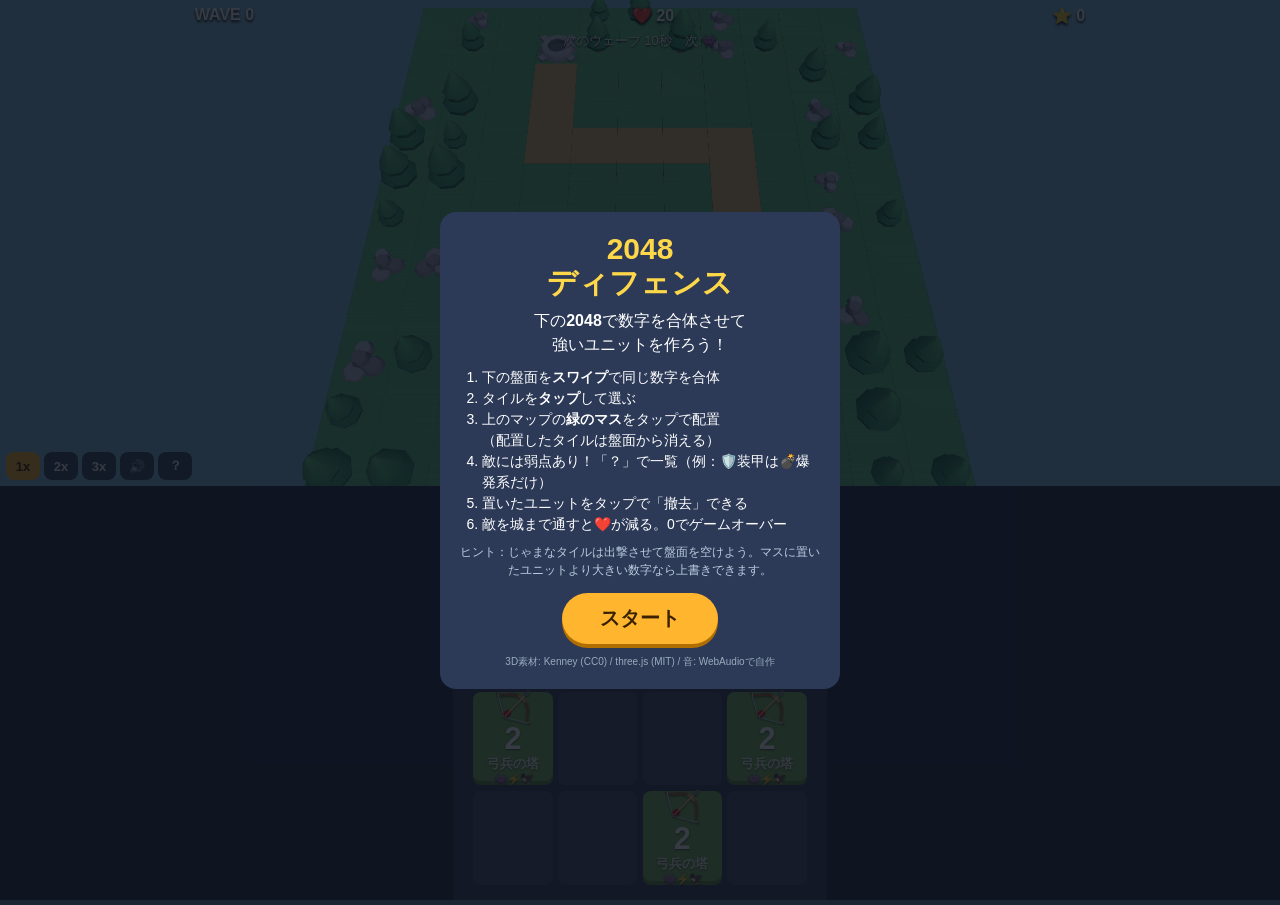
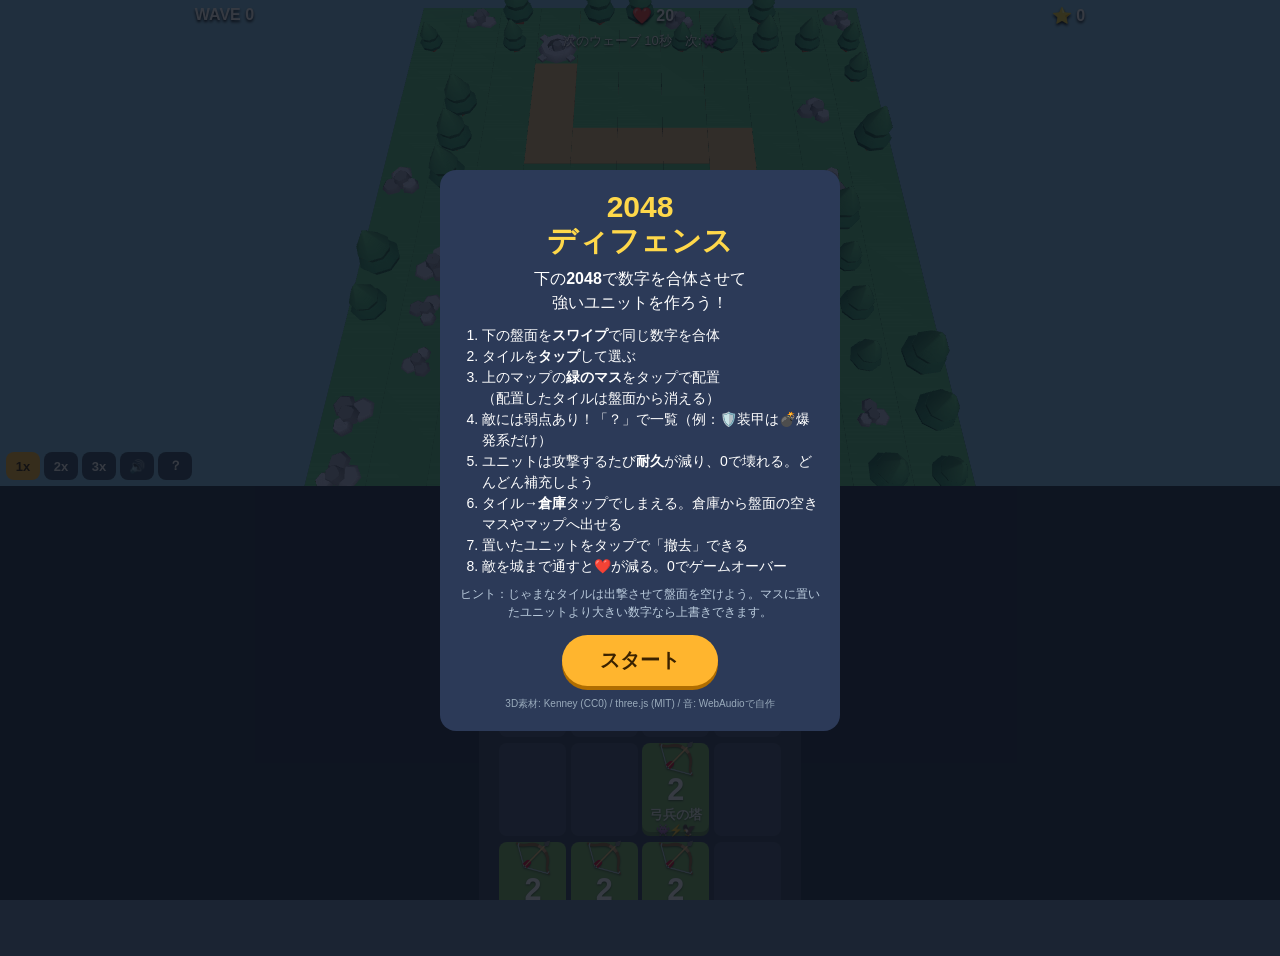
